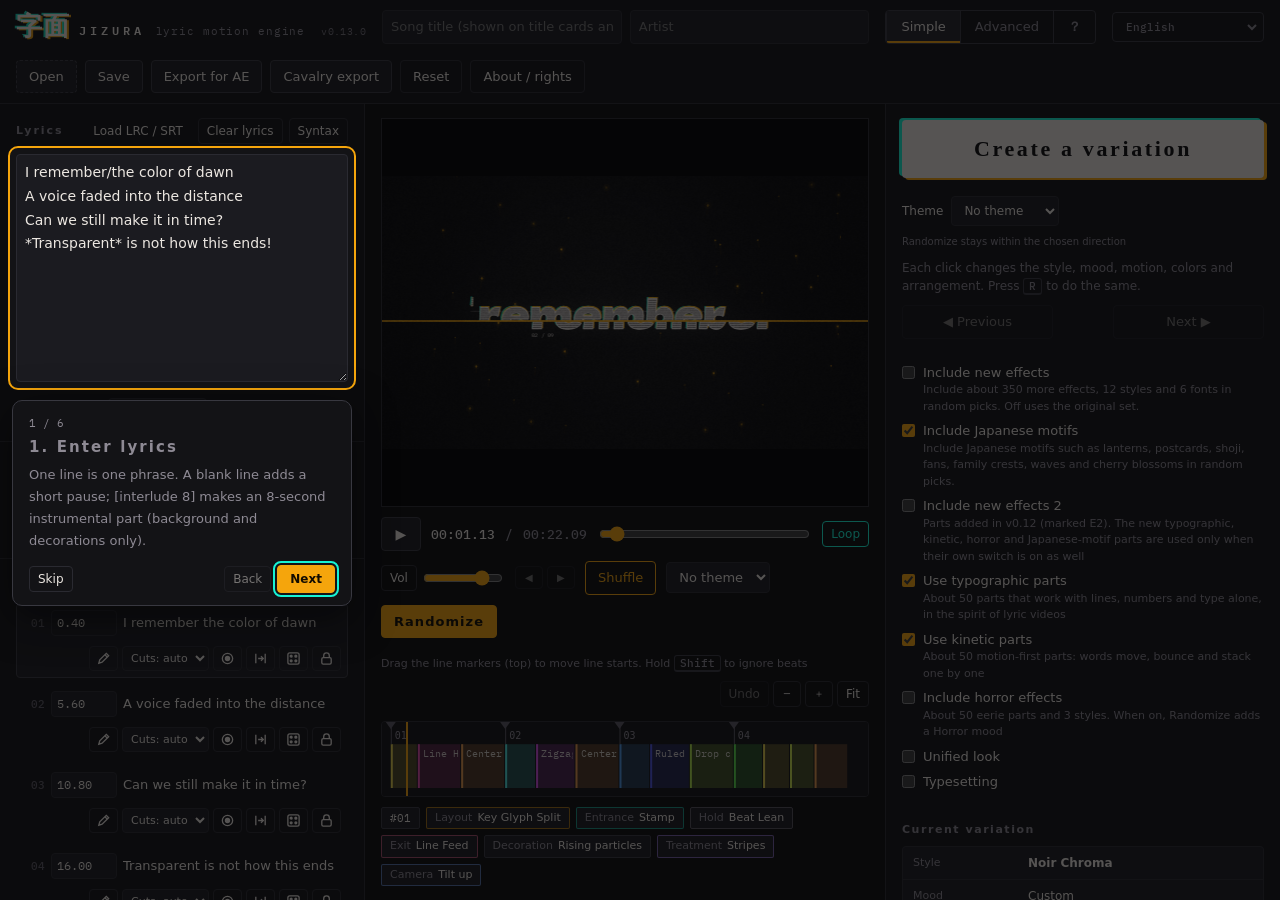
==== en/index.html @ 22287252 "no message" ====
<!doctype html>
<html lang="en">
<head>
<meta charset="utf-8">
<meta name="viewport" content="width=device-width, initial-scale=1, viewport-fit=cover">
<title>JIZURA — Lyric Motion Video Maker</title>
<meta name="description" content="Turn lyrics into animated lyric videos in your browser and export MP4.">
<link rel="canonical" href="https://852wa.github.io/JIZURA/en/">
<link rel="alternate" hreflang="ja" href="https://852wa.github.io/JIZURA/">
<link rel="alternate" hreflang="en" href="https://852wa.github.io/JIZURA/en/">
<link rel="alternate" hreflang="zh-Hant" href="https://852wa.github.io/JIZURA/zh-hant/">
<link rel="alternate" hreflang="zh-Hans" href="https://852wa.github.io/JIZURA/zh-hans/">
<link rel="alternate" hreflang="ko" href="https://852wa.github.io/JIZURA/ko/">
<link rel="alternate" hreflang="id-ID" href="https://852wa.github.io/JIZURA/id/">
<link rel="alternate" hreflang="vi" href="https://852wa.github.io/JIZURA/vi/">
<meta property="og:type" content="website">
<meta property="og:title" content="JIZURA — Lyric Motion Video Maker">
<meta property="og:description" content="Turn lyrics into animated lyric videos in your browser and export MP4.">
<meta property="og:url" content="https://852wa.github.io/JIZURA/en/">
<meta name="twitter:card" content="summary">
<link rel="preconnect" href="https://fonts.googleapis.com">
<link rel="preconnect" href="https://fonts.gstatic.com" crossorigin>
<style>
:root {
  color-scheme: dark;
  --ink: #0c0c0e;
  --panel: #131316;
  --raised: #1b1b20;
  --raised2: #232329;
  --line: #2a2a31;
  --line2: #383840;
  --text: #ece7e1;
  --muted: #8e8a94;
  --faint: #5d5a63;
  --amber: #f5a50c;
  --cyan: #16f4d4;
  --rose: #ff6f9c;
  --danger: #ff5a6a;
  --ui: "IBM Plex Sans JP", "Noto Sans JP", "Hiragino Sans", "Yu Gothic UI", "Meiryo", system-ui, sans-serif;
  --mono: "IBM Plex Mono", "SFMono-Regular", Consolas, monospace;
  --brand: "Zen Old Mincho", "Noto Serif JP", "Yu Mincho", serif;
  --r: 4px;
}
html, body { height: 100%; }
[hidden] { display: none !important; }
body { margin: 0; background: var(--ink); color: var(--text); font: 13px/1.5 var(--ui); -webkit-font-smoothing: antialiased; }
* { box-sizing: border-box; }
button, input, select, textarea { font: inherit; color: inherit; }
:focus-visible { outline: 2px solid var(--cyan); outline-offset: 2px; }
@media (prefers-reduced-motion: reduce) { * { transition: none !important; } }

#app { display: flex; flex-direction: column; min-height: 100%; }

/* ---------- top bar ---------- */
.bar { display: flex; align-items: center; gap: 16px; padding-block: 10px; padding-inline: 16px; border-bottom: 1px solid var(--line); background: var(--panel); flex-wrap: wrap; }
.brand { display: flex; align-items: baseline; gap: 10px; min-width: 0; }
.brand .mark { font: 900 26px/1 var(--brand); letter-spacing: 0.02em; color: var(--text); text-shadow: -2px -1px 0 rgba(22,244,212,0.85), 2px 1px 0 rgba(245,165,12,0.9); }
.brand .word { font: 600 12px/1 var(--mono); letter-spacing: 0.34em; color: var(--text); }
.brand .tag { font: 400 11px/1 var(--mono); color: var(--muted); letter-spacing: 0.08em; }
.brand .ver { font: 400 10px/1 var(--mono); color: var(--muted); opacity: 0.8; margin-left: 6px; letter-spacing: 0.04em; }
.proj { display: flex; gap: 8px; flex: 1 1 280px; min-width: 0; }
.proj input { flex: 1 1 0; min-width: 0; }
.acts { display: flex; gap: 8px; flex-wrap: wrap; }
.lang-switch { display: inline-flex; align-items: center; gap: 3px; flex: none; font: 500 11px var(--mono); border: 1px solid var(--line2); border-radius: var(--r); padding: 3px; }
.lang-switch a, .lang-switch span { display: inline-block; padding: 3px 7px; color: var(--muted); text-decoration: none; border-radius: 2px; }
.lang-switch a:hover { color: var(--text); background: var(--raised2); }
.lang-switch [aria-current=page] { color: var(--ink); background: var(--amber); }
html[lang=en] { --ui: system-ui, -apple-system, "Segoe UI", sans-serif; --brand: Georgia, "Times New Roman", serif; }
html[lang=zh-Hant] { --ui: "Noto Sans TC", "PingFang TC", "Microsoft JhengHei", system-ui, sans-serif; }
html[lang=ko] { --ui: "Noto Sans KR", "Apple SD Gothic Neo", "Malgun Gothic", system-ui, sans-serif; --brand: "Noto Serif KR", "AppleMyungjo", "Batang", serif; }
html[lang=en] .work { grid-template-columns: minmax(315px, 365px) minmax(0, 1fr) minmax(350px, 395px); }
html[lang=en] .slider { grid-template-columns: 124px minmax(0, 1fr) 36px 30px; }
html[lang=en] .now-row { grid-template-columns: 105px minmax(0, 1fr); }
html[lang=en] .font-row { grid-template-columns: 95px minmax(0, 1fr); }
html[lang=en] .ln .tools select { max-width: 130px; }
html[lang=en] .fields .field { overflow-wrap: anywhere; }
html[lang=en] .easy-grid button, html[lang=en] .tabs button { white-space: normal; line-height: 1.2; }

/* ---------- controls ---------- */
input[type=text], input[type=number], input:not([type]), select, textarea {
  background: var(--raised); border: 1px solid var(--line); border-radius: var(--r); padding: 6px 8px; min-width: 0;
}
input[type=number] { font-family: var(--mono); }
textarea { width: 100%; resize: vertical; line-height: 1.7; }
select { padding-right: 4px; }
button { background: var(--raised); border: 1px solid var(--line2); border-radius: var(--r); padding: 6px 12px; cursor: pointer; white-space: nowrap; }
button:hover { background: var(--raised2); border-color: #4a4a54; }
button:disabled { opacity: 0.45; cursor: not-allowed; }
button.small { padding: 3px 8px; font-size: 12px; }
button.ghost { background: transparent; border-color: var(--line); }
button.primary { background: var(--amber); color: #120c00; border-color: var(--amber); font-weight: 700; }
button.primary:hover { background: #ffb52a; }
button.accent { border-color: var(--amber); color: var(--amber); background: transparent; }
button.accent:hover { background: rgba(245,165,12,0.1); }
button[aria-pressed=true] { border-color: var(--cyan); color: var(--cyan); }
button.icon { padding: 4px 6px; line-height: 0; }
button.icon svg { width: 15px; height: 15px; }
label.file { position: relative; display: inline-flex; align-items: center; gap: 6px; background: var(--raised); border: 1px dashed var(--line2); border-radius: var(--r); padding: 6px 12px; cursor: pointer; }
label.file:hover { border-color: var(--amber); }
label.file input { position: absolute; inset: 0; opacity: 0; cursor: pointer; width: 100%; }
.muted { color: var(--muted); }
.mono { font-family: var(--mono); }
h2, h3 { margin: 0; font-weight: 600; }
h2 { font-size: 11px; letter-spacing: 0.18em; color: var(--muted); }
h3 { font-size: 11px; letter-spacing: 0.14em; color: var(--muted); margin-top: 18px; margin-bottom: 8px; }

/* ---------- workspace ---------- */
.work { flex: 1; display: grid; grid-template-columns: minmax(270px, 330px) minmax(0, 1fr) minmax(290px, 350px); min-height: 0; }
.col { min-width: 0; min-height: 0; }
.col-left, .col-right { background: var(--panel); overflow: auto; }
.col-left { border-right: 1px solid var(--line); }
.col-right { border-left: 1px solid var(--line); }
.sec { padding: 14px 16px; border-bottom: 1px solid var(--line); display: flex; flex-direction: column; gap: 10px; }
.sec-h { display: flex; align-items: center; justify-content: space-between; gap: 8px; }
#lyrics { min-height: 150px; font-size: 14px; }
.syntax { font-size: 12px; color: var(--muted); background: var(--raised); border: 1px solid var(--line); border-radius: var(--r); padding: 10px 12px; }
.syntax code { font-family: var(--mono); color: var(--amber); }
.syntax ul { margin: 0; padding-left: 16px; display: grid; gap: 3px; }
.row { display: flex; align-items: center; gap: 8px; flex-wrap: wrap; }
.audio-name { font-size: 12px; overflow-wrap: anywhere; }
.fields { display: grid; grid-template-columns: repeat(3, minmax(0, 1fr)); gap: 8px; }
.field { display: flex; flex-direction: column; gap: 4px; font-size: 11px; color: var(--muted); }
.field input, .field select { width: 100%; }
.tapbox { border: 1px solid var(--amber); border-radius: var(--r); padding: 10px; display: grid; gap: 8px; background: rgba(245,165,12,0.06); }
.tapbox .next { font-size: 15px; }
button.tap { font: 700 18px/1 var(--mono); letter-spacing: 0.2em; padding: 16px; background: var(--amber); color: #120c00; border-color: var(--amber); }
/* タップ同期中は行一覧の自動スクロールで押せなくなるので、左カラムの先頭に貼り付けて固定する */
.col-left > #tapPanel { position: sticky; top: 0; z-index: 20; margin: 10px 12px; background-color: var(--panel); background-image: linear-gradient(rgba(245,165,12,0.10), rgba(245,165,12,0.10)); box-shadow: 0 10px 24px rgba(0,0,0,0.5); }
.tapbox.compact .hint { display: none; }
.tapbox .tap-opts { display: flex; gap: 14px; align-items: center; flex-wrap: wrap; font-size: 12px; color: var(--muted); }
.tapbox .tap-opts label { display: inline-flex; gap: 6px; align-items: center; }
.tapbox .tap-count { margin-left: 10px; font: 700 22px/1 var(--mono); color: var(--amber); }
/* 固定レイアウトにならない広さ／高さのときは、左カラムがスクロールしないのでビューポートに重ねて固定する */
@media (max-width: 1180px), (max-height: 619px) {
  .col-left > #tapPanel { position: fixed; top: 8px; left: 8px; right: 8px; bottom: auto; margin: 0; max-height: 62vh; overflow: auto; box-shadow: 0 14px 40px rgba(0,0,0,0.6); }
}

/* line list */
#lineList { list-style: none; margin: 0; padding: 0; display: grid; gap: 6px; }
.ln { display: grid; grid-template-columns: 22px 66px minmax(0, 1fr); gap: 4px 6px; align-items: center; padding: 6px; border: 1px solid transparent; border-radius: var(--r); }
.ln:hover { background: var(--raised); }
.ln.cur { border-color: var(--line2); background: var(--raised); }
.ln .no { font: 500 11px var(--mono); color: var(--faint); text-align: right; }
.ln .time { width: 100%; padding: 3px 5px; font-size: 12px; }
.ln .txt { overflow: hidden; text-overflow: ellipsis; white-space: nowrap; cursor: pointer; }
.ln .meta { grid-column: 2 / 4; display: flex; justify-content: space-between; align-items: flex-start; gap: 6px; flex-wrap: wrap; }
.ln .tools { display: flex; gap: 4px; flex: 0 1 auto; flex-wrap: wrap; justify-content: flex-end; margin-left: auto; }
.ln .tools select { padding: 2px 4px; font-size: 11px; max-width: 92px; width: auto; }
.ln .cuts { display: flex; gap: 4px; flex-wrap: wrap; min-width: 0; flex: 1 1 140px; }
.ln .cuts span { font-size: 10px; padding: 1px 6px; border-radius: 2px; border: 1px solid var(--line2); color: var(--muted); cursor: pointer; }
.ln .cuts span:hover { color: var(--text); border-color: var(--amber); }
.ln .cuts select.cut-lay { font-size: 10px; padding: 1px 4px; max-width: 112px; border: 1px solid var(--line2); border-radius: 2px; background: var(--raised); color: var(--text); }
.ln .cuts select.cut-lay.is-forced { border-color: var(--amber); color: var(--text); }

/* ---------- stage ---------- */
.col-stage { display: flex; flex-direction: column; gap: 10px; padding: 14px 16px; min-width: 0; }
.viewport { position: relative; width: 100%; background: #000; border: 1px solid var(--line); display: grid; place-items: center; overflow: hidden; }
.viewport.is-transparent { background-color: #1c1c22; background-image: linear-gradient(45deg, #2b2b33 25%, transparent 25%), linear-gradient(-45deg, #2b2b33 25%, transparent 25%), linear-gradient(45deg, transparent 75%, #2b2b33 75%), linear-gradient(-45deg, transparent 75%, #2b2b33 75%); background-size: 20px 20px; background-position: 0 0, 0 10px, 10px -10px, -10px 0; }
.viewport canvas { display: block; width: 100%; height: auto; max-height: 68vh; object-fit: contain; }
.field-wide { grid-column: span 2; }
.lang-row { display: flex; align-items: center; flex-wrap: wrap; gap: 6px; margin-top: 6px; font-size: 11px; color: var(--muted); }
.lang-row select { width: auto; }
.key-badge { position: absolute; right: 10px; top: 10px; background: rgba(12,12,14,0.78); border: 1px solid var(--line2); color: #fff; padding: 3px 8px; border-radius: var(--r); font-size: 11px; pointer-events: none; letter-spacing: .04em; }
.key-badge i { display: inline-block; width: 9px; height: 9px; border-radius: 2px; margin-right: 6px; vertical-align: -1px; border: 1px solid rgba(255,255,255,.5); }
.key-badge i.alpha { background-color: #555; background-image: linear-gradient(45deg, #bbb 25%, transparent 25%), linear-gradient(-45deg, #bbb 25%, transparent 25%), linear-gradient(45deg, transparent 75%, #bbb 75%), linear-gradient(-45deg, transparent 75%, #bbb 75%); background-size: 6px 6px; background-position: 0 0, 0 3px, 3px -3px, -3px 0; }
.overlay-msg { position: absolute; left: 12px; bottom: 12px; background: rgba(12,12,14,0.85); border: 1px solid var(--line2); padding: 6px 10px; border-radius: var(--r); font-size: 12px; }
.transport { display: flex; align-items: center; gap: 10px; flex-wrap: wrap; }
.transport .vol { display: inline-flex; align-items: center; gap: 4px; }
.transport .vol input[type=range] { flex: 0 0 80px; width: 80px; }
#btnLoop[data-mode="line"], #btnLoop[data-mode="cut"] { color: var(--amber); }
#btnLoop[aria-pressed="false"] { opacity: 0.55; }
.transport .tc { font: 500 13px var(--mono); font-variant-numeric: tabular-nums; }
.transport input[type=range] { flex: 1 1 160px; accent-color: var(--amber); }
button.play { width: 40px; height: 34px; padding: 0; font-size: 14px; }
/* timeline controls, export range, line tools */
.tl-bar { display: flex; justify-content: space-between; align-items: center; gap: 8px; margin: 8px 0 4px; flex-wrap: wrap; }
.tl-hint { font-size: 11px; }
.tl-btns { display: flex; gap: 4px; margin-left: auto; }
.rng-row { display: flex; align-items: center; gap: 6px; flex-wrap: wrap; margin: 10px 0 2px; font-size: 12px; }
.rng-row select { width: auto; max-width: 150px; }
.rng-lab { color: var(--muted); font-size: 11px; }
.rngInfo { font-size: 11px; }
.ln.in-range { border-color: var(--amber); }
.ln.is-inter .txt { color: var(--muted); font-style: italic; }
.ln .txt-edit { width: 100%; padding: 3px 6px; font-size: 13px; }
.ln .tools .icon[aria-pressed=true] { color: var(--amber); }
#timeline { width: 100%; height: 76px; display: block; background: var(--panel); border: 1px solid var(--line); border-radius: var(--r); cursor: pointer; touch-action: none; }
.cutinfo { display: flex; gap: 6px; flex-wrap: wrap; align-items: center; min-height: 26px; flex: none; }
.cutinfo .cut-roll { margin-left: 2px; }
.chip { font-size: 11px; padding: 2px 8px; border-radius: 2px; border: 1px solid var(--line2); color: var(--text); background: var(--raised); }
.chip b { font-weight: 500; color: var(--muted); margin-right: 5px; }
button.chip { cursor: pointer; font: inherit; }
button.chip:hover { border-color: var(--amber); color: var(--text); }
button.chip.is-forced { border-color: var(--amber); }
button.chip[aria-pressed=true] { border-color: var(--cyan); color: var(--cyan); }
.cut-pick { border: 1px solid var(--line); border-radius: var(--r); background: var(--panel); padding: 8px; max-height: min(42vh, 420px); overflow: auto; }
.cut-pick-h { display: flex; align-items: center; gap: 8px; margin-bottom: 8px; position: sticky; top: 0; background: var(--panel); z-index: 1; padding-bottom: 4px; }
.cut-pick-h strong { font-size: 12px; }
.cut-pick-h .muted { flex: 1; font-size: 11px; }
.cut-pick .tech-grid { display: grid; grid-template-columns: repeat(auto-fill, minmax(112px, 1fr)); gap: 8px; padding: 0; min-height: 96px; }
.cut-pick .tcard { cursor: pointer; width: 100%; text-align: left; }
.cut-pick .tcard.is-on { border-color: var(--amber); box-shadow: 0 0 0 1px var(--amber); }
.cut-pick .tcard canvas { width: 100%; aspect-ratio: 16 / 9; display: block; background: #0c0c0e; }
.chip { font-size: 11px; padding: 2px 8px; border-radius: 2px; border: 1px solid var(--line2); color: var(--text); background: var(--raised); }
.chip b { font-weight: 500; color: var(--muted); margin-right: 5px; }
.chip.l { border-color: rgba(245,165,12,0.6); }
.chip.e { border-color: rgba(22,244,212,0.55); }
.chip.x { border-color: rgba(255,111,156,0.6); }
.chip.h { border-color: #55525c; }
.hint { font-size: 12px; color: var(--muted); }

/* ---------- right panel ---------- */
.tabs { display: grid; grid-template-columns: repeat(4, 1fr); border-bottom: 1px solid var(--line); position: sticky; top: 0; background: var(--panel); z-index: 2; }
.tabs button { border: 0; border-radius: 0; background: transparent; padding: 11px 4px; color: var(--muted); border-bottom: 2px solid transparent; }
.tabs button[aria-selected=true] { color: var(--text); border-bottom-color: var(--amber); }
.tabpane { padding: 14px 16px 24px; }
.style-grid { display: grid; grid-template-columns: repeat(3, minmax(0, 1fr)); gap: 8px; }
.stile { display: flex; flex-direction: column; gap: 5px; padding: 0; border: 1px solid var(--line); background: transparent; border-radius: var(--r); overflow: hidden; text-align: left; }
.stile canvas { width: 100%; aspect-ratio: 16 / 9; display: block; }
.stile span { font-size: 11px; padding: 0 7px 6px; white-space: nowrap; overflow: hidden; text-overflow: ellipsis; }
.stile[aria-pressed=true] { border-color: var(--amber); box-shadow: 0 0 0 1px var(--amber); color: var(--text); }
.slider { display: grid; grid-template-columns: 96px minmax(0, 1fr) 36px 30px; gap: 8px; align-items: center; margin-bottom: 8px; }
.slider input { width: 100%; accent-color: var(--amber); }
.slider output { font: 500 11px var(--mono); color: var(--muted); text-align: right; }
.checks { display: grid; grid-template-columns: repeat(2, minmax(0, 1fr)); gap: 3px 10px; }
.checks label { display: flex; align-items: center; gap: 6px; font-size: 12px; padding: 2px 0; }
.checks input { accent-color: var(--amber); }
.tgroup .checks.tech-grid { display: grid; grid-template-columns: repeat(auto-fill, minmax(128px, 1fr)); gap: 8px; padding: 0 10px 10px; }
.tcard { display: flex; flex-direction: column; gap: 4px; padding: 0; border: 1px solid var(--line); border-radius: var(--r); overflow: hidden; background: var(--panel); cursor: pointer; }
.tcard:hover { border-color: var(--line2); }
.tcard canvas { width: 100%; aspect-ratio: 16 / 9; display: block; background: #0c0c0e; }
.tcard .tcard-name { display: flex; align-items: center; gap: 5px; font-size: 11px; padding: 0 6px 6px; min-width: 0; }
.tcard .tcard-name span { white-space: nowrap; overflow: hidden; text-overflow: ellipsis; min-width: 0; }
.tcard.set-off { opacity: 0.5; }
.group-h { display: flex; justify-content: space-between; align-items: center; margin-top: 16px; margin-bottom: 6px; }
.tgroup { border: 1px solid var(--line); border-radius: var(--r); margin-bottom: 8px; background: var(--raised); }
.tgroup summary { display: flex; justify-content: space-between; align-items: center; padding: 8px 10px; cursor: pointer; list-style: none; font-size: 12px; }
.tgroup summary::-webkit-details-marker { display: none; }
.tgroup summary::before { content: '▸'; color: var(--muted); margin-right: 8px; transition: transform .15s; }
.tgroup[open] summary::before { transform: rotate(90deg); }
.tgroup .tg-name { flex: 1; font-weight: 600; }
.tgroup .tg-cnt { color: var(--muted); font-size: 11px; }
/* locks: same look as the per-line lock button (icon ghost + SVG, accent colour while pressed) */
.tgroup summary .lk { flex: none; margin-left: 6px; }
.lk[aria-pressed="true"] { color: var(--amber); }
.tgroup .tg-tools { display: flex; gap: 6px; padding: 0 10px 8px; }
.tgroup .checks { padding: 0 10px 10px; }
.chip.t { border-color: rgba(180,140,255,0.6); }
.chip.b { border-color: rgba(120,200,120,0.55); }
.chip.c { border-color: rgba(120,170,255,0.6); }
.group-h:first-child { margin-top: 0; }
.color-row { display: grid; grid-template-columns: repeat(3, minmax(0, 1fr)); gap: 8px; }
.color-row label { display: flex; flex-direction: column; gap: 3px; font-size: 11px; color: var(--muted); }
.color-row input[type=color] { width: 100%; height: 28px; padding: 0; border: 1px solid var(--line); background: transparent; border-radius: var(--r); }
.font-row { display: grid; grid-template-columns: 70px minmax(0, 1fr); gap: 8px; align-items: center; margin-bottom: 6px; font-size: 12px; }
.progress { height: 6px; background: var(--raised2); border-radius: 3px; overflow: hidden; }
.progress i { display: block; height: 100%; width: 0; background: linear-gradient(90deg, var(--cyan), var(--amber)); }
.outbtns { display: grid; gap: 8px; margin-top: 12px; }
.outbtns button { padding: 10px 12px; }
.note { font-size: 12px; color: var(--muted); border-left: 2px solid var(--line2); padding-left: 10px; margin-top: 12px; }
.kbd { font: 500 11px var(--mono); border: 1px solid var(--line2); border-bottom-width: 2px; padding: 0 5px; border-radius: 3px; }

label.check { display: flex; align-items: flex-start; gap: 8px; margin-bottom: 8px; cursor: pointer; }
label.check input { margin: 3px 0 0; flex: none; accent-color: var(--amber); }
label.check small { display: block; font-size: 11px; color: var(--muted); }

/* ---------- modes / おまかせ ---------- */
.modes { display: inline-flex; border: 1px solid var(--line2); border-radius: var(--r); overflow: hidden; }
.modes button { border: 0; border-radius: 0; background: transparent; padding: 6px 14px; color: var(--muted); }
.modes button + button { border-left: 1px solid var(--line2); }
.modes button[aria-pressed=true] { background: var(--raised2); color: var(--text); box-shadow: inset 0 -2px 0 var(--amber); }
#app.is-easy .tabs, #app.is-easy .tabpane, #app.is-easy .pro-only { display: none !important; }
.hist-btns { display: inline-flex; gap: 4px; }
button.icon-txt { font-size: 10px; min-width: 28px; }
.transport #btnOmakase { letter-spacing: 0.08em; }

.easy { padding: 16px 16px 28px; display: grid; gap: 18px; }
.easy h3 { margin: 0 0 8px; }
.easy-hero { display: grid; gap: 10px; }
button.omakase {
  position: relative; padding: 18px 14px; font: 900 22px/1 var(--brand); letter-spacing: 0.12em;
  background: var(--text); color: var(--ink); border: 0; border-radius: var(--r);
  box-shadow: -3px -2px 0 var(--cyan), 3px 2px 0 var(--amber);
  transition: transform .12s ease, box-shadow .12s ease;
}
button.omakase:hover { background: #fff; box-shadow: -5px -3px 0 var(--cyan), 5px 3px 0 var(--amber); }
button.omakase:active { transform: translateY(1px) scale(0.99); box-shadow: -1px -1px 0 var(--cyan), 1px 1px 0 var(--amber); }
button.omakase:disabled { box-shadow: none; }
.easy-hero .hint { margin: 0; }
.hist-row { display: grid; grid-template-columns: 1fr auto 1fr; gap: 8px; align-items: center; }
.hist-row #histPos { font-size: 11px; text-align: center; min-width: 44px; }
.now { display: grid; gap: 1px; background: var(--line); border: 1px solid var(--line); border-radius: var(--r); overflow: hidden; }
.now-row { display: grid; grid-template-columns: 84px minmax(0, 1fr); gap: 10px; align-items: center; padding: 7px 10px; background: var(--raised); font-size: 12px; }
.now-row .k { color: var(--muted); font-size: 11px; }
.now-row .v { display: flex; align-items: center; gap: 8px; min-width: 0; overflow: hidden; text-overflow: ellipsis; white-space: nowrap; }
.now-row b { font-weight: 700; }
.tagl { font: 500 10px var(--mono); color: var(--cyan); border: 1px solid rgba(22,244,212,0.5); padding: 0 5px; border-radius: 2px; }
.easy-grid { display: grid; grid-template-columns: repeat(2, minmax(0, 1fr)); gap: 8px; }
.easy-grid button { padding: 10px 8px; }
.easy .fields { display: grid; grid-template-columns: repeat(3, minmax(0, 1fr)); gap: 8px; }
.easy .exp-box { margin-top: 10px; }
.swatches { display: inline-flex; gap: 3px; vertical-align: middle; }
.swatches i { width: 16px; height: 16px; border-radius: 2px; border: 1px solid rgba(255,255,255,0.18); display: inline-block; }
#paletteSwatch i { width: 22px; height: 22px; }
.toast {
  position: absolute; top: 12px; left: 50%; transform: translate(-50%, -6px); opacity: 0;
  display: flex; align-items: center; gap: 10px; max-width: calc(100% - 24px);
  background: rgba(12,12,14,0.9); border: 1px solid var(--line2); border-left: 2px solid var(--amber);
  padding: 7px 12px; border-radius: var(--r); font-size: 12px; white-space: nowrap; overflow: hidden; text-overflow: ellipsis; pointer-events: none;
  transition: opacity .2s ease, transform .2s ease;
}
.toast.in { opacity: 1; transform: translate(-50%, 0); }
.toast.out { opacity: 0; transform: translate(-50%, -6px); }

/* ---------- 利用について ---------- */
button.linkish { background: none; border: 0; padding: 4px 0; color: var(--muted); font-size: 12px; text-decoration: underline; text-underline-offset: 3px; cursor: pointer; justify-self: start; }
button.linkish:hover { color: var(--text); background: none; }
dialog.terms { width: min(520px, calc(100vw - 32px)); max-height: calc(100vh - 48px); overflow: auto; padding: 22px 24px 18px; background: var(--panel); color: var(--text); border: 1px solid var(--line2); border-radius: 8px; box-shadow: 0 20px 60px rgba(0,0,0,0.55); }
dialog.terms .reset-list { margin: 0 0 12px; padding-left: 18px; display: grid; gap: 3px; font-size: 13px; }
#cavalryWarnings { max-height: min(40vh, 360px); overflow: auto; overflow-wrap: anywhere; }
#cavalryWarnings .cavalry-warn.host { color: var(--muted); }
#cavalryWarnings .cavalry-warn.approx { color: var(--amber); }
#cavalryWarnings .cavalry-warn.blocking { color: #e0645a; }
button.danger { background: #c9433a; border-color: #c9433a; color: #fff; font-weight: 700; }
button.danger:hover { background: #dd5146; }
.sec-btns { display: inline-flex; gap: 6px; }
.sec-btns label.file.small { padding: 3px 8px; font-size: 12px; border-style: solid; border-color: transparent; background: transparent; color: var(--fg, inherit); }
.sec-btns label.file.small:hover { border-color: var(--amber); }
dialog.terms::backdrop { background: rgba(6,6,8,0.66); }
dialog.terms h2 { font-size: 15px; letter-spacing: 0.08em; color: var(--text); margin: 0 0 14px; }
dialog.terms p { margin: 0 0 10px; line-height: 1.75; font-size: 13px; }
dialog.terms a { color: var(--cyan); word-break: break-all; }
.terms-main { border-left: 3px solid var(--amber); background: var(--raised); padding: 12px 14px 4px; border-radius: 0 var(--r) var(--r) 0; margin-bottom: 14px; }
.terms-main .terms-big { font-size: 15px; }
.terms-main strong { color: var(--amber); font-weight: 700; }
.terms-sub { color: var(--muted); font-size: 12px !important; }
.terms-note { font-size: 12px !important; }
.terms-oss { font-size: 12px; color: var(--muted); margin: 4px 0 14px; }
.terms-oss summary { cursor: pointer; }
.terms-oss p { font-size: 12px !important; margin-top: 6px; }
.terms-foot { display: flex; justify-content: space-between; align-items: center; gap: 12px; flex-wrap: wrap; border-top: 1px solid var(--line); padding-top: 12px; }

/* ---------- fixed workspace (wide & tall enough windows) ----------
   The page no longer scrolls as a whole: the header and the preview + timeline stay put, and the
   lyrics / line list (left) and settings (right) scroll inside their own columns. */
@media (min-width: 1181px) and (min-height: 620px) {
  html.fixed-ok body { overflow: hidden; }
  html.fixed-ok #app { height: 100vh; height: 100dvh; min-height: 0; }
  html.fixed-ok .work { overflow: hidden; }
  html.fixed-ok .col-left, html.fixed-ok .col-right { overscroll-behavior: contain; }
  html.fixed-ok .col-stage { overflow: hidden auto; }
  html.fixed-ok .viewport { flex: 1 1 0; min-height: 180px; }
  html.fixed-ok .viewport canvas { max-height: none; }
}

/* ---------- responsive ---------- */
@media (max-width: 1180px) {
  .work { grid-template-columns: minmax(0, 1fr) minmax(0, 1fr); }
  html[lang=en] .work { grid-template-columns: minmax(0, 1fr) minmax(0, 1fr); }
  .col-stage { grid-column: 1 / -1; order: -1; }
  .col-left { border-right: 1px solid var(--line); }
  .col-right { border-left: 0; }
}
@media (max-width: 760px) {
  .work { grid-template-columns: minmax(0, 1fr); }
  html[lang=en] .work { grid-template-columns: minmax(0, 1fr); }
  .col-left, .col-right { border: 0; border-top: 1px solid var(--line); }
  .bar { gap: 10px; }
  .brand .tag { display: none; }
  .fields { grid-template-columns: repeat(2, minmax(0, 1fr)); }
  .easy .fields { grid-template-columns: repeat(3, minmax(0, 1fr)); }
  #app.is-easy .col-right { order: 0; border-top: 1px solid var(--line); }
  #app.is-easy .col-left { order: 1; }
  .transport .hist-btns { display: none; }
}

/* 追加分 / 和風 switches + badges */
.pick-sets { margin: 12px 0 6px; text-align: left; }
.pick-sets label.check { margin-bottom: 6px; }
.easy-hero .pick-sets { margin-top: 14px; }
.set-badge { display: inline-block; margin-left: 4px; padding: 0 4px; border: 1px solid var(--amber); border-radius: 3px; color: var(--amber); font-size: 10px; line-height: 15px; vertical-align: 1px; }
.set-badge.ex { border-color: var(--cyan, #4cc9d9); color: var(--cyan, #4cc9d9); }
.set-badge.set-horror { border-color: #c0544a; color: #e0786e; }
.set-badge.set-typo { border-color: #9aa3ad; color: #c5ccd3; }
.set-badge.set-kinetic { border-color: #7fbf6a; color: #9fd98a; }
.set-badge.set-extra2 { border-color: #b08adf; color: #c9a8f0; }
.checks label.set-off { opacity: 0.45; }
.checks label.set-off .set-badge { border-color: var(--muted); color: var(--muted); }
.stile { position: relative; }
.stile .badges { position: absolute; top: 4px; left: 4px; padding: 0; display: flex; gap: 3px; }
.stile .set-badge { margin: 0; padding: 0 4px; font-size: 10px; line-height: 15px; background: rgba(0,0,0,0.55); }
.stile.set-off { opacity: 0.55; }

/* ---------- かんたんモードの案内ツアー ---------- */
.tour { position: fixed; inset: 0; z-index: 200; pointer-events: auto; }
.tour-spot { position: fixed; border-radius: 8px; box-shadow: 0 0 0 9999px rgba(8, 8, 10, 0.66); outline: 2px solid var(--amber); transition: all 0.22s ease; pointer-events: none; }
.tour-bub { position: fixed; width: min(340px, calc(100vw - 24px)); background: var(--panel); color: var(--text); border: 1px solid var(--line2); border-radius: 10px; padding: 14px 16px 12px; box-shadow: 0 12px 40px rgba(0,0,0,0.5); transition: top 0.22s ease, left 0.22s ease; }
.tour-step { font-size: 11px; }
.tour-title { margin: 4px 0 6px; font-size: 15px; }
.tour-text { margin: 0 0 12px; font-size: 13px; line-height: 1.7; color: var(--muted); }
.tour-nav { display: flex; gap: 6px; align-items: center; }
.tour-sp { flex: 1; }
.tour-btn { min-width: 30px; font-weight: 700; }
button.small.primary { padding: 4px 12px; }

.lang-switch select { font: 500 11px var(--mono); padding: 3px 6px; width: auto; background: transparent; color: var(--muted); border: none; }
.sr-only { position: absolute; width: 1px; height: 1px; overflow: hidden; clip: rect(0 0 0 0); white-space: nowrap; }
.unify-box { margin-bottom: 10px; padding-bottom: 6px; border-bottom: 1px solid var(--line); }
.center-dir { gap: 6px; margin: -2px 0 8px 26px; font-size: 12px; }
.center-dir select { width: auto; }

/* ================= スマホ mode (#app.is-mobile) =================
   one column: sticky header with おまかせ, the preview right under it, then folding sections */
.omk-top, .menu-btn { display: none; }
.mode-mobile { display: none; }
@media (max-width: 900px), (pointer: coarse) { .mode-mobile { display: inline-block; } }
#app.is-mobile .mode-mobile { display: inline-block; }
#app.is-mobile .bar { position: sticky; top: 0; z-index: 40; gap: 8px; padding: 8px 10px; }
#app.is-mobile .brand .tag, #app.is-mobile .brand .word, #app.is-mobile .tour-btn { display: none; }
#app.is-mobile .brand .mark { font-size: 22px; }
#app.is-mobile .omk-top, #app.is-mobile .menu-btn { display: inline-block; }
#app.is-mobile .omk-top { order: 2; margin-left: auto; padding: 9px 16px; font-size: 15px; }
#app.is-mobile .menu-btn { order: 3; padding: 9px 10px; }
#app.is-mobile .modes { order: 4; flex: 1 1 100%; }
#app.is-mobile .modes button { flex: 1 1 0; padding: 7px 4px; }
#app.is-mobile .proj, #app.is-mobile .acts, #app.is-mobile .lang-switch { display: none; order: 5; flex: 1 1 100%; }
#app.is-mobile.menu-open .proj, #app.is-mobile.menu-open .acts, #app.is-mobile.menu-open .lang-switch { display: flex; }
#app.is-mobile .acts > * { flex: 1 1 auto; }
#app.is-mobile .work { display: flex; flex-direction: column; overflow: visible; }
#app.is-mobile .col-left, #app.is-mobile .col-right { overflow: visible; border: 0; border-top: 1px solid var(--line); }
#app.is-mobile .col-stage { order: -1; position: sticky; top: var(--mbar, 96px); z-index: 30; background: var(--ink); padding: 8px 10px; gap: 6px; box-shadow: 0 8px 18px rgba(0,0,0,0.45); }
#app.is-mobile .viewport canvas { max-height: 34vh; }
#app.is-mobile .tl-bar, #app.is-mobile #timeline, #app.is-mobile .cutinfo, #app.is-mobile .transport .vol, #app.is-mobile #btnLoop, #app.is-mobile #btnShuffle, #app.is-mobile #btnOmakase { display: none; }
#app.is-mobile .transport { gap: 8px; flex-wrap: nowrap; }
#app.is-mobile .transport .hist-btns { display: inline-flex; }
#app.is-mobile .col-right { order: 0; }
#app.is-mobile .col-left { order: 1; }
#app.is-mobile .easy-hero .omakase { display: none; }
#app.is-mobile button, #app.is-mobile select, #app.is-mobile input[type=text], #app.is-mobile label.file { min-height: 40px; }
#app.is-mobile button.small, #app.is-mobile .ln button, #app.is-mobile .ln select { min-height: 34px; }
#app.is-mobile .easy .fields, #app.is-mobile .fields { grid-template-columns: repeat(2, minmax(0, 1fr)); }
/* folding sections: tap the heading */
#app.is-mobile .sec > .sec-h h2 { cursor: pointer; font-size: 13px; }
#app.is-mobile .sec > .sec-h h2::before { content: '▾'; display: inline-block; width: 1.2em; color: var(--amber); }
#app.is-mobile .sec.fold > .sec-h h2::before { content: '▸'; }
#app.is-mobile .sec.fold > :not(.sec-h) { display: none !important; }
/* lines: one compact row each, tap to open its tools */
#app.is-mobile .ln { grid-template-columns: 22px minmax(0, 1fr); padding: 8px 6px; }
#app.is-mobile .ln .time { display: none; }
#app.is-mobile .ln .meta { display: none; grid-column: 1 / -1; }
#app.is-mobile .ln.open .meta { display: block; }
#app.is-mobile .ln .txt { white-space: nowrap; overflow: hidden; text-overflow: ellipsis; }
#app.is-mobile .ln.open .txt { white-space: normal; }
.exp-share { width: 100%; margin-bottom: 8px; }
#app.is-mobile .transport .tc.muted, #app.is-mobile #timeDur { display: none; }
#app.is-mobile .transport input[type=range] { flex: 1 1 40px; min-width: 0; }
#app.is-mobile .transport .hist-btns button { min-width: 36px; padding: 4px 8px; }
#app.is-mobile button.play { flex: none; width: 44px; }

/* カットの開始時刻 (詳細モード) and the cut playing now */
.ln .cut-pair { display: inline-flex; min-width: 0; gap: 2px; align-items: center; }
.ln .cut-time { width: 64px; font-size: 11px; padding: 2px 4px; }
.ln .cut-time.is-forced { border-color: var(--amber); }
.ln .cut-lay.playing { box-shadow: 0 0 0 2px var(--amber); }
.theme-row { display: flex; align-items: center; gap: 8px; flex-wrap: wrap; font-size: 12px; margin-top: 8px; }
.theme-row select { min-width: 9em; }
#app.is-easy .ln .cut-pair { display: none; }
.outbtns.out-png { grid-template-columns: repeat(auto-fit, minmax(140px, 1fr)); margin-top: 8px; }
.outbtns.out-png button { padding: 8px 10px; font-size: 12px; }
/* layout menus are filled on first use: keep their width fixed so nothing jumps */
.ln .cuts select.cut-lay { width: 112px; }
.ln .tools select.lay { width: 112px; }

/* files dragged over the window */
.drop-hint { position: fixed; inset: 0; z-index: 90; display: flex; align-items: center; justify-content: center; background: rgba(8,8,10,0.72); pointer-events: none; }
.drop-hint[hidden] { display: none; }
.drop-hint > div { display: flex; flex-direction: column; gap: 6px; align-items: center; text-align: center; padding: 26px 34px; margin: 16px; border: 2px dashed var(--cyan); border-radius: 12px; background: rgba(12,12,14,0.9); }
.drop-hint strong { font-size: 18px; }
.drop-hint span { font-size: 12px; opacity: 0.8; }
.sec-btns { flex-wrap: wrap; justify-content: flex-end; }
.sec-btns > * { white-space: nowrap; }

</style>
</head>
<body>
<div id="tour" class="tour" hidden role="dialog" aria-modal="true" aria-labelledby="tourTitle">
  <div class="tour-spot"></div>
  <div class="tour-bub">
    <div class="tour-step mono muted"></div>
    <h3 id="tourTitle" class="tour-title"></h3>
    <p class="tour-text"></p>
    <div class="tour-nav"><button class="tour-skip ghost small">Skip</button><span class="tour-sp"></span><button class="tour-prev ghost small">Back</button><button class="tour-next primary small">Next</button></div>
  </div>
</div>
<div id="app">
  <header class="bar">
    <div class="brand"><span class="mark" aria-hidden="true">字面</span><span class="word">JIZURA</span><span class="tag">lyric motion engine</span><span class="ver">v0.13.0</span></div>
    <div class="proj">
      <input id="songTitle" type="text" placeholder="Song title (shown on title cards and HUD)" aria-label="Song title">
      <input id="songArtist" type="text" placeholder="Artist" aria-label="Artist">
    </div>
    <button id="btnOmakaseTop" class="primary omk-top" title="Randomize style, mood, effects and palette">Randomize</button>
    <button id="btnMenu" class="ghost menu-btn" aria-expanded="false" aria-controls="appMenu">Menu</button>
    <div class="modes" role="group" aria-label="Editor mode">
      <button id="modeMobile" class="mode-mobile" aria-pressed="false" title="Phone layout (Randomize pinned at the top, lines folded)">Phone</button>
      <button id="modeEasy" aria-pressed="false" title="A simple workspace focused on automatic creation">Simple</button>
      <button id="modePro" aria-pressed="true" title="Show all settings">Advanced</button>
      <button id="btnTour" class="ghost tour-btn" title="A short tour of the Simple mode" aria-label="Tour">？</button>
    </div>
    <label class="lang-switch"><span class="sr-only">Language</span><select aria-label="Language" onchange="if(this.value)location.href=this.value"><option value="../index.html" lang="ja">日本語</option><option value="../en/index.html" lang="en" selected>English</option><option value="../zh-hant/index.html" lang="zh-Hant">繁體中文</option><option value="../zh-hans/index.html" lang="zh-Hans">简体中文</option><option value="../ko/index.html" lang="ko">한국어</option><option value="../id/index.html" lang="id-ID">Bahasa Indonesia</option><option value="../vi/index.html" lang="vi">Tiếng Việt</option></select></label>
    <div class="acts">
      <label class="file" title="Open a saved project (.json)">Open<input id="fileProject" type="file" accept=".json,application/json"></label>
      <button id="btnSave" title="Save project as .json">Save</button>
      <button id="btnAE" title="Export project data for the After Effects panel">Export for AE</button>
      <button id="btnCavalry" title="Export an editable Cavalry script (experimental)">Cavalry export</button>
      <button id="btnReset" class="ghost" title="Clear lyrics, song, settings and history and start over">Reset</button>
      <button id="btnTerms" class="ghost terms-open" title="Rights and licenses for your exports">About / rights</button>
    </div>
  </header>

  <main class="work">
    <!-- ================= left: lyrics & timing ================= -->
    <section class="col col-left" aria-label="Lyrics and timing">
      <div id="tapPanel" class="tapbox" hidden>
          <div class="hint">Press <span class="kbd">Space</span> or the button as each line starts. A wrong tap? Press <span class="kbd">Backspace</span> or “Undo tap”. To redo from a line in the middle, press ◎ in the line list.If a line has several cuts, press <span class="kbd">Tab</span> the moment the cut should change to time the cuts of that line too.</div>
          <div class="tap-opts"><label>Speed <select id="tapRate" aria-label="Playback speed while tapping"><option value="1">1×</option><option value="0.75">0.75×</option><option value="0.5">0.5×</option></select></label><label><input type="checkbox" id="tapCount"> Count-in</label></div>
          <div class="next">Next: <b id="tapLine">—</b><b id="tapCountNum" class="tap-count" hidden></b></div>
          <button id="tapBtn" class="tap">TAP</button>
          <button id="tapBack" class="ghost">Undo tap</button>
          <button id="tapStop" class="ghost">Finish</button>
      </div>
      <div class="sec">
        <div class="sec-h"><h2>Lyrics</h2><span class="sec-btns"><label class="file ghost small" title="Load an LRC file (lyrics with time stamps) or subtitles (SRT / VTT) in place of the current lyrics (Undo brings them back). You can also drop the file on the window">Load LRC / SRT<input id="fileLrc" type="file" accept=".lrc,.srt,.vtt,.txt,text/plain"></label><button id="btnClearLyrics" class="ghost small" title="Clear the lyrics with their line timings, per-line settings and export range (Undo or Ctrl+Z brings them back)">Clear lyrics</button><button id="btnSyntax" class="ghost small" aria-expanded="false">Syntax</button></span></div>
        <textarea id="lyrics" rows="9" spellcheck="false" aria-label="Lyrics (one phrase per line)"></textarea>
        <label class="lang-row">Lyrics language<select id="lyricLang"><option value="auto">Auto-detect</option><option value="ja">日本語</option><option value="zh-Hant">繁體中文</option><option value="zh-Hans">简体中文</option><option value="ko">한국어</option><option value="en">English</option></select><span id="langNote" class="muted"></span></label>
        <div id="syntax" class="syntax" hidden>
          <ul>
            <li>One phrase per line. A blank line adds a short pause.</li>
            <li><code>I remember/the dawn</code> … <code>/</code> marks a cut boundary</li>
            <li><code>*transparent*</code> … emphasis (larger, stronger effects)</li>
            <li>A trailing <code>!</code> … adds a flash and shake</li>
            <li><code>lyrics|reading or note</code> … smaller text in annotation layouts</li>
            <li><code>[01:23.45]Lyrics</code> … uses an LRC timestamp</li>
            <li><code>[interlude 8]</code> … an 8-second instrumental part (no lyrics, background and decorations only). Without a number it lasts 4 seconds; tap sync or markers set its length</li>
            <li><code>#</code> starts a comment (ignored)</li>
          </ul>
        </div>
      </div>

      <div class="sec">
        <div class="sec-h"><h2>Audio and timing</h2></div>
        <div id="audioName" class="muted audio-name">No audio. Import a song to detect beats and align cuts.</div>
        <div class="row">
          <label class="file" title="MP3, WAV, M4A and more">Import audio<input id="audioFile" type="file" accept="audio/*,.mp3,.wav,.m4a,.aac,.ogg,.flac"></label>
          <button id="btnTap" title="Tap at the start of each line while the song plays">Tap to sync</button>
        </div>
        <div class="fields pro-only">
          <label class="field">BPM<input id="bpm" type="number" min="0" max="300" step="0.1" placeholder="Auto"></label>
          <label class="field">Start (s)<input id="offset" type="number" min="0" step="0.05"></label>
          <label class="field">Line duration<input id="lineScale" type="number" min="0.4" max="3" step="0.05"></label>
        </div>
        <div class="row pro-only">
          <label class="row" style="gap:6px"><input id="snap" type="checkbox"> Snap to beat</label>
          <button id="btnResetTimes" class="ghost small">Clear manual timing</button>
        </div>
      </div>

      <div class="sec">
        <div class="sec-h"><h2>Lines and cuts</h2><span id="linesInfo" class="muted mono"></span></div>
        <ol id="lineList"></ol>
      </div>
    </section>

    <!-- ================= center: stage ================= -->
    <section class="col col-stage" aria-label="Preview">
      <div class="viewport" id="viewport"><canvas id="view" width="1280" height="720"></canvas><div id="viewMsg" class="overlay-msg" hidden></div><div id="keyBadge" class="key-badge" hidden></div><div id="toast" class="toast" role="status" aria-live="polite" hidden></div></div>
      <div class="transport">
        <button id="btnPlay" class="play" aria-label="Play">▶</button>
        <span id="timeNow" class="tc">00:00.00</span><span class="tc muted">/</span><span id="timeDur" class="tc muted">00:00.00</span>
        <input id="scrub" type="range" min="0" max="10000" value="0" aria-label="Playback position">
        <button id="btnLoop" class="ghost small" aria-pressed="true" title="Loop the whole piece">Loop</button>
        <span class="vol"><button id="btnMute" class="ghost small" aria-pressed="false" title="Click to mute / unmute (preview only — exports keep the original level)">Vol</button><input id="vol" type="range" min="0" max="100" value="80" aria-label="Preview volume"></span>
        <span class="hist-btns">
          <button id="btnPrev" class="ghost small icon-txt" title="Previous variation" aria-label="Previous">◀</button>
          <button id="btnNext" class="ghost small icon-txt" title="Next variation" aria-label="Next">▶</button>
        </span>
        <button id="btnShuffle" class="accent" title="Shuffle the arrangement, keeping locked lines">Shuffle</button>
        <select class="themeSel" aria-label="Randomize theme" title="Randomize theme (when set, Randomize stays within that direction and turns on the part sets it needs)"><option value="">No theme</option><option value="lyricpv">Lyric video</option><option value="kinetic">Kinetic</option><option value="wa">Japanese</option><option value="horror">Horror</option><option value="pop">Pop</option><option value="ballad">Ballad</option></select>
        <button id="btnOmakase" class="primary" title="Randomize style, mood, effects and colors (R)">Randomize</button>
      </div>
      <div class="tl-bar">
        <span class="tl-hint muted">Drag the line markers (top) to move line starts. Hold <span class="kbd">Shift</span> to ignore beats</span>
        <span class="tl-btns">
          <button id="btnUndoEdit" class="ghost small" title="Undo lyric and timing changes (Ctrl+Z)" disabled>Undo</button>
          <button id="tlOut" class="ghost small icon-txt" title="Zoom out" aria-label="Zoom the timeline out">−</button>
          <button id="tlIn" class="ghost small icon-txt" title="Zoom in (or scroll on the timeline)" aria-label="Zoom the timeline in">＋</button>
          <button id="tlFit" class="ghost small" title="Show the whole song">Fit</button>
        </span>
      </div>
      <canvas id="timeline" aria-label="Timeline (click to seek, drag line markers to adjust)"></canvas>
      <div class="cutinfo" id="cutInfo"></div>
      <div id="cutPick" class="cut-pick pro-only" hidden>
        <div class="cut-pick-h">
          <strong id="cutPickTitle">Techniques</strong>
          <span class="muted" id="cutPickHint">Replace only this cut</span>
          <button type="button" id="cutPickAuto" class="ghost small">Auto</button>
          <button type="button" id="cutPickClose" class="ghost small" aria-label="Close">✕</button>
        </div>
        <div id="cutPickGrid" class="tech-grid checks"></div>
      </div>
    </section>

    <!-- ================= right: look & output ================= -->
    <section class="col col-right" aria-label="Style and export">
      <div id="easyPanel" class="easy" hidden>
        <div class="easy-hero">
          <button id="btnOmakaseBig" class="omakase">Create a variation</button>
          <label class="theme-row">Theme<select class="themeSel" aria-label="Randomize theme"><option value="">No theme</option><option value="lyricpv">Lyric video</option><option value="kinetic">Kinetic</option><option value="wa">Japanese</option><option value="horror">Horror</option><option value="pop">Pop</option><option value="ballad">Ballad</option></select><small class="muted">Randomize stays within the chosen direction</small></label>
          <p class="hint">Each click changes the style, mood, motion, colors and arrangement. Press <span class="kbd">R</span> to do the same.</p>
          <div class="hist-row">
            <button id="btnPrev2" class="ghost">◀ Previous</button>
            <span id="histPos" class="muted mono"></span>
            <button id="btnNext2" class="ghost">Next ▶</button>
          </div>
          <div class="pick-sets">
            <label class="check"><input id="eExtra" class="extra-toggle" type="checkbox"><span>Include new effects<small>Include about 350 more effects, 12 styles and 6 fonts in random picks. Off uses the original set.</small></span></label>
            <label class="check"><input id="eWa" class="wa-toggle" type="checkbox" checked><span>Include Japanese motifs<small>Include Japanese motifs such as lanterns, postcards, shoji, fans, family crests, waves and cherry blossoms in random picks.</small></span></label>
            <label class="check"><input class="extra2-toggle" type="checkbox"><span>Include new effects 2<small>Parts added in v0.12 (marked E2). The new typographic, kinetic, horror and Japanese-motif parts are used only when their own switch is on as well</small></span></label>
            <label class="check"><input class="typo-toggle" type="checkbox" checked><span>Use typographic parts<small>About 50 parts that work with lines, numbers and type alone, in the spirit of lyric videos</small></span></label>
            <label class="check"><input class="kinetic-toggle" type="checkbox" checked><span>Use kinetic parts<small>About 50 motion-first parts: words move, bounce and stack one by one</small></span></label>
            <label class="check"><input class="horror-toggle" type="checkbox"><span>Include horror effects<small>About 50 eerie parts and 3 styles. When on, Randomize adds a Horror mood</small></span></label>
            <label class="check"><input class="unify-toggle" type="checkbox"><span>Unified look</span></label>
            <label class="check"><input class="typeset-toggle" type="checkbox"><span>Typesetting</span></label>
          </div>
        </div>
        <div class="easy-sec">
          <h3>Current variation</h3>
          <div id="easyNow" class="now"></div>
        </div>
        <div class="easy-sec">
          <h3>Change one thing</h3>
          <div class="easy-grid">
            <button id="eStyle" title="Change the style only">Style</button>
            <button id="ePalette" title="Randomize accent and offset colors">Palette</button>
            <button id="eMood" title="Change motion, glitch and technique mood">Mood</button>
            <button id="eCut" title="Change the arrangement and motion only">Arrangement</button>
          </div>
        </div>
        <div class="easy-sec">
          <h3>Export</h3>
          <div class="fields">
            <label class="field">Aspect ratio<select id="eAspect"><option value="16:9">16:9</option><option value="9:16">9:16 portrait</option><option value="4:3">4:3</option><option value="3:4">3:4 portrait</option><option value="1:1">1:1</option><option value="4:5">4:5 portrait</option><option value="21:9">21:9</option></select></label>
            <label class="field">Resolution<select id="eRes"><option value="720">720p</option><option value="1080">1080p</option><option value="1440">1440p</option><option value="2160">4K</option></select></label>
            <label class="field">fps<select id="eFps"><option>24</option><option>30</option><option>60</option></select></label>
            <label class="field field-wide">Background<select id="eKey"><option value="off">Style background</option><option value="green">Green screen (compositing)</option><option value="black">Black background (compositing)</option><option value="transparent">Transparent (alpha)</option></select></label>
          </div>
          <label class="check center-free"><input id="eCenter" class="center-toggle" type="checkbox"><span>Keep the centre free (for a character)<small>For a character or other footage in the middle: lyrics and their effects go to the left / right on wide frames and top / bottom on tall ones, alternating line by line. Backgrounds and screen effects still cover the whole frame (the preview outlines the free area with a dotted line)</small></span></label>
          <label class="row center-dir" hidden>On tall frames<select class="centerDirSel" aria-label="Split on tall frames"><option value="tb">Top / bottom</option><option value="lr">Left / right</option></select></label>
          <div class="rng-row"><span class="rng-lab">Export range</span><select class="rngFrom" aria-label="First line to export"></select><span class="muted">〜</span><select class="rngTo" aria-label="Last line to export"></select><span class="rngInfo muted mono"></span></div>
          <div class="outbtns"><button id="eMP4" class="primary">Export MP4</button><button id="eMP4File" class="ghost mp4file" hidden title="Pick the file first; the video is written straight into it. Use this when long songs or 1080p and above fail because the browser runs out of memory (Chrome / Edge)">For large videos (save straight to a file)</button><button id="eLRC" class="ghost" title="Save the lyrics with each line’s start time (.lrc). With an export range, only those lines, timed from the start of the video">Save LRC</button></div>
          <div class="outbtns out-png"><button id="ePNG" class="ghost">PNG sequence (ZIP)</button><button id="ePNGA" class="ghost">Transparent PNG (ZIP)</button><button id="ePNGL" class="ghost" title="Transparent PNGs in two folders: back/ (background graphic and the decorations behind the lyrics) and front/ (lyrics, their decorations and ghosts). Screen effects are applied to both, so front over back matches the normal look.">Transparent PNG layers (ZIP)</button></div>
          <button class="terms-open linkish">Rights to exported videos</button>
          <div class="exp-box" hidden>
            <button class="exp-share primary" hidden>Share / save</button>
            <div class="progress"><i class="exp-bar"></i></div>
            <div class="row" style="justify-content:space-between;margin-top:6px"><span class="exp-text muted mono">—</span><button class="exp-cancel ghost small">Cancel</button></div>
          </div>
        </div>
      </div>
      <nav class="tabs" role="tablist">
        <button role="tab" data-tab="style" aria-selected="true">Style</button>
        <button role="tab" data-tab="fx" aria-selected="false">Effects</button>
        <button role="tab" data-tab="tech" aria-selected="false">Techniques</button>
        <button role="tab" data-tab="out" aria-selected="false">Export</button>
      </nav>

      <div class="tabpane" data-pane="style">
        <div id="styleGrid" class="style-grid"></div>
        <h3>Font roles</h3>
        <div id="fontRoles"></div>
        <div class="row" style="margin-top:8px">
          <input id="localFont" type="text" placeholder="Installed font name (e.g. Arial)" style="flex:1">
          <button id="btnAddFont">Add</button>
        </div>
        <div class="row" style="margin-top:8px"><label class="file">Font file (.ttf/.otf)<input id="fontFile" type="file" accept=".ttf,.otf,.woff,.woff2"></label></div>
        <h3>Accent and offset colors</h3>
        <label class="check"><input id="accentOn" type="checkbox"><span>Use custom colors<small>Applies to every scene. Brightness adapts to the background.</small></span></label>
        <label class="check"><input id="transparentBg" type="checkbox"><span>Transparent background<small>Skip the style background and make the background transparent (alpha)</small></span></label>
        <div class="color-row" id="colorRowAccent"></div>
        <div class="row" style="margin-top:10px">
          <button id="btnRandPalette" class="accent">Randomize palette</button>
          <div id="paletteSwatch" class="swatches" aria-hidden="true"></div>
        </div>
        <h3>Background and text colors</h3>
        <label class="check"><input id="colorOn" type="checkbox"><span>Use custom background and text colors</span></label>
        <div class="color-row" id="colorRow"></div>
      </div>

      <div class="tabpane" data-pane="fx" hidden>
        <div class="unify-box">
          <label class="check"><input class="unify-toggle" type="checkbox"><span>Unified look</span></label>
          <label class="check"><input class="typeset-toggle" type="checkbox"><span>Typesetting</span></label>
        </div>
        <div id="fxSliders"></div>
        <div class="row" style="margin-top:6px">
          <label class="row" style="gap:6px"><input id="fxFlash" type="checkbox"> Flash</label>
          <label class="row" style="gap:6px">Frame stepping <select id="fxKoma" title="Motion drawings per second (independent of export fps)"><option value="0">Full (export fps)</option><option value="12">On twos (12 drawings/s)</option><option value="8">On threes (8 drawings/s)</option></select></label>
        </div>
        <div class="row" style="margin-top:6px">
          <label class="row" style="gap:6px" title="Leave out the numbers layouts and decorations add, like “No.01” or “#03” (numbers in the lyrics stay)"><input id="fxHideNo" type="checkbox"> Hide decorative numbers</label>
          <label class="row" style="gap:6px" title="Leave out the times layouts and decorations add, like “00:12.34” (times in the lyrics stay)"><input id="fxHideTime" type="checkbox"> Hide decorative times</label>
          <label class="row" style="gap:6px" title="Hide the outer camera viewfinder HUD (corner frame, REC mark, timecode and progress bar)"><input id="fxHideHud" type="checkbox"> Hide camera HUD frame</label>
        </div>
        <div class="fields" style="margin-top:12px">
          <label class="field">HUD<select id="fxHud"><option value="auto">Auto (by style)</option><option value="on">Always show</option><option value="off">Hide</option></select></label>
          <label class="field">Seed<input id="seed" type="number" step="1"></label>
          <label class="field">&nbsp;<button id="btnSeed" class="ghost">New seed</button></label>
        </div>
        <p class="note">The same seed produces the same arrangement. Reroll or lock individual lines in the list on the left.</p>
      </div>

      <div class="tabpane" data-pane="tech" hidden>
        <div class="pick-sets">
          <label class="check"><input id="tExtra" class="extra-toggle" type="checkbox"><span>Include new effects<small>Include techniques, styles and fonts marked New in automatic picks.</small></span></label>
          <label class="check"><input id="tWa" class="wa-toggle" type="checkbox" checked><span>Include Japanese motifs<small>Include techniques and styles marked JP in automatic picks. Manual selections remain available.</small></span></label>
          <label class="check"><input class="extra2-toggle" type="checkbox"><span>Include new effects 2<small>Parts added in v0.12 (marked E2). The new typographic, kinetic, horror and Japanese-motif parts are used only when their own switch is on as well</small></span></label>
          <label class="check"><input class="typo-toggle" type="checkbox" checked><span>Use typographic parts<small>Techniques marked T. When off, Randomize and Shuffle skip them</small></span></label>
          <label class="check"><input class="kinetic-toggle" type="checkbox" checked><span>Use kinetic parts<small>Techniques marked K. When off, Randomize and Shuffle skip them</small></span></label>
          <label class="check"><input class="horror-toggle" type="checkbox"><span>Include horror effects<small>Techniques and styles marked H. Randomize uses them only in the Horror mood</small></span></label>
        </div>
        <div class="row" style="margin-bottom:10px"><input id="techFilter" type="text" placeholder="Filter techniques by name" style="flex:1" aria-label="Filter techniques by name"><span id="techTotal" class="muted mono"></span></div>
        <p class="note">Previews on screen loop automatically.</p>
        <div id="techLists"></div>
      </div>

      <div class="tabpane" data-pane="out" hidden>
        <div class="fields">
          <label class="field">Aspect ratio<select id="outAspect"><option value="16:9">16:9</option><option value="9:16">9:16 portrait</option><option value="4:3">4:3</option><option value="3:4">3:4 portrait</option><option value="1:1">1:1</option><option value="4:5">4:5 portrait</option><option value="21:9">21:9</option></select></label>
          <label class="field">Resolution<select id="outRes"><option value="720">720p</option><option value="1080">1080p</option><option value="1440">1440p</option><option value="2160">4K</option></select></label>
          <label class="field">fps<select id="outFps"><option>24</option><option>30</option><option>60</option></select></label>
          <label class="field">Quality<select id="outQuality"><option value="standard">Standard</option><option value="high">High</option><option value="max">Maximum</option></select></label>
          <label class="field field-wide">Background<select id="outKey"><option value="off">Style background</option><option value="green">Green screen (compositing)</option><option value="black">Black background (compositing)</option><option value="transparent">Transparent (alpha)</option></select></label>
        </div>
        <p class="note key-note">Non-default backgrounds keep your text and decoration colors and styles while omitting background patterns, paper texture, particles and vignette (reflected in the preview). Green screen and black background key out via chroma key or Screen blend, and Transparent exports a WebM with an alpha channel (or transparent PNG sequence).</p>
        <label class="check center-free"><input id="outCenter" class="center-toggle" type="checkbox"><span>Keep the centre free (for a character)<small>For a character or other footage in the middle: lyrics and their effects go to the left / right on wide frames and top / bottom on tall ones, alternating line by line. Backgrounds and screen effects still cover the whole frame (the preview outlines the free area with a dotted line)</small></span></label>
          <label class="row center-dir" hidden>On tall frames<select class="centerDirSel" aria-label="Split on tall frames"><option value="tb">Top / bottom</option><option value="lr">Left / right</option></select></label>
        <label class="row" style="gap:6px;margin-top:10px"><input id="outAudio" type="checkbox" checked> Include audio in video</label>
        <div class="rng-row"><span class="rng-lab">Export range</span><select class="rngFrom" aria-label="First line to export"></select><span class="muted">〜</span><select class="rngTo" aria-label="Last line to export"></select><span class="rngInfo muted mono"></span></div>
        <div class="outbtns">
          <button id="btnMP4" class="primary">Export MP4</button>
          <button id="btnMP4File" class="mp4file" hidden title="Pick the file first; the video is written straight into it. Use this when long songs or 1080p and above fail because the browser runs out of memory (Chrome / Edge)">MP4 (large videos, save straight to a file)</button>
          <button id="btnPNG">PNG sequence (ZIP)</button>
          <button id="btnPNGA">Transparent PNG (ZIP)</button>
          <button id="btnLRC" title="Save the lyrics with each line’s start time (.lrc). With an export range, only those lines, timed from the start of the video">Lyrics (LRC)</button>
          <button id="btnPNGL" title="Transparent PNGs in two folders: back/ (background graphic and the decorations behind the lyrics) and front/ (lyrics, their decorations and ghosts). Screen effects are applied to both, so front over back matches the normal look.">Transparent PNG layers (ZIP)</button>
        </div>
        <div class="exp-box" hidden style="margin-top:12px">
          <button class="exp-share primary" hidden>Share / save</button>
          <div class="progress"><i class="exp-bar"></i></div>
          <div class="row" style="justify-content:space-between;margin-top:6px"><span class="exp-text muted mono">—</span><button class="exp-cancel ghost small">Cancel</button></div>
        </div>
        <button class="terms-open linkish" style="margin-top:10px">Rights and licenses for exported videos and images</button>
        <p class="note" id="codecNote">Export runs in your browser (Chrome or Edge recommended).</p>
      </div>
    </section>
  </main>
</div>

<dialog id="cavalryDlg" class="terms" aria-labelledby="cavalryTitle">
  <form method="dialog">
    <h2 id="cavalryTitle">Export for Cavalry</h2>
    <p>Turn the current piece into data Cavalry can edit (.jizura.cavalry.json). Install the loader panel in Cavalry once, then pick the JSON to build the composition. Without the panel, use Script to write a .cavalry.js and run it in the JavaScript Editor. Set the frame rate and frame range in Composition Settings afterwards.</p>
    <p id="cavalrySummary" class="terms-sub"></p>
    <ul id="cavalryWarnings" class="reset-list" tabindex="0" aria-label="Export notes"></ul>
    <p><label><input id="cavalryStrict" type="checkbox"> Exact support only (stop if a feature is not supported)</label></p>
    <p class="terms-sub">Glyph shapes, spacing and leading follow the settings in Cavalry, so the result is not identical to the browser preview.</p>
    <div class="terms-foot"><span class="row"><button id="cavalryPanel" value="panel" class="ghost">Panel (once)</button><button id="cavalryLoader" value="loader" class="ghost">Loader</button><button id="cavalryScript" value="script" class="ghost">Script</button></span><span class="row"><button value="cancel" class="ghost" autofocus>Cancel</button><button id="cavalryDownload" value="json">Export JSON</button></span></div>
  </form>
</dialog>
<dialog id="resetDlg" class="terms" aria-labelledby="resetTitle">
  <form method="dialog">
    <h2 id="resetTitle">Reset</h2>
    <p>This clears everything below and starts over. <strong>It cannot be undone.</strong></p>
    <ul class="reset-list">
      <li>Lyrics, song title and artist</li>
      <li>The loaded song (including the copy kept in this browser)</li>
      <li>Timing, per-line settings and export range</li>
      <li>Style, motion, palette, fonts and other settings</li>
      <li>Variation history (◀ ▶) and the lyrics / timing undo history</li>
    </ul>
    <p class="terms-sub">Simple / Advanced mode, preview volume and the interface language stay as they are. Saved project files (.json) are not affected.</p>
    <div class="terms-foot"><span></span><span class="row"><button value="cancel" class="ghost">Cancel</button><button value="reset" class="danger">Reset</button></span></div>
  </form>
</dialog>
<dialog id="termsDlg" class="terms" aria-labelledby="termsTitle">
  <form method="dialog">
    <h2 id="termsTitle">About / rights</h2>
    <div class="terms-main">
      <p class="terms-big">You own the <strong>videos and images you create</strong>.</p>
      <p class="terms-sub">Lyrics and music remain the property of their respective rights holders.</p>
    </div>
    <p>The tool is released under the <strong>MIT license</strong>. See the license at:</p>
    <p><a href="https://github.com/852wa/JIZURA" target="_blank" rel="noopener">https://github.com/852wa/JIZURA</a></p>
    <p class="muted terms-note">Your lyrics and audio are processed in this browser and are not sent to a server.</p>
    <details class="terms-oss"><summary>Open source software</summary>
      <p>MP4 export: mp4-muxer（MIT License）<br>Fonts: Google Fonts typefaces（SIL Open Font License 1.1）</p>
    </details>
    <div class="terms-foot"><span class="muted mono">© 2026 hakoniwa · MIT</span><button value="close" class="primary" autofocus>Close</button></div>
  </form>
</dialog>
<div id="dropHint" class="drop-hint" hidden><div><strong>Drop to load</strong><span>A song (mp3, wav …), lyrics (LRC / SRT / text) or a project (.json)</span></div></div>

<script>
/*! mp4-muxer v5.2.2 | MIT License | (c) 2023 Vanilagy | see THIRD_PARTY_NOTICES.md */
"use strict";var Mp4Muxer=(()=>{var we=Object.defineProperty,at=Object.getOwnPropertyDescriptor,nt=Object.getOwnPropertyNames,ot=Object.prototype.hasOwnProperty,ht=(e,t)=>{for(var s in t)we(e,s,{get:t[s],enumerable:!0})},lt=(e,t,s,r)=>{if(t&&typeof t=="object"||typeof t=="function")for(let a of nt(t))!ot.call(e,a)&&a!==s&&we(e,a,{get:()=>t[a],enumerable:!(r=at(t,a))||r.enumerable});return e},ft=e=>lt(we({},"__esModule",{value:!0}),e),ve=(e,t,s)=>{if(!t.has(e))throw TypeError("Cannot "+s)},i=(e,t,s)=>(ve(e,t,"read from private field"),s?s.call(e):t.get(e)),d=(e,t,s)=>{if(t.has(e))throw TypeError("Cannot add the same private member more than once");t instanceof WeakSet?t.add(e):t.set(e,s)},C=(e,t,s,r)=>(ve(e,t,"write to private field"),r?r.call(e,s):t.set(e,s),s),ut=(e,t,s,r)=>({set _(a){C(e,t,a,s)},get _(){return i(e,t,r)}}),m=(e,t,s)=>(ve(e,t,"access private method"),s),Re={};ht(Re,{ArrayBufferTarget:()=>qe,FileSystemWritableFileStreamTarget:()=>Xe,Muxer:()=>vi,StreamTarget:()=>Te});var p=new Uint8Array(8),z=new DataView(p.buffer),y=e=>[(e%256+256)%256],c=e=>(z.setUint16(0,e,!1),[p[0],p[1]]),dt=e=>(z.setInt16(0,e,!1),[p[0],p[1]]),Pe=e=>(z.setUint32(0,e,!1),[p[1],p[2],p[3]]),n=e=>(z.setUint32(0,e,!1),[p[0],p[1],p[2],p[3]]),mt=e=>(z.setInt32(0,e,!1),[p[0],p[1],p[2],p[3]]),x=e=>(z.setUint32(0,Math.floor(e/2**32),!1),z.setUint32(4,e,!1),[p[0],p[1],p[2],p[3],p[4],p[5],p[6],p[7]]),ge=e=>(z.setInt16(0,2**8*e,!1),[p[0],p[1]]),A=e=>(z.setInt32(0,2**16*e,!1),[p[0],p[1],p[2],p[3]]),ye=e=>(z.setInt32(0,2**30*e,!1),[p[0],p[1],p[2],p[3]]),E=(e,t=!1)=>{let s=Array(e.length).fill(null).map((r,a)=>e.charCodeAt(a));return t&&s.push(0),s},se=e=>e&&e[e.length-1],Ce=e=>{let t;for(let s of e)(!t||s.presentationTimestamp>t.presentationTimestamp)&&(t=s);return t},O=(e,t,s=!0)=>{let r=e*t;return s?Math.round(r):r},Le=e=>{let t=e*(Math.PI/180),s=Math.cos(t),r=Math.sin(t);return[s,r,0,-r,s,0,0,0,1]},Ve=Le(0),je=e=>[A(e[0]),A(e[1]),ye(e[2]),A(e[3]),A(e[4]),ye(e[5]),A(e[6]),A(e[7]),ye(e[8])],X=e=>!e||typeof e!="object"?e:Array.isArray(e)?e.map(X):Object.fromEntries(Object.entries(e).map(([t,s])=>[t,X(s)])),V=e=>e>=0&&e<2**32,v=(e,t,s)=>({type:e,contents:t&&new Uint8Array(t.flat(10)),children:s}),w=(e,t,s,r,a)=>v(e,[y(t),Pe(s),r??[]],a),pt=e=>{let t=512;return e.fragmented?v("ftyp",[E("iso5"),n(t),E("iso5"),E("iso6"),E("mp41")]):v("ftyp",[E("isom"),n(t),E("isom"),e.holdsAvc?E("avc1"):[],E("mp41")])},Se=e=>({type:"mdat",largeSize:e}),ct=e=>({type:"free",size:e}),re=(e,t,s=!1)=>v("moov",null,[wt(t,e),...e.map(r=>vt(r,t)),s?Gt(e):null]),wt=(e,t)=>{let s=O(Math.max(0,...t.filter(l=>l.samples.length>0).map(l=>{const u=Ce(l.samples);return u.presentationTimestamp+u.duration})),Ae),r=Math.max(...t.map(l=>l.id))+1,a=!V(e)||!V(s),o=a?x:n;return w("mvhd",+a,0,[o(e),o(e),n(Ae),o(s),A(1),ge(1),Array(10).fill(0),je(Ve),Array(24).fill(0),n(r)])},vt=(e,t)=>v("trak",null,[gt(e,t),yt(e,t)]),gt=(e,t)=>{let s=Ce(e.samples),r=O(s?s.presentationTimestamp+s.duration:0,Ae),a=!V(t)||!V(r),o=a?x:n,l;return e.info.type==="video"?l=typeof e.info.rotation=="number"?Le(e.info.rotation):e.info.rotation:l=Ve,w("tkhd",+a,3,[o(t),o(t),n(e.id),n(0),o(r),Array(8).fill(0),c(0),c(0),ge(e.info.type==="audio"?1:0),c(0),je(l),A(e.info.type==="video"?e.info.width:0),A(e.info.type==="video"?e.info.height:0)])},yt=(e,t)=>v("mdia",null,[Ct(e,t),St(e.info.type==="video"?"vide":"soun"),Tt(e)]),Ct=(e,t)=>{let s=Ce(e.samples),r=O(s?s.presentationTimestamp+s.duration:0,e.timescale),a=!V(t)||!V(r),o=a?x:n;return w("mdhd",+a,0,[o(t),o(t),n(e.timescale),o(r),c(21956),c(0)])},St=e=>w("hdlr",0,0,[E("mhlr"),E(e),n(0),n(0),n(0),E("mp4-muxer-hdlr",!0)]),Tt=e=>v("minf",null,[e.info.type==="video"?bt():_t(),kt(),At(e)]),bt=()=>w("vmhd",0,1,[c(0),c(0),c(0),c(0)]),_t=()=>w("smhd",0,0,[c(0),c(0)]),kt=()=>v("dinf",null,[Et()]),Et=()=>w("dref",0,0,[n(1)],[zt()]),zt=()=>w("url ",0,1),At=e=>{const t=e.compositionTimeOffsetTable.length>1||e.compositionTimeOffsetTable.some(s=>s.sampleCompositionTimeOffset!==0);return v("stbl",null,[Ot(e),Vt(e),jt(e),$t(e),Ht(e),qt(e),t?Xt(e):null])},Ot=e=>w("stsd",0,0,[n(1)],[e.info.type==="video"?Mt(ri[e.info.codec],e):Rt(ni[e.info.codec],e)]),Mt=(e,t)=>v(e,[Array(6).fill(0),c(1),c(0),c(0),Array(12).fill(0),c(t.info.width),c(t.info.height),n(4718592),n(4718592),n(0),c(1),Array(32).fill(0),c(24),dt(65535)],[ai[t.info.codec](t),t.info.decoderConfig.colorSpace?Ut(t):null]),Bt={bt709:1,bt470bg:5,smpte170m:6},It={bt709:1,smpte170m:6,"iec61966-2-1":13},Dt={rgb:0,bt709:1,bt470bg:5,smpte170m:6},Ut=e=>v("colr",[E("nclx"),c(Bt[e.info.decoderConfig.colorSpace.primaries]),c(It[e.info.decoderConfig.colorSpace.transfer]),c(Dt[e.info.decoderConfig.colorSpace.matrix]),y((e.info.decoderConfig.colorSpace.fullRange?1:0)<<7)]),xt=e=>e.info.decoderConfig&&v("avcC",[...new Uint8Array(e.info.decoderConfig.description)]),Wt=e=>e.info.decoderConfig&&v("hvcC",[...new Uint8Array(e.info.decoderConfig.description)]),Ft=e=>{if(!e.info.decoderConfig)return null;let t=e.info.decoderConfig;if(!t.colorSpace)throw new Error("'colorSpace' is required in the decoder config for VP9.");let s=t.codec.split("."),r=Number(s[1]),a=Number(s[2]),u=(Number(s[3])<<4)+(0<<1)+Number(t.colorSpace.fullRange);return w("vpcC",1,0,[y(r),y(a),y(u),y(2),y(2),y(2),c(0)])},Nt=()=>{let s=(1<<7)+1;return v("av1C",[s,0,0,0])},Rt=(e,t)=>v(e,[Array(6).fill(0),c(1),c(0),c(0),n(0),c(t.info.numberOfChannels),c(16),c(0),c(0),A(t.info.sampleRate)],[oi[t.info.codec](t)]),Pt=e=>{let t=new Uint8Array(e.info.decoderConfig.description);return w("esds",0,0,[n(58753152),y(32+t.byteLength),c(1),y(0),n(75530368),y(18+t.byteLength),y(64),y(21),Pe(0),n(130071),n(130071),n(92307584),y(t.byteLength),...t,n(109084800),y(1),y(2)])},Lt=e=>{let t=3840,s=0;const r=e.info.decoderConfig?.description;if(r){if(r.byteLength<18)throw new TypeError("Invalid decoder description provided for Opus; must be at least 18 bytes long.");const a=ArrayBuffer.isView(r)?new DataView(r.buffer,r.byteOffset,r.byteLength):new DataView(r);t=a.getUint16(10,!0),s=a.getInt16(14,!0)}return v("dOps",[y(0),y(e.info.numberOfChannels),c(t),n(e.info.sampleRate),ge(s),y(0)])},Vt=e=>w("stts",0,0,[n(e.timeToSampleTable.length),e.timeToSampleTable.map(t=>[n(t.sampleCount),n(t.sampleDelta)])]),jt=e=>{if(e.samples.every(s=>s.type==="key"))return null;let t=[...e.samples.entries()].filter(([,s])=>s.type==="key");return w("stss",0,0,[n(t.length),t.map(([s])=>n(s+1))])},$t=e=>w("stsc",0,0,[n(e.compactlyCodedChunkTable.length),e.compactlyCodedChunkTable.map(t=>[n(t.firstChunk),n(t.samplesPerChunk),n(1)])]),Ht=e=>w("stsz",0,0,[n(0),n(e.samples.length),e.samples.map(t=>n(t.size))]),qt=e=>e.finalizedChunks.length>0&&se(e.finalizedChunks).offset>=2**32?w("co64",0,0,[n(e.finalizedChunks.length),e.finalizedChunks.map(t=>x(t.offset))]):w("stco",0,0,[n(e.finalizedChunks.length),e.finalizedChunks.map(t=>n(t.offset))]),Xt=e=>w("ctts",0,0,[n(e.compositionTimeOffsetTable.length),e.compositionTimeOffsetTable.map(t=>[n(t.sampleCount),n(t.sampleCompositionTimeOffset)])]),Gt=e=>v("mvex",null,e.map(Zt)),Zt=e=>w("trex",0,0,[n(e.id),n(1),n(0),n(0),n(0)]),$e=(e,t)=>v("moof",null,[Kt(e),...t.map(Qt)]),Kt=e=>w("mfhd",0,0,[n(e)]),He=e=>{let t=0,s=0,r=0,a=0,o=e.type==="delta";return s|=+o,o?t|=1:t|=2,t<<24|s<<16|r<<8|a},Qt=e=>v("traf",null,[Jt(e),Yt(e),ei(e)]),Jt=e=>{let t=0;t|=8,t|=16,t|=32,t|=131072;let s=e.currentChunk.samples[1]??e.currentChunk.samples[0],r={duration:s.timescaleUnitsToNextSample,size:s.size,flags:He(s)};return w("tfhd",0,t,[n(e.id),n(r.duration),n(r.size),n(r.flags)])},Yt=e=>w("tfdt",1,0,[x(O(e.currentChunk.startTimestamp,e.timescale))]),ei=e=>{let t=e.currentChunk.samples.map(D=>D.timescaleUnitsToNextSample),s=e.currentChunk.samples.map(D=>D.size),r=e.currentChunk.samples.map(He),a=e.currentChunk.samples.map(D=>O(D.presentationTimestamp-D.decodeTimestamp,e.timescale)),o=new Set(t),l=new Set(s),u=new Set(r),g=new Set(a),b=u.size===2&&r[0]!==r[1],U=o.size>1,ie=l.size>1,st=!b&&u.size>1,rt=g.size>1||[...g].some(D=>D!==0),L=0;return L|=1,L|=4*+b,L|=256*+U,L|=512*+ie,L|=1024*+st,L|=2048*+rt,w("trun",1,L,[n(e.currentChunk.samples.length),n(e.currentChunk.offset-e.currentChunk.moofOffset||0),b?n(r[0]):[],e.currentChunk.samples.map((D,ce)=>[U?n(t[ce]):[],ie?n(s[ce]):[],st?n(r[ce]):[],rt?mt(a[ce]):[]])])},ti=e=>v("mfra",null,[...e.map(ii),si()]),ii=(e,t)=>w("tfra",1,0,[n(e.id),n(63),n(e.finalizedChunks.length),e.finalizedChunks.map(r=>[x(O(r.startTimestamp,e.timescale)),x(r.moofOffset),n(t+1),n(1),n(1)])]),si=()=>w("mfro",0,0,[n(0)]),ri={avc:"avc1",hevc:"hvc1",vp9:"vp09",av1:"av01"},ai={avc:xt,hevc:Wt,vp9:Ft,av1:Nt},ni={aac:"mp4a",opus:"Opus"},oi={aac:Pt,opus:Lt},hi=Symbol("isTarget"),ae=class{},qe=class extends ae{constructor(){super(...arguments),this.buffer=null}},Te=class extends ae{constructor(e){if(super(),this.options=e,typeof e!="object")throw new TypeError("StreamTarget requires an options object to be passed to its constructor.");if(e.onData){if(typeof e.onData!="function")throw new TypeError("options.onData, when provided, must be a function.");if(e.onData.length<2)throw new TypeError("options.onData, when provided, must be a function that takes in at least two arguments (data and position). Ignoring the position argument, which specifies the byte offset at which the data is to be written, can lead to broken outputs.")}if(e.chunked!==void 0&&typeof e.chunked!="boolean")throw new TypeError("options.chunked, when provided, must be a boolean.");if(e.chunkSize!==void 0&&(!Number.isInteger(e.chunkSize)||e.chunkSize<1024))throw new TypeError("options.chunkSize, when provided, must be an integer and not smaller than 1024.")}},Xe=class extends ae{constructor(e,t){if(super(),this.stream=e,this.options=t,!(e instanceof FileSystemWritableFileStream))throw new TypeError("FileSystemWritableFileStreamTarget requires a FileSystemWritableFileStream instance.");if(t!==void 0&&typeof t!="object")throw new TypeError("FileSystemWritableFileStreamTarget's options, when provided, must be an object.");if(t&&t.chunkSize!==void 0&&(!Number.isInteger(t.chunkSize)||t.chunkSize<=0))throw new TypeError("options.chunkSize, when provided, must be a positive integer")}},W,j,Ge=class{constructor(){this.pos=0,d(this,W,new Uint8Array(8)),d(this,j,new DataView(i(this,W).buffer)),this.offsets=new WeakMap}seek(e){this.pos=e}writeU32(e){i(this,j).setUint32(0,e,!1),this.write(i(this,W).subarray(0,4))}writeU64(e){i(this,j).setUint32(0,Math.floor(e/2**32),!1),i(this,j).setUint32(4,e,!1),this.write(i(this,W).subarray(0,8))}writeAscii(e){for(let t=0;t<e.length;t++)i(this,j).setUint8(t%8,e.charCodeAt(t)),t%8===7&&this.write(i(this,W));e.length%8!==0&&this.write(i(this,W).subarray(0,e.length%8))}writeBox(e){if(this.offsets.set(e,this.pos),e.contents&&!e.children)this.writeBoxHeader(e,e.size??e.contents.byteLength+8),this.write(e.contents);else{let t=this.pos;if(this.writeBoxHeader(e,0),e.contents&&this.write(e.contents),e.children)for(let a of e.children)a&&this.writeBox(a);let s=this.pos,r=e.size??s-t;this.seek(t),this.writeBoxHeader(e,r),this.seek(s)}}writeBoxHeader(e,t){this.writeU32(e.largeSize?1:t),this.writeAscii(e.type),e.largeSize&&this.writeU64(t)}measureBoxHeader(e){return 8+(e.largeSize?8:0)}patchBox(e){let t=this.pos;this.seek(this.offsets.get(e)),this.writeBox(e),this.seek(t)}measureBox(e){if(e.contents&&!e.children)return this.measureBoxHeader(e)+e.contents.byteLength;{let t=this.measureBoxHeader(e);if(e.contents&&(t+=e.contents.byteLength),e.children)for(let s of e.children)s&&(t+=this.measureBox(s));return t}}};W=new WeakMap,j=new WeakMap;var ne,F,G,Z,oe,be,li=class extends Ge{constructor(e){super(),d(this,oe),d(this,ne,void 0),d(this,F,new ArrayBuffer(2**16)),d(this,G,new Uint8Array(i(this,F))),d(this,Z,0),C(this,ne,e)}write(e){m(this,oe,be).call(this,this.pos+e.byteLength),i(this,G).set(e,this.pos),this.pos+=e.byteLength,C(this,Z,Math.max(i(this,Z),this.pos))}finalize(){m(this,oe,be).call(this,this.pos),i(this,ne).buffer=i(this,F).slice(0,Math.max(i(this,Z),this.pos))}};ne=new WeakMap,F=new WeakMap,G=new WeakMap,Z=new WeakMap,oe=new WeakSet,be=function(e){let t=i(this,F).byteLength;for(;t<e;)t*=2;if(t===i(this,F).byteLength)return;let s=new ArrayBuffer(t),r=new Uint8Array(s);r.set(i(this,G),0),C(this,F,s),C(this,G,r)};var fi=2**24,ui=2,K,N,Q,B,_,he,_e,ke,Ze,Ee,Ke,J,le,ze=class extends Ge{constructor(e){super(),d(this,he),d(this,ke),d(this,Ee),d(this,J),d(this,K,void 0),d(this,N,[]),d(this,Q,void 0),d(this,B,void 0),d(this,_,[]),C(this,K,e),C(this,Q,e.options?.chunked??!1),C(this,B,e.options?.chunkSize??fi)}write(e){i(this,N).push({data:e.slice(),start:this.pos}),this.pos+=e.byteLength}flush(){if(i(this,N).length===0)return;let e=[],t=[...i(this,N)].sort((s,r)=>s.start-r.start);e.push({start:t[0].start,size:t[0].data.byteLength});for(let s=1;s<t.length;s++){let r=e[e.length-1],a=t[s];a.start<=r.start+r.size?r.size=Math.max(r.size,a.start+a.data.byteLength-r.start):e.push({start:a.start,size:a.data.byteLength})}for(let s of e){s.data=new Uint8Array(s.size);for(let r of i(this,N))s.start<=r.start&&r.start<s.start+s.size&&s.data.set(r.data,r.start-s.start);i(this,Q)?(m(this,he,_e).call(this,s.data,s.start),m(this,J,le).call(this)):i(this,K).options.onData?.(s.data,s.start)}i(this,N).length=0}finalize(){i(this,Q)&&m(this,J,le).call(this,!0)}};K=new WeakMap,N=new WeakMap,Q=new WeakMap,B=new WeakMap,_=new WeakMap,he=new WeakSet,_e=function(e,t){let s=i(this,_).findIndex(u=>u.start<=t&&t<u.start+i(this,B));s===-1&&(s=m(this,Ee,Ke).call(this,t));let r=i(this,_)[s],a=t-r.start,o=e.subarray(0,Math.min(i(this,B)-a,e.byteLength));r.data.set(o,a);let l={start:a,end:a+o.byteLength};if(m(this,ke,Ze).call(this,r,l),r.written[0].start===0&&r.written[0].end===i(this,B)&&(r.shouldFlush=!0),i(this,_).length>ui){for(let u=0;u<i(this,_).length-1;u++)i(this,_)[u].shouldFlush=!0;m(this,J,le).call(this)}o.byteLength<e.byteLength&&m(this,he,_e).call(this,e.subarray(o.byteLength),t+o.byteLength)},ke=new WeakSet,Ze=function(e,t){let s=0,r=e.written.length-1,a=-1;for(;s<=r;){let o=Math.floor(s+(r-s+1)/2);e.written[o].start<=t.start?(s=o+1,a=o):r=o-1}for(e.written.splice(a+1,0,t),(a===-1||e.written[a].end<t.start)&&a++;a<e.written.length-1&&e.written[a].end>=e.written[a+1].start;)e.written[a].end=Math.max(e.written[a].end,e.written[a+1].end),e.written.splice(a+1,1)},Ee=new WeakSet,Ke=function(e){let s={start:Math.floor(e/i(this,B))*i(this,B),data:new Uint8Array(i(this,B)),written:[],shouldFlush:!1};return i(this,_).push(s),i(this,_).sort((r,a)=>r.start-a.start),i(this,_).indexOf(s)},J=new WeakSet,le=function(e=!1){for(let t=0;t<i(this,_).length;t++){let s=i(this,_)[t];if(!(!s.shouldFlush&&!e)){for(let r of s.written)i(this,K).options.onData?.(s.data.subarray(r.start,r.end),s.start+r.start);i(this,_).splice(t--,1)}}};var di=class extends ze{constructor(e){super(new Te({onData:(t,s)=>e.stream.write({type:"write",data:t,position:s}),chunked:!0,chunkSize:e.options?.chunkSize}))}},Ae=1e3,mi=["avc","hevc","vp9","av1"],pi=["aac","opus"],ci=2082844800,wi=["strict","offset","cross-track-offset"],h,f,fe,k,T,S,$,H,Oe,R,P,Y,Me,Qe,Be,Je,Ie,Ye,De,et,Ue,tt,ue,xe,M,I,We,it,ee,de,me,Fe,q,te,pe,Ne,vi=class{constructor(e){if(d(this,Me),d(this,Be),d(this,Ie),d(this,De),d(this,Ue),d(this,ue),d(this,M),d(this,We),d(this,ee),d(this,me),d(this,q),d(this,pe),d(this,h,void 0),d(this,f,void 0),d(this,fe,void 0),d(this,k,void 0),d(this,T,null),d(this,S,null),d(this,$,Math.floor(Date.now()/1e3)+ci),d(this,H,[]),d(this,Oe,1),d(this,R,[]),d(this,P,[]),d(this,Y,!1),m(this,Me,Qe).call(this,e),e.video=X(e.video),e.audio=X(e.audio),e.fastStart=X(e.fastStart),this.target=e.target,C(this,h,{firstTimestampBehavior:"strict",...e}),e.target instanceof qe)C(this,f,new li(e.target));else if(e.target instanceof Te)C(this,f,new ze(e.target));else if(e.target instanceof Xe)C(this,f,new di(e.target));else throw new Error(`Invalid target: ${e.target}`);m(this,De,et).call(this),m(this,Be,Je).call(this)}addVideoChunk(e,t,s,r){if(!(e instanceof EncodedVideoChunk))throw new TypeError("addVideoChunk's first argument (sample) must be of type EncodedVideoChunk.");if(t&&typeof t!="object")throw new TypeError("addVideoChunk's second argument (meta), when provided, must be an object.");if(s!==void 0&&(!Number.isFinite(s)||s<0))throw new TypeError("addVideoChunk's third argument (timestamp), when provided, must be a non-negative real number.");if(r!==void 0&&!Number.isFinite(r))throw new TypeError("addVideoChunk's fourth argument (compositionTimeOffset), when provided, must be a real number.");let a=new Uint8Array(e.byteLength);e.copyTo(a),this.addVideoChunkRaw(a,e.type,s??e.timestamp,e.duration,t,r)}addVideoChunkRaw(e,t,s,r,a,o){if(!(e instanceof Uint8Array))throw new TypeError("addVideoChunkRaw's first argument (data) must be an instance of Uint8Array.");if(t!=="key"&&t!=="delta")throw new TypeError("addVideoChunkRaw's second argument (type) must be either 'key' or 'delta'.");if(!Number.isFinite(s)||s<0)throw new TypeError("addVideoChunkRaw's third argument (timestamp) must be a non-negative real number.");if(!Number.isFinite(r)||r<0)throw new TypeError("addVideoChunkRaw's fourth argument (duration) must be a non-negative real number.");if(a&&typeof a!="object")throw new TypeError("addVideoChunkRaw's fifth argument (meta), when provided, must be an object.");if(o!==void 0&&!Number.isFinite(o))throw new TypeError("addVideoChunkRaw's sixth argument (compositionTimeOffset), when provided, must be a real number.");if(m(this,pe,Ne).call(this),!i(this,h).video)throw new Error("No video track declared.");if(typeof i(this,h).fastStart=="object"&&i(this,T).samples.length===i(this,h).fastStart.expectedVideoChunks)throw new Error(`Cannot add more video chunks than specified in 'fastStart' (${i(this,h).fastStart.expectedVideoChunks}).`);let l=m(this,ue,xe).call(this,i(this,T),e,t,s,r,a,o);if(i(this,h).fastStart==="fragmented"&&i(this,S)){for(;i(this,P).length>0&&i(this,P)[0].decodeTimestamp<=l.decodeTimestamp;){let u=i(this,P).shift();m(this,M,I).call(this,i(this,S),u)}l.decodeTimestamp<=i(this,S).lastDecodeTimestamp?m(this,M,I).call(this,i(this,T),l):i(this,R).push(l)}else m(this,M,I).call(this,i(this,T),l)}addAudioChunk(e,t,s){if(!(e instanceof EncodedAudioChunk))throw new TypeError("addAudioChunk's first argument (sample) must be of type EncodedAudioChunk.");if(t&&typeof t!="object")throw new TypeError("addAudioChunk's second argument (meta), when provided, must be an object.");if(s!==void 0&&(!Number.isFinite(s)||s<0))throw new TypeError("addAudioChunk's third argument (timestamp), when provided, must be a non-negative real number.");let r=new Uint8Array(e.byteLength);e.copyTo(r),this.addAudioChunkRaw(r,e.type,s??e.timestamp,e.duration,t)}addAudioChunkRaw(e,t,s,r,a){if(!(e instanceof Uint8Array))throw new TypeError("addAudioChunkRaw's first argument (data) must be an instance of Uint8Array.");if(t!=="key"&&t!=="delta")throw new TypeError("addAudioChunkRaw's second argument (type) must be either 'key' or 'delta'.");if(!Number.isFinite(s)||s<0)throw new TypeError("addAudioChunkRaw's third argument (timestamp) must be a non-negative real number.");if(!Number.isFinite(r)||r<0)throw new TypeError("addAudioChunkRaw's fourth argument (duration) must be a non-negative real number.");if(a&&typeof a!="object")throw new TypeError("addAudioChunkRaw's fifth argument (meta), when provided, must be an object.");if(m(this,pe,Ne).call(this),!i(this,h).audio)throw new Error("No audio track declared.");if(typeof i(this,h).fastStart=="object"&&i(this,S).samples.length===i(this,h).fastStart.expectedAudioChunks)throw new Error(`Cannot add more audio chunks than specified in 'fastStart' (${i(this,h).fastStart.expectedAudioChunks}).`);let o=m(this,ue,xe).call(this,i(this,S),e,t,s,r,a);if(i(this,h).fastStart==="fragmented"&&i(this,T)){for(;i(this,R).length>0&&i(this,R)[0].decodeTimestamp<=o.decodeTimestamp;){let l=i(this,R).shift();m(this,M,I).call(this,i(this,T),l)}o.decodeTimestamp<=i(this,T).lastDecodeTimestamp?m(this,M,I).call(this,i(this,S),o):i(this,P).push(o)}else m(this,M,I).call(this,i(this,S),o)}finalize(){if(i(this,Y))throw new Error("Cannot finalize a muxer more than once.");if(i(this,h).fastStart==="fragmented"){for(let t of i(this,R))m(this,M,I).call(this,i(this,T),t);for(let t of i(this,P))m(this,M,I).call(this,i(this,S),t);m(this,me,Fe).call(this,!1)}else i(this,T)&&m(this,ee,de).call(this,i(this,T)),i(this,S)&&m(this,ee,de).call(this,i(this,S));let e=[i(this,T),i(this,S)].filter(Boolean);if(i(this,h).fastStart==="in-memory"){let t;for(let r=0;r<2;r++){let a=re(e,i(this,$)),o=i(this,f).measureBox(a);t=i(this,f).measureBox(i(this,k));let l=i(this,f).pos+o+t;for(let u of i(this,H)){u.offset=l;for(let{data:g}of u.samples)l+=g.byteLength,t+=g.byteLength}if(l<2**32)break;t>=2**32&&(i(this,k).largeSize=!0)}let s=re(e,i(this,$));i(this,f).writeBox(s),i(this,k).size=t,i(this,f).writeBox(i(this,k));for(let r of i(this,H))for(let a of r.samples)i(this,f).write(a.data),a.data=null}else if(i(this,h).fastStart==="fragmented"){let t=i(this,f).pos,s=ti(e);i(this,f).writeBox(s);let r=i(this,f).pos-t;i(this,f).seek(i(this,f).pos-4),i(this,f).writeU32(r)}else{let t=i(this,f).offsets.get(i(this,k)),s=i(this,f).pos-t;i(this,k).size=s,i(this,k).largeSize=s>=2**32,i(this,f).patchBox(i(this,k));let r=re(e,i(this,$));if(typeof i(this,h).fastStart=="object"){i(this,f).seek(i(this,fe)),i(this,f).writeBox(r);let a=t-i(this,f).pos;i(this,f).writeBox(ct(a))}else i(this,f).writeBox(r)}m(this,q,te).call(this),i(this,f).finalize(),C(this,Y,!0)}};return h=new WeakMap,f=new WeakMap,fe=new WeakMap,k=new WeakMap,T=new WeakMap,S=new WeakMap,$=new WeakMap,H=new WeakMap,Oe=new WeakMap,R=new WeakMap,P=new WeakMap,Y=new WeakMap,Me=new WeakSet,Qe=function(e){if(typeof e!="object")throw new TypeError("The muxer requires an options object to be passed to its constructor.");if(!(e.target instanceof ae))throw new TypeError("The target must be provided and an instance of Target.");if(e.video){if(!mi.includes(e.video.codec))throw new TypeError(`Unsupported video codec: ${e.video.codec}`);if(!Number.isInteger(e.video.width)||e.video.width<=0)throw new TypeError(`Invalid video width: ${e.video.width}. Must be a positive integer.`);if(!Number.isInteger(e.video.height)||e.video.height<=0)throw new TypeError(`Invalid video height: ${e.video.height}. Must be a positive integer.`);const t=e.video.rotation;if(typeof t=="number"&&![0,90,180,270].includes(t))throw new TypeError(`Invalid video rotation: ${t}. Has to be 0, 90, 180 or 270.`);if(Array.isArray(t)&&(t.length!==9||t.some(s=>typeof s!="number")))throw new TypeError(`Invalid video transformation matrix: ${t.join()}`);if(e.video.frameRate!==void 0&&(!Number.isInteger(e.video.frameRate)||e.video.frameRate<=0))throw new TypeError(`Invalid video frame rate: ${e.video.frameRate}. Must be a positive integer.`)}if(e.audio){if(!pi.includes(e.audio.codec))throw new TypeError(`Unsupported audio codec: ${e.audio.codec}`);if(!Number.isInteger(e.audio.numberOfChannels)||e.audio.numberOfChannels<=0)throw new TypeError(`Invalid number of audio channels: ${e.audio.numberOfChannels}. Must be a positive integer.`);if(!Number.isInteger(e.audio.sampleRate)||e.audio.sampleRate<=0)throw new TypeError(`Invalid audio sample rate: ${e.audio.sampleRate}. Must be a positive integer.`)}if(e.firstTimestampBehavior&&!wi.includes(e.firstTimestampBehavior))throw new TypeError(`Invalid first timestamp behavior: ${e.firstTimestampBehavior}`);if(typeof e.fastStart=="object"){if(e.video){if(e.fastStart.expectedVideoChunks===void 0)throw new TypeError("'fastStart' is an object but is missing property 'expectedVideoChunks'.");if(!Number.isInteger(e.fastStart.expectedVideoChunks)||e.fastStart.expectedVideoChunks<0)throw new TypeError("'expectedVideoChunks' must be a non-negative integer.")}if(e.audio){if(e.fastStart.expectedAudioChunks===void 0)throw new TypeError("'fastStart' is an object but is missing property 'expectedAudioChunks'.");if(!Number.isInteger(e.fastStart.expectedAudioChunks)||e.fastStart.expectedAudioChunks<0)throw new TypeError("'expectedAudioChunks' must be a non-negative integer.")}}else if(![!1,"in-memory","fragmented"].includes(e.fastStart))throw new TypeError("'fastStart' option must be false, 'in-memory', 'fragmented' or an object.");if(e.minFragmentDuration!==void 0&&(!Number.isFinite(e.minFragmentDuration)||e.minFragmentDuration<0))throw new TypeError("'minFragmentDuration' must be a non-negative number.")},Be=new WeakSet,Je=function(){if(i(this,f).writeBox(pt({holdsAvc:i(this,h).video?.codec==="avc",fragmented:i(this,h).fastStart==="fragmented"})),C(this,fe,i(this,f).pos),i(this,h).fastStart==="in-memory")C(this,k,Se(!1));else if(i(this,h).fastStart!=="fragmented"){if(typeof i(this,h).fastStart=="object"){let e=m(this,Ie,Ye).call(this);i(this,f).seek(i(this,f).pos+e)}C(this,k,Se(!0)),i(this,f).writeBox(i(this,k))}m(this,q,te).call(this)},Ie=new WeakSet,Ye=function(){if(typeof i(this,h).fastStart!="object")return;let e=0,t=[i(this,h).fastStart.expectedVideoChunks,i(this,h).fastStart.expectedAudioChunks];for(let s of t)s&&(e+=8*Math.ceil(.6666666666666666*s),e+=4*s,e+=12*Math.ceil(.6666666666666666*s),e+=4*s,e+=8*s);return e+=4096,e},De=new WeakSet,et=function(){if(i(this,h).video&&C(this,T,{id:1,info:{type:"video",codec:i(this,h).video.codec,width:i(this,h).video.width,height:i(this,h).video.height,rotation:i(this,h).video.rotation??0,decoderConfig:null},timescale:i(this,h).video.frameRate??57600,samples:[],finalizedChunks:[],currentChunk:null,firstDecodeTimestamp:void 0,lastDecodeTimestamp:-1,timeToSampleTable:[],compositionTimeOffsetTable:[],lastTimescaleUnits:null,lastSample:null,compactlyCodedChunkTable:[]}),i(this,h).audio&&(C(this,S,{id:i(this,h).video?2:1,info:{type:"audio",codec:i(this,h).audio.codec,numberOfChannels:i(this,h).audio.numberOfChannels,sampleRate:i(this,h).audio.sampleRate,decoderConfig:null},timescale:i(this,h).audio.sampleRate,samples:[],finalizedChunks:[],currentChunk:null,firstDecodeTimestamp:void 0,lastDecodeTimestamp:-1,timeToSampleTable:[],compositionTimeOffsetTable:[],lastTimescaleUnits:null,lastSample:null,compactlyCodedChunkTable:[]}),i(this,h).audio.codec==="aac")){let e=m(this,Ue,tt).call(this,2,i(this,h).audio.sampleRate,i(this,h).audio.numberOfChannels);i(this,S).info.decoderConfig={codec:i(this,h).audio.codec,description:e,numberOfChannels:i(this,h).audio.numberOfChannels,sampleRate:i(this,h).audio.sampleRate}}},Ue=new WeakSet,tt=function(e,t,s){let a=[96e3,88200,64e3,48e3,44100,32e3,24e3,22050,16e3,12e3,11025,8e3,7350].indexOf(t),o=s,l="";l+=e.toString(2).padStart(5,"0"),l+=a.toString(2).padStart(4,"0"),a===15&&(l+=t.toString(2).padStart(24,"0")),l+=o.toString(2).padStart(4,"0");let u=Math.ceil(l.length/8)*8;l=l.padEnd(u,"0");let g=new Uint8Array(l.length/8);for(let b=0;b<l.length;b+=8)g[b/8]=parseInt(l.slice(b,b+8),2);return g},ue=new WeakSet,xe=function(e,t,s,r,a,o,l){let u=r/1e6,g=(r-(l??0))/1e6,b=a/1e6,U=m(this,We,it).call(this,u,g,e);return u=U.presentationTimestamp,g=U.decodeTimestamp,o?.decoderConfig&&(e.info.decoderConfig===null?e.info.decoderConfig=o.decoderConfig:Object.assign(e.info.decoderConfig,o.decoderConfig)),{presentationTimestamp:u,decodeTimestamp:g,duration:b,data:t,size:t.byteLength,type:s,timescaleUnitsToNextSample:O(b,e.timescale)}},M=new WeakSet,I=function(e,t){i(this,h).fastStart!=="fragmented"&&e.samples.push(t);const s=O(t.presentationTimestamp-t.decodeTimestamp,e.timescale);if(e.lastTimescaleUnits!==null){let a=O(t.decodeTimestamp,e.timescale,!1),o=Math.round(a-e.lastTimescaleUnits);if(e.lastTimescaleUnits+=o,e.lastSample.timescaleUnitsToNextSample=o,i(this,h).fastStart!=="fragmented"){let l=se(e.timeToSampleTable);l.sampleCount===1?(l.sampleDelta=o,l.sampleCount++):l.sampleDelta===o?l.sampleCount++:(l.sampleCount--,e.timeToSampleTable.push({sampleCount:2,sampleDelta:o}));const u=se(e.compositionTimeOffsetTable);u.sampleCompositionTimeOffset===s?u.sampleCount++:e.compositionTimeOffsetTable.push({sampleCount:1,sampleCompositionTimeOffset:s})}}else e.lastTimescaleUnits=0,i(this,h).fastStart!=="fragmented"&&(e.timeToSampleTable.push({sampleCount:1,sampleDelta:O(t.duration,e.timescale)}),e.compositionTimeOffsetTable.push({sampleCount:1,sampleCompositionTimeOffset:s}));e.lastSample=t;let r=!1;if(!e.currentChunk)r=!0;else{let a=t.presentationTimestamp-e.currentChunk.startTimestamp;if(i(this,h).fastStart==="fragmented"){let o=i(this,T)??i(this,S);const l=i(this,h).minFragmentDuration??1;e===o&&t.type==="key"&&a>=l&&(r=!0,m(this,me,Fe).call(this))}else r=a>=.5}r&&(e.currentChunk&&m(this,ee,de).call(this,e),e.currentChunk={startTimestamp:t.presentationTimestamp,samples:[]}),e.currentChunk.samples.push(t)},We=new WeakSet,it=function(e,t,s){const r=i(this,h).firstTimestampBehavior==="strict",a=s.lastDecodeTimestamp===-1;if(r&&a&&t!==0)throw new Error(`The first chunk for your media track must have a timestamp of 0 (received DTS=${t}).Non-zero first timestamps are often caused by directly piping frames or audio data from a MediaStreamTrack into the encoder. Their timestamps are typically relative to the age of thedocument, which is probably what you want.

If you want to offset all timestamps of a track such that the first one is zero, set firstTimestampBehavior: 'offset' in the options.
`);if(i(this,h).firstTimestampBehavior==="offset"||i(this,h).firstTimestampBehavior==="cross-track-offset"){s.firstDecodeTimestamp===void 0&&(s.firstDecodeTimestamp=t);let l;i(this,h).firstTimestampBehavior==="offset"?l=s.firstDecodeTimestamp:l=Math.min(i(this,T)?.firstDecodeTimestamp??1/0,i(this,S)?.firstDecodeTimestamp??1/0),t-=l,e-=l}if(t<s.lastDecodeTimestamp)throw new Error(`Timestamps must be monotonically increasing (DTS went from ${s.lastDecodeTimestamp*1e6} to ${t*1e6}).`);return s.lastDecodeTimestamp=t,{presentationTimestamp:e,decodeTimestamp:t}},ee=new WeakSet,de=function(e){if(i(this,h).fastStart==="fragmented")throw new Error("Can't finalize individual chunks if 'fastStart' is set to 'fragmented'.");if(e.currentChunk){if(e.finalizedChunks.push(e.currentChunk),i(this,H).push(e.currentChunk),(e.compactlyCodedChunkTable.length===0||se(e.compactlyCodedChunkTable).samplesPerChunk!==e.currentChunk.samples.length)&&e.compactlyCodedChunkTable.push({firstChunk:e.finalizedChunks.length,samplesPerChunk:e.currentChunk.samples.length}),i(this,h).fastStart==="in-memory"){e.currentChunk.offset=0;return}e.currentChunk.offset=i(this,f).pos;for(let t of e.currentChunk.samples)i(this,f).write(t.data),t.data=null;m(this,q,te).call(this)}},me=new WeakSet,Fe=function(e=!0){if(i(this,h).fastStart!=="fragmented")throw new Error("Can't finalize a fragment unless 'fastStart' is set to 'fragmented'.");let t=[i(this,T),i(this,S)].filter(u=>u&&u.currentChunk);if(t.length===0)return;let s=ut(this,Oe)._++;if(s===1){let u=re(t,i(this,$),!0);i(this,f).writeBox(u)}let r=i(this,f).pos,a=$e(s,t);i(this,f).writeBox(a);{let u=Se(!1),g=0;for(let U of t)for(let ie of U.currentChunk.samples)g+=ie.size;let b=i(this,f).measureBox(u)+g;b>=4294967296&&(u.largeSize=!0,b=i(this,f).measureBox(u)+g),u.size=b,i(this,f).writeBox(u)}for(let u of t){u.currentChunk.offset=i(this,f).pos,u.currentChunk.moofOffset=r;for(let g of u.currentChunk.samples)i(this,f).write(g.data),g.data=null}let o=i(this,f).pos;i(this,f).seek(i(this,f).offsets.get(a));let l=$e(s,t);i(this,f).writeBox(l),i(this,f).seek(o);for(let u of t)u.finalizedChunks.push(u.currentChunk),i(this,H).push(u.currentChunk),u.currentChunk=null;e&&m(this,q,te).call(this)},q=new WeakSet,te=function(){i(this,f)instanceof ze&&i(this,f).flush()},pe=new WeakSet,Ne=function(){if(i(this,Y))throw new Error("Cannot add new video or audio chunks after the file has been finalized.")},ft(Re)})();typeof module=="object"&&typeof module.exports=="object"&&Object.assign(module.exports,Mp4Muxer);

</script>
<script>
/* ============================================================
   JIZURA — util: math, easing, deterministic randomness, colour
   ============================================================ */
'use strict';
const J = (window.J = window.J || {});

J.clamp = (x, a = 0, b = 1) => (x < a ? a : x > b ? b : x);
J.lerp = (a, b, t) => a + (b - a) * t;
J.inv = (a, b, x) => (b === a ? 0 : (x - a) / (b - a));
J.smooth = (a, b, x) => { const t = J.clamp(J.inv(a, b, x)); return t * t * (3 - 2 * t); };
J.TAU = Math.PI * 2;
J.DEG = Math.PI / 180;

J.E = {
  lin: x => J.clamp(x),
  inQuad: x => { x = J.clamp(x); return x * x; },
  outQuad: x => { x = J.clamp(x); return 1 - (1 - x) * (1 - x); },
  inCubic: x => { x = J.clamp(x); return x * x * x; },
  outCubic: x => { x = J.clamp(x); return 1 - Math.pow(1 - x, 3); },
  inOutCubic: x => { x = J.clamp(x); return x < 0.5 ? 4 * x * x * x : 1 - Math.pow(-2 * x + 2, 3) / 2; },
  outExpo: x => { x = J.clamp(x); return x >= 1 ? 1 : 1 - Math.pow(2, -10 * x); },
  inExpo: x => { x = J.clamp(x); return x <= 0 ? 0 : Math.pow(2, 10 * x - 10); },
  inOutExpo: x => { x = J.clamp(x); if (x <= 0 || x >= 1) return x; return x < 0.5 ? Math.pow(2, 20 * x - 10) / 2 : (2 - Math.pow(2, -20 * x + 10)) / 2; },
  outBack: (x, s = 1.9) => { x = J.clamp(x); const c = s + 1; return 1 + c * Math.pow(x - 1, 3) + s * Math.pow(x - 1, 2); },
  outElastic: x => { x = J.clamp(x); if (x === 0 || x === 1) return x; return Math.pow(2, -10 * x) * Math.sin((x * 10 - 0.75) * (J.TAU / 3)) + 1; },
  inOutSine: x => { x = J.clamp(x); return -(Math.cos(Math.PI * x) - 1) / 2; },
};

/* ---- deterministic hashing: numbers only on the hot path ---- */
const _sidCache = new Map();
J.sid = s => {                       // string -> uint32 (cached)
  let v = _sidCache.get(s);
  if (v !== undefined) return v;
  let h = 2166136261 >>> 0;
  for (let i = 0; i < s.length; i++) { h ^= s.charCodeAt(i); h = Math.imul(h, 16777619); }
  v = h >>> 0; _sidCache.set(s, v); return v;
};
J.h = function (a, b, c, d, e) {      // up to 5 numeric keys -> uint32
  let h = 0x9e3779b9 ^ (a | 0);
  h = Math.imul(h ^ (h >>> 16), 0x85ebca6b);
  h = (h + Math.imul((b | 0) + 0x632be5ab, 0xc2b2ae35)) | 0;
  h = Math.imul(h ^ (h >>> 13), 0xc2b2ae35);
  h = (h + Math.imul((c | 0) + 0x5bd1e995, 0x27d4eb2f)) | 0;
  h = Math.imul(h ^ (h >>> 15), 0x165667b1);
  h = (h + Math.imul((d | 0) + 0x1b873593, 0x85ebca6b)) | 0;
  h = Math.imul(h ^ (h >>> 16), 0x27d4eb2f);
  h = (h + Math.imul((e | 0) + 0x68e31da4, 0x9e3779b1)) | 0;
  h ^= h >>> 15; h = Math.imul(h, 0x2c1b3c6d); h ^= h >>> 12; h = Math.imul(h, 0x297a2d39); h ^= h >>> 15;
  return h >>> 0;
};
J.r = (a, b, c, d, e) => J.h(a, b, c, d, e) / 4294967296;          // 0..1
J.rs = (a, b, c, d, e) => J.r(a, b, c, d, e) * 2 - 1;               // -1..1
J.rr = (lo, hi, a, b, c, d, e) => lo + (hi - lo) * J.r(a, b, c, d, e);
J.pick = (arr, a, b, c, d) => arr[Math.floor(J.r(a, b, c, d) * arr.length) % arr.length];

J.rng = seed => {                    // mulberry32 stream
  let s = seed >>> 0;
  const f = () => { s = (s + 0x6d2b79f5) >>> 0; let t = s; t = Math.imul(t ^ (t >>> 15), t | 1); t ^= t + Math.imul(t ^ (t >>> 7), t | 61); return ((t ^ (t >>> 14)) >>> 0) / 4294967296; };
  f.range = (lo, hi) => lo + (hi - lo) * f();
  f.int = (lo, hi) => Math.floor(lo + (hi - lo + 1) * f());
  f.pick = arr => arr[Math.floor(f() * arr.length) % arr.length];
  f.chance = p => f() < p;
  f.wpick = list => {               // [{w, v}] or [[v,w]]
    let tot = 0; for (const it of list) tot += Array.isArray(it) ? it[1] : it.w;
    let x = f() * tot;
    for (const it of list) { const w = Array.isArray(it) ? it[1] : it.w; if ((x -= w) <= 0) return Array.isArray(it) ? it[0] : it.v; }
    const last = list[list.length - 1]; return Array.isArray(last) ? last[0] : last.v;
  };
  return f;
};

/* smooth 1D value noise (for drift / wiggle) */
J.noise1 = (x, seed = 0) => {
  const i = Math.floor(x), f = x - i, u = f * f * (3 - 2 * f);
  return J.lerp(J.rs(seed, i), J.rs(seed, i + 1), u);
};

/* ---- colour ---- */
J.hex = h => {
  h = String(h || '#000').replace('#', '');
  if (h.length === 3) h = h.split('').map(c => c + c).join('');
  const n = parseInt(h.slice(0, 6), 16);
  return [(n >> 16) & 255, (n >> 8) & 255, n & 255];
};
J.rgba = (h, a = 1) => { const [r, g, b] = J.hex(h); return `rgba(${r},${g},${b},${a})`; };
J.mix = (h1, h2, t) => {
  const a = J.hex(h1), b = J.hex(h2);
  const c = a.map((v, i) => Math.round(J.lerp(v, b[i], t)));
  return '#' + c.map(v => v.toString(16).padStart(2, '0')).join('');
};
J.lum = h => { const [r, g, b] = J.hex(h); return (0.2126 * r + 0.7152 * g + 0.0722 * b) / 255; };
J.toHex = (r, g, b) => '#' + [r, g, b].map(v => Math.round(J.clamp(v, 0, 255)).toString(16).padStart(2, '0')).join('').toUpperCase();
J.hsl = (h, s, l) => {                 // h 0..360, s/l 0..1 -> hex
  h = ((h % 360) + 360) % 360 / 360;
  const q = l < 0.5 ? l * (1 + s) : l + s - l * s, p = 2 * l - q;
  const f = t => { t = (t + 1) % 1; return t < 1 / 6 ? p + (q - p) * 6 * t : t < 1 / 2 ? q : t < 2 / 3 ? p + (q - p) * (2 / 3 - t) * 6 : p; };
  return J.toHex(f(h + 1 / 3) * 255, f(h) * 255, f(h - 1 / 3) * 255);
};
J.toHsl = hex => {
  const [r, g, b] = J.hex(hex).map(v => v / 255);
  const mx = Math.max(r, g, b), mn = Math.min(r, g, b), l = (mx + mn) / 2;
  if (mx === mn) return [0, 0, l];
  const d = mx - mn, s = l > 0.5 ? d / (2 - mx - mn) : d / (mx + mn);
  const h = mx === r ? (g - b) / d + (g < b ? 6 : 0) : mx === g ? (b - r) / d + 2 : (r - g) / d + 4;
  return [h * 60, s, l];
};
J.contrast = (a, b) => {               // WCAG contrast ratio
  const L = h => { const c = J.hex(h).map(v => { v /= 255; return v <= 0.03928 ? v / 12.92 : Math.pow((v + 0.055) / 1.055, 2.4); }); return 0.2126 * c[0] + 0.7152 * c[1] + 0.0722 * c[2]; };
  const x = L(a), y = L(b);
  return (Math.max(x, y) + 0.05) / (Math.min(x, y) + 0.05);
};
J.fitContrast = (hex, bg, min = 3) => {  // nudge lightness away from the background until it reads
  if (J.contrast(hex, bg) >= min) return hex.toUpperCase();
  let [h, s, l] = J.toHsl(hex);
  const dark = J.lum(bg) < 0.5;
  for (let i = 0; i < 24; i++) {
    l = dark ? Math.min(0.96, l + 0.035) : Math.max(0.04, l - 0.035);
    const c = J.hsl(h, s, l);
    if (J.contrast(c, bg) >= min) return c;
  }
  return dark ? '#FFFFFF' : '#111111';
};
/* random accent + chromatic ghost pair that works on the given background */
J.GHOST_PAIRS = [['#16F4D4', '#F5A50C'], ['#FF2A2A', '#2AA8FF'], ['#FF2BD6', '#2BFF88'], ['#FFE600', '#7B2BFF'], ['#FF6A00', '#00C2B8'],
  ['#FF6FAE', '#B6FF3B'], ['#00E0FF', '#FF3D6E'], ['#C8FF00', '#FF00A8'], ['#4D6BFF', '#FFB000'], ['#FF4B2B', '#2BD9FF']];
J.randomPalette = (bg, rnd = Math.random) => {
  const dark = J.lum(bg) < 0.5;
  let a, b, mode;
  if (rnd() < 0.4) {
    mode = 'curated';
    [a, b] = J.GHOST_PAIRS[Math.floor(rnd() * J.GHOST_PAIRS.length)];
    if (rnd() < 0.5) [a, b] = [b, a];
    if (!dark) { a = J.hsl(J.toHsl(a)[0], 0.95, 0.47); b = J.hsl(J.toHsl(b)[0], 0.95, 0.47); }
  } else {
    mode = 'harmony';
    const h = rnd() * 360, gap = [180, 165, 150, 135][Math.floor(rnd() * 4)] * (rnd() < 0.5 ? 1 : -1);
    const s = 0.82 + rnd() * 0.18, l = dark ? 0.52 + rnd() * 0.1 : 0.44 + rnd() * 0.08;
    a = J.hsl(h, s, l); b = J.hsl(h + gap, s, l);
  }
  // accent: one of the pair, or the hue between them, made readable on the background
  const r = rnd();
  const ha = J.toHsl(a)[0], hb = J.toHsl(b)[0];
  let acc = r < 0.35 ? a : r < 0.6 ? b : J.hsl((ha + hb) / 2 + (rnd() < 0.5 ? 0 : 180), 0.9, dark ? 0.6 : 0.45);
  acc = J.fitContrast(acc, bg, 3);
  return { accent: acc, ghostA: a, ghostB: b, mode };
};

/* ---- script classes for Japanese text ---- */
J.isKanji = c => /[㐀-鿿豈-﫿々〆ヶ]/.test(c);
J.isHira = c => /[ぁ-ゟ]/.test(c);
J.isKata = c => /[゠-ヿㇰ-ㇿｦ-ﾟ]/.test(c);
J.isSmallKana = c => 'ぁぃぅぇぉっゃゅょゎァィゥェォッャュョヮヵヶ'.includes(c);
J.isPunct = c => /[、。，．,.!?！？…‥・「」『』（）()【】〈〉《》〔〕［］\[\]'"“”‘’ー〜～:：;；\-—―]/.test(c);
J.isOpenPunct = c => /[「『（(\[【〈《〔［“‘]/.test(c);
J.isClosePunct = c => /[」』）)\]】〉》〕］”’]/.test(c);
J.isLatin = c => /[A-Za-z0-9]/.test(c);
/* the same, for the character at cs[i] in its text: a straight " or ' opens a quote when it comes at the start or after
   a space / an opening bracket and a non-space follows it (the apostrophe in “It's” does not). A line or a chunk never
   ends with an opening one, and a line never starts with a closing one or a comma / stop */
J.opensAt = (cs, i) => {
  const c = cs[i];
  if (J.isOpenPunct(c)) return true;
  if (c !== '"' && c !== "'") return false;
  const p = cs[i - 1], n = cs[i + 1];
  return (i === 0 || /\s/.test(p) || J.isOpenPunct(p)) && n != null && !/\s/.test(n);
};
J.noStartAt = (cs, i) => J.isClosePunct(cs[i]) || '、。，．,.!?！？…‥・:：;；'.includes(cs[i]) || ((cs[i] === '"' || cs[i] === "'") && !J.opensAt(cs, i));
J.VERT_ROTATE = 'ー〜～…‥―—-()（）「」『』【】〈〉《》〔〕[]［］→←:：;；=＝';

/* ---- kana → romaji (for annotation labels; kanji left out) ---- */
(() => {
  const base = { あ: 'a', い: 'i', う: 'u', え: 'e', お: 'o', か: 'ka', き: 'ki', く: 'ku', け: 'ke', こ: 'ko', さ: 'sa', し: 'shi', す: 'su', せ: 'se', そ: 'so', た: 'ta', ち: 'chi', つ: 'tsu', て: 'te', と: 'to', な: 'na', に: 'ni', ぬ: 'nu', ね: 'ne', の: 'no', は: 'ha', ひ: 'hi', ふ: 'fu', へ: 'he', ほ: 'ho', ま: 'ma', み: 'mi', む: 'mu', め: 'me', も: 'mo', や: 'ya', ゆ: 'yu', よ: 'yo', ら: 'ra', り: 'ri', る: 'ru', れ: 're', ろ: 'ro', わ: 'wa', を: 'wo', ん: 'n', が: 'ga', ぎ: 'gi', ぐ: 'gu', げ: 'ge', ご: 'go', ざ: 'za', じ: 'ji', ず: 'zu', ぜ: 'ze', ぞ: 'zo', だ: 'da', ぢ: 'ji', づ: 'zu', で: 'de', ど: 'do', ば: 'ba', び: 'bi', ぶ: 'bu', べ: 'be', ぼ: 'bo', ぱ: 'pa', ぴ: 'pi', ぷ: 'pu', ぺ: 'pe', ぽ: 'po', ぁ: 'a', ぃ: 'i', ぅ: 'u', ぇ: 'e', ぉ: 'o', ゔ: 'vu' };
  const yo = { ゃ: 'ya', ゅ: 'yu', ょ: 'yo' };
  J.romaji = s => {
    let out = '', i = 0;
    const toH = c => (J.isKata(c) && c !== 'ー' ? String.fromCharCode(c.charCodeAt(0) - 0x60) : c);
    const arr = [...s].map(toH);
    while (i < arr.length) {
      const c = arr[i], n = arr[i + 1];
      if (c === 'っ') { const nx = base[n] || ''; out += nx ? nx[0] : ''; i++; continue; }
      if (c === 'ー') { out += out.slice(-1); i++; continue; }
      if (n && yo[n] && base[c]) { const b = base[c]; out += (b.length > 1 && (b.endsWith('i')) ? b.slice(0, -1) : b) + (b === 'shi' || b === 'chi' || b === 'ji' ? yo[n].slice(1) : yo[n]); i += 2; continue; }
      if (base[c]) out += base[c]; else if (/[A-Za-z0-9 ]/.test(c)) out += c; else return null;
      i++;
    }
    return out;
  };
})();

J.fmtTime = (t, fps) => {
  t = Math.max(0, t);
  const m = Math.floor(t / 60), s = Math.floor(t % 60), f = Math.floor((t % 1) * (fps || 100));
  return `${String(m).padStart(2, '0')}:${String(s).padStart(2, '0')}${fps ? ':' + String(f).padStart(2, '0') : '.' + String(f).padStart(2, '0')}`;
};

/* ============================================================
   JIZURA — fonts: catalogue, loading, glyph decomposition
   ============================================================ */
(() => {
'use strict';

const JP_SANS_FB = '"Noto Sans JP","Noto Sans CJK JP","Hiragino Sans","Yu Gothic","Meiryo",sans-serif';
const JP_SERIF_FB = '"Noto Serif JP","Noto Serif CJK JP","Hiragino Mincho ProN","Yu Mincho",serif';

/* role catalogue: key -> {label, family, weight, kind} */
J.FONTS = {
  gothic_black:  { label: 'Noto Sans JP Black',        family: '"Noto Sans JP"', weight: 900, kind: 'gothic', fb: JP_SANS_FB, gf: 'Noto+Sans+JP:wght@300;500;700;900' },
  gothic_bold:   { label: 'Noto Sans JP Bold',         family: '"Noto Sans JP"', weight: 700, kind: 'gothic', fb: JP_SANS_FB, gf: 'Noto+Sans+JP:wght@300;500;700;900' },
  gothic_med:    { label: 'Noto Sans JP Medium',       family: '"Noto Sans JP"', weight: 500, kind: 'gothic', fb: JP_SANS_FB, gf: 'Noto+Sans+JP:wght@300;500;700;900' },
  gothic_light:  { label: 'Noto Sans JP Light',        family: '"Noto Sans JP"', weight: 300, kind: 'gothic', fb: JP_SANS_FB, gf: 'Noto+Sans+JP:wght@300;500;700;900' },
  dela:          { label: 'Dela Gothic One',           family: '"Dela Gothic One"', weight: 400, kind: 'display', fb: JP_SANS_FB, gf: 'Dela+Gothic+One' },
  zenkaku:       { label: 'Zen Kaku Gothic New Black', family: '"Zen Kaku Gothic New"', weight: 900, kind: 'gothic', fb: JP_SANS_FB, gf: 'Zen+Kaku+Gothic+New:wght@900' },
  mincho_black:  { label: 'Zen Old Mincho Black',      family: '"Zen Old Mincho"', weight: 900, kind: 'mincho', fb: JP_SERIF_FB, gf: 'Zen+Old+Mincho:wght@900' },
  mincho_bold:   { label: 'Noto Serif JP Bold',        family: '"Noto Serif JP"', weight: 700, kind: 'mincho', fb: JP_SERIF_FB, gf: 'Noto+Serif+JP:wght@300;500;700' },
  mincho:        { label: 'Noto Serif JP Medium',      family: '"Noto Serif JP"', weight: 500, kind: 'mincho', fb: JP_SERIF_FB, gf: 'Noto+Serif+JP:wght@300;500;700' },
  mincho_light:  { label: 'Noto Serif JP Light',       family: '"Noto Serif JP"', weight: 300, kind: 'mincho', fb: JP_SERIF_FB, gf: 'Noto+Serif+JP:wght@300;500;700' },
  tokumin:       { label: 'Kaisei Tokumin',            family: '"Kaisei Tokumin"', weight: 800, kind: 'mincho', fb: JP_SERIF_FB, gf: 'Kaisei+Tokumin:wght@800' },
  round:         { label: 'M PLUS Rounded 1c',         family: '"M PLUS Rounded 1c"', weight: 800, kind: 'round', fb: JP_SANS_FB, gf: 'M+PLUS+Rounded+1c:wght@800' },
  pop:           { label: 'Mochiy Pop One',            family: '"Mochiy Pop One"', weight: 400, kind: 'display', fb: JP_SANS_FB, gf: 'Mochiy+Pop+One' },
  dot:           { label: 'DotGothic16',               family: '"DotGothic16"', weight: 400, kind: 'pixel', fb: JP_SANS_FB, gf: 'DotGothic16' },
  brush:         { label: 'Yuji Syuku',                family: '"Yuji Syuku"', weight: 400, kind: 'brush', fb: JP_SERIF_FB, gf: 'Yuji+Syuku' },
  mono:          { label: 'IBM Plex Mono',             family: '"IBM Plex Mono"', weight: 500, kind: 'mono', fb: '"IBM Plex Sans JP",' + JP_SANS_FB, gf: 'IBM+Plex+Mono:wght@500;600' },
  reggae:        { label: 'Reggae One',                family: '"Reggae One"', weight: 400, kind: 'display', fb: JP_SANS_FB, gf: 'Reggae+One' },
  rampart:       { label: 'Rampart One',               family: '"Rampart One"', weight: 400, kind: 'display', fb: JP_SANS_FB, gf: 'Rampart+One' },
  potta:         { label: 'Potta One',                 family: '"Potta One"', weight: 400, kind: 'brush', fb: JP_SANS_FB, gf: 'Potta+One' },
  kiwi:          { label: 'Kiwi Maru',                 family: '"Kiwi Maru"', weight: 500, kind: 'round', fb: JP_SANS_FB, gf: 'Kiwi+Maru:wght@500' },
  klee:          { label: 'Klee One',                  family: '"Klee One"', weight: 600, kind: 'hand', fb: JP_SERIF_FB, gf: 'Klee+One:wght@600' },
  shippori:      { label: 'Shippori Mincho B1',        family: '"Shippori Mincho B1"', weight: 800, kind: 'mincho', fb: JP_SERIF_FB, gf: 'Shippori+Mincho+B1:wght@800' },
  sansui:        { label: 'IBM Plex Sans JP',          family: '"IBM Plex Sans JP"', weight: 500, kind: 'gothic', fb: JP_SANS_FB, gf: 'IBM+Plex+Sans+JP:wght@400;500;700' },
};
J.GOOGLE_FONTS_URL = 'https://fonts.googleapis.com/css2?family=Dela+Gothic+One&family=Noto+Sans+JP:wght@300;500;700;900&family=Noto+Serif+JP:wght@300;500;700&family=Zen+Kaku+Gothic+New:wght@900&family=Zen+Old+Mincho:wght@900&family=Kaisei+Tokumin:wght@800&family=M+PLUS+Rounded+1c:wght@800&family=Mochiy+Pop+One&family=DotGothic16&family=Yuji+Syuku&family=IBM+Plex+Mono:wght@500;600&family=IBM+Plex+Sans+JP:wght@400;500;700&display=swap';

/* user fonts (local family names or uploaded files) */
J.addUserFont = (key, label, family, weight = 400, kind = 'custom') => {
  J.FONTS[key] = { label, family: `"${family.replace(/"/g, '')}"`, weight, kind, fb: JP_SANS_FB, user: true };
  J.glyphs.clear();
};
/* only plain keys / family names ever reach the page (project files are untrusted input) */
J.SAFE_FONT_KEY = /^user_[A-Za-z0-9_-]{1,80}$/;
J.safeFamily = s => String(s || '').replace(/[^\w\- ]/g, '_').slice(0, 80);
J.loadFontFile = async (file) => {
  const buf = await file.arrayBuffer();
  const fam = 'UF_' + file.name.replace(/\.[^.]+$/, '').replace(/[^\w]/g, '_').slice(0, 60);
  const ff = new FontFace(fam, buf);
  await ff.load(); document.fonts.add(ff);
  const key = 'user_' + fam, label = file.name.replace(/\.[^.]+$/, '').slice(0, 80);
  J.addUserFont(key, label, fam, 400, 'custom');
  J.FONTS[key].loaded = true;
  if (J.saveFontData) J.saveFontData(key, buf);        // kept in this browser, so a reload keeps the face
  return { key, label, family: fam, weight: 400 };
};
/* uploaded faces of a project: register them from this browser's copy; returns the labels that are not available */
J.restoreUserFonts = async (list) => {
  const missing = [];
  for (const uf of list || []) {
    const f = J.FONTS[uf.key];
    if (f && f.loaded) continue;
    let ok = false;
    try {
      const buf = J.loadFontData ? await J.loadFontData(uf.key) : null;
      if (buf) { const ff = new FontFace(J.safeFamily(uf.family), buf); await ff.load(); document.fonts.add(ff); ok = true; }
    } catch (e) { ok = false; }
    if (ok && J.FONTS[uf.key]) { J.FONTS[uf.key].loaded = true; J.glyphs.clear(); J.metrics.clear(); }
    else missing.push(uf.label || uf.family || uf.key);
  }
  return missing;
};
/* uploaded faces the plan draws with but this page does not have */
J.missingUserFonts = (keys) => (keys || []).filter(k => J.FONTS[k] && J.FONTS[k].user && !J.FONTS[k].loaded).map(k => J.FONTS[k].label);

J.fontCSS = (key, px) => {
  const f = J.faceOf ? J.faceOf(key) : (J.FONTS[key] || J.FONTS.gothic_bold);   // per-language face (02b_lang.js)
  return `${f.weight} ${px.toFixed(2)}px ${f.family},${f.fb}`;
};

/* Google Fonts stylesheets are attached lazily, one family at a time, only for the faces a plan actually uses —
   adding faces to the catalogue therefore costs nothing until a style or setting picks them */
const cssJobs = new Map();
function attachFamily(spec) {
  if (!spec || typeof document === 'undefined' || !document.head) return Promise.resolve();
  if (cssJobs.has(spec)) return cssJobs.get(spec);
  const job = new Promise(res => {
    const l = document.createElement('link');
    l.rel = 'stylesheet'; l.href = 'https://fonts.googleapis.com/css2?family=' + spec + '&display=swap';
    const done = () => res(); l.onload = done; l.onerror = done; setTimeout(done, 5000);
    document.head.appendChild(l);
  });
  cssJobs.set(spec, job);
  return job;
}
/* font keys a plan draws with: style roles, per-cut font params, mono for HUD */
J.fontsOfPlan = (plan) => {
  const set = new Set(['mono']);
  if (!plan) return [...set];
  for (const r of Object.values(plan.style.fonts || {})) for (const k of r) set.add(k);
  for (const c of plan.cuts || []) for (const v of Object.values(c.params || {})) {
    if (typeof v === 'string' && J.FONTS[v]) set.add(v);
    else if (Array.isArray(v)) v.forEach(x => { if (typeof x === 'string' && J.FONTS[x]) set.add(x); });
  }
  const out = [...set].filter(k => J.FONTS[k]);
  if ((plan.cuts || []).some(c => c.weightGrow)) out.push('@var');     // 太さ: the variable Noto Sans / Serif JP
  return out;
};
/* make sure the glyphs we need are loaded (Google Fonts are unicode-range split). keys = null → every catalogue face */
J.ensureFonts = async (text, keys) => {
  if (!document.fonts || !document.fonts.load) return;
  const uniq = [...new Set([...text])].join('') || 'あ';
  if (keys && keys.includes('@var')) {
    await Promise.all(['Noto+Sans+JP:wght@100..900', 'Noto+Serif+JP:wght@200..900'].map(attachFamily));
    await Promise.all(['100 64px "Noto Sans JP"', '900 64px "Noto Sans JP"', '200 64px "Noto Serif JP"', '900 64px "Noto Serif JP"'].map(f => document.fonts.load(f, uniq).catch(() => null)));
  }
  const list = (keys || Object.keys(J.FONTS)).filter(k => J.FONTS[k]);
  // faces in the current lyric language (+ its fallback sans / serif), each with the weight it is drawn at
  const faces = list.map(k => (J.faceOf ? J.faceOf(k) : J.FONTS[k]));
  if (J.langBaseFaces) for (const b of J.langBaseFaces(list)) faces.push({ family: '"' + b.family + '"', weight: b.weight, gf: b.gf });
  await Promise.all([...new Set(faces.map(f => f.gf).filter(Boolean))].map(attachFamily));
  const jobs = [], seen = new Set();
  for (const f of faces) {
    const spec = `${f.weight} 64px ${f.family}`;
    if (seen.has(spec)) continue; seen.add(spec);
    jobs.push(document.fonts.load(spec, uniq).catch(() => null));
  }
  await Promise.all(jobs);
  if (document.fonts.ready) await document.fonts.ready;
  J.glyphs.clear();
  J.metrics.clear();
};

/* ---------- metrics (advance widths) ---------- */
const _mc = document.createElement('canvas').getContext('2d');
J.metrics = {
  m: new Map(),
  clear() { this.m.clear(); },
  adv(fontKey, ch) {               // advance in em
    const k = fontKey + '\u0000' + ch;
    let v = this.m.get(k);
    if (v === undefined) {
      _mc.font = J.fontCSS(fontKey, 100);
      v = _mc.measureText(ch).width / 100;
      if (!(v > 0)) v = ch === ' ' ? 0.3 : 1;
      this.m.set(k, v);
    }
    return v;
  },
};

/* ---------- glyph decomposition (raster connected components) ----------
   A glyph is rasterised once per (font, char, resolution bucket); its alpha
   mask is split into connected pieces (strokes / radicals / dots) so that
   each can be flown, shattered or dropped independently. Works with any
   font the browser can render, including local and uploaded ones.        */
class GlyphCache {
  constructor() { this.map = new Map(); this.tint = new Map(); this.count = 0; this.maxRes = 512; }
  clear() { this.map.clear(); this.tint.clear(); }
  bucket(px) { let r = 64; while (r < px && r < this.maxRes) r *= 2; return r; }
  get(fontKey, ch, px) {
    const res = this.bucket(px);
    const key = fontKey + '|' + ch + '|' + res;
    let g = this.map.get(key);
    if (!g) { g = decompose(fontKey, ch, res); this.map.set(key, g); if (this.map.size > 1800) this.evict(); }
    return g;
  }
  evict() { let n = 0; for (const k of this.map.keys()) { this.map.delete(k); if (++n > 600) break; } this.tint.clear(); }
  sprite(piece, color) {              // tinted copy of a white piece sprite
    if (color === '#ffffff' || color === '#fff') return piece.cv;
    let m = this.tint.get(piece.id);
    if (!m) { m = new Map(); this.tint.set(piece.id, m); }
    let c = m.get(color);
    if (!c) {
      c = document.createElement('canvas'); c.width = piece.cv.width; c.height = piece.cv.height;
      const x = c.getContext('2d'); x.drawImage(piece.cv, 0, 0); x.globalCompositeOperation = 'source-in'; x.fillStyle = color; x.fillRect(0, 0, c.width, c.height);
      m.set(color, c);
    }
    return c;
  }
}
J.glyphs = new GlyphCache();
let _pid = 0;

function decompose(fontKey, ch, res) {
  const S = Math.ceil(res * 1.45), half = S / 2;
  const cv = document.createElement('canvas'); cv.width = S; cv.height = S;
  const x = cv.getContext('2d', { willReadFrequently: true });
  x.font = J.fontCSS(fontKey, res); x.textAlign = 'center'; x.textBaseline = 'middle'; x.fillStyle = '#fff';
  x.fillText(ch, half, half);
  const img = x.getImageData(0, 0, S, S).data;
  const N = S * S, A = new Uint8Array(N);
  for (let i = 0; i < N; i++) A[i] = img[i * 4 + 3];
  const L = new Int32Array(N), TH = 60;
  const stack = new Int32Array(N);
  let nl = 0; const boxes = [];
  for (let i = 0; i < N; i++) {
    if (A[i] < TH || L[i]) continue;
    nl++; let sp = 0; stack[sp++] = i; L[i] = nl;
    let x0 = S, y0 = S, x1 = 0, y1 = 0, area = 0;
    while (sp) {
      const p = stack[--sp], px = p % S, py = (p / S) | 0; area++;
      if (px < x0) x0 = px; if (px > x1) x1 = px; if (py < y0) y0 = py; if (py > y1) y1 = py;
      for (let dy = -1; dy <= 1; dy++) {
        const yy = py + dy; if (yy < 0 || yy >= S) continue;
        for (let dx = -1; dx <= 1; dx++) {
          const xx = px + dx; if (xx < 0 || xx >= S) continue;
          const q = yy * S + xx;
          if (!L[q] && A[q] >= TH) { L[q] = nl; stack[sp++] = q; }
        }
      }
    }
    boxes[nl] = { x0, y0, x1, y1, area };
  }
  // attach anti-aliased fringe pixels to neighbouring labels (two dilation passes)
  for (let pass = 0; pass < 2; pass++) {
    const L2 = L.slice();
    for (let p = 0; p < N; p++) {
      if (L[p] || !A[p]) continue;
      const px = p % S, py = (p / S) | 0;
      let lab = 0;
      if (px > 0 && L[p - 1]) lab = L[p - 1]; else if (px < S - 1 && L[p + 1]) lab = L[p + 1];
      else if (py > 0 && L[p - S]) lab = L[p - S]; else if (py < S - 1 && L[p + S]) lab = L[p + S];
      if (lab) { L2[p] = lab; const b = boxes[lab]; if (px < b.x0) b.x0 = px; if (px > b.x1) b.x1 = px; if (py < b.y0) b.y0 = py; if (py > b.y1) b.y1 = py; }
    }
    L.set(L2);
  }
  // merge specks into nearest bigger piece
  const minA = res * res * 0.0012;
  const remap = new Int32Array(nl + 1);
  for (let l = 1; l <= nl; l++) remap[l] = l;
  for (let l = 1; l <= nl; l++) {
    const b = boxes[l]; if (b.area >= minA) continue;
    let best = 0, bd = 1e9; const cx = (b.x0 + b.x1) / 2, cy = (b.y0 + b.y1) / 2;
    for (let m = 1; m <= nl; m++) {
      if (m === l || boxes[m].area < minA) continue;
      const o = boxes[m]; const dx = Math.max(o.x0 - cx, 0, cx - o.x1), dy = Math.max(o.y0 - cy, 0, cy - o.y1);
      const d = dx * dx + dy * dy; if (d < bd) { bd = d; best = m; }
    }
    if (best) { remap[l] = best; const o = boxes[best]; o.x0 = Math.min(o.x0, b.x0); o.y0 = Math.min(o.y0, b.y0); o.x1 = Math.max(o.x1, b.x1); o.y1 = Math.max(o.y1, b.y1); }
  }
  const pieces = [];
  for (let l = 1; l <= nl; l++) {
    if (remap[l] !== l) continue;
    const b = boxes[l]; const w = b.x1 - b.x0 + 1, h = b.y1 - b.y0 + 1;
    const pc = document.createElement('canvas'); pc.width = w; pc.height = h;
    const px = pc.getContext('2d'); const id = px.createImageData(w, h); const d = id.data;
    for (let yy = 0; yy < h; yy++) for (let xx = 0; xx < w; xx++) {
      const p = (b.y0 + yy) * S + (b.x0 + xx);
      if (remap[L[p]] === l && L[p]) { const o = (yy * w + xx) * 4; d[o] = d[o + 1] = d[o + 2] = 255; d[o + 3] = A[p]; }
    }
    px.putImageData(id, 0, 0);
    pieces.push({
      id: ++_pid, cv: pc, res,
      // centre & size in em units, relative to glyph centre
      cx: ((b.x0 + b.x1 + 1) / 2 - half) / res, cy: ((b.y0 + b.y1 + 1) / 2 - half) / res,
      w: w / res, h: h / res, area: b.area / (res * res),
      frags: null,
    });
  }
  pieces.sort((a, b) => b.area - a.area);
  return { ch, res, pieces };
}

/* split a piece into up to 3 convex fragments (for shatter) — local em coords around piece centre */
J.fragments = (pc, seed) => {
  if (pc.frags) return pc.frags;
  const w = pc.w, h = pc.h;
  let polys = [[[-w / 2, -h / 2], [w / 2, -h / 2], [w / 2, h / 2], [-w / 2, h / 2]]];
  const cuts = Math.max(pc.w, pc.h) > 0.42 ? 2 : Math.max(pc.w, pc.h) > 0.2 ? 1 : 0;
  for (let c = 0; c < cuts; c++) {
    const next = [];
    for (const poly of polys) {
      const ang = (w > h ? Math.PI / 2 : 0) + J.rs(seed, pc.id, c) * 0.5;
      const nx = Math.cos(ang), ny = Math.sin(ang);
      const cx = poly.reduce((s, p) => s + p[0], 0) / poly.length, cy = poly.reduce((s, p) => s + p[1], 0) / poly.length;
      const off = J.rs(seed, pc.id, c, 7) * 0.12 * Math.max(w, h);
      const d0 = nx * cx + ny * cy + off;
      next.push(clipHalf(poly, nx, ny, d0, 1), clipHalf(poly, nx, ny, d0, -1));
    }
    polys = next.filter(p => p.length >= 3);
  }
  pc.frags = polys.map(p => {
    const cx = p.reduce((s, q) => s + q[0], 0) / p.length, cy = p.reduce((s, q) => s + q[1], 0) / p.length;
    return { poly: p, cx, cy };
  });
  return pc.frags;
};
function clipHalf(poly, nx, ny, d0, sgn) {
  const out = [];
  for (let i = 0; i < poly.length; i++) {
    const a = poly[i], b = poly[(i + 1) % poly.length];
    const da = sgn * (nx * a[0] + ny * a[1] - d0), db = sgn * (nx * b[0] + ny * b[1] - d0);
    if (da >= 0) out.push(a);
    if ((da >= 0) !== (db >= 0)) { const t = da / (da - db); out.push([a[0] + (b[0] - a[0]) * t, a[1] + (b[1] - a[1]) * t]); }
  }
  return out;
}
})();

/* ============================================================
   JIZURA — lyric language: auto-detection + per-language faces
   The styles are designed around Japanese fonts. For Chinese
   (Traditional / Simplified) and Korean lyrics every font key is
   drawn with a face that has the glyphs, chosen to keep the same
   character (gothic → sans, mincho → serif, pop → rounded, …).
   project.lang: 'auto' | 'ja' | 'zh-Hant' | 'zh-Hans' | 'ko'
   ============================================================ */
(() => {
'use strict';

J.LANGS = ['auto', 'ja', 'zh-Hant', 'zh-Hans', 'ko', 'en'];
J.LANG_LABEL = { auto: '自動判定', ja: '日本語', 'zh-Hant': '繁體中文', 'zh-Hans': '简体中文', ko: '한국어', en: 'English' };

/* characters that differ between Traditional and Simplified Chinese (same order in both strings) */
const TC = '們個說這會對時來還後過國開關與為從問間見長東車門愛聽學讓話號發點無現體經電實樣聲變離氣夢給覺當歡陽戀邊頭淚誰歲遠嗎萬難寫應讀憶樂麼麗傷將總結終紅綠線顏風飛鳥謝語請認識熱燈願獨夠紀帶滿靜輕別腦臉懷謊錯顆陣場讚淺溫記憑護壞歸媽隨銀聞態虛遙';
const SC = '们个说这会对时来还后过国开关与为从问间见长东车门爱听学让话号发点无现体经电实样声变离气梦给觉当欢阳恋边头泪谁岁远吗万难写应读忆乐么丽伤将总结终红绿线颜风飞鸟谢语请认识热灯愿独够纪带满静轻别脑脸怀谎错颗阵场赞浅温记凭护坏归妈随银闻态虚遥';
const TCSET = new Set([...TC]), SCSET = new Set([...SC]);
// a few of the "Simplified" forms are also Japanese shinjitai (会 対 来 …) — kana decides Japanese first, so that is harmless

/* which language are these lyrics in? (almost only Latin letters → en (English / romaji), kana → ja, hangul → ko,
   Han only → Traditional / Simplified by the distinctive forms, Traditional when there are none) */
J.detectLang = (text) => {
  let kana = 0, hangul = 0, han = 0, tc = 0, sc = 0, latin = 0;
  for (const c of String(text || '')) {
    const u = c.codePointAt(0);
    if ((u >= 0x41 && u <= 0x5a) || (u >= 0x61 && u <= 0x7a) || (u >= 0xc0 && u <= 0x24f && u !== 0xd7 && u !== 0xf7) || (u >= 0xff21 && u <= 0xff5a && (u <= 0xff3a || u >= 0xff41))) latin++;
    else if ((u >= 0x3041 && u <= 0x30ff && u !== 0x30fb && u !== 0x30fc) || (u >= 0xff66 && u <= 0xff9d)) kana++;
    else if ((u >= 0xac00 && u <= 0xd7a3) || (u >= 0x1100 && u <= 0x11ff) || (u >= 0x3130 && u <= 0x318f)) hangul++;
    else if ((u >= 0x4e00 && u <= 0x9fff) || (u >= 0x3400 && u <= 0x4dbf) || (u >= 0x20000 && u <= 0x2ffff)) {
      han++;
      if (TCSET.has(c)) tc++;
      if (SCSET.has(c)) sc++;
    }
  }
  // a CJK character carries about as much as a short word — weigh it ×3 against single Latin letters
  const cjk = kana + hangul + han;
  if (latin >= 6 && latin >= (latin + cjk * 3) * 0.9) return 'en';
  if (hangul >= 2 && hangul > kana) return 'ko';
  if (kana >= 2 || (kana > 0 && kana >= han * 0.03)) return 'ja';
  // Han without kana is Chinese even when no distinctive form appears (the shared forms render fine in the TC faces)
  if (han >= 2) return sc > tc ? 'zh-Hans' : 'zh-Hant';
  return 'ja';
};
/* project → the language actually used */
J.resolveLang = (project) => {
  const l = project && project.lang;
  if (l && l !== 'auto' && J.LANG_LABEL[l]) return l;
  return J.detectLang(((project && project.lyrics) || '') + ' ' + ((project && project.title) || ''));
};

/* per-language faces: key → [family, weight, Google Fonts spec]; keys left out keep their Japanese face
   (with the language's fallback in front of the Japanese one, so missing glyphs never land in a Japanese face) */
const F = (family, weight, gf) => ({ family, weight, gf });
const NSTC = 'Noto+Sans+TC:wght@300;500;700;900', NSRTC = 'Noto+Serif+TC:wght@300;500;700;800;900';
const NSSC = 'Noto+Sans+SC:wght@300;500;700;900', NSRSC = 'Noto+Serif+SC:wght@300;500;700;800;900';
const NSKR = 'Noto+Sans+KR:wght@300;500;700;900', NSRKR = 'Noto+Serif+KR:wght@300;500;700;800;900';
J.LANG_FACES = {
  'zh-Hant': {
    sans: F('Noto Sans TC', 500, NSTC), serif: F('Noto Serif TC', 500, NSRTC),
    fbSans: '"Noto Sans TC","Noto Sans CJK TC","PingFang TC","Microsoft JhengHei"', fbSerif: '"Noto Serif TC","Noto Serif CJK TC","PMingLiU"',
    map: {
      gothic_black: F('Noto Sans TC', 900, NSTC), gothic_bold: F('Noto Sans TC', 700, NSTC), gothic_med: F('Noto Sans TC', 500, NSTC),
      gothic_light: F('Noto Sans TC', 300, NSTC), zenkaku: F('Noto Sans TC', 900, NSTC), sansui: F('Noto Sans TC', 500, NSTC),
      mincho_black: F('Noto Serif TC', 900, NSRTC), mincho_bold: F('Noto Serif TC', 700, NSRTC), mincho: F('Noto Serif TC', 500, NSRTC),
      mincho_light: F('Noto Serif TC', 300, NSRTC), tokumin: F('Noto Serif TC', 800, NSRTC), shippori: F('Noto Serif TC', 800, NSRTC),
      dela: F('WDXL Lubrifont TC', 400, 'WDXL+Lubrifont+TC'), round: F('Chiron GoRound TC', 800, 'Chiron+GoRound+TC:wght@800'),
      pop: F('Huninn', 400, 'Huninn'), kiwi: F('Huninn', 400, 'Huninn'),
      klee: F('LXGW WenKai TC', 700, 'LXGW+WenKai+TC:wght@700'), brush: F('LXGW WenKai TC', 700, 'LXGW+WenKai+TC:wght@700'),
      reggae: F('LXGW Marker Gothic', 400, 'LXGW+Marker+Gothic'), rampart: F('LXGW Marker Gothic', 400, 'LXGW+Marker+Gothic'), potta: F('LXGW Marker Gothic', 400, 'LXGW+Marker+Gothic'),
    },
  },
  'zh-Hans': {
    sans: F('Noto Sans SC', 500, NSSC), serif: F('Noto Serif SC', 500, NSRSC),
    fbSans: '"Noto Sans SC","Noto Sans CJK SC","PingFang SC","Microsoft YaHei"', fbSerif: '"Noto Serif SC","Noto Serif CJK SC","SimSun"',
    map: {
      gothic_black: F('Noto Sans SC', 900, NSSC), gothic_bold: F('Noto Sans SC', 700, NSSC), gothic_med: F('Noto Sans SC', 500, NSSC),
      gothic_light: F('Noto Sans SC', 300, NSSC), zenkaku: F('Noto Sans SC', 900, NSSC), sansui: F('Noto Sans SC', 500, NSSC),
      mincho_black: F('Noto Serif SC', 900, NSRSC), mincho_bold: F('Noto Serif SC', 700, NSRSC), mincho: F('Noto Serif SC', 500, NSRSC),
      mincho_light: F('Noto Serif SC', 300, NSRSC), tokumin: F('Noto Serif SC', 800, NSRSC), shippori: F('Noto Serif SC', 800, NSRSC),
      dela: F('ZCOOL QingKe HuangYou', 400, 'ZCOOL+QingKe+HuangYou'), round: F('ZCOOL KuaiLe', 400, 'ZCOOL+KuaiLe'),
      pop: F('ZCOOL KuaiLe', 400, 'ZCOOL+KuaiLe'), kiwi: F('ZCOOL KuaiLe', 400, 'ZCOOL+KuaiLe'),
      klee: F('ZCOOL XiaoWei', 400, 'ZCOOL+XiaoWei'), brush: F('Ma Shan Zheng', 400, 'Ma+Shan+Zheng'),
      reggae: F('ZCOOL QingKe HuangYou', 400, 'ZCOOL+QingKe+HuangYou'), rampart: F('ZCOOL QingKe HuangYou', 400, 'ZCOOL+QingKe+HuangYou'), potta: F('Ma Shan Zheng', 400, 'Ma+Shan+Zheng'),
    },
  },
  ko: {
    sans: F('Noto Sans KR', 500, NSKR), serif: F('Noto Serif KR', 500, NSRKR),
    fbSans: '"Noto Sans KR","Noto Sans CJK KR","Apple SD Gothic Neo","Malgun Gothic"', fbSerif: '"Noto Serif KR","Noto Serif CJK KR","AppleMyungjo","Batang"',
    map: {
      gothic_black: F('Noto Sans KR', 900, NSKR), gothic_bold: F('Noto Sans KR', 700, NSKR), gothic_med: F('Noto Sans KR', 500, NSKR),
      gothic_light: F('Noto Sans KR', 300, NSKR), zenkaku: F('Noto Sans KR', 900, NSKR), sansui: F('IBM Plex Sans KR', 500, 'IBM+Plex+Sans+KR:wght@500'),
      mincho_black: F('Noto Serif KR', 900, NSRKR), mincho_bold: F('Noto Serif KR', 700, NSRKR), mincho: F('Noto Serif KR', 500, NSRKR),
      mincho_light: F('Noto Serif KR', 300, NSRKR), tokumin: F('Noto Serif KR', 800, NSRKR), shippori: F('Noto Serif KR', 800, NSRKR),
      dela: F('Black Han Sans', 400, 'Black+Han+Sans'), round: F('Jua', 400, 'Jua'),
      pop: F('Do Hyeon', 400, 'Do+Hyeon'), kiwi: F('Gowun Dodum', 400, 'Gowun+Dodum'),
      klee: F('Gowun Batang', 700, 'Gowun+Batang:wght@700'), brush: F('Nanum Brush Script', 400, 'Nanum+Brush+Script'),
      reggae: F('Black Han Sans', 400, 'Black+Han+Sans'), rampart: F('Black Han Sans', 400, 'Black+Han+Sans'), potta: F('Nanum Brush Script', 400, 'Nanum+Brush+Script'),
    },
  },
};

/* the language fonts are drawn in right now (set by the planner / renderer from plan.lang) */
J.lang = 'ja';
J.setLang = (l) => {
  l = J.LANG_FACES[l] || l === 'en' ? l : 'ja';               // en: the styles' own faces (they all have Latin glyphs)
  if (l === J.lang) return;
  J.lang = l;
  if (J.glyphs) J.glyphs.clear();
  if (J.metrics) J.metrics.clear();
};
/* random characters for scrambles, rain, slot reels, sign boards… — in the lyric's own writing system, so Chinese,
   Korean or English lyrics don't get Japanese katakana around them (issue #16). Japanese keeps the original sets. */
const ZH_T = '的一是不了人我在有他這中大來上國個到說們為子和你地出道也時年得就那要下以生會自著去之過家學對可她裡後小麼心多天而能好都然沒日於起還發成事只作當想看文無開手十用主行方又如前所本見經頭面公同三已老從動兩長知民樣現分將外但身些與高意進把法此實回二理美點月明其種聲全工己話兒者向情部正名定女問力機給等幾很最間新什打便位因重被走電四第門相次東海口使西再平真聽世氣信北少關愛夢光影空夜星雨淚戀花風';
const ZH_S = '的一是不了人我在有他这中大来上国个到说们为子和你地出道也时年得就那要下以生会自着去之过家学对可她里后小么心多天而能好都然没日于起还发成事只作当想看文无开手十用主行方又如前所本见经头面公同三已老从动两长知民样现分将外但身些与高意进把法此实回二理美点月明其种声全工己话儿者向情部正名定女问力机给等几很最间新什打便位因重被走电四第门相次东海口使西再平真听世气信北少关爱梦光影空夜星雨泪恋花风';
const KO = '가나다라마바사아자차카타파하거너더러머버서어저처커터퍼허고노도로모보소오조초코토포호구누두루무부수우주추쿠투푸후그느드르므브스으즈츠크트프흐기니디리미비시이지치키티피히사랑별빛마음노래하늘바람꿈눈물너나우리';
const EN_U = 'ABCDEFGHIJKLMNOPQRSTUVWXYZ', EN_L = 'abcdefghijklmnopqrstuvwxyz', DIG = '0123456789', SYM = '＃＊＋＝／＜＞※◇◆□△○';
J.POOLS = {
  ja: { kana: 'アイウエオカキクケコサシスセソタチツテトナニヌネノハヒフヘホマミムメモヤユヨラリルレロワヲン', hira: 'あいうえおかきくけこさしすせそたちつてとなにぬねのはひふへほまみむめもやゆよらりるれろわをん',
    half: 'ｱｲｳｴｵｶｷｸｹｺｻｼｽｾｿﾀﾁﾂﾃﾄﾅﾆﾇﾈﾉﾊﾋﾌﾍﾎﾏﾐﾑﾒﾓﾔﾕﾖﾗﾘﾙﾚﾛﾜﾝ0123456789', reel: '夢光影空夜星雨涙心恋声花月風愛嘘罪色音海アイウエオカキクケコサシスセソ0123456789',
    scramble: 'アイウエオカキクケコサシスセソタチツテトナニヌネノハヒフヘホマミムメモヤユヨラリルレロワヲン愛哀夢嘘声光影空夜星雨涙心恋罪神嘘壊叫虚★◆▲●■※＃＄％＆01234567ABCDEFGHJKLMNPQRSTUVWXYZ',
    signs: 'アイウエオカキクケコサシスセソタチツテトナニヌネノハヒフヘホマミムメモヤユヨラリルレロワヲン＃＊＋＝／＜＞※◇◆□△○01' },
  'zh-Hant': { kana: ZH_T, hira: ZH_T, half: ZH_T.slice(0, 60) + DIG, reel: ZH_T.slice(-40) + DIG, scramble: ZH_T + '★◆▲●■※＃＄％＆' + DIG, signs: ZH_T.slice(0, 60) + SYM + '01' },
  'zh-Hans': { kana: ZH_S, hira: ZH_S, half: ZH_S.slice(0, 60) + DIG, reel: ZH_S.slice(-40) + DIG, scramble: ZH_S + '★◆▲●■※＃＄％＆' + DIG, signs: ZH_S.slice(0, 60) + SYM + '01' },
  ko: { kana: KO, hira: KO, half: KO.slice(0, 60) + DIG, reel: KO.slice(-30) + DIG, scramble: KO + '★◆▲●■※＃＄％＆' + DIG, signs: KO.slice(0, 60) + SYM + '01' },
  en: { kana: EN_U, hira: EN_L, half: '0123456789ABCDEF', reel: EN_U + DIG, scramble: EN_U + EN_L + '★◆▲●■#$%&' + DIG, signs: EN_U + '#*+=/<>' + '01' },
};
J.pool = (kind) => { const P = J.POOLS[J.lang] || J.POOLS.ja; return P[kind] || J.POOLS.ja[kind]; };
const SERIF_KINDS = { mincho: 1, brush: 1, hand: 1 };
const faceCache = new Map();
/* the face a font key is drawn with in the current language: {family (quoted), weight, fb, gf, label, name (family, for captions)} */
J.faceOf = (key) => {
  const f = J.FONTS[key] || J.FONTS.gothic_bold;
  const L = J.LANG_FACES[J.lang];
  if (!L || f.user) return f;                               // Japanese: the catalogue face itself (fontCSS runs per draw — no allocation)
  const ck = J.lang + '|' + key; let r = faceCache.get(ck);
  if (r) return r;
  const m = L.map[key], fb = (SERIF_KINDS[f.kind] ? L.fbSerif : L.fbSans) + ',' + f.fb;
  r = !m ? { family: f.family, weight: f.weight, fb, gf: f.gf, label: f.label, name: f.label, kind: f.kind }
    : { family: '"' + m.family + '"', weight: m.weight, fb, gf: m.gf, label: m.family + (m.weight !== 400 ? ' ' + m.weight : ''), name: m.family, kind: f.kind };
  faceCache.set(ck, r);
  return r;
};
/* extra faces to load for the current language (the fallback sans / serif that covers glyphs the mapped faces lack) */
J.langBaseFaces = (keys) => {
  const L = J.LANG_FACES[J.lang]; if (!L) return [];
  const out = [L.sans];
  if ((keys || []).some(k => J.FONTS[k] && SERIF_KINDS[J.FONTS[k].kind])) out.push(L.serif);
  return out;
};
/* segmenter locale for chunking */
J.segLocale = () => (J.lang === 'zh-Hant' ? 'zh-Hant' : J.lang === 'zh-Hans' ? 'zh-Hans' : J.lang === 'ko' ? 'ko' : J.lang === 'en' ? 'en' : 'ja');
})();

/* ============================================================
   JIZURA — text items: layout + drawing (whole glyphs or pieces)
   ============================================================ */
(() => {
'use strict';

J.PID = Object.freeze({ dx: 0, dy: 0, rot: 0, s: 1, st: 1, sdir: 0, a: 1 });
J.PT = (dx = 0, dy = 0, rot = 0, s = 1, st = 1, sdir = 0, a = 1) => ({ dx, dy, rot, s, st, sdir, a });

/* ---------- 文字整列 (typeset): set per plan by the planner / renderer (J.setTypeset) ----------
   kana set a little tighter, particles smaller and the first character larger, Latin a little larger with a
   small gap to Japanese. Only the size / advance of each glyph changes, so every layout keeps working. */
J.TYPESET = false;
J.setTypeset = on => { J.TYPESET = !!on; };
const HIRA = /[ぁ-ゟ]/, KATA = /[゠-ヿㇰ-ㇿ]/, KANJI = /[㐀-鿿豈-﫿々〆]/, LATIN = /[A-Za-z0-9]/;
const PARTICLES = 'はがをにでとのへも';
const cls = ch => (!ch ? '' : LATIN.test(ch) ? 'L' : KANJI.test(ch) ? 'K' : KATA.test(ch) ? 'T' : HIRA.test(ch) ? 'H' : /\s/.test(ch) ? 'S' : 'P');
function isParticle(arr, i) {
  const ch = arr[i], prev = arr[i - 1], next = arr[i + 1];
  if (!prev || PARTICLES.indexOf(ch) < 0 || prev === 'っ' || prev === 'ッ' || prev === 'ー') return false;
  if (ch === 'を') return true;
  const cp = cls(prev), cn = cls(next);
  const nextOK = !next || cn === 'K' || cn === 'T' || cn === 'L' || cn === 'S' || cn === 'P';
  return nextOK && cp !== 'S' && cp !== 'P' && !(cp === 'H' && cn === 'H');
}
/* per character: f = size factor, gap = extra space before it (in em) */
J.typesetLine = (arr) => {
  const out = arr.map(() => ({ f: 1, gap: 0, adv: 1 }));
  if (!J.TYPESET) return out;
  const content = arr.filter(c => !/\s/.test(c)).length;
  let first = true;
  arr.forEach((ch, i) => {
    const c = cls(ch), o = out[i];
    if (c === 'S') return;
    if (c === 'H' || c === 'T') o.adv = J.isSmallKana(ch) ? 0.86 : ch === 'ー' ? 0.94 : 0.9;       // kana: set tighter
    if (c === 'L') o.f = 1.08;
    if ((c === 'H' || c === 'T') && content >= 3 && isParticle(arr, i)) o.f = 0.78;
    if (first && content >= 3 && (c === 'K' || c === 'H' || c === 'T')) o.f = 1.18;               // 頭の字を大きく
    first = false;
    const pc = i > 0 ? cls(arr[i - 1]) : '';
    if (i > 0 && pc !== 'S' && ((c === 'L') !== (pc === 'L')) && pc && pc !== 'P' && c !== 'P') o.gap = 0.2;   // 英字と日本語の間
  });
  return out;
};

/* layout: glyph centres relative to the item origin, in unscaled item space */
J.layoutText = (it) => {
  const text = String(it.text ?? '');
  const size = it.size, track = it.track || 0, sx = it.sx || 1, sy = it.sy || 1;
  const lines = text.split('\n');
  const out = [];
  const vertical = !!it.vertical;
  const lead = (it.lead || 1.3) * size;
  let gi = 0;
  if (!vertical) {
    const sets = lines.map(line => { const arr = [...line]; return { arr, ts: J.typesetLine(arr) }; });
    const widths = sets.map(({ arr, ts }) => {
      let w = 0;
      arr.forEach((ch, i) => { w += (J.metrics.adv(it.font, ch) * ts[i].adv * ts[i].f + ts[i].gap) * size + (i < arr.length - 1 ? track * size : 0); });
      return w;
    });
    const maxW = Math.max(1, ...widths);
    sets.forEach(({ arr, ts }, li) => {
      let x = it.align === 'left' ? 0 : it.align === 'right' ? -widths[li] : -widths[li] / 2;
      const y = (li - (lines.length - 1) / 2) * lead;
      arr.forEach((ch, ci) => {
        const t = ts[ci], a = J.metrics.adv(it.font, ch) * size * t.adv * t.f;
        x += t.gap * size;
        // smaller / larger glyphs keep the line's baseline
        out.push({ ch, i: gi++, li, ci, n: arr.length, x: x + a / 2, y: y + (1 - t.f) * size * 0.36, w: a, h: size * t.f, r90: false, vx: 0, vy: 0, fs: t.f });
        x += a + track * size;
      });
    });
    out.W = maxW; out.H = lines.length * lead - (lead - size);
  } else {
    const sets = lines.map(line => { const arr = [...line]; return { arr, ts: J.typesetLine(arr) }; });
    const heights = sets.map(({ arr, ts }) => arr.reduce((h, ch, i) => h + (vAdv(it.font, ch, size) * ts[i].adv * ts[i].f + ts[i].gap * size) + track * size, 0) - track * size);
    const maxH = Math.max(1, ...heights);
    sets.forEach(({ arr, ts }, li) => {
      let y = it.align === 'left' ? 0 : -heights[li] / 2;         // 'left' == top-aligned for vertical
      const x = -(li - (lines.length - 1) / 2) * lead;
      arr.forEach((ch, ci) => {
        const t = ts[ci], a = vAdv(it.font, ch, size) * t.adv * t.f;
        y += t.gap * size;
        const r90 = J.VERT_ROTATE.includes(ch) || /[A-Za-z0-9]/.test(ch);
        let vx = 0, vy = 0;
        if (J.isSmallKana(ch)) { vx = 0.11 * size; vy = -0.11 * size; }
        if ('、。，．'.includes(ch)) { vx = 0.3 * size; vy = -0.3 * size; }
        out.push({ ch, i: gi++, li, ci, n: arr.length, x, y: y + a / 2, w: size * t.f, h: a, r90, vx, vy, fs: t.f });
        y += a + track * size;
      });
    });
    out.W = lines.length * lead - (lead - size); out.H = maxH;
  }
  out.N = gi;
  return out;
};
function vAdv(font, ch, size) { return /[A-Za-z0-9]/.test(ch) ? J.metrics.adv(font, ch) * size : size; }

/* Blurred / glowing items are drawn ONCE into an offscreen layer and the blur / glow is applied to the whole
   layer — a filter or shadowBlur on every glyph (× 3 chromatic passes) is very slow on canvas. */
let layerCv = null;
function drawItemLayered(env, it) {
  const ctx = env.ctx;
  const lay = it._lay || (it._lay = J.layoutText(it));
  const size = it.size, sx = it.sx || 1, sy = it.sy || 1;
  // item-local bounds of every glyph including per-glyph offsets
  let x0 = 1e9, y0 = 1e9, x1 = -1e9, y1 = -1e9;
  for (const g of lay) {
    const c = it.charFn ? it.charFn(g.i, g, lay.N) : null;
    if (c && c.hide) continue;
    const s = c && c.s != null ? Math.abs(c.s) : 1, gw = g.w * sx * s * (c && c.sx ? Math.abs(c.sx) : 1), gh = g.h * sy * s * (c && c.sy ? Math.abs(c.sy) : 1);
    const r = Math.max(gw, gh) * (c && c.rot ? 0.75 : 0.55);
    const gx = g.x * sx + g.vx * sx + (c ? c.dx || 0 : 0), gy = g.y * sy + g.vy * sy + (c ? c.dy || 0 : 0);
    x0 = Math.min(x0, gx - r); x1 = Math.max(x1, gx + r); y0 = Math.min(y0, gy - r); y1 = Math.max(y1, gy + r);
  }
  if (x0 > x1) return null;
  const sh = it.shadow, ex = it.extrude;
  const pad = (it.blur || 0) * 2.6 + size * 0.12 + (it.stroke || 0) + (sh ? (sh.blur || 0) * 1.3 + Math.abs(sh.dx || 0) + Math.abs(sh.dy || 0) : 0) + (ex ? Math.abs(ex.dx || 0) + Math.abs(ex.dy || 0) : 0);
  x0 -= pad; y0 -= pad; x1 += pad; y1 += pad;
  const T = ctx.getTransform(), k = Math.max(0.05, Math.hypot(T.a, T.b));
  const ow = Math.ceil((x1 - x0) * k), oh = Math.ceil((y1 - y0) * k);
  if (ow < 2 || oh < 2 || ow * oh > ctx.canvas.width * ctx.canvas.height * 1.6) return undefined;   // fall back to the direct path
  if (!layerCv) layerCv = document.createElement('canvas');
  if (layerCv.width < ow || layerCv.height < oh) { layerCv.width = Math.max(ow, layerCv.width); layerCv.height = Math.max(oh, layerCv.height); }
  const L = layerCv.getContext('2d');
  L.setTransform(1, 0, 0, 1, 0, 0); L.globalAlpha = 1; L.globalCompositeOperation = 'source-over'; L.filter = 'none';
  L.clearRect(0, 0, ow, oh);
  L.setTransform(k, 0, 0, k, -x0 * k, -y0 * k);
  const inner = Object.assign({}, it, { x: 0, y: 0, rot: 0, skew: 0, blur: 0, shadow: null, blend: null });
  const bb = J.drawItem(Object.assign({}, env, { ctx: L, inLayer: true, scale: k }), inner);
  ctx.save();
  ctx.translate(it.x, it.y);
  if (it.rot) ctx.rotate(it.rot * J.DEG);
  if (it.skew) ctx.transform(1, 0, Math.tan(it.skew * J.DEG), 1, 0, 0);
  if (it.blend) ctx.globalCompositeOperation = it.blend;
  if (it.blur > 0.4) ctx.filter = `blur(${(it.blur * env.scale).toFixed(1)}px)`;
  if (sh && env.pass === 'main') {
    ctx.shadowColor = sh.color || 'rgba(0,0,0,0.6)'; ctx.shadowBlur = (sh.blur || 0) * env.scale;
    ctx.shadowOffsetX = (sh.dx || 0) * env.scale; ctx.shadowOffsetY = (sh.dy || 0) * env.scale;
  }
  ctx.drawImage(layerCv, 0, 0, ow, oh, x0, y0, ow / k, oh / k);
  ctx.restore();
  if (!bb) return null;
  return Object.assign({}, bb, { x0: bb.x0 + it.x, x1: bb.x1 + it.x, y0: bb.y0 + it.y, y1: bb.y1 + it.y, cx: it.x, cy: it.y });
}

/* draw one text item. env = {ctx, pass, passColor, scale}. Returns design-space bbox + glyph boxes. */
/* 飾りの数字・時刻を出さない: decorative copy that is only a number (No.01, #03, 128) or a time (00:12.34, REC 1:05).
   Anything that also appears in the lyric of the cut is lyric, and stays. */
const CJK = /[\u3040-\u30ff\u3400-\u9fff\uf900-\ufaff\uac00-\ud7af]/;
J.decoTextKind = (t) => {
  t = String(t || '').trim();
  if (!t || !/\d/.test(t) || CJK.test(t)) return null;
  if (/\d{1,2}[:：]\d{2}/.test(t) && /^[A-Za-z]{0,4}[\s.#]*[\d:：.;'"\s\/\-–—+]+[A-Za-z]{0,3}$/.test(t)) return 'time';
  if ((t.match(/[A-Za-z]/g) || []).length <= 5 && /^[A-Za-z#№.\s\d\/\-–—+×x%:,'°]+$/.test(t)) return 'no';
  return null;
};
J.hideDecoText = (env, text) => {
  const fx = env.fx || {};
  if (!fx.hideNo && !fx.hideTime) return false;
  const k = J.decoTextKind(text);
  if (!k || !(k === 'no' ? fx.hideNo : fx.hideTime)) return false;
  const lyr = env.cut ? String(env.cut.lineText || env.cut.text || '') : '';
  return !lyr.includes(String(text).trim());
};
J.drawItem = (env, it) => {
  const ctx = env.ctx;
  const ghostPass = env.pass !== 'main';
  if (ghostPass && it.ghost === false) return null;
  if (!it.text || it.size <= 0.5) return null;
  if (J.hideDecoText(env, it.text)) return null;
  if (!env.inLayer && !env.glyphLog && !env.hideText && env.allowFilter && !it.pieceFn && ((it.blur || 0) > 0.4 || (it.shadow && !ghostPass && (it.shadow.blur || 0) * (env.scale || 1) > 6))) {
    const r = drawItemLayered(env, it);
    if (r !== undefined) return r;
  }
  const lay = it._lay || J.layoutText(it);
  const size = it.size, sx = it.sx || 1, sy = it.sy || 1;
  const baseAlpha = (it.alpha ?? 1) * (ghostPass ? (it.ghostAlpha ?? 1) : 1);
  if (baseAlpha <= 0.002) return null;
  const col = ghostPass ? env.passColor : (it.color || '#fff');
  const sCol = ghostPass ? env.passColor : (it.strokeColor || it.color || '#fff');
  const fill = it.fill !== false;
  ctx.save();
  ctx.translate(it.x, it.y);
  if (it.rot) ctx.rotate(it.rot * J.DEG);
  if (it.skew) ctx.transform(1, 0, Math.tan(it.skew * J.DEG), 1, 0, 0);
  if (it.blend) ctx.globalCompositeOperation = it.blend;
  if (it.blur > 0.4 && env.allowFilter) ctx.filter = `blur(${(it.blur * env.scale).toFixed(1)}px)`;
  // 太さ (統一感): the lyric grows from a hairline to heavy on a variable face (Noto Sans / Serif JP)
  const wg = env.cut && env.cut.weightGrow && !it.noWeight ? J.weightNow(env) : 0;
  ctx.font = wg ? J.varFontCSS(it.font, size, wg) : J.fontCSS(it.font, size);
  ctx.textAlign = 'center'; ctx.textBaseline = 'middle';
  let grad = null;
  if (!ghostPass && it.gradient && fill) {
    // gradient coordinates live in each glyph's local space (the fill happens after the per-glyph translate)
    grad = ctx.createLinearGradient(0, -size * 0.5, 0, size * 0.5);
    if (it.gradient.length === 2) { grad.addColorStop(0, it.gradient[0]); grad.addColorStop(1, it.gradient[1]); }
    else it.gradient.forEach(([o, c]) => grad.addColorStop(o, c));      // [[offset, colour], ...] for hard splits
  }
  if (!ghostPass && it.pattern && fill && !grad) grad = J.textPattern(ctx, it.pattern, it.patternColor || it.color || '#fff', it.patternBg, size, env.scale || 1);
  const fillA = it.fillAlpha ?? 1;
  const shadow = !ghostPass && it.shadow;
  if (shadow) {
    const k = env.scale || 1;
    ctx.shadowColor = shadow.color || 'rgba(0,0,0,0.6)'; ctx.shadowBlur = env.allowFilter === false ? 0 : (shadow.blur || 0) * k;
    ctx.shadowOffsetX = (shadow.dx || 0) * k; ctx.shadowOffsetY = (shadow.dy || 0) * k;
  }
  const ext = !ghostPass && it.extrude && it.extrude.n > 0 ? it.extrude : null;
  const dash = it.dash != null && it.dash < 1 ? it.dash : null;
  const boxes = [];
  const pxScale = size * Math.max(sx, sy) * (env.scale || 1);
  for (const g of lay) {
    if (g.ch === ' ' || g.ch === '　') continue;
    const c = it.charFn ? it.charFn(g.i, g, lay.N) : null;
    if (c && c.hide) continue;
    const a = baseAlpha * (c && c.a != null ? c.a : 1);
    if (a <= 0.002) continue;
    const ch = (c && c.ch) || g.ch;
    const cs = (c && c.s != null ? c.s : 1) * (g.fs || 1);
    const gx = g.x * sx + g.vx * sx + (c ? c.dx || 0 : 0);
    const gy = g.y * sy + g.vy * sy + (c ? c.dy || 0 : 0);
    const crot = (c ? c.rot || 0 : 0) + (g.r90 ? 90 : 0);
    const csx = sx * cs * (c && c.sx ? c.sx : 1), csy = sy * cs * (c && c.sy ? c.sy : 1);
    const gcol = (!ghostPass && c && c.color) || col;
    boxes.push({ x: gx, y: gy, w: g.w * sx * cs / (g.fs || 1), h: g.h * sy * cs / (g.fs || 1) });
    // モーフ: record where each glyph ends up (device space) / leave the glyphs out while the morph draws them
    if (env.glyphLog && !ghostPass) {
      ctx.save(); ctx.translate(gx, gy); if (crot) ctx.rotate(crot * J.DEG); if (csx !== 1 || csy !== 1) ctx.scale(csx, csy);
      const T = ctx.getTransform(); ctx.restore();
      env.glyphLog.push({ ch, m: [T.a, T.b, T.c, T.d, T.e, T.f], font: ctx.font, px: size, color: typeof gcol === 'string' ? gcol : (it.color || '#fff'), a: a * (fill ? fillA : 1),
        stroke: it.stroke > 0 ? it.stroke : 0, strokeColor: typeof sCol === 'string' ? sCol : null, fill: fill && !(c && c.outline) });
    }
    if (env.hideText) continue;
    // ---- piece mode ----
    if (it.pieceFn && fill && !(c && c.ch) && !it.gradient && dash == null && !(c && (c.clipY || c.clipX || c.outline))) {
      if (drawPieces(env, it, g, ch, gx, gy, crot, csx, csy, gcol, a, pxScale * cs)) continue;
    }
    ctx.save();
    ctx.translate(gx, gy);
    if (crot) ctx.rotate(crot * J.DEG);
    if (c && c.skew) ctx.transform(1, 0, Math.tan(c.skew * J.DEG), 1, 0, 0);
    if (csx !== 1 || csy !== 1) ctx.scale(csx, csy);
    if (c && (c.clipY || c.clipX)) {           // per-glyph mask, in fractions of the glyph box (centre = 0)
      const cy = c.clipY || [-0.7, 0.7], cx = c.clipX || [-0.7, 0.7];
      ctx.beginPath(); ctx.rect(cx[0] * g.w, cy[0] * g.h, (cx[1] - cx[0]) * g.w, (cy[1] - cy[0]) * g.h); ctx.clip();
    }
    if (c && c.blur > 0.4 && env.allowFilter) ctx.filter = `blur(${(c.blur * env.scale).toFixed(1)}px)`;
    ctx.globalAlpha = a;
    const outlineOnly = c && c.outline;
    if (ext && !outlineOnly) {
      ctx.fillStyle = ext.color || '#000';
      const ea = ext.a ?? 1;
      for (let k = ext.n; k >= 1; k--) { ctx.globalAlpha = a * ea * (ext.fade ? 1 - (k - 1) / ext.n * 0.85 : 1); ctx.fillText(ch, ext.dx * k / ext.n / csx, ext.dy * k / ext.n / csy); }
      ctx.globalAlpha = a;
    }
    if (fill && !outlineOnly && fillA > 0.002 && dash == null) { ctx.globalAlpha = a * fillA; ctx.fillStyle = grad || gcol; ctx.fillText(ch, 0, 0); ctx.globalAlpha = a; }
    if (it.stroke > 0 || outlineOnly || dash != null) {
      if (shadow && fill) { ctx.shadowColor = 'rgba(0,0,0,0)'; }
      ctx.lineJoin = 'round'; ctx.miterLimit = 2;
      ctx.lineWidth = (it.stroke > 0 ? it.stroke : Math.max(1, size * 0.02)) / Math.sqrt(Math.abs(csx * csy));
      ctx.strokeStyle = (!ghostPass && c && c.color) || sCol;
      if (dash != null) { const L = size * 3.2; ctx.setLineDash([Math.max(0.01, L * dash), L]); ctx.lineDashOffset = 0; }
      else if (it.strokeDash) ctx.setLineDash(it.strokeDash);
      ctx.strokeText(ch, 0, 0);
      ctx.setLineDash([]);
      if (fill && !outlineOnly && (it.strokeUnder || (dash != null && fillA > 0.002))) { ctx.globalAlpha = a * (dash != null ? fillA : 1); ctx.fillStyle = grad || gcol; ctx.fillText(ch, 0, 0); }
    }
    ctx.restore();
  }
  ctx.restore();
  // bbox in design space (rotation ignored except translate)
  if (!boxes.length) return null;
  let x0 = 1e9, y0 = 1e9, x1 = -1e9, y1 = -1e9;
  for (const b of boxes) { x0 = Math.min(x0, b.x - b.w / 2); x1 = Math.max(x1, b.x + b.w / 2); y0 = Math.min(y0, b.y - b.h / 2); y1 = Math.max(y1, b.y + b.h / 2); }
  return { x0: it.x + x0, y0: it.y + y0, x1: it.x + x1, y1: it.y + y1, boxes, cx: it.x, cy: it.y };
};

/* 太さ: growth 0..1 of the current cut (never exactly 0, so it also means "on"); eased, over the first half of the cut */
J.weightNow = (env) => {
  const span = Math.max(0.5, Math.min(1.4, env.cut.dur * 0.5));
  const k = J.clamp(((env.ltb ?? env.lt) || 0) / span);
  return 1e-3 + (1 - Math.pow(1 - k, 3)) * (1 - 1e-3);
};
J.varFontCSS = (key, px, e) => {
  const f = J.FONTS[key] || {}, serif = f.kind === 'mincho';
  const w = Math.round(serif ? 200 + e * 700 : 100 + e * 800);
  return `${w} ${px.toFixed(2)}px ${serif ? '"Noto Serif JP"' : '"Noto Sans JP"'},${f.fb || 'sans-serif'}`;
};

/* returns true if pieces were drawn (i.e. not at rest) */
function drawPieces(env, it, g, ch, gx, gy, crot, sx, sy, col, alpha, px) {
  const glyph = J.glyphs.get(it.font, ch, px);
  const list = it.shatter ? fragList(glyph, it.seed || 1) : glyph.pieces;
  if (!list.length) return false;
  const size = it.size;
  const res = glyph.res;
  const pts = new Array(list.length);
  let moving = false;
  const cr = Math.cos(crot * J.DEG), sr = Math.sin(crot * J.DEG);
  for (let j = 0; j < list.length; j++) {
    const p = list[j];
    const ex = p.cx * size * sx, ey = p.cy * size * sy;          // piece centre offset (em->px, scaled)
    const ox = gx + ex * cr - ey * sr, oy = gy + ex * sr + ey * cr;
    const t = it.pieceFn(g.i, j, p, ox, oy, g);
    pts[j] = t;
    if (t !== J.PID && t !== null) moving = true;
    if (t === null) moving = true;
    pts[j] = { t, ox, oy };
  }
  if (!moving) return false;
  const ctx = env.ctx;
  for (let j = 0; j < list.length; j++) {
    const { t, ox, oy } = pts[j];
    if (!t || t.a <= 0.003) continue;
    const p = list[j];
    const spr = J.glyphs.sprite(p.src || p, col);
    ctx.save();
    ctx.translate(ox + t.dx, oy + t.dy);
    if (t.st !== 1) { const d = t.sdir * J.DEG; ctx.rotate(d); ctx.scale(t.st, 1 / Math.sqrt(t.st)); ctx.rotate(-d); }
    ctx.rotate((crot + t.rot) * J.DEG);
    const k = size / res * t.s;
    ctx.scale(sx * k, sy * k);
    ctx.globalAlpha = alpha * t.a;
    if (p.poly) {
      // fragment: clip to polygon (coords in em around fragment centre) then draw parent sprite
      const src = p.src;
      ctx.beginPath();
      p.poly.forEach((q, qi) => { const X = (q[0] - p.fx) * res, Y = (q[1] - p.fy) * res; qi ? ctx.lineTo(X, Y) : ctx.moveTo(X, Y); });
      ctx.closePath(); ctx.clip();
      ctx.drawImage(spr, -p.fx * res - src.w * res / 2, -p.fy * res - src.h * res / 2);
    } else {
      ctx.drawImage(spr, -spr.width / 2, -spr.height / 2);
    }
    ctx.restore();
  }
  return true;
}

function fragList(glyph, seed) {
  if (glyph.frags) return glyph.frags;
  const out = [];
  for (const p of glyph.pieces) {
    const fr = J.fragments(p, seed);
    if (fr.length <= 1) { out.push(p); continue; }
    for (const f of fr) out.push({ src: p, poly: f.poly, fx: f.cx, fy: f.cy, cx: p.cx + f.cx, cy: p.cy + f.cy, w: p.w, h: p.h, area: p.area / fr.length, id: p.id * 8 + out.length });
  }
  glyph.frags = out;
  return out;
}

/* fill patterns for text: 'dots' | 'stripes' | 'hatch' | 'grid' | 'lines' — cell size follows the text size */
const patCache = new Map();
J.textPattern = (ctx, kind, color, bg, size, scale) => {
  const cell = Math.max(3, Math.round(size * (kind === 'dots' ? 0.075 : 0.06))), px = Math.max(2, Math.round(cell * scale));
  const key = kind + color + (bg || '') + px;
  let cv = patCache.get(key);
  if (!cv) {
    cv = document.createElement('canvas'); cv.width = cv.height = px;
    const x = cv.getContext('2d');
    if (bg) { x.fillStyle = bg; x.fillRect(0, 0, px, px); }
    x.fillStyle = color; x.strokeStyle = color;
    if (kind === 'dots') { x.beginPath(); x.arc(px / 2, px / 2, px * 0.34, 0, J.TAU); x.fill(); }
    else if (kind === 'stripes') { x.lineWidth = px * 0.38; x.beginPath(); x.moveTo(-px, px * 2); x.lineTo(px * 2, -px); x.moveTo(-px, px); x.lineTo(px, -px); x.moveTo(0, px * 2); x.lineTo(px * 2, 0); x.stroke(); }
    else if (kind === 'hatch') { x.lineWidth = Math.max(1, px * 0.16); x.beginPath(); x.moveTo(0, 0); x.lineTo(px, px); x.moveTo(px, 0); x.lineTo(0, px); x.stroke(); }
    else if (kind === 'grid') { x.fillRect(0, 0, px, Math.max(1, px * 0.18)); x.fillRect(0, 0, Math.max(1, px * 0.18), px); }
    else { x.fillRect(0, 0, px, Math.max(1, px * 0.45)); }                          // 'lines'
    if (patCache.size > 80) patCache.clear();
    patCache.set(key, cv);
  }
  const pat = ctx.createPattern(cv, 'repeat');
  try { if (pat.setTransform && scale !== 1) pat.setTransform(new DOMMatrix().scale(1 / scale)); } catch (e) {}
  return pat;
};

/* measure an item's laid-out size in design px (after sx/sy) */
J.measure = (it) => { const l = J.layoutText(it); return { w: l.W * (it.sx || 1), h: l.H * (it.sy || 1), lay: l }; };

/* size that makes text fit a box */
J.fitSize = (text, font, maxW, maxH, opt = {}) => {
  const probe = Object.assign({ text, font, size: 100, track: 0 }, opt);
  const m = J.measure(probe);
  const k = Math.min(maxW / Math.max(1, m.w), maxH / Math.max(1, m.h));
  return 100 * k;
};
})();

/* ============================================================
   JIZURA — style packs (palettes, type roles, texture, tendencies)
   Each pack = a set of colour schemes the cuts can swap between,
   font roles, texture, ghost (chromatic) colours and recipe biases.
   ============================================================ */
(() => {
'use strict';

/* scheme: bg, fg, sub, accent, accent2, ink (sticker/box colour), dim (bg text), ghostA, ghostB, grad */
J.STYLES = {
  noir: {
    name: 'ノワール・クロマ', desc: '黒地・白文字・シアン/琥珀の色ズレ',
    schemes: [
      { bg: '#060607', fg: '#F5EEEA', sub: '#BDB6B2', accent: '#F5A50C', accent2: '#16F4D4', ink: '#F5EEEA', dim: '#2A2A2E', ghostA: '#F5A50C', ghostB: '#16F4D4' },
      { bg: '#F2EDE8', fg: '#0B0B0C', sub: '#4A4644', accent: '#E0600C', accent2: '#0FAE98', ink: '#0B0B0C', dim: '#D9D2CC', ghostA: '#F5A50C', ghostB: '#16C4B4', swap: true },
    ],
    fonts: { display: ['gothic_black', 'dela', 'zenkaku'], serif: ['mincho_light', 'mincho'], body: ['gothic_med'], mono: ['mono'] },
    texture: { grain: 0.9, paper: 0, scan: 0 }, ghost: 1.0,
    bias: { layout: { vcols: 2, condensed: 2, marquee: 1.6, tile: 1.4, center: 1.2 }, enter: { assemble: 2.2, slice: 1.8, stretch: 1.4 }, exit: { explode: 1.8, fall: 1.2, drift: 1.4 } },
    decor: { rings: 0.8, hud: 0.4, slash: 0.6 }, hud: false,
  },
  crimson: {
    name: 'クリムゾン・シグナル', desc: '深紅地・白と黒の二段組み・データ破損',
    schemes: [
      { bg: '#C8103F', fg: '#FFFFFF', sub: '#FFD9E2', accent: '#140509', accent2: '#39F2C8', ink: '#140509', dim: '#B00D37', ghostA: '#FFFFFF', ghostB: '#39F2C8' },
      { bg: '#FF6F98', fg: '#FFFFFF', sub: '#FFE3EB', accent: '#1A0710', accent2: '#39F2C8', ink: '#1A0710', dim: '#F25C87', ghostA: '#FFFFFF', ghostB: '#1A0710' },
      { bg: '#150509', fg: '#FF3D6E', sub: '#FF9DB6', accent: '#FFFFFF', accent2: '#39F2C8', ink: '#FF3D6E', dim: '#2A0B14', ghostA: '#FF3D6E', ghostB: '#39F2C8' },
    ],
    fonts: { display: ['gothic_black', 'zenkaku'], serif: ['mincho'], body: ['gothic_med', 'sansui'], mono: ['mono'] },
    texture: { grain: 0.6, paper: 0, scan: 0.4 }, ghost: 0.8,
    bias: { layout: { huge: 2, marquee: 1.6, scatter: 1.5, stack: 1.3, type: 1.3 }, enter: { scramble: 1.6, slice: 1.6, type: 1.3 }, exit: { glitch: 2, slice: 1.6 } },
    decor: { hud: 1, arrows: 0.8, rings: 0.8 }, hud: true, glitchBoost: 1.4,
  },
  caution: {
    name: 'コーション', desc: '黄色地・赤と青のアクセント・計器UI',
    schemes: [
      { bg: '#F4D21F', fg: '#141414', sub: '#3A3510', accent: '#E0231C', accent2: '#1F3FD8', ink: '#141414', dim: '#E6C413', ghostA: '#E0231C', ghostB: '#1F3FD8' },
      { bg: '#E0231C', fg: '#F4D21F', sub: '#FFE9A0', accent: '#141414', accent2: '#FFFFFF', ink: '#141414', dim: '#C81E17', ghostA: '#141414', ghostB: '#F4D21F' },
      { bg: '#18181A', fg: '#F4D21F', sub: '#DDD6B0', accent: '#E0231C', accent2: '#FFFFFF', ink: '#F4D21F', dim: '#26262A', ghostA: '#E0231C', ghostB: '#1F3FD8' },
    ],
    fonts: { display: ['mincho_black', 'gothic_black'], serif: ['mincho_black', 'mincho_bold'], body: ['gothic_bold'], mono: ['mono'] },
    texture: { grain: 0.5, paper: 0.25, scan: 0 }, ghost: 0.55,
    bias: { layout: { ring: 2.2, mixed: 2, circle: 1.4, gloss: 1.2 }, enter: { pop: 1.6, spin: 1.5, wipe: 1.2 }, exit: { scatter: 1.5, shrink: 1.2 } },
    decor: { hud: 1, rings: 1, arrows: 1, counter: 0.8, barcode: 0.8 }, hud: true,
  },
  magenta: {
    name: 'ポップ・マゼンタ', desc: 'ショッキングピンク×白・太丸ゴシック・引き出し線',
    schemes: [
      { bg: '#FF0A8C', fg: '#FFFFFF', sub: '#FFD2EA', accent: '#FFFFFF', accent2: '#2B2BD9', ink: '#FFFFFF', dim: '#F0077F', ghostA: '#FF8CC8', ghostB: '#2B2BD9' },
      { bg: '#FFFFFF', fg: '#FF0A8C', sub: '#FF6DB6', accent: '#2B2BD9', accent2: '#FF0A8C', ink: '#FF0A8C', dim: '#FFE4F2', ghostA: '#2B2BD9', ghostB: '#FF8CC8' },
      { bg: '#2B2BD9', fg: '#FFFFFF', sub: '#C9C9FF', accent: '#FF0A8C', accent2: '#FFFFFF', ink: '#FFFFFF', dim: '#2424C4', ghostA: '#FF0A8C', ghostB: '#FFFFFF' },
    ],
    fonts: { display: ['round', 'pop', 'gothic_black'], serif: ['mincho_bold'], body: ['round', 'gothic_bold'], mono: ['mono'] },
    texture: { grain: 0.3, paper: 0, scan: 0 }, ghost: 0.35,
    bias: { layout: { wave: 2.2, gloss: 1.6, huge: 1.6, pill: 1.4, scatter: 1.2 }, enter: { pop: 2, drop: 1.6, spin: 1.3, blur: 1.2 }, exit: { scatter: 1.6, shrink: 1.4, blur: 1.2 } },
    decor: { leaders: 1, counter: 1, sparks: 0.8, shapes: 0.6 }, hud: false,
  },
  paper: {
    name: 'ペーパー・インク', desc: '紙の質感・藍とマゼンタ・明朝の残像',
    schemes: [
      { bg: '#ECE9E3', fg: '#1B2350', sub: '#4D5270', accent: '#C2185B', accent2: '#111111', ink: '#111111', dim: '#DAD6CE', ghostA: '#C2185B', ghostB: '#1B2350', paper: true },
      { bg: '#151515', fg: '#F0EDE7', sub: '#B8B4AC', accent: '#C2185B', accent2: '#1B2350', ink: '#F0EDE7', dim: '#232323', ghostA: '#C2185B', ghostB: '#3A4690', paper: true },
      { bg: '#C2185B', fg: '#FFFFFF', sub: '#F6C6D8', accent: '#1B2350', accent2: '#111111', ink: '#1B2350', dim: '#B5154F', ghostA: '#1B2350', ghostB: '#FFFFFF', paper: true },
      { bg: '#1B2350', fg: '#F0EDE7', sub: '#AEB2CC', accent: '#C2185B', accent2: '#FFFFFF', ink: '#F0EDE7', dim: '#1F2858', ghostA: '#C2185B', ghostB: '#FFFFFF', paper: true },
    ],
    fonts: { display: ['mincho_black', 'tokumin'], serif: ['mincho_black', 'mincho_bold'], body: ['mincho'], mono: ['mono'] },
    texture: { grain: 0.7, paper: 1, scan: 0 }, ghost: 0.5,
    bias: { layout: { stack: 2.2, mixed: 1.8, huge: 1.6, vcols: 1.4, circle: 1.2 }, enter: { wipe: 1.6, stretch: 1.4, blur: 1.2, slice: 1.2 }, exit: { drift: 1.6, wipe: 1.4 } },
    decor: { bars: 1, blobs: 0.8, shapes: 0.6, waveform: 0.4 }, hud: false,
  },
  hud: {
    name: 'ダークHUD', desc: '炭色地・細線フレーム・橙の差し色・日食',
    schemes: [
      { bg: '#131315', fg: '#EFEDEA', sub: '#8E8B88', accent: '#F25A2B', accent2: '#FFFFFF', ink: '#EFEDEA', dim: '#1E1E21', ghostA: '#F25A2B', ghostB: '#7FD7FF' },
      { bg: '#0B0B0C', fg: '#FFFFFF', sub: '#9A9796', accent: '#F25A2B', accent2: '#FFFFFF', ink: '#F25A2B', dim: '#18181A', ghostA: '#F25A2B', ghostB: '#FFFFFF' },
    ],
    fonts: { display: ['gothic_black', 'zenkaku'], serif: ['mincho_bold', 'mincho_light'], body: ['gothic_med'], mono: ['mono'] },
    texture: { grain: 1, paper: 0, scan: 0.2 }, ghost: 0.6,
    bias: { layout: { circle: 2, ring: 1.6, vcols: 1.4, center: 1.2, gloss: 1 }, enter: { blur: 1.6, type: 1.4, assemble: 1.3 }, exit: { blur: 1.4, drift: 1.4, explode: 1.2 } },
    decor: { hud: 1, rings: 1, arrows: 1, grid: 0.8, slash: 0.6 }, hud: true, glow: 1.4,
  },
  mint: {
    name: 'ミント・ターミナル', desc: '黒×青緑×ライム・ラベル貼り・スリットスキャン',
    schemes: [
      { bg: '#0A0E0D', fg: '#E6FFF5', sub: '#7FB9A8', accent: '#9CFF3A', accent2: '#2E8C74', ink: '#E6FFF5', dim: '#142420', ghostA: '#FF3B6B', ghostB: '#2EE6C8' },
      { bg: '#3FAE93', fg: '#0A0E0D', sub: '#123A31', accent: '#FFFFFF', accent2: '#9CFF3A', ink: '#0A0E0D', dim: '#39A087', ghostA: '#FFFFFF', ghostB: '#0A0E0D' },
      { bg: '#F2F2EE', fg: '#0A0E0D', sub: '#40504B', accent: '#2E8C74', accent2: '#9CFF3A', ink: '#0A0E0D', dim: '#E2E4DE', ghostA: '#2E8C74', ghostB: '#9CFF3A' },
    ],
    fonts: { display: ['gothic_black', 'dela'], serif: ['mincho'], body: ['gothic_med', 'sansui'], mono: ['mono', 'dot'] },
    texture: { grain: 0.8, paper: 0, scan: 0.6 }, ghost: 0.9,
    bias: { layout: { labels: 2.4, tile: 1.6, marquee: 1.4, type: 1.4, diag: 1.2 }, enter: { scramble: 1.8, type: 1.6, flicker: 1.4 }, exit: { glitch: 1.6, slice: 1.4 } },
    decor: { hud: 1, grid: 0.8, barcode: 0.8, sparks: 0.5 }, hud: true,
  },
  specimen: {
    name: 'スペシメン', desc: '墨色地・明朝・辞書の注釈と引き出し線',
    schemes: [
      { bg: '#1B1A1C', fg: '#F2F0EC', sub: '#A19E99', accent: '#F2F0EC', accent2: '#C8B98C', ink: '#F2F0EC', dim: '#2A292C', ghostA: '#6E6A66', ghostB: '#C8B98C' },
      { bg: '#F2F0EC', fg: '#1B1A1C', sub: '#5E5B57', accent: '#1B1A1C', accent2: '#8A7A4E', ink: '#1B1A1C', dim: '#E3E0DA', ghostA: '#B9B4AD', ghostB: '#8A7A4E' },
    ],
    fonts: { display: ['mincho_bold', 'mincho_black'], serif: ['mincho', 'mincho_light'], body: ['mincho'], mono: ['mono'] },
    texture: { grain: 0.6, paper: 0.3, scan: 0 }, ghost: 0.25,
    bias: { layout: { gloss: 2.6, vcols: 1.8, mixed: 1.4, center: 1.2, tile: 1 }, enter: { type: 1.8, blur: 1.6, wipe: 1.2 }, exit: { blur: 1.6, drift: 1.2, wipe: 1.2 } },
    decor: { leaders: 1, slash: 0.8, rings: 0.4 }, hud: false,
  },
  transit: {
    name: 'トランジット', desc: 'オリーブ×黄色・矢印と標識・網点',
    schemes: [
      { bg: '#5B582B', fg: '#FFFFFF', sub: '#E6E2BC', accent: '#E8C21A', accent2: '#1A1A1A', ink: '#E8C21A', dim: '#67633A', ghostA: '#E8C21A', ghostB: '#1A1A1A' },
      { bg: '#1A1A1A', fg: '#FFFFFF', sub: '#B8B5A0', accent: '#E8C21A', accent2: '#FFFFFF', ink: '#E8C21A', dim: '#242424', ghostA: '#E8C21A', ghostB: '#7C7A55' },
      { bg: '#9C9A94', fg: '#FFFFFF', sub: '#F0EEE6', accent: '#E8C21A', accent2: '#1A1A1A', ink: '#1A1A1A', dim: '#A6A49E', ghostA: '#E8C21A', ghostB: '#1A1A1A' },
    ],
    fonts: { display: ['zenkaku', 'gothic_black'], serif: ['mincho_bold'], body: ['gothic_bold'], mono: ['mono'] },
    texture: { grain: 0.8, paper: 0.2, scan: 0 }, ghost: 0.5,
    bias: { layout: { mixed: 2, scatter: 1.6, diag: 1.4, huge: 1.2 }, enter: { spin: 1.6, drop: 1.4, pop: 1.2, stretch: 1.2 }, exit: { scatter: 1.4, stretch: 1.4 } },
    decor: { arrows: 1.4, shapes: 1, counter: 0.8, rings: 0.6 }, hud: false,
  },
  blueprint: {
    name: 'ブループリント', desc: '鮮青×白×黒・図形コラージュ・斜め帯',
    schemes: [
      { bg: '#1B1BE8', fg: '#FFFFFF', sub: '#C7C7FF', accent: '#000000', accent2: '#FFFFFF', ink: '#000000', dim: '#2323F0', ghostA: '#000000', ghostB: '#8C8CFF' },
      { bg: '#000000', fg: '#FFFFFF', sub: '#9A9AFF', accent: '#1B1BE8', accent2: '#FFFFFF', ink: '#1B1BE8', dim: '#0A0A30', ghostA: '#1B1BE8', ghostB: '#FFFFFF' },
      { bg: '#FFFFFF', fg: '#1B1BE8', sub: '#5A5AF0', accent: '#000000', accent2: '#1B1BE8', ink: '#1B1BE8', dim: '#EDEDFF', ghostA: '#000000', ghostB: '#8C8CFF' },
    ],
    fonts: { display: ['dela', 'gothic_black'], serif: ['mincho_bold'], body: ['gothic_bold'], mono: ['mono', 'dot'] },
    texture: { grain: 0.4, paper: 0, scan: 0 }, ghost: 0.6,
    bias: { layout: { diag: 2.2, labels: 1.4, huge: 1.4, condensed: 1.2 }, enter: { wipe: 1.6, slice: 1.6, stretch: 1.3 }, exit: { wipe: 1.6, slice: 1.4, glitch: 1.2 } },
    decor: { shapes: 1.4, stripes: 1, slash: 1, grid: 0.6 }, hud: false,
  },
  rouge: {
    name: 'ルージュ・グラデ', desc: '明るいグレー地・赤のグラデーション・カプセル',
    schemes: [
      { bg: '#E4E2E0', fg: '#141414', sub: '#6B6866', accent: '#D40F1C', accent2: '#141414', ink: '#141414', dim: '#D8D6D4', ghostA: '#D40F1C', ghostB: '#6B6866', grad: ['#E3141F', '#4A0005'] },
      { bg: '#140405', fg: '#FFFFFF', sub: '#C98A8E', accent: '#E3141F', accent2: '#FFFFFF', ink: '#E3141F', dim: '#220A0C', ghostA: '#E3141F', ghostB: '#FFFFFF', grad: ['#FF4A52', '#6A0008'] },
    ],
    fonts: { display: ['gothic_black', 'dela'], serif: ['mincho_black'], body: ['gothic_med'], mono: ['mono'] },
    texture: { grain: 0.4, paper: 0, scan: 0 }, ghost: 0.4,
    bias: { layout: { huge: 2.2, pill: 2, mixed: 1.4, labels: 1.2, center: 1.2 }, enter: { zoom: 1.6, wipe: 1.4, pop: 1.2 }, exit: { shrink: 1.6, wipe: 1.2 } },
    decor: { hud: 0.8, leaders: 0.8, stripes: 0.6 }, hud: true, useGrad: true,
  },
  mono: {
    name: 'モノ・RGB', desc: '灰色の空間・白い明朝・強いRGB分離・座標の円',
    schemes: [
      { bg: '#3B3D41', fg: '#FFFFFF', sub: '#B9BBBF', accent: '#FFFFFF', accent2: '#FFE34D', ink: '#1A1B1D', dim: '#45474C', ghostA: '#FF2A2A', ghostB: '#2AA8FF' },
      { bg: '#141517', fg: '#FFFFFF', sub: '#9EA0A4', accent: '#FFE34D', accent2: '#FFFFFF', ink: '#FFFFFF', dim: '#1E1F22', ghostA: '#FF2A2A', ghostB: '#2AFF7A' },
    ],
    fonts: { display: ['mincho_black', 'mincho_bold'], serif: ['mincho_bold'], body: ['mincho'], mono: ['mono'] },
    texture: { grain: 0.9, paper: 0, scan: 0.3 }, ghost: 1.3,
    bias: { layout: { circle: 1.8, ring: 1.6, pill: 1.4, tile: 1.4, vcols: 1.3 }, enter: { assemble: 1.4, blur: 1.4, zoom: 1.3 }, exit: { explode: 1.4, glitch: 1.4, blur: 1.2 } },
    decor: { rings: 1.4, hud: 0.6, dots: 1 }, hud: false,
  },
};
J.STYLE_ORDER = ['noir', 'crimson', 'caution', 'magenta', 'paper', 'hud', 'mint', 'specimen', 'transit', 'blueprint', 'rouge', 'mono'];

/* resolve style + user colour/font overrides into an effective style */
J.resolveStyle = (project) => {
  const base = J.STYLES[project.style] || J.STYLES.noir;
  const st = JSON.parse(JSON.stringify(base));
  const ov = project.colors || {};
  // base colours (background / text) replace the main scheme only
  if (ov.enabled) st.schemes[0] = Object.assign({}, st.schemes[0], pickDefined(ov, ['bg', 'fg', 'sub']));
  // accent + chromatic ghost colours apply to every scheme; accent is re-lit per background for contrast
  if (ov.accentOn) {
    st.schemes = st.schemes.map(s => {
      const o = Object.assign({}, s);
      if (ov.accent) { o.accent = J.fitContrast(ov.accent, s.bg, 2.4); if (s.ink === s.accent) o.ink = o.accent; }
      // ghosts only need to stay visible against this scheme's background
      if (ov.ghostA) o.ghostA = J.fitContrast(ov.ghostA, s.bg, 1.35);
      if (ov.ghostB) o.ghostB = J.fitContrast(ov.ghostB, s.bg, 1.35);
      if (ov.accent && s.grad) o.grad = [J.fitContrast(ov.accent, s.bg, 2.4), J.mix(ov.accent, '#000000', 0.7)];
      return o;
    });
  }
  const fo = project.fonts || {};
  for (const role of ['display', 'serif', 'body']) if (fo[role] && J.FONTS[fo[role]]) st.fonts[role] = [fo[role]];
  if (J.keyMode(project)) keyStyle(st);
  return st;
};
/* ---- 合成用の背景（グリーンバック / ブラックバック / 透明背景） ----
   Keep all style / user font and decoration colours intact; only strip textures and mark st.key = true
   so the renderer skips the style background and composites over green / black / transparent alpha. */
J.KEY_BG = { green: '#00FF00', black: '#000000', transparent: 'transparent' };
J.keyMode = project => (project && J.KEY_BG[project.keyBg] ? project.keyBg : null);
function keyStyle(st) {
  st.texture = { grain: 0, paper: 0, scan: 0 };
  st.key = true;
}
function pickDefined(o, keys) { const r = {}; for (const k of keys) if (o[k]) r[k] = o[k]; return r; }
})();

/* ============================================================
   JIZURA — motion recipes: entrances / holds / exits
   Each recipe mutates a text item: it.size/sx/alpha/blur/clip/bands,
   and pushes per-glyph (charFns) or per-piece (pieceFns) functions.
   ============================================================ */
(() => {
'use strict';
const E = J.E;


/* bands helper: horizontal slices covering the item's vertical extent */
J.itemBands = (env, it, n, dxFn) => {
  const m = it._m || (it._m = J.measure(it));
  const h = Math.max(m.h, it.size) * 1.25 + 20, y0 = it.y - h / 2;
  const cuts = [0];
  for (let i = 1; i < n; i++) cuts.push(J.r(it.seed | 0, n, i, 3));
  cuts.push(1); cuts.sort((a, b) => a - b);
  const out = [];
  for (let i = 0; i < cuts.length - 1; i++) out.push([y0 + cuts[i] * h, y0 + cuts[i + 1] * h, dxFn(i, cuts.length - 1)]);
  return out;
};

/* vertical slices covering the item's horizontal extent: [[x0, x1, dy], ...] */
J.itemVBands = (env, it, n, dyFn) => {
  const m = it._m || (it._m = J.measure(it));
  const w = Math.max(m.w, it.size) * 1.1 + 20;
  const x0 = it.align === 'left' ? it.x - 10 : it.align === 'right' ? it.x - w + 10 : it.x - w / 2;
  const out = [];
  for (let i = 0; i < n; i++) out.push([x0 + i * w / n, x0 + (i + 1) * w / n + 0.5, dyFn(i, n)]);
  return out;
};
/* the item's bounding box in design space (before rotation) */
J.itemBox = (it) => {
  const m = it._m || (it._m = J.measure(it));
  const x0 = it.vertical ? it.x - m.w / 2 : it.align === 'left' ? it.x : it.align === 'right' ? it.x - m.w : it.x - m.w / 2;
  const y0 = it.vertical && it.align === 'left' ? it.y : it.y - m.h / 2;
  return { x0, y0, x1: x0 + m.w, y1: y0 + m.h, w: m.w, h: m.h, cx: x0 + m.w / 2, cy: y0 + m.h / 2 };
};

/* ---------------- ENTRANCES ---------------- */
J.ENTER = {
  cut: { name: 'カット', apply() {} },

  assemble: {
    name: '分解→集合', pieces: true,
    apply(env, it, p, ctx) {
      const dur = ctx.inDur, lt = env.lt - (it.delay || 0);
      const spread = it.size * 3.2 * (0.6 + env.fx.motion * 0.7), seed = it.seed | 0;
      it.pieceFns.push((ci, pj, pc, ox, oy) => {
        const d = J.r(seed, ci, pj, 1) * dur * 0.45;
        const x = (lt - d) / (dur * 0.62);
        if (x < 0) return null;
        const e = E.outExpo(x), k = 1 - e;
        if (k <= 0.0005) return J.PID;
        const ang = J.r(seed, ci, pj, 2) * J.TAU;
        const dist = spread * (0.35 + 0.65 * J.r(seed, ci, pj, 3));
        const sp = (e - E.outExpo(x - 1 / (env.fps * dur * 0.62))) * dist;
        return J.PT(Math.cos(ang) * dist * k, Math.sin(ang) * dist * k, J.rs(seed, ci, pj, 4) * 190 * k,
          1 + (J.lerp(0.4, 2.1, J.r(seed, ci, pj, 5)) - 1) * k, 1 + Math.min(2.0, sp * 0.02), ang / J.DEG, 1);
      });
    },
  },

  slice: {
    name: 'スライス',
    apply(env, it, p) {
      const W = env.W;
      it.bands = J.itemBands(env, it, 7, (i) => (1 - E.outExpo(p * 1.2 - 0.05 * i)) * (i % 2 ? 1 : -1) * W * 0.9);
    },
  },

  type: {
    name: 'タイプ', cursor: true,
    apply(env, it, p, ctx) {
      const n = (it._m || (it._m = J.measure(it))).lay.N;
      const k = Math.floor(p * (n + 0.999));
      it.charFns.push((i) => (i >= k ? { hide: true } : null));
      it.cursorAt = p < 1 ? k : -1;
    },
  },

  pop: {
    name: 'ポップ',
    apply(env, it, p) {
      const seed = it.seed | 0;
      it.charFns.push((i, g, n) => {
        const d = n > 1 ? (i / (n - 1)) * 0.45 : 0;
        const q = J.clamp((p - d) / 0.55);
        if (q <= 0) return { hide: true };
        return { s: E.outBack(q, 2.6), rot: (1 - E.outCubic(q)) * J.rs(seed, i, 9) * 28 };
      });
    },
  },

  drop: {
    name: '落下',
    apply(env, it, p) {
      const size = it.size, seed = it.seed | 0;
      it.charFns.push((i, g, n) => {
        const d = n > 1 ? (J.r(seed, i, 4) * 0.5) : 0;
        const q = J.clamp((p - d) / 0.5);
        if (q <= 0) return { hide: true };
        const b = bounce(q);
        return { dy: -(1 - b) * size * 2.4, sy: 1 + (1 - q) * 0.5, sx: 1 - (1 - q) * 0.2 };
      });
    },
  },

  stretch: {
    name: '伸縮',
    apply(env, it, p) {
      const e = E.outExpo(p);
      it.sx = (it.sx || 1) * J.lerp(4.2, 1, e);
      it.streak = { n: 4, dx: it.size * 0.55 * (1 - e), a: 0.3 * (1 - e) };
    },
  },

  wipe: {
    name: 'ワイプ', bar: true,
    apply(env, it, p) {
      const e = E.inOutExpo(p);
      const m = it._m || (it._m = J.measure(it));
      const x0 = it.x - m.w / 2 - it.size * 0.2, x1 = it.x + m.w / 2 + it.size * 0.2;
      const dir = (it.seed | 0) % 2 ? 1 : -1;
      const edge = dir > 0 ? J.lerp(x0, x1, e) : J.lerp(x1, x0, e);
      it.clip = dir > 0 ? [x0 - 4000, edge] : [edge, x1 + 4000];
      it.wipeBar = p < 1 ? { x: edge, h: m.h * 1.3 + it.size * 0.2 } : null;
    },
  },

  blur: {
    name: 'ブラー',
    apply(env, it, p) {
      const e = E.outCubic(p);
      it.blur = (it.blur || 0) + (1 - e) * 26;
      it.alpha = (it.alpha ?? 1) * Math.pow(e, 0.7);
      it.size *= 1 + 0.18 * (1 - e);
      it.spacing = (1 - e);
      const tr = it.track || 0; it.track = tr + (1 - e) * 0.5;
    },
  },

  spin: {
    name: '回転',
    apply(env, it, p) {
      const seed = it.seed | 0;
      it.charFns.push((i, g, n) => {
        const d = n > 1 ? (i / (n - 1)) * 0.4 : 0;
        const q = J.clamp((p - d) / 0.6);
        if (q <= 0) return { hide: true };
        const e = E.outExpo(q);
        return { rot: (1 - e) * (J.r(seed, i) > 0.5 ? 1 : -1) * 200, s: J.lerp(0.15, 1, e), a: Math.min(1, q * 3) };
      });
    },
  },

  flicker: {
    name: '点滅',
    apply(env, it, p) {
      const seed = it.seed | 0, step = env.step;
      it.charFns.push((i) => (p >= 1 ? null : (J.r(seed, step, i) < p * 1.25 ? null : { hide: true })));
    },
  },

  scramble: {
    name: 'スクランブル',
    apply(env, it, p) {
      const seed = it.seed | 0, step = env.step;
      it.charFns.push((i, g, n) => {
        const settle = 0.25 + 0.75 * (n > 1 ? i / (n - 1) : 1);
        if (p >= settle) return null;
        if (p < settle * 0.25 && J.r(seed, i, step, 2) < 0.5) return { hide: true };
        const ch = J.pool('scramble')[Math.floor(J.r(seed, i, step) * J.pool('scramble').length)];
        return { ch, a: 0.85 };
      });
    },
  },

  zoom: {
    name: 'ズーム',
    apply(env, it, p) {
      const e = E.outExpo(p);
      it.size *= J.lerp(1.7, 1, e);
      it.blur = (it.blur || 0) + (1 - e) * 14;
      it.alpha = (it.alpha ?? 1) * Math.min(1, p * 4);
    },
  },
};
function bounce(x) {
  const n1 = 7.5625, d1 = 2.75;
  if (x < 1 / d1) return n1 * x * x;
  if (x < 2 / d1) return n1 * (x -= 1.5 / d1) * x + 0.75;
  if (x < 2.5 / d1) return n1 * (x -= 2.25 / d1) * x + 0.9375;
  return n1 * (x -= 2.625 / d1) * x + 0.984375;
}

/* ---------------- HOLDS (whole cut; amplitude eased in) ---------------- */
J.HOLD = {
  still: { name: '静止', apply() {} },
  jitter: {
    name: 'ジッター',
    apply(env, it, amt) {
      const seed = it.seed | 0, step = env.step, a = it.size * 0.025 * amt * env.fx.motion;
      if (a < 0.2) return;
      it.charFns.push((i) => ({ dx: J.rs(seed, step, i, 1) * a, dy: J.rs(seed, step, i, 2) * a, rot: J.rs(seed, step, i, 3) * 4 * amt }));
    },
  },
  drift: {
    name: 'ドリフト',
    apply(env, it, amt, ctx) {
      const u = env.lt / Math.max(0.3, ctx.dur);
      const dir = (it.seed | 0) % 2 ? 1 : -1;
      it.x += dir * (u - 0.5) * env.W * 0.035 * env.fx.motion;
      it.size *= 1 + 0.05 * u * env.fx.motion;
    },
  },
  breathe: {
    name: '呼吸',
    apply(env, it, amt) {
      it.size *= 1 + 0.035 * Math.sin(env.lt * J.TAU * 0.9) * amt;
      it.track = (it.track || 0) + 0.03 * Math.sin(env.lt * J.TAU * 0.6) * amt;
    },
  },
  wave: {
    name: 'ウェーブ',
    apply(env, it, amt) {
      const size = it.size, t = env.lt;
      it.charFns.push((i) => ({ dy: Math.sin(t * 7 + i * 0.75) * size * 0.07 * amt, rot: Math.cos(t * 7 + i * 0.75) * 5 * amt }));
    },
  },
  glitchtick: {
    name: 'グリッチ',
    apply(env, it, amt) {
      const seed = it.seed | 0, step = env.step;
      if (J.r(seed, step, 77) < 0.22 * env.fx.glitch * amt + 0.02) {
        it.bands = J.itemBands(env, it, 6, (i) => (J.r(seed, step, i, 5) < 0.6 ? J.rs(seed, step, i, 6) * it.size * 0.35 : 0));
      }
    },
  },
};

/* ---------------- EXITS ---------------- */
J.EXIT = {
  cut: { name: 'カット', apply() {} },

  explode: {
    name: '爆散', pieces: true, shatter: true,
    apply(env, it, p, ctx) {
      const seed = it.seed | 0, dur = ctx.outDur, lt = env.lt - (ctx.dur - ctx.outDur);
      const spread = Math.max(env.W, env.H) * 0.9 * (0.5 + env.fx.motion * 0.6);
      it.shatter = true;
      it.pieceFns.push((ci, pj, pc, ox, oy) => {
        const d = J.r(seed, ci, pj, 11) * dur * 0.3;
        const x = (lt - d) / (dur * 0.7);
        if (x <= 0) return J.PID;
        if (x >= 1) return null;
        const e = E.inCubic(x);
        const ang = Math.atan2(oy + 0.01, ox + 0.01) + J.rs(seed, ci, pj, 12) * 1.1;
        const dist = spread * (0.35 + 0.65 * J.r(seed, ci, pj, 13));
        const sp = (e - E.inCubic(x - 1 / (env.fps * dur * 0.7))) * dist;
        return J.PT(Math.cos(ang) * dist * e, Math.sin(ang) * dist * e, J.rs(seed, ci, pj, 14) * 260 * e, 1 + J.rs(seed, ci, pj, 15) * 0.6 * e,
          1 + Math.min(2.4, sp * 0.012), ang / J.DEG, 1 - x * x * x);
      });
    },
  },

  fall: {
    name: '崩落', pieces: true, shatter: true,
    apply(env, it, p, ctx) {
      const seed = it.seed | 0, lt = env.lt - (ctx.dur - ctx.outDur), g = env.H * 5.5;
      it.shatter = true;
      it.charFns.push(() => null);
      it.pieceFns.push((ci, pj) => {
        const x = lt - J.r(seed, ci, pj, 21) * ctx.outDur * 0.4;
        if (x <= 0) {
          const tr = lt > -0.25 ? 1 : 0;           // tremble just before collapse
          return tr ? J.PT(J.rs(seed, env.step, ci, pj) * it.size * 0.012, 0) : J.PID;
        }
        const v = g * x;
        return J.PT(J.rs(seed, ci, pj, 22) * env.W * 0.03 * x, 0.5 * g * x * x, J.rs(seed, ci, pj, 23) * 200 * x, 1, 1 + Math.min(2.2, v * 0.0012), 90, 1);
      });
    },
  },

  drift: {
    name: '霧散', pieces: true, shatter: true,
    apply(env, it, p, ctx) {
      const seed = it.seed | 0, dur = ctx.outDur, lt = env.lt - (ctx.dur - ctx.outDur), dist0 = it.size * 1.6;
      it.shatter = true;
      it.pieceFns.push((ci, pj) => {
        const x = (lt - J.r(seed, ci, pj, 31) * dur * 0.3) / (dur * 0.7);
        if (x <= 0) return J.PID;
        if (x >= 1) return null;
        const e = E.inQuad(x), ang = J.r(seed, ci, pj, 32) * J.TAU, dd = dist0 * (0.3 + 0.7 * J.r(seed, ci, pj, 33));
        return J.PT(Math.cos(ang) * dd * e, Math.sin(ang) * dd * e - it.size * 0.3 * e, J.rs(seed, ci, pj, 34) * 80 * e, 1 - 0.35 * e, 1 + e * 0.8, ang / J.DEG, 1 - e * e);
      });
    },
  },

  slice: {
    name: 'スライス退場',
    apply(env, it, p) {
      const e = E.inExpo(p);
      it.bands = J.itemBands(env, it, 7, (i) => e * (i % 2 ? -1 : 1) * env.W * 1.1 * (0.6 + 0.4 * J.r(it.seed | 0, i, 41)));
    },
  },

  wipe: {
    name: 'ワイプ退場', bar: true,
    apply(env, it, p) {
      const e = E.inOutExpo(p);
      const m = it._m || (it._m = J.measure(it));
      const x0 = it.x - m.w / 2 - it.size * 0.2, x1 = it.x + m.w / 2 + it.size * 0.2;
      const edge = J.lerp(x0, x1, e);
      it.clip = [edge, x1 + 4000];
      it.wipeBar = p > 0 && p < 1 ? { x: edge, h: m.h * 1.3 + it.size * 0.2 } : null;
    },
  },

  shrink: {
    name: '収縮',
    apply(env, it, p) {
      const e = E.inCubic(p);
      it.size *= 1 - e * 0.96;
      it.alpha = (it.alpha ?? 1) * (1 - e * e);
      it.track = (it.track || 0) - e * 0.2;
    },
  },

  blur: {
    name: 'ブラー退場',
    apply(env, it, p) {
      const e = E.inQuad(p);
      it.blur = (it.blur || 0) + e * 30;
      it.alpha = (it.alpha ?? 1) * (1 - e);
      it.size *= 1 + e * 0.2;
    },
  },

  stretch: {
    name: '伸縮退場',
    apply(env, it, p) {
      const e = E.inExpo(p);
      it.sx = (it.sx || 1) * J.lerp(1, 6, e);
      it.sy = (it.sy || 1) * J.lerp(1, 0.6, e);
      it.alpha = (it.alpha ?? 1) * (1 - J.smooth(0.7, 1, p));
      it.streak = { n: 3, dx: -it.size * 0.8 * e, a: 0.25 * e };
    },
  },

  scatter: {
    name: '飛散',
    apply(env, it, p) {
      const seed = it.seed | 0, W = env.W;
      it.charFns.push((i, g, n) => {
        const d = J.r(seed, i, 51) * 0.35;
        const q = J.clamp((p - d) / 0.65); if (q <= 0) return null;
        const e = E.inCubic(q), ang = J.r(seed, i, 52) * J.TAU;
        return { dx: Math.cos(ang) * W * 0.7 * e, dy: Math.sin(ang) * W * 0.45 * e, rot: J.rs(seed, i, 53) * 540 * e, s: 1 + e * 0.8, a: 1 - q * q };
      });
    },
  },

  glitch: {
    name: 'グリッチ退場',
    apply(env, it, p) {
      const seed = it.seed | 0, step = env.step;
      const amp = it.size * (0.3 + p * 2.2);
      it.bands = J.itemBands(env, it, 9, (i) => (J.r(seed, step, i, 61) < 0.75 ? J.rs(seed, step, i, 62) * amp : 0));
      if (p > 0.55) it.alpha = (it.alpha ?? 1) * (J.r(seed, step, 63) < 0.5 ? 0.15 : 1) * (1 - J.smooth(0.8, 1, p));
    },
  },
};

/* combine glyph / piece functions */
J.combineChar = (fns) => {
  if (!fns.length) return null;
  if (fns.length === 1) return fns[0];
  return (i, g, n) => {
    let o = null;
    for (const f of fns) {
      const r = f(i, g, n); if (!r) continue;
      if (r.hide) return r;
      if (!o) o = { dx: 0, dy: 0, rot: 0, s: 1, a: 1 };
      o.dx += r.dx || 0; o.dy += r.dy || 0; o.rot += r.rot || 0;
      if (r.s != null) o.s *= r.s; if (r.a != null) o.a *= r.a;
      if (r.sx) o.sx = (o.sx || 1) * r.sx; if (r.sy) o.sy = (o.sy || 1) * r.sy;
      if (r.ch) o.ch = r.ch; if (r.color) o.color = r.color;
      if (r.skew) o.skew = (o.skew || 0) + r.skew;
      if (r.blur) o.blur = (o.blur || 0) + r.blur;
      if (r.outline) o.outline = true;
      if (r.clipX) o.clipX = o.clipX ? [Math.max(o.clipX[0], r.clipX[0]), Math.min(o.clipX[1], r.clipX[1])] : r.clipX;
      if (r.clipY) o.clipY = o.clipY ? [Math.max(o.clipY[0], r.clipY[0]), Math.min(o.clipY[1], r.clipY[1])] : r.clipY;
    }
    return o;
  };
};
J.combinePiece = (fns) => {
  if (!fns.length) return null;
  if (fns.length === 1) return fns[0];
  return (ci, pj, pc, ox, oy, g) => {
    let o = null;
    for (const f of fns) {
      const r = f(ci, pj, pc, ox, oy, g);
      if (r === null) return null;
      if (r === J.PID) continue;
      if (!o) o = J.PT();
      o.dx += r.dx; o.dy += r.dy; o.rot += r.rot; o.s *= r.s; o.a *= r.a;
      if (r.st > o.st) { o.st = r.st; o.sdir = r.sdir; }
    }
    return o || J.PID;
  };
};
})();

/* ============================================================
   JIZURA — registries for the newer expression groups + a single
   registration helper used by every expression pack (src/11p_*.js)

   group    registry      order array          picked per
   layout   J.LAYOUTS     J.LAYOUT_ORDER       cut
   enter    J.ENTER       J.ENTER_ORDER        cut
   hold     J.HOLD        J.HOLD_ORDER         cut
   exit     J.EXIT        J.EXIT_ORDER         cut
   decor    J.DECOR       J.DECOR_ORDER        cut (0..n)
   treat    J.TREAT       J.TREAT_ORDER        cut   text treatment (outline, extrude, marker…)
   bg       J.BG          J.BG_ORDER           line  full-screen background graphic
   cam      J.CAMERA      J.CAMERA_ORDER       cut   camera move over the cut
   fx       J.FXE         J.FXE_ORDER          event post-processing / transition effect
   trans    J.TRANS       J.TRANS_ORDER        cut   how this cut takes over from the previous one (both frames composited)

   Common optional fields on every entry:
     name  (Japanese label, required)   tags  (mood keys it suits: glitch calm pop graphic editorial emotional)
     w     (base pick weight, default 1)  pack (set by J.register)
   ============================================================ */
(() => {
'use strict';

J.TREAT = { none: { name: 'なし', apply() {} } };
J.TREAT_ORDER = ['none'];
J.BG = { none: { name: '無地', draw() {} } };
J.BG_ORDER = ['none'];
J.CAMERA = {
  none: { name: 'なし', get: () => ({}) },
  push: { name: 'ゆっくり寄る', tags: ['calm', 'editorial', 'emotional', 'graphic', 'pop', 'glitch'], w: 5,
    get: (env) => ({ s: 1 + 0.03 * (env.fx.motion ?? 0.7) * J.clamp(env.lt / Math.max(0.3, env.cut.dur)) }) },
};
J.CAMERA_ORDER = ['push'];
// post / transition effects. Entries without draw() are handled by the renderer's built-in branch.
J.FXE = {
  slice:  { name: 'スライスグリッチ', builtin: true },
  block:  { name: 'ブロックグリッチ', builtin: true },
  invert: { name: '反転', builtin: true },
  flash:  { name: 'フラッシュ', builtin: true },
  zoom:   { name: 'ズームブラー', builtin: true },
  mosaic: { name: 'モザイク', builtin: true },
  shake:  { name: '揺れ', builtin: true },
  chroma: { name: '色ズレの跳ね', builtin: true },
};
J.FXE_ORDER = ['chroma', 'shake', 'slice', 'block', 'invert', 'flash', 'zoom', 'mosaic'];
// cut-to-cut transitions: draw(ctx, A, B, p, info) composites the previous cut (A) and this cut (B) in device pixels
J.TRANS = {};
J.TRANS_ORDER = [];

const GROUPS = {
  layout: ['LAYOUTS', 'LAYOUT_ORDER'], enter: ['ENTER', 'ENTER_ORDER'], hold: ['HOLD', 'HOLD_ORDER'], exit: ['EXIT', 'EXIT_ORDER'],
  decor: ['DECOR', 'DECOR_ORDER'], treat: ['TREAT', 'TREAT_ORDER'], bg: ['BG', 'BG_ORDER'], cam: ['CAMERA', 'CAMERA_ORDER'], fx: ['FXE', 'FXE_ORDER'], trans: ['TRANS', 'TRANS_ORDER'],
};
J.GROUP_KEYS = Object.keys(GROUPS);
J.registry = g => J[GROUPS[g][0]];
J.order = g => J[GROUPS[g][1]];

/* J.register('layout', 'myKey', { name: '…', … }, 'packName') */
J.register = (group, key, def, pack) => {
  const G = GROUPS[group];
  if (!G) throw new Error('unknown group ' + group);
  if (!def || !def.name) throw new Error(`${group}.${key}: name is required`);
  const reg = J[G[0]], order = J[G[1]];
  if (reg[key] && reg[key].pack !== pack) console.warn(`JIZURA: ${group}.${key} is being replaced`);
  def.pack = pack || def.pack || 'core';
  reg[key] = def;
  if (!def.special && !order.includes(key)) order.push(key);
  return def;
};
J.registerAll = (group, defs, pack) => { for (const k of Object.keys(defs)) J.register(group, k, defs[k], pack); };

/* items whose tags include a mood key (used by おまかせ) */
J.taggedWith = (group, mood) => J.order(group).filter(k => { const d = J.registry(group)[k]; return d && d.tags && d.tags.includes(mood); });
})();

/* ============================================================
   JIZURA — layouts (how a chunk of lyric is composed on screen)
   plan(rng, cut, st)  -> params stored in the cut (also exported to AE)
   render(env)         -> draws; returns bbox of the main text for decor
   ============================================================ */
(() => {
'use strict';
const E = J.E;

/* ---------- main-item pipeline: enter / hold / exit + draw ---------- */
J.mainDraw = (env, it) => {
  const cut = env.cut;
  it.seed = it.seed != null ? it.seed : J.h(cut.seed, (it.mi | 0) + 1, 7);
  it.charFns = []; it.pieceFns = [];
  const stagger = cut.stagger || 0;
  it.delay = (it.mi | 0) * stagger;
  const ctx = { dur: cut.dur, inDur: cut.inDur, outDur: cut.outDur };
  const lt0 = env.lt;
  const ltI = lt0 - it.delay;
  const pIn = J.clamp(ltI / Math.max(0.01, cut.inDur));
  const outStart = cut.dur - cut.outDur;
  const pOut = cut.outDur > 0 ? J.clamp((lt0 - outStart) / cut.outDur) : 0;
  const en = J.ENTER[it.enter || cut.enter] || J.ENTER.cut;
  const ex = J.EXIT[it.exit || cut.exit] || J.EXIT.cut;
  const ho = J.HOLD[it.hold || cut.hold] || J.HOLD.still;
  // text treatment (outline, extrude, marker...) — layouts that paint their own plates opt out with it.plain
  if (cut.treat && !it.plain && J.TREAT && J.TREAT[cut.treat]) { try { J.TREAT[cut.treat].apply(env, it, cut.treatP || {}); } catch (e) { console.warn('treat', cut.treat, e); } }
  if (ltI < 0 && en === J.ENTER.cut) return null;
  if (en !== J.ENTER.cut && (pIn < 1 || en.pieces)) { env.lt = ltI; en.apply(env, it, pIn, ctx); env.lt = lt0; }
  if (ltI < 0 && !en.pieces) return null;
  const amt = J.clamp((ltI - cut.inDur * 0.85) / 0.25) * (1 - pOut);
  if (amt > 0 && !it.noHold) ho.apply(env, it, amt, ctx);
  if (pOut > 0 && ex !== J.EXIT.cut) ex.apply(env, it, pOut, ctx);
  it.charFn = J.combineChar(it.charFns);
  it.pieceFn = J.combinePiece(it.pieceFns);
  return J.drawFx(env, it);
};

/* draw an item honouring bands / clip / streak / echo / wipe-bar / cursor / treatment hooks */
J.drawFx = (env, it) => {
  const ctx = env.ctx;
  let bb = null;
  const draw = () => {
    if (it.streak && it.streak.a > 0.01) {
      for (let k = it.streak.n; k >= 1; k--) {
        const c = Object.assign({}, it, { x: it.x + it.streak.dx * k, y: it.y + (it.streak.dy || 0) * k, alpha: (it.alpha ?? 1) * it.streak.a * (1 - k / (it.streak.n + 1)), pieceFn: null, streak: null, echo: null, pre: null, post: null, shadow: null, extrude: null });
        J.drawItem(env, c);
      }
    }
    if (it.echo && it.echo.n > 0) {            // stepped copies behind the item (outline or tinted)
      const E0 = it.echo;
      for (let k = E0.n; k >= 1; k--) {
        const c = Object.assign({}, it, { x: it.x + (E0.dx || 0) * k, y: it.y + (E0.dy || 0) * k, size: it.size * Math.pow(E0.scale || 1, k), rot: (it.rot || 0) + (E0.rot || 0) * k,
          alpha: (it.alpha ?? 1) * (E0.a ?? 0.5) * Math.pow(E0.decay ?? 0.7, k - 1), pieceFn: null, streak: null, echo: null, pre: null, post: null, shadow: null, extrude: null, pattern: null, gradient: null,
          color: E0.color || it.color, _lay: null, _m: null });
        if (E0.outline) Object.assign(c, { fill: false, stroke: Math.max(1, it.size * 0.012), strokeColor: E0.color || it.color });
        J.drawItem(env, c);
      }
    }
    const r = J.drawItem(env, it); if (r) bb = r;
  };
  if (it.pre) { try { it.pre(env, it); } catch (e) { console.warn(e); } }
  if (it.clip) { ctx.save(); ctx.beginPath(); ctx.rect(it.clip[0], -env.H, it.clip[1] - it.clip[0], env.H * 3); ctx.clip(); }
  if (it.clipY) { ctx.save(); ctx.beginPath(); ctx.rect(-env.W, it.clipY[0], env.W * 3, it.clipY[1] - it.clipY[0]); ctx.clip(); }
  if (it.clipFn) { ctx.save(); ctx.beginPath(); it.clipFn(ctx, env, it); ctx.clip(); }
  if (it.vbands) {
    for (const [x0, x1, dy] of it.vbands) {
      ctx.save(); ctx.beginPath(); ctx.rect(x0, -env.H * 2, x1 - x0, env.H * 5); ctx.clip(); ctx.translate(0, dy); draw(); ctx.restore();
    }
  } else if (it.bands) {
    for (const [y0, y1, dx] of it.bands) {
      ctx.save(); ctx.beginPath(); ctx.rect(-env.W * 2, y0, env.W * 5, y1 - y0); ctx.clip(); ctx.translate(dx, 0); draw(); ctx.restore();
    }
    // outside of the band range
    const lo = it.bands[0][0], hi = it.bands[it.bands.length - 1][1];
    ctx.save(); ctx.beginPath(); ctx.rect(-env.W * 2, -env.H * 3, env.W * 5, lo + env.H * 3); ctx.rect(-env.W * 2, hi, env.W * 5, env.H * 4); ctx.clip(); draw(); ctx.restore();
  } else draw();
  if (it.clipFn) ctx.restore();
  if (it.clipY) ctx.restore();
  if (it.clip) ctx.restore();
  if (it.post) { try { it.post(env, it, bb); } catch (e) { console.warn(e); } }
  if (it.wipeBar) env.rect(it.wipeBar.x - Math.max(4, it.size * 0.035), it.y - it.wipeBar.h / 2, Math.max(8, it.size * 0.07), it.wipeBar.h, env.sc.accent, 1, false);
  if (it.cursorAt != null && it.cursorAt >= 0) {
    const m = it._m || J.measure(it);
    const blink = it.cursorAt >= m.lay.N ? (env.step % 2 === 0) : true;
    if (blink) {
      let x;
      if (bb && bb.boxes.length) { const last = bb.boxes[bb.boxes.length - 1]; x = it.x + last.x + last.w / 2 + it.size * 0.08; }
      else x = it.align === 'left' ? it.x : it.x - m.w / 2;
      env.rect(x, it.y - it.size * 0.45, it.size * 0.5, it.size * 0.9, env.sc.accent, 1);
    }
  }
  return bb;
};

const unionBB = (a, b) => !a ? b : !b ? a : { x0: Math.min(a.x0, b.x0), y0: Math.min(a.y0, b.y0), x1: Math.max(a.x1, b.x1), y1: Math.max(a.y1, b.y1), boxes: [], cx: (Math.min(a.x0, b.x0) + Math.max(a.x1, b.x1)) / 2, cy: (Math.min(a.y0, b.y0) + Math.max(a.y1, b.y1)) / 2 };

/* Latin text: break between words only, into as few balanced lines as fit (never more lines than words) */
const splitWords = (text, maxPer) => {
  const ws = text.trim().split(/\s+/), n = ws.length;
  const total = ws.reduce((a, w) => a + [...w].length, 0) + n - 1;
  const nLines = Math.min(n, Math.ceil(total / maxPer));
  if (nLines <= 1) return ws.join(' ');
  // balanced split: minimise the squared difference to the ideal line length
  const len = (a, b) => ws.slice(a, b).reduce((s, w) => s + [...w].length, 0) + (b - a - 1);
  const ideal = total / nLines, memo = new Map();
  const best = (i, l) => {
    if (l === 1) { const d = len(i, n) - ideal; return { c: d * d, cuts: [] }; }
    const key = i + "," + l; if (memo.has(key)) return memo.get(key);
    let r = { c: Infinity, cuts: [] };
    for (let j = i + 1; j <= n - l + 1; j++) { const d = len(i, j) - ideal, sub = best(j, l - 1), c = d * d + sub.c; if (c < r.c) r = { c, cuts: [j, ...sub.cuts] }; }
    memo.set(key, r); return r;
  };
  const cuts = [0, ...best(0, nLines).cuts, n], out = [];
  for (let k = 0; k < cuts.length - 1; k++) out.push(ws.slice(cuts[k], cuts[k + 1]).join(' '));
  return out.join('\n');
};
const LATINCH = /[A-Za-zÀ-ɏ0-9가-힯]/;
/* split long text into balanced lines, preferring script boundaries */
J.splitLines = (text, maxPer) => {
  const arr = [...text];
  if (arr.length <= maxPer) return text;
  if (J.isLatinText && J.isLatinText(text)) return /\s/.test(text.trim()) ? splitWords(text, maxPer) : text;   // one word stays whole
  const nLines = Math.ceil(arr.length / maxPer);
  const per = arr.length / nLines;
  const out = []; let start = 0;
  for (let l = 1; l < nLines; l++) {
    let target = Math.round(per * l), best = target, bestScore = -Infinity;
    for (let k = Math.max(start + 1, target - 3); k <= Math.min(arr.length - 1, target + 3); k++) {
      const a = arr[k - 1], b = arr[k];
      let s = 3 - Math.abs(k - target);
      if (J.isHira(a) && !J.isHira(b)) s += 3;
      const opens = J.opensAt(arr, k - 1);
      if ((J.isPunct(a) && !opens) || a === ' ' || a === '　') s += 5;
      if (opens) s -= 8;                                     // never end a line with 「 『 （ “ or an opening "
      if (J.noStartAt(arr, k)) s -= 8;                       // never start one with 」 』 ） ” , . ! ? or a closing "
      if (LATINCH.test(a) && LATINCH.test(b)) s -= 4;        // nor cut inside a Latin / Hangul word
      if (J.isSmallKana(b) || 'ーっ、。'.includes(b)) s -= 6;
      if (s > bestScore) { bestScore = s; best = k; }
    }
    out.push(arr.slice(start, best).join('').trim()); start = best;
  }
  out.push(arr.slice(start).join('').trim());
  return out.join('\n');
};

const glyphCount = t => [...t.replace(/\s/g, '')].length;
const fontsOf = (st, roles) => { const f = roles.flatMap(r => st.fonts[r] || []).filter(k => J.FONTS[k]); return f.length ? f : (st.fonts.display || ['gothic_black']); };
J.glyphCount = glyphCount; J.fontsOf = fontsOf; J.unionBB = unionBB;
J.centerBB = (env, bb) => bb || { x0: env.W * 0.35, x1: env.W * 0.65, y0: env.H * 0.4, y1: env.H * 0.6, cx: env.W / 2, cy: env.H / 2, boxes: [] };

J.LAYOUTS = {
  /* ------------------------------------------------ */
  center: {
    name: '中央', fits: n => true,
    plan: (rng, cut, st) => ({ font: rng.pick(fontsOf(st, rng.chance(0.7) ? ['display'] : ['serif'])), sx: rng.pick([1, 1, 1, 1.25, 1.45, 0.78]), track: rng.range(0.02, 0.14), sub: rng.chance(0.45), under: rng.chance(0.3), accent: rng.chance(0.18), ox: rng.range(-0.05, 0.05), oy: rng.range(-0.06, 0.06) }),
    render(env) {
      const { W, H, sc } = env, P = env.cut.params, text = J.splitLines(env.cut.text, W < H ? 5 : 11);
      const size = Math.min(J.fitSize(text, P.font, W * 0.84, H * 0.5, { sx: P.sx, track: P.track, lead: 1.2 }), H * 0.33);
      const bb = J.mainDraw(env, { text, font: P.font, size, x: W / 2 + P.ox * W, y: H / 2 + P.oy * H, sx: P.sx, track: P.track, lead: 1.2, color: P.accent ? sc.accent : sc.fg });
      if (bb && P.sub && env.cut.lineText !== env.cut.text) {
        env.draw({ text: env.cut.lineText, font: env.st.fonts.body[0], size: J.clamp(H * 0.026, 16, 34), x: W / 2 + P.ox * W, y: bb.y1 + H * 0.07, track: 0.22, color: sc.sub, alpha: E.outCubic(env.pIn), ghost: false });
      }
      if (bb && P.under) {
        const e = E.outExpo(env.pIn * 1.2 - 0.2), o = E.inCubic(env.pOut);
        if (e > 0 && o < 1) env.line([[J.lerp(bb.x0, bb.x1, o), bb.y1 + size * 0.14], [J.lerp(bb.x0, bb.x1, e), bb.y1 + size * 0.14]], sc.accent, Math.max(2, size * 0.03), 1);
      }
      return bb;
    },
  },

  /* ------------------------------------------------ */
  mixed: {
    name: '大小ミックス', fits: n => n >= 2 && n <= 16,
    plan: (rng, cut, st) => ({ fontBig: rng.pick(fontsOf(st, ['display', 'serif'])), fontSmall: rng.pick(fontsOf(st, ['serif', 'body'])), mode: rng.pick(['line', 'stair', 'line', 'wave']), rotAmp: rng.range(2, 10), smallK: rng.range(0.42, 0.6), accentIdx: rng.int(0, 20) }),
    render(env) {
      const { W, H, sc } = env, P = env.cut.params;
      // Latin lyrics keep the spaces between words and break rows between words (a line picked by hand can be long)
      const src = env.cut.text.trim().replace(/\s+/g, ' '), latin = J.isLatinText(src) && src.includes(' ');
      let rowChars;
      if (latin) { const len = [...src].length; rowChars = (len > 9 ? J.splitLines(src, Math.ceil(len / (len > 30 ? 3 : 2))) : src).split('\n').map(r => [...r]); }
      else { const chars = [...src.replace(/\s+/g, '')], perRow = Math.ceil(chars.length / (chars.length > 9 ? 2 : 1)); rowChars = chars.length > 9 ? [chars.slice(0, perRow), chars.slice(perRow)] : [chars]; }
      const rows = rowChars.length, n = rowChars.reduce((s, r) => s + r.length, 0);
      const item = (ch, i) => {
        if (ch === ' ') return { ch, k: 0.8, font: P.fontBig, w: 0.26 };
        let k = J.isKanji(ch) ? 1 : J.isKata(ch) ? 0.88 : J.isLatin(ch) ? 0.8 : J.isPunct(ch) ? 0.42 : P.smallK + J.r(env.cut.seed, i, 3) * 0.14;
        if (J.isSmallKana(ch)) k *= 0.8;
        const font = (J.isKanji(ch) || J.isKata(ch)) ? P.fontBig : (J.r(env.cut.seed, i, 4) < 0.55 ? P.fontSmall : P.fontBig);
        return { ch, k, font, w: J.metrics.adv(font, ch) * k * 0.96 };
      };
      let bbAll = null, first = 0;
      for (let r = 0; r < rows; r++) {
        const at = first; first += rowChars[r].length;
        const row = rowChars[r].map((ch, j) => item(ch, at + j));
        const sumW = row.reduce((s, c) => s + c.w, 0);
        if (!sumW) continue;
        const base = Math.min(W * 0.86 / sumW, H * (rows > 2 ? 0.24 : rows > 1 ? 0.3 : 0.4));
        let x = W / 2 - sumW * base / 2;
        const baseline = H / 2 + base * 0.38 + (r - (rows - 1) / 2) * base * 1.05;
        row.forEach((c, j) => {
          const i = at + j;
          if (c.ch === ' ') { x += c.w * base; return; }
          const size = c.k * base;
          let y = baseline - size / 2 + J.rs(env.cut.seed, i, 5) * base * 0.06;
          if (P.mode === 'stair') y += (j - (row.length - 1) / 2) * base * 0.12;
          if (P.mode === 'wave') y += Math.sin(j * 1.1) * base * 0.1;
          const it = { text: c.ch, font: c.font, size, x: x + c.w * base / 2, y, rot: J.rs(env.cut.seed, i, 6) * P.rotAmp, color: (i === P.accentIdx % n && !J.isKanji(c.ch)) ? sc.accent : sc.fg, mi: i };
          bbAll = unionBB(bbAll, J.mainDraw(env, it));
          x += c.w * base;
        });
      }
      return bbAll;
    },
  },

  /* ------------------------------------------------ */
  vcols: {
    name: '縦書き', fits: n => n <= 18,
    plan: (rng, cut, st) => {
      const n = glyphCount(cut.text);
      const variant = n <= 5 ? rng.pick(['repeat', 'repeat', 'split']) : n <= 9 ? rng.pick(['split', 'repeat']) : 'split';
      return { variant, cols: n <= 4 ? rng.pick([3, 5, 5]) : 3, font: rng.pick(fontsOf(st, ['serif', 'serif', 'display'])), side: rng.pick(['same', 'outline', 'dim']), perCol: rng.int(3, 6) };
    },
    render(env) {
      const { W, H, sc } = env, P = env.cut.params, text = env.cut.text.replace(/\s+/g, '');
      const n = glyphCount(text);
      if (P.variant === 'repeat' && n <= 9) {
        const cols = P.cols;
        const size = Math.min(H * 0.8 / (n * 1.04), W * 0.86 / (cols * 1.75));
        let bb = null; const mid = (cols - 1) / 2;
        for (let i = 0; i < cols; i++) {
          const side = i !== Math.round(mid);
          const it = { text, font: P.font, size, x: W / 2 + (i - mid) * size * 1.75, y: H / 2, vertical: true, track: 0.04, color: sc.fg, mi: Math.abs(i - mid) * 2 };
          if (side && P.side === 'outline') { it.fill = false; it.stroke = Math.max(1.2, size * 0.012); }
          if (side && P.side === 'dim') it.alpha = 0.38;
          const r = J.mainDraw(env, it); if (!side) bb = r;
        }
        return bb;
      }
      const per = Math.max(2, Math.min(P.perCol + 1, Math.ceil(n / Math.ceil(n / 7))));
      const colsArr = []; const arr = [...text];
      for (let i = 0; i < arr.length; i += per) colsArr.push(arr.slice(i, i + per).join(''));
      const t2 = colsArr.join('\n');
      const size = Math.min(H * 0.78 / (per * 1.03), W * 0.8 / (colsArr.length * 1.4));
      const colH = per * size * 1.03;
      return J.mainDraw(env, { text: t2, font: P.font, size, x: W / 2, y: H / 2 - colH / 2, vertical: true, lead: 1.4, align: 'left', track: 0.03, color: sc.fg });
    },
  },

  /* ------------------------------------------------ */
  marquee: {
    name: '流れる帯', fits: n => n <= 12,
    plan: (rng, cut, st) => ({ rows: rng.pick([2, 4, 4, 2]), rowStyle: rng.pick(['outline', 'dim', 'box']), speed: rng.range(0.5, 1.2), font: rng.pick(fontsOf(st, ['display'])), sx: rng.pick([1.25, 1.45, 1.6]) }),
    render(env) {
      const { W, H, sc } = env, P = env.cut.params, text = env.cut.text;
      const size = Math.min(J.fitSize(text, P.font, W * 0.84, H * 0.3, { sx: P.sx, track: 0.05 }), H * 0.3);
      const rs = size * 0.42, lb = env.ltb;
      const unit = text + '　';
      const period = J.measure({ text: unit, font: P.font, size: rs, sx: P.sx, track: 0.05 }).w + rs * 0.05;
      const reps = Math.ceil((W * 2.4) / period) + 1;
      const ys = P.rows === 2 ? [-1, 1] : [-2, -1, 1, 2];
      ys.forEach((k, r) => {
        const y = H / 2 + Math.sign(k) * (size * 0.5 + rs * 0.95) + (Math.abs(k) - 1) * Math.sign(k) * rs * 1.25;
        const a = J.clamp((lb - Math.abs(k) * 0.05) / 0.12);
        if (a <= 0) return;
        const dir = r % 2 ? 1 : -1;
        const off = ((lb * P.speed * W * 0.22 * dir + r * period * 0.37) % period + period) % period - period / 2;
        const row = { text: unit.repeat(reps), font: P.font, size: rs, sx: P.sx, track: 0.05, x: W / 2 + off, y, ghost: false, alpha: a };
        if (P.rowStyle === 'outline') Object.assign(row, { fill: false, stroke: Math.max(1.2, rs * 0.02), strokeColor: sc.fg, alpha: a * 0.9 });
        else if (P.rowStyle === 'dim') Object.assign(row, { color: sc.sub, alpha: a * 0.35 });
        else { env.rect(-10, y - rs * 0.62, W + 20, rs * 1.24, sc.ink, a, false); Object.assign(row, { color: sc.bg }); }
        env.draw(row);
      });
      return J.mainDraw(env, { text, font: P.font, size, x: W / 2, y: H / 2, sx: P.sx, track: 0.05, color: sc.fg });
    },
  },

  /* ------------------------------------------------ */
  tile: {
    name: '敷き詰め', fits: n => n <= 12,
    plan: (rng, cut, st) => ({ unit: rng.pick(['chunk', 'line', 'chunk']), knock: rng.pick(['stroke', 'box']), flicker: rng.chance(0.6), font: rng.pick(fontsOf(st, ['display'])), tileFont: rng.pick(fontsOf(st, ['serif', 'body', 'display'])), rowsN: rng.pick([12, 14, 16, 18]) }),
    render(env) {
      const { W, H, sc } = env, P = env.cut.params, text = env.cut.text, lb = env.ltb;
      const unitText = (P.unit === 'line' ? env.cut.lineText : text) + '　';
      const rowH = H / P.rowsN, ts = rowH * 0.72;
      const period = J.measure({ text: unitText, font: P.tileFont, size: ts, track: 0.02 }).w;
      const reps = Math.ceil(W * 1.6 / period) + 2;
      for (let r = 0; r <= P.rowsN; r++) {
        const ap = J.r(env.cut.seed, r, 91) * env.cut.inDur * 1.6;
        if (lb < ap) continue;
        if (P.flicker && J.r(env.cut.seed, env.step, r, 92) < 0.16) continue;
        const dir = r % 2 ? 1 : -1;
        const off = (((r % 2) * period * 0.5 + lb * 26 * dir) % period + period) % period;
        env.draw({ text: unitText.repeat(reps), font: P.tileFont, size: ts, track: 0.02, align: 'left', x: -period + off - period * 0.5, y: (r + 0.5) * rowH, color: sc.sub, alpha: 0.42 * J.clamp((lb - ap) / 0.1), ghost: false });
      }
      const mt = W < H ? J.splitLines(text, 5) : text;
      const size = Math.min(J.fitSize(mt, P.font, W * 0.8, H * 0.34, { track: 0.04, lead: 1.15 }), H * 0.3);
      const it = { text: mt, font: P.font, size, x: W / 2, y: H / 2, track: 0.04, lead: 1.15, color: sc.fg };
      if (P.knock === 'box') {
        const m = J.measure(it); const e = E.outExpo(env.pIn * 1.4);
        env.rect(W / 2 - (m.w / 2 + size * 0.35) * e, H / 2 - m.h / 2 - size * 0.28, (m.w + size * 0.7) * e, m.h + size * 0.56, sc.bg, 1, false);
      } else {
        J.mainDraw(env, Object.assign({}, it, { fill: false, stroke: size * 0.16, strokeColor: sc.bg, ghost: false }));
      }
      return J.mainDraw(env, it);
    },
  },

  /* ------------------------------------------------ */
  scatter: {
    name: '散らし', fits: n => n >= 2 && n <= 14,
    plan: (rng, cut, st) => ({ font: rng.pick(fontsOf(st, ['display'])), fontB: rng.pick(fontsOf(st, ['serif', 'display'])), extras: rng.chance(0.65) }),
    render(env) {
      const { W, H, sc } = env, P = env.cut.params, s = env.cut.seed;
      const chars = [...env.cut.text.replace(/\s+/g, '')], n = chars.length;
      if (P.extras) {
        for (let k = 0; k < 9; k++) {
          const ap = J.r(s, k, 81) * env.cut.dur * 0.5;
          if (env.ltb < ap) continue;
          const top = J.r(s, k, 82) < 0.5;
          env.draw({ text: env.cut.text, font: env.st.fonts.body[0], size: J.rr(H * 0.022, H * 0.045, s, k, 83), x: J.rr(W * 0.08, W * 0.92, s, k, 84), y: top ? J.rr(H * 0.08, H * 0.26, s, k, 85) : J.rr(H * 0.74, H * 0.92, s, k, 85), rot: J.rs(s, k, 86) * 18, color: sc.sub, alpha: 0.75, ghost: false });
        }
      }
      const base = Math.min(H * 0.3, W * 0.9 / n * 1.15);
      let bb = null;
      chars.forEach((ch, i) => {
        const x = W * (0.1 + 0.8 * (i + 0.5) / n) + J.rs(s, i, 71) * W * 0.035;
        const y = H / 2 + J.rs(s, i, 72) * H * 0.18;
        const k = 0.62 + J.r(s, i, 73) * 0.85 * (J.isKanji(ch) ? 1 : 0.7);
        bb = unionBB(bb, J.mainDraw(env, { text: ch, font: i % 3 === 1 ? P.fontB : P.font, size: base * k, x, y, rot: J.rs(s, i, 74) * 24, color: J.r(s, i, 75) < 0.15 ? sc.accent : sc.fg, mi: i }));
      });
      return bb;
    },
  },

  /* ------------------------------------------------ */
  ring: {
    name: '円環', fits: n => n >= 2 && n <= 16,
    plan: (rng, cut, st) => ({ orient: rng.pick(['tangent', 'tangent', 'upright']), center: rng.pick(['word', 'disc', 'word', 'none']), speed: rng.range(4, 12) * rng.pick([1, -1]), R: rng.range(0.28, 0.35), font: rng.pick(fontsOf(st, ['display', 'serif'])), fontC: rng.pick(fontsOf(st, ['display', 'serif'])) }),
    render(env) {
      const { W, H, sc } = env, P = env.cut.params, text = env.cut.text.replace(/\s+/g, '');
      const R = Math.min(H * P.R, W * 0.4), cx = W / 2, cy = H / 2, lb = env.ltb;
      const n = glyphCount(text);
      const unit = [...(text + '・')];
      const sizeRing = Math.min(H * 0.07, J.TAU * R / ((n + 1) * 1.25));
      const cnt = Math.max(unit.length, Math.min(44, Math.floor(J.TAU * R / (sizeRing * 1.2))));
      env.circle(cx, cy, R * 0.86, null, sc.sub, 1.2, 0.55, false);
      env.circle(cx, cy, R * 1.15, null, sc.sub, 1.2, 0.35, false);
      let bb = null;
      if (P.center === 'disc') {
        const e = E.outBack(J.clamp(env.lt / (env.cut.inDur * 0.9)), 1.6) * (1 - E.inCubic(env.pOut));
        env.circle(cx, cy, R * 0.72 * e, sc.accent, null, 0, 1, true);
        const size = J.fitSize(text, P.fontC, R * 1.15, R * 0.8);
        bb = J.mainDraw(env, { text, font: P.fontC, size: Math.min(size, H * 0.2), x: cx, y: cy, color: sc.bg, mi: 0 });
      } else if (P.center === 'word') {
        const size = J.fitSize(text, P.fontC, R * 1.3, R * 0.85);
        bb = J.mainDraw(env, { text, font: P.fontC, size: Math.min(size, H * 0.22), x: cx, y: cy, color: sc.fg, mi: 0 });
      }
      for (let i = 0; i < cnt; i++) {
        const ch = unit[i % unit.length];
        const ang = i / cnt * 360 + lb * P.speed - 90;
        const r = ang * J.DEG;
        const it = { text: ch, font: P.font, size: sizeRing, x: cx + Math.cos(r) * R, y: cy + Math.sin(r) * R, rot: P.orient === 'tangent' ? ang + 90 : 0, color: ch === '・' ? sc.accent : sc.fg, mi: i * 0.25, noHold: true };
        const b = J.mainDraw(env, it);
        if (!bb) bb = unionBB(bb, b);
      }
      return bb || { x0: cx - R, x1: cx + R, y0: cy - R, y1: cy + R, cx, cy, boxes: [] };
    },
  },

  /* ------------------------------------------------ */
  wave: {
    name: '波の軌跡', fits: n => n >= 2 && n <= 16,
    plan: (rng, cut, st) => ({ amp: rng.range(0.08, 0.17), freq: rng.range(0.8, 1.6), trail: rng.pick([5, 7, 9]), font: rng.pick(fontsOf(st, ['display'])), travel: rng.range(0.25, 0.5) * rng.pick([1, -1]) }),
    render(env) {
      const { W, H, sc } = env, P = env.cut.params, text = env.cut.text.replace(/\s+/g, '');
      const chars = [...text], n = chars.length;
      const size = Math.min(H * 0.2, W * 0.72 / n);
      const du = size * 1.05 / W, lb = env.ltb, u0 = 0.5 - (env.lt / env.cut.dur - 0.5) * P.travel;
      const path = u => [W * u, H / 2 + H * P.amp * Math.sin(J.TAU * P.freq * u + lb * 1.3)];
      const angAt = u => { const a = path(u - 0.002), b = path(u + 0.002); return Math.atan2(b[1] - a[1], b[0] - a[0]) / J.DEG; };
      let bb = null;
      for (let k = P.trail; k >= 1; k--) {
        chars.forEach((ch, i) => {
          const u = u0 + (i - (n - 1) / 2) * du + k * du * 0.2 * Math.sign(P.travel);
          const [x, y] = path(u);
          env.draw({ text: ch, font: P.font, size: size * (1 - k * 0.035), x, y, rot: angAt(u), color: sc.sub, alpha: 0.5 * (1 - k / (P.trail + 1)) * E.outCubic(env.pIn), ghost: false });
        });
      }
      chars.forEach((ch, i) => {
        const u = u0 + (i - (n - 1) / 2) * du; const [x, y] = path(u);
        bb = unionBB(bb, J.mainDraw(env, { text: ch, font: P.font, size, x, y, rot: angAt(u), color: sc.fg, mi: i * 0.5 }));
      });
      return bb;
    },
  },

  /* ------------------------------------------------ */
  huge: {
    name: '画面突き抜け', fits: n => n <= 8,
    plan: (rng, cut, st) => ({ font: rng.pick(fontsOf(st, ['display'])), grad: !!st.useGrad && rng.chance(0.75), dir: rng.pick([1, -1]), label: rng.chance(0.8) }),
    render(env) {
      const { W, H, sc } = env, P = env.cut.params, text0 = env.cut.text.replace(/\s+/g, '');
      const n = glyphCount(text0);
      const text = n >= 5 ? J.splitLines(text0, Math.ceil(n / 2)) : text0;
      const lines = text.split('\n').length;
      const size = lines > 1 ? Math.min(H * 0.56, W * 1.2 / (Math.ceil(n / 2) * 0.98)) : Math.min(H * 0.98, W * 1.3 / (n * 0.96));
      const u = env.lt / env.cut.dur;
      const bb = J.mainDraw(env, { text, font: P.font, size, x: W / 2 + (0.5 - u) * W * 0.16 * P.dir, y: H / 2 + H * 0.02, lead: 0.98, track: -0.02, color: sc.fg, gradient: P.grad && sc.grad ? sc.grad : null });
      if (P.label) {
        const ls = J.clamp(H * 0.028, 16, 30);
        const a = E.outCubic(J.clamp((env.lt - env.cut.inDur * 0.5) / 0.2)) * (1 - env.pOut);
        const lt = J.measure({ text: env.cut.text, font: env.st.fonts.body[0], size: ls, track: 0.12 });
        env.rect(W * 0.05, H * 0.86 - ls, lt.w + ls * 1.4, ls * 2, sc.ink, a, false);
        env.draw({ text: env.cut.text, font: env.st.fonts.body[0], size: ls, track: 0.12, align: 'left', x: W * 0.05 + ls * 0.7, y: H * 0.86, color: sc.bg, alpha: a, ghost: false });
      }
      return bb;
    },
  },

  /* ------------------------------------------------ */
  labels: {
    name: 'ラベル貼り', fits: n => n >= 1 && n <= 16,
    plan: (rng, cut, st) => ({ variant: rng.pick(['radial', 'rows', 'scatter']), unit: glyphCount(cut.text) <= 6 ? 'char' : rng.pick(['char', 'word']), center: rng.pick(['orb', 'word', 'none']), font: rng.pick(fontsOf(st, ['display', 'body'])), fontC: rng.pick(fontsOf(st, ['display'])) }),
    render(env) {
      const { W, H, sc } = env, P = env.cut.params, s = env.cut.seed, lb = env.ltb;
      const text = env.cut.text.replace(/\s+/g, '');
      let units = P.unit === 'char' ? [...text].filter(c => !J.isPunct(c)) : (env.cut.words && env.cut.words.length ? env.cut.words : [text]);
      if (!units.length) units = [text];
      const out = 1 - E.inCubic(env.pOut);
      const drawLabel = (u, x, y, rot, fs, q, i) => {
        if (q <= 0) return;
        const m = J.measure({ text: u, font: P.font, size: fs, track: 0.04 });
        const w = m.w + fs * 0.7, h = fs * 1.36;
        const ctx = env.ctx; ctx.save(); ctx.translate(x, y); ctx.rotate(rot * J.DEG); ctx.scale(q, q);
        env.rect(-w / 2, -h / 2, w, h, sc.ink, 1);
        env.draw({ text: u, font: P.font, size: fs, track: 0.04, x: 0, y: 0, color: sc.bg, ghost: false });
        ctx.restore();
      };
      let bb = null;
      if (P.variant === 'radial') {
        const m = Math.max(units.length, 10), R = Math.min(H * 0.3, W * 0.36), fs = Math.min(H * 0.062, W * 0.052);
        if (P.center === 'orb') { const e = E.outBack(J.clamp(env.lt / 0.35), 1.4) * out; env.circle(W / 2, H / 2, R * 0.52 * e, sc.accent, null, 0, 1, true); }
        for (let i = 0; i < m; i++) {
          const ang = i / m * 360 + lb * 7 - 90;
          const q = E.outBack(J.clamp((env.lt - i * 0.025) / 0.22), 2) * out;
          drawLabel(units[i % units.length], W / 2 + Math.cos(ang * J.DEG) * R, H / 2 + Math.sin(ang * J.DEG) * R, ang, fs, q, i);
        }
        if (P.center === 'word') bb = J.mainDraw(env, { text, font: P.fontC, size: Math.min(J.fitSize(text, P.fontC, R * 1.1, R * 0.7), H * 0.18), x: W / 2, y: H / 2, color: sc.fg });
        return bb || { x0: W / 2 - R, x1: W / 2 + R, y0: H / 2 - R, y1: H / 2 + R, cx: W / 2, cy: H / 2, boxes: [] };
      }
      if (P.variant === 'rows') {
        const k = units.length, fs = Math.min(H * 0.1, H * 0.7 / (k * 1.5));
        units.forEach((u, i) => {
          const q = E.outBack(J.clamp((env.lt - i * 0.05) / 0.22), 2) * out;
          drawLabel(u, W / 2 + J.rs(s, i, 5) * W * 0.12, H / 2 + (i - (k - 1) / 2) * fs * 1.55, J.rs(s, i, 6) * 4, fs, q, i);
        });
        return { x0: W * 0.3, x1: W * 0.7, y0: H / 2 - k * fs * 0.8, y1: H / 2 + k * fs * 0.8, cx: W / 2, cy: H / 2, boxes: [] };
      }
      const fs = H * 0.085;
      units.forEach((u, i) => {
        const q = E.outBack(J.clamp((env.lt - i * 0.05) / 0.22), 2) * out;
        drawLabel(u, W * (0.15 + 0.7 * ((i + 0.5) / units.length)) + J.rs(s, i, 7) * W * 0.04, H / 2 + J.rs(s, i, 8) * H * 0.25, J.rs(s, i, 9) * 22, fs * (0.8 + J.r(s, i, 10) * 0.5), q, i);
      });
      return { x0: W * 0.15, x1: W * 0.85, y0: H * 0.3, y1: H * 0.7, cx: W / 2, cy: H / 2, boxes: [] };
    },
  },

  /* ------------------------------------------------ */
  condensed: {
    name: '縦長圧縮', fits: n => n <= 10,
    plan: (rng, cut, st) => { const n = glyphCount(cut.text); return { count: n <= 4 ? rng.pick([3, 2, 1]) : n <= 7 ? rng.pick([2, 1]) : 1, sx: rng.range(0.42, 0.58), sy: rng.range(1.1, 1.3), font: rng.pick(fontsOf(st, ['display', 'body'])) }; },
    render(env) {
      // Latin lyrics keep the spaces between words
      const { W, H, sc } = env, P = env.cut.params, text = J.isLatinText(env.cut.text) ? env.cut.text.trim().replace(/\s+/g, ' ') : env.cut.text.replace(/\s+/g, '');
      const slot = W * 0.92 / P.count;
      const size = Math.min(J.fitSize(text, P.font, slot * 0.94, H * 0.8, { sx: P.sx, sy: P.sy, track: 0.04 }), H * 0.62);
      let bb = null; const order = [1, 0, 2, 3];
      for (let i = 0; i < P.count; i++) {
        const r = J.mainDraw(env, { text, font: P.font, size, sx: P.sx, sy: P.sy, track: 0.04, x: W / 2 + (i - (P.count - 1) / 2) * slot, y: H / 2, color: sc.fg, mi: P.count > 1 ? order[i] * 2 : 0 });
        bb = unionBB(bb, r);
      }
      return bb;
    },
  },

  /* ------------------------------------------------ */
  gloss: {
    name: '注釈', fits: n => n <= 12,
    plan: (rng, cut, st) => ({ font: rng.pick(fontsOf(st, ['serif', 'display'])), side: rng.pick(['right', 'left']), bgText: rng.chance(0.6), vertNote: rng.chance(0.45) }),
    render(env) {
      const { W, H, sc } = env, P = env.cut.params, text = env.cut.text, lb = env.ltb;
      if (P.bgText) {
        for (let r = 0; r < 3; r++) {
          const bs = H * 0.3;
          env.draw({ text: (text.replace(/\s+/g, '') + '').repeat(6), font: P.font, size: bs, x: W / 2 + ((lb * 20 * (r % 2 ? 1 : -1)) % (bs * 2)), y: H * (0.18 + r * 0.32), color: sc.dim, alpha: 1, ghost: false });
        }
      }
      const right = P.side === 'right';
      const size = Math.min(J.fitSize(text, P.font, W * 0.5, H * 0.3, { track: 0.03 }), H * 0.24);
      const bb = J.mainDraw(env, { text, font: P.font, size, x: right ? W * 0.4 : W * 0.6, y: H * 0.54, track: 0.03, color: sc.fg });
      if (!bb) return bb;
      const e = E.outExpo(J.clamp((env.lt - env.cut.inDur * 0.4) / 0.45)) * (1 - E.inCubic(env.pOut));
      if (e <= 0) return bb;
      const ax = right ? bb.x1 + size * 0.1 : bb.x0 - size * 0.1, ay = bb.y0 + size * 0.2;
      const nx = right ? Math.min(W * 0.9, bb.x1 + W * 0.1) : Math.max(W * 0.1, bb.x0 - W * 0.1), ny = Math.max(H * 0.12, bb.y0 - H * 0.12);
      const mx = J.lerp(ax, nx, 0.45);
      const pts = [[ax, ay], [mx, ay], [nx, ny]];
      env.polyPartial(pts, e, sc.sub, 1.3, 1, false);
      env.circle(ax, ay, 4, sc.accent, null, 0, e, false);
      const note = env.cut.note || J.romaji(text.replace(/\s+/g, '')) || env.cut.lineText;
      const ns = J.clamp(H * 0.024, 14, 26), body = env.st.fonts.body[0], serif = env.st.fonts.serif[0];
      const al = right ? 'left' : 'right';
      env.draw({ text: '【' + text.replace(/\s+/g, '') + '】', font: serif, size: ns * 1.2, align: al, x: nx, y: ny - ns * 1.2, color: sc.fg, alpha: e, ghost: false });
      if (P.vertNote) env.draw({ text: env.cut.lineText, font: serif, size: ns, vertical: true, align: 'left', x: nx + (right ? ns : -ns), y: ny + ns * 0.8, color: sc.sub, alpha: e, ghost: false });
      else env.draw({ text: note, font: body, size: ns, align: al, x: nx, y: ny + ns * 0.4, track: 0.08, color: sc.sub, alpha: e, ghost: false });
      env.draw({ text: 'No.' + String((env.cut.line | 0) + 1).padStart(2, '0'), font: env.st.fonts.mono[0] || 'mono', size: ns * 0.8, align: al, x: nx, y: ny + ns * 2, color: sc.accent, alpha: e, ghost: false });
      return bb;
    },
  },

  /* ------------------------------------------------ */
  type: {
    name: 'タイプ', fits: n => n <= 28,
    plan: (rng, cut, st) => ({ font: rng.pick(fontsOf(st, ['body', 'serif', 'mono'])), align: rng.pick(['left', 'center']), prompt: rng.chance(0.6) }),
    render(env) {
      const { W, H, sc } = env, P = env.cut.params;
      const text = J.splitLines(env.cut.text, 14);
      const size = Math.min(H * 0.11, J.fitSize(text, P.font, W * 0.74, H * 0.36, { track: 0.06, lead: 1.35 }));
      const left = P.align === 'left';
      const x = left ? W * 0.13 : W / 2;
      if (P.prompt) env.draw({ text: '>', font: env.st.fonts.mono[0] || 'mono', size: size * 0.8, x: (left ? x : x - J.measure({ text, font: P.font, size, track: 0.06 }).w / 2) - size * 0.9, y: H / 2 - (text.split('\n').length - 1) * size * 0.67, color: sc.accent, ghost: false });
      const bb = J.mainDraw(env, { text, font: P.font, size, x, y: H / 2, align: left ? 'left' : 'center', track: 0.06, lead: 1.35, color: sc.fg, enter: env.cut.enter === 'cut' ? 'type' : undefined });
      const ms = J.clamp(H * 0.02, 12, 20);
      env.draw({ text: `LINE ${String((env.cut.line | 0) + 1).padStart(2, '0')} ─ ${J.fmtTime(env.t)}`, font: env.st.fonts.mono[0] || 'mono', size: ms, align: 'left', x: W * 0.13, y: H * 0.8, color: sc.sub, alpha: 0.8, ghost: false });
      return bb;
    },
  },

  /* ------------------------------------------------ */
  diag: {
    name: '斜め帯', fits: n => n <= 14,
    plan: (rng, cut, st) => ({ ang: rng.range(10, 22) * rng.pick([1, -1]), band: rng.pick(['accent', 'ink']), second: rng.chance(0.7), font: rng.pick(fontsOf(st, ['display'])) }),
    render(env) {
      const { W, H, sc } = env, P = env.cut.params, text = env.cut.text, lb = env.ltb, ctx = env.ctx;
      const bandCol = P.band === 'accent' ? sc.accent : sc.ink;
      const txtCol = J.lum(bandCol) > 0.5 ? (J.lum(sc.bg) < 0.5 ? sc.bg : '#111111') : (J.lum(sc.fg) > 0.5 ? sc.fg : '#FFFFFF');
      const size = Math.min(J.fitSize(text, P.font, W * 0.72, H * 0.24, { track: 0.05 }), H * 0.2);
      const bh = size * 1.6;
      const e = E.outExpo(J.clamp(env.lt / (env.cut.inDur * 0.8))) * (1 - E.inExpo(env.pOut));
      ctx.save(); ctx.translate(W / 2, H / 2); ctx.rotate(-P.ang * J.DEG);
      env.rect(-W * 1.2, -bh / 2 * e, W * 2.4, bh * e, bandCol, 1);
      if (P.second) {
        const y2 = bh * 0.95, h2 = bh * 0.32;
        env.rect(-W * 1.2, y2 - h2 / 2, W * 2.4 * e, h2, sc.fg, 0.9, false);
        const unit = env.cut.lineText + '　／　';
        const period = J.measure({ text: unit, font: env.st.fonts.body[0], size: h2 * 0.55, track: 0.1 }).w;
        env.draw({ text: unit.repeat(Math.ceil(W * 3 / period)), font: env.st.fonts.body[0], size: h2 * 0.55, track: 0.1, x: -((lb * 120) % period), y: y2, color: sc.bg, ghost: false, alpha: e });
      }
      ctx.restore();
      return J.mainDraw(env, { text, font: P.font, size, x: W / 2, y: H / 2, rot: -P.ang, track: 0.05, color: txtCol });
    },
  },

  /* ------------------------------------------------ */
  circle: {
    name: '円窓', fits: n => n <= 10,
    plan: (rng, cut, st) => ({ variant: rng.pick(['disc', 'eclipse', 'ring']), vertical: glyphCount(cut.text) <= 4 && rng.chance(0.5), font: rng.pick(fontsOf(st, ['display', 'serif'])), off: rng.range(-0.12, 0.12) }),
    render(env) {
      const { W, H, sc } = env, P = env.cut.params, text = env.cut.text.replace(/\s+/g, ''), ctx = env.ctx;
      const cx = W / 2 + P.off * W, cy = H / 2;
      const out = 1 - E.inCubic(env.pOut);
      if (P.variant === 'eclipse') {
        const size = Math.min(J.fitSize(text, P.font, W * 0.82, H * 0.46, { track: 0.02 }), H * 0.36);
        const bb = J.mainDraw(env, { text: J.splitLines(text, 6), font: P.font, size, x: W / 2, y: H / 2, lead: 1.05, color: sc.fg });
        const R = H * 0.19, u = env.lt / env.cut.dur;
        const ex = W / 2 + J.lerp(-0.08, 0.08, u) * W, ey = H / 2 + H * 0.12;
        if (env.pass === 'main') {
          ctx.save(); ctx.shadowColor = J.rgba(sc.fg, 0.9); ctx.shadowBlur = 38 * env.scale;
          env.circle(ex, ey, R * 1.01 * out, null, sc.fg, 3, 0.9, false); ctx.restore();
          env.circle(ex, ey, R * out, J.mix(sc.bg, '#000000', 0.35), null, 0, 1, false);
        }
        return bb;
      }
      const R = Math.min(H * 0.3, W * 0.4);
      const e = E.outBack(J.clamp(env.lt / (env.cut.inDur * 0.9)), 1.5) * out;
      if (P.variant === 'disc') env.circle(cx, cy, R * e, sc.accent, null, 0, 1, true);
      else env.arc(cx, cy, R, -90, -90 + 360 * E.outExpo(J.clamp(env.lt / (env.cut.inDur * 1.3))) * out, sc.fg, 3, 1);
      const size = P.vertical ? Math.min(J.fitSize(text, P.font, R * 1.1, R * 1.35, { vertical: true }), R * 0.9) : Math.min(J.fitSize(text, P.font, R * 1.45, R * 0.9), R * 0.8);
      return J.mainDraw(env, { text, font: P.font, size, x: cx, y: cy, vertical: P.vertical, color: P.variant === 'disc' ? sc.bg : sc.fg });
    },
  },

  /* ------------------------------------------------ */
  stack: {
    name: '残像スタック', fits: n => n <= 12,
    plan: (rng, cut, st) => ({ copies: rng.pick([3, 4, 5]), dir: rng.pick([1, -1]), style: rng.pick(['fade', 'outline', 'fade']), font: rng.pick(fontsOf(st, ['display', 'serif'])), gap: rng.range(0.82, 1.02), xs: rng.range(-0.04, 0.04) }),
    render(env) {
      const { W, H, sc } = env, P = env.cut.params, text = env.cut.text;
      const size = Math.min(J.fitSize(text, P.font, W * 0.8, H * 0.22, { track: 0.03 }), H * 0.19);
      const step = size * P.gap, n = P.copies;
      const y0 = H / 2 - P.dir * (n - 1) * step / 2;
      let bb = null;
      for (let k = n - 1; k >= 0; k--) {
        const it = { text, font: P.font, size, x: W / 2 + P.xs * W * k, y: y0 + P.dir * k * step, track: 0.03, color: sc.fg, mi: k * 1.2 };
        if (k > 0) { if (P.style === 'outline') Object.assign(it, { fill: false, stroke: Math.max(1.2, size * 0.014), alpha: 0.85 }); else it.alpha = 0.6 * Math.pow(0.58, k - 1); }
        const r = J.mainDraw(env, it); if (k === 0) bb = r;
      }
      return bb;
    },
  },

  /* ------------------------------------------------ */
  pill: {
    name: 'カプセル', fits: n => n <= 14,
    plan: (rng, cut, st) => ({ grad: !!st.useGrad || rng.chance(0.35), font: rng.pick(fontsOf(st, ['display', 'body'])), smalls: rng.chance(0.75) }),
    render(env) {
      const { W, H, sc } = env, P = env.cut.params, text = env.cut.text, ctx = env.ctx;
      const size = Math.min(J.fitSize(text, P.font, W * 0.62, H * 0.2, { track: 0.04 }), H * 0.17);
      const m = J.measure({ text, font: P.font, size, track: 0.04 });
      const w = m.w + size * 1.3, h = size * 1.6;
      const e = E.outExpo(J.clamp(env.lt / (env.cut.inDur * 0.9))) * (1 - E.inExpo(env.pOut));
      const fillC = P.grad && sc.grad ? sc.grad : [sc.accent, sc.accent];
      const ww = Math.max(h, w * e);
      if (env.pass === 'main') {
        const g = ctx.createLinearGradient(W / 2 - ww / 2, 0, W / 2 + ww / 2, 0); g.addColorStop(0, fillC[0]); g.addColorStop(1, fillC[1]);
        env.rrect(W / 2 - ww / 2, H / 2 - h / 2, ww, h, h / 2, g, 1, true);
      } else env.rrect(W / 2 - ww / 2, H / 2 - h / 2, ww, h, h / 2, sc.accent, 1, true);
      const tc = J.lum(fillC[0]) > 0.55 ? '#111111' : '#FFFFFF';
      ctx.save(); ctx.beginPath(); ctx.rect(W / 2 - ww / 2, 0, ww, H); ctx.clip();
      const bb = J.mainDraw(env, { text, font: P.font, size, x: W / 2, y: H / 2, track: 0.04, color: tc });
      ctx.restore();
      if (P.smalls) {
        const labs = [J.romaji(text.replace(/\s+/g, '')) || 'LYRIC', 'No.' + String((env.cut.line | 0) + 1).padStart(2, '0'), J.fmtTime(env.cut.start)];
        const fs = J.clamp(H * 0.022, 13, 24);
        labs.forEach((l, i) => {
          const q = E.outBack(J.clamp((env.lt - 0.15 - i * 0.06) / 0.25), 2) * (1 - env.pOut);
          if (q <= 0) return;
          const mm = J.measure({ text: l, font: env.st.fonts.body[0], size: fs, track: 0.1 });
          const px = W / 2 + (i === 0 ? -w * 0.3 : i === 1 ? w * 0.42 : w * 0.1), py = H / 2 + (i === 1 ? -h * 0.95 : h * 0.95);
          env.rrect(px - (mm.w / 2 + fs * 0.8) * q, py - fs * 0.85, (mm.w + fs * 1.6) * q, fs * 1.7, fs * 0.85, null, 1, false, sc.fg, 1.3);
          env.draw({ text: l, font: env.st.fonts.body[0], size: fs, track: 0.1, x: px, y: py, color: sc.fg, alpha: q, ghost: false });
        });
      }
      return bb;
    },
  },

  /* ------------------------------------------------ special: title card */
  title: {
    name: 'タイトル', special: true, fits: () => false,
    plan: (rng, cut, st) => ({ font: rng.pick(fontsOf(st, ['display', 'serif'])) }),
    render(env) {
      const { W, H, sc } = env, P = env.cut.params;
      const size = Math.min(J.fitSize(env.cut.text, P.font, W * 0.7, H * 0.2, { track: 0.08 }), H * 0.16);
      const bb = J.mainDraw(env, { text: env.cut.text, font: P.font, size, x: W / 2, y: H / 2, track: 0.08, color: sc.fg });
      if (env.cut.note) env.draw({ text: env.cut.note, font: env.st.fonts.body[0], size: J.clamp(H * 0.03, 16, 32), x: W / 2, y: H / 2 + size * 0.95, track: 0.3, color: sc.sub, alpha: E.outCubic(J.clamp((env.lt - 0.3) / 0.4)) * (1 - env.pOut), ghost: false });
      return bb;
    },
  },

  /* ------------------------------------------------ special: interlude */
  interlude: {
    name: '間奏', special: true, fits: () => false,
    plan: (rng) => ({ variant: rng.pick(['counter', 'rings']) }),
    render(env) {
      const { W, H, sc } = env, P = env.cut.params, lb = env.ltb;
      const fs = J.clamp(H * 0.022, 12, 22);
      if (P.variant === 'quiet') {                        // [間奏]: nothing but the song title on long interludes
        if (P.showTitle && P.titleText) {
          const a = J.clamp(env.lt / 0.8) * J.clamp((env.cut.dur - env.lt) / 0.8);
          env.draw({ text: P.titleText, font: env.st.fonts.body[0], size: fs * 1.1, x: W / 2, y: H * 0.88, track: 0.3, color: sc.sub, alpha: a, ghost: false });
        }
        return { x0: W * 0.3, x1: W * 0.7, y0: H * 0.3, y1: H * 0.7, cx: W / 2, cy: H / 2, boxes: [] };
      }
      if (P.variant === 'counter') {
        const remain = Math.max(0, env.cut.dur - env.lt);
        env.draw({ text: remain.toFixed(1), font: env.st.fonts.display[0], size: H * 0.36, x: W / 2, y: H / 2, color: sc.fg, alpha: 0.9 });
      }
      for (let k = 0; k < 3; k++) env.circle(W / 2, H / 2, H * (0.2 + k * 0.1) * (1 + 0.04 * Math.sin(lb * 2 + k)), null, sc.sub, 1.2, 0.5, false);
      env.draw({ text: env.cut.text || '— interlude —', font: env.st.fonts.body[0], size: fs, x: W / 2, y: H * 0.82, track: 0.4, color: sc.sub, ghost: false });
      return { x0: W * 0.35, x1: W * 0.65, y0: H * 0.3, y1: H * 0.7, cx: W / 2, cy: H / 2, boxes: [] };
    },
  },

  /* ------------------------------------------------ none: no lyric layout drawn */
  none: {
    name: 'なし', fits: () => false,
    plan: () => ({}),
    render() { return null; },
  },
};
J.LAYOUT_ORDER = ['center', 'mixed', 'vcols', 'marquee', 'tile', 'scatter', 'ring', 'wave', 'huge', 'labels', 'condensed', 'gloss', 'type', 'diag', 'circle', 'stack', 'pill'];
J.ENTER_ORDER = ['cut', 'assemble', 'slice', 'type', 'pop', 'drop', 'stretch', 'wipe', 'blur', 'spin', 'flicker', 'scramble', 'zoom'];
J.HOLD_ORDER = ['still', 'jitter', 'drift', 'breathe', 'wave', 'glitchtick'];
J.EXIT_ORDER = ['cut', 'explode', 'fall', 'drift', 'slice', 'wipe', 'shrink', 'blur', 'stretch', 'scatter', 'glitch'];
})();

/* ============================================================
   JIZURA — decor (graphic elements around / behind the lyric) + HUD
   ============================================================ */
(() => {
'use strict';
const E = J.E;
const center = (env, bb) => bb || { x0: env.W * 0.35, x1: env.W * 0.65, y0: env.H * 0.4, y1: env.H * 0.6, cx: env.W / 2, cy: env.H / 2 };
const monoF = env => (env.st.fonts.mono && env.st.fonts.mono[0]) || 'mono';
const inOut = env => E.outCubic(J.clamp(env.lt / 0.3)) * (1 - E.inCubic(env.pOut));

J.DECOR = {
  /* ---------------- back layer ---------------- */
  grid: {
    name: 'グリッド', layer: 'back',
    draw(env, bb, P) {
      const { W, H, sc } = env, g = H / (P.n || 8), a = 0.12 * inOut(env);
      if (a <= 0) return;
      const pts = [];
      for (let x = (W / 2) % g; x < W; x += g) env.line([[x, 0], [x, H]], sc.sub, 1, a, false);
      for (let y = (H / 2) % g; y < H; y += g) env.line([[0, y], [W, y]], sc.sub, 1, a, false);
    },
  },
  stripes: {
    name: 'ストライプ', layer: 'back',
    draw(env, bb, P) {
      const { W, H, sc, ctx } = env, e = inOut(env);
      if (e <= 0) return;
      ctx.save(); ctx.translate(P.corner ? W * 0.85 : W * 0.15, P.corner ? H * 0.15 : H * 0.85); ctx.rotate(-35 * J.DEG);
      const w = H * 0.04;
      for (let i = -6; i <= 6; i++) env.rect(i * w * 2 - w / 2 + (env.ltb * 40) % (w * 2), -H * 0.18 * e, w, H * 0.36 * e, P.accent ? sc.accent : sc.dim, 0.9, false);
      ctx.restore();
    },
  },
  blobs: {
    name: 'インクの染み', layer: 'back',
    draw(env, bb, P) {
      const { W, H, sc, ctx } = env, s = P.seed;
      const e = E.outBack(J.clamp(env.lt / 0.35), 1.2) * (1 - E.inCubic(env.pOut));
      if (e <= 0) return;
      for (let k = 0; k < (P.n || 2); k++) {
        const cx = J.rr(W * 0.12, W * 0.88, s, k, 1), cy = J.rr(H * 0.15, H * 0.85, s, k, 2), R = J.rr(H * 0.06, H * 0.16, s, k, 3) * e;
        const m = 14, pts = [];
        for (let i = 0; i < m; i++) {
          const a = i / m * J.TAU, r = R * (0.72 + 0.5 * J.r(s, k, i, 4) + 0.08 * Math.sin(env.ltb * 3 + i));
          pts.push([cx + Math.cos(a) * r, cy + Math.sin(a) * r]);
        }
        env.blob(pts, k % 2 ? sc.accent : (sc.accent2 || sc.accent), 0.95, true);
      }
    },
  },
  bars: {
    name: '荒い帯', layer: 'back',
    draw(env, bb, P) {
      const { W, H, sc } = env, s = P.seed, n = P.n || 3;
      for (let k = 0; k < n; k++) {
        const e = E.outExpo(J.clamp((env.lt - k * 0.05) / 0.3)) * (1 - E.inExpo(env.pOut));
        if (e <= 0) continue;
        const y = H * (J.r(s, k, 11) < 0.5 ? J.rr(0.1, 0.27, s, k, 1) : J.rr(0.73, 0.9, s, k, 1)), h = H * J.rr(0.03, 0.08, s, k, 2), fromL = J.r(s, k, 3) < 0.5;
        const w = W * J.rr(0.35, 0.75, s, k, 4) * e;
        const x0 = fromL ? -10 : W + 10 - w;
        const pts = [];
        const m = 10;
        for (let i = 0; i <= m; i++) pts.push([x0 + w * i / m, y - h / 2 + J.rs(s, k, i, 5) * h * 0.08]);
        pts.push([x0 + w + J.rs(s, k, 6) * h * 0.4, y + h * 0.1]);
        for (let i = m; i >= 0; i--) pts.push([x0 + w * i / m, y + h / 2 + J.rs(s, k, i, 7) * h * 0.08]);
        env.poly(pts, k === 0 ? sc.accent : sc.ink, 0.92, true);
      }
    },
  },
  shapes: {
    name: '図形', layer: 'back',
    draw(env, bb, P) {
      const { W, H, sc, ctx } = env, s = P.seed, n = P.n || 5;
      for (let k = 0; k < n; k++) {
        const q = E.outBack(J.clamp((env.lt - J.r(s, k, 9) * 0.3) / 0.25), 1.8) * (1 - E.inCubic(env.pOut));
        if (q <= 0) continue;
        const type = ['circle', 'square', 'tri', 'halftone', 'halftone', 'ring', 'ring'][Math.floor(J.r(s, k, 1) * 7)];
        const top = J.r(s, k, 4) < 0.5;
        const x = J.rr(W * 0.05, W * 0.95, s, k, 2) + env.ltb * J.rs(s, k, 3) * 30, y = (top ? J.rr(H * 0.06, H * 0.24, s, k, 10) : J.rr(H * 0.76, H * 0.94, s, k, 10)) + env.ltb * J.rs(s, k, 5) * 20;
        const r = J.rr(H * 0.018, H * 0.06, s, k, 6) * q, rot = (J.r(s, k, 7) * 360 + env.ltb * J.rs(s, k, 8) * 60) * J.DEG;
        const col = [sc.accent, sc.accent2 || sc.fg, sc.ink, sc.fg][k % 4];
        ctx.save(); ctx.translate(x, y); ctx.rotate(rot);
        if (type === 'circle') env.circle(0, 0, r, col, null, 0, 1, true);
        else if (type === 'ring') env.circle(0, 0, r, null, col, Math.max(2, r * 0.12), 1, true);
        else if (type === 'square') env.rect(-r, -r, r * 2, r * 2, col, 1, true);
        else if (type === 'tri') env.poly([[0, -r], [r * 0.9, r * 0.6], [-r * 0.9, r * 0.6]], col, 1, true);
        else if (type === 'cross') { env.rect(-r, -r * 0.18, r * 2, r * 0.36, col, 1, true); env.rect(-r * 0.18, -r, r * 0.36, r * 2, col, 1, true); }
        else { const d = r / 3.2; for (let i = -3; i <= 3; i++) for (let j = -3; j <= 3; j++) { const rr = d * 0.45 * (1 - (Math.abs(i) + Math.abs(j)) / 8); if (rr > 0.5) env.circle(i * d, j * d, rr, col, null, 0, 1, true); } }
        ctx.restore();
      }
    },
  },
  counter: {
    name: '大きな数字', layer: 'back',
    draw(env, bb, P) {
      const { W, H, sc } = env;
      const a = inOut(env); if (a <= 0) return;
      const num = P.mode === 'count' ? String(Math.floor(J.lerp(P.from, P.to, E.outCubic(J.clamp(env.lt / (env.cut.dur * 0.8)))))) : String((env.cut.index | 0) + 1).padStart(2, '0');
      env.draw({ text: num, font: env.st.fonts.display[0], size: H * 0.5, x: P.right ? W * 0.86 : W * 0.14, y: H * (P.low ? 0.72 : 0.3), color: P.accent ? sc.accent : sc.dim, alpha: a * (P.accent ? 0.9 : 1), ghost: false });
    },
  },

  /* ---------------- front layer ---------------- */
  brackets: {
    name: '枠マーク', layer: 'front',
    draw(env, bb, P) {
      bb = center(env, bb); const { sc } = env;
      const e = E.outExpo(J.clamp(env.lt / 0.35)) * (1 - E.inCubic(env.pOut)); if (e <= 0) return;
      const pad = 18 + (bb.y1 - bb.y0) * 0.12;
      const x0 = bb.x0 - pad, x1 = bb.x1 + pad, y0 = bb.y0 - pad, y1 = bb.y1 + pad;
      const cx = (x0 + x1) / 2, cy = (y0 + y1) / 2;
      const X0 = J.lerp(cx, x0, e), X1 = J.lerp(cx, x1, e), Y0 = J.lerp(cy, y0, e), Y1 = J.lerp(cy, y1, e);
      const L = Math.min(x1 - x0, y1 - y0) * 0.16 + 8, c = P.accent ? sc.accent : sc.fg, w = 2.2;
      env.line([[X0, Y0 + L], [X0, Y0], [X0 + L, Y0]], c, w, 1);
      env.line([[X1 - L, Y0], [X1, Y0], [X1, Y0 + L]], c, w, 1);
      env.line([[X0, Y1 - L], [X0, Y1], [X0 + L, Y1]], c, w, 1);
      env.line([[X1 - L, Y1], [X1, Y1], [X1, Y1 - L]], c, w, 1);
    },
  },
  rings: {
    name: '座標の円', layer: 'front',
    draw(env, bb, P) {
      bb = center(env, bb); const { W, H, sc } = env, s = P.seed;
      const e = E.outExpo(J.clamp(env.lt / 0.5)) * (1 - E.inCubic(env.pOut)); if (e <= 0) return;
      const cx = (bb.x0 + bb.x1) / 2, cy = (bb.y0 + bb.y1) / 2;
      const R0 = Math.max(bb.x1 - bb.x0, bb.y1 - bb.y0) * 0.55 + H * 0.05;
      for (let k = 0; k < (P.n || 2); k++) {
        const R = R0 * (1 + k * 0.28 + J.r(s, k, 1) * 0.1), a0 = J.r(s, k, 2) * 360 + env.ltb * (k % 2 ? -14 : 10);
        env.arc(cx, cy, R, a0, a0 + 360 * e * (0.55 + 0.45 * J.r(s, k, 3)), sc.fg, 1.2, 0.7, false);
        const pa = (a0 + 40) * J.DEG, px = cx + Math.cos(pa) * R, py = cy + Math.sin(pa) * R;
        env.circle(px, py, 4, sc.accent, null, 0, 1, false);
        env.draw({ text: `X${Math.round(px)} Y${Math.round(py)}`, font: monoF(env), size: J.clamp(H * 0.015, 10, 18), align: 'left', x: px + 10, y: py - 12, color: sc.sub, alpha: e, ghost: false });
      }
    },
  },
  dots: {
    name: 'ドットの輪', layer: 'front',
    draw(env, bb, P) {
      bb = center(env, bb); const { H, sc } = env;
      const e = inOut(env); if (e <= 0) return;
      const cx = (bb.x0 + bb.x1) / 2, cy = (bb.y0 + bb.y1) / 2, R = Math.max(bb.x1 - bb.x0, bb.y1 - bb.y0) * 0.62 + H * 0.04;
      const m = 36;
      for (let i = 0; i < m * e; i++) { const a = (i / m * 360 + env.ltb * 20) * J.DEG; env.circle(cx + Math.cos(a) * R, cy + Math.sin(a) * R, i % 6 === 0 ? 4 : 2.2, i % 6 === 0 ? sc.accent : sc.fg, null, 0, 0.85, false); }
    },
  },
  arrows: {
    name: '矢印', layer: 'front',
    draw(env, bb, P) {
      bb = center(env, bb); const { W, H, sc } = env;
      const e = E.outExpo(J.clamp(env.lt / 0.4)) * (1 - E.inCubic(env.pOut)); if (e <= 0) return;
      const cy = (bb.y0 + bb.y1) / 2, s = J.clamp(H * 0.03, 14, 40), gap = s * 0.9;
      for (const side of [-1, 1]) {
        const xEdge = side < 0 ? bb.x0 - s * 1.2 : bb.x1 + s * 1.2;
        for (let i = 0; i < 3; i++) {
          const on = (env.step + i) % 3 !== 0;
          const x = xEdge + side * (i * gap + (1 - e) * W * 0.2);
          const d = -side;                                   // chevrons point toward text
          env.line([[x - d * s * 0.35, cy - s * 0.5], [x + d * s * 0.35, cy], [x - d * s * 0.35, cy + s * 0.5]], i === 0 ? sc.accent : sc.fg, Math.max(2, s * 0.14), on ? 1 : 0.3, false);
        }
      }
      if (P.big) {
        const x = P.right ? W * 0.9 : W * 0.1, y = H * (P.low ? 0.82 : 0.2), L = H * 0.1 * e;
        const dx = P.right ? -1 : 1, dy = P.low ? -1 : 1;
        env.line([[x, y], [x + dx * L, y + dy * L]], sc.fg, Math.max(3, H * 0.008), 1, true);
        env.line([[x + dx * L * 0.45, y + dy * L], [x + dx * L, y + dy * L], [x + dx * L, y + dy * L * 0.55]], sc.fg, Math.max(3, H * 0.008), 1, true);
      }
    },
  },
  slash: {
    name: 'スラッシュ', layer: 'front',
    draw(env, bb, P) {
      const { W, H, sc } = env, s = P.seed;
      for (let k = 0; k < (P.n || 1); k++) {
        const e = E.outExpo(J.clamp((env.lt - k * 0.06) / 0.35)); if (e <= 0) continue;
        const ang = J.rr(-70, -20, s, k, 1) * J.DEG, cx = J.rr(W * 0.3, W * 0.7, s, k, 2), cy = J.rr(H * 0.3, H * 0.7, s, k, 3), L = Math.hypot(W, H);
        const x0 = cx - Math.cos(ang) * L / 2, y0 = cy - Math.sin(ang) * L / 2;
        const t0 = env.pOut > 0 ? E.inCubic(env.pOut) : 0;
        env.line([[x0 + Math.cos(ang) * L * t0, y0 + Math.sin(ang) * L * t0], [x0 + Math.cos(ang) * L * e, y0 + Math.sin(ang) * L * e]], k ? sc.accent : sc.fg, k ? 2 : 1.4, 0.9, true);
      }
    },
  },
  sparks: {
    name: 'スパーク', layer: 'front',
    draw(env, bb, P) {
      const { W, H, sc } = env, s = P.seed;
      for (let k = 0; k < (P.n || 6); k++) {
        const q = E.outBack(J.clamp((env.lt - J.r(s, k, 1) * 0.4) / 0.2), 2) * (1 - E.inCubic(env.pOut)); if (q <= 0) continue;
        const x = J.rr(W * 0.05, W * 0.95, s, k, 2), y = J.rr(H * 0.08, H * 0.92, s, k, 3), r = J.rr(H * 0.015, H * 0.04, s, k, 4) * q;
        const rot = env.ltb * J.rs(s, k, 5) * 3 + J.r(s, k, 6) * 3, arms = J.r(s, k, 7) < 0.5 ? 3 : 4;
        for (let a = 0; a < arms; a++) { const an = rot + a * Math.PI / arms; env.line([[x - Math.cos(an) * r, y - Math.sin(an) * r], [x + Math.cos(an) * r, y + Math.sin(an) * r]], k % 3 === 0 ? sc.accent : sc.fg, Math.max(1.5, r * 0.14), 1, true); }
      }
    },
  },
  leaders: {
    name: '引き出し線', layer: 'front',
    draw(env, bb, P) {
      bb = center(env, bb); const { W, H, sc } = env, s = P.seed;
      const e = E.outExpo(J.clamp((env.lt - 0.1) / 0.45)) * (1 - E.inCubic(env.pOut)); if (e <= 0) return;
      const labels = [J.romaji(env.cut.text.replace(/\s+/g, '')) || env.cut.lineText, 'No.' + String((env.cut.line | 0) + 1).padStart(2, '0') + ' / ' + J.fmtTime(env.cut.start), env.cut.note || '─'];
      const fs = J.clamp(H * 0.018, 11, 20);
      const anchors = [[bb.x1, bb.y0], [bb.x0, bb.y1], [bb.x1, bb.y1]];
      for (let k = 0; k < 2; k++) {
        const [ax, ay] = anchors[k];
        const tx = J.clamp(ax + (k === 1 ? -1 : 1) * W * J.rr(0.06, 0.14, s, k, 1), W * 0.06, W * 0.94), ty = J.clamp(ay + (k === 0 ? -1 : 1) * H * J.rr(0.08, 0.16, s, k, 2), H * 0.08, H * 0.92);
        env.polyPartial([[ax, ay], [tx, ty], [tx + (k === 1 ? -1 : 1) * W * 0.05, ty]], e, sc.sub, 1.2, 1, false);
        env.circle(ax, ay, 3.5, sc.accent, null, 0, e, false);
        env.draw({ text: labels[k], font: k === 0 ? env.st.fonts.body[0] : monoF(env), size: fs, align: k === 1 ? 'right' : 'left', x: tx + (k === 1 ? -1 : 1) * W * 0.055, y: ty - fs * 0.9, track: 0.06, color: sc.fg, alpha: e, ghost: false });
      }
    },
  },
  waveform: {
    name: '波形', layer: 'front',
    draw(env, bb, P) {
      const { W, H, sc } = env; const e = inOut(env); if (e <= 0) return;
      const y = H * (P.low ? 0.86 : 0.14), n = 120, pts = [];
      const en = env.energy != null ? env.energy : 0.5;
      for (let i = 0; i <= n; i++) {
        const u = i / n, x = J.lerp(W * 0.18, W * 0.82, u);
        const env2 = Math.sin(u * Math.PI);
        const amp = H * 0.035 * env2 * (0.35 + en) * (0.5 + 0.5 * J.noise1(u * 18 + env.t * 9, P.seed));
        pts.push([x, y + (i % 2 ? amp : -amp)]);
      }
      env.polyPartial(pts, e, sc.fg, 1.4, 0.9, false);
    },
  },
  barcode: {
    name: 'バーコード', layer: 'front',
    draw(env, bb, P) {
      const { W, H, sc } = env, s = P.seed; const e = inOut(env); if (e <= 0) return;
      const x0 = P.right ? W * 0.84 : W * 0.06, y0 = P.low ? H * 0.84 : H * 0.07, h = H * 0.05;
      let x = x0;
      for (let i = 0; i < 34; i++) { const w = 1 + Math.floor(J.r(s, i, 1) * 3.2); if (J.r(s, i, 2) < 0.62) env.rect(x, y0, w * e, h, sc.fg, 0.9, false); x += w + 1.5; }
      env.draw({ text: String(J.h(s, 5) % 1e9).padStart(9, '0'), font: monoF(env), size: J.clamp(H * 0.014, 9, 16), align: 'left', x: x0, y: y0 + h + 12, color: sc.fg, alpha: e * 0.9, ghost: false, track: 0.2 });
    },
  },
};
J.DECOR_ORDER = ['brackets', 'rings', 'dots', 'arrows', 'slash', 'sparks', 'leaders', 'waveform', 'barcode', 'grid', 'stripes', 'blobs', 'bars', 'shapes', 'counter'];

/* global HUD overlay (frame, title, timecode, rec, counter) */
J.drawHUD = (env, plan) => {
  if (plan.fx && plan.fx.hideHud) return;
  const { W, H, sc, ctx } = env;
  const m = Math.round(H * 0.045), L = H * 0.035, c = sc.sub, fs = J.clamp(H * 0.016, 10, 18), mono = monoF(env);
  const lw = 1.4;
  env.line([[m, m + L], [m, m], [m + L, m]], c, lw, 0.9, false);
  env.line([[W - m - L, m], [W - m, m], [W - m, m + L]], c, lw, 0.9, false);
  env.line([[m, H - m - L], [m, H - m], [m + L, H - m]], c, lw, 0.9, false);
  env.line([[W - m - L, H - m], [W - m, H - m], [W - m, H - m - L]], c, lw, 0.9, false);
  const title = (plan.title || 'UNTITLED') + (plan.artist ? ' / ' + plan.artist : '');
  env.draw({ text: title, font: env.st.fonts.body[0], size: fs, align: 'left', x: m + L * 0.6, y: m + L * 0.9, color: c, track: 0.12, ghost: false });
  const rec = env.step % 4 < 2;
  if (rec) env.circle(W - m - L * 2.6, m + L * 0.9, fs * 0.32, sc.accent, null, 0, 1, false);
  env.draw({ text: 'REC', font: mono, size: fs, align: 'left', x: W - m - L * 2.2, y: m + L * 0.9, color: c, ghost: false, track: 0.1 });
  env.draw({ text: J.fmtTime(env.t, plan.fps), font: mono, size: fs, align: 'left', x: m + L * 0.6, y: H - m - L * 0.9, color: c, ghost: false, track: 0.1 });
  const li = env.cut ? (env.cut.line | 0) + 1 : 0;
  env.draw({ text: `LYRIC ${String(li).padStart(2, '0')}/${String(plan.lines.length).padStart(2, '0')}`, font: mono, size: fs, align: 'right', x: W - m - L * 0.6, y: H - m - L * 0.9, color: c, ghost: false, track: 0.1 });
  const u = plan.duration > 0 ? J.clamp(env.t / plan.duration) : 0;
  env.line([[W * 0.3, H - m - L * 0.9], [W * 0.7, H - m - L * 0.9]], c, 1, 0.35, false);
  env.line([[W * 0.3, H - m - L * 0.9], [J.lerp(W * 0.3, W * 0.7, u), H - m - L * 0.9]], sc.accent, 2, 0.9, false);
};
})();

/* ============================================================
   JIZURA — planner: lyrics -> lines -> chunks -> timed cuts + events
   ============================================================ */
(() => {
'use strict';

J.SAMPLE_LYRICS = `夜明けの色を/覚えてる
ほどけた声が遠くで鳴った
ねえ、まだ間に合うかな
*透明*なままじゃ終われない!`;

J.defaultProject = () => ({
  version: 1,
  timingOrder: 2,                 // lyric lines keep their written order around LRC-tagged lines (v0.10)
  themeId: null,                  // おまかせのテーマ (J.THEMES key) — only おまかせ reads it
  title: '', artist: '',
  lyrics: J.SAMPLE_LYRICS,
  style: 'noir', mood: null,
  extra: false,                   // random picks may use the parts added after the first version (追加分)
  wa: true,                       // …and the 和風 motifs (提灯・障子・家紋…) — applied after 'extra'
  horror: false,                  // parts sets (independent of 'extra'): ホラー (also enables the ホラー mood)
  typo: true,                     // 文字PV系 typographic parts
  kinetic: true,                  // キネティック parts
  extra2: false,                  // 追加分2: the parts added in v0.12 (themed ones also need their own set's switch)
  lang: 'auto',                   // 歌詞の言語: 'auto' | 'ja' | 'zh-Hant' | 'zh-Hans' | 'ko' — picks the faces each font key is drawn with
  keyBg: 'off',                   // 合成用の背景: 'off' | 'green' (グリーンバック) | 'black' (ブラックバック) | 'transparent' (透明背景)
  unify: false,                   // 統一感: part palettes, repeats shown the same way, キメ, モーフ, 太さ
  typeset: false,                 // 文字整列: kana tracking, small particles / big first character, Latin sizing, 0.2 s lead, restraint
  centerDir: 'tb',                // 中央を空ける on tall frames: 'tb' = top / bottom, 'lr' = left / right
  centerFree: false,              // 中央を空ける: lay the cuts out in side bands (left / right or top / bottom) around a character
  seed: 20260922,
  aspect: '16:9', res: 1080, fps: 24,
  fx: { motion: 0.7, glitch: 0.55, chroma: 0.7, decor: 0.5, density: 0.55, texture: 0.6, flash: true, onTwos: true, koma: 12, hud: 'auto', bgSwitch: 0.35, hideNo: false, hideTime: false, hideHud: false },
  enabled: Object.fromEntries(J.GROUP_KEYS.map(g => [g, Object.fromEntries(J.order(g).map(k => [k, true]))])),
  timing: { bpm: 0, offset: 0.4, snap: true, tail: 0.9, lineTimes: {}, lineScale: 1 },
  overrides: {},
  locks: { tech: {}, params: {} },   // groups and values Randomize / Shuffle must not change (UI side only)
  colors: { enabled: false },
  fonts: {},
});

/* the original (After Effects-implemented) sets, captured before any expression pack registers */
J.CORE_ORDER = { layout: J.LAYOUT_ORDER.slice(), enter: J.ENTER_ORDER.slice(), exit: J.EXIT_ORDER.slice(), hold: J.HOLD_ORDER.slice(), decor: J.DECOR_ORDER.slice() };

/* animation step length: 'koma' = drawings per second on a 24fps timebase (12 = on twos, 8 = on threes, 0 = every output frame) */
J.komaOf = fx => (fx.koma != null ? +fx.koma : (fx.onTwos === false ? 0 : 12));
J.stepDur = (fx, fps) => { const k = J.komaOf(fx); return k > 0 ? 1 / k : 1 / (fps || 24); };

/* ---------------- lyric parsing ---------------- */
J.parseLyrics = (raw) => {
  const lines = []; const meta = {};
  let pendingGap = false;
  const rows = String(raw || '').replace(/\r/g, '').split('\n');
  for (let ri = 0; ri < rows.length; ri++) {
    const s0 = rows[ri].trim();
    if (!s0) { if (lines.length) pendingGap = true; continue; }
    if (s0.startsWith('#')) continue;
    const mm = s0.match(/^\[(ti|ar|al|by|offset):(.*)\]$/i);
    if (mm) { meta[mm[1].toLowerCase()] = mm[2].trim(); continue; }
    let s = s0; const times = [];
    let m;
    while ((m = s.match(/^\[(\d+):(\d+(?:[.:]\d+)?)\]/))) { times.push(+m[1] * 60 + parseFloat(m[2].replace(':', '.'))); s = s.slice(m[0].length); }
    s = s.trim();
    // 間奏: [間奏] / [間奏 8] (8 seconds) — also [interlude] [inst] [间奏] [간주]; no lyrics, only background and decorations
    const im = s.match(/^\[\s*(間奏|间奏|interlude|instrumental|inst|간주)(?:\s*[:：]?\s*(\d+(?:\.\d+)?)\s*(?:s|sec|秒|초)?)?\s*\]$/i);
    if (im) {
      const base = { text: '', interlude: true, secs: im[2] ? parseFloat(im[2]) : null, note: null, impact: false, emph: [], manual: null, gapBefore: pendingGap, src: ri };
      pendingGap = false;
      if (times.length) times.forEach(t => lines.push(Object.assign({}, base, { lrc: t })));
      else lines.push(Object.assign({}, base, { lrc: null }));
      continue;
    }
    let note = null;
    const bar = s.indexOf('|');
    if (bar >= 0) { note = s.slice(bar + 1).trim() || null; s = s.slice(0, bar).trim(); }
    let impact = false;
    if (/[!！]$/.test(s) && s.length > 1 && /!$/.test(s)) { impact = true; s = s.slice(0, -1).trim(); }
    const emph = [];
    s = s.replace(/\*([^*]+)\*/g, (_, w) => { emph.push(w); return w; });
    let manual = null;
    if (s.includes('/')) {
      manual = s.split('/').map(x => x.trim()).filter(Boolean);
      const latin = manual.some(x => /[A-Za-z]/.test(x));
      s = manual.join(latin ? ' ' : '');
    }
    if (!s) continue;
    const base = { text: s, note, impact, emph, manual, gapBefore: pendingGap, src: ri };
    pendingGap = false;
    if (times.length) times.forEach(t => lines.push(Object.assign({}, base, { lrc: t })));
    else lines.push(Object.assign({}, base, { lrc: null }));
  }
  // LRC: order by time. A line without a tag (an interlude, a line added by hand) stays right after the line it
  // follows in the text — it used to be moved to the very end.
  if (lines.some(l => l.lrc != null)) {
    let key = -1, k = 0;
    lines.forEach(l => { if (l.lrc != null) { key = l.lrc; k = 0; l._key = l.lrc; } else l._key = key + 1e-6 * ++k; });
    lines.sort((a, b) => a._key - b._key);
    lines.forEach(l => { delete l._key; });
  }
  return { lines, meta };
};
/* the order the lyric lines had before v0.10 (untagged lines last) — used once to move saved per-line settings of old projects */
J.parseOrderV1 = (raw) => {
  const p = J.parseLyrics(raw), lines = p.lines.slice();
  if (!lines.some(l => l.lrc != null) || lines.every(l => l.lrc != null)) return null;
  const byRow = lines.map((l, i) => ({ l, i }));
  const old = byRow.slice().sort((a, b) => ((a.l.lrc ?? 1e9) - (b.l.lrc ?? 1e9)) || (a.l.src - b.l.src));
  return old.map(x => x.i);          // old index -> new index
};

/* ---------------- chunking (bunsetsu-ish) ---------------- */
const segmenters = {};   // one per lyric language (J.segLocale: ja / zh-Hant / zh-Hans / ko)
const segmenterOf = () => {
  if (typeof Intl === 'undefined' || !Intl.Segmenter) return null;
  const loc = J.segLocale ? J.segLocale() : 'ja';
  if (!(loc in segmenters)) { try { segmenters[loc] = new Intl.Segmenter(loc, { granularity: 'word' }); } catch (e) { segmenters[loc] = null; } }
  return segmenters[loc];
};
const segType = s => {
  if (/^\s+$/.test(s)) return 'S';
  if ([...s].every(c => J.isPunct(c))) return 'P';
  if ([...s].some(c => J.isKanji(c))) return 'K';
  if ([...s].every(c => J.isHira(c) || c === 'ー')) return 'H';
  if ([...s].every(c => J.isKata(c) || c === 'ー')) return 'T';
  if (/[A-Za-z0-9]/.test(s)) return 'L';
  return 'O';
};
J.segments = (text) => {
  const segmenter = segmenterOf();
  if (segmenter) return [...segmenter.segment(text)].map(x => x.segment);
  const out = []; let cur = '', ct = '';
  for (const c of text) {
    const t = segType(c);
    if (cur && t !== ct && !(ct === 'K' && t === 'H')) { out.push(cur); cur = ''; }
    cur += c; ct = t;
  }
  if (cur) out.push(cur);
  return out;
};
/* Latin / Hangul helpers: words are joined with a space, except right after a dash (never- + ending → never-ending) */
const WORDCH = /[A-Za-z\u00c0-\u024f0-9\uac00-\ud7af\u1100-\u11ff\u3130-\u318f]/;
J.isWordLike = t => /^[A-Za-z\u00c0-\u024f0-9\uac00-\ud7af'’.,!?‐–—-]+$/.test(t) && WORDCH.test(t);
J.joinWords = arr => {
  const latin = /[A-Za-z]/.test(arr.join('')), HG = /[\uac00-\ud7af]/;
  return arr.reduce((acc, w, i) => {
    if (!i) return w;
    if (/[-‐–—]$/.test(acc)) return acc + w;
    return acc + (latin || (HG.test([...acc].pop()) && HG.test([...w][0])) ? ' ' : '') + w;
  }, '');
};
/* mostly Latin letters (English, Indonesian, Vietnamese … lyrics) */
J.isLatinText = t => { const s = String(t || '').replace(/\s/g, ''); if (!s) return false; const n = (s.match(/[A-Za-z\u00c0-\u024f\u1e00-\u1eff]/g) || []).length; return n / [...s].length >= 0.6; };

J.chunkText = (text) => {
  const segs = J.segments(text), cs = [...text];
  // each chunk remembers whether a space came before it (sp), so words split apart are joined back with that space
  const chunks = []; let cur = null, gap = false, pos = 0;
  const close = () => { if (cur && cur.s.trim()) { chunks.push({ s: cur.s.trim(), sp: cur.sp }); gap = false; } cur = null; };
  const start = (s, k) => { cur = { s, k, hasH: k === 'H', sp: gap, open: false }; };
  for (const sg of segs) {
    const at = pos; pos += [...sg].length;
    const t = segType(sg);
    if (t === 'S') { close(); gap = true; continue; }
    if (t === 'P') {
      [...sg].forEach((c, j) => {
        // an opening bracket / quote (「 『 （ “ and a " or ' that opens a quote) starts the next chunk — it never ends one
        if (J.opensAt(cs, at + j)) { if (!(cur && cur.open)) { close(); start(c, 'P'); cur.open = true; } else cur.s += c; }
        else if (cur) cur.s += c;
        else if (chunks.length) chunks[chunks.length - 1].s += c;
        else start(c, 'P');
      });
      continue;
    }
    if (!cur) { start(sg, t); continue; }
    if (cur.open) { cur.s += sg; cur.k = t; cur.hasH = t === 'H'; cur.open = false; continue; }
    if (t === 'H') {
      const len = [...sg].length;
      if (len <= 3 || (cur.k !== 'H' && !cur.hasH) || (cur.k === 'H' && [...cur.s].length + len <= 4)) { cur.s += sg; cur.hasH = true; continue; }
      close(); start(sg, 'H'); continue;
    }
    if (t === 'K' && cur.k === 'K' && !cur.hasH && [...(cur.s + sg)].length <= 6) { cur.s += sg; continue; }
    if (t === 'T' && cur.k === 'T') { cur.s += sg; continue; }
    if (t === 'L' && cur.k === 'L') { cur.s += sg; continue; }
    close(); start(sg, t);
  }
  close();
  // split very long chunks, merge lonely single kana
  const out = [];
  for (const c of chunks) {
    const n = [...c.s].length;
    if (n > 10 && J.isWordLike(c.s)) {
      // one long Latin / Hangul word: never cut inside it — only after its dashes (never-ending → never- / ending)
      const parts = c.s.split(/(?<=[-‐–—])(?=\S)/);
      parts.forEach((x, k) => out.push({ s: x, sp: k ? false : c.sp }));
    } else if (n > 10) { J.splitLines(c.s, Math.ceil(n / Math.ceil(n / 8))).split('\n').forEach((x, k) => out.push({ s: x, sp: k ? false : c.sp })); }
    else out.push(c);
  }
  for (let i = out.length - 1; i > 0; i--) {
    const a = out[i - 1].s, b = out[i].s;
    if ([...b].length !== 1 || J.isKanji(b)) continue;
    // a lone word after a sentence break (“exactly! I know,” / “But still, I wanted”) goes with the words after it
    if (out[i].sp && WORDCH.test(b) && /[.,!?;:…”’"')\]」』）]$/.test(a) && i + 1 < out.length) { out[i + 1] = { s: b + ' ' + out[i + 1].s, sp: true }; out.splice(i, 1); continue; }
    const space = WORDCH.test(b) && !/[-‐–—]$/.test(a) && (out[i].sp || WORDCH.test([...a].pop()));
    out[i - 1] = { s: a + (space ? ' ' : '') + b, sp: out[i - 1].sp }; out.splice(i, 1);
  }
  return out.length ? out.map(c => c.s) : [text];
};

/* English lyrics: cut by short phrases, not word by word (a Japanese chunk holds about as much as 2–3 English words) */
J.phraseChunks = (words) => {
  const out = []; let cur = [], letters = 0;
  const flush = () => { if (cur.length) out.push(J.joinWords(cur)); cur = []; letters = 0; };
  for (const w of words) {
    const n = (w.match(/[A-Za-z\u00c0-\u024f0-9]/g) || []).length;
    cur.push(w); letters += n;
    if (letters >= 9 || cur.length >= 3 || /[,.;:!?]["'”’)\]」』）]*$/.test(w)) flush();
  }
  flush();
  // a lone short word at the end joins the previous phrase (a Hangul / Han character counts as two letters)
  const weight = s => s.replace(/[^A-Za-z]/g, '').length + 2 * s.replace(/[^가-힯㐀-鿿]/g, '').length;
  if (out.length >= 2 && weight(out[out.length - 1]) <= 4) { const last = out.pop(); out[out.length - 1] = J.joinWords([out[out.length - 1], last]); }
  return out.length ? out : words;
};

/* ---------------- timing ---------------- */
J.computeTiming = (project, parsed, audio) => {
  const T = project.timing || {};
  const lines = parsed.lines;
  const beat = T.bpm > 0 ? 60 / T.bpm : 0;
  // fixed times: a hand-set time (typed, tapped, dragged) wins over the LRC tag; the rest is estimated
  const fixed = lines.map((l, i) => {
    const man = T.lineTimes && T.lineTimes[i] != null ? +T.lineTimes[i] : null;
    if (man != null && isFinite(man)) return Math.max(0, man);
    return l.lrc != null && isFinite(l.lrc) ? l.lrc : null;
  });
  // a fixed time may not go back past an earlier one (the saved value itself is left alone)
  let lastFix = -Infinity;
  for (let i = 0; i < fixed.length; i++) if (fixed[i] != null) { if (fixed[i] < lastFix + 0.05) fixed[i] = lastFix + 0.05; lastFix = fixed[i]; }
  const natural = i => {         // estimated length of line i
    const n = [...lines[i].text].length, L = lines[i];
    let d = L.interlude ? (L.secs > 0 ? L.secs : 4) : J.clamp(0.8 + n * 0.17, 1.3, 5.2) * (T.lineScale || 1);
    if (beat && !(L.interlude && L.secs > 0)) d = Math.max(2, Math.round(d / beat)) * beat;
    return d;
  };
  const gapOf = i => (i > 0 && i < lines.length && lines[i].gapBefore ? (beat ? beat * 2 : 0.8) : 0);
  const starts = new Array(lines.length);
  let i = 0, t = T.offset ?? 0.4;
  if (fixed.length && fixed[0] != null) t = fixed[0];
  while (i < lines.length) {
    if (fixed[i] != null) { starts[i] = fixed[i]; t = fixed[i]; i++; continue; }
    // a run of estimated lines [i, j) between the previous start and the next fixed time (if any)
    let j = i; while (j < lines.length && fixed[j] == null) j++;
    if (i === 0 && j < lines.length && t >= fixed[j]) t = 0;
    const from = i > 0 ? starts[i - 1] : t;
    // chained the same way as before (so plans without fixed times stay exactly the same)
    for (let k = i; k < j; k++) starts[k] = k > 0 ? starts[k - 1] + natural(k - 1) + gapOf(k) : t;
    if (j < lines.length) {
      // they must all start before the next fixed time: squeeze them into the room there is
      const room = fixed[j] - from, need = starts[j - 1] + natural(j - 1) + gapOf(j) - from;
      if (need > room) {
        const f = room > 0 ? room / need : 0;
        for (let k = i; k < j; k++) starts[k] = from + (starts[k] - from) * f;
      }
    }
    i = j;
  }
  const ends = starts.map((s, i) => {
    if (i < starts.length - 1) return Math.max(s + 0.35, starts[i + 1]);
    const n = [...lines[i].text].length, L = lines[i];
    let d = L.interlude ? (L.secs > 0 ? L.secs : 4) : J.clamp(0.8 + n * 0.17, 1.5, 5.2) * (T.lineScale || 1);
    if (beat && !(L.interlude && L.secs > 0)) d = Math.max(2, Math.round(d / beat)) * beat;
    return s + d;
  });
  let duration = (ends.length ? ends[ends.length - 1] : 3) + (T.tail ?? 0.9);
  if (audio && audio.duration && T.useAudioLength !== false) duration = Math.max(audio.duration, ends.length ? ends[ends.length - 1] + 0.2 : 1);
  return { starts, ends, duration };
};

/* ---------------- planning ---------------- */
const wkey = (obj, k, d = 1) => (obj && obj[k] != null ? obj[k] : d);

function cutTechOf(ov, k) {
  const t = (ov.cutTech && (ov.cutTech[k] || ov.cutTech[String(k)])) || {};
  const fromLay = ov.cutLayouts && (ov.cutLayouts[k] || ov.cutLayouts[String(k)]);
  return fromLay && !t.layout ? Object.assign({}, t, { layout: fromLay }) : t;
}

J.plan = (project, audio) => {
  const st = J.resolveStyle(project);
  const fx = Object.assign({}, J.defaultProject().fx, project.fx || {});
  const parsed = J.parseLyrics(project.lyrics);
  const title = project.title || parsed.meta.ti || '';
  const artist = project.artist || parsed.meta.ar || '';
  const tm = J.computeTiming(project, parsed, audio);
  // 文字整列: the lyrics appear 0.2 s before the voice (reading ahead feels in time)
  if (project.typeset) {
    const LEAD = 0.2;
    tm.starts = tm.starts.map(t => Math.max(0, t - LEAD));
    tm.ends = tm.ends.map((t, i) => Math.max(tm.starts[i] + 0.3, t - LEAD));
  }
  const [W, H] = J.designSize(project.aspect);
  // enabled map: anything not explicitly switched off is on (new pack entries appear enabled in old projects);
  // then the 追加分 / 和風 switches decide what random picks may use (a per-line override still works)
  const en = {};
  for (const g of J.GROUP_KEYS) { en[g] = {}; const src = (project.enabled || {})[g] || {}; for (const k of J.order(g)) en[g][k] = src[k] !== false && (!J.randomOk || J.randomOk(project, g, k)); }
  // 中央を空ける (キャラクター用): every cut is laid out in a side band — left / right on wide frames, top / bottom on tall
  // ones — alternating line by line; the centre keeps only the full-frame background and screen effects
  const zones = project.centerFree ? J.sideZones(W, H, project.centerDir) : null;
  // the lyric of every cut is split in two: the first half in band 0 (left / top), the second in band 1 (right / bottom)
  const zoneOf = () => (zones ? Object.assign({}, zones[0]) : null);
  if (zones && en.bg) en.bg.bigChar = false;               // the one background that draws the lyric itself (big, centred)
  const plan = {
    version: 1, generator: 'JIZURA', appVersion: '0.13.0', title, artist, W, H, fps: project.fps || 24,
    duration: tm.duration, styleKey: project.style, style: st, fx, seed: project.seed,
    lines: [], cuts: [], events: [], beats: audio && audio.beats ? audio.beats.slice() : [],
    hud: fx.hideHud ? false : (fx.hud === 'on' ? true : fx.hud === 'off' ? false : !!st.hud),
    keyBg: J.keyMode ? J.keyMode(project) : null,   // 'green' | 'black' | 'transparent' | null — 合成用の背景
    centerFree: !!zones, zones,
    typeset: !!project.typeset, unify: !!project.unify,
    lang: J.resolveLang ? J.resolveLang(project) : 'ja',   // 歌詞の言語 (auto → detected)
  };
  if (J.setLang) J.setLang(plan.lang);                     // chunking + measuring below use this language
  if (J.setTypeset) J.setTypeset(plan.typeset);
  const beats = plan.beats;
  const snap = (t) => {
    if (!beats.length || !(project.timing && project.timing.snap)) return t;
    let lo = 0, hi = beats.length - 1;
    while (lo < hi) { const mid = (lo + hi) >> 1; if (beats[mid] < t) lo = mid + 1; else hi = mid; }
    let best = t, bd = 0.13;
    for (const k of [lo - 1, lo]) if (k >= 0 && k < beats.length && Math.abs(beats[k] - t) < bd) { bd = Math.abs(beats[k] - t); best = beats[k]; }
    return best;
  };
  const history = [], bgHistory = [], fxHistory = [];
  let schemeIdx = 0;
  const nSchemes = st.schemes.length;
  const addEvent = (t, type, amp, dur) => plan.events.push({ t, type, amp, dur });
  const evOwner = new WeakMap(); Object.defineProperty(plan, 'evOwner', { value: evOwner });

  // title card
  const firstStart = tm.starts.length ? tm.starts[0] : 0;
  if (title && firstStart >= 1.1) {
    const rng = J.rng(J.h(project.seed, 999));
    plan.cuts.push(makeCut({ text: title, note: artist, lineText: title, line: -1, start: 0.1, end: firstStart - 0.04, layout: 'title', enter: rng.pick(['blur', 'type', 'wipe', 'assemble']), exit: rng.pick(['blur', 'drift', 'wipe']), hold: 'still', params: J.LAYOUTS.title.plan(rng, {}, st), decor: [], scheme: 0, seed: J.h(project.seed, 999, 1) }));
  }

  // 統一感: sections, repeated lines, キメ lines and the per-section palettes (see makeUnify below)
  const U = plan.unify ? makeUnify(parsed.lines, { st, en, fx, history, lang: plan.lang, seed: project.seed }) : null;
  parsed.lines.forEach((ln, li) => {
    const s = tm.starts[li], e = tm.ends[li];
    const ov = (project.overrides || {})[li] || {};
    const lineSeed = ov.lock && ov.lockedSeed != null ? ov.lockedSeed : J.h(project.seed, li + 1, ov.seed | 0);
    const rng = J.rng(lineSeed);
    if (ln.interlude) {                                    // [間奏]: background, decorations and screen effects only
      plan.lines.push({ index: li, src: ln.src, lrc: ln.lrc, text: '', interlude: true, secs: ln.secs, start: s, end: e, visEnd: e, note: null, impact: false, emph: [], chunks: [], seed: lineSeed });
      const bg = ov.bg && J.BG[ov.bg] ? ov.bg : pickBg(rng, st, en, fx, bgHistory); bgHistory.push(bg);
      const dur = e - s, showTitle = dur >= 6 && !!(title || artist);
      plan.cuts.push(makeCut({ text: '', lineText: '', line: li, start: s, end: e, layout: 'interlude', enter: 'blur', exit: 'blur', hold: 'still', inDur: 0.4, outDur: 0.4,
        params: { variant: 'quiet', showTitle, titleText: showTitle ? [title, artist].filter(Boolean).join('  /  ') : '' }, decor: Array.isArray(ov.decor) ? ov.decor.filter(id => J.DECOR[id]).map(id => decorParams(rng, id)) : pickDecor(rng, st, en, Object.assign({}, fx, { decor: Math.max(0.6, fx.decor) }), 'interlude', history),
        scheme: schemeIdx, seed: J.h(lineSeed, 405), bg, bgP: J.BG[bg] && J.BG[bg].plan ? J.BG[bg].plan(rng, st) : {}, cam: 'push', camP: {} }));
      if (en.fx == null || en.fx.chroma !== false) addEvent(s, 'chroma', 1 + fx.chroma, 0.25);
      for (let t = s + 1.2; t < e - 0.8; t += J.clamp(dur / 4, 1.6, 3.2)) {          // a few effect accents so a long interlude keeps moving
        const pick = pickFx(rng, st, en, fx, false, fxHistory, 'mid');
        if (pick) { const D2 = J.FXE[pick]; addEvent(t, pick, (D2.amp || 1) * 0.6, (D2.dur || 3) / 24); fxHistory.push(pick); }
      }
      return;
    }
    const n = [...ln.text.replace(/\s+/g, '')].length;
    const visEnd = Math.min(e, s + Math.max(3.6, n * 0.5 + 1.2));
    const D = visEnd - s;
    plan.lines.push({ index: li, src: ln.src, lrc: ln.lrc, text: ln.text, start: s, end: e, visEnd, note: ln.note, impact: ln.impact, emph: ln.emph, chunks: null, seed: lineSeed });
    const chunks = ln.manual || (plan.lang === 'en' ? J.phraseChunks(J.chunkText(ln.text)) : J.chunkText(ln.text));
    plan.lines[li].chunks = chunks;
    const L = J.lerp(1.3, 0.5, fx.density);
    let nC = Math.round(D / L);
    const maxC = chunks.length + (chunks.length >= 2 && D > 2.0 ? 1 : 0);
    nC = J.clamp(nC, 1, Math.max(1, maxC));
    const ovAny = Object.keys(ov).some(k2 => !['lock', 'lockedSeed', 'seed', 'cutTech', 'cutLayouts', 'cutQuiet', 'cutTime'].includes(k2));
    const kime = !!(U && U.kime.has(li) && !ov.cuts);
    if (ov.single || kime) nC = 1;
    if (zones) nC = Math.max(1, Math.min(nC, Math.floor(chunks.length / 2)));   // 中央を空ける: each cut is split in two, so keep ≥ 2 words per cut
    // カット数の指定 (per line): exactly that many cuts — chunks are split further when the line has fewer
    const fixedN = ov.cuts > 0 ? Math.min(12, ov.cuts | 0) : 0;
    let chunks2 = chunks;
    if (fixedN) { nC = fixedN; chunks2 = splitToCount(chunks, fixedN); }
    // groups of chunks
    let groups;
    const nG = Math.min(nC, chunks2.length);
    if (nG <= 1) groups = [ln.text];
    else groups = partition(chunks2, nG).map(g => J.joinWords(g));
    const recap = !fixedN && nC > groups.length && groups.length >= 2;
    let units = groups.map(g => ({ text: g, w: [...g].length + 1.6 }));
    if (recap) units.push({ text: ln.text, w: (units.reduce((a, u) => a + u.w, 0) / units.length) * 1.25, recap: true });
    // a locked line keeps its own cuts too (the cut count would otherwise follow the 細かさ slider or おまかせ)
    if (ov.lock && Array.isArray(ov.lockedCuts) && ov.lockedCuts.length && ov.lockedCuts.every(c => c && typeof c.utext === 'string' && ln.text.includes(c.utext.trim())))
      units = ov.lockedCuts.map(c => ({ text: c.utext, w: [...c.utext].length + 1.6, recap: !!c.recap }));
    const tot = units.reduce((a, u) => a + u.w, 0);
    // ロック: a locked line keeps exactly what it showed when it was locked (layouts, motion, decorations, colours,
    // accents) — rerolling other lines changes the shared "recently used" state, so the seed alone is not enough
    const lockSpecs = ov.lock && Array.isArray(ov.lockedCuts) && ov.lockedCuts.length === units.length
      && ov.lockedCuts.every((c, k2) => c && c.utext === units[k2].text && J.LAYOUTS[c.layout]) ? ov.lockedCuts : null;
    let acc = s; const bounds = [s];
    units.forEach((u, k) => { acc += D * u.w / tot; bounds.push(k === units.length - 1 ? visEnd : acc); });
    for (let k = 1; k < bounds.length - 1; k++) bounds[k] = J.clamp(snap(bounds[k]), bounds[k - 1] + 0.22, bounds[k + 1] - 0.22);
    // カットの開始時刻 (詳細モード): seconds from the line start, set by hand or by tapping — kept in order, 0.22 s apart
    if (ov.cutTime && typeof ov.cutTime === 'object') {
      const nb = bounds.length - 1;
      for (let k = 1; k < nb; k++) { const d = +ov.cutTime[k]; if (ov.cutTime[k] != null && isFinite(d)) bounds[k] = J.clamp(s + d, s + 0.22 * k, visEnd - 0.22 * (nb - k)); }
      for (let k = 1; k < nb; k++) if (bounds[k] < bounds[k - 1] + 0.22) bounds[k] = bounds[k - 1] + 0.22;
      for (let k = nb - 1; k >= 1; k--) if (bounds[k] > bounds[k + 1] - 0.22) bounds[k] = bounds[k + 1] - 0.22;
    }
    // scheme per line
    if (nSchemes > 1 && li > 0 && (U ? U.sectionStart(li) && rng.chance(0.25 + fx.bgSwitch) : rng.chance(fx.bgSwitch * (ln.impact ? 1.8 : 1)))) schemeIdx = (schemeIdx + 1 + rng.int(0, nSchemes - 2)) % nSchemes;
    const emphLine = ln.impact || ln.emph.length > 0;
    // background graphic: chosen per line, occasionally re-rolled per cut
    let lineBg = ov.bg && J.BG[ov.bg] ? ov.bg : pickBg(rng, st, en, fx, bgHistory);
    bgHistory.push(lineBg);
    let lineBgP = J.BG[lineBg] && J.BG[lineBg].plan ? J.BG[lineBg].plan(rng, st) : {};
    units.forEach((u, k) => {
      const cs = bounds[k], ce = bounds[k + 1], dur = ce - cs;
      const halves = zones ? splitHalf(u.text, plan.lang) : null;               // 中央を空ける: 「花が」｜「咲いた」
      const txt = halves ? halves[0] : u.text;
      const nn = Math.max(...(halves || [u.text]).map(t => [...t.replace(/\s+/g, '')].length));
      const emph = kime || ln.impact && (k === 0 || u.recap) || ln.emph.some(w => u.text.includes(w));
      const Z = zoneOf(li), LW = Z ? Z.w : W, LH = Z ? Z.h : H;       // the frame this cut is laid out in
      const UU = U && !ovAny ? U : null;                              // per-line settings always win over 統一感
      const tech = cutTechOf(ov, k);                                  // このカットだけの指定
      let layout = ov.layout && J.LAYOUTS[ov.layout] ? ov.layout : pickLayout(rng, st, en, nn, dur, history, emph, u.recap, LH > LW);
      if (UU) layout = UU.layout(li, layout, { nn, dur, emph, kime, rng, portrait: LH > LW, recap: u.recap });
      let enter = ov.enter && J.ENTER[ov.enter] ? ov.enter : pickEnter(rng, st, en, layout, dur, history, emph, nn);
      let exit = ov.exit && J.EXIT[ov.exit] ? ov.exit : pickExit(rng, st, en, layout, dur, k === units.length - 1, history);
      let hold = ov.hold && J.HOLD[ov.hold] ? ov.hold : pickHold(rng, en, fx, history);
      let weightGrow = false;
      if (UU) {
        enter = UU.enter(li, enter, { layout, dur, emph, kime, rng, nn });
        exit = UU.exit(li, exit, { layout, dur, kime, rng });
        hold = UU.hold(li, hold, { kime, rng });
        weightGrow = UU.weightGrow({ kime, nn, rng, dur });
        if (weightGrow) enter = UU.softEnter(enter, rng);
      }
      const durs = (en2, ex2) => {
        let a = J.clamp(dur * 0.36, 0.12, 0.6);
        if (en2 === 'type') a = J.clamp(nn * 0.055 + 0.1, 0.15, dur * 0.65);
        if (en2 === 'assemble') a = J.clamp(dur * 0.45, 0.22, 0.75);
        if (J.ENTER[en2] && J.ENTER[en2].inDur) a = J.ENTER[en2].inDur(dur, nn);
        if (en2 === 'cut') a = 0.12;
        let b = ex2 === 'cut' ? 0 : J.clamp(dur * 0.3, 0.14, 0.55);
        if (['explode', 'fall', 'drift'].includes(ex2)) b = J.clamp(dur * 0.38, 0.25, 0.7);
        if (J.EXIT[ex2] && J.EXIT[ex2].outDur) b = J.EXIT[ex2].outDur(dur, nn);
        if (a + b > dur * 0.92) { const f = dur * 0.92 / (a + b); a *= f; b *= f; }
        return [a, b];
      };
      let [inDur, outDur] = durs(enter, exit);
      let sch = schemeIdx;
      if (!U && nSchemes > 1 && k > 0 && rng.chance(0.12 * fx.bgSwitch)) sch = (schemeIdx + 1) % nSchemes;
      let LD = J.LAYOUTS[layout];
      let params = LD.plan(rng, { text: txt, n: nn, W: LW, H: LH, dur }, st);
      let decor = Array.isArray(ov.decor) ? ov.decor.filter(id => J.DECOR[id]).map(id => decorParams(rng, id)) : pickDecor(rng, st, en, fx, layout, history);
      let treat = ov.treat && J.TREAT[ov.treat] ? ov.treat : pickTreat(rng, st, en, fx, LD, emph, history);
      if (UU) { decor = UU.decor(li, decor, { layout, kime, rng }); treat = UU.treat(li, treat, { kime, rng, LD }); }
      let treatP = J.TREAT[treat].plan ? J.TREAT[treat].plan(rng, st) : {};
      if (!ov.bg && k > 0 && !U && rng.chance(0.18 * fx.bgSwitch + 0.04)) { lineBg = pickBg(rng, st, en, fx, bgHistory); lineBgP = J.BG[lineBg].plan ? J.BG[lineBg].plan(rng, st) : {}; }
      let bg = LD.busy && !(J.BG[lineBg] && J.BG[lineBg].subtle) ? 'none' : lineBg;
      let cam = ov.cam && J.CAMERA[ov.cam] ? ov.cam : pickCam(rng, st, en, fx, LD, emph, history);
      if (UU) cam = UU.cam(li, cam, { kime, emph, rng });
      let camP = J.CAMERA[cam].plan ? J.CAMERA[cam].plan(rng, st) : {};
      let cutSeed = J.h(lineSeed, k, 17);
      // 統一感: a line that comes back (サビ etc.) is shown exactly as the first time
      const again = UU ? UU.again(li, k, txt) : null;
      if (again) {
        ({ layout, enter, exit, hold, params, decor, treat, treatP, cam, camP, weightGrow } = again);
        sch = again.scheme; cutSeed = again.seed; LD = J.LAYOUTS[layout];
        if (again.bg && again.bg !== 'none') { bg = again.bg; lineBgP = again.bgP; lineBg = bg; }
        [inDur, outDur] = durs(enter, exit);
      }
      const LS = lockSpecs ? lockSpecs[k] : null;
      if (LS) {
        ({ layout, enter, exit, hold, params, decor, treat, treatP, cam, camP } = LS);
        if (!J.ENTER[enter]) enter = 'blur'; if (!J.EXIT[exit]) exit = 'blur'; if (!J.HOLD[hold]) hold = 'still';
        if (!J.TREAT[treat]) { treat = 'none'; treatP = {}; } if (!J.CAMERA[cam]) { cam = 'push'; camP = {}; }
        decor = (decor || []).filter(d => J.DECOR[d.id]);
        weightGrow = !!LS.weightGrow; sch = LS.scheme | 0; cutSeed = LS.seed; LD = J.LAYOUTS[layout];
        bg = LS.bg && J.BG[LS.bg] ? LS.bg : 'none'; if (bg !== 'none') { lineBg = bg; lineBgP = LS.bgP || {}; }
        inDur = LS.inDur; outDur = LS.outDur;
      }
      // このカットだけの指定: applied on top of the draw with its own random stream, so changing one cut never
      // shifts the other cuts (history below keeps what was drawn, as if nothing had been changed here)
      const drawn = { layout, enter, exit, hold, treat, cam, decor: decor.map(d => d.id) };
      let techBgP = null;
      if (tech.layout && J.LAYOUTS[tech.layout] && !J.LAYOUTS[tech.layout].special) {
        layout = tech.layout; LD = J.LAYOUTS[layout];
        try { params = LD.plan(J.rng(J.h(lineSeed, k, 91)), { text: txt, n: nn, W: LW, H: LH, dur }, st); } catch (e) {}
      }
      if (tech.enter && J.ENTER[tech.enter]) enter = tech.enter;
      if (tech.exit && J.EXIT[tech.exit]) exit = tech.exit;
      if (tech.hold && J.HOLD[tech.hold]) hold = tech.hold;
      if (tech.decor !== undefined) {
        if (!tech.decor || tech.decor === 'none' || !J.DECOR[tech.decor]) decor = [];
        else decor = [decorParams(J.rng(J.h(lineSeed, k, 92)), tech.decor)];
      }
      if (tech.treat && J.TREAT[tech.treat]) {
        treat = tech.treat;
        treatP = J.TREAT[treat].plan ? J.TREAT[treat].plan(J.rng(J.h(lineSeed, k, 93)), st) : {};
      }
      if (tech.bg && J.BG[tech.bg]) {
        bg = tech.bg;
        techBgP = J.BG[bg].plan ? J.BG[bg].plan(J.rng(J.h(lineSeed, k, 94)), st) : {};
      }
      if (tech.cam && J.CAMERA[tech.cam]) {
        cam = tech.cam;
        camP = J.CAMERA[cam].plan ? J.CAMERA[cam].plan(J.rng(J.h(lineSeed, k, 95)), st) : {};
      }
      if (tech.enter || tech.exit) {               // keep the (locked) durations unless the motions changed
        const [i2, o2] = durs(enter, exit);
        if (tech.enter && J.ENTER[tech.enter]) inDur = i2;
        if (tech.exit && J.EXIT[tech.exit]) outDur = o2;
      }
      // cut-to-cut transition (replaces the previous cut's exit and this cut's entrance)
      const prevCut = plan.cuts[plan.cuts.length - 1];
      let trans = null, transP = {}, transDur = 0, morph = null;
      const joinSaved = { enter, inDur, prevExit: prevCut && prevCut.exit, prevOut: prevCut && prevCut.outDur };
      // a locked line keeps its own exit: the next (unlocked) line may not replace it with a transition / morph
      const prevLockedOther = prevCut && prevCut.line !== li && !LS && ((project.overrides || {})[prevCut.line] || {}).lock;
      const canTrans = prevCut && Math.abs(prevCut.end - cs) < 0.06 && prevCut.layout !== 'interlude' && dur > 0.5 && !prevLockedOther;
      // 統一感: モーフ — the next part of the same line grows out of this one (shared characters glide, the rest melts)
      if (LS) {                                       // locked: the same join as before, when the cuts still touch
        if (canTrans && LS.morph && layout !== 'none' && prevCut.layout !== 'none') { morph = { dur: LS.morph.dur }; prevCut.exit = 'cut'; prevCut.outDur = 0; }
        else if (canTrans && LS.trans && J.TRANS[LS.trans]) { trans = LS.trans; transP = LS.transP || {}; transDur = LS.transDur; prevCut.exit = 'cut'; prevCut.outDur = 0; }
      } else if (canTrans && UU && k > 0 && !kime && layout !== 'none' && prevCut.layout !== 'none' && (again ? again.morph : rng.chance(u.recap ? 0.85 : 0.4))) {
        morph = { dur: J.clamp(dur * 0.45, 0.28, 0.6) };
        enter = 'cut'; inDur = 0.12; prevCut.exit = 'cut'; prevCut.outDur = 0;
      } else if (canTrans && again && !ov.trans) {    // 統一感: a repeated line joins its cuts the same way as the first time
        if (again.trans && J.TRANS[again.trans]) {
          trans = again.trans; transP = again.transP || {}; transDur = again.transDur;
          enter = 'cut'; inDur = 0.12; prevCut.exit = 'cut'; prevCut.outDur = 0;
        }
      } else if (canTrans) {
        trans = ov.trans && J.TRANS[ov.trans] ? ov.trans : pickTrans(rng, st, en, fx, emph, history);
        if (trans && UU) trans = UU.trans(li, trans, { rng });
        if (trans) {
          const TD = J.TRANS[trans];
          transDur = J.clamp(TD.dur || 0.35, 0.12, Math.min(0.6, dur * 0.45));
          transP = TD.plan ? TD.plan(rng, st) : {};
          enter = 'cut'; inDur = 0.12;
          prevCut.exit = 'cut'; prevCut.outDur = 0;
        }
      }
      drawn.trans = trans;
      if (tech.trans === 'none') {                  // このカットだけ「つなぎなし」: undo the join
        if (trans || morph) { enter = joinSaved.enter; inDur = joinSaved.inDur; if (prevCut) { prevCut.exit = joinSaved.prevExit; prevCut.outDur = joinSaved.prevOut; } }
        trans = null; transP = {}; transDur = 0; morph = null;
      } else if (tech.trans && J.TRANS[tech.trans] && canTrans) {
        morph = null;
        trans = tech.trans;
        const TD = J.TRANS[trans];
        transDur = J.clamp(TD.dur || 0.35, 0.12, Math.min(0.6, dur * 0.45));
        transP = TD.plan ? TD.plan(J.rng(J.h(lineSeed, k, 96)), st) : {};
      }
      if (layout === 'none') morph = null;
      if (trans && canTrans) {
        enter = 'cut'; inDur = 0.12;
        prevCut.exit = 'cut'; prevCut.outDur = 0;
      }
      const cut = makeCut({ text: txt, lineText: ln.text, note: ln.note, line: li, start: cs, end: ce, layout, enter, exit, hold, inDur, outDur, params, decor, scheme: sch, seed: cutSeed, emph, recap: !!u.recap, words: J.chunkText(txt), stagger: rng.range(0.025, 0.06),
        treat, treatP, bg, bgP: techBgP || (bg === lineBg ? lineBgP : {}), cam, camP, trans, transP, transDur, zone: Z, utext: u.text });
      if (kime || (LS && LS.kime)) cut.kime = true;
      if (weightGrow) cut.weightGrow = true;
      if (morph) cut.morph = morph;
      if (UU) UU.remember(li, k, txt, cut);
      if (zones) splitCut(cut, halves, zones, st, dur, LS);
      // 文字整列: effects don't pile up — one decoration, no text treatment on top of it
      if (plan.typeset) { cut.decor = cut.decor.slice(0, 1); if (cut.decor.length && cut.treat !== 'none') { cut.treat = 'none'; cut.treatP = {}; } }
      plan.cuts.push(cut);
      const evMark = plan.events.length;
      // history = what the draw gave (with the usual join), so a per-cut pick never shifts the later cuts
      const hist = { layout, enter, exit, hold, treat, cam, trans, decor: decor.map(d => d.id) };
      for (const g of Object.keys(hist)) if (tech[g] !== undefined && drawn[g] !== undefined) hist[g] = g === 'enter' && drawn.trans ? 'cut' : drawn[g];
      history.push(hist);
      // events at cut start
      // events at cut start — durations are on a 24fps timebase so every output rate looks the same
      const g = fx.glitch * (st.glitchBoost || 1);
      const fxOn = k2 => en.fx == null || en.fx[k2] !== false;
      const F = 1 / 24;
      if (fxOn('chroma')) addEvent(cs, 'chroma', 1.4 + rng.range(0, 2) * fx.chroma + (emph ? 2.5 : 0), 0.25);
      if (fxOn('slice') && rng.chance(g * 0.5 + (emph ? 0.3 : 0))) addEvent(cs, 'slice', 0.6 + rng.range(0, 0.8) * g + (emph ? 0.5 : 0), rng.pick([2, 3, 4]) * F);
      if (fxOn('block') && rng.chance(g * 0.22)) addEvent(cs + rng.range(0, 0.05), 'block', 0.5 + g, rng.pick([2, 4]) * F);
      if (fxOn('shake') && (emph || rng.chance(fx.motion * 0.18))) addEvent(cs, 'shake', (emph ? 1 : 0.5) * fx.motion, 0.3);
      if (fxOn('flash') && fx.flash && (ln.impact && k === 0 || kime)) addEvent(cs, 'flash', 1, 3 * F);
      if (kime) {                                  // キメ: a hard accent where the line lands
        if (fxOn('zoom')) addEvent(cs, 'zoom', 1.1, 0.25);
        if (fxOn('shake')) addEvent(cs + 0.04, 'shake', 1.1 * Math.max(0.5, fx.motion), 0.35);
      }
      if (fxOn('invert') && rng.chance(0.035 * g)) addEvent(cs, 'invert', 1, 2 * F);
      if (fxOn('zoom') && (emph && rng.chance(0.6) || rng.chance(0.06 * fx.motion))) addEvent(cs, 'zoom', 0.7 + 0.5 * fx.motion, 0.22);
      if (fxOn('mosaic') && rng.chance(0.04 * g)) addEvent(cs, 'mosaic', 1, 3 * F);
      if (fxOn('slice') && dur > 0.8 && rng.chance(g * 0.4)) addEvent(cs + rng.range(0.35, 0.8) * dur, 'slice', 0.4 + g * 0.4, 2 * F);
      // the newer effect library: at most one per cut boundary (plus rare mid-cut accents)
      if (plan.cuts.length > 1 || k > 0 || li > 0) {
        const pick = pickFx(rng, st, en, fx, emph, fxHistory, 'edge');
        if (pick) { const D2 = J.FXE[pick]; const d = (D2.dur || 4) * F; addEvent(cs - (D2.pre ? D2.pre * F : 0), pick, (D2.amp || 1) * (0.7 + 0.5 * g + (emph ? 0.3 : 0)), d); fxHistory.push(pick); }
      }
      if (dur > 1.1) { const pick = pickFx(rng, st, en, fx, emph, fxHistory, 'mid'); if (pick) { const D2 = J.FXE[pick]; addEvent(cs + rng.range(0.4, 0.75) * dur, pick, (D2.amp || 1) * (0.5 + 0.4 * g), (D2.dur || 3) * F); } }
      if (LS && Array.isArray(LS.events)) { plan.events.splice(evMark); for (const e of LS.events) plan.events.push({ t: cs + e.dt, type: e.type, amp: e.amp, dur: e.dur }); }
      // 文字整列: at most one screen effect per cut besides the colour split (the キメ line keeps its accents)
      if (plan.typeset && !cut.kime && !LS) {
        const mine = plan.events.splice(evMark);
        let extra = 0;
        for (const e of mine) if (e.type === 'chroma' || e.type === 'shake' && emph || extra++ < 1) plan.events.push(e);
      }
      for (let q = evMark; q < plan.events.length; q++) evOwner.set(plan.events[q], cut);   // which cut each accent came from (for ロック)
    });
    // interlude in long gaps
    const nextStart = li < parsed.lines.length - 1 ? tm.starts[li + 1] : null;
    if (nextStart != null && nextStart - visEnd > 1.3 && !parsed.lines[li + 1].interlude) {
      const r2 = J.rng(J.h(lineSeed, 404));
      plan.cuts.push(makeCut({ text: title || '', lineText: '', line: li, start: visEnd, end: nextStart, layout: 'interlude', enter: 'blur', exit: 'blur', hold: 'still', inDur: 0.3, outDur: 0.3, params: J.LAYOUTS.interlude.plan(r2), decor: pickDecor(r2, st, en, Object.assign({}, fx, { decor: 1 }), 'interlude'), scheme: schemeIdx, seed: J.h(lineSeed, 405) }));
    }
  });
  plan.cuts.sort((a, b) => a.start - b.start);
  plan.cuts.forEach((c, i) => {
    c.index = i;
    if (!zones || c.zone) return;
    if (c.layout === 'interlude') { c.params = Object.assign({}, c.params, { showTitle: false }); return; }   // no lyric: the whole frame
    c.zone = zoneOf(c.line);
  });
  plan.events.sort((a, b) => a.t - b.t);
  plan.energy = audio && audio.energy ? audio.energy : null;
  plan.energyRate = audio && audio.energyRate ? audio.energyRate : 0;
  return plan;
};

/* ---------- 統一感 (unify): the conventions of a hand-made lyric video ----------
   · each part (a block between blank lines) keeps a small palette of layouts / motions / camera / decorations,
     so the part reads as one idea; a new part may bring a new palette and colour scheme
   · a line that comes back (サビ) is shown exactly as it was the first time
   · directional moves alternate (left ↔ right, up ↔ down), strong moves are kept for the lines that matter
   · キメ: lines ending in ! — or, when none is marked, the first line of a part that repeats — get one big cut
   · モーフ between the parts of a line, and 太さ (thin → bold) now and then */
const DIR_PAIRS = { enter: [['slideL', 'slideR'], ['riseMask', 'dropMask'], ['trackIn', 'trackOut'], ['flipX', 'flipY']],
  exit: [['slideOutL', 'slideOutR'], ['sinkMask', 'riseOut'], ['flipOutX', 'flipOutY']],
  cam: [['panL', 'panR'], ['tiltUp', 'tiltDown'], ['dollyIn', 'pullOut']] };
const STRONG = { enter: ['bounceBig', 'whip', 'spin', 'slingshot', 'crumple', 'stamp', 'zoom', 'glitchIn', 'scramble', 'spiralIn', 'rollIn', 'shuffle', 'windBlown', 'matrixRain', 'stopMotion', 'splitFlap'],
  cam: ['earthquake', 'shakeHard', 'crashZoom', 'barrelRoll', 'whipIn', 'snapPan', 'vertigo', 'roll', 'spiralIn', 'jelly', 'bounce', 'beatPunch', 'stepZoom'] };
const KIME = { layout: ['huge', 'huge', 'huge', 'columnsBig', 'columnsBig', 'halftoneBig', 'center'], enter: ['stamp', 'zoom', 'bounceBig', 'overexpose', 'slingshot', 'blur'],
  exit: ['zoomThrough', 'blur', 'shrink', 'zoomFar'], hold: ['still', 'pulse', 'heartbeat'], cam: ['beatPunch', 'crashZoom', 'dollyIn', 'push'] };
const SOFT_ENTER = ['blur', 'fadeStagger', 'trackIn', 'blurStagger', 'cut'];
function makeUnify(lines, C) {
  const { st, en, fx, history } = C;
  const norm = t => String(t || '').replace(/[\s、。，．,.!！?？…・「」『』（）()"'“”‘’~〜ー―-]/g, '');
  // sections
  const sec = [], starts = new Set([0]);
  let si = 0;
  lines.forEach((ln, i) => { if (i > 0 && (ln.gapBefore || ln.interlude || lines[i - 1].interlude)) { si++; starts.add(i); } sec.push(si); });
  // repeats
  const first = new Map(), repeatOf = [], count = new Map();
  lines.forEach((ln, i) => { const k = norm(ln.text); if (ln.interlude || k.length < 2) { repeatOf.push(null); return; } count.set(k, (count.get(k) || 0) + 1); if (first.has(k)) repeatOf.push(first.get(k)); else { first.set(k, i); repeatOf.push(null); } });
  // キメ
  const kime = new Set();
  lines.forEach((ln, i) => { if (ln.impact && !ln.interlude) kime.add(i); });
  if (!kime.size) lines.forEach((ln, i) => { if (starts.has(i) && !ln.interlude && (count.get(norm(ln.text)) || 0) >= 2) kime.add(i); });
  const ok = (g, k) => !!(k && en[g] && en[g][k] !== false && (g === 'layout' ? J.LAYOUTS[k] : g === 'enter' ? J.ENTER[k] : g === 'exit' ? J.EXIT[k] : g === 'hold' ? J.HOLD[k] : g === 'cam' ? J.CAMERA[k] : g === 'treat' ? J.TREAT[k] : g === 'trans' ? J.TRANS[k] : null));
  const pals = new Map(), last = new Map();
  const pal = i => { const s2 = sec[i]; if (!pals.has(s2)) pals.set(s2, { layout: [], enter: [], exit: [], hold: [], cam: [], decor: [], treat: [], trans: [] }); return pals.get(s2); };
  // keep up to max distinct picks per part; once full, mostly reuse them
  const sticky = (i, g, v, max, rng, fits = () => true, reuse = 0.85) => {
    const P = pal(i)[g];
    if (P.length >= max && rng.chance(reuse)) { const pool = P.filter(k => ok(g, k) && fits(k)); if (pool.length) return rng.pick(pool); }
    if (!P.includes(v) && P.length < max) P.push(v);
    return v;
  };
  // alternate directions within a part
  const alternate = (i, g, v) => {
    const key = sec[i] + ':' + g, prev = last.get(key);
    for (const pr of DIR_PAIRS[g] || []) {
      const j = pr.indexOf(v);
      if (j >= 0 && prev && pr.includes(prev)) { const w = pr[1 - pr.indexOf(prev)]; if (ok(g, w)) v = w; }
    }
    last.set(key, v);
    return v;
  };
  const strongRun = new Map();                 // was the previous cut of this part strong?
  const calm = (i, g, v, emph, repick, rng) => {
    const key = sec[i] + ':' + g;
    if (!emph && STRONG[g] && STRONG[g].includes(v) && (strongRun.get(key) || rng.chance(0.55))) {
      for (let t = 0; t < 4; t++) { const w = repick(); if (!STRONG[g].includes(w)) { v = w; break; } }
    }
    strongRun.set(key, !!(STRONG[g] && STRONG[g].includes(v)));
    return v;
  };
  const kimePick = (g, v, rng, fits = () => true) => { const pool = KIME[g].filter(k => ok(g, k) && fits(k)); return pool.length ? rng.pick(pool) : v; };
  const specs = new Map();
  return {
    kime,
    sectionStart: i => starts.has(i),
    layout(i, v, o) {
      const fits = k => J.LAYOUTS[k] && J.LAYOUTS[k].fits(o.nn) && (!o.portrait || J.LAYOUTS[k].portrait !== 0);
      if (o.kime) return kimePick('layout', v, o.rng, k => J.LAYOUTS[k].fits(o.nn));
      return sticky(i, 'layout', v, 3, o.rng, fits, 0.9);
    },
    enter(i, v, o) {
      if (o.kime) return kimePick('enter', v, o.rng);
      v = sticky(i, 'enter', v, 2, o.rng);
      v = calm(i, 'enter', v, o.emph, () => pickEnter(o.rng, st, en, o.layout, o.dur, history, false, o.nn), o.rng);
      return alternate(i, 'enter', v);
    },
    exit(i, v, o) { if (o.kime) return kimePick('exit', v, o.rng); return alternate(i, 'exit', sticky(i, 'exit', v, 2, o.rng)); },
    hold(i, v, o) { if (o.kime) return kimePick('hold', v, o.rng); return sticky(i, 'hold', v, 1, o.rng); },
    cam(i, v, o) {
      if (o.kime) return kimePick('cam', v, o.rng);
      v = sticky(i, 'cam', v, 2, o.rng);
      v = calm(i, 'cam', v, o.emph, () => pickCam(o.rng, st, en, fx, J.LAYOUTS.center, false, history), o.rng);
      return alternate(i, 'cam', v);
    },
    decor(i, list, o) {
      if (o.kime) return [];
      const P = pal(i).decor;
      if (P.length >= 2 && o.rng.chance(0.8)) { const id = o.rng.pick(P); return J.DECOR[id] ? [decorParams(o.rng, id)] : list; }
      for (const d of list) if (!P.includes(d.id) && P.length < 2) P.push(d.id);
      return list;
    },
    treat(i, v, o) { if (o.kime) return 'none'; return sticky(i, 'treat', v, 1, o.rng, () => true, 0.75); },
    trans(i, v, o) { return sticky(i, 'trans', v, 2, o.rng); },
    weightGrow(o) { if (!/^(ja|en)$/.test(C.lang || 'ja') || o.nn > 16 || o.dur < 0.7) return false; return o.rng.chance(o.kime ? 0.45 : 0.14); },
    softEnter(v, rng) { const pool = SOFT_ENTER.filter(k => ok('enter', k)); return pool.length ? rng.pick(pool) : v; },
    again(i, k, txt) { const f = repeatOf[i]; if (f == null) return null; const sp = (specs.get(f) || [])[k]; return sp && sp.text === txt ? sp : null; },
    remember(i, k, txt, cut) {
      if (!specs.has(i)) specs.set(i, []);
      specs.get(i)[k] = { text: txt, layout: cut.layout, enter: cut.enter, exit: cut.exit, hold: cut.hold, params: cut.params, decor: cut.decor, treat: cut.treat, treatP: cut.treatP,
        cam: cut.cam, camP: cut.camP, scheme: cut.scheme, seed: cut.seed, bg: cut.bg, bgP: cut.bgP, weightGrow: !!cut.weightGrow, morph: !!cut.morph,
        trans: cut.trans || null, transP: cut.transP, transDur: cut.transDur };
    },
  };
}

/* 中央を空ける: one scene, the lyric split in two — 「花が」 in the left (top) band, 「咲いた」 in the right (bottom) one.
   Both halves use the same layout, motion, decorations and camera (the same random draws), so it reads as one picture
   with the centre left for the character; the second half follows a beat later. */
function splitHalf(text, lang) {
  const t = String(text || '').trim();
  const n = [...t.replace(/\s+/g, '')].length;
  // between words, as near the middle as possible (「花が」｜「咲いた」, "Good night," | "see you tomorrow")
  const words = (lang === 'en' ? J.phraseChunks(J.chunkText(t)) : J.chunkText(t)).map(w => String(w));
  if (words.length >= 2) {
    const L = w => [...w.replace(/\s+/g, '')].length, total = words.reduce((a2, w) => a2 + L(w), 0);
    let acc = 0, best = 1, bd = 1e9;
    for (let k = 1; k < words.length; k++) { acc += L(words[k - 1]); const d = Math.abs(acc - total / 2); if (d < bd) { bd = d; best = k; } }
    const sep = /[A-Za-z]/.test(t) ? ' ' : '';
    return [words.slice(0, best).join(sep).trim(), words.slice(best).join(sep).trim()];
  }
  // one word: short ones (and single English words) stand on both sides; longer ones split near the middle
  if (n <= 3 || /^[A-Za-z0-9'’-]+$/.test(t)) return [t, t];
  const two = splitToCount([t], 2);
  if (two.length < 2) return [t, t];
  let a = two[0].trim(), b = two.slice(1).join('').trim();
  // a half never starts with a particle, punctuation or a small kana: 「夜明けの色を」｜「覚えてる」, not 「…色」｜「を…」
  for (let g = 0; g < 3 && b.length > 1 && HEAD_BAD.test(b[0]); g++) { a += b[0]; b = b.slice(1); }
  return [a, b];
}
const HEAD_BAD = /[、。，．,.!?！？…・ーっッゃゅょャュョぁぃぅぇぉァィゥェォをがはにでとのへもやよね」』）)]/;
function splitCut(cut, halves, zones, st, dur, LS) {
  const LD = J.LAYOUTS[cut.layout], seed = J.h(cut.seed, 23);
  const planFor = (text, z) => LD.plan(J.rng(seed), { text, n: [...text.replace(/\s+/g, '')].length, W: z.w, H: z.h, dur }, st);
  cut.text = halves[0]; cut.lineText = halves[0]; cut.words = J.chunkText(halves[0]); cut.zone = Object.assign({}, zones[0]);
  cut.params = LS && LS.params && LS.twinParams ? LS.params : planFor(halves[0], zones[0]);   // a locked line keeps its own
  const delay = Math.min(0.12, dur * 0.08);
  const twin = Object.assign({}, cut, { text: halves[1], lineText: halves[1], words: J.chunkText(halves[1]), zone: Object.assign({}, zones[1]), params: LS && LS.twinParams ? LS.twinParams : planFor(halves[1], zones[1]),
    start: cut.start + delay, bg: 'none', bgP: {}, companion: true, trans: null, transP: {}, transDur: 0, morph: cut.morph });
  twin.dur = twin.end - twin.start;
  delete twin.companion_; cut.companion = twin;
}

/* ロック: what a line shows, so it can be kept as it is (stored in project.overrides[line].lockedCuts) */
J.lineSnapshot = (plan, li) => {
  const cuts = plan.cuts.filter(c => c.line === li && c.utext != null);
  if (!cuts.length) return null;
  const S = JSON.parse(JSON.stringify(cuts.map(c => ({ utext: c.utext, layout: c.layout, enter: c.enter, exit: c.exit, hold: c.hold, inDur: c.inDur, outDur: c.outDur,
    params: c.params, decor: c.decor, treat: c.treat, treatP: c.treatP, bg: c.bg, bgP: c.bgP, cam: c.cam, camP: c.camP, scheme: c.scheme, seed: c.seed,
    trans: c.trans, transP: c.transP, transDur: c.transDur, morph: c.morph || null, weightGrow: !!c.weightGrow, kime: !!c.kime, recap: !!c.recap, twinParams: c.companion ? c.companion.params : null, events: [] }))));
  // each accent belongs to the cut it plays in (the ones just before a cut start belong to that cut)
  for (const e of plan.events) {
    // an accent belongs to the cut that made it — also one that plays after the line ends (an exit accent)
    const own = plan.evOwner && plan.evOwner.get(e);
    if (own) { const k = cuts.indexOf(own); if (k >= 0) S[k].events.push({ dt: +(e.t - cuts[k].start).toFixed(4), type: e.type, amp: e.amp, dur: e.dur }); continue; }
    let k = -1;
    // [start − 0.25, next start − 0.25): an accent just before the following cut belongs to that cut
    for (let j = 0; j < cuts.length; j++) { const until = j < cuts.length - 1 ? cuts[j + 1].start - 0.25 : cuts[j].end - 0.3; if (e.t >= cuts[j].start - 0.25 && e.t < until) k = j; }
    if (k >= 0) S[k].events.push({ dt: +(e.t - cuts[k].start).toFixed(4), type: e.type, amp: e.amp, dur: e.dur });
  }
  return S;
};

/* side bands for 中央を空ける: [a, b] in design pixels. Wide frames: left / right thirds (a little narrower on 21:9);
   tall frames: top / bottom; square-ish frames count as wide. */
J.sideZones = (W, H, dir) => {
  if (H > W * 1.1 && dir === 'lr') { const w = Math.round(W * 0.34); return [{ x: 0, y: 0, w, h: H, side: 'left' }, { x: W - w, y: 0, w, h: H, side: 'right' }]; }   // 縦長で左右に分ける
  if (H > W * 1.1) { const h = Math.round(H * 0.33); return [{ x: 0, y: 0, w: W, h, side: 'top' }, { x: 0, y: H - h, w: W, h, side: 'bottom' }]; }
  const w = Math.round(W * (W / H > 2 ? 0.3 : 0.36));
  return [{ x: 0, y: 0, w, h: H, side: 'left' }, { x: W - w, y: 0, w, h: H, side: 'right' }];
};

function makeCut(o) {
  const c = Object.assign({ hold: 'still', inDur: 0.3, outDur: 0.25, stagger: 0.04, decor: [], params: {}, scheme: 0, emph: false, words: [], note: null, treat: 'none', treatP: {}, bg: 'none', bgP: {}, cam: 'push', camP: {} }, o);
  c.dur = c.end - c.start;
  return c;
}
/* split chunks until there are at least n pieces (longest first: words for Latin text, characters otherwise) */
function splitToCount(chunks, n) {
  const out = chunks.slice();
  let guard = 0;
  while (out.length < n && guard++ < 64) {
    let bi = -1, bl = 1;
    out.forEach((c, i) => { const l = /\s/.test(c.trim()) ? c.trim().split(/\s+/).length : [...c].length; if (l > bl) { bl = l; bi = i; } });
    if (bi < 0) break;
    const c = out[bi].trim();
    let a, b;
    if (/\s/.test(c)) { const w = c.split(/\s+/), h = Math.ceil(w.length / 2); a = w.slice(0, h).join(' '); b = w.slice(h).join(' '); }
    else {
      // at a word boundary nearest the middle when there is one (夜明け|の), else between characters
      const ch = [...c], segs = J.segments ? J.segments(c) : [];
      let cut = Math.ceil(ch.length / 2);
      if (segs.length > 1) { let acc = 0, best = -1, bd = 1e9; for (let k = 0; k < segs.length - 1; k++) { acc += [...segs[k]].length; const d = Math.abs(acc - ch.length / 2); if (d < bd) { bd = d; best = acc; } } if (best > 0) cut = best; }
      a = ch.slice(0, cut).join(''); b = ch.slice(cut).join('');
    }
    out.splice(bi, 1, a, b);
  }
  return out;
}
function partition(chunks, k) {
  const lens = chunks.map(c => [...c].length + 1);
  const tot = lens.reduce((a, b) => a + b, 0), target = tot / k;
  const groups = []; let cur = [], acc = 0, remainingGroups = k;
  chunks.forEach((c, i) => {
    const remainingChunks = chunks.length - i;
    if (cur.length && (acc + lens[i] / 2 > target || remainingChunks < remainingGroups) && groups.length < k - 1) { groups.push(cur); cur = []; acc = 0; remainingGroups--; }
    cur.push(c); acc += lens[i];
  });
  if (cur.length) groups.push(cur);
  return groups;
}
function novelty(history, key, val) {
  let w = 1;
  for (let i = history.length - 1, d = 0; i >= 0 && d < 6; i--, d++) if (history[i][key] === val) w *= d < 2 ? 0.2 : 0.6;
  return w;
}
const PORTRAIT_W = { vcols: 1.9, condensed: 1.3, huge: 1.3, center: 1.2, stack: 1.1, mixed: 0.7, marquee: 0.6, wave: 0.6, diag: 0.8, type: 0.8, gloss: 0.5 };
function pickLayout(rng, st, en, n, dur, history, emph, recap, portrait) {
  const cands = [];
  for (const k of J.LAYOUT_ORDER) {
    const L = J.LAYOUTS[k];
    if (!en.layout[k] || !L.fits(n)) continue;
    let w = wkey(st.bias.layout, k, L.w ?? 1) * novelty(history, 'layout', k);
    if (portrait) w *= L.portrait != null ? L.portrait : wkey(PORTRAIT_W, k, 1);
    if (emph && L.emph) w *= L.emph;
    if (emph && ['huge', 'center', 'tile', 'marquee', 'condensed'].includes(k)) w *= 2;
    if (recap && ['center', 'stack', 'marquee', 'tile', 'mixed', 'type', 'gloss'].includes(k)) w *= 1.8;
    if (dur < 0.5 && ['wave', 'ring', 'labels', 'gloss', 'type', 'tile'].includes(k)) w *= 0.3;
    if (dur < 0.5 && ['center', 'huge', 'condensed', 'vcols'].includes(k)) w *= 1.4;
    cands.push([k, w]);
  }
  if (!cands.length) return 'center';
  return rng.wpick(cands);
}
const LAYOUT_ENTER = {
  type: { type: 4, scramble: 1.5 }, ring: { pop: 2, spin: 2, cut: 1, assemble: 0.4, slice: 0.2, wipe: 0.2 }, labels: { cut: 3, pop: 1 },
  wave: { pop: 1.5, drop: 1.5, blur: 1, slice: 0.3 }, tile: { assemble: 1.3, slice: 1.4, zoom: 1.4 }, huge: { zoom: 1.5, wipe: 1.5, slice: 1.4, stretch: 1.3, type: 0.2 },
  mixed: { pop: 1.6, drop: 1.6, spin: 1.3 }, scatter: { pop: 1.5, spin: 1.5, drop: 1.2, assemble: 1.3 }, vcols: { assemble: 1.8, type: 1.2 }, pill: { wipe: 1.8, type: 1.2 },
};
function pickEnter(rng, st, en, layout, dur, history, emph, n) {
  const cands = [];
  for (const k of J.ENTER_ORDER) {
    if (!en.enter[k]) continue;
    const D = J.ENTER[k]; if (!D) continue;
    const LD = J.LAYOUTS[layout] || {};
    let w = wkey(st.bias.enter, k, D.w ?? 1) * novelty(history, 'enter', k) * wkey(LAYOUT_ENTER[layout] || LD.enterBias, k, 1);
    if (D.minDur && dur < D.minDur) w *= 0.15;
    if (D.maxChars && n > D.maxChars) w *= 0.2;
    if (k === 'cut') w *= 0.5;
    if (dur < 0.45 && ['type', 'assemble', 'drop', 'spin', 'pop', 'flicker'].includes(k)) w *= 0.25;
    if (dur < 0.45 && ['cut', 'slice', 'zoom', 'stretch'].includes(k)) w *= 1.8;
    if (k === 'type' && n > 18) w *= 0.3;
    if (emph && ['zoom', 'assemble', 'slice'].includes(k)) w *= 1.8;
    cands.push([k, w]);
  }
  return cands.length ? rng.wpick(cands) : 'cut';
}
function pickExit(rng, st, en, layout, dur, lastOfLine, history) {
  const cands = [];
  for (const k of J.EXIT_ORDER) {
    if (!en.exit[k]) continue;
    const D = J.EXIT[k]; if (!D) continue;
    let w = wkey(st.bias.exit, k, D.w ?? 1) * novelty(history, 'exit', k);
    if (D.minDur && dur < D.minDur) w *= 0.15;
    if (k === 'cut') w *= dur < 0.6 ? 4 : lastOfLine ? 1.2 : 2.2;
    if (dur < 0.6 && k !== 'cut') w *= 0.4;
    if (['labels', 'ring', 'tile'].includes(layout) && ['explode', 'fall', 'drift'].includes(k)) w *= 0.3;
    cands.push([k, w]);
  }
  return cands.length ? rng.wpick(cands) : 'cut';
}
const HOLD_W = { still: 1, jitter: 1.2, drift: 1, breathe: 0.7, wave: 0.4, glitchtick: 0.9 };
function pickHold(rng, en, fx, history) {
  const cands = J.HOLD_ORDER.filter(k => en.hold[k] !== false && J.HOLD[k]).map(k => {
    const D = J.HOLD[k];
    let w = HOLD_W[k] != null ? HOLD_W[k] : (D.w ?? 0.8);
    if (k === 'jitter' || (D.tags && D.tags.includes('glitch'))) w *= 0.4 + fx.motion;
    if (k === 'glitchtick') w *= fx.glitch;
    return [k, w * novelty(history, 'hold', k)];
  });
  return cands.length ? rng.wpick(cands) : 'still';
}
function decorParams(rng, k) {
  return { id: k, seed: rng.int(1, 1e9), n: rng.int(1, 3) + (k === 'shapes' ? 3 : 0) + (k === 'sparks' ? 4 : 0), right: rng.chance(0.5), low: rng.chance(0.5), accent: rng.chance(0.4), corner: rng.chance(0.5), big: rng.chance(0.4), mode: rng.pick(['count', 'index']), from: rng.int(0, 20), to: rng.int(30, 999), v: rng.int(0, 5), r: rng() };
}
function pickDecor(rng, st, en, fx, layout, history = []) {
  const count = Math.round(fx.decor * 2.8 * rng.range(0.45, 1.15));
  const recent = new Set(history.slice(-2).flatMap(h => h.decor || []));
  const LD = J.LAYOUTS[layout] || {};
  const cands = J.DECOR_ORDER.filter(k => en.decor[k] && J.DECOR[k] && !(LD.busy && J.DECOR[k].layer === 'back' && !J.DECOR[k].subtle))
    .map(k => [k, wkey(st.decor, k, J.DECOR[k].w != null ? J.DECOR[k].w * 0.5 : 0.35) * (recent.has(k) ? 0.35 : 1)]);
  const out = [];
  for (let i = 0; i < count && cands.length; i++) {
    const k = rng.wpick(cands);
    cands.splice(cands.findIndex(c => c[0] === k), 1);
    out.push(decorParams(rng, k));
  }
  return out;
}
// text treatment: plain most of the time; the "decor" slider raises how often a treatment is used
function pickTreat(rng, st, en, fx, LD, emph, history) {
  if (LD.treat === false) return 'none';
  if (!rng.chance(0.18 + 0.42 * (fx.decor ?? 0.5) + (emph ? 0.15 : 0))) return 'none';
  const cands = J.TREAT_ORDER.filter(k => k !== 'none' && en.treat && en.treat[k] !== false && J.TREAT[k] && (LD.treat !== 'safe' || J.TREAT[k].safe))
    .map(k => [k, wkey(st.bias && st.bias.treat, k, J.TREAT[k].w ?? 1) * novelty(history, 'treat', k)]);
  return cands.length ? rng.wpick(cands) : 'none';
}
function pickBg(rng, st, en, fx, bgHist) {
  if (!rng.chance(0.2 + 0.35 * (fx.decor ?? 0.5) + 0.2 * (fx.bgSwitch ?? 0.35))) return 'none';
  const last = bgHist.slice(-3);
  const cands = J.BG_ORDER.filter(k => k !== 'none' && en.bg && en.bg[k] !== false && J.BG[k])
    .map(k => [k, wkey(st.bias && st.bias.bg, k, J.BG[k].w ?? 1) * (last.includes(k) ? 0.25 : 1)]);
  return cands.length ? rng.wpick(cands) : 'none';
}
function pickCam(rng, st, en, fx, LD, emph, history) {
  const cands = J.CAMERA_ORDER.filter(k => en.cam && en.cam[k] !== false && J.CAMERA[k]).map(k => {
    const D = J.CAMERA[k];
    let w = wkey(st.bias && st.bias.cam, k, D.w ?? 1) * novelty(history, 'cam', k);
    if (D.strong) w *= 0.25 + 0.9 * (fx.motion ?? 0.7) + (emph ? 0.6 : 0);
    if (LD.cam === false && k !== 'push') w *= 0.05;
    return [k, w];
  });
  return cands.length ? rng.wpick(cands) : 'push';
}
function pickTrans(rng, st, en, fx, emph, history) {
  if (!J.TRANS_ORDER.length) return null;
  if (!rng.chance(0.1 + 0.22 * (fx.motion ?? 0.7) + (emph ? 0.08 : 0))) return null;
  const cands = J.TRANS_ORDER.filter(k => en.trans && en.trans[k] !== false && J.TRANS[k])
    .map(k => [k, wkey(st.bias && st.bias.trans, k, J.TRANS[k].w ?? 1) * novelty(history, 'trans', k)]);
  return cands.length ? rng.wpick(cands) : null;
}
// kind 'edge' = transition at a cut boundary, 'mid' = accent in the middle of a cut
function pickFx(rng, st, en, fx, emph, fxHist, kind) {
  const g = fx.glitch ?? 0.55;
  const p = kind === 'edge' ? 0.12 + 0.38 * g + 0.12 * (fx.motion ?? 0.7) + (emph ? 0.15 : 0) : 0.05 + 0.2 * g;
  if (!rng.chance(p)) return null;
  const last = fxHist.slice(-3);
  const cands = J.FXE_ORDER.filter(k => { const D = J.FXE[k]; return D && !D.builtin && en.fx && en.fx[k] !== false && (kind === 'edge' ? D.edge !== false : D.mid); })
    .map(k => { const D = J.FXE[k]; let w = wkey(st.bias && st.bias.fx, k, D.w ?? 1) * (last.includes(k) ? 0.2 : 1); if (D.glitchy) w *= 0.3 + g * 1.4; return [k, w]; });
  return cands.length ? rng.wpick(cands) : null;
}

/* one-cut (or two-cut, for transitions) plan used by the 手法 tab thumbnails */
J.previewPlan = (project, group, key) => {
  const enUI = typeof document !== 'undefined' && document.documentElement && document.documentElement.lang === 'en';
  const st = J.resolveStyle(project);
  const fx = Object.assign({}, J.defaultProject().fx, project.fx || {}, {
    glitch: group === 'fx' ? 0.85 : 0,
    chroma: group === 'fx' ? 0.9 : 0.22,
    flash: false, hud: 'off', texture: 0.3, bgSwitch: 0, motion: 0.75,
    decor: group === 'decor' ? 1 : 0,
  });
  const [W, H] = J.designSize(project.aspect || '16:9');
  const rng = J.rng(J.h(J.sid(String(group) + ':' + String(key)), 11, 22));
  let text = enUI ? 'Lyric' : '字面';
  if (group === 'layout') {
    const L0 = J.LAYOUTS[key];
    const n2 = [...text.replace(/\s+/g, '')].length;
    if (L0 && L0.fits && !L0.fits(n2)) text = enUI ? 'color of dawn' : '夜明けの色を';
    if (L0 && L0.fits && !L0.fits([...text.replace(/\s+/g, '')].length)) text = enUI ? 'I remember the color of dawn' : '夜明けの色を覚えてる';
  }
  const nn = [...text.replace(/\s+/g, '')].length;
  const dur = 2.4;
  let layout = group === 'layout' ? key : 'center';
  if (!J.LAYOUTS[layout] || J.LAYOUTS[layout].special) layout = 'center';
  let enter = group === 'enter' ? key : 'cut';
  let exit = group === 'exit' ? key : 'cut';
  let hold = group === 'hold' ? key : 'still';
  if (!J.ENTER[enter]) enter = 'cut';
  if (!J.EXIT[exit]) exit = 'cut';
  if (!J.HOLD[hold]) hold = 'still';
  if (group === 'layout' || group === 'decor' || group === 'treat' || group === 'bg') {
    if (enter === 'cut' && J.ENTER.pop) enter = 'pop';
    if (hold === 'still' && J.HOLD.breathe) hold = 'breathe';
    else if (hold === 'still' && J.HOLD.drift) hold = 'drift';
  }
  const LD = J.LAYOUTS[layout];
  let params = {};
  try { params = LD.plan(rng, { text, n: nn, W, H, dur }, st) || {}; } catch (e) { params = {}; }
  let inDur = enter === 'cut' ? 0.12 : 0.5;
  if (J.ENTER[enter] && J.ENTER[enter].inDur) try { inDur = J.ENTER[enter].inDur(dur, nn); } catch (e) {}
  let outDur = exit === 'cut' ? 0 : 0.5;
  if (J.EXIT[exit] && J.EXIT[exit].outDur) try { outDur = J.EXIT[exit].outDur(dur, nn); } catch (e) {}
  if (inDur + outDur > dur * 0.85) { const f = dur * 0.85 / Math.max(0.2, inDur + outDur); inDur *= f; outDur *= f; }
  const decor = (group === 'decor' && J.DECOR[key]) ? [decorParams(rng, key)] : [];
  let treat = group === 'treat' ? key : 'none';
  if (!J.TREAT[treat]) treat = 'none';
  const treatP = (J.TREAT[treat] && J.TREAT[treat].plan) ? (J.TREAT[treat].plan(rng, st) || {}) : {};
  let bg = group === 'bg' ? key : 'none';
  if (!J.BG[bg]) bg = 'none';
  const bgP = (J.BG[bg] && J.BG[bg].plan) ? (J.BG[bg].plan(rng, st) || {}) : {};
  let cam = group === 'cam' ? key : 'push';
  if (!J.CAMERA[cam]) cam = 'push';
  const camP = (J.CAMERA[cam] && J.CAMERA[cam].plan) ? (J.CAMERA[cam].plan(rng, st) || {}) : {};
  const events = [];
  if (group === 'fx' && J.FXE[key]) {
    const D2 = J.FXE[key];
    events.push({ t: 0.04, type: key, amp: (D2.amp || 1.15) * 1.2, dur: ((D2.dur || 6) / 24) });
  }
  const cuts = [];
  if (group === 'trans' && J.TRANS[key]) {
    const TD = J.TRANS[key];
    const transDur = J.clamp(TD.dur || 0.35, 0.18, 0.7);
    const transP = TD.plan ? (TD.plan(rng, st) || {}) : {};
    const tA = enUI ? 'BEFORE' : '前のカット';
    const tB = enUI ? 'AFTER' : '字面';
    let pA = {}, pB = {};
    try { pA = J.LAYOUTS.center.plan(rng, { text: tA, n: [...tA].length, W, H, dur: 1.2 }, st) || {}; } catch (e) {}
    try { pB = J.LAYOUTS.center.plan(rng, { text: tB, n: [...tB].length, W, H, dur: 1.2 }, st) || {}; } catch (e) {}
    cuts.push(makeCut({ text: tA, lineText: tA, line: 0, start: 0, end: 1.2, layout: 'center', enter: 'cut', exit: 'cut', hold: 'still', inDur: 0.12, outDur: 0, params: pA, decor: [], scheme: 0, seed: 1, words: J.chunkText(tA) }));
    cuts.push(makeCut({ text: tB, lineText: tB, line: 1, start: 1.2, end: 2.4, layout: 'center', enter: 'cut', exit: 'cut', hold: 'still', inDur: 0.12, outDur: 0, params: pB, decor: [], scheme: Math.min(1, st.schemes.length - 1), seed: 2, words: J.chunkText(tB), trans: key, transP, transDur }));
  } else {
    cuts.push(makeCut({
      text, lineText: text, line: 0, start: 0, end: dur, layout, enter, exit, hold, inDur, outDur,
      params, decor, scheme: 0, seed: J.h(J.sid(String(key)), 9), words: J.chunkText(text),
      treat, treatP, bg, bgP, cam, camP, stagger: 0.04,
    }));
  }
  cuts.forEach((c, i) => { c.index = i; });
  return {
    version: 1, generator: 'JIZURA-preview', title: '', artist: '', W, H, fps: 24,
    duration: cuts[cuts.length - 1].end, styleKey: project.style, style: st, fx,
    lines: [], cuts, events, beats: [], hud: false, keyBg: null,
  };
};

J.designSize = (aspect) => {
  if (aspect === '9:16') return [1080, 1920];
  if (aspect === '1:1') return [1440, 1440];
  if (aspect === '4:5') return [1440, 1800];
  if (aspect === '21:9') return [2520, 1080];
  if (aspect === '4:3') return [1440, 1080];
  if (aspect === '3:4') return [1080, 1440];
  return [1920, 1080];
};
J.outputSize = (project) => {
  const [W, H] = J.designSize(project.aspect);
  const k = (project.res || 1080) / Math.min(W, H);
  return [Math.round(W * k / 2) * 2, Math.round(H * k / 2) * 2];
};
})();

/* ============================================================
   JIZURA — おまかせ (randomise everything into a coherent mood)
   Each call rolls a mood, a style, effect strengths, a technique
   subset, fonts, colours and a new seed. Lyrics / timing / output
   settings and locked lines are left untouched.
   ============================================================ */
(() => {
'use strict';

J.MOODS = {
  glitch:    { name: 'グリッチ', fx: { motion: [0.6, 0.9], glitch: [0.75, 1], chroma: [0.75, 1], decor: [0.3, 0.6], density: [0.6, 0.9], texture: [0.5, 0.9], bgSwitch: [0.3, 0.6] },
    layout: ['center', 'condensed', 'huge', 'tile', 'marquee', 'vcols', 'scatter', 'stack'], enter: ['slice', 'scramble', 'assemble', 'flicker', 'zoom', 'stretch'], exit: ['glitch', 'slice', 'explode', 'fall'], styles: ['noir', 'crimson', 'mint', 'mono', 'hud'] },
  calm:      { name: 'しっとり', fx: { motion: [0.3, 0.55], glitch: [0.05, 0.25], chroma: [0.2, 0.5], decor: [0.2, 0.5], density: [0.25, 0.45], texture: [0.5, 0.85], bgSwitch: [0.1, 0.3] },
    layout: ['center', 'vcols', 'gloss', 'stack', 'circle', 'type', 'mixed'], enter: ['blur', 'type', 'wipe', 'assemble'], exit: ['blur', 'drift', 'wipe', 'shrink'], styles: ['specimen', 'paper', 'hud', 'noir'], noHold: ['glitchtick', 'jitter'] },
  pop:       { name: 'ポップ', fx: { motion: [0.7, 1], glitch: [0.1, 0.35], chroma: [0.3, 0.6], decor: [0.6, 1], density: [0.5, 0.8], texture: [0.2, 0.5], bgSwitch: [0.4, 0.8] },
    layout: ['mixed', 'scatter', 'wave', 'labels', 'pill', 'ring', 'huge', 'diag', 'center'], enter: ['pop', 'drop', 'spin', 'stretch', 'zoom'], exit: ['scatter', 'shrink', 'stretch', 'blur'], styles: ['magenta', 'caution', 'transit', 'blueprint', 'rouge'] },
  graphic:   { name: 'グラフィック', fx: { motion: [0.5, 0.8], glitch: [0.2, 0.5], chroma: [0.4, 0.7], decor: [0.7, 1], density: [0.5, 0.8], texture: [0.4, 0.7], bgSwitch: [0.3, 0.7] },
    layout: ['diag', 'labels', 'marquee', 'tile', 'condensed', 'huge', 'circle', 'pill'], enter: ['wipe', 'slice', 'stretch', 'zoom'], exit: ['wipe', 'slice', 'stretch'], styles: ['blueprint', 'caution', 'rouge', 'mint', 'transit'] },
  editorial: { name: 'エディトリアル', fx: { motion: [0.4, 0.65], glitch: [0.1, 0.3], chroma: [0.2, 0.45], decor: [0.4, 0.7], density: [0.35, 0.6], texture: [0.6, 0.9], bgSwitch: [0.2, 0.4] },
    layout: ['gloss', 'vcols', 'mixed', 'stack', 'type', 'center', 'circle'], enter: ['type', 'blur', 'wipe', 'assemble'], exit: ['blur', 'drift', 'wipe'], styles: ['specimen', 'paper', 'noir', 'mono', 'hud'] },
  emotional: { name: 'エモーショナル', fx: { motion: [0.55, 0.85], glitch: [0.3, 0.6], chroma: [0.5, 0.85], decor: [0.3, 0.6], density: [0.4, 0.7], texture: [0.6, 1], bgSwitch: [0.2, 0.5] },
    layout: ['huge', 'center', 'vcols', 'stack', 'condensed', 'mixed', 'circle'], enter: ['assemble', 'blur', 'zoom', 'wipe', 'slice'], exit: ['drift', 'explode', 'fall', 'blur'], styles: ['noir', 'paper', 'hud', 'mono', 'crimson'] },
  // ホラー: only offered when the project's ホラー switch is on (the horror set's parts come with it)
  horror:    { name: 'ホラー', set: 'horror', fx: { motion: [0.35, 0.65], glitch: [0.3, 0.7], chroma: [0.2, 0.5], decor: [0.3, 0.6], density: [0.3, 0.55], texture: [0.7, 1], bgSwitch: [0.1, 0.3] },
    layout: ['center', 'vcols', 'stack', 'huge', 'type'], enter: ['flicker', 'blur', 'type', 'scramble'], exit: ['blur', 'glitch', 'fall', 'drift'], styles: ['noir', 'mono', 'crimson'], noHold: ['wave'], sprinkle: 0.1 },
  chaos:     { name: '全部入り', fx: { motion: [0.5, 1], glitch: [0.3, 1], chroma: [0.4, 1], decor: [0.4, 1], density: [0.45, 0.9], texture: [0.3, 1], bgSwitch: [0.3, 0.9] },
    layout: null, enter: null, exit: null, styles: null },
};

/* mood tags for the core (pre-pack) items */
(() => {
  const add = (g, k, m) => { const d = J.registry(g)[k]; if (!d) return; d.tags = d.tags || []; if (!d.tags.includes(m)) d.tags.push(m); };
  for (const [m, M] of Object.entries(J.MOODS)) for (const g of ['layout', 'enter', 'exit']) for (const k of (M[g] || [])) add(g, k, m);
  const extra = {
    hold: { still: ['calm', 'editorial', 'emotional', 'graphic'], drift: ['calm', 'emotional', 'editorial'], breathe: ['calm', 'emotional'], wave: ['pop'], jitter: ['glitch', 'pop'], glitchtick: ['glitch'] },
    decor: { brackets: ['graphic', 'editorial'], rings: ['graphic', 'emotional'], dots: ['pop', 'graphic'], arrows: ['pop', 'graphic'], slash: ['glitch', 'graphic'], sparks: ['pop'], leaders: ['editorial', 'calm'],
      waveform: ['emotional', 'calm'], barcode: ['glitch', 'graphic'], grid: ['graphic', 'editorial'], stripes: ['graphic', 'pop'], blobs: ['pop', 'emotional'], bars: ['graphic', 'glitch'], shapes: ['pop', 'graphic'], counter: ['graphic', 'editorial'] },
    fx: { chroma: ['glitch', 'emotional', 'pop', 'graphic'], shake: ['pop', 'glitch', 'emotional'], slice: ['glitch'], block: ['glitch'], invert: ['glitch', 'graphic'], flash: ['pop', 'emotional', 'glitch'], zoom: ['pop', 'emotional'], mosaic: ['glitch'] },
  };
  for (const [g, map] of Object.entries(extra)) for (const [k, ms] of Object.entries(map)) ms.forEach(m => add(g, k, m));
})();

/* テーマ: おまかせ within one direction. A theme picks among its moods, turns on the part switches it needs
   (returned with the result) and always keeps the parts of its set / 和風 as candidates. No theme = the usual おまかせ. */
J.THEMES = {
  lyricpv: { name: '文字PV', moods: ['editorial', 'graphic', 'emotional'], set: 'typo' },
  kinetic: { name: 'キネティック', moods: ['pop', 'graphic', 'glitch'], set: 'kinetic' },
  wa:      { name: '和風', moods: ['calm', 'emotional', 'editorial'], wa: true },
  horror:  { name: 'ホラー', moods: ['horror'], set: 'horror' },
  pop:     { name: 'ポップ', moods: ['pop'] },
  ballad:  { name: 'バラード', moods: ['calm', 'emotional'], koma: [0, 0, 12] },
};
J.THEME_ORDER = Object.keys(J.THEMES);

J.omakase = (project, rnd = Math.random, themeId = null) => {
  const T = themeId && J.THEMES[themeId] ? J.THEMES[themeId] : null;
  const switches = {};
  if (T && T.set) switches[T.set] = true;
  if (T && T.wa) { switches.wa = true; switches.extra = true; }     // most 和風 parts belong to 追加分
  if (T) project = Object.assign({}, project, switches);
  const themePart = d => !!(T && d && ((T.set && d.set === T.set) || (T.wa && d.wa)));
  const pick = a => a[Math.floor(rnd() * a.length) % a.length];
  const range = r => +(r[0] + (r[1] - r[0]) * rnd()).toFixed(2);
  const moodOk = k => !J.MOODS[k].set || (J.setOn && J.setOn(project, J.MOODS[k].set));
  let moods = Object.keys(J.MOODS).filter(k => k !== project.mood && moodOk(k));
  if (T) { const tm = T.moods.filter(k => J.MOODS[k] && moodOk(k)); moods = tm.filter(k => k !== project.mood); if (!moods.length) moods = tm.length ? tm : Object.keys(J.MOODS).filter(moodOk); }
  // with the ホラー switch on, おまかせ leans to the ホラー mood (it may repeat)
  const mood = !T && moodOk('horror') && rnd() < 0.55 ? 'horror' : pick(moods), M = J.MOODS[mood];
  // a set tied to a mood (ホラー) is only used in that mood
  const moodSetOk = d => !(d && d.set) || !Object.values(J.MOODS).some(m => m.set === d.set) || M.set === d.set;
  // style: mostly one that suits the mood, sometimes anything; never the same twice in a row
  // (only styles the 追加分 / 和風 switches allow)
  const okStyle = k => J.STYLES[k] && (!J.randomOk || J.randomOk(project, 'style', k)) && moodSetOk(J.STYLES[k]);
  const moodStyles = [...new Set([...(M.styles || []), ...J.STYLE_ORDER.filter(k => (J.STYLES[k].moods || []).includes(mood))])].filter(okStyle);
  let pool = (moodStyles.length && rnd() < 0.72 ? moodStyles : J.STYLE_ORDER.filter(okStyle)).filter(k => k !== project.style);
  if (T) { const ts = J.STYLE_ORDER.filter(k => okStyle(k) && themePart(J.STYLES[k]) && k !== project.style); if (ts.length && rnd() < 0.8) pool = ts; }
  if (!pool.length) pool = J.STYLE_ORDER.filter(k => k !== project.style && okStyle(k));
  if (!pool.length) pool = J.STYLE_ORDER.filter(k => k !== project.style);
  const style = pick(pool);
  const fx = Object.assign({}, project.fx);
  for (const k of Object.keys(M.fx)) fx[k] = range(M.fx[k]);
  fx.koma = pick(T && T.koma ? T.koma : { horror: [12, 8, 0], glitch: [12, 12, 8], pop: [12, 12, 8, 0], calm: [0, 0, 12], editorial: [0, 12], emotional: [12, 0], graphic: [12, 12, 0] }[mood] || [12, 8, 0]);
  fx.onTwos = fx.koma > 0; fx.flash = rnd() < 0.65; fx.hud = pick(['auto', 'auto', 'on', 'off']);
  // technique subset per group: everything tagged with the mood (plus the mood's hand-picked core items),
  // a sprinkle of everything else, and a minimum count so the planner always has room to vary
  const enabled = {};
  const MIN = { layout: 6, enter: 5, exit: 5, hold: 3, decor: 6, treat: 4, bg: 4, cam: 3, fx: 4, trans: 3 };
  for (const g of J.GROUP_KEYS) {
    const order = J.order(g).filter(k => !(J.registry(g)[k] || {}).special && (!J.randomOk || J.randomOk(project, g, k)) && moodSetOk(J.registry(g)[k]));
    const hand = ['layout', 'enter', 'exit'].includes(g) && Array.isArray(M[g]) ? M[g] : [];   // (M.fx holds slider ranges, not a list)
    const prefer = mood === 'chaos' ? null : new Set([...hand, ...J.taggedWith(g, mood)]);
    if (prefer && T) for (const k of order) if (themePart(J.registry(g)[k])) prefer.add(k);   // the theme's own parts stay in
    const on = {};
    // entries of a set tied to another mood are switched off explicitly (a missing key would count as enabled)
    for (const k of J.order(g)) if (!moodSetOk(J.registry(g)[k])) on[k] = false;
    for (const k of order) on[k] = prefer ? (prefer.has(k) || rnd() < (M.sprinkle || 0.22)) : rnd() < 0.8;
    const offs = order.filter(k => !on[k]);
    let n = order.length - offs.length;
    while (n < Math.min(MIN[g] || 3, order.length) && offs.length) { const k = offs.splice(Math.floor(rnd() * offs.length), 1)[0]; on[k] = true; n++; }
    enabled[g] = on;
  }
  enabled.enter.cut = true; enabled.exit.cut = true;
  if (enabled.treat) enabled.treat.none = true;
  if (enabled.bg) enabled.bg.none = true;
  if (enabled.cam) enabled.cam.push = true;
  for (const k of (M.noHold || [])) if (enabled.hold[k] !== undefined) enabled.hold[k] = false;
  enabled.hold.still = true;
  // fonts: sometimes swap the headline / mincho faces for another catalogue face
  const fonts = {};
  const faces = Object.entries(J.FONTS).filter(([k, f]) => !f.user && !['mono', 'pixel'].includes(f.kind) && (!J.randomOk || J.randomOk(project, 'font', k)));
  if (rnd() < 0.4) fonts.display = pick(faces.filter(([k, f]) => f.weight >= 700 || f.kind === 'display' || f.kind === 'round'))[0];
  if (rnd() < 0.3) fonts.serif = pick(faces.filter(([k, f]) => f.kind === 'mincho' || f.kind === 'brush'))[0];
  if (mood === 'chaos' && rnd() < 0.2) fonts.display = 'dot';
  // colours: style palette most of the time, a fresh accent / ghost pair otherwise
  const colors = Object.assign({}, project.colors, { enabled: false, accentOn: false });
  if (rnd() < 0.38) {
    const bg = J.STYLES[style].schemes[0].bg;
    Object.assign(colors, J.randomPalette(bg, rnd), { accentOn: true });
    delete colors.mode;
  }
  // keep locked lines, drop other per-line picks
  const overrides = {};
  for (const [i, o] of Object.entries(project.overrides || {})) if (o.lock) overrides[i] = o; else if (o.cutTime) overrides[i] = { cutTime: o.cutTime };   // cut times are timing, not the look
  return Object.assign({ mood, style, fx, enabled, fonts, colors, overrides, seed: Math.floor(rnd() * 1e9) }, switches);
};
})();

/* ============================================================
   JIZURA — frame renderer: background, chroma passes, HUD, post FX
   ============================================================ */
(() => {
'use strict';
const E = J.E;

const mk = (w, h) => { const c = document.createElement('canvas'); c.width = Math.max(1, w | 0); c.height = Math.max(1, h | 0); return c; };

J.cutAt = (plan, t) => {
  const cs = plan.cuts; let lo = 0, hi = cs.length - 1, ans = -1;
  while (lo <= hi) { const m = (lo + hi) >> 1; if (cs[m].start <= t) { ans = m; lo = m + 1; } else hi = m - 1; }
  if (ans < 0) return null;
  const c = cs[ans];
  return t < c.end ? c : null;
};

class Renderer {
  constructor() {
    this.scratch = mk(2, 2); this.small = mk(2, 2); this.tiny = mk(2, 2);
    this.grain = [];
    for (let k = 0; k < 4; k++) {
      const g = mk(256, 256), x = g.getContext('2d'), id = x.createImageData(256, 256);
      for (let i = 0; i < id.data.length; i += 4) { const v = Math.random() * 255; id.data[i] = id.data[i + 1] = id.data[i + 2] = v; id.data[i + 3] = 255; }
      x.putImageData(id, 0, 0); this.grain.push(g);
    }
    const sl = mk(1, 4), sx = sl.getContext('2d'); sx.fillStyle = '#fff'; sx.fillRect(0, 0, 1, 4); sx.fillStyle = '#000'; sx.fillRect(0, 3, 1, 1);
    this.scan = sl;
    this.paperCache = new Map();
    this.filterOK = (() => { try { const c = mk(4, 4).getContext('2d'); c.filter = 'blur(2px)'; return c.filter === 'blur(2px)'; } catch (e) { return false; } })();
  }

  paper(W, H) {
    const key = W + 'x' + H;
    let p = this.paperCache.get(key);
    if (p) return p;
    const w = Math.round(W / 2), h = Math.round(H / 2);
    p = mk(w, h); const x = p.getContext('2d');
    x.fillStyle = '#fff'; x.fillRect(0, 0, w, h);
    const lo = mk(Math.ceil(w / 24), Math.ceil(h / 24)), lx = lo.getContext('2d'), ld = lx.createImageData(lo.width, lo.height);
    for (let i = 0; i < ld.data.length; i += 4) { const v = 225 + Math.random() * 30; ld.data[i] = v; ld.data[i + 1] = v - 2; ld.data[i + 2] = v - 6; ld.data[i + 3] = 255; }
    lx.putImageData(ld, 0, 0);
    x.imageSmoothingEnabled = true; x.globalAlpha = 0.9; x.drawImage(lo, 0, 0, w, h); x.globalAlpha = 1;
    const id = x.getImageData(0, 0, w, h);
    for (let i = 0; i < id.data.length; i += 4) { const n = (Math.random() - 0.5) * 22; id.data[i] += n; id.data[i + 1] += n; id.data[i + 2] += n; }
    x.putImageData(id, 0, 0);
    x.strokeStyle = 'rgba(120,110,100,0.18)'; x.lineWidth = 0.7;
    for (let i = 0; i < 900; i++) { const X = Math.random() * w, Y = Math.random() * h, a = Math.random() * J.TAU, L = 4 + Math.random() * 14; x.beginPath(); x.moveTo(X, Y); x.quadraticCurveTo(X + Math.cos(a + 0.5) * L / 2, Y + Math.sin(a + 0.5) * L / 2, X + Math.cos(a) * L, Y + Math.sin(a) * L); x.stroke(); }
    x.fillStyle = 'rgba(60,50,40,0.25)';
    for (let i = 0; i < 1400; i++) { x.fillRect(Math.random() * w, Math.random() * h, Math.random() * 1.6, Math.random() * 1.6); }
    this.paperCache.set(key, p);
    return p;
  }

  ensure(c, w, h) { if (c.width !== w || c.height !== h) { c.width = w; c.height = h; } return c; }

  /* main entry: draw frame at time t into ctx (canvas px = design * scale) */
  frame(ctx, plan, t, opt = {}) {
    const W = plan.W, H = plan.H, scale = opt.scale || 1;
    const cw = ctx.canvas.width, ch = ctx.canvas.height;
    const fx = plan.fx, st = plan.style, fps = plan.fps;
    // motion is quantised to 'koma' drawings per second (24fps timebase); random flicker runs on a <=24Hz clock
    const stepDur = J.stepDur(fx, fps);
    const clock = J.komaOf(fx) > 0 ? stepDur : 1 / 24;
    const tq = Math.floor(t / stepDur + 1e-6) * stepDur;
    const mainCut = J.cutAt(plan, tq);
    const sc = st.schemes[mainCut ? mainCut.scheme % st.schemes.length : 0] || st.schemes[0];
    const allowFilter = this.filterOK && !opt.fast;
    if (J.setLang) J.setLang(plan.lang || 'ja');           // faces follow the plan's lyric language
    if (J.setTypeset) J.setTypeset(plan.typeset);          // 文字整列
    ctx.save();
    ctx.setTransform(1, 0, 0, 1, 0, 0);
    ctx.globalCompositeOperation = 'source-over'; ctx.globalAlpha = 1; ctx.filter = 'none';
    ctx.clearRect(0, 0, cw, ch);
    ctx.setTransform(scale, 0, 0, scale, 0, 0);
    // ---------- background ----------
    const key = plan.keyBg && J.KEY_BG && J.KEY_BG[plan.keyBg] ? plan.keyBg : null;   // 合成用: keep style colours, finished in keyFinish()
    const transparent = !!opt.transparent || key === 'transparent';
    if (!key && !transparent) {
      ctx.fillStyle = sc.bg; ctx.fillRect(0, 0, W, H);
      const g = ctx.createRadialGradient(W / 2, H * 0.45, 0, W / 2, H / 2, Math.hypot(W, H) * 0.6);
      const lift = J.lum(sc.bg) < 0.5 ? 'rgba(255,255,255,0.045)' : 'rgba(255,255,255,0.10)';
      g.addColorStop(0, lift); g.addColorStop(1, 'rgba(0,0,0,0)');
      ctx.fillStyle = g; ctx.fillRect(0, 0, W, H);
      const paperAmt = (sc.paper ? 1 : st.texture.paper || 0) * (fx.texture ?? 0.6);
      if (paperAmt > 0.02) {
        ctx.globalCompositeOperation = J.lum(sc.bg) < 0.4 ? 'screen' : 'multiply';
        ctx.globalAlpha = J.lum(sc.bg) < 0.4 ? paperAmt * 0.06 : paperAmt * 0.85;
        if (J.lum(sc.bg) < 0.4) ctx.filter = 'invert(1)';
        ctx.drawImage(this.paper(W, H), 0, 0, W, H);
        ctx.filter = 'none'; ctx.globalAlpha = 1; ctx.globalCompositeOperation = 'source-over';
      }
    }
    // ---------- camera & chroma amounts ----------
    const u = H / 1080;
    const events = plan.events;
    let spike = 0, shake = 0, beatPulse = 0;
    for (let i = 0; i < events.length; i++) {
      const ev = events[i]; if (ev.t > t) break; const dt = (t - ev.t) * 24;
      if (dt > 14) continue;
      if (ev.type === 'chroma') spike += ev.amp * Math.pow(0.55, dt);
      else if (ev.type === 'shake') shake += ev.amp * Math.pow(0.62, dt);
    }
    if (plan.beats && plan.beats.length) {
      const b = prevBeat(plan.beats, t);
      if (b != null && t - b < 0.25) beatPulse = 0.9 * Math.exp(-(t - b) * 16);
    }
    const chroma = (fx.chroma ?? 0.7) * (st.ghost ?? 1) * (1 + spike + beatPulse);
    const step = Math.floor(tq / clock + 1e-6);
    const beatInfo = plan.beats && plan.beats.length ? beatAt(plan.beats, tq) : null;
    const energy = plan.energy ? plan.energy[Math.min(plan.energy.length - 1, Math.max(0, Math.floor(t * plan.energyRate)))] : null;
    // ---------- background graphic (per line) ----------
    // 透過PNG 前景／後景 (opt.layer): 'back' = background graphic + the decorations behind the lyrics, 'front' = the rest
    const layer = transparent ? opt.layer || null : null;
    if ((!transparent || layer === 'back') && !key && mainCut && mainCut.bg && mainCut.bg !== 'none' && J.BG[mainCut.bg]) {
      const env = this.makeEnv(ctx, plan, mainCut, sc, { pass: 'main', t: tq, lt: tq - mainCut.start, ltb: tq - mainCut.start, step, scale, allowFilter, energy, beat: beatInfo, bgOnly: true });
      ctx.save();
      try { J.BG[mainCut.bg].draw(env, mainCut.bgP || {}); } catch (e) { console.warn('bg', mainCut.bg, e); }
      ctx.restore();
      ctx.globalAlpha = 1; ctx.globalCompositeOperation = 'source-over'; ctx.filter = 'none';
    }
    const shx = J.rs(step, 71) * shake * 16 * u, shy = J.rs(step, 72) * shake * 11 * u;
    // ---------- content passes ----------
    const passes = [
      { pass: 'B', lag: 1.6 / 24, off: [-3.4 * chroma * u, -1.3 * chroma * u] },
      { pass: 'A', lag: 0.8 / 24, off: [3.2 * chroma * u, 1.9 * chroma * u] },
      { pass: 'main', lag: 0, off: [0, 0] },
    ];
    const ghostOn = (fx.chroma ?? 0.7) > 0.02 && (st.ghost ?? 1) > 0.02 && !opt.noGhost;
    // モーフ (統一感): during the first moments of a morph cut its lyric is drawn by drawMorph (glyphs glide / melt)
    const MC = !opt.noTrans && !opt.glyphLog && mainCut && mainCut.morph && mainCut.index > 0 ? mainCut : null;
    const mPrev = MC ? plan.cuts[MC.index - 1] : null, mlt = MC ? tq - MC.start : 0;
    const morphOn = !!(MC && mPrev && mainCut.layout !== 'none' && mPrev.layout !== 'none' && mlt < MC.morph.dur && Math.abs(mPrev.end - MC.start) < 0.06);
    let mainBB = null, mainEnv = null;
    // camera blur (focus pulls etc.) is applied ONCE to the whole content layer — a blur filter on every
    // individual draw call is extremely slow when a layout draws many text rows
    let layerBlur = 0, LX = null;
    if (allowFilter && mainCut && J.CAMERA[mainCut.cam] && mainCut.cam !== 'push' && mainCut.cam !== 'none') {
      try {
        const e0 = this.makeEnv(ctx, plan, mainCut, sc, { pass: 'main', t: tq, lt: tq - mainCut.start, ltb: tq - mainCut.start, step, scale, allowFilter, energy, beat: beatInfo });
        const c0 = J.CAMERA[mainCut.cam].get(e0, mainCut.camP || {});
        if (c0 && c0.blur > 0.4) layerBlur = c0.blur;
      } catch (e) {}
      if (layerBlur) {
        const L = this.ensure(this.camLayer || (this.camLayer = mk(2, 2)), cw, ch);
        LX = L.getContext('2d'); LX.setTransform(1, 0, 0, 1, 0, 0); LX.globalAlpha = 1; LX.globalCompositeOperation = 'source-over'; LX.filter = 'none';
        LX.clearRect(0, 0, cw, ch); LX.setTransform(scale, 0, 0, scale, 0, 0);
      }
    }
    for (const P of passes) {
      if (P.pass !== 'main' && !ghostOn) continue;
      const tp = Math.max(0, tq - P.lag);
      const cut0 = P.lag ? J.cutAt(plan, tp) : mainCut;
      if (!cut0) continue;
      if (morphOn && cut0 !== mainCut) continue;
      // 中央を空ける: the cut in its band, and its companion (echo / whole line / decorations) in the other band
      for (const cut of plan.centerFree && cut0.companion ? [cut0, cut0.companion] : [cut0]) {
      const csc = st.schemes[cut.scheme % st.schemes.length] || st.schemes[0];
      const lt = tp - cut.start;
      const X = LX || ctx;
      const Z = plan.centerFree && cut.zone ? cut.zone : null;
      const env = this.makeEnv(X, plan, cut, csc, {
        pass: P.pass, passColor: P.pass === 'A' ? csc.ghostA : P.pass === 'B' ? csc.ghostB : null,
        t: tp, lt, ltb: lt + P.lag, step: Math.floor(tp / clock + 1e-6), scale, allowFilter, energy, beat: beatInfo, layer, zone: Z,
        hideText: morphOn, glyphLog: P.pass === 'main' ? opt.glyphLog || null : null,
      });
      X.save();
      // 中央を空ける: the cut (text, decorations, its camera) is drawn in its band and clipped to it
      if (Z) { X.beginPath(); X.rect(Z.x, Z.y, Z.w, Z.h); X.clip(); X.translate(Z.x, Z.y); }
      const W = env.W, H = env.H;
      // camera move for this cut (default: slow push-in; 'none': completely static)
      let cam = null;
      const CD = cut.cam === 'none' ? null : (J.CAMERA[cut.cam] || J.CAMERA.push);
      try { cam = CD ? CD.get(env, cut.camP || {}) : null; } catch (e) { cam = null; }
      cam = cam || {};
      const cs = cam.s ?? 1;
      X.translate(W / 2 + shx + P.off[0] + (cam.x || 0), H / 2 + shy + P.off[1] + (cam.y || 0));
      if (cam.rot) X.rotate(cam.rot * J.DEG);
      if (cam.skx) X.transform(1, 0, Math.tan(cam.skx * J.DEG), 1, 0, 0);
      X.scale(cs * (cam.sx ?? 1), cs * (cam.sy ?? 1)); X.translate(-W / 2, -H / 2);
      if (P.pass !== 'main') X.globalCompositeOperation = !key && !transparent && J.lum(csc.bg) > 0.55 ? 'multiply' : 'source-over';
      this.drawCut(env);
      X.restore();
      if (P.pass === 'main' && cut === cut0) { mainEnv = env; }
      }
    }
    if (LX) {
      ctx.save(); ctx.setTransform(1, 0, 0, 1, 0, 0); ctx.globalAlpha = 1; ctx.globalCompositeOperation = 'source-over';
      ctx.filter = `blur(${(layerBlur * scale).toFixed(1)}px)`; ctx.drawImage(LX.canvas, 0, 0); ctx.restore();
    }
    if (morphOn && layer !== 'back') {
      const L = this.morphLogs(plan, mPrev, MC, cw, ch, scale, opt);
      const k = J.clamp(mlt / MC.morph.dur), e = k < 0.5 ? 4 * k * k * k : 1 - Math.pow(-2 * k + 2, 3) / 2;
      this.drawMorph(ctx, L, e, allowFilter);
    }
    // ---------- cut-to-cut transition: composite the previous cut's resting frame with this one ----------
    if (!opt.noTrans && mainCut && mainCut.trans && J.TRANS[mainCut.trans] && mainCut.index > 0) {
      const lt = tq - mainCut.start, dur = mainCut.transDur || 0.35;
      const prev = plan.cuts[mainCut.index - 1];
      if (lt < dur && prev && Math.abs(prev.end - mainCut.start) < 0.06) {
        const A = this.ensure(this.transA || (this.transA = mk(2, 2)), cw, ch), B = this.ensure(this.transB || (this.transB = mk(2, 2)), cw, ch);
        const bx = B.getContext('2d'); bx.setTransform(1, 0, 0, 1, 0, 0); bx.globalCompositeOperation = 'copy'; bx.drawImage(ctx.canvas, 0, 0); bx.globalCompositeOperation = 'source-over';
        this.frame(A.getContext('2d'), plan, Math.max(prev.start, prev.end - 1e-3), Object.assign({}, opt, { noTrans: true, noPost: true, noHud: true }));
        const psc = st.schemes[prev.scheme % st.schemes.length] || st.schemes[0];
        ctx.save(); ctx.setTransform(1, 0, 0, 1, 0, 0); ctx.globalAlpha = 1; ctx.globalCompositeOperation = 'source-over'; ctx.filter = 'none';
        const fenced = transparent || !!key;
        if (fenced) ctx.clearRect(0, 0, cw, ch);
        const tg = fenced ? this.alphaGuard(ctx, [A, B], sc, psc, () => this.transC) : null;
        if (tg) tg.begin();
        try { J.TRANS[mainCut.trans].draw(ctx, A, B, J.clamp(lt / dur), { cw, ch, sc, scPrev: psc, st, P: mainCut.transP || {}, step, t, scale, allowFilter, seed: mainCut.seed | 0, tmp: (w, h) => { const c = this.ensure(this.transC || (this.transC = mk(2, 2)), w, h); if (fenced) this.guardTmp(c, sc, psc); return c; } }); }
        catch (e) { console.warn('trans', mainCut.trans, e); }
        if (tg) tg.end();
        ctx.restore();
      }
    }
    // ---------- HUD ----------
    if (plan.hud && !opt.noHud && layer !== 'back') {
      const env = this.makeEnv(ctx, plan, mainCut, sc, { pass: 'main', t: tq, lt: 0, ltb: 0, step, scale, allowFilter, energy, beat: beatInfo });
      J.drawHUD(env, plan);
    }
    ctx.restore();
    // ---------- post ----------
    if (!opt.noPost) this.post(ctx, plan, t, tq, step, sc, scale, opt, allowFilter);
    if (key && !opt.noPost && !transparent) this.keyFinish(ctx, key);
  }

  /* 合成用の背景: composite the solid key colour (green / black) behind the full-colour frame without
     converting text or decorations to white / monochrome. */
  keyFinish(ctx, key) {
    if (!J.KEY_BG[key] || key === 'transparent') return;
    const cw = ctx.canvas.width, ch = ctx.canvas.height;
    ctx.save(); ctx.setTransform(1, 0, 0, 1, 0, 0); ctx.globalAlpha = 1; ctx.filter = 'none';
    ctx.globalCompositeOperation = 'destination-over';
    ctx.fillStyle = J.KEY_BG[key];
    ctx.fillRect(0, 0, cw, ch);
    ctx.restore();
  }

  /* モーフ: where every glyph of the previous cut rests at its end, and where this cut's glyphs land (cached) */
  morphLogs(plan, A, B, cw, ch, scale, opt) {
    if (!this.morphCache || this.morphCache.plan !== plan) this.morphCache = { plan, map: new Map() };
    const key = A.index + ':' + B.index + ':' + cw + 'x' + ch + ':' + scale.toFixed(4), M = this.morphCache.map;
    if (M.has(key)) return M.get(key);
    const cv = this.ensure(this.morphCv || (this.morphCv = mk(2, 2)), cw, ch), x = cv.getContext('2d');
    const o2 = { scale, noPost: true, noHud: true, noTrans: true, noGhost: true, transparent: opt.transparent, fast: true };
    const la = [], lb = [];
    this.frame(x, plan, Math.max(A.start, A.end - 1e-3), Object.assign({}, o2, { glyphLog: la }));
    this.frame(x, plan, B.start + B.morph.dur + 1e-3, Object.assign({}, o2, { glyphLog: lb }));
    const r = { A: la, B: lb };
    M.set(key, r); if (M.size > 24) M.delete(M.keys().next().value);
    return r;
  }
  drawMorph(ctx, L, e, allowFilter) {
    const used = new Array(L.A.length).fill(false), pairs = [];
    for (const g of L.B) {
      let j = -1;
      for (let q = 0; q < L.A.length; q++) if (!used[q] && L.A[q].ch === g.ch) { j = q; break; }
      if (j >= 0) used[j] = true;
      pairs.push([j >= 0 ? L.A[j] : null, g]);
    }
    const det = m => Math.sqrt(Math.abs(m[0] * m[3] - m[1] * m[2])) || 1;
    const put = (g, col, alpha, blur) => {
      if (alpha <= 0.01) return;
      ctx.globalAlpha = Math.min(1, alpha);
      ctx.filter = allowFilter && blur > 0.4 ? `blur(${blur.toFixed(1)}px)` : 'none';
      ctx.font = g.font; ctx.textAlign = 'center'; ctx.textBaseline = 'middle';
      if (g.fill) { ctx.fillStyle = col; ctx.fillText(g.ch, 0, 0); }
      if (g.stroke > 0) { ctx.lineJoin = 'round'; ctx.lineWidth = g.stroke; ctx.strokeStyle = g.strokeColor || col; ctx.strokeText(g.ch, 0, 0); }
    };
    ctx.save();
    // the rest of the old line melts away (drips, swells, blurs)…
    L.A.forEach((a, q) => {
      if (used[q]) return;
      ctx.setTransform(a.m[0], a.m[1], a.m[2], a.m[3], a.m[4], a.m[5]);
      ctx.translate(0, e * a.px * 0.45); ctx.scale(1 + e * 0.12, 1 + e * 0.6);
      put(a, a.color, a.a * Math.pow(1 - e, 1.4), e * a.px * 0.14 * det(a.m));
    });
    // …shared characters glide to their new place, new ones condense out of a blur
    for (const [a, b] of pairs) {
      if (a) {
        const m = a.m.map((v, i) => v + (b.m[i] - v) * e);
        ctx.setTransform(m[0], m[1], m[2], m[3], m[4], m[5]);
        const k = (a.px / b.px) + (1 - a.px / b.px) * e; ctx.scale(k, k);
        put(b, /^#[0-9a-f]{3,8}$/i.test(a.color) && /^#[0-9a-f]{3,8}$/i.test(b.color) ? J.mix(a.color, b.color, e) : (e < 0.5 ? a.color : b.color), a.a + (b.a - a.a) * e, 0);
      } else {
        const k = 1 - e;
        ctx.setTransform(b.m[0], b.m[1], b.m[2], b.m[3], b.m[4], b.m[5]);
        ctx.translate(0, -k * b.px * 0.3); ctx.scale(1 + k * 0.1, 1 + k * 0.4);
        put(b, b.color, b.a * e, k * b.px * 0.14 * det(b.m));
      }
    }
    ctx.restore();
  }
  makeEnv(ctx, plan, cut, sc, o) {
    const W = o.zone ? o.zone.w : plan.W, H = o.zone ? o.zone.h : plan.H;   // 中央を空ける: a cut lives in its side band
    const env = Object.assign({ ctx, W, H, sc, st: plan.style, fx: plan.fx, fps: plan.fps, cut, plan }, o);
    if (cut) {
      env.pIn = J.clamp(o.lt / Math.max(0.01, cut.inDur));
      env.pOut = cut.outDur > 0 ? J.clamp((o.lt - (cut.dur - cut.outDur)) / cut.outDur) : 0;
    } else { env.pIn = 1; env.pOut = 0; }
    const ghost = env.pass !== 'main';
    const colOf = (c, g) => (ghost ? (g === false ? null : env.passColor) : c);
    env.draw = it => J.drawItem(env, it);
    env.rect = (x, y, w, h, c, a = 1, g = true) => { const col = colOf(c, g); if (!col || a <= 0) return; ctx.globalAlpha = a; ctx.fillStyle = col; ctx.fillRect(x, y, w, h); ctx.globalAlpha = 1; };
    env.line = (pts, c, lw = 1, a = 1, g = true) => {
      const col = colOf(c, g); if (!col || a <= 0 || pts.length < 2) return;
      ctx.globalAlpha = a; ctx.strokeStyle = col; ctx.lineWidth = lw; ctx.lineJoin = 'miter'; ctx.lineCap = 'butt';
      ctx.beginPath(); ctx.moveTo(pts[0][0], pts[0][1]); for (let i = 1; i < pts.length; i++) ctx.lineTo(pts[i][0], pts[i][1]); ctx.stroke(); ctx.globalAlpha = 1;
    };
    env.polyPartial = (pts, e, c, lw = 1, a = 1, g = true) => {
      if (e <= 0) return;
      let L = 0; const seg = [];
      for (let i = 1; i < pts.length; i++) { const d = Math.hypot(pts[i][0] - pts[i - 1][0], pts[i][1] - pts[i - 1][1]); seg.push(d); L += d; }
      let rem = L * J.clamp(e); const out = [pts[0]];
      for (let i = 1; i < pts.length && rem > 0; i++) {
        const d = seg[i - 1];
        if (rem >= d) { out.push(pts[i]); rem -= d; }
        else { const k = rem / d; out.push([J.lerp(pts[i - 1][0], pts[i][0], k), J.lerp(pts[i - 1][1], pts[i][1], k)]); rem = 0; }
      }
      env.line(out, c, lw, a, g);
    };
    env.circle = (cx, cy, r, fill, stroke, lw = 1, a = 1, g = true) => {
      if (r <= 0 || a <= 0) return;
      const f = fill ? colOf(fill, g) : null, s = stroke ? colOf(stroke, g) : null;
      if (!f && !s) return;
      ctx.globalAlpha = a; ctx.beginPath(); ctx.arc(cx, cy, r, 0, J.TAU);
      if (f) { ctx.fillStyle = f; ctx.fill(); }
      if (s) { ctx.strokeStyle = s; ctx.lineWidth = lw; ctx.stroke(); }
      ctx.globalAlpha = 1;
    };
    env.arc = (cx, cy, r, a0, a1, c, lw = 1, a = 1, g = true) => {
      const col = colOf(c, g); if (!col || a <= 0 || r <= 0) return;
      ctx.globalAlpha = a; ctx.strokeStyle = col; ctx.lineWidth = lw; ctx.beginPath(); ctx.arc(cx, cy, r, a0 * J.DEG, a1 * J.DEG); ctx.stroke(); ctx.globalAlpha = 1;
    };
    env.rrect = (x, y, w, h, r, fill, a = 1, g = true, stroke, lw = 1) => {
      if (a <= 0 || w <= 0 || h <= 0) return;
      const f = fill ? (ghost ? colOf(fill, g) : fill) : null, s = stroke ? colOf(stroke, g) : null;
      if (!f && !s) return;
      r = Math.min(r, w / 2, h / 2);
      ctx.globalAlpha = a; ctx.beginPath();
      ctx.moveTo(x + r, y); ctx.arcTo(x + w, y, x + w, y + h, r); ctx.arcTo(x + w, y + h, x, y + h, r); ctx.arcTo(x, y + h, x, y, r); ctx.arcTo(x, y, x + w, y, r); ctx.closePath();
      if (f) { ctx.fillStyle = f; ctx.fill(); }
      if (s) { ctx.strokeStyle = s; ctx.lineWidth = lw; ctx.stroke(); }
      ctx.globalAlpha = 1;
    };
    env.poly = (pts, c, a = 1, g = true) => {
      const col = colOf(c, g); if (!col || a <= 0) return;
      ctx.globalAlpha = a; ctx.fillStyle = col; ctx.beginPath(); pts.forEach((p, i) => (i ? ctx.lineTo(p[0], p[1]) : ctx.moveTo(p[0], p[1]))); ctx.closePath(); ctx.fill(); ctx.globalAlpha = 1;
    };
    env.blob = (pts, c, a = 1, g = true) => {
      const col = colOf(c, g); if (!col || a <= 0) return;
      ctx.globalAlpha = a; ctx.fillStyle = col; ctx.beginPath();
      const n = pts.length, mid = (i) => [(pts[i % n][0] + pts[(i + 1) % n][0]) / 2, (pts[i % n][1] + pts[(i + 1) % n][1]) / 2];
      const m0 = mid(0); ctx.moveTo(m0[0], m0[1]);
      for (let i = 1; i <= n; i++) { const p = pts[i % n], m = mid(i); ctx.quadraticCurveTo(p[0], p[1], m[0], m[1]); }
      ctx.closePath(); ctx.fill(); ctx.globalAlpha = 1;
    };
    return env;
  }

  drawCut(env) {
    const cut = env.cut, L = J.LAYOUTS[cut.layout] || J.LAYOUTS.center;
    const decor = cut.decor || [];
    if (env.layer !== 'front') for (const d of decor) { const D = J.DECOR[d.id]; if (D && D.layer === 'back') try { D.draw(env, null, d); } catch (e) { console.warn(e); } }
    if (env.layer === 'back') return null;                // 後景だけ: the lyrics and the front decorations go to the other layer
    let bb = null;
    try { bb = L.render(env); } catch (e) { console.warn('layout', cut.layout, e); }
    for (const d of decor) { const D = J.DECOR[d.id]; if (D && D.layer === 'front') try { D.draw(env, bb, d); } catch (e) { console.warn(e); } }
    return bb;
  }

  /* 透過PNG: screen effects are written for an opaque frame (they paint the background colour, wash the whole frame,
     or redraw a shifted copy over it). In transparent mode each effect is fenced:
       - a full-frame opaque fill (background colour, black/white frame…) clears instead — it hid everything anyway
       - afterwards, alpha is limited to where content was (before the effect) plus where the effect drew the
         content again (shifted / scaled / mirrored copies of the scratch copy), so washes, flashes and strobes
         tint the lyrics and the graphics but never turn the empty background opaque                            */
  guardTmp(c, sc, psc) {
    const x = c.getContext('2d'), cw = c.width, ch = c.height, proto = Object.getPrototypeOf(x);
    if (x._jzGuarded) delete x.fillRect;
    const norm = col => { const fs0 = x.fillStyle; x.fillStyle = col; const r = x.fillStyle; x.fillStyle = fs0; return r; };
    const bgN = norm(sc.bg), bgP = psc ? norm(psc.bg) : bgN;
    x._jzGuarded = true;
    x.fillRect = function (rx, ry, rw, rh) {
      const T = this.getTransform(), full = this.globalCompositeOperation === 'source-over' && this.globalAlpha >= 0.999 && typeof this.fillStyle === 'string' &&
        /^#[0-9a-f]{6}$/i.test(this.fillStyle) && T.b === 0 && T.c === 0 && T.e + rx * T.a <= 1 && T.f + ry * T.d <= 1 && T.e + (rx + rw) * T.a >= cw - 1 && T.f + (ry + rh) * T.d >= ch - 1;
      if (full || (this.globalCompositeOperation === 'source-over' && typeof this.fillStyle === 'string' && this.globalAlpha >= 0.999 && (this.fillStyle === bgN || this.fillStyle === bgP))) {
        return proto.clearRect.call(this, rx, ry, rw, rh);
      }
      return proto.fillRect.call(this, rx, ry, rw, rh);
    };
    return c;
  }

  alphaGuard(ctx, S, sc, psc, extraFn) {
    const cw = ctx.canvas.width, ch = ctx.canvas.height;
    const P = this.ensure(this.guardP || (this.guardP = mk(2, 2)), cw, ch), px = P.getContext('2d');
    const M = this.ensure(this.guardM || (this.guardM = mk(2, 2)), cw, ch), mx = M.getContext('2d');
    let cleared = false, bgN = null, bgP = null;
    const list = Array.isArray(S) ? S : [S];
    const content = img => list.includes(img) || (extraFn && img === extraFn());
    const own = ['fillRect', 'drawImage'];
    return {
      begin() {
        cleared = false;
        const fs0 = ctx.fillStyle; ctx.fillStyle = sc.bg; bgN = ctx.fillStyle;
        if (psc) { ctx.fillStyle = psc.bg; bgP = ctx.fillStyle; } else bgP = bgN;
        ctx.fillStyle = fs0;   // the background colour, normalised
        px.setTransform(1, 0, 0, 1, 0, 0); px.globalAlpha = 1; px.globalCompositeOperation = 'copy'; px.filter = 'none'; px.drawImage(ctx.canvas, 0, 0);
        mx.setTransform(1, 0, 0, 1, 0, 0); mx.globalAlpha = 1; mx.globalCompositeOperation = 'source-over'; mx.filter = 'none'; mx.clearRect(0, 0, cw, ch);
        const proto = Object.getPrototypeOf(ctx);
        ctx.fillRect = function (x, y, w, h) {
          const T = this.getTransform(), full = this.globalCompositeOperation === 'source-over' && this.globalAlpha >= 0.999 && typeof this.fillStyle === 'string' &&
            /^#[0-9a-f]{6}$/i.test(this.fillStyle) && T.b === 0 && T.c === 0 && T.e + x * T.a <= 1 && T.f + y * T.d <= 1 && T.e + (x + w) * T.a >= cw - 1 && T.f + (y + h) * T.d >= ch - 1;
          if (full) { cleared = true; mx.clearRect(0, 0, cw, ch); return proto.clearRect.call(this, x, y, w, h); }
          if (this.globalCompositeOperation === 'source-over' && typeof this.fillStyle === 'string' && /^#[0-9a-f]{6}$/i.test(this.fillStyle) && this.globalAlpha >= 0.999 && (this.fillStyle === bgN || this.fillStyle === bgP)) return proto.clearRect.call(this, x, y, w, h);
          return proto.fillRect.call(this, x, y, w, h);
        };
        ctx.drawImage = function (img, ...a) {
          if (content(img)) { mx.setTransform(this.getTransform()); mx.globalAlpha = this.globalAlpha; proto.drawImage.call(mx, img, ...a); }
          return proto.drawImage.call(this, img, ...a);
        };
      },
      end() {
        for (const k of own) delete ctx[k];
        mx.setTransform(1, 0, 0, 1, 0, 0); mx.globalAlpha = 1;
        if (!cleared) { mx.globalCompositeOperation = 'source-over'; mx.drawImage(P, 0, 0); }
        ctx.save(); ctx.setTransform(1, 0, 0, 1, 0, 0); ctx.globalAlpha = 1; ctx.filter = 'none';
        ctx.globalCompositeOperation = 'destination-in'; ctx.drawImage(M, 0, 0);
        ctx.restore();
      },
    };
  }

  post(ctx, plan, t, tq, step, sc, scale, opt, allowFilter) {
    const cw = ctx.canvas.width, ch = ctx.canvas.height;
    const fx = plan.fx, st = plan.style;
    const key = plan.keyBg && J.KEY_BG && J.KEY_BG[plan.keyBg] ? plan.keyBg : null;
    const transparent = !!opt.transparent || key === 'transparent';
    const active = plan.events.filter(ev => t >= ev.t && t < ev.t + Math.max(ev.dur, 1 / plan.fps));
    const needScratch = active.some(ev => ['slice', 'block', 'zoom', 'mosaic'].includes(ev.type) || (J.FXE[ev.type] && J.FXE[ev.type].scratch)) || (!opt.fast && (st.glow || 0) > 0);
    const S = needScratch ? this.ensure(this.scratch, cw, ch) : null;
    ctx.save(); ctx.setTransform(1, 0, 0, 1, 0, 0);
    const copy = () => { const sx = S.getContext('2d'); sx.globalCompositeOperation = 'copy'; sx.drawImage(ctx.canvas, 0, 0); sx.globalCompositeOperation = 'source-over'; };
    const clock24 = Math.floor(t * 24);           // glitch randomness changes at most 24 times a second at any output fps
    const guard = (transparent || key) ? this.alphaGuard(ctx, S, sc) : null;   // 透過/合成: effects must not fill the empty background
    for (const ev of active) {
      // progress clamped to 0..1 (an event shorter than one output frame is still shown for that frame — k would pass 1)
      const k0 = (t - ev.t) / Math.max(ev.dur, 1e-3), k = Number.isFinite(k0) ? J.clamp(k0, 0, 1) : 0;
      const st2 = clock24;
      const D = J.FXE[ev.type];
      if (guard) guard.begin();
      if (D && D.draw) {
        if (D.scratch) copy();
        try {
          D.draw(ctx, ev, k, { cw, ch, S, sc, st: plan.style, step: st2, t, scale, renderer: this, allowFilter, opt, transparent: !!(transparent || key), tmp: (w, h) => this.ensure(this.tiny, w, h), tmp2: (w, h) => this.ensure(this.small2 || (this.small2 = mk(2, 2)), w, h) });
        } catch (e) { console.warn('fx', ev.type, e); }
        ctx.setTransform(1, 0, 0, 1, 0, 0); ctx.globalAlpha = 1; ctx.globalCompositeOperation = 'source-over'; ctx.filter = 'none'; ctx.imageSmoothingEnabled = true;
        if (guard) guard.end();
        continue;
      }
      if (ev.type === 'slice') {
        copy();
        const n = 6 + (J.h(st2, 3) % 7);
        let y = 0;
        for (let i = 0; i < n && y < ch; i++) {
          const h = Math.max(2, ch * J.rr(0.01, 0.12, st2, i, 1));
          const dx = (J.r(st2, i, 2) < 0.55 ? J.rs(st2, i, 3) * cw * 0.06 * ev.amp : 0);
          if (dx) ctx.drawImage(S, 0, y, cw, h, dx, y, cw, h);
          y += h + ch * J.rr(0, 0.08, st2, i, 4);
        }
      } else if (ev.type === 'block') {
        copy();
        for (let i = 0; i < 9; i++) {
          const w = cw * J.rr(0.05, 0.3, st2, i, 5), h = ch * J.rr(0.01, 0.07, st2, i, 6);
          const x = J.r(st2, i, 7) * (cw - w), y = J.r(st2, i, 8) * (ch - h);
          const sx = J.clamp(x + J.rs(st2, i, 9) * cw * 0.08, 0, cw - w), sy = J.clamp(y + J.rs(st2, i, 10) * ch * 0.04, 0, ch - h);
          ctx.drawImage(S, sx, sy, w, h, x, y, w, h);
          if (J.r(st2, i, 11) < 0.35) { ctx.globalCompositeOperation = 'difference'; ctx.fillStyle = J.r(st2, i, 12) < 0.5 ? sc.ghostA : sc.ghostB; ctx.fillRect(x, y, w, h); ctx.globalCompositeOperation = 'source-over'; }
        }
      } else if (ev.type === 'invert') {
        ctx.globalCompositeOperation = 'difference'; ctx.fillStyle = '#ffffff'; ctx.fillRect(0, 0, cw, ch); ctx.globalCompositeOperation = 'source-over';
      } else if (ev.type === 'flash') {
        ctx.globalAlpha = Math.pow(1 - k, 1.5) * 0.92; ctx.fillStyle = J.lum(sc.bg) < 0.5 ? sc.fg : '#ffffff'; ctx.fillRect(0, 0, cw, ch); ctx.globalAlpha = 1;
      } else if (ev.type === 'zoom') {
        copy();
        const a = ev.amp * (1 - k);
        for (let i = 1; i <= 6; i++) {
          const s = 1 + i * 0.022 * a; ctx.globalAlpha = 0.2 * (1 - i / 7) * Math.min(1, a * 1.3);
          ctx.drawImage(S, cw / 2 - cw * s / 2, ch / 2 - ch * s / 2, cw * s, ch * s);
        }
        ctx.globalAlpha = 1;
      } else if (ev.type === 'mosaic') {
        copy();
        const T = this.ensure(this.tiny, Math.max(8, Math.round(cw / 42)), Math.max(8, Math.round(ch / 42))), tx = T.getContext('2d');
        tx.imageSmoothingEnabled = true; tx.drawImage(S, 0, 0, T.width, T.height);
        ctx.imageSmoothingEnabled = false; ctx.globalAlpha = 0.85 * (1 - k); ctx.drawImage(T, 0, 0, cw, ch); ctx.globalAlpha = 1; ctx.imageSmoothingEnabled = true;
      }
      ctx.setTransform(1, 0, 0, 1, 0, 0); ctx.globalAlpha = 1; ctx.globalCompositeOperation = 'source-over';
      if (guard) guard.end();
    }
    // bloom
    const glow = (st.glow || 0.6) * 0.5 * (fx.texture ?? 0.6);
    if (!opt.fast && allowFilter && glow > 0.05 && !transparent) {
      const sw = Math.round(cw / 4), sh = Math.round(ch / 4);
      const Sm = this.ensure(this.small, sw, sh), sx = Sm.getContext('2d');
      sx.filter = `blur(${Math.max(2, Math.round(sw / 160))}px)`; sx.globalCompositeOperation = 'copy'; sx.drawImage(ctx.canvas, 0, 0, sw, sh); sx.filter = 'none'; sx.globalCompositeOperation = 'source-over';
      ctx.globalCompositeOperation = 'screen'; ctx.globalAlpha = glow * 0.55; ctx.drawImage(Sm, 0, 0, cw, ch); ctx.globalAlpha = 1; ctx.globalCompositeOperation = 'source-over';
    }
    if (!transparent && !plan.keyBg) {
      // scanlines
      const scan = (st.texture.scan || 0) * (fx.texture ?? 0.6);
      if (scan > 0.03) {
        const pat = ctx.createPattern(this.scan, 'repeat');
        const k = Math.max(1, Math.round(ch / 540));
        ctx.save(); ctx.scale(k, k); ctx.globalCompositeOperation = 'multiply'; ctx.globalAlpha = scan * 0.28; ctx.fillStyle = pat; ctx.fillRect(0, 0, cw / k, ch / k); ctx.restore();
      }
      // grain
      const gr = (st.texture.grain || 0) * (fx.texture ?? 0.6);
      if (gr > 0.02) {
        const img = this.grain[((step % 4) + 4) % 4];
        const pat = ctx.createPattern(img, 'repeat');
        const k = Math.max(1, ch / 1080);
        const ox = J.r(step, 1) * 256, oy = J.r(step, 2) * 256;
        ctx.save(); ctx.scale(k, k); ctx.translate(-ox, -oy);
        ctx.fillStyle = pat;
        ctx.globalCompositeOperation = 'overlay'; ctx.globalAlpha = gr * 0.2; ctx.fillRect(0, 0, cw / k + 256, ch / k + 256);
        ctx.globalCompositeOperation = 'source-over'; ctx.globalAlpha = gr * 0.035; ctx.fillRect(0, 0, cw / k + 256, ch / k + 256);
        ctx.restore();
      }
      // vignette
      const vg = ctx.createRadialGradient(cw / 2, ch / 2, Math.min(cw, ch) * 0.35, cw / 2, ch / 2, Math.hypot(cw, ch) * 0.62);
      vg.addColorStop(0, 'rgba(0,0,0,0)'); vg.addColorStop(1, `rgba(0,0,0,${0.28 * (fx.texture ?? 0.6)})`);
      ctx.fillStyle = vg; ctx.fillRect(0, 0, cw, ch);
    }
    ctx.restore();
  }
}
/* beat context at time t: time since the previous beat, beat length and index */
function beatAt(beats, t) {
  let lo = 0, hi = beats.length - 1, i = -1;
  while (lo <= hi) { const m = (lo + hi) >> 1; if (beats[m] <= t) { i = m; lo = m + 1; } else hi = m - 1; }
  if (i < 0) return null;
  const len = i + 1 < beats.length ? beats[i + 1] - beats[i] : (i > 0 ? beats[i] - beats[i - 1] : 0.5);
  return { since: t - beats[i], len: Math.max(0.2, len), index: i };
}
function prevBeat(beats, t) {
  let lo = 0, hi = beats.length - 1, ans = null;
  while (lo <= hi) { const m = (lo + hi) >> 1; if (beats[m] <= t) { ans = beats[m]; lo = m + 1; } else hi = m - 1; }
  return ans;
}
J.Renderer = Renderer;
})();

/* ============================================================
   JIZURA — audio: decode, energy envelope, onset, BPM & beat grid
   ============================================================ */
(() => {
'use strict';

J.analyzeAudio = async (file) => {
  const buf = await file.arrayBuffer();
  const AC = window.AudioContext || window.webkitAudioContext;
  const ac = new AC();
  let audioBuffer;
  try { audioBuffer = await ac.decodeAudioData(buf.slice(0)); } finally { try { ac.close(); } catch (e) {} }
  const sr = audioBuffer.sampleRate, len = audioBuffer.length, ch = audioBuffer.numberOfChannels;
  const mono = new Float32Array(len);
  for (let c = 0; c < ch; c++) { const d = audioBuffer.getChannelData(c); for (let i = 0; i < len; i++) mono[i] += d[i] / ch; }
  const rate = 50, hop = Math.round(sr / rate), n = Math.floor(len / hop);
  const energy = new Float32Array(n), flux = new Float32Array(n);
  let prevHP = 0, prevX = 0;
  for (let f = 0; f < n; f++) {
    let e = 0, eh = 0;
    for (let i = f * hop, end = Math.min(len, (f + 1) * hop); i < end; i++) {
      const x = mono[i]; e += x * x;
      const hp = 0.92 * (prevHP + x - prevX); prevHP = hp; prevX = x; eh += hp * hp;
    }
    energy[f] = Math.sqrt(e / hop);
    flux[f] = Math.sqrt(eh / hop);
  }
  // onset strength: positive change of log high-passed energy vs local mean
  const onset = new Float32Array(n);
  for (let f = 1; f < n; f++) {
    const cur = Math.log(1e-4 + flux[f]);
    let m = 0, k = 0; for (let j = Math.max(0, f - 4); j < f; j++) { m += Math.log(1e-4 + flux[j]); k++; }
    onset[f] = Math.max(0, cur - m / Math.max(1, k));
  }
  // tempo via autocorrelation (70..180 BPM)
  const minLag = Math.round(rate * 60 / 180), maxLag = Math.round(rate * 60 / 70);
  let best = 0, bestLag = Math.round(rate * 0.5);
  const scores = [];
  for (let lag = minLag; lag <= maxLag; lag++) {
    let s = 0; for (let f = lag; f < n; f++) s += onset[f] * onset[f - lag];
    const bpm = 60 * rate / lag;
    const w = Math.exp(-0.5 * Math.pow(Math.log2(bpm / 125) / 0.7, 2));
    s *= w; scores[lag] = s;
    if (s > best) { best = s; bestLag = lag; }
  }
  let lagF = bestLag;
  if (scores[bestLag - 1] != null && scores[bestLag + 1] != null) {
    const a = scores[bestLag - 1], b = scores[bestLag], c = scores[bestLag + 1];
    const d = (a - 2 * b + c); if (d !== 0) lagF = bestLag + 0.5 * (a - c) / d;
  }
  const period = lagF / rate;
  // phase
  let bestPh = 0, bestPS = -1;
  for (let ph = 0; ph < lagF; ph += 0.5) {
    let s = 0; for (let t = ph; t < n; t += lagF) s += onset[Math.round(t)] || 0;
    if (s > bestPS) { bestPS = s; bestPh = ph; }
  }
  const beats = [];
  for (let t = bestPh / rate; t < audioBuffer.duration; t += period) beats.push(+t.toFixed(4));
  // normalised energy (0..1, 95th percentile)
  const sorted = Array.from(energy).sort((a, b) => a - b);
  const p95 = sorted[Math.floor(sorted.length * 0.95)] || 1;
  const energyN = new Float32Array(n);
  for (let f = 0; f < n; f++) energyN[f] = Math.min(1, energy[f] / p95);
  // waveform peaks for the timeline
  const bins = 1600, peaks = new Float32Array(bins), per = Math.max(1, Math.floor(len / bins));
  for (let b = 0; b < bins; b++) { let m = 0; for (let i = b * per, e = Math.min(len, (b + 1) * per); i < e; i += 4) { const v = Math.abs(mono[i]); if (v > m) m = v; } peaks[b] = m; }
  return {
    name: file.name, duration: audioBuffer.duration, sampleRate: sr, buffer: audioBuffer,
    bpm: Math.round(60 / period * 10) / 10, beats, energy: energyN, energyRate: rate, peaks,
  };
};

/* 16-bit PCM WAV of an AudioBuffer, cut / padded to `duration` seconds (the soundtrack next to an MP4 whose
   audio track some players cannot play, or when the browser has no audio encoder) */
J.audioWav = (buffer, duration, offset = 0) => {
  const sr = buffer.sampleRate, chn = Math.min(2, buffer.numberOfChannels);
  const n = Math.max(1, Math.round((duration > 0 ? duration : buffer.duration) * sr));
  const bytes = n * chn * 2, ab = new ArrayBuffer(44 + bytes), v = new DataView(ab);
  const str = (o, s) => { for (let i = 0; i < s.length; i++) v.setUint8(o + i, s.charCodeAt(i)); };
  str(0, 'RIFF'); v.setUint32(4, 36 + bytes, true); str(8, 'WAVE'); str(12, 'fmt ');
  v.setUint32(16, 16, true); v.setUint16(20, 1, true); v.setUint16(22, chn, true); v.setUint32(24, sr, true);
  v.setUint32(28, sr * chn * 2, true); v.setUint16(32, chn * 2, true); v.setUint16(34, 16, true); str(36, 'data'); v.setUint32(40, bytes, true);
  const ch = []; for (let c = 0; c < chn; c++) ch.push(buffer.getChannelData(c));
  const L = buffer.length, i0 = Math.max(0, Math.round(offset * sr)); let o = 44;
  for (let i = 0; i < n; i++) for (let c = 0; c < chn; c++) {
    const j = i + i0, x = j < L ? Math.max(-1, Math.min(1, ch[c][j])) : 0;
    v.setInt16(o, x < 0 ? x * 0x8000 : x * 0x7fff, true); o += 2;
  }
  return new Blob([ab], { type: 'audio/wav' });
};

/* the last song, kept in this browser (IndexedDB) so a reload does not silently drop the audio from exports */
const IDB = { db: null };
IDB.open = () => IDB.db || (IDB.db = new Promise((res, rej) => {
  if (typeof indexedDB === 'undefined') return rej(new Error('no IndexedDB'));
  const r = indexedDB.open('jizura', 1);
  r.onupgradeneeded = () => { r.result.createObjectStore('files'); };
  r.onsuccess = () => res(r.result); r.onerror = () => rej(r.error);
}));
J.saveSong = async (file) => {
  try {
    const db = await IDB.open(), data = await file.arrayBuffer();
    await new Promise((res, rej) => { const tx = db.transaction('files', 'readwrite'); tx.objectStore('files').put({ name: file.name, type: file.type, data }, 'song'); tx.oncomplete = res; tx.onerror = () => rej(tx.error); });
    return true;
  } catch (e) { return false; }
};
J.loadSong = async () => {
  try {
    const db = await IDB.open();
    const rec = await new Promise((res, rej) => { const tx = db.transaction('files', 'readonly'); const q = tx.objectStore('files').get('song'); q.onsuccess = () => res(q.result); q.onerror = () => rej(q.error); });
    if (!rec || !rec.data) return null;
    return new File([rec.data], rec.name || 'song', { type: rec.type || '' });
  } catch (e) { return null; }
};
J.saveFontData = async (key, data) => {
  try { const db = await IDB.open(); await new Promise((res, rej) => { const tx = db.transaction('files', 'readwrite'); tx.objectStore('files').put({ data }, 'font:' + key); tx.oncomplete = res; tx.onerror = () => rej(tx.error); }); return true; } catch (e) { return false; }
};
J.loadFontData = async (key) => {
  try { const db = await IDB.open(); const rec = await new Promise((res, rej) => { const tx = db.transaction('files', 'readonly'); const q = tx.objectStore('files').get('font:' + key); q.onsuccess = () => res(q.result); q.onerror = () => rej(q.error); }); return rec && rec.data ? rec.data : null; } catch (e) { return null; }
};
J.forgetSong = async () => {
  try { const db = await IDB.open(); await new Promise(res => { const tx = db.transaction('files', 'readwrite'); tx.objectStore('files').delete('song'); tx.oncomplete = res; tx.onerror = res; }); } catch (e) {}
};

/* rebuild a beat grid from a user BPM + first-beat offset */
J.beatGrid = (bpm, offset, duration) => {
  const out = []; if (!(bpm > 0)) return out;
  const p = 60 / bpm;
  for (let t = offset; t < duration + 0.01; t += p) if (t >= 0) out.push(+t.toFixed(4));
  return out;
};
})();

/* ============================================================
   JIZURA — export: MP4 (WebCodecs + mp4-muxer), PNG sequence ZIP,
   file saving (artifact download capability or plain browser download)
   ============================================================ */
(() => {
'use strict';

/* ---------- saving ---------- */
J.saveFile = async (filename, data) => {
  const blob = data instanceof Blob ? data : new Blob([data]);
  try {
    if (window.claude && typeof window.claude.use === 'function') {
      const dl = await window.claude.use('downloads');
      if (dl) { await dl.save({ filename, data: blob }); return 'saved'; }
    }
  } catch (e) {
    if (e && e.code === 'declined') return 'declined';
    if (e && e.code && e.code !== 'unavailable' && e.code !== 'not_granted') throw e;
  }
  const url = URL.createObjectURL(blob);
  const a = document.createElement('a'); a.href = url; a.download = filename;
  document.body.appendChild(a); a.click(); a.remove();
  setTimeout(() => URL.revokeObjectURL(url), 30000);
  return 'saved';
};

/* ---------- codec negotiation ---------- */
const VIDEO_CANDS = [
  { codec: 'avc1.640034', mux: 'avc', label: 'H.264 High' },
  { codec: 'avc1.640033', mux: 'avc', label: 'H.264 High' },
  { codec: 'avc1.4d0033', mux: 'avc', label: 'H.264 Main' },
  { codec: 'avc1.42003e', mux: 'avc', label: 'H.264 Baseline' },
  { codec: 'vp09.00.51.08', mux: 'vp9', label: 'VP9' },
  { codec: 'av01.0.12M.08', mux: 'av1', label: 'AV1' },
];
// hardware encoders often refuse very high bitrates (52 Mbps+ for 1080p60 at 最高) — keep them in a range they accept
J.videoBitrate = (w, h, fps, quality) => {
  const want = w * h * fps * (quality === 'max' ? 0.42 : quality === 'high' ? 0.28 : 0.16);
  const px = w * h, cap = px <= 2.2e6 ? 40e6 : px <= 3.8e6 ? 60e6 : 90e6;
  return Math.round(Math.min(want, cap));
};
const vcfg = (c, w, h, fps, bitrate, hw) => {
  const cfg = { codec: c.codec, width: w, height: h, bitrate, framerate: fps };
  if (hw) cfg.hardwareAcceleration = hw;
  if (c.mux === 'avc') cfg.avc = { format: 'avc' };
  return cfg;
};
async function supported(cfg) { try { const s = await VideoEncoder.isConfigSupported(cfg); return !!(s && s.supported); } catch (e) { return false; } }
const codecMemo = new Map();   // the answer never changes for a page load; asking the browser again costs ~100 ms
J.pickVideoCodec = (w, h, fps, bitrate) => {
  const key = [w, h, fps, bitrate].join('/');
  if (!codecMemo.has(key)) codecMemo.set(key, (async () => {
    if (typeof VideoEncoder === 'undefined') return null;
    for (const c of VIDEO_CANDS) { const cfg = vcfg(c, w, h, fps, bitrate); if (await supported(cfg)) return Object.assign({}, c, { cfg }); }
    return null;
  })());
  return codecMemo.get(key).then(vc => vc && Object.assign({}, vc, { cfg: Object.assign({}, vc.cfg) }));
};
/* the encoders to try, best first: the browser's choice, then the same codec in software (GPU encoders are the usual
   reason an export fails every time on one PC), then a simpler profile / lower bitrate in software, then VP9 */
J.videoAttempts = async (w, h, fps, bitrate) => {
  if (typeof VideoEncoder === 'undefined') return [];
  const out = [], seen = new Set();
  const add = async (c, hw, br) => {
    const key = c.codec + '|' + (hw || '') + '|' + br;
    if (seen.has(key) || out.length >= 5) return;
    const cfg = vcfg(c, w, h, fps, br, hw);
    if (await supported(cfg)) { seen.add(key); out.push(Object.assign({}, c, { cfg, hw: hw || 'auto' })); }
  };
  let first = null;
  for (const c of VIDEO_CANDS) { const cfg = vcfg(c, w, h, fps, bitrate); if (await supported(cfg)) { first = c; break; } }
  if (first) { await add(first, null, bitrate); await add(first, 'prefer-software', bitrate); }
  const avc = VIDEO_CANDS.filter(c => c.mux === 'avc' && c !== first);
  for (const c of avc) { await add(c, 'prefer-software', Math.round(bitrate * 0.7)); if (out.length >= 3) break; }
  for (const c of VIDEO_CANDS.filter(c => c.mux !== 'avc')) await add(c, 'prefer-software', Math.round(bitrate * 0.7));
  return out;
};
J.pickAudioCodec = async (sr, chn) => {
  if (typeof AudioEncoder === 'undefined') return null;
  for (const c of [{ codec: 'mp4a.40.2', mux: 'aac', sr: 48000 }, { codec: 'opus', mux: 'opus', sr: 48000 }]) {
    try { const s = await AudioEncoder.isConfigSupported({ codec: c.codec, sampleRate: c.sr, numberOfChannels: chn, bitrate: 192000 }); if (s.supported) return c; } catch (e) {}
  }
  return null;
};
const ALPHA_VIDEO_CANDS = [
  { codec: 'vp09.00.51.08', webm: 'V_VP9', label: 'VP9' },
  { codec: 'vp09.00.41.08', webm: 'V_VP9', label: 'VP9' },
  { codec: 'vp09.00.31.08', webm: 'V_VP9', label: 'VP9' },
  { codec: 'vp8', webm: 'V_VP8', label: 'VP8' },
];
const alphaMemo = new Map();
J.pickAlphaVideoCodec = (w, h, fps, bitrate) => {
  const key = [w, h, fps, bitrate].join('/');
  if (!alphaMemo.has(key)) alphaMemo.set(key, (async () => {
    if (typeof VideoEncoder === 'undefined') return null;
    for (const c of ALPHA_VIDEO_CANDS) { const cfg = vcfg(c, w, h, fps, bitrate); if (await supported(cfg)) return Object.assign({}, c, { cfg }); }
    return null;
  })());
  return alphaMemo.get(key).then(vc => vc && Object.assign({}, vc, { cfg: Object.assign({}, vc.cfg) }));
};
J.alphaVideoAttempts = async (w, h, fps, bitrate) => {
  if (typeof VideoEncoder === 'undefined') return [];
  const out = [], seen = new Set();
  const add = async (c, hw, br) => {
    const key = c.codec + '|' + (hw || '') + '|' + br;
    if (seen.has(key) || out.length >= 5) return;
    const cfg = vcfg(c, w, h, fps, br, hw);
    if (await supported(cfg)) { seen.add(key); out.push(Object.assign({}, c, { cfg, hw: hw || 'auto' })); }
  };
  let first = null;
  for (const c of ALPHA_VIDEO_CANDS) { const cfg = vcfg(c, w, h, fps, bitrate); if (await supported(cfg)) { first = c; break; } }
  if (first) { await add(first, null, bitrate); await add(first, 'prefer-software', bitrate); }
  for (const c of ALPHA_VIDEO_CANDS.filter(x => x !== first)) await add(c, 'prefer-software', Math.round(bitrate * 0.75));
  return out;
};
J.pickAlphaAudioCodec = async (sr, chn) => {
  if (typeof AudioEncoder === 'undefined') return null;
  try { const s = await AudioEncoder.isConfigSupported({ codec: 'opus', sampleRate: 48000, numberOfChannels: chn, bitrate: 192000 }); if (s.supported) return { codec: 'opus', mux: 'opus', sr: 48000 }; } catch (e) {}
  return null;
};

async function resample(buffer, sr, duration, offset = 0) {
  const chn = Math.min(2, buffer.numberOfChannels);
  const len = Math.ceil(duration * sr);
  const oc = new OfflineAudioContext(chn, len, sr);
  const src = oc.createBufferSource(); src.buffer = buffer; src.connect(oc.destination); src.start(0, Math.max(0, offset));
  return oc.startRendering();
}
/* part of the song to export: range = { t0, t1 } in seconds (選んだ行だけ), default the whole plan */
J.exportSpan = (plan, range) => {
  const t0 = range ? Math.max(0, range.t0) : 0, t1 = range ? Math.min(plan.duration, range.t1) : plan.duration;
  return { t0, dur: Math.max(1 / plan.fps, t1 - t0) };
};

/* ---------- LRC (timed lyrics) ----------
   each line gets its start time (typed / tapped > LRC tag > estimate), the lyric row as written (/ * ! | and interlude rows kept).
   With a line range, only those lines, timed from the start of the exported video. */
J.lrcText = (project, lines, range) => {
  const parsed = J.parseLyrics(project.lyrics);
  const tm = J.computeTiming(project, parsed, null);
  const rows = String(project.lyrics || '').replace(/\r/g, '').split('\n');
  const stamp = t => { t = Math.max(0, t); const m = Math.floor(t / 60), s = t - m * 60; return `[${String(m).padStart(2, '0')}:${s.toFixed(2).padStart(5, '0')}]`; };
  const clean = r => String(r || '').trim().replace(/^(\[\d+:\d+(?:[.:]\d+)?\])+/, '').trim();
  const out = [];
  const ti = project.title || parsed.meta.ti, ar = project.artist || parsed.meta.ar;
  if (ti) out.push(`[ti:${ti}]`); if (ar) out.push(`[ar:${ar}]`); if (parsed.meta.al) out.push(`[al:${parsed.meta.al}]`);
  const from = range ? range.from : 0, to = range ? range.to : parsed.lines.length - 1, t0 = range ? range.t0 : 0;
  for (let i = from; i <= to && i < parsed.lines.length; i++) {
    const L = parsed.lines[i];
    let txt = clean(rows[L.src]);
    if (L.interlude && !/^\[/.test(txt)) txt = '[interlude]';
    out.push(stamp(tm.starts[i] - t0) + txt);
  }
  return out.join('\n') + '\n';
};

/* ---------- SRT / WebVTT (subtitles) → timed lyrics ----------
   one subtitle block = one lyric row, tagged with its start time. A block's end time is kept as an interlude row
   when the next block starts `gap` seconds or more later, so the line ends where the singing ends; the last
   block gets a short one. Returns null when the text holds no subtitle timing. */
J.isSubtitleText = text => /(?:^|\n)\s*(?:\d+:)?\d+:\d+[.,]\d+\s*-->\s*(?:\d+:)?\d+:\d+[.,]\d+/.test(String(text || ''));
J.srtToLyrics = (text, gap = 1) => {
  const sec = s => { const m = s.match(/(?:(\d+):)?(\d+):(\d+)[.,](\d+)/); return m ? (+(m[1] || 0)) * 3600 + (+m[2]) * 60 + (+m[3]) + parseFloat('0.' + m[4]) : NaN; };
  const stamp = t => { t = Math.max(0, t); const m = Math.floor(t / 60), s = t - m * 60; return `[${String(m).padStart(2, '0')}:${s.toFixed(2).padStart(5, '0')}]`; };
  const TIME = /^\s*((?:\d+:)?\d+:\d+[.,]\d+)\s*-->\s*((?:\d+:)?\d+:\d+[.,]\d+)/;
  const cues = [];
  let cur = null;
  for (const row of String(text || '').replace(/^﻿/, '').replace(/\r\n?/g, '\n').split('\n')) {
    const m = row.match(TIME);
    if (m) { cur = { start: sec(m[1]), end: sec(m[2]), rows: [] }; cues.push(cur); continue; }
    if (!row.trim()) { cur = null; continue; }
    if (cur) cur.rows.push(row);
  }
  const body = c => c.rows.map(r => r.replace(/<[^>]*>/g, '').replace(/\{\\[^}]*\}/g, '').trim()).filter(Boolean).join(' ')
    .replace(/^[♪♫\s]+|[♪♫\s]+$/g, '').replace(/^#/, '＃').replace(/^\[/, '［');     // a row may not read as a comment or a tag
  const list = cues.filter(c => isFinite(c.start) && isFinite(c.end)).map(c => ({ start: c.start, end: Math.max(c.start, c.end), text: body(c) })).filter(c => c.text).sort((a, b) => a.start - b.start);
  if (!list.length) return null;
  const out = [], IL = '[interlude]'; let gaps = 0;
  list.forEach((c, i) => {
    out.push(stamp(c.start) + c.text);
    const next = list[i + 1];
    if (next && next.start - c.end >= gap) { out.push(stamp(c.end) + IL); gaps++; }
    else if (!next && c.end - c.start >= 0.2) out.push(stamp(c.end) + IL.slice(0, -1) + ' 1]');
  });
  return { lyrics: out.join('\n'), lines: list.length, gaps };
};

/* ---------- MP4 ---------- */
/* The MP4 is written as it is encoded (mp4-muxer, moov at the end) instead of being assembled in one huge
   ArrayBuffer: into many small memory blocks (file: null), or straight into a file the user picked
   (file: a FileSystemWritableFileStream, the "large video" button). A long 1080p / 1440p song used to need one contiguous
   buffer of several hundred MB, doubled on finalize, which is what made those exports fail. */
class BlockStore {                    // positioned writes into a list of blocks → Blob (no single giant buffer)
  constructor() { this.blocks = []; this.end = 0; }
  write(data, pos) {
    let u = data instanceof Uint8Array ? data : new Uint8Array(data);
    if (pos > this.end) { this.blocks.push({ pos: this.end, u: new Uint8Array(pos - this.end) }); this.end = pos; }
    // overwrite what already exists (mp4-muxer patches the mdat size at finalize)
    for (const b of this.blocks) {
      if (pos >= this.end || !u.length) break;
      const s0 = Math.max(pos, b.pos), s1 = Math.min(pos + u.length, b.pos + b.u.length);
      if (s1 > s0) b.u.set(u.subarray(s0 - pos, s1 - pos), s0 - b.pos);
    }
    if (pos + u.length > this.end) { const from = Math.max(0, this.end - pos); this.blocks.push({ pos: this.end, u: u.slice(from) }); this.end = pos + u.length; }
  }
  blob(type) { return new Blob(this.blocks.map(b => b.u), { type }); }
}
J.exportMP4 = async (o) => {
  const { plan, project, audio, quality = 'high', onProgress, signal, range, file = null } = o;
  const [w, h] = J.outputSize(project);
  const fps = plan.fps, bitrate = J.videoBitrate(w, h, fps, quality);
  const attempts = await J.videoAttempts(w, h, fps, bitrate);
  if (!attempts.length) throw new Error('Video encoding (WebCodecs) is unavailable. Open in the latest Chrome or Edge.');
  const tried = [];
  for (let k = 0; k < attempts.length; k++) {
    const vc = attempts[k];
    try {
      if (file && k > 0) { await file.seek(0); await file.truncate(0); }
      const r = await encodeMP4(Object.assign({}, o, { w, h, vc, note: k > 0 ? ` (${vc.label}, retry in software ${k})` : '' }));
      r.tried = tried; return r;
    } catch (e) {
      if (signal && signal.aborted) throw new Error('Canceled');
      if (e && e.jzFatal) throw e;
      tried.push(`${vc.label}/${vc.hw}: ${e && e.message ? e.message : e}`);
      console.warn('MP4 export attempt failed', vc.codec, vc.hw, e);
    }
  }
  const err = new Error('Could not export the MP4: ' + (file ? '' : 'use “For large videos (save straight to a file)”, or ') + 'try a lower resolution, fps or quality. Details: ' + tried.join(' ／ '));
  err.detail = tried; throw err;
};
async function encodeMP4({ plan, project, audio, onProgress, signal, range, file, w, h, vc, note }) {
  const span = J.exportSpan(plan, range);
  const fps = plan.fps;
  let ac = null;
  if (audio && audio.buffer && project.includeAudio !== false) ac = await J.pickAudioCodec(48000, Math.min(2, audio.buffer.numberOfChannels));
  const store = file ? null : new BlockStore();
  const target = file ? new Mp4Muxer.FileSystemWritableFileStreamTarget(file, { chunkSize: 8 * 1048576 })
    : new Mp4Muxer.StreamTarget({ onData: (data, pos) => store.write(data, pos), chunked: true, chunkSize: 8 * 1048576 });
  const muxOpts = { target, video: { codec: vc.mux, width: w, height: h, frameRate: fps }, fastStart: false, firstTimestampBehavior: 'offset' };
  if (ac) muxOpts.audio = { codec: ac.mux, numberOfChannels: Math.min(2, audio.buffer.numberOfChannels), sampleRate: ac.sr };
  const muxer = new Mp4Muxer.Muxer(muxOpts);
  let err = null, outFrames = 0;
  const venc = new VideoEncoder({ output: (chunk, meta) => { outFrames++; try { muxer.addVideoChunk(chunk, meta); } catch (e) { err = e; } }, error: e => { err = e; } });
  venc.configure(Object.assign({}, vc.cfg, { latencyMode: 'quality' }));
  const canvas = document.createElement('canvas'); canvas.width = w; canvas.height = h;
  const ctx = canvas.getContext('2d', { alpha: false });
  const R = new J.Renderer();
  const total = Math.max(1, Math.round(span.dur * fps));
  const scale = w / plan.W;
  const prevRes = J.glyphs.maxRes; J.glyphs.maxRes = h >= 1000 ? 768 : 512;
  const closeEnc = () => { try { if (venc.state !== 'closed') venc.close(); } catch (e) {} };
  try {
    for (let i = 0; i < total; i++) {
      if (signal && signal.aborted) { closeEnc(); throw new Error('Canceled'); }
      if (err) throw err;
      if (venc.state === 'closed') throw new Error('The encoder stopped');
      R.frame(ctx, plan, span.t0 + i / fps, { scale });
      const vf = new VideoFrame(canvas, { timestamp: Math.round(i * 1e6 / fps), duration: Math.round(1e6 / fps) });
      try { venc.encode(vf, { keyFrame: i % (fps * 2) === 0 }); } finally { vf.close(); }
      let spins = 0;
      // (time in the background doesn't count: a phone pauses the encoder while the page is hidden)
      while (venc.encodeQueueSize > 4 && !err) { await new Promise(r => setTimeout(r, 2)); if (!document.hidden && ++spins > 15000) throw new Error('The encoder stopped responding'); }
      // an encoder that accepts frames but never returns any has failed silently (seen with some GPU drivers)
      if (i === Math.min(total - 1, fps * 3) && outFrames === 0) { await venc.flush(); if (!outFrames) throw new Error('The encoder returned no output'); }
      if (i % 3 === 0) { onProgress && onProgress(i / total, `Frame ${i + 1}/${total}${note || ''}`); await new Promise(r => setTimeout(r, 0)); }
    }
    await venc.flush();
    if (err) throw err;
  } catch (e) { closeEnc(); throw e; }
  finally { J.glyphs.maxRes = prevRes; }
  closeEnc();
  if (outFrames < total * 0.98) throw new Error(`Frames are missing (${outFrames}/${total})`);
  if (ac) {
    onProgress && onProgress(0.99, 'Encoding audio');
    const rs = await resample(audio.buffer, ac.sr, span.dur, span.t0);
    const chn = rs.numberOfChannels;
    let aChunks = 0, aEnd = 0, aErr = null;
    const aenc = new AudioEncoder({ output: (chunk, meta) => { aChunks++; aEnd = Math.max(aEnd, chunk.timestamp + (chunk.duration || 0)); muxer.addAudioChunk(chunk, meta); }, error: e => { aErr = e; } });
    aenc.configure({ codec: ac.codec, sampleRate: ac.sr, numberOfChannels: chn, bitrate: 192000 });
    const frames = rs.length, block = 4800;
    for (let off = 0; off < frames; off += block) {
      if (aErr) break;
      const n = Math.min(block, frames - off);
      const data = new Float32Array(n * chn);
      for (let c = 0; c < chn; c++) data.set(rs.getChannelData(c).subarray(off, off + n), c * n);
      const ad = new AudioData({ format: 'f32-planar', sampleRate: ac.sr, numberOfFrames: n, numberOfChannels: chn, timestamp: Math.round(off * 1e6 / ac.sr), data });
      aenc.encode(ad); ad.close();
      if (aenc.encodeQueueSize > 16) await new Promise(r => setTimeout(r, 1));
    }
    await aenc.flush(); aenc.close();
    const fatal = m => { const e = new Error(m); e.jzFatal = true; return e; };    // audio problems: another video encoder won't help
    if (aErr) throw fatal('Audio encoding failed: ' + (aErr.message || aErr));
    // the encoder must have produced the whole soundtrack — otherwise report it instead of writing a silent file
    if (!aChunks || aEnd < (Math.min(span.dur, audio.buffer.duration - span.t0) - 0.5) * 1e6) throw fatal('Audio encoding stopped partway (' + aChunks + '). Please export again');
  }
  onProgress && onProgress(0.995, 'Finishing the file');
  muxer.finalize();
  if (file) await file.close();
  onProgress && onProgress(1, 'Done');
  const size = file ? null : store.end;
  return { blob: file ? null : store.blob('video/mp4'), size, codec: vc.label + (vc.hw === 'prefer-software' ? ' (software)' : ''), audio: ac ? ac.mux : null, audioWanted: !!(audio && audio.buffer && project.includeAudio !== false), width: w, height: h, toFile: !!file };
}

/* ---------- WebM with alpha channel (VP9/VP8 color + VP9/VP8 alpha via BlockAdditions, optional Opus audio) ---------- */
function ebmlVint(n) {
  if (n < 0x7f) return new Uint8Array([0x80 | n]);
  if (n < 0x3fff) return new Uint8Array([0x40 | (n >>> 8), n & 0xff]);
  if (n < 0x1fffff) return new Uint8Array([0x20 | (n >>> 16), (n >>> 8) & 0xff, n & 0xff]);
  if (n < 0x0fffffff) return new Uint8Array([0x10 | (n >>> 24), (n >>> 16) & 0xff, (n >>> 8) & 0xff, n & 0xff]);
  return ebmlVint8(n);
}
function ebmlVint8(n) {
  const out = new Uint8Array(8);
  out[0] = 0x01;
  const hi = Math.floor(n / 0x100000000), lo = n >>> 0;
  out[1] = (hi >>> 16) & 0xff; out[2] = (hi >>> 8) & 0xff; out[3] = hi & 0xff;
  out[4] = (lo >>> 24) & 0xff; out[5] = (lo >>> 16) & 0xff; out[6] = (lo >>> 8) & 0xff; out[7] = lo & 0xff;
  return out;
}
function ebmlConcat(parts) {
  let len = 0; for (const p of parts) len += p.length;
  const out = new Uint8Array(len);
  let off = 0; for (const p of parts) { out.set(p, off); off += p.length; }
  return out;
}
function ebmlEl(id, payload) {
  const i = id instanceof Uint8Array ? id : new Uint8Array(id);
  const p = payload instanceof Uint8Array ? payload : new Uint8Array(payload);
  return ebmlConcat([i, ebmlVint(p.length), p]);
}
function ebmlUintBytes(v) {
  if (v === 0) return new Uint8Array([0]);
  const a = [];
  let x = v;
  while (x > 0) { a.unshift(x % 256); x = Math.floor(x / 256); }
  return new Uint8Array(a);
}
function ebmlIntBytes(v) {
  if (v >= -128 && v <= 127) return new Uint8Array([v & 0xff]);
  if (v >= -32768 && v <= 32767) return new Uint8Array([(v >> 8) & 0xff, v & 0xff]);
  return new Uint8Array([(v >> 24) & 0xff, (v >> 16) & 0xff, (v >> 8) & 0xff, v & 0xff]);
}
function ebmlFloat64(v) {
  const b = new Uint8Array(8); new DataView(b.buffer).setFloat64(0, v, false); return b;
}
function ebmlStr(s) { return new TextEncoder().encode(s); }
function opusHead(chn, sr = 48000) {
  const b = new Uint8Array(19), dv = new DataView(b.buffer);
  b.set([0x4f, 0x70, 0x75, 0x73, 0x48, 0x65, 0x61, 0x64], 0);
  b[8] = 1; b[9] = chn; dv.setUint16(10, 312, true); dv.setUint32(12, sr, true); dv.setInt16(16, 0, true); b[18] = 0;
  return b;
}
class WebMAlphaMuxer {
  constructor({ store, file, width, height, codecId, audio }) {
    this.store = store; this.file = file; this.pos = 0;
    this.cluster = []; this.clusterTs = -1; this.clusterStartPos = 0; this.clusterHasKey = false;
    this.prevVideoTs = 0; this.maxTs = 0; this.cues = [];
    this.width = width; this.height = height; this.codecId = codecId; this.audio = audio;
  }
  async writeSeq(u8) {
    if (this.file) await this.file.write(u8);
    else this.store.write(u8, this.pos);
    this.pos += u8.length;
  }
  async writeAt(pos, u8) {
    if (this.file) await this.file.write({ type: 'write', position: pos, data: u8 });
    else this.store.write(u8, pos);
  }
  async init() {
    const hdr = ebmlEl([0x1a, 0x45, 0xdf, 0xa3], ebmlConcat([
      ebmlEl([0x42, 0x86], [1]), ebmlEl([0x42, 0xf7], [1]), ebmlEl([0x42, 0xf2], [4]), ebmlEl([0x42, 0xf3], [8]),
      ebmlEl([0x42, 0x82], ebmlStr('webm')), ebmlEl([0x42, 0x87], [4]), ebmlEl([0x42, 0x85], [2]),
    ]));
    await this.writeSeq(hdr);
    await this.writeSeq(new Uint8Array([0x18, 0x53, 0x80, 0x67])); // Segment ID
    this.segSizePos = this.pos;
    await this.writeSeq(new Uint8Array([0x01, 0xff, 0xff, 0xff, 0xff, 0xff, 0xff, 0xff])); // patched on finalize
    this.segDataStart = this.pos;
    const info = ebmlEl([0x15, 0x49, 0xa9, 0x66], ebmlConcat([
      ebmlEl([0x2a, 0xd7, 0xb1], ebmlUintBytes(1000000)),
      ebmlEl([0x4d, 0x80], ebmlStr('JIZURA')),
      ebmlEl([0x57, 0x41], ebmlStr('JIZURA')),
      ebmlEl([0x44, 0x89], ebmlFloat64(0)),
    ]));
    this.durValPos = this.pos + info.length - 8;
    await this.writeSeq(info);
    const vTrack = ebmlEl([0xae], ebmlConcat([
      ebmlEl([0xd7], [1]), ebmlEl([0x73, 0xc5], [1]), ebmlEl([0x83], [1]), ebmlEl([0x9c], [0]),
      ebmlEl([0x86], ebmlStr(this.codecId)),
      ebmlEl([0xe0], ebmlConcat([
        ebmlEl([0xb0], ebmlUintBytes(this.width)),
        ebmlEl([0xba], ebmlUintBytes(this.height)),
        ebmlEl([0x53, 0xc0], [1]), // AlphaMode = 1
      ])),
    ]));
    const trackParts = [vTrack];
    if (this.audio) {
      const a = this.audio;
      trackParts.push(ebmlEl([0xae], ebmlConcat([
        ebmlEl([0xd7], [2]), ebmlEl([0x73, 0xc5], [2]), ebmlEl([0x83], [2]), ebmlEl([0x9c], [0]),
        ebmlEl([0x86], ebmlStr('A_OPUS')),
        ebmlEl([0x63, 0xa2], a.desc || opusHead(a.chn, a.sr)),
        ebmlEl([0x56, 0xaa], ebmlUintBytes(6500000)),
        ebmlEl([0x56, 0xbb], ebmlUintBytes(80000000)),
        ebmlEl([0xe1], ebmlConcat([ebmlEl([0xb5], ebmlFloat64(a.sr)), ebmlEl([0x9f], [a.chn])])),
      ])));
    }
    await this.writeSeq(ebmlEl([0x16, 0x54, 0xae, 0x6b], ebmlConcat(trackParts)));
  }
  async flushCluster() {
    if (!this.cluster.length) return;
    if (this.clusterHasKey) this.cues.push({ ts: this.clusterTs, pos: this.pos - this.segDataStart });
    await this.writeSeq(ebmlEl([0x1f, 0x43, 0xb6, 0x75], ebmlConcat(this.cluster)));
    this.cluster = [];
  }
  async ensureCluster(tsMs, forceNew) {
    if (this.clusterTs < 0 || forceNew || tsMs - this.clusterTs >= 30000) {
      await this.flushCluster();
      this.clusterTs = tsMs;
      this.clusterHasKey = false;
      this.cluster.push(ebmlEl([0xe7], ebmlUintBytes(tsMs)));
    }
  }
  async addVideo(tsMs, isKey, colorU8, alphaU8) {
    await this.ensureCluster(tsMs, isKey && this.clusterTs >= 0);
    if (isKey) this.clusterHasKey = true;
    const rel = Math.max(-32768, Math.min(32767, tsMs - this.clusterTs));
    const blk = ebmlEl([0xa1], ebmlConcat([new Uint8Array([0x81, (rel >> 8) & 0xff, rel & 0xff, 0x00]), colorU8]));
    const add = ebmlEl([0x75, 0xa1], ebmlEl([0xa6], ebmlConcat([ebmlEl([0xee], [1]), ebmlEl([0xa5], alphaU8)])));
    const kids = isKey ? [blk, add] : [blk, add, ebmlEl([0xfb], ebmlIntBytes(-(Math.max(1, tsMs - this.prevVideoTs))))];
    this.cluster.push(ebmlEl([0xa0], ebmlConcat(kids)));
    this.prevVideoTs = tsMs;
    if (tsMs > this.maxTs) this.maxTs = tsMs;
  }
  async addAudio(tsMs, opusU8) {
    await this.ensureCluster(tsMs, false);
    const rel = Math.max(-32768, Math.min(32767, tsMs - this.clusterTs));
    const hdr = new Uint8Array([0x82, (rel >> 8) & 0xff, rel & 0xff, 0x80]);
    this.cluster.push(ebmlEl([0xa3], ebmlConcat([hdr, opusU8])));
    if (tsMs > this.maxTs) this.maxTs = tsMs;
  }
  async finalize(durMs) {
    await this.flushCluster();
    if (this.cues.length) {
      const pts = this.cues.map(c => ebmlEl([0xbb], ebmlConcat([
        ebmlEl([0xb3], ebmlUintBytes(c.ts)),
        ebmlEl([0xb7], ebmlConcat([ebmlEl([0xf7], [1]), ebmlEl([0xf1], ebmlUintBytes(c.pos))])),
      ])));
      await this.writeSeq(ebmlEl([0x1c, 0x53, 0xbb, 0x6b], ebmlConcat(pts)));
    }
    const totalDur = Math.max(this.maxTs, durMs || 0);
    await this.writeAt(this.durValPos, ebmlFloat64(totalDur));
    await this.writeAt(this.segSizePos, ebmlVint8(this.pos - this.segDataStart));
  }
}

J.exportWebMAlpha = async (o) => {
  const { plan, project, audio, quality = 'high', onProgress, signal, range, file = null } = o;
  const [w, h] = J.outputSize(project);
  const fps = plan.fps, bitrate = J.videoBitrate(w, h, fps, quality);
  const attempts = await J.alphaVideoAttempts(w, h, fps, bitrate);
  if (!attempts.length) throw new Error('Video encoding (WebCodecs) is unavailable. Open in the latest Chrome or Edge.');
  const tried = [];
  for (let k = 0; k < attempts.length; k++) {
    const vc = attempts[k];
    try {
      if (file && k > 0) { await file.seek(0); await file.truncate(0); }
      const r = await encodeWebMAlpha(Object.assign({}, o, { w, h, vc, note: k > 0 ? ` (${vc.label}, retry in software ${k})` : '' }));
      r.tried = tried; return r;
    } catch (e) {
      if (signal && signal.aborted) throw new Error('Canceled');
      if (e && e.jzFatal) throw e;
      tried.push(`${vc.label}/${vc.hw}: ${e && e.message ? e.message : e}`);
      console.warn('WebM alpha export attempt failed', vc.codec, vc.hw, e);
    }
  }
  const err = new Error('Could not export the WebM: ' + (file ? '' : 'use “For large videos (save straight to a file)”, or ') + 'try a lower resolution, fps or quality. Details: ' + tried.join(' ／ '));
  err.detail = tried; throw err;
};

async function encodeWebMAlpha({ plan, project, audio, onProgress, signal, range, file, w, h, vc, note }) {
  const span = J.exportSpan(plan, range);
  const fps = plan.fps;
  let ac = null, audioPackets = [], opusDesc = null, audioChn = 0;
  if (audio && audio.buffer && project.includeAudio !== false) ac = await J.pickAlphaAudioCodec(48000, Math.min(2, audio.buffer.numberOfChannels));
  if (ac) {
    onProgress && onProgress(0.01, 'Encoding audio');
    const rs = await resample(audio.buffer, ac.sr, span.dur, span.t0);
    audioChn = rs.numberOfChannels;
    let aEnd = 0, aErr = null;
    const aenc = new AudioEncoder({
      output: (chunk, meta) => {
        if (!opusDesc && meta && meta.decoderConfig && meta.decoderConfig.description) {
          opusDesc = new Uint8Array(meta.decoderConfig.description);
        }
        const u8 = new Uint8Array(chunk.byteLength); chunk.copyTo(u8);
        audioPackets.push({ tsMs: Math.round(chunk.timestamp / 1000), u8 });
        aEnd = Math.max(aEnd, chunk.timestamp + (chunk.duration || 0));
      },
      error: e => { aErr = e; },
    });
    aenc.configure({ codec: ac.codec, sampleRate: ac.sr, numberOfChannels: audioChn, bitrate: 192000 });
    const frames = rs.length, block = 4800;
    for (let off = 0; off < frames; off += block) {
      if (aErr) break;
      const n = Math.min(block, frames - off);
      const data = new Float32Array(n * audioChn);
      for (let c = 0; c < audioChn; c++) data.set(rs.getChannelData(c).subarray(off, off + n), c * n);
      const ad = new AudioData({ format: 'f32-planar', sampleRate: ac.sr, numberOfFrames: n, numberOfChannels: audioChn, timestamp: Math.round(off * 1e6 / ac.sr), data });
      aenc.encode(ad); ad.close();
      if (aenc.encodeQueueSize > 16) await new Promise(r => setTimeout(r, 1));
    }
    await aenc.flush(); aenc.close();
    const fatal = m => { const e = new Error(m); e.jzFatal = true; return e; };
    if (aErr) throw fatal('Audio encoding failed: ' + (aErr.message || aErr));
    if (!audioPackets.length || aEnd < (Math.min(span.dur, audio.buffer.duration - span.t0) - 0.5) * 1e6) {
      const aChunks = audioPackets.length;
      throw fatal('Audio encoding stopped partway (' + aChunks + '). Please export again');
    }
  }
  const store = file ? null : new BlockStore();
  const muxer = new WebMAlphaMuxer({
    store, file, width: w, height: h, codecId: vc.webm,
    audio: ac ? { chn: audioChn, sr: ac.sr, desc: opusDesc } : null,
  });
  await muxer.init();
  let err = null, outColor = 0, outAlpha = 0, aIdx = 0;
  const cMap = new Map(), aMap = new Map(), tsQueue = [];
  const vencColor = new VideoEncoder({
    output: chunk => {
      outColor++;
      const u8 = new Uint8Array(chunk.byteLength); chunk.copyTo(u8);
      cMap.set(chunk.timestamp, { u8, key: chunk.type === 'key' });
    },
    error: e => { err = e; },
  });
  const vencAlpha = new VideoEncoder({
    output: chunk => {
      outAlpha++;
      const u8 = new Uint8Array(chunk.byteLength); chunk.copyTo(u8);
      aMap.set(chunk.timestamp, u8);
    },
    error: e => { err = e; },
  });
  const cfgColor = Object.assign({}, vc.cfg, { latencyMode: 'quality' });
  const cfgAlpha = Object.assign({}, vc.cfg, { bitrate: Math.max(500000, Math.round(vc.cfg.bitrate * 0.4)), latencyMode: 'quality' });
  vencColor.configure(cfgColor);
  vencAlpha.configure(cfgAlpha);
  const drain = async () => {
    while (tsQueue.length && cMap.has(tsQueue[0]) && aMap.has(tsQueue[0])) {
      const ts = tsQueue.shift();
      const c = cMap.get(ts), a = aMap.get(ts);
      cMap.delete(ts); aMap.delete(ts);
      const tsMs = Math.round(ts / 1000);
      while (aIdx < audioPackets.length && audioPackets[aIdx].tsMs <= tsMs) {
        await muxer.addAudio(audioPackets[aIdx].tsMs, audioPackets[aIdx].u8);
        aIdx++;
      }
      await muxer.addVideo(tsMs, c.key, c.u8, a);
    }
  };
  const canvas = document.createElement('canvas'); canvas.width = w; canvas.height = h;
  const ctx = canvas.getContext('2d', { alpha: true, willReadFrequently: true });
  const R = new J.Renderer();
  const total = Math.max(1, Math.round(span.dur * fps));
  const scale = w / plan.W;
  const ySize = w * h, uvSize = (w >> 1) * (h >> 1);
  const alphaI420 = new Uint8Array(ySize + 2 * uvSize);
  alphaI420.fill(128, ySize);
  const prevRes = J.glyphs.maxRes; J.glyphs.maxRes = h >= 1000 ? 768 : 512;
  const closeEnc = () => {
    try { if (vencColor.state !== 'closed') vencColor.close(); } catch (e) {}
    try { if (vencAlpha.state !== 'closed') vencAlpha.close(); } catch (e) {}
  };
  try {
    for (let i = 0; i < total; i++) {
      if (signal && signal.aborted) { closeEnc(); throw new Error('Canceled'); }
      if (err) throw err;
      if (vencColor.state === 'closed' || vencAlpha.state === 'closed') throw new Error('The encoder stopped');
      R.frame(ctx, plan, span.t0 + i / fps, { scale, transparent: true });
      const rgba = ctx.getImageData(0, 0, w, h).data;
      for (let p = 0; p < ySize; p++) alphaI420[p] = rgba[p * 4 + 3];
      const ts = Math.round(i * 1e6 / fps), dur = Math.round(1e6 / fps);
      const isKey = i % (fps * 2) === 0;
      tsQueue.push(ts);
      const vfC = new VideoFrame(rgba, { format: 'RGBA', codedWidth: w, codedHeight: h, timestamp: ts, duration: dur });
      const vfA = new VideoFrame(alphaI420, { format: 'I420', codedWidth: w, codedHeight: h, timestamp: ts, duration: dur });
      try { vencColor.encode(vfC, { keyFrame: isKey }); vencAlpha.encode(vfA, { keyFrame: isKey }); }
      finally { vfC.close(); vfA.close(); }
      await drain();
      let spins = 0;
      while ((vencColor.encodeQueueSize > 4 || vencAlpha.encodeQueueSize > 4) && !err) {
        await new Promise(r => setTimeout(r, 2));
        if (!document.hidden && ++spins > 15000) throw new Error('The encoder stopped responding');
      }
      if (i === Math.min(total - 1, fps * 3) && (outColor === 0 || outAlpha === 0)) {
        await Promise.all([vencColor.flush(), vencAlpha.flush()]);
        if (!outColor || !outAlpha) throw new Error('The encoder returned no output');
      }
      if (i % 3 === 0) { onProgress && onProgress(i / total, `Frame ${i + 1}/${total}${note || ''}`); await new Promise(r => setTimeout(r, 0)); }
    }
    await Promise.all([vencColor.flush(), vencAlpha.flush()]);
    if (err) throw err;
    await drain();
    while (aIdx < audioPackets.length) {
      await muxer.addAudio(audioPackets[aIdx].tsMs, audioPackets[aIdx].u8);
      aIdx++;
    }
  } catch (e) { closeEnc(); throw e; }
  finally { J.glyphs.maxRes = prevRes; }
  closeEnc();
  const outFrames = Math.min(outColor, outAlpha);
  if (outFrames < total * 0.98) throw new Error(`Frames are missing (${outFrames}/${total})`);
  onProgress && onProgress(0.995, 'Finishing the file');
  await muxer.finalize(Math.round(span.dur * 1000));
  if (file) await file.close();
  onProgress && onProgress(1, 'Done');
  const size = file ? null : store.end;
  return { blob: file ? null : store.blob('video/webm'), size, codec: vc.label + ' + Alpha' + (vc.hw === 'prefer-software' ? ' (software)' : ''), audio: ac ? ac.mux : null, audioWanted: !!(audio && audio.buffer && project.includeAudio !== false), width: w, height: h, toFile: !!file, format: 'webm' };
}

/* ---------- PNG sequence as ZIP (store, no compression) ---------- */
const CRC = (() => { const t = new Uint32Array(256); for (let n = 0; n < 256; n++) { let c = n; for (let k = 0; k < 8; k++) c = c & 1 ? 0xedb88320 ^ (c >>> 1) : c >>> 1; t[n] = c >>> 0; } return t; })();
const crc32 = (u8) => { let c = 0xffffffff; for (let i = 0; i < u8.length; i++) c = CRC[(c ^ u8[i]) & 255] ^ (c >>> 8); return (c ^ 0xffffffff) >>> 0; };
const ZIP_TOO_BIG = 'The ZIP would be too large (65,535 files / 4 GB at most). Choose a shorter export range or a lower resolution';
class ZipWriter {
  constructor() { this.parts = []; this.central = []; this.offset = 0; }
  add(name, u8) {
    const nb = new TextEncoder().encode(name);
    // plain ZIP (no ZIP64): at most 65,535 files and 4 GB
    if (this.central.length / 2 >= 0xffff) throw new Error(ZIP_TOO_BIG);
    if (this.offset + 30 + nb.length + u8.length > 0xffffffff) throw new Error(ZIP_TOO_BIG);
    const crc = crc32(u8);
    const lh = new DataView(new ArrayBuffer(30));
    lh.setUint32(0, 0x04034b50, true); lh.setUint16(4, 20, true); lh.setUint16(6, 0x0800, true); lh.setUint16(8, 0, true);
    lh.setUint16(10, 0, true); lh.setUint16(12, 0x21, true); lh.setUint32(14, crc, true); lh.setUint32(18, u8.length, true); lh.setUint32(22, u8.length, true);
    lh.setUint16(26, nb.length, true); lh.setUint16(28, 0, true);
    this.parts.push(lh.buffer, nb, u8);
    const ch = new DataView(new ArrayBuffer(46));
    ch.setUint32(0, 0x02014b50, true); ch.setUint16(4, 20, true); ch.setUint16(6, 20, true); ch.setUint16(8, 0x0800, true); ch.setUint16(10, 0, true);
    ch.setUint16(12, 0, true); ch.setUint16(14, 0x21, true); ch.setUint32(16, crc, true); ch.setUint32(20, u8.length, true); ch.setUint32(24, u8.length, true);
    ch.setUint16(28, nb.length, true); ch.setUint32(42, this.offset, true);
    this.central.push(ch.buffer, nb);
    this.offset += 30 + nb.length + u8.length;
  }
  finish() {
    const cdSize = this.central.reduce((s, p) => s + (p.byteLength ?? p.length), 0);
    const n = this.central.length / 2;
    if (this.offset + cdSize > 0xffffffff) throw new Error(ZIP_TOO_BIG);
    const end = new DataView(new ArrayBuffer(22));
    end.setUint32(0, 0x06054b50, true); end.setUint16(8, n, true); end.setUint16(10, n, true); end.setUint32(12, cdSize, true); end.setUint32(16, this.offset, true);
    return new Blob([...this.parts, ...this.central, end.buffer], { type: 'application/zip' });
  }
}
/* layers: transparent PNGs in two folders — back/ (background graphic + decorations behind the lyrics) and front/
   (lyrics, their decorations, ghosts, HUD). Screen effects are applied to both, so stacking front over back matches. */
J.exportPNGZip = async ({ plan, project, transparent, layers, onProgress, signal, every = 1, range }) => {
  const span = J.exportSpan(plan, range);
  const [w, h] = J.outputSize(project);
  const canvas = document.createElement('canvas'); canvas.width = w; canvas.height = h;
  const ctx = canvas.getContext('2d');
  const R = new J.Renderer();
  const fps = plan.fps, total = Math.max(1, Math.round(span.dur * fps));
  const nFiles = Math.ceil(total / every) * (layers ? 2 : 1);
  if (nFiles > 0xffff) throw new Error(ZIP_TOO_BIG);        // say so before rendering, not after an hour
  const zip = new ZipWriter();
  const scale = w / plan.W;
  for (let i = 0; i < total; i += every) {
    if (signal && signal.aborted) throw new Error('Canceled');
    const name = `jizura_${String(i).padStart(5, '0')}.png`;
    for (const layer of layers ? ['back', 'front'] : [null]) {
      R.frame(ctx, plan, span.t0 + i / fps, { scale, transparent: transparent || !!layers, layer });
      const blob = await new Promise(r => canvas.toBlob(r, 'image/png'));
      zip.add((layer ? layer + '/' : '') + name, new Uint8Array(await blob.arrayBuffer()));
    }
    onProgress && onProgress(i / total, `PNG ${i + 1}/${total}`);
  }
  onProgress && onProgress(1, 'Done');
  return zip.finish();
};

/* ---------- plan JSON for the After Effects panel ---------- */
/* The After Effects panel implements the original expression set. Newer pack entries are exported as their
   closest original counterpart (the browser key is kept in web* fields so nothing is lost). */
J.AE_MAP = {
  layout: { lowerThird: 'center', corners: 'mixed', staircase: 'mixed', zigzag: 'wave', arcTop: 'ring', spiral: 'ring', gridCells: 'labels', dropCap: 'mixed', justified: 'tile', frameBox: 'center', bubble: 'pill', subtitleBar: 'center', ticker: 'marquee', splitScreen: 'diag', mirror: 'stack', sideways: 'vcols', edgeFrame: 'marquee', perspective: 'stack', hanko: 'vcols', genkou: 'vcols', panels: 'diag', filmstrip: 'labels', quote: 'center', ruler: 'gloss', searchBar: 'type', chat: 'labels', notification: 'pill', ticket: 'pill',
    rain: 'tile', hanging: 'scatter', orbit: 'ring', tunnel: 'tile', wordCloud: 'scatter', bounceLine: 'mixed', elastic: 'condensed', crossBands: 'diag', stickerBomb: 'labels', neon: 'center', keycaps: 'labels', bubbles: 'scatter', slotMachine: 'labels', flipBoard: 'labels', credits: 'type', zoomRepeat: 'stack', splitHalves: 'stack', columnsBig: 'vcols', circleWords: 'ring', dotMatrix: 'type', depthStack: 'stack', typeSpecimen: 'stack', kanjiFocus: 'huge', halfVertical: 'vcols', curtain: 'center', equalizer: 'mixed', tape: 'diag' },
  enter: { riseMask: 'drop', dropMask: 'drop', slideL: 'wipe', slideR: 'wipe', slideWhole: 'stretch', flipX: 'spin', flipY: 'spin', domino: 'spin', fold: 'pop', unroll: 'wipe', strokeDraw: 'assemble', outlineFill: 'blur', splitJoin: 'slice', vSlice: 'slice', shutter: 'wipe', iris: 'zoom', diagWipe: 'wipe', blinds: 'slice', checker: 'flicker', randomOrder: 'flicker', bounceBig: 'drop', squashDrop: 'drop', rubber: 'stretch', glitchIn: 'scramble', echoIn: 'zoom', whip: 'stretch', skewIn: 'stretch', trackIn: 'blur', trackOut: 'blur', blurStagger: 'blur', fadeStagger: 'blur', waveIn: 'pop', spiralIn: 'spin', zoomOut: 'zoom', resolve: 'scramble', magnet: 'assemble', inkBleed: 'blur', neonOn: 'flicker', cursorSweep: 'type', stamp: 'zoom' },
  exit: { sinkMask: 'fall', riseOut: 'drift', slideOutL: 'stretch', slideOutR: 'stretch', flipOutX: 'shrink', flipOutY: 'fall', foldOut: 'shrink', squash: 'shrink', trackOutWide: 'blur', collapse: 'shrink', zoomThrough: 'blur', zoomFar: 'shrink', spinOut: 'scatter', twist: 'shrink', waveOut: 'scatter', blurOutStagger: 'blur', undraw: 'blur', outlineOut: 'blur', irisClose: 'shrink', diagWipeOut: 'wipe', blindsClose: 'slice', checkerOut: 'glitch', splitApart: 'slice', vSliceDrop: 'fall', melt: 'fall', dissolve: 'drift', backspace: 'wipe', scrambleOut: 'glitch', glitchDissolve: 'glitch', echoOut: 'blur', whipOut: 'stretch', gravity: 'fall', popOut: 'scatter', burn: 'drift', sweepCover: 'wipe', shatterLite: 'explode' },
  hold: { float: 'drift', sway: 'wave', pulse: 'breathe', shimmer: 'still', colorRun: 'still', rotateSlow: 'drift', trackBreathe: 'breathe', skewWobble: 'wave', beatHop: 'wave', hWave: 'wave', heartbeat: 'breathe', orbitSmall: 'jitter', jelly: 'breathe', scanBand: 'glitchtick', noiseDrift: 'drift', tilt: 'drift', zoomSlow: 'drift', stretchPulse: 'breathe', glitchJump: 'glitchtick', echoTrail: 'drift' },
  decor: { crosshair: 'brackets', cropMarks: 'brackets', reticle: 'rings', radar: 'rings', progressRing: 'rings', timecodeBar: 'barcode', rulerEdge: 'grid', dimension: 'leaders', indexNum: 'counter', dateStamp: 'barcode', qrBlock: 'barcode', glitchRects: 'bars', concentricSquares: 'shapes', triangleSpin: 'shapes', lineBurst: 'sparks', plusGrid: 'grid', guides: 'grid', waveLine: 'waveform', spiralLine: 'rings', halftonePatch: 'shapes', checkerStrip: 'stripes', beatRing: 'rings', orbitDots: 'dots', constellation: 'sparks', confetti: 'shapes', petals: 'shapes', rainStreaks: 'slash', snow: 'dots', lightLeak: 'blobs', bokeh: 'blobs', speedCorner: 'slash', risingParticles: 'sparks', twinkle: 'sparks', brushStroke: 'bars', tapePieces: 'bars', scribbleCircle: 'rings', scribbleUnder: 'slash', crossOut: 'slash', highlightMark: 'bars', heartsStars: 'shapes', watermarkKanji: 'counter', verticalStrip: 'leaders', romajiLine: 'leaders', bracketsJP: 'brackets', seal: 'shapes' },
  fx: { rgbSplit: 'chroma', smear: 'slice', vhsRoll: 'slice', trackingNoise: 'slice', waveWarp: 'slice', pixelDrift: 'slice', tileShift: 'block', gridRepeat: 'block', mirrorFlash: 'block', strobe: 'invert', blackFrame: 'invert', whiteFrame: 'flash', filmBurn: 'flash', lightSweep: 'flash', panelWipe: 'flash', zoomPunch: 'zoom', whipBlur: 'zoom', posterize: 'mosaic', hueShift: 'chroma', irisTrans: 'zoom', doors: 'slice', blindsTrans: 'slice', splitSlide: 'slice', crtOff: 'flash' },
};
// The plan goes to the After Effects panel as-is (version 2): the panel builds every key it implements and
// picks the closest counterpart itself (from the exported metadata / J.AE_MAP) for anything it lacks.
J.planForAE = (plan, project, range) => {
  const clean = JSON.parse(JSON.stringify(plan, (k, v) => (k === 'energy' || k === 'buffer' || k === 'peaks' ? undefined : v)));
  clean.version = 2;
  clean.width = J.outputSize(project)[0]; clean.height = J.outputSize(project)[1];
  clean.extra = project.extra === true; clean.wa = project.wa !== false;
  if (J.setOn) for (const s of J.SET_ORDER) clean[s] = J.setOn(project, s);
  clean.fonts = {};
  for (const [role, keys] of Object.entries(plan.style.fonts)) clean.fonts[role] = keys.map(k => J.FONTS[k] ? J.FONTS[k].label : k);
  clean.fontTable = Object.fromEntries(Object.entries(J.FONTS).map(([k, f]) => [k, { label: f.label, family: f.family.replace(/"/g, ''), weight: f.weight, kind: f.kind }]));
  // lyric language: the face each key is drawn with in the browser for this plan (the panel maps keys → AE fonts per language)
  clean.lang = plan.lang || 'ja';
  if (J.setLang && J.faceOf && clean.lang !== 'ja') {
    J.setLang(clean.lang);
    for (const k of Object.keys(clean.fontTable)) { const f = J.faceOf(k); clean.fontTable[k].langFamily = f.family.replace(/"/g, ''); clean.fontTable[k].langWeight = f.weight; }
  }
  // モーフ has no After Effects counterpart yet: build it as the closest transition (an ink-blob dissolve)
  for (const c of clean.cuts || []) if (c.morph && !c.trans) { c.trans = 'inkBlob'; c.transDur = c.morph.dur; c.transP = {}; c.webMorph = true; }
  // 行の範囲だけ: keep the cuts / events inside [t0, t1] and move them to start at 0.
  // audioOffset tells the AE panel to slide the song layer left by t0 so it stays in sync.
  if (range) {
    const sp = J.exportSpan(plan, range), t0 = sp.t0, t1 = t0 + sp.dur, eps = 1e-3;
    const sh = o => { o.start -= t0; o.end -= t0; return o; };
    clean.cuts = clean.cuts.filter(c => c.end > t0 + eps && c.start < t1 - eps).map(c => { if (c.companion) sh(c.companion); return sh(c); });
    clean.events = (clean.events || []).filter(e => e.t >= t0 - 1 && e.t < t1).map(e => Object.assign(e, { t: e.t - t0 }));
    for (const l of clean.lines || []) { sh(l); if (l.visEnd != null) l.visEnd -= t0; }   // all lines stay (cut.line indexes them)
    clean.duration = sp.dur; clean.audioOffset = t0; clean.range = { t0, t1 };
  }
  return clean;
};
})();

/* JIZURA pack: bgcamB — background graphics (gradients, wa / textile patterns, scenes, textures) + camera moves */
(() => {
'use strict';
const E = J.E;
const PK = 'bgcamB';
const reg = (g, k, d) => J.register(g, k, d, PK);
const DEG = J.DEG, TAU = J.TAU, clamp = J.clamp, lerp = J.lerp;

/* ================= shared helpers ================= */
const isDark = c => J.lum(c) < 0.45;
const layC = (sc, k) => J.mix(sc.bg, sc.fg, k);          // faint layer tone (k ≈ 0.04..0.15)
const tintC = (sc, k) => J.mix(sc.bg, sc.accent, k);     // faint accent tone
const Umin = env => Math.min(env.W, env.H);
const bs = rng => rng.int(1, 1e9);
const wrap = (v, m) => ((v % m) + m) % m;
const fract = v => v - Math.floor(v);
// colourful scheme colours that stand apart from the background (accent first, no duplicates)
const hues = sc => {
  const out = [];
  for (const c of [sc.accent, sc.accent2, sc.ghostA, sc.ghostB, sc.fg]) {
    if (!c || J.contrast(c, sc.bg) < 1.25) continue;
    const k = c.toLowerCase();
    if (!out.some(o => o.toLowerCase() === k)) out.push(c);
  }
  return out.length ? out : [sc.fg];
};
// a colour clearly lighter than a dark background (for light / glow effects)
const glowOf = sc => { const L = J.lum(sc.bg); for (const c of [sc.accent, sc.accent2, sc.ghostA, sc.ghostB, sc.fg]) if (c && J.lum(c) > L + 0.25) return c; return sc.fg; };
// light that still shows on light backgrounds: white on mid-light (yellow / pink), a tint on near-white paper
const lightOn = sc => (isDark(sc.bg) ? glowOf(sc) : J.lum(sc.bg) < 0.78 ? '#FFFFFF' : J.mix(sc.accent, '#FFFFFF', 0.2));

// time since this background started (consecutive cuts that share the same bg + seed count as one run)
const bgRun = new WeakMap();
const bgT = env => {
  const c = env.cut; if (!c) return env.t;
  let s = bgRun.get(c);
  if (s == null) {
    s = c.start;
    const cs = (env.plan && env.plan.cuts) || [], P0 = c.bgP || {};
    for (let i = (c.index | 0) - 1; i >= 0 && i < cs.length; i--) {
      const p = cs[i];
      if (p.bg === c.bg && (p.bgP || {}).seed === P0.seed && Math.abs(p.end - s) < 0.06) s = p.start; else break;
    }
    bgRun.set(c, s);
  }
  return env.t - s;
};
const fadeIn = (env, d = 0.6) => E.outCubic(clamp(bgT(env) / d));
const bgReg = (k, d) => reg('bg', k, Object.assign({}, d, { draw(env, P) { const ctx = env.ctx; ctx.save(); try { d.draw(env, P || {}, ctx); } finally { ctx.restore(); } } }));

/* pre-render cache (tiles, sprites, textures) — small LRU, keyed by params + size + colour */
const CV = new Map();
const mkCv = (w, h) => { const c = document.createElement('canvas'); c.width = Math.max(1, Math.ceil(w)); c.height = Math.max(1, Math.ceil(h)); return c; };
const cached = (key, make) => {
  let c = CV.get(key);
  if (c) { CV.delete(key); CV.set(key, c); return c; }
  while (CV.size >= 40) CV.delete(CV.keys().next().value);
  c = make(); CV.set(key, c); return c;
};
const resQ = env => Math.min(2, Math.max(0.1, env.scale || 1));
// a periodic tile (period pw × ph design px) rendered at output resolution
const tileCv = (key, env, pw, ph, paint) => {
  const q = resQ(env), w = Math.max(2, Math.round(pw * q)), h = Math.max(2, Math.round(ph * q));
  return cached(`${key}|${w}x${h}`, () => { const c = mkCv(w, h), x = c.getContext('2d'); x.scale(w / pw, h / ph); paint(x, pw, ph); return c; });
};
// fill rect (x0, y0, w, h) of the current space with the tile, pattern origin shifted by (ox, oy)
const fillTile = (ctx, cv, pw, ph, x0, y0, w, h, ox = 0, oy = 0) => {
  const pat = ctx.createPattern(cv, 'repeat'); if (!pat) return;
  const m = ctx.getTransform(), kx = m.a * pw / cv.width, ky = m.d * ph / cv.height;
  ctx.save(); ctx.fillStyle = pat;
  if (!m.b && !m.c && Math.abs(kx - 1) < 0.05 && Math.abs(ky - 1) < 0.05) {
    // tile pixels map ~1:1 to device pixels: fill in device space so every repeat lands on whole pixels (no resampling seams)
    const ex = Math.round(m.e + ox * m.a), fy = Math.round(m.f + oy * m.d);
    ctx.setTransform(1, 0, 0, 1, ex, fy);
    ctx.fillRect(m.e + x0 * m.a - ex, m.f + y0 * m.d - fy, w * m.a, h * m.d);
  } else {
    const sx = pw / cv.width, sy = ph / cv.height;
    ctx.translate(ox, oy); ctx.scale(sx, sy); ctx.fillRect((x0 - ox) / sx, (y0 - oy) / sy, w / sx, h / sy);
  }
  ctx.restore();
};
// fast 2D value noise (0..1) for pre-renders and per-frame fields
const hash2 = (x, y, s) => { let h = (Math.imul(x | 0, 374761393) + Math.imul(y | 0, 668265263) + Math.imul(s | 0, 144665)) | 0; h = Math.imul(h ^ (h >>> 13), 1274126177); h ^= h >>> 16; return (h >>> 0) / 4294967296; };
const noise2 = (x, y, s) => {
  const ix = Math.floor(x), iy = Math.floor(y), fx = x - ix, fy = y - iy, u = fx * fx * (3 - 2 * fx), v = fy * fy * (3 - 2 * fy);
  const a = hash2(ix, iy, s), b = hash2(ix + 1, iy, s), c = hash2(ix, iy + 1, s), d = hash2(ix + 1, iy + 1, s);
  return a + (b - a) * u + (c - a) * v + (a - b - c + d) * u * v;
};
const fbm2 = (x, y, s, oct = 3) => { let v = 0, a = 0.5, f = 1, n = 0; for (let i = 0; i < oct; i++) { v += noise2(x * f, y * f, s + i * 101) * a; n += a; a *= 0.5; f *= 2.03; } return v / n; };
const fbm1 = (x, s, oct = 3) => { let v = 0, a = 0.5, f = 1, n = 0; for (let i = 0; i < oct; i++) { v += J.noise1(x * f, s + i * 53) * a; n += a; a *= 0.5; f *= 2.1; } return v / n; };   // -1..1
const conic = (ctx, a, x, y) => (ctx.createConicGradient ? ctx.createConicGradient(a, x, y) : null);
const pathPoly = (ctx, pts) => { ctx.moveTo(pts[0][0], pts[0][1]); for (let i = 1; i < pts.length; i++) ctx.lineTo(pts[i][0], pts[i][1]); ctx.closePath(); };

/* frame-size plates: expensive fills (tiled patterns, ring sets, textures) are rendered ONCE at output resolution with one
   scroll period of margin, then blitted every frame at whole device pixels — the cheapest canvas path */
const PL = new Map();
const plate = (key, env, mx, my, paint) => {
  const q = resQ(env), w = Math.ceil((env.W + mx) * q) + 2, h = Math.ceil((env.H + my) * q) + 2, k = `${key}|${w}x${h}`;
  let c = PL.get(k);
  if (c) { PL.delete(k); PL.set(k, c); return c; }
  let px = w * h; for (const v of PL.values()) px += v.width * v.height;
  const budget = Math.max(30e6, w * h * 3.2);            // ≈120 MB, but always room for the 3 plates one background may use
  while (PL.size && (PL.size >= 12 || px > budget)) { const k0 = PL.keys().next().value, v = PL.get(k0); px -= v.width * v.height; PL.delete(k0); }
  c = mkCv(w, h); const x = c.getContext('2d'); x.scale(q, q); paint(x, w / q, h / q); PL.set(k, c); return c;
};
// draw a plate so that its point (ox, oy) (design px) lands on the frame's top-left corner, snapped to device pixels
const blit = (ctx, env, cv, ox, oy) => {
  const m = ctx.getTransform(), s = m.a / resQ(env);
  ctx.save(); ctx.setTransform(1, 0, 0, 1, m.e, m.f);
  const dx = -Math.round(ox * m.a), dy = -Math.round(oy * m.a);
  if (Math.abs(s - 1) < 1e-3) ctx.drawImage(cv, dx, dy); else ctx.drawImage(cv, dx, dy, cv.width * s, cv.height * s);
  ctx.restore();
};
// soft, large-area effects (gradients, glows) are drawn into a reused low-resolution canvas and scaled up once
const LOWC = new Map();
const drawLow = (ctx, env, div, fn) => {
  const q = env.scale || 1, w = Math.max(8, Math.ceil(env.W * q / div)), h = Math.max(8, Math.ceil(env.H * q / div)), k = w + 'x' + h;
  let c = LOWC.get(k);
  if (!c) { if (LOWC.size > 3) LOWC.clear(); c = mkCv(w, h); LOWC.set(k, c); }
  const x = c.getContext('2d');
  x.setTransform(1, 0, 0, 1, 0, 0); x.globalAlpha = 1; x.globalCompositeOperation = 'source-over'; x.clearRect(0, 0, w, h);
  x.setTransform(w / env.W, 0, 0, h / env.H, 0, 0);
  fn(x, w / env.W);
  x.setTransform(1, 0, 0, 1, 0, 0);
  ctx.imageSmoothingEnabled = true; ctx.drawImage(c, 0, 0, env.W, env.H);
};

/* ================= GRADIENT ================= */
// one vertical curtain strip per colour: transparent top → bright lower edge
const auroraStrip = col => cached('aurS|' + col, () => {
  const c = mkCv(4, 256), x = c.getContext('2d'), g = x.createLinearGradient(0, 0, 0, 256);
  g.addColorStop(0, J.rgba(col, 0)); g.addColorStop(0.5, J.rgba(col, 0.22)); g.addColorStop(0.88, J.rgba(col, 0.85)); g.addColorStop(0.94, J.rgba(col, 1)); g.addColorStop(1, J.rgba(col, 0));
  x.fillStyle = g; x.fillRect(0, 0, 4, 256); return c;
});
bgReg('auroraRibbons', { name: 'オーロラ', tags: ['emotional', 'calm'], w: 0.9,
  plan: rng => ({ seed: bs(rng), n: rng.int(2, 3), y: rng.range(0.36, 0.48), k: rng.range(0.2, 0.28), c0: rng.int(0, 3) }),
  draw(env, P, ctx) {
    const { W, H, sc } = env, s = P.seed || 1, t = env.t, dk = isDark(sc.bg), cols = hues(sc), e = fadeIn(env, 1.2);
    const N = clamp(Math.round(W / 18), 50, 120), cw = W / N, k = (P.k || 0.24) * e * (dk ? 1.25 : 0.8);
    const lite = cols.filter(c => J.lum(c) > J.lum(sc.bg) + 0.12), lc = dk ? (lite.length ? lite : [lightOn(sc)]) : [lightOn(sc), sc.accent];
    drawLow(ctx, env, 4, (x, q) => {
      x.imageSmoothingEnabled = true;
      for (let r = 0; r < (P.n || 2); r++) {
        const col = lc[((P.c0 || 0) + r) % lc.length], strip = auroraStrip(col);
        const base = H * ((P.y || 0.42) + r * 0.1 - 0.05), dir = r % 2 ? -1 : 1, ph = (s % 97) * 0.13 + r * 2.1;
        for (let i = 0; i <= N; i++) {
          const u = i / N, xx = i * cw - cw / 2;
          const y = base + H * 0.07 * Math.sin(u * TAU * 0.75 + t * 0.3 * dir + ph) + H * 0.045 * J.noise1(u * 3.5 + t * 0.22 * dir, s + r * 7);
          const h = Math.max(W, H) * (0.24 + 0.12 * J.noise1(u * 2.6 - t * 0.15, s + r * 13 + 5)) * (1 - 0.3 * r / 3) * (0.8 + 0.2 * e);
          const ray = Math.pow(0.5 + 0.5 * J.noise1(u * 34 + t * 0.9 * dir, s + r * 31), 1.4) * (0.7 + 0.3 * J.noise1(u * 13 - t * 0.4, s + r * 3));
          const a = k * (0.2 + 1.1 * ray) * J.smooth(0, 0.18, u) * J.smooth(1, 0.82, u) * (0.75 + 0.25 * J.noise1(u * 1.5 + t * 0.1, s + r));
          if (a <= 0.004) continue;
          // columns snapped to (low-res) pixels so neighbouring strips meet without seams
          const x0 = Math.round(xx * q) / q, x1 = Math.round((xx + cw) * q) / q;
          if (x1 <= x0) continue;
          x.globalAlpha = a;
          x.drawImage(strip, 0, 0, 4, 256, x0, y - h, x1 - x0, h * 1.07);
        }
      }
    });
  } });

bgReg('meshBlobs', { name: 'メッシュグラデ', tags: ['calm', 'emotional', 'pop'], w: 1, subtle: true,
  plan: rng => ({ seed: bs(rng), n: rng.int(3, 4), k: rng.range(0.2, 0.3) }),
  draw(env, P, ctx) {
    const { W, H, sc } = env, s = P.seed || 1, t = env.t, cols = hues(sc), dk = isDark(sc.bg), e = fadeIn(env, 1);
    const R0 = Math.max(W, H) * 0.5, n = P.n || 3;
    drawLow(ctx, env, 6, x => {
      for (let i = 0; i < n; i++) {
        const w1 = J.rr(0.16, 0.3, s, i, 1), w2 = J.rr(0.14, 0.26, s, i, 2);
        const cx = W * (0.5 + 0.42 * Math.sin(t * w1 + J.r(s, i, 3) * TAU)), cy = H * (0.5 + 0.4 * Math.cos(t * w2 + J.r(s, i, 4) * TAU));
        const R = R0 * J.rr(0.75, 1.1, s, i, 5) * (1 + 0.08 * Math.sin(t * 0.45 + i * 1.7));
        const c = J.mix(sc.bg, cols[i % cols.length], (P.k || 0.25) * (dk ? 1 : 0.75));
        const g = x.createRadialGradient(cx, cy, 0, cx, cy, R);
        g.addColorStop(0, J.rgba(c, 0.95 * e)); g.addColorStop(0.45, J.rgba(c, 0.5 * e)); g.addColorStop(1, J.rgba(c, 0));
        x.fillStyle = g;
        const x0 = Math.max(0, cx - R), y0 = Math.max(0, cy - R), x1 = Math.min(W, cx + R), y1 = Math.min(H, cy + R);
        if (x1 > x0 && y1 > y0) x.fillRect(x0, y0, x1 - x0, y1 - y0);
      }
    });
  } });

bgReg('duotoneSweep', { name: '二色スイープ', tags: ['calm', 'pop', 'graphic', 'emotional'], w: 0.9, subtle: true,
  plan: rng => ({ seed: bs(rng), pos: rng.pick([[0.5, 1.2], [-0.15, 1.1], [1.15, 1.1], [0.5, -0.2], [-0.1, -0.1]]), spd: rng.range(0.08, 0.14) * rng.pick([1, -1]), k: rng.range(0.14, 0.2), a0: rng.range(0, 6.28) }),
  draw(env, P, ctx) {
    const { W, H, sc } = env, cols = hues(sc), e = fadeIn(env, 0.8), k = P.k || 0.16;
    const cA = J.mix(sc.bg, cols[0], k), cB = J.mix(sc.bg, cols[1] || sc.fg, k);
    const pos = P.pos || [0.5, 1.2], cx = W * pos[0], cy = H * pos[1], a = (P.a0 || 0) + env.t * (P.spd || 0.1);
    drawLow(ctx, env, 6, x => {
      let g = conic(x, a, cx, cy);
      if (g) { g.addColorStop(0, cA); g.addColorStop(0.25, cB); g.addColorStop(0.5, cA); g.addColorStop(0.75, cB); g.addColorStop(1, cA); }
      else { g = x.createLinearGradient(0, 0, W, H); g.addColorStop(0, cA); g.addColorStop(1, cB); }
      x.globalAlpha = 0.9 * e; x.fillStyle = g; x.fillRect(0, 0, W, H);
      // soft sheen travelling around with the sweep
      const g2 = conic(x, a * 1.6 + 1, cx, cy);
      if (g2) {
        const hl = J.rgba(lightOn(sc), 0.07 * e), z = 'rgba(0,0,0,0)';
        g2.addColorStop(0, z); g2.addColorStop(0.06, hl); g2.addColorStop(0.12, z); g2.addColorStop(0.56, z); g2.addColorStop(0.62, hl); g2.addColorStop(0.68, z); g2.addColorStop(1, z);
        x.globalAlpha = 1; x.fillStyle = g2; x.fillRect(0, 0, W, H);
      }
    });
  } });

bgReg('horizonGlow', { name: '惑星の縁', tags: ['emotional', 'calm', 'editorial'], w: 0.8,
  plan: rng => ({ seed: bs(rng), cx: rng.range(0.3, 0.7), R: rng.range(1.3, 2.1), top: rng.range(0.7, 0.8), k: rng.range(0.28, 0.4) }),
  draw(env, P, ctx) {
    const { W, H, sc } = env, t = env.t, dk = isDark(sc.bg), e = fadeIn(env, 1.1), U = Umin(env);
    const R = Math.max(W, H) * (P.R || 1.6), cx = W * (P.cx || 0.5) + W * 0.03 * Math.sin(t * 0.08 + ((P.seed || 1) % 9));
    const cy = H * (P.top || 0.75) + R + (1 - e) * H * 0.25 + H * 0.008 * Math.sin(t * 0.25);
    const gc = dk ? glowOf(sc) : tintC(sc, 0.8), k = (P.k || 0.32) * (dk ? 1 : 0.55);
    ctx.fillStyle = dk ? J.mix(sc.bg, '#000000', 0.42) : J.mix(sc.bg, sc.fg, 0.05);
    ctx.globalAlpha = e; ctx.beginPath(); ctx.arc(cx, cy, R, 0, TAU); ctx.fill();
    const breathe = 0.85 + 0.15 * Math.sin(t * 0.7), top = Math.max(0, cy - R * 1.22);
    if (top < H) {
      const g = ctx.createRadialGradient(cx, cy, R * 0.97, cx, cy, R * 1.22);
      g.addColorStop(0, J.rgba(gc, 0)); g.addColorStop(0.1, J.rgba(gc, k * 0.25 * breathe)); g.addColorStop(0.123, J.rgba(gc, k * breathe));
      g.addColorStop(0.2, J.rgba(gc, k * 0.45 * breathe)); g.addColorStop(0.5, J.rgba(gc, k * 0.12)); g.addColorStop(1, J.rgba(gc, 0));
      ctx.fillStyle = g; ctx.beginPath(); ctx.rect(0, top, W, H - top); ctx.arc(cx, cy, R * 0.97, 0, TAU); ctx.fill('evenodd');
    }
    ctx.strokeStyle = J.rgba(gc, Math.min(0.8, k * 1.6)); ctx.lineWidth = Math.max(1, U * 0.0022);
    ctx.beginPath(); ctx.arc(cx, cy, R, Math.PI, TAU); ctx.stroke();
    // a bright flare sliding slowly along the limb
    const fa = -Math.PI / 2 + 0.22 * Math.sin(t * 0.12 + ((P.seed || 1) % 13)), fx = cx + Math.cos(fa) * R, fy = cy + Math.sin(fa) * R, fr = U * 0.3;
    const g2 = ctx.createRadialGradient(fx, fy, 0, fx, fy, fr);
    g2.addColorStop(0, J.rgba(dk ? gc : lightOn(sc), k * 0.9 * breathe)); g2.addColorStop(0.3, J.rgba(gc, k * 0.25)); g2.addColorStop(1, J.rgba(gc, 0));
    ctx.fillStyle = g2; ctx.fillRect(fx - fr, fy - fr, fr * 2, fr * 2);
  } });

/* ================= PATTERN ================= */
bgReg('seigaiha', { name: '青海波', tags: ['calm', 'editorial', 'graphic'], w: 0.8,
  plan: rng => ({ seed: bs(rng), R: rng.range(0.07, 0.1), rings: rng.int(3, 4), k: rng.range(0.075, 0.1), dir: rng.pick([1, -1]), acc: rng.chance(0.3) }),
  draw(env, P, ctx) {
    const { W, H, sc } = env, t = env.t, R = Umin(env) * (P.R || 0.08), rings = P.rings || 4, e = fadeIn(env, 0.7);
    const col = P.acc ? tintC(sc, (P.k || 0.09) * 1.6) : layC(sc, P.k || 0.09), fillCol = layC(sc, (P.k || 0.09) * 0.35), key = `sgh|${col}|${rings}|${R.toFixed(2)}`;
    const pl = plate(key, env, 2 * R, R, (x, w, h) => {
      const tile = tileCv(key, env, 2 * R, R, (y) => {
        const lw = R * 0.075;
        for (let j = -3; j <= 4; j++) for (let i = -1; i <= 2; i++) {
          const cx = i * 2 * R + (j & 1 ? R : 0), cy = j * R / 2;
          y.globalCompositeOperation = 'destination-out'; y.fillStyle = '#000'; y.beginPath(); y.arc(cx, cy, R, 0, TAU); y.fill();
          y.globalCompositeOperation = 'source-over';
          y.fillStyle = fillCol; y.beginPath(); y.arc(cx, cy, R / rings * 0.62, 0, TAU); y.fill();
          y.strokeStyle = col; y.lineWidth = lw; y.beginPath();
          for (let m = 0; m < rings; m++) { const r = R * (1 - m / rings) - lw * 0.6; if (r > lw) { y.moveTo(cx + r, cy); y.arc(cx, cy, r, 0, TAU); } }
          y.stroke();
        }
      });
      fillTile(x, tile, 2 * R, R, 0, 0, w, h);
    });
    ctx.globalAlpha = e;
    blit(ctx, env, pl, wrap(t * R * 0.22 * (P.dir || 1), 2 * R), wrap(R * 0.5 + Math.sin(t * 0.5) * R * 0.08 - (1 - e) * R * 0.5, R));
  } });

bgReg('asanoha', { name: '麻の葉', tags: ['calm', 'editorial', 'graphic', 'emotional'], w: 0.8,
  plan: rng => ({ seed: bs(rng), a: rng.range(0.1, 0.14), k: rng.range(0.09, 0.12), dx: rng.pick([1, -1]), sweep: rng.range(0.07, 0.12) }),
  draw(env, P, ctx) {
    const { W, H, sc } = env, t = env.t, a = Umin(env) * (P.a || 0.12), h = a * Math.sqrt(3) / 2, e = fadeIn(env, 0.8);
    const col = layC(sc, P.k || 0.09), key = `asa|${col}|${a.toFixed(2)}`;
    const pl = plate(key, env, a, 2 * h, (x, w, hh) => {
      const tile = tileCv(key, env, a, 2 * h, (y) => {
        const pt = (r, i) => [i * a + (r & 1 ? a / 2 : 0), r * h];
        y.strokeStyle = col; y.lineWidth = Math.max(0.8, a * 0.018); y.lineCap = 'round'; y.beginPath();
        const tri = (A, B, C) => {
          const gx = (A[0] + B[0] + C[0]) / 3, gy = (A[1] + B[1] + C[1]) / 3;
          y.moveTo(A[0], A[1]); y.lineTo(B[0], B[1]); y.lineTo(C[0], C[1]); y.closePath();
          for (const Q of [A, B, C]) { y.moveTo(gx, gy); y.lineTo(Q[0], Q[1]); }
        };
        for (let r = -2; r <= 3; r++) for (let i = -2; i <= 2; i++) {
          if (!(r & 1)) { tri(pt(r, i), pt(r, i + 1), pt(r + 1, i)); tri(pt(r + 1, i), pt(r + 1, i + 1), pt(r, i + 1)); }
          else { tri(pt(r, i), pt(r, i + 1), pt(r + 1, i + 1)); tri(pt(r + 1, i), pt(r + 1, i + 1), pt(r, i)); }
        }
        y.stroke();
      });
      fillTile(x, tile, a, 2 * h, 0, 0, w, hh);
    });
    const ox = wrap(t * a * 0.08 * (P.dx || 1), a), oy = wrap(t * h * 0.05 + (1 - e) * h, 2 * h);
    ctx.globalAlpha = e; blit(ctx, env, pl, ox, oy);
    // a slow diagonal band of light re-draws the pattern brighter (nested bands → soft edges)
    const D = W + H, c = (wrap(bgT(env) * (P.sweep || 0.09) + 0.4, 1.5) - 0.25) * D, bw = Umin(env) * 0.22;
    for (const [f, al] of [[1, 0.4], [0.6, 0.4], [0.3, 0.45]]) {
      ctx.save(); ctx.beginPath();
      ctx.moveTo(c - bw * f, 0); ctx.lineTo(c + bw * f, 0); ctx.lineTo(c + bw * f - H, H); ctx.lineTo(c - bw * f - H, H); ctx.closePath(); ctx.clip();
      ctx.globalAlpha = e * al; blit(ctx, env, pl, ox, oy); ctx.restore();
    }
  } });

bgReg('houndstooth', { name: '千鳥格子', tags: ['graphic', 'editorial', 'pop'], w: 0.6,
  plan: rng => ({ seed: bs(rng), c: rng.range(0.04, 0.055), k: rng.range(0.055, 0.075), dx: rng.pick([1, -1]), acc: rng.chance(0.25) }),
  draw(env, P, ctx) {
    const { W, H, sc } = env, t = env.t, c = Umin(env) * (P.c || 0.045), e = fadeIn(env, 0.6);
    const col = P.acc ? tintC(sc, (P.k || 0.065) * 1.7) : layC(sc, P.k || 0.065), key = `hnd|${col}|${c.toFixed(2)}`;
    const pl = plate(key, env, 2 * c, 2 * c, (x, w, h) => {
      const tile = tileCv(key, env, 2 * c, 2 * c, (y) => {
        y.fillStyle = col; y.beginPath();
        for (const [ox, oy] of [[0, 0], [2 * c, 0], [0, 2 * c], [2 * c, 2 * c], [-2 * c, 0], [0, -2 * c]]) {
          y.rect(ox, oy, c, c);
          for (const [bx, by] of [[ox + c, oy], [ox, oy + c]]) {
            pathPoly(y, [[bx, by], [bx + c / 2, by], [bx, by + c / 2]]);
            pathPoly(y, [[bx + c, by], [bx + c, by + c / 2], [bx + c / 2, by + c], [bx, by + c]]);
          }
        }
        y.fill();
      });
      fillTile(x, tile, 2 * c, 2 * c, 0, 0, w, h);
    });
    const d = t * c * 0.35;
    ctx.globalAlpha = e; blit(ctx, env, pl, wrap(d * (P.dx || 1), 2 * c), wrap(d * 0.6, 2 * c));
  } });

bgReg('herringbone', { name: 'ヘリンボーン', tags: ['editorial', 'calm', 'graphic'], w: 0.6,
  plan: rng => ({ seed: bs(rng), u: rng.range(0.032, 0.045), k: rng.range(0.07, 0.1), dir: rng.pick([1, -1]), rot: rng.pick([45, 45, -45]) }),
  draw(env, P, ctx) {
    const { W, H, sc } = env, t = env.t, u = Umin(env) * (P.u || 0.038), e = fadeIn(env, 0.7), k = P.k || 0.08, rot = P.rot || 45;
    const cA = layC(sc, k), cB = layC(sc, k * 0.45), key = `hrb|${cA}|${cB}|${u.toFixed(2)}`, Pd = 4 * u * Math.SQRT2;   // screen-space period of the 45° weave
    const pl = plate(key + '|' + rot, env, Pd, Pd, (x, w, h) => {
      const tile = tileCv(key, env, 4 * u, 4 * u, (y) => {
        const g = u * 0.1;
        const brick = (x0, y0, bw, bh, c) => { y.fillStyle = c; y.fillRect(x0 * u + g, y0 * u + g, bw * u - 2 * g, bh * u - 2 * g); };
        for (let kk = -8; kk <= 8; kk++) for (let m = -4; m <= 4; m++) {
          const bx = kk + 2 * m, by = kk - 2 * m;
          if (bx > 6 || bx < -3 || by > 6 || by < -3) continue;
          brick(bx, by, 2, 1, cA); brick(bx + 2, by - 1, 1, 2, cB);
        }
      });
      const D = Math.hypot(w, h) / 2 + 4 * u;
      x.translate(w / 2, h / 2); x.rotate(rot * DEG); fillTile(x, tile, 4 * u, 4 * u, -D, -D, 2 * D, 2 * D);
    });
    const sp = t * u * 0.6 * (P.dir || 1);          // travel along the zig-zag columns
    ctx.globalAlpha = e; blit(ctx, env, pl, rot > 0 ? Pd / 2 : wrap(sp, Pd), rot > 0 ? wrap(sp, Pd) : Pd / 2);
    // slow sheen band across the weave
    const L = W + H, bx = (wrap(t * 0.1, 1.6) - 0.3) * L, bw = Umin(env) * 0.35, hc = lightOn(sc);
    const gl = ctx.createLinearGradient(bx - bw, 0, bx + bw, 0);
    gl.addColorStop(0, J.rgba(hc, 0)); gl.addColorStop(0.5, J.rgba(hc, isDark(sc.bg) ? 0.035 : 0.08)); gl.addColorStop(1, J.rgba(hc, 0));
    ctx.globalAlpha = e; ctx.fillStyle = gl; ctx.save(); ctx.transform(1, 0, -0.6, 1, 0, 0); ctx.fillRect(bx - bw, 0, bw * 2, H); ctx.restore();
  } });

bgReg('argyle', { name: 'アーガイル', tags: ['pop', 'graphic', 'editorial'], w: 0.6,
  plan: rng => ({ seed: bs(rng), dw: rng.range(0.16, 0.22), asp: rng.range(1.3, 1.5), k: rng.range(0.06, 0.085), up: rng.pick([1, -1]) }),
  draw(env, P, ctx) {
    const { W, H, sc } = env, t = env.t, dw = Umin(env) * (P.dw || 0.18), dh = dw * (P.asp || 1.4), k = P.k || 0.07, e = fadeIn(env, 0.6);
    const cA = layC(sc, k), cB = tintC(sc, k * 1.6), cL = layC(sc, k * 3), kd = `arg|${cA}|${cB}|${dw.toFixed(2)}|${dh.toFixed(2)}`, kl = `argL|${cL}|${dw.toFixed(2)}|${dh.toFixed(2)}`;
    const dia = plate(kd, env, 2 * dw, 2 * dh, (x, w, h) => fillTile(x, tileCv(kd, env, 2 * dw, 2 * dh, (y) => {
      for (let j = -1; j <= 2; j++) for (let i = -1; i <= 2; i++) {
        y.fillStyle = (i + j) & 1 ? cB : cA; y.beginPath();
        const cx = i * dw, cy = j * dh;
        pathPoly(y, [[cx, cy - dh / 2], [cx + dw / 2, cy], [cx, cy + dh / 2], [cx - dw / 2, cy]]); y.fill();
      }
    }), 2 * dw, 2 * dh, 0, 0, w, h));
    const lines = plate(kl, env, dw, dh, (x, w, h) => fillTile(x, tileCv(kl, env, dw, dh, (y) => {
      const L = Math.hypot(dw, dh); y.strokeStyle = cL; y.lineWidth = Math.max(0.8, dw * 0.012); y.setLineDash([L / 12, L / 12]);
      for (const [ox, oy] of [[0, 0], [dw, 0], [0, dh], [-dw, 0], [0, -dh]]) {
        y.beginPath(); y.moveTo(ox - dw / 2, oy); y.lineTo(ox + dw / 2, oy + dh); y.stroke();
        y.beginPath(); y.moveTo(ox + dw / 2, oy); y.lineTo(ox - dw / 2, oy + dh); y.stroke();
      }
    }), dw, dh, 0, 0, w, h));
    const d = t * dh * 0.1 * (P.up || 1);
    ctx.globalAlpha = e; blit(ctx, env, dia, wrap(dw - W / 2, 2 * dw), wrap(d - (1 - e) * dh * 0.3, 2 * dh));
    ctx.globalAlpha = e * 0.9; blit(ctx, env, lines, wrap(dw / 2 - W / 2 - d * 0.6, dw), wrap(-d, dh));
  } });

bgReg('tartan', { name: 'タータン', tags: ['pop', 'calm', 'editorial'], w: 0.6,
  plan: rng => ({ seed: bs(rng), S: rng.range(0.34, 0.5), w1: rng.range(0.18, 0.28), w2: rng.range(0.08, 0.13), k: rng.range(0.085, 0.115), acc: rng.chance(0.6) }),
  draw(env, P, ctx) {
    const { W, H, sc } = env, t = env.t, S = Umin(env) * (P.S || 0.42), k = P.k || 0.1, e = fadeIn(env, 0.8);
    const cA = layC(sc, k), cB = P.acc ? tintC(sc, k * 1.5) : layC(sc, k * 0.6), cL = layC(sc, k * 1.6), cT = tintC(sc, k * 2.4);
    const w1 = P.w1 || 0.22, w2 = P.w2 || 0.1, key = `tart|${cA}|${cB}|${cL}|${cT}|${w1.toFixed(3)}|${w2.toFixed(3)}|${S.toFixed(1)}`;
    // one sett of stripes, mirrored: wide band / thin line / mid band / hairline
    const sett = [[0, w1, cA, 0.6], [w1 + 0.04, 0.012, cL, 0.9], [w1 + 0.1, w2, cB, 0.55], [0.72, 0.008, cT, 0.9], [0.84, 0.02, cL, 0.7]];
    const stripe = (x, len, span) => { for (const [p, w, c, a] of sett) { x.globalAlpha = a; x.fillStyle = c; for (let o = 0; o < len + S; o += S) { x.fillRect(o + p * S, 0, w * S, span); x.fillRect(o + S - (p + w) * S, 0, w * S, span); } } x.globalAlpha = 1; };
    const vert = plate(key + '|v', env, S, 0, (x, w, h) => stripe(x, w, h));
    const hor = plate(key + '|h', env, 0, S, (x, w, h) => { x.transform(0, 1, 1, 0, 0, 0); stripe(x, h, w); });
    ctx.globalAlpha = e; blit(ctx, env, vert, wrap(-t * S * 0.035, S), 0);
    blit(ctx, env, hor, 0, wrap(t * S * 0.025 + S * 0.37, S));
  } });

bgReg('chevron', { name: '山形', tags: ['pop', 'graphic'], w: 0.6,
  plan: rng => ({ seed: bs(rng), p: rng.range(0.13, 0.19), amp: rng.range(0.28, 0.42), k: rng.range(0.055, 0.075), dir: rng.pick([1, -1]), acc: rng.chance(0.3) }),
  draw(env, P, ctx) {
    const { W, H, sc } = env, t = env.t, p = Umin(env) * (P.p || 0.16), D = p * 0.5, A = p * (P.amp || 0.35), e = fadeIn(env, 0.6);
    const col = P.acc ? tintC(sc, (P.k || 0.065) * 1.7) : layC(sc, P.k || 0.065), key = `chev|${col}|${p.toFixed(2)}|${A.toFixed(2)}`;
    const pl = plate(key, env, p, D, (x, w, h) => fillTile(x, tileCv(key, env, p, D, (y) => {
      y.fillStyle = col; y.beginPath();
      for (let j = -2; j <= 3; j++) {
        const y0 = j * D + A / 2;
        pathPoly(y, [[-1, y0], [p / 2, y0 - A], [p + 1, y0], [p + 1, y0 + D / 2], [p / 2, y0 - A + D / 2], [-1, y0 + D / 2]]);
      }
      y.fill();
    }), p, D, 0, 0, w, h));
    ctx.globalAlpha = e;
    blit(ctx, env, pl, wrap(p / 2 - W / 2 + Math.sin(t * 0.3) * p * 0.1, p), wrap(-t * D * 0.4 * (P.dir || 1) + (1 - e) * D, D));
  } });

bgReg('isoCubes', { name: '立方体', tags: ['graphic', 'pop', 'calm'], w: 0.6,
  plan: rng => ({ seed: bs(rng), s: rng.range(0.055, 0.075), k: rng.range(0.08, 0.11), spd: rng.range(0.2, 0.35) * rng.pick([1, -1]), l0: rng.range(0, 6.28) }),
  draw(env, P, ctx) {
    const { W, H, sc } = env, t = env.t, s = Umin(env) * (P.s || 0.065), r3 = Math.sqrt(3), pw = r3 * s, ph = 3 * s, e = fadeIn(env, 0.6);
    const col = layC(sc, P.k || 0.09);
    const faces = ['top', 'left', 'right'].map((f, fi) => { const key = `iso|${f}|${col}|${s.toFixed(2)}`; return plate(key, env, pw, ph, (x, w, h) => fillTile(x, tileCv(key, env, pw, ph, (y) => {
      y.fillStyle = col; y.beginPath();
      for (let n2 = -2; n2 <= 3; n2++) for (let n1 = -3; n1 <= 3; n1++) {
        const cx = n1 * pw + n2 * pw / 2, cy = n2 * 1.5 * s;
        const T = [cx, cy - s], UR = [cx + pw / 2, cy - s / 2], LR = [cx + pw / 2, cy + s / 2], B = [cx, cy + s], LL = [cx - pw / 2, cy + s / 2], UL = [cx - pw / 2, cy - s / 2], C = [cx, cy];
        pathPoly(y, fi === 0 ? [T, UR, C, UL] : fi === 1 ? [UL, C, B, LL] : [UR, LR, B, C]);
      }
      y.fill();
    }), pw, ph, 0, 0, w, h)); });
    // the light direction turns slowly, so the three face sets trade brightness
    const L = (P.l0 || 0) + t * (P.spd || 0.25), dirs = [-Math.PI / 2, Math.PI * 5 / 6, Math.PI / 6];
    const ox = wrap(t * s * 0.25, pw), oy = wrap(t * s * 0.25 / r3 * 1.5, ph);
    faces.forEach((cv, fi) => { ctx.globalAlpha = e * (0.25 + 0.75 * (0.5 + 0.5 * Math.cos(L - dirs[fi]))); blit(ctx, env, cv, ox, oy); });
  } });

bgReg('hexGrid', { name: '六角格子', tags: ['graphic', 'glitch', 'calm'], w: 0.8,
  plan: rng => ({ seed: bs(rng), s: rng.range(0.05, 0.07), k: rng.range(0.09, 0.12), mode: rng.pick(['ring', 'ring', 'sparkle']) }),
  draw(env, P, ctx) {
    const { W, H, sc } = env, t = env.t, sd = P.seed || 1, U = Umin(env), s = U * (P.s || 0.06), r3 = Math.sqrt(3), e = fadeIn(env, 0.7);
    const cols = Math.ceil(W / (r3 * s)) + 2, rows = Math.ceil(H / (1.5 * s)) + 2, rr = s * 0.9, cx0 = W / 2, cy0 = H / 2;
    const lines = new Path2D(), lit = [new Path2D(), new Path2D(), new Path2D()], R = Math.hypot(W, H) / 2;
    const hex = (p, x, y, r) => { for (let m = 0; m < 6; m++) { const a = (m * 60 - 30) * DEG, px = x + Math.cos(a) * r, py = y + Math.sin(a) * r; if (m) p.lineTo(px, py); else p.moveTo(px, py); } p.closePath(); };
    const tw = Math.floor(t * 3);
    for (let j = -1; j < rows; j++) for (let i = -1; i < cols; i++) {
      const x = (i + (j & 1 ? 0.5 : 0)) * r3 * s, y = j * 1.5 * s, d = Math.hypot(x - cx0, y - cy0) / R;
      if (d > e * 1.2) continue;
      hex(lines, x, y, rr);
      let v;
      if (P.mode === 'sparkle') v = J.r(sd, i, j, tw) < 0.05 ? 1 - fract(t * 3) * 0.6 : 0;
      else v = Math.pow(0.5 + 0.5 * Math.cos((d * 3.2 - t * 0.55) * TAU), 6) * (0.6 + 0.4 * J.r(sd, i, j));
      if (v > 0.2) hex(lit[v > 0.75 ? 2 : v > 0.45 ? 1 : 0], x, y, rr * 0.86);
    }
    const k = P.k || 0.1;
    ctx.strokeStyle = layC(sc, k); ctx.lineWidth = Math.max(1, U * 0.0022); ctx.stroke(lines);
    [0.5, 1, 1.6].forEach((m, l) => { ctx.fillStyle = tintC(sc, k * m); ctx.fill(lit[l]); });
  } });

bgReg('triTess', { name: '三角モザイク', tags: ['graphic', 'calm', 'emotional'], w: 0.7,
  plan: rng => ({ seed: bs(rng), a: rng.range(0.1, 0.15), k: rng.range(0.07, 0.1), acc: rng.chance(0.35) }),
  draw(env, P, ctx) {
    const { W, H, sc } = env, t = env.t, sd = P.seed || 1, U = Umin(env), a = U * (P.a || 0.12), h = a * Math.sqrt(3) / 2, e = fadeIn(env, 0.8);
    const paths = [new Path2D(), new Path2D(), new Path2D(), new Path2D()], cols = Math.ceil(W / a) + 2, rows = Math.ceil(H / h) + 1;
    const sweep = (wrap(t * 0.07, 1.6) - 0.3) * (W + H);
    for (let r = 0; r < rows; r++) for (let i = -1; i < cols; i++) {
      const y0 = r * h, y1 = y0 + h, off = r & 1 ? a / 2 : 0;
      for (let up = 0; up < 2; up++) {
        const x0 = i * a + off + (up ? a / 2 : 0);
        const tri = up ? [[x0, y1], [x0 + a, y1], [x0 + a / 2, y0]] : [[x0, y0], [x0 + a, y0], [x0 + a / 2, y1]];
        const gx = x0 + a / 2, gy = up ? y0 + h * 0.66 : y0 + h * 0.33;
        let v = fbm2(gx / U * 1.6 + t * 0.12, gy / U * 1.6 - t * 0.07, sd, 2);
        v += 0.35 * Math.exp(-Math.pow((gx + gy - sweep) / (U * 0.35), 2));
        v = v * e + (J.r(sd, r, i, up) - 0.5) * 0.12;
        const lv = v > 0.78 ? 3 : v > 0.62 ? 2 : v > 0.46 ? 1 : v > 0.3 ? 0 : -1;
        if (lv < 0) continue;
        const p = paths[lv]; p.moveTo(tri[0][0], tri[0][1]); p.lineTo(tri[1][0], tri[1][1]); p.lineTo(tri[2][0], tri[2][1]); p.closePath();
      }
    }
    const k = P.k || 0.085, cf = P.acc ? tintC : layC;
    [0.35, 0.65, 1, 1.45].forEach((m, l) => { ctx.fillStyle = l === 3 && P.acc ? tintC(sc, k * m * 1.4) : cf(sc, k * m); ctx.fill(paths[l]); });
  } });

bgReg('moire', { name: 'モアレ', tags: ['glitch', 'graphic', 'calm'], w: 0.6,
  plan: rng => ({ seed: bs(rng), gap: rng.range(0.016, 0.022), k: rng.range(0.08, 0.11), amp: rng.range(0.05, 0.09) }),
  draw(env, P, ctx) {
    const { W, H, sc } = env, t = env.t, U = Umin(env), gap = U * (P.gap || 0.018), amp = U * (P.amp || 0.07), e = fadeIn(env, 0.8), s = (P.seed || 1) % 17;
    const col = layC(sc, P.k || 0.1), M = amp * 2.2;
    // one ring set, rendered once with a margin; the two interfering copies are blits of the same plate
    const pl = plate(`moi|${col}|${gap.toFixed(2)}|${M.toFixed(1)}`, env, M * 2, M * 2, (x, w, h) => {
      const cx = w / 2, cy = h / 2, Rm = Math.hypot(w, h) / 2;
      x.lineWidth = gap * 0.42; x.strokeStyle = col; x.beginPath();
      for (let r = gap; r < Rm; r += gap) { x.moveTo(cx + r, cy); x.arc(cx, cy, r, 0, TAU); }
      x.stroke();
    });
    const cs = [[amp * Math.sin(t * 0.33 + s), amp * 0.7 * Math.cos(t * 0.27 + s)], [-amp * Math.sin(t * 0.29 + s + 1), -amp * 0.7 * Math.cos(t * 0.37 + s + 2)]];
    ctx.globalAlpha = e;
    for (const [dx, dy] of cs) blit(ctx, env, pl, M - dx, M - dy);
  } });

bgReg('squareTunnel', { name: '四角トンネル', tags: ['glitch', 'graphic', 'pop'], w: 0.6,
  plan: rng => ({ seed: bs(rng), r: rng.range(1.22, 1.32), twist: rng.range(3, 7) * rng.pick([1, -1]), spd: rng.range(0.35, 0.6), k: rng.range(0.05, 0.07) }),
  draw(env, P, ctx) {
    const { W, H, sc } = env, t = env.t, U = Umin(env), r = P.r || 1.26, lr = Math.log(r), e = fadeIn(env, 0.5);
    const z = t * (P.spd || 0.45) + (1 - e) * 1.5, S0 = U * 0.08, maxS = Math.hypot(W, H) * 1.05;
    // square n has half-size S0 * r^(z - n): it grows as z advances (flying forward)
    let nLo = Math.floor(z - Math.log(maxS / S0) / lr) - 2; nLo -= ((nLo % 2) + 2) % 2;    // keep the parity of the outermost square fixed
    const nHi = Math.ceil(z - Math.log((U * 0.035) / S0) / lr);
    ctx.translate(W / 2, H / 2); ctx.beginPath();
    for (let n = nLo; n <= nHi && n - nLo < 60; n++) {
      const hs = S0 * Math.pow(r, z - n), a = ((z - n) * (P.twist || 5) + t * 4) * DEG, c = Math.cos(a) * hs, s = Math.sin(a) * hs;
      ctx.moveTo(c - s, s + c); ctx.lineTo(-c - s, -s + c); ctx.lineTo(-c + s, -s - c); ctx.lineTo(c + s, s - c); ctx.closePath();
    }
    ctx.fillStyle = layC(sc, P.k || 0.06); ctx.fill('evenodd');
  } });

bgReg('spiralArms', { name: '渦巻き', tags: ['glitch', 'pop', 'graphic'], w: 0.6,
  plan: rng => ({ seed: bs(rng), n: rng.int(3, 6), b: rng.range(0.26, 0.38), spd: rng.range(0.14, 0.24) * rng.pick([1, -1]), k: rng.range(0.055, 0.075), cy: rng.pick([0.5, 0.5, 0.56]) }),
  draw(env, P, ctx) {
    const { W, H, sc } = env, t = env.t, U = Umin(env), n = P.n || 4, b = P.b || 0.32, e = fadeIn(env, 0.7);
    const cx = W / 2, cy = H * (P.cy || 0.5), r0 = U * 0.09, Rm = Math.hypot(W, H) * 0.62, thMax = Math.log(Rm / r0) / b, w = Math.PI / n, steps = 72;
    const rot = t * (P.spd || 0.18) + (1 - e) * 1.2 * Math.sign(P.spd || 1);
    ctx.fillStyle = layC(sc, P.k || 0.065); ctx.beginPath();
    for (let k = 0; k < n; k++) {
      const base = rot + k * TAU / n;
      for (let i = 0; i <= steps; i++) { const th = thMax * i / steps, r = r0 * Math.exp(b * th) * (0.4 + 0.6 * e), a = base + th; i ? ctx.lineTo(cx + Math.cos(a) * r, cy + Math.sin(a) * r) : ctx.moveTo(cx + Math.cos(a) * r, cy + Math.sin(a) * r); }
      for (let i = steps; i >= 0; i--) { const th = thMax * i / steps, r = r0 * Math.exp(b * th) * (0.4 + 0.6 * e), a = base + th + w; ctx.lineTo(cx + Math.cos(a) * r, cy + Math.sin(a) * r); }
      ctx.closePath();
    }
    ctx.fill();
    const g = ctx.createRadialGradient(cx, cy, 0, cx, cy, U * 0.42);
    g.addColorStop(0, J.rgba(sc.bg, 0.8)); g.addColorStop(1, J.rgba(sc.bg, 0));
    ctx.fillStyle = g; ctx.fillRect(cx - U * 0.42, cy - U * 0.42, U * 0.84, U * 0.84);
  } });

// marching squares: segment end points for each of the 16 corner cases (edges: 0 top, 1 right, 2 bottom, 3 left)
const MS = [[], [[3, 2]], [[2, 1]], [[3, 1]], [[0, 1]], [[0, 1], [3, 2]], [[0, 2]], [[3, 0]], [[3, 0]], [[0, 2]], [[3, 0], [2, 1]], [[0, 1]], [[3, 1]], [[2, 1]], [[3, 2]], []];
bgReg('topoLines', { name: '等高線', tags: ['calm', 'editorial', 'graphic'], w: 0.8,
  plan: rng => ({ seed: bs(rng), n: rng.int(10, 14), fs: rng.range(1.2, 1.7), k: rng.range(0.11, 0.15), acc: rng.chance(0.3) }),
  draw(env, P, ctx) {
    const { W, H, sc } = env, t = env.t, sd = P.seed || 1, U = Umin(env), cell = U / 24, e = fadeIn(env, 0.9);
    const nx = Math.ceil(W / cell) + 1, ny = Math.ceil(H / cell) + 1, fs = (P.fs || 1.4) / U, f = new Float32Array(nx * ny);
    for (let j = 0; j < ny; j++) for (let i = 0; i < nx; i++) {
      const X = i * cell * fs, Y = j * cell * fs, rx = X * 0.8 - Y * 0.6, ry = X * 0.6 + Y * 0.8;
      const v = fbm2(rx + t * 0.035 + 0.35 * noise2(ry * 0.7, rx * 0.7, sd + 5), ry - t * 0.025, sd, 3);
      f[j * nx + i] = clamp((v - 0.5) * 2.1 + 0.5, -0.2, 1.2);
    }
    const n = P.n || 12, d = 1 / n, z = t * 0.06 + (1 - e) * 2, lines = new Path2D(), major = new Path2D();
    for (let m = -1; m <= n + 1; m++) {
      const L = (m + fract(z)) * d, g = m - Math.floor(z), p = ((g % 4) + 4) % 4 === 0 ? major : lines;
      for (let j = 0; j < ny - 1; j++) for (let i = 0; i < nx - 1; i++) {
        const a = f[j * nx + i], b = f[j * nx + i + 1], c = f[(j + 1) * nx + i + 1], dd = f[(j + 1) * nx + i];
        const idx = (a > L ? 8 : 0) | (b > L ? 4 : 0) | (c > L ? 2 : 0) | (dd > L ? 1 : 0);
        if (idx === 0 || idx === 15) continue;
        const pt = ed => (ed === 0 ? [i + (L - a) / (b - a), j] : ed === 1 ? [i + 1, j + (L - b) / (c - b)] : ed === 2 ? [i + (L - dd) / (c - dd), j + 1] : [i, j + (L - a) / (dd - a)]);
        for (const [e0, e1] of MS[idx]) { const p0 = pt(e0), p1 = pt(e1); p.moveTo(p0[0] * cell, p0[1] * cell); p.lineTo(p1[0] * cell, p1[1] * cell); }
      }
    }
    const k = P.k || 0.13;
    ctx.lineCap = 'round'; ctx.lineJoin = 'round';
    ctx.globalAlpha = e;
    ctx.strokeStyle = layC(sc, k); ctx.lineWidth = Math.max(1, U * 0.0018); ctx.stroke(lines);
    ctx.strokeStyle = P.acc ? tintC(sc, k * 2.2) : layC(sc, k * 1.6); ctx.lineWidth = Math.max(1.5, U * 0.0036); ctx.stroke(major);
  } });

bgReg('ridgePlot', { name: '稜線グラフ', tags: ['editorial', 'emotional', 'calm'], w: 0.7,
  plan: rng => ({ seed: bs(rng), n: rng.int(18, 26), k: rng.range(0.15, 0.2), amp: rng.range(0.07, 0.1), mode: rng.pick(['center', 'center', 'wide']), spd: rng.range(0.18, 0.3) }),
  draw(env, P, ctx) {
    const { W, H, sc } = env, t = env.t, sd = P.seed || 1, U = Umin(env), n = P.n || 22, e = fadeIn(env, 1);
    const x0 = W * 0.06, x1 = W * 0.94, y0 = H * 0.2, y1 = H * 0.94, gap = (y1 - y0) / (n - 1), m = clamp(Math.round((x1 - x0) / (U * 0.012)), 60, 170);
    const amp = H * (P.amp || 0.085) * (W < H ? 0.6 : 1), lc = layC(sc, P.k || 0.17), fillC = J.rgba(sc.bg, sc.paper || (env.st.texture && env.st.texture.paper > 0.5) ? 0.72 : 0.9);
    ctx.lineWidth = Math.max(1, U * 0.0022); ctx.lineJoin = 'round'; ctx.strokeStyle = lc;
    for (let i = 0; i < n; i++) {
      const base = y0 + i * gap, grow = E.outCubic(clamp(e * 1.6 - i / n * 0.6)), pts = [];
      for (let j = 0; j <= m; j++) {
        const u = j / m, x = lerp(x0, x1, u);
        const env1 = P.mode === 'wide' ? 0.3 + 0.7 * Math.pow(Math.sin(Math.PI * u), 2) : 0.08 + 0.92 * Math.exp(-Math.pow((u - 0.5) / 0.16, 2));
        const v = Math.pow(0.5 + 0.5 * fbm1(u * 7 + t * (P.spd || 0.24) + i * 0.41, sd + i * 7, 3), 2.4);
        pts.push([x, base - amp * env1 * v * 2.2 * grow - H * 0.002 * J.noise1(u * 40 + i, sd)]);
      }
      ctx.fillStyle = fillC; ctx.beginPath(); ctx.moveTo(x0, base + 1);
      for (const p of pts) ctx.lineTo(p[0], p[1]);
      ctx.lineTo(x1, base + 1); ctx.closePath(); ctx.fill();
      ctx.beginPath(); pts.forEach((p, q) => (q ? ctx.lineTo(p[0], p[1]) : ctx.moveTo(p[0], p[1]))); ctx.stroke();
    }
  } });

/* ================= SCENE ================= */
bgReg('starfield', { name: '星空', tags: ['emotional', 'calm'], w: 0.9,
  plan: rng => ({ seed: bs(rng), ang: rng.range(-0.3, 0.3) + (rng.chance(0.5) ? Math.PI : 0), spd: rng.range(0.8, 1.3), shoot: rng.chance(0.75) }),
  draw(env, P, ctx) {
    const { W, H, sc } = env, t = env.t, sd = P.seed || 1, U = Umin(env), dk = isDark(sc.bg), e = fadeIn(env, 0.9);
    const col = dk ? J.mix(sc.bg, sc.fg, 0.92) : J.lum(sc.bg) < 0.78 ? '#FFFFFF' : layC(sc, 0.5), area = Math.sqrt(W * H / (1920 * 1080));
    const vx = Math.cos(P.ang || 0), vy = Math.sin(P.ang || 0), spd = P.spd || 1;
    const layers = [[90, 0.0013, 0.006, 0.45], [46, 0.002, 0.018, 0.65], [18, 0.0032, 0.045, 0.85]];
    ctx.fillStyle = col;
    layers.forEach(([cnt, rad, sp, aB], l) => {
      const n = Math.round(cnt * area), v = U * sp * spd;
      for (let i = 0; i < n; i++) {
        const x = wrap(J.r(sd, l, i, 1) * W * 1.1 + t * v * vx, W * 1.1) - W * 0.05, y = wrap(J.r(sd, l, i, 2) * H * 1.1 + t * v * vy, H * 1.1) - H * 0.05;
        const r = U * rad * (0.6 + 0.8 * J.r(sd, l, i, 3)), tw = 0.5 + 0.5 * Math.sin(t * (1.1 + 2.6 * J.r(sd, l, i, 4)) + i * 1.7);
        const a = aB * (0.45 + 0.55 * tw) * e * (dk ? 1 : 0.65);
        ctx.globalAlpha = a;
        if (l < 2) ctx.fillRect(x - r, y - r, r * 2, r * 2);
        else {
          ctx.beginPath(); ctx.arc(x, y, r, 0, TAU); ctx.fill();
          if (J.r(sd, l, i, 5) < 0.5) { ctx.globalAlpha = a * 0.5; const L = r * (4 + 3 * tw), th = Math.max(0.6, r * 0.25); ctx.fillRect(x - L, y - th / 2, L * 2, th); ctx.fillRect(x - th / 2, y - L, th, L * 2); }
        }
      }
    });
    if (P.shoot !== false) {
      const per = 3.4, idx = Math.floor(t / per), age = t - idx * per - J.r(sd, idx, 8) * 1.5;
      if (age > 0 && age < 0.75 && J.r(sd, idx, 9) < 0.85) {
        const q = age / 0.75, sx = W * J.rr(0.15, 0.7, sd, idx, 1), sy = H * J.rr(0.05, 0.35, sd, idx, 2), ang = J.rr(20, 38, sd, idx, 3) * DEG * (J.r(sd, idx, 4) < 0.5 ? 1 : -1);
        const dx = Math.cos(ang) * (ang < 0 ? -1 : 1), dy = Math.abs(Math.sin(ang)), L = U * 0.55;
        const hx = sx + dx * L * E.outQuad(q), hy = sy + dy * L * E.outQuad(q), tl = U * 0.16 * Math.sin(Math.PI * q);
        const g = ctx.createLinearGradient(hx, hy, hx - dx * tl, hy - dy * tl);
        g.addColorStop(0, J.rgba(col, 0.8 * e * (1 - q * 0.6))); g.addColorStop(1, J.rgba(col, 0));
        ctx.globalAlpha = 1; ctx.strokeStyle = g; ctx.lineWidth = Math.max(1, U * 0.002); ctx.lineCap = 'round';
        ctx.beginPath(); ctx.moveTo(hx, hy); ctx.lineTo(hx - dx * tl, hy - dy * tl); ctx.stroke();
      }
    }
  } });

bgReg('nightMoon', { name: '月夜', tags: ['emotional', 'calm', 'editorial'], w: 0.8,
  plan: rng => ({ seed: bs(rng), side: rng.pick([1, -1]), R: rng.range(0.11, 0.15), phase: rng.pick(['full', 'crescent', 'crescent']), k: rng.range(0.18, 0.26) }),
  draw(env, P, ctx) {
    const { W, H, sc } = env, t = env.t, sd = P.seed || 1, U = Umin(env), dk = isDark(sc.bg), e = fadeIn(env, 1.2), side = P.side || 1, port = H > W;
    const R = U * (P.R || 0.13), mx = W * (0.5 + side * (port ? 0.2 : 0.3)), my = H * (port ? 0.2 : 0.27) + (1 - e) * H * 0.06;
    const moonC = dk ? J.mix(sc.bg, glowOf(sc) === sc.fg ? sc.fg : J.mix(sc.fg, glowOf(sc), 0.3), P.k || 0.22) : J.mix(sc.bg, '#FFFFFF', 0.55);
    const haloC = dk ? moonC : J.mix(sc.bg, '#FFFFFF', 0.7);
    // stars (sparse, twinkling)
    const nS = Math.round(28 * Math.sqrt(W * H / (1920 * 1080)));
    ctx.fillStyle = dk ? layC(sc, 0.55) : layC(sc, 0.2);
    for (let i = 0; i < nS; i++) {
      const x = J.r(sd, i, 1) * W, y = J.r(sd, i, 2) * H * 0.62, r = U * J.rr(0.001, 0.0024, sd, i, 3);
      if (Math.hypot(x - mx, y - my) < R * 2.2) continue;
      ctx.globalAlpha = e * (0.2 + 0.4 * (0.5 + 0.5 * Math.sin(t * J.rr(0.8, 2.4, sd, i, 4) + i))); ctx.fillRect(x - r, y - r, r * 2, r * 2);
    }
    ctx.globalAlpha = e;
    const br = 0.9 + 0.1 * Math.sin(t * 0.7), g = ctx.createRadialGradient(mx, my, R * 0.9, mx, my, R * 3.4);
    g.addColorStop(0, J.rgba(haloC, (dk ? 0.35 : 0.5) * br)); g.addColorStop(0.3, J.rgba(haloC, (dk ? 0.1 : 0.18) * br)); g.addColorStop(1, J.rgba(haloC, 0));
    ctx.fillStyle = g; ctx.fillRect(mx - R * 3.4, my - R * 3.4, R * 6.8, R * 6.8);
    ctx.save();
    if (P.phase === 'crescent') { ctx.beginPath(); ctx.rect(mx - R * 2, my - R * 2, R * 4, R * 4); ctx.arc(mx + side * R * 0.42, my - R * 0.22, R * 0.9, 0, TAU); ctx.clip('evenodd'); }
    ctx.fillStyle = moonC; ctx.beginPath(); ctx.arc(mx, my, R, 0, TAU); ctx.fill();
    if (P.phase !== 'crescent') {
      ctx.fillStyle = J.mix(moonC, sc.bg, 0.22); ctx.beginPath();
      for (let i = 0; i < 6; i++) { const a = J.r(sd, i, 11) * TAU, d = R * Math.sqrt(J.r(sd, i, 12)) * 0.7, cr = R * J.rr(0.08, 0.2, sd, i, 13); ctx.moveTo(mx + Math.cos(a) * d + cr, my + Math.sin(a) * d); ctx.arc(mx + Math.cos(a) * d, my + Math.sin(a) * d, cr, 0, TAU); }
      ctx.fill();
    }
    ctx.restore();
    // thin cloud streaks drifting across the moon
    const cloudC = dk ? J.mix(sc.bg, sc.fg, 0.07) : J.mix(sc.bg, sc.fg, 0.05);
    const cap = (x, y, w, h) => { ctx.moveTo(x + h / 2, y); ctx.lineTo(x + w - h / 2, y); ctx.arc(x + w - h / 2, y + h / 2, h / 2, -Math.PI / 2, Math.PI / 2); ctx.lineTo(x + h / 2, y + h); ctx.arc(x + h / 2, y + h / 2, h / 2, Math.PI / 2, Math.PI * 1.5); ctx.closePath(); };
    ctx.fillStyle = cloudC;
    for (let i = 0; i < 3; i++) {
      const w = U * J.rr(0.4, 0.7, sd, i, 21), h = U * J.rr(0.02, 0.03, sd, i, 22), L = W + w * 2;
      const x = wrap((i + J.r(sd, i, 23) * 0.5) / 3 * L + t * U * J.rr(0.025, 0.045, sd, i, 24), L) - w, y = my + R * (i - 1) * 0.8 + R * J.rr(-0.2, 0.3, sd, i, 25);
      ctx.globalAlpha = e * 0.7; ctx.beginPath();
      cap(x, y, w, h); cap(x + w * J.rr(0.15, 0.4, sd, i, 26), y - h * 0.75, w * 0.45, h * 0.9); cap(x + w * J.rr(0.35, 0.6, sd, i, 27), y + h * 0.7, w * 0.5, h * 0.8);
      ctx.fill();
    }
  } });

bgReg('skyline', { name: '街並み', tags: ['emotional', 'editorial', 'pop'], w: 0.8,
  plan: rng => ({ seed: bs(rng), k: rng.range(0.08, 0.11), dir: rng.pick([1, -1]), win: rng.range(0.22, 0.34) }),
  draw(env, P, ctx) {
    const { W, H, sc } = env, t = env.t, sd = P.seed || 1, U = Umin(env), dk = isDark(sc.bg), e = fadeIn(env, 0.9), k = P.k || 0.09;
    const Lp = Math.max(W, H) * 1.5, rise = (1 - e) * H * 0.25;
    // horizon glow behind the city
    const gc = dk ? glowOf(sc) : sc.accent, g = ctx.createLinearGradient(0, H * 0.5, 0, H);
    g.addColorStop(0, J.rgba(gc, 0)); g.addColorStop(1, J.rgba(gc, (dk ? 0.1 : 0.08) * e));
    ctx.fillStyle = g; ctx.fillRect(0, H * 0.5, W, H * 0.5);
    const winLit = dk ? J.mix(sc.bg, glowOf(sc), 0.4) : J.mix(layC(sc, k * 1.1), '#FFFFFF', 0.55);
    [[0.6, 0.12, 0.34, 0.012], [1.1, 0.06, 0.2, 0.03]].forEach(([km, h0, h1, v], l) => {
      const col = layC(sc, k * km), off = wrap(t * U * v * (P.dir || 1), Lp), body = new Path2D(), wins = new Path2D();
      let x = 0, b = 0;
      while (x < Lp && b < 80) {
        const w = U * J.rr(0.05, 0.12, sd, l, b, 1), gapW = U * J.rr(0, 0.012, sd, l, b, 2);
        const h = H * J.rr(h0, h1, sd, l, b, 3) * (W < H ? 0.75 : 1), tier = J.r(sd, l, b, 4) < 0.35, ant = J.r(sd, l, b, 5) < 0.25;
        for (const X0 of [x - off, x - off + Lp]) {
          if (X0 > W || X0 + w < 0) continue;
          const top = H - h + rise;
          body.rect(X0, top, w, h + 2);
          if (tier) body.rect(X0 + w * 0.2, top - h * 0.12, w * 0.6, h * 0.12 + 1);
          if (ant) body.rect(X0 + w * 0.5 - 1, top - h * (tier ? 0.32 : 0.2), Math.max(1.5, U * 0.002), h * 0.2);
          const cw = U * 0.022, ch = U * 0.03, nx = Math.floor((w - cw * 0.4) / cw), ny = Math.floor((h - ch) / ch);
          for (let wy = 0; wy < ny && wy < 30; wy++) for (let wx = 0; wx < nx; wx++) {
            const ph = Math.floor(t * 0.25 + J.r(sd, l, b, wx, wy) * 7);
            if (J.r(sd + ph, l * 97 + b, wx, wy) > (P.win || 0.28)) continue;
            wins.rect(X0 + (w - nx * cw) / 2 + wx * cw + cw * 0.3, top + ch * 0.7 + wy * ch, cw * 0.4, ch * 0.45);
          }
        }
        x += w + gapW; b++;
      }
      ctx.globalAlpha = 1; ctx.fillStyle = col; ctx.fill(body);
      ctx.globalAlpha = l ? 0.8 : 0.5; ctx.fillStyle = winLit; ctx.fill(wins);
    });
  } });

bgReg('sunsetSun', { name: '夕日', tags: ['emotional', 'calm', 'pop'], w: 0.8,
  plan: rng => ({ seed: bs(rng), hz: rng.range(0.7, 0.76), R: rng.range(0.12, 0.16), cx: rng.pick([rng.range(0.22, 0.34), rng.range(0.66, 0.78)]), k: rng.range(0.28, 0.36) }),
  draw(env, P, ctx) {
    const { W, H, sc } = env, t = env.t, sd = P.seed || 1, U = Umin(env), dk = isDark(sc.bg), e = fadeIn(env, 1.2), k = P.k || 0.35;
    const hz = H * (P.hz || 0.72) * (W < H ? 0.97 : 1), R = U * (P.R || 0.14), cx = W * (W < H ? 0.5 + ((P.cx || 0.3) - 0.5) * 0.6 : (P.cx || 0.3)), bt = bgT(env);
    const cy = hz - R * 0.5 + R * 0.35 * clamp(bt / 14) + (1 - e) * R * 0.9;
    const sunBase = dk ? glowOf(sc) : sc.accent, sunC = J.mix(sc.bg, sunBase, k * (dk ? 1 : 0.7));
    const sky = ctx.createLinearGradient(0, hz - H * 0.5, 0, hz);
    sky.addColorStop(0, J.rgba(sunBase, 0)); sky.addColorStop(1, J.rgba(sunBase, (dk ? 0.12 : 0.1) * e));
    ctx.fillStyle = sky; ctx.fillRect(0, hz - H * 0.5, W, H * 0.5);
    ctx.save(); ctx.beginPath(); ctx.rect(0, 0, W, hz); ctx.clip();
    const halo = ctx.createRadialGradient(cx, cy, R, cx, cy, R * 3);
    halo.addColorStop(0, J.rgba(sunC, 0.45 * e)); halo.addColorStop(1, J.rgba(sunC, 0));
    ctx.fillStyle = halo; ctx.fillRect(cx - R * 3, cy - R * 3, R * 6, R * 6);
    ctx.globalAlpha = e; ctx.fillStyle = sunC; ctx.beginPath(); ctx.arc(cx, cy, R, 0, TAU); ctx.fill();
    ctx.restore();
    ctx.globalAlpha = e; ctx.fillStyle = layC(sc, 0.14); ctx.fillRect(0, hz - 0.5, W, Math.max(1, U * 0.0016));
    // water: shimmering reflection strokes under the sun + faint swell lines
    ctx.fillStyle = sunC;
    for (let j = 0; j < 18; j++) {
      const y = hz + U * 0.012 * Math.pow(j + 1, 1.3); if (y > H) break;
      const q = j / 18, hh = Math.max(1.2, U * 0.0035 * (1 + j * 0.1));
      const wv = R * (1.25 - q * 0.6) * (0.55 + 0.45 * J.noise1(t * 1.3 + j * 1.9, sd)), xo = R * 0.18 * J.noise1(t * 0.9 + j * 2.7, sd + 3);
      ctx.globalAlpha = e * 0.75 * (1 - q) * (0.6 + 0.4 * J.noise1(t * 2 + j, sd + 5));
      const split = 0.2 + 0.15 * J.noise1(t * 1.7 + j * 3.3, sd + 9);
      ctx.fillRect(cx + xo - wv, y, wv * (1 - split), hh); ctx.fillRect(cx + xo - wv + wv * (1 + split) , y, wv * (1 - split), hh);
    }
    ctx.fillStyle = layC(sc, 0.08);
    for (let j = 0; j < 7; j++) {
      const y = hz + (H - hz) * (0.12 + j * 0.13), x = wrap(t * U * 0.03 * (j % 2 ? 1 : -1) + J.r(sd, j, 31) * W, W * 1.4) - W * 0.2;
      ctx.globalAlpha = e * 0.8; ctx.fillRect(x, y, U * J.rr(0.15, 0.4, sd, j, 32), Math.max(1, U * 0.0018));
    }
  } });

bgReg('oceanWaves', { name: '海の波', tags: ['calm', 'emotional', 'editorial'], w: 0.8,
  plan: rng => ({ seed: bs(rng), n: rng.int(9, 13), hz: rng.range(0.48, 0.58), k: rng.range(0.12, 0.17), dir: rng.pick([1, -1]) }),
  draw(env, P, ctx) {
    const { W, H, sc } = env, t = env.t, sd = P.seed || 1, U = Umin(env), n = P.n || 11, hz = P.hz || 0.52, e = fadeIn(env, 0.9), dir = P.dir || 1;
    const m = clamp(Math.round(W / (U * 0.012)), 60, 200);
    ctx.lineJoin = 'round'; ctx.lineCap = 'round';
    for (let i = 0; i < n; i++) {
      const q = (i + 1) / n, y0 = H * (hz + (1 - hz) * Math.pow(q, 1.55)) + (1 - e) * H * 0.15 * q;
      const A = U * (0.004 + 0.028 * Math.pow(q, 1.4)), lam = W * (0.07 + 0.3 * q), w = 0.9 + 0.5 * J.r(sd, i, 1), ph = J.r(sd, i, 2) * TAU;
      ctx.beginPath();
      for (let j = 0; j <= m; j++) {
        const x = W * j / m, u = x / lam * TAU;
        const y = y0 + A * (Math.sin(u - t * w * dir + ph) + 0.35 * Math.sin(u * 2.3 + t * w * 1.3 * dir + ph * 2) + 0.2 * J.noise1(x / U * 3 + t * 0.4, sd + i));
        j ? ctx.lineTo(x, y) : ctx.moveTo(x, y);
      }
      ctx.globalAlpha = e; ctx.strokeStyle = layC(sc, (P.k || 0.14) * (0.45 + 0.75 * q)); ctx.lineWidth = Math.max(1, U * (0.0014 + 0.0035 * q)); ctx.stroke();
    }
  } });

bgReg('rainWindow', { name: '雨の窓', tags: ['emotional', 'calm', 'editorial'], w: 0.8,
  plan: rng => ({ seed: bs(rng), ang: rng.range(4, 13) * rng.pick([1, -1]), n: rng.int(100, 140), k: rng.range(0.15, 0.2), drops: rng.int(16, 24) }),
  draw(env, P, ctx) {
    const { W, H, sc } = env, t = env.t, sd = P.seed || 1, U = Umin(env), e = fadeIn(env, 0.6), k = P.k || 0.15, dk = isDark(sc.bg);
    const area = Math.sqrt(W * H / (1920 * 1080)), n = Math.round((P.n || 70) * area), tn = Math.tan((P.ang || 8) * DEG), span = W + H * Math.abs(tn);
    ctx.strokeStyle = layC(sc, k); ctx.lineWidth = Math.max(1, U * 0.0016); ctx.lineCap = 'round'; ctx.globalAlpha = e * 0.85; ctx.beginPath();
    for (let i = 0; i < n; i++) {
      const v = H * J.rr(1.3, 2.1, sd, i, 1), L = H * J.rr(0.03, 0.09, sd, i, 2);
      const y = wrap(J.r(sd, i, 4) * (H + L) + t * v, H + L) - L, x = J.r(sd, i, 3) * span - (tn > 0 ? H * tn : 0) + y * tn;
      ctx.moveTo(x, y); ctx.lineTo(x + L * tn, y + L);
    }
    ctx.stroke();
    const fog = ctx.createLinearGradient(0, H * 0.62, 0, H);
    fog.addColorStop(0, J.rgba(sc.fg, 0)); fog.addColorStop(1, J.rgba(sc.fg, 0.05 * e));
    ctx.globalAlpha = 1; ctx.fillStyle = fog; ctx.fillRect(0, H * 0.62, W, H * 0.38);
    // drops on the glass: sit, grow, then slide down leaving a trail
    const dc = layC(sc, k * 1.5), hc = dk ? layC(sc, k * 3.5) : J.mix(sc.bg, '#FFFFFF', 0.7);
    for (let i = 0; i < (P.drops || 12); i++) {
      const per = J.rr(3.5, 6.5, sd, i, 11), u = wrap(t + J.r(sd, i, 12) * per, per) / per, u0 = 0.6;
      const cyc = Math.floor((t + J.r(sd, i, 12) * per) / per), x0 = J.rr(0.03, 0.97, sd, i, cyc, 13) * W, y0 = J.rr(0.04, 0.7, sd, i, cyc, 14) * H;
      let r = U * J.rr(0.008, 0.019, sd, i, 15), x = x0, y = y0, a = e * clamp(u / 0.08);
      if (u < u0) r *= 0.65 + 0.35 * u / u0;
      else {
        const q = (u - u0) / (1 - u0);
        y = y0 + E.inQuad(q) * H * 1.15; x = x0 + U * 0.006 * Math.sin(q * 18 + i);
        ctx.globalAlpha = e * 0.55 * (1 - q * 0.5); ctx.strokeStyle = dc; ctx.lineWidth = r * 0.45;
        ctx.beginPath(); ctx.moveTo(x0, y0); ctx.quadraticCurveTo(x0 + U * 0.004 * Math.sin(i), (y0 + y) / 2, x, y - r * 0.8); ctx.stroke();
      }
      if (y - r > H) continue;
      ctx.globalAlpha = a * 0.9; ctx.fillStyle = dc; ctx.beginPath(); ctx.ellipse(x, y, r * 0.9, r, 0, 0, TAU); ctx.fill();
      ctx.globalAlpha = a * 0.7; ctx.fillStyle = hc; ctx.beginPath(); ctx.arc(x - r * 0.3, y - r * 0.35, r * 0.28, 0, TAU); ctx.fill();
    }
  } });

const softDot = col => cached('dot|' + col, () => {
  const c = mkCv(64, 64), x = c.getContext('2d'), g = x.createRadialGradient(32, 32, 0, 32, 32, 32);
  g.addColorStop(0, J.rgba(col, 1)); g.addColorStop(0.45, J.rgba(col, 0.75)); g.addColorStop(1, J.rgba(col, 0));
  x.fillStyle = g; x.fillRect(0, 0, 64, 64); return c;
});
bgReg('snowLayers', { name: '雪', tags: ['calm', 'emotional'], w: 0.9,
  plan: rng => ({ seed: bs(rng), wind: rng.range(-0.45, 0.45), dens: rng.range(0.85, 1.2) }),
  draw(env, P, ctx) {
    const { W, H, sc } = env, t = env.t, sd = P.seed || 1, U = Umin(env), e = fadeIn(env, 1);
    const col = J.lum(sc.bg) < 0.88 ? J.mix(sc.bg, '#FFFFFF', 0.92) : layC(sc, 0.35), spr = softDot(col), area = Math.sqrt(W * H / (1920 * 1080)) * (P.dens || 1);
    const layers = [[70, 0.0045, 0.05, 0.012, 0.5], [36, 0.009, 0.09, 0.02, 0.6], [11, 0.02, 0.16, 0.035, 0.32]];
    layers.forEach(([cnt, sz, v, sw, aB], l) => {
      const n = Math.round(cnt * area), vy = H * v, vx = vy * (P.wind || 0);
      for (let i = 0; i < n; i++) {
        const s = U * sz * (0.7 + 0.6 * J.r(sd, l, i, 1)), f = J.rr(0.5, 1.3, sd, l, i, 2);
        const y = wrap(J.r(sd, l, i, 3) * H * 1.2 + t * vy * (0.8 + 0.4 * J.r(sd, l, i, 4)), H * 1.2) - H * 0.1;
        const x = wrap(J.r(sd, l, i, 5) * W * 1.1 + t * vx + Math.sin(t * f + i) * U * sw, W * 1.1) - W * 0.05;
        ctx.globalAlpha = aB * e * (0.6 + 0.4 * J.r(sd, l, i, 6));
        ctx.drawImage(spr, x - s, y - s, s * 2, s * 2);
      }
    });
  } });

bgReg('fireworks', { name: '花火', tags: ['pop', 'emotional'], w: 0.7,
  plan: rng => ({ seed: bs(rng), per: rng.range(0.55, 0.8), k: rng.range(0.42, 0.55) }),
  draw(env, P, ctx) {
    const { W, H, sc } = env, t = env.t, sd = P.seed || 1, U = Umin(env), dk = isDark(sc.bg), e = fadeIn(env, 0.3), cols = hues(sc);
    const per = P.per || 0.65, idx = Math.floor(t / per), launch = 0.45, life = 2, K = (P.k || 0.48) * e * (dk ? 1 : 0.6), g = U * 0.11;
    if (dk) ctx.globalCompositeOperation = 'screen';
    ctx.lineCap = 'round';
    for (let b = idx - 5; b <= idx; b++) {
      const t0 = b * per + J.r(sd, b, 1) * per * 0.5, age = t - t0;
      if (age < 0 || age > launch + life) continue;
      const ox = W * J.rr(0.1, 0.9, sd, b, 2), oy = H * J.rr(0.1, 0.48, sd, b, 3), base = cols[J.h(sd, b, 4) % cols.length], c = dk ? base : J.mix(base, sc.bg, 0.2);
      if (age < launch) {
        const q = E.outQuad(age / launch), y = lerp(H * 1.02, oy, q), y2 = lerp(H * 1.02, oy, E.outQuad(Math.max(0, age - 0.12) / launch));
        ctx.globalAlpha = K * 0.6; ctx.strokeStyle = c; ctx.lineWidth = Math.max(1, U * 0.0022);
        ctx.beginPath(); ctx.moveTo(ox + Math.sin(age * 30) * U * 0.002, y); ctx.lineTo(ox, y2); ctx.stroke();
        continue;
      }
      const a = age - launch, n0 = 28 + (J.h(sd, b, 5) % 14), n = n0 * 2, V = U * J.rr(0.7, 1.05, sd, b, 6), fade = Math.pow(1 - a / life, 1.6);
      const pos = (j, tt, sp, th) => { const d = sp * (1 - Math.exp(-2.6 * tt)) / 2.6; return [ox + Math.cos(th) * d, oy + Math.sin(th) * d + 0.5 * g * tt * tt]; };
      ctx.strokeStyle = c; ctx.lineWidth = Math.max(1, U * 0.0024); ctx.globalAlpha = K * fade; ctx.beginPath();
      const heads = [];
      for (let j = 0; j < n; j++) {
        const ring = j >= n0, th = (j % n0) / n0 * TAU + (ring ? Math.PI / n0 : 0) + J.rs(sd, b, j) * 0.1, sp = V * (ring ? 0.55 : 1) * (0.85 + 0.15 * J.r(sd, b, j, 7));
        const p1 = pos(j, a, sp, th), p0 = pos(j, Math.max(0, a - 0.16), sp, th);
        ctx.moveTo(p0[0], p0[1]); ctx.lineTo(p1[0], p1[1]); heads.push(p1);
      }
      ctx.stroke();
      ctx.fillStyle = dk ? J.mix(c, '#FFFFFF', 0.5) : c;
      for (let j = 0; j < heads.length; j++) {
        if (a > 0.9 && J.r(sd, b, j, env.step) < 0.35) continue;         // crackle at the end
        ctx.globalAlpha = K * fade; const r = U * 0.0028; ctx.fillRect(heads[j][0] - r, heads[j][1] - r, r * 2, r * 2);
      }
      if (a < 0.25) {
        const fr = U * 0.12, gg = ctx.createRadialGradient(ox, oy, 0, ox, oy, fr);
        gg.addColorStop(0, J.rgba(c, K * 0.6 * (1 - a / 0.25))); gg.addColorStop(1, J.rgba(c, 0));
        ctx.globalAlpha = 1; ctx.fillStyle = gg; ctx.fillRect(ox - fr, oy - fr, fr * 2, fr * 2);
      }
    }
  } });

bgReg('cloudLayers', { name: '雲', tags: ['calm', 'emotional', 'pop'], w: 0.8,
  plan: rng => ({ seed: bs(rng), dir: rng.pick([1, -1]), k: rng.range(0.06, 0.09) }),
  draw(env, P, ctx) {
    const { W, H, sc } = env, t = env.t, sd = P.seed || 1, U = Umin(env), e = fadeIn(env, 1), k = P.k || 0.075, dir = P.dir || 1;
    const layers = [[0.1, 0.3, 0.55, 0.012, 0.55], [0.3, 0.55, 0.8, 0.026, 0.8], [0.72, 0.98, 1.15, 0.05, 1.1]];
    layers.forEach(([ya, yb, scl, v, km], l) => {
      const cw0 = U * 0.5 * scl, Lp = W + cw0 * 2.4, path = new Path2D();
      for (let c = 0; c < 4; c++) {
        const cw = cw0 * J.rr(0.75, 1.2, sd, l, c, 1), x = wrap((c + J.r(sd, l, c, 2) * 0.6) / 4 * Lp + t * U * v * dir, Lp) - cw * 1.2;
        const y = H * J.rr(ya, yb, sd, l, c, 3) + (1 - e) * H * 0.05 * (l + 1), np = 5 + (J.h(sd, l, c) % 3);
        let rmin = 1e9;
        for (let p = 0; p < np; p++) {
          const f = (p + 0.5) / np, pr = cw / np * (0.75 + 1.05 * Math.sin(Math.PI * f)) * (0.85 + 0.3 * J.r(sd, l, c, p, 4)) * (1 + 0.04 * Math.sin(t * 0.6 + p + c));
          const px = x + cw * f + J.rs(sd, l, c, p, 5) * cw * 0.03;
          path.moveTo(px + pr, y - pr); path.arc(px, y - pr, pr, 0, TAU); rmin = Math.min(rmin, pr);
        }
        path.rect(x + cw * 0.5 / np, y - rmin, cw * (1 - 1 / np), rmin);
      }
      ctx.globalAlpha = 1; ctx.fillStyle = layC(sc, k * km); ctx.fill(path);
    });
  } });

bgReg('mountains', { name: '山並み', tags: ['calm', 'emotional', 'editorial'], w: 0.8,
  plan: rng => ({ seed: bs(rng), n: rng.int(3, 4), k: rng.range(0.07, 0.1), dir: rng.pick([1, -1]), mist: rng.chance(0.7) }),
  draw(env, P, ctx) {
    const { W, H, sc } = env, t = env.t, sd = P.seed || 1, U = Umin(env), e = fadeIn(env, 1.1), n = P.n || 3, k = P.k || 0.085;
    const m = clamp(Math.round(W / (U * 0.01)), 60, 220), port = H > W;
    for (let l = 0; l < n; l++) {
      const q = n > 1 ? l / (n - 1) : 1, base = H * ((port ? 0.68 : 0.64) + 0.14 * q) + (1 - e) * H * 0.3 * (1 - q * 0.4), A = H * (port ? 0.17 : 0.3) * (1 - 0.35 * q);
      const off = t * 0.012 * (l + 1) * (P.dir || 1) + l * 7.3, sc2 = U * (0.42 + 0.2 * (1 - q));
      ctx.beginPath(); ctx.moveTo(-2, H + 2);
      for (let j = 0; j <= m; j++) {
        const x = W * j / m, X = x / sc2 + off;
        let v = 0, amp = 1, f = 1, nrm = 0;
        for (let o = 0; o < 4; o++) { v += (1 - Math.abs(J.noise1(X * f, sd + l * 31 + o * 7))) * amp; nrm += amp; amp *= 0.48; f *= 2.2; }
        v = clamp((v / nrm - 0.4) * 1.8);
        ctx.lineTo(x, base - A * Math.pow(v, 2));
      }
      ctx.lineTo(W + 2, H + 2); ctx.closePath();
      ctx.fillStyle = layC(sc, k * (0.45 + 0.75 * q)); ctx.globalAlpha = 1; ctx.fill();
      if (P.mist !== false && l < n - 1) {
        const g = ctx.createLinearGradient(0, base - A * 0.25, 0, base + H * 0.06);
        g.addColorStop(0, J.rgba(sc.bg, 0)); g.addColorStop(1, J.rgba(sc.bg, 0.55));
        ctx.fillStyle = g; ctx.fillRect(0, base - A * 0.25, W, A * 0.25 + H * 0.06);
        ctx.fillStyle = J.rgba(sc.bg, 0.55); ctx.fillRect(0, base + H * 0.06, W, H);
      }
    }
  } });

/* ================= TEXTURE / EFFECT ================= */
bgReg('filmStrip', { name: 'フィルム', tags: ['editorial', 'emotional', 'glitch'], w: 0.7,
  plan: rng => ({ seed: bs(rng), dir: rng.pick([1, -1]), spd: rng.range(0.6, 1.2), scratch: rng.chance(0.7) }),
  draw(env, P, ctx) {
    const { W, H, sc } = env, t = env.t, sd = P.seed || 1, U = Umin(env), dk = isDark(sc.bg), e = E.outExpo(clamp(bgT(env) / 0.55)), vert = H > W;
    const b = U * 0.085, L = vert ? H : W, slide = (1 - e) * b * 1.3;
    const band = dk ? layC(sc, 0.05) : layC(sc, 0.13), hole = dk ? layC(sc, 0.17) : J.mix(sc.bg, '#FFFFFF', 0.55), edge = dk ? layC(sc, 0.12) : layC(sc, 0.22);
    const p = b * 0.62, hw = b * 0.3, hh = b * 0.38, off = wrap(t * p * (P.spd || 0.9) * (P.dir || 1), p);
    const R = (a, c, w, h) => (vert ? ctx.rect(c, a, h, w) : ctx.rect(a, c, w, h));     // a: along, c: across
    for (const side of [0, 1]) {
      const c0 = side ? (vert ? W : H) - b + slide : -slide;
      ctx.fillStyle = band; ctx.beginPath(); R(0, c0, L, b); ctx.fill();
      ctx.fillStyle = edge; ctx.beginPath(); R(0, side ? c0 : c0 + b - Math.max(1, U * 0.002), L, Math.max(1, U * 0.002)); ctx.fill();
      ctx.fillStyle = hole; ctx.beginPath();
      for (let a = off - p; a < L + p; a += p) {
        const x = a + (p - hw) / 2, y = c0 + (b - hh) / 2 + (side ? b * 0.12 : -b * 0.12), r = b * 0.06;
        if (vert) ctx.roundRect ? ctx.roundRect(y, x, hh, hw, r) : ctx.rect(y, x, hh, hw); else ctx.roundRect ? ctx.roundRect(x, y, hw, hh, r) : ctx.rect(x, y, hw, hh);
      }
      ctx.fill();
      // frame dividers every 4 perforations
      ctx.fillStyle = edge; ctx.beginPath();
      for (let a = wrap(off, p * 4) - p * 4; a < L + p; a += p * 4) R(a, c0 + b * (side ? 0.72 : 0.08), Math.max(1, U * 0.002), b * 0.2);
      ctx.fill();
    }
    if (P.scratch !== false) {        // flickering scratches + dust (change on the drawing clock)
      const st = env.step;
      ctx.fillStyle = dk ? layC(sc, 0.35) : layC(sc, 0.3);
      for (let i = 0; i < 3; i++) {
        if (J.r(sd, st, i, 1) > 0.55) continue;
        const x = J.r(sd, st >> 2, i, 2) * (vert ? H : W) + J.rs(sd, st, i, 3) * U * 0.004, w = Math.max(1, U * J.rr(0.0008, 0.002, sd, st, i, 4));
        ctx.globalAlpha = e * J.rr(0.1, 0.22, sd, st, i, 5);
        if (vert) ctx.fillRect(0, x, W, w); else ctx.fillRect(x, 0, w, H);
      }
      for (let i = 0; i < 6; i++) {
        if (J.r(sd, st, i, 6) > 0.5) continue;
        const r = U * J.rr(0.001, 0.003, sd, st, i, 7);
        ctx.globalAlpha = e * 0.25; ctx.fillRect(J.r(sd, st, i, 8) * W, J.r(sd, st, i, 9) * H, r * 2, r * 1.4);
      }
    }
  } });

// VHS speckle noise, pre-rendered once per colour / size (3 variants swapped on the drawing clock)
const vhsNoise = (col, w, h, v) => cached(`vhs|${col}|${w}x${h}|${v}`, () => {
  const c = mkCv(w, h), x = c.getContext('2d'), id = x.createImageData(w, h), d = id.data, [r, g, b] = J.hex(col);
  for (let y = 0; y < h; y++) {
    const row = 0.35 + 0.65 * hash2(3, y, v * 13 + 1);
    for (let i = 0; i < w; i++) {
      let n = hash2(i >> 1, y, v * 7 + 2); n = n * n * n;
      if (hash2(i >> 4, y, v * 5 + 3) > 0.94) n = Math.max(n, 0.55 + 0.45 * hash2(i, y, v + 9));
      const o = (y * w + i) * 4; d[o] = r; d[o + 1] = g; d[o + 2] = b; d[o + 3] = Math.round(255 * clamp(n * row));
    }
  }
  x.putImageData(id, 0, 0); return c;
});
bgReg('vhsBand', { name: 'VHSノイズ', tags: ['glitch', 'emotional'], w: 0.6,
  plan: rng => ({ seed: bs(rng), h: rng.range(0.07, 0.12), spd: rng.range(0.08, 0.16) * rng.pick([1, -1]), k: rng.range(0.22, 0.32) }),
  draw(env, P, ctx) {
    const { W, H, sc } = env, t = env.t, sd = P.seed || 1, U = Umin(env), dk = isDark(sc.bg), e = fadeIn(env, 0.3), st = env.step;
    const q = Math.min(1, env.scale || 1) * 0.5, nw = Math.max(64, Math.ceil(W * q)), nh = Math.max(32, Math.ceil(H * 0.2 * q));
    const col = dk ? sc.fg : J.mix(sc.fg, sc.bg, 0.2), k = (P.k || 0.26) * e * (dk ? 1 : 0.75), nz = vhsNoise(col, nw, nh, ((st % 3) + 3) % 3);
    const bh = H * (P.h || 0.09), y = wrap(t * H * (P.spd || 0.12) + J.r(sd, 1) * H, H * 1.3) - H * 0.15;
    ctx.imageSmoothingEnabled = false;
    // rolling band: noise, soft smear and a couple of tracking lines
    const sh = Math.min(nh, Math.ceil(bh * q)), sy = Math.floor(J.r(sd, st, 2) * Math.max(1, nh - sh));
    ctx.globalAlpha = k; ctx.drawImage(nz, 0, sy, nw, sh, J.rs(sd, st, 3) * U * 0.01, y, W, bh);
    const g = ctx.createLinearGradient(0, y - bh * 0.6, 0, y + bh * 1.4), lc = lightOn(sc);
    g.addColorStop(0, J.rgba(lc, 0)); g.addColorStop(0.4, J.rgba(lc, dk ? 0.05 : 0.1)); g.addColorStop(1, J.rgba(lc, 0));
    ctx.globalAlpha = e; ctx.fillStyle = g; ctx.fillRect(0, y - bh * 0.6, W, bh * 2);
    ctx.fillStyle = layC(sc, dk ? 0.3 : 0.2);
    for (let i = 0; i < 3; i++) {
      const ly = y + bh * J.r(sd, st >> 1, i, 4), lx = J.r(sd, st, i, 5) * W * 0.6;
      ctx.globalAlpha = e * 0.5; ctx.fillRect(lx, ly, W * J.rr(0.2, 0.6, sd, st, i, 6), Math.max(1, U * 0.0016));
    }
    // head-switching strip at the bottom: torn, horizontally displaced noise
    const hb = H * 0.028, rows = 4;
    for (let r = 0; r < rows; r++) {
      const ry = H - hb + hb * r / rows, dx = J.rs(sd, st, r, 7) * U * 0.03 + U * 0.02 * (rows - r) / rows;
      ctx.globalAlpha = k * 0.9; ctx.drawImage(nz, 0, (sy + r * 3) % Math.max(1, nh - 2), nw, 2, dx, ry, W, hb / rows + 0.5);
    }
  } });

bgReg('tornPaper', { name: '破れ紙', tags: ['editorial', 'emotional', 'pop'], w: 0.7,
  plan: rng => ({ seed: bs(rng), v: rng.pick(['tb', 'tb', 'diag', 'side']), k: rng.range(0.05, 0.08) }),
  draw(env, P, ctx) {
    const { W, H, sc } = env, t = env.t, sd = P.seed || 1, U = Umin(env), dk = isDark(sc.bg), bt = bgT(env), k = P.k || 0.065;
    let v = P.v || 'tb'; if (v === 'side' && H > W) v = 'tb';
    // [A, B, n] = edge from A to B, the sheet covers the side of the normal n
    const S = v === 'diag' ? [[[-W * 0.05, H * 0.58], [W * 0.5, H * 1.05], [-0.7, 0.7]], [[W * 0.55, -H * 0.05], [W * 1.05, H * 0.48], [0.7, -0.7]]]
      : v === 'side' ? [[[W * 0.13, -H * 0.05], [W * 0.1, H * 1.05], [-1, 0]], [[W * 0.9, -H * 0.05], [W * 0.87, H * 1.05], [1, 0]]]
        : [[[-W * 0.05, H * 0.83], [W * 1.05, H * 0.79], [0, 1]], [[-W * 0.05, H * 0.13], [W * 1.05, H * 0.17], [0, -1]]];
    const tones = dk ? [layC(sc, k), J.mix(sc.bg, sc.accent, k * 1.6)] : [J.mix(sc.bg, '#FFFFFF', 0.5), layC(sc, k)];
    S.forEach(([A, B, nrm], i) => {
      const inP = E.outCubic(clamp((bt - i * 0.12) / 0.6)), push = (1 - inP) * U * 0.35 + Math.sin(t * 0.5 + i * 2) * U * 0.004;
      const ox = nrm[0] * push, oy = nrm[1] * push, len = Math.hypot(B[0] - A[0], B[1] - A[1]), N = Math.min(260, Math.ceil(len / (U * 0.009)));
      const tx = (B[0] - A[0]) / len, ty = (B[1] - A[1]) / len, pts = [];
      for (let j = 0; j <= N; j++) {
        const u = j / N, o = U * (0.018 * J.noise1(u * 9, sd + i * 17) + 0.007 * J.noise1(u * 45, sd + i * 5) + 0.0035 * J.rs(sd, i, j));
        pts.push([A[0] + (B[0] - A[0]) * u + nrm[0] * o + ox, A[1] + (B[1] - A[1]) * u + nrm[1] * o + oy]);
      }
      const far = Math.hypot(W, H);
      const poly = pts.concat([[B[0] + nrm[0] * far + ox + tx * far * 0.2, B[1] + nrm[1] * far + oy + ty * far * 0.2], [A[0] + nrm[0] * far + ox - tx * far * 0.2, A[1] + nrm[1] * far + oy - ty * far * 0.2]]);
      const sd2 = U * 0.008;
      ctx.save(); ctx.translate(-nrm[0] * sd2 * 0.5, -nrm[1] * sd2 * 0.5 + sd2 * 0.6);
      ctx.fillStyle = `rgba(0,0,0,${dk ? 0.35 : 0.1})`; ctx.beginPath(); pathPoly(ctx, poly); ctx.fill(); ctx.restore();
      ctx.fillStyle = tones[i % 2]; ctx.beginPath(); pathPoly(ctx, poly); ctx.fill();
      // fibrous torn rim (the paper core shows lighter along the tear)
      ctx.strokeStyle = dk ? layC(sc, k * 2.4) : J.mix(tones[i % 2], '#FFFFFF', 0.75); ctx.lineWidth = Math.max(1, U * 0.004); ctx.lineJoin = 'round';
      ctx.beginPath(); pts.forEach((p, q) => (q ? ctx.lineTo(p[0] - nrm[0] * U * 0.002, p[1] - nrm[1] * U * 0.002) : ctx.moveTo(p[0], p[1]))); ctx.stroke();
    });
  } });

bgReg('godRays', { name: '光芒', tags: ['emotional', 'calm', 'editorial'], w: 0.8,
  plan: rng => ({ seed: bs(rng), x: rng.pick([rng.range(0.12, 0.35), rng.range(0.65, 0.88), 0.5]), n: rng.int(7, 11), spread: rng.range(45, 75), k: rng.range(0.11, 0.16), dust: rng.chance(0.75) }),
  draw(env, P, ctx) {
    const { W, H, sc } = env, t = env.t, sd = P.seed || 1, U = Umin(env), dk = isDark(sc.bg), e = fadeIn(env, 1);
    const rc = dk ? lightOn(sc) : J.lum(sc.bg) < 0.8 ? '#FFFFFF' : J.mix(sc.accent, sc.bg, 0.3), k = (P.k || 0.13) * e * (dk ? 1.35 : 1.4);
    const sx = W * (P.x ?? 0.5) + W * 0.04 * Math.sin(t * 0.1 + (sd % 7)), sy = -H * 0.12, L = Math.hypot(W, H) * 1.25, n = P.n || 9;
    const base = Math.atan2(H * 0.55 - sy, W * 0.5 - sx);
    drawLow(ctx, env, 4, x => {
      const paths = [new Path2D(), new Path2D(), new Path2D()];
      for (let i = 0; i < n; i++) {
        const a = base + ((P.spread || 60) * (i / (n - 1) - 0.5) + J.rs(sd, i, 1) * 4 + 3 * J.noise1(t * 0.15 + i * 1.3, sd)) * DEG;
        const w = (1.2 + 3.6 * J.r(sd, i, 2)) * DEG * (0.75 + 0.25 * J.noise1(t * 0.4 + i, sd + 7));
        const lv = 0.5 + 0.5 * J.noise1(t * 0.35 + i * 2.1, sd + 3), dim = lv > 0.66 ? 0 : lv > 0.33 ? 1 : 2;
        [0.45, 1, 1.8].forEach((f, q) => {          // nested wedges → soft falloff across the beam
          const p = paths[Math.min(2, q + dim)], ww = w * f;
          p.moveTo(sx, sy); p.lineTo(sx + Math.cos(a - ww / 2) * L, sy + Math.sin(a - ww / 2) * L); p.lineTo(sx + Math.cos(a + ww / 2) * L, sy + Math.sin(a + ww / 2) * L); p.closePath();
        });
      }
      const g = x.createRadialGradient(sx, sy, 0, sx, sy, L);
      g.addColorStop(0, J.rgba(rc, Math.min(1, k * 1.3))); g.addColorStop(0.3, J.rgba(rc, k * 0.6)); g.addColorStop(0.7, J.rgba(rc, k * 0.12)); g.addColorStop(1, J.rgba(rc, 0));
      x.fillStyle = g;
      [0.55, 0.3, 0.16].forEach((m, l) => { x.globalAlpha = m; x.fill(paths[l]); });
    });
    if (P.dust !== false) {        // dust motes drifting through the light
      ctx.fillStyle = rc;
      for (let i = 0; i < 26; i++) {
        const x = wrap(J.r(sd, i, 11) * W + t * U * J.rs(sd, i, 12) * 0.02 + Math.sin(t * 0.5 + i) * U * 0.01, W), y = wrap(J.r(sd, i, 13) * H + t * U * J.rr(-0.02, 0.01, sd, i, 14), H);
        const r = U * J.rr(0.0012, 0.003, sd, i, 15), near = clamp(1 - Math.hypot(x - sx, y - sy) / L);
        ctx.globalAlpha = e * (0.15 + 0.35 * near) * (0.5 + 0.5 * Math.sin(t * J.rr(0.8, 2, sd, i, 16) + i)); ctx.fillRect(x - r, y - r, r * 2, r * 2);
      }
    }
  } });

bgReg('vignettePulse', { name: '色の周辺光', tags: ['emotional', 'calm', 'pop'], w: 0.9, subtle: true,
  plan: rng => ({ seed: bs(rng), k: rng.range(0.3, 0.42), two: rng.chance(0.6), rate: rng.range(0.35, 0.55) }),
  draw(env, P, ctx) {
    const { W, H, sc } = env, t = env.t, U = Umin(env), dk = isDark(sc.bg), e = fadeIn(env, 0.8), cols = hues(sc);
    const pulse = env.beat ? 0.62 + 0.38 * Math.exp(-env.beat.since * 4) : 0.75 + 0.25 * Math.sin(t * TAU * (P.rate || 0.45));
    const k = (P.k || 0.35) * e * pulse * (dk ? 1 : 0.8), cA = J.mix(sc.bg, cols[0], 0.7), cB = J.mix(sc.bg, cols[1] || cols[0], 0.7), R = Math.hypot(W, H) / 2;
    drawLow(ctx, env, 6, x => {
      if (P.two !== false) {
        for (const [cx, cy, c, ph] of [[0, 0, cA, 0], [W, H, cB, 1.7]]) {
          const rr = R * (1.25 + 0.08 * Math.sin(t * 0.6 + ph)), g = x.createRadialGradient(cx, cy, 0, cx, cy, rr);
          g.addColorStop(0, J.rgba(c, k)); g.addColorStop(0.45, J.rgba(c, k * 0.35)); g.addColorStop(1, J.rgba(c, 0));
          x.fillStyle = g; x.fillRect(0, 0, W, H);
        }
      } else {
        const g = x.createRadialGradient(W / 2, H / 2, U * 0.32 * (1.08 - 0.12 * pulse), W / 2, H / 2, R * 1.05);
        g.addColorStop(0, J.rgba(cA, 0)); g.addColorStop(0.6, J.rgba(cA, k * 0.45)); g.addColorStop(1, J.rgba(cA, k * 1.1));
        x.fillStyle = g; x.fillRect(0, 0, W, H);
      }
    });
  } });

bgReg('kaleidoscope', { name: '万華鏡', tags: ['pop', 'glitch', 'emotional'], w: 0.6,
  plan: rng => ({ seed: bs(rng), n: rng.pick([6, 8, 8, 10]), m: rng.int(6, 9), k: rng.range(0.075, 0.1), spd: rng.range(0.05, 0.1) * rng.pick([1, -1]) }),
  draw(env, P, ctx) {
    const { W, H, sc } = env, t = env.t, sd = P.seed || 1, U = Umin(env), e = fadeIn(env, 0.8), n = P.n || 8, m = P.m || 7, k = P.k || 0.085;
    const cx = W / 2, cy = H / 2, R = Math.hypot(W, H) * 0.58, seg = Math.PI / n, r0 = U * 0.13, rot = t * (P.spd || 0.07);
    const fillP = new Path2D(), lineP = new Path2D();
    const put = (p, type, x, y, s, a, flip) => {
      const c = Math.cos(a), si = Math.sin(a), T = (px, py) => [x + px * c - py * flip * si, y + px * si + py * flip * c];
      if (type === 2) { p.moveTo(x + s * 0.55, y); p.arc(x, y, s * 0.55, 0, TAU); return; }
      const pts = type === 0 ? [[s, 0], [-s / 2, s * 0.8], [-s / 2, -s * 0.3]] : [[s, 0], [0, s * 0.42], [-s * 0.7, 0], [0, -s * 0.42]];
      const q = pts.map(([u, v]) => T(u, v)); p.moveTo(q[0][0], q[0][1]); for (let i = 1; i < q.length; i++) p.lineTo(q[i][0], q[i][1]); p.closePath();
    };
    for (let j = 0; j < m; j++) {
      const type = J.h(sd, j) % 3, v = 0.6 + 0.8 * J.r(sd, j, 2);
      const r = r0 + wrap(J.r(sd, j, 1) * (R - r0) + t * U * 0.05 * v, R - r0), fade = clamp((r - r0) / (U * 0.15)) * clamp((R - r) / (U * 0.2)) * e;
      if (fade <= 0.02) continue;
      const phi = seg * (0.15 + 0.7 * (0.5 + 0.5 * Math.sin(t * 0.35 * v + j * 1.9))), s = r * (0.09 + 0.1 * J.r(sd, j, 3)) * fade, own = t * J.rs(sd, j, 4) * 1.2 + j;
      const p = J.r(sd, j, 5) < 0.35 ? lineP : fillP;
      for (let q = 0; q < n; q++) {
        const b = rot + q * 2 * seg;
        put(p, type, cx + Math.cos(b + phi) * r, cy + Math.sin(b + phi) * r, s, b + phi + own, 1);
        put(p, type, cx + Math.cos(b - phi) * r, cy + Math.sin(b - phi) * r, s, b - phi - own, -1);
      }
    }
    ctx.fillStyle = layC(sc, k); ctx.fill(fillP);
    ctx.strokeStyle = tintC(sc, k * 2.4); ctx.lineWidth = Math.max(1, U * 0.0028); ctx.stroke(lineP);
    // faint polygon rings anchoring the symmetry
    ctx.strokeStyle = layC(sc, k * 0.9); ctx.lineWidth = Math.max(1, U * 0.002); ctx.globalAlpha = e; ctx.beginPath();
    for (const [rr, dir] of [[U * 0.46, -1], [U * 0.82, 1]]) for (let q = 0; q <= 2 * n; q++) { const a = -rot * dir * 1.5 + q * seg, x = cx + Math.cos(a) * rr, y = cy + Math.sin(a) * rr; q ? ctx.lineTo(x, y) : ctx.moveTo(x, y); }
    ctx.stroke();
  } });

// marble veins: computed once per seed / size / colour at low resolution, then slowly turned
const marbleCv = (P, px, c1, c2) => cached(`marb|${P.seed}|${px}|${c1}|${c2}|${P.acc ? 1 : 0}`, () => {
  const c = mkCv(px, px), x = c.getContext('2d'), id = x.createImageData(px, px), d = id.data, sd = P.seed || 1;
  const a = P.ang || 0.7, ca = Math.cos(a), sa = Math.sin(a), cb = Math.cos(a + 1.1), sb = Math.sin(a + 1.1), fq = (P.freq || 3) * TAU, tb = P.turb || 5;
  const A = J.hex(c1), B = J.hex(c2);
  for (let j = 0; j < px; j++) for (let i = 0; i < px; i++) {
    const u = i / px, v = j / px, X = u * 3, Y = v * 3;
    const s1 = Math.sin((u * ca + v * sa) * fq + fbm2(X, Y, sd, 4) * tb), w1 = 1 - Math.abs(s1);
    const cloud = clamp((fbm2(X * 0.9 + 11, Y * 0.9, sd + 21, 2) - 0.42) * 1.6);
    let a1 = Math.pow(w1, 14) * (0.45 + 0.55 * noise2(X * 2.2 + 3, Y * 2.2, sd + 3)) + Math.pow(w1, 4) * 0.08 + cloud * 0.22, a2 = 0;
    if (P.acc) { const s2 = Math.sin((u * cb + v * sb) * fq * 1.6 + fbm2(X * 1.4 + 5, Y * 1.4, sd + 9, 3) * tb * 1.3); a2 = Math.pow(1 - Math.abs(s2), 12) * 0.5; }
    const al = a1 + a2 * (1 - a1), o = (j * px + i) * 4;
    if (al <= 0.003) { d[o + 3] = 0; continue; }
    const f = a2 * (1 - a1) / al;
    d[o] = A[0] + (B[0] - A[0]) * f; d[o + 1] = A[1] + (B[1] - A[1]) * f; d[o + 2] = A[2] + (B[2] - A[2]) * f; d[o + 3] = Math.round(255 * clamp(al));
  }
  x.putImageData(id, 0, 0); return c;
});
bgReg('marble', { name: '大理石', tags: ['calm', 'editorial', 'emotional'], w: 0.7,
  plan: rng => ({ seed: bs(rng), ang: rng.range(0, 3.14), freq: rng.range(1.4, 2.2), turb: rng.range(7, 10), k: rng.range(0.17, 0.22), acc: rng.chance(0.5), dir: rng.pick([1, -1]) }),
  draw(env, P, ctx) {
    const { W, H, sc } = env, t = env.t, e = fadeIn(env, 1), U = Umin(env), M = U * 0.12, s = (P.seed || 1) % 13;
    const c2 = J.contrast(sc.accent, sc.bg) > 1.3 ? sc.accent : sc.accent2 || sc.fg;
    // low-res vein texture → upscaled once into a frame plate with drift margin → whole-pixel blits per frame
    const key = `marbP|${P.seed}|${(P.ang || 0).toFixed(3)}|${(P.freq || 0).toFixed(3)}|${(P.turb || 0).toFixed(3)}|${P.acc ? 1 : 0}|${sc.fg}|${c2}`;
    const pl = plate(key, env, M * 2, M * 2, (x, w, h) => {
      const D = Math.max(w, h), px = clamp(Math.round(D * Math.min(0.2, resQ(env) * 0.28)), 96, 440);
      x.imageSmoothingEnabled = true; x.imageSmoothingQuality = 'high';
      x.drawImage(marbleCv(P, px, sc.fg, c2), (w - D) / 2, (h - D) / 2, D, D);
    });
    ctx.globalAlpha = (P.k || 0.23) * e * (isDark(sc.bg) ? 1 : 0.8);
    blit(ctx, env, pl, M + M * 0.9 * Math.sin(t * 0.06 * (P.dir || 1) + s), M + M * 0.9 * Math.cos(t * 0.045 + s * 2));
  } });

bgReg('paperCut', { name: '切り絵', tags: ['pop', 'emotional', 'calm'], w: 0.7,
  plan: rng => ({ seed: bs(rng), L: rng.int(3, 4), lobes: rng.int(5, 9), k: rng.range(0.06, 0.09), acc: rng.chance(0.5), p: rng.range(2.4, 3.2) }),
  draw(env, P, ctx) {
    const { W, H, sc } = env, t = env.t, sd = P.seed || 1, U = Umin(env), dk = isDark(sc.bg), bt = bgT(env), L = P.L || 3, k = P.k || 0.075, pe = 2 / (P.p || 2.8);
    const cx = W / 2, cy = H / 2, N = 144, lobes = P.lobes || 6;
    for (let i = 0; i < L; i++) {
      const d = L > 1 ? (L - 1 - i) / (L - 1) : 0;                   // 1 = back layer (smallest opening)
      const inP = E.outCubic(clamp((bt - i * 0.1) / 0.8)), grow = 1 + (1 - inP) * 0.7;
      const rx = W * (0.41 + 0.17 * (1 - d)) * grow, ry = H * (0.38 + 0.17 * (1 - d)) * grow, ph = J.r(sd, i, 1) * TAU, sw = t * 0.25 * (i % 2 ? 1 : -1);
      const ox = Math.sin(t * 0.35 + i) * U * 0.006 * (i + 1), oy = Math.cos(t * 0.3 + i) * U * 0.004 * (i + 1);
      const path = new Path2D(); path.rect(-W, -H, W * 3, H * 3);
      for (let j = 0; j < N; j++) {
        const th = j / N * TAU, c = Math.cos(th), s = Math.sin(th);
        const wv = 1 + 0.035 * Math.sin((lobes + i) * th + ph + sw) + 0.014 * Math.sin((lobes * 2 + 3) * th - ph * 1.3 - sw * 0.7);
        const x = cx + ox + rx * Math.sign(c) * Math.pow(Math.abs(c), pe) * wv, y = cy + oy + ry * Math.sign(s) * Math.pow(Math.abs(s), pe) * wv;
        j ? path.lineTo(x, y) : path.moveTo(x, y);
      }
      path.closePath();
      const sh = U * 0.009;
      ctx.save(); ctx.translate(sh * 0.4, sh); ctx.fillStyle = `rgba(0,0,0,${dk ? 0.32 : 0.12})`; ctx.fill(path, 'evenodd'); ctx.restore();
      const hue = P.acc && i % 2 ? sc.accent : sc.fg;
      ctx.fillStyle = dk ? J.mix(sc.bg, hue, k * (0.5 + 0.7 * (i + 1) / L)) : J.mix(sc.bg, i % 2 ? hue : '#FFFFFF', (i % 2 ? k : 0.35) * (0.6 + 0.5 * (i + 1) / L));
      ctx.fill(path, 'evenodd');
    }
  } });

/* ================= CAMERA ================= */
const KM = env => clamp((env.fx.motion ?? 0.7) * 1.25, 0, 1.25);
const cuOf = env => clamp(env.lt / Math.max(0.3, env.cut.dur));
const lagOf = env => Math.max(0, (env.ltb ?? env.lt) - env.lt);
const seedOf = env => (env.cut.seed | 0);
// time since the last beat for this (time-lagged) pass; without beats a fixed period on the cut clock
const beatSince = (env, per) => {
  if (env.beat && env.beat.len > 0.15) { let s = env.beat.since - lagOf(env); if (s < 0) s += env.beat.len; return s; }
  return wrap(env.lt, per);
};

reg('cam', 'orbitDrift', { name: '周回', tags: ['calm', 'emotional', 'graphic'], w: 0.8,
  plan: rng => ({ dir: rng.pick([1, -1]), a0: rng.range(0, 6.28), sp: rng.range(1.1, 1.6) }),
  get: (env, P) => {
    const K = KM(env), d = P.dir || 1, th = (P.a0 || 0) + d * env.lt * (P.sp || 1.3), r = E.outCubic(clamp(env.lt / 0.7));
    return { x: Math.cos(th) * env.W * 0.016 * K * r, y: Math.sin(th) * env.H * 0.02 * K * r, rot: Math.sin(th) * 0.9 * K * r * d, s: 1.02 };
  } });

reg('cam', 'barrelRoll', { name: 'バレルロール', tags: ['pop', 'glitch', 'graphic'], w: 0.5, strong: true,
  plan: rng => ({ dir: rng.pick([1, -1]), a: rng.range(70, 110), d: rng.range(0.42, 0.55) }),
  get: (env, P) => {
    const K = Math.min(1, KM(env)), q = clamp(env.lt / (P.d || 0.5));
    if (q >= 1) return {};
    const r = 1 - E.outBack(q, 1.3);            // quick roll that overshoots a touch and settles level
    return { rot: (P.dir || 1) * (P.a || 90) * K * r, s: 1 - 0.12 * K * Math.sin(Math.PI * Math.min(1, q * 1.25)), blur: 9 * K * clamp(1 - q * 2.2) };
  } });

reg('cam', 'pendulumSway', { name: '振り子', tags: ['emotional', 'pop', 'calm'], w: 0.7,
  plan: rng => ({ a: rng.range(1.8, 2.6), per: rng.range(2, 3), side: rng.pick([1, -1]) }),
  get: (env, P) => {
    // the frame hangs from a pivot above the screen: rotation and sideways travel are coupled
    const K = KM(env), damp = 0.75 + 0.25 * Math.exp(-env.lt * 0.6), L = env.W * 0.62;   // sideways travel ≈ 3% of the width in any aspect
    const phi = (P.a || 2.2) * K * (P.side || 1) * Math.cos(env.lt / (P.per || 2.4) * TAU) * damp * DEG;
    return { x: -L * Math.sin(phi), y: -L * (1 - Math.cos(phi)), rot: phi / DEG, s: 1.02 };
  } });

reg('cam', 'focusIn', { name: 'ピント合わせ', tags: ['emotional', 'calm', 'editorial'], w: 0.9,
  plan: rng => ({ d: rng.range(0.5, 0.8), b: rng.range(10, 15) }),
  get: (env, P) => {
    const K = KM(env), q = E.outCubic(clamp(env.lt / (P.d || 0.65)));
    return { blur: (1 - q) * (P.b || 12) * Math.min(1, K), s: 1 + 0.03 * (1 - q) + 0.012 * K * cuOf(env) };     // lens breathing while focusing
  } });

reg('cam', 'rackFocus', { name: 'ピンぼけ', tags: ['emotional', 'calm', 'editorial'], w: 0.6,
  plan: rng => ({ b: rng.range(5, 8), at: rng.range(0.6, 0.7) }),
  get: (env, P) => {
    const K = KM(env), dur = env.cut.dur, st = Math.max(dur * (P.at || 0.65), dur - 0.9), q = E.inOutSine(clamp((env.lt - st) / Math.max(0.2, dur - st)));
    return { blur: q * (P.b || 6.5) * Math.min(1, K), s: 1.01 - 0.02 * q * K, y: env.H * 0.004 * q };
  } });

reg('cam', 'earthquake', { name: '地震', tags: ['glitch', 'pop', 'emotional'], w: 0.5, strong: true,
  plan: rng => ({ per: rng.range(0.55, 0.8), a: rng.range(0.85, 1.1) }),
  get: (env, P) => {
    // a low rumble all the time, a jolt on every beat (vertical-heavy, on the ≤24 Hz random clock)
    const K = KM(env) * (P.a || 1), hit = Math.exp(-beatSince(env, P.per || 0.65) * 7), amp = K * (0.14 + hit), sd = seedOf(env), st = env.step;
    return { x: J.rs(sd, st, 11) * env.W * 0.005 * amp, y: J.rs(sd, st, 12) * env.H * 0.014 * amp, rot: J.rs(sd, st, 13) * 0.45 * amp, s: 1.02 + 0.012 * hit * K, blur: 1.5 * hit * K };
  } });

reg('cam', 'floatNoise', { name: '浮遊', tags: ['calm', 'emotional'], w: 0.9,
  plan: rng => ({ f: rng.range(0.8, 1.2) }),
  get: (env, P) => {
    const K = KM(env), t = env.lt * (P.f || 1), sd = seedOf(env) + 7;
    return { x: J.noise1(t * 0.6, sd) * env.W * 0.02 * K, y: (J.noise1(t * 0.5 + 5, sd + 1) * 0.7 + 0.3 * Math.sin(t * 1.3)) * env.H * 0.024 * K,
      rot: J.noise1(t * 0.3 + 9, sd + 2) * 1.3 * K, s: 1.025 + 0.012 * Math.sin(t * 0.8) };
  } });

reg('cam', 'vertigo', { name: 'めまい', tags: ['emotional', 'glitch'], w: 0.6,
  plan: rng => ({ dir: rng.pick([1, -1]), a: rng.range(0.05, 0.07) }),
  get: (env, P) => {
    // a creeping dolly-in whose perspective keeps warping: stretch / shear waver grows with the zoom
    const K = KM(env), z = E.inOutSine(cuOf(env)), w = Math.sin(env.lt * 2.3), d = P.dir || 1;
    return { s: 1 + (P.a || 0.06) * K * z, sx: 1 + 0.03 * K * z * w, sy: 1 - 0.026 * K * z * w, skx: 2.2 * K * z * Math.sin(env.lt * 1.7) * d, rot: 0.8 * K * z * Math.sin(env.lt * 1.1 + 1) * d };
  } });

reg('cam', 'tiltDown', { name: 'ティルトダウン', tags: ['calm', 'editorial', 'emotional'], w: 0.8,
  plan: rng => ({ a: rng.range(0.024, 0.032) }),
  get: (env, P) => {
    // camera tilts down onto the line: it rises into frame from below and settles, easing out of a slight zoom
    const K = KM(env), q = E.outCubic(cuOf(env)), a = env.H * (P.a || 0.028) * K;
    return { y: a * (1.2 - 1.6 * q), s: 1.035 - 0.02 * q };
  } });

reg('cam', 'spiralIn', { name: '渦ズーム', tags: ['pop', 'graphic', 'emotional'], w: 0.6,
  plan: rng => ({ dir: rng.pick([1, -1]), a0: rng.range(0, 6.28), d: rng.range(0.9, 1.3) }),
  get: (env, P) => {
    const K = KM(env), d = P.dir || 1, e = E.outCubic(clamp(env.lt / (P.d || 1.1))), r = 1 - e, th = (P.a0 || 0) + d * e * TAU * 0.8;
    return { x: Math.cos(th) * env.W * 0.03 * K * r, y: Math.sin(th) * env.H * 0.035 * K * r, rot: -d * 7 * K * r, s: 1 - 0.08 * K * r + 0.015 * K * cuOf(env) };
  } });

const snapCache = new WeakMap();
const snapTime = (env, at) => {
  const c = env.cut; let v = snapCache.get(c);
  if (v != null) return v;
  v = c.dur * at;
  for (const b of (env.plan && env.plan.beats) || []) { const r = b - c.start; if (r >= c.dur * 0.38 && r <= c.dur * 0.72) { v = r; break; } }
  snapCache.set(c, v); return v;
};
reg('cam', 'snapPan', { name: 'スナップパン', tags: ['pop', 'glitch', 'graphic'], w: 0.7,
  plan: rng => ({ dir: rng.pick([1, -1]), a: rng.range(0.024, 0.032), at: rng.range(0.45, 0.6) }),
  get: (env, P) => {
    // holds one framing, then whips to the opposite framing mid-cut (on a beat when there is one) and holds again
    const K = KM(env), dur = env.cut.dur, d = P.dir || 1, A = env.W * (P.a || 0.028) * K * d, drift = env.W * 0.005 * K * d * (cuOf(env) - 0.5);
    if (dur < 1.1) return { x: A * 0.5 * (1 - 2 * cuOf(env)), s: 1.02 };
    const dt = env.lt - snapTime(env, P.at || 0.5), q = E.inOutCubic(clamp(dt / 0.16)), bell = dt > 0 && dt < 0.16 ? Math.sin(Math.PI * dt / 0.16) : 0;
    return { x: A * (1 - 2 * q) - drift, s: 1.02 + 0.015 * bell, skx: -d * 5 * K * bell, blur: 14 * K * bell };
  } });

reg('cam', 'jelly', { name: 'ぷるん', tags: ['pop', 'graphic'], w: 0.7,
  plan: rng => ({ a: rng.range(0.045, 0.065), f: rng.range(18, 24) }),
  get: (env, P) => {
    // squash-and-stretch wobble: lands squashed at the cut start, re-wobbles on beats
    const K = KM(env), t = env.lt, f = P.f || 21;
    let w = Math.exp(-t * 5) * Math.cos(t * f);
    if (env.beat && env.beat.len > 0.2 && t > 0.6) { const s = beatSince(env, 0.6); w += 0.45 * Math.exp(-s * 7) * Math.cos(s * f); }
    const A = (P.a || 0.055) * K;
    return { sx: 1 + A * w, sy: 1 - A * w * 0.9, y: env.H * 0.008 * K * w, s: 1.01 };
  } });
})();

/* JIZURA pack: decor — 45 refined graphic accents: HUD / measuring marks, geometry, particles & light, hand-drawn marks, type ornaments */
(() => {
'use strict';
const E = J.E;
const PK = 'decor';
const DEG = J.DEG, TAU = J.TAU;

/* ============================================================
   shared helpers
   ============================================================ */
const U = env => Math.min(env.W, env.H) / 1080;                    // 1 at 1080p short side
const MG = env => Math.round(Math.min(env.W, env.H) * 0.05);        // safe margin
const monoF = env => (env.st.fonts.mono && env.st.fonts.mono[0]) || 'mono';
const bodyF = env => (env.st.fonts.body && env.st.fonts.body[0]) || 'gothic_med';
const serifF = env => (env.st.fonts.serif && env.st.fonts.serif[0]) || 'mincho';
const dark = env => J.lum(env.sc.bg) < 0.5;
const inE = (env, d = 0.4, delay = 0, ease = E.outExpo) => ease(J.clamp((env.lt - delay) / d));
const outE = env => 1 - E.inCubic(env.pOut);
const L2 = (a, b, t) => [a[0] + (b[0] - a[0]) * t, a[1] + (b[1] - a[1]) * t];
const colOf = (env, c, g) => (env.pass === 'main' ? c : g ? env.passColor : null);
const FS = env => Math.max(12, 16 * U(env));                         // small label size

/* lyric bbox: remember the last real one per cut so decor never jumps to the centre while the text is hidden */
const BBC = new WeakMap();
const getBB = (env, bb) => {
  if (bb && isFinite(bb.x0 + bb.x1 + bb.y0 + bb.y1) && bb.x1 > bb.x0 && bb.y1 > bb.y0) {
    const b = { x0: Math.max(bb.x0, -env.W * 0.1), x1: Math.min(bb.x1, env.W * 1.1), y0: Math.max(bb.y0, -env.H * 0.1), y1: Math.min(bb.y1, env.H * 1.1), boxes: bb.boxes || [], cx: bb.cx, cy: bb.cy };
    if (b.x1 <= b.x0) { b.x0 = bb.x0; b.x1 = bb.x1; }
    if (b.y1 <= b.y0) { b.y0 = bb.y0; b.y1 = bb.y1; }
    if (env.cut) BBC.set(env.cut, b);
    return b;
  }
  const c = env.cut && BBC.get(env.cut);
  return c || Object.assign({ boxes: [] }, J.centerBB(env, null));
};
const bw = bb => bb.x1 - bb.x0, bh = bb => bb.y1 - bb.y0;
const hitBB = (x0, y0, x1, y1, bb, pad = 0) => !(x1 < bb.x0 - pad || x0 > bb.x1 + pad || y1 < bb.y0 - pad || y0 > bb.y1 + pad);

/* place a w×h box next to the lyric (outside it, inside the safe margin). returns {x, y, cx, cy, ok, sx, sy} (top-left + centre) */
function nearBB(env, bb, w, h, P, gap) {
  const { W, H } = env, m = MG(env) * 0.8;
  const sx0 = P.right ? 1 : -1, sy0 = P.low ? 1 : -1;
  const order = P.corner ? [[sx0, sy0], [-sx0, sy0], [sx0, -sy0], [-sx0, -sy0]] : [[sx0, sy0], [sx0, -sy0], [-sx0, sy0], [-sx0, -sy0]];
  const tries = [];
  for (const [sx, sy] of order) {
    const ax = sx > 0 ? bb.x1 - w : bb.x0, ox = sx > 0 ? bb.x1 + gap : bb.x0 - gap - w;
    const ay = sy > 0 ? bb.y1 + gap : bb.y0 - gap - h, iy = sy > 0 ? bb.y1 - h : bb.y0;
    if ((P.v | 0) % 2) tries.push([ox, iy, sx, sy], [ax, ay, sx, sy], [ox, ay, sx, sy]);
    else tries.push([ax, ay, sx, sy], [ox, iy, sx, sy], [ox, ay, sx, sy]);
  }
  for (const [x, y, sx, sy] of tries) {
    const X = J.clamp(x, m, Math.max(m, W - m - w)), Y = J.clamp(y, m, Math.max(m, H - m - h));
    if (!hitBB(X, Y, X + w, Y + h, bb, gap * 0.4)) return { x: X, y: Y, cx: X + w / 2, cy: Y + h / 2, ok: true, sx, sy };
  }
  return cornerSpot(env, bb, w, h, P);
}
/* a screen corner (inside the margin) that keeps clear of the lyric */
function cornerSpot(env, bb, w, h, P, mk = 1) {
  const { W, H } = env, m = MG(env) * mk;
  const sx0 = P.right ? 1 : -1, sy0 = P.low ? 1 : -1;
  const order = [[sx0, sy0], [-sx0, sy0], [sx0, -sy0], [-sx0, -sy0]];
  let best = null, bestA = 1e18;
  for (const [sx, sy] of order) {
    const X = sx > 0 ? W - m - w : m, Y = sy > 0 ? H - m - h : m;
    if (!hitBB(X, Y, X + w, Y + h, bb, 8)) return { x: X, y: Y, cx: X + w / 2, cy: Y + h / 2, ok: true, sx, sy };
    const ov = Math.max(0, Math.min(X + w, bb.x1) - Math.max(X, bb.x0)) * Math.max(0, Math.min(Y + h, bb.y1) - Math.max(Y, bb.y0));
    if (ov < bestA) { bestA = ov; best = { x: X, y: Y, cx: X + w / 2, cy: Y + h / 2, ok: false, sx, sy }; }
  }
  return best;
}

/* stroke a polyline (round caps optional); ghost=false → main pass only */
function stroke(env, pts, c, lw, a = 1, g = false, o) {
  const k = colOf(env, c, g); if (!k || a <= 0.003 || !pts || pts.length < 2) return;
  const ctx = env.ctx;
  ctx.globalAlpha = Math.min(1, a); ctx.strokeStyle = k; ctx.lineWidth = lw;
  ctx.lineCap = (o && o.cap) || 'butt'; ctx.lineJoin = (o && o.join) || 'miter';
  ctx.beginPath(); ctx.moveTo(pts[0][0], pts[0][1]);
  for (let i = 1; i < pts.length; i++) ctx.lineTo(pts[i][0], pts[i][1]);
  if (o && o.close) ctx.closePath();
  ctx.stroke(); ctx.globalAlpha = 1; ctx.lineCap = 'butt'; ctx.lineJoin = 'miter';
}
/* many straight segments [[x0,y0,x1,y1],…] in one path */
function segs(env, list, c, lw, a = 1, g = false, cap) {
  const k = colOf(env, c, g); if (!k || a <= 0.003 || !list.length) return;
  const ctx = env.ctx;
  ctx.globalAlpha = Math.min(1, a); ctx.strokeStyle = k; ctx.lineWidth = lw; ctx.lineCap = cap || 'butt';
  ctx.beginPath();
  for (const s of list) { ctx.moveTo(s[0], s[1]); ctx.lineTo(s[2], s[3]); }
  ctx.stroke(); ctx.globalAlpha = 1; ctx.lineCap = 'butt';
}
/* many filled circles [[x,y,r],…] in one path */
function dots(env, list, c, a = 1, g = false) {
  const k = colOf(env, c, g); if (!k || a <= 0.003 || !list.length) return;
  const ctx = env.ctx;
  ctx.globalAlpha = Math.min(1, a); ctx.fillStyle = k; ctx.beginPath();
  for (const d of list) { if (d[2] <= 0.05) continue; ctx.moveTo(d[0] + d[2], d[1]); ctx.arc(d[0], d[1], d[2], 0, TAU); }
  ctx.fill(); ctx.globalAlpha = 1;
}
/* many filled rects [[x,y,w,h],…] */
function rects(env, list, c, a = 1, g = false) {
  const k = colOf(env, c, g); if (!k || a <= 0.003 || !list.length) return;
  const ctx = env.ctx;
  ctx.globalAlpha = Math.min(1, a); ctx.fillStyle = k; ctx.beginPath();
  for (const r of list) if (r[2] > 0 && r[3] > 0) ctx.rect(r[0], r[1], r[2], r[3]);
  ctx.fill(); ctx.globalAlpha = 1;
}
/* filled polygons [[pts],…] in one path */
function polys(env, list, c, a = 1, g = false) {
  const k = colOf(env, c, g); if (!k || a <= 0.003 || !list.length) return;
  const ctx = env.ctx;
  ctx.globalAlpha = Math.min(1, a); ctx.fillStyle = k; ctx.beginPath();
  for (const pts of list) { if (pts.length < 3) continue; ctx.moveTo(pts[0][0], pts[0][1]); for (let i = 1; i < pts.length; i++) ctx.lineTo(pts[i][0], pts[i][1]); ctx.closePath(); }
  ctx.fill(); ctx.globalAlpha = 1;
}
/* dashed straight line (main pass only) */
function dash(env, x0, y0, x1, y1, on, off, c, lw, a = 1, phase = 0) {
  if (env.pass !== 'main' || a <= 0.003) return;
  const L = Math.hypot(x1 - x0, y1 - y0); if (L < 1) return;
  const dx = (x1 - x0) / L, dy = (y1 - y0) / L, per = on + off, list = [];
  let s = -(((phase % per) + per) % per);
  for (let i = 0; i < 600 && s < L; i++, s += per) {
    const a0 = Math.max(0, s), a1 = Math.min(L, s + on);
    if (a1 > a0) list.push([x0 + dx * a0, y0 + dy * a0, x0 + dx * a1, y0 + dy * a1]);
  }
  segs(env, list, c, lw, a, false);
}
/* sub-polyline between length fractions e0..e1 */
function part(pts, e0, e1) {
  e0 = J.clamp(e0); e1 = J.clamp(e1);
  if (e1 <= e0 || pts.length < 2) return [];
  const d = [0];
  for (let i = 1; i < pts.length; i++) d.push(d[i - 1] + Math.hypot(pts[i][0] - pts[i - 1][0], pts[i][1] - pts[i - 1][1]));
  const L = d[d.length - 1]; if (L <= 0) return [];
  const A = e0 * L, B = e1 * L;
  const at = s => { let i = 1; while (i < d.length - 1 && d[i] < s) i++; const k = (s - d[i - 1]) / Math.max(1e-6, d[i] - d[i - 1]); return L2(pts[i - 1], pts[i], J.clamp(k)); };
  const out = [at(A)];
  for (let i = 1; i < pts.length - 1; i++) if (d[i] > A && d[i] < B) out.push(pts[i]);
  out.push(at(B));
  return out;
}
/* small secondary text (never ghosted) */
const label = (env, text, x, y, o) => env.draw(Object.assign({ text: String(text), font: monoF(env), size: FS(env), x, y, color: env.sc.sub, align: 'left', track: 0.08, ghost: false }, o || {}));
const textW = (text, font, size, track = 0.08) => J.measure({ text: String(text), font, size, track }).w;
const pad2 = (n, k = 2) => String(Math.max(0, Math.floor(n))).padStart(k, '0');
/* a character from the lyric: prefer kanji, then kana */
function lyricChar(env, salt) {
  const arr = [...String(env.cut.text || env.cut.lineText || '')].filter(c => c.trim() && !J.isPunct(c));
  if (!arr.length) return '';
  const kan = arr.filter(c => J.isKanji(c));
  const pool = kan.length ? kan : arr.filter(c => J.isKata(c) || J.isHira(c) || J.isLatin(c));
  const p = pool.length ? pool : arr;
  return p[J.h(env.cut.seed, salt | 0, 5) % p.length];
}
const star5 = (cx, cy, R, r, rot = -90) => { const o = []; for (let i = 0; i < 10; i++) { const a = (rot + i * 36) * DEG, q = i % 2 ? r : R; o.push([cx + Math.cos(a) * q, cy + Math.sin(a) * q]); } return o; };
const glint = (cx, cy, R, w, rot = 0) => {        // 4-point concave star
  const o = []; const n = 4;
  for (let i = 0; i < n * 2; i++) { const a = rot * DEG + i * Math.PI / n, q = i % 2 ? w : R; o.push([cx + Math.cos(a) * q, cy + Math.sin(a) * q]); }
  // add concave in-between control points
  const out = [];                                   // pull each edge midpoint inward → concave sides
  for (let i = 0; i < o.length; i++) { out.push(o[i]); out.push(L2(L2(o[i], o[(i + 1) % o.length], 0.5), [cx, cy], 0.35)); }
  return out;
};
const heart = (cx, cy, s) => {
  const o = [];
  for (let i = 0; i < 28; i++) { const t = i / 28 * TAU; const x = 16 * Math.pow(Math.sin(t), 3), y = 13 * Math.cos(t) - 5 * Math.cos(2 * t) - 2 * Math.cos(3 * t) - Math.cos(4 * t); o.push([cx + x * s / 17, cy - y * s / 17]); }
  return o;
};

const DEF = {};

/* ============================================================
   HUD / technical
   ============================================================ */

/* 照準線 — hairlines through the lyric centre, broken around it, graduated near the gap */
DEF.crosshair = {
  name: '照準線', tags: ['graphic', 'editorial', 'glitch'], w: 1, layer: 'front',
  draw(env, bb0, P) {
    if (env.pass !== 'main') return;
    const bb = getBB(env, bb0), { W, H, sc } = env, u = U(env), m = MG(env);
    const o = outE(env); if (o <= 0.003 || env.lt < 0) return;
    const cx = (bb.x0 + bb.x1) / 2, cy = (bb.y0 + bb.y1) / 2;
    const gx = 26 * u + bw(bb) * 0.02, gy = 22 * u + bh(bb) * 0.1;
    const v = (P.v | 0) % 3, lw = Math.max(1, 1.3 * u);
    // vertical arms always; horizontal arms only where there is room beside the lyric
    const arms = [[[cx, bb.y0 - gy], [cx, m * 0.5]], [[cx, bb.y1 + gy], [cx, H - m * 0.5]], [[bb.x0 - gx, cy], [m * 0.5, cy]], [[bb.x1 + gx, cy], [W - m * 0.5, cy]]];
    const pOut = E.inCubic(env.pOut);
    arms.forEach(([a, b], i) => {
      const len = Math.hypot(b[0] - a[0], b[1] - a[1]); if (len < 40 * u) return;
      const ee = E.outExpo(J.clamp((env.lt - i * 0.06) / 0.6));
      if (ee <= pOut) return;
      stroke(env, [L2(a, b, pOut), L2(a, b, ee)], sc.sub, lw, 0.75);
      const dx = (b[0] - a[0]) / len, dy = (b[1] - a[1]) / len, nx = -dy, ny = dx;
      if (v !== 2 || i < 2) {        // graduation near the gap
        const st = 10 * u, nt = Math.min(20, Math.floor(len * 0.5 / st)), list = [];
        for (let t = 1; t <= nt; t++) {
          const d = t * st; if (d > len * ee || d < len * pOut) continue;
          const tl = (t % 5 === 0 ? 8 : 3.5) * u * J.clamp((ee * len - d) / (40 * u));
          list.push([a[0] + dx * d - nx * tl, a[1] + dy * d - ny * tl, a[0] + dx * d + nx * tl, a[1] + dy * d + ny * tl]);
        }
        segs(env, list, sc.fg, lw, 0.8 * o);
      }
      const cap = 9 * u * ee;          // accent cap at the inner end
      if (pOut < 0.02) stroke(env, [[a[0] - nx * cap, a[1] - ny * cap], [a[0] + nx * cap, a[1] + ny * cap]], i < 2 || P.accent ? sc.accent : sc.fg, 2.4 * u, ee * o);
      if (v === 1) env.circle(b[0], b[1], 3 * u * ee, null, sc.fg, lw, o * ee, false);
    });
    if (v !== 2) {
      const e = inE(env, 0.3, 0.35) * o, fs = FS(env) * 0.85;
      label(env, `Y ${pad2(bb.y0, 4)}`, cx + 12 * u, bb.y0 - gy - fs * 0.9, { size: fs, alpha: e });
      label(env, `Y ${pad2(bb.y1, 4)}`, cx + 12 * u, bb.y1 + gy + fs * 0.9, { size: fs, alpha: e });
      label(env, `X ${pad2(cx, 4)}`, cx - 12 * u, H - m * 0.5 - fs * 0.6, { size: fs, align: 'right', alpha: e, color: sc.fg });
    }
  },
};

/* トンボ — printer's crop / registration marks around the lyric */
DEF.cropMarks = {
  name: 'トンボ', tags: ['editorial', 'graphic', 'calm'], w: 1.1, layer: 'front',
  draw(env, bb0, P) {
    if (env.pass !== 'main') return;
    const bb = getBB(env, bb0), { sc } = env, u = U(env);
    const o = outE(env); if (o <= 0.003) return;
    const pad = 14 * u + Math.min(bw(bb), bh(bb)) * 0.08 + P.r * 10 * u;
    const cm = 12 * u;
    const X0 = Math.max(cm, bb.x0 - pad), X1 = Math.min(env.W - cm, bb.x1 + pad), Y0 = Math.max(cm, bb.y0 - pad), Y1 = Math.min(env.H - cm, bb.y1 + pad);
    const g = 8 * u, Lm = 26 * u + Math.min(bw(bb), bh(bb)) * 0.05, b = 9 * u, lw = Math.max(1, 1 * u);
    const col = sc.fg;
    [[-1, -1], [1, -1], [1, 1], [-1, 1]].forEach(([sx, sy], k) => {
      const e = E.outExpo(J.clamp((env.lt - k * 0.05) / 0.45)); if (e <= 0) return;
      const X = sx < 0 ? X0 : X1, Y = sy < 0 ? Y0 : Y1;
      const hl = (y) => [[X + sx * g, y], [X + sx * (g + Lm * e), y]];
      const vl = (x) => [[x, Y + sy * g], [x, Y + sy * (g + Lm * e)]];
      segs(env, [[...hl(Y)[0], ...hl(Y)[1]], [...vl(X)[0], ...vl(X)[1]]], col, lw, 0.9 * o);
      segs(env, [[...hl(Y + sy * b)[0], ...hl(Y + sy * b)[1]], [...vl(X + sx * b)[0], ...vl(X + sx * b)[1]]], col, lw, 0.55 * o);
    });
    // centre marks (十) + register circles
    const e2 = inE(env, 0.45, 0.15); if (e2 <= 0) return;
    const cx = (X0 + X1) / 2, cy = (Y0 + Y1) / 2, cl = 20 * u * e2, rr = 6 * u;
    const rc = P.accent ? sc.accent : sc.fg;
    const marks = [[cx, Y0 - g, 0, -1], [cx, Y1 + g, 0, 1]];
    if (P.big || bh(bb) > bw(bb)) marks.push([X0 - g, cy, -1, 0], [X1 + g, cy, 1, 0]);
    for (const [x, y, dx, dy] of marks) {
      const ex = x + dx * cl, ey = y + dy * cl, mx = x + dx * cl * 0.55, my = y + dy * cl * 0.55;
      segs(env, [[x, y, ex, ey], [mx - dy * cl * 0.45, my - dx * cl * 0.45, mx + dy * cl * 0.45, my + dx * cl * 0.45]], rc, lw, 0.85 * o);
      if (P.big) env.circle(mx, my, rr * e2, null, rc, lw, 0.85 * o, false);
    }
  },
};

/* ロックオン — a targeting reticle that shrinks, spins and locks beside the lyric */
DEF.reticle = {
  name: 'ロックオン', tags: ['glitch', 'graphic'], w: 0.9, layer: 'front',
  draw(env, bb0, P) {
    if (env.pass !== 'main') return;
    const bb = getBB(env, bb0), { sc } = env, u = U(env);
    const o = outE(env); if (o <= 0.003 || env.lt < 0) return;
    const R = J.clamp(Math.min(bw(bb), bh(bb)) * 0.3, 40 * u, 72 * u), LW = FS(env) * 3.6;
    const sp = nearBB(env, bb, R * 2.8 + LW, R * 2.6, P, 18 * u);
    const lLeft = sp.cx > env.W / 2, cx = lLeft ? sp.x + LW + R * 1.4 : sp.x + R * 1.4, cy = sp.cy;
    const lock = E.outExpo(J.clamp(env.lt / 0.6)), r = R * (2.1 - 1.1 * lock) * (1 + 0.25 * E.inCubic(env.pOut));
    const rot = (1 - lock) * 140 + env.ltb * 16 + P.r * 90, lw = Math.max(1.2, 1.6 * u), a = Math.min(1, env.lt / 0.12) * o;
    const on = lock > 0.97 || env.step % 2 === 0;
    for (let k = 0; k < 4; k++) env.arc(cx, cy, r, rot + k * 90 - 28, rot + k * 90 + 28, sc.fg, lw, a * (on ? 1 : 0.5), false);
    env.arc(cx, cy, r * 0.62, -90, -90 + 360 * lock, sc.sub, Math.max(1, u), a * 0.6, false);
    const tk = [];
    for (let k = 0; k < 4; k++) { const an = k * 90 * DEG; tk.push([cx + Math.cos(an) * r * 0.74, cy + Math.sin(an) * r * 0.74, cx + Math.cos(an) * r * 1.16, cy + Math.sin(an) * r * 1.16]); }
    segs(env, tk, sc.fg, Math.max(1, u), a * 0.9);
    const tri = [], r2 = r * 1.32;
    for (let k = 0; k < 3; k++) {
      const an = (-env.ltb * 30 + k * 120 + P.r * 60) * DEG, px = cx + Math.cos(an) * r2, py = cy + Math.sin(an) * r2, s = 5 * u;
      const ix = -Math.cos(an), iy = -Math.sin(an), nx = -iy, ny = ix;
      tri.push([[px + ix * s, py + iy * s], [px - ix * s * 0.6 + nx * s * 0.8, py - iy * s * 0.6 + ny * s * 0.8], [px - ix * s * 0.6 - nx * s * 0.8, py - iy * s * 0.6 - ny * s * 0.8]]);
    }
    polys(env, tri, sc.accent, a);
    env.circle(cx, cy, 2.6 * u, sc.accent, null, 0, a * (lock > 0.97 ? 1 : (env.step % 2 ? 1 : 0.2)), false);
    const fs = FS(env) * 0.9, lx = lLeft ? cx - R * 1.5 : cx + R * 1.5, al = lLeft ? 'right' : 'left';
    label(env, lock > 0.97 ? 'LOCK' : 'SCAN', lx, cy - R * 0.9, { size: fs, align: al, color: lock > 0.97 ? sc.accent : sc.sub, alpha: a });
    label(env, (lock * 100).toFixed(1).padStart(5, '0'), lx, cy - R * 0.9 + fs * 1.3, { size: fs, align: al, alpha: a * 0.8 });
  },
};

/* レーダー — a small scope with a sweeping beam and blips in a free corner */
DEF.radar = {
  name: 'レーダー', tags: ['glitch', 'graphic'], w: 0.7, layer: 'front',
  draw(env, bb0, P) {
    if (env.pass !== 'main') return;
    const bb = getBB(env, bb0), { sc } = env, u = U(env);
    const o = outE(env); if (o <= 0.003 || env.lt < 0) return;
    const R = J.clamp(Math.min(env.W, env.H) * 0.07, 40 * u, 96 * u), fs = FS(env) * 0.85;
    const sp = cornerSpot(env, bb, R * 2 + 8 * u, R * 2 + fs * 2.2, P);
    const cx = sp.cx, cy = sp.y + R + 4 * u;
    const e = E.outExpo(J.clamp(env.lt / 0.5)), s = e * (1 - 0.15 * E.inCubic(env.pOut)), rr = R * s, lw = Math.max(1, u);
    const a = o * (sp.ok ? 1 : 0.35);
    [1, 0.66, 0.33].forEach((k, i) => env.arc(cx, cy, rr * k, -90, -90 + 360 * J.clamp(e * 1.4 - i * 0.15), sc.sub, lw, 0.55 * a, false));
    segs(env, [[cx - rr, cy, cx + rr, cy], [cx, cy - rr, cx, cy + rr]], sc.sub, lw, 0.3 * a);
    const tk = [];
    for (let i = 0; i < 36; i++) { const an = i * 10 * DEG, l = i % 3 === 0 ? 5 * u : 2.5 * u; tk.push([cx + Math.cos(an) * rr, cy + Math.sin(an) * rr, cx + Math.cos(an) * (rr + l), cy + Math.sin(an) * (rr + l)]); }
    segs(env, tk, sc.fg, lw, 0.6 * a);
    const sw = (env.ltb * 150 + P.r * 360) % 360;
    for (let k = 14; k >= 0; k--) {
      const an = (sw - k * 3.2) * DEG;
      stroke(env, [[cx, cy], [cx + Math.cos(an) * rr, cy + Math.sin(an) * rr]], sc.accent, k ? lw : 1.6 * lw, a * (k ? 0.3 * (1 - k / 15) : 0.95));
    }
    const bl = [];
    for (let i = 0; i < 3 + (P.n | 0); i++) {
      const ang = J.r(P.seed, i, 1) * 360, rad = J.rr(0.2, 0.9, P.seed, i, 2);
      const since = (((sw - ang) % 360) + 360) % 360, glow = Math.exp(-since / 70);
      if (glow > 0.03) bl.push([cx + Math.cos(ang * DEG) * rr * rad, cy + Math.sin(ang * DEG) * rr * rad, (2 + 2.2 * glow) * u, glow]);
    }
    for (const b of bl) env.circle(b[0], b[1], b[2], sc.fg, null, 0, a * b[3], false);
    const ea = inE(env, 0.3, 0.3) * a;
    label(env, `RDR-${pad2((env.cut.line | 0) + 1)}`, cx - R, sp.y + R * 2 + fs * 1.4, { size: fs, alpha: ea });
    label(env, `${pad2(sw, 3)}°`, cx + R, sp.y + R * 2 + fs * 1.4, { size: fs, align: 'right', alpha: ea, color: sc.fg });
  },
};

/* 進行リング — a thin gauge that fills with the cut's progress */
DEF.progressRing = {
  name: '進行リング', tags: ['graphic', 'editorial', 'calm'], w: 0.9, layer: 'front',
  draw(env, bb0, P) {
    if (env.pass !== 'main') return;
    const bb = getBB(env, bb0), { sc } = env, u = U(env);
    const o = outE(env); if (o <= 0.003 || env.lt < 0) return;
    const R = J.clamp(Math.min(env.W, env.H) * 0.05, 34 * u, 64 * u);
    const sp = nearBB(env, bb, R * 2 + 24 * u, R * 2 + 24 * u, P, 22 * u);
    const cx = sp.cx, cy = sp.cy, lw = Math.max(1, u);
    const e = E.outExpo(J.clamp(env.lt / 0.5)), a = o * (sp.ok ? 1 : 0.4);
    const prog = J.clamp(env.lt / Math.max(0.1, env.cut.dur));
    const tk = [], nT = 60;
    for (let i = 0; i < nT * e; i++) { const an = (-90 + i * 6) * DEG, l = i % 5 === 0 ? 6 * u : 3 * u, r0 = R + 6 * u; tk.push([cx + Math.cos(an) * r0, cy + Math.sin(an) * r0, cx + Math.cos(an) * (r0 + l), cy + Math.sin(an) * (r0 + l)]); }
    segs(env, tk, sc.sub, lw, 0.55 * a);
    if ((P.v | 0) % 2) {
      const nS = 24;
      for (let i = 0; i < nS; i++) {
        const a0 = -90 + i * 360 / nS + 2, a1 = a0 + 360 / nS - 4, lit = (i + 1) / nS <= prog + 1e-3;
        if (i / nS > e) break;
        env.arc(cx, cy, R, a0, a1, lit ? sc.accent : sc.sub, lit ? 3 * u : lw, a * (lit ? 1 : 0.35), false);
      }
    } else {
      env.arc(cx, cy, R, -90, -90 + 360 * e, sc.sub, lw, 0.35 * a, false);
      env.arc(cx, cy, R, -90, -90 + 360 * prog * e, sc.accent, 2.6 * u, a, false);
      const ha = (-90 + 360 * prog * e) * DEG;
      env.circle(cx + Math.cos(ha) * R, cy + Math.sin(ha) * R, 3.2 * u, sc.accent, null, 0, a, false);
    }
    const fs = R * 0.52;
    label(env, pad2(prog * 100), cx - fs * 0.12, cy, { size: fs, align: 'center', color: sc.fg, alpha: a * e, track: 0.02 });
    label(env, '%', cx + fs * 0.72, cy + fs * 0.12, { size: fs * 0.42, align: 'left', alpha: a * e });
  },
};

/* タイムコード — rolling SMPTE readout + a mini scrub bar with in/out points */
DEF.timecodeBar = {
  name: 'タイムコード', tags: ['editorial', 'glitch', 'graphic'], w: 0.9, layer: 'front',
  draw(env, bb0, P) {
    if (env.pass !== 'main') return;
    const bb = getBB(env, bb0), { W, H, sc } = env, u = U(env), m = MG(env);
    const o = outE(env); if (o <= 0.003 || env.lt < 0) return;
    const fs = FS(env), w = Math.min(W * 0.38, 460 * u), h = fs * 3.4;
    let low = !!P.low, x0 = P.right ? W - m - w : m;
    let y0 = low ? H - m - h : m;
    if (hitBB(x0, y0, x0 + w, y0 + h, bb, 10 * u)) { low = !low; y0 = low ? H - m - h : m; }
    const a = o * (hitBB(x0, y0, x0 + w, y0 + h, bb, 0) ? 0.3 : 1);
    const e = E.outExpo(J.clamp(env.lt / 0.5));
    const t = Math.max(0, env.t || 0), fr = Math.floor(t * 24);
    const tc = `${pad2(t / 3600)}:${pad2((t / 60) % 60)}:${pad2(t % 60)}:${pad2(fr % 24)}`;
    const n = Math.ceil(tc.length * J.clamp(env.lt / 0.35));
    const ty = y0 + fs * 0.8;
    const tcW = textW('TC ', monoF(env), fs * 0.8, 0.1);
    label(env, 'TC', x0, ty + fs * 0.12, { size: fs * 0.8, color: sc.accent, alpha: a });
    label(env, tc.slice(0, n), x0 + tcW, ty, { size: fs * 1.25, color: sc.fg, alpha: a, track: 0.06 });
    label(env, `F ${pad2(Math.floor(env.lt * 24), 4)}`, x0 + w, ty + fs * 0.12, { size: fs * 0.8, align: 'right', alpha: a * e });
    // scrub bar
    const by = y0 + h - fs * 0.6, lw = Math.max(1, u), prog = J.clamp(env.lt / Math.max(0.1, env.cut.dur));
    stroke(env, [[x0, by], [x0 + w * e, by]], sc.sub, lw, 0.6 * a);
    const tk = [];
    for (let i = 0; i <= 48; i++) { const x = x0 + w * i / 48; if (x > x0 + w * e) break; const l = i % 12 === 0 ? 7 * u : i % 4 === 0 ? 4 * u : 2 * u; tk.push([x, by, x, by - l]); }
    segs(env, tk, sc.sub, lw, 0.6 * a);
    const px = x0 + w * prog * e;
    stroke(env, [[x0, by], [px, by]], sc.fg, 2.2 * u, a);
    polys(env, [[[px - 5 * u, by - 12 * u], [px + 5 * u, by - 12 * u], [px, by - 4 * u]]], sc.accent, a);
    const ib = [[x0, by + 4 * u, x0, by + 10 * u], [x0 + w * e, by + 4 * u, x0 + w * e, by + 10 * u]];
    segs(env, ib, sc.fg, lw, a * e);
    label(env, 'IN', x0 + 4 * u, by + 9 * u + fs * 0.35, { size: fs * 0.6, alpha: a * e * 0.8 });
    label(env, 'OUT', x0 + w * e - 4 * u, by + 9 * u + fs * 0.35, { size: fs * 0.6, align: 'right', alpha: a * e * 0.8 });
  },
};

/* 端の定規 — a graduated ruler on one screen edge whose markers track the lyric */
DEF.rulerEdge = {
  name: '端の定規', tags: ['editorial', 'graphic', 'calm'], w: 1, layer: 'front',
  draw(env, bb0, P) {
    if (env.pass !== 'main') return;
    const bb = getBB(env, bb0), { W, H, sc } = env, u = U(env), m = MG(env);
    const o = outE(env); if (o <= 0.003 || env.lt < 0) return;
    const vert = P.corner ? true : false, fs = FS(env) * 0.72, lw = Math.max(1, u);
    const st = 10 * u, e = E.outCubic(J.clamp(env.lt / 0.55));
    const len = vert ? H : W, a0 = m, a1 = len - m;
    const side = vert ? (P.right ? 1 : -1) : (P.low ? 1 : -1);
    const base = vert ? (side > 0 ? W - m * 0.55 : m * 0.55) : (side > 0 ? H - m * 0.55 : m * 0.55);
    const inward = -side;
    const P2 = (along, off) => (vert ? [base + inward * off, along] : [along, base + inward * off]);
    const n = Math.floor((a1 - a0) / st), list = [];
    const head = a0 + (a1 - a0) * e;
    for (let i = 0; i <= n; i++) {
      const s = a0 + i * st; if (s > head) break;
      const l = (i % 10 === 0 ? 14 : i % 5 === 0 ? 9 : 4.5) * u * J.clamp((head - s) / (60 * u));
      const p = P2(s, 0), q = P2(s, l);
      list.push([p[0], p[1], q[0], q[1]]);
    }
    const a = o;
    segs(env, list, sc.sub, lw, 0.7 * a);
    const bl0 = P2(a0, 0), bl1 = P2(head, 0);
    stroke(env, [bl0, bl1], sc.sub, lw, 0.5 * a);
    for (let i = 0; i <= n; i += 10) {
      const s = a0 + i * st; if (s > head - 20 * u) break;
      const q = P2(s + (vert ? 0 : 3 * u), 20 * u + fs * 0.4);
      label(env, pad2(i, 3), vert ? q[0] : q[0], vert ? q[1] + 0 : q[1], { size: fs, align: vert ? (inward > 0 ? 'left' : 'right') : 'left', alpha: 0.7 * a });
    }
    // lyric markers
    const em = inE(env, 0.5, 0.2, E.outCubic) * o;
    if (em <= 0) return;
    const lo = vert ? bb.y0 : bb.x0, hi = vert ? bb.y1 : bb.x1, mid = (lo + hi) / 2;
    const from = vert ? H / 2 : W / 2;
    const Lo = J.lerp(from, J.clamp(lo, a0, a1), em), Hi = J.lerp(from, J.clamp(hi, a0, a1), em), Mid = J.lerp(from, J.clamp(mid, a0, a1), em);
    const off = 26 * u;
    stroke(env, [P2(Lo, off), P2(Hi, off)], sc.accent, 2 * u, 0.9 * em);
    segs(env, [[...P2(Lo, off - 5 * u), ...P2(Lo, off + 5 * u)], [...P2(Hi, off - 5 * u), ...P2(Hi, off + 5 * u)]], sc.accent, 2 * u, 0.9 * em);
    const tp = P2(Mid, 3 * u), s5 = 5 * u;
    const tri = vert ? [[tp[0], tp[1]], [tp[0] + inward * s5 * 1.6, tp[1] - s5], [tp[0] + inward * s5 * 1.6, tp[1] + s5]] : [[tp[0], tp[1]], [tp[0] - s5, tp[1] + inward * s5 * 1.6], [tp[0] + s5, tp[1] + inward * s5 * 1.6]];
    polys(env, [tri], sc.fg, em);
    const lp = P2(Mid, off + 8 * u + fs);
    label(env, `${pad2(hi - lo, 4)}`, lp[0] + (vert ? 0 : 6 * u), lp[1], { size: fs, color: sc.fg, align: vert ? (inward > 0 ? 'left' : 'right') : 'left', alpha: em });
  },
};

/* 寸法線 — drafting dimension lines measuring the lyric (width / height) */
DEF.dimension = {
  name: '寸法線', tags: ['editorial', 'graphic'], w: 1, layer: 'front',
  draw(env, bb0, P) {
    if (env.pass !== 'main') return;
    const bb = getBB(env, bb0), { W, H, sc } = env, u = U(env), m = MG(env);
    const o = outE(env); if (o <= 0.003 || env.lt < 0) return;
    const lw = Math.max(1, u), fs = FS(env) * 0.85, arch = (P.v | 0) % 2 === 1;
    const gap = 20 * u + bh(bb) * 0.1;
    let below = !!P.low;
    let y = below ? bb.y1 + gap : bb.y0 - gap;
    if (y < m * 0.6 || y > H - m * 0.6) { below = !below; y = below ? bb.y1 + gap : bb.y0 - gap; }
    const e = E.outExpo(J.clamp(env.lt / 0.55)), e2 = inE(env, 0.35, 0.05);
    const x0 = bb.x0, x1 = bb.x1, cx = (x0 + x1) / 2, sy = below ? 1 : -1;
    const lab = `${Math.round(x1 - x0)}`;
    const lwid = textW(lab, monoF(env), fs, 0.08) + 14 * u;
    const X0 = J.lerp(cx, x0, e), X1 = J.lerp(cx, x1, e);
    // extension lines
    const ext = [[x0, (below ? bb.y1 : bb.y0) + sy * 6 * u, x0, y + sy * 8 * u], [x1, (below ? bb.y1 : bb.y0) + sy * 6 * u, x1, y + sy * 8 * u]];
    segs(env, ext.map(s => [s[0], s[1], s[2], J.lerp(s[1], s[3], e2)]), sc.sub, lw, 0.7 * o);
    // dimension line with a gap for the value
    if (X1 - X0 > lwid) {
      segs(env, [[X0, y, cx - lwid / 2, y], [cx + lwid / 2, y, X1, y]], sc.fg, lw, 0.9 * o);
    }
    const ea = J.clamp((e - 0.7) / 0.3) * o;
    if (arch) segs(env, [[x0 - 5 * u, y + 5 * u, x0 + 5 * u, y - 5 * u], [x1 - 5 * u, y + 5 * u, x1 + 5 * u, y - 5 * u]], sc.fg, 1.6 * u, ea);
    else polys(env, [[[x0, y], [x0 + 10 * u, y - 3.5 * u], [x0 + 10 * u, y + 3.5 * u]], [[x1, y], [x1 - 10 * u, y - 3.5 * u], [x1 - 10 * u, y + 3.5 * u]]], sc.fg, ea);
    label(env, lab, cx, y, { size: fs, align: 'center', color: P.accent ? sc.accent : sc.fg, alpha: e2 * o });
    // height dimension on one side
    if (P.big || (P.v | 0) % 3 === 0) {
      const gx = 20 * u + bw(bb) * 0.02;
      let right = !!P.right, x = right ? bb.x1 + gx : bb.x0 - gx;
      if (x < m || x > W - m) { right = !right; x = right ? bb.x1 + gx : bb.x0 - gx; }
      const sx = right ? 1 : -1, cy = (bb.y0 + bb.y1) / 2;
      const Y0 = J.lerp(cy, bb.y0, e), Y1 = J.lerp(cy, bb.y1, e);
      const labH = `${Math.round(bh(bb))}`, lh = textW(labH, monoF(env), fs, 0.08) + 14 * u;
      const ex2 = [[(right ? bb.x1 : bb.x0) + sx * 6 * u, bb.y0, x + sx * 8 * u, bb.y0], [(right ? bb.x1 : bb.x0) + sx * 6 * u, bb.y1, x + sx * 8 * u, bb.y1]];
      segs(env, ex2.map(s => [s[0], s[1], J.lerp(s[0], s[2], e2), s[3]]), sc.sub, lw, 0.7 * o);
      if (Y1 - Y0 > lh) segs(env, [[x, Y0, x, cy - lh / 2], [x, cy + lh / 2, x, Y1]], sc.fg, lw, 0.9 * o);
      if (arch) segs(env, [[x - 5 * u, bb.y0 + 5 * u, x + 5 * u, bb.y0 - 5 * u], [x - 5 * u, bb.y1 + 5 * u, x + 5 * u, bb.y1 - 5 * u]], sc.fg, 1.6 * u, ea);
      else polys(env, [[[x, bb.y0], [x - 3.5 * u, bb.y0 + 10 * u], [x + 3.5 * u, bb.y0 + 10 * u]], [[x, bb.y1], [x - 3.5 * u, bb.y1 - 10 * u], [x + 3.5 * u, bb.y1 - 10 * u]]], sc.fg, ea);
      label(env, labH, x, cy, { size: fs, align: 'center', rot: -90, color: sc.fg, alpha: e2 * o });
    }
  },
};

/* 通し番号 — a thin numeral "03 / 12" with rolling digits in a free corner */
DEF.indexNum = {
  name: '通し番号', tags: ['editorial', 'graphic', 'calm'], w: 1, layer: 'front',
  draw(env, bb0, P) {
    if (env.pass !== 'main') return;
    const bb = getBB(env, bb0), { sc } = env, u = U(env);
    const o = outE(env); if (o <= 0.003 || env.lt < 0) return;
    const lines = env.plan && env.plan.lines ? env.plan.lines.length : 0;
    const idx = env.cut.line >= 0 ? (env.cut.line | 0) + 1 : (env.cut.index | 0) + 1;
    const num = pad2(idx), tot = '/' + pad2(Math.max(lines, idx));
    const font = (P.v | 0) % 2 ? 'mincho_light' : 'gothic_light';
    const S = J.clamp(Math.min(env.W, env.H) * 0.1, 64 * u, 132 * u), ts = S * 0.3;
    const nw = textW(num, font, S, 0.02), tw = textW(tot, font, ts, 0.06);
    const w = nw + tw + S * 0.12, h = S * 1.25;
    const sp = cornerSpot(env, bb, w, h, P, 1.1);
    const a = o * (sp.ok ? 1 : 0.35) * E.outCubic(J.clamp(env.lt / 0.2)), x0 = sp.x, base = sp.y + S * 0.8;
    const ctx = env.ctx, digits = [...num];
    let x = x0;
    // rolling digits (clipped window, main pass only)
    if (env.pass === 'main') {
      digits.forEach((d, i) => {
        const dw = textW(d, font, S, 0.02);
        const p = E.outExpo(J.clamp((env.lt - 0.04 - i * 0.08) / 0.55));
        const steps = P.mode === 'count' ? 6 + i * 3 : 3;
        const off = (1 - p) * steps;                   // how many digits still to roll
        ctx.save(); ctx.beginPath(); ctx.rect(x - 2, base - S * 0.5, dw + 4, S * 0.98); ctx.clip();
        const fl = Math.floor(off), frac = off - fl;
        for (let k = 0; k <= (frac > 0.001 ? 1 : 0); k++) {
          const val = ((+d - (fl + k)) % 10 + 10) % 10, dy = (k - frac) * S * 1.25;
          env.draw({ text: String(val), font, size: S, x: x + dw / 2, y: base + dy, color: sc.fg, align: 'center', track: 0.02, alpha: a * (1 - Math.abs(k - frac) * 0.6), ghost: false });
        }
        ctx.restore();
        x += dw;
      });
    } else x += nw;
    const e2 = inE(env, 0.4, 0.25);
    label(env, tot, x + S * 0.1, base + S * 0.26, { font, size: ts, color: sc.sub, alpha: a * e2, track: 0.06 });
    const ry = base + S * 0.52;
    stroke(env, [[x0, ry], [x0 + w * E.outExpo(J.clamp((env.lt - 0.1) / 0.5)), ry]], sc.sub, Math.max(1, u), 0.8 * a);
    env.rect(x0, ry - 1.5 * u, S * 0.22 * e2, 3 * u, sc.accent, a, false);
    label(env, env.cut.line >= 0 ? 'LYRIC' : 'INTRO', x0, ry + FS(env) * 0.9, { size: FS(env) * 0.72, alpha: a * e2, track: 0.3 });
  },
};

/* 日付写真 — orange seven-segment date imprint like an old film camera */
const SEG = { 0: 'abcdef', 1: 'bc', 2: 'abged', 3: 'abgcd', 4: 'fgbc', 5: 'afgcd', 6: 'afgedc', 7: 'abc', 8: 'abcdefg', 9: 'abcdfg' };
function segDigit(x, y, dw, dh, t, d, sk) {
  const out = [], h2 = dh / 2, k = t / 2;
  const hs = (x0, x1, yy) => [[x0 + k, yy], [x0 + 2 * k, yy - k], [x1 - 2 * k, yy - k], [x1 - k, yy], [x1 - 2 * k, yy + k], [x0 + 2 * k, yy + k]];
  const vs = (xx, y0, y1) => [[xx, y0 + k], [xx + k, y0 + 2 * k], [xx + k, y1 - 2 * k], [xx, y1 - k], [xx - k, y1 - 2 * k], [xx - k, y0 + 2 * k]];
  const S2 = { a: hs(x, x + dw, y), g: hs(x, x + dw, y + h2), d: hs(x, x + dw, y + dh), f: vs(x, y, y + h2), b: vs(x + dw, y, y + h2), e: vs(x, y + h2, y + dh), c: vs(x + dw, y + h2, y + dh) };
  for (const s of SEG[d] || '') out.push([s, S2[s].map(p => [p[0] + (y + dh / 2 - p[1]) * sk, p[1]])]);
  return out;
}
DEF.dateStamp = {
  name: '日付写真', tags: ['emotional', 'pop', 'calm'], w: 0.7, layer: 'front',
  draw(env, bb0, P) {
    if (env.pass !== 'main') return;
    const bb = getBB(env, bb0), { sc } = env, u = U(env);
    const o = outE(env); if (o <= 0.003 || env.lt < 0) return;
    const yy = J.h(P.seed, 1) % 2 ? 90 + J.h(P.seed, 2) % 10 : J.h(P.seed, 3) % 27, mm = 1 + J.h(P.seed, 4) % 12, dd = 1 + J.h(P.seed, 5) % 28;
    const groups = [pad2(yy), String(mm), pad2(dd)];
    const dh = J.clamp(Math.min(env.W, env.H) * 0.034, 24 * u, 46 * u), dw = dh * 0.52, t = dh * 0.12, gapD = dw * 0.42, gapG = dw * 1.35;
    const width = groups.reduce((s, g) => s + g.length * (dw + gapD), 0) + gapG * 2 + dw * 0.5;
    const sp = cornerSpot(env, bb, width, dh * 1.4, { right: (P.v | 0) % 3 === 2 ? !P.right : true, low: true }, 1.2);
    let x = sp.x + dw * 0.5; const y = sp.y + dh * 0.2;
    const pieces = [];
    pieces.push(['q', [[x - dw * 0.1, y - t * 0.2], [x + t * 0.9, y - t * 0.2], [x + t * 0.2, y + dh * 0.32], [x - dw * 0.1 - t * 0.6, y + dh * 0.32]]]);
    x += dw * 0.35;
    groups.forEach(g => { for (const ch of g) { segDigit(x, y, dw, dh, t, +ch, 0.1).forEach(s => pieces.push(s)); x += dw + gapD; } x += gapG - gapD; });
    const ctx = env.ctx, col = sc.accent;
    if (env.pass !== 'main') return;
    const on = [];
    pieces.forEach((pc, i) => {
      const t0 = 0.05 + J.r(P.seed, i, 7) * 0.35;
      if (env.lt < t0) return;
      const fl = env.lt - t0 < 0.12 ? (J.r(P.seed, i, env.step) < 0.5 ? 0.3 : 1) : 1;
      on.push([pc[1], fl]);
    });
    ctx.save();
    if (env.allowFilter) { ctx.shadowColor = J.rgba(col, 0.8); ctx.shadowBlur = 10 * u * (env.scale || 1); }
    polys(env, on.filter(p => p[1] === 1).map(p => p[0]), col, 0.92 * o * (sp.ok ? 1 : 0.4));
    polys(env, on.filter(p => p[1] !== 1).map(p => p[0]), col, 0.3 * o);
    ctx.restore();
  },
};

/* QR風 — a QR-like module block that scans in, with finder squares */
DEF.qrBlock = {
  name: 'QR風ブロック', tags: ['graphic', 'glitch', 'pop'], w: 0.7, layer: 'front',
  draw(env, bb0, P) {
    if (env.pass !== 'main') return;
    const bb = getBB(env, bb0), { sc } = env, u = U(env);
    const o = outE(env); if (o <= 0.003 || env.lt < 0) return;
    const N = 21, S = J.clamp(Math.min(env.W, env.H) * 0.1, 76 * u, 140 * u), c = S / N, fs = FS(env) * 0.72;
    const sp = cornerSpot(env, bb, S, S + fs * 2, P, 1.1);
    const x0 = sp.x, y0 = sp.y, a = o * (sp.ok ? 1 : 0.35);
    const e = J.clamp(env.lt / 0.55), pOut = env.pOut;
    const fg = [], acc = [];
    const finder = (i, j) => { for (const [fi, fj] of [[0, 0], [N - 7, 0], [0, N - 7]]) { const di = i - fi, dj = j - fj; if (di >= 0 && di < 7 && dj >= 0 && dj < 7) { const r = Math.max(Math.abs(di - 3), Math.abs(dj - 3)); return r === 3 || r <= 1 ? (r <= 1 ? 2 : 1) : 0; } } return -1; };
    for (let j = 0; j < N; j++) for (let i = 0; i < N; i++) {
      let f = finder(i, j);
      if (f === -1) {
        if ((i === 7 || j === 7) && (i < 8 && j < 8 || i > N - 9 && j < 8 || i < 8 && j > N - 9)) f = 0;
        else if (i === 6 || j === 6) f = (i + j) % 2 === 0 ? 1 : 0;
        else f = J.r(P.seed, i, j, 3) < 0.48 ? 1 : 0;
      }
      if (!f) continue;
      const d = (i + j) / (2 * N - 2);
      if (d > e * 1.25 - 0.1 + (J.r(P.seed, i, j, 9) - 0.5) * 0.1) continue;
      if (pOut > 0 && J.r(P.seed, i, j, 11) < pOut * 1.1) continue;
      (f === 2 && P.accent ? acc : fg).push([x0 + i * c, y0 + j * c, c + 0.35, c + 0.35]);
    }
    rects(env, fg, sc.fg, a);
    rects(env, acc, sc.accent, a);
    // scan line during the build
    if (e < 1) { const sy = y0 + S * e * 1.1; if (sy < y0 + S) stroke(env, [[x0 - 6 * u, sy], [x0 + S + 6 * u, sy]], sc.accent, 1.5 * u, a); }
    label(env, `ID ${(J.h(P.seed, 12) % 0xffffff).toString(16).toUpperCase().padStart(6, '0')}`, x0, y0 + S + fs * 1.2, { size: fs, alpha: a * inE(env, 0.3, 0.4), track: 0.14 });
  },
};

/* グリッチ片 — flickering data slivers and hollow frames hugging the lyric's sides */
DEF.glitchRects = {
  name: 'グリッチ片', tags: ['glitch'], w: 0.9, layer: 'front',
  draw(env, bb0, P) {
    const bb = getBB(env, bb0), { W, H, sc } = env, u = U(env);
    const o = outE(env); if (o <= 0.003 || env.lt < 0) return;
    const burst = Math.max(1 - J.clamp(env.lt / 0.45), env.pOut > 0 ? 1 - env.pOut * 0.6 : 0);
    const st = env.step, idle = (J.h(P.seed, st, 1) % 5) === 0;
    const n = Math.round((burst > 0 ? 7 + 6 * burst : idle ? 3 : 1) * (0.7 + 0.2 * (P.n | 0)));
    const gap = 10 * u + bh(bb) * 0.06;
    const cols = [sc.fg, sc.accent, sc.ghostA || sc.accent, sc.ghostB || sc.sub];
    const solid = [[], [], [], []], hollow = [];
    for (let i = 0; i < n; i++) {
      const r = k => J.r(P.seed, st, i, k);
      const right = r(1) < 0.5, h = (1.5 + r(3) * 9) * u, room = right ? W - bb.x1 - gap : bb.x0 - gap;
      let w = (18 + r(4) * r(4) * 220) * u, x, y;
      if (room > 60 * u && r(8) < 0.75) {
        y = J.lerp(bb.y0, bb.y1, r(2)); w = Math.min(w, room - 8 * u);
        x = right ? bb.x1 + gap + r(5) * Math.max(0, room - w - 8 * u) * 0.5 : bb.x0 - gap - w - r(5) * Math.max(0, room - w - 8 * u) * 0.5;
      } else {                                   // cramped sides: hug the top / bottom edge instead
        const top = r(9) < 0.5; y = top ? bb.y0 - gap - r(2) * 40 * u : bb.y1 + gap + r(2) * 40 * u;
        x = J.lerp(bb.x0, bb.x1 - w, r(5));
      }
      x = J.clamp(x, 4 * u, W - w - 4 * u);
      if (hitBB(x, y, x + w, y + h, bb, 2)) continue;
      if (r(6) < 0.25) hollow.push([x, y - h * 1.5, w * 0.7, h * 3.5]);
      else solid[Math.floor(r(7) * 4)].push([x, y, w, h]);
    }
    solid.forEach((l, k) => rects(env, l, cols[k], 0.9 * o, k < 2));
    for (const hr of hollow) stroke(env, [[hr[0], hr[1]], [hr[0] + hr[2], hr[1]], [hr[0] + hr[2], hr[1] + hr[3]], [hr[0], hr[1] + hr[3]]], sc.fg, Math.max(1, u), 0.8 * o, false, { close: true });
    if (burst > 0.2 || idle) {
      const r = k => J.r(P.seed, st, 99, k), right = r(1) < 0.5;
      const x = right ? bb.x1 + gap : bb.x0 - gap, y = J.lerp(bb.y0, bb.y1, r(2));
      label(env, `0x${(J.h(P.seed, st, 5) % 0xffff).toString(16).toUpperCase().padStart(4, '0')}`, x, y - 10 * u, { size: FS(env) * 0.75, align: right ? 'left' : 'right', color: sc.accent, alpha: o });
    }
  },
};

/* ============================================================
   geometry
   ============================================================ */

/* 同心四角 — nested hairline squares: a slow twist or an endless tunnel */
DEF.concentricSquares = {
  name: '同心四角', tags: ['graphic', 'calm', 'editorial'], w: 1, layer: 'front',
  draw(env, bb0, P) {
    if (env.pass !== 'main') return;
    const bb = getBB(env, bb0), { sc } = env, u = U(env);
    const o = outE(env); if (o <= 0.003 || env.lt < 0) return;
    const S = J.clamp(Math.min(env.W, env.H) * 0.17, 100 * u, 220 * u);
    const sp = P.corner ? cornerSpot(env, bb, S * 1.2, S * 1.2, P) : nearBB(env, bb, S * 1.2, S * 1.2, P, 24 * u);
    const cx = sp.cx, cy = sp.cy, n = 5 + (P.n | 0), lw = Math.max(1, 1.2 * u), tunnel = (P.v | 0) % 2 === 1;
    const a = o * (sp.ok ? 1 : 0.35);
    for (let i = 0; i < n; i++) {
      let s, rot, al = 1;
      if (tunnel) { const f = ((i / n + env.ltb * 0.18) % 1); s = S * 0.5 * (0.08 + 0.92 * f); rot = 45 * (P.r > 0.5 ? 1 : 0); al = Math.sin(Math.PI * f); }
      else { s = S * 0.5 * (1 - i / n * 0.86); rot = i * (6 + P.r * 8) + env.ltb * 7 * (P.right ? 1 : -1); }
      const e = E.outExpo(J.clamp((env.lt - i * 0.045) / 0.5));
      if (e <= 0) continue;
      const pts = [];
      for (let k = 0; k <= 4; k++) { const an = (rot + 45 + k * 90) * DEG; pts.push([cx + Math.cos(an) * s * Math.SQRT2, cy + Math.sin(an) * s * Math.SQRT2]); }
      stroke(env, part(pts, 0, e), i === (P.n | 0) ? sc.accent : sc.fg, i === (P.n | 0) ? lw * 1.6 : lw, a * al * (0.45 + 0.55 * (1 - i / n)));
    }
    env.circle(cx, cy, 2.4 * u, sc.accent, null, 0, a * inE(env, 0.3, 0.3), false);
  },
};

/* 回転三角 — a huge hairline triangle whose edges circle clear of the lyric, or a counter-rotating pair with an orbiting solid */
DEF.triangleSpin = {
  name: '回転三角', tags: ['graphic', 'pop', 'glitch'], w: 0.9, layer: 'front',
  draw(env, bb0, P) {
    const bb = getBB(env, bb0), { W, H, sc } = env, u = U(env);
    const o = outE(env); if (o <= 0.003 || env.lt < 0) return;
    const e = E.outExpo(J.clamp(env.lt / 0.6)), lw = Math.max(1, 1.4 * u);
    const tri = (cx, cy, R, rot) => { const p = []; for (let k = 0; k <= 3; k++) { const an = (rot - 90 + k * 120) * DEG; p.push([cx + Math.cos(an) * R, cy + Math.sin(an) * R]); } return p; };
    const dir = P.right ? 1 : -1;
    const rin = Math.hypot(bw(bb) / 2, bh(bb) / 2) + 18 * u;
    if (P.big && rin * 2 < Math.max(W, H) * 0.62) {          // one big triangle whose edges stay clear of the lyric
      const cx = (bb.x0 + bb.x1) / 2, cy = (bb.y0 + bb.y1) / 2, R = rin * 2 * (1 + 0.08 * E.inCubic(env.pOut));
      const rot = dir * ((1 - e) * -70 + env.ltb * 5) + P.r * 120;
      if (env.pass !== 'main') return;
      stroke(env, part(tri(cx, cy, R, rot), 0, e), sc.fg, lw, 0.75 * o);
      stroke(env, part(tri(cx, cy, R * 1.07, -rot * 0.6 + 60), 0, E.outExpo(J.clamp((env.lt - 0.12) / 0.6))), P.accent ? sc.accent : sc.sub, lw, 0.45 * o);
      return;
    }
    // counter-rotating concentric pair + a small solid triangle orbiting them
    const S = J.clamp(Math.min(W, H) * 0.19, 110 * u, 230 * u);
    const sp = P.corner ? cornerSpot(env, bb, S, S, P) : nearBB(env, bb, S, S, P, 24 * u), a = o * (sp.ok ? 1 : 0.35);
    const cx = sp.cx, cy = sp.cy + S * 0.06, R = S * 0.42;
    const r1 = dir * (env.ltb * 16 + (1 - e) * -90) + P.r * 120, r2 = -dir * (env.ltb * 24 + (1 - e) * -140) + 60;
    stroke(env, part(tri(cx, cy, R, r1), 0, e), sc.fg, lw * 1.1, a);
    stroke(env, part(tri(cx, cy, R * 0.62, r2), 0, E.outExpo(J.clamp((env.lt - 0.1) / 0.6))), sc.sub, lw, 0.8 * a);
    const q = E.outBack(J.clamp((env.lt - 0.25) / 0.35), 1.8);
    if (q > 0) {
      const an = (env.ltb * 50 * dir + P.r * 360) * DEG, rr = R * 1.18;
      polys(env, [tri(cx + Math.cos(an) * rr, cy + Math.sin(an) * rr, R * 0.13 * q, env.ltb * 90 * dir)], sc.accent, a, true);
    }
    env.circle(cx, cy, 2.2 * u, sc.accent, null, 0, a * e, false);
  },
};

/* 放射線 — short emphasis dashes radiating from the lyric's outline */
const superR = (a, b, p, th) => { const c = Math.abs(Math.cos(th)), s = Math.abs(Math.sin(th)); return 1 / Math.pow(Math.pow(c / a, p) + Math.pow(s / b, p), 1 / p); };
DEF.lineBurst = {
  name: '放射線', tags: ['pop', 'graphic', 'emotional'], w: 1.1, layer: 'front',
  draw(env, bb0, P) {
    const bb = getBB(env, bb0), { sc } = env, u = U(env);
    const o = outE(env); if (o <= 0.003 || env.lt < 0 || env.pass !== 'main') return;
    const cx = (bb.x0 + bb.x1) / 2, cy = (bb.y0 + bb.y1) / 2, pad = 18 * u + bh(bb) * 0.14;
    const A = bw(bb) / 2 * 1.08 + pad, B = bh(bb) / 2 * 1.12 + pad;
    // sample the outline and space the dashes evenly along its length
    const M = 180, pts = [], cum = [0];
    for (let i = 0; i <= M; i++) { const th = i / M * TAU, r = superR(A, B, 4, th); pts.push([cx + Math.cos(th) * r, cy + Math.sin(th) * r]); if (i) cum.push(cum[i - 1] + Math.hypot(pts[i][0] - pts[i - 1][0], pts[i][1] - pts[i - 1][1])); }
    const L = cum[M], N = Math.round(J.clamp(L / (34 * u), 24, 76) * (0.8 + 0.1 * (P.n | 0)));
    const beat = env.beat ? Math.exp(-env.beat.since * 7) : 0.5 + 0.5 * Math.sin(env.ltb * 5);
    const main = [], acc = [], pOut = E.inCubic(env.pOut);
    let j = 1;
    for (let i = 0; i < N; i++) {
      const s = ((i + 0.5 + J.rs(P.seed, i, 1) * 0.3) / N) * L;
      while (j < M && cum[j] < s) j++;
      const k = (s - cum[j - 1]) / Math.max(1e-6, cum[j] - cum[j - 1]), p = L2(pts[j - 1], pts[j], k);
      let tx = pts[j][0] - pts[j - 1][0], ty = pts[j][1] - pts[j - 1][1]; const tl = Math.hypot(tx, ty) || 1; tx /= tl; ty /= tl;
      let nx = ty, ny = -tx; if (nx * (p[0] - cx) + ny * (p[1] - cy) < 0) { nx = -nx; ny = -ny; }
      const len = J.rr(10, 30, P.seed, i, 3) * u * (P.big ? 1.5 : 1) * (1 + 0.2 * beat * J.r(P.seed, i, 4));
      const sE = E.outExpo(J.clamp((env.lt - J.r(P.seed, i, 5) * 0.18) / 0.35));
      if (sE <= 0) continue;
      const d0 = J.r(P.seed, i, 2) * 8 * u + pOut * 60 * u, d1 = d0 + len * sE;
      (i % 6 === 0 ? acc : main).push([p[0] + nx * d0, p[1] + ny * d0, p[0] + nx * d1, p[1] + ny * d1]);
    }
    segs(env, main, sc.fg, 1.6 * u, 0.85 * o, false, 'round');
    segs(env, acc, sc.accent, 2.4 * u, o, false, 'round');
  },
};

/* プラス格子 — a precise grid of + marks with a scanning highlight */
DEF.plusGrid = {
  name: 'プラス格子', tags: ['graphic', 'editorial', 'calm'], w: 1, layer: 'front',
  draw(env, bb0, P) {
    if (env.pass !== 'main') return;
    const bb = getBB(env, bb0), { sc } = env, u = U(env);
    const o = outE(env); if (o <= 0.003 || env.lt < 0) return;
    const cols = 4 + (P.n | 0) + ((P.v | 0) % 3), rows = 2 + ((P.v | 0) % 2) + (P.big ? 1 : 0);
    const s = J.clamp(Math.min(env.W, env.H) * 0.034, 24 * u, 44 * u), ps = s * 0.22;
    const w = (cols - 1) * s + ps * 2, h = (rows - 1) * s + ps * 2;
    const sp = P.corner ? cornerSpot(env, bb, w, h, P) : nearBB(env, bb, w, h, P, 26 * u);
    const a = o * (sp.ok ? 1 : 0.35), list = [], hl = Math.floor(env.ltb * 7 + P.r * 50) % (cols * rows);
    let hx = 0, hy = 0;
    for (let j = 0; j < rows; j++) for (let i = 0; i < cols; i++) {
      const q = E.outBack(J.clamp((env.lt - (i + j) * 0.03) / 0.3), 2);
      if (q <= 0) continue;
      const x = sp.x + ps + i * s, y = sp.y + ps + j * s, k = ps * q;
      if (j * cols + i === hl && env.lt > 0.5) { hx = x; hy = y; continue; }
      list.push([x - k, y, x + k, y], [x, y - k, x, y + k]);
    }
    segs(env, list, sc.sub, Math.max(1, 1.3 * u), a);
    if (hx) { const k = ps * 1.5; segs(env, [[hx - k, hy - k, hx + k, hy + k], [hx - k, hy + k, hx + k, hy - k]], sc.accent, 1.8 * u, a); }
  },
};

/* ガイド線 — dashed layout guides along the lyric's edges, with handles and readouts */
DEF.guides = {
  name: 'ガイド線', tags: ['editorial', 'graphic', 'calm'], w: 1, layer: 'front',
  draw(env, bb0, P) {
    if (env.pass !== 'main') return;
    const bb = getBB(env, bb0), { W, H, sc } = env, u = U(env);
    const o = outE(env); if (o <= 0.003 || env.lt < 0) return;
    const pad = 10 * u + bh(bb) * 0.05, e = E.outExpo(J.clamp(env.lt / 0.6)), lw = Math.max(1, 1.1 * u);
    const X0 = bb.x0 - pad, X1 = bb.x1 + pad, Y0 = bb.y0 - pad, Y1 = bb.y1 + pad, cx = (X0 + X1) / 2, cy = (Y0 + Y1) / 2;
    const col = P.accent ? sc.accent : (sc.accent2 && J.contrast(sc.accent2, sc.bg) > 2 ? sc.accent2 : sc.accent);
    const hw = W * 0.55 * e, hh = H * 0.55 * e, a = 0.75 * o;
    const vert = P.big || (P.v | 0) % 2 === 1 || bh(bb) > bw(bb);
    for (const y of [Y0, Y1]) if (y > 0 && y < H) dash(env, cx - hw, y, cx + hw, y, 7 * u, 5 * u, col, lw, a);
    if (vert) for (const x of [X0, X1]) if (x > 0 && x < W) dash(env, x, cy - hh, x, cy + hh, 7 * u, 5 * u, col, lw, a);
    const ea = inE(env, 0.3, 0.3) * o, hs = 3.5 * u;
    for (const [x, y] of [[X0, Y0], [X1, Y0], [X0, Y1], [X1, Y1]]) {
      stroke(env, [[x - hs, y - hs], [x + hs, y - hs], [x + hs, y + hs], [x - hs, y + hs]], sc.fg, lw, ea, false, { close: true });
    }
    const fs = FS(env) * 0.75, m = MG(env) * 0.5;
    label(env, `Y ${pad2(Y0, 4)}`, m, Y0 - fs * 0.8, { size: fs, color: col, alpha: ea });
    label(env, `Y ${pad2(Y1, 4)}`, m, Y1 + fs * 0.9, { size: fs, color: col, alpha: ea });
    if (vert) label(env, `X ${pad2(X1, 4)}`, X1 + 6 * u, m + fs * 0.6, { size: fs, color: col, alpha: ea });
  },
};

/* 波線 — a long, precise sine hairline pair drifting across the free band */
function freeBand(env, bb, low) {
  const { H } = env, m = MG(env);
  const above = bb.y0 - m * 0.5, below = H - m * 0.5 - bb.y1;
  let lo = low;
  if ((lo ? below : above) < 60 * U(env) && (lo ? above : below) > (lo ? below : above)) lo = !lo;
  const room = lo ? below : above;
  const d = Math.min(room * 0.5, 40 * U(env) + room * 0.22);
  return { low: lo, room, y: lo ? bb.y1 + d : bb.y0 - d };
}
DEF.waveLine = {
  name: '波線', tags: ['calm', 'emotional', 'graphic'], w: 1, layer: 'front',
  draw(env, bb0, P) {
    if (env.pass !== 'main') return;
    const bb = getBB(env, bb0), { W, sc } = env, u = U(env), m = MG(env);
    const o = outE(env); if (o <= 0.003 || env.lt < 0) return;
    const fb = freeBand(env, bb, !!P.low); if (fb.room < 30 * u) return;
    const A = J.clamp(fb.room * 0.1, 5 * u, 14 * u), lam = J.clamp(Math.min(W, env.H) * 0.07, 44 * u, 96 * u);
    const dir = P.right ? 1 : -1, ph = env.ltb * 2.4 * dir, x0 = m, x1 = W - m;
    const e = E.inOutCubic(J.clamp(env.lt / 0.7)), pOut = E.inCubic(env.pOut);
    const mk = (amp, off) => { const p = []; for (let x = x0; x <= x1 + 0.1; x += 6 * u) { const env2 = Math.min(1, (x - x0) / (lam * 1.5), (x1 - x) / (lam * 1.5)); p.push([x, fb.y + Math.sin((x - x0) / lam * TAU + ph + off) * amp * env2]); } return p; };
    if ((P.v | 0) % 3 === 2) {
      const pts = mk(A, 0), d = [];
      for (let i = 0; i < pts.length; i += 2) { const f = i / pts.length; if (f <= e && f >= pOut) d.push([pts[i][0], pts[i][1], 1.8 * u]); }
      dots(env, d, sc.fg, 0.85 * o);
    } else {
      stroke(env, part(mk(A, 0), pOut, e), sc.fg, 1.4 * u, 0.85 * o);
      stroke(env, part(mk(A * 0.55, Math.PI * 0.6), pOut, E.inOutCubic(J.clamp((env.lt - 0.12) / 0.7))), P.accent ? sc.accent : sc.sub, Math.max(1, u), 0.6 * o);
    }
  },
};

/* 渦巻き — an Archimedean or square spiral drawn on from its centre */
DEF.spiralLine = {
  name: '渦巻き', tags: ['graphic', 'pop', 'calm'], w: 0.8, layer: 'front',
  draw(env, bb0, P) {
    if (env.pass !== 'main') return;
    const bb = getBB(env, bb0), { sc } = env, u = U(env);
    const o = outE(env); if (o <= 0.003 || env.lt < 0) return;
    const R = J.clamp(Math.min(env.W, env.H) * 0.085, 54 * u, 104 * u);
    const sp = nearBB(env, bb, R * 2.3, R * 2.3, P, 20 * u), cx = sp.cx, cy = sp.cy, a = o * (sp.ok ? 1 : 0.35);
    const turns = 3 + (P.n | 0) * 0.5, pts = [], sq = (P.v | 0) % 2 === 1;
    const rot = env.ltb * 18 * (P.right ? 1 : -1) * DEG + P.r * TAU;
    if (sq) {
      const n = Math.round(turns * 4), d = R / (n / 2);
      let x = 0, y = 0; pts.push([0, 0]);
      for (let k = 0; k < n; k++) { const L = d * (Math.floor(k / 2) + 1), dirs = [[1, 0], [0, 1], [-1, 0], [0, -1]][k % 4]; x += dirs[0] * L; y += dirs[1] * L; pts.push([x, y]); }
    } else {
      const M = Math.round(turns * 40);
      for (let k = 0; k <= M; k++) { const th = k / M * turns * TAU, r = R * k / M; pts.push([Math.cos(th) * r, Math.sin(th) * r]); }
    }
    const tp = pts.map(([x, y]) => [cx + x * Math.cos(rot) - y * Math.sin(rot), cy + x * Math.sin(rot) + y * Math.cos(rot)]);
    const e = E.inOutCubic(J.clamp(env.lt / 0.7)), pOut = E.inCubic(env.pOut);
    const seg = part(tp, pOut, e);
    stroke(env, seg, sc.fg, 1.4 * u, 0.85 * a, false, { cap: 'round', join: 'round' });
    if (seg.length) { const q = seg[seg.length - 1]; env.circle(q[0], q[1], 3.2 * u, sc.accent, null, 0, a, false); }
  },
};

/* 網点 — a halftone (dot or line screen) gradient bleeding from a screen corner, under the lyric */
DEF.halftonePatch = {
  name: '網点', tags: ['graphic', 'pop', 'editorial'], w: 1, layer: 'back', subtle: true,
  draw(env, bb, P) {
    const { W, H, sc } = env, u = U(env);
    const o = outE(env); if (o <= 0.003 || env.lt < 0 || env.pass !== 'main') return;
    const sx = P.right ? 1 : -1, sy = P.low ? 1 : -1, ox = sx > 0 ? W : 0, oy = sy > 0 ? H : 0;
    const pw = W * J.rr(0.38, 0.58, P.seed, 1), ph = H * J.rr(0.38, 0.6, P.seed, 2);
    let g = J.clamp(Math.min(W, H) * 0.018, 12 * u, 22 * u);
    while ((pw / g) * (ph / g) > 1100) g *= 1.15;
    const col = P.accent ? sc.accent : sc.sub, al = (P.accent ? 0.3 : 0.2) * (dark(env) ? 1 : 0.8) * o;
    const lines = (P.v | 0) % 2 === 1;
    const grow = J.clamp(env.lt / 0.7) * 1.3;
    const f = (x, y) => { const d = Math.hypot((x - ox) / pw, (y - oy) / ph); return J.clamp(1 - d) * J.clamp((grow - d) * 3); };
    if (lines) {
      const list = [];
      for (let y = oy - sy * g * 0.5; Math.abs(y - oy) < ph; y -= sy * g) {
        const top = [], bot = [];
        for (let x = ox; Math.abs(x - ox) <= pw; x -= sx * g * 0.5) { const t = g * 0.46 * Math.pow(f(x, y), 1.1); top.push([x, y - t]); bot.push([x, y + t]); }
        list.push(top.concat(bot.reverse()));
      }
      polys(env, list, col, al);
    } else {
      const list = []; let row = 0;
      for (let y = oy - sy * g * 0.5; Math.abs(y - oy) < ph; y -= sy * g, row++) {
        for (let x = ox - sx * (row % 2 ? g : g * 0.5); Math.abs(x - ox) <= pw; x -= sx * g) { const r = g * 0.5 * Math.pow(f(x, y), 1.2); if (r > 0.4) list.push([x, y, r]); }
      }
      dots(env, list, col, al);
    }
  },
};

/* 市松 — a small checkerboard band that wipes open and scrolls */
DEF.checkerStrip = {
  name: '市松の帯', tags: ['pop', 'graphic'], w: 0.8, layer: 'front',
  draw(env, bb0, P) {
    if (env.pass !== 'main') return;
    const bb = getBB(env, bb0), { W, sc } = env, u = U(env);
    const o = outE(env); if (o <= 0.003 || env.lt < 0) return;
    const v = (P.v | 0) % 3, rows = v === 1 ? 3 : v === 2 ? 1 : 2;
    const c = J.clamp(Math.min(W, env.H) * 0.016, 10 * u, 18 * u), L = Math.min(W * 0.32, 400 * u), h = rows * c;
    const sp = cornerSpot(env, bb, L, h + (v === 2 ? 10 * u : 0), P, 1);
    const a = o * (sp.ok ? 1 : 0.35), x0 = sp.x, y0 = sp.y + (v === 2 ? 5 * u : 0);
    const e = E.outExpo(J.clamp(env.lt / 0.55)), vis = L * e, off = (env.ltb * c * 1.6 * (P.right ? -1 : 1)) % (2 * c);
    const list = [];
    for (let j = 0; j < rows; j++) for (let i = -2; i * c < L + 2 * c; i++) {
      if ((i + j) % 2 !== 0) continue;
      let x = x0 + i * c + off, w = c;
      const k = v === 1 ? J.clamp(1 - (i * c) / L * 0.95) : 1;
      const cw = w * k, ch = c * k, cx0 = x + (w - cw) / 2;
      const xa = Math.max(cx0, x0), xb = Math.min(cx0 + cw, x0 + vis);
      if (xb <= xa) continue;
      list.push([xa, y0 + j * c + (c - ch) / 2, xb - xa, ch]);
    }
    rects(env, list, P.accent ? sc.accent : sc.fg, 0.9 * a);
    if (v === 2) { const lw = Math.max(1, u); segs(env, [[x0, y0 - 5 * u, x0 + vis, y0 - 5 * u], [x0, y0 + h + 5 * u, x0 + vis, y0 + h + 5 * u]], sc.fg, lw, 0.8 * a); }
  },
};

/* 拍の輪 — thin rings that ripple outward from the centre on every beat (under the lyric) */
DEF.beatRing = {
  name: '拍の輪', tags: ['pop', 'emotional', 'calm'], w: 1, layer: 'back', subtle: true,
  draw(env, bb, P) {
    if (env.pass !== 'main') return;
    const { W, H, sc } = env, u = U(env);
    const o = outE(env) * inE(env, 0.4, 0, E.outCubic); if (o <= 0.003 || env.lt < 0) return;
    let since, len;
    if (env.beat) { since = env.beat.since; len = env.beat.len; } else { len = 0.5; since = ((env.ltb % len) + len) % len; }
    const cx = W / 2, cy = H / 2, r0 = Math.min(W, H) * 0.2, r1 = Math.hypot(W, H) * 0.55;
    const col = P.accent ? sc.accent : sc.sub, base = (P.accent ? 0.45 : 0.4) * o, dashed = (P.v | 0) % 2 === 1;
    for (let k = 0; k < 3; k++) {
      const p = (since + k * len) / (len * 3); if (p >= 1) continue;
      const r = J.lerp(r0, r1, E.outCubic(p)), al = base * Math.pow(1 - p, 1.6);
      if (dashed) { for (let s = 0; s < 48; s++) env.arc(cx, cy, r, s * 7.5, s * 7.5 + 4, col, 1.4 * u, al, false); }
      else env.circle(cx, cy, r, null, col, (1 + 1.5 * (1 - p)) * u, al, false);
    }
    const pulse = Math.exp(-since * 9);
    env.circle(cx, cy, r0 * (1 + 0.03 * pulse), null, col, (1 + 2.2 * pulse) * u, base * 0.6, false);
  },
};

/* 周回する点 — a tilted orbit around the lyric; dots and trails pass "behind" the text */
DEF.orbitDots = {
  name: '周回する点', tags: ['calm', 'emotional', 'graphic'], w: 1, layer: 'front',
  draw(env, bb0, P) {
    if (env.pass !== 'main') return;
    const bb = getBB(env, bb0), { W, sc } = env, u = U(env);
    const o = outE(env); if (o <= 0.003 || env.lt < 0) return;
    const cx = (bb.x0 + bb.x1) / 2, cy = (bb.y0 + bb.y1) / 2;
    const tall = bh(bb) > bw(bb) * 1.2;
    const rx = tall ? Math.max(bw(bb) * 0.9, 50 * u) : Math.min(bw(bb) / 2 + 50 * u + bw(bb) * 0.08, W * 0.47);
    const ry = tall ? Math.min(bh(bb) / 2 + 50 * u + bh(bb) * 0.08, env.H * 0.47) : Math.max(bh(bb) * 0.9, 50 * u);
    const tilt = (P.r - 0.5) * 22 * DEG, ct = Math.cos(tilt), st = Math.sin(tilt);
    const pt = th => { const x = Math.cos(th) * rx, y = Math.sin(th) * ry; return [cx + x * ct - y * st, cy + x * st + y * ct]; };
    const pad = 8 * u, inside = p => p[0] > bb.x0 - pad && p[0] < bb.x1 + pad && p[1] > bb.y0 - pad && p[1] < bb.y1 + pad;
    const e = E.inOutCubic(J.clamp(env.lt / 0.7)), th0 = P.r * TAU;
    // orbit path, skipping the parts hidden by the lyric
    const M = 160, segsL = [];
    let prev = null;
    for (let k = 0; k <= M * e; k++) { const p = pt(th0 + k / M * TAU); if (prev && !inside(p) && !inside(prev)) segsL.push([prev[0], prev[1], p[0], p[1]]); prev = p; }
    segs(env, segsL, sc.sub, Math.max(1, u), 0.55 * o);
    const nd = 2 + (P.n | 0) % 3, dir = P.right ? 1 : -1;
    for (let d = 0; d < nd; d++) {
      const w = (0.35 + d * 0.22) * dir * (1 + 2 * E.inCubic(env.pOut));
      const th = th0 + d * TAU / nd + env.ltb * w, sz = (d === 0 ? 5 : 3.2) * u;
      const trail = [];
      for (let k = 0; k < 10; k++) { const a1 = th - k * 0.045 * Math.sign(w), a2 = th - (k + 1) * 0.045 * Math.sign(w); const p1 = pt(a1), p2 = pt(a2); if (!inside(p1) && !inside(p2)) trail.push([p1, p2, 1 - k / 10]); }
      for (const [p1, p2, f] of trail) stroke(env, [p1, p2], d === 0 ? sc.accent : sc.fg, sz * 0.8 * f, 0.6 * f * o * e);
      const p = pt(th);
      if (!inside(p)) env.circle(p[0], p[1], sz * e, d === 0 ? sc.accent : sc.fg, null, 0, o, false);
    }
  },
};

/* 星座 — a small constellation: stars joined by hairlines, drawn in sequence */
DEF.constellation = {
  name: '星座', tags: ['calm', 'emotional', 'editorial'], w: 0.9, layer: 'front',
  draw(env, bb0, P) {
    if (env.pass !== 'main') return;
    const bb = getBB(env, bb0), { sc } = env, u = U(env);
    const o = outE(env); if (o <= 0.003 || env.lt < 0) return;
    const w = J.clamp(Math.min(env.W, env.H) * 0.3, 190 * u, 340 * u), h = w * 0.62;
    const sp = P.corner ? cornerSpot(env, bb, w, h, P) : nearBB(env, bb, w, h, P, 30 * u), a = o * (sp.ok ? 1 : 0.35);
    const n = 5 + (P.n | 0), cells = [];
    for (let i = 0; i < 12; i++) cells.push([i % 4, Math.floor(i / 4), J.r(P.seed, i, 1)]);
    cells.sort((a, b) => a[2] - b[2]);
    const raw = cells.slice(0, n).map(([cx, cy], i) => [sp.x + w * (cx + 0.5 + J.rs(P.seed, i, 2) * 0.35) / 4, sp.y + h * (cy + 0.5 + J.rs(P.seed, i, 3) * 0.35) / 3]);
    raw.sort((a, b) => a[0] - b[0]);
    const pts = [raw.shift()];
    while (raw.length) { const q = pts[pts.length - 1]; let bi = 0, bd = 1e18; raw.forEach((r, i) => { const d = (r[0] - q[0]) ** 2 + (r[1] - q[1]) ** 2; if (d < bd) { bd = d; bi = i; } }); pts.push(raw.splice(bi, 1)[0]); }
    const path = pts.slice();
    const branch = [pts[Math.floor(n / 2)], [sp.x + w * J.rr(0.3, 0.7, P.seed, 9), sp.y + h * (pts[Math.floor(n / 2)][1] - sp.y > h / 2 ? 0.08 : 0.92)]];
    const e = E.inOutCubic(J.clamp((env.lt - 0.1) / 0.8));
    stroke(env, part(path, 0, e), sc.sub, Math.max(1, u), 0.7 * a);
    stroke(env, part(branch, 0, J.clamp((env.lt - 0.6) / 0.4)), sc.sub, Math.max(1, u), 0.7 * a);
    const all = pts.concat([branch[1]]), stars = [], big = [];
    all.forEach((p, i) => {
      const q = E.outBack(J.clamp((env.lt - i * 0.06) / 0.3), 2);
      if (q <= 0) return;
      const tw = 0.65 + 0.35 * J.noise1(env.ltb * 2.5 + i * 3, P.seed);
      const r = (J.r(P.seed, i, 4) < 0.3 ? 3.6 : 2.2) * u * q;
      stars.push([p[0], p[1], r]);
      if (r > 3 * u * q && i % 2 === 0) big.push([p, tw]);
    });
    dots(env, stars, sc.fg, a);
    for (const [p, tw] of big) { const L = 11 * u * tw; segs(env, [[p[0] - L, p[1], p[0] + L, p[1]], [p[0], p[1] - L, p[0], p[1] + L]], sc.accent, Math.max(1, u), a * tw); }
    label(env, `C-${pad2((env.cut.line | 0) + 1)}`, all[0][0] + 8 * u, all[0][1] - 12 * u, { size: FS(env) * 0.72, alpha: a * inE(env, 0.3, 0.5) });
  },
};

/* ============================================================
   organic / atmosphere
   ============================================================ */
/* alpha that fades a particle out near the lyric (front particles never cover it) */
const clearOf = (bb, x, y, pad, soft) => { const dx = Math.max(bb.x0 - pad - x, 0, x - bb.x1 - pad), dy = Math.max(bb.y0 - pad - y, 0, y - bb.y1 - pad); return J.clamp(Math.hypot(dx, dy) / soft); };
const wrap = (v, lo, span) => lo + (((v - lo) % span) + span) % span;

/* 紙吹雪 — tumbling confetti drifting down around (never over) the lyric */
DEF.confetti = {
  name: '紙吹雪', tags: ['pop', 'emotional'], w: 0.9, layer: 'front',
  draw(env, bb0, P) {
    if (env.pass !== 'main') return;
    const bb = getBB(env, bb0), { W, H, sc } = env, u = U(env);
    const o = outE(env); if (o <= 0.003 || env.lt < 0) return;
    const N = Math.min(56, 26 + (P.n | 0) * 9), cols = [sc.accent, sc.accent2 || sc.fg, sc.fg, sc.sub], buckets = [[], [], [], []];
    const pad = 10 * u, soft = 24 * u;
    for (let i = 0; i < N; i++) {
      const r = k => J.r(P.seed, i, k);
      const q = E.outBack(J.clamp((env.lt - r(1) * 0.35) / 0.3), 1.8);
      if (q <= 0) continue;
      const vy = (70 + r(2) * 110) * u * (1 + E.inCubic(env.pOut)), span = H + 80 * u;
      const y = wrap(r(3) * H + vy * env.ltb, -40 * u, span);
      const x = r(4) * W + Math.sin(env.ltb * (1 + r(5) * 1.8) + r(6) * 6) * (10 + r(7) * 30) * u;
      const al = clearOf(bb, x, y, pad, soft); if (al <= 0.02) continue;
      const w = (11 + r(8) * 11) * u * q, h = w * (0.4 + r(9) * 0.3), rot = r(10) * TAU + env.ltb * (r(11) - 0.5) * 8;
      const flip = Math.max(0.15, Math.abs(Math.cos(env.ltb * (2 + r(12) * 4) + r(13) * 6)));
      const c = Math.cos(rot), s = Math.sin(rot), hw = w / 2 * flip, hh = h / 2;
      const pts = [[-hw, -hh], [hw, -hh], [hw, hh], [-hw, hh]].map(([px, py]) => [x + px * c - py * s, y + px * s + py * c]);
      if (al < 1) { if (al > 0.5) buckets[i % 4].push(pts); }
      else buckets[i % 4].push(pts);
    }
    buckets.forEach((l, k) => polys(env, l, cols[k], 0.95 * o));
  },
};

/* 花びら — cherry petals tumbling diagonally on the wind, clear of the lyric */
const PETAL = (() => { const h = [[0, -0.5], [0.16, -0.38], [0.3, -0.18], [0.36, 0.04], [0.32, 0.24], [0.22, 0.42], [0.1, 0.5], [0, 0.4]]; return h.concat(h.slice(1, -1).reverse().map(([x, y]) => [-x, y])); })();
DEF.petals = {
  name: '花びら', tags: ['emotional', 'calm', 'pop'], w: 0.9, layer: 'front',
  draw(env, bb0, P) {
    if (env.pass !== 'main') return;
    const bb = getBB(env, bb0), { W, H, sc } = env, u = U(env);
    const o = outE(env); if (o <= 0.003 || env.lt < 0) return;
    const N = Math.min(26, 10 + (P.n | 0) * 5), dir = P.right ? 1 : -1;
    const cA = [], cB = [];
    for (let i = 0; i < N; i++) {
      const r = k => J.r(P.seed, i, k);
      const q = E.outCubic(J.clamp((env.lt - r(1) * 0.4) / 0.35));
      if (q <= 0) continue;
      const vy = (40 + r(2) * 60) * u, vx = dir * (30 + r(3) * 50) * u;
      const x = wrap(r(4) * W + vx * env.ltb + Math.sin(env.ltb * (0.8 + r(5)) + r(6) * 6) * 30 * u, -60 * u, W + 120 * u);
      const y = wrap(r(7) * H + vy * env.ltb, -60 * u, H + 120 * u);
      const al = clearOf(bb, x, y, 12 * u, 28 * u); if (al <= 0.5) continue;
      const L = (24 + r(8) * 20) * u * q, rot = r(9) * TAU + env.ltb * (r(10) - 0.5) * 3;
      const fx = Math.max(0.2, Math.abs(Math.cos(env.ltb * (1.2 + r(11) * 2) + r(12) * 6)));
      const c = Math.cos(rot), s = Math.sin(rot);
      const pts = PETAL.map(([px, py]) => { const X = px * L * fx, Y = py * L; return [x + X * c - Y * s, y + X * s + Y * c]; });
      (r(13) < 0.7 ? cA : cB).push(pts);
    }
    polys(env, cA, sc.accent, 0.9 * o);
    polys(env, cB, dark(env) ? sc.fg : sc.sub, 0.85 * o);
  },
};

/* 雨の筋 — fine slanted rain streaks falling behind the lyric */
DEF.rainStreaks = {
  name: '雨の筋', tags: ['emotional', 'calm', 'glitch'], w: 0.9, layer: 'back', subtle: true,
  draw(env, bb, P) {
    const { W, H, sc } = env, u = U(env);
    const o = outE(env) * inE(env, 0.45, 0, E.outCubic); if (o <= 0.003 || env.lt < 0 || env.pass !== 'main') return;
    const N = Math.min(110, 60 + (P.n | 0) * 16), sl = (P.right ? 1 : -1) * (8 + P.r * 10) * DEG, tn = Math.tan(sl);
    const b = [[], [], []];
    for (let i = 0; i < N; i++) {
      const r = k => J.r(P.seed, i, k), z = r(1);
      const v = (1200 + z * 1300) * u, len = (36 + z * 80) * u, span = H + len + 80 * u;
      const y = wrap(r(2) * span + v * env.ltb, -len - 40 * u, span);
      const x = r(3) * (W + H * Math.abs(tn)) - (tn > 0 ? H * tn : 0) + y * tn;
      b[z < 0.4 ? 0 : z < 0.8 ? 1 : 2].push([x, y, x + len * tn, y + len]);
    }
    const col = dark(env) ? sc.sub : sc.fg;
    const k = dark(env) ? 1 : 0.75;
    segs(env, b[0], col, Math.max(1, 0.9 * u), 0.18 * o * k);
    segs(env, b[1], col, Math.max(1, 1.2 * u), 0.3 * o * k);
    segs(env, b[2], col, 1.6 * u, 0.46 * o * k);
  },
};

/* 雪 — soft snow in three depth layers, gently swaying (under the lyric) */
DEF.snow = {
  name: '雪', tags: ['calm', 'emotional'], w: 0.8, layer: 'back', subtle: true,
  draw(env, bb, P) {
    const { W, H, sc } = env, u = U(env);
    const o = outE(env) * inE(env, 0.5, 0, E.outCubic); if (o <= 0.003 || env.lt < 0 || env.pass !== 'main') return;
    const N = Math.min(90, 46 + (P.n | 0) * 14), L = [[], [], []], halo = [];
    for (let i = 0; i < N; i++) {
      const r = k => J.r(P.seed, i, k), z = r(1), lay = z < 0.5 ? 0 : z < 0.85 ? 1 : 2;
      const rad = [2, 3.4, 5.6][lay] * u * (0.8 + r(2) * 0.4), vy = (22 + lay * 22 + r(3) * 14) * u;
      const y = wrap(r(4) * H + vy * env.ltb, -10 * u, H + 20 * u);
      const x = wrap(r(5) * W + Math.sin(env.ltb * (0.6 + r(6)) + r(7) * 6) * (8 + lay * 10) * u + (P.right ? 1 : -1) * env.ltb * 8 * u, -10 * u, W + 20 * u);
      L[lay].push([x, y, rad]);
      if (lay) halo.push([x, y, rad * 2.2]);
    }
    const col = dark(env) ? sc.fg : sc.sub, k = dark(env) ? 1 : 0.55;
    dots(env, halo, col, 0.08 * o * k);
    dots(env, L[0], col, 0.35 * o * k);
    dots(env, L[1], col, 0.55 * o * k);
    dots(env, L[2], col, 0.75 * o * k);
  },
};

/* 光漏れ — a soft warm light leak breathing in from a screen edge (main pass only) */
DEF.lightLeak = {
  name: '光漏れ', tags: ['emotional', 'calm', 'pop'], w: 1, layer: 'back', subtle: true,
  draw(env, bb, P) {
    const { W, H, sc, ctx } = env;
    if (env.pass !== 'main' || env.lt < 0) return;
    const o = outE(env) * inE(env, 0.6, 0, E.outCubic); if (o <= 0.003) return;
    const dk = dark(env), pick = c => c && (dk ? J.lum(c) > 0.2 : J.lum(c) < 0.85) ? c : null;
    const c1 = pick(sc.accent) || pick(sc.accent2) || sc.sub, c2 = pick(sc.accent2) || c1;
    const breathe = 0.85 + 0.15 * Math.sin(env.ltb * 1.4 + P.r * 6);
    const sx = P.right ? 1 : -1, sy = P.low ? 1 : -1;
    const blob = (x, y, R, c, a) => {
      const g = ctx.createRadialGradient(x, y, 0, x, y, R);
      g.addColorStop(0, J.rgba(c, a)); g.addColorStop(0.35, J.rgba(c, a * 0.5)); g.addColorStop(1, J.rgba(c, 0));
      ctx.fillStyle = g; ctx.fillRect(x - R, y - R, R * 2, R * 2);
    };
    ctx.save();
    ctx.globalCompositeOperation = dk ? 'screen' : 'multiply';
    const A = (dk ? 0.5 : 0.28) * o * breathe, M = Math.max(W, H);
    const drift = env.ltb * 18 * (P.corner ? 1 : -1);
    blob((sx > 0 ? W : 0) + sx * M * 0.05, (sy > 0 ? H : 0) * 0.9 + H * 0.05 + drift, M * J.rr(0.42, 0.6, P.seed, 1), c1, A);
    blob((sx > 0 ? W : 0) - sx * M * 0.02, H * J.rr(0.3, 0.7, P.seed, 2) - drift, M * J.rr(0.22, 0.32, P.seed, 3), c2, A * 0.8);
    if ((P.v | 0) % 2) {
      ctx.translate(sx > 0 ? W * 0.82 : W * 0.18, H / 2); ctx.rotate(sx * 14 * DEG);
      const w = W * 0.12, g = ctx.createLinearGradient(-w, 0, w, 0);
      g.addColorStop(0, J.rgba(c1, 0)); g.addColorStop(0.5, J.rgba(c1, A * 0.5)); g.addColorStop(1, J.rgba(c1, 0));
      ctx.fillStyle = g; ctx.fillRect(-w + drift * 0.5, -H, w * 2, H * 2);
    }
    ctx.restore();
  },
};

/* ボケ玉 — out-of-focus light discs (or aperture hexagons) that pull into focus */
DEF.bokeh = {
  name: 'ボケ玉', tags: ['emotional', 'calm', 'pop'], w: 1, layer: 'back', subtle: true,
  draw(env, bb, P) {
    const { W, H, sc } = env, u = U(env);
    const o = outE(env); if (o <= 0.003 || env.lt < 0 || env.pass !== 'main') return;
    const N = Math.min(18, 8 + (P.n | 0) * 3), hex = (P.v | 0) % 2 === 1, M = Math.min(W, H);
    const cols = [sc.accent, sc.accent2 || sc.fg, sc.fg];
    const dk = dark(env);
    for (let i = 0; i < N; i++) {
      const r = k => J.r(P.seed, i, k);
      const f = E.outCubic(J.clamp((env.lt - r(1) * 0.4) / 0.6));
      if (f <= 0) continue;
      const R0 = M * (0.025 + r(2) * r(2) * 0.075), R = R0 * (1.5 - 0.5 * f);
      const x = r(3) * W + Math.sin(env.ltb * 0.5 + r(4) * 6) * 14 * u, y = wrap(r(5) * H - env.ltb * (6 + r(6) * 12) * u, -R0, H + R0 * 2);
      const c = cols[i % 3], al = (dk ? 0.06 + r(7) * 0.1 : 0.05 + r(7) * 0.07) * f * o;
      if (hex) {
        const pts = []; for (let k = 0; k < 6; k++) { const an = (k * 60 + 15) * DEG; pts.push([x + Math.cos(an) * R, y + Math.sin(an) * R]); }
        polys(env, [pts], c, al);
        stroke(env, pts, c, 1.4 * u, al * 1.4, false, { close: true });
      } else {
        env.circle(x, y, R, c, null, 0, al, false);
        env.circle(x, y, R * 0.97, null, c, 1.6 * u, al * 1.3, false);
      }
    }
  },
};

/* 集中線 — manga speed lines rushing in from the edges, stopping short of the lyric */
DEF.speedCorner = {
  name: '集中線', tags: ['pop', 'emotional', 'glitch'], w: 0.9, layer: 'front',
  draw(env, bb0, P) {
    const bb = getBB(env, bb0), { W, H, sc } = env, u = U(env);
    const o = outE(env); if (o <= 0.003 || env.lt < 0 || env.pass !== 'main') return;
    const cx = (bb.x0 + bb.x1) / 2, cy = (bb.y0 + bb.y1) / 2, pad = 30 * u + bh(bb) * 0.2;
    const A = bw(bb) / 2 * 1.1 + pad, B = bh(bb) / 2 * 1.15 + pad;
    const N = Math.min(150, 80 + (P.n | 0) * 22), corners = !!P.corner;
    const pOut = E.inCubic(env.pOut), list = [];
    for (let i = 0; i < N; i++) {
      const r = k => J.r(P.seed, i, k);
      let th = r(1) * TAU;
      if (corners) { const q = Math.floor(r(2) * 4), base = Math.atan2((q < 2 ? -1 : 1) * H, (q % 2 ? 1 : -1) * W); th = base + (r(3) - 0.5) * 0.7; }
      const c = Math.cos(th), s = Math.sin(th);
      const tx = c > 0 ? (W + 4 - cx) / c : c < 0 ? (-4 - cx) / c : 1e9, ty = s > 0 ? (H + 4 - cy) / s : s < 0 ? (-4 - cy) / s : 1e9;
      const dEdge = Math.min(tx, ty), dIn = superR(A, B, 4, th) + (20 + r(4) * 0.35 * Math.max(0, dEdge - superR(A, B, 4, th))) * u / u;
      if (dEdge - dIn < 30 * u) continue;
      const jit = 0.85 + 0.15 * J.r(P.seed, i, env.step);
      const e = E.outExpo(J.clamp((env.lt - r(5) * 0.15) / 0.3));
      const tip = J.lerp(dEdge, J.lerp(dEdge, dIn, jit), e) , tipO = J.lerp(tip, dEdge, pOut);
      if (dEdge - tipO < 4 * u) continue;
      const wd = (1.2 + r(6) * 4.5) * u, nx = -s * wd, ny = c * wd;
      const ex = cx + c * dEdge, ey = cy + s * dEdge;
      list.push([[ex + nx, ey + ny], [ex - nx, ey - ny], [cx + c * tipO, cy + s * tipO]]);
    }
    polys(env, list, dark(env) ? sc.fg : sc.ink || sc.fg, 0.8 * o);
  },
};

/* 立ち上る粒 — small embers / light motes rising and fading (under the lyric) */
DEF.risingParticles = {
  name: '立ち上る粒', tags: ['emotional', 'calm', 'glitch'], w: 0.9, layer: 'back', subtle: true,
  draw(env, bb, P) {
    const { W, H, sc } = env, u = U(env);
    const o = outE(env) * inE(env, 0.45, 0, E.outCubic); if (o <= 0.003 || env.lt < 0 || env.pass !== 'main') return;
    const N = Math.min(54, 24 + (P.n | 0) * 10), shape = (P.v | 0) % 3;
    const col = P.accent || shape === 1 ? sc.accent : (dark(env) ? sc.fg : sc.sub);
    const heads = [[], [], []], trails = [[], [], []], glow = [];
    for (let i = 0; i < N; i++) {
      const r = k => J.r(P.seed, i, k);
      const vy = (40 + r(1) * 90) * u, span = H + 120 * u;
      const y = H + 60 * u - wrap(r(2) * span + vy * env.ltb, 0, span);
      const p = J.clamp(1 - y / H), fade = Math.pow(Math.sin(Math.PI * J.clamp(p)), 0.7);
      if (fade <= 0.05) continue;
      const ph = r(5) * 6, f = 0.7 + r(4), sw = 14 * u;
      const x = r(3) * W + Math.sin(env.ltb * f + ph) * sw, dx = Math.cos(env.ltb * f + ph) * f * sw;   // dx: sway velocity
      const s = (1.6 + r(6) * 2.6) * u, b = fade > 0.66 ? 2 : fade > 0.33 ? 1 : 0, tl = vy * 0.28;
      if (shape === 2) heads[b].push([[x, y - s * 1.6], [x + s, y], [x, y + s * 1.6], [x - s, y]]);
      else heads[b].push([x, y, s]);
      trails[b].push([x, y + s * 1.5, x - dx * tl / vy, y + s * 1.5 + tl]);
      if (s > 3 * u) glow.push([x, y, s * 3.2]);
    }
    dots(env, glow, col, 0.06 * o);
    const lw = Math.max(1, u);
    for (let b = 0; b < 3; b++) {
      segs(env, trails[b], col, lw, [0.08, 0.16, 0.26][b] * o, false, 'round');
      (shape === 2 ? polys : dots)(env, heads[b], col, [0.25, 0.5, 0.85][b] * o);
    }
  },
};

/* きらめき — four-point glints twinkling just outside the lyric's corners */
DEF.twinkle = {
  name: 'きらめき', tags: ['pop', 'emotional', 'calm'], w: 1, layer: 'front',
  draw(env, bb0, P) {
    if (env.pass !== 'main') return;
    const bb = getBB(env, bb0), { W, H, sc } = env, u = U(env);
    const o = outE(env); if (o <= 0.003 || env.lt < 0) return;
    const K = Math.min(7, 3 + (P.n | 0) + (P.big ? 1 : 0)), pad = 16 * u + bh(bb) * 0.12;
    const X0 = bb.x0 - pad, X1 = bb.x1 + pad, Y0 = bb.y0 - pad, Y1 = bb.y1 + pad, per = 2 * (X1 - X0 + Y1 - Y0);
    const fills = [[], []], lines = [];
    for (let i = 0; i < K; i++) {
      const r = k => J.r(P.seed, i, k);
      let t = (i + r(1) * 0.6) / K * per, x, y;
      if (t < X1 - X0) { x = X0 + t; y = Y0; } else if ((t -= X1 - X0) < Y1 - Y0) { x = X1; y = Y0 + t; } else if ((t -= Y1 - Y0) < X1 - X0) { x = X1 - t; y = Y1; } else { t -= X1 - X0; x = X0; y = Y1 - t; }
      x += J.rs(P.seed, i, 2) * 14 * u; y += J.rs(P.seed, i, 3) * 14 * u;
      x = J.clamp(x, 16 * u, W - 16 * u); y = J.clamp(y, 16 * u, H - 16 * u);
      if (clearOf(bb, x, y, 4 * u, 1) < 1) continue;
      const R = (i === 0 ? 30 : 13 + r(4) * 12) * u;
      const cyc = 1.3 + r(5) * 0.8, ph = ((env.ltb - r(6) * 0.3) / cyc + r(7)) % 1;
      const intro = E.outBack(J.clamp((env.lt - r(6) * 0.3) / 0.3), 2);
      const s = Math.min(intro, env.lt > 0.6 ? 0.25 + 0.75 * Math.pow(Math.sin(Math.PI * ph), 2) : intro) * o;
      if (s <= 0.02) continue;
      fills[i % 3 === 0 ? 1 : 0].push(glint(x, y, R * s, R * s * 0.2, 0));
      const L = R * 1.9 * s; lines.push([x - L, y, x + L, y], [x, y - L, x, y + L]);
    }
    segs(env, lines, sc.fg, Math.max(1, 0.9 * u), 0.5 * o);
    polys(env, fills[0], sc.fg, o);
    polys(env, fills[1], sc.accent, o);
  },
};

/* ============================================================
   hand-drawn
   ============================================================ */

/* 筆の払い — a dry-brush sweep with bristle streaks and a tapering flick (under the lyric) */
DEF.brushStroke = {
  name: '筆の払い', tags: ['emotional', 'editorial', 'pop'], w: 1, layer: 'back',
  draw(env, bb, P) {
    const { W, H, sc, ctx } = env, u = U(env);
    if (env.pass !== 'main' || env.lt < 0) return;
    const o = outE(env); if (o <= 0.003) return;
    const v = (P.v | 0) % 3;
    // colour + opacity chosen so the lyric (sc.fg) keeps >= 3:1 contrast on top of the stroke
    const cands = v === 1 ? [sc.dim, sc.accent2, sc.sub] : [sc.accent, sc.accent2, sc.ghostA, sc.ghostB, sc.sub, sc.dim];
    let col = null, al = 0;
    for (const c of cands.filter(Boolean)) {
      if (J.contrast(c, sc.bg) < 1.15) continue;
      for (let a = v === 1 ? 0.9 : 0.55; a >= 0.2; a -= 0.07) if (J.contrast(J.mix(sc.bg, c, a), sc.fg) >= 3) { col = c; al = a; break; }
      if (col) break;
    }
    if (!col) return;
    al *= o;
    const T = Math.min(W, H) * J.rr(0.11, 0.16, P.seed, 1);
    const yc = H * 0.5 + (P.low ? 1 : -1) * H * J.rr(0.0, 0.05, P.seed, 2) + (W < H ? 0 : T * 0.1);
    const ltr = !!P.right, xa = W * J.rr(0.06, 0.16, P.seed, 3), xb = W * J.rr(0.84, 0.95, P.seed, 4);
    const tilt = J.rs(P.seed, 5) * T * 0.35, bow = J.rs(P.seed, 6) * T * 0.25;
    const head = E.outCubic(J.clamp(env.lt / 0.5)), K = 22, S = 26;
    ctx.save(); ctx.lineCap = 'round'; ctx.lineJoin = 'round';
    ctx.globalAlpha = al; ctx.strokeStyle = col;
    // bristles: all in one path per width band, so overlaps never darken (no alpha build-up)
    const bands = [[], []];
    for (let j = 0; j < K; j++) {
      const f = j / (K - 1) - 0.5, r = k => J.r(P.seed, j, k);
      const edge = Math.abs(f) * 2;
      const t0 = r(1) * 0.05 + edge * edge * 0.06, t1 = 1 - edge * J.rr(0.12, 0.4, P.seed, j, 2) - r(3) * 0.06;
      const te = Math.min(t1, head);
      if (te <= t0) continue;
      const gapAt = r(4) < 0.45 ? J.rr(0.55, 0.9, P.seed, j, 5) : 2, gapL = 0.03 + r(6) * 0.05;
      const pl = []; let cur = null;
      for (let k = 0; k <= S; k++) {
        const t = t0 + (te - t0) * k / S;
        if (t > gapAt && t < gapAt + gapL) { cur = null; continue; }
        const tt = ltr ? t : 1 - t, x = J.lerp(xa, xb, tt);
        const taper = 1 - Math.pow(t, 3) * 0.55;
        const y = yc + tilt * (tt - 0.5) + bow * Math.sin(tt * Math.PI) + f * T * taper + J.rs(P.seed, j, k, 8) * 0.8 * u;
        if (!cur) { cur = []; pl.push(cur); }
        cur.push([x, y]);
      }
      bands[edge > 0.6 || r(7) < 0.3 ? 1 : 0].push(...pl);
    }
    bands.forEach((list, bi) => {
      ctx.lineWidth = T / K * (bi ? 1.3 : 2.2);
      ctx.beginPath();
      for (const pts of list) { if (pts.length < 2) continue; ctx.moveTo(pts[0][0], pts[0][1]); for (let i = 1; i < pts.length; i++) ctx.lineTo(pts[i][0], pts[i][1]); }
      ctx.stroke();
    });
    ctx.restore();
  },
};

/* マスキングテープ — translucent tape pieces pinning the lyric's corners */
DEF.tapePieces = {
  name: 'マスキングテープ', tags: ['pop', 'emotional', 'editorial'], w: 0.9, layer: 'front',
  draw(env, bb0, P) {
    const bb = getBB(env, bb0), { sc, ctx } = env, u = U(env);
    if (env.pass !== 'main' || env.lt < 0) return;
    const o = outE(env); if (o <= 0.003) return;
    const Lt = J.clamp(Math.min(env.W, env.H) * 0.115, 90 * u, 150 * u) * (0.9 + P.r * 0.2), Ht = Lt * 0.4, v = (P.v | 0) % 3;
    const cs = P.big ? [[-1, -1], [1, -1], [1, 1], [-1, 1]] : P.right ? [[1, -1], [-1, 1]] : [[-1, -1], [1, 1]];
    const col = [sc.accent2 && J.contrast(sc.accent2, sc.bg) > 1.6 ? sc.accent2 : sc.sub, sc.accent, sc.sub][v];
    cs.forEach(([sx, sy], k) => {
      const q = J.clamp((env.lt - 0.08 - k * 0.1) / 0.25); if (q <= 0) return;
      const eq = E.outCubic(q), X = sx < 0 ? bb.x0 : bb.x1, Y = sy < 0 ? bb.y0 : bb.y1;
      const cx = X + sx * Ht * 0.55, cy = Y + sy * Ht * 0.55;
      const ang = (-sx * sy * 40 + J.rs(P.seed, k, 1) * 10 + (1 - eq) * 10 * sx) * DEG, s = 1 + 0.2 * (1 - eq);
      ctx.save(); ctx.translate(cx, cy); ctx.rotate(ang); ctx.scale(s, s);
      const hl = Lt / 2, hh = Ht / 2, teeth = 5, pts = [];
      for (let i = 0; i <= teeth; i++) pts.push([-hl + (i % 2 ? 3 : 0) * u + J.rs(P.seed, k, i, 2) * 2 * u, -hh + i / teeth * Ht]);
      for (let i = teeth; i >= 0; i--) pts.push([hl - (i % 2 ? 3 : 0) * u + J.rs(P.seed, k, i, 3) * 2 * u, -hh + i / teeth * Ht]);
      polys(env, [pts], col, 0.62 * eq * o);
      if (v !== 1) {                                     // printed stripes on the tape
        ctx.save(); ctx.beginPath(); ctx.rect(-hl + 3 * u, -hh, Lt - 6 * u, Ht); ctx.clip();
        const list = []; for (let x = -hl - Ht; x < hl + Ht; x += 9 * u) list.push([x, hh, x + Ht, -hh]);
        segs(env, list, dark(env) ? sc.bg : sc.fg, 2 * u, 0.14 * eq * o);
        ctx.restore();
      }
      ctx.restore();
    });
  },
};

/* 手描きの囲み — a loose hand-drawn loop around the lyric */
function handLoop(env, bb, P, turns) {
  const u = U(env), { W, H } = env, pad = 14 * u + Math.min(bw(bb), bh(bb)) * 0.08;
  const hw = bw(bb) / 2, hh = bh(bb) / 2, cx = (bb.x0 + bb.x1) / 2, cy = (bb.y0 + bb.y1) / 2;
  const lx = Math.max(hw * 0.9, Math.min(cx, W - cx) - 10 * u), ly = Math.max(hh * 0.9, Math.min(cy, H - cy) - 10 * u);
  let A = Math.min(hw * 1.22 + pad, lx), B = Math.min(hh * 1.22 + pad, ly);
  // keep the lyric's corners inside the loop (a loose ring may graze them when the screen is tight)
  if ((hw / A) ** 2 + (hh / B) ** 2 > 1) {
    if (A < hw * 1.22 + pad) B = Math.min(ly, hh / Math.sqrt(Math.max(0.06, 1 - (hw / A) ** 2)) * 0.96 + pad * 0.3);
    else A = Math.min(lx, hw / Math.sqrt(Math.max(0.06, 1 - (hh / B) ** 2)) * 0.96 + pad * 0.3);
  }
  const th0 = (P.right ? -0.3 : 0.3) * Math.PI - Math.PI / 2, dir = P.right ? 1 : -1, M = 140, pts = [], tilt = J.rs(P.seed, 1) * 2 * DEG;
  for (let i = 0; i <= M; i++) {
    const t = i / M, th = th0 + dir * t * turns * TAU;
    const k = 1 + 0.03 * J.noise1(t * 6 + (P.seed % 97), P.seed) + 0.05 * Math.max(0, t * turns - 0.85);
    const x = Math.cos(th) * A * k, y = Math.sin(th) * B * k;
    pts.push([cx + x * Math.cos(tilt) - y * Math.sin(tilt), cy + x * Math.sin(tilt) + y * Math.cos(tilt)]);
  }
  return pts;
}
DEF.scribbleCircle = {
  name: '手描きの囲み', tags: ['pop', 'emotional', 'editorial'], w: 1, layer: 'front',
  draw(env, bb0, P) {
    if (env.pass !== 'main') return;
    const bb = getBB(env, bb0), { sc } = env, u = U(env);
    const o = outE(env); if (o <= 0.003 || env.lt < 0) return;
    const pts = handLoop(env, bb, P, (P.v | 0) % 2 ? 1.85 : 1.12);
    const e = E.inOutCubic(J.clamp((env.lt - 0.05) / 0.6));
    stroke(env, part(pts, 0, e), P.accent || !dark(env) ? sc.accent : sc.fg, 3 * u, 0.95 * o, false, { cap: 'round', join: 'round' });
  },
};

/* 手描き下線 — a hand-drawn underline: a double swipe, a wavy line or a zig-zag scribble */
DEF.scribbleUnder = {
  name: '手描き下線', tags: ['pop', 'emotional', 'editorial'], w: 1.1, layer: 'front',
  draw(env, bb0, P) {
    if (env.pass !== 'main') return;
    const bb = getBB(env, bb0), { sc } = env, u = U(env);
    const o = outE(env); if (o <= 0.003 || env.lt < 0) return;
    const vert = bh(bb) > bw(bb) * 1.3, v = (P.v | 0) % 3;
    const L0 = vert ? bb.y0 : bb.x0, L1 = vert ? bb.y1 : bb.x1, len = L1 - L0;
    const base = vert ? bb.x1 + 14 * u + bw(bb) * 0.1 : bb.y1 + 14 * u + bh(bb) * 0.14;
    const map = ([a, c]) => (vert ? [base + c, a] : [a, base + c]);
    const n = (t, k) => J.noise1(t * 3 + k * 7, P.seed) * 3 * u;
    const strokes = [];
    if (v === 0) {
      const s1 = [], s2 = [];
      for (let i = 0; i <= 24; i++) { const t = i / 24; s1.push([L0 - 8 * u + (len + 16 * u) * t, Math.sin(t * Math.PI) * 5 * u + n(t, 1) - t * 4 * u]); }
      for (let i = 0; i <= 16; i++) { const t = i / 16; s2.push([L0 + len * 0.18 + len * 0.78 * t, 11 * u + Math.sin(t * Math.PI) * 4 * u + n(t, 2)]); }
      strokes.push(s1, s2);
    } else if (v === 1) {
      const s = [], lam = J.clamp(len / 22, 30 * u, 64 * u);
      for (let x = 0; x <= len + 0.1; x += 5 * u) s.push([L0 + x, Math.sin(x / lam * TAU) * 5 * u + n(x / len, 3)]);
      strokes.push(s);
    } else {
      const s = [], passes = 5;
      for (let i = 0; i <= passes; i++) { const t = i / passes; s.push([L0 + (i % 2 ? len * 0.96 : len * 0.04) + J.rs(P.seed, i, 4) * 8 * u, t * 14 * u + n(t, 5)]); }
      strokes.push(s);
    }
    const col = P.accent || !dark(env) ? sc.accent : sc.fg;
    strokes.forEach((s, k) => {
      const e = E.inOutCubic(J.clamp((env.lt - 0.05 - k * 0.28) / (v === 2 ? 0.55 : 0.35)));
      stroke(env, part(s.map(map), 0, e), col, (k ? 2.6 : 3.4) * u, 0.95 * o, false, { cap: 'round', join: 'round' });
    });
  },
};

/* 取り消し線 — a small "draft" word beside the lyric, struck out by hand */
DEF.crossOut = {
  name: '推敲の走り書き', tags: ['editorial', 'emotional'], w: 0.4, layer: 'front',
  draw(env, bb0, P) {
    if (env.pass !== 'main') return;
    const bb = getBB(env, bb0), { sc } = env, u = U(env);
    const o = outE(env); if (o <= 0.003 || env.lt < 0) return;
    const txt = String(env.cut.text || '').replace(/\s+/g, '');
    const arr = [...txt]; if (arr.length < 1) return;
    const w0 = ((env.cut.words && env.cut.words[0]) || '').replace(/\s+/g, '');
    const word = [...w0].length >= 2 && [...w0].length <= 4 ? w0 : arr.slice(0, Math.min(arr.length, 2 + (P.v | 0) % 3)).join('');
    const font = serifF(env), fs = J.clamp(bh(bb) * 0.3, 22 * u, 46 * u);
    const tw = textW(word, font, fs, 0.1);
    const sp = nearBB(env, bb, tw + 24 * u, fs * 1.8, Object.assign({}, P, { low: false }), 16 * u);
    const cx = sp.cx, cy = sp.cy, a = o * (sp.ok ? 1 : 0.4);
    label(env, word, cx, cy, { font, size: fs, align: 'center', color: sc.sub, alpha: a * inE(env, 0.2), track: 0.1 });
    const col = sc.accent, x0 = cx - tw / 2 - 6 * u, x1 = cx + tw / 2 + 6 * u;
    const strikes = (P.v | 0) % 2 ? [[[x0, cy - fs * 0.05], [x1, cy - fs * 0.12]], [[x0 + 4 * u, cy + fs * 0.1], [x1 - 2 * u, cy + fs * 0.02]]]
      : [(() => { const s = []; for (let i = 0; i <= 6; i++) s.push([J.lerp(x0, x1, i / 6), cy + (i % 2 ? -1 : 1) * fs * 0.28]); return s; })()];
    strikes.forEach((s, k) => stroke(env, part(s, 0, E.inOutCubic(J.clamp((env.lt - 0.3 - k * 0.14) / 0.25))), col, 2.4 * u, 0.95 * a, false, { cap: 'round', join: 'round' }));
    // a little hand-drawn arrow to the nearest edge of the lyric
    const e3 = E.outCubic(J.clamp((env.lt - 0.6) / 0.3)); if (e3 <= 0) return;
    let c1, c3;
    if (cy + fs * 0.6 < bb.y0) { c1 = [cx + tw * 0.25, cy + fs * 0.75]; c3 = [J.clamp(cx + tw * 0.35, bb.x0 + 10 * u, bb.x1 - 10 * u), bb.y0 - 6 * u]; }
    else if (cy - fs * 0.6 > bb.y1) { c1 = [cx + tw * 0.25, cy - fs * 0.75]; c3 = [J.clamp(cx + tw * 0.35, bb.x0 + 10 * u, bb.x1 - 10 * u), bb.y1 + 6 * u]; }
    else if (cx < bb.x0) { c1 = [cx + tw / 2 + 8 * u, cy + fs * 0.3]; c3 = [bb.x0 - 6 * u, J.clamp(cy + fs, bb.y0 + 10 * u, bb.y1 - 10 * u)]; }
    else { c1 = [cx - tw / 2 - 8 * u, cy + fs * 0.3]; c3 = [bb.x1 + 6 * u, J.clamp(cy + fs, bb.y0 + 10 * u, bb.y1 - 10 * u)]; }
    const dd = Math.hypot(c3[0] - c1[0], c3[1] - c1[1]);
    if (dd > 14 * u && dd < 260 * u) {
      const nx = -(c3[1] - c1[1]) / dd, ny = (c3[0] - c1[0]) / dd, bend = dd * 0.25;
      const c2 = [(c1[0] + c3[0]) / 2 + nx * bend, (c1[1] + c3[1]) / 2 + ny * bend];
      const pts = []; for (let i = 0; i <= 12; i++) { const t = i / 12; pts.push([(1 - t) * (1 - t) * c1[0] + 2 * t * (1 - t) * c2[0] + t * t * c3[0], (1 - t) * (1 - t) * c1[1] + 2 * t * (1 - t) * c2[1] + t * t * c3[1]]); }
      stroke(env, part(pts, 0, e3), col, 2 * u, 0.9 * a, false, { cap: 'round', join: 'round' });
      if (e3 > 0.95) { const p = pts[pts.length - 1], q = pts[pts.length - 3], an = Math.atan2(p[1] - q[1], p[0] - q[0]), L = 9 * u; stroke(env, [[p[0] - Math.cos(an - 0.5) * L, p[1] - Math.sin(an - 0.5) * L], p, [p[0] - Math.cos(an + 0.5) * L, p[1] - Math.sin(an + 0.5) * L]], col, 2 * u, 0.9 * a, false, { cap: 'round', join: 'round' }); }
    }
  },
};

/* 蛍光マーカー — a highlighter swipe under the lower half of each lyric line (screen / multiply, so glyphs stay crisp) */
DEF.highlightMark = {
  name: '蛍光マーカー', tags: ['pop', 'editorial', 'emotional'], w: 1, layer: 'front',
  draw(env, bb0, P) {
    const bb = getBB(env, bb0), { sc, ctx } = env, u = U(env);
    if (env.pass !== 'main' || env.lt < 0) return;
    const o = outE(env); if (o <= 0.003) return;
    const dk = dark(env);
    // marker colour: visible on the background AND clearly different from the text colour
    const cands = [sc.accent, sc.accent2, sc.ghostA, sc.ghostB, sc.sub].filter(Boolean);
    // light text → screen a lighter colour; dark text → multiply a darker one (the glyphs themselves stay untouched)
    const lighten = J.lum(sc.fg) > J.lum(sc.bg), lb = J.lum(sc.bg);
    const side = c => (lighten ? J.lum(c) > lb + 0.06 : J.lum(c) < lb - 0.06);
    const pool = cands.filter(side);
    let col = pool.find(c => J.contrast(c, sc.fg) >= 1.6), weak = 1;
    if (!col) { if (!pool.length) return; col = pool.sort((x, y) => J.contrast(y, sc.fg) - J.contrast(x, sc.fg))[0]; weak = 0.7; }
    const vert = bh(bb) > bw(bb) * 1.25;
    // group glyph boxes into lines (or columns)
    let lines = [];
    if (bb.boxes && bb.boxes.length && bb.cx != null) {
      const bx = bb.boxes.map(b => ({ x0: bb.cx + b.x - b.w / 2, x1: bb.cx + b.x + b.w / 2, y0: bb.cy + b.y - b.h / 2, y1: bb.cy + b.y + b.h / 2 }));
      for (const b of bx) {
        const key = vert ? (b.x0 + b.x1) / 2 : (b.y0 + b.y1) / 2, sz = vert ? b.x1 - b.x0 : b.y1 - b.y0;
        let L = lines.find(l => Math.abs(l.k - key) < sz * 0.4);
        if (!L) { L = { k: key, x0: b.x0, x1: b.x1, y0: b.y0, y1: b.y1 }; lines.push(L); }
        else { L.x0 = Math.min(L.x0, b.x0); L.x1 = Math.max(L.x1, b.x1); L.y0 = Math.min(L.y0, b.y0); L.y1 = Math.max(L.y1, b.y1); }
      }
      lines.sort((a, b) => (vert ? b.k - a.k : a.k - b.k));
    }
    if (!lines.length) lines = [{ x0: bb.x0, x1: bb.x1, y0: bb.y0, y1: bb.y1 }];
    ctx.save();
    ctx.globalCompositeOperation = lighten ? 'screen' : 'multiply';
    lines.slice(0, 4).forEach((L, k) => {
      const e = E.inOutCubic(J.clamp((env.lt - 0.1 - k * 0.22) / 0.4)); if (e <= 0) return;
      const pts = [], s = vert ? L.x1 - L.x0 : L.y1 - L.y0, M = 14;
      const a0 = (vert ? L.y0 : L.x0) - s * 0.12, a1 = (vert ? L.y1 : L.x1) + s * 0.12, aE = J.lerp(a0, a1, e);
      const c0 = vert ? L.x0 + s * 0.52 : L.y0 + s * 0.46, c1 = vert ? L.x1 + s * 0.06 : L.y1 + s * 0.06;
      const sl = s * 0.18;
      for (let i = 0; i <= M; i++) { const t = i / M, a = J.lerp(a0 + sl, aE, t); pts.push(vert ? [c1 + J.noise1(t * 4, P.seed) * 1.5 * u, a] : [a, c0 + J.noise1(t * 4, P.seed) * 1.5 * u]); }
      for (let i = M; i >= 0; i--) { const t = i / M, a = J.lerp(a0, aE - (e < 1 ? 0 : sl), t); pts.push(vert ? [c0 + J.noise1(t * 4 + 9, P.seed) * 1.5 * u, a] : [a, c1 + J.noise1(t * 4 + 9, P.seed) * 1.5 * u]); }
      polys(env, [pts], col, (dk ? 0.6 : 0.62) * o * weak);
    });
    ctx.restore();
  },
};

/* ハートと星 — little hearts / stars popping around the lyric */
DEF.heartsStars = {
  name: 'ハートと星', tags: ['pop', 'emotional'], w: 0.9, layer: 'front',
  draw(env, bb0, P) {
    const bb = getBB(env, bb0), { W, H, sc } = env, u = U(env);
    const o = outE(env); if (o <= 0.003 || env.lt < 0) return;
    const K = Math.min(7, 3 + (P.n | 0) + (P.big ? 1 : 0)), v = (P.v | 0) % 3, pad = 26 * u + bh(bb) * 0.15;
    const X0 = bb.x0 - pad, X1 = bb.x1 + pad, Y0 = bb.y0 - pad, Y1 = bb.y1 + pad, per = 2 * (X1 - X0 + Y1 - Y0);
    const cols = [sc.accent, sc.fg, sc.accent2 && J.contrast(sc.accent2, sc.bg) > 1.8 ? sc.accent2 : sc.accent];
    for (let i = 0; i < K; i++) {
      const r = k => J.r(P.seed, i, k);
      let t = ((i + 0.3 + r(1) * 0.4) / K) * per, x, y;
      if (t < X1 - X0) { x = X0 + t; y = Y0; } else if ((t -= X1 - X0) < Y1 - Y0) { x = X1; y = Y0 + t; } else if ((t -= Y1 - Y0) < X1 - X0) { x = X1 - t; y = Y1; } else { t -= X1 - X0; x = X0; y = Y1 - t; }
      x = J.clamp(x, 24 * u, W - 24 * u); y = J.clamp(y, 24 * u, H - 24 * u);
      if (clearOf(bb, x, y, 6 * u, 1) < 1) continue;
      const q = E.outBack(J.clamp((env.lt - 0.05 - i * 0.07) / 0.3), 2.4) * (1 - E.inCubic(env.pOut));
      if (q <= 0.01) continue;
      const s = (i === 0 ? 36 : 18 + r(2) * 14) * u * q;
      const yy = y + Math.sin(env.ltb * 3 + i * 1.7) * 3 * u, rot = Math.sin(env.ltb * 2 + i) * 10 + J.rs(P.seed, i, 3) * 15;
      const isHeart = v === 0 || (v === 2 && i % 2 === 0);
      let pts = isHeart ? heart(0, 0, s) : star5(0, 0, s, s * 0.45);
      const c = Math.cos(rot * DEG), sn = Math.sin(rot * DEG);
      pts = pts.map(([px, py]) => [x + px * c - py * sn, yy + px * sn + py * c]);
      const col = cols[i % 3];
      if (r(4) < 0.35) stroke(env, pts, col, 2.2 * u, o, false, { close: true, join: 'round' });
      else polys(env, [pts], col, o, true);
    }
  },
};

/* ============================================================
   type ornaments
   ============================================================ */

/* 透かし大漢字 — one character of the lyric, huge and dim, cropped by the screen edge */
DEF.watermarkKanji = {
  name: '透かし大漢字', tags: ['editorial', 'emotional', 'calm'], w: 1, layer: 'back',
  draw(env, bb, P) {
    if (env.pass !== 'main') return;
    const { W, H, sc } = env, u = U(env);
    const o = outE(env); if (o <= 0.003 || env.lt < 0) return;
    const ch = lyricChar(env, P.v); if (!ch) return;
    const e = E.outCubic(J.clamp(env.lt / 0.6));
    const S = Math.min(H * 0.86, W * 0.92) * (1.06 - 0.06 * e);
    const x = P.right ? W - S * 0.3 : S * 0.3, y = H * 0.5 + (P.low ? 1 : -1) * H * 0.06 - env.ltb * 5 * u;
    const outline = (P.v | 0) % 2 === 1;
    const font = (P.v | 0) % 3 === 0 ? env.st.fonts.display[0] : serifF(env);
    if (outline) env.draw({ text: ch, font, size: S, x, y, color: sc.sub, fill: false, stroke: 1.6 * u, alpha: 0.32 * e * o, ghost: false });
    else env.draw({ text: ch, font, size: S, x, y, color: sc.dim, alpha: e * o, ghost: false });
  },
};

/* 縦書き帯 — the whole lyric line set small and vertical at a screen edge, with a hairline rule */
DEF.verticalStrip = {
  name: '縦書き帯', tags: ['editorial', 'calm', 'emotional'], w: 1, layer: 'front',
  draw(env, bb0, P) {
    if (env.pass !== 'main') return;
    const bb = getBB(env, bb0), { W, H, sc } = env, u = U(env), m = MG(env);
    const o = outE(env); if (o <= 0.003 || env.lt < 0) return;
    const all = [...String(env.cut.lineText || env.cut.text || '').replace(/\s+/g, '　')].slice(0, 26);
    if (!all.join('').trim()) return;
    const fs = J.clamp(Math.min(W, H) * 0.022, 15 * u, 24 * u), track = 0.28, step = fs * (1 + track), clear = 44 * u;
    const font = (P.v | 0) % 2 ? serifF(env) : bodyF(env);
    // pick the edge / end with the most room (the strip never approaches the lyric)
    let best = null;
    for (const right of [!!P.right, !P.right]) for (const top of [!P.low, !!P.low]) {
      const x = right ? W - m * 0.95 : m * 0.95, hClear = x + fs * 1.8 < bb.x0 - clear || x - fs * 1.8 > bb.x1 + clear;
      const y0 = top ? m * 1.6 + fs : null, yEnd = top ? null : H - m * 1.3;
      const avail = hClear ? H - m * 2.9 - fs : top ? bb.y0 - clear - y0 : yEnd - (bb.y1 + clear);
      const n = Math.min(all.length, Math.floor(avail / step));
      if (n >= 4 && (!best || n > best.n + 1)) best = { right, top, x, y0, yEnd, n };
    }
    if (!best) return;
    const chars = all.slice(0, best.n), text = chars.join(''), th = best.n * step - fs * track;
    const y0 = best.top ? best.y0 : best.yEnd - th, x = best.x;
    const shown = Math.ceil(best.n * J.clamp((env.lt - 0.08) / 0.55));
    if (shown > 0) env.draw({ text: chars.slice(0, shown).join(''), font, size: fs, x, y: y0, vertical: true, align: 'left', track, color: sc.fg, alpha: 0.9 * o, ghost: false });
    const rx = x + (best.right ? -1 : 1) * fs * 1.1, e = E.outExpo(J.clamp(env.lt / 0.6));
    stroke(env, [[rx, y0 - fs * 0.2], [rx, y0 - fs * 0.2 + (th + fs * 0.4) * e]], sc.sub, Math.max(1, u), 0.7 * o);
    env.rect(rx - 2 * u, y0 - fs * 0.2 - 12 * u, 4 * u, 8 * u, sc.accent, o * e, false);
    label(env, pad2((env.cut.line | 0) + 1), x, y0 - fs * 1.6, { size: FS(env) * 0.75, align: 'center', alpha: o * e });
  },
};

/* ローマ字 — a thin, widely-tracked latin line under the lyric that decodes letter by letter */
const AZ = 'ABCDEFGHIJKLMNOPQRSTUVWXYZ';
DEF.romajiLine = {
  name: 'ローマ字', tags: ['editorial', 'calm', 'graphic'], w: 1, layer: 'front',
  draw(env, bb0, P) {
    if (env.pass !== 'main') return;
    const bb = getBB(env, bb0), { W, H, sc } = env, u = U(env), m = MG(env);
    const o = outE(env); if (o <= 0.003 || env.lt < 0) return;
    const raw = String(env.cut.text || '').replace(/\s+/g, ' ').trim(); if (!raw) return;
    let str = env.cut.note ? String(env.cut.note) : null;
    if (!str) { const rj = J.romaji(raw.replace(/[、。！？!?,.・「」]/g, ' ')); str = rj ? rj.toUpperCase().replace(/\s+/g, ' ').trim() : [...raw].filter(c => c.trim()).slice(0, 6).map(c => 'U+' + c.codePointAt(0).toString(16).toUpperCase()).join(' '); }
    const font = (P.v | 0) % 2 ? bodyF(env) : monoF(env), track = 0.34;
    let fs = J.clamp(Math.min(W, H) * 0.018, 12 * u, 20 * u);
    const maxW = Math.min(W - m * 2.4, Math.max(bw(bb) * 1.15, W * 0.4));
    let tw = textW(str, font, fs, track);
    if (tw > maxW) { fs = Math.max(10 * u, fs * maxW / tw); tw = textW(str, font, fs, track); }
    while (tw > maxW && str.length > 4) { str = str.slice(0, -2); tw = textW(str + '...', font, fs, track); if (tw <= maxW) { str += '...'; break; } }
    const gap = 18 * u + bh(bb) * 0.1;
    let below = !!P.low, y = below ? bb.y1 + gap + fs * 0.5 : bb.y0 - gap - fs * 0.5;
    if (y < m * 0.6 || y > H - m * 0.6) { below = !below; y = below ? bb.y1 + gap + fs * 0.5 : bb.y0 - gap - fs * 0.5; }
    const cx = J.clamp((bb.x0 + bb.x1) / 2, m + tw / 2, W - m - tw / 2);
    const chars = [...str], n = chars.length;
    const out = chars.map((c, i) => {
      if (c === ' ') return ' ';
      const ti = 0.06 + i / Math.max(1, n) * 0.5;
      if (env.lt >= ti) return c;
      if (env.lt < ti - 0.22) return ' ';
      return AZ[J.h(P.seed, i, env.step) % 26];
    }).join('');
    // keep glyph positions stable: draw with left alignment from the final string's start
    label(env, out, cx - tw / 2, y, { font, size: fs, color: sc.sub, alpha: o * E.outCubic(J.clamp(env.lt / 0.2)), track });
    const e = E.outExpo(J.clamp((env.lt - 0.1) / 0.5)), hl = 36 * u * e, g = 14 * u;
    segs(env, [[cx - tw / 2 - g - hl, y, cx - tw / 2 - g, y], [cx + tw / 2 + g, y, cx + tw / 2 + g + hl, y]], P.accent ? sc.accent : sc.sub, Math.max(1, u), 0.8 * o);
  },
};

/* 隅付き括弧 — bold 【 】 lenticular brackets clasping the lyric (︻ ︼ for vertical text) */
function lentil(xo, yT, yB, aw, tb, side) {           // xo = outer straight edge; side -1 = 【 (tips to the right), 1 = 】
  const pts = [[xo, yT], [xo - side * aw, yT]], M = 16, h = yB - yT;
  for (let i = 1; i < M; i++) { const t = i / M, b = Math.pow(Math.sin(t * Math.PI), 0.7); pts.push([xo - side * (aw - (aw - tb) * b), yT + h * t]); }
  pts.push([xo - side * aw, yB], [xo, yB]);
  return pts;
}
DEF.bracketsJP = {
  name: '隅付き括弧', tags: ['pop', 'graphic', 'editorial'], w: 1, layer: 'front',
  draw(env, bb0, P) {
    const bb = getBB(env, bb0), { W, H, sc } = env, u = U(env);
    const o = outE(env); if (o <= 0.003 || env.lt < 0) return;
    const e = E.outExpo(J.clamp(env.lt / 0.45)), pOut = E.inCubic(env.pOut), sl = (1 - e + pOut * 0.6) * 60 * u;
    const vert = bh(bb) > bw(bb) * 1.25, col = P.accent ? sc.accent : sc.fg, a = o * J.clamp(env.lt / 0.12);
    if (!vert) {
      const h = J.clamp(bh(bb) * 1.08 + 16 * u, 40 * u, H * 0.6) * (0.5 + 0.5 * e), aw = Math.min(h * 0.24, 26 * u + Math.min(W, H) * 0.028), tb = aw * 0.3, gap = 12 * u + bh(bb) * 0.05;
      const yc = (bb.y0 + bb.y1) / 2;
      const xl = Math.max(bb.x0 - gap, aw + 6 * u), xr = Math.min(bb.x1 + gap, W - aw - 6 * u);
      polys(env, [lentil(xl - aw - sl, yc - h / 2, yc + h / 2, aw, tb, -1), lentil(xr + aw + sl, yc - h / 2, yc + h / 2, aw, tb, 1)], col, a, true);
    } else {
      const wv = J.clamp(bw(bb) * 1.05 + 16 * u, 40 * u, W * 0.6) * (0.5 + 0.5 * e), aw = Math.min(wv * 0.24, 26 * u + Math.min(W, H) * 0.028), tb = aw * 0.3, gap = 12 * u + bw(bb) * 0.05;
      const xc = (bb.x0 + bb.x1) / 2, xL = xc - wv / 2, M = 16;
      const yt = Math.max(bb.y0 - gap, aw + 6 * u) - sl, yb = Math.min(bb.y1 + gap, H - aw - 6 * u) + sl;
      const mk = (yi, dir) => { const p = [[xL, yi + dir * aw], [xL, yi]]; for (let i = 1; i < M; i++) { const t = i / M, b = Math.pow(Math.sin(t * Math.PI), 0.7); p.push([xL + wv * t, yi + dir * (aw - tb) * b]); } p.push([xL + wv, yi], [xL + wv, yi + dir * aw]); return p; };
      polys(env, [mk(yt, -1), mk(yb, 1)], col, a, true);
    }
  },
};

/* 落款 — a red seal stamp with one character of the lyric, pressed beside it */
DEF.seal = {
  name: '落款', tags: ['editorial', 'emotional', 'calm'], w: 0.9, layer: 'front',
  draw(env, bb0, P) {
    if (env.pass !== 'main') return;
    const bb = getBB(env, bb0), { sc, ctx } = env, u = U(env);
    const o = outE(env); if (o <= 0.003 || env.lt < 0.08) return;
    const ch = lyricChar(env, 3 + (P.v | 0)); if (!ch) return;
    const S = J.clamp(Math.min(env.W, env.H) * 0.074, 48 * u, 92 * u);
    const sp = nearBB(env, bb, S * 1.3, S * 1.3, Object.assign({}, P, { right: P.v % 3 !== 2, low: true }), 14 * u);
    const p = J.clamp((env.lt - 0.08) / 0.3), q = E.outCubic(p), a = J.clamp(p * 4) * o * (sp.ok ? 1 : 0.4);
    const s = J.lerp(1.5, 1, q), rot = (J.rs(P.seed, 1) * 5 - (1 - q) * 12) * DEG, round = (P.v | 0) % 2 === 1;
    ctx.save(); ctx.translate(sp.cx, sp.cy); ctx.rotate(rot); ctx.scale(s, s);
    const h = S / 2, pts = [];
    if (round) { for (let i = 0; i < 28; i++) { const an = i / 28 * TAU, r = h * (1 + J.rs(P.seed, i, 2) * 0.025); pts.push([Math.cos(an) * r, Math.sin(an) * r]); } }
    else { const c = [[-h, -h], [h, -h], [h, h], [-h, h]]; for (let k = 0; k < 4; k++) { const p0 = c[k], p1 = c[(k + 1) % 4]; for (let i = 0; i < 4; i++) { const t = i / 4, j = J.rs(P.seed, k, i, 3) * 1.3 * u; pts.push([J.lerp(p0[0], p1[0], t) + (k % 2 ? j : 0), J.lerp(p0[1], p1[1], t) + (k % 2 ? 0 : j)]); } } }
    polys(env, [pts], sc.accent, a * 0.95, false);
    if (env.pass === 'main') {
      const inner = (P.v | 0) % 3 === 2;
      if (inner) { if (round) env.circle(0, 0, h * 0.84, null, sc.bg, 1.6 * u, a, false); else stroke(env, [[-h * 0.84, -h * 0.84], [h * 0.84, -h * 0.84], [h * 0.84, h * 0.84], [-h * 0.84, h * 0.84]], sc.bg, 1.6 * u, a, false, { close: true }); }
      env.draw({ text: ch, font: serifF(env) === 'mincho_light' ? 'mincho_bold' : serifF(env), size: S * 0.62, x: 0, y: S * 0.02, color: sc.bg, alpha: a, ghost: false });
      const sp2 = []; for (let i = 0; i < 9; i++) sp2.push([J.rs(P.seed, i, 5) * h * 0.9, J.rs(P.seed, i, 6) * h * 0.9, (0.6 + J.r(P.seed, i, 7) * 1.6) * u]);
      dots(env, sp2, sc.bg, a * 0.7);
    }
    ctx.restore();
  },
};

/* ============================================================ registration */
for (const k of Object.keys(DEF)) J.register('decor', k, DEF[k], PK);
})();

/* JIZURA pack: decorB — 55 more graphic accents: Japanese motifs, sci-fi HUD, print & stationery, nature / atmosphere, graphic shapes, UI widgets */
(() => {
'use strict';
const E = J.E;
const PK = 'decorB';
const DEG = J.DEG, TAU = J.TAU;

/* ============================================================
   shared helpers
   ============================================================ */
const U = env => Math.min(env.W, env.H) / 1080;                    // 1 at 1080p short side
const MG = env => Math.round(Math.min(env.W, env.H) * 0.05);        // safe margin
const monoF = env => (env.st.fonts.mono && env.st.fonts.mono[0]) || 'mono';
const bodyF = env => (env.st.fonts.body && env.st.fonts.body[0]) || 'gothic_med';
const serifF = env => (env.st.fonts.serif && env.st.fonts.serif[0]) || 'mincho';
const dispF = env => (env.st.fonts.display && env.st.fonts.display[0]) || 'gothic_black';
const dark = env => J.lum(env.sc.bg) < 0.5;
const inE = (env, d = 0.4, delay = 0, ease = E.outExpo) => ease(J.clamp((env.lt - delay) / d));
const outE = env => 1 - E.inCubic(env.pOut);
const L2 = (a, b, t) => [a[0] + (b[0] - a[0]) * t, a[1] + (b[1] - a[1]) * t];
const colOf = (env, c, g) => (env.pass === 'main' ? c : g ? env.passColor : null);
const FS = env => Math.max(12, 16 * U(env));                         // small label size
/* a scheme colour that is actually visible on the background (falls back to fg) */
const vis = (env, c, min = 1.5) => (c && J.contrast(c, env.sc.bg) >= min ? c : env.sc.fg);
const ACC = env => vis(env, env.sc.accent);
const ACC2 = env => vis(env, env.sc.accent2 || env.sc.accent);

/* lyric bbox: remember the last real one per cut so decor never jumps to the centre while the text is hidden */
const BBC = new WeakMap();
const getBB = (env, bb) => {
  if (env.pOut > 0 && env.cut && BBC.has(env.cut)) return BBC.get(env.cut);     // hold the resting bbox during the exit (text may grow / fly away)
  if (bb && isFinite(bb.x0 + bb.x1 + bb.y0 + bb.y1) && bb.x1 > bb.x0 && bb.y1 > bb.y0) {
    const b = { x0: Math.max(bb.x0, -env.W * 0.1), x1: Math.min(bb.x1, env.W * 1.1), y0: Math.max(bb.y0, -env.H * 0.1), y1: Math.min(bb.y1, env.H * 1.1), boxes: bb.boxes || [], cx: bb.cx, cy: bb.cy };
    if (b.x1 <= b.x0) { b.x0 = bb.x0; b.x1 = bb.x1; }
    if (b.y1 <= b.y0) { b.y0 = bb.y0; b.y1 = bb.y1; }
    if (env.cut) BBC.set(env.cut, b);
    return b;
  }
  const c = env.cut && BBC.get(env.cut);
  return c || Object.assign({ boxes: [] }, J.centerBB(env, null));
};
const bw = bb => bb.x1 - bb.x0, bh = bb => bb.y1 - bb.y0;
const hitBB = (x0, y0, x1, y1, bb, pad = 0) => !(x1 < bb.x0 - pad || x0 > bb.x1 + pad || y1 < bb.y0 - pad || y0 > bb.y1 + pad);
const isVert = bb => bh(bb) > bw(bb) * 1.25;

/* place a w×h box next to the lyric (outside it, inside the safe margin). returns {x, y, cx, cy, ok, sx, sy} */
function nearBB(env, bb, w, h, P, gap) {
  const { W, H } = env, m = MG(env) * 0.8;
  const sx0 = P.right ? 1 : -1, sy0 = P.low ? 1 : -1;
  const order = P.corner ? [[sx0, sy0], [-sx0, sy0], [sx0, -sy0], [-sx0, -sy0]] : [[sx0, sy0], [sx0, -sy0], [-sx0, sy0], [-sx0, -sy0]];
  const tries = [];
  for (const [sx, sy] of order) {
    const ax = sx > 0 ? bb.x1 - w : bb.x0, ox = sx > 0 ? bb.x1 + gap : bb.x0 - gap - w;
    const ay = sy > 0 ? bb.y1 + gap : bb.y0 - gap - h, iy = sy > 0 ? bb.y1 - h : bb.y0;
    if ((P.v | 0) % 2) tries.push([ox, iy, sx, sy], [ax, ay, sx, sy], [ox, ay, sx, sy]);
    else tries.push([ax, ay, sx, sy], [ox, iy, sx, sy], [ox, ay, sx, sy]);
  }
  for (const [x, y, sx, sy] of tries) {
    const X = J.clamp(x, m, Math.max(m, W - m - w)), Y = J.clamp(y, m, Math.max(m, H - m - h));
    if (!hitBB(X, Y, X + w, Y + h, bb, gap * 0.4)) return { x: X, y: Y, cx: X + w / 2, cy: Y + h / 2, ok: true, sx, sy };
  }
  return cornerSpot(env, bb, w, h, P);
}
/* a screen corner (inside the margin) that keeps clear of the lyric */
function cornerSpot(env, bb, w, h, P, mk = 1) {
  const { W, H } = env, m = MG(env) * mk;
  const sx0 = P.right ? 1 : -1, sy0 = P.low ? 1 : -1;
  const order = [[sx0, sy0], [-sx0, sy0], [sx0, -sy0], [-sx0, -sy0]];
  let best = null, bestA = 1e18;
  for (const [sx, sy] of order) {
    const X = sx > 0 ? W - m - w : m, Y = sy > 0 ? H - m - h : m;
    if (!hitBB(X, Y, X + w, Y + h, bb, 8)) return { x: X, y: Y, cx: X + w / 2, cy: Y + h / 2, ok: true, sx, sy };
    const ov = Math.max(0, Math.min(X + w, bb.x1) - Math.max(X, bb.x0)) * Math.max(0, Math.min(Y + h, bb.y1) - Math.max(Y, bb.y0));
    if (ov < bestA) { bestA = ov; best = { x: X, y: Y, cx: X + w / 2, cy: Y + h / 2, ok: false, sx, sy }; }
  }
  return best;
}
const spot = (env, bb, w, h, P, gap) => (P.corner ? cornerSpot(env, bb, w, h, P) : nearBB(env, bb, w, h, P, gap));
/* free rectangles around the lyric (top / bottom / left / right), biggest usable first */
function freeRects(env, bb, gap) {
  const { W, H } = env, m = MG(env) * 0.8;
  const out = [
    { x: m, y: m, w: W - 2 * m, h: bb.y0 - gap - m, side: 't' },
    { x: m, y: bb.y1 + gap, w: W - 2 * m, h: H - m - bb.y1 - gap, side: 'b' },
    { x: m, y: m, w: bb.x0 - gap - m, h: H - 2 * m, side: 'l' },
    { x: bb.x1 + gap, y: m, w: W - m - bb.x1 - gap, h: H - 2 * m, side: 'r' },
  ].filter(r => r.w > 30 && r.h > 30);
  out.sort((a, b) => Math.min(b.w, b.h * 1.5) - Math.min(a.w, a.h * 1.5));
  return out;
}

/* stroke a polyline (round caps optional); ghost=false → main pass only */
function stroke(env, pts, c, lw, a = 1, g = false, o) {
  const k = colOf(env, c, g); if (!k || a <= 0.003 || !pts || pts.length < 2) return;
  const ctx = env.ctx;
  ctx.globalAlpha = Math.min(1, a); ctx.strokeStyle = k; ctx.lineWidth = lw;
  ctx.lineCap = (o && o.cap) || 'butt'; ctx.lineJoin = (o && o.join) || 'miter';
  ctx.beginPath(); ctx.moveTo(pts[0][0], pts[0][1]);
  for (let i = 1; i < pts.length; i++) ctx.lineTo(pts[i][0], pts[i][1]);
  if (o && o.close) ctx.closePath();
  ctx.stroke(); ctx.globalAlpha = 1; ctx.lineCap = 'butt'; ctx.lineJoin = 'miter';
}
/* several polylines in one path */
function strokes(env, list, c, lw, a = 1, g = false, o) {
  const k = colOf(env, c, g); if (!k || a <= 0.003 || !list.length) return;
  const ctx = env.ctx;
  ctx.globalAlpha = Math.min(1, a); ctx.strokeStyle = k; ctx.lineWidth = lw;
  ctx.lineCap = (o && o.cap) || 'butt'; ctx.lineJoin = (o && o.join) || 'miter';
  ctx.beginPath();
  for (const pts of list) { if (!pts || pts.length < 2) continue; ctx.moveTo(pts[0][0], pts[0][1]); for (let i = 1; i < pts.length; i++) ctx.lineTo(pts[i][0], pts[i][1]); if (o && o.close) ctx.closePath(); }
  ctx.stroke(); ctx.globalAlpha = 1; ctx.lineCap = 'butt'; ctx.lineJoin = 'miter';
}
/* many straight segments [[x0,y0,x1,y1],…] in one path */
function segs(env, list, c, lw, a = 1, g = false, cap) {
  const k = colOf(env, c, g); if (!k || a <= 0.003 || !list.length) return;
  const ctx = env.ctx;
  ctx.globalAlpha = Math.min(1, a); ctx.strokeStyle = k; ctx.lineWidth = lw; ctx.lineCap = cap || 'butt';
  ctx.beginPath();
  for (const s of list) { ctx.moveTo(s[0], s[1]); ctx.lineTo(s[2], s[3]); }
  ctx.stroke(); ctx.globalAlpha = 1; ctx.lineCap = 'butt';
}
/* many circular arcs [[cx,cy,r,a0,a1],…] (radians) in one path */
function arcs(env, list, c, lw, a = 1, g = false, cap) {
  const k = colOf(env, c, g); if (!k || a <= 0.003 || !list.length) return;
  const ctx = env.ctx;
  ctx.globalAlpha = Math.min(1, a); ctx.strokeStyle = k; ctx.lineWidth = lw; ctx.lineCap = cap || 'butt';
  ctx.beginPath();
  for (const s of list) { if (s[2] <= 0) continue; ctx.moveTo(s[0] + Math.cos(s[3]) * s[2], s[1] + Math.sin(s[3]) * s[2]); ctx.arc(s[0], s[1], s[2], s[3], s[4]); }
  ctx.stroke(); ctx.globalAlpha = 1; ctx.lineCap = 'butt';
}
/* many filled circles [[x,y,r],…] in one path */
function dots(env, list, c, a = 1, g = false) {
  const k = colOf(env, c, g); if (!k || a <= 0.003 || !list.length) return;
  const ctx = env.ctx;
  ctx.globalAlpha = Math.min(1, a); ctx.fillStyle = k; ctx.beginPath();
  for (const d of list) { if (d[2] <= 0.05) continue; ctx.moveTo(d[0] + d[2], d[1]); ctx.arc(d[0], d[1], d[2], 0, TAU); }
  ctx.fill(); ctx.globalAlpha = 1;
}
/* many stroked circles [[x,y,r],…] */
function rings(env, list, c, lw, a = 1, g = false) {
  const k = colOf(env, c, g); if (!k || a <= 0.003 || !list.length) return;
  const ctx = env.ctx;
  ctx.globalAlpha = Math.min(1, a); ctx.strokeStyle = k; ctx.lineWidth = lw; ctx.beginPath();
  for (const d of list) { if (d[2] <= 0.05) continue; ctx.moveTo(d[0] + d[2], d[1]); ctx.arc(d[0], d[1], d[2], 0, TAU); }
  ctx.stroke(); ctx.globalAlpha = 1;
}
/* many filled rects [[x,y,w,h],…] */
function rects(env, list, c, a = 1, g = false) {
  const k = colOf(env, c, g); if (!k || a <= 0.003 || !list.length) return;
  const ctx = env.ctx;
  ctx.globalAlpha = Math.min(1, a); ctx.fillStyle = k; ctx.beginPath();
  for (const r of list) if (r[2] > 0 && r[3] > 0) ctx.rect(r[0], r[1], r[2], r[3]);
  ctx.fill(); ctx.globalAlpha = 1;
}
/* filled polygons [[pts],…] in one path (nonzero → overlapping parts never double up) */
function polys(env, list, c, a = 1, g = false) {
  const k = colOf(env, c, g); if (!k || a <= 0.003 || !list.length) return;
  const ctx = env.ctx;
  ctx.globalAlpha = Math.min(1, a); ctx.fillStyle = k; ctx.beginPath();
  for (const pts of list) { if (!pts || pts.length < 3) continue; ctx.moveTo(pts[0][0], pts[0][1]); for (let i = 1; i < pts.length; i++) ctx.lineTo(pts[i][0], pts[i][1]); ctx.closePath(); }
  ctx.fill(); ctx.globalAlpha = 1;
}
/* rounded rect path helper (main pass drawing with ctx) */
function rrPath(ctx, x, y, w, h, r) {
  r = Math.max(0, Math.min(r, w / 2, h / 2));
  ctx.moveTo(x + r, y); ctx.arcTo(x + w, y, x + w, y + h, r); ctx.arcTo(x + w, y + h, x, y + h, r); ctx.arcTo(x, y + h, x, y, r); ctx.arcTo(x, y, x + w, y, r); ctx.closePath();
}
function rrStroke(env, x, y, w, h, r, c, lw, a) {
  if (env.pass !== 'main' || a <= 0.003 || w <= 0 || h <= 0) return;
  const ctx = env.ctx; ctx.globalAlpha = Math.min(1, a); ctx.strokeStyle = c; ctx.lineWidth = lw; ctx.beginPath(); rrPath(ctx, x, y, w, h, r); ctx.stroke(); ctx.globalAlpha = 1;
}
function rrFill(env, x, y, w, h, r, c, a) {
  if (env.pass !== 'main' || a <= 0.003 || w <= 0 || h <= 0) return;
  const ctx = env.ctx; ctx.globalAlpha = Math.min(1, a); ctx.fillStyle = c; ctx.beginPath(); rrPath(ctx, x, y, w, h, r); ctx.fill(); ctx.globalAlpha = 1;
}
/* dashed straight line (main pass only) */
function dash(env, x0, y0, x1, y1, on, off, c, lw, a = 1, phase = 0) {
  if (env.pass !== 'main' || a <= 0.003) return;
  const L = Math.hypot(x1 - x0, y1 - y0); if (L < 1) return;
  const dx = (x1 - x0) / L, dy = (y1 - y0) / L, per = on + off, list = [];
  let s = -(((phase % per) + per) % per);
  for (let i = 0; i < 600 && s < L; i++, s += per) {
    const a0 = Math.max(0, s), a1 = Math.min(L, s + on);
    if (a1 > a0) list.push([x0 + dx * a0, y0 + dy * a0, x0 + dx * a1, y0 + dy * a1]);
  }
  segs(env, list, c, lw, a, false);
}
/* sub-polyline between length fractions e0..e1 */
function part(pts, e0, e1) {
  e0 = J.clamp(e0); e1 = J.clamp(e1);
  if (e1 <= e0 || pts.length < 2) return [];
  const d = [0];
  for (let i = 1; i < pts.length; i++) d.push(d[i - 1] + Math.hypot(pts[i][0] - pts[i - 1][0], pts[i][1] - pts[i - 1][1]));
  const L = d[d.length - 1]; if (L <= 0) return [];
  const A = e0 * L, B = e1 * L;
  const at = s => { let i = 1; while (i < d.length - 1 && d[i] < s) i++; const k = (s - d[i - 1]) / Math.max(1e-6, d[i] - d[i - 1]); return L2(pts[i - 1], pts[i], J.clamp(k)); };
  const out = [at(A)];
  for (let i = 1; i < pts.length - 1; i++) if (d[i] > A && d[i] < B) out.push(pts[i]);
  out.push(at(B));
  return out;
}
/* point + tangent angle at length fraction t */
function along(pts, t) {
  const p = part(pts, 0, J.clamp(t, 0.0005, 1));
  const a = p[p.length - 1], b = p.length > 1 ? p[p.length - 2] : pts[0];
  return { x: a[0], y: a[1], ang: Math.atan2(a[1] - b[1], a[0] - b[0]) };
}
const arcP = (cx, cy, r, a0, a1, n = 48) => { const o = []; for (let i = 0; i <= n; i++) { const a = (a0 + (a1 - a0) * i / n) * DEG; o.push([cx + Math.cos(a) * r, cy + Math.sin(a) * r]); } return o; };
const ellP = (cx, cy, rx, ry, rot, a0, a1, n = 48) => { const o = [], c = Math.cos(rot), s = Math.sin(rot); for (let i = 0; i <= n; i++) { const a = (a0 + (a1 - a0) * i / n) * DEG, x = Math.cos(a) * rx, y = Math.sin(a) * ry; o.push([cx + x * c - y * s, cy + x * s + y * c]); } return o; };
const xf = (pts, cx, cy, ang = 0, s = 1) => { const c = Math.cos(ang), sn = Math.sin(ang); return pts.map(([x, y]) => [cx + (x * c - y * sn) * s, cy + (x * sn + y * c) * s]); };
const bez = (p0, p1, p2, p3, n = 20) => { const o = []; for (let i = 0; i <= n; i++) { const t = i / n, mt = 1 - t; o.push([mt * mt * mt * p0[0] + 3 * mt * mt * t * p1[0] + 3 * mt * t * t * p2[0] + t * t * t * p3[0], mt * mt * mt * p0[1] + 3 * mt * mt * t * p1[1] + 3 * mt * t * t * p2[1] + t * t * t * p3[1]]); } return o; };
/* small secondary text (never ghosted) */
const label = (env, text, x, y, o) => env.draw(Object.assign({ text: String(text), font: monoF(env), size: FS(env), x, y, color: env.sc.sub, align: 'left', track: 0.08, ghost: false }, o || {}));
const textW = (text, font, size, track = 0.08) => J.measure({ text: String(text), font, size, track }).w;
const pad2 = (n, k = 2) => String(Math.max(0, Math.floor(n))).padStart(k, '0');
/* a character from the lyric: prefer kanji, then kana */
function lyricChar(env, salt) {
  const arr = [...String(env.cut.text || env.cut.lineText || '')].filter(c => c.trim() && !J.isPunct(c));
  if (!arr.length) return '';
  const kan = arr.filter(c => J.isKanji(c));
  const pool = kan.length ? kan : arr.filter(c => J.isKata(c) || J.isHira(c) || J.isLatin(c));
  const p = pool.length ? pool : arr;
  return p[J.h(env.cut.seed, salt | 0, 5) % p.length];
}
/* 0 (touching the lyric) … 1 (clear by `soft`) */
const clearOf = (bb, x, y, pad, soft) => { const dx = Math.max(bb.x0 - pad - x, 0, x - bb.x1 - pad), dy = Math.max(bb.y0 - pad - y, 0, y - bb.y1 - pad); return J.clamp(Math.hypot(dx, dy) / soft); };
const wrap = (v, lo, span) => lo + (((v - lo) % span) + span) % span;
/* glyph boxes of the lyric in screen space, grouped into lines (or columns for vertical text) */
function glyphLines(bb) {
  const vert = isVert(bb);
  const lines = [];
  if (bb.boxes && bb.boxes.length && bb.cx != null) {
    for (const b of bb.boxes) {
      const g = { x0: bb.cx + b.x - b.w / 2, x1: bb.cx + b.x + b.w / 2, y0: bb.cy + b.y - b.h / 2, y1: bb.cy + b.y + b.h / 2 };
      const key = vert ? (g.x0 + g.x1) / 2 : (g.y0 + g.y1) / 2, sz = vert ? g.x1 - g.x0 : g.y1 - g.y0;
      let L = lines.find(l => Math.abs(l.k - key) < sz * 0.4);
      if (!L) { L = { k: key, g: [] }; lines.push(L); }
      L.g.push(g);
    }
    lines.sort((a, b) => (vert ? b.k - a.k : a.k - b.k));
    for (const L of lines) L.g.sort((a, b) => (vert ? a.y0 - b.y0 : a.x0 - b.x0));
  }
  return { vert, lines };
}

const DEF = {};
/* decor placed relative to the lyric wait until the entrance has (mostly) settled, so they never jump while the bbox changes */
const settleT = env => J.clamp(((env.cut && env.cut.inDur) || 0) * 0.6, 0, 0.35);
function withSettle(draw) {
  return function (env, bb, P) {
    const s = settleT(env);
    if (s <= 0.001) return draw.call(this, env, bb, P);
    if (env.lt < s) return;
    const ev = Object.create(env); ev.lt = env.lt - s; ev.ltb = env.ltb - s;
    return draw.call(this, ev, bb, P);
  };
}

/* ============================================================
   Japanese motifs
   ============================================================ */

/* 家紋 — a family crest (circles & arcs only) drawn on inside a double ring, with its name set small beneath */
const KAMON = ['丸に三つ巴', '丸に七宝', '丸に梅鉢', '丸に輪違い', '丸に三つ輪'];
function kamonPaths(kind) {            // unit-radius motif paths (closed polylines), local coordinates
  const out = [];
  if (kind === 0) {                    // mitsudomoe: three swirling commas
    for (let k = 0; k < 3; k++) {
      const th0 = (-90 + k * 120) * DEG, sw = 150 * DEG, h0 = 0.27, M = 30, outer = [], inner = [];
      for (let i = 0; i <= M; i++) {
        const t = i / M, th = th0 + t * sw, rc = 0.38 + 0.46 * t, w = h0 * Math.pow(1 - t, 0.85);
        outer.push([Math.cos(th) * (rc + w), Math.sin(th) * (rc + w)]);
        inner.push([Math.cos(th) * (rc - w), Math.sin(th) * (rc - w)]);
      }
      const hc = [Math.cos(th0) * 0.38, Math.sin(th0) * 0.38], rh = [Math.cos(th0), Math.sin(th0)], th = [-Math.sin(th0), Math.cos(th0)], cap = [];
      for (let i = 1; i < 16; i++) { const f = i / 16 * Math.PI; cap.push([hc[0] + h0 * (-rh[0] * Math.cos(f) - th[0] * Math.sin(f)), hc[1] + h0 * (-rh[1] * Math.cos(f) - th[1] * Math.sin(f))]); }
      out.push(outer.concat(inner.reverse(), cap, [outer[0]]));
    }
  } else if (kind === 1) {             // shippō: four circles through the centre
    for (let k = 0; k < 4; k++) { const a = k * 90; out.push(arcP(Math.cos(a * DEG) * 0.5, Math.sin(a * DEG) * 0.5, 0.5, a + 180, a + 540, 40)); }
    out.push(arcP(0, 0, 0.13, -90, 270, 20));
  } else if (kind === 2) {             // umebachi: five round petals round a small centre
    for (let k = 0; k < 5; k++) { const a = -90 + k * 72; out.push(arcP(Math.cos(a * DEG) * 0.6, Math.sin(a * DEG) * 0.6, 0.3, a + 180, a + 540, 32)); }
    out.push(arcP(0, 0, 0.17, -90, 270, 20));
  } else if (kind === 3) {             // wachigai: two interlocked rings
    out.push(arcP(-0.3, 0, 0.55, 0, 360, 48), arcP(0.3, 0, 0.55, 180, 540, 48));
  } else {                             // mitsuwa: three interlocked rings
    for (let k = 0; k < 3; k++) { const a = -90 + k * 120; out.push(arcP(Math.cos(a * DEG) * 0.4, Math.sin(a * DEG) * 0.4, 0.46, a + 180, a + 540, 40)); }
  }
  return out;
}
DEF.kamon = {
  name: '家紋', tags: ['editorial', 'calm', 'emotional'], w: 0.8, layer: 'front', ae: 'shapes',
  draw(env, bb0, P) {
    if (env.pass !== 'main') return;
    const bb = getBB(env, bb0), { sc } = env, u = U(env);
    const o = outE(env); if (o <= 0.003 || env.lt < 0) return;
    const R = J.clamp(Math.min(env.W, env.H) * 0.075, 48 * u, 96 * u), fs = FS(env) * 0.85;
    const sp = spot(env, bb, R * 2.3, R * 2.3 + fs * 2.2, P, 24 * u);
    const cx = sp.cx, cy = sp.y + R * 1.15, a = o * (sp.ok ? 1 : 0.35);
    const kind = (P.v | 0) % 5, lw = Math.max(1, 1.5 * u);
    const e0 = E.inOutCubic(J.clamp(env.lt / 0.6));
    stroke(env, arcP(cx, cy, R, -90, -90 + 360 * e0, 90), sc.fg, lw, a);
    stroke(env, arcP(cx, cy, R * 0.9, 90, 90 + 360 * e0, 90), sc.fg, Math.max(1, 0.8 * u), a * 0.55);
    const spin = kind === 0 || kind === 4 ? env.ltb * 8 * (P.right ? 1 : -1) : 0;
    const ang = ((1 - E.outExpo(J.clamp(env.lt / 0.9))) * -70 + spin + (kind === 0 ? P.r * 120 : 0)) * DEG;
    const paths = kamonPaths(kind), col = P.accent ? ACC(env) : sc.fg, s = R * 0.8;
    paths.forEach((p, i) => {
      const e = E.inOutCubic(J.clamp((env.lt - 0.12 - i * 0.07) / 0.55)); if (e <= 0) return;
      stroke(env, part(xf(p, cx, cy, ang, s), 0, e), col, lw * 1.1, a, false, { join: 'round' });
    });
    env.circle(cx, cy, 2.2 * u, ACC(env), null, 0, a * inE(env, 0.3, 0.5), false);
    const le = inE(env, 0.4, 0.45, E.outCubic);
    label(env, KAMON[kind], cx, cy + R + fs * 1.35, { font: serifF(env), size: fs, align: 'center', track: 0.32, color: sc.sub, alpha: a * le });
  },
};

/* 青海波 — overlapping concentric-arc waves spreading from a screen corner, under the lyric */
DEF.seigaiha = {
  name: '青海波', tags: ['calm', 'emotional', 'editorial'], w: 0.8, layer: 'back', subtle: true, ae: 'grid',
  draw(env, bb, P) {
    if (env.pass !== 'main' || env.lt < 0) return;
    const { W, H, sc } = env, u = U(env);
    const o = outE(env); if (o <= 0.003) return;
    const r = J.clamp(Math.min(W, H) * 0.05, 34 * u, 60 * u);
    const sx = P.right ? 1 : -1, sy = P.low ? 1 : -1, ox = sx > 0 ? W : 0, oy = sy > 0 ? H : 0;
    const pw = W * J.rr(0.42, 0.62, P.seed, 1), ph = H * J.rr(0.45, 0.65, P.seed, 2);
    const grow = E.outCubic(J.clamp(env.lt / 1.0)) * 1.3;
    const drift = ((env.ltb * 7 * u) % (2 * r)) * -sx;
    const NR = 4, gam = [];                               // visible arc range per ring (clipped by the row below)
    for (let k = 0; k < NR; k++) { const rho = r * (1 - k / NR), ca = (rho * rho + 1.25 * r * r - r * r) / (2 * rho * 1.118 * r); gam.push(Math.max(0, Math.acos(J.clamp(ca, -1, 1)) - 26.565 * DEG)); }
    const buckets = [[], [], [], []];
    const rows = Math.ceil(ph / (r / 2)) + 2, cols = Math.ceil(pw / (2 * r)) + 2;
    const y0 = sy > 0 ? H - ph : -r, x0 = sx > 0 ? W - pw - 2 * r : -2 * r;
    for (let j = 0; j < rows && j < 80; j++) {
      const y = y0 + j * r / 2;
      for (let i = 0; i < cols && i < 60; i++) {
        const x = x0 + i * 2 * r + (j % 2) * r + drift;
        const d = Math.hypot((x - ox) / pw, (y - oy) / ph);
        const f = Math.pow(J.clamp(1 - d), 0.6) * J.clamp((grow - d) * 3);
        if (f <= 0.04) continue;
        const b = Math.min(3, Math.floor(f * 4));
        for (let k = 0; k < NR; k++) buckets[b].push([x, y, r * (1 - k / NR), Math.PI + gam[k], TAU - gam[k]]);
      }
    }
    const col = P.accent ? ACC(env) : sc.sub, base = (P.accent ? 0.5 : 0.46) * (dark(env) ? 1 : 0.8) * o;
    const lw = Math.max(1, 1.3 * u);
    buckets.forEach((l, b) => arcs(env, l, col, lw, base * (b + 1) / 4));
  },
};

/* 麻の葉 — the hemp-leaf lattice seen through a round (or square) window that irises open behind the lyric */
DEF.asanoha = {
  name: '麻の葉', tags: ['calm', 'editorial', 'emotional'], w: 0.8, layer: 'back', subtle: true, ae: 'grid',
  draw(env, bb, P) {
    if (env.pass !== 'main' || env.lt < 0) return;
    const { W, H, sc, ctx } = env, u = U(env);
    const o = outE(env); if (o <= 0.003) return;
    const M = Math.min(W, H), R0 = M * J.rr(0.27, 0.36, P.seed, 1), portrait = H > W * 1.1;
    const cx = portrait ? W * (0.5 + (P.right ? 0.14 : -0.14)) : W * (0.5 + (P.right ? 0.22 : -0.22)) + J.rs(P.seed, 2) * W * 0.04;
    const cy = portrait ? H * (P.low ? 0.66 : 0.34) : H * (0.5 + (P.low ? 0.07 : -0.07));
    const e = E.outCubic(J.clamp(env.lt / 0.8)), R = R0 * e * (1 + 0.06 * E.inCubic(env.pOut));
    if (R < 2) return;
    const sq = !!P.corner, s = R0 / 3.2, h3 = s * Math.sqrt(3) / 2, rot = (P.r * 60 + env.ltb * 2.5) * DEG;
    const c = Math.cos(rot), sn = Math.sin(rot), T = (x, y) => [cx + x * c - y * sn, cy + x * sn + y * c];
    const col = P.accent ? ACC(env) : sc.sub, al = (dark(env) ? 0.3 : 0.34) * o, lw = Math.max(1, 1.1 * u);
    ctx.save(); ctx.beginPath();
    if (sq) rrPath(ctx, cx - R, cy - R, R * 2, R * 2, 6 * u); else ctx.arc(cx, cy, R, 0, TAU);
    ctx.clip();
    const n = Math.ceil(R0 * 1.5 / s) + 1, grid = [], star = [];
    const bloom = E.outCubic(J.clamp((env.lt - 0.15) / 0.8));
    for (let j = -n; j <= n; j++) for (let i = -n; i <= n; i++) {
      const px = i * s + j * s / 2, py = j * h3;
      if (Math.hypot(px, py) > R0 * 1.45) continue;
      const A = T(px, py), B = T(px + s, py), C = T(px + s / 2, py + h3), D = T(px + s * 1.5, py + h3);
      grid.push([A[0], A[1], B[0], B[1]], [A[0], A[1], C[0], C[1]], [B[0], B[1], C[0], C[1]]);
      for (const tri of [[A, B, C], [B, D, C]]) {
        const g = [(tri[0][0] + tri[1][0] + tri[2][0]) / 3, (tri[0][1] + tri[1][1] + tri[2][1]) / 3];
        for (const v of tri) star.push([g[0], g[1], J.lerp(g[0], v[0], bloom), J.lerp(g[1], v[1], bloom)]);
      }
    }
    segs(env, grid, col, lw, al * 0.8);
    if (bloom > 0) segs(env, star, col, lw, al);
    ctx.restore();
    const e2 = E.inOutCubic(J.clamp(env.lt / 0.9));
    if (sq) stroke(env, part([[cx - R, cy - R], [cx + R, cy - R], [cx + R, cy + R], [cx - R, cy + R], [cx - R, cy - R]], 0, e2), col, lw * 1.3, al * 1.6);
    else stroke(env, arcP(cx, cy, R, -90, -90 + 360 * e2, 96), col, lw * 1.3, al * 1.6);
    const R2 = R + 7 * u;
    if (!sq) stroke(env, arcP(cx, cy, R2, 90, 90 + 300 * e2, 90), col, Math.max(1, 0.8 * u), al * 0.9);
  },
};

/* 花火 — firework shells bursting in the free space around the lyric (chrysanthemum trails, peony stars or drooping willow) */
DEF.hanabi = {
  name: '花火', tags: ['emotional', 'pop', 'calm'], w: 0.8, layer: 'front', ae: 'sparks',
  draw(env, bb0, P) {
    if (env.pass !== 'main') return;
    const bb = getBB(env, bb0), { sc } = env, u = U(env);
    const o = outE(env); if (o <= 0.003 || env.lt < 0) return;
    const fr = freeRects(env, bb, 26 * u); if (!fr.length) return;
    const nB = 2 + ((P.n | 0) % 2), T = 2.2, style = (P.v | 0) % 3;
    const cols = [ACC(env), ACC2(env), sc.fg];
    const pad = 8 * u, soft = 30 * u;
    for (let k = 0; k < nB; k++) {
      const all = env.ltb - 0.02 - k * 0.6; if (all < 0) continue;
      const cyc = Math.floor(all / T), tau = all - cyc * T;
      const rr = i => J.r(P.seed, k, cyc, i);
      const reg = fr[(k + cyc) % Math.min(2, fr.length)];
      const R = J.clamp(Math.min(reg.w * 0.5, reg.h) * 0.5, 44 * u, 190 * u) * (0.75 + 0.3 * rr(3));
      const x = reg.x + R * 0.9 + Math.max(0, reg.w - R * 1.8) * rr(1), y = reg.y + R * 0.8 + Math.max(0, reg.h - R * 1.7) * rr(2);
      const c1 = cols[(k + cyc) % 3], c2 = cols[(k + cyc + 1) % 3];
      const rise = 0.3;
      if (tau < rise) {                                   // rising shell with a short tail
        const q = E.outCubic(tau / rise), yy = y + R * 1.1 * (1 - q);
        const al = clearOf(bb, x, yy, pad, soft);
        segs(env, [[x, yy, x, yy + 34 * u * (1 - q * 0.7)]], c1, 1.4 * u, 0.7 * o * al, false, 'round');
        dots(env, [[x, yy, 2.2 * u]], c1, o * al);
        continue;
      }
      const tb = tau - rise, life = style === 2 ? 1.75 : 1.4;
      if (tb > life) continue;
      const fade = 1 - J.clamp((tb - life * 0.4) / (life * 0.6));
      const g = R * (style === 2 ? 0.75 : 0.28);
      if (tb < 0.16) dots(env, [[x, y, R * 0.16 * (1 - tb / 0.16) + 2 * u]], sc.fg, 0.6 * o * clearOf(bb, x, y, pad, soft));
      for (const [M, rk, col, lw] of [[style === 1 ? 32 : 28, 1, c1, 1.4 * u], [style === 2 ? 0 : 16, 0.52, c2, 1.2 * u]]) {
        if (!M) continue;
        const segL = [], segT = [], hd = [];
        for (let i = 0; i < M; i++) {
          const th = (i + J.r(P.seed, k, cyc, i, rk * 10) * 0.35) / M * TAU + rk, sp = rk * (0.86 + 0.18 * J.r(P.seed, k, cyc, i, 3));
          const pos = style === 2
            ? t => { const rad = R * sp * (1 - Math.exp(-t * 2.6)); return [x + Math.cos(th) * rad, y + Math.sin(th) * rad + g * 0.55 * t * t]; }
            : t => { const rad = R * sp * E.outCubic(J.clamp(t / 0.85)); return [x + Math.cos(th) * rad, y + Math.sin(th) * rad + g * t * t]; };
          const p = pos(tb);
          const al = clearOf(bb, p[0], p[1], pad, soft); if (al <= 0.3) continue;
          const tw = tb > life * 0.5 && J.r(P.seed, k, i, env.step) < 0.4 ? 0.2 : 1;
          if (style === 1) { hd.push([p[0], p[1], 2.6 * u * (0.5 + 0.5 * fade) * tw]); const q = pos(Math.max(0, tb - 0.05)); segL.push([q[0], q[1], p[0], p[1]]); }
          else if (style === 2) { const q = []; for (let j = 0; j <= 7; j++) q.push(pos(Math.max(0, tb - 0.9 + j * 0.9 / 7))); for (let j = 3; j <= 7; j++) segL.push([q[j - 1][0], q[j - 1][1], q[j][0], q[j][1]]); for (let j = 1; j < 3; j++) segT.push([q[j - 1][0], q[j - 1][1], q[j][0], q[j][1]]); hd.push([p[0], p[1], 1.6 * u * tw]); }
          else { const q = pos(Math.max(0, tb - 0.2)); segL.push([q[0], q[1], p[0], p[1]]); hd.push([p[0], p[1], 2 * u * tw]); }
        }
        segs(env, segT, col, lw, 0.3 * o * fade, false, 'round');
        segs(env, segL, col, lw, (style === 1 ? 0.35 : 0.8) * o * fade, false, 'round');
        dots(env, hd, col, o * fade);
      }
    }
  },
};

/* 提灯 — paper lanterns dropping in on strings from the top edge, swinging, each bearing a character of the lyric */
DEF.chochin = {
  name: '提灯', tags: ['emotional', 'pop', 'calm'], w: 0.7, layer: 'front', ae: 'shapes',
  draw(env, bb0, P) {
    if (env.pass !== 'main') return;
    const bb = getBB(env, bb0), { W, H, sc, ctx } = env, u = U(env), m = MG(env);
    const o = outE(env); if (o <= 0.003 || env.lt < 0) return;
    const lw0 = J.clamp(Math.min(W, H) * 0.066, 42 * u, 86 * u), lh = lw0 * 1.32, gap = 24 * u;
    const K = Math.max(5, Math.floor((W - 2 * m) / (lw0 * 1.9))), cands = [];
    for (let i = 0; i < K; i++) {
      const x = m + lw0 * 0.7 + (W - 2 * m - lw0 * 1.4) * i / Math.max(1, K - 1);
      const over = x + lw0 * 0.75 > bb.x0 - gap && x - lw0 * 0.75 < bb.x1 + gap;
      const floor = over ? bb.y0 - gap : H * 0.62;
      const room = floor - lh * 1.3 - 10 * u;
      if (room >= 16 * u) cands.push({ x, room, i });
    }
    // an even, symmetric-ish spread: every other slot starting from a seed-dependent phase
    const want = Math.min(K, 3 + (P.n | 0) % 3), pick = [];
    for (let j = 0; j < want; j++) {
      const ideal = Math.round((j + 0.5) * K / want - 0.5 + J.rs(P.seed, j, 4) * 0.4);
      const c = cands.filter(c => pick.every(p => Math.abs(p.x - c.x) > lw0 * 1.6)).sort((a, b) => Math.abs(a.i - ideal) - Math.abs(b.i - ideal))[0];
      if (c && Math.abs(c.i - ideal) <= Math.max(1, K / want / 2)) pick.push(c);
    }
    pick.sort((a, b) => a.x - b.x);
    const body = ACC(env), rib = J.mix(body, sc.bg, 0.45), cap = dark(env) ? sc.fg : (sc.ink || sc.fg);
    const txtC = J.lum(body) > 0.55 ? '#000000' : sc.bg;
    pick.forEach((p, j) => {
      const q = J.clamp((env.lt - 0.03 - j * 0.08) / 0.6); if (q <= 0) return;
      const Lf = Math.min(p.room, p.room * (0.25 + 0.6 * J.r(P.seed, p.i, 2)) + 20 * u);
      const drop = E.outBack(q, 1.4), L = J.lerp(-lh * 1.6, Lf, drop);
      const amp = (2.5 + 8 * Math.exp(-env.lt * 1.5)) * (J.r(P.seed, j, 3) < 0.5 ? 1 : -1), ang = amp * Math.sin(env.ltb * (1.7 + j * 0.23) + j * 1.3) * DEG;
      ctx.save(); ctx.translate(p.x, 0); ctx.rotate(ang);
      const top = L, cy = top + lh / 2;
      if (top > 0) segs(env, [[0, 0, 0, top]], sc.sub, Math.max(1, u), 0.8 * o);
      if (dark(env)) { dots(env, [[0, cy, lw0 * 1.05]], body, 0.06 * o); dots(env, [[0, cy, lw0 * 0.78]], body, 0.08 * o); }
      const shape = [];
      for (let i = 0; i <= 32; i++) { const t = i / 32 * TAU, cs = Math.cos(t), sn = Math.sin(t); shape.push([Math.sign(cs) * Math.pow(Math.abs(cs), 0.8) * lw0 / 2, Math.sign(sn) * Math.pow(Math.abs(sn), 0.9) * lh * 0.42 + cy]); }
      polys(env, [shape], body, 0.94 * o);
      const rl = [];
      for (let k = 1; k < 8; k++) { const yy = -lh * 0.42 + lh * 0.84 * k / 8, sn = Math.pow(Math.abs(yy) / (lh * 0.42), 1 / 0.9), f = Math.pow(Math.sqrt(Math.max(0, 1 - sn * sn)), 0.8) * lw0 / 2 - 1.5 * u; if (f > 2 * u) rl.push([-f, cy + yy, f, cy + yy]); }
      segs(env, rl, rib, Math.max(1, 1.1 * u), 0.7 * o);
      rects(env, [[-lw0 * 0.27, cy - lh * 0.5, lw0 * 0.54, lh * 0.1], [-lw0 * 0.27, cy + lh * 0.4, lw0 * 0.54, lh * 0.1]], cap, o);
      const ch = lyricChar(env, p.i * 7 + 1);
      if (ch) env.draw({ text: ch, font: serifF(env) === 'mincho_light' ? 'mincho_bold' : serifF(env), size: lw0 * 0.5, x: 0, y: cy + lw0 * 0.02, color: txtC, alpha: o * J.clamp((q - 0.35) / 0.4), ghost: false });
      const ts = [];
      for (let k = -2; k <= 2; k++) ts.push([k * 2.4 * u, cy + lh * 0.5, k * 3.2 * u, cy + lh * 0.5 + lh * 0.24]);
      segs(env, ts, body, Math.max(1, u), 0.85 * o);
      ctx.restore();
    });
  },
};

/* 注連縄 — a twisted sacred rope sagging across the free band, with zigzag shide papers and straw tassels */
DEF.shimenawa = {
  name: '注連縄', tags: ['editorial', 'emotional', 'calm'], w: 0.6, layer: 'front', ae: 'leaders',
  draw(env, bb0, P) {
    if (env.pass !== 'main') return;
    const bb = getBB(env, bb0), { W, H, sc, ctx } = env, u = U(env), m = MG(env);
    const o = outE(env); if (o <= 0.003 || env.lt < 0) return;
    const gap = 30 * u, need0 = 210 * u;
    const topRoom = bb.y0 - gap - m * 0.3, botRoom = H - m * 0.4 - bb.y1 - gap;
    const top = P.low ? !(botRoom >= need0 * 0.7 || botRoom > topRoom) : (topRoom >= need0 * 0.7 || topRoom >= botRoom);
    const room = top ? topRoom : botRoom; if (room < 60 * u) return;
    const k = J.clamp(room / need0, 0.4, 1.15);
    const T0 = 17 * u * k, sag = 46 * u * k, shL = 112 * u * k, shW = shL * 0.17;
    const ya = top ? m * 0.3 + T0 * 0.6 : bb.y1 + gap + T0 * 0.6;
    const Y = x => ya + sag * 4 * (x / W) * (1 - x / W), TK = x => T0 * (0.45 + 0.55 * Math.sin(Math.PI * J.clamp(x / W)));
    const e = E.inOutCubic(J.clamp(env.lt / 0.8)), half = (W / 2 + 12) * e;
    const xa = W / 2 - half, xb = W / 2 + half;
    const col = dark(env) ? sc.fg : (sc.ink || sc.fg), lw = Math.max(1, 1.1 * u);
    // rope: slanted twisted bundles separated by hairline gaps
    const step = T0 * 1.05, ph = (env.ltb * 5 * u) % step, twist = [];
    for (let x = -2 * step + ph; x < W + step; x += step) {
      if (x < xa - step * 0.5 || x > xb) continue;
      const x0 = Math.max(xa, x), x1 = Math.min(xb, x + step * 0.82), sl = TK(x) * 0.7;
      if (x1 - x0 < 1) continue;
      twist.push([[x0, Y(x0) - TK(x0) / 2], [x1, Y(x1) - TK(x1) / 2], [x1 + sl, Y(x1) + TK(x1) / 2], [x0 + sl, Y(x0) + TK(x0) / 2]]);
    }
    polys(env, twist, col, 0.82 * o);
    const tp = [], bt = [];
    for (let x = xa; x <= xb + 0.1; x += 8 * u) { tp.push([x, Y(x) - TK(x) / 2 - 1.5 * u]); bt.push([x, Y(x) + TK(x) / 2 + 1.5 * u]); }
    strokes(env, [tp, bt], col, lw, 0.45 * o);
    const ns = 3 + ((P.n | 0) % 2 ? 1 : 0), paperC = dark(env) ? sc.fg : sc.bg;
    for (let i = 0; i < ns; i++) {
      const x = W * (i + 1) / (ns + 1), ex = Math.abs(x - W / 2) / (W / 2 + 12);
      if (e < ex) continue;
      const qy = E.outBack(J.clamp((env.lt - 0.2 - ex * 0.5) / 0.45), 1.6); if (qy <= 0) continue;
      const y = Y(x) + TK(x) / 2, sw = Math.sin(env.ltb * 1.4 + i * 1.7) * 3 * DEG;
      ctx.save(); ctx.translate(x, y); ctx.rotate(sw); ctx.scale(1, qy);
      const h = shL / 4, rs = [];
      for (let s = 0; s < 4; s++) {
        const dx = (s % 2 ? shW * 0.62 : 0) - shW / 2, sk = (s % 2 ? -1 : 1) * shW * 0.18;
        rs.push([[dx, s * h], [dx + shW, s * h + sk * 0.3], [dx + shW + sk, (s + 1) * h + 0.5], [dx + sk, (s + 1) * h + 0.5 - sk * 0.3]]);
      }
      polys(env, rs, paperC, 0.94 * o);
      if (!dark(env)) strokes(env, rs, sc.fg, Math.max(1, u), 0.85 * o, false, { close: true });
      ctx.restore();
      if (i < ns - 1) {                                    // straw tassels between the papers
        const tx = W * (i + 1.5) / (ns + 1), ty = Y(tx) + TK(tx) / 2, tl = shL * 0.36 * E.outCubic(J.clamp((env.lt - 0.4) / 0.4)), t = [];
        for (let s = -4; s <= 4; s++) t.push([tx + s * 1.4 * u, ty, tx + s * 2 * u + Math.sin(env.ltb * 1.2 + i) * 2 * u, ty + tl * (1 - Math.abs(s) * 0.05)]);
        if (tl > 1) segs(env, t, sc.sub, Math.max(1, u), 0.85 * o);
      }
    }
  },
};

/* 扇 — a folding fan that opens with pleated ribs (plain, with a red sun, or with painted wave bands) and folds shut on exit */
DEF.sensu = {
  name: '扇', tags: ['emotional', 'editorial', 'calm'], w: 0.8, layer: 'front', ae: 'shapes',
  draw(env, bb0, P) {
    if (env.pass !== 'main') return;
    const bb = getBB(env, bb0), { sc } = env, u = U(env);
    const o = outE(env); if (o <= 0.003 || env.lt < 0) return;
    const R = J.clamp(Math.min(env.W, env.H) * 0.105, 62 * u, 124 * u), r0 = R * 0.36;
    const sp = spot(env, bb, R * 2.05, R * 1.2, P, 22 * u), a = o * (sp.ok ? 1 : 0.35);
    const tilt = (P.right ? 1 : -1) * (5 + P.r * 9);
    const px = sp.cx, py = sp.y + R * 1.12;
    const open = E.outBack(J.clamp((env.lt - 0.05) / 0.65), 1.1) * (1 - 0.9 * E.inCubic(env.pOut));
    const spread = 12 + 140 * open, N = 14, v = (P.v | 0) % 3;
    const ang = i => (-90 + tilt - spread / 2 + spread * i / N) * DEG;
    const outer = [], inner = [], ribs = [], folds = [];
    for (let i = 0; i <= N; i++) {
      const an = ang(i), c = Math.cos(an), s = Math.sin(an), rr = R * (i % 2 ? 0.965 : 1);
      outer.push([px + c * rr, py + s * rr]); inner.push([px + c * r0, py + s * r0]);
      ribs.push([px + c * R * 0.06, py + s * R * 0.06, px + c * r0, py + s * r0]);
      if (i > 0 && i < N) folds.push([px + c * r0, py + s * r0, px + c * rr, py + s * rr]);
    }
    const leaf = outer.concat(inner.slice().reverse());
    const ac = ACC(env);
    polys(env, [leaf], ac, 0.13 * a);
    if (v === 1 && open > 0.6) {                          // hinomaru painted on the leaf
      const an = (-90 + tilt) * DEG, rc = (r0 + R) / 2;
      dots(env, [[px + Math.cos(an) * rc, py + Math.sin(an) * rc, (R - r0) * 0.28 * J.clamp((open - 0.6) / 0.4)]], ac, 0.9 * a);
    } else if (v === 2) {                                 // painted wave bands following the leaf
      for (const f of [0.55, 0.72]) { const pts = []; for (let i = 0; i <= 40; i++) { const an = ang(i * N / 40), rr = J.lerp(r0, R, f) + Math.sin(i / 40 * TAU * 2 + env.ltb) * 3 * u; pts.push([px + Math.cos(an) * rr, py + Math.sin(an) * rr]); } stroke(env, pts, ac, 2 * u, 0.8 * a); }
    }
    segs(env, folds, sc.fg, Math.max(1, 0.8 * u), 0.45 * a);
    segs(env, ribs, sc.fg, Math.max(1, 1.1 * u), 0.8 * a);
    stroke(env, outer, sc.fg, Math.max(1, 1.3 * u), 0.95 * a, false, { join: 'round' });
    stroke(env, inner, sc.fg, Math.max(1, 1.1 * u), 0.8 * a);
    segs(env, [[px, py, outer[0][0], outer[0][1]], [px, py, outer[N][0], outer[N][1]]], sc.fg, Math.max(1, 1.6 * u), a);
    env.circle(px, py, 4 * u, null, sc.fg, Math.max(1, u), a, false);
    env.circle(px, py, 1.6 * u, ac, null, 0, a, false);
  },
};

/* 月に雲 — a moon (full or crescent) with a haloed ring, crossed by a curling Japanese cloud that drifts past */
function kumo(x0, yb, L, hc) {             // stylised cloud outline: bumpy top, flat base, spiral curl on the left
  const bumps = [[0.22, 0.5], [0.48, 0.78], [0.74, 0.55], [0.9, 0.32]];
  const top = [];
  for (let i = 0; i <= 44; i++) {
    const x = x0 + L * i / 44; let y = yb;
    for (const [bx, br] of bumps) { const dx = x - (x0 + L * bx), R = br * hc; if (Math.abs(dx) < R) y = Math.min(y, yb - Math.sqrt(R * R - dx * dx)); }
    top.push([x, y]);
  }
  const curl = [], c = [x0 - hc * 0.05, yb - hc * 0.3];
  for (let i = 0; i <= 30; i++) { const t = i / 30, an = (90 + t * 400) * DEG, r = hc * 0.3 * (1 - t * 0.78); curl.push([c[0] - Math.cos(an) * r * 1.1, c[1] + Math.sin(an) * r]); }
  return { outline: top.concat([[x0 + L, yb], [x0, yb]]), curl };
}
DEF.tsukiKumo = {
  name: '月に雲', tags: ['emotional', 'calm', 'editorial'], w: 0.8, layer: 'front', ae: 'shapes',
  draw(env, bb0, P) {
    if (env.pass !== 'main') return;
    const bb = getBB(env, bb0), { sc } = env, u = U(env);
    const o = outE(env); if (o <= 0.003 || env.lt < 0) return;
    const Rm = J.clamp(Math.min(env.W, env.H) * 0.064, 40 * u, 84 * u);
    const bw0 = Rm * 4.6, bh0 = Rm * 2.9;
    const sp = spot(env, bb, bw0, bh0, P, 24 * u), a = o * (sp.ok ? 1 : 0.35);
    const flip = sp.cx < env.W / 2 ? -1 : 1;
    const mx = sp.cx + flip * Rm * 0.9, my = sp.y + Rm * 1.3;
    const e = E.outCubic(J.clamp(env.lt / 0.6));
    const moonC = dark(env) ? sc.fg : ACC(env), cres = (P.v | 0) % 2 === 1;
    const rr = Rm * (0.85 + 0.15 * e);
    if (cres) {
      const pts = arcP(mx, my, rr, 60, 300, 40), k = 0.62;
      const inner = []; for (let i = 0; i <= 40; i++) { const an = (300 - 240 * i / 40) * DEG; inner.push([mx + rr * 0.42 + Math.cos(an) * rr * k * 1.12, my + Math.sin(an) * rr * 0.93]); }
      polys(env, [pts.concat(inner)], moonC, 0.95 * a * e);
    } else dots(env, [[mx, my, rr]], moonC, 0.95 * a * e);
    const e2 = E.inOutCubic(J.clamp((env.lt - 0.1) / 0.7));
    stroke(env, arcP(mx, my, Rm * 1.28, -90, -90 + 360 * e2, 80), sc.sub, Math.max(1, u), 0.5 * a);
    stroke(env, arcP(mx, my, Rm * 1.5, 90, 90 + 200 * e2, 60), sc.sub, Math.max(1, 0.8 * u), 0.3 * a);
    // cloud drifting across the lower half of the moon (fills with the background so it passes in front)
    const L = Rm * 3.3, hc = Rm * 0.7, drift = Math.sin(env.ltb * 0.5 + P.r * 6) * Rm * 0.35 - flip * (1 - e) * Rm * 1.4;
    const x0 = mx - L * 0.55 + drift, yb = my + Rm * 0.62;
    const cl = kumo(x0, yb, L, hc), ce = E.inOutCubic(J.clamp((env.lt - 0.2) / 0.7));
    polys(env, [cl.outline], sc.bg, a * J.clamp(ce * 2));
    stroke(env, part(cl.outline.slice(0, -1), 0, ce), sc.fg, Math.max(1, 1.4 * u), 0.9 * a, false, { join: 'round' });
    stroke(env, part(cl.curl, 0, ce), sc.fg, Math.max(1, 1.4 * u), 0.9 * a, false, { cap: 'round', join: 'round' });
    const inner = cl.outline.slice(6, 40).map(([x, y]) => [x, y + hc * 0.28]);
    stroke(env, part(inner, 0, ce), sc.sub, Math.max(1, u), 0.5 * a);
    const ce2 = E.inOutCubic(J.clamp((env.lt - 0.35) / 0.7));
    const L2c = L * 0.55, x2 = mx + flip * Rm * 0.2 - L2c / 2 - drift * 0.6, y2 = my - Rm * 0.9;
    const c2 = kumo(x2, y2, L2c, hc * 0.55);
    stroke(env, part(c2.outline.slice(0, -1), 0, ce2), sc.sub, Math.max(1, 1.1 * u), 0.7 * a, false, { join: 'round' });
    stroke(env, part(c2.curl, 0, ce2), sc.sub, Math.max(1, 1.1 * u), 0.7 * a, false, { cap: 'round' });
  },
};

/* 紅葉 — a few maple leaves falling in a pendulum sway (tilting with each swing), clear of the lyric */
const MAPLE = (() => {
  const lobes = [[-125, 0.36], [-82, 0.66], [-42, 0.9], [0, 1], [42, 0.9], [82, 0.66], [125, 0.36]], pts = [];
  const P2 = (a, r) => [Math.sin(a * DEG) * r, -Math.cos(a * DEG) * r];
  pts.push(P2(180, 0.1));
  lobes.forEach(([a, l], i) => {
    pts.push(P2(a - 17, l * 0.6), P2(a - 11, l * 0.64), P2(a - 6, l * 0.84), P2(a, l), P2(a + 6, l * 0.84), P2(a + 11, l * 0.64), P2(a + 17, l * 0.6));
    const nx = i < lobes.length - 1 ? lobes[i + 1][0] : 180;
    pts.push(P2((a + nx) / 2, i < lobes.length - 1 ? 0.3 : 0.1));
  });
  return pts;
})();
DEF.momiji = {
  name: '紅葉', tags: ['emotional', 'calm'], w: 0.8, layer: 'front', ae: 'shapes',
  draw(env, bb0, P) {
    if (env.pass !== 'main') return;
    const bb = getBB(env, bb0), { W, H, sc } = env, u = U(env);
    const o = outE(env); if (o <= 0.003 || env.lt < 0) return;
    const N = 4 + (P.n | 0) + (P.big ? 1 : 0), ac = ACC(env), cols = [ac, J.mix(ac, sc.fg, 0.3), J.mix(ac, sc.bg, 0.3)];
    const vein = dark(env) ? sc.bg : sc.bg;
    for (let i = 0; i < N; i++) {
      const r = k => J.r(P.seed, i, k);
      const q = E.outCubic(J.clamp((env.lt - r(1) * 0.35) / 0.45)); if (q <= 0) continue;
      const L = (40 + r(2) * 26) * u * (i === 0 ? 1.35 : 1), v = (38 + r(3) * 30) * u, om = 1.3 + r(4) * 0.9, ph = r(5) * TAU;
      const span = H + L * 4, y = wrap(r(6) * span + v * env.ltb, -L * 2, span);
      const x0 = W * (i + 0.5) / N + J.rs(P.seed, i, 7) * W * 0.4 / N, A = (26 + r(8) * 34) * u;
      const s = Math.sin(env.ltb * om + ph), x = x0 + A * s, yy = y - Math.abs(Math.cos(env.ltb * om + ph)) * A * 0.25;
      const al = clearOf(bb, x, yy, 12 * u + L * 0.5, 30 * u); if (al <= 0.02) continue;
      const rot = (J.rs(P.seed, i, 9) * 40 + s * 38) * DEG, fx = 0.55 + 0.45 * Math.abs(Math.cos(env.ltb * om * 0.5 + ph));
      const c = Math.cos(rot), sn = Math.sin(rot), T = ([px, py]) => { const X = px * L * fx * q, Y = py * L * q; return [x + X * c - Y * sn, yy + X * sn + Y * c]; };
      const col = cols[i % 3], a = 0.92 * o * al;
      polys(env, [MAPLE.map(T)], col, a);
      const vs = [];
      for (const [ang, l] of [[0, 0.82], [-42, 0.7], [42, 0.7], [-82, 0.5], [82, 0.5]]) { const p0 = T([0, 0]), p1 = T([Math.sin(ang * DEG) * l, -Math.cos(ang * DEG) * l]); vs.push([p0[0], p0[1], p1[0], p1[1]]); }
      segs(env, vs, vein, Math.max(1, 0.9 * u), 0.45 * a);
      const s0 = T([0, 0.05]), s1 = T([0.06, 0.42]);
      segs(env, [[s0[0], s0[1], s1[0], s1[1]]], col, Math.max(1, 1.4 * u), a, false, 'round');
    }
  },
};

/* 波頭 — a row of curling wave crests (line art with water lines and spray) rising along the bottom band */
function waveCrest(x, yb, w, h) {
  const back = bez([x - w / 2, yb], [x - w * 0.18, yb], [x - w * 0.28, yb - h], [x, yb - h], 16);
  const r0 = h * 0.4, cx = x, cy = yb - h + r0, curl = [];
  for (let i = 1; i <= 30; i++) { const deg = i / 30 * 430, an = (-90 + deg) * DEG, rr = r0 * (deg < 90 ? 1 : 1 - 0.8 * (deg - 90) / 340); curl.push([cx + Math.cos(an) * rr, cy + Math.sin(an) * rr]); }
  const face = bez([cx + r0, cy], [cx + r0 * 1.05, cy + h * 0.35], [x + w * 0.3, yb], [x + w / 2, yb], 12);
  const inner = [0.7, 0.44].map(k => bez([x - w / 2 + w * 0.12 * (1 - k), yb], [x - w * 0.2, yb], [x - w * 0.24, yb - h * k], [x - w * 0.02, yb - h * k + h * 0.08], 12));
  return { crest: back.concat(curl), face, inner, top: [x + r0 * 0.9, yb - h] };
}
DEF.namiGashira = {
  name: '波頭', tags: ['emotional', 'editorial', 'graphic'], w: 0.8, layer: 'front', ae: 'waveform',
  draw(env, bb0, P) {
    if (env.pass !== 'main') return;
    const bb = getBB(env, bb0), { W, H, sc } = env, u = U(env), m = MG(env);
    const o = outE(env); if (o <= 0.003 || env.lt < 0) return;
    const room = H - m * 0.6 - (bb.y1 + 26 * u); if (room < 34 * u) return;
    const h = Math.min(Math.min(W, H) * 0.085, room * 0.72), w = h * 2.3;
    const e = E.outCubic(J.clamp(env.lt / 0.6)), sink = (1 - e) * h * 1.2 + E.inCubic(env.pOut) * h * 0.8;
    const yb = H - m * 0.6 + sink;
    const dir = P.right ? 1 : -1, off = wrap(env.ltb * 16 * u * dir, 0, w);
    const n = Math.ceil(W / w) + 2, col = sc.fg, lw = Math.max(1, 1.5 * u);
    const crest = [], faces = [], inner = [], spray = [];
    const de = E.inOutCubic(J.clamp((env.lt - 0.05) / 0.8));
    for (let i = -1; i < n; i++) {
      const x = i * w + off - w * 0.5, hh = h * (0.82 + 0.18 * Math.sin(i * 1.7 + P.r * 6)), bob = Math.sin(env.ltb * 1.6 + i * 0.9) * h * 0.04;
      const wc = waveCrest(x, yb + bob, w, hh);
      crest.push(part(wc.crest, 0, de)); faces.push(part(wc.face, 0, de)); inner.push(...wc.inner.map(p => part(p, 0, de)));
      if (de > 0.8) for (let k = 0; k < 4; k++) { const tw = 0.5 + 0.5 * Math.sin(env.ltb * 5 + i * 3 + k * 2); spray.push([wc.top[0] + (k * 0.12 + 0.06) * w * 0.45, wc.top[1] - (k % 2 ? 0.1 : 0.2) * hh - k * 1.5 * u, (1.2 + 1.2 * tw) * u]); }
    }
    strokes(env, crest, col, lw, 0.9 * o, false, { cap: 'round', join: 'round' });
    strokes(env, faces, col, lw, 0.9 * o, false, { cap: 'round' });
    strokes(env, inner, sc.sub, Math.max(1, u), 0.6 * o, false, { cap: 'round' });
    dots(env, spray, ACC(env), 0.9 * o * J.clamp((de - 0.8) / 0.2));
    segs(env, [[m * 0.5, yb + 3 * u, W - m * 0.5, yb + 3 * u]], sc.sub, Math.max(1, 0.8 * u), 0.5 * o * de);
  },
};

/* 霞 — layered suyari-gasumi mist bands (rounded stepped bars) drifting behind the lyric, edged with a gold hairline */
DEF.kasumi = {
  name: '霞', tags: ['calm', 'emotional', 'editorial'], w: 0.8, layer: 'back', subtle: true, ae: 'bars',
  draw(env, bb, P) {
    if (env.pass !== 'main' || env.lt < 0) return;
    const { W, H, sc, ctx } = env, u = U(env);
    const o = outE(env); if (o <= 0.003) return;
    const n = 2 + ((P.n | 0) % 2), hb = J.clamp(Math.min(W, H) * 0.046, 28 * u, 58 * u);
    const fill = sc.dim, line = ACC(env), dk = dark(env);
    const fa = (dk ? 0.9 : 0.75) * o;
    for (let k = 0; k < n; k++) {
      const r = i => J.r(P.seed, k, i);
      const dir = (k + (P.right ? 1 : 0)) % 2 ? 1 : -1;
      const e = E.outCubic(J.clamp((env.lt - k * 0.12) / 0.8));
      const Lm = W * (0.34 + r(1) * 0.22), yc = H * ((k + 0.5) / n) + (r(2) - 0.5) * H * 0.16;
      const xc = W * (0.5 + dir * (0.2 + r(3) * 0.18)) + dir * (1 - e) * W * 0.25 + dir * env.ltb * 7 * u;
      const Lu = Lm * (0.45 + r(4) * 0.2), xu = xc + (r(5) < 0.5 ? -1 : 1) * Lm * 0.22, hu = hb * 0.8;
      const Ld = Lm * (0.3 + r(6) * 0.2), xd = xc - (xu - xc) * 0.8;
      ctx.save(); ctx.globalAlpha = fa * e; ctx.fillStyle = fill; ctx.beginPath();
      rrPath(ctx, xc - Lm / 2, yc - hb / 2, Lm, hb, hb / 2);
      rrPath(ctx, xu - Lu / 2, yc - hb / 2 - hu + 1, Lu, hu + 2, hu / 2);
      if (r(7) < 0.6) rrPath(ctx, xd - Ld / 2, yc + hb / 2 - 1, Ld, hu * 0.85 + 2, hu * 0.42);
      ctx.fill(); ctx.restore();
      const lw = Math.max(1, 1.2 * u), la = 0.75 * o * e;
      const tl = [[xu - Lu / 2 + hu / 2, yc - hb / 2 - hu + 1], [xu + Lu / 2 - hu / 2, yc - hb / 2 - hu + 1]];
      stroke(env, part(tl, 0, E.inOutCubic(J.clamp((env.lt - 0.3 - k * 0.12) / 0.6))), line, lw, la);
      stroke(env, part([[xc + Lm / 2 - hb / 2, yc + hb / 2], [xc - Lm / 2 + hb / 2, yc + hb / 2]], 0, E.inOutCubic(J.clamp((env.lt - 0.4 - k * 0.12) / 0.6))), line, lw, la * 0.7);
    }
  },
};

/* ============================================================
   sci-fi / HUD
   ============================================================ */

/* 六角格子 — a honeycomb patch whose cells ripple in, with a scan band and a few lit cells */
DEF.hexGrid = {
  name: '六角格子', tags: ['glitch', 'graphic'], w: 0.9, layer: 'front', ae: 'grid',
  draw(env, bb0, P) {
    if (env.pass !== 'main') return;
    const bb = getBB(env, bb0), { sc } = env, u = U(env);
    const o = outE(env); if (o <= 0.003 || env.lt < 0) return;
    const rc = J.clamp(Math.min(env.W, env.H) * 0.021, 13 * u, 24 * u), cols = 5 + (P.n | 0) + (P.big ? 1 : 0), rows = 3 + ((P.v | 0) % 2);
    const dx = rc * 1.5, dy = rc * Math.sqrt(3), fs = FS(env) * 0.72;
    const w = (cols - 1) * dx + rc * 2, h = rows * dy + dy / 2 + fs * 1.8;
    const sp = spot(env, bb, w, h, P, 24 * u), a = o * (sp.ok ? 1 : 0.35);
    const x0 = sp.x + rc, y0 = sp.y + fs * 1.8 + dy / 2;
    const seedC = [Math.floor(P.r * cols), Math.floor(J.r(P.seed, 2) * rows)];
    const scan = ((env.ltb * 0.45 + P.r) % 1.4) * (w + 40 * u) - 20 * u;
    const outl = [], hot = [], lit = [], litA = [];
    const nl = 3 + (P.n | 0), tick = Math.floor(env.ltb * 2.5);
    const litSet = new Set(); for (let k = 0; k < nl; k++) litSet.add(J.h(P.seed, tick, k) % (cols * rows));
    for (let i = 0; i < cols; i++) for (let j = 0; j < rows; j++) {
      const cx = x0 + i * dx, cy = y0 + j * dy + (i % 2 ? dy / 2 : 0);
      const d = Math.hypot(i - seedC[0], j - seedC[1]);
      const q = E.outBack(J.clamp((env.lt - d * 0.045) / 0.3), 1.6); if (q <= 0) continue;
      const rr = rc * 0.88 * q, hx = [];
      for (let k = 0; k <= 6; k++) { const an = k * 60 * DEG; hx.push([cx + Math.cos(an) * rr, cy + Math.sin(an) * rr]); }
      const near = Math.abs(cx - sp.x - scan) < rc * 1.2;
      (near ? hot : outl).push(hx);
      if (litSet.has(i * rows + j) && env.lt > 0.5) (J.r(P.seed, i, j, 4) < 0.5 ? lit : litA).push(hx.map(([px, py]) => [cx + (px - cx) * 0.62, cy + (py - cy) * 0.62]));
    }
    const lw = Math.max(1, u);
    strokes(env, outl, sc.sub, lw, 0.6 * a);
    strokes(env, hot, sc.fg, lw * 1.3, 0.95 * a);
    polys(env, lit, sc.fg, 0.5 * a);
    polys(env, litA, ACC(env), 0.9 * a);
    const le = inE(env, 0.3, 0.35);
    label(env, `SECTOR ${pad2((env.cut.line | 0) + 1)}`, sp.x, sp.y + fs * 0.5, { size: fs, alpha: a * le, track: 0.2 });
    label(env, `${pad2(litSet.size)}/${cols * rows}`, sp.x + w, sp.y + fs * 0.5, { size: fs, align: 'right', color: sc.fg, alpha: a * le });
    segs(env, [[sp.x, sp.y + fs * 1.15, sp.x + w * le, sp.y + fs * 1.15]], sc.sub, lw, 0.5 * a);
  },
};

/* 円形スペクトラム — a radial spectrum analyser: mirrored bars around a small ring, with falling peak dots */
DEF.spectrumRing = {
  name: '円形スペクトラム', tags: ['glitch', 'pop', 'graphic'], w: 0.9, layer: 'front', ae: 'waveform',
  draw(env, bb0, P) {
    if (env.pass !== 'main') return;
    const bb = getBB(env, bb0), { sc } = env, u = U(env);
    const o = outE(env); if (o <= 0.003 || env.lt < 0) return;
    const R0 = J.clamp(Math.min(env.W, env.H) * 0.052, 34 * u, 66 * u), Lm = R0 * 0.95;
    const sp = spot(env, bb, (R0 + Lm) * 2.1, (R0 + Lm) * 2.1, P, 18 * u), a = o * (sp.ok ? 1 : 0.35);
    const cx = sp.cx, cy = sp.cy, N = 60, e = E.outExpo(J.clamp(env.lt / 0.5));
    const en = env.energy != null ? 0.35 + env.energy * 1.1 : 1;
    const beat = env.beat ? Math.exp(-env.beat.since * 6) : 0.5 + 0.5 * Math.sin(env.ltb * 7);
    const rot = (P.r * 360 + env.ltb * 6) * DEG, bars = [], hot = [], peaks = [];
    for (let i = 0; i < N; i++) {
      if (i / N > e) break;
      const k = i < N / 2 ? i : N - 1 - i;                 // mirrored
      const f = k / (N / 2);
      const v = J.clamp((0.55 + 0.45 * J.noise1(k * 0.5 + env.ltb * 5.5, P.seed)) * (1 - f * 0.55) * en * (0.75 + 0.35 * beat));
      const an = rot + i / N * TAU, c = Math.cos(an), s = Math.sin(an), L = Lm * v * e;
      const r1 = R0 + 3 * u + L;
      (v > 0.78 ? hot : bars).push([cx + c * (R0 + 3 * u), cy + s * (R0 + 3 * u), cx + c * r1, cy + s * r1]);
      const pk = R0 + 3 * u + Lm * J.clamp(0.25 + 0.7 * (0.55 + 0.45 * J.noise1(k * 0.5 + (env.ltb - 0.25) * 5.5, P.seed)) * (1 - f * 0.55) * en) * e + 5 * u;
      if (i % 2 === 0) peaks.push([cx + c * Math.max(pk, r1 + 4 * u), cy + s * Math.max(pk, r1 + 4 * u), 1.3 * u]);
    }
    const bl = Math.max(1.4, Math.min(3.2 * u, TAU * R0 / N * 0.55));
    segs(env, bars, sc.fg, bl, 0.85 * a);
    segs(env, hot, ACC(env), bl, a);
    dots(env, peaks, sc.sub, 0.8 * a);
    env.arc(cx, cy, R0, -90, -90 + 360 * e, sc.sub, Math.max(1, u), 0.7 * a, false);
    env.arc(cx, cy, R0 * 0.72, 90, 90 + 360 * inE(env, 0.5, 0.15), sc.sub, Math.max(1, 0.8 * u), 0.4 * a, false);
    const fs = R0 * 0.42;
    label(env, pad2((env.cut.line | 0) + 1), cx, cy - fs * 0.1, { size: fs, align: 'center', color: sc.fg, alpha: a * inE(env, 0.3, 0.3), track: 0.04 });
    label(env, 'Hz', cx, cy + fs * 0.75, { size: fs * 0.42, align: 'center', alpha: a * inE(env, 0.3, 0.4), track: 0.2 });
  },
};

/* データ列 — a small memory-dump panel: address / bytes / code-point rows scrolling up, newest row flagged */
DEF.dataColumns = {
  name: 'データ列', tags: ['glitch', 'editorial', 'graphic'], w: 0.9, layer: 'front', ae: 'barcode',
  draw(env, bb0, P) {
    if (env.pass !== 'main') return;
    const bb = getBB(env, bb0), { sc, ctx } = env, u = U(env);
    const o = outE(env); if (o <= 0.003 || env.lt < 0) return;
    const fs = FS(env) * 0.9, rh = fs * 1.55, nR = 6 + (P.n | 0), font = monoF(env);
    const chars = [...String(env.cut.text || '')].filter(c => c.trim());
    const sample = '0x0000  00 00 00 00  U+0000';
    const w = textW(sample, font, fs, 0.06) + 22 * u, hwin = nR * rh, h = hwin + fs * 2.2;
    const sp = spot(env, bb, w, h, P, 24 * u), a = o * (sp.ok ? 1 : 0.35);
    const x0 = sp.x + 14 * u, yTop = sp.y + fs * 2.2;
    const e = E.outExpo(J.clamp(env.lt / 0.5)), vis = hwin * e;
    const hex = (n, k) => (n >>> 0).toString(16).toUpperCase().padStart(k, '0').slice(-k);
    // header
    label(env, 'MEM', sp.x, sp.y + fs * 0.6, { size: fs, color: ACC(env), alpha: a * e, track: 0.2 });
    label(env, `LYRIC_${pad2((env.cut.line | 0) + 1)}`, sp.x + w, sp.y + fs * 0.6, { size: fs, align: 'right', alpha: a * e, track: 0.1 });
    segs(env, [[sp.x, sp.y + fs * 1.4, sp.x + w * e, sp.y + fs * 1.4]], sc.sub, Math.max(1, u), 0.7 * a);
    segs(env, [[sp.x, yTop, sp.x, yTop + vis]], sc.sub, Math.max(1, u), 0.5 * a);
    // rows
    const speed = 2.6, off = env.ltb * speed, base = Math.floor(off), frac = E.inOutCubic(J.clamp((off - base) * 2.5));
    ctx.save(); ctx.beginPath(); ctx.rect(sp.x - 2 * u, yTop, w + 4 * u, vis); ctx.clip();
    for (let k = -1; k <= nR; k++) {
      const n = base + k, y = yTop + (k + 1 - frac) * rh - rh * 0.5;
      if (y < yTop - rh || y > yTop + vis + rh) continue;
      const bytes = [0, 1, 2, 3].map(j => hex(J.h(P.seed, n, j), 2)).join(' ');
      const ch = chars.length ? chars[((n % chars.length) + chars.length) % chars.length] : 'A';
      const txt = `0x${hex(((J.h(P.seed, 7) & 0xff) << 8) + n * 16, 4)}  ${bytes}  U+${hex(ch.codePointAt(0), 4)}`;
      const newest = k === nR - 1, age = (nR - 1 - k) / nR;
      label(env, txt, x0, y, { size: fs, font, color: newest ? sc.fg : sc.sub, alpha: a * (newest ? 1 : 0.3 + 0.6 * (1 - age)), track: 0.06 });
      if (newest) polys(env, [[[sp.x + 3 * u, y - 4 * u], [sp.x + 9 * u, y], [sp.x + 3 * u, y + 4 * u]]], ACC(env), a);
    }
    ctx.restore();
  },
};

/* 読み込み — a loading spinner (segments, twin arcs or orbiting dots) that resolves into a check mark */
DEF.spinner = {
  name: '読み込み', tags: ['glitch', 'pop', 'graphic'], w: 0.8, layer: 'front', ae: 'rings',
  draw(env, bb0, P) {
    if (env.pass !== 'main') return;
    const bb = getBB(env, bb0), { sc } = env, u = U(env);
    const o = outE(env); if (o <= 0.003 || env.lt < 0) return;
    const R = J.clamp(Math.min(env.W, env.H) * 0.036, 22 * u, 44 * u), fs = FS(env) * 0.95, font = monoF(env);
    const tw = textW('LOADING...', font, fs, 0.16);
    const w = R * 2 + 14 * u + tw, h = R * 2 + 4 * u;
    const sp = spot(env, bb, w, h, P, 22 * u), a = o * (sp.ok ? 1 : 0.35);
    const left = sp.cx < env.W / 2 || !sp.ok;
    const cx = left ? sp.x + R : sp.x + w - R, cy = sp.cy;
    const tDone = J.clamp(env.cut.dur * 0.55, 0.9, 2.4), done = J.clamp((env.lt - tDone) / 0.35);
    const e = E.outBack(J.clamp(env.lt / 0.35), 1.6), v = (P.v | 0) % 3, lw = Math.max(1.4, 2.2 * u), ac = ACC(env);
    const sa = a * (1 - done);
    if (sa > 0.01) {
      if (v === 0) {                                     // 12 fading segments stepping round
        const st = Math.floor(env.ltb * 12), list = [[], [], []];
        for (let i = 0; i < 12; i++) { const k = ((st - i) % 12 + 12) % 12, an = i * 30 * DEG; list[k < 2 ? 0 : k < 6 ? 1 : 2].push([cx + Math.cos(an) * R * 0.5 * e, cy + Math.sin(an) * R * 0.5 * e, cx + Math.cos(an) * R * e, cy + Math.sin(an) * R * e]); }
        segs(env, list[0], sc.fg, lw, sa, false, 'round'); segs(env, list[1], sc.fg, lw, 0.5 * sa, false, 'round'); segs(env, list[2], sc.fg, lw, 0.18 * sa, false, 'round');
      } else if (v === 1) {                              // twin counter-rotating arcs
        const a1 = env.ltb * 300, a2 = -env.ltb * 200, sw = 90 + 60 * Math.sin(env.ltb * 4);
        env.arc(cx, cy, R * e, a1, a1 + sw, sc.fg, lw, sa, false);
        env.arc(cx, cy, R * 0.62 * e, a2, a2 + sw * 0.8, ac, lw, sa, false);
        env.circle(cx, cy, R * e, null, sc.sub, Math.max(1, 0.8 * u), 0.25 * sa, false);
      } else {                                           // dots chasing with size falloff
        const d = [];
        for (let i = 0; i < 8; i++) { const an = (env.ltb * 280 - i * 26) * DEG; d.push([cx + Math.cos(an) * R * 0.8 * e, cy + Math.sin(an) * R * 0.8 * e, (3.4 - i * 0.35) * u * e]); }
        dots(env, d.slice(0, 1), ac, sa); dots(env, d.slice(1), sc.fg, 0.7 * sa);
      }
    }
    if (done > 0) {
      const de = E.outCubic(done);
      env.arc(cx, cy, R, -90, -90 + 360 * de, ac, lw, a, false);
      const ck = [[cx - R * 0.42, cy + R * 0.02], [cx - R * 0.1, cy + R * 0.32], [cx + R * 0.45, cy - R * 0.3]];
      stroke(env, part(ck, 0, E.inOutCubic(J.clamp((env.lt - tDone - 0.15) / 0.3))), ac, lw, a, false, { cap: 'round', join: 'round' });
    }
    const dotsN = Math.floor(env.ltb * 3) % 4;
    const txt = done > 0.5 ? 'COMPLETE' : 'LOADING' + '.'.repeat(dotsN);
    const lx = left ? cx + R + 12 * u : cx - R - 12 * u - tw;
    label(env, txt, lx, cy - fs * 0.35, { size: fs, font, color: done > 0.5 ? ac : sc.fg, alpha: a * inE(env, 0.3, 0.1), track: 0.16 });
    const pr = done > 0 ? 100 : Math.min(99, Math.floor(100 * (1 - Math.exp(-env.lt / tDone * 2.2))));
    label(env, `${pad2(pr, 3)}%  ${(env.lt * 1000 | 0).toString().padStart(5, '0')}ms`, lx, cy + fs * 0.75, { size: fs * 0.72, font, alpha: a * 0.8 * inE(env, 0.3, 0.2), track: 0.1 });
  },
};

/* 方位テープ — a scrolling compass heading tape with a fixed pointer and a boxed readout */
DEF.headingTape = {
  name: '方位テープ', tags: ['glitch', 'graphic', 'editorial'], w: 0.9, layer: 'front', ae: 'grid',
  draw(env, bb0, P) {
    if (env.pass !== 'main') return;
    const bb = getBB(env, bb0), { W, H, sc } = env, u = U(env), m = MG(env);
    const o = outE(env); if (o <= 0.003 || env.lt < 0) return;
    const fs = FS(env) * 0.85, font = monoF(env), gap = 22 * u;
    let ht = fs * 1.4 + 16 * u + fs * 2.2;
    const aboveRoom = bb.y0 - gap - m * 0.6, belowRoom = H - m * 0.6 - bb.y1 - gap;
    let above = !P.low; if ((above ? aboveRoom : belowRoom) < ht && (above ? belowRoom : aboveRoom) > (above ? aboveRoom : belowRoom)) above = !above;
    const room = above ? aboveRoom : belowRoom;
    const compact = room < ht; if (compact) ht = fs * 1.4 + 18 * u;
    const yT = above ? Math.max(m * 0.6, bb.y0 - gap - ht - Math.max(0, (room - ht) * 0.35)) : bb.y1 + gap + Math.max(0, (room - ht) * 0.35);
    const a = o * (room >= ht * 0.8 ? 1 : 0.35);
    const Wt = Math.min(W * 0.56, 620 * u, W - 2 * m), cx = J.clamp((bb.x0 + bb.x1) / 2, m + Wt / 2, W - m - Wt / 2);
    const e = E.outExpo(J.clamp(env.lt / 0.55)) * (1 - 0.7 * E.inCubic(env.pOut)), half = Wt / 2 * e;
    const hdg = ((P.r * 360 + env.ltb * 7 * (P.right ? 1 : -1) + 18 * Math.sin(env.ltb * 0.6 + P.r * 5)) % 360 + 360) % 360;
    const k = Wt / 100, base = yT + fs * 1.4 + 14 * u, lw = Math.max(1, u);
    const buckets = [[], [], []];
    const d0 = Math.ceil((hdg - 50) / 5) * 5;
    for (let d = d0; d <= hdg + 50; d += 5) {
      const x = cx + (d - hdg) * k; if (Math.abs(x - cx) > half) continue;
      const f = Math.abs(x - cx) / (Wt / 2), b = f < 0.5 ? 0 : f < 0.8 ? 1 : 2;
      const L = (d % 15 === 0 ? 12 : 6) * u;
      buckets[b].push([x, base, x, base - L]);
      if (d % 15 === 0 && f < 0.92) {
        const dd = ((d % 360) + 360) % 360, lab = { 0: 'N', 90: 'E', 180: 'S', 270: 'W' }[dd] || pad2(dd, 3);
        label(env, lab, x, base - 12 * u - fs * 0.75, { size: fs, font, align: 'center', color: lab.length === 1 ? ACC(env) : sc.sub, alpha: a * (1 - f) * 1.2, track: 0.04 });
      }
    }
    buckets.forEach((l, b) => segs(env, l, sc.fg, lw, a * [0.9, 0.55, 0.22][b]));
    segs(env, [[cx - half, base, cx + half, base]], sc.sub, lw, 0.6 * a);
    const pw = 6 * u, py = base + 3 * u;
    polys(env, [[[cx, py], [cx - pw, py + pw * 1.3], [cx + pw, py + pw * 1.3]]], ACC(env), a);
    const txt = `${pad2(hdg, 3)}°`, tw = textW(txt, font, fs * 1.1, 0.08) + 14 * u, bh0 = fs * 1.6;
    const bx = compact ? cx + half + 12 * u : cx - tw / 2, by = compact ? base - 6 * u - bh0 / 2 : py + pw * 1.3 + 4 * u;
    const be = inE(env, 0.3, 0.25);
    rrStroke(env, bx, by, tw, bh0 * be, 2 * u, sc.fg, lw, a);
    if (be > 0.6) label(env, txt, bx + tw / 2, by + bh0 / 2, { size: fs * 1.1, font, align: 'center', color: sc.fg, alpha: a * J.clamp((be - 0.6) / 0.4), track: 0.08 });
    label(env, 'HDG', compact ? cx - half - 10 * u : bx - 8 * u, by + bh0 / 2, { size: fs * 0.72, font, align: 'right', alpha: a * be, track: 0.2 });
  },
};

/* 文字ロック — HUD lock-on corners that hop from glyph to glyph along the lyric's outer edge, leaving index ticks */
DEF.glyphLock = {
  name: '文字ロック', tags: ['glitch', 'graphic', 'editorial'], w: 0.9, layer: 'front', ae: 'brackets',
  draw(env, bb0, P) {
    if (env.pass !== 'main') return;
    const bb = getBB(env, bb0), { W, H, sc } = env, u = U(env), m = MG(env);
    const o = outE(env); if (o <= 0.003 || env.lt < 0) return;
    const gl = glyphLines(bb), vert = gl.vert;
    let A, B;                                            // glyph boxes along the two outer edges
    if (gl.lines.length) { A = gl.lines[0].g; B = gl.lines[gl.lines.length - 1].g; }
    else {
      const n = Math.max(1, Math.min(12, J.glyphCount(String(env.cut.text || '').replace(/\s+/g, '')) || 1)), list = [];
      for (let i = 0; i < n; i++) list.push(vert ? { x0: bb.x0, x1: bb.x1, y0: J.lerp(bb.y0, bb.y1, i / n), y1: J.lerp(bb.y0, bb.y1, (i + 1) / n) } : { x0: J.lerp(bb.x0, bb.x1, i / n), x1: J.lerp(bb.x0, bb.x1, (i + 1) / n), y0: bb.y0, y1: bb.y1 });
      A = B = list;
    }
    const pad = 12 * u + (vert ? bw(bb) : bh(bb)) * 0.07, lw = Math.max(1.2, 1.9 * u), ac = ACC(env);
    const hop = 0.34, t = Math.max(0, env.lt - 0.15), k = Math.floor(t / hop), f = E.outExpo(J.clamp((t - k * hop) / 0.16));
    const idx = (i, L) => ((i + (J.h(P.seed, 1) % 3)) % L.length + L.length) % L.length;
    const lerpBox = (L, i) => { const a = L[idx(i - 1, L)], b = L[idx(i, L)]; return k === 0 ? b : { x0: J.lerp(a.x0, b.x0, f), x1: J.lerp(a.x1, b.x1, f), y0: J.lerp(a.y0, b.y0, f), y1: J.lerp(a.y1, b.y1, f) }; };
    const e = E.outExpo(J.clamp(env.lt / 0.3));
    // visited ticks
    const tk = [];
    const nVis = Math.min(A.length, k + 1);
    for (let j = 0; j < nVis; j++) { const g = A[idx(j, A)]; if (vert) tk.push([bb.x1 + pad * 0.45, (g.y0 + g.y1) / 2, bb.x1 + pad * 0.45 + 5 * u, (g.y0 + g.y1) / 2]); else tk.push([(g.x0 + g.x1) / 2, bb.y0 - pad * 0.45, (g.x0 + g.x1) / 2, bb.y0 - pad * 0.45 - 5 * u]); }
    segs(env, tk, sc.sub, Math.max(1, u), 0.6 * o);
    const corners = (g, side) => {                        // side: -1 = top/right edge, 1 = bottom/left edge
      const s = (1 - e) * 10 * u, list = [];
      if (!vert) {
        const y = side < 0 ? bb.y0 - pad - s : bb.y1 + pad + s, dy = side < 0 ? 1 : -1, Lh = Math.min((g.x1 - g.x0) * 0.36, 22 * u), Lv = pad * 0.8;
        const x0 = g.x0 - 3 * u - s, x1 = g.x1 + 3 * u + s;
        list.push([[x0, y + dy * Lv], [x0, y], [x0 + Lh, y]], [[x1 - Lh, y], [x1, y], [x1, y + dy * Lv]]);
      } else {
        const x = side < 0 ? bb.x1 + pad + s : bb.x0 - pad - s, dx = side < 0 ? -1 : 1, Lh = Math.min((g.y1 - g.y0) * 0.36, 22 * u), Lv = pad * 0.8;
        const y0 = g.y0 - 3 * u - s, y1 = g.y1 + 3 * u + s;
        list.push([[x + dx * Lv, y0], [x, y0], [x, y0 + Lh]], [[x, y1 - Lh], [x, y1], [x + dx * Lv, y1]]);
      }
      return list;
    };
    const ga = lerpBox(A, k), gb = lerpBox(B, k + 2);
    strokes(env, corners(ga, -1), ac, lw, o * e);
    strokes(env, corners(gb, 1), sc.fg, lw, 0.8 * o * e);
    // label on the active target
    const fs = FS(env) * 0.9, ch = [...String(env.cut.text || '').replace(/\s+/g, '')][idx(k, A)] || '';
    const txt = `TGT ${pad2(idx(k, A) + 1)}/${pad2(A.length)}`;
    const le = inE(env, 0.25, 0.2);
    if (!vert) {
      const lx = J.clamp((ga.x0 + ga.x1) / 2, m, W - m), up = bb.y0 - pad - 14 * u - fs > m * 0.4;
      const ly = up ? bb.y0 - pad - 10 * u - fs * 0.6 : bb.y1 + pad + 14 * u + fs * 0.6;
      segs(env, [[lx, up ? bb.y0 - pad - 2 * u : bb.y1 + pad + 2 * u, lx, up ? ly + fs * 0.6 : ly - fs * 0.6]], ac, Math.max(1, u), o * le);
      label(env, txt, lx + 6 * u, ly, { size: fs, color: sc.fg, alpha: o * le, track: 0.12 });
      if (ch) label(env, ch, lx - 6 * u, ly, { size: fs * 1.1, font: bodyF(env), align: 'right', color: ac, alpha: o * le });
    } else {
      const ly = J.clamp((ga.y0 + ga.y1) / 2, m, H - m), right = bb.x1 + pad + 16 * u + textW(txt, monoF(env), fs, 0.12) < W - m * 0.4;
      const lx = right ? bb.x1 + pad + 12 * u : bb.x0 - pad - 12 * u;
      label(env, txt, lx, ly, { size: fs, color: sc.fg, align: right ? 'left' : 'right', alpha: o * le, track: 0.12 });
    }
  },
};

/* 原子軌道 — three tilted orbit ellipses round a small nucleus, electrons passing in front of / behind it */
DEF.atomOrbit = {
  name: '原子軌道', tags: ['graphic', 'glitch', 'calm'], w: 0.8, layer: 'front', ae: 'rings',
  draw(env, bb0, P) {
    if (env.pass !== 'main') return;
    const bb = getBB(env, bb0), { sc } = env, u = U(env);
    const o = outE(env); if (o <= 0.003 || env.lt < 0) return;
    const R = J.clamp(Math.min(env.W, env.H) * 0.072, 46 * u, 92 * u), fs = FS(env) * 0.75;
    const sp = spot(env, bb, R * 2.3, R * 2.3 + fs * 1.6, P, 22 * u), a = o * (sp.ok ? 1 : 0.35);
    const cx = sp.cx, cy = sp.y + R * 1.15, ac = ACC(env), lw = Math.max(1, 1.1 * u);
    const base = P.r * 180 + env.ltb * 5 * (P.right ? 1 : -1), ry = R * 0.34, n = 3;
    const back = [], front = [];
    for (let k = 0; k < n; k++) {
      const rot = (base + k * 180 / n) * DEG, e = E.inOutCubic(J.clamp((env.lt - k * 0.07) / 0.45));
      stroke(env, ellP(cx, cy, R, ry, rot, 0, 360 * e, 80), sc.fg, lw, 0.55 * a);
      const w = (1.4 + k * 0.35) * (k % 2 ? -1 : 1), ph = J.r(P.seed, k) * 360;
      const pos = t => { const an = (ph + t * w * 90) * DEG, x = Math.cos(an) * R, y = Math.sin(an) * ry; return [cx + x * Math.cos(rot) - y * Math.sin(rot), cy + x * Math.sin(rot) + y * Math.cos(rot), Math.sin(an)]; };
      if (e < 0.9) continue;
      const p = pos(env.ltb), tr = [];
      for (let j = 0; j < 8; j++) { const q0 = pos(env.ltb - j * 0.035), q1 = pos(env.ltb - (j + 1) * 0.035); tr.push([q0[0], q0[1], q1[0], q1[1], 1 - j / 8]); }
      (p[2] < 0 ? back : front).push([p, tr, k]);
    }
    const drawE = ([p, tr, k]) => {
      const dim = p[2] < 0 ? 0.45 : 1;
      for (const s of tr) segs(env, [[s[0], s[1], s[2], s[3]]], k === 0 ? ac : sc.fg, 2.2 * u * s[4], 0.5 * s[4] * a * dim, false, 'round');
      env.circle(p[0], p[1], (p[2] < 0 ? 2.6 : 3.8) * u, k === 0 ? ac : sc.fg, null, 0, a * dim, false);
    };
    back.forEach(drawE);
    const q = E.outBack(J.clamp((env.lt - 0.1) / 0.35), 2), pulse = 1 + 0.06 * Math.sin(env.ltb * 6);
    const nr = 5 * u * q * pulse;
    dots(env, [[cx - nr * 0.6, cy - nr * 0.3, nr], [cx + nr * 0.6, cy + nr * 0.35, nr]], ac, a);
    dots(env, [[cx + nr * 0.5, cy - nr * 0.55, nr], [cx - nr * 0.5, cy + nr * 0.5, nr]], sc.fg, a);
    env.circle(cx, cy, nr * 2.6, null, sc.sub, Math.max(1, 0.8 * u), 0.5 * a * q, false);
    front.forEach(drawE);
    label(env, `ORB-${n}  e⁻${n}`, cx, cy + R * 1.15 + fs * 0.4, { size: fs, align: 'center', alpha: a * inE(env, 0.3, 0.5), track: 0.2 });
  },
};

/* 音波 — sound-wave arcs radiating outward from both sides of the lyric (above / below for vertical text), on the beat */
DEF.sonarArcs = {
  name: '音波', tags: ['pop', 'emotional', 'graphic'], w: 0.9, layer: 'front', ae: 'rings',
  draw(env, bb0, P) {
    if (env.pass !== 'main') return;
    const bb = getBB(env, bb0), { W, H, sc } = env, u = U(env), m = MG(env);
    const o = outE(env); if (o <= 0.003 || env.lt < 0) return;
    const cx = (bb.x0 + bb.x1) / 2, cy = (bb.y0 + bb.y1) / 2;
    const roomH = Math.min(bb.x0, W - bb.x1) - m * 0.5, roomV = Math.min(bb.y0, H - bb.y1) - m * 0.5;
    let vert = isVert(bb);
    if ((vert ? bh(bb) / H : bw(bb) / W) > 0.66 && (vert ? roomH : roomV) > 60 * u) vert = !vert;
    const g0 = 16 * u + (vert ? bw(bb) : bh(bb)) * 0.04;
    const sides = vert ? [[cx, bb.y0 - g0, -90, bb.y0 - g0 - m * 0.5], [cx, bb.y1 + g0, 90, H - m * 0.5 - bb.y1 - g0]]
      : [[bb.x0 - g0, cy, 180, bb.x0 - g0 - m * 0.5], [bb.x1 + g0, cy, 0, W - m * 0.5 - bb.x1 - g0]];
    const len = env.beat ? env.beat.len : 0.62, since = env.beat ? env.beat.since : ((env.ltb % len) + len) % len;
    const span = vert ? 40 : 34, e = E.outCubic(J.clamp(env.lt / 0.4)), ac = ACC(env);
    for (const [ex, ey, dir, room] of sides) {
      if (room < 30 * u) continue;
      const rMax = Math.min(room, 190 * u), r0 = 8 * u;
      const lists = [[], [], []];
      for (let k = 0; k < 4; k++) {
        const p = (since + k * len) / (len * 4); if (p >= 1) continue;
        const r = J.lerp(r0, rMax, E.outCubic(p)) * e, al = Math.pow(1 - p, 1.3);
        lists[al > 0.66 ? 0 : al > 0.33 ? 1 : 2].push([ex, ey, r, (dir - span) * DEG, (dir + span) * DEG]);
      }
      arcs(env, lists[0], ac, 2.4 * u, 0.95 * o, false, 'round');
      arcs(env, lists[1], sc.fg, 1.6 * u, 0.6 * o, false, 'round');
      arcs(env, lists[2], sc.fg, 1.1 * u, 0.3 * o, false, 'round');
      const st = [];                                     // static inner "speaker" arcs
      for (let j = 1; j <= 2; j++) st.push([ex, ey, j * 7 * u * e, (dir - span * 1.2) * DEG, (dir + span * 1.2) * DEG]);
      arcs(env, st, sc.sub, Math.max(1, 1.2 * u), 0.8 * o, false, 'round');
      env.circle(ex, ey, 2.2 * u * e, ac, null, 0, o, false);
    }
  },
};

/* 回路 — circuit-board traces routed with 45° bends from a screen edge toward the lyric, pads, vias and travelling pulses */
DEF.circuit = {
  name: '回路', tags: ['glitch', 'graphic'], w: 0.9, layer: 'front', ae: 'leaders',
  draw(env, bb0, P) {
    if (env.pass !== 'main') return;
    const bb = getBB(env, bb0), { W, H, sc } = env, u = U(env);
    const o = outE(env); if (o <= 0.003 || env.lt < 0) return;
    const gap = 18 * u + Math.min(bw(bb), bh(bb)) * 0.05;
    const rooms = { l: bb.x0 - gap, r: W - bb.x1 - gap, t: bb.y0 - gap, b: H - bb.y1 - gap };
    let order = Object.keys(rooms).sort((a, b) => rooms[b] - rooms[a]);
    const pref = P.right ? 'r' : 'l';
    if (rooms[pref] > 140 * u) order = [pref].concat(order.filter(s => s !== pref));
    const sides = [order[0]]; if (P.big && rooms[order[1]] > 140 * u) sides.push(order[1]);
    const ac = ACC(env), lw = Math.max(1, 1.3 * u);
    sides.forEach((side, si) => {
      const sEnd = rooms[side]; if (sEnd < 70 * u) return;
      const horiz = side === 'l' || side === 'r';
      const tc = horiz ? J.clamp((bb.y0 + bb.y1) / 2, 60 * u, H - 60 * u) : J.clamp((bb.x0 + bb.x1) / 2, 60 * u, W - 60 * u);
      const across = horiz ? bh(bb) : bw(bb), n = 4 + ((P.n | 0) % 3);
      const pe = J.clamp(across / n, 10 * u, 22 * u), ps = pe * (1.6 + P.r * 0.8);
      const M = (s, t) => side === 'l' ? [s, t] : side === 'r' ? [W - s, t] : side === 't' ? [t, s] : [t, H - s];
      const paths = [], pads = [], vias = [];
      for (let i = 0; i < n; i++) {
        const c = i - (n - 1) / 2, t0 = tc + c * ps + J.rs(P.seed, i, 1) * 3 * u, t1 = tc + c * pe;
        const d = Math.abs(t1 - t0), sm = sEnd * (0.45 + 0.15 * J.rs(P.seed, si, 2)), sa = Math.max(10 * u, sm - d / 2);
        const pts = [M(-6 * u, t0), M(sa, t0), M(sa + d, t1), M(sEnd - (i % 2 ? 14 * u : 0), t1)];
        paths.push(pts); pads.push(pts[3]); if (d > 3 * u) vias.push(pts[1]);
      }
      const drawn = [];
      paths.forEach((p, i) => { const e = E.inOutCubic(J.clamp((env.lt - i * 0.06 - si * 0.1) / 0.6)); drawn.push(part(p, 0, e)); });
      strokes(env, drawn, sc.sub, lw, 0.85 * o, false, { join: 'miter' });
      const ea = inE(env, 0.3, 0.55);
      rings(env, pads.map(p => [p[0], p[1], 4 * u * ea]), sc.fg, Math.max(1, 1.2 * u), o);
      dots(env, pads.map(p => [p[0], p[1], 1.6 * u * ea]), ac, o);
      rings(env, vias.map(p => [p[0], p[1], 2.6 * u * ea]), sc.sub, Math.max(1, u), 0.8 * o);
      // pulses
      const pl = [];
      paths.forEach((p, i) => {
        const T = 1.3 + J.r(P.seed, i, 5) * 0.8, ph = ((env.ltb - 0.7 - J.r(P.seed, i, 6) * T) / T) % 1;
        if (env.lt < 0.7 || ph < 0) return;
        pl.push(part(p, Math.max(0, ph - 0.1), ph));
      });
      strokes(env, pl, ac, 2.4 * u, o, false, { cap: 'round' });
    });
  },
};

/* ============================================================
   print & stationery
   ============================================================ */

/* 色見本 — a printer's colour-control strip built from the scheme: solids over 50 % tints, with codes and a register mark */
DEF.swatches = {
  name: '色見本', tags: ['editorial', 'graphic'], w: 0.9, layer: 'front', ae: 'bars',
  draw(env, bb0, P) {
    if (env.pass !== 'main') return;
    const bb = getBB(env, bb0), { sc } = env, u = U(env);
    const o = outE(env); if (o <= 0.003 || env.lt < 0) return;
    const seen = new Set(), cols = [];
    for (const [c, k] of [[sc.accent, 'ACC'], [sc.accent2, 'AC2'], [sc.fg, 'FG'], [sc.sub, 'SUB'], [sc.ink, 'INK'], [sc.dim, 'DIM']]) { if (!c) continue; const h = String(c).toUpperCase(); if (seen.has(h)) continue; seen.add(h); cols.push([c, k]); }
    const sq = J.clamp(Math.min(env.W, env.H) * 0.037, 24 * u, 44 * u), g = 2 * u, fs = FS(env) * 0.7;
    const n = Math.min(6, cols.length), w = n * (sq + g) + sq * 1.4, h = sq * 1.7 + fs * 3.4;
    const sp = spot(env, bb, w, h, Object.assign({}, P, { low: P.low || P.corner }), 24 * u), a = o * (sp.ok ? 1 : 0.35);
    const x0 = sp.x, y0 = sp.y + fs * 1.6, lw = Math.max(1, u);
    label(env, `COLOR BAR  ${pad2(n)}`, x0, sp.y + fs * 0.6, { size: fs, alpha: a * inE(env, 0.3), track: 0.2 });
    for (let i = 0; i < n; i++) {
      const [c, k] = cols[i], q = E.outExpo(J.clamp((env.lt - 0.05 - i * 0.06) / 0.35)); if (q <= 0) continue;
      const x = x0 + i * (sq + g);
      rects(env, [[x, y0, sq, sq * q]], c, a);
      const q2 = E.outExpo(J.clamp((env.lt - 0.25 - i * 0.06) / 0.35));
      rects(env, [[x, y0 + sq + g, sq, sq * 0.7 * q2]], J.mix(sc.bg, c, 0.5), a);
      if (J.contrast(c, sc.bg) < 1.3) rrStroke(env, x, y0, sq, sq * q, 0, sc.sub, lw, 0.6 * a);
      label(env, k, x + sq / 2, y0 + sq * 1.7 + g + fs * 0.9, { size: fs, align: 'center', alpha: a * q2, track: 0.05 });
      label(env, String(c).replace('#', '').toUpperCase().slice(0, 6), x + sq / 2, y0 + sq * 1.7 + g + fs * 2.1, { size: fs * 0.8, align: 'center', color: sc.fg, alpha: 0.8 * a * q2, track: 0 });
    }
    // register target at the end of the strip
    const e = inE(env, 0.4, 0.3), rx = x0 + n * (sq + g) + sq * 0.7, ry = y0 + sq * 0.85, rr = sq * 0.42;
    env.arc(rx, ry, rr, -90, -90 + 360 * e, sc.fg, lw, a, false);
    segs(env, [[rx - rr * 1.5 * e, ry, rx + rr * 1.5 * e, ry], [rx, ry - rr * 1.5 * e, rx, ry + rr * 1.5 * e]], sc.fg, lw, a);
  },
};

/* 罫線ノート — faint notebook rules drawn on across the screen behind the lyric, with a red margin line and a date header */
DEF.ruledLines = {
  name: '罫線ノート', tags: ['editorial', 'calm', 'emotional'], w: 0.8, layer: 'back', subtle: true, ae: 'grid',
  draw(env, bb, P) {
    if (env.pass !== 'main' || env.lt < 0) return;
    const { W, H, sc } = env, u = U(env);
    const o = outE(env); if (o <= 0.003) return;
    const s = J.clamp(Math.min(W, H) * 0.078, 44 * u, 96 * u), dk = dark(env), lw = Math.max(1, 1.2 * u);
    const col = sc.sub, al = (dk ? 0.36 : 0.42) * o, dotted = (P.v | 0) % 2 === 1;
    const y0 = s * 1.6 + (J.r(P.seed, 1) - 0.5) * s * 0.4, rows = Math.floor((H - y0) / s);
    const list = [];
    for (let i = 0; i <= rows && i < 40; i++) {
      const y = y0 + i * s, e = E.inOutCubic(J.clamp((env.lt - i * 0.025) / 0.6)); if (e <= 0) continue;
      if (dotted) dash(env, 0, y, W * e, y, 2 * u, 7 * u, col, lw * 1.4, al);
      else list.push([0, y, W * e, y]);
    }
    segs(env, list, col, lw, al);
    const mx = P.right ? W - W * 0.09 : W * 0.09, me = E.inOutCubic(J.clamp((env.lt - 0.1) / 0.7));
    const mc = ACC(env), ma = (dk ? 0.55 : 0.6) * o;
    segs(env, [[mx, 0, mx, H * me]], mc, lw, ma);
    if ((P.v | 0) % 3 === 2) segs(env, [[mx + (P.right ? -5 : 5) * u, 0, mx + (P.right ? -5 : 5) * u, H * me]], mc, lw, ma * 0.7);
    const fs = FS(env) * 0.95, he = inE(env, 0.4, 0.4), hy = y0 - s * 0.35;
    const hx = P.right ? W * 0.06 : W - W * 0.06, al2 = P.right ? 'left' : 'right';
    const dd = 1 + J.h(P.seed, 3) % 28, mm = 1 + J.h(P.seed, 4) % 12;
    label(env, `No.  ${pad2((env.cut.line | 0) + 1)}      Date   ${pad2(mm)} . ${pad2(dd)}`, hx, hy, { size: fs, align: al2, alpha: 0.6 * o * he, track: 0.1 });
  },
};

/* 見当合わせ — a registration target printed in three offset colours that slide into perfect register */
DEF.registration = {
  name: '見当合わせ', tags: ['editorial', 'graphic', 'glitch'], w: 0.8, layer: 'front', ae: 'brackets',
  draw(env, bb0, P) {
    if (env.pass !== 'main') return;
    const bb = getBB(env, bb0), { sc, ctx } = env, u = U(env);
    const o = outE(env); if (o <= 0.003 || env.lt < 0) return;
    const R = J.clamp(Math.min(env.W, env.H) * 0.045, 28 * u, 56 * u), fs = FS(env) * 0.72;
    const sp = spot(env, bb, R * 3.2, R * 3.2 + fs * 2, P, 22 * u), a = o * (sp.ok ? 1 : 0.35);
    const cx = sp.cx, cy = sp.y + R * 1.6;
    const lock = E.outExpo(J.clamp((env.lt - 0.05) / 0.9));
    const jit = env.lt > 1.2 && (Math.floor(env.ltb / 1.7) !== Math.floor((env.ltb - 0.08) / 1.7)) ? 2.5 * u : 0;
    const D = 18 * u * (1 - lock) + jit;
    const cols = [ACC(env), ACC2(env), sc.fg], dirs = [[-1, -0.6], [0.9, -0.5], [0.1, 1]], lw = Math.max(1, 1.3 * u);
    const e = E.outBack(J.clamp(env.lt / 0.35), 1.4);
    ctx.save();
    ctx.globalCompositeOperation = dark(env) ? 'screen' : 'multiply';
    cols.forEach((c, k) => {
      const x = cx + dirs[k][0] * D, y = cy + dirs[k][1] * D, r = R * e;
      env.circle(x, y, r * 0.98, null, c, lw, 0.9 * a, false);
      env.circle(x, y, r * 0.62, null, c, lw, 0.9 * a, false);
      segs(env, [[x - r * 1.45, y, x + r * 1.45, y], [x, y - r * 1.45, x, y + r * 1.45]], c, lw, 0.9 * a);
      const pie = (a0) => { const p = [[x, y]]; for (let i = 0; i <= 8; i++) { const an = (a0 + i * 90 / 8) * DEG; p.push([x + Math.cos(an) * r * 0.32, y + Math.sin(an) * r * 0.32]); } return p; };
      polys(env, [pie(-90), pie(90)], c, 0.9 * a);
    });
    ctx.restore();
    const ok = lock > 0.985 && !jit, dx = D * 0.1, t = `ΔX ${(dirs[0][0] * dx).toFixed(2)}  ΔY ${(dirs[0][1] * dx).toFixed(2)}`;
    const ly = cy + R * 1.6 + fs * 0.5;
    label(env, ok ? 'REG  OK' : 'REG', cx - R * 1.5, ly, { size: fs, color: ok ? ACC(env) : sc.sub, alpha: a * inE(env, 0.3, 0.1), track: 0.2 });
    label(env, ok ? '±0.00mm' : t, cx + R * 1.5, ly, { size: fs, align: 'right', color: sc.fg, alpha: a * inE(env, 0.3, 0.1), track: 0.06 });
  },
};

/* パンチ穴 — binder punch holes along a free screen edge, punched in one by one, with reinforcement rings and a dimension */
DEF.punchHoles = {
  name: 'パンチ穴', tags: ['editorial', 'calm', 'graphic'], w: 0.7, layer: 'front', ae: 'dots',
  draw(env, bb0, P) {
    if (env.pass !== 'main') return;
    const bb = getBB(env, bb0), { W, H, sc } = env, u = U(env), m = MG(env);
    const o = outE(env); if (o <= 0.003 || env.lt < 0) return;
    const r = J.clamp(Math.min(W, H) * 0.016, 10 * u, 19 * u), n = (P.v | 0) % 3 === 2 ? 3 : 2;
    // candidate edges: [side, vertical?]; holes run along the edge, centred on it
    const edges = (P.right ? ['r', 'l'] : ['l', 'r']).concat(P.low ? ['b', 't'] : ['t', 'b']);
    let pick = null;
    for (const ed of edges) {
      const vertE = ed === 'l' || ed === 'r', L = vertE ? H : W, spc = Math.min(L * 0.3, 260 * u) * (n === 3 ? 0.8 : 1);
      const c = ed === 'l' ? m * 0.9 + r : ed === 'r' ? W - m * 0.9 - r : ed === 't' ? m * 0.9 + r : H - m * 0.9 - r;
      const span = spc * (n - 1) / 2 + r * 3, mid = vertE ? H / 2 : W / 2;
      const box = vertE ? [c - r * 5, mid - span, c + r * 5, mid + span] : [mid - span, c - r * 5, mid + span, c + r * 5];
      if (!hitBB(box[0], box[1], box[2], box[3], bb, 6 * u)) { pick = { ed, vertE, spc, c, mid }; break; }
    }
    if (!pick) return;
    const { ed, vertE, spc, c, mid } = pick, lw = Math.max(1, 1.2 * u), inward = ed === 'r' || ed === 'b' ? -1 : 1;
    const Pt = (along, off) => (vertE ? [c + inward * off, along] : [along, c + inward * off]);
    const pos = []; for (let i = 0; i < n; i++) pos.push(mid + (i - (n - 1) / 2) * spc);
    const t0 = Math.min(env.cut.inDur || 0, 0.6) * 0.9, lt = env.lt - t0;           // start once the lyric has settled
    if (lt <= 0) return;
    const ge = E.inOutCubic(J.clamp(lt / 0.7)), Lh = (vertE ? H : W) * 0.5 * ge;
    const g0 = Pt(mid - Lh, r * 3.4), g1 = Pt(mid + Lh, r * 3.4);
    dash(env, g0[0], g0[1], g1[0], g1[1], 6 * u, 6 * u, sc.sub, lw, 0.5 * o);
    pos.forEach((al, i) => {
      const q = J.clamp((lt - 0.08 - i * 0.14) / 0.22); if (q <= 0) return;
      const [x, y] = Pt(al, 0), s = 1 + 0.35 * (1 - E.outCubic(q));
      if ((P.v | 0) % 2 === 0) env.circle(x, y, r * 1.85 * s, null, sc.sub, r * 0.75, 0.18 * o * q, false);
      env.circle(x, y, r * s, sc.dim, null, 0, 0.95 * o * q, false);
      env.circle(x, y, r * s, null, sc.fg, lw, 0.9 * o * q, false);
      env.arc(x, y, r * s * 0.76, 200, 290, sc.sub, 2 * u, 0.6 * o * q, false);
      if (q < 1) { const b = []; for (let k = 0; k < 6; k++) { const an = k * 60 * DEG + 0.3, d0 = r * 1.3 + q * 8 * u; b.push([x + Math.cos(an) * d0, y + Math.sin(an) * d0, x + Math.cos(an) * (d0 + 5 * u), y + Math.sin(an) * (d0 + 5 * u)]); } segs(env, b, ACC(env), lw, o * (1 - q)); }
    });
    const de = E.outExpo(J.clamp((lt - 0.4) / 0.4)), fs = FS(env) * 0.72;
    if (de > 0) {
      const a0 = pos[0], a1 = pos[n - 1], am = (a0 + a1) / 2, hl = (a1 - a0) / 2 * de, gp = fs * 2.4, off = r * 2.3;
      const S = (al, d) => Pt(al, off + d);
      const l1 = [S(am - hl, 0), S(am - gp, 0)], l2 = [S(am + gp, 0), S(am + hl, 0)];
      segs(env, [[...l1[0], ...l1[1]], [...l2[0], ...l2[1]], [...S(a0, -3 * u), ...S(a0, 3 * u)], [...S(a1, -3 * u), ...S(a1, 3 * u)]], sc.sub, lw, 0.85 * o);
      const lp = S(am, 0);
      label(env, `${n === 2 ? 80 : 108}mm`, lp[0], lp[1], { size: fs, align: 'center', rot: vertE ? -90 : 0, alpha: o * de, track: 0.1 });
    }
  },
};

/* virtual "sheet" around the lyric: its corner lines (two offset sheets) — used by staple / paper clip */
function sheetCorner(env, X, Y, sx, sy, L, e, a) {
  const u = U(env), lw = Math.max(1, u);
  const c1 = part([[X + sx * L, Y], [X, Y], [X, Y + sy * L]], 0.5 - 0.5 * e, 0.5 + 0.5 * e);
  const o = 5 * u, c2 = part([[X + sx * L * 0.8 + sx * o, Y + sy * o], [X + sx * o, Y + sy * o], [X + sx * o, Y + sy * L * 0.8 + sy * o]], 0.5 - 0.5 * e, 0.5 + 0.5 * e);
  stroke(env, c2, env.sc.sub, lw, 0.35 * a);
  stroke(env, c1, env.sc.sub, lw, 0.8 * a);
}

/* ホチキス — the lyric treated as a stapled sheet: paper-corner lines, a dog-ear, and a staple that snaps in diagonally */
DEF.staple = {
  name: 'ホチキス', tags: ['editorial', 'pop', 'emotional'], w: 0.7, layer: 'front', ae: 'shapes',
  draw(env, bb0, P) {
    if (env.pass !== 'main') return;
    const bb = getBB(env, bb0), { W, H, sc, ctx } = env, u = U(env), m = MG(env);
    const o = outE(env); if (o <= 0.003 || env.lt < 0) return;
    const Ls = J.clamp(Math.min(W, H) * 0.058, 38 * u, 70 * u), padP = Ls * 0.7 + 14 * u + bh(bb) * 0.04;
    const sx = P.right ? 1 : -1, sy = P.low ? 1 : -1;
    const X = J.clamp(sx < 0 ? bb.x0 - padP : bb.x1 + padP, m * 0.5, W - m * 0.5), Y = J.clamp(sy < 0 ? bb.y0 - padP : bb.y1 + padP, m * 0.5, H - m * 0.5);
    const e = E.inOutCubic(J.clamp(env.lt / 0.5)), L = Math.min(Ls * 3.4, Math.max(bw(bb), bh(bb)) * 0.45);
    sheetCorner(env, X, Y, -sx, -sy, L, e, o);
    if ((P.v | 0) % 2 === 1) {                           // dog-eared opposite corner
      const X2 = sx < 0 ? bb.x1 + padP * 0.6 : bb.x0 - padP * 0.6, Y2 = sy < 0 ? bb.y1 + padP * 0.6 : bb.y0 - padP * 0.6, f = Ls * 0.7 * inE(env, 0.4, 0.3);
      if (X2 > m * 0.5 && X2 < W - m * 0.5 && Y2 > m * 0.5 && Y2 < H - m * 0.5 && f > 1) {
        stroke(env, [[X2 + sx * L * 0.7 * e, Y2], [X2 + sx * f, Y2], [X2, Y2 + sy * f], [X2, Y2 + sy * L * 0.7 * e]], sc.sub, Math.max(1, u), 0.8 * o);
        stroke(env, [[X2 + sx * f, Y2], [X2 + sx * f, Y2 + sy * f], [X2, Y2 + sy * f]], sc.sub, Math.max(1, u), 0.55 * o);
      }
    }
    const d = Ls * 0.3, cx = X - sx * d, cy = Y - sy * d, ang = sx * sy > 0 ? -45 : 45;
    const q = J.clamp((env.lt - 0.3) / 0.18); if (q <= 0) return;
    const s = 1 + 0.6 * (1 - E.outCubic(q)), al = o * J.clamp(q * 3);
    ctx.save(); ctx.translate(cx, cy); ctx.rotate((ang + (1 - q) * 14) * DEG); ctx.scale(s, s);
    const hl = Ls / 2, t = 2.6 * u;
    rrFill(env, -hl + 2 * u, -t + 2.5 * u, Ls, t * 2, t, sc.sub, 0.3 * al);           // soft shadow
    rrFill(env, -hl, -t, Ls, t * 2, t, sc.fg, 0.95 * al);
    segs(env, [[-hl + t * 1.5, -t * 0.3, hl - t * 1.5, -t * 0.3]], sc.bg, Math.max(1, 0.8 * u), 0.45 * al);
    rects(env, [[-hl - 1.5 * u, -t * 1.6, 3 * u, t * 3.2], [hl - 1.5 * u, -t * 1.6, 3 * u, t * 3.2]], sc.fg, 0.8 * al);
    ctx.restore();
    if (q < 1) {                                         // impact ticks
      const b = []; for (let i = 0; i < 4; i++) { const an = (ang + 90 + (i < 2 ? 0 : 180) + (i % 2 ? 28 : -28)) * DEG, d0 = 9 * u + q * 12 * u; b.push([cx + Math.cos(an) * d0, cy + Math.sin(an) * d0, cx + Math.cos(an) * (d0 + 7 * u), cy + Math.sin(an) * (d0 + 7 * u)]); }
      segs(env, b, ACC(env), Math.max(1, 1.4 * u), o * (1 - q), false, 'round');
    }
  },
};

/* クリップ — a gem paper clip drawn on in one wire stroke, clipping the top edge of the lyric's "sheet" */
const CLIP = (() => {
  const p = [], seg = (a, b) => { for (let i = 0; i <= 6; i++) p.push(L2(a, b, i / 6)); };
  const arc = (cx, cy, r, a0, a1) => { for (let i = 0; i <= 14; i++) { const an = (a0 + (a1 - a0) * i / 14) * DEG; p.push([cx + Math.cos(an) * r, cy + Math.sin(an) * r]); } };
  seg([-0.2, 0.95], [-0.2, 2.45]); arc(0.05, 2.45, 0.25, 180, 0);
  seg([0.3, 2.45], [0.3, 0.42]); arc(-0.02, 0.42, 0.32, 0, -180);
  seg([-0.34, 0.42], [-0.34, 2.62]); arc(0.06, 2.62, 0.4, 180, 0);
  seg([0.46, 2.62], [0.46, 0.85]);
  return p.map(([x, y]) => [x, y - 1.5]);                // centred vertically
})();
DEF.paperClip = {
  name: 'クリップ', tags: ['editorial', 'pop', 'emotional'], w: 0.7, layer: 'front', ae: 'shapes',
  draw(env, bb0, P) {
    if (env.pass !== 'main') return;
    const bb = getBB(env, bb0), { W, H, sc } = env, u = U(env), m = MG(env);
    const o = outE(env); if (o <= 0.003 || env.lt < 0) return;
    const S = J.clamp(Math.min(W, H) * 0.035, 22 * u, 40 * u), hc = S * 3.3;       // wire unit & clip height
    const low = !!P.low && H - bb.y1 > hc * 1.2 + m;
    const padP = hc * 0.42 + 10 * u + bh(bb) * 0.03;
    const Y = low ? bb.y1 + padP : Math.max(m * 0.5 + hc * 0.55, bb.y0 - padP), sy = low ? 1 : -1;
    const sx = P.right ? 1 : -1, Xc = J.clamp(sx < 0 ? bb.x0 - 26 * u - bw(bb) * 0.02 : bb.x1 + 26 * u + bw(bb) * 0.02, m * 0.5, W - m * 0.5);
    const e = E.inOutCubic(J.clamp(env.lt / 0.45)), L = Math.min(S * 7, Math.max(bw(bb) * 0.45, S * 4));
    sheetCorner(env, Xc, Y, -sx, -sy, L, e, o);
    const cx = J.clamp(Xc - sx * L * 0.42, m, W - m), tilt = (sx * 7 + J.rs(P.seed, 1) * 5) * DEG;
    const slide = (1 - E.outCubic(J.clamp((env.lt - 0.1) / 0.45))) * 24 * u;
    const cy = Y + sy * (hc * 0.12) - sy * slide;
    const pts = xf(low ? CLIP.map(([x, y]) => [x, -y]) : CLIP, cx, cy, tilt, S);
    const de = E.inOutCubic(J.clamp((env.lt - 0.1) / 0.6));
    const wire = part(pts, 0, de);
    stroke(env, wire, sc.fg, Math.max(1.4, 2.1 * u), 0.95 * o, false, { cap: 'round', join: 'round' });
    stroke(env, wire.map(([x, y]) => [x - 0.8 * u, y - 0.8 * u]), sc.bg, Math.max(1, 0.7 * u), 0.35 * o, false, { cap: 'round', join: 'round' });
  },
};

/* 見出しタブ — binder index tabs sliding out of a free screen edge; the current line's tab sticks out in the accent */
DEF.indexTabs = {
  name: '見出しタブ', tags: ['editorial', 'pop', 'graphic'], w: 0.8, layer: 'front', ae: 'bars',
  draw(env, bb0, P) {
    if (env.pass !== 'main') return;
    const bb = getBB(env, bb0), { W, H, sc, ctx } = env, u = U(env);
    const o = outE(env); if (o <= 0.003 || env.lt < 0) return;
    const t0 = Math.min(env.cut.inDur || 0, 0.6) * 0.9, lt = env.lt - t0; if (lt <= 0) return;   // wait for the lyric to settle
    const n = 5, th = J.clamp(Math.min(W, H) * 0.066, 42 * u, 76 * u), tw = th * 0.8, g = 6 * u, fs = FS(env) * 1.05;
    const edges = (P.right ? ['r', 'l'] : ['l', 'r']).concat(['t', 'b']);
    const span = n * th + (n - 1) * g;
    let pick = null;
    for (const ed of edges) {
      const vertE = ed === 'l' || ed === 'r', mid = vertE ? H * (P.low ? 0.58 : 0.42) : W / 2, depth = tw + 22 * u;
      const box = ed === 'l' ? [0, mid - span / 2, depth, mid + span / 2] : ed === 'r' ? [W - depth, mid - span / 2, W, mid + span / 2] : ed === 't' ? [mid - span / 2, 0, mid + span / 2, depth] : [mid - span / 2, H - depth, mid + span / 2, H];
      if ((vertE ? H : W) > span + 40 * u && !hitBB(box[0], box[1], box[2], box[3], bb, 26 * u)) { pick = { ed, vertE, mid }; break; }
    }
    if (!pick) return;
    const { ed, vertE, mid } = pick, cur = ((env.cut.line | 0) % n + n) % n;
    const labs = [['01', '02', '03', '04', '05'], ['あ', 'か', 'さ', 'た', 'な'], ['A', 'B', 'C', 'D', 'E']][(P.v | 0) % 3];
    for (let i = 0; i < n; i++) {
      const q = E.outBack(J.clamp((lt - i * 0.06) / 0.35), 1.3); if (q <= 0) continue;
      const isC = i === cur, d = (tw + (isC ? 16 * u : 0)) * q, along = mid - span / 2 + i * (th + g);
      let x, y, w, h;
      if (ed === 'l') { x = -12 * u; y = along; w = d + 12 * u; h = th; }
      else if (ed === 'r') { x = W - d; y = along; w = d + 12 * u; h = th; }
      else if (ed === 't') { x = along; y = -12 * u; w = th; h = d + 12 * u; }
      else { x = along; y = H - d; w = th; h = d + 12 * u; }
      const col = isC ? ACC(env) : sc.dim;
      rrFill(env, x, y, w, h, 6 * u, col, (isC ? 0.95 : 0.9) * o);
      if (!isC) rrStroke(env, x, y, w, h, 6 * u, sc.sub, Math.max(1, u), 0.7 * o);
      const tx = ed === 'l' ? d - tw * 0.5 : ed === 'r' ? W - d + tw * 0.5 : x + th / 2;
      const ty = ed === 't' ? d - tw * 0.5 : ed === 'b' ? H - d + tw * 0.5 : y + th / 2;
      const tc = isC ? (J.lum(col) > 0.55 ? '#000000' : sc.bg) : sc.fg;
      label(env, labs[i], tx, ty, { size: fs * (labs[i].length > 1 ? 1 : 1.15), font: labs[i].length > 1 ? monoF(env) : bodyF(env), align: 'center', color: tc, alpha: o * J.clamp((q - 0.5) * 2), track: 0.04 });
    }
    // hairline "page edge" along the tabs
    const ge = E.outExpo(J.clamp((lt - 0.1) / 0.5)), L = (vertE ? H : W) * 0.5 * ge;
    const pe = ed === 'l' ? [[1.5 * u, mid - L], [1.5 * u, mid + L]] : ed === 'r' ? [[W - 1.5 * u, mid - L], [W - 1.5 * u, mid + L]] : ed === 't' ? [[mid - L, 1.5 * u], [mid + L, 1.5 * u]] : [[mid - L, H - 1.5 * u], [mid + L, H - 1.5 * u]];
    stroke(env, pe, sc.sub, Math.max(1, u), 0.5 * o);
  },
};

/* ============================================================
   nature / atmosphere
   ============================================================ */

/* 蔓 — a tendril growing in from a screen corner, sprouting leaves and curls, stopping short of the lyric */
DEF.vines = {
  name: '蔓', tags: ['emotional', 'calm', 'pop'], w: 0.8, layer: 'front', ae: 'leaders',
  draw(env, bb0, P) {
    if (env.pass !== 'main') return;
    const bb = getBB(env, bb0), { W, H, sc } = env, u = U(env);
    const o = outE(env); if (o <= 0.003 || env.lt < 0) return;
    const nV = P.big ? 2 : 1, ac = ACC(env), leafC = J.mix(ac, sc.fg, 0.15);
    for (let v = 0; v < nV; v++) {
      const sx = (P.right ? 1 : -1) * (v ? -1 : 1), sy = (P.low ? 1 : -1) * (v ? -1 : 1);
      const x0 = sx > 0 ? W - W * 0.08 : W * 0.08, y0 = sy > 0 ? H + 4 * u : -4 * u;
      let th = Math.atan2(-sy, -sx * 0.55), x = x0, y = y0;
      const step = 7 * u, Lmax = Math.min(W, H) * 0.62, pts = [[x, y]], seed = P.seed + v * 17;
      for (let s = 0; s < Lmax && pts.length < 200; s += step) {
        th += Math.sin(s / (90 * u) + seed % 7) * 0.05 + J.noise1(s / (60 * u), seed) * 0.03;
        x += Math.cos(th) * step; y += Math.sin(th) * step;
        if (clearOf(bb, x, y, 22 * u, 1) < 1 || x < 4 || x > W - 4 || y < -8 || y > H + 8) break;
        pts.push([x, y]);
      }
      if (pts.length < 6) continue;
      const e = E.outCubic(J.clamp((env.lt - v * 0.12) / 1.0)), sway = Math.sin(env.ltb * 0.9 + v) * 1.2 * DEG;
      const T = xf(pts.map(([px, py]) => [px - x0, py - y0]), x0, y0, sway);
      const stem = part(T, 0, e);
      stroke(env, stem, sc.fg, Math.max(1.2, 1.7 * u), 0.9 * o, false, { cap: 'round', join: 'round' });
      const Ltot = T.length, leaves = [], curls = [];
      for (let k = 1; k < 12; k++) {
        const f = k / 12 + J.rs(seed, k, 1) * 0.02; if (f > e) break;
        const p = along(T, f), side = k % 2 ? 1 : -1, grow = E.outBack(J.clamp((e - f) / 0.12), 1.8);
        if (k % 4 === 3) {                                // a curling tendril
          const cp = []; const an0 = p.ang + side * 1.2, R0 = 12 * u, cx = p.x + Math.cos(an0) * R0, cy = p.y + Math.sin(an0) * R0;
          for (let i = 0; i <= 20; i++) { const t = i / 20, an = an0 + Math.PI + side * t * 8, r = R0 * (1 - t * 0.85); cp.push([cx + Math.cos(an) * r, cy + Math.sin(an) * r]); }
          curls.push(part(cp, 0, grow));
          continue;
        }
        const Ll = (17 + J.r(seed, k, 2) * 12) * u * grow, an = p.ang + side * 0.95, c = Math.cos(an), s = Math.sin(an), leaf = [];
        for (let i = 0; i <= 10; i++) { const t = i / 10; leaf.push([t * Ll, Math.sin(t * Math.PI) * Ll * 0.3]); }
        for (let i = 10; i >= 0; i--) { const t = i / 10; leaf.push([t * Ll, -Math.sin(t * Math.PI) * Ll * 0.3]); }
        leaves.push(leaf.map(([lx, ly]) => [p.x + lx * c - ly * s, p.y + lx * s + ly * c]));
      }
      polys(env, leaves, leafC, 0.9 * o);
      strokes(env, curls, sc.fg, Math.max(1, 1.2 * u), 0.85 * o, false, { cap: 'round', join: 'round' });
      if (stem.length && e < 1) { const q = stem[stem.length - 1]; env.circle(q[0], q[1], 2.4 * u, ac, null, 0, o, false); }
    }
  },
};

/* 雲 — puffy line-art cumulus clouds (union of circles) drifting slowly through the free band */
function cloudOutline(cx, by, Wc, seed) {
  const cs = [[-0.38, 0.15, 0.3], [-0.21, 0.22, 0.5], [0.02, 0.26, 0.75], [0.23, 0.2, 0.5], [0.39, 0.13, 0.3], [-0.07, 0.19, 1.35]].map(([fx, fr, fy], i) => { const r = fr * Wc * (0.9 + 0.2 * J.r(seed, i, 1)); return [cx + fx * Wc, by - r * fy, r]; });
  const runs = [];
  for (const [x, y, r] of cs) {
    let cur = null;
    for (let i = 0; i <= 40; i++) {
      const an = Math.PI + i / 40 * Math.PI, px = x + Math.cos(an) * r, py = y + Math.sin(an) * r;
      const hidden = py > by || cs.some(c => c !== undefined && (c[0] !== x || c[1] !== y) && Math.hypot(px - c[0], py - c[1]) < c[2] - 0.5);
      if (hidden) { cur = null; continue; }
      if (!cur) { cur = []; runs.push(cur); }
      cur.push([px, py]);
    }
    // lower half of the circle, above the base line
    cur = null;
    for (let i = 0; i <= 20; i++) {
      const an = i / 20 * Math.PI, px = x + Math.cos(an) * r, py = y + Math.sin(an) * r;
      const hidden = py > by || cs.some(c => (c[0] !== x || c[1] !== y) && Math.hypot(px - c[0], py - c[1]) < c[2] - 0.5);
      if (hidden) { cur = null; continue; }
      if (!cur) { cur = []; runs.push(cur); }
      cur.push([px, py]);
    }
  }
  let xl = 1e9, xr = -1e9;
  for (const [x, y, r] of cs) { if (by - y < r) { const d = Math.sqrt(r * r - (by - y) * (by - y)); xl = Math.min(xl, x - d); xr = Math.max(xr, x + d); } }
  return { runs, base: [[xl, by], [xr, by]], circles: cs };
}
DEF.cloudPuffs = {
  name: '雲', tags: ['calm', 'pop', 'emotional'], w: 0.8, layer: 'front', ae: 'blobs',
  draw(env, bb0, P) {
    if (env.pass !== 'main') return;
    const bb = getBB(env, bb0), { W, sc, ctx } = env, u = U(env);
    const o = outE(env); if (o <= 0.003 || env.lt < 0) return;
    const fr = freeRects(env, bb, 20 * u).filter(r => r.side === 't' || r.side === 'b' || r.h > r.w); if (!fr.length) return;
    const reg = fr[0], n = 2 + ((P.n | 0) % 2);
    for (let i = 0; i < n; i++) {
      const r = k => J.r(P.seed, i, k);
      const Wc = Math.min(J.clamp(reg.w * 0.42 * (0.6 + 0.4 * r(1)), 90 * u, 260 * u), reg.h / 0.56);
      if (Wc < 50 * u) continue;
      const q = E.outBack(J.clamp((env.lt - i * 0.12) / 0.45), 1.5); if (q <= 0) continue;
      const Wq = Wc * (0.6 + 0.4 * q);
      const lane = (i + 0.5) / n, dir = (P.right ? 1 : -1) * (i % 2 ? -1 : 1);
      const cx = wrap(reg.x + reg.w * (lane + (r(2) - 0.5) * 0.25) + dir * env.ltb * (6 + r(3) * 8) * u, reg.x - Wc * 0.2, reg.w + Wc * 0.4);
      const by = reg.y + Wc * 0.52 + Math.max(0, reg.h - Wc * 0.56) * r(4) + Math.sin(env.ltb * 0.8 + i) * 2 * u;
      if (cx - Wc * 0.6 < reg.x - Wc * 0.1 || cx + Wc * 0.6 > reg.x + reg.w + Wc * 0.1) continue;
      const cl = cloudOutline(cx, by, Wq, P.seed + i);
      // soft body fill (single path, no alpha build-up)
      ctx.save(); ctx.beginPath(); ctx.rect(cx - Wq * 2, by - Wq * 2, Wq * 4, Wq * 2); ctx.clip();
      ctx.globalAlpha = 0.5 * o; ctx.fillStyle = sc.dim; ctx.beginPath();
      for (const [x, y, rr] of cl.circles) { ctx.moveTo(x + rr, y); ctx.arc(x, y, rr, 0, TAU); }
      ctx.fill(); ctx.restore();
      strokes(env, cl.runs, sc.fg, Math.max(1.2, 1.6 * u), 0.9 * o, false, { cap: 'round', join: 'round' });
      if (cl.base[0][0] < 1e8) stroke(env, cl.base, sc.fg, Math.max(1.2, 1.6 * u), 0.9 * o, false, { cap: 'round' });
      const c0 = cl.circles[2];                           // an inner shading curl
      stroke(env, arcP(c0[0] - c0[2] * 0.1, c0[1] + c0[2] * 0.12, c0[2] * 0.55, 200, 290, 16), sc.sub, Math.max(1, u), 0.6 * o, false, { cap: 'round' });
    }
  },
};

/* 星空 — a fine twinkling star field behind the lyric with an occasional shooting star */
DEF.starField = {
  name: '星空', tags: ['calm', 'emotional'], w: 0.8, layer: 'back', subtle: true, ae: 'dots',
  draw(env, bb, P) {
    if (env.pass !== 'main' || env.lt < 0) return;
    const { W, H, sc } = env, u = U(env);
    const o = outE(env); if (o <= 0.003) return;
    const dk = dark(env), col = dk ? sc.fg : sc.sub, k = dk ? 1 : 0.7;
    const N = Math.min(160, 90 + (P.n | 0) * 25), b = [[], [], []], bright = [];
    for (let i = 0; i < N; i++) {
      const r = j => J.r(P.seed, i, j);
      const f = J.clamp((env.lt - r(1) * 0.5) / 0.3); if (f <= 0) continue;
      const x = r(2) * W, y = r(3) * H, tw = 0.5 + 0.5 * Math.sin(env.ltb * (1.5 + r(4) * 3) + r(5) * 6);
      const lvl = r(6) < 0.6 ? 0 : r(6) < 0.9 ? 1 : 2;
      b[lvl].push([x, y, [1.2, 1.9, 2.8][lvl] * u * (0.6 + 0.4 * tw) * f]);
      if (lvl === 2 && r(7) < 0.5) bright.push([x, y, tw * f]);
    }
    dots(env, b[0], col, 0.45 * o * k); dots(env, b[1], col, 0.65 * o * k); dots(env, b[2], col, 0.9 * o * k);
    for (const [x, y, tw] of bright) { const L = (7 + 7 * tw) * u; segs(env, [[x - L, y, x + L, y], [x, y - L, x, y + L]], col, Math.max(1, 0.8 * u), 0.5 * tw * o * k); }
    // shooting star
    const T = 2.4, ph = env.ltb - 0.6 - P.r * 0.8; if (ph < 0) return;
    const cyc = Math.floor(ph / T), t = (ph - cyc * T) / 0.55; if (t > 1) return;
    const sx0 = W * J.rr(0.15, 0.85, P.seed, cyc, 1), sy0 = H * J.rr(0.05, 0.4, P.seed, cyc, 2), ang = (J.r(P.seed, cyc, 3) < 0.5 ? 25 : 155) * DEG, Ls = Math.min(W, H) * 0.35;
    const hx = sx0 + Math.cos(ang) * Ls * E.outCubic(t), hy = sy0 + Math.sin(ang) * Ls * E.outCubic(t), tail = Ls * 0.35 * Math.sin(Math.PI * t);
    for (let s = 0; s < 6; s++) { const a0 = s / 6, a1 = (s + 1) / 6; segs(env, [[hx - Math.cos(ang) * tail * a0, hy - Math.sin(ang) * tail * a0, hx - Math.cos(ang) * tail * a1, hy - Math.sin(ang) * tail * a1]], col, 1.4 * u * (1 - a0), 0.8 * (1 - a0) * o * k, false, 'round'); }
  },
};

/* 月齢 — a row of moon-phase icons (new → full → new) with the evening's phase ringed and named */
const MOON_NAMES = ['新月', '三日月', '上弦', '十三夜', '満月', '居待月', '下弦', '有明'];
DEF.moonPhases = {
  name: '月齢', tags: ['calm', 'emotional', 'editorial'], w: 0.8, layer: 'front', ae: 'dots',
  draw(env, bb0, P) {
    if (env.pass !== 'main') return;
    const bb = getBB(env, bb0), { W, H, sc } = env, u = U(env), m = MG(env);
    const o = outE(env); if (o <= 0.003 || env.lt < 0) return;
    const n = 8, fs = FS(env) * 0.95;
    let r = J.clamp(Math.min(W, H) * 0.025, 14 * u, 27 * u), dx = r * 2.8;
    if (dx * (n - 1) + r * 2 > W - 2 * m) { dx = (W - 2 * m - r * 2) / (n - 1); r = Math.min(r, dx / 2.6); }
    const w = dx * (n - 1) + r * 2, h = r * 2 + fs * 2.6;
    const gap = 26 * u, above = P.low ? false : true;
    let y0 = above ? bb.y0 - gap - h : bb.y1 + gap;
    if (y0 < m * 0.6 || y0 + h > H - m * 0.6) y0 = above ? bb.y1 + gap : bb.y0 - gap - h;
    let sp = { x: J.clamp((bb.x0 + bb.x1) / 2 - w / 2, m, W - m - w), y: y0, ok: true };
    if (y0 < m * 0.4 || y0 + h > H - m * 0.4) sp = spot(env, bb, w, h, P, gap);
    const a = o * (sp.ok ? 1 : 0.35), cy = sp.y + r, ac = ACC(env);
    const target = J.h(env.cut.seed, 3) % n, sel = E.inOutCubic(J.clamp((env.lt - 0.25) / 0.7)) * target;
    const outl = [], lit = [];
    for (let k = 0; k < n; k++) {
      const q = E.outBack(J.clamp((env.lt - k * 0.05) / 0.3), 1.8); if (q <= 0) continue;
      const cx = sp.x + r + k * dx, rr = r * q, p = k / n, f = (1 - Math.cos(p * TAU)) / 2, wax = p <= 0.5;
      outl.push([cx, cy, rr]);
      if (f > 0.02) {
        const kx = 1 - 2 * f, pts = [];
        for (let i = 0; i <= 16; i++) { const t = (-90 + 180 * i / 16) * DEG; pts.push([cx + (wax ? 1 : -1) * Math.cos(t) * rr, cy + Math.sin(t) * rr]); }
        for (let i = 16; i >= 0; i--) { const t = (-90 + 180 * i / 16) * DEG; pts.push([cx + (wax ? 1 : -1) * kx * Math.cos(t) * rr, cy + Math.sin(t) * rr]); }
        lit.push(pts);
      }
    }
    rings(env, outl, sc.sub, Math.max(1, u), 0.8 * a);
    polys(env, lit, sc.fg, 0.92 * a);
    const hx = sp.x + r + sel * dx;
    env.circle(hx, cy, r * 1.45, null, ac, Math.max(1.2, 1.6 * u), a * inE(env, 0.3, 0.2), false);
    segs(env, [[sp.x, cy + r * 1.8, sp.x + w * inE(env, 0.5, 0.1), cy + r * 1.8]], sc.sub, Math.max(1, u), 0.5 * a);
    segs(env, [[hx, cy + r * 1.8 - 3 * u, hx, cy + r * 1.8 + 3 * u]], ac, Math.max(1, 1.4 * u), a);
    const done = J.clamp((env.lt - 0.9) / 0.3);
    label(env, MOON_NAMES[Math.round(sel)], hx, cy + r * 1.8 + fs * 1.1, { font: serifF(env), size: fs, align: 'center', color: sc.fg, alpha: a * (0.5 + 0.5 * done), track: 0.2 });
  },
};

/* 陽射し — faint sunburst wedges slowly turning out of a corner (or the bottom edge), behind the lyric */
DEF.sunRays = {
  name: '陽射し', tags: ['emotional', 'pop', 'calm'], w: 0.8, layer: 'back', subtle: true, ae: 'stripes',
  draw(env, bb, P) {
    if (env.pass !== 'main' || env.lt < 0) return;
    const { W, H, sc } = env, u = U(env);
    const o = outE(env); if (o <= 0.003) return;
    const bottom = (P.v | 0) % 3 === 2;
    const cx = bottom ? W / 2 : P.right ? W + W * 0.02 : -W * 0.02, cy = bottom ? H + H * 0.08 : P.low ? H + H * 0.03 : -H * 0.03;
    const N = 16 + (P.n | 0) * 4, R = Math.hypot(W, H) * 1.05, e = E.outCubic(J.clamp(env.lt / 0.8));
    const rot = (P.r * 30 + env.ltb * 2.2 * (P.right ? -1 : 1)) * DEG, list = [];
    for (let i = 0; i < N; i++) {
      const a0 = rot + i / N * TAU, a1 = a0 + TAU / N * 0.5;
      list.push([[cx, cy], [cx + Math.cos(a0) * R * e, cy + Math.sin(a0) * R * e], [cx + Math.cos(a1) * R * e, cy + Math.sin(a1) * R * e]]);
    }
    const dk = dark(env);
    polys(env, list, P.accent ? ACC(env) : sc.dim, (P.accent ? (dk ? 0.07 : 0.09) : (dk ? 0.45 : 0.6)) * o);
    const R0 = Math.min(W, H) * 0.13 * E.outBack(J.clamp(env.lt / 0.5), 1.4), ac = ACC(env);
    env.circle(cx, cy, R0, null, ac, Math.max(1, 1.4 * u), 0.5 * o, false);
    env.circle(cx, cy, R0 * 1.18, null, ac, Math.max(1, u), 0.25 * o, false);
    dots(env, [[cx, cy, R0 * 0.8]], ac, 0.12 * o);
  },
};

/* 雨の波紋 — raindrops landing on a still "ground plane" in the lower screen: perspective ripple rings (under the lyric) */
DEF.rainRipples = {
  name: '雨の波紋', tags: ['calm', 'emotional'], w: 0.8, layer: 'back', subtle: true, ae: 'rings',
  draw(env, bb, P) {
    if (env.pass !== 'main' || env.lt < 0) return;
    const { W, H, sc } = env, u = U(env);
    const o = outE(env) * inE(env, 0.4, 0, E.outCubic); if (o <= 0.003) return;
    const dk = dark(env), col = dk ? sc.fg : sc.sub, k = dk ? 0.55 : 0.6;
    const N = 9 + (P.n | 0) * 3, y0 = H * 0.6, y1 = H * 0.97;
    const b = [[], [], []], drops = [];
    for (let i = 0; i < N; i++) {
      const T = 1.5 + J.r(P.seed, i, 1) * 0.9, t = env.ltb + J.r(P.seed, i, 2) * T, cyc = Math.floor(t / T), tau = t - cyc * T - 0.22;
      const x = W * J.rr(0.03, 0.97, P.seed, i, cyc, 3), f = J.r(P.seed, i, cyc, 4), y = J.lerp(y0, y1, f * f * 0.3 + f * 0.7);
      const depth = 0.45 + 0.55 * (y - y0) / (y1 - y0), Rm = (70 + J.r(P.seed, i, cyc, 5) * 90) * u * depth;
      if (tau < 0) { const q = 1 + tau / 0.22, L = 26 * u * depth; drops.push([x, y - (1 - q) * H * 0.18 - L, x, y - (1 - q) * H * 0.18]); continue; }
      for (let j = 0; j < 3; j++) {
        const tj = (tau - j * 0.14) / 1.1; if (tj <= 0 || tj >= 1) continue;
        const r = Rm * E.outCubic(tj) * (1 - j * 0.18), al = Math.pow(1 - tj, 1.4);
        b[al > 0.6 ? 0 : al > 0.3 ? 1 : 2].push(ellP(x, y, r, r * 0.26 * (0.8 + 0.4 * depth), 0, 0, 360, 36));
      }
    }
    const lw = Math.max(1, 1.1 * u);
    strokes(env, b[0], col, lw, 0.8 * o * k); strokes(env, b[1], col, lw, 0.5 * o * k); strokes(env, b[2], col, lw, 0.22 * o * k);
    segs(env, drops, col, lw, 0.6 * o * k, false, 'round');
  },
};

/* シャボン玉 — soap bubbles rising and wobbling; bubbles that drift up under the lyric pop just before touching it */
DEF.bubbles = {
  name: 'シャボン玉', tags: ['pop', 'emotional', 'calm'], w: 0.8, layer: 'front', ae: 'dots',
  draw(env, bb0, P) {
    if (env.pass !== 'main') return;
    const bb = getBB(env, bb0), { W, H, sc } = env, u = U(env), m = MG(env);
    const o = outE(env); if (o <= 0.003 || env.lt < 0) return;
    const N = Math.min(14, 7 + (P.n | 0) * 2), iri = ACC2(env), pad = 10 * u;
    const outl = [], hi = [], irid = [], glints = [], pops = [];
    for (let i = 0; i < N; i++) {
      const r = k => J.r(P.seed, i, k);
      const born = r(9) < 0.4 && bb.y0 - pad - 30 * u > m;          // blown from the lyric's top edge instead of rising from below
      const Tc = born ? 2.2 + r(1) * 1.2 : 3.4 + r(1) * 1.6, t = born ? env.ltb - 0.1 - r(2) * 1.4 : env.ltb + r(2) * Tc;
      if (t < 0) continue;
      const cyc = Math.floor(t / Tc), tau = t - cyc * Tc;
      const rc = k => J.r(P.seed, i, cyc, k);
      const R = (14 + rc(3) * rc(3) * 30) * u * (born ? 0.8 : 1), v = (born ? 45 + rc(4) * 40 : 60 + rc(4) * 60) * u;
      const x0 = born ? J.lerp(bb.x0 + R, bb.x1 - R, rc(5)) : m + (W - 2 * m) * rc(5);
      let y0 = born ? bb.y0 - pad - R : H + R + 10 * u, life = born ? Math.min(Tc - 0.3, (y0 + R) / v) : 2.2 + rc(6) * (Tc - 2.6);
      const x = x0 + Math.sin(tau * 1.4 + rc(7) * 6) * 16 * u * (born ? Math.min(1, tau) : 1);
      const over = x0 + R + 16 * u > bb.x0 - pad && x0 - R - 16 * u < bb.x1 + pad;
      if (!born && over && y0 > bb.y1) life = Math.min(life, (y0 - (bb.y1 + pad + R)) / v);
      const y = y0 - v * Math.min(tau, life);
      const inflate = born ? E.outBack(J.clamp(tau / 0.45), 1.6) : E.outBack(J.clamp(env.lt / 0.35 + (cyc > 0 || r(2) * Tc > 0.4 ? 1 : 0)), 1.6);
      if (tau < life) {
        if (clearOf(bb, x, y, pad * 0.5 + R, 1) < 1) continue;
        const wob = Math.sin(tau * 5 + i) * 0.05, rx = R * (1 + wob) * inflate, ry = R * (1 - wob) * inflate;
        outl.push(ellP(x, y, rx, ry, 0, 0, 360, 32));
        irid.push(ellP(x, y, rx * 0.8, ry * 0.8, 0, 200, 262, 10));
        hi.push(ellP(x, y, rx * 0.8, ry * 0.8, 0, 292, 330, 8));
        glints.push([x - rx * 0.36, y - ry * 0.44, 1.6 * u * inflate]);
      } else if (tau < life + 0.24) {
        const q = (tau - life) / 0.24, d0 = R * (1 + q * 0.6);
        for (let k = 0; k < 8; k++) { const an = k * 45 * DEG + i; pops.push([x + Math.cos(an) * d0, y + Math.sin(an) * d0, x + Math.cos(an) * (d0 + 5 * u * (1 - q)), y + Math.sin(an) * (d0 + 5 * u * (1 - q)), 1 - q]); }
      }
    }
    const lw = Math.max(1, 1.2 * u);
    strokes(env, outl, sc.fg, lw, 0.7 * o);
    strokes(env, irid, iri, 1.8 * u, 0.8 * o, false, { cap: 'round' });
    strokes(env, hi, sc.fg, 1.6 * u, 0.7 * o, false, { cap: 'round' });
    dots(env, glints, sc.fg, 0.9 * o);
    for (const p of pops) segs(env, [p.slice(0, 4)], sc.fg, lw, p[4] * 0.9 * o, false, 'round');
  },
};

/* 煙 — thin wisps of smoke curling upward (optionally from a stick of incense with a glowing tip), under the lyric */
DEF.smoke = {
  name: '煙', tags: ['calm', 'emotional', 'editorial'], w: 0.8, layer: 'back', subtle: true, ae: 'blobs',
  draw(env, bb, P) {
    if (env.pass !== 'main' || env.lt < 0) return;
    const { W, H, sc } = env, u = U(env), m = MG(env);
    const o = outE(env); if (o <= 0.003) return;
    const incense = (P.v | 0) % 2 === 1, dk = dark(env), col = dk ? sc.fg : sc.sub, k = dk ? 0.5 : 0.6;
    const nW = incense ? 1 : 2 + ((P.n | 0) % 2), Hs = H * 0.72 * E.outCubic(J.clamp(env.lt / 1.0));
    for (let w = 0; w < nW; w++) {
      const xb = incense ? (P.right ? W - W * 0.12 : W * 0.12) : W * J.rr(0.15, 0.85, P.seed, w, 1);
      const yb = incense ? H - m - 90 * u : H + 10 * u, seed = P.seed + w * 31;
      if (incense && w === 0) {
        segs(env, [[xb, yb, xb + 1.5 * u, H - m * 0.4]], sc.sub, 2 * u, 0.8 * o);
        const gl = 0.7 + 0.3 * Math.sin(env.ltb * 7);
        dots(env, [[xb, yb, 6 * u]], ACC(env), 0.15 * o * gl); dots(env, [[xb, yb, 2.4 * u]], ACC(env), o);
      }
      for (let s = 0; s < 4; s++) {
        const pts = [], sp = (s - 1.5);
        for (let d = 0; d <= Hs; d += 8 * u) {
          const A = 6 * u + d * 0.17, x = xb + sp * d * 0.035 + J.noise1(d / (130 * u) - env.ltb * 0.8 + s * 0.45, seed) * A + Math.sin(d / (75 * u) - env.ltb * 1.5 + s * 0.8) * A * 0.4;
          pts.push([x, yb - d]);
        }
        const n = pts.length; if (n < 3) continue;
        for (let q = 0; q < 4; q++) {
          const seg = pts.slice(Math.floor(n * q / 4), Math.floor(n * (q + 1) / 4) + 1);
          stroke(env, seg, col, (1.7 - s * 0.25) * u, (0.6 - q * 0.13) * (1 - s * 0.18) * o * k, false, { cap: 'round', join: 'round' });
        }
      }
    }
  },
};

/* 綿毛 — dandelion seeds (stalk + umbrella of filaments) drifting on the wind, optionally shed from a puffball */
DEF.dandelion = {
  name: '綿毛', tags: ['calm', 'emotional'], w: 0.8, layer: 'front', ae: 'sparks',
  draw(env, bb0, P) {
    if (env.pass !== 'main') return;
    const bb = getBB(env, bb0), { W, H, sc } = env, u = U(env), m = MG(env);
    const o = outE(env); if (o <= 0.003 || env.lt < 0) return;
    const dir = P.right ? 1 : -1, N = 6 + (P.n | 0) * 2 + (P.big ? 3 : 0), lw = Math.max(1, 0.9 * u);
    const lines = [], tips = [], bodies = [];
    const seedShape = (x, y, s, rot) => {
      const c = Math.cos(rot), sn = Math.sin(rot), T = (px, py) => [x + (px * c - py * sn) * s, y + (px * sn + py * c) * s];
      const top = T(0, -24 * u), bot = T(0, 2 * u);
      lines.push([bot[0], bot[1], top[0], top[1]]);
      for (let k = 0; k < 13; k++) { const an = (-90 + (k - 6) * 14) * DEG, L = 17 * u; const p = T(Math.cos(an) * L, -24 * u + Math.sin(an) * L * 0.75); lines.push([top[0], top[1], p[0], p[1]]); tips.push([p[0], p[1], 1.1 * u * s]); }
      const b0 = T(0, 2 * u), b1 = T(0, 10 * u); bodies.push([b0[0], b0[1], b1[0], b1[1]]);
    };
    const puff = !!P.big, px = P.right ? W * 0.1 : W * 0.9, py = H - m - H * 0.16;
    for (let i = 0; i < N; i++) {
      const r = k => J.r(P.seed, i, k);
      const q = E.outCubic(J.clamp((env.lt - r(1) * 0.35) / 0.4)); if (q <= 0) continue;
      const v = (40 + r(2) * 50) * u, span = W + 120 * u, t = env.ltb;
      let x, y;
      if (puff) {                                      // released one after another, strung out along the wind from the puffball
        const T = (W * 0.9) / v, age = wrap(t + r(4) * T, 0, T);
        x = px + dir * v * age; y = py - v * 0.38 * age + Math.sin(t * (1 + r(7)) + r(8) * 6) * 14 * u * Math.min(1, age);
        if (age < 0.15) continue;
      } else {
        x = wrap(r(3) * W + dir * v * (t + r(4) * 8), -60 * u, span); y = wrap(H * (0.12 + 0.76 * r(5)) - (18 + r(6) * 20) * u * t + Math.sin(t * (1 + r(7)) + r(8) * 6) * 18 * u, -40 * u, H + 80 * u);
      }
      const al = clearOf(bb, x, y, 14 * u, 26 * u); if (al < 0.6) continue;
      seedShape(x, y, (0.8 + r(9) * 0.5) * q, (dir * 12 + Math.sin(t * 1.2 + i) * 18) * DEG);
    }
    if (puff) {                                        // the puffball the seeds come from
      const e = E.outCubic(J.clamp(env.lt / 0.5)), R = 30 * u * e, st = [];
      for (let k = 0; k <= 12; k++) { const f = k / 12; st.push([px + Math.sin(f * 2) * 8 * u * (P.right ? -1 : 1), H + 4 * u - (H + 4 * u - py) * f * e]); }
      stroke(env, st, sc.sub, 1.6 * u, 0.9 * o, false, { cap: 'round' });
      for (let k = 0; k < 30; k++) { if (J.r(P.seed, k, 44) < 0.25) continue; const an = k / 30 * TAU; const x1 = px + Math.cos(an) * R, y1 = py + Math.sin(an) * R; lines.push([px, py, x1, y1]); tips.push([x1, y1, 1.3 * u]); }
      dots(env, [[px, py, 4 * u * e]], sc.sub, o);
    }
    segs(env, lines, sc.fg, lw, 0.7 * o);
    dots(env, tips, sc.fg, 0.8 * o);
    segs(env, bodies, ACC(env), 2.2 * u, 0.9 * o, false, 'round');
  },
};

/* 蛍 — fireflies wandering around the lyric, glowing on and off with soft halos and faint trails */
DEF.fireflies = {
  name: '蛍', tags: ['emotional', 'calm'], w: 0.8, layer: 'front', ae: 'dots',
  draw(env, bb0, P) {
    if (env.pass !== 'main') return;
    const bb = getBB(env, bb0), { W, H, sc } = env, u = U(env), m = MG(env);
    const o = outE(env); if (o <= 0.003 || env.lt < 0) return;
    const col = dark(env) ? [ACC2(env), ACC(env)].sort((a, b) => J.lum(b) - J.lum(a))[0] : ACC(env);
    const N = Math.min(16, 9 + (P.n | 0) * 2), halo = [[], []], core = [], trails = [];
    const cx = (bb.x0 + bb.x1) / 2, cy = (bb.y0 + bb.y1) / 2;
    for (let i = 0; i < N; i++) {
      const r = k => J.r(P.seed, i, k);
      const f = J.clamp((env.lt - r(1) * 0.4) / 0.4); if (f <= 0) continue;
      const pos = t => {
        const th = r(2) * TAU + J.noise1(t * 0.18 + i * 3.1, P.seed) * 1.6;
        const rad = 0.55 + 0.45 * r(3) + 0.12 * J.noise1(t * 0.3 + i * 5.3, P.seed + 1);
        return [J.clamp(cx + Math.cos(th) * (W * 0.5 - m) * rad, m * 0.5, W - m * 0.5), J.clamp(cy + Math.sin(th) * (H * 0.5 - m) * rad, m * 0.5, H - m * 0.5)];
      };
      const p = pos(env.ltb), al = clearOf(bb, p[0], p[1], 10 * u, 34 * u); if (al <= 0.02) continue;
      const b = Math.pow(Math.max(0, Math.sin(env.ltb * (1.6 + r(4) * 1.4) + r(5) * 6)), 2) * 0.85 + 0.15, a = f * al * b;
      halo[0].push([p[0], p[1], 20 * u, a]); halo[1].push([p[0], p[1], 8.5 * u, a]);
      core.push([p[0], p[1], 3 * u, a]);
      const q = pos(env.ltb - 0.25);
      trails.push([q[0], q[1], p[0], p[1], a]);
    }
    for (const h of halo[0]) dots(env, [h], col, 0.1 * h[3] * o);
    for (const h of halo[1]) dots(env, [h], col, 0.26 * h[3] * o);
    for (const t of trails) segs(env, [t.slice(0, 4)], col, 1.2 * u, 0.2 * t[4] * o, false, 'round');
    for (const c of core) dots(env, [c], col, (0.35 + 0.65 * c[3]) * o * Math.min(1, c[3] * 3));
  },
};

/* ============================================================
   graphic shapes
   ============================================================ */

/* メンフィス — Memphis-style squiggles, zigzags, outlined triangles, dot grids and hatch strokes placed round the lyric */
DEF.memphis = {
  name: 'メンフィス', tags: ['pop', 'graphic'], w: 0.9, layer: 'front', ae: 'shapes',
  draw(env, bb0, P) {
    if (env.pass !== 'main') return;
    const bb = getBB(env, bb0), { W, H, sc, ctx } = env, u = U(env);
    const o = outE(env); if (o <= 0.003 || env.lt < 0) return;
    const K = Math.min(8, 5 + (P.n | 0)), pad = 34 * u + bh(bb) * 0.22;
    const X0 = bb.x0 - pad, X1 = bb.x1 + pad, Y0 = bb.y0 - pad, Y1 = bb.y1 + pad, per = 2 * (X1 - X0 + Y1 - Y0);
    const cols = [ACC(env), ACC2(env), sc.fg], S = J.clamp(Math.min(W, H) * 0.036, 24 * u, 44 * u), lw = 3.4 * u;
    const types = ['squig', 'zig', 'tri', 'dots', 'half', 'hatch'];
    for (let i = 0; i < K; i++) {
      const r = k => J.r(P.seed, i, k);
      let t = ((i + 0.2 + r(1) * 0.6) / K) * per, x, y;
      if (t < X1 - X0) { x = X0 + t; y = Y0; } else if ((t -= X1 - X0) < Y1 - Y0) { x = X1; y = Y0 + t; } else if ((t -= Y1 - Y0) < X1 - X0) { x = X1 - t; y = Y1; } else { t -= X1 - X0; x = X0; y = Y1 - t; }
      x = J.clamp(x, S * 1.6, W - S * 1.6); y = J.clamp(y, S * 1.6, H - S * 1.6);
      if (clearOf(bb, x, y, S * 1.3, 1) < 1) continue;
      const q = J.clamp((env.lt - 0.04 - i * 0.06) / 0.4); if (q <= 0) continue;
      const sc2 = E.outBack(q, 2), de = E.inOutCubic(q), type = types[(i + (P.v | 0)) % types.length], col = cols[i % 3];
      const rot = (r(3) * 360 + Math.sin(env.ltb * 1.3 + i) * 6) * DEG;
      ctx.save(); ctx.translate(x, y); ctx.rotate(rot);
      if (type === 'squig') { const p = []; for (let k = 0; k <= 24; k++) { const f = k / 24; p.push([(f - 0.5) * S * 2.6, Math.sin(f * TAU * 1.5) * S * 0.28]); } stroke(env, part(p, 0, de), col, lw, o, false, { cap: 'round', join: 'round' }); }
      else if (type === 'zig') { const p = []; for (let k = 0; k <= 6; k++) p.push([(k / 6 - 0.5) * S * 2.4, (k % 2 ? -1 : 1) * S * 0.3]); stroke(env, part(p, 0, de), col, lw, o, false, { cap: 'round', join: 'round' }); }
      else if (type === 'tri') { const p = []; for (let k = 0; k <= 3; k++) { const an = (-90 + k * 120) * DEG; p.push([Math.cos(an) * S * 0.8 * sc2, Math.sin(an) * S * 0.8 * sc2]); } stroke(env, p, col, lw * 0.8, o, false, { join: 'round' }); }
      else if (type === 'dots') { const d = []; for (let a = -1; a <= 1; a++) for (let b = -1; b <= 1; b++) d.push([a * S * 0.5, b * S * 0.5, 2.6 * u * sc2]); dots(env, d, col, o); }
      else if (type === 'half') { const p = arcP(0, 0, S * 0.7 * sc2, 180, 360, 20); polys(env, [p], col, o); }
      else { const l = []; for (let k = -1; k <= 1; k++) l.push([k * S * 0.45 - S * 0.3 * de, S * 0.5 * de, k * S * 0.45 + S * 0.3 * de, -S * 0.5 * de]); segs(env, l, col, lw * 0.9, o, false, 'round'); }
      ctx.restore();
    }
  },
};

/* ジグザグリボン — an accordion-folded two-tone ribbon unfurling in from a screen corner */
DEF.zigzagRibbon = {
  name: 'ジグザグリボン', tags: ['pop', 'graphic'], w: 0.8, layer: 'front', ae: 'bars',
  draw(env, bb0, P) {
    if (env.pass !== 'main') return;
    const bb = getBB(env, bb0), { W, H, sc } = env, u = U(env);
    const o = outE(env); if (o <= 0.003 || env.lt < 0) return;
    const rw = J.clamp(Math.min(W, H) * 0.3, 200 * u, 420 * u), rh = rw * 0.42;
    const sp = cornerSpot(env, bb, rw, rh, P, 0.6), a = o * (sp.ok ? 1 : 0.3);
    const sx = sp.sx, sy = sp.sy, ox = sx > 0 ? W + 20 * u : -20 * u, oy = sy > 0 ? sp.y + rh * 0.75 : sp.y + rh * 0.25;
    const ix = sx > 0 ? sp.x : sp.x + rw, iy = sy > 0 ? sp.y + rh * 0.2 : sp.y + rh * 0.8;
    const L = Math.hypot(ix - ox, iy - oy), dx = (ix - ox) / L, dy = (iy - oy) / L, nx = -dy, ny = dx;
    const seg = 7, Z = rh * 0.22, wv = rh * 0.3, vx = nx * 0.35 + dx * 0.0 + 0, vy = 1;       // ribbon "thickness" runs mostly vertical
    const vl = Math.hypot(vx, vy), VX = vx / vl * wv, VY = vy / vl * wv;
    const e = E.outCubic(J.clamp(env.lt / 0.6)) * seg;
    const C = k => { const s = L * k / seg; return [ox + dx * s + nx * (k % 2 ? Z : -Z), oy + dy * s + ny * (k % 2 ? Z : -Z)]; };
    const front = [], back = [], edges = [];
    for (let k = 0; k < seg; k++) {
      if (k >= e) break;
      const f = Math.min(1, e - k), p0 = C(k), p1f = C(k + 1), p1 = L2(p0, p1f, f);
      const quad = [p0, p1, [p1[0] + VX, p1[1] + VY], [p0[0] + VX, p0[1] + VY]];
      (k % 2 ? back : front).push(quad);
      edges.push([p0, p1], [[p0[0] + VX, p0[1] + VY], [p1[0] + VX, p1[1] + VY]]);
    }
    const c1 = ACC(env), c2 = J.contrast(ACC2(env), sc.bg) > 1.6 && ACC2(env) !== c1 ? ACC2(env) : J.mix(c1, sc.bg, 0.4);
    polys(env, back, c2, 0.95 * a, true);
    polys(env, front, c1, 0.95 * a, true);
    strokes(env, edges, sc.bg, Math.max(1, 0.8 * u), 0.25 * a);
  },
};

/* 水玉 — a patch of polka dots whose sizes breathe in a travelling diagonal wave */
DEF.polkaPatch = {
  name: '水玉', tags: ['pop', 'graphic', 'calm'], w: 0.9, layer: 'front', ae: 'dots',
  draw(env, bb0, P) {
    if (env.pass !== 'main') return;
    const bb = getBB(env, bb0), { sc } = env, u = U(env);
    const o = outE(env); if (o <= 0.003 || env.lt < 0) return;
    const cols = 6 + (P.n | 0), rows = 3 + ((P.v | 0) % 2), s = J.clamp(Math.min(env.W, env.H) * 0.03, 20 * u, 36 * u);
    const w = (cols - 0.5) * s, h = (rows - 1) * s * 0.87 + s;
    const sp = spot(env, bb, w, h, P, 24 * u), a = o * (sp.ok ? 1 : 0.35);
    const round = (P.v | 0) % 3 === 2, ac = ACC(env), main = [], hot = [];
    const dir = P.right ? 1 : -1;
    for (let j = 0; j < rows; j++) for (let i = 0; i < cols; i++) {
      const x = sp.x + s * 0.5 + i * s + (j % 2 ? s * 0.5 : 0), y = sp.y + s * 0.5 + j * s * 0.87;
      if (x > sp.x + w) continue;
      if (round) { const fx = (x - sp.x - w / 2) / (w / 2), fy = (y - sp.y - h / 2) / (h / 2); if (fx * fx + fy * fy > 1.05) continue; }
      const d = (dir > 0 ? i : cols - i) + j;
      const q = E.outBack(J.clamp((env.lt - d * 0.03) / 0.3), 2); if (q <= 0) continue;
      const wv = 0.5 + 0.5 * Math.sin(env.ltb * 3.2 - d * 0.7);
      const rr = s * 0.42 * (0.35 + 0.65 * wv) * q;
      (wv > 0.93 && (i + j) % 3 === 0 ? hot : main).push([x, y, rr]);
    }
    dots(env, main, P.accent ? ac : sc.fg, 0.9 * a);
    dots(env, hot, P.accent ? sc.fg : ac, a);
  },
};

/* 縞の円 — a disc filled with fine rotating stripes, ringed, with an off-register outline "shadow" */
DEF.stripeCircle = {
  name: '縞の円', tags: ['graphic', 'pop'], w: 0.9, layer: 'front', ae: 'stripes',
  draw(env, bb0, P) {
    if (env.pass !== 'main') return;
    const bb = getBB(env, bb0), { sc, ctx } = env, u = U(env);
    const o = outE(env); if (o <= 0.003 || env.lt < 0) return;
    const R = J.clamp(Math.min(env.W, env.H) * 0.062, 40 * u, 80 * u);
    const sp = spot(env, bb, R * 2.4, R * 2.4, P, 22 * u), a = o * (sp.ok ? 1 : 0.35);
    const cx = sp.cx - 3 * u, cy = sp.cy - 3 * u, e = E.outBack(J.clamp(env.lt / 0.45), 1.5), r = R * e, v = (P.v | 0) % 2;
    if (r <= 1) return;
    const ac = ACC(env), half = v === 1;
    env.circle(cx + 7 * u, cy + 7 * u, r, null, sc.sub, Math.max(1, u), 0.7 * a * J.clamp((env.lt - 0.2) / 0.3), false);
    ctx.save(); ctx.beginPath();
    if (half) ctx.arc(cx, cy, r, 0, Math.PI); else ctx.arc(cx, cy, r, 0, TAU);
    ctx.clip();
    const th = (45 + env.ltb * (half ? 0 : 18) * (P.right ? 1 : -1)) * DEG, sp2 = 8 * u, shift = half ? (env.ltb * 14 * u) % sp2 : 0;
    const c = Math.cos(th), s = Math.sin(th), list = [];
    for (let k = -Math.ceil(R / sp2) - 1; k <= Math.ceil(R / sp2) + 1; k++) { const d = k * sp2 + shift; list.push([cx + c * d - s * R * 1.2, cy + s * d + c * R * 1.2, cx + c * d + s * R * 1.2, cy + s * d - c * R * 1.2]); }
    segs(env, list, ac, 3.2 * u, a);
    ctx.restore();
    if (half) {                                          // upper half: fine concentric arcs drawing on
      const he = E.inOutCubic(J.clamp((env.lt - 0.2) / 0.5)), ar = [];
      for (let k = 1; k <= 3; k++) ar.push([cx, cy, r * k / 4, Math.PI, Math.PI + Math.PI * he]);
      arcs(env, ar, sc.fg, Math.max(1, 1.1 * u), 0.8 * a);
      segs(env, [[cx - r, cy, cx + r, cy]], sc.fg, Math.max(1, 1.2 * u), a);
    }
    env.circle(cx, cy, r, null, sc.fg, Math.max(1, 1.5 * u), a, false);
  },
};

/* 装飾コーナー — art-deco corner ornaments (stepped double L, quarter arc, diamonds) drawn out from two screen corners */
DEF.decoCorners = {
  name: '装飾コーナー', tags: ['editorial', 'graphic', 'calm'], w: 0.9, layer: 'front', ae: 'brackets',
  draw(env, bb0, P) {
    if (env.pass !== 'main') return;
    const bb = getBB(env, bb0), { W, H, sc } = env, u = U(env), m = MG(env);
    const o = outE(env); if (o <= 0.003 || env.lt < 0) return;
    const Lc = J.clamp(Math.min(W, H) * 0.15, 90 * u, 190 * u), g = 9 * u, lw = Math.max(1, 1.3 * u), ac = ACC(env);
    const cs = P.big ? [[-1, -1], [1, -1], [1, 1], [-1, 1]] : P.corner ? [[-1, -1], [1, 1]] : [[1, -1], [-1, 1]];
    cs.forEach(([sx, sy], k) => {
      const X = sx < 0 ? m * 0.7 : W - m * 0.7, Y = sy < 0 ? m * 0.7 : H - m * 0.7;
      if (hitBB(Math.min(X, X - sx * Lc), Math.min(Y, Y - sy * Lc), Math.max(X, X - sx * Lc), Math.max(Y, Y - sy * Lc), bb, 6 * u)) return;
      const e = E.outCubic(J.clamp((env.lt - k * 0.06) / 0.55)); if (e <= 0) return;
      const ix = -sx, iy = -sy, P2 = (dx, dy) => [X + ix * dx, Y + iy * dy];
      const outer = [P2(Lc, 0), P2(0, 0), P2(0, Lc)];
      const inner = [P2(Lc * 0.62, g), P2(g * 2, g), P2(g * 2, g * 2), P2(g, g * 2), P2(g, Lc * 0.62)];
      stroke(env, part(outer, 0.5 - 0.5 * e, 0.5 + 0.5 * e), sc.fg, lw, 0.85 * o);
      stroke(env, part(inner, 0.5 - 0.5 * e, 0.5 + 0.5 * e), sc.fg, lw, 0.6 * o);
      const e2 = E.outCubic(J.clamp((env.lt - 0.15 - k * 0.06) / 0.5));
      const a0 = Math.atan2(iy, 0) / DEG, a1 = Math.atan2(0, ix) / DEG;
      let s0 = a0, s1 = a1; if (Math.abs(s1 - s0) > 180) { if (s1 < s0) s1 += 360; else s0 += 360; }
      const mid = (s0 + s1) / 2, hs = (s1 - s0) / 2 * e2;
      stroke(env, arcP(X, Y, Lc * 0.42, mid - hs, mid + hs, 30), sc.fg, lw, 0.5 * o);
      stroke(env, arcP(X, Y, Lc * 0.42 + 5 * u, mid - hs * 0.6, mid + hs * 0.6, 20), sc.sub, Math.max(1, 0.8 * u), 0.5 * o);
      const q = E.outBack(J.clamp((env.lt - 0.35 - k * 0.06) / 0.3), 2); if (q <= 0) return;
      const dia = (x, y, r) => [[x, y - r], [x + r, y], [x, y + r], [x - r, y]];
      const d1 = P2(Lc, 0), d2 = P2(0, Lc), dm = P2(Lc * 0.42 * 0.7071, Lc * 0.42 * 0.7071);
      polys(env, [dia(d1[0], d1[1], 4 * u * q), dia(d2[0], d2[1], 4 * u * q)], ac, o);
      polys(env, [dia(dm[0], dm[1], 5.5 * u * q)], sc.fg, 0.9 * o);
      dots(env, [[...P2(g * 3.4, g * 3.4), 1.8 * u * q]], ac, o);
    });
  },
};

/* 半円の積層 — Bauhaus half-circles: a stacked tower of domes, a scalloped row, or nested rainbow arches */
DEF.halfCircles = {
  name: '半円の積層', tags: ['graphic', 'pop', 'calm'], w: 0.9, layer: 'front', ae: 'shapes',
  draw(env, bb0, P) {
    if (env.pass !== 'main') return;
    const bb = getBB(env, bb0), { sc } = env, u = U(env);
    const o = outE(env); if (o <= 0.003 || env.lt < 0) return;
    const v = (P.v | 0) % 3, R = J.clamp(Math.min(env.W, env.H) * 0.058, 38 * u, 74 * u), lw = Math.max(1.2, 1.6 * u);
    const bw0 = v === 1 ? R * 7.4 : R * 2.2, bh0 = v === 0 ? R * 2.5 : v === 1 ? R * 1.3 : R * 1.2;
    const sp = spot(env, bb, bw0, bh0, P, 24 * u), a = o * (sp.ok ? 1 : 0.35), ac = ACC(env), a2 = ACC2(env);
    const grow = k => E.outBack(J.clamp((env.lt - k * 0.08) / 0.35), 1.6);
    if (v === 0) {                                     // tower of domes
      let yb = sp.y + bh0;
      for (let k = 0; k < 4; k++) {
        const r = R * (1 - k * 0.2), q = grow(k); if (q <= 0) break;
        const cx = sp.cx + Math.sin(env.ltb * 1.2 + k) * 2 * u * k, pts = arcP(cx, yb, r * q, 180, 360, 28);
        if (k % 2 === 0) polys(env, [pts], k === 0 ? ac : sc.fg, 0.95 * a); else stroke(env, pts.concat([pts[0]]), sc.fg, lw, a, false, { join: 'round' });
        yb -= r * q * 0.62;
      }
    } else if (v === 1) {                              // scalloped row, alternating up / down
      const r = R * 0.6, y = sp.cy;
      for (let k = 0; k < 6; k++) {
        const q = grow(k); if (q <= 0) break;
        const cx = sp.x + r + k * r * 2, up = k % 2 === 0, bob = Math.sin(env.ltb * 2 + k) * 2 * u;
        const pts = arcP(cx, y + bob, r * q, up ? 180 : 0, up ? 360 : 180, 20);
        if (k % 3 === 0) polys(env, [pts], ac, 0.95 * a); else if (k % 3 === 1) polys(env, [pts], a2, 0.9 * a); else stroke(env, pts.concat([pts[0]]), sc.fg, lw, a);
      }
      segs(env, [[sp.x, y, sp.x + bw0 * inE(env, 0.5), y]], sc.fg, Math.max(1, u), 0.6 * a);
    } else {                                           // nested arches
      const yb = sp.y + bh0, rot = Math.sin(env.ltb * 0.8) * 3;
      for (let k = 0; k < 5; k++) {
        const r = R * (1 - k * 0.18), q = grow(4 - k); if (q <= 0) continue;
        const pts = arcP(sp.cx, yb, r, 180 + rot, 180 + rot + 180 * E.outCubic(J.clamp(q)), 36);
        if (k === 4) polys(env, [arcP(sp.cx, yb, r * q, 180, 360, 20)], ac, a);
        else stroke(env, pts, k % 2 ? ac : sc.fg, 3 * u, a, false, { cap: 'butt' });
      }
      segs(env, [[sp.cx - R * 1.1, yb, sp.cx + R * 1.1, yb]], sc.fg, Math.max(1, u), 0.7 * a * inE(env, 0.4));
    }
  },
};

/* 循環矢印 — circular chasing arrows (2 or 3) rotating round a small readout, like a repeat / refresh glyph */
DEF.loopArrows = {
  name: '循環矢印', tags: ['graphic', 'pop', 'editorial'], w: 0.8, layer: 'front', ae: 'arrows',
  draw(env, bb0, P) {
    if (env.pass !== 'main') return;
    const bb = getBB(env, bb0), { sc } = env, u = U(env);
    const o = outE(env); if (o <= 0.003 || env.lt < 0) return;
    const R = J.clamp(Math.min(env.W, env.H) * 0.055, 36 * u, 70 * u);
    const sp = spot(env, bb, R * 2.8, R * 2.8, P, 22 * u), a = o * (sp.ok ? 1 : 0.35);
    const cx = sp.cx, cy = sp.cy, n = 2 + ((P.n | 0) % 2), dir = P.right ? 1 : -1, ac = ACC(env), lw = Math.max(1.4, 2.4 * u);
    const e = E.outCubic(J.clamp(env.lt / 0.5)), rot = dir * (env.ltb * 70 + (1 - e) * -120) + P.r * 360;
    const seg = 360 / n, sw = (seg - 38) * e;
    for (let k = 0; k < n; k++) {
      const a0 = rot + k * seg, a1 = a0 + dir * sw;
      stroke(env, arcP(cx, cy, R, a0, a1, 30), sc.fg, lw, a, false, { cap: 'round' });
      const an = a1 * DEG, tx = -Math.sin(an) * dir, ty = Math.cos(an) * dir, px = cx + Math.cos(an) * R, py = cy + Math.sin(an) * R, hs = 7 * u * e;
      polys(env, [[[px + tx * hs * 1.3, py + ty * hs * 1.3], [px - tx * hs * 0.4 + Math.cos(an) * hs, py - ty * hs * 0.4 + Math.sin(an) * hs], [px - tx * hs * 0.4 - Math.cos(an) * hs, py - ty * hs * 0.4 - Math.sin(an) * hs]]], ac, a);
    }
    env.circle(cx, cy, R * 1.32, null, sc.sub, Math.max(1, 0.8 * u), 0.35 * a * e, false);
    const fs = R * 0.5, loops = 1 + Math.floor(env.lt / 1.1);
    label(env, `×${loops}`, cx, cy, { size: fs, align: 'center', color: sc.fg, alpha: a * inE(env, 0.3, 0.2), track: 0.02 });
  },
};

/* スターバースト — a zig-zag "sale sticker" badge that spins in beside the lyric, with a word / number inside */
DEF.starburst = {
  name: 'スターバースト', tags: ['pop', 'graphic'], w: 0.8, layer: 'front', ae: 'shapes',
  draw(env, bb0, P) {
    if (env.pass !== 'main') return;
    const bb = getBB(env, bb0), { sc, ctx } = env, u = U(env);
    const o = outE(env); if (o <= 0.003 || env.lt < 0) return;
    const R = J.clamp(Math.min(env.W, env.H) * 0.068, 44 * u, 88 * u);
    const sp = nearBB(env, bb, R * 2.2, R * 2.2, P, 14 * u), a = o * (sp.ok ? 1 : 0.35);
    const q = E.outBack(J.clamp((env.lt - 0.05) / 0.4), 2.2); if (q <= 0) return;
    const rot = (env.ltb * 9 + (1 - q) * -120 + P.r * 30) * DEG, N = 22, ac = ACC(env);
    const pts = []; for (let i = 0; i < N * 2; i++) { const an = i / (N * 2) * TAU, r = i % 2 ? R * 0.83 : R; pts.push([Math.cos(an) * r, Math.sin(an) * r]); }
    const txtC = J.lum(ac) > 0.55 ? '#000000' : sc.bg;
    ctx.save(); ctx.translate(sp.cx, sp.cy); ctx.rotate(rot); ctx.scale(q, q);
    polys(env, [pts], ac, 0.97 * a);
    env.circle(0, 0, R * 0.7, null, txtC, Math.max(1, 1.2 * u), 0.55 * a, false);
    const v = (P.v | 0) % 5, ch = lyricChar(env, 9);
    const txt = [`No.${pad2((env.cut.line | 0) + 1)}`, 'NEW', 'HIT!', ch || '♪', 'LOVE'][v];
    const font = v === 3 ? serifF(env) : dispF(env);
    let fs = R * (v === 3 ? 0.7 : 0.42); const tw = textW(txt, font, fs, 0.02); if (tw > R * 1.15) fs *= R * 1.15 / tw;
    ctx.rotate(-rot * 0.85);
    env.draw({ text: txt, font, size: fs, x: 0, y: 0, color: txtC, alpha: a, track: 0.02, ghost: false });
    ctx.restore();
  },
};

/* 正の字 — hand-drawn tally marks (正) counting up stroke by stroke through the cut */
const SEI = [[[0.1, 0.12], [0.9, 0.12]], [[0.5, 0.12], [0.5, 0.9]], [[0.5, 0.5], [0.84, 0.5]], [[0.22, 0.46], [0.22, 0.9]], [[0.02, 0.9], [0.98, 0.9]]];
DEF.tally = {
  name: '正の字', tags: ['editorial', 'pop', 'emotional'], w: 0.8, layer: 'front', ae: 'counter',
  draw(env, bb0, P) {
    if (env.pass !== 'main') return;
    const bb = getBB(env, bb0), { sc } = env, u = U(env);
    const o = outE(env); if (o <= 0.003 || env.lt < 0) return;
    const nC = 2 + ((P.n | 0) % 2), S = J.clamp(Math.min(env.W, env.H) * 0.064, 40 * u, 76 * u), gp = S * 0.3, fs = FS(env) * 1.05;
    const w = nC * S + (nC - 1) * gp + fs * 3.2, h = S * 1.1;
    const sp = spot(env, bb, w, h, P, 24 * u), a = o * (sp.ok ? 1 : 0.35);
    const total = nC * 5, dt = J.clamp((env.cut.dur * 0.75 - 0.2) / total, 0.09, 0.26);
    const col = P.accent ? ACC(env) : sc.fg, lw = Math.max(1.6, 3 * u);
    let count = 0;
    for (let c = 0; c < nC; c++) {
      const x0 = sp.x + c * (S + gp), y0 = sp.y + (h - S) / 2, tilt = J.rs(P.seed, c, 1) * 4 * DEG;
      for (let k = 0; k < 5; k++) {
        const idx = c * 5 + k, t0 = 0.1 + idx * dt, e = E.outCubic(J.clamp((env.lt - t0) / Math.min(0.14, dt * 0.9))); if (e <= 0) continue;
        if (e >= 1) count++;
        const j = i => J.rs(P.seed, idx, i) * 0.035;
        const p = SEI[k].map(([x, y], i) => [x + j(i * 2), y + j(i * 2 + 1)]).map(([x, y]) => { const X = (x - 0.5) * S, Y = (y - 0.5) * S; return [x0 + S / 2 + X * Math.cos(tilt) - Y * Math.sin(tilt), y0 + S / 2 + X * Math.sin(tilt) + Y * Math.cos(tilt)]; });
        stroke(env, part(p, 0, e), col, lw, 0.95 * a, false, { cap: 'round' });
      }
    }
    const lx = sp.x + nC * (S + gp) - gp + fs * 0.8;
    label(env, '×', lx, sp.y + h / 2, { size: fs, alpha: a * inE(env, 0.3, 0.1) });
    label(env, pad2(count), lx + fs * 0.9, sp.y + h / 2, { size: fs * 1.3, color: count >= total ? ACC(env) : sc.fg, alpha: a * inE(env, 0.3, 0.1), track: 0.04 });
  },
};

/* ============================================================
   UI widgets
   ============================================================ */

/* カーソル — a mouse pointer glides in and clicks beside the lyric (ripple + tooltip), or drags a marching-ants selection round it */
const CURSOR = [[0, 0], [0, 1], [0.27, 0.76], [0.45, 1.13], [0.6, 1.06], [0.42, 0.7], [0.74, 0.7]];
DEF.cursorClick = {
  name: 'カーソル', tags: ['pop', 'graphic', 'glitch'], w: 0.8, layer: 'front', ae: 'arrows',
  draw(env, bb0, P) {
    if (env.pass !== 'main') return;
    const bb = getBB(env, bb0), { W, H, sc, ctx } = env, u = U(env), m = MG(env);
    const o = outE(env); if (o <= 0.003 || env.lt < 0) return;
    const Sc = J.clamp(Math.min(W, H) * 0.034, 24 * u, 42 * u), ac = ACC(env), marquee = (P.v | 0) % 2 === 1;
    const pad = 14 * u + bh(bb) * 0.06, lw = Math.max(1, 1.2 * u);
    let tip;
    if (marquee) {
      const A = [J.clamp(bb.x0 - pad, m * 0.4, W), J.clamp(bb.y0 - pad, m * 0.4, H)], B = [J.clamp(bb.x1 + pad, 0, W - m * 0.4), J.clamp(bb.y1 + pad, 0, H - m * 0.4)];
      const enter = E.outCubic(J.clamp(env.lt / 0.3)), drag = E.inOutCubic(J.clamp((env.lt - 0.3) / 0.6));
      const start = [A[0] - 60 * u, A[1] - 90 * u];
      tip = drag <= 0 ? L2(start, A, enter) : L2(A, B, drag);
      if (env.lt > 0.95) tip = [B[0] + 18 * u * E.outCubic(J.clamp((env.lt - 0.95) / 0.4)), B[1] + 12 * u * E.outCubic(J.clamp((env.lt - 0.95) / 0.4))];
      if (drag > 0) {
        const C = drag < 1 ? tip : B, x0 = Math.min(A[0], C[0]), y0 = Math.min(A[1], C[1]), x1 = Math.max(A[0], C[0]), y1 = Math.max(A[1], C[1]);
        const ph = env.ltb * 30 * u;
        dash(env, x0, y0, x1, y0, 6 * u, 4 * u, sc.fg, lw, 0.9 * o, ph); dash(env, x1, y0, x1, y1, 6 * u, 4 * u, sc.fg, lw, 0.9 * o, ph);
        dash(env, x1, y1, x0, y1, 6 * u, 4 * u, sc.fg, lw, 0.9 * o, ph); dash(env, x0, y1, x0, y0, 6 * u, 4 * u, sc.fg, lw, 0.9 * o, ph);
        if (drag >= 1) {
          const hs = 3.5 * u, hq = E.outBack(J.clamp((env.lt - 0.9) / 0.25), 2) * hs, hl = [];
          for (const [x, y] of [[x0, y0], [x1, y0], [x1, y1], [x0, y1], [(x0 + x1) / 2, y0], [(x0 + x1) / 2, y1], [x0, (y0 + y1) / 2], [x1, (y0 + y1) / 2]]) hl.push([x - hq, y - hq, hq * 2, hq * 2]);
          rects(env, hl, ac, o);
          label(env, `${Math.round(x1 - x0)} × ${Math.round(y1 - y0)}`, x1, y1 + FS(env) * 1.1, { size: FS(env) * 0.8, align: 'right', color: sc.fg, alpha: o * J.clamp((env.lt - 1) / 0.3) });
        }
      }
    } else {
      const sx = P.right ? 1 : -1, target = [sx > 0 ? bb.x1 + 10 * u : bb.x0 - 10 * u - Sc * 0.7, (P.low ? bb.y1 : bb.y0) + (P.low ? 8 * u : -Sc * 1.2)];
      target[0] = J.clamp(target[0], m * 0.5, W - m * 0.5 - Sc); target[1] = J.clamp(target[1], m * 0.5, H - m * 0.5 - Sc * 1.2);
      const from = [target[0] + sx * W * 0.22, target[1] + H * 0.18], mv = E.outCubic(J.clamp(env.lt / 0.55));
      tip = [J.lerp(from[0], target[0], mv) + Math.sin(mv * Math.PI) * 30 * u, J.lerp(from[1], target[1], mv)];
      const away = E.inCubic(env.pOut); tip = [tip[0] + sx * away * 60 * u, tip[1] + away * 40 * u];
      for (const tc of [0.62, 0.84, 1.9]) {                 // double click, then another
        const q = (env.lt - tc) / 0.5; if (q <= 0 || q >= 1) continue;
        env.circle(target[0], target[1], (6 + 26 * E.outCubic(q)) * u, null, ac, 2 * u * (1 - q), o * (1 - q), false);
      }
      const tq = J.clamp((env.lt - 0.9) / 0.25);
      if (tq > 0) {
        const txt = `LYRIC ${pad2((env.cut.line | 0) + 1)}`, fs = FS(env) * 0.85, tw = textW(txt, monoF(env), fs, 0.1) + 16 * u, th = fs * 1.9;
        const bx = J.clamp(target[0] + Sc * 0.9, m * 0.4, W - m * 0.4 - tw), by = J.clamp(target[1] + Sc * 1.25, m * 0.4, H - m * 0.4 - th);
        if (!hitBB(bx, by, bx + tw, by + th, bb, 2)) {
          rrFill(env, bx, by, tw, th * E.outBack(tq, 1.5), 4 * u, sc.fg, 0.92 * o);
          label(env, txt, bx + tw / 2, by + th / 2, { size: fs, align: 'center', color: sc.bg, alpha: o * tq, track: 0.1 });
        }
      }
    }
    const click = !marquee && [0.62, 0.84, 1.9].some(tc => env.lt > tc && env.lt < tc + 0.1);
    const s = Sc * (click ? 0.86 : 1), pts = CURSOR.map(([x, y]) => [tip[0] + x * s, tip[1] + y * s]);
    polys(env, [pts.map(([x, y]) => [x + 3 * u, y + 4 * u])], sc.sub, 0.3 * o);
    polys(env, [pts], sc.fg, o);
    strokes(env, [pts], sc.bg, Math.max(1, 1.4 * u), o, false, { close: true, join: 'round' });
  },
};

/* ウィンドウ — an OS window frame opening round the lyric: title bar with buttons, file name, scrollbar and status line */
DEF.windowChrome = {
  name: 'ウィンドウ', tags: ['pop', 'graphic', 'glitch'], w: 0.8, layer: 'front', ae: 'brackets',
  draw(env, bb0, P) {
    if (env.pass !== 'main') return;
    const bb = getBB(env, bb0), { W, H, sc } = env, u = U(env), m = MG(env);
    const o = outE(env); if (o <= 0.003 || env.lt < 0) return;
    const bar = J.clamp(Math.min(W, H) * 0.036, 26 * u, 44 * u), px = 30 * u + bw(bb) * 0.03, py = 20 * u + bh(bb) * 0.08;
    let X0 = bb.x0 - px, X1 = bb.x1 + px, Y0 = bb.y0 - py - bar, Y1 = bb.y1 + py + bar * 0.6;
    X0 = Math.max(X0, m * 0.35); X1 = Math.min(X1, W - m * 0.35); Y0 = Math.max(Y0, m * 0.35); Y1 = Math.min(Y1, H - m * 0.35);
    if (Y0 + bar > bb.y0 - 4 * u) Y0 = bb.y0 - 4 * u - bar;
    const e = E.outExpo(J.clamp(env.lt / 0.45)) * (1 - 0.06 * E.inCubic(env.pOut)), s = 0.94 + 0.06 * e;
    const cx = (X0 + X1) / 2, cy = (Y0 + Y1) / 2, T = (x, y) => [cx + (x - cx) * s, cy + (y - cy) * s];
    const [x0, y0] = T(X0, Y0), [x1, y1] = T(X1, Y1), lw = Math.max(1, 1.4 * u), a = o * J.clamp(env.lt / 0.15);
    const r = 8 * u, ac = ACC(env), mac = (P.v | 0) % 2 === 0;
    rrStroke(env, x0, y0, x1 - x0, y1 - y0, r, sc.fg, lw, 0.9 * a);
    rrFill(env, x0, y0, x1 - x0, bar * s, r, sc.fg, 0.1 * a);
    segs(env, [[x0, y0 + bar * s, x1, y0 + bar * s]], sc.fg, lw, 0.8 * a);
    const be = inE(env, 0.3, 0.2), by = y0 + bar * s / 2, br = bar * 0.17;
    if (mac) { const cs2 = [ac, ACC2(env), sc.sub]; cs2.forEach((c, k) => env.circle(x0 + bar * 0.55 + k * br * 3, by, br * be, c, null, 0, a, false)); }
    else {
      const bx = x1 - bar * 0.6, k = br * be;
      segs(env, [[bx - k, by - k, bx + k, by + k], [bx - k, by + k, bx + k, by - k]], sc.fg, lw, a);
      rrStroke(env, bx - bar * 0.95 - k, by - k, k * 2, k * 2, 0, sc.fg, lw, a);
      segs(env, [[bx - bar * 1.9 - k, by, bx - bar * 1.9 + k, by]], sc.fg, lw, a);
    }
    const fs = FS(env) * 0.92, title = `lyric_${pad2((env.cut.line | 0) + 1)}.txt`;
    label(env, title, (x0 + x1) / 2, by, { size: fs, align: 'center', color: sc.fg, alpha: a * be, track: 0.08 });
    // scrollbar + status line
    const sbx = x1 - 9 * u, st = y0 + bar * s + 8 * u, sbH = (y1 - 8 * u) - st;
    if (sbH > 30 * u && sbx > bb.x1 + 12 * u) {
      segs(env, [[sbx, st, sbx, st + sbH * be]], sc.sub, Math.max(1, u), 0.4 * a);
      const th = sbH * 0.35, ty = st + (sbH - th) * J.clamp(env.lt / Math.max(1, env.cut.dur));
      rrFill(env, sbx - 2 * u, ty, 4 * u, th * be, 2 * u, sc.sub, 0.8 * a);
    }
    if (y1 - bb.y1 > fs * 1.4) label(env, `Ln ${pad2((env.cut.line | 0) + 1)}, Col ${[...String(env.cut.text || '')].length}   UTF-8`, x1 - 14 * u, y1 - fs * 0.8, { size: fs * 0.8, align: 'right', alpha: a * be * 0.8, track: 0.08 });
  },
};

/* a w×h block in the free band under (or over) the lyric, centred on it; falls back to spot() */
function bandSpot(env, bb, w, h, P, gap) {
  const { W, H } = env, m = MG(env) * 0.8;
  for (const below of P.low ? [false, true] : [true, false]) {
    const y = below ? bb.y1 + gap : bb.y0 - gap - h;
    if (y < m || y + h > H - m) continue;
    const x = J.clamp((bb.x0 + bb.x1) / 2 - w / 2, m, W - m - w);
    return { x, y, cx: x + w / 2, cy: y + h / 2, ok: true };
  }
  return spot(env, bb, w, h, P, gap);
}

/* 読み込みバー — a UI progress bar: pill track, barber-pole fill that loads in uneven bursts, file-size readout */
DEF.progressBar = {
  name: '読み込みバー', tags: ['pop', 'graphic', 'glitch'], w: 0.8, layer: 'front', ae: 'bars',
  draw(env, bb0, P) {
    if (env.pass !== 'main') return;
    const bb = getBB(env, bb0), { W, sc, ctx } = env, u = U(env);
    const o = outE(env); if (o <= 0.003 || env.lt < 0) return;
    const fs = FS(env) * 0.9, th = J.clamp(Math.min(W, env.H) * 0.014, 10 * u, 18 * u);
    const w = Math.min(W * 0.4, 460 * u, Math.max(bw(bb) * 0.65, 260 * u)), h = th + fs * 3.2;
    const sp = bandSpot(env, bb, w, h, P, 26 * u), a = o * (sp.ok ? 1 : 0.35), ac = ACC(env);
    const x0 = sp.x, ty = sp.y + fs * 1.5;
    const e = E.outExpo(J.clamp(env.lt / 0.45)), tw = w * e, tx = x0 + (w - tw) / 2;
    // uneven progress: 5 bursts with stalls, reaching 100 % at ~85 % of the cut
    const T = Math.max(0.8, env.cut.dur * 0.85 - 0.3); let p = 0;
    for (let k = 0; k < 5; k++) { const t0 = 0.25 + T * k / 5 + J.r(P.seed, k, 1) * T * 0.08, d = T / 5 * (0.35 + J.r(P.seed, k, 2) * 0.4); p += 0.2 * E.inOutCubic(J.clamp((env.lt - t0) / d)); }
    p = J.clamp(p);
    rrStroke(env, tx, ty, tw, th, th / 2, sc.fg, Math.max(1, 1.2 * u), 0.8 * a);
    const fw = Math.max(0, (tw - 4 * u) * p);
    if (fw > 1) {
      ctx.save(); ctx.beginPath(); rrPath(ctx, tx + 2 * u, ty + 2 * u, fw, th - 4 * u, (th - 4 * u) / 2); ctx.clip();
      rects(env, [[tx, ty, tw, th]], ac, a);
      const st = [], gap = 12 * u, off = (env.ltb * 26 * u) % gap;
      for (let x = tx - th + off; x < tx + fw + th; x += gap) st.push([x, ty + th, x + th, ty]);
      segs(env, st, J.lum(ac) > 0.5 ? '#000000' : '#ffffff', 4 * u, 0.16 * a);
      ctx.restore();
    }
    const done = p >= 0.999, le = inE(env, 0.3, 0.15);
    const dots3 = '.'.repeat(Math.floor(env.ltb * 3) % 4);
    label(env, done ? 'Complete' : 'Loading' + dots3, tx, sp.y + fs * 0.6, { size: fs, font: bodyF(env), color: sc.fg, alpha: a * le, track: 0.04 });
    label(env, `${Math.floor(p * 100)}%`, tx + tw, sp.y + fs * 0.6, { size: fs, align: 'right', color: done ? ac : sc.fg, alpha: a * le });
    const tot = 8 + (J.h(P.seed, 3) % 400) / 10;
    label(env, `${(tot * p).toFixed(1)} MB / ${tot.toFixed(1)} MB`, tx + tw, ty + th + fs * 1.1, { size: fs * 0.78, align: 'right', alpha: a * le * 0.85 });
    if (done) { const ck = [[tx + 2 * u, ty + th + fs * 1.1], [tx + 6 * u, ty + th + fs * 1.1 + 4 * u], [tx + 13 * u, ty + th + fs * 1.1 - 5 * u]]; stroke(env, part(ck, 0, J.clamp((env.lt - T - 0.3) * 4)), ac, 2 * u, a, false, { cap: 'round', join: 'round' }); }
  },
};

/* トグル — a small settings panel: two or three iOS-style switches flicking on one after another */
const TOGGLE_LABELS = [['SHUFFLE', 'REPEAT', 'LYRICS'], ['想い', '記憶', '未練'], ['LOVE', 'MEMORY', 'REPLAY'], ['声', '光', '夜']];
DEF.toggleSwitch = {
  name: 'トグル', tags: ['pop', 'graphic'], w: 0.7, layer: 'front', ae: 'shapes',
  draw(env, bb0, P) {
    if (env.pass !== 'main') return;
    const bb = getBB(env, bb0), { sc } = env, u = U(env);
    const o = outE(env); if (o <= 0.003 || env.lt < 0) return;
    const n = 2 + ((P.n | 0) % 2), th = J.clamp(Math.min(env.W, env.H) * 0.034, 24 * u, 44 * u), tw = th * 1.8, rowH = th * 1.7, fs = th * 0.58;
    const labs = TOGGLE_LABELS[(P.v | 0) % TOGGLE_LABELS.length], lw0 = Math.max(...labs.slice(0, n).map(l => textW(l, bodyF(env), fs, 0.12)));
    const w = lw0 + 16 * u + tw, h = n * rowH;
    const sp = spot(env, bb, w, h, P, 24 * u), a = o * (sp.ok ? 1 : 0.35), ac = ACC(env), knobC = J.lum(ac) > 0.6 ? '#000000' : sc.bg;
    for (let i = 0; i < n; i++) {
      const q = E.outCubic(J.clamp((env.lt - i * 0.08) / 0.3)); if (q <= 0) continue;
      const y = sp.y + i * rowH + (rowH - th) / 2, x = sp.x + w - tw, on = E.outBack(J.clamp((env.lt - 0.45 - i * 0.32) / 0.25), 1.6);
      label(env, labs[i], sp.x, y + th / 2, { size: fs, font: bodyF(env), color: sc.fg, alpha: a * q, track: 0.12 });
      rrFill(env, x, y, tw, th, th / 2, ac, a * J.clamp(on) * q);
      rrStroke(env, x, y, tw, th, th / 2, J.clamp(on) > 0.5 ? ac : sc.sub, Math.max(1, 1.2 * u), a * q);
      const kx = x + th / 2 + (tw - th) * on;
      env.circle(kx, y + th / 2, th * 0.38 * q, J.clamp(on) > 0.5 ? knobC : sc.fg, null, 0, a, false);
      if (i < n - 1) segs(env, [[sp.x, sp.y + (i + 1) * rowH, sp.x + w * q, sp.y + (i + 1) * rowH]], sc.sub, Math.max(1, 0.8 * u), 0.3 * a);
    }
  },
};

/* 通知 — a line-art bell that rings each time its red badge counts up */
DEF.notifBell = {
  name: '通知', tags: ['pop', 'emotional'], w: 0.7, layer: 'front', ae: 'counter',
  draw(env, bb0, P) {
    if (env.pass !== 'main') return;
    const bb = getBB(env, bb0), { sc, ctx } = env, u = U(env);
    const o = outE(env); if (o <= 0.003 || env.lt < 0) return;
    const S = J.clamp(Math.min(env.W, env.H) * 0.075, 48 * u, 92 * u), fs = FS(env) * 0.95;
    const sp = spot(env, bb, S * 1.9, S * 1.7 + fs * 1.8, P, 22 * u), a = o * (sp.ok ? 1 : 0.35), ac = ACC(env);
    const cx = sp.cx - S * 0.15, cy = sp.y + S * 0.95;
    const step = 0.5, k = Math.max(0, Math.floor((env.lt - 0.35) / step) + 1), maxN = 3 + (J.h(P.seed, 2) % 7), cnt = Math.min(maxN, k);
    const since = env.lt - (0.35 + (Math.min(k, maxN) - 1) * step), ring = cnt > 0 ? Math.exp(-since * 5) * Math.sin(since * 30) * 16 : 0;
    const e = E.outBack(J.clamp(env.lt / 0.4), 1.6);
    const body = [[-0.44, 0.36]].concat(bez([-0.34, 0.26], [-0.38, -0.12], [-0.3, -0.45], [0, -0.47], 12), bez([0, -0.47], [0.3, -0.45], [0.38, -0.12], [0.34, 0.26], 12), [[0.44, 0.36]]);
    ctx.save(); ctx.translate(cx, cy - S * 0.5); ctx.rotate(ring * DEG); ctx.translate(0, S * 0.5); ctx.scale(e, e);
    const pts = body.map(([x, y]) => [x * S, y * S]);
    stroke(env, pts.concat([pts[0]]), sc.fg, Math.max(1.4, 2 * u), a, false, { join: 'round', cap: 'round' });
    env.circle(0, -0.52 * S, 0.06 * S, null, sc.fg, Math.max(1.2, 1.6 * u), a, false);
    env.arc(Math.sin(ring * DEG * 2) * S * 0.08, 0.44 * S, 0.1 * S, 0, 180, sc.fg, Math.max(1.4, 2 * u), a, false);
    ctx.restore();
    if (cnt > 0) {
      const bump = 1 + 0.35 * Math.exp(-since * 9), br = S * 0.26 * bump, bx = cx + S * 0.36, by = cy - S * 0.42;
      env.circle(bx, by, br, ac, null, 0, a, false);
      env.circle(bx, by, br + 2 * u, null, sc.bg, 2 * u, a, false);
      label(env, cnt >= 9 ? '9+' : String(cnt), bx, by, { size: br * 1.15, font: dispF(env), align: 'center', color: J.lum(ac) > 0.6 ? '#000000' : sc.bg, alpha: a, track: 0 });
    }
    label(env, `通知 ${pad2(cnt)}件`, cx, cy + S * 0.72 + fs * 0.8, { size: fs, font: bodyF(env), align: 'center', alpha: a * inE(env, 0.3, 0.3), track: 0.1 });
  },
};

/* いいね — a heart button that fills with a burst when "liked", beside a rolling like counter */
const heartPts = (cx, cy, s) => { const o = []; for (let i = 0; i < 36; i++) { const t = i / 36 * TAU; const x = 16 * Math.pow(Math.sin(t), 3), y = 13 * Math.cos(t) - 5 * Math.cos(2 * t) - 2 * Math.cos(3 * t) - Math.cos(4 * t); o.push([cx + x * s / 17, cy - y * s / 17]); } return o; };
DEF.likeCounter = {
  name: 'いいね', tags: ['pop', 'emotional'], w: 0.8, layer: 'front', ae: 'counter',
  draw(env, bb0, P) {
    if (env.pass !== 'main') return;
    const bb = getBB(env, bb0), { sc, ctx } = env, u = U(env);
    const o = outE(env); if (o <= 0.003 || env.lt < 0) return;
    const S = J.clamp(Math.min(env.W, env.H) * 0.042, 28 * u, 52 * u), fs = S * 0.85, font = monoF(env);
    const base = 1000 + J.h(P.seed, 5) % 90000, tLike = 0.45;
    const inc = t => t < tLike ? 0 : 1 + Math.floor(Math.max(0, t - tLike - 0.4) / 0.38) * (1 + J.h(P.seed, 6) % 3);
    const fmt = n => n.toLocaleString('en-US');
    const txtMax = fmt(base + inc(env.cut.dur)), w = S * 2.4 + textW(txtMax, font, fs, 0.04) + 10 * u, h = S * 2.4;
    const sp = spot(env, bb, w, h, P, 20 * u), a = o * (sp.ok ? 1 : 0.35), ac = ACC(env);
    const hx = sp.x + S * 1.2, hy = sp.cy;
    const liked = J.clamp((env.lt - tLike) / 0.3), pop = liked > 0 ? 1 + 0.35 * Math.sin(Math.PI * J.clamp(liked * 1.4)) : E.outBack(J.clamp(env.lt / 0.3), 1.6);
    const hp = heartPts(hx, hy + S * 0.05, S * pop);
    if (liked > 0) polys(env, [hp], ac, a);
    stroke(env, hp.concat([hp[0]]), liked > 0 ? ac : sc.fg, Math.max(1.4, 2 * u), a, false, { join: 'round' });
    if (liked > 0 && liked < 1) {
      env.circle(hx, hy, S * (0.6 + 0.8 * liked), null, ac, 2 * u * (1 - liked), a * (1 - liked), false);
      const b = []; for (let k = 0; k < 7; k++) { const an = (-90 + k * 360 / 7) * DEG, d0 = S * (0.9 + 0.7 * E.outCubic(liked)); b.push([hx + Math.cos(an) * d0, hy + Math.sin(an) * d0, 2.4 * u * (1 - liked)]); }
      dots(env, b, ac, a);
    }
    // rolling counter: the old value slides up and out as the new one slides in
    const t = env.lt, cur = base + inc(t), prev = base + inc(Math.max(0, t - 0.16));
    const lx = hx + S * 1.25, ly = hy;
    ctx.save(); ctx.beginPath(); ctx.rect(lx - 2 * u, ly - fs * 0.75, w, fs * 1.5); ctx.clip();
    if (cur !== prev) {
      const f = E.outCubic(J.clamp(((t - tLike - 0.4) % 0.38 + 0.38) % 0.38 / 0.16));
      label(env, fmt(prev), lx, ly - fs * 1.2 * f, { size: fs, font, color: sc.fg, alpha: a * (1 - f), track: 0.04 });
      label(env, fmt(cur), lx, ly + fs * 1.2 * (1 - f), { size: fs, font, color: liked > 0 ? ac : sc.fg, alpha: a * f, track: 0.04 });
    } else label(env, fmt(cur), lx, ly, { size: fs, font, color: liked > 0 ? ac : sc.fg, alpha: a * inE(env, 0.3, 0.1), track: 0.04 });
    ctx.restore();
  },
};

/* 再生ボタン — transport controls (prev / play / next); play morphs into pause on a click, with a running time readout */
DEF.mediaControls = {
  name: '再生ボタン', tags: ['pop', 'graphic', 'emotional'], w: 0.8, layer: 'front', ae: 'shapes',
  draw(env, bb0, P) {
    if (env.pass !== 'main') return;
    const bb = getBB(env, bb0), { sc } = env, u = U(env);
    const o = outE(env); if (o <= 0.003 || env.lt < 0) return;
    const R = J.clamp(Math.min(env.W, env.H) * 0.04, 28 * u, 52 * u), fs = FS(env) * 0.9, w = R * 6.4, h = R * 2.2 + fs * 1.8;
    const sp = bandSpot(env, bb, w, h, P, 34 * u), a = o * (sp.ok ? 1 : 0.35), ac = ACC(env);
    const cx = sp.cx, cy = sp.y + R * 1.1, e = E.outBack(J.clamp(env.lt / 0.35), 1.6), lw = Math.max(1.2, 1.6 * u);
    const tc = 0.55, m = E.inOutCubic(J.clamp((env.lt - tc) / 0.22));
    env.circle(cx, cy, R * e, null, sc.fg, lw, a, false);
    if (env.lt > tc) { const q = J.clamp((env.lt - tc) / 0.45); env.circle(cx, cy, R * (1 + 0.5 * E.outCubic(q)), null, ac, 2 * u * (1 - q), a * (1 - q), false); }
    const s = R * 0.42 * e;
    const A0 = [[-0.35, -0.5], [0.075, -0.25], [0.075, 0.25], [-0.35, 0.5]], B0 = [[0.075, -0.25], [0.5, 0], [0.5, 0], [0.075, 0.25]];
    const A1 = [[-0.4, -0.5], [-0.12, -0.5], [-0.12, 0.5], [-0.4, 0.5]], B1 = [[0.12, -0.5], [0.4, -0.5], [0.4, 0.5], [0.12, 0.5]];
    const mix = (P0, P1) => P0.map((p, i) => [cx + J.lerp(p[0], P1[i][0], m) * s * 2 + (1 - m) * s * 0.12, cy + J.lerp(p[1], P1[i][1], m) * s * 2]);
    polys(env, [mix(A0, A1), mix(B0, B1)], sc.fg, a);
    const side = (dir, k) => {                              // prev / next glyphs
      const q = E.outBack(J.clamp((env.lt - 0.1 - k * 0.06) / 0.3), 1.6); if (q <= 0) return;
      const x = cx + dir * R * 2.3, ss = R * 0.36 * q;
      polys(env, [[[x - dir * ss * 0.6, cy - ss], [x + dir * ss * 0.9, cy], [x - dir * ss * 0.6, cy + ss]]], sc.fg, a);
      rects(env, [[x + dir * ss * 0.9 - (dir > 0 ? 0 : 2.4 * u), cy - ss, 2.4 * u, ss * 2]], sc.fg, a);
    };
    side(-1, 0); side(1, 1);
    const tot = env.plan && env.plan.duration ? env.plan.duration : 200, t = Math.max(0, env.t || 0);
    const mmss = x => `${Math.floor(x / 60)}:${pad2(x % 60)}`;
    label(env, `${mmss(t)} / ${mmss(tot)}`, cx, cy + R * 1.1 + fs * 1.1, { size: fs, align: 'center', color: sc.sub, alpha: a * inE(env, 0.3, 0.2), track: 0.1 });
  },
};

/* 音量 — a speaker glyph with an ascending stepped volume meter that follows the music */
DEF.volumeBars = {
  name: '音量', tags: ['pop', 'glitch', 'graphic'], w: 0.8, layer: 'front', ae: 'waveform',
  draw(env, bb0, P) {
    if (env.pass !== 'main') return;
    const bb = getBB(env, bb0), { sc } = env, u = U(env);
    const o = outE(env); if (o <= 0.003 || env.lt < 0) return;
    const S = J.clamp(Math.min(env.W, env.H) * 0.042, 28 * u, 52 * u), nB = 8, bwid = S * 0.3, gap = S * 0.18, fs = FS(env) * 0.9;
    const w = S * 1.9 + nB * (bwid + gap), h = S * 1.8 + fs * 1.6;
    const sp = spot(env, bb, w, h, P, 22 * u), a = o * (sp.ok ? 1 : 0.35), ac = ACC(env);
    const x0 = sp.x, yb = sp.y + S * 1.6, lw = Math.max(1.2, 1.6 * u);
    const e = E.outBack(J.clamp(env.lt / 0.3), 1.6), cy = yb - S * 0.55;
    // speaker
    polys(env, [[[x0, cy - S * 0.2 * e], [x0 + S * 0.25, cy - S * 0.2 * e], [x0 + S * 0.6, cy - S * 0.48 * e], [x0 + S * 0.6, cy + S * 0.48 * e], [x0 + S * 0.25, cy + S * 0.2 * e], [x0, cy + S * 0.2 * e]]], sc.fg, a);
    const en = env.energy != null ? J.clamp(env.energy * 1.4) : 0.55 + 0.4 * J.noise1(env.ltb * 3, P.seed);
    const lvl = Math.round(J.clamp(en) * nB * E.outCubic(J.clamp((env.lt - 0.15) / 0.5)));
    arcs(env, [[x0 + S * 0.62, cy, S * 0.35, -45 * DEG, 45 * DEG], [x0 + S * 0.62, cy, S * 0.62, -45 * DEG, 45 * DEG]].slice(0, lvl > nB / 2 ? 2 : lvl > 0 ? 1 : 0), sc.fg, lw, a, false, 'round');
    const lit = [], hot = [], off = [];
    for (let i = 0; i < nB; i++) {
      const q = E.outBack(J.clamp((env.lt - 0.05 - i * 0.03) / 0.25), 1.6); if (q <= 0) continue;
      const bh0 = S * (0.3 + 1.3 * (i + 1) / nB) * q, x = x0 + S * 1.5 + i * (bwid + gap);
      (i < lvl ? (i === lvl - 1 ? hot : lit) : off).push([x, yb - bh0, bwid, bh0]);
    }
    rects(env, off, sc.sub, 0.3 * a); rects(env, lit, sc.fg, 0.9 * a); rects(env, hot, ac, a);
    label(env, `VOL ${pad2(lvl)}`, x0, yb + fs * 1.0, { size: fs, alpha: a * inE(env, 0.3, 0.2), track: 0.16 });
  },
};

/* 音符 — eighth / beamed / quarter notes floating up and swaying out of the free space beside the lyric */
DEF.musicNotes = {
  name: '音符', tags: ['pop', 'emotional', 'calm'], w: 0.8, layer: 'front', ae: 'sparks',
  draw(env, bb0, P) {
    if (env.pass !== 'main') return;
    const bb = getBB(env, bb0), { W, H, sc, ctx } = env, u = U(env);
    const o = outE(env); if (o <= 0.003 || env.lt < 0) return;
    const N = Math.min(10, 5 + (P.n | 0) * 2), S = J.clamp(Math.min(W, H) * 0.036, 24 * u, 44 * u), pad = 26 * u + bh(bb) * 0.15;
    const X0 = bb.x0 - pad, X1 = bb.x1 + pad, Y0 = bb.y0 - pad, Y1 = bb.y1 + pad, per = 2 * (X1 - X0 + Y1 - Y0);
    const cols = [sc.fg, ACC(env), ACC2(env)];
    for (let i = 0; i < N; i++) {
      const r = k => J.r(P.seed, i, k);
      const T = 2.2 + r(1) * 1.2, t = env.ltb - r(2) * 0.8; if (t < 0) continue;
      const cyc = Math.floor(t / T), tau = (t - cyc * T) / T;
      let pt = ((i + J.r(P.seed, i, cyc, 3)) / N) * per, x, y;
      if (pt < X1 - X0) { x = X0 + pt; y = Y0; } else if ((pt -= X1 - X0) < Y1 - Y0) { x = X1; y = Y0 + pt; } else if ((pt -= Y1 - Y0) < X1 - X0) { x = X1 - pt; y = Y1; } else { pt -= X1 - X0; x = X0; y = Y1 - pt; }
      const out = [Math.sign(x - (bb.x0 + bb.x1) / 2) || 1, -1];
      x += out[0] * tau * 40 * u + Math.sin(tau * TAU + i) * 12 * u; y += -tau * 90 * u;
      x = J.clamp(x, S, W - S); y = J.clamp(y, S * 1.5, H - S);
      const al = clearOf(bb, x, y, S * 1.1, 20 * u) * Math.sin(Math.PI * tau) * 1.4; if (al <= 0.02) continue;
      const q = E.outBack(J.clamp(tau * 5), 1.8), s = S * (0.75 + 0.4 * J.r(P.seed, i, cyc, 4)) * q, col = cols[i % 3];
      ctx.save(); ctx.translate(x, y); ctx.rotate((Math.sin(tau * 5 + i) * 14 - 6) * DEG);
      const type = (i + J.h(P.seed, cyc)) % 3, a = o * Math.min(1, al), lw = Math.max(1.2, s * 0.07);
      const head = hx => ellP(hx, 0, s * 0.3, s * 0.21, -22 * DEG, 0, 360, 16);
      if (type === 2) {                                   // beamed pair
        polys(env, [head(-s * 0.35), head(s * 0.45)], col, a);
        segs(env, [[-s * 0.35 + s * 0.26, -s * 0.05, -s * 0.35 + s * 0.26, -s * 1.05], [s * 0.45 + s * 0.26, -s * 0.05, s * 0.45 + s * 0.26, -s * 1.15]], col, lw, a);
        polys(env, [[[-s * 0.09 - lw / 2, -s * 1.05], [s * 0.71 + lw / 2, -s * 1.15], [s * 0.71 + lw / 2, -s * 0.97], [-s * 0.09 - lw / 2, -s * 0.87]]], col, a);
      } else {
        polys(env, [head(0)], col, a);
        segs(env, [[s * 0.26, -s * 0.05, s * 0.26, -s * 1.05]], col, lw, a);
        if (type === 0) stroke(env, bez([s * 0.26, -s * 1.05], [s * 0.3, -s * 0.8], [s * 0.72, -s * 0.72], [s * 0.55, -s * 0.35], 10), col, lw * 1.3, a, false, { cap: 'round' });
      }
      ctx.restore();
    }
  },
};

/* ============================================================ registration */
const SETTLE = ['kamon', 'hanabi', 'chochin', 'shimenawa', 'sensu', 'tsukiKumo', 'namiGashira', 'hexGrid', 'spectrumRing', 'dataColumns', 'spinner', 'headingTape', 'atomOrbit', 'circuit',
  'swatches', 'registration', 'staple', 'paperClip', 'vines', 'cloudPuffs', 'moonPhases', 'zigzagRibbon', 'polkaPatch', 'stripeCircle', 'halfCircles', 'loopArrows', 'starburst', 'tally',
  'progressBar', 'toggleSwitch', 'notifBell', 'likeCounter', 'mediaControls', 'volumeBars', 'musicNotes', 'glyphLock', 'sonarArcs', 'memphis', 'windowChrome'];
for (const k of SETTLE) if (DEF[k]) DEF[k].draw = withSettle(DEF[k].draw);
for (const k of Object.keys(DEF)) J.register('decor', k, DEF[k], PK);
})();

/* JIZURA pack: enter — 40 extra entrances (glyph masks, flips, squash & stretch, graphic wipes, glitch, neon, stamps) */
(() => {
'use strict';
const E = J.E;
const P = 'enter';
const DEG = J.DEG, TAU = J.TAU, PI = Math.PI;
const clamp = J.clamp, lerp = J.lerp;
const HIDE = Object.freeze({ hide: true });

/* ---------------- easing ---------------- */
const oQuart = x => 1 - Math.pow(1 - clamp(x), 4);
const oQuint = x => 1 - Math.pow(1 - clamp(x), 5);
const ioQuart = x => { x = clamp(x); return x < 0.5 ? 8 * x * x * x * x : 1 - Math.pow(-2 * x + 2, 4) / 2; };
const oBack = (x, s) => E.outBack(clamp(x), s);

/* ---------------- stagger ---------------- */
// k = 0..1 order fraction of a glyph, spread = share of the entrance used for staggering
const stg = (p, k, spread) => clamp((p - spread * k) / (1 - spread));
const ordLR = (i, n) => (n > 1 ? i / (n - 1) : 0);
const ordC = (i, n) => (n > 1 ? Math.abs(i - (n - 1) / 2) / ((n - 1) / 2) : 0);

const isHex = c => typeof c === 'string' && c[0] === '#' && (c.length === 7 || c.length === 4);
const colOf = it => (isHex(it.color) ? it.color : '#ffffff');
const pick = (...cs) => cs.find(isHex) || '#ffffff';
const dirOf = (env, salt) => (J.r(env.cut.seed | 0, salt, 5) < 0.5 ? -1 : 1);
const glyphN = it => [...String(it.text || '').replace(/\s/g, '')].length;

/* ---------------- per-glyph functions ----------------
   J.combineChar only merges dx/dy/rot/s/a/sx/sy/ch/color. When a hold (jitter, wave…) or a treatment
   adds its own charFn during the entrance, the extended fields (clipX/clipY/skew/blur/outline) would be
   dropped, so every item we touch re-merges its glyph functions right before drawing. */
function mergeChar(fns) {
  if (fns.length === 1) return fns[0];
  return (i, g, n) => {
    let o = null;
    for (let k = 0; k < fns.length; k++) {
      const r = fns[k](i, g, n); if (!r) continue;
      if (r.hide) return r;
      if (!o) o = { dx: 0, dy: 0, rot: 0, s: 1, a: 1 };
      o.dx += r.dx || 0; o.dy += r.dy || 0; o.rot += r.rot || 0;
      if (r.s != null) o.s *= r.s;
      if (r.a != null) o.a *= r.a;
      if (r.sx) o.sx = (o.sx || 1) * r.sx;
      if (r.sy) o.sy = (o.sy || 1) * r.sy;
      if (r.ch) o.ch = r.ch;
      if (r.color) o.color = r.color;
      if (r.skew) o.skew = (o.skew || 0) + r.skew;
      if (r.blur) o.blur = (o.blur || 0) + r.blur;
      if (r.outline) o.outline = true;
      if (r.clipX) o.clipX = o.clipX ? [Math.max(o.clipX[0], r.clipX[0]), Math.min(o.clipX[1], r.clipX[1])] : r.clipX;
      if (r.clipY) o.clipY = o.clipY ? [Math.max(o.clipY[0], r.clipY[0]), Math.min(o.clipY[1], r.clipY[1])] : r.clipY;
    }
    return o;
  };
}
function addPre(it, fn) {
  const prev = it.pre;
  it.pre = prev ? (env, x) => { prev(env, x); fn(env, x); } : fn;
}
function addPost(it, fn) {
  const prev = it.post;
  it.post = prev ? (env, x, bb) => { prev(env, x, bb); fn(env, x, bb); } : fn;
}
function glyphs(it, fn) {
  if (!it.charFns) it.charFns = [];
  it.charFns.push(fn);
  if (!it._enterFix) {
    it._enterFix = true;
    addPre(it, (env, x) => { if (x.charFns && x.charFns.length > 1) x.charFn = mergeChar(x.charFns); });
  }
  return fn;
}

/* ---------------- geometry (item-local space: origin at it.x/it.y, before rotation) ---------------- */
function box(it) {
  const m = J.measure(it);
  const x0 = it.vertical ? -m.w / 2 : it.align === 'left' ? 0 : it.align === 'right' ? -m.w : -m.w / 2;
  const y0 = it.vertical && it.align === 'left' ? 0 : -m.h / 2;
  return { x0, y0, x1: x0 + m.w, y1: y0 + m.h, w: m.w, h: m.h, cx: x0 + m.w / 2, cy: y0 + m.h / 2, lay: m.lay };
}
function toLocal(ctx, it) {
  ctx.translate(it.x, it.y);
  if (it.rot) ctx.rotate(it.rot * DEG);
  if (it.skew) ctx.transform(1, 0, Math.tan(it.skew * DEG), 1, 0, 0);
}
/* clip path built in item-local coords: fn(ctx, box, item, env) */
function clipLocal(it, fn) {
  it.clipFn = (ctx, env, x) => { const b = box(x); ctx.save(); toLocal(ctx, x); fn(ctx, b, x, env); ctx.restore(); };
}
/* graphics drawn after the item, in item-local coords: fn(env, box, item, itemAlpha) */
function postLocal(it, fn) {
  addPost(it, (env, x) => {
    const A = clamp(x.alpha ?? 1); if (A <= 0.01) return;
    const b = box(x), ctx = env.ctx; ctx.save(); toLocal(ctx, x);
    try { fn(env, b, x, A); } finally { ctx.restore(); ctx.globalAlpha = 1; }
  });
}
/* design-space AABB of the local box (rotation aware) */
function dRange(it, b) {
  const r = (it.rot || 0) * DEG, c = Math.cos(r), s = Math.sin(r);
  let x0 = 1e9, x1 = -1e9, y0 = 1e9, y1 = -1e9;
  for (const [u, v] of [[b.x0, b.y0], [b.x1, b.y0], [b.x0, b.y1], [b.x1, b.y1]]) {
    const X = it.x + c * u - s * v, Y = it.y + s * u + c * v;
    x0 = Math.min(x0, X); x1 = Math.max(x1, X); y0 = Math.min(y0, Y); y1 = Math.max(y1, Y);
  }
  return { x0, x1, y0, y1 };
}
/* scale the item about its own box centre (layouts anchor some items at the left / top) */
function scaleAbout(it, k, b) {
  if (k === 1) return;
  b = b || box(it);
  it.size *= k;
  const cx = b.cx * (k - 1), cy = b.cy * (k - 1);
  if (cx || cy) { const r = (it.rot || 0) * DEG, c = Math.cos(r), s = Math.sin(r); it.x -= c * cx - s * cy; it.y -= s * cx + c * cy; }
}
/* change tracking but keep the box centred where it rests */
function setTrack(it, tr) {
  const b0 = box(it);
  it.track = tr;
  const b1 = box(it);
  const cx = b1.cx - b0.cx, cy = b1.cy - b0.cy;
  if (cx || cy) { const r = (it.rot || 0) * DEG, c = Math.cos(r), s = Math.sin(r); it.x -= c * cx - s * cy; it.y -= s * cx + c * cy; }
}
/* horizontal glitch bands over the item (design space) */
function hBands(it, n, dxFn) {
  const R = dRange(it, box(it)), pad = it.size * 0.3, y0 = R.y0 - pad, h = R.y1 - R.y0 + pad * 2;
  const cuts = [0];
  for (let i = 1; i < n; i++) cuts.push(J.r(it.seed | 0, n, i, 3));
  cuts.push(1); cuts.sort((a, b) => a - b);
  const out = [];
  for (let i = 0; i < cuts.length - 1; i++) out.push([y0 + cuts[i] * h, y0 + cuts[i + 1] * h, dxFn(i)]);
  return out;
}
/* per-glyph mask that stays at the glyph's resting box while the glyph is moved by (fx, fy) glyph-boxes */
function masked(g, fx, fy, isx, isy) {
  const o = { dx: fx * g.w * isx, dy: fy * g.h * isy };
  if (g.r90) { o.a = clamp(1 - Math.max(Math.abs(fx), Math.abs(fy)) * 1.4); return o; }
  o.clipX = [-2 - fx, 2 - fx]; o.clipY = [-0.66 - fy, 0.66 - fy];
  if (fx) o.clipX = [-0.62 - fx, 0.62 - fx];
  if (!fy) o.clipY = [-2, 2];
  return o;
}
const glyphPos = (g, isx, isy) => [(g.x + g.vx) * isx, (g.y + g.vy) * isy];


/* ================================================================ */
const DEFS = {

  /* ---------- glyph masks ---------- */
  riseMask: {
    name: '下から出現', tags: ['editorial', 'graphic', 'calm', 'emotional'], w: 1.4,
    apply(env, it, p) {
      const isx = it.sx || 1, isy = it.sy || 1;
      glyphs(it, (i, g, n) => {
        const q = stg(p, ordLR(i, n), 0.45);
        if (q <= 0) return HIDE; if (q >= 1) return null;
        return masked(g, 0, 1.15 * (1 - oQuint(q)), isx, isy);
      });
    },
  },

  dropMask: {
    name: '上から出現', tags: ['editorial', 'graphic', 'pop'], w: 1.2,
    apply(env, it, p) {
      const isx = it.sx || 1, isy = it.sy || 1;
      glyphs(it, (i, g, n) => {
        const q = stg(p, ordLR(i, n), 0.45);
        if (q <= 0) return HIDE; if (q >= 1) return null;
        return masked(g, 0, -1.15 * (1 - oBack(q, 1.35)), isx, isy);
      });
    },
  },

  /* ---------- slides ---------- */
  slideL: {
    name: '左からスライド', tags: ['editorial', 'calm', 'pop'], w: 1,
    apply(env, it, p) {
      const size = it.size;
      glyphs(it, (i, g, n) => {
        const q = stg(p, ordLR(i, n), 0.5);
        if (q <= 0) return HIDE; if (q >= 1) return null;
        const e = oQuint(q);
        return { dx: -(1 - e) * size * 0.85, a: Math.pow(clamp(q * 1.6), 1.6) };
      });
    },
  },

  slideR: {
    // each glyph slides in from the right inside its own box
    name: '右からスライド', tags: ['editorial', 'graphic', 'pop'], w: 1,
    apply(env, it, p) {
      const isx = it.sx || 1, isy = it.sy || 1;
      glyphs(it, (i, g, n) => {
        const q = stg(p, ordLR(i, n), 0.45);
        if (q <= 0) return HIDE; if (q >= 1) return null;
        return masked(g, 1.2 * (1 - oQuint(q)), 0, isx, isy);
      });
    },
  },

  slideWhole: {
    name: '全体スライド', tags: ['pop', 'graphic'], w: 0.9,
    apply(env, it, p) {
      const dir = dirOf(env, 11), e = oBack(p, 1.7);
      const D = it.size * (glyphN(it) <= 1 ? 1.3 : 3.2) * (0.7 + 0.6 * env.fx.motion);
      if (it.vertical) it.y += dir * D * (1 - e); else it.x += dir * D * (1 - e);
      it.alpha = (it.alpha ?? 1) * clamp(p * 4);
    },
  },

  /* ---------- flips & folds ---------- */
  flipX: {
    // card flip around the vertical axis: an accent tile turns over to reveal each glyph
    name: '縦軸フリップ', tags: ['pop', 'graphic', 'editorial'], w: 1,
    apply(env, it, p) {
      const col = colOf(it), bg = pick(env.sc.bg), back = it.color === env.sc.accent ? pick(env.sc.accent2, env.sc.fg) : pick(env.sc.accent, env.sc.fg);
      glyphs(it, (i, g, n) => {
        const q = stg(p, ordLR(i, n), 0.45);
        if (q <= 0) return HIDE; if (q >= 1) return null;
        const pop = oBack(q / 0.22, 1.6), th = (1 - oBack((q - 0.22) / 0.78, 1.25)) * 180 * DEG, c = Math.cos(th), sh = Math.abs(Math.sin(th));
        if (c < 0) return { ch: '■', sx: Math.max(0.04, -c), s: 1.02 * pop, color: J.mix(back, bg, sh * 0.35), a: clamp(q * 8) };
        return { sx: Math.max(0.04, c), color: J.mix(col, bg, Math.min(0.5, sh * 0.5)) };
      });
    },
  },

  flipY: {
    // three-quarter tumble around the horizontal axis (shows the mirrored back once)
    name: '横軸フリップ', tags: ['pop', 'graphic'], w: 0.9,
    apply(env, it, p) {
      const col = colOf(it), bg = pick(env.sc.bg);
      glyphs(it, (i, g, n) => {
        const q = stg(p, ordC(i, n), 0.4);
        if (q <= 0) return HIDE; if (q >= 1) return null;
        const th = (1 - oQuart(q)) * 270 * DEG;
        let c = Math.cos(th); if (Math.abs(c) < 0.04) c = c < 0 ? -0.04 : 0.04;
        return { sy: c, a: clamp(q * 3), color: J.mix(col, bg, Math.min(0.75, Math.abs(Math.sin(th)) * 0.6 + (c < 0 ? 0.2 : 0))) };
      });
    },
  },

  domino: {
    name: 'ドミノ', tags: ['pop'], w: 0.7, minDur: 0.5,
    inDur: dur => clamp(dur * 0.42, 0.15, 0.75),
    apply(env, it, p) {
      const isx = it.sx || 1, isy = it.sy || 1;
      glyphs(it, (i, g, n) => {
        const q = stg(p, ordLR(i, n), 0.55);
        if (q <= 0) return HIDE; if (q >= 1) return null;
        const th = (1 - oBack(q, 1.5)) * 90 * DEG;           // lying on its right side → upright, pivot = bottom-right corner
        const hw = g.w * isx / 2, hh = g.h * isy / 2, vx = -hw, vy = -hh;
        const c = Math.cos(th), s = Math.sin(th);
        return { dx: c * vx - s * vy - vx, dy: s * vx + c * vy - vy, rot: th / DEG, a: clamp(q * 4) };
      });
    },
  },

  fold: {
    // accordion: glyphs unfold alternately from their top and bottom edge
    name: '折り開き', tags: ['graphic', 'editorial'], w: 0.9,
    apply(env, it, p) {
      const isy = it.sy || 1, col = colOf(it), bg = pick(env.sc.bg);
      glyphs(it, (i, g, n) => {
        const q = stg(p, ordLR(i, n), 0.5);
        if (q <= 0) return HIDE; if (q >= 1) return null;
        const sy = Math.max(0.02, oBack(q, 1.6));
        const dy = (i % 2 ? 1 : -1) * (1 - sy) * g.h * isy / 2;
        return { sy, dy, a: clamp(q * 4), color: J.mix(col, bg, clamp(1 - sy) * 0.6) };
      });
    },
  },

  unroll: {
    name: '巻き開き', tags: ['calm', 'editorial', 'emotional'], w: 0.9,
    apply(env, it, p) {
      const vert = !!it.vertical, isx = it.sx || 1, isy = it.sy || 1, size = it.size;
      const q = (i, n) => stg(p, ordLR(i, n), 0.5);
      glyphs(it, (i, g, n) => {
        const u = q(i, n);
        if (u <= 0) return HIDE; if (u >= 1) return null;
        const e = E.outCubic(u), k = lerp(0.3, 1, e), r = lerp(-0.62, 0.62, e);
        return vert ? { sy: k, dy: -(1 - k) * g.h * isy / 2, clipY: [-2, r], clipX: [-2, 2] }
                    : { sx: k, dx: -(1 - k) * g.w * isx / 2, clipX: [-2, r], clipY: [-2, 2] };
      });
      postLocal(it, (env2, b, x, A) => {
        const lay = J.layoutText(x), n = lay.N, t = Math.max(1.5, size * 0.028);
        for (const g of lay) {
          if (g.ch === ' ' || g.ch === '　') continue;
          const u = q(g.i, n); if (u <= 0 || u >= 1) continue;
          const e = E.outCubic(u), k = lerp(0.3, 1, e), r = lerp(-0.62, 0.62, e), a = Math.pow(1 - e, 0.6) * A;
          const [gx, gy] = glyphPos(g, isx, isy);
          if (vert) { const y = gy - (1 - k) * g.h * isy / 2 + r * g.h * isy * k; env2.rect(gx - g.w * isx * 0.56, y - t / 2, g.w * isx * 1.12, t, env2.sc.accent, a, false); }
          else { const X = gx - (1 - k) * g.w * isx / 2 + r * g.w * isx * k; env2.rect(X - t / 2, gy - g.h * isy * 0.56, t, g.h * isy * 1.12, env2.sc.accent, a, false); }
        }
      });
    },
  },

  /* ---------- line work ---------- */
  strokeDraw: {
    name: '線画から塗り', tags: ['calm', 'emotional', 'editorial'], w: 1, minDur: 0.8,
    inDur: dur => clamp(dur * 0.5, 0.2, 0.95),
    apply(env, it, p) {
      it.dash = E.outQuad(clamp(p / 0.86));
      it.fillAlpha = (it.fillAlpha ?? 1) * J.smooth(0.42, 0.9, p);
      if (!(it.stroke > 0)) it.stroke = Math.max(0.6, it.size * 0.032 * (1 - J.smooth(0.55, 0.86, p)));
    },
  },

  outlineFill: {
    name: '輪郭→塗り', tags: ['graphic', 'pop', 'editorial'], w: 1, minDur: 0.7,
    inDur: dur => clamp(dur * 0.5, 0.2, 0.9),
    apply(env, it, p) {
      const sw = it.stroke > 0 ? it.stroke : Math.max(1.2, it.size * 0.028);
      const hasFill = it.fill !== false;
      const q = (i, n) => stg(p, ordLR(i, n), 0.4);
      const fnOut = (i, g, n) => {
        const u = q(i, n);
        if (u <= 0 || (hasFill && u >= 0.9)) return HIDE;
        const e = oQuint(u / 0.35);
        return { outline: true, s: lerp(1.3, 1, e), a: clamp(u * 5) * (1 - J.smooth(0.68, 0.9, u)) };
      };
      if (!hasFill) {
        glyphs(it, (i, g, n) => { const u = q(i, n); if (u <= 0) return HIDE; if (u >= 1) return null; return { s: lerp(1.3, 1, oQuint(u / 0.35)), a: clamp(u * 5) }; });
        return;
      }
      const main = glyphs(it, (i, g, n) => {
        const u = q(i, n);
        if (u <= 0.3) return HIDE; if (u >= 1) return null;
        if (g.r90) return { a: clamp((u - 0.3) / 0.55) };
        const f = ioQuart((u - 0.3) / 0.55);
        if (f >= 1) return null;
        return { clipY: [lerp(0.66, -0.68, f), 0.72], clipX: [-2, 2] };
      });
      addPre(it, (env2, x) => {
        const others = (x.charFns || []).filter(f => f !== main);
        const c = Object.assign({}, x, { charFn: others.length ? mergeChar(others.concat([fnOut])) : fnOut, stroke: sw, strokeColor: x.strokeColor || x.color,
          shadow: null, extrude: null, dash: null, pattern: null, gradient: null, pieceFn: null, blur: 0 });
        J.drawItem(env2, c);
      });
    },
  },

  splitJoin: {
    // top and bottom halves of every glyph slide in from opposite sides, each inside the glyph's own box
    name: '上下合体', tags: ['graphic', 'editorial'], w: 0.9,
    apply(env, it, p) {
      const vert = !!it.vertical, isx = it.sx || 1, isy = it.sy || 1, dir = dirOf(env, 13);
      const q = (i, n) => stg(p, ordLR(i, n), 0.4);
      const half = (g, u, sgn) => {
        const f = sgn * dir * 1.1 * (1 - oQuint(u));
        if (g.r90) return { a: clamp(u * 2) };
        return vert ? { dy: f * g.h * isy, clipY: [-0.62 - f, 0.62 - f], clipX: sgn < 0 ? [0, 2] : [-2, 0.004] }
                    : { dx: f * g.w * isx, clipX: [-0.62 - f, 0.62 - f], clipY: sgn < 0 ? [-2, 0.004] : [0, 2] };
      };
      glyphs(it, (i, g, n) => { const u = q(i, n); if (u <= 0) return HIDE; if (u >= 1) return null; return half(g, u, -1); });
      const fnB = (i, g, n) => { const u = q(i, n); if (u <= 0 || u >= 1 || g.r90) return HIDE; return half(g, u, 1); };
      addPre(it, (env2, x) => { J.drawItem(env2, Object.assign({}, x, { charFn: fnB, shadow: null, pieceFn: null })); });
    },
  },

  /* ---------- graphic masks ---------- */
  vSlice: {
    name: '縦スライス', tags: ['graphic', 'glitch'], w: 1,
    apply(env, it, p) {
      const b = box(it), R = dRange(it, b), size = it.size;
      const pad = size * 0.3, X0 = R.x0 - pad, X1 = R.x1 + pad;
      const n = clamp(Math.round((X1 - X0) / (size * 0.55)), 4, 8);
      const w = (X1 - X0) / n, dist = (R.y1 - R.y0) * 0.9 + size * 1.4;
      it.vbands = [];
      for (let k = 0; k < n; k++) {
        const e = oQuint(stg(p, ordC(k, n), 0.5));
        it.vbands.push([X0 + k * w, X0 + (k + 1) * w + 0.6, (k % 2 ? 1 : -1) * dist * (1 - e)]);
      }
      it.alpha = (it.alpha ?? 1) * clamp(p * 3);
    },
  },

  shutter: {
    name: 'シャッター', tags: ['graphic', 'editorial'], w: 1,
    apply(env, it, p) {
      const vert = !!it.vertical, size = it.size;
      const grow = oQuint(p / 0.32), open = ioQuart((p - 0.18) / 0.82);
      const m = size * 0.2;
      clipLocal(it, (ctx, b) => {
        if (open <= 0) { ctx.rect(0, 0, 0, 0); return; }
        if (vert) { const hw = (b.w / 2 + m) * open; ctx.rect(b.cx - hw, b.y0 - m, hw * 2, b.h + m * 2); }
        else { const hh = (b.h / 2 + m) * open; ctx.rect(b.x0 - m, b.cy - hh, b.w + m * 2, hh * 2); }
      });
      postLocal(it, (env2, b, x, A) => {
        const a = (1 - J.smooth(0.6, 0.9, p)) * A; if (a <= 0) return;
        const t = Math.max(2, size * 0.03), col = env2.sc.accent;
        if (vert) {
          const L = (b.h + m * 2) * grow, y = b.cy - L / 2, hw = (b.w / 2 + m) * open;
          env2.rect(b.cx - hw - t / 2, y, t, L, col, a, false);
          if (open > 0) env2.rect(b.cx + hw - t / 2, y, t, L, col, a, false);
        } else {
          const L = (b.w + m * 2) * grow, x = b.cx - L / 2, hh = (b.h / 2 + m) * open;
          env2.rect(x, b.cy - hh - t / 2, L, t, col, a, false);
          if (open > 0) env2.rect(x, b.cy + hh - t / 2, L, t, col, a, false);
        }
      });
    },
  },

  iris: {
    name: 'アイリス', tags: ['pop', 'emotional', 'graphic'], w: 0.8,
    apply(env, it, p) {
      const e = oQuart(p);
      scaleAbout(it, lerp(1.14, 1, e));
      const radius = b => (Math.hypot(b.w, b.h) / 2 + it.size * 0.25) * e;
      clipLocal(it, (ctx, b) => { const r = Math.max(0.01, radius(b)); ctx.moveTo(b.cx + r, b.cy); ctx.arc(b.cx, b.cy, r, 0, TAU); });
      postLocal(it, (env2, b, x, A) => {
        const a = (1 - J.smooth(0.3, 0.8, p)) * A; if (a <= 0) return;
        env2.circle(b.cx, b.cy, radius(b), null, env2.sc.accent, Math.max(2, it.size * 0.03), a, false);
      });
    },
  },

  diagWipe: {
    // a slanted accent block sweeps in, covers the line, then retracts and leaves the text behind it
    name: '斜めワイプ', tags: ['graphic', 'editorial', 'pop'], w: 1,
    apply(env, it, p) {
      const vert = !!it.vertical, size = it.size, dir = dirOf(env, 17), k = 0.5;
      const eL = oQuart(p / 0.5), eT = E.inOutCubic((p - 0.18) / 0.74);
      // (u, v): u along the reading direction, v across it
      const geo = b => {
        const U0 = vert ? b.y0 : b.x0, U1 = vert ? b.y1 : b.x1, V0 = vert ? b.x0 : b.y0, V1 = vert ? b.x1 : b.y1;
        const m = size * 0.16, hv = (V1 - V0) / 2 + m, half = (U1 - U0) / 2 + m + k * hv;
        return { uc: (U0 + U1) / 2, vc: (V0 + V1) / 2, hv, L: lerp(-half, half, eL), T: lerp(-half, half, eT), big: (U1 - U0) + size * 4 };
      };
      const pt = (G, du, dv) => { const u = G.uc + dir * du, v = G.vc + dv; return vert ? [v, u] : [u, v]; };
      const para = (G, a0, a1) => [pt(G, a0 - k * G.hv, -G.hv), pt(G, a1 - k * G.hv, -G.hv), pt(G, a1 + k * G.hv, G.hv), pt(G, a0 + k * G.hv, G.hv)];
      clipLocal(it, (ctx, b) => {
        const G = geo(b);
        para(G, -G.big, G.T).forEach((q, i) => (i ? ctx.lineTo(q[0], q[1]) : ctx.moveTo(q[0], q[1]))); ctx.closePath();
      });
      postLocal(it, (env2, b, x, A) => {
        const G = geo(b); if (G.L - G.T < 0.5) return;
        env2.poly(para(G, G.T, G.L), env2.sc.accent, A, false);
      });
    },
  },

  blinds: {
    name: 'ブラインド', tags: ['graphic', 'editorial'], w: 0.8,
    apply(env, it, p) {
      const vert = !!it.vertical, size = it.size;
      clipLocal(it, (ctx, b) => {
        const m = size * 0.2;
        const V0 = (vert ? b.x0 : b.y0) - m, V1 = (vert ? b.x1 : b.y1) + m, U0 = (vert ? b.y0 : b.x0) - m, U1 = (vert ? b.y1 : b.x1) + m;
        const pitch = Math.max(size * 0.2, (V1 - V0) / 40), N = Math.max(1, Math.ceil((V1 - V0) / pitch));
        let any = false;
        for (let k = 0; k < N; k++) {
          const e = oQuart(stg(p, ordLR(vert ? N - 1 - k : k, N), 0.55)); if (e <= 0) continue;
          const c = V0 + (k + 0.5) * pitch, hw = pitch * 0.5 * e + 0.4;
          if (vert) ctx.rect(c - hw, U0, hw * 2, U1 - U0); else ctx.rect(U0, c - hw, U1 - U0, hw * 2);
          any = true;
        }
        if (!any) ctx.rect(0, 0, 0, 0);
      });
    },
  },

  checker: {
    name: '市松', tags: ['graphic', 'glitch', 'pop'], w: 0.7,
    apply(env, it, p) {
      const size = it.size, seed = env.cut.seed | 0;
      const tiles = (b, fn) => {
        const m = size * 0.15, W = b.w + m * 2, H = b.h + m * 2;
        let cell = size * 0.34;
        while ((W / cell) * (H / cell) > 320) cell *= 1.25;
        const nx = Math.ceil(W / cell), ny = Math.ceil(H / cell), ox = b.cx - nx * cell / 2, oy = b.cy - ny * cell / 2;
        for (let iy = 0; iy < ny; iy++) for (let ix = 0; ix < nx; ix++) {
          const d = ((ix + iy) & 1) * 0.25 + ordLR(ix, nx) * 0.3 + J.r(seed, ix, iy, 7) * 0.08;
          const u = clamp((p - d) / 0.22);
          if (u > 0) fn(ox + (ix + 0.5) * cell, oy + (iy + 0.5) * cell, cell, u);
        }
      };
      clipLocal(it, (ctx, b) => {
        let any = false;
        tiles(b, (cx, cy, cell, u) => { const hs = cell * 0.5 * oQuart(u) + 0.5; ctx.rect(cx - hs, cy - hs, hs * 2, hs * 2); any = true; });
        if (!any) ctx.rect(0, 0, 0, 0);
      });
      postLocal(it, (env2, b, x, A) => {
        tiles(b, (cx, cy, cell, u) => {
          if (u >= 0.75) return;
          const hs = cell * 0.5 * (1 - E.inCubic(u / 0.75)) * Math.min(1, u * 6);
          if (hs > 0.5) env2.rect(cx - hs, cy - hs, hs * 2, hs * 2, env2.sc.accent, 0.9 * A, false);
        });
      });
    },
  },

  randomOrder: {
    name: 'ランダム順', tags: ['pop', 'glitch'], w: 1,
    apply(env, it, p) {
      const seed = it.seed | 0, fl = it.color === env.sc.accent ? pick(env.sc.accent2, env.sc.fg) : pick(env.sc.accent, env.sc.fg);
      glyphs(it, (i, g, n) => {
        const d = J.r(seed, i, 61) * 0.62;
        const u = clamp((p - d) / 0.38);
        if (u <= 0) return HIDE; if (u >= 1) return null;
        const o = { s: lerp(1.45, 1, oQuint(u)), a: clamp(u * 6) };
        if (u < 0.42) o.color = fl;
        return o;
      });
    },
  },

  /* ---------- squash & stretch ---------- */
  bounceBig: {
    name: '大ジャンプ', tags: ['pop'], w: 0.7, minDur: 0.7,
    inDur: dur => clamp(dur * 0.5, 0.2, 0.95),
    apply(env, it, p) {
      const isy = it.sy || 1, seed = it.seed | 0;
      glyphs(it, (i, g, n) => {
        const q = stg(p, ordLR(i, n), 0.35);
        if (q <= 0) return HIDE; if (q >= 1) return null;
        let y, rot = 0;
        if (q < 0.5) { const s = q / 0.5; y = 7.666 * s * s - 9.266 * s + 1.6; rot = J.rs(seed, i, 21) * 28 * Math.sin(PI * s); }
        else if (q < 0.76) { const s = (q - 0.5) / 0.26; y = -0.24 * 4 * s * (1 - s); }
        else if (q < 0.9) { const s = (q - 0.76) / 0.14; y = -0.06 * 4 * s * (1 - s); }
        else y = 0;
        const imp = Math.exp(-Math.pow((q - 0.5) / 0.035, 2)) + 0.6 * Math.exp(-Math.pow((q - 0.76) / 0.03, 2));
        const sy = 1 - 0.3 * imp, sx = 1 + 0.24 * imp, h = g.h * isy;
        return { dy: y * h + (1 - sy) * h / 2, sy, sx, rot, a: clamp(q * 7) };
      });
    },
  },

  squashDrop: {
    name: '潰れて着地', tags: ['pop'], w: 0.8, minDur: 0.5,
    inDur: dur => clamp(dur * 0.42, 0.15, 0.75),
    apply(env, it, p) {
      const isy = it.sy || 1;
      glyphs(it, (i, g, n) => {
        const q = stg(p, ordLR(i, n), 0.4);
        if (q <= 0) return HIDE; if (q >= 1) return null;
        const h = g.h * isy, tA = 0.22;
        let dy = 0, sy;
        if (q < tA) { const t = q / tA; dy = -(1 - t * t) * h * 1.7; sy = 1 + 0.4 * t; }
        else { const t = (q - tA) / (1 - tA); sy = 1 - 0.58 * Math.exp(-3 * t) * Math.cos(t * 6.2) * (1 - t); }
        const sx = 1 / Math.pow(sy, 0.8);
        return { dy: dy + (1 - sy) * h / 2, sy, sx, a: clamp(q * 10) };
      });
    },
  },

  rubber: {
    name: 'ゴム伸び', tags: ['pop'], w: 0.8, minDur: 0.45,
    inDur: dur => clamp(dur * 0.42, 0.15, 0.75),
    apply(env, it, p) {
      glyphs(it, (i, g, n) => {
        const q = stg(p, ordLR(i, n), 0.4);
        if (q <= 0) return HIDE; if (q >= 1) return null;
        const f = Math.pow(1 - q, 2) * Math.cos(q * 3.5 * PI);
        const sx = Math.max(0.03, 1 - f);
        return { sx, sy: clamp(1 + (1 - sx) * 0.45, 0.72, 1.45), a: clamp(q * 6) };
      });
    },
  },

  /* ---------- digital ---------- */
  glitchIn: {
    name: 'グリッチ出現', tags: ['glitch'], w: 1.2,
    apply(env, it, p) {
      const seed = it.seed | 0, step = env.step, size = it.size, sc = env.sc;
      const cols = [sc.accent, sc.ghostA, sc.ghostB, sc.accent2].filter(isHex);
      glyphs(it, (i, g, n) => {
        const settle = 0.38 + 0.52 * J.r(seed, i, 71);
        if (p >= settle) return null;
        const u = p / settle;
        if (J.r(seed, i, step, 72) > 0.25 * clamp(p * 12) + 0.75 * u) return HIDE;
        const k = 1 - u;
        const o = { dx: J.rs(seed, i, step, 73) * size * 0.5 * k, dy: J.rs(seed, i, step, 74) * size * 0.14 * k };
        if (cols.length && J.r(seed, i, step, 75) < 0.55) o.color = cols[J.h(seed, i, step, 76) % cols.length];
        if (J.r(seed, i, step, 77) < 0.35) o.sx = lerp(0.55, 1.9, J.r(seed, i, step, 78));
        return o;
      });
      const k = Math.pow(1 - p, 1.2);
      if (p < 0.85 && J.r(seed, step, 79) < 0.6) it.bands = hBands(it, 5, b => (J.r(seed, step, b, 80) < 0.7 ? J.rs(seed, step, b, 81) * size * 0.6 * k : 0));
    },
  },

  echoIn: {
    // concentric accent outlines of every glyph collapse onto it while the glyph fades in
    name: '残像集束', tags: ['graphic', 'emotional', 'pop'], w: 1,
    apply(env, it, p) {
      const col = pick(env.sc.accent, env.sc.fg);
      const qf = (i, n) => stg(p, ordLR(i, n), 0.35);
      glyphs(it, (i, g, n) => {
        const q = qf(i, n);
        if (q <= 0) return HIDE; if (q >= 1) return null;
        return { a: clamp(q * 2.2), s: lerp(0.88, 1, oQuart(q)) };
      });
      addPre(it, (env2, x) => {
        for (let m = 3; m >= 1; m--) {
          const fn = (i, g, n) => {
            const q = qf(i, n); if (q <= 0 || q >= 1) return HIDE;
            const k = 1 - oQuart(q);
            return { outline: true, s: 1 + m * 0.3 * k, a: (0.95 - m * 0.2) * Math.min(1, k * 1.8) * clamp(q * 6) };
          };
          J.drawItem(env2, Object.assign({}, x, { charFn: fn, fill: false, stroke: Math.max(1.4, x.size * 0.02), strokeColor: col, color: col,
            shadow: null, extrude: null, pattern: null, gradient: null, dash: null, pieceFn: null, blur: 0 }));
        }
      });
    },
  },

  /* ---------- motion ---------- */
  whip: {
    name: 'ホイップ', tags: ['pop', 'graphic'], w: 1,
    inDur: dur => clamp(dur * 0.3, 0.12, 0.45),
    apply(env, it, p) {
      const dir = dirOf(env, 19), b = box(it);
      const D = Math.max(it.size * 4.5, b.w * 0.9);
      const e = E.outExpo(p);
      it.x += dir * D * (1 - e);
      const lean = dir * 34 * Math.pow(1 - e, 0.7), follow = -dir * 14 * Math.sin(PI * clamp((p - 0.3) / 0.7)) * (1 - J.smooth(0.6, 1, p));
      it.skew = (it.skew || 0) + lean + follow;
      it.streak = { n: 6, dx: dir * it.size * 0.42 * (1 - e), dy: 0, a: 0.5 * (1 - e) };
      it.alpha = (it.alpha ?? 1) * clamp(p * 8);
    },
  },

  skewIn: {
    name: 'スキュー', tags: ['editorial', 'graphic'], w: 0.9,
    apply(env, it, p) {
      const dir = dirOf(env, 23), isy = it.sy || 1, size = it.size;
      glyphs(it, (i, g, n) => {
        const q = stg(p, ordLR(i, n), 0.45);
        if (q <= 0) return HIDE; if (q >= 1) return null;
        const sk = clamp(dir * 60 * (1 - oBack(q, 1.6)), -66, 66);
        return { skew: sk, dx: -Math.tan(sk * DEG) * g.h * isy / 2 + dir * (1 - oQuint(q)) * size * 0.7, a: clamp(q * 3) };
      });
    },
  },

  trackIn: {
    name: '字間収束', tags: ['calm', 'editorial', 'emotional'], w: 1.2,
    apply(env, it, p) {
      const e = oQuint(p);
      if (glyphN(it) <= 1) it.x = env.W / 2 + (it.x - env.W / 2) * (1 + 0.9 * (1 - e));
      else setTrack(it, (it.track || 0) + 1.6 * (1 - e));
      it.alpha = (it.alpha ?? 1) * E.outCubic(clamp(p * 1.7));
    },
  },

  trackOut: {
    name: '字間拡張', tags: ['calm', 'editorial', 'pop'], w: 1,
    apply(env, it, p) {
      const e = oQuint(p);
      if (glyphN(it) <= 1) { it.x = lerp(env.W / 2, it.x, e); it.y = lerp(env.H / 2, it.y, e); }
      else setTrack(it, (it.track || 0) - 0.72 * (1 - e));
      it.alpha = (it.alpha ?? 1) * clamp(p * 2.5);
      glyphs(it, () => ({ a: lerp(0.55, 1, e) }));
    },
  },

  /* ---------- soft ---------- */
  blurStagger: {
    name: 'ブラー段差', tags: ['calm', 'emotional'], w: 1.2,
    apply(env, it, p) {
      const size = it.size, bl = Math.min(42, size * 0.14);
      glyphs(it, (i, g, n) => {
        const q = stg(p, ordLR(i, n), 0.55);
        if (q <= 0) return HIDE; if (q >= 1) return null;
        const e = E.outCubic(q);
        return { blur: bl * (1 - e), a: Math.pow(e, 0.6), s: lerp(1.35, 1, e), dy: -(1 - e) * size * 0.16 };
      });
    },
  },

  fadeStagger: {
    name: '字ごとフェード', tags: ['calm', 'emotional'], w: 1.2,
    inDur: dur => clamp(dur * 0.45, 0.15, 0.85),
    apply(env, it, p) {
      const size = it.size;
      glyphs(it, (i, g, n) => {
        const q = stg(p, ordLR(i, n), 0.62);
        if (q <= 0) return HIDE; if (q >= 1) return null;
        return { a: E.inOutSine(q), dy: (1 - E.outCubic(q)) * size * 0.07 };
      });
    },
  },

  waveIn: {
    name: '波立ち', tags: ['pop', 'emotional'], w: 0.9, minDur: 0.5,
    inDur: dur => clamp(dur * 0.45, 0.15, 0.85),
    apply(env, it, p) {
      const size = it.size, damp = Math.pow(1 - p, 1.6);
      glyphs(it, (i, g, n) => {
        const a = clamp(p * 2.4 - ordLR(i, n) * 1.3);
        if (a <= 0) return HIDE;
        const ph = p * 3.6 * PI - i * 0.8;
        return { dy: -Math.sin(ph) * size * 0.66 * damp, rot: Math.cos(ph) * 13 * damp, a };
      });
    },
  },

  spiralIn: {
    name: '螺旋集合', tags: ['pop', 'emotional'], w: 0.7, minDur: 0.5,
    inDur: dur => clamp(dur * 0.42, 0.15, 0.75),
    apply(env, it, p) {
      const b = box(it), isx = it.sx || 1, isy = it.sy || 1, size = it.size, dir = dirOf(env, 29), seed = env.cut.seed | 0;
      glyphs(it, (i, g, n) => {
        const q = stg(p, ordLR(i, n), 0.15);
        if (q <= 0) return HIDE; if (q >= 1) return null;
        const e = E.outCubic(q), k = 1 - e;
        const [gx, gy] = glyphPos(g, isx, isy), px = gx - b.cx, py = gy - b.cy;
        const ang = dir * k * 200 * DEG, c = Math.cos(ang), s = Math.sin(ang), r = 1 + 0.7 * k;
        const th = J.r(seed, i, 31) * TAU + ang, orb = size * 1.0 * k;
        const nx = (c * px - s * py) * r + Math.cos(th) * orb, ny = (s * px + c * py) * r + Math.sin(th) * orb;
        return { dx: nx - px, dy: ny - py, rot: dir * k * 320, s: lerp(0.45, 1, e), a: clamp(q * 5) };
      });
    },
  },

  zoomOut: {
    name: '巨大→等倍', tags: ['pop', 'graphic', 'glitch'], w: 1,
    apply(env, it, p) {
      const e = E.outExpo(p);
      const dip = 0.035 * Math.sin(PI * clamp((p - 0.22) / 0.58));
      scaleAbout(it, 1 + 3.4 * (1 - e) - dip);
      it.alpha = (it.alpha ?? 1) * clamp(p * 6);
    },
  },

  /* ---------- reveal devices ---------- */
  resolve: {
    name: '解読', tags: ['glitch', 'editorial'], w: 0.9, minDur: 0.6,
    inDur: (dur, n) => clamp(0.2 + n * 0.045, 0.3, Math.max(0.3, Math.min(0.95, dur * 0.55))),
    apply(env, it, p) {
      const seed = it.seed | 0, step = env.step, sc = env.sc, isx = it.sx || 1, isy = it.sy || 1;
      const lay = J.layoutText(it), N = lay.N;
      const f = p * (N + 1.8), front = Math.floor(f);
      const hi = pick(sc.accent, sc.fg), dim = pick(sc.sub, sc.fg);
      if (p < 0.03) { glyphs(it, () => HIDE); return; }
      glyphs(it, (i) => {
        if (i < front) return f - i - 1 < 0.6 ? { color: hi } : null;
        if (i === front) return HIDE;
        if (i <= front + 4) return { ch: J.pool('signs')[J.h(seed, i, step, 51) % J.pool('signs').length], a: 0.5, color: dim };
        return HIDE;
      });
      if (front < N) {
        const g = lay[front];
        postLocal(it, (env2, b, x, A) => {
          const [gx, gy] = glyphPos(g, isx, isy), w = g.w * isx * 0.9, h = g.h * isy * 0.98;
          env2.rect(gx - w / 2, gy - h / 2, w, h, sc.accent, A, false);
        });
      }
    },
  },

  magnet: {
    name: '磁石', tags: ['pop', 'graphic'], w: 0.8, minDur: 0.6,
    inDur: dur => clamp(dur * 0.48, 0.2, 0.85),
    apply(env, it, p) {
      const seed = it.seed | 0, size = it.size;
      glyphs(it, (i, g, n) => {
        const d = n > 1 ? J.r(seed, i, 81) * 0.3 : 0;
        const u = clamp((p - d) / 0.7);
        if (u <= 0) return HIDE; if (u >= 1) return null;
        const ang = J.r(seed, i, 82) * TAU, dist = size * (1.3 + 1.5 * J.r(seed, i, 83)), rot0 = J.rs(seed, i, 84) * 55;
        let f, a;
        if (u < 0.36) { f = 1 - 0.16 * E.outCubic(u / 0.36); a = 0.5 * clamp(u * 8); }
        else if (u < 0.6) { const t = (u - 0.36) / 0.24; f = 0.84 * (1 - E.inCubic(t)); a = lerp(0.5, 1, clamp(t * 3)); }
        else { const t = (u - 0.6) / 0.4; f = -0.1 * Math.sin(t * TAU) * (1 - t); a = 1; }
        const s = 1 + 0.14 * Math.exp(-Math.pow((u - 0.6) / 0.05, 2));
        return { dx: Math.cos(ang) * dist * f, dy: Math.sin(ang) * dist * f, rot: rot0 * f, s, a };
      });
    },
  },

  inkBleed: {
    name: 'にじみ', tags: ['calm', 'emotional'], w: 1,
    inDur: dur => clamp(dur * 0.45, 0.15, 0.8),
    apply(env, it, p) {
      const seed = it.seed | 0, size = it.size, bl = Math.min(36, size * 0.16);
      glyphs(it, (i, g, n) => {
        const d = n > 1 ? J.r(seed, i, 91) * 0.45 : 0;
        const u = clamp((p - d) / 0.55);
        if (u <= 0) return HIDE; if (u >= 1) return null;
        const e = E.outCubic(u);
        return { s: lerp(0.5, 1, oBack(u, 1.1)), blur: bl * Math.pow(1 - e, 1.3), a: clamp(u * 3.2) };
      });
      const h = 1 - J.smooth(0.2, 0.88, p);
      if (!it.shadow && h > 0.02) it.shadow = { color: J.rgba(colOf(it), 0.55 * h), blur: size * 0.3 * h, dx: 0, dy: 0 };
    },
  },

  neonOn: {
    name: 'ネオン点灯', tags: ['glitch', 'emotional', 'pop'], w: 0.8, minDur: 0.6,
    inDur: dur => clamp(dur * 0.5, 0.2, 0.9),
    apply(env, it, p) {
      const seed = it.seed | 0, step = env.step;
      glyphs(it, (i) => {
        const ig = 0.3 + 0.45 * J.r(seed, i, 101);
        if (p >= ig + 0.12) return null;
        if (p < ig - 0.22) return { a: 0.1 * clamp(p * 8) };
        const on = J.r(seed, i, step, 102) < 0.25 + 0.75 * clamp((p - ig + 0.22) / 0.34);
        return on ? null : { a: 0.1 };
      });
      const glow = J.smooth(0.1, 0.4, p) * (1 - J.smooth(0.62, 0.92, p));
      const gc = J.lum(colOf(it)) > 0.35 ? colOf(it) : pick(env.sc.accent, colOf(it));
      if (glow > 0.01 && !it.shadow) it.shadow = { color: J.rgba(gc, 0.95), blur: Math.min(80, it.size * 0.32) * glow, dx: 0, dy: 0 };
    },
  },

  cursorSweep: {
    name: 'カーソル掃引', tags: ['editorial', 'graphic'], w: 1,
    inDur: dur => clamp(dur * 0.4, 0.14, 0.7),
    apply(env, it, p) {
      const vert = !!it.vertical, size = it.size, isx = it.sx || 1, isy = it.sy || 1;
      const b0 = box(it), bw = size * 0.28 * (vert ? isy : isx);
      const U0 = (vert ? b0.y0 : b0.x0) - bw, U1 = (vert ? b0.y1 : b0.x1) + bw * 1.5;
      const pos = lerp(U0, U1, E.outQuad(clamp(p / 0.85)));
      glyphs(it, (i, g) => {
        const [gx, gy] = glyphPos(g, isx, isy);
        const gu = vert ? gy : gx, hs = (vert ? g.h * isy : g.w * isx) / 2;
        const u = clamp((pos - bw / 2 - (gu - hs)) / (hs * 2 + size * 0.2));
        if (u <= 0) return HIDE; if (u >= 1) return null;
        const e = oQuint(u), o = { a: clamp(u * 3), s: lerp(0.7, 1, e) };
        if (vert) o.dy = (1 - e) * size * 0.3; else o.dx = (1 - e) * size * 0.3;
        return o;
      });
      postLocal(it, (env2, b, x, A) => {
        const t = bw * (1 - J.smooth(0.78, 0.94, p)); if (t < 0.5) return;
        const m = size * 0.15;
        if (vert) env2.rect(b.x0 - m, pos - t / 2, b.w + m * 2, t, env2.sc.accent, A, false);
        else env2.rect(pos - t / 2, b.y0 - m, t, b.h + m * 2, env2.sc.accent, A, false);
      });
    },
  },

  stamp: {
    name: 'スタンプ', tags: ['pop', 'graphic'], w: 0.9,
    inDur: dur => clamp(dur * 0.4, 0.14, 0.7),
    apply(env, it, p) {
      const tI = 0.42, dir = dirOf(env, 37), b = box(it), size = it.size;
      if (p < tI) {
        const t = E.inQuad(p / tI);
        scaleAbout(it, lerp(2.3, 1, t), b);
        it.rot = (it.rot || 0) + dir * -22 * (1 - t);
        it.alpha = (it.alpha ?? 1) * clamp(p / tI * 3);
      } else {
        const t = (p - tI) / (1 - tI), dec = Math.pow(1 - t, 2);
        it.x += J.rs(env.cut.seed | 0, env.step, 1) * size * 0.05 * dec;
        it.y += J.rs(env.cut.seed | 0, env.step, 2) * size * 0.03 * dec;
        scaleAbout(it, 1 - 0.05 * Math.exp(-t * 9) * (1 - t), b);
        const lt = clamp(t / 0.7);
        if (lt < 1) postLocal(it, (env2, bb, x, A) => {
          const m = size * 0.28, rx = bb.w / 2 + m, ry = bb.h / 2 + m, e = oQuart(lt), a = (1 - lt) * A;
          const L = size * 0.42, lw = Math.max(2, size * 0.05);
          const N = glyphN(x) <= 1 ? 6 : 12;
          for (let k = 0; k < N; k++) {
            const an = (k / N) * TAU + 0.26, c = Math.cos(an), s = Math.sin(an), r0 = 1 + 0.08 * e;
            const x0 = bb.cx + c * rx * r0 + c * L * 0.6 * e, y0 = bb.cy + s * ry * r0 + s * L * 0.6 * e;
            env2.line([[x0, y0], [x0 + c * L * (1 - e * 0.6), y0 + s * L * (1 - e * 0.6)]], env2.sc.accent, lw, a, false);
          }
        });
      }
    },
  },
};

for (const k of Object.keys(DEFS)) J.register('enter', k, DEFS[k], P);
})();

/* JIZURA pack: enterB — 47 more entrances (physics, paper, light, digital devices, graphic masks) */
(() => {
'use strict';
const E = J.E;
const P = 'enterB';
const DEG = J.DEG, TAU = J.TAU, PI = Math.PI;
const clamp = J.clamp, lerp = J.lerp;
const HIDE = Object.freeze({ hide: true });

/* ---------------- easing ---------------- */
const oCubic = x => 1 - Math.pow(1 - clamp(x), 3);
const oQuart = x => 1 - Math.pow(1 - clamp(x), 4);
const oQuint = x => 1 - Math.pow(1 - clamp(x), 5);
const ioCubic = x => { x = clamp(x); return x < 0.5 ? 4 * x * x * x : 1 - Math.pow(-2 * x + 2, 3) / 2; };
const ioQuart = x => { x = clamp(x); return x < 0.5 ? 8 * x * x * x * x : 1 - Math.pow(-2 * x + 2, 4) / 2; };
const oBack = (x, s) => E.outBack(clamp(x), s);
const sstep = (a, b, x) => J.smooth(a, b, x);
// damped spring: 1 at t=0 → exactly 0 at t=1 (overshoots through 0)
const spring = (t, k, f) => { t = clamp(t); return Math.exp(-k * t) * Math.cos(f * PI * t) * (1 - t * t * t); };

/* ---------------- stagger ---------------- */
const stg = (p, k, spread) => clamp((p - spread * k) / (1 - spread));
const ordLR = (i, n) => (n > 1 ? i / (n - 1) : 0);
const ordRL = (i, n) => (n > 1 ? 1 - i / (n - 1) : 0);

const isHex = c => typeof c === 'string' && c[0] === '#' && (c.length === 7 || c.length === 4);
const colOf = it => (isHex(it.color) ? it.color : '#ffffff');
const pick = (...cs) => cs.find(isHex) || '#ffffff';
const dirOf = (env, salt) => (J.r(env.cut.seed | 0, salt, 5) < 0.5 ? -1 : 1);
const glyphN = it => [...String(it.text || '').replace(/\s/g, '')].length;
const hotOf = (env, it) => { const bg = pick(env.sc.bg); return J.lum(bg) < 0.5 ? '#ffffff' : pick(env.sc.accent, env.sc.fg); };
const isBlank = ch => ch === ' ' || ch === '　';
// the lyric's primary item (not a faded / outline copy, not one glyph of a multi-item layout): helper graphics only go here
const isPrimary = it => (it.alpha ?? 1) >= 0.85 && it.fill !== false && glyphN(it) > 1;
const isMain = it => (it.alpha ?? 1) >= 0.85 && it.fill !== false;

/* ---------------- hooks & glyph functions ---------------- */
function addPre(it, fn) { const prev = it.pre; it.pre = prev ? (env, x) => { prev(env, x); fn(env, x); } : fn; }
function addPost(it, fn) { const prev = it.post; it.post = prev ? (env, x, bb) => { prev(env, x, bb); fn(env, x, bb); } : fn; }
function glyphs(it, fn) { if (!it.charFns) it.charFns = []; it.charFns.push(fn); return fn; }
/* draw an extra copy of the item (all passes); `fn` replaces `main` among the item's glyph functions */
const STRIP = { pieceFn: null, streak: null, echo: null, pre: null, post: null, clipFn: null, bands: null, vbands: null, wipeBar: null, cursorAt: null };
function copyDraw(env, x, main, fn, extra) {
  const others = (x.charFns || []).filter(f => f !== main);
  const c = Object.assign({}, x, STRIP, { charFn: fn ? J.combineChar(others.concat([fn])) : (others.length ? J.combineChar(others) : null) }, extra || {});
  return J.drawItem(env, c);
}

/* ---------------- geometry (item-local space: origin at it.x/it.y, before rotation) ---------------- */
function box(it) {
  const m = J.measure(it);
  const x0 = it.vertical ? -m.w / 2 : it.align === 'left' ? 0 : it.align === 'right' ? -m.w : -m.w / 2;
  const y0 = it.vertical && it.align === 'left' ? 0 : -m.h / 2;
  return { x0, y0, x1: x0 + m.w, y1: y0 + m.h, w: m.w, h: m.h, cx: x0 + m.w / 2, cy: y0 + m.h / 2, lay: m.lay };
}
function toLocal(ctx, it) {
  ctx.translate(it.x, it.y);
  if (it.rot) ctx.rotate(it.rot * DEG);
  if (it.skew) ctx.transform(1, 0, Math.tan(it.skew * DEG), 1, 0, 0);
}
function clipLocal(it, fn) {
  it.clipFn = (ctx, env, x) => { const b = box(x); ctx.save(); toLocal(ctx, x); fn(ctx, b, x, env); ctx.restore(); };
}
function postLocal(it, fn) {
  addPost(it, (env, x) => {
    const A = clamp(x.alpha ?? 1); if (A <= 0.01) return;
    const b = box(x), ctx = env.ctx; ctx.save(); toLocal(ctx, x);
    try { fn(env, b, x, A); } finally { ctx.restore(); ctx.globalAlpha = 1; }
  });
}
function preLocal(it, fn) {
  addPre(it, (env, x) => {
    const A = clamp(x.alpha ?? 1); if (A <= 0.01) return;
    const b = box(x), ctx = env.ctx; ctx.save(); toLocal(ctx, x);
    try { fn(env, b, x, A); } finally { ctx.restore(); ctx.globalAlpha = 1; }
  });
}
/* move the item by a vector given in its local (rotated) frame */
function moveLocal(it, dx, dy) {
  const r = (it.rot || 0) * DEG, c = Math.cos(r), s = Math.sin(r);
  it.x += c * dx - s * dy; it.y += s * dx + c * dy;
}
/* scale x / y about the item's own box centre */
function scaleXY(it, kx, ky, b) {
  b = b || box(it);
  it.sx = (it.sx || 1) * kx; it.sy = (it.sy || 1) * ky;
  it._m = null; it._lay = null;
  moveLocal(it, -b.cx * (kx - 1), -b.cy * (ky - 1));
}
function scaleAbout(it, k, b) {
  if (k === 1) return;
  b = b || box(it);
  it.size *= k; it._m = null; it._lay = null;
  moveLocal(it, -b.cx * (k - 1), -b.cy * (k - 1));
}
const glyphPos = (g, isx, isy) => [(g.x + g.vx) * isx, (g.y + g.vy) * isy];
/* per-line extents in local coords: [{li, u0, u1, v, n}] where u = reading axis, v = line centre across it */
function lines(it, b) {
  const vert = !!it.vertical, isx = it.sx || 1, isy = it.sy || 1, map = new Map();
  for (const g of b.lay) {
    if (isBlank(g.ch)) continue;
    const [gx, gy] = glyphPos(g, isx, isy), hu = (vert ? g.h * isy : g.w * isx) / 2;
    const u = vert ? gy : gx, v = vert ? g.x * isx : g.y * isy;
    let L = map.get(g.li);
    if (!L) { L = { li: g.li, u0: 1e9, u1: -1e9, v, n: 0, first: g.i, last: g.i }; map.set(g.li, L); }
    L.u0 = Math.min(L.u0, u - hu); L.u1 = Math.max(L.u1, u + hu); L.n++; L.last = g.i;
  }
  return [...map.values()];
}
const pt = (vert, u, v) => (vert ? [v, u] : [u, v]);

const BAYER = [0, 8, 2, 10, 12, 4, 14, 6, 3, 11, 1, 9, 15, 7, 13, 5];

/* ================================================================ */
const DEFS = {

  /* ================= PHYSICS ================= */

  springIn: {
    // every glyph is fired up from below on a loose spring: overshoots the line, dips back, settles
    name: 'バネ', tags: ['pop'], w: 0.9, ae: 'drop', minDur: 0.5,
    inDur: dur => clamp(dur * 0.45, 0.2, 0.8),
    apply(env, it, p) {
      const vert = !!it.vertical, size = it.size, D = size * 1.7;
      glyphs(it, (i, g, n) => {
        const q = stg(p, ordLR(i, n), 0.45);
        if (q <= 0) return HIDE; if (q >= 1) return null;
        const f = spring(q, 4.2, 3), v = (spring(q + 0.01, 4.2, 3) - f) / 0.01;
        const st = 1 + Math.min(0.5, Math.abs(v) * 0.075), cp = 1 / Math.sqrt(st);
        return vert ? { dx: -f * D, sx: st, sy: cp, a: clamp(q * 6) } : { dy: f * D, sy: st, sx: cp, a: clamp(q * 6) };
      });
    },
  },

  pendulum: {
    // glyphs hang from a pin above them and swing into place like hanging tags
    name: '振り子', tags: ['pop', 'emotional', 'calm'], w: 0.9, ae: 'spin', minDur: 0.5,
    inDur: dur => clamp(dur * 0.5, 0.22, 0.9),
    apply(env, it, p) {
      const isx = it.sx || 1, isy = it.sy || 1, dir = dirOf(env, 41), size = it.size;
      const qf = (i, n) => stg(p, ordLR(i, n), 0.45);
      const ang = q => dir * 62 * spring(q, 3.1, 2.4);
      const len = g => g.h * isy * 0.5 + size * 0.45;
      glyphs(it, (i, g, n) => {
        const q = qf(i, n);
        if (q <= 0) return HIDE; if (q >= 1) return null;
        const th = ang(q), r = th * DEG, L = len(g);
        return { dx: -L * Math.sin(r), dy: L * Math.cos(r) - L, rot: th, a: clamp(q * 5) };
      });
      if (!isMain(it)) return;
      postLocal(it, (env2, b, x, A) => {
        const lw = Math.max(1.2, size * 0.012), n = b.lay.N;
        for (const g of b.lay) {
          if (isBlank(g.ch)) continue;
          const q = qf(g.i, n); if (q <= 0 || q >= 1) continue;
          const a = A * (1 - sstep(0.45, 0.9, q)) * clamp(q * 5); if (a <= 0.01) continue;
          const [gx, gy] = glyphPos(g, isx, isy), L = len(g), r = ang(q) * DEG;
          const px = gx, py = gy - L, tx = px - Math.sin(r) * (L - g.h * isy * 0.5), ty = py + Math.cos(r) * (L - g.h * isy * 0.5);
          env2.line([[px, py], [tx, ty]], env2.sc.sub, lw, a * 0.8, false);
          env2.circle(px, py, Math.max(2, size * 0.035), env2.sc.accent, null, 1, a, false);
        }
      });
    },
  },

  rollIn: {
    // glyphs roll in along the line like wheels (rotation coupled to distance travelled)
    name: '転がり', tags: ['pop', 'graphic'], w: 0.9, ae: 'spin',
    apply(env, it, p) {
      const vert = !!it.vertical, isx = it.sx || 1, isy = it.sy || 1, size = it.size, dir = dirOf(env, 43);
      const D = size * 2.3 * (0.75 + 0.4 * env.fx.motion);
      glyphs(it, (i, g, n) => {
        // the glyph at the front of the train starts first, so the wheels never roll through each other
        const q = stg(p, dir < 0 ? ordRL(i, n) : ordLR(i, n), 0.22);
        if (q <= 0) return HIDE; if (q >= 1) return null;
        const off = dir * D * (1 - oBack(q, 1.25)), r = Math.max(4, Math.min(g.w * isx, g.h * isy) * 0.5);
        const rot = -off / r / DEG, k = lerp(0.72, 1, oCubic(q));
        return vert ? { dy: off, rot: -rot, s: k, a: clamp(q * 5) } : { dx: off, rot, s: k, a: clamp(q * 5) };
      });
    },
  },

  slingshot: {
    // the line is drawn back on two elastic bands, released, overshoots and settles
    name: 'パチンコ', tags: ['pop', 'graphic'], w: 0.7, ae: 'stretch', minDur: 0.55,
    inDur: dur => clamp(dur * 0.5, 0.25, 0.9),
    apply(env, it, p) {
      const vert = !!it.vertical, b = box(it), size = it.size, tA = 0.36;
      const pull = size * 0.7 + (vert ? b.w : b.h) * 0.35;
      let f, along = 1, across = 1, a = 1, band = 1;
      if (p < tA) {
        const t = p / tA; f = lerp(0.2, 1, E.outCubic(t)); a = clamp(t * 3);
        along = 1 - 0.14 * E.outCubic(t); across = 1 + 0.07 * E.outCubic(t);
      } else {
        const t = (p - tA) / (1 - tA), v = (spring(t + 0.01, 4.6, 2.6) - spring(t, 4.6, 2.6)) / 0.01;
        f = spring(t, 4.6, 2.6);
        along = 1 + Math.min(0.4, Math.abs(v) * 0.05); across = 1 / Math.sqrt(along);
        band = 1 - sstep(0.03, 0.2, t);
        if (t > 0.9 && Math.abs(f) < 0.002) return;
      }
      const R0 = dRange(it, b), prim = isPrimary(it);
      if (vert) scaleXY(it, along, across, b); else scaleXY(it, across, along, b);
      if (vert) it.x += f * pull; else it.y += f * pull;
      it.alpha = (it.alpha ?? 1) * a;
      if (band <= 0.01 || !prim) return;
      addPost(it, (env2, x) => {
        const R = dRange(x, box(x)), m = size * 0.35, lw = Math.max(1.5, size * 0.03), col = env2.sc.accent, A = band * clamp(x.alpha ?? 1);
        const posts = vert ? [[(R0.x0 + R0.x1) / 2, R0.y0 - m], [(R0.x0 + R0.x1) / 2, R0.y1 + m]] : [[R0.x0 - m, (R0.y0 + R0.y1) / 2], [R0.x1 + m, (R0.y0 + R0.y1) / 2]];
        const ends = vert ? [[R.x1, R.y0 + (R.y1 - R.y0) * 0.15], [R.x1, R.y1 - (R.y1 - R.y0) * 0.15]] : [[R.x0 + (R.x1 - R.x0) * 0.12, R.y1], [R.x1 - (R.x1 - R.x0) * 0.12, R.y1]];
        for (let k = 0; k < 2; k++) {
          env2.line([posts[k], ends[k]], col, lw, A, false);
          env2.circle(posts[k][0], posts[k][1], lw * 1.6, col, null, 1, A, false);
        }
      });
    },
  },

  rockSettle: {
    // glyphs drop in tilted, land on a corner and rock side to side until they sit flat
    name: 'ぐらぐら着地', tags: ['pop'], w: 0.8, ae: 'drop', minDur: 0.55,
    inDur: dur => clamp(dur * 0.5, 0.22, 0.9),
    apply(env, it, p) {
      const isx = it.sx || 1, isy = it.sy || 1, seed = it.seed | 0, tL = 0.3;
      glyphs(it, (i, g, n) => {
        const q = stg(p, ordLR(i, n), 0.4);
        if (q <= 0) return HIDE; if (q >= 1) return null;
        const hw = g.w * isx / 2, hh = g.h * isy / 2, th0 = (J.r(seed, i, 45) < 0.5 ? -1 : 1) * (16 + 10 * J.r(seed, i, 46));
        let th, dy = 0;
        if (q < tL) { const t = q / tL; th = th0; dy = -(1 - t * t) * hh * 4; }
        else { const t = (q - tL) / (1 - tL); th = th0 * Math.pow(1 - t, 1.5) * Math.cos(PI * (1.4 * t + 1.9 * t * t)); }
        const r = th * DEG, c = Math.cos(r), s = Math.sin(r), cx = th >= 0 ? hw : -hw, cy = hh;
        return { dx: cx - (cx * c - cy * s), dy: dy + cy - (cx * s + cy * c), rot: th, a: clamp(q * 8) };
      });
    },
  },

  bounceBall: {
    // karaoke ball: an accent ball hops from glyph to glyph, each landing kicks its glyph into place
    name: 'バウンドボール', tags: ['pop', 'emotional'], w: 0.8, ae: 'pop', minDur: 0.8, maxChars: 20,
    inDur: (dur, n) => clamp(0.3 + n * 0.06, 0.45, Math.max(0.45, Math.min(1.25, dur * 0.6))),
    apply(env, it, p) {
      const vert = !!it.vertical, isx = it.sx || 1, isy = it.sy || 1, size = it.size;
      const lay = J.layoutText(it), gl = lay.filter(g => !isBlank(g.ch)), n = gl.length;
      if (!n) return;
      const hit = k => (n > 1 ? lerp(0.16, 0.76, k / (n - 1)) : 0.45);
      const hitOf = new Map(gl.map((g, k) => [g.i, hit(k)]));
      glyphs(it, (i, g) => {
        const h = hitOf.get(i); if (h == null) return null;
        if (p < h) return HIDE;
        const u = (p - h) / 0.2; if (u >= 1) return null;
        const sq = lerp(0.55, 1, oBack(u, 2.4)), gs = vert ? g.w * isx : g.h * isy;
        return vert ? { sx: sq, sy: 1 + 0.3 * (1 - oQuint(u)), dx: (1 - sq) * gs / 2 } : { sy: sq, sx: 1 + 0.3 * (1 - oQuint(u)), dy: (1 - sq) * gs / 2 };
      });
      const R = Math.max(3, size * 0.13), solo = n === 1;
      // contact point on each glyph (top edge; right edge for vertical text) and "up" direction
      const contact = g => { const [gx, gy] = glyphPos(g, isx, isy); return vert ? [gx + g.w * isx * 0.5 + R, gy] : [gx, gy - g.h * isy * 0.5 - R]; };
      const up = vert ? [1, 0] : [0, -1], fw = vert ? [0, 1] : [1, 0];
      const H = size * 0.6;
      let P0, P1, s, alpha = 1;
      const c0 = contact(gl[0]), cl = contact(gl[n - 1]);
      if (p < hit(0)) {
        const back = solo ? 0 : 1.3, t0 = solo ? hit(0) * 0.2 : 0;
        P0 = solo ? c0 : [c0[0] - fw[0] * size * back + up[0] * size * 0.5, c0[1] - fw[1] * size * back + up[1] * size * 0.5]; P1 = c0;
        s = (p - t0) / (hit(0) - t0); alpha = clamp(s * 6); if (s <= 0) return;
      }
      else if (p >= hit(n - 1)) { P0 = cl; P1 = [cl[0] + fw[0] * size * 1.4 - up[0] * size * 0.2, cl[1] + fw[1] * size * 1.4 - up[1] * size * 0.2]; s = (p - hit(n - 1)) / 0.2; alpha = 1 - sstep(0.4, 1, s); }
      else { let k = 1; while (k < n - 1 && p >= hit(k)) k++; P0 = contact(gl[k - 1]); P1 = contact(gl[k]); s = (p - hit(k - 1)) / (hit(k) - hit(k - 1)); }
      if (alpha <= 0.01 || s > 1 || !isMain(it)) return;
      const arc = solo && p < hit(0) ? size * 0.85 * (1 - s * s) : 4 * H * s * (1 - s);
      const bx = lerp(P0[0], P1[0], s) + up[0] * arc, by = lerp(P0[1], P1[1], s) + up[1] * arc;
      postLocal(it, (env2, b, x, A) => env2.circle(bx, by, R, env2.sc.accent, null, 1, A * alpha, false));
    },
  },

  snapRail: {
    // glyphs float off the line at random heights; an accent rail draws in and they all snap onto it
    name: 'スナップ整列', tags: ['graphic', 'pop', 'editorial'], w: 0.9, ae: 'assemble', minDur: 0.55,
    inDur: dur => clamp(dur * 0.5, 0.25, 0.9),
    apply(env, it, p) {
      const vert = !!it.vertical, size = it.size, seed = it.seed | 0;
      glyphs(it, (i, g, n) => {
        const d = J.r(seed, i, 53) * 0.2, a = clamp((p - d) / 0.2);
        if (a <= 0) return HIDE;
        const ts = 0.46 + J.r(seed, i, 54) * 0.06, sgn = J.r(seed, i, 51) < 0.5 ? -1 : 1;
        const off0 = sgn * size * (0.3 + 0.6 * J.r(seed, i, 52)), rot0 = J.rs(seed, i, 55) * 16;
        let off, rot, sq = 1;
        if (p < ts) { const k = 1 - 0.14 * (p / ts); off = off0 * k; rot = rot0 * k; }
        else {
          const t = (p - ts) / 0.13;
          if (t < 1) { const e = E.inCubic(t); off = off0 * 0.86 * (1 - e); rot = rot0 * 0.86 * (1 - e); }
          else { const u = clamp((t - 1) / 1.6); if (u >= 1) return null; off = -sgn * size * 0.06 * Math.sin(PI * u) * (1 - u); rot = 0; sq = 1 - 0.16 * Math.sin(PI * clamp(u * 2)) * (1 - u); }
        }
        const o = { a, rot };
        if (vert) { o.dx = off; o.sx = sq; o.sy = 1 / Math.sqrt(sq); } else { o.dy = off; o.sy = sq; o.sx = 1 / Math.sqrt(sq); }
        return o;
      });
      if (!isPrimary(it)) return;
      postLocal(it, (env2, b, x, A) => {
        const grow = oQuart(p / 0.4), flash = Math.exp(-Math.pow((p - 0.6) / 0.05, 2)), gone = sstep(0.68, 0.95, p);
        if (grow <= 0 || gone >= 1) return;
        const t = Math.max(2, size * 0.028) * (1 + flash * 1.2), isx = x.sx || 1, isy = x.sy || 1;
        for (const L of lines(x, b)) {
          const half = (L.u1 - L.u0) / 2 + size * 0.15, c = (L.u0 + L.u1) / 2, len = half * grow * (1 - gone);
          const v = L.v + (vert ? -1 : 1) * size * 0.62 * (vert ? isx : isy);
          if (vert) env2.rect(v - t / 2, c - len, t, len * 2, env2.sc.accent, A, false);
          else env2.rect(c - len, v - t / 2, len * 2, t, env2.sc.accent, A, false);
        }
      });
    },
  },

  fanOpen: {
    // glyphs start stacked like the ribs of a closed folding fan and sweep open around a pivot
    name: '扇開き', tags: ['emotional', 'graphic', 'calm'], w: 0.9, ae: 'spin',
    inDur: dur => clamp(dur * 0.45, 0.2, 0.8),
    apply(env, it, p) {
      const vert = !!it.vertical, isx = it.sx || 1, isy = it.sy || 1, size = it.size, b = box(it);
      // pivot under the start of the line (left of the top of a vertical column): the closed fan reads in order along one rib
      const R0 = size * 0.8 + (vert ? b.w : b.h) / 2;
      const pv = vert ? [b.x0 - R0, b.y0 + size * 0.5] : [b.x0 + size * 0.5, b.y1 + R0];
      let aMin = 1e9;
      for (const g of b.lay) { const [gx, gy] = glyphPos(g, isx, isy); aMin = Math.min(aMin, Math.atan2(gy - pv[1], gx - pv[0])); }
      const a0 = aMin - 0.45;
      const e = oBack(p, 1.15);
      glyphs(it, (i, g) => {
        const [gx, gy] = glyphPos(g, isx, isy), vx = gx - pv[0], vy = gy - pv[1];
        const d = (a0 - Math.atan2(vy, vx)) * (1 - e), c = Math.cos(d), s = Math.sin(d);
        const nx = c * vx - s * vy, ny = s * vx + c * vy;
        return { dx: nx - vx, dy: ny - vy, rot: d / DEG, a: clamp(p * 3.5) };
      });
    },
  },
  cylinder: {
    // the line is printed on a turning drum: glyphs wrap round from the back, then the drum unrolls flat
    name: '円筒回転', tags: ['graphic', 'pop', 'editorial'], w: 0.9, ae: 'spin',
    apply(env, it, p) {
      const vert = !!it.vertical, isx = it.sx || 1, isy = it.sy || 1, size = it.size, b = box(it);
      const U0 = vert ? b.y0 : b.x0, U1 = vert ? b.y1 : b.x1, uc = (U0 + U1) / 2;
      const R = Math.max(size * 0.6, (U1 - U0) / 2) / 1.2, dir = dirOf(env, 61);
      const phi = dir * (1 - oQuart(p)) * 2.4, flat = sstep(0.5, 1, p), bg = pick(env.sc.bg), col = colOf(it);
      const A = clamp(p * 6);
      glyphs(it, (i, g) => {
        const [gx, gy] = glyphPos(g, isx, isy), u = (vert ? gy : gx) - uc;
        const th = u / R + phi, cu = Math.cos(th);
        if (cu <= 0.04 && flat < 0.5) return HIDE;
        const nu = lerp(R * Math.sin(th), u, flat), k = lerp(Math.max(0.04, cu), 1, flat);
        const o = { a: A * lerp(clamp(cu * 1.6), 1, flat), color: J.mix(col, bg, (1 - lerp(clamp(cu), 1, flat)) * 0.6) };
        if (vert) { o.dy = nu - u; o.sy = k; } else { o.dx = nu - u; o.sx = k; }
        return o;
      });
    },
  },

  shuffle: {
    // the glyphs appear in shuffled slots, then trade places along over/under arcs like a shell game
    name: 'シャッフル', tags: ['pop', 'glitch', 'graphic'], w: 0.9, ae: 'scramble', minDur: 0.55,
    inDur: dur => clamp(dur * 0.5, 0.25, 0.9),
    apply(env, it, p) {
      const vert = !!it.vertical, size = it.size, seed = it.seed | 0;
      const S = { lay: null, perm: null };
      addPre(it, (env2, x) => {
        const lay = J.layoutText(x), ids = lay.filter(g => !isBlank(g.ch)).map(g => g.i), n = ids.length, arr = ids.slice();
        for (let k = n - 1; k > 0; k--) { const j = Math.floor(J.r(seed, k, 71) * (k + 1)); const t = arr[k]; arr[k] = arr[j]; arr[j] = t; }
        if (n > 1 && arr.every((v, k) => v === ids[k])) arr.push(arr.shift());
        const perm = new Map(); ids.forEach((id, k) => perm.set(id, arr[k]));
        S.lay = lay; S.perm = perm;
      });
      const A = clamp(p / 0.12), isx = it.sx || 1, isy = it.sy || 1;
      glyphs(it, (i, g, n) => {
        if (!S.lay) return null;
        const src = S.lay[S.perm.get(i) ?? i];
        const q = stg(clamp((p - 0.16) / 0.84), J.r(seed, i, 72), 0.3);
        if (q >= 1) return null;
        const [sx0, sy0] = glyphPos(src, isx, isy), [tx, ty] = glyphPos(g, isx, isy);
        const ex = sx0 - tx, ey = sy0 - ty, d = Math.hypot(ex, ey), e = ioCubic(q);
        if (d < 0.5) return { a: A, s: lerp(0.8, 1, oBack(q, 2)) };
        const sgn = (vert ? ey : ex) > 0 ? 1 : -1, h = Math.min(size * 0.85, d * 0.4) * Math.sin(PI * e);
        const nx = -ey / d * sgn, ny = ex / d * sgn;                         // perpendicular: moving forward arcs "over"
        return { dx: ex * (1 - e) + nx * h * (vert ? -1 : 1), dy: ey * (1 - e) + ny * h * (vert ? -1 : 1), s: 1 + sgn * 0.14 * Math.sin(PI * e), a: A };
      });
    },
  },

  stopMotion: {
    // stop-motion: glyphs jump toward their place in a handful of held key poses, each slightly off
    name: 'コマ撮り', tags: ['pop', 'emotional'], w: 0.8, ae: 'pop', minDur: 0.5,
    inDur: dur => clamp(dur * 0.45, 0.25, 0.8),
    apply(env, it, p) {
      const size = it.size, seed = it.seed | 0, K = 5;
      glyphs(it, (i, g, n) => {
        const q = stg(p, J.r(seed, i, 81) * 0.5 + ordLR(i, n) * 0.5, 0.45);
        if (q <= 0) return HIDE;
        const k = Math.min(K - 1, Math.floor(q * K));
        if (k >= K - 1) return null;
        const f = 1 - oCubic(k / (K - 1)), ang = J.r(seed, i, 82) * TAU, D = size * (0.7 + 0.5 * J.r(seed, i, 83));
        return { dx: Math.cos(ang) * D * f + J.rs(seed, i, k, 84) * size * 0.05, dy: Math.sin(ang) * D * f + J.rs(seed, i, k, 85) * size * 0.05,
          rot: J.rs(seed, i, k, 86) * 22 * f + J.rs(seed, i, 87) * 6 * f, s: 1 + J.rs(seed, i, k, 88) * 0.14 * f };
      });
    },
  },

  ripple: {
    // a ring wave spreads from the middle; each glyph surfaces as the crest passes and bobs once
    name: '波紋', tags: ['emotional', 'calm', 'graphic'], w: 1, ae: 'pop',
    apply(env, it, p) {
      const isx = it.sx || 1, isy = it.sy || 1, size = it.size, b0 = box(it);
      const Rmax = Math.hypot(b0.w, b0.h) / 2 + size * 0.3;
      glyphs(it, (i, g) => {
        const [gx, gy] = glyphPos(g, isx, isy), vx = gx - b0.cx, vy = gy - b0.cy, d = Math.hypot(vx, vy);
        const pd = 0.68 * d / Rmax, q = clamp((p - pd) / 0.32);
        if (q <= 0) return HIDE; if (q >= 1) return null;
        const w = Math.sin(q * PI * 2) * Math.pow(1 - q, 2), push = size * 0.28 * w;
        const o = { s: 1 + 0.4 * Math.sin(q * PI) * (1 - q), a: clamp(q * 5) };
        if (d > 1) { o.dx = vx / d * push; o.dy = vy / d * push; }
        return o;
      });
      if (!isMain(it)) return;
      postLocal(it, (env2, b, x, A) => {
        const lw = Math.max(1.5, size * 0.022);
        for (let k = 0; k < 2; k++) {
          const f = clamp(p / 0.68 - k * 0.12); if (f <= 0) continue;
          const r = Rmax * f * 1.05, a = A * (1 - f) * (k ? 0.5 : 0.85);
          if (a > 0.01 && r > 1) env2.circle(b.cx, b.cy, r, null, env2.sc.accent, lw * (1 - f * 0.5), a, false);
        }
      });
    },
  },

  zipper: {
    // a zip slider runs along the line; ahead of it the glyphs are split up/down like open teeth
    name: 'ジッパー', tags: ['graphic', 'pop'], w: 0.8, ae: 'slice',
    inDur: dur => clamp(dur * 0.42, 0.18, 0.75),
    apply(env, it, p) {
      const vert = !!it.vertical, isx = it.sx || 1, isy = it.sy || 1, size = it.size, b = box(it);
      const U0 = vert ? b.y0 : b.x0, U1 = vert ? b.y1 : b.x1, Lv = size * 2.4, A = size * 0.8;
      const s = lerp(U0 - size * 0.3, U1 + size * 0.4, E.inOutSine(clamp(p / 0.92)));
      const fade = clamp(p * 5), solo = glyphN(it) <= 1;
      glyphs(it, (i, g) => {
        const [gx, gy] = glyphPos(g, isx, isy), u = vert ? gy : gx;
        const o = clamp((u - s) / Lv + 0.25);
        if (o <= 0) return null;
        const sgn = ((g.ci + (solo ? it.mi | 0 : 0)) % 2 ? 1 : -1), e = Math.pow(o, 0.8) * A;
        return vert ? { dx: sgn * e, rot: -sgn * 14 * o, a: fade } : { dy: sgn * e, rot: sgn * 14 * o, a: fade };
      });
      if (!isPrimary(it)) return;
      postLocal(it, (env2, bb, x, A2) => {
        const a = A2 * fade * (1 - sstep(0.82, 0.98, p)); if (a <= 0.01) return;
        const w = size * 0.3, h = size * 0.46, col = env2.sc.accent;
        for (const L of lines(x, bb)) {
          const [px, py] = pt(vert, s, L.v);
          if (vert) env2.rrect(px - h / 2, py - w / 2, h, w, w * 0.2, col, a, false); else env2.rrect(px - w / 2, py - h / 2, w, h, w * 0.2, col, a, false);
          const tab = size * 0.2;
          if (vert) env2.rect(px + h / 2, py - tab * 0.25, tab, tab * 0.5, col, a, false); else env2.rect(px - tab * 0.25, py + h / 2, tab * 0.5, tab, col, a, false);
        }
      });
    },
  },

  zoomAlt: {
    // depth alternates: odd glyphs dive in from in front of the lens, even ones grow from far away
    name: '交互ズーム', tags: ['pop', 'graphic', 'glitch'], w: 0.9, ae: 'zoom',
    apply(env, it, p) {
      const size = it.size, bl = Math.min(30, size * 0.1);
      glyphs(it, (i, g, n) => {
        const q = stg(p, ordLR(i, n), 0.35);
        if (q <= 0) return HIDE; if (q >= 1) return null;
        if ((g.ci + (glyphN(it) <= 1 ? it.mi | 0 : 0)) % 2 === 0) { const e = oQuint(q); return { s: lerp(2.4, 1, e), blur: bl * (1 - e), a: clamp(q * 2.5) }; }
        return { s: Math.max(0.02, oBack(q, 2.2)), a: clamp(q * 4) };
      });
    },
  },

  tiltUp: {
    // the line lies flat on the floor and swings up on a hinge along its bottom edge
    name: '起立', tags: ['graphic', 'editorial', 'pop'], w: 0.9, ae: 'stretch',
    apply(env, it, p) {
      const th = 86 * spring(p, 3.2, 1.25), k = Math.max(0.03, Math.cos(th * DEG)), b = box(it), size = it.size;
      const bg = pick(env.sc.bg), col = colOf(it), main = isMain(it);
      it.sy = (it.sy || 1) * k; it._m = null; it._lay = null;
      moveLocal(it, 0, b.y1 * (1 - k));
      it.alpha = (it.alpha ?? 1) * clamp(p * 6);
      if (isHex(it.color)) it.color = J.mix(col, bg, (1 - k) * 0.55);
      if (!main) return;
      postLocal(it, (env2, bb, x, A) => {
        const a = A * (1 - sstep(0.35, 0.8, p)); if (a <= 0.01) return;
        const m = size * 0.2, t = Math.max(1.5, size * 0.025);
        env2.rect(bb.x0 - m, bb.y1 + t, bb.w + m * 2, t, env2.sc.accent, a, false);
      });
    },
  },

  stickerPeel: {
    // every glyph is pressed on like a die-cut sticker: the stuck part grows from one corner while
    // the rest is still folded back as a mirrored flap
    name: 'シール貼り', tags: ['pop', 'graphic', 'editorial'], w: 0.9, ae: 'wipe', minDur: 0.5,
    inDur: dur => clamp(dur * 0.45, 0.2, 0.85),
    apply(env, it, p) {
      const isx = it.sx || 1, isy = it.sy || 1, size = it.size, pad = size * 0.12, bg = pick(env.sc.bg), col = colOf(it);
      const qf = (i, n) => stg(p, ordLR(i, n), 0.5);
      // glyph box and fold offset along the 45° diagonal (bottom-left → top-right)
      const geo = (g, u) => {
        const [gx, gy] = glyphPos(g, isx, isy), hw = g.w * isx / 2 + pad, hh = g.h * isy / 2 + pad;
        const L = gx - hw, B = gy + hh, Sd = hw * 2 + hh * 2;
        return { gx, gy, L, R: gx + hw, T: gy - hh, B, c: lerp(-0.02, 1.02, ioCubic(u)) * Sd };
      };
      const quad = G => [[G.L, G.T], [G.R, G.T], [G.R, G.B], [G.L, G.B]];
      const side = G => v => G.c - ((v[0] - G.L) + (G.B - v[1]));        // ≥ 0 on the stuck side
      clipLocal(it, (ctx, b, x) => {
        const n = b.lay.N; let any = false;
        for (const g of b.lay) {
          if (isBlank(g.ch)) continue;
          const u = qf(g.i, n); if (u <= 0) continue;
          const G = geo(g, u), poly = u >= 1 ? quad(G) : clipHalf(quad(G), side(G));
          if (poly.length < 3) continue;
          poly.forEach((v, k) => (k ? ctx.lineTo(v[0], v[1]) : ctx.moveTo(v[0], v[1]))); ctx.closePath(); any = true;
        }
        if (!any) ctx.rect(0, 0, 0, 0);
      });
      // the free part of each sticker is still lifted ~62° off the surface: seen from the front it is the
      // glyph foreshortened toward the fold line (drawn in every pass so the chromatic ghosts stay consistent)
      addPost(it, (env2, x) => {
        const A = clamp(x.alpha ?? 1); if (A <= 0.01) return;
        const lay = J.layoutText(x), n = lay.N, ctx = env2.ctx, lift = J.mix(col, bg, 0.3);
        for (const g of lay) {
          if (isBlank(g.ch)) continue;
          const u = qf(g.i, n); if (u <= 0 || u >= 1) continue;
          const G = geo(g, u), sd = side(G), poly = clipHalf(quad(G), v => -sd(v));
          if (poly.length < 3) continue;
          const px = G.L + G.c / 2, py = G.B - G.c / 2, kk = 1 - Math.cos(62 * DEG), m11 = 1 - kk / 2, m12 = kk / 2;
          ctx.save(); toLocal(ctx, x);
          ctx.translate(px, py); ctx.transform(m11, m12, m12, m11, 0, 0); ctx.translate(-px, -py);
          ctx.beginPath(); poly.forEach((v, k) => (k ? ctx.lineTo(v[0], v[1]) : ctx.moveTo(v[0], v[1]))); ctx.closePath(); ctx.clip();
          const gi = g.i;
          J.drawItem(env2, Object.assign({}, x, STRIP, { x: 0, y: 0, rot: 0, skew: 0, charFn: j => (j === gi ? null : HIDE), shadow: null, extrude: null,
            gradient: null, pattern: null, color: lift, strokeColor: lift, alpha: A * clamp(u * 6) }));
          ctx.restore();
        }
      });
    },
  },

  /* ================= PAPER ================= */

  crumple: {
    // each glyph arrives as a crumpled ball of its own strokes and springs open flat
    name: 'くしゃ戻り', tags: ['pop', 'graphic', 'emotional'], w: 0.7, ae: 'assemble', pieces: true, minDur: 0.5,
    inDur: dur => clamp(dur * 0.45, 0.22, 0.8),
    apply(env, it, p) {
      if (p >= 1) return;
      const seed = it.seed | 0, isx = it.sx || 1, isy = it.sy || 1, N = Math.max(1, J.layoutText(it).N);
      if (it.fill === false || it.gradient) {
        glyphs(it, (i, g, n) => { const q = stg(p, ordLR(i, n), 0.45); if (q <= 0) return HIDE; if (q >= 1) return null;
          const e = oBack(q, 1.6); return { s: lerp(0.35, 1, e), rot: J.rs(seed, i, 92) * 120 * (1 - e), a: clamp(q * 4) }; });
        return;
      }
      it.pieceFns.push((ci, pj, pc, ox, oy, g) => {
        const q = stg(p, N > 1 ? ci / (N - 1) : 0, 0.45);
        if (q <= 0) return null; if (q >= 1) return J.PID;
        const gx = g ? (g.x + g.vx) * isx : ox, gy = g ? (g.y + g.vy) * isy : oy, vx = ox - gx, vy = oy - gy;
        const tB = 0.3;
        let k, beta, s, a = 1, rot;
        const rot0 = J.rs(seed, ci, pj, 91) * 160, beta0 = J.rs(seed, ci, 92) * 2.4;
        if (q < tB) { const t = q / tB; k = 0.78; beta = beta0 * (1.3 - 0.3 * t); s = 0.72 * oBack(t, 2); a = clamp(t * 4); rot = rot0; }
        else { const t = (q - tB) / (1 - tB); if (t > 0.95) return J.PID; const e = oBack(t, 1.5); k = 0.78 * (1 - e); beta = beta0 * (1 - e); s = lerp(0.72, 1, e); rot = rot0 * (1 - e); }
        const c = Math.cos(beta), sn = Math.sin(beta), fx = vx * (1 - k), fy = vy * (1 - k);
        const nx = c * fx - sn * fy, ny = sn * fx + c * fy;
        return J.PT(nx - vx, ny - vy, rot + beta / DEG, s, 1, 0, a);
      });
    },
  },

  noteUnfold: {
    // every glyph is a note folded in four: the top-left quarter shows, the right half swings open on the
    // vertical crease, then the bottom half swings down on the horizontal crease
    name: '手紙開き', tags: ['emotional', 'calm', 'graphic'], w: 0.8, ae: 'pop', minDur: 0.6,
    inDur: dur => clamp(dur * 0.5, 0.25, 0.9),
    apply(env, it, p) {
      const col = colOf(it), bg = pick(env.sc.bg), size = it.size, isx = it.sx || 1, isy = it.sy || 1;
      const qf = (i, n) => stg(p, ordLR(i, n), 0.45);
      const T1 = [0.14, 0.52], T2 = [0.5, 0.94];
      const op = (q, T) => oCubic(clamp((q - T[0]) / (T[1] - T[0])));
      const shade = e => J.mix(col, bg, (1 - e) * 0.55);
      const main = glyphs(it, (i, g, n) => {
        const q = qf(i, n);
        if (q <= 0) return HIDE; if (q >= 1) return null;
        if (g.r90) return { a: clamp(q * 2) };
        if (q < T1[1]) return { a: clamp(q / T1[0]), s: lerp(0.9, 1, oBack(q / T1[0], 2)), clipX: [-0.64, 0.004], clipY: [-0.66, 0.004] };
        return { clipX: [-0.7, 0.7], clipY: [-0.66, 0.004] };
      });
      addPost(it, (env2, x) => {
        copyDraw(env2, x, main, (i, g, n) => {
          const q = qf(i, n); if (q <= T1[0] || q >= T1[1] || g.r90) return HIDE;
          const e = op(q, T1);
          return { sx: Math.max(0.03, e), clipX: [0, 0.64], clipY: [-0.66, 0.004], color: shade(e) };
        }, { shadow: null, extrude: null });
        copyDraw(env2, x, main, (i, g, n) => {
          const q = qf(i, n); if (q <= T2[0] || q >= 1 || g.r90) return HIDE;
          const e = op(q, T2);
          return { sy: Math.max(0.03, e), clipY: [0, 0.66], clipX: [-0.7, 0.7], color: shade(e) };
        }, { shadow: null, extrude: null });
        if (env2.pass !== 'main' || !isMain(x)) return;
        const A = clamp(x.alpha ?? 1), lay = J.layoutText(x), n = lay.N, ctx = env2.ctx, lw = Math.max(1, size * 0.012), cc = env2.sc.sub;
        ctx.save(); toLocal(ctx, x);
        for (const g of lay) {                                                // faint creases while the note is still folded
          if (isBlank(g.ch) || g.r90) continue;
          const q = qf(g.i, n); if (q <= 0 || q >= 1) continue;
          const [gx, gy] = glyphPos(g, isx, isy), hw = g.w * isx * 0.55, hh = g.h * isy * 0.58, a = A * 0.6 * (1 - sstep(0.85, 1, q)) * clamp(q * 6);
          env2.line([[gx, gy - hh], [gx, q < T1[1] ? gy : gy + hh]], cc, lw, a, false);
          env2.line([[gx - hw, gy], [q < T1[0] ? gx : gx + hw, gy]], cc, lw, a, false);
        }
        ctx.restore();
      });
    },
  },

  tornJoin: {
    // the line is torn in two along a ragged seam; the halves slide in from opposite sides and butt together
    name: '破れ合わせ', tags: ['graphic', 'emotional', 'pop'], w: 0.8, ae: 'slice',
    inDur: dur => clamp(dur * 0.42, 0.18, 0.75),
    apply(env, it, p) {
      const vert = !!it.vertical, size = it.size, seed = it.seed | 0, b0 = box(it);
      const D = size * 2 + (vert ? b0.h : b0.w) * 0.25, e = oQuart(p / 0.72), k = 1 - e;
      const hit = sstep(0.62, 0.72, p) * (1 - sstep(0.72, 1, p));
      const seam = b => {                                                   // ragged seam across the reading axis (local coords)
        const U = vert ? b.cy : b.cx, V0 = (vert ? b.x0 : b.y0) - size * 0.15, V1 = (vert ? b.x1 : b.y1) + size * 0.15, K = 11, out = [];
        for (let j = 0; j <= K; j++) out.push([U + J.rs(seed, j, 95) * size * 0.1 + (j % 2 ? 1 : -1) * size * 0.03, lerp(V0, V1, j / K)]);
        return out;
      };
      const half = (b, side, ov = 0) => {                                   // polygon of one half in local coords (ov: overlap into the other half)
        const s = seam(b), far = (vert ? b.h : b.w) + size * 6, U = vert ? b.cy : b.cx;
        const pts = s.map(([u, v]) => pt(vert, u - side * ov, v));
        const cap = [pt(vert, U + side * far, s[s.length - 1][1]), pt(vert, U + side * far, s[0][1])];
        return pts.concat(cap);
      };
      const path = (ctx, poly) => { poly.forEach((q, j) => (j ? ctx.lineTo(q[0], q[1]) : ctx.moveTo(q[0], q[1]))); ctx.closePath(); };
      const shift = (x, side) => { const o = Object.assign({}, x); const d = side * D * k; if (vert) o.y += d; else o.x += d; o.rot = (x.rot || 0) + side * 5 * k; return o; };
      const fib = pick(env.sc.fg), fa = 1 - sstep(0.7, 0.95, p), prim = isPrimary(it);
      it.alpha = (it.alpha ?? 1) * clamp(p * 5);
      const jolt = hit * size * 0.035 * Math.sin(p * 90);
      if (vert) it.x += jolt; else it.y += jolt;
      const fibres = (env2, q) => {                                         // paper fibres along a torn edge
        const ctx = env2.ctx; ctx.save(); toLocal(ctx, q);
        env2.line(seam(box(q)).map(([u, v]) => pt(vert, u, v)), J.mix(fib, pick(env2.sc.bg), 0.35), Math.max(1, size * 0.018), fa * 0.8 * clamp(q.alpha ?? 1), false);
        ctx.restore();
      };
      if (k <= 1e-4) {                                                      // the halves have met: draw the line whole, only the fibres linger
        if (fa > 0.01 && prim) addPost(it, (env2, x) => { if (env2.pass === 'main') fibres(env2, x); });
        return;
      }
      const dX = -(vert ? 0 : D * k), dY = -(vert ? D * k : 0), dR = -5 * k;
      it.x += dX; it.y += dY; it.rot = (it.rot || 0) + dR;
      clipLocal(it, (ctx, b) => path(ctx, half(b, -1)));
      addPre(it, (env2, x) => {
        const o = Object.assign({}, x, { x: x.x - 2 * dX, y: x.y - 2 * dY, rot: (x.rot || 0) - 2 * dR });
        const ctx = env2.ctx; ctx.save(); ctx.beginPath(); ctx.save(); toLocal(ctx, o); path(ctx, half(box(o), 1, 1.2 / (env2.scale || 1))); ctx.restore(); ctx.clip();
        copyDraw(env2, o, null, null);
        ctx.restore();
        if (fa > 0.01 && env2.pass === 'main' && prim) { fibres(env2, x); fibres(env2, o); }
      });
    },
  },

  splitFlap: {
    // split-flap display (パタパタ): each glyph flaps through a few random characters before landing on its own
    name: 'パタパタ', tags: ['glitch', 'editorial', 'graphic'], w: 0.9, ae: 'scramble', minDur: 0.75,
    inDur: (dur, n) => clamp(0.35 + n * 0.03, 0.45, Math.max(0.45, Math.min(1.0, dur * 0.55))),
    apply(env, it, p) {
      const seed = it.seed | 0, col = colOf(it), bg = pick(env.sc.bg), size = it.size, isx = it.sx || 1, isy = it.sy || 1;
      const st = (i, n) => {
        const q = stg(p, ordLR(i, n), 0.4), F = 3 + (i % 2);
        if (q <= 0 || q >= 1) return { q, F };
        const x = q * F, j = Math.min(F - 1, Math.floor(x)), f = x - j;
        const chOf = k => (k <= 0 ? null : k >= F ? '' : J.pool('signs')[J.h(seed, i, k, 97) % J.pool('signs').length]);
        return { q, F, j, f, oldCh: chOf(j), newCh: chOf(j + 1) };
      };
      const ch = c => (c ? { ch: c } : {});
      const main = glyphs(it, (i, g, n) => {
        const S = st(i, n);
        if (S.q <= 0) return HIDE; if (S.q >= 1) return null;
        if (g.r90) return { a: S.q };
        const c1 = S.f < 0.5 ? Math.cos(S.f * PI) : 0;
        return Object.assign({ clipY: [-0.64, -0.64 * c1], clipX: [-0.7, 0.7] }, ch(S.newCh));
      });
      addPre(it, (env2, x) => {
        copyDraw(env2, x, main, (i, g, n) => {                               // old character's bottom half, until the new leaf covers it
          const S = st(i, n); if (S.q <= 0 || S.q >= 1 || g.r90 || S.oldCh === null) return HIDE;
          const c2 = S.f >= 0.5 ? -Math.cos(S.f * PI) : 0;
          return Object.assign({ clipY: [0.64 * c2, 0.66], clipX: [-0.7, 0.7] }, ch(S.oldCh));
        }, { shadow: null });
      });
      addPost(it, (env2, x) => {
        copyDraw(env2, x, main, (i, g, n) => {                               // the falling leaf
          const S = st(i, n); if (S.q <= 0 || S.q >= 1 || g.r90) return HIDE;
          if (S.f < 0.5) {
            if (S.oldCh === null) return HIDE;
            const c = Math.max(0.03, Math.cos(S.f * PI));
            return Object.assign({ sy: c, clipY: [-0.64, 0], clipX: [-0.7, 0.7], color: J.mix(col, bg, (1 - c) * 0.5) }, ch(S.oldCh));
          }
          const c = Math.max(0.03, -Math.cos(S.f * PI));
          return Object.assign({ sy: c, clipY: [0, 0.66], clipX: [-0.7, 0.7], color: J.mix(col, bg, (1 - c) * 0.5) }, ch(S.newCh));
        }, { shadow: null });
        if (env2.pass !== 'main') return;
        const A = clamp(x.alpha ?? 1), lay = J.layoutText(x), n = lay.N, ctx = env2.ctx;
        ctx.save(); toLocal(ctx, x);
        for (const g of lay) {                                              // the hairline gap between the two flaps
          if (isBlank(g.ch) || g.r90) continue;
          const S = st(g.i, n); if (S.q <= 0 || S.q >= 1) continue;
          const [gx, gy] = glyphPos(g, isx, isy), w = g.w * isx * 1.04, t = Math.max(1, size * 0.018);
          env2.rect(gx - w / 2, gy - t / 2, w, t, bg, A, false);
        }
        ctx.restore();
      });
    },
  },

  /* ================= LIGHT ================= */

  overexpose: {
    // the line flashes in blown-out white (bloom + glow) and the exposure is pulled down to its real colour
    name: '露出オーバー', tags: ['emotional', 'pop', 'glitch'], w: 1, ae: 'blur',
    inDur: dur => clamp(dur * 0.42, 0.18, 0.75),
    apply(env, it, p) {
      const hot = hotOf(env, it), size = it.size, tF = 0.12;
      const ex = p < tF ? 1 : 1 - E.inOutSine(clamp((p - tF) / (1 - tF)));
      if (p < tF) it.alpha = (it.alpha ?? 1) * E.outCubic(p / tF);
      if (isHex(it.color)) it.color = J.mix(it.color, hot, ex * 0.96);
      const sc0 = isHex(it.strokeColor) ? it.strokeColor : colOf(it);
      if (it.stroke > 0 || it.fill === false) it.strokeColor = J.mix(sc0, hot, ex * 0.96);
      if (it.fill !== false && ex > 0.02) { it.stroke = (it.stroke || 0) + size * 0.045 * ex; it.strokeColor = it.stroke > size * 0.045 * ex + 0.01 ? it.strokeColor : J.mix(colOf(it), hot, 1); it.strokeUnder = false; }
      it.blur = (it.blur || 0) + Math.min(14, size * 0.04) * ex * ex;
      if (!it.shadow && ex > 0.02) it.shadow = { color: J.rgba(hot, 0.9 * ex), blur: Math.min(90, size * 0.5) * ex, dx: 0, dy: 0 };
      scaleAbout(it, 1 + 0.06 * ex);
    },
  },

  glint: {
    // the line waits as a faint ghost; a slanted glint sweeps across and leaves it lit behind the highlight
    name: 'グリント', tags: ['editorial', 'emotional', 'graphic'], w: 1, ae: 'wipe',
    inDur: dur => clamp(dur * 0.45, 0.2, 0.8),
    apply(env, it, p) {
      const vert = !!it.vertical, size = it.size, kS = 0.45, hot = J.lum(colOf(it)) > 0.7 || J.lum(pick(env.sc.bg)) > 0.5 ? pick(env.sc.accent, env.sc.fg) : '#ffffff';
      const geo = b => {
        const U0 = vert ? b.y0 : b.x0, U1 = vert ? b.y1 : b.x1, V0 = (vert ? b.x0 : b.y0) - size * 0.3, V1 = (vert ? b.x1 : b.y1) + size * 0.3, vc = (V0 + V1) / 2;
        const bw = size * 0.55, sl = kS * (V1 - V0) / 2;
        return { U0, U1, V0, V1, vc, bw, B: lerp(U0 - bw - sl, U1 + bw + sl, E.inOutSine(clamp(p / 0.9))), big: (U1 - U0) + size * 8 };
      };
      // region where u + kS·(v - vc) is between a and b
      const band = (ctx, G, a, b) => {
        const q = [[a - kS * (G.V0 - G.vc), G.V0], [b - kS * (G.V0 - G.vc), G.V0], [b - kS * (G.V1 - G.vc), G.V1], [a - kS * (G.V1 - G.vc), G.V1]];
        q.forEach(([u, v], j) => { const P2 = pt(vert, u, v); j ? ctx.lineTo(P2[0], P2[1]) : ctx.moveTo(P2[0], P2[1]); }); ctx.closePath();
      };
      clipLocal(it, (ctx, b) => { const G = geo(b); band(ctx, G, G.U0 - G.big, G.B); });
      const ghostA = 0.2 * clamp(p * 6);
      addPre(it, (env2, x) => {
        const ctx = env2.ctx, G = geo(box(x));
        ctx.save(); ctx.beginPath(); ctx.save(); toLocal(ctx, x); band(ctx, G, G.B, G.U1 + G.big); ctx.restore(); ctx.clip();
        copyDraw(env2, x, null, null, { alpha: (x.alpha ?? 1) * ghostA, shadow: null });
        ctx.restore();
      });
      addPost(it, (env2, x) => {
        if (env2.pass !== 'main') return;
        const ctx = env2.ctx, G = geo(box(x)), A = clamp(x.alpha ?? 1) * (1 - sstep(0.85, 1, p));
        for (const [a, b, al] of [[G.B - G.bw, G.B + G.bw * 0.15, 0.45], [G.B - G.bw * 0.45, G.B, 1]]) {
          ctx.save(); ctx.beginPath(); ctx.save(); toLocal(ctx, x); band(ctx, G, a, b); ctx.restore(); ctx.clip();
          copyDraw(env2, x, null, null, { color: hot, strokeColor: hot, alpha: A * al, shadow: null, gradient: null, pattern: null });
          ctx.restore();
        }
      });
    },
  },

  loupe: {
    // a magnifying glass slides along the line; glyphs swell under the lens and are left sharp behind it
    name: 'ルーペ', tags: ['editorial', 'pop', 'calm'], w: 0.8, ae: 'zoom', minDur: 0.6,
    inDur: dur => clamp(dur * 0.5, 0.25, 0.9),
    apply(env, it, p) {
      const vert = !!it.vertical, isx = it.sx || 1, isy = it.sy || 1, size = it.size, b = box(it);
      const U0 = vert ? b.y0 : b.x0, U1 = vert ? b.y1 : b.x1, V0 = vert ? b.x0 : b.y0, V1 = vert ? b.x1 : b.y1, vc = (V0 + V1) / 2;
      const r = Math.max(size * 0.95, (V1 - V0) * 0.62);
      const Lc = lerp(U0 - r * 0.7, U1 + r * 1.4, E.inOutSine(clamp(p / 0.9)));
      const pre = 0.14 * clamp(p * 5), fin = clamp(p * 6);
      glyphs(it, (i, g) => {
        const [gx, gy] = glyphPos(g, isx, isy), u = vert ? gy : gx, v = vert ? gx : gy;
        const du = u - Lc, dv = v - vc, d = Math.hypot(du, dv) / r;
        if (d >= 1) return du > 0 ? { a: pre } : null;
        const m = 1 - d * d, o = { s: 1 + 0.6 * m, a: fin * (du > 0 ? lerp(pre, 1, Math.min(1, m * 3)) : 1) };
        const push = 0.35 * m;
        if (vert) { o.dy = du * push; o.dx = dv * push; } else { o.dx = du * push; o.dy = dv * push; }
        return o;
      });
      if (!isPrimary(it)) return;
      postLocal(it, (env2, bb, x, A) => {
        const a = A * clamp(p * 8) * (1 - sstep(0.8, 0.97, p)); if (a <= 0.01) return;
        const [cx, cy] = pt(vert, Lc, vc), lw = Math.max(2, size * 0.05), col = env2.sc.accent;
        env2.circle(cx, cy, r, null, col, lw, a, false);
        env2.arc(cx, cy, r * 0.8, 200, 250, env2.sc.fg, lw * 0.5, a * 0.5, false);
        const hx = cx + Math.cos(PI / 4) * r, hy = cy + Math.sin(PI / 4) * r;
        env2.line([[hx, hy], [hx + r * 0.55, hy + r * 0.55]], col, lw * 2, a, false);
      });
    },
  },

  filmFeed: {
    // projector losing its loop: the frame rolls through the gate with a frame line, the lamp flickers, then it locks
    name: 'フィルム送り', tags: ['emotional', 'glitch', 'editorial'], w: 0.8, ae: 'flicker', minDur: 0.55,
    inDur: dur => clamp(dur * 0.48, 0.22, 0.85),
    apply(env, it, p) {
      const size = it.size, seed = env.cut.seed | 0, b = box(it), R0 = dRange(it, b);
      const FH = (R0.y1 - R0.y0) + size * 0.7, e = oCubic(p / 0.82);
      const off = ((FH * 2.35 * (1 - e)) % FH + FH) % FH;
      const gate = [(R0.y0 + R0.y1) / 2 - FH / 2, (R0.y0 + R0.y1) / 2 + FH / 2];
      const fl = 1 - sstep(0.55, 0.95, p);
      it.alpha = (it.alpha ?? 1) * clamp(p * 7) * (1 - 0.45 * fl * J.r(seed, env.step, 99));
      it.x += J.rs(seed, env.step, 98) * size * 0.02 * fl;
      if (off < 0.5) return;
      it.y += off;
      it.clipY = [gate[0], gate[1]];
      addPre(it, (env2, x) => {
        const ctx = env2.ctx; ctx.save(); ctx.beginPath(); ctx.rect(-env2.W, gate[0], env2.W * 3, FH); ctx.clip();
        copyDraw(env2, Object.assign({}, x, { y: x.y - FH }), null, null);
        ctx.restore();
        const yb = gate[0] + off - size * 0.06, w = (R0.x1 - R0.x0) + size * 1.2;
        env2.rect((R0.x0 + R0.x1) / 2 - w / 2, yb, w, size * 0.12, J.mix(pick(env2.sc.bg), pick(env2.sc.fg), 0.18), clamp(x.alpha ?? 1), false);
      });
    },
  },

  backlight: {
    // a halo of light rises behind the line first, the glyphs read as dark silhouettes against it, then light up
    name: '逆光', tags: ['emotional', 'calm'], w: 0.9, ae: 'blur', minDur: 0.5,
    inDur: dur => clamp(dur * 0.48, 0.22, 0.85),
    apply(env, it, p) {
      const size = it.size, bg = pick(env.sc.bg), col = colOf(it), glow = pick(env.sc.accent, env.sc.fg);
      const rise = oCubic(p / 0.4), lit = E.inOutSine(clamp((p - 0.3) / 0.6)), halo = rise * (1 - sstep(0.45, 1, p)), main = isMain(it);
      if (isHex(it.color)) it.color = J.mix(J.mix(bg, col, 0.12), col, lit);
      if (it.fill === false && isHex(it.strokeColor || it.color)) it.strokeColor = J.mix(bg, it.strokeColor || col, Math.max(0.25, lit));
      it.alpha = (it.alpha ?? 1) * clamp(p * 5);
      if (!it.shadow && halo > 0.01) it.shadow = { color: J.rgba(glow, 0.95 * halo), blur: Math.min(110, size * 0.55) * (0.5 + 0.5 * rise), dx: 0, dy: 0 };
      scaleAbout(it, 1 + 0.035 * (1 - lit));
      if (!main) return;
      preLocal(it, (env2, b, x, A) => {
        if (env2.pass !== 'main' || halo <= 0.01) return;
        const ctx = env2.ctx, r = Math.hypot(b.w, b.h) / 2 + size * 0.8;
        const g = ctx.createRadialGradient(b.cx, b.cy, 0, b.cx, b.cy, r);
        g.addColorStop(0, J.rgba(glow, 0.3 * halo * A)); g.addColorStop(1, J.rgba(glow, 0));
        ctx.fillStyle = g; ctx.fillRect(b.cx - r, b.cy - r, r * 2, r * 2);
      });
    },
  },

  lightLeak: {
    // a warm light leak drifts along the line; each glyph burns in hot where it passes and cools to its colour
    name: '光漏れ', tags: ['emotional', 'calm', 'pop'], w: 0.9, ae: 'blur',
    inDur: dur => clamp(dur * 0.5, 0.25, 0.9),
    apply(env, it, p) {
      const vert = !!it.vertical, isx = it.sx || 1, isy = it.sy || 1, size = it.size, b = box(it);
      const warm = pick(env.sc.accent, env.sc.fg), dark = J.lum(pick(env.sc.bg)) < 0.5, core = J.mix(warm, '#ffffff', dark ? 0.45 : 0.2), col = colOf(it);
      const U0 = vert ? b.y0 : b.x0, U1 = vert ? b.y1 : b.x1, span = Math.max(1, U1 - U0), bl = Math.min(20, size * 0.06);
      glyphs(it, (i, g) => {
        const [gx, gy] = glyphPos(g, isx, isy), f = ((vert ? gy : gx) - U0) / span;
        const q = clamp((p - 0.55 * f) / 0.45);
        if (q <= 0) return HIDE; if (q >= 1) return null;
        const e = oCubic(q), heat = 1 - e;
        return { a: clamp(q * 4), color: J.mix(col, heat > 0.6 ? J.mix(warm, core, (heat - 0.6) / 0.4) : warm, Math.min(1, heat * 1.5)), s: 1 + 0.07 * heat, blur: bl * heat * heat };
      });
      if (!isPrimary(it)) return;
      postLocal(it, (env2, bb, x, A) => {
        if (env2.pass !== 'main') return;
        const a = A * clamp(p * 6) * (1 - sstep(0.55, 0.95, p)); if (a <= 0.01) return;
        const ctx = env2.ctx, H = lerp(U0 - size * 0.5, U1 + size * 0.5, clamp(p / 0.62));
        const [cx, cy] = pt(vert, H, vert ? bb.cx : bb.cy), r = Math.max(size * 1.4, (vert ? bb.w : bb.h) * 1.1);
        const g = ctx.createRadialGradient(cx, cy, 0, cx, cy, r);
        const tint = dark ? warm : J.mix(warm, '#ffffff', 0.55), k = dark ? 0.55 : 0.4;
        g.addColorStop(0, J.rgba(dark ? core : tint, k * a)); g.addColorStop(0.45, J.rgba(tint, k * 0.4 * a)); g.addColorStop(1, J.rgba(tint, 0));
        ctx.globalCompositeOperation = dark ? 'screen' : 'multiply';
        ctx.fillStyle = g; ctx.fillRect(cx - r, cy - r, r * 2, r * 2);
      });
    },
  },

  heatHaze: {
    // the line shimmers in through heat haze: thin slices wobble sideways and calm down
    name: '陽炎', tags: ['emotional', 'calm', 'glitch'], w: 0.9, ae: 'slice',
    inDur: dur => clamp(dur * 0.45, 0.2, 0.8),
    apply(env, it, p) {
      const vert = !!it.vertical, size = it.size, R = dRange(it, box(it)), t = env.lt;
      const amp = size * 0.36 * (1 - E.inOutSine(p));
      it.alpha = (it.alpha ?? 1) * E.outCubic(clamp(p * 2.4));
      if (env.pass !== 'main' || amp < 0.5) return;                        // the lagged ghost copies stay undistorted (cost)
      const pad = size * 0.3;
      if (!vert) {
        const y0 = R.y0 - pad, h = R.y1 - R.y0 + pad * 2, n = clamp(Math.round(h / (size * 0.085)), 8, 14);
        it.bands = [];
        for (let k = 0; k < n; k++) it.bands.push([y0 + h * k / n, y0 + h * (k + 1) / n + 0.5, amp * Math.sin(k * 0.9 + t * 17) * (0.55 + 0.45 * Math.sin(k * 0.37 + t * 6))]);
      } else {
        const x0 = R.x0 - pad, w = R.x1 - R.x0 + pad * 2, n = clamp(Math.round(w / (size * 0.085)), 8, 14);
        it.vbands = [];
        for (let k = 0; k < n; k++) it.vbands.push([x0 + w * k / n, x0 + w * (k + 1) / n + 0.5, amp * Math.sin(k * 0.9 + t * 17) * (0.55 + 0.45 * Math.sin(k * 0.37 + t * 6))]);
      }
    },
  },

  /* ================= DIGITAL ================= */

  crtOn: {
    // CRT power-on: a bright dot stretches into a scan line, which opens vertically into the text
    name: 'CRT電源', tags: ['glitch', 'pop', 'graphic'], w: 0.9, ae: 'stretch',
    apply(env, it, p) {
      const size = it.size, b = box(it), hot = hotOf(env, it), col = colOf(it), prim = isPrimary(it);
      const e1 = oQuart(p / 0.3), e2 = oBack(clamp((p - 0.24) / 0.5), 1.6), cool = sstep(0.3, 0.95, p);
      const ky = Math.max(0.012, e2), kx = lerp(1.18, 1, oCubic((p - 0.24) / 0.5));
      scaleXY(it, kx, ky, b);
      if (isHex(it.color)) it.color = J.mix(col, hot, 1 - cool);
      it.alpha = (it.alpha ?? 1) * (p < 0.24 ? 0 : 1);
      if (!prim) return;
      addPost(it, (env2, x) => {
        const la = (1 - sstep(0.3, 0.55, p)) * clamp(p * 12);
        if (la <= 0.01) return;
        const ctx = env2.ctx, bb = box(x); ctx.save(); toLocal(ctx, x);
        const w = (b.w + size * 0.6) * e1, th = Math.max(2, size * 0.045) * (1 + 2 * sstep(0.2, 0.3, p));
        env2.rect(bb.cx - w / 2, bb.cy - th * 2, w, th * 4, hot, la * 0.25, false);
        env2.rect(bb.cx - w / 2, bb.cy - th / 2, w, th, hot, la, false);
        ctx.restore();
      });
    },
  },

  interlace: {
    // interlaced scan: the even scanlines are drawn top to bottom, then a second field fills the odd ones
    name: 'インターレース', tags: ['glitch', 'graphic', 'editorial'], w: 0.9, ae: 'slice',
    apply(env, it, p) {
      const size = it.size, hr = Math.max(2.5, size * 0.065);
      const geo = b => { const pad = size * 0.25, V0 = b.y0 - pad, V1 = b.y1 + pad; return { V0, V1, n: Math.min(260, Math.ceil((V1 - V0) / hr)) }; };
      const f1 = clamp(p / 0.52), f2 = clamp((p - 0.48) / 0.52);
      clipLocal(it, (ctx, b, x, env2) => {
        const G = geo(b), x0 = b.x0 - size, w = b.w + size * 2, ov = 1.2 / (env2.scale || 1); let any = false;
        for (let k = 0; k < G.n; k++) {
          const y = G.V0 + k * hr, f = k % 2 ? f2 : f1;
          if ((y - G.V0) / (G.V1 - G.V0) < f) { ctx.rect(x0, y - ov / 2, w, hr + ov); any = true; }
        }
        if (!any) ctx.rect(0, 0, 0, 0);
      });
      if (!isPrimary(it)) return;
      postLocal(it, (env2, b, x, A) => {
        const G = geo(b), f = p < 0.5 ? f1 : f2; if (f <= 0 || f >= 1) return;
        const y = lerp(G.V0, G.V1, f), m = size * 0.3, fade = p < 0.5 ? 1 : 1 - sstep(0.85, 0.99, f);
        env2.rect(b.x0 - m, y - 1, b.w + m * 2, Math.max(1.5, size * 0.02), hotOf(env2, x), A * 0.9 * fade, false);
      });
    },
  },

  loadingBar: {
    // a progress bar fills in uneven bursts (with a % counter); glyphs pop up as the bar passes under them
    name: 'ローディング', tags: ['graphic', 'editorial', 'glitch'], w: 0.8, ae: 'wipe', minDur: 0.7,
    inDur: dur => clamp(dur * 0.55, 0.3, 1.0),
    apply(env, it, p) {
      const vert = !!it.vertical, isx = it.sx || 1, isy = it.sy || 1, size = it.size, seed = env.cut.seed | 0;
      const keys = [[0.06, 0], [0.2, 0.16 + 0.08 * J.r(seed, 1)], [0.3, 0.24 + 0.08 * J.r(seed, 2)], [0.42, 0.52 + 0.1 * J.r(seed, 3)], [0.52, 0.6 + 0.08 * J.r(seed, 4)], [0.7, 1]];
      let pr = 0;
      for (let k = 1; k < keys.length; k++) if (p >= keys[k - 1][0]) pr = lerp(keys[k - 1][1], keys[k][1], oCubic((p - keys[k - 1][0]) / (keys[k][0] - keys[k - 1][0])));
      const b0 = box(it), U0 = vert ? b0.y0 : b0.x0, U1 = vert ? b0.y1 : b0.x1, span = Math.max(1, U1 - U0);
      glyphs(it, (i, g) => {
        const [gx, gy] = glyphPos(g, isx, isy), f = ((vert ? gy : gx) - U0) / span;
        const q = clamp((pr - f) / 0.12 + 0.35);
        if (q <= 0) return HIDE; if (q >= 1) return null;
        const e = oBack(q, 2);
        return vert ? { a: clamp(q * 3), dx: -(1 - e) * size * 0.25 } : { a: clamp(q * 3), dy: (1 - e) * size * 0.25 };
      });
      if (!isPrimary(it)) return;
      const out = sstep(0.74, 0.96, p), barA = clamp(p / 0.08) * (1 - sstep(0.88, 1, p));
      const font = (env.st.fonts.mono && env.st.fonts.mono[0]) || 'mono';
      postLocal(it, (env2, b, x, A) => {
        const a = A * barA; if (a <= 0.01) return;
        const th = Math.max(3, size * 0.07), gap = size * 0.24, L = vert ? b.h : b.w, fs = Math.max(14, size * 0.26);
        const lo = L * out, hi = L * pr;
        if (!vert) {
          const y = b.y1 + gap;
          env2.rect(b.x0 + lo, y, L - lo, th, env2.sc.sub, a * 0.3, false);
          if (hi > lo) env2.rect(b.x0 + lo, y, hi - lo, th, env2.sc.accent, a, false);
          env2.draw({ text: Math.round(pr * 100) + '%', font, size: fs, x: b.x1 + fs * 0.4, y: y + th / 2, align: 'left', color: env2.sc.sub, alpha: a * (1 - out), ghost: false });
        } else {
          const x0 = b.x0 - gap - th;
          env2.rect(x0, b.y0 + lo, th, L - lo, env2.sc.sub, a * 0.3, false);
          if (hi > lo) env2.rect(x0, b.y0 + lo, th, hi - lo, env2.sc.accent, a, false);
          env2.draw({ text: Math.round(pr * 100) + '%', font, size: fs, x: x0 + th / 2, y: b.y1 + fs * 0.9, color: env2.sc.sub, alpha: a * (1 - out), ghost: false });
        }
      });
    },
  },

  dither: {
    // ordered (Bayer 4×4) dither dissolve: the line fills in through a regular crosshatch of pixels
    name: 'ディザ', tags: ['glitch', 'graphic'], w: 0.9, ae: 'flicker',
    apply(env, it, p) {
      const size = it.size, dir = dirOf(env, 101);
      clipLocal(it, (ctx, b, x, env2) => {
        const pad = size * 0.2, W = b.w + pad * 2, H = b.h + pad * 2, ov = 1.2 / (env2.scale || 1);
        let cs = Math.max(3, size * 0.075);
        while ((W / cs) * (H / cs) > 1400) cs *= 1.2;
        const nx = Math.ceil(W / cs), ny = Math.ceil(H / cs), ox = b.cx - nx * cs / 2, oy = b.cy - ny * cs / 2;
        let any = false;
        for (let iy = 0; iy < ny; iy++) {
          let run = -1;
          for (let ix = 0; ix <= nx; ix++) {
            let on = false;
            if (ix < nx) {
              const th = (BAYER[(iy & 3) * 4 + (ix & 3)] + 0.5) / 16, u = nx > 1 ? ix / (nx - 1) : 0;
              on = p * 1.35 - 0.3 * (dir > 0 ? u : 1 - u) > th;
            }
            if (on && run < 0) run = ix;
            if (!on && run >= 0) { ctx.rect(ox + run * cs - ov / 2, oy + iy * cs - ov / 2, (ix - run) * cs + ov, cs + ov); run = -1; any = true; }
          }
        }
        if (!any) ctx.rect(0, 0, 0, 0);
      });
    },
  },

  odometer: {
    // odometer reels: each glyph rolls up through a few characters inside its own window and clicks to a stop
    name: 'ドラム回転', tags: ['glitch', 'editorial', 'pop'], w: 0.9, ae: 'scramble', minDur: 0.55,
    inDur: dur => clamp(dur * 0.5, 0.25, 0.9),
    apply(env, it, p) {
      const seed = it.seed | 0, isy = it.sy || 1, digits = /^[0-9\s]+$/.test(String(it.text || ''));
      const pool = digits ? '0123456789' : J.pool('signs');
      const reel = (i, n) => { const q = stg(p, ordLR(i, n), 0.45), R = 3 + (J.h(seed, i, 111) % 3); return { q, R, s: R * (1 - oBack(q, 1.15)) }; };
      const cell = (g, j, s, chs) => {                              // character j of the reel (0 = the real glyph), masked to the window
        const f = (s - j) * 1.02;
        if (Math.abs(f) >= 1) return HIDE;
        const o = { dy: f * g.h * isy, clipY: [-0.58 - f, 0.58 - f], clipX: [-2, 2], a: 1 - 0.35 * Math.abs(f) };
        if (chs) o.ch = chs;
        return o;
      };
      const main = glyphs(it, (i, g, n) => {
        const r = reel(i, n);
        if (r.q <= 0) return HIDE; if (r.q >= 1) return null;
        if (g.r90) return { a: r.q };
        return cell(g, 0, r.s);
      });
      addPre(it, (env2, x) => {
        for (const side of [0, 1]) {
          copyDraw(env2, x, main, (i, g, n) => {
            const r = reel(i, n); if (r.q <= 0 || r.q >= 1 || g.r90) return HIDE;
            const j = side ? Math.ceil(r.s) : Math.floor(r.s); if (j < 1 || j > r.R || (side && j === Math.floor(r.s))) return HIDE;
            return cell(g, j, r.s, pool[J.h(seed, i, j, 112) % pool.length]);
          }, { shadow: null });
        }
      });
    },
  },

  matrixRain: {
    // data rain: each glyph falls in as the bright head of a short stream of flickering characters
    name: 'データ降下', tags: ['glitch', 'graphic'], w: 0.8, ae: 'scramble', minDur: 0.55,
    inDur: dur => clamp(dur * 0.5, 0.25, 0.9),
    apply(env, it, p) {
      const vert = !!it.vertical, isy = it.sy || 1, size = it.size, seed = it.seed | 0, step = env.step;
      const hot = hotOf(env, it), acc = pick(env.sc.accent, env.sc.fg), col = colOf(it), K = 4, land = 0.62;
      const lay0 = J.layoutText(it), nL = lay0.reduce((m, g) => Math.max(m, g.li + 1), 1);
      // lower glyphs land first so no stream ever runs over a glyph that has already landed
      const key = g => 0.35 * J.r(seed, g.i, 121) + 0.65 * (vert ? (g.n > 1 ? 1 - g.ci / (g.n - 1) : 0) : (nL > 1 ? (nL - 1 - g.li) / (nL - 1) : 0));
      const st = g => { const q = stg(p, key(g), 0.45), D = size * (2.2 + J.r(seed, g.i, 122)); return { q, y: -D * (1 - oCubic(q / land)) }; };
      const rnd = (i, k) => J.pool('signs')[J.h(seed, i, k, step, 123) % J.pool('signs').length];
      const main = glyphs(it, (i, g) => {
        const S = st(g);
        if (S.q <= 0) return HIDE; if (S.q >= 1) return null;
        if (S.q < land) return { dy: S.y, ch: rnd(i, 0), color: hot };
        return { color: J.mix(col, hot, 1 - oCubic((S.q - land) / (1 - land))) };
      });
      addPre(it, (env2, x) => {
        for (let k = 1; k <= K; k++) {
          copyDraw(env2, x, main, (i, g) => {
            const S = st(g); if (S.q <= 0 || S.q >= 1) return HIDE;
            const a = (1 - k / (K + 1)) * 0.75 * (1 - sstep(land * 0.9, 1, S.q)) * clamp(S.q * 6);
            if (a <= 0.01) return HIDE;
            return { dy: S.y - k * g.h * isy * 0.92, ch: rnd(i, k), color: acc, a, s: 0.9 };
          }, { shadow: null, extrude: null, gradient: null, pattern: null });
        }
      });
    },
  },

  /* ================= GRAPHIC ================= */

  hatchFill: {
    // each glyph is first printed as a hatch / halftone pattern with a hairline outline, then the solid ink fills in
    name: 'ハッチ→ベタ', tags: ['graphic', 'editorial'], w: 0.9, ae: 'blur',
    inDur: dur => clamp(dur * 0.45, 0.2, 0.8),
    apply(env, it, p) {
      const size = it.size, col = colOf(it), pat = ['stripes', 'hatch', 'dots'][J.h(env.cut.seed | 0, 131) % 3];
      const qf = (i, n) => stg(p, ordLR(i, n), 0.45);
      const main = glyphs(it, (i, g, n) => {
        const q = qf(i, n);
        if (q <= 0.35) return HIDE; if (q >= 1) return null;
        return { a: E.inOutSine((q - 0.35) / 0.55) };
      });
      if (it.fill === false) return;
      addPre(it, (env2, x) => {
        if (env2.pass !== 'main') return;
        copyDraw(env2, x, main, (i, g, n) => {
          const q = qf(i, n); if (q <= 0 || q >= 1) return HIDE;
          return { a: clamp(q * 5) * (1 - sstep(0.75, 1, q)), s: lerp(1.1, 1, oCubic(q / 0.4)) };
        }, { pattern: pat, patternColor: x.color || col, patternBg: null, gradient: null, stroke: Math.max(1, size * 0.014), strokeColor: x.color || col, strokeUnder: false, shadow: null, extrude: null });
      });
    },
  },

  brushReveal: {
    // dry-brush stroke: a ragged-edged brush pass (its bristle tips in the accent colour) paints each line in, line after line
    name: '筆払い', tags: ['emotional', 'editorial', 'calm'], w: 1, ae: 'wipe',
    inDur: dur => clamp(dur * 0.45, 0.2, 0.85),
    apply(env, it, p) {
      const vert = !!it.vertical, size = it.size, seed = it.seed | 0, K = 14, tail = size * 1.1, pad = size * 0.2;
      // every bristle strip of every line: fn(line, v, thickness, u-start, u-end, q)
      const strips = (x, b, fn) => {
        const Ls = lines(x, b), nL = Ls.length;
        for (const L of Ls) {
          const q = stg(p, nL > 1 ? L.li / (nL - 1) : 0, nL > 1 ? 0.4 : 0); if (q <= 0) continue;
          const F = lerp(L.u0 - pad, L.u1 + pad + tail, E.inOutSine(q)), hv = size * 0.66 * (vert ? (x.sx || 1) : (x.sy || 1)), th = hv * 2 / K;
          for (let k = 0; k < K; k++) {
            const lag = tail * Math.pow(J.r(seed, L.li, k, 141), 1.6), end = F - lag;
            if (end > L.u0 - pad) fn(L, L.v - hv + k * th, th, L.u0 - pad, end, q);
          }
        }
      };
      const rect = (ctx, v, th, u0, u1) => (vert ? ctx.rect(v, u0, th + 0.6, u1 - u0) : ctx.rect(u0, v, u1 - u0, th + 0.6));
      clipLocal(it, (ctx, b, x, env2) => { const ov = 1.2 / (env2.scale || 1); let any = false; strips(x, b, (L, v, th, u0, u1) => { rect(ctx, v - ov / 2, th + ov, u0, u1); any = true; }); if (!any) ctx.rect(0, 0, 0, 0); });
      if (!isMain(it)) return;
      postLocal(it, (env2, b, x, A) => {
        const tip = size * 0.32;
        strips(x, b, (L, v, th, u0, u1, q) => {
          const a = A * 0.9 * (1 - sstep(0.7, 0.95, q)); if (a <= 0.01 || u1 > L.u1 + pad + tip) return;
          const s0 = Math.max(u0, u1 - tip);
          if (vert) env2.rect(v, s0, th * 0.92, u1 - s0, env2.sc.accent, a, false); else env2.rect(s0, v, u1 - s0, th * 0.92, env2.sc.accent, a, false);
        });
      });
    },
  },

  inkDrop: {
    // an ink drop lands inside every glyph and spreads outwards in an irregular blot that reveals it
    name: 'インク滴', tags: ['calm', 'emotional', 'graphic'], w: 1, ae: 'blur',
    inDur: dur => clamp(dur * 0.45, 0.2, 0.85),
    apply(env, it, p) {
      const isx = it.sx || 1, isy = it.sy || 1, size = it.size, seed = it.seed | 0;
      const qf = i => stg(p, J.r(seed, i, 151), 0.5);
      const drop = g => {
        const [gx, gy] = glyphPos(g, isx, isy), hw = g.w * isx / 2, hh = g.h * isy / 2;
        const px = gx + J.rs(seed, g.i, 152) * hw * 0.4, py = gy + J.rs(seed, g.i, 153) * hh * 0.4;
        return { px, py, R: Math.hypot(hw + Math.abs(px - gx), hh + Math.abs(py - gy)) + size * 0.08 };
      };
      clipLocal(it, (ctx, b) => {
        const n = b.lay.N; let any = false;
        for (const g of b.lay) {
          if (isBlank(g.ch)) continue;
          const q = qf(g.i); if (q <= 0.12) continue;
          const D = drop(g), r = D.R * oCubic((q - 0.12) / 0.88), ph1 = J.r(seed, g.i, 154) * TAU, ph2 = J.r(seed, g.i, 155) * TAU;
          if (q >= 1) { ctx.rect(D.px - D.R * 1.2, D.py - D.R * 1.2, D.R * 2.4, D.R * 2.4); any = true; continue; }
          for (let k = 0; k <= 20; k++) {
            const a = k / 20 * TAU, rr = r * (1 + 0.1 * Math.sin(3 * a + ph1) + 0.07 * Math.sin(5 * a + ph2));
            k ? ctx.lineTo(D.px + Math.cos(a) * rr, D.py + Math.sin(a) * rr) : ctx.moveTo(D.px + rr, D.py);
          }
          ctx.closePath(); any = true;
        }
        if (!any) ctx.rect(0, 0, 0, 0);
      });
      if (!isMain(it)) return;
      postLocal(it, (env2, b, x, A) => {
        for (const g of b.lay) {
          if (isBlank(g.ch)) continue;
          const q = qf(g.i); if (q <= 0 || q >= 0.4) continue;
          const D = drop(g), t = q / 0.12, r = size * 0.07 * (q < 0.12 ? oBack(t, 2) : 1 + (q - 0.12) * 4);
          env2.circle(D.px, D.py, r, env2.sc.accent, null, 1, A * (q < 0.12 ? 1 : 1 - (q - 0.12) / 0.28), false);
        }
      });
    },
  },

  quarters: {
    // the line is cut into four quadrants that fly in from the four corners and lock together
    name: '四方集結', tags: ['graphic', 'pop'], w: 0.9, ae: 'assemble',
    apply(env, it, p) {
      const size = it.size, b0 = box(it), D = size * (glyphN(it) > 1 ? 1.1 : 0.5) + Math.max(b0.w, b0.h) * 0.12, big = size * 30, dir = dirOf(env, 161);
      const Q = [[-1, -1, 0], [1, 1, 1], [1, -1, 2], [-1, 1, 3]];                  // diagonal pairs arrive together
      const ek = k => oQuint(stg(p, k < 2 ? 0 : 1, 0.2));
      const place = (x, k) => { const [sx, sy] = Q[k], e = ek(k), o = Object.assign({}, x); moveLocal(o, sx * D * (1 - e), sy * D * (1 - e)); o.rot = (x.rot || 0) + dir * sx * sy * 9 * (1 - e); return o; };
      const quad = (ctx, b, k, ov = 0) => { const [sx, sy] = Q[k]; ctx.rect(sx < 0 ? b.cx - big : b.cx - ov, sy < 0 ? b.cy - big : b.cy - ov, big + ov, big + ov); };
      it.alpha = (it.alpha ?? 1) * clamp(p * 5);
      if (ek(0) > 0.9995 && ek(2) > 0.9995) return;                         // locked together: draw the line whole
      const m = place(it, 0), dX = m.x - it.x, dY = m.y - it.y, dR = (m.rot || 0) - (it.rot || 0);
      it.x = m.x; it.y = m.y; it.rot = m.rot;
      clipLocal(it, (ctx, b) => quad(ctx, b, 0));
      addPre(it, (env2, x) => {
        const rest = Object.assign({}, x, { x: x.x - dX, y: x.y - dY, rot: (x.rot || 0) - dR });
        for (let k = 1; k < 4; k++) {
          const o = place(rest, k), ctx = env2.ctx;
          ctx.save(); ctx.beginPath(); ctx.save(); toLocal(ctx, o); quad(ctx, box(o), k, 1.2 / (env2.scale || 1)); ctx.restore(); ctx.clip();
          copyDraw(env2, o, null, null);
          ctx.restore();
        }
      });
    },
  },

  invertBox: {
    // a solid block wipes on with the lyric knocked out of it, then drops away and leaves the plain text
    name: '反転抜け', tags: ['graphic', 'editorial', 'pop'], w: 0.9, ae: 'wipe',
    inDur: dur => clamp(dur * 0.45, 0.2, 0.8),
    apply(env, it, p) {
      const size = it.size, m = size * 0.16, bg = pick(env.sc.bg);
      const e1 = oQuart(p / 0.34), e2 = ioQuart((p - 0.42) / 0.55);
      const blk = b => ({ x0: b.x0 - m, y0: lerp(b.y0 - m, b.y1 + m, e2), x1: lerp(b.x0 - m, b.x1 + m, e1), y1: b.y1 + m });
      clipLocal(it, (ctx, b) => { const B = blk(b); if (e2 <= 0) { ctx.rect(0, 0, 0, 0); return; } ctx.rect(b.x0 - size * 20, b.y0 - size * 20, b.w + size * 40, B.y0 - (b.y0 - size * 20)); });
      postLocal(it, (env2, b, x, A) => {
        const B = blk(b); if (B.x1 - B.x0 < 0.5 || B.y1 - B.y0 < 0.5) return;
        const fill = isHex(x.color) ? x.color : pick(env2.sc.fg);
        env2.rect(B.x0, B.y0, B.x1 - B.x0, B.y1 - B.y0, fill, A, false);
        if (env2.pass !== 'main') return;
        const ctx = env2.ctx; ctx.save(); ctx.beginPath(); ctx.rect(B.x0, B.y0, B.x1 - B.x0, B.y1 - B.y0); ctx.clip();
        copyDraw(env2, Object.assign({}, x, { x: 0, y: 0, rot: 0, skew: 0 }), null, null, { color: bg, strokeColor: bg, gradient: null, pattern: null, shadow: null, extrude: null });
        ctx.restore();
      });
    },
  },

  printRegister: {
    // misregistered riso print: two halftone colour plates sit offset and jolt into register in a few hard steps
    name: '版ズレ', tags: ['graphic', 'pop', 'editorial'], w: 0.9, ae: 'slice',
    inDur: dur => clamp(dur * 0.45, 0.2, 0.8),
    apply(env, it, p) {
      const size = it.size, seed = env.cut.seed | 0;
      const plates = [pick(env.sc.accent), pick(env.sc.accent2, env.sc.ghostA, env.sc.accent)];
      const x4 = clamp(p / 0.8) * 4, k = Math.min(3, Math.floor(x4)), e = p >= 0.8 ? 1 : (k + oBack(clamp((x4 - k) / 0.3), 2.2)) / 4;
      const a0 = J.r(seed, 171) * TAU, D = size * 0.42 * (1 - e);
      const off = j => [Math.cos(a0 + j * TAU / 3) * D, Math.sin(a0 + j * TAU / 3) * D];
      const [mx, my] = off(0);
      it.x += mx; it.y += my;
      it.alpha = (it.alpha ?? 1) * clamp(p * 4);
      if (D < 0.3) return;
      const pa = 1 - sstep(0.8, 1, p);
      addPre(it, (env2, x) => {
        if (env2.pass !== 'main') return;
        for (let j = 1; j <= 2; j++) {
          const [ox, oy] = off(j);
          copyDraw(env2, Object.assign({}, x, { x: x.x - mx + ox, y: x.y - my + oy }), null, null,
            { color: plates[j - 1], strokeColor: plates[j - 1], alpha: clamp(x.alpha ?? 1) * pa, pattern: j === 1 ? 'dots' : 'lines', patternColor: plates[j - 1], patternBg: null, gradient: null, shadow: null, extrude: null });
        }
      });
    },
  },

  echoCount: {
    // count-in: three stepped copies trail behind the line and drop off one per beat (3, 2, 1, on)
    name: 'カウントイン', tags: ['pop', 'graphic', 'glitch'], w: 0.8, ae: 'zoom', minDur: 0.55,
    inDur: dur => clamp(dur * 0.5, 0.25, 0.9),
    apply(env, it, p) {
      const size = it.size, dir = dirOf(env, 181), x4 = clamp(p / 0.88) * 4, b = Math.min(3, Math.floor(x4)), f = x4 - b;
      const n = p >= 0.88 ? 0 : 3 - b, punch = p >= 1 ? 0 : 0.14 * Math.exp(-f * 7) * (p < 0.88 ? 1 : 0) + (p >= 0.88 ? 0.1 * Math.exp(-(p - 0.88) * 40) * (1 - sstep(0.9, 0.99, p)) : 0);
      scaleAbout(it, 1 + punch);
      it.alpha = (it.alpha ?? 1) * clamp(p * 10);
      if (n > 0) it.echo = { n, dx: dir * size * 0.16, dy: size * 0.11, a: 0.75, decay: 0.72, color: pick(env.sc.accent, env.sc.sub) };
    },
  },

  liquidFill: {
    // the glyphs fill up like glasses: a wavy liquid level rises through hairline outlines
    name: '水位上昇', tags: ['emotional', 'calm', 'pop'], w: 0.9, ae: 'wipe', minDur: 0.5,
    inDur: dur => clamp(dur * 0.5, 0.25, 0.9),
    apply(env, it, p) {
      const size = it.size, t = env.ltb, ph = J.r(env.cut.seed | 0, 201) * TAU, col = colOf(it);
      const e = E.inOutSine(clamp(p / 0.94)), amp = size * 0.08 * (1 - sstep(0.75, 1, p)), kx = TAU / (size * 1.7);
      const surface = (b, fn) => {
        const m = size * 0.3, lvl = lerp(b.y1 + m, b.y0 - m - amp * 2, e), n = clamp(Math.ceil((b.w + m * 2) / (size * 0.12)), 8, 90);
        for (let k = 0; k <= n; k++) {
          const x = b.x0 - m + (b.w + m * 2) * k / n;
          fn(x, lvl + amp * Math.sin(x * kx + t * 7 + ph) + amp * 0.45 * Math.sin(x * kx * 2.3 - t * 5), k);
        }
        return m;
      };
      clipLocal(it, (ctx, b) => {
        let x1 = 0; const m = surface(b, (x, y, k) => { k ? ctx.lineTo(x, y) : ctx.moveTo(x, y); x1 = x; });
        ctx.lineTo(x1, b.y1 + m + size * 20); ctx.lineTo(b.x0 - m, b.y1 + m + size * 20); ctx.closePath();
      });
      const oa = clamp(p * 6) * (1 - sstep(0.8, 1, p));
      if (it.fill === false || oa <= 0.01) return;
      addPre(it, (env2, x) => {
        if (env2.pass !== 'main') return;
        copyDraw(env2, x, null, null, { fill: false, stroke: Math.max(1, size * 0.014), strokeColor: isHex(x.color) ? x.color : col, alpha: clamp(x.alpha ?? 1) * 0.45 * oa, shadow: null, extrude: null, gradient: null, pattern: null });
      });
      if (!isPrimary(it)) return;
      postLocal(it, (env2, b, x, A) => {
        const pts = []; surface(b, (xx, y) => pts.push([xx, y]));
        env2.line(pts, env2.sc.accent, Math.max(1.5, size * 0.025), A * oa * (e > 0.02 ? 1 : 0), false);
      });
    },
  },

  windBlown: {
    // the strokes of every glyph are blown in from one side on a gust, fluttering like leaves before they settle
    name: '風に乗って', tags: ['emotional', 'calm'], w: 0.8, ae: 'assemble', pieces: true, minDur: 0.55,
    inDur: dur => clamp(dur * 0.5, 0.25, 0.9),
    apply(env, it, p) {
      if (p >= 1) return;
      const dir = dirOf(env, 191), seed = it.seed | 0, size = it.size, N = Math.max(1, J.layoutText(it).N);
      const D = env.W * 0.3 + size * 2;
      if (it.fill === false || it.gradient) {
        glyphs(it, (i, g, n) => { const q = stg(p, dir > 0 ? ordRL(i, n) : ordLR(i, n), 0.5); if (q <= 0) return HIDE; if (q >= 1) return null;
          const k = 1 - oCubic(q), ph = J.r(seed, i, 193) * TAU; return { dx: -dir * D * k, dy: Math.sin(ph + k * 6) * 0.5 * size * k, rot: Math.sin(ph * 2 + k * 7) * 120 * k, a: clamp(q * 4) }; });
        return;
      }
      it.pieceFns.push((ci, pj) => {
        const o = N > 1 ? (dir > 0 ? 1 - ci / (N - 1) : ci / (N - 1)) : 0;
        const q = stg(p, 0.55 * o + 0.45 * J.r(seed, ci, pj, 192), 0.55);
        if (q <= 0) return null; if (q >= 1) return J.PID;
        const e = oCubic(q), k = 1 - e, ph = J.r(seed, ci, pj, 193) * TAU;
        const dx = -dir * D * k * (0.8 + 0.4 * J.r(seed, ci, pj, 194));
        const dy = (Math.sin(ph + k * 6) * 0.55 - 0.5 * J.rs(seed, ci, pj, 195)) * size * k;
        return J.PT(dx, dy, Math.sin(ph * 2 + k * 7) * 170 * k, 1 - 0.3 * k, 1, 0, clamp(q * 4));
      });
    },
  },

  strokeOrder: {
    // each glyph is built up stroke by stroke, top-left to bottom-right, as if written by hand
    name: '一画ずつ', tags: ['calm', 'emotional', 'editorial'], w: 0.9, ae: 'assemble', pieces: true, minDur: 0.6,
    inDur: (dur, n) => clamp(0.3 + n * 0.06, 0.4, Math.max(0.4, Math.min(1.2, dur * 0.6))),
    apply(env, it, p) {
      if (p >= 1) return;
      const N = Math.max(1, J.layoutText(it).N), size = it.size;
      if (it.fill === false || it.gradient) {
        glyphs(it, (i, g, n) => { const q = stg(p, ordLR(i, n), 0.6); if (q <= 0) return HIDE; if (q >= 1) return null; return { a: E.inOutSine(q), s: lerp(1.15, 1, oCubic(q)) }; });
        return;
      }
      it.pieceFns.push((ci, pj, pc) => {
        const gq = stg(p, N > 1 ? ci / (N - 1) : 0, N > 1 ? 0.6 : 0);
        const kp = clamp((pc.cy + 0.5) * 0.62 + (pc.cx + 0.5) * 0.38);
        const u = clamp((gq - kp * 0.72) / 0.28);
        if (u <= 0) return null; if (u >= 1) return J.PID;
        return J.PT(0, -(1 - oCubic(u)) * size * 0.04, 0, lerp(1.3, 1, oBack(u, 1.8)), 1, 0, clamp(u * 3));
      });
    },
  },

  clockWipe: {
    // every glyph is uncovered by a clock hand sweeping once around its centre
    name: '時計回り', tags: ['graphic', 'pop', 'editorial'], w: 0.9, ae: 'wipe',
    apply(env, it, p) {
      const isx = it.sx || 1, isy = it.sy || 1, size = it.size, seed = it.seed | 0;
      const qf = (i, n) => stg(p, ordLR(i, n), 0.5);
      const geo = (g, q) => { const [gx, gy] = glyphPos(g, isx, isy); return { gx, gy, R: Math.hypot(g.w * isx, g.h * isy) * 0.55 + size * 0.05, a0: -PI / 2, sw: E.inOutSine(q) * TAU, cw: J.r(seed, g.i, 211) < 0.5 }; };
      clipLocal(it, (ctx, b) => {
        const n = b.lay.N; let any = false;
        for (const g of b.lay) {
          if (isBlank(g.ch)) continue;
          const q = qf(g.i, n); if (q <= 0) continue;
          const G = geo(g, q);
          if (q >= 1) { ctx.rect(G.gx - G.R, G.gy - G.R, G.R * 2, G.R * 2); any = true; continue; }
          ctx.moveTo(G.gx, G.gy);
          if (G.cw) ctx.arc(G.gx, G.gy, G.R, G.a0, G.a0 + G.sw); else ctx.arc(G.gx, G.gy, G.R, G.a0 - G.sw, G.a0);
          ctx.closePath(); any = true;
        }
        if (!any) ctx.rect(0, 0, 0, 0);
      });
      if (!isMain(it)) return;
      postLocal(it, (env2, b, x, A) => {
        const n = b.lay.N, lw = Math.max(1.5, size * 0.028);
        for (const g of b.lay) {
          if (isBlank(g.ch)) continue;
          const q = qf(g.i, n); if (q <= 0 || q >= 1) continue;
          const G = geo(g, q), an = G.a0 + (G.cw ? G.sw : -G.sw), a = A * (1 - sstep(0.8, 1, q)) * clamp(q * 8);
          env2.line([[G.gx, G.gy], [G.gx + Math.cos(an) * G.R * 0.9, G.gy + Math.sin(an) * G.R * 0.9]], env2.sc.accent, lw, a, false);
          env2.circle(G.gx, G.gy, lw * 1.3, env2.sc.accent, null, 1, a, false);
        }
      });
    },
  },

  shadowFirst: {
    // each glyph's shadow lands first; the glyph drops from above the lens straight onto it
    name: '影落とし', tags: ['pop', 'graphic', 'emotional'], w: 0.9, ae: 'drop', minDur: 0.5,
    inDur: dur => clamp(dur * 0.48, 0.22, 0.85),
    apply(env, it, p) {
      const size = it.size, bg = pick(env.sc.bg), sh = J.mix(bg, J.lum(bg) < 0.5 ? pick(env.sc.fg) : '#000000', 0.28), tL = 0.72;
      const qf = (i, n) => stg(p, ordLR(i, n), 0.45);
      const main = glyphs(it, (i, g, n) => {
        const q = qf(i, n);
        if (q <= 0.12) return HIDE; if (q >= 1) return null;
        if (q < tL) { const e = E.inQuad((q - 0.12) / (tL - 0.12)); return { s: lerp(1.75, 1, e), dx: -size * 0.22 * (1 - e), dy: -size * 0.34 * (1 - e), a: clamp((q - 0.12) * 4) }; }
        const u = (q - tL) / (1 - tL);
        return { s: 1 - 0.07 * Math.sin(PI * u) * (1 - u) };
      });
      addPre(it, (env2, x) => {
        copyDraw(env2, x, main, (i, g, n) => {
          const q = qf(i, n); if (q <= 0 || q >= tL + 0.05) return HIDE;
          const e = clamp(q / tL);
          return { color: sh, s: lerp(0.55, 1, E.inQuad(e)), a: clamp(q * 5) * 0.85, blur: size * 0.05 * (1 - e) };
        }, { color: sh, strokeColor: sh, gradient: null, pattern: null, shadow: null, extrude: null });
      });
    },
  },

  bubbles: {
    // glyphs float up inside soap bubbles, wobbling, and pop out full size when the bubbles burst
    name: '泡', tags: ['pop', 'emotional', 'calm'], w: 0.8, ae: 'pop', minDur: 0.55,
    inDur: dur => clamp(dur * 0.5, 0.25, 0.9),
    apply(env, it, p) {
      const vert = !!it.vertical, isx = it.sx || 1, isy = it.sy || 1, size = it.size, seed = it.seed | 0, tP = 0.68;
      const st = (i, n) => {
        const q = stg(p, 0.5 * J.r(seed, i, 221) + 0.5 * ordLR(i, n), 0.45), f = clamp(q / tP), ph = J.r(seed, i, 222) * TAU;
        return { q, dx: Math.sin(ph + f * 9) * size * 0.1 * (1 - f), dy: size * 1.7 * (1 - oCubic(f)) };
      };
      glyphs(it, (i, g, n) => {
        const S = st(i, n);
        if (S.q <= 0) return HIDE; if (S.q >= 1) return null;
        if (S.q < tP) return { dx: S.dx, dy: S.dy, s: 0.68, a: clamp(S.q * 6) };
        return { s: lerp(0.68, 1, oBack((S.q - tP) / (1 - tP), 2.6)) };
      });
      if (!isMain(it)) return;
      postLocal(it, (env2, b, x, A) => {
        const n = b.lay.N, lw = Math.max(1.2, size * 0.018);
        for (const g of b.lay) {
          if (isBlank(g.ch)) continue;
          const S = st(g.i, n); if (S.q <= 0 || S.q >= 1) continue;
          const [gx, gy] = glyphPos(g, isx, isy), r = Math.max(g.w * isx, g.h * isy) * 0.5;
          if (S.q < tP) {
            const cx = gx + S.dx, cy = gy + S.dy, a = A * clamp(S.q * 6);
            env2.circle(cx, cy, r, null, env2.sc.accent, lw, a * 0.85, false);
            env2.arc(cx, cy, r * 0.72, 200, 245, env2.sc.fg, lw * 1.2, a * 0.6, false);
          } else {
            const u = (S.q - tP) / (1 - tP);
            if (u < 0.5) env2.circle(gx, gy, r * (1 + 0.6 * oCubic(u / 0.5)), null, env2.sc.accent, lw * (1 - u), A * (1 - u / 0.5), false);
          }
        }
      });
    },
  },

  tokoroten: {
    // ところてん: the line is pushed out through a slit, glyphs squeezed thin at the slit and relaxing as they emerge
    name: 'ところてん', tags: ['pop', 'graphic'], w: 0.7, ae: 'stretch', minDur: 0.5,
    inDur: dur => clamp(dur * 0.48, 0.22, 0.85),
    apply(env, it, p) {
      const vert = !!it.vertical, isx = it.sx || 1, isy = it.sy || 1, size = it.size, b0 = box(it);
      const U0 = vert ? b0.y0 : b0.x0, U1 = vert ? b0.y1 : b0.x1, slit = U0 - size * 0.12, L = U1 - U0 + size * 0.3;
      const off = -(1 - E.inOutSine(clamp(p / 0.9))) * L, rel = size * 2, km = 0.18, c = 1 - sstep(0.55, 1, p);
      // squeeze factor ramps from km at the slit to 1 at `rel` past it; d() = compressed distance travelled past the slit
      const kAt = e => 1 - c * (1 - (km + (1 - km) * clamp(e / rel)));
      const d = e => { if (e <= 0) return e * (1 - c * (1 - km)); const r = Math.min(e, rel), k0 = 1 - c * (1 - km); return k0 * r + (1 - k0) * r * r / (2 * rel) + Math.max(0, e - rel); };
      glyphs(it, (i, g) => {
        const [gx, gy] = glyphPos(g, isx, isy), u = vert ? gy : gx, hu = (vert ? g.h * isy : g.w * isx) / 2, e = u + off - slit;
        if (e + hu < 0) return HIDE;
        if (off >= -0.5 && c <= 0) return null;
        const k = Math.max(0.05, kAt(e)), du = slit + d(e) - u, st = 1 + 0.3 * (1 - k);
        return vert ? { dy: du, sy: k, sx: st } : { dx: du, sx: k, sy: st };
      });
      const m = size * 0.3;
      clipLocal(it, (ctx, b) => { if (vert) ctx.rect(b.x0 - m * 4, slit, b.w + m * 8, b.h + size * 20); else ctx.rect(slit, b.y0 - m * 4, b.w + size * 20, b.h + m * 8); });
      if (!isPrimary(it)) return;
      postLocal(it, (env2, b, x, A) => {
        const a = A * clamp(p * 8) * (1 - sstep(0.85, 1, p)); if (a <= 0.01) return;
        const t = Math.max(3, size * 0.07), ext = size * 0.25;
        if (vert) env2.rect(b.x0 - ext, slit - t, b.w + ext * 2, t, env2.sc.accent, a, false);
        else env2.rect(slit - t, b.y0 - ext, t, b.h + ext * 2, env2.sc.accent, a, false);
      });
    },
  },

};

/* Sutherland–Hodgman: keep the part of a polygon where f(v) >= 0 (f linear) */
function clipHalf(poly, f) {
  const out = [];
  for (let k = 0; k < poly.length; k++) {
    const a = poly[k], b = poly[(k + 1) % poly.length], fa = f(a), fb = f(b);
    if (fa >= 0) out.push(a);
    if ((fa >= 0) !== (fb >= 0)) { const t = fa / (fa - fb); out.push([a[0] + (b[0] - a[0]) * t, a[1] + (b[1] - a[1]) * t]); }
  }
  return out;
}
/* design-space AABB of a local box (rotation aware) */
function dRange(it, b) {
  const r = (it.rot || 0) * DEG, c = Math.cos(r), s = Math.sin(r);
  let x0 = 1e9, x1 = -1e9, y0 = 1e9, y1 = -1e9;
  for (const [u, v] of [[b.x0, b.y0], [b.x1, b.y0], [b.x0, b.y1], [b.x1, b.y1]]) {
    const X = it.x + c * u - s * v, Y = it.y + s * u + c * v;
    x0 = Math.min(x0, X); x1 = Math.max(x1, X); y0 = Math.min(y0, Y); y1 = Math.max(y1, Y);
  }
  return { x0, x1, y0, y1 };
}

for (const k of Object.keys(DEFS)) J.register('enter', k, DEFS[k], P);
})();

/* JIZURA pack: exitHold — 36 exits (退場) + 20 holds (待機中の動き)
   Exits:  p 0 (rest) → 1 (fully gone).   Holds: amt 0..1 × fx.motion, subtle idle motion.
   Everything is relative to it.size / the item box and deterministic (it.seed, glyph index, env.step). */
(() => {
'use strict';
const E = J.E;
const P = 'exitHold';
const DEG = J.DEG, TAU = J.TAU;
const HIDE = Object.freeze({ hide: true });

/* ============================== helpers ============================== */
const isHex = c => typeof c === 'string' && /^#([0-9a-f]{3}|[0-9a-f]{6})$/i.test(c);
const mixC = (a, b, t) => { t = J.clamp(t); if (t <= 0.002) return a; if (t >= 0.998) return b; return isHex(a) && isHex(b) ? J.mix(a, b, t) : (t < 0.5 ? a : b); };
const colOf = it => it.color || '#ffffff';
const inBack = (x, s = 1.7) => { x = J.clamp(x); return x * x * ((s + 1) * x - s); };
const motionK = env => J.clamp((env.fx && env.fx.motion != null ? env.fx.motion : 0.7) / 0.7, 0, 1.6);
const isSp = ch => ch === ' ' || ch === '　';
const layOf = it => (it._m || (it._m = J.measure(it))).lay;
const box = it => { it._m = J.measure(it); return J.itemBox(it); };       // fresh (sx/sy/size may have changed)
const cutN = env => Math.max(1, J.glyphCount(String(env.cut && env.cut.text || '')));
const cutBit = (env, k) => (J.h(env.cut && env.cut.seed | 0, k, 991) & 1) === 1;   // same choice for every item of a cut
const win = (p, o, spread) => J.clamp((p - o * spread) / (1 - spread));
const rot2 = (x, y, r) => { const c = Math.cos(r), s = Math.sin(r); return [x * c - y * s, x * s + y * c]; };
const toD = (it, lx, ly) => { const [x, y] = rot2(lx, ly, (it.rot || 0) * DEG); return [it.x + x, it.y + y]; };
/* design-space direction vectors expressed in item space (so charFn offsets move along screen axes) */
const downI = it => { const r = (it.rot || 0) * DEG; return [Math.sin(r), Math.cos(r)]; };

/* sequential order 0..1 of glyph i; single-glyph items (mixed / scatter layouts) use their mi within the cut */
function orderOf(env, it) {
  const N = cutN(env), mi = +it.mi || 0;
  return (i, n) => (n > 1 ? i / (n - 1) : N > 1 ? J.clamp(mi / (N - 1)) : 0);
}

/* merge per-glyph functions keeping every field drawItem understands (core combineChar drops clip/skew/blur/outline) */
function merged(fns) {
  return (i, g, n) => {
    let o = null;
    for (let k = 0; k < fns.length; k++) {
      const r = fns[k](i, g, n);
      if (!r) continue;
      if (r.hide) return HIDE;
      if (!o) o = { dx: 0, dy: 0, rot: 0, s: 1, a: 1 };
      if (r.dx) o.dx += r.dx; if (r.dy) o.dy += r.dy; if (r.rot) o.rot += r.rot;
      if (r.s != null) o.s *= r.s; if (r.a != null) o.a *= r.a;
      if (r.sx != null) o.sx = (o.sx == null ? 1 : o.sx) * r.sx;
      if (r.sy != null) o.sy = (o.sy == null ? 1 : o.sy) * r.sy;
      if (r.skew) o.skew = (o.skew || 0) + r.skew;
      if (r.blur) o.blur = (o.blur || 0) + r.blur;
      if (r.outline) o.outline = true;
      if (r.ch) o.ch = r.ch;
      if (r.color) o.color = r.color;
      if (r.clipX) o.clipX = o.clipX ? [Math.max(o.clipX[0], r.clipX[0]), Math.min(o.clipX[1], r.clipX[1])] : r.clipX;
      if (r.clipY) o.clipY = o.clipY ? [Math.max(o.clipY[0], r.clipY[0]), Math.min(o.clipY[1], r.clipY[1])] : r.clipY;
    }
    if (!o) return null;
    if (o.a <= 0.003 || Math.abs(o.s) < 0.004) return HIDE;
    if (o.sx != null && Math.abs(o.sx) < 0.004) return HIDE;
    if (o.sy != null && Math.abs(o.sy) < 0.004) return HIDE;
    if ((o.clipX && o.clipX[1] <= o.clipX[0]) || (o.clipY && o.clipY[1] <= o.clipY[0])) return HIDE;
    return o;
  };
}
/* push a glyph fn, folding the item's earlier fns into one full-field function */
function addC(it, fn) {
  if (!it.charFns) it.charFns = [];
  const prev = it.charFns.splice(0); prev.push(fn);
  it.charFns.push(merged(prev));
}
function chainPost(it, fn) { const p0 = it.post; it.post = (env, it2, bb) => { if (p0) p0(env, it2, bb); fn(env, it2, bb); }; }
function chainPre(it, fn) { const p0 = it.pre; it.pre = (env, it2) => { if (p0) p0(env, it2); fn(env, it2); }; }
/* main draw uses mainFn; each copyFn draws an extra copy of the item (after the main one) */
function withCopies(it, mainFn, copyFns, extra) {
  if (!it.charFns) it.charFns = [];
  const prev = it.charFns.slice();
  const cfs = copyFns.map(f => merged(prev.concat([f])));
  addC(it, mainFn);
  chainPost(it, (env, it2) => {
    for (const cf of cfs) {
      const c = Object.assign({}, it2, { charFn: cf, pieceFn: null, pre: null, post: null, streak: null, echo: null }, extra || null);
      J.drawItem(env, c);
    }
  });
}
/* draw in the item's own (rotated) space */
function inItem(env, it, fn) {
  const ctx = env.ctx; ctx.save(); ctx.translate(it.x, it.y); if (it.rot) ctx.rotate(it.rot * DEG);
  try { fn(ctx); } finally { ctx.restore(); }
}
/* per-line (per-column when vertical) extents in item space */
function lineExt(it) {
  const lay = J.layoutText(it), sx = it.sx || 1, sy = it.sy || 1, out = [];
  for (const g of lay) {
    if (isSp(g.ch)) continue;
    const L = out[g.li] || (out[g.li] = { li: g.li, x0: 1e9, x1: -1e9, y0: 1e9, y1: -1e9 });
    const hw = (it.vertical ? it.size : g.w) / 2, hh = (it.vertical ? g.h : it.size) / 2;
    L.x0 = Math.min(L.x0, (g.x - hw) * sx); L.x1 = Math.max(L.x1, (g.x + hw) * sx);
    L.y0 = Math.min(L.y0, (g.y - hh) * sy); L.y1 = Math.max(L.y1, (g.y + hh) * sy);
  }
  return out.filter(Boolean);
}
/* rotated item box → design-space AABB (+pad) */
function dBox(it, pad = 0) {
  const b = box(it);
  let x0 = 1e9, y0 = 1e9, x1 = -1e9, y1 = -1e9;
  for (const [px, py] of [[b.x0, b.y0], [b.x1, b.y0], [b.x0, b.y1], [b.x1, b.y1]]) {
    const [X, Y] = toD(it, px - it.x, py - it.y);
    x0 = Math.min(x0, X); x1 = Math.max(x1, X); y0 = Math.min(y0, Y); y1 = Math.max(y1, Y);
  }
  const sk = Math.abs(Math.tan((it.skew || 0) * DEG)) * b.h * 0.5;
  return { x0: x0 - pad - sk, y0: y0 - pad, x1: x1 + pad + sk, y1: y1 + pad, cx: (x0 + x1) / 2, cy: (y0 + y1) / 2 };
}
/* scale sx/sy about an anchor given in item space (default: box centre) */
function scaleAbout(it, kx, ky, ax, ay) {
  if (ax == null) { const b = box(it); ax = b.cx - it.x; ay = b.cy - it.y; }
  const [dx, dy] = rot2(ax * (1 - kx), ay * (1 - ky), (it.rot || 0) * DEG);
  it.x += dx; it.y += dy; it.sx = (it.sx || 1) * kx; it.sy = (it.sy || 1) * ky; it._m = null;
}
/* scale font size about the box centre (positions, tracking and glyphs all follow) */
function sizeAbout(it, k) {
  const b = box(it), ax = b.cx - it.x, ay = b.cy - it.y;
  const [dx, dy] = rot2(ax * (1 - k), ay * (1 - k), (it.rot || 0) * DEG);
  it.x += dx; it.y += dy; it.size *= k; it._m = null;
}
function rotateAbout(it, deg, ax, ay) {
  const r0 = (it.rot || 0) * DEG, r1 = r0 + deg * DEG;
  const [x0, y0] = rot2(ax, ay, r0), [x1, y1] = rot2(ax, ay, r1);
  it.x += x0 - x1; it.y += y0 - y1; it.rot = (it.rot || 0) + deg;
}
/* per-glyph clip window that stays fixed in item space while the glyph is offset by (dx, dy) item px
   (kx, ky: extra glyph scale applied by the same charFn) */
function winShift(g, it, dx, dy, kx = 1, ky = 1) {
  const sx = it.sx || 1, sy = it.sy || 1, mx = dx ? 0.66 : 1.6, my = dy ? 0.66 : 1.6;
  if (!g.r90) {
    const fx = dx / (g.w * sx), fy = dy / (g.h * sy);
    return { clipX: [(-mx - fx) / kx, (mx - fx) / kx], clipY: [(-my - fy) / ky, (my - fy) / ky] };
  }
  // glyph rotated 90° (vertical text): local x runs along item +y (scaled by sx), local y along item −x (scaled by sy)
  const My = my * g.h * sx, Mx = mx * g.w * sy;
  return { clipX: [(-My - dy) / (sx * kx * g.w), (My - dy) / (sx * kx * g.w)], clipY: [(-Mx + dx) / (sy * ky * g.h), (Mx + dx) / (sy * ky * g.h)] };
}
const beatLen = (env, fb) => (env.beat && env.beat.len ? env.beat.len : fb);
const beatSince = (env, fb) => (env.beat ? env.beat.since : ((env.ltb % fb) + fb) % fb);
const beatIdx = (env, fb) => (env.beat ? env.beat.index : Math.floor(env.ltb / fb));

const POOL = '※◆◇■□▲△▼●○◎＃＊＋×÷＝≠∞§†01／＼＜＞';

/* ============================== EXITS ============================== */
const X = {};

/* ---- masks ---- */
X.sinkMask = {
  name: '沈む', tags: ['calm', 'editorial', 'graphic'], w: 1,
  apply(env, it, p) {
    const ord = orderOf(env, it), sy = it.sy || 1;
    addC(it, (i, g, n) => {
      const q = win(p, ord(i, n), 0.5);
      if (q <= 0) return null;
      if (q >= 1) return HIDE;
      const d = (E.inOutCubic(q) - 0.06 * Math.sin(Math.PI * J.clamp(q / 0.3))) * g.h * sy * 1.4;   // tiny lift, then sinks below its own baseline
      return Object.assign({ dy: d }, winShift(g, it, 0, d));
    });
  },
};

X.riseOut = {
  name: '上へ抜ける', tags: ['calm', 'emotional', 'editorial'], w: 1,
  apply(env, it, p) {
    const seed = it.seed | 0, sy = it.sy || 1;
    addC(it, (i, g) => {
      const q = win(p, J.r(seed, i, 201), 0.5);
      if (q <= 0) return null;
      if (q >= 1) return HIDE;
      const d = -Math.pow(q, 2.2) * g.h * sy * 1.5;
      const st = 1 + 0.5 * Math.sin(Math.PI * q) * q;       // speed stretch while leaving
      return Object.assign({ dy: d, sy: st, sx: 1 - 0.1 * (st - 1) }, winShift(g, it, 0, d, 1, st));
    });
  },
};

/* ---- slides ---- */
function slideOut(dir, name) {
  return {
    name, tags: ['pop', 'graphic'], w: 0.8,
    apply(env, it, p) {
      const ord = orderOf(env, it), b = box(it), dist = env.W + b.w + it.size * 1.5, sz = it.size;
      addC(it, (i, g, n) => {
        const o = dir < 0 ? ord(i, n) : 1 - ord(i, n);     // the leading edge leaves first
        const q = win(p, o, 0.5);
        if (q <= 0) return null;
        const wind = q < 0.24 ? Math.sin(q / 0.24 * Math.PI) * sz * 0.07 : 0;
        const u = J.clamp((q - 0.1) / 0.9), v = 3 * u * u;
        return { dx: dir * (dist * u * u * u - wind), sx: 1 + Math.min(1.3, v * 0.45), sy: 1 - Math.min(0.28, v * 0.09), skew: -dir * Math.min(22, v * 8), a: 1 - J.smooth(0.82, 1, q) };
      });
    },
  };
}
X.slideOutL = slideOut(-1, '左へ流れる');
X.slideOutR = slideOut(1, '右へ流れる');

/* ---- flips / folds ---- */
X.flipOutX = {
  name: '扉が閉まる', tags: ['graphic', 'pop', 'editorial'], w: 1,
  apply(env, it, p) {
    const ord = orderOf(env, it), sx0 = it.sx || 1, c0 = colOf(it), bg = env.sc.bg;
    const dir = cutBit(env, 1) ? 1 : -1;                      // hinge side
    addC(it, (i, g, n) => {
      const q = win(p, ord(i, n), 0.5);
      if (q <= 0) return null;
      if (q >= 1) return HIDE;
      const th = E.inQuad(q) * Math.PI / 2, c = Math.cos(th), s = Math.sin(th);
      return { sx: c, sy: 1 + 0.14 * s, dx: dir * (1 - c) * g.w * sx0 * 0.5, color: mixC(c0, bg, s * 0.55), a: 1 - J.smooth(0.8, 1, q) };
    });
  },
};

X.flipOutY = {
  name: 'パタン倒れ', tags: ['pop', 'graphic'], w: 0.9,
  apply(env, it, p) {
    const seed = it.seed | 0, sy0 = it.sy || 1, c0 = colOf(it), bg = env.sc.bg;
    addC(it, (i, g) => {
      const q = win(p, J.r(seed, i, 211), 0.5);
      if (q <= 0) return null;
      if (q >= 1) return HIDE;
      const th = E.inQuad(q) * Math.PI / 2, c = Math.cos(th), s = Math.sin(th);
      // hinge on the bottom edge: falls backwards flat onto its baseline
      return { sy: c, sx: 1 - 0.12 * s, dy: (1 - c) * g.h * sy0 * 0.5, color: mixC(c0, bg, s * 0.6) };
    });
  },
};

X.foldOut = {
  name: '折り畳み', tags: ['graphic', 'editorial'], w: 0.9,
  outDur: dur => J.clamp(dur * 0.34, 0.28, 0.65),
  apply(env, it, p) {
    const ord = orderOf(env, it), back = mixC(colOf(it), env.sc.accent, 0.75);
    const Q = (i, n) => win(p, ord(i, n), 0.3);
    const bottom = (i, g, n) => {
      const q = Q(i, n);
      if (q >= 1) return HIDE;
      const b = J.clamp((q - 0.5) / 0.5);
      return { clipY: [0, 1.2], sy: Math.cos(E.inQuad(b) * Math.PI / 2), a: 1 - J.smooth(0.85, 1, q) };
    };
    const top = (i, g, n) => {
      const q = Q(i, n);
      if (q >= 1) return HIDE;
      const a = E.inOutSine(J.clamp(q / 0.5)), b = J.clamp((q - 0.5) / 0.5);
      const sy = Math.cos(a * Math.PI) * Math.cos(E.inQuad(b) * Math.PI / 2);   // 1 → −1 (folded down) → 0
      return { clipY: [-1.2, 0.012], sy, color: sy < 0 ? back : undefined, a: 1 - J.smooth(0.85, 1, q) };
    };
    withCopies(it, bottom, [top]);
  },
};

X.squash = {
  name: '潰れる', tags: ['glitch', 'pop', 'graphic'], w: 0.9,
  apply(env, it, p) {
    const b0 = box(it), sz = it.size, col = colOf(it);
    const N = cutN(env), single = layOf(it).N === 1 && N > 1;
    const a1 = J.clamp(p / 0.42), a2 = J.clamp((p - 0.4) / 0.45);
    const ky = 1 - 0.97 * E.inCubic(a1);
    const kx = (1 + 0.08 * E.outCubic(a1)) * (1 - E.inOutCubic(a2));
    if (single) {                                             // one glyph per item: the whole line collapses to the centre
      it.x = J.lerp(it.x, env.W / 2, E.inOutCubic(a2));
      scaleAbout(it, 1 + 0.08 * E.outCubic(a1), ky);
      it.alpha = (it.alpha ?? 1) * (1 - J.smooth(0.7, 0.9, p));
    } else if (kx > 0.01) scaleAbout(it, kx, ky);
    else it.alpha = 0;
    // CRT-off: the collapsed line leaves a bright dot that fades
    const c = single ? [env.W / 2, it.y] : toD(it, b0.cx - it.x, b0.cy - it.y);
    const dotA = J.smooth(0.6, 0.8, p) * (1 - J.smooth(0.88, 1, p));
    if (dotA > 0.01 && (!single || Math.round(+it.mi || 0) === Math.floor((N - 1) / 2))) {
      const r = sz * 0.08;
      chainPost(it, (env2) => {
        env2.circle(c[0], c[1], r, col, null, 0, dotA, true);
        env2.rect(c[0] - r * 5 * (1 - a2 * 0.5), c[1] - r * 0.12, r * 10 * (1 - a2 * 0.5), r * 0.24, col, dotA * 0.8, false);
      });
    }
  },
};

X.trackOutWide = {
  name: '字間が開く', tags: ['calm', 'emotional', 'editorial'], w: 1,
  apply(env, it, p) {
    const b = box(it), ox = b.cx - it.x, oy = b.cy - it.y, sx = it.sx || 1, sy = it.sy || 1, vert = !!it.vertical;
    const k = E.inQuad(p) * 1.6 + p * 0.3, thin = 1 - 0.6 * E.inQuad(p);
    addC(it, (i, g) => (vert ? { dy: (g.y * sy - oy) * k, sy: thin } : { dx: (g.x * sx - ox) * k, sx: thin }));
    if (layOf(it).N === 1 && cutN(env) > 1) {                // single-glyph items drift apart from the screen centre
      it.x += (it.x - env.W / 2) * k * 0.7; it.y += (it.y - env.H / 2) * k * 0.4;
    }
    it.alpha = (it.alpha ?? 1) * (1 - J.smooth(0.2, 1, p));
    if (env.pass === 'main') it.blur = (it.blur || 0) + Math.min(E.inQuad(p) * it.size * 0.035, Math.min(env.W, env.H) * 0.012);
  },
};

X.collapse = {
  name: '吸い込み', tags: ['pop', 'graphic'], w: 0.9,
  apply(env, it, p) {
    const dir = cutBit(env, 2) ? 1 : -1;
    const r = 1 - E.inQuad(p), turn = dir * E.inQuad(p) * DEG, sc = Math.max(0.02, 1 - E.inQuad(p) * 0.94);
    // differential rotation (inner parts turn faster) draws a spiral into the centre
    const spiral = (px, py, R) => { const phi = turn * (140 + 220 * (1 - J.clamp(Math.hypot(px, py) / R))), c = Math.cos(phi), s = Math.sin(phi); return [(px * c - py * s) * r, (px * s + py * c) * r, phi]; };
    if (layOf(it).N === 1 && cutN(env) > 1) {                // spiral whole single-glyph items into the screen centre
      const px = it.x - env.W / 2, py = it.y - env.H / 2, [nx, ny, phi] = spiral(px, py, Math.max(env.W, env.H) * 0.5);
      it.x = env.W / 2 + nx; it.y = env.H / 2 + ny; it.rot = (it.rot || 0) + phi / DEG;
      it.size *= sc; it._m = null;
    } else {
      const b = box(it), ox = b.cx - it.x, oy = b.cy - it.y, sx = it.sx || 1, sy = it.sy || 1, R = Math.max(1, Math.hypot(b.w, b.h) * 0.5);
      addC(it, (i, g) => {
        const px = g.x * sx - ox, py = g.y * sy - oy, [nx, ny, phi] = spiral(px, py, R);
        return { dx: nx - px, dy: ny - py, rot: phi / DEG, s: sc };
      });
    }
    it.alpha = (it.alpha ?? 1) * (1 - J.smooth(0.8, 1, p));
  },
};

X.zoomThrough = {
  name: '手前へ抜ける', tags: ['emotional', 'pop'], w: 1,
  apply(env, it, p) {
    const sz0 = it.size, single = layOf(it).N === 1 && cutN(env) > 1;
    const maxK = Math.max(1.3, Math.max(env.W, env.H) * (single ? 0.8 : 1.6) / Math.max(1, sz0));
    const k = Math.min(maxK, 1 + 4.5 * E.inCubic(p) + 0.25 * p);
    if (single) { const kk = 1 + 4.5 * E.inCubic(p) + 0.25 * p; it.x = env.W / 2 + (it.x - env.W / 2) * kk; it.y = env.H / 2 + (it.y - env.H / 2) * kk; }
    sizeAbout(it, k);
    const a = 1 - J.smooth(0.3, 0.88, p);
    it.alpha = (it.alpha ?? 1) * a;
    if (a > 0.01) it.echo = { n: 3, dx: 0, dy: 0, scale: 0.84, a: 0.45 * J.smooth(0, 0.25, p), decay: 0.62 };
  },
};

X.zoomFar = {
  name: '奥へ遠ざかる', tags: ['emotional', 'calm'], w: 1,
  apply(env, it, p) {
    const sz0 = it.size, e = 1 - Math.pow(1 - p, 2.6);      // fast recede, slow settle
    sizeAbout(it, 1 - 0.9 * e);
    if (layOf(it).N === 1 && cutN(env) > 1) { it.x = J.lerp(it.x, env.W / 2, e * 0.85); it.y = J.lerp(it.y, env.H / 2, e * 0.85); }
    it.y -= sz0 * 0.35 * e;                                   // towards a vanishing point above
    it.alpha = (it.alpha ?? 1) * (1 - J.smooth(0.5, 1, p));
    it.echo = { n: 3, dx: 0, dy: sz0 * 0.06 * e, scale: 1.2, a: 0.6 * J.smooth(0, 0.2, p), decay: 0.62, outline: true };
  },
};

X.spinOut = {
  name: '回って消える', tags: ['pop'], w: 0.9,
  apply(env, it, p) {
    const ord = orderOf(env, it), dir = cutBit(env, 3) ? 1 : -1, sy = it.sy || 1;
    addC(it, (i, g, n) => {
      const q = win(p, ord(i, n), 0.45);
      if (q <= 0) return null;
      if (q >= 1) return HIDE;
      const e = E.inCubic(q);
      return { rot: dir * (i % 2 ? 1 : 0.8) * 250 * E.inQuad(q), s: Math.max(0.01, 1 - e), dy: -Math.sin(Math.PI * q) * g.h * sy * 0.18, a: 1 - J.smooth(0.8, 1, q) };
    });
  },
};

X.twist = {
  name: 'ねじれ', tags: ['pop', 'graphic'], w: 0.8,
  apply(env, it, p) {
    const ord = orderOf(env, it), vert = !!it.vertical, back = mixC(colOf(it), env.sc.bg, 0.5);
    const flat = 1 - E.inQuad(J.clamp((p - 0.55) / 0.45));  // the ribbon finally goes edge-on
    const e = Math.pow(p, 1.3);
    addC(it, (i, g, n) => {
      const th = e * (0.5 + 2 * ord(i, n)) * Math.PI;       // phase gradient along the reading axis = ribbon twist
      const c = Math.cos(th) * flat, r = { color: c < 0 ? back : undefined, skew: vert ? 0 : Math.sin(th) * 12 * flat };
      if (vert) r.sx = c; else r.sy = c;
      return r;
    });
    it.alpha = (it.alpha ?? 1) * (1 - J.smooth(0.9, 1, p));
  },
};

X.waveOut = {
  name: '波で崩れる', tags: ['pop', 'emotional'], w: 0.9,
  apply(env, it, p) {
    const ord = orderOf(env, it), sz = it.size;
    addC(it, (i, g, n) => {
      const q = win(p, ord(i, n), 0.55);
      if (q <= 0) return null;
      if (q >= 1) return HIDE;
      const A = sz * 0.42;
      return { dy: -Math.sin(q * Math.PI) * A + q * q * A * 2.6, dx: q * A * 0.6, rot: Math.sin(q * Math.PI * 1.5) * 28 + q * 30, a: 1 - J.smooth(0.45, 1, q) };
    });
  },
};

X.blurOutStagger = {
  name: '字ごとボケ', tags: ['calm', 'emotional'], w: 1,
  apply(env, it, p) {
    const ord = orderOf(env, it), sz = it.size, bmax = env.pass === 'main' ? Math.min(sz * 0.09, Math.min(env.W, env.H) * 0.02) : 0;   // blur only on the main pass (ghosts just fade)
    addC(it, (i, g, n) => {
      const q = win(p, ord(i, n), 0.55);
      if (q <= 0) return null;
      if (q >= 1) return HIDE;
      const e = E.inOutSine(q);
      return { blur: e * bmax, a: 1 - q, dy: -e * sz * 0.12, s: 1 + e * 0.22 };
    });
  },
};

/* ---- line work ---- */
X.undraw = {
  name: '線に戻る', tags: ['editorial', 'calm', 'graphic'], w: 1,
  outDur: dur => J.clamp(dur * 0.36, 0.25, 0.7),
  apply(env, it, p) {
    const a = J.clamp(p / 0.3), b = J.clamp((p - 0.24) / 0.76);
    it.stroke = Math.max(it.stroke || 0, it.size * 0.022);
    if (!it.strokeColor) it.strokeColor = colOf(it);
    it.fillAlpha = (it.fillAlpha ?? 1) * (1 - E.inOutSine(a));
    if (b > 0) it.dash = Math.max(0.002, 1 - E.inOutSine(b));
    it.alpha = (it.alpha ?? 1) * (1 - J.smooth(0.9, 1, p));
  },
};

X.outlineOut = {
  name: '塗りが抜ける', tags: ['graphic', 'emotional'], w: 0.9,
  apply(env, it, p) {
    const ord = orderOf(env, it), lw = Math.max(1, it.size * 0.024), acc = env.sc.accent;
    const Q = (i, n) => win(p, ord(i, n), 0.35);
    const fill = (i, g, n) => {
      const q = Q(i, n);
      if (q <= 0) return null;
      const k = E.inOutSine(J.clamp(q / 0.7));
      if (k >= 0.999) return HIDE;
      return { clipY: [-0.72 + 1.44 * k, 1.2] };             // the fill drains away, level falling from the top
    };
    const line = (i, g, n) => {
      const q = Q(i, n);
      if (q <= 0 || q >= 1) return HIDE;
      const u = J.clamp((q - 0.68) / 0.32);
      return { outline: true, s: 1 + 0.3 * E.outCubic(u), a: Math.min(1, q * 8) * (1 - u) };
    };
    withCopies(it, fill, [line], { stroke: lw, strokeColor: acc, fill: true });
  },
};

/* ---- clip shapes ---- */
X.irisClose = {
  name: 'アイリス', tags: ['graphic', 'pop', 'editorial'], w: 1,
  apply(env, it, p) {
    const b = box(it), c = toD(it, b.cx - it.x, b.cy - it.y);
    const R0 = Math.hypot(b.w, b.h) * 0.5 + it.size * 0.12;
    const r = R0 * (1 - E.inOutCubic(p));
    if (r < 0.5) { it.alpha = 0; return; }
    it.clipFn = (ctx) => { ctx.moveTo(c[0] + r, c[1]); ctx.arc(c[0], c[1], r, 0, TAU); };
    const lw = Math.max(1.5, it.size * 0.035), acc = env.sc.accent, a = Math.min(1, p * 6) * (1 - J.smooth(0.9, 1, p));
    chainPost(it, (env2) => env2.circle(c[0], c[1], r + lw * 0.5, null, acc, lw, a, false));
  },
};

X.diagWipeOut = {
  name: '斜めワイプ', tags: ['graphic', 'editorial'], w: 1,
  apply(env, it, p) {
    // one screen-wide diagonal edge per cut (direction from the cut seed), so every item of the cut is wiped by the same line
    const bb = dBox(it, it.size * 0.15), v = (J.h(env.cut.seed | 0, 77) >>> 3) & 3, W = env.W, H = env.H;
    const ang = [22, -22, 158, 202][v] * DEG, d = [Math.cos(ang), Math.sin(ang)], t = [-d[1], d[0]];
    const cs = [[bb.x0, bb.y0], [bb.x1, bb.y0], [bb.x0, bb.y1], [bb.x1, bb.y1], [0, 0], [W, 0], [0, H], [W, H]];
    const us = cs.map(q => q[0] * d[0] + q[1] * d[1]), ws = cs.slice(4).map(q => q[0] * t[0] + q[1] * t[1]);
    const u0 = Math.min(...us), u1 = Math.max(...us), w0 = Math.min(...ws), w1 = Math.max(...ws);
    const th = Math.max(2, Math.min(W, H) * 0.011);
    const s = J.lerp(u0 - th, u1 + th, E.inOutCubic(p));
    if (p >= 0.999) { it.alpha = 0; return; }
    const L = (W + H) * 3;
    const pt = (u, w) => [d[0] * u + t[0] * w, d[1] * u + t[1] * w];
    it.clipFn = (ctx) => { const a = pt(s, w0 - L), b2 = pt(s, w1 + L), c = pt(s + L, w1 + L), e = pt(s + L, w0 - L); ctx.moveTo(a[0], a[1]); ctx.lineTo(b2[0], b2[1]); ctx.lineTo(c[0], c[1]); ctx.lineTo(e[0], e[1]); ctx.closePath(); };
    if (Math.abs(+it.mi || 0) < 1e-6) {                        // the bar is drawn once (by the first item)
      const acc = env.sc.accent, pad = Math.max(W, H) * 0.1;
      chainPost(it, (env2) => env2.poly([pt(s - th, w0 - pad), pt(s, w0 - pad), pt(s, w1 + pad), pt(s - th, w1 + pad)], acc, 1, false));
    }
  },
};

X.blindsClose = {
  name: 'ブラインド', tags: ['graphic', 'editorial'], w: 0.9,
  apply(env, it, p) {
    const bb = dBox(it, it.size * 0.2), vert = !!it.vertical;
    const span = vert ? bb.x1 - bb.x0 : bb.y1 - bb.y0;
    const cnt = J.clamp(Math.ceil(span / Math.max(4, it.size * 0.26)), 2, 90), pitch = span / cnt;
    const hs = [];
    let any = false;
    for (let j = 0; j < cnt; j++) { const h = pitch * (1 - Math.pow(win(p, cnt > 1 ? j / (cnt - 1) : 0, 0.4), 0.85)); hs.push(h); if (h > 0.05) any = true; }
    if (!any) { it.alpha = 0; return; }
    it.clipFn = (ctx) => {
      for (let j = 0; j < cnt; j++) {
        const h = hs[j]; if (h <= 0.05) continue;
        if (vert) ctx.rect(bb.x0 + j * pitch + (pitch - h) / 2, bb.y0, h, bb.y1 - bb.y0);
        else ctx.rect(bb.x0, bb.y0 + j * pitch + (pitch - h) / 2, bb.x1 - bb.x0, h);
      }
    };
  },
};

X.checkerOut = {
  name: '市松', tags: ['graphic', 'glitch'], w: 0.8,
  apply(env, it, p) {
    const bb = dBox(it, it.size * 0.15), w = bb.x1 - bb.x0, h = bb.y1 - bb.y0;
    let cell = Math.max(4, it.size * 0.26);
    while ((w / cell) * (h / cell) > 420) cell *= 1.25;
    const nx = Math.ceil(w / cell), ny = Math.ceil(h / cell), dg = Math.max(1, nx + ny - 2);
    const rs = [];
    let any = false;
    for (let y = 0; y < ny; y++) for (let x = 0; x < nx; x++) {
      const st = ((x + y) & 1) * 0.42 + (x + y) / dg * 0.3;
      const k = 1 - E.inQuad(J.clamp((p - st) / 0.28));
      if (k > 0.02) { any = true; rs.push([bb.x0 + (x + 0.5) * cell, bb.y0 + (y + 0.5) * cell, cell * k + (k > 0.98 ? 0.8 : 0)]); }
    }
    if (!any) { it.alpha = 0; return; }
    it.clipFn = (ctx) => { for (const [cx, cy, s] of rs) ctx.rect(cx - s / 2, cy - s / 2, s, s); };
  },
};

/* ---- splits / slices ---- */
X.splitApart = {
  name: '上下に割れる', tags: ['graphic', 'pop'], w: 1,
  apply(env, it, p) {
    const vert = !!it.vertical, sz = it.size;
    const crack = J.clamp(p / 0.2), u = J.clamp((p - 0.16) / 0.84), e = E.outCubic(u);
    const off = crack * sz * 0.03 + sz * 0.75 * e;          // hairline crack, then the halves spring apart
    const a = 1 - J.smooth(0.35, 1, u), sq = 1 - 0.35 * e;
    const half = sgn => () => (vert
      ? { clipX: sgn < 0 ? [-1.6, 0.012] : [0, 1.6], dx: sgn * off, dy: sgn * off * 0.3, sx: sq, a }
      : { clipY: sgn < 0 ? [-1.6, 0.012] : [0, 1.6], dy: sgn * off, dx: sgn * off * 0.3, sy: sq, a });
    withCopies(it, half(-1), [half(1)]);
    const fl = J.clamp(p / 0.2) * (1 - J.smooth(0.55, 1, p));
    if (fl > 0.02) {
      const lines = lineExt(it), acc = env.sc.accent, lw = Math.max(1.5, sz * (0.02 + 0.05 * e)), pad = sz * (0.15 + 0.5 * e);
      chainPost(it, (env2, it2) => inItem(env2, it2, () => {
        for (const L of lines) {
          if (vert) { const x = (L.x0 + L.x1) / 2; env2.rect(x - lw / 2, L.y0 - pad, lw, L.y1 - L.y0 + pad * 2, acc, fl, false); }
          else { const y = (L.y0 + L.y1) / 2; env2.rect(L.x0 - pad, y - lw / 2, L.x1 - L.x0 + pad * 2, lw, acc, fl, false); }
        }
      }));
    }
  },
};

X.vSliceDrop = {
  name: '縦スライス落下', tags: ['graphic', 'glitch'], w: 0.9,
  outDur: dur => J.clamp(dur * 0.34, 0.25, 0.62),
  apply(env, it, p) {
    const bb = dBox(it, it.size * 0.35), seed = it.seed | 0, w = bb.x1 - bb.x0;
    const n = J.clamp(Math.round(w / (it.size * 0.24)), 4, 14);
    const D = env.H - bb.y0 + it.size;
    const out = [];
    for (let k = 0; k < n; k++) {
      const d0 = J.r(seed, k, 301) * 0.45, q = J.clamp((p - d0) / 0.55);
      const dy = (q * q * 1.05 - Math.sin(Math.PI * J.clamp(q / 0.25)) * 0.012) * D;
      out.push([bb.x0 + k * w / n, bb.x0 + (k + 1) * w / n + 0.6, dy]);
    }
    it.vbands = out;
    it.alpha = (it.alpha ?? 1) * (1 - J.smooth(0.95, 1, p));
  },
};

X.melt = {
  name: '溶ける', tags: ['emotional', 'glitch'], w: 0.8,
  outDur: dur => J.clamp(dur * 0.4, 0.3, 0.8), minDur: 0.9,
  apply(env, it, p) {
    const b0 = box(it), seed = it.seed | 0, sz = it.size;
    scaleAbout(it, 1 - 0.05 * p, 1 + 0.8 * E.inQuad(p), b0.cx - it.x, b0.y0 - it.y);   // stretch down, anchored at the top
    const bb = dBox(it, sz * 0.35), w = bb.x1 - bb.x0;
    const n = J.clamp(Math.round(w / (sz * (layOf(it).N === 1 ? 0.3 : 0.15))), 4, 16), e = E.inQuad(p);
    const out = [];
    for (let k = 0; k < n; k++) {
      const drip = 0.5 + 0.5 * J.noise1(k * 0.6, seed), spike = J.r(seed, k, 311) < 0.3 ? J.r(seed, k, 312) : 0;
      out.push([bb.x0 + k * w / n, bb.x0 + (k + 1) * w / n + 0.6, e * sz * (0.1 + 1.3 * drip + 1.1 * spike)]);
    }
    it.vbands = out;
    it.color = mixC(colOf(it), env.sc.accent, J.smooth(0.3, 0.9, p) * 0.45);
    it.alpha = (it.alpha ?? 1) * (1 - J.smooth(0.55, 1, p));
  },
};

/* ---- dissolves ---- */
X.dissolve = {
  name: 'ほろほろ', tags: ['calm', 'emotional'], w: 0.9, pieces: true,
  apply(env, it, p) {
    const seed = it.seed | 0, sz = it.size, b = dBox(it, 0), bw = Math.max(1, b.x1 - b.x0);
    it.shatter = true;
    it.pieceFns.push((ci, pj, pc, ox) => {
      const t0 = J.r(seed, ci, pj, 71) * 0.5 + J.clamp((ox + it.x - b.x0) / bw) * 0.25;   // random + a soft left→right sweep
      const x = (p - t0) / 0.25;
      if (x <= 0) return J.PID;
      if (x >= 1) return null;
      return J.PT(0, -x * sz * 0.05, 0, 1 + 0.3 * x, 1, 0, 1 - x);
    });
    if (it.gradient || it.fill === false || it.dash != null || it.pattern) {   // no pieces possible: glyph-level fallback
      const step = env.step;
      addC(it, (i) => { const t0 = J.r(seed, i, 72) * 0.7; return p > t0 + 0.3 ? HIDE : p > t0 && J.r(seed, step, i, 73) < (p - t0) / 0.3 ? HIDE : null; });
    }
  },
};

X.backspace = {
  name: 'バックスペース', tags: ['editorial', 'glitch'], w: 0.8, cursor: true, minDur: 0.9,
  outDur: (dur, n) => J.clamp(0.2 + n * 0.035, 0.3, Math.max(0.3, Math.min(0.9, dur * 0.45))),
  apply(env, it, p) {
    const lay = layOf(it), n = lay.N; if (!n) return;
    const N = cutN(env), single = n === 1 && N > 1;
    const sel = !single && (J.h(env.cut.seed | 0, 601) & 1) === 1;
    const acc = env.sc.accent, bg = env.sc.bg, sz = it.size, sx = it.sx || 1, sy = it.sy || 1, vert = !!it.vertical;
    const blink = Math.floor(env.ltb * 5) % 2 === 0;
    const cw = Math.max(2, sz * 0.07);
    const cursorAfter = (g) => (vert ? [g.x * sx - sz * sx * 0.48, (g.y + g.h / 2) * sy + sz * 0.05, sz * sx * 0.96, cw]
      : [(g.x + g.w / 2) * sx + sz * 0.05, g.y * sy - sz * sy * 0.5, cw, sz * sy]);
    const cursorBefore = (g) => (vert ? [g.x * sx - sz * sx * 0.48, (g.y - g.h / 2) * sy - sz * 0.05 - cw, sz * sx * 0.96, cw]
      : [(g.x - g.w / 2) * sx - sz * 0.05 - cw, g.y * sy - sz * sy * 0.5, cw, sz * sy]);
    const drawCur = r => chainPost(it, (env2, it2) => inItem(env2, it2, () => env2.rect(r[0], r[1], r[2], r[3], acc, 1, false)));
    if (single) {
      const j = J.clamp(Math.round(+it.mi || 0), 0, N - 1), del = Math.pow(J.clamp((p - 0.1) / 0.8), 1.3);
      const tj = (N - 1 - j) / N, g = lay[0];
      if (del > tj) addC(it, () => HIDE);
      let cur = null;
      if (p < 0.94) {
        if (j === N - 1 && del <= 0) cur = blink ? cursorAfter(g) : null;
        else if (del > tj && (j === 0 || del <= tj + 1 / N)) cur = (j === 0 && del >= 1 && !blink) ? null : cursorBefore(g);
      }
      if (cur) drawCur(cur);
      return;
    }
    const vis = lay.filter(g => !isSp(g.ch));
    if (!vis.length) return;
    if (sel) {
      // select-all from the end (shift+←), then delete in one stroke
      const s = Math.ceil(vis.length * E.outQuad(J.clamp(p / 0.42)));
      const from = vis.length - s;
      if (p >= 0.55) addC(it, () => HIDE);
      else if (s > 0) {
        const selIdx = new Set(vis.slice(from).map(g => g.i));
        chainPre(it, (env2, it2) => inItem(env2, it2, () => {
          for (const g of vis.slice(from)) {
            if (vert) env2.rect(g.x * sx - sz * sx * 0.6, (g.y - g.h / 2) * sy - 0.5, sz * sx * 1.2, g.h * sy + sz * (it.track || 0) * sy + 1, acc, 1, true);
            else env2.rect((g.x - g.w / 2) * sx - 0.5, g.y * sy - sz * sy * 0.6, g.w * sx + sz * (it.track || 0) * sx + 1, sz * sy * 1.2, acc, 1, true);
          }
        }));
        addC(it, (i) => (selIdx.has(i) ? { color: bg } : null));
      }
      if (p < 0.94) {
        const g0 = vis[Math.min(vis.length - 1, from)];
        if (p >= 0.55) { if (blink) drawCur(cursorBefore(vis[0])); }
        else if (s === 0) { if (blink) drawCur(cursorAfter(vis[vis.length - 1])); }
        else drawCur(cursorBefore(g0));
      }
      return;
    }
    // character-by-character, accelerating like key repeat
    const del = Math.pow(J.clamp((p - 0.1) / 0.8), 1.3);
    const k = vis.length - Math.min(vis.length, Math.floor(del * (vis.length + 0.999)));
    const keep = k > 0 ? vis[k - 1].i : -1;
    if (k < vis.length) addC(it, (i) => (i > keep ? HIDE : null));
    if (p < 0.94) {
      const idle = p < 0.1 || k === 0;
      if (!idle || blink) drawCur(k > 0 ? cursorAfter(vis[k - 1]) : cursorBefore(vis[0]));
    }
  },
};

X.scrambleOut = {
  name: '記号化', tags: ['glitch'], w: 0.9,
  apply(env, it, p) {
    const ord = orderOf(env, it), seed = it.seed | 0, step = env.step, acc = env.sc.accent;
    addC(it, (i, g, n) => {
      const q = win(p, 0.65 * ord(i, n) + 0.35 * J.r(seed, i, 701), 0.55);
      if (q <= 0) return null;
      if (q >= 1) return HIDE;
      if (q > 0.55 && J.r(seed, i, step, 703) < (q - 0.55) * 2.4) return HIDE;
      return { ch: POOL[J.h(seed, i, step, 702) % POOL.length], color: J.r(seed, i, step, 704) < 0.3 ? acc : undefined, s: 1 - 0.35 * J.smooth(0.4, 1, q) };
    });
  },
};

X.glitchDissolve = {
  name: 'ブロック化', tags: ['glitch'], w: 0.8,
  apply(env, it, p) {
    const seed = it.seed | 0, step = env.step, sz = it.size, lay = layOf(it), sx = it.sx || 1, sy = it.sy || 1;
    const acc = env.sc.accent, c0 = colOf(it), cols = [c0, acc, env.sc.ghostA || acc, env.sc.ghostB || c0];
    const T = i => J.r(seed, i, 801) * 0.55;
    addC(it, (i) => {
      const q = (p - T(i)) / 0.45;
      if (q <= 0) return null;
      if (q >= 0.3) return HIDE;
      const r = J.r(seed, i, step, 802), cut = J.rs(seed, i, step, 804) * 0.35;
      return { dx: J.rs(seed, i, step, 803) * sz * 0.12, clipY: r < 0.5 ? [-1.2, cut] : [cut, 1.2], color: r < 0.25 ? acc : undefined };
    });
    chainPost(it, (env2, it2) => inItem(env2, it2, () => {
      for (const g of lay) {
        if (isSp(g.ch)) continue;
        const q = (p - T(g.i)) / 0.45;
        if (q <= 0 || q >= 1) continue;
        const cnt = Math.ceil(5 * (1 - q * 0.8));
        for (let b = 0; b < cnt; b++) {
          const hk = g.i * 8 + b;
          if (J.r(seed, hk, step, 805) < q * 0.55) continue;
          const w = sz * J.rr(0.12, 0.6, seed, hk, step, 806) * (1 - q * 0.5), h = sz * J.rr(0.06, 0.3, seed, hk, step, 807);
          const x = g.x * sx + J.rs(seed, hk, step, 808) * sz * 0.34 - w / 2, y = g.y * sy + J.rs(seed, hk, step, 809) * sz * 0.34 - h / 2;
          env2.rect(x, y, w, h, cols[J.h(seed, hk, step, 810) % cols.length], 1, false);
        }
      }
    }));
  },
};

X.echoOut = {
  name: '残響', tags: ['emotional', 'calm'], w: 0.9,
  apply(env, it, p) {
    const b = box(it), ax = b.cx - it.x, ay = b.cy - it.y, a0 = it.alpha ?? 1, sz = it.size;
    const lw = Math.max(1, sz * 0.016), col = colOf(it), acc = env.sc.accent;
    it.alpha = a0 * (1 - E.inOutSine(J.clamp(p / 0.45)));
    chainPost(it, (env2, it2) => {
      for (let k = 0; k < 3; k++) {
        const q = J.clamp((p - k * 0.15) / 0.55);
        if (q <= 0 || q >= 1) continue;
        const s = 1 + 0.5 * E.outCubic(q) * (1 + k * 0.2);
        const [dx, dy] = rot2(ax * (1 - s), ay * (1 - s), (it2.rot || 0) * DEG);
        J.drawItem(env2, Object.assign({}, it2, {
          x: it2.x + dx, y: it2.y + dy, size: it2.size * s, alpha: a0 * 0.8 * (1 - q), fill: false, stroke: lw / s, strokeColor: k === 1 ? acc : col,
          pieceFn: null, pre: null, post: null, echo: null, streak: null, extrude: null, shadow: null, gradient: null, pattern: null, dash: null, fillAlpha: 1, _lay: null, _m: null,
        }));
      }
    });
  },
};

X.whipOut = {
  name: 'ホイップ', tags: ['pop', 'graphic'], w: 1,
  apply(env, it, p) {
    const b = box(it), vert = !!it.vertical, sz = it.size;
    const dir = cutBit(env, 4) ? 1 : -1;
    const dist = (vert ? env.H + b.h : env.W + b.w) + sz * 2;
    const pb = sz * 0.14 * E.outCubic(J.clamp(p / 0.28));
    const u = J.clamp((p - 0.26) / 0.74), e = Math.pow(u, 2), v = Math.min(1.6, 2 * u);
    const off = dir * (dist * e - pb * (1 - u));
    const r = (it.rot || 0) * DEG;
    if (vert) { it.x += -off * Math.sin(r); it.y += off * Math.cos(r); scaleAbout(it, 1, 1 + v * 0.45); }
    else { it.x += off * Math.cos(r); it.y += off * Math.sin(r); scaleAbout(it, 1 + v * 0.55, 1 - v * 0.08); it.skew = (it.skew || 0) - dir * Math.min(28, v * 16); }
    if (v > 0.05) {
      const m = Math.min(1, v);
      it.streak = vert ? { n: 4, dx: 0, dy: -dir * sz * 0.45 * m, a: 0.4 * m } : { n: 4, dx: -dir * sz * 0.45 * m, dy: 0, a: 0.4 * m };
    }
    it.alpha = (it.alpha ?? 1) * (1 - J.smooth(0.9, 1, p));
  },
};

X.gravity = {
  name: '重力落下', tags: ['pop', 'emotional'], w: 1,
  outDur: dur => J.clamp(dur * 0.38, 0.3, 0.75),
  apply(env, it, p) {
    const seed = it.seed | 0, sz = it.size, bb = dBox(it, 0), [dsx, dsy] = downI(it);
    const D = Math.max(sz * 2, env.H - bb.y0 + sz * 1.2);
    addC(it, (i) => {
      const d0 = J.r(seed, i, 901) * 0.4, q = J.clamp((p - d0) / 0.6);
      if (q <= 0) return null;
      if (q >= 1) return HIDE;
      const h = sz * (0.12 + 0.22 * J.r(seed, i, 902));
      const v0 = 2 * h + Math.sqrt(4 * h * h + 4 * h * D), G = D + v0;
      const down = -v0 * q + G * q * q, side = J.rs(seed, i, 903) * sz * 0.9 * q;
      return { dx: down * dsx + side * dsy, dy: down * dsy - side * dsx, rot: J.rs(seed, i, 904) * 240 * q * q, a: 1 - J.smooth(0.92, 1, q) };
    });
  },
};

X.popOut = {
  name: '弾ける', tags: ['pop'], w: 1,
  apply(env, it, p) {
    const ord = orderOf(env, it), seed = it.seed | 0, acc = env.sc.accent, c0 = colOf(it);
    const lay = layOf(it), sz = it.size, sx = it.sx || 1, sy = it.sy || 1;
    const Q = (i, n) => win(p, 0.6 * ord(i, n) + 0.4 * J.r(seed, i, 1001), 0.5);
    addC(it, (i, g, n) => {
      const q = Q(i, n);
      if (q <= 0) return null;
      if (q >= 0.55) return HIDE;
      const u = q / 0.55;
      return { s: 1 + 0.5 * u * u, sx: 1 + 0.07 * Math.sin(u * 26) * u, sy: 1 - 0.07 * Math.sin(u * 26) * u, color: mixC(c0, acc, u * 0.7) };
    });
    chainPost(it, (env2, it2) => inItem(env2, it2, () => {
      for (const g of lay) {
        if (isSp(g.ch)) continue;
        const q = Q(g.i, lay.N);
        if (q < 0.55 || q >= 1) continue;
        const u = (q - 0.55) / 0.45, e = E.outCubic(u), cx = g.x * sx, cy = g.y * sy, lw = Math.max(1, sz * 0.08 * (1 - u));
        env2.circle(cx, cy, sz * (0.35 + 0.45 * e), null, acc, lw, 1 - u, false);
        const a0 = J.r(seed, g.i, 1002) * TAU;
        for (let k = 0; k < 8; k++) {
          const a = a0 + k / 8 * TAU, r0 = sz * (0.5 + 0.55 * e), r1 = r0 + sz * 0.16 * (1 - u);
          env2.line([[cx + Math.cos(a) * r0, cy + Math.sin(a) * r0], [cx + Math.cos(a) * r1, cy + Math.sin(a) * r1]], acc, lw, 1 - u, false);
        }
      }
    }));
  },
};

X.burn = {
  name: '焼失', tags: ['emotional', 'glitch'], w: 0.8,
  outDur: dur => J.clamp(dur * 0.36, 0.28, 0.7),
  apply(env, it, p) {
    const ord0 = orderOf(env, it), seed = it.seed | 0, rev = cutBit(env, 5);
    const ord = (i, n) => (rev ? 1 - ord0(i, n) : ord0(i, n));
    const c0 = colOf(it), acc = env.sc.accent, bg = env.sc.bg, sz = it.size, lay = layOf(it), sx = it.sx || 1, sy = it.sy || 1, step = env.step;
    const Q = (i, n) => win(p, 0.6 * ord(i, n) + 0.4 * J.r(seed, i, 1101), 0.45);
    const K = q => Math.pow(J.clamp((q - 0.12) / 0.88), 1.15);   // burnt-away fraction, from the bottom up
    addC(it, (i, g, n) => {
      const q = Q(i, n);
      if (q <= 0) return null;
      if (q >= 1) return HIDE;
      const heat = J.smooth(0, 0.2, q), char = J.smooth(0.35, 0.95, q), k = K(q);
      return { color: char > 0 ? mixC(acc, bg, char * 0.75) : mixC(c0, acc, heat), clipY: [-1.2, 0.72 - 1.44 * k], dy: -k * sz * 0.1, dx: J.rs(seed, i, step, 1102) * sz * 0.012 * heat };
    });
    chainPost(it, (env2, it2) => inItem(env2, it2, () => {
      for (const g of lay) {
        if (isSp(g.ch)) continue;
        const q = Q(g.i, lay.N);
        if (q <= 0.15 || q >= 1) continue;
        for (let j = 0; j < 5; j++) {
          const b0 = 0.15 + J.r(seed, g.i, j, 1103) * 0.6, age = (q - b0) / 0.35;
          if (age <= 0 || age >= 1) continue;
          const ey = g.y * sy + (0.72 - 1.44 * K(b0)) * g.h * sy - K(b0) * sz * 0.1 - age * sz * 0.55;
          const ex = g.x * sx + J.rs(seed, g.i, j, 1104) * g.w * sx * 0.4 + Math.sin(age * 6 + j) * sz * 0.05;
          env2.circle(ex, ey, Math.max(1, sz * 0.04 * (1 - age)), acc, null, 0, 1 - age, false);
        }
      }
    }));
  },
};

X.sweepCover = {
  name: 'バーで隠す', tags: ['graphic', 'editorial', 'pop'], w: 1,
  outDur: dur => J.clamp(dur * 0.34, 0.26, 0.6),
  apply(env, it, p) {
    const lines = lineExt(it), vert = !!it.vertical, sz = it.size, acc = env.sc.accent;
    const L = lines.length; if (!L) return;
    const st = L > 1 ? Math.min(0.12, 0.3 / (L - 1)) : 0, span = 1 - (L - 1) * st;
    const N = cutN(env), single = layOf(it).N === 1 && N > 1;
    const U = single ? [win(p, orderOf(env, it)(0, 1), 0.45)] : lines.map((ln, k) => J.clamp((p - k * st) / span));
    const hidden = new Set(lines.filter((ln, k) => U[k] >= 0.5).map(ln => ln.li));
    if (hidden.size) addC(it, (i, g) => (hidden.has(g.li) ? HIDE : null));
    const pa = sz * 0.14, pc = sz * 0.1;
    chainPost(it, (env2, it2) => inItem(env2, it2, () => {
      lines.forEach((ln, k) => {
        const u = U[k]; if (u <= 0 || u >= 1) return;
        const c1 = E.inOutCubic(J.clamp(u / 0.5)), c2 = E.inOutCubic(J.clamp((u - 0.5) / 0.5));
        if (vert) {
          const a0 = ln.y0 - pa, a1 = ln.y1 + pa, y0 = J.lerp(a0, a1, c2), y1 = J.lerp(a0, a1, c1);
          if (y1 - y0 > 0.3) env2.rect(ln.x0 - pc, y0, ln.x1 - ln.x0 + pc * 2, y1 - y0, acc, 1, false);
        } else {
          const a0 = ln.x0 - pa, a1 = ln.x1 + pa, x0 = J.lerp(a0, a1, c2), x1 = J.lerp(a0, a1, c1);
          if (x1 - x0 > 0.3) env2.rect(x0, ln.y0 - pc, x1 - x0, ln.y1 - ln.y0 + pc * 2, acc, 1, false);
        }
      });
    }));
  },
};

X.shatterLite = {
  name: '四分割飛散', tags: ['pop', 'glitch'], w: 0.8,
  apply(env, it, p) {
    const seed = it.seed | 0, sz = it.size, dist = sz * 1.7;
    const quad = (qx, qy, id) => (i) => {
      const clipX = qx < 0 ? [-1.6, 0.012] : [0, 1.6], clipY = qy < 0 ? [-1.6, 0.012] : [0, 1.6];
      const d0 = J.r(seed, i, 1201) * 0.35, q = J.clamp((p - d0) / 0.65);
      if (q <= 0) return { clipX, clipY };
      if (q >= 1) return HIDE;
      const e = E.outCubic(q), dd = dist * (0.7 + 0.6 * J.r(seed, i, id, 1203));
      return { clipX, clipY, dx: (qx + J.rs(seed, i, id, 1202) * 0.5) * dd * e, dy: (qy + J.rs(seed, i, id, 1205) * 0.5) * dd * e + sz * 0.9 * q * q,
        rot: J.rs(seed, i, id, 1204) * 110 * e, s: 1 - 0.45 * q, a: 1 - J.smooth(0.45, 1, q) };
    };
    withCopies(it, quad(-1, -1, 0), [quad(1, -1, 1), quad(-1, 1, 2), quad(1, 1, 3)]);
  },
};

/* safety net: whatever a recipe leaves at the very end (thin strokes, compensated outlines…), p≈1 is always fully gone */
for (const k of Object.keys(X)) {
  const f = X[k].apply;
  X[k].apply = (env, it, p, ctx) => { if (p >= 0.998) { it.alpha = 0; return; } f(env, it, p, ctx); };
  J.register('exit', k, X[k], P);
}

/* ============================== HOLDS ============================== */
const H = {};

H.float = {
  name: 'ふわふわ', tags: ['calm', 'emotional'], w: 0.8,
  apply(env, it, amt) {
    const k = amt * motionK(env); if (k < 0.01) return;
    const t = env.ltb, seed = it.seed | 0, A = it.size * 0.075 * k, ph = (seed % 97) * 0.13;
    addC(it, (i) => ({ dy: (0.55 * Math.sin(t * 2.1 + i * 1.3 + ph) + 0.6 * J.noise1(t * 0.9 + i * 0.43, seed)) * A, dx: J.noise1(t * 0.6 + i * 0.31, seed + 7) * A * 0.35 }));
  },
};

H.sway = {
  name: 'ゆらぎ', tags: ['calm', 'emotional'], w: 0.6,
  apply(env, it, amt) {
    const k = amt * motionK(env); if (k < 0.01) return;
    const b = box(it), ang = Math.sin(env.ltb * TAU / 3.2 + ((it.seed | 0) % 7)) * 2.6 * k;
    rotateAbout(it, ang, b.cx - it.x, b.y0 - it.y - it.size * 0.6);   // pendulum hanging just above the text
  },
};

H.pulse = {
  name: '脈動', tags: ['pop', 'graphic'], w: 0.6,
  apply(env, it, amt) {
    const k = amt * motionK(env); if (k < 0.01) return;
    const f = 1 + 0.055 * Math.exp(-beatSince(env, 0.5) * 9) * k;
    scaleAbout(it, f, f);
  },
};

H.shimmer = {
  name: 'きらめき', tags: ['emotional', 'calm'], w: 0.5,
  apply(env, it, amt) {
    const k = amt * motionK(env); if (k < 0.01) return;
    const t = env.ltb, seed = it.seed | 0, step = env.step, acc = env.sc.accent, c0 = colOf(it);
    addC(it, (i) => {
      const tw = 0.5 + 0.5 * J.noise1(t * 3.2 + i * 1.7, seed);
      const sp = J.r(seed, step, i, 401) < 0.03 * k;
      return { a: 1 - 0.42 * Math.min(1, k) * tw * tw, color: sp ? mixC(c0, acc, 0.85) : undefined, s: sp ? 1.05 : 1 };
    });
  },
};

H.colorRun = {
  name: '色が走る', tags: ['pop', 'graphic'], w: 0.5,
  apply(env, it, amt) {
    const k = amt * Math.min(1, motionK(env)); if (k < 0.01) return;
    const c0 = colOf(it), acc = env.sc.accent; if (!isHex(c0) || !isHex(acc)) return;
    const N = cutN(env), mi = +it.mi || 0, sz = it.size, per = N + 5;
    const pos = ((env.ltb * 7) % per + per) % per - 2.5;
    addC(it, (i, g, n) => {
      const d = (n > 1 ? i : mi) - pos, w = Math.exp(-d * d / 1.6);
      if (w < 0.02) return null;
      return { color: mixC(c0, acc, w * 0.9 * k), dy: -w * sz * 0.035 * k };
    });
  },
};

H.rotateSlow = {
  name: 'ゆっくり回転', tags: ['calm', 'editorial'], w: 0.4,
  apply(env, it, amt) {
    const k = amt * motionK(env); if (k < 0.01) return;
    const dir = ((it.seed | 0) >>> 1) & 1 ? 1 : -1, b = box(it);
    rotateAbout(it, dir * Math.min(10, env.ltb * 2.6) * k, b.cx - it.x, b.cy - it.y);
  },
};

H.trackBreathe = {
  name: '字間の呼吸', tags: ['calm', 'editorial'], w: 0.5,
  apply(env, it, amt) {
    const k = amt * motionK(env); if (k < 0.01) return;
    const b = box(it), ox = b.cx - it.x, oy = b.cy - it.y, sx = it.sx || 1, sy = it.sy || 1, vert = !!it.vertical;
    const f = Math.sin(env.ltb * TAU / 2.8) * 0.075 * k;
    addC(it, (i, g) => (vert ? { dy: (g.y * sy - oy) * f } : { dx: (g.x * sx - ox) * f }));
  },
};

H.skewWobble = {
  name: '斜め揺れ', tags: ['pop', 'glitch'], w: 0.4,
  apply(env, it, amt) {
    const k = amt * motionK(env); if (k < 0.01) return;
    const b = box(it), oy = b.cy - it.y, s0 = it.skew || 0, s1 = s0 + Math.sin(env.ltb * TAU / 1.9) * 12 * k;
    const [dx, dy] = rot2(-(Math.tan(s1 * DEG) - Math.tan(s0 * DEG)) * oy, 0, (it.rot || 0) * DEG);   // keep the box centre put
    it.skew = s1; it.x += dx; it.y += dy;
  },
};

H.beatHop = {
  name: '拍で跳ねる', tags: ['pop'], w: 0.5,
  apply(env, it, amt) {
    const k = amt * motionK(env); if (k < 0.01) return;
    const len = beatLen(env, 0.45), u = beatSince(env, 0.45) / (len * 0.85); if (u >= 1) return;
    const N = cutN(env), idx = beatIdx(env, 0.45), cur = ((idx % N) + N) % N, mi = +it.mi || 0, sz = it.size;
    const h = Math.pow(Math.sin(Math.PI * u), 0.7);
    addC(it, (i, g, n) => {
      const d = Math.abs((n > 1 ? i : mi) - cur), w = d === 0 ? 1 : d === 1 ? 0.3 : 0;   // the neighbours ripple a little
      return w ? { dy: -h * w * sz * 0.2 * k, sy: 1 + 0.08 * h * w * k, sx: 1 - 0.05 * h * w * k } : null;
    });
  },
};

H.hWave = {
  name: '横波', tags: ['pop', 'emotional'], w: 0.4,
  apply(env, it, amt) {
    const k = amt * motionK(env); if (k < 0.01) return;
    const t = env.ltb, sz = it.size;
    addC(it, (i) => { const a = t * TAU * 0.55 - i * 0.9; return { dx: Math.sin(a) * sz * 0.085 * k, skew: -Math.cos(a) * 9 * k }; });
  },
};

H.heartbeat = {
  name: '鼓動', tags: ['emotional', 'pop'], w: 0.4,
  apply(env, it, amt) {
    const k = amt * motionK(env); if (k < 0.01) return;
    const u = env.beat ? (env.beat.index % 2) * env.beat.len + env.beat.since : ((env.ltb % 1.05) + 1.05) % 1.05;
    const v = Math.exp(-u * 9) + (u > 0.2 ? 0.75 * Math.exp(-(u - 0.2) * 9) : 0);
    const f = 1 + 0.055 * v * k;
    scaleAbout(it, f, f);
    it.color = mixC(colOf(it), env.sc.accent, Math.min(0.85, 0.6 * v * Math.min(1, k)));
  },
};

H.orbitSmall = {
  name: '小さな円運動', tags: ['calm', 'pop'], w: 0.5,
  apply(env, it, amt) {
    const k = amt * motionK(env); if (k < 0.01) return;
    const t = env.ltb * TAU / 1.7, r = it.size * 0.05 * k, dir = ((it.seed | 0) >>> 2) & 1 ? 1 : -1;
    addC(it, (i) => ({ dx: Math.cos(t * dir + i * 0.9) * r, dy: Math.sin(t * dir + i * 0.9) * r }));
  },
};

H.jelly = {
  name: 'ゼリー', tags: ['pop'], w: 0.4,
  apply(env, it, amt) {
    const k = amt * motionK(env); if (k < 0.01) return;
    const sy0 = it.sy || 1, t = env.ltb, bs = env.beat ? env.beat.since : null;
    addC(it, (i, g) => {
      const w = bs != null ? Math.exp(-(bs - i * 0.03) * 4.5) * Math.sin(Math.max(0, bs - i * 0.03) * 21) : Math.sin(t * TAU * 1.1 - i * 0.55);
      const a = 0.1 * w * k, syk = 1 - a;
      return { sx: 1 + a, sy: syk, dy: (1 - syk) * g.h * sy0 * 0.5 };   // bottom-anchored squash & stretch
    });
  },
};

H.scanBand = {
  name: '走査帯', tags: ['glitch', 'graphic'], w: 0.4,
  apply(env, it, amt) {
    const k = amt * motionK(env); if (k < 0.01) return;
    if (it.bands || it.vbands) return;                        // an entrance is already slicing this item
    const per = 2.2, cyc = Math.floor(env.ltb / per), v = ((env.ltb % per) + per) % per / (per * 0.7);
    if (v >= 1) return;
    const bb = dBox(it, it.size * 0.1), h = bb.y1 - bb.y0, bh = Math.max(it.size * 0.24, h * 0.12);
    const y = bb.y0 - bh + (h + bh) * v, dx = it.size * 0.075 * k * (J.r(it.seed | 0, cyc, 451) < 0.5 ? 1 : -1);
    it.bands = [[y, y + bh, dx]];
    const acc = env.sc.accent, lw = Math.max(1, it.size * 0.012);
    chainPost(it, (env2) => env2.rect(bb.x0, y + bh - lw, bb.x1 - bb.x0, lw, acc, 0.55 * Math.min(1, k), false));
  },
};

H.noiseDrift = {
  name: 'ノイズ漂流', tags: ['calm', 'emotional'], w: 0.6,
  apply(env, it, amt) {
    const k = amt * motionK(env); if (k < 0.01) return;
    const t = env.ltb * 0.35, seed = it.seed | 0, A = it.size * 0.075 * k;
    addC(it, (i) => ({ dx: J.noise1(t + i * 1.7, seed + 11) * A, dy: J.noise1(t + i * 2.3, seed + 23) * A, rot: J.noise1(t * 1.3 + i * 0.9, seed + 37) * 7 * k }));
  },
};

H.tilt = {
  name: 'シーソー', tags: ['calm', 'editorial'], w: 0.4,
  apply(env, it, amt) {
    const k = amt * motionK(env); if (k < 0.01) return;
    const b = box(it), ox = b.cx - it.x, oy = b.cy - it.y, sx = it.sx || 1, sy = it.sy || 1, vert = !!it.vertical;
    const tn = Math.tan(Math.sin(env.ltb * TAU / 4.2 + ((it.seed | 0) % 5)) * 4 * k * DEG);   // baseline tilts, glyphs stay upright
    addC(it, (i, g) => (vert ? { dx: -(g.y * sy - oy) * tn } : { dy: (g.x * sx - ox) * tn }));
  },
};

H.zoomSlow = {
  name: 'じわ寄り', tags: ['calm', 'emotional', 'editorial'], w: 0.8,
  apply(env, it, amt, ctx) {
    const k = amt * motionK(env); if (k < 0.01) return;
    const u = J.clamp(env.ltb / Math.max(0.3, (ctx && ctx.dur) || env.cut.dur || 1));
    const f = 1 + 0.07 * E.outQuad(u) * k;
    scaleAbout(it, f, f);
  },
};

H.stretchPulse = {
  name: '横伸び拍', tags: ['pop', 'graphic'], w: 0.4,
  apply(env, it, amt) {
    const k = amt * motionK(env); if (k < 0.01) return;
    const kick = Math.exp(-beatSince(env, 0.5) * 8) * k;
    scaleAbout(it, 1 + 0.12 * kick, 1 - 0.045 * kick);
  },
};

H.glitchJump = {
  name: '時々ずれる', tags: ['glitch'], w: 0.4,
  apply(env, it, amt) {
    const k = amt * motionK(env); if (k < 0.01) return;
    const seed = it.seed | 0, step = env.step, slot = Math.floor(step / 8), ph = step - slot * 8;
    const gl = env.fx.glitch != null ? env.fx.glitch : 0.5;
    if (ph > 2 || J.r(seed, slot, 501) > 0.4 + 0.3 * gl) return;
    const sz = it.size;
    it.x += J.rs(seed, slot, 502) * sz * 0.2 * k; it.y += J.rs(seed, slot, 503) * sz * 0.04 * k;
    if (ph === 0 && !it.bands && !it.vbands) {
      it.bands = J.itemBands(env, it, 5, (b) => (J.r(seed, slot, b, 504) < 0.6 ? J.rs(seed, slot, b, 505) * sz * 0.12 * k : 0));
      if (J.r(seed, slot, 506) < 0.5) it.color = env.sc.ghostA || env.sc.accent;
    }
  },
};

H.echoTrail = {
  name: '残像を引く', tags: ['emotional', 'glitch'], w: 0.4,
  apply(env, it, amt) {
    const k = amt * motionK(env); if (k < 0.01) return;
    const t = env.ltb, sz = it.size, w = TAU / 3.4, ph = ((it.seed | 0) % 100) * 0.1;
    const Ax = sz * 0.09 * k, Ay = sz * 0.05 * k;
    it.x += Math.sin(w * t + ph) * Ax; it.y += Math.sin(w * 1.37 * t + ph * 1.3) * Ay;
    const vx = Math.cos(w * t + ph) * w * Ax, vy = Math.cos(w * 1.37 * t + ph * 1.3) * w * 1.37 * Ay;
    if (!it.echo) it.echo = { n: 3, dx: -vx * 0.3, dy: -vy * 0.3, a: 0.34 * Math.min(1, k), decay: 0.62, color: env.sc.sub || it.color };
  },
};

for (const k of Object.keys(H)) J.register('hold', k, H[k], P);
})();

/* JIZURA pack: exitB — 39 more exits (退場) + 12 more holds (待機中の動き)
   Exits:  p 0 (rest) → 1 (fully gone).   Holds: amt 0..1 × fx.motion, subtle idle motion.
   Motion principles here are new to the engine: paper physics (peel / crumple / tear / shred / flutter), rigid-body
   mechanics (hinge / domino / roll / bounce / rocket), masks with character (scorch edge / flood line / halftone / stripes /
   clock / eraser lanes), path-following (snake / fan / tornado / vacuum) and signal effects (scan / mosaic / RGB split / rain).
   Everything is relative to it.size / the item box and deterministic (it.seed, cut seed, glyph index, env.step). */
(() => {
'use strict';
const E = J.E;
const P = 'exitB';
const DEG = J.DEG, TAU = J.TAU;
const HIDE = Object.freeze({ hide: true });

/* ============================== helpers ============================== */
const isHex = c => typeof c === 'string' && /^#([0-9a-f]{3}|[0-9a-f]{6})$/i.test(c);
const mixC = (a, b, t) => { t = J.clamp(t); if (t <= 0.002) return a; if (t >= 0.998) return b; return isHex(a) && isHex(b) ? J.mix(a, b, t) : (t < 0.5 ? a : b); };
const colOf = it => (isHex(it.color) ? it.color : '#ffffff');
const motionK = env => J.clamp((env.fx && env.fx.motion != null ? env.fx.motion : 0.7) / 0.7, 0, 1.6);
const isSp = ch => ch === ' ' || ch === '　';
const layOf = it => (it._m || (it._m = J.measure(it))).lay;
const box = it => { it._m = J.measure(it); return J.itemBox(it); };       // fresh (sx/sy/size may have changed)
const cutN = env => Math.max(1, J.glyphCount(String(env.cut && env.cut.text || '')));
const cutBit = (env, k) => (J.h(env.cut && env.cut.seed | 0, k, 1991) & 1) === 1;   // same choice for every item of a cut
const cutR = (env, k) => J.r(env.cut && env.cut.seed | 0, k, 1993);
const isSingle = (env, it) => layOf(it).N === 1 && cutN(env) > 1;         // one glyph per item (mixed / scatter layouts)
const win = (p, o, spread) => J.clamp((p - o * spread) / (1 - spread));
const rot2 = (x, y, r) => { const c = Math.cos(r), s = Math.sin(r); return [x * c - y * s, x * s + y * c]; };
const toD = (it, lx, ly) => { const [x, y] = rot2(lx, ly, (it.rot || 0) * DEG); return [it.x + x, it.y + y]; };
const toL = (it, X, Y) => rot2(X - it.x, Y - it.y, -(it.rot || 0) * DEG);
/* design-space directions expressed in item space (so charFn offsets move along screen axes) */
const downI = it => { const r = (it.rot || 0) * DEG; return [Math.sin(r), Math.cos(r)]; };
const rightI = it => { const r = (it.rot || 0) * DEG; return [Math.cos(r), -Math.sin(r)]; };
const dirI = (it, X, Y) => { const [a, b] = rightI(it), [c, d] = downI(it); return [a * X + c * Y, b * X + d * Y]; };
const fadeEnd = (p, a = 0.85) => 1 - J.smooth(a, 1, p);
const easeInPow = (x, k) => Math.pow(J.clamp(x), k);

/* sequential order 0..1 of glyph i; single-glyph items use their mi within the cut */
function orderOf(env, it) {
  const N = cutN(env), mi = +it.mi || 0;
  return (i, n) => (n > 1 ? i / (n - 1) : N > 1 ? J.clamp(mi / (N - 1)) : 0);
}
/* merge per-glyph functions keeping every field drawItem understands */
function merged(fns) {
  return (i, g, n) => {
    let o = null;
    for (let k = 0; k < fns.length; k++) {
      const r = fns[k](i, g, n);
      if (!r) continue;
      if (r.hide) return HIDE;
      if (!o) o = { dx: 0, dy: 0, rot: 0, s: 1, a: 1 };
      if (r.dx) o.dx += r.dx; if (r.dy) o.dy += r.dy; if (r.rot) o.rot += r.rot;
      if (r.s != null) o.s *= r.s; if (r.a != null) o.a *= r.a;
      if (r.sx != null) o.sx = (o.sx == null ? 1 : o.sx) * r.sx;
      if (r.sy != null) o.sy = (o.sy == null ? 1 : o.sy) * r.sy;
      if (r.skew) o.skew = (o.skew || 0) + r.skew;
      if (r.blur) o.blur = (o.blur || 0) + r.blur;
      if (r.outline) o.outline = true;
      if (r.ch) o.ch = r.ch;
      if (r.color) o.color = r.color;
      if (r.clipX) o.clipX = o.clipX ? [Math.max(o.clipX[0], r.clipX[0]), Math.min(o.clipX[1], r.clipX[1])] : r.clipX;
      if (r.clipY) o.clipY = o.clipY ? [Math.max(o.clipY[0], r.clipY[0]), Math.min(o.clipY[1], r.clipY[1])] : r.clipY;
    }
    if (!o) return null;
    if (o.a <= 0.003 || Math.abs(o.s) < 0.004) return HIDE;
    if (o.sx != null && Math.abs(o.sx) < 0.004) return HIDE;
    if (o.sy != null && Math.abs(o.sy) < 0.004) return HIDE;
    if ((o.clipX && o.clipX[1] <= o.clipX[0]) || (o.clipY && o.clipY[1] <= o.clipY[0])) return HIDE;
    return o;
  };
}
function addC(it, fn) {
  if (!it.charFns) it.charFns = [];
  const prev = it.charFns.splice(0); prev.push(fn);
  it.charFns.push(merged(prev));
}
function chainPost(it, fn) { const p0 = it.post; it.post = (env, it2, bb) => { if (p0) p0(env, it2, bb); fn(env, it2, bb); }; }
function chainPre(it, fn) { const p0 = it.pre; it.pre = (env, it2) => { if (p0) p0(env, it2); fn(env, it2); }; }
/* main draw uses mainFn; each copyFn draws an extra copy of the item (after the main one) */
function withCopies(it, mainFn, copyFns, extra) {
  if (!it.charFns) it.charFns = [];
  const prev = it.charFns.slice();
  const cfs = copyFns.map(f => merged(prev.concat([f])));
  addC(it, mainFn);
  chainPost(it, (env, it2) => {
    for (let k = 0; k < cfs.length; k++) {
      const ex = typeof extra === 'function' ? extra(k, env) : extra;
      const c = Object.assign({}, it2, { charFn: cfs[k], pieceFn: null, pre: null, post: null, streak: null, echo: null }, ex || null);
      J.drawItem(env, c);
    }
  });
}
/* a plain copy of a (post-hook) item that J.drawFx can draw with its own clip / bands / transform */
const COPY_RESET = { pre: null, post: null, streak: null, echo: null, wipeBar: null, cursorAt: -1, clip: null, clipY: null, clipFn: null, bands: null, vbands: null, pieceFn: null };
const copyOf = (it2, over) => Object.assign({}, it2, COPY_RESET, over || null);
/* draw in the item's own (rotated) space */
function inItem(env, it, fn) {
  const ctx = env.ctx; ctx.save(); ctx.translate(it.x, it.y); if (it.rot) ctx.rotate(it.rot * DEG);
  try { fn(ctx); } finally { ctx.restore(); }
}
/* per-line (per-column when vertical) extents in item space */
function lineExt(it) {
  const lay = J.layoutText(it), sx = it.sx || 1, sy = it.sy || 1, out = [];
  for (const g of lay) {
    if (isSp(g.ch)) continue;
    const L = out[g.li] || (out[g.li] = { li: g.li, x0: 1e9, x1: -1e9, y0: 1e9, y1: -1e9 });
    const hw = (it.vertical ? it.size : g.w) / 2, hh = (it.vertical ? g.h : it.size) / 2;
    L.x0 = Math.min(L.x0, (g.x - hw) * sx); L.x1 = Math.max(L.x1, (g.x + hw) * sx);
    L.y0 = Math.min(L.y0, (g.y - hh) * sy); L.y1 = Math.max(L.y1, (g.y + hh) * sy);
  }
  return out.filter(Boolean);
}
/* item box in item space (relative to it.x/it.y, unrotated) */
function lBox(it, pad = 0) {
  const b = box(it);
  return { x0: b.x0 - it.x - pad, y0: b.y0 - it.y - pad, x1: b.x1 - it.x + pad, y1: b.y1 - it.y + pad, cx: b.cx - it.x, cy: b.cy - it.y, w: b.w + pad * 2, h: b.h + pad * 2 };
}
/* rotated item box → design-space AABB (+pad) */
function dBox(it, pad = 0) {
  const b = box(it);
  let x0 = 1e9, y0 = 1e9, x1 = -1e9, y1 = -1e9;
  for (const [px, py] of [[b.x0, b.y0], [b.x1, b.y0], [b.x0, b.y1], [b.x1, b.y1]]) {
    const [X, Y] = toD(it, px - it.x, py - it.y);
    x0 = Math.min(x0, X); x1 = Math.max(x1, X); y0 = Math.min(y0, Y); y1 = Math.max(y1, Y);
  }
  const sk = Math.abs(Math.tan((it.skew || 0) * DEG)) * b.h * 0.5;
  return { x0: x0 - pad - sk, y0: y0 - pad, x1: x1 + pad + sk, y1: y1 + pad, cx: (x0 + x1) / 2, cy: (y0 + y1) / 2, w: x1 - x0 + 2 * pad + 2 * sk, h: y1 - y0 + 2 * pad };
}
function scaleAbout(it, kx, ky, ax, ay) {
  if (ax == null) { const b = box(it); ax = b.cx - it.x; ay = b.cy - it.y; }
  const [dx, dy] = rot2(ax * (1 - kx), ay * (1 - ky), (it.rot || 0) * DEG);
  it.x += dx; it.y += dy; it.sx = (it.sx || 1) * kx; it.sy = (it.sy || 1) * ky; it._m = null;
}
function sizeAbout(it, k) {
  const b = box(it), ax = b.cx - it.x, ay = b.cy - it.y;
  const [dx, dy] = rot2(ax * (1 - k), ay * (1 - k), (it.rot || 0) * DEG);
  it.x += dx; it.y += dy; it.size *= k; it._m = null;
}
/* rotate an item-like {x, y, rot} about a point given in its own item space */
function rotateAbout(it, deg, ax, ay) {
  const r0 = (it.rot || 0) * DEG, r1 = r0 + deg * DEG;
  const [x0, y0] = rot2(ax, ay, r0), [x1, y1] = rot2(ax, ay, r1);
  it.x += x0 - x1; it.y += y0 - y1; it.rot = (it.rot || 0) + deg;
}
/* item-space intervals → per-glyph clip fractions. gx, gy = the glyph's drawn centre (item space, incl. dx/dy),
   kx, ky = extra glyph scale of the same charFn (s·sx, s·sy). xr / yr = [lo, hi] in item space or null. */
function gclip(g, it, gx, gy, kx, ky, xr, yr) {
  const sx = (it.sx || 1) * kx, sy = (it.sy || 1) * ky, o = {};
  if (!g.r90) {
    if (xr) o.clipX = [(xr[0] - gx) / (g.w * sx), (xr[1] - gx) / (g.w * sx)];
    if (yr) o.clipY = [(yr[0] - gy) / (g.h * sy), (yr[1] - gy) / (g.h * sy)];
  } else {        // glyph drawn rotated 90°: local x runs along item +y, local y along item −x
    if (yr) o.clipX = [(yr[0] - gy) / (sx * g.w), (yr[1] - gy) / (sx * g.w)];
    if (xr) o.clipY = [-(xr[1] - gx) / (sy * g.h), -(xr[0] - gx) / (sy * g.h)];
  }
  return o;
}
const gCX = (g, it) => (g.x + g.vx) * (it.sx || 1);       // glyph centre in item space (at rest)
const gCY = (g, it) => (g.y + g.vy) * (it.sy || 1);
/* half-plane {u > s} (sign +1) or {u < s} (sign −1) along unit direction (dx, dy), as a big quad path */
function halfPlane(ctx, dx, dy, s, sign, L = 1e5) {
  const tx = -dy, ty = dx, a = sign > 0 ? s : s - L, b = sign > 0 ? s + L : s;
  ctx.moveTo(dx * a + tx * L, dy * a + ty * L); ctx.lineTo(dx * b + tx * L, dy * b + ty * L);
  ctx.lineTo(dx * b - tx * L, dy * b - ty * L); ctx.lineTo(dx * a - tx * L, dy * a - ty * L); ctx.closePath();
}
/* polygon given in item-local coords, drawn through the item's current transform */
function polyL(ctx, it, pts) {
  for (let k = 0; k < pts.length; k++) { const [X, Y] = toD(it, pts[k][0], pts[k][1]); k ? ctx.lineTo(X, Y) : ctx.moveTo(X, Y); }
  ctx.closePath();
}
/* does any glyph currently get a per-glyph blur (e.g. a focus treatment)? shadows on top of a glyph filter are very costly */
function glyphBlur(it) {
  if (!it.charFns || !it.charFns.length) return false;
  const lay = layOf(it);
  for (const g of lay) for (const f of it.charFns) { const r = f(g.i, g, lay.N); if (r && r.blur > 0.4) return true; }
  return false;
}
/* scale every per-glyph blur of the item by k (folds the earlier fns into one) */
function scaleGlyphBlur(it, k) {
  if (!it.charFns || !it.charFns.length) return;
  const m = merged(it.charFns.splice(0));
  it.charFns.push((i, g, n) => { const r = m(i, g, n); return r && r.blur ? Object.assign({}, r, { blur: r.blur * k }) : r; });
}
const beatLen = (env, fb) => (env.beat && env.beat.len ? env.beat.len : fb);
const beatSince = (env, fb) => (env.beat ? env.beat.since : ((env.ltb % fb) + fb) % fb);
const beatIdx = (env, fb) => (env.beat ? env.beat.index : Math.floor(env.ltb / fb));
const darkBg = env => J.lum(env.sc.bg) < 0.5;
const primary = it => (it.alpha ?? 1) > 0.9 && it.fill !== false;      // decorations only once per cut, not on faded / outline copies


/* ============================== EXITS ============================== */
const X = {};

/* ---------------- paper ---------------- */

/* sticker peel: a fold line crosses the text diagonally; the peeled part is drawn mirrored (the back of the sticker) */
X.peelOff = {
  name: 'ステッカー剥がし', tags: ['pop', 'graphic'], w: 1, ae: 'wipe',
  outDur: dur => J.clamp(dur * 0.36, 0.3, 0.7),
  apply(env, it, p) {
    const q = isSingle(env, it) ? win(p, orderOf(env, it)(0, 1), 0.4) : p;
    if (q <= 0) return;
    const v = (J.h(env.cut.seed | 0, 311) >>> 5) & 3;
    const dx = [0.83, -0.83, 0.83, -0.83][v], dy = [0.56, 0.56, -0.56, -0.56][v];
    const sz = it.size, bb = dBox(it, sz * 0.06);
    const us = [[bb.x0, bb.y0], [bb.x1, bb.y0], [bb.x0, bb.y1], [bb.x1, bb.y1]].map(c => c[0] * dx + c[1] * dy);
    const u0 = Math.min(...us), u1 = Math.max(...us);
    const PE = 0.74, f = J.clamp(q / PE), fly = J.clamp((q - PE) / (1 - PE));
    const s = J.lerp(u0, u1, 0.1 * f + 0.9 * f * f * (3 - 2 * f));
    const a0 = it.alpha ?? 1, c0 = colOf(it), bg = env.sc.bg;
    const back = mixC(mixC(c0, bg, 0.5), env.sc.accent, 0.18);
    if (f < 1) it.clipFn = (ctx) => halfPlane(ctx, dx, dy, s, 1);
    else it.alpha = 0;
    chainPost(it, (env2, it2) => {
      const ctx = env2.ctx;
      const fa = a0 * (1 - E.inQuad(fly));
      if (fa <= 0.01) return;
      const lift = sz * (0.05 + 0.1 * f);
      const flap = copyOf(it2, {
        alpha: fa, color: back, gradient: null, pattern: null, extrude: null, blur: 0, ghost: false,
        shadow: env2.pass === 'main' ? { color: J.rgba('#000000', darkBg(env2) ? 0.5 : 0.28), blur: sz * 0.12, dx: dx * lift, dy: dy * lift + lift } : null,
      });
      ctx.save();
      if (fly <= 0) { ctx.beginPath(); halfPlane(ctx, dx, dy, s, 1); ctx.clip(); }
      else { const m = sz * 2.2 * fly * fly; ctx.translate(dx * m, dy * m - sz * 1.2 * fly); }
      ctx.transform(1 - 2 * dx * dx, -2 * dx * dy, -2 * dx * dy, 1 - 2 * dy * dy, 2 * s * dx, 2 * s * dy);
      J.drawItem(env2, flap);
      ctx.restore();
    });
  },
};

/* crumple into a ball in three quick squeezes, then toss it away */
X.crumpleOut = {
  name: '丸めて捨てる', tags: ['pop', 'emotional'], w: 0.9, ae: 'shrink', minDur: 0.8,
  outDur: dur => J.clamp(dur * 0.42, 0.36, 0.85),
  apply(env, it, p) {
    const seed = it.seed | 0, W = env.W, H = env.H, bg = env.sc.bg, c0 = colOf(it);
    const g1 = E.outBack(J.clamp(p / 0.15), 1.6), g2 = E.outBack(J.clamp((p - 0.17) / 0.15), 1.6), g3 = E.outBack(J.clamp((p - 0.34) / 0.15), 1.6);
    const cr = J.clamp(0.45 * g1 + 0.3 * g2 + 0.25 * g3, 0, 1.08);
    const k = 1 - 0.93 * Math.min(1, cr);
    const v = J.clamp((p - 0.5) / 0.5);
    const dir = cutBit(env, 21) ? 1 : -1;
    const spin = dir * (cr * 25 + 620 * v * v);
    const tx = dir * W * 0.42 * v, ty = -H * 0.8 * v + H * 1.75 * v * v;
    const alpha = fadeEnd(p, 0.88);
    if (isSingle(env, it)) {
      const mi = +it.mi || 0, jx = J.rs(env.cut.seed | 0, mi, 23) * it.size * 0.25, jy = J.rs(env.cut.seed | 0, mi, 24) * it.size * 0.25;
      const [nx, ny] = rot2((it.x - W / 2) * k + jx * cr, (it.y - H / 2) * k + jy * cr, spin * DEG);
      it.x = W / 2 + nx + tx; it.y = H / 2 + ny + ty;
      it.rot = (it.rot || 0) + spin + J.rs(seed, 22) * 150 * cr;
      it.size *= 1 - 0.5 * Math.min(1, cr); it._m = null;
      it.skew = (it.skew || 0) + J.rs(seed, 25) * 22 * cr;
      it.alpha = (it.alpha ?? 1) * alpha;
      return;
    }
    const b = lBox(it), ox = b.cx, oy = b.cy, sz = it.size;
    const [tix, tiy] = dirI(it, tx, ty);
    addC(it, (i, g) => {
      const px = gCX(g, it) - ox, py = gCY(g, it) - oy;
      const jx = J.rs(seed, i, 26) * sz * 0.22, jy = J.rs(seed, i, 27) * sz * 0.22;
      const [nx, ny] = rot2(px * k + jx * cr, py * k + jy * cr, spin * DEG);
      const r1 = J.r(seed, i, 28), r2 = J.r(seed, i, 29);
      return {
        dx: nx - px + tix, dy: ny - py + tiy, rot: spin + J.rs(seed, i, 30) * 170 * cr, s: 1 - 0.55 * Math.min(1, cr),
        sx: 1 - 0.35 * r1 * cr, sy: 1 - 0.35 * r2 * cr, skew: J.rs(seed, i, 31) * 26 * cr,
        color: r1 < 0.45 ? mixC(c0, bg, 0.3 * Math.min(1, cr)) : undefined, a: alpha,
      };
    });
  },
};

/* torn in two along a jagged line; the halves rotate apart and fall away */
X.tearOut = {
  name: '破り捨て', tags: ['emotional', 'graphic'], w: 0.9, ae: 'slice',
  outDur: dur => J.clamp(dur * 0.38, 0.3, 0.75),
  apply(env, it, p) {
    const vert = !!it.vertical, seed = it.seed | 0, sz = it.size;
    let polyA, polyB, piv;
    if (isSingle(env, it) && !vert) {                        // one glyph per item: a single tear through the screen centre
      const cs = env.cut.seed | 0, bb = dBox(it, sz * 0.3), W = env.W;
      const K = J.clamp(Math.ceil((bb.y1 - bb.y0) / (sz * 0.08)), 4, 40), jD = [];
      for (let k = 0; k <= K; k++) {
        const Y = J.lerp(bb.y0, bb.y1, k / K);
        jD.push([W / 2 + J.noise1(Y / (env.H * 0.035), cs + 5) * env.H * 0.02 + J.rs(cs, Math.round(Y / (env.H * 0.008)), 331) * env.H * 0.006, Y]);
      }
      const L = pts => pts.map(([X2, Y2]) => toL(it, X2, Y2));
      polyA = L([[-W, bb.y0], ...jD, [-W, bb.y1]]); polyB = L([[2 * W, bb.y0], ...jD, [2 * W, bb.y1]]);
      piv = toL(it, W / 2, env.H * 0.62);
    } else {
      const b = lBox(it, sz * 0.3);
      const mid = vert ? b.cy : b.cx, a0 = vert ? b.x0 : b.y0, a1 = vert ? b.x1 : b.y1;
      const K = J.clamp(Math.ceil((a1 - a0) / (sz * 0.08)), 6, 48), jag = [];
      for (let k = 0; k <= K; k++) {
        const t = J.lerp(a0, a1, k / K);
        const off = J.rs(seed, k, 331) * sz * 0.05 + J.noise1(k * 0.35, seed + 5) * sz * 0.16;
        jag.push(vert ? [t, mid + off] : [mid + off, t]);
      }
      // half A = left (top when vertical), half B = right (bottom)
      polyA = vert ? [[b.x0, b.y0 - sz], ...jag, [b.x1, b.y0 - sz]] : [[b.x0 - sz, b.y0], ...jag, [b.x0 - sz, b.y1]];
      polyB = vert ? [[b.x0, b.y1 + sz], ...jag, [b.x1, b.y1 + sz]] : [[b.x1 + sz, b.y0], ...jag, [b.x1 + sz, b.y1]];
      piv = jag[jag.length - 1];                             // the tear starts at the far end and opens from the near one
    }
    const o = E.outCubic(J.clamp(p / 0.32)), v = J.clamp((p - 0.26) / 0.74);
    const th = 7 * o + 40 * v * v;
    const fall = env.H * 1.1 * v * v, side = sz * 1.6 * v;
    const place = (h, sgn) => {
      rotateAbout(h, (vert ? -sgn : sgn) * th, piv[0], piv[1]);
      if (vert) { h.x += sgn * side * 0.35 - side * 0.4; h.y += fall + sgn * sz * 0.3 * v; }
      else { h.x += sgn * side; h.y += fall * (sgn < 0 ? 1 : 0.85); }
    };
    const A = { x: it.x, y: it.y, rot: it.rot || 0 }, B = { x: it.x, y: it.y, rot: it.rot || 0 };
    place(A, -1); place(B, 1);
    const alpha = (it.alpha ?? 1) * fadeEnd(p, 0.82);
    it.x = A.x; it.y = A.y; it.rot = A.rot; it.alpha = alpha;
    it.clipFn = (ctx, e2, it3) => polyL(ctx, it3, polyA);
    chainPost(it, (env2, it2) => {
      J.drawFx(env2, copyOf(it2, { x: B.x, y: B.y, rot: B.rot, clipFn: (ctx, e3, it3) => polyL(ctx, it3, polyB) }));
    });
  },
};

/* a burning front with a rough, flickering edge eats across the text: heated band, glowing rim, soot, embers */
X.scorchOut = {
  name: '焦げて消える', tags: ['emotional', 'glitch'], w: 0.8, ae: 'wipe',
  outDur: dur => J.clamp(dur * 0.4, 0.32, 0.8),
  apply(env, it, p) {
    const single = isSingle(env, it), q = p;          // single-glyph items share one screen-wide front
    const vert = !!it.vertical, sz = it.size, t = env.ltb, acc = env.sc.accent, c0 = colOf(it), bg = env.sc.bg;
    const seed = single ? env.cut.seed | 0 : it.seed | 0, U = single ? Math.min(env.W, env.H) * 0.16 : sz;
    const bb = dBox(it, sz * 0.2);
    let d = vert ? [0.22, 1] : [1, 0.22];
    const dl = Math.hypot(d[0], d[1]); d = [d[0] / dl, d[1] / dl];
    if (cutBit(env, 31)) d = [-d[0], -d[1]];
    const tn = [-d[1], d[0]];
    const cs = [[bb.x0, bb.y0], [bb.x1, bb.y0], [bb.x0, bb.y1], [bb.x1, bb.y1]];
    const us = cs.map(c => c[0] * d[0] + c[1] * d[1]), ws = cs.map(c => c[0] * tn[0] + c[1] * tn[1]);
    const w0 = Math.min(...ws), w1 = Math.max(...ws);
    const ux = single ? [[0, 0], [env.W, 0], [0, env.H], [env.W, env.H]].map(c => c[0] * d[0] + c[1] * d[1]) : us;
    const u0 = Math.min(...ux), u1 = Math.max(...ux);
    const rough = U * 0.2, band = U * 0.4;
    const S = x => J.lerp(u0 - rough * 1.3, u1 + rough * 1.3 + band, E.inOutSine(x));
    const s = S(q);
    const K = J.clamp(Math.ceil((w1 - w0) / (U * 0.07)), 6, 60);
    const pt = (u, w) => [d[0] * u + tn[0] * w, d[1] * u + tn[1] * w];
    const edgeU = w => s + rough * (0.75 * J.noise1(w / U * 2.4, seed) + 0.3 * J.noise1(w / U * 8 + t * 6, seed + 3));
    const edge = [];
    for (let k = 0; k <= K; k++) { const w = J.lerp(w0, w1, k / K); edge.push([edgeU(w), w]); }
    const uMax = Math.max(...us);
    if (edge.every(e => e[0] > uMax + rough)) { it.alpha = 0; return; }
    const far = Math.max(u1, uMax) + U * 4;
    const path = (ctx, off0, off1) => {           // region between edge+off0 and edge+off1 (off1 = null → to far side)
      edge.forEach(([u, w], k) => { const P2 = pt(u + off0, w); k ? ctx.lineTo(P2[0], P2[1]) : ctx.moveTo(P2[0], P2[1]); });
      if (off1 == null) { const A2 = pt(far, w1), B2 = pt(far, w0); ctx.lineTo(A2[0], A2[1]); ctx.lineTo(B2[0], B2[1]); }
      else for (let k = edge.length - 1; k >= 0; k--) { const P2 = pt(edge[k][0] + off1, edge[k][1]); ctx.lineTo(P2[0], P2[1]); }
      ctx.closePath();
    };
    it.clipFn = ctx => path(ctx, 0, null);
    const heat = mixC(c0, acc, 0.85), soot = darkBg(env) ? mixC(bg, acc, 0.25) : mixC(bg, '#000000', 0.45);
    const lw = Math.max(1.5, U * 0.03), a0 = it.alpha ?? 1, rimA = a0 * (1 - J.smooth(0.86, 1, q));
    chainPost(it, (env2, it2) => {
      J.drawFx(env2, copyOf(it2, { color: heat, gradient: null, pattern: null, alpha: a0 * 0.9, clipFn: ctx => path(ctx, 0, band) }));
      if (env2.pass !== 'main') return;
      const ep = edge.map(([u, w]) => pt(u, w)), sp = edge.map(([u, w]) => pt(u - lw * 1.6, w));
      env2.line(sp, soot, lw * 2.2, 0.8 * rimA, false);
      env2.line(ep, acc, lw * 4, 0.22 * rimA, false);
      env2.line(ep, acc, lw, rimA, false);
      for (let j = 0; j < (single ? 6 : 22); j++) {                // embers: spawned at the edge, drifting back and up
        const t0 = J.r(seed, j, 341) * 0.85, age = (q - t0) / 0.28;
        if (age <= 0 || age >= 1) continue;
        const w = J.lerp(w0, w1, J.r(seed, j, 342));
        const [X0, Y0] = pt(edgeU(w) - (s - S(t0)) - U * 0.05, w);
        const X1 = X0 - d[0] * U * 0.3 * age + Math.sin(age * 7 + j) * U * 0.06, Y1 = Y0 - d[1] * U * 0.3 * age - U * 0.9 * age;
        env2.circle(X1, Y1, Math.max(0.8, U * 0.028 * (1 - age)), acc, null, 0, a0 * (1 - age), false);
      }
    });
  },
};

/* ---------------- light ---------------- */

/* overexposure: the text blows out to white (bleaches to the paper on light schemes) with a bloom and a lens streak */
X.overexposeOut = {
  name: '白飛び', tags: ['emotional', 'calm', 'pop'], w: 1, ae: 'blur',
  apply(env, it, p) {
    const dark = darkBg(env), c0 = colOf(it), sz = it.size, acc = env.sc.accent;
    const hot = dark ? '#ffffff' : env.sc.bg;
    const glow = dark ? mixC(acc, '#ffffff', 0.45) : acc;
    const a = E.inQuad(J.clamp(p / 0.5)), e = E.outCubic(J.clamp(p / 0.7));
    it.color = mixC(c0, hot, a);
    if (it.gradient) it.gradient = null;
    if (it.pattern) it.pattern = null;
    scaleGlyphBlur(it, 1 - J.smooth(0, 0.12, p));             // focus blur gives way to the bloom (a glyph filter under a shadow is very costly)
    if (p > 0.08) {                                             // the blow-out swallows depth effects (and keeps the bloom cheap);
      it.extrude = null; chainPre(it, (e2, i2) => { i2.extrude = null; });   // treatments may re-apply theirs in a pre hook
    }
    sizeAbout(it, 1 + 0.07 * e);
    it.track = (it.track || 0) + 0.06 * e;
    const fade = 1 - E.inOutSine(J.clamp((p - 0.38) / 0.62));
    if (env.pass === 'main') it.shadow = { color: J.rgba(glow, 0.95), blur: sz * (0.05 + 0.4 * e), dx: 0, dy: 0 };
    it.alpha = (it.alpha ?? 1) * fade;
    if (env.pass === 'main' && e > 0.02 && p > 0.12) {    // second, wider bloom underneath
      const ga = it.alpha;
      chainPre(it, (env2, it2) => J.drawItem(env2, copyOf(it2, { color: glow, gradient: null, pattern: null, extrude: null, stroke: 0, alpha: ga * 0.8, blur: 0, charFn: it2.charFn, shadow: { color: J.rgba(glow, 1), blur: sz * 0.9 * e, dx: 0, dy: 0 } })));
    }
    const st = Math.sin(Math.PI * J.clamp((p - 0.12) / 0.88));
    if (st > 0.02 && primary(it) && (!isSingle(env, it) || Math.round(+it.mi || 0) === 0)) {
      chainPost(it, (env2, it2, bb) => {
        const B = isSingle(env2, it2) ? { cx: env2.W / 2, cy: it2.y } : dBox(it2, 0);
        const w = (isSingle(env2, it2) ? env2.W * 0.5 : B.w) * (0.8 + 0.9 * e), cy = B.cy, cx = B.cx;
        env2.rect(cx - w / 2, cy - sz * 0.09, w, sz * 0.18, glow, 0.14 * st, false);
        env2.rect(cx - w * 0.75, cy - sz * 0.03, w * 1.5, sz * 0.06, glow, 0.35 * st, false);
        env2.rect(cx - w * 0.9, cy - sz * 0.009, w * 1.8, sz * 0.018, glow, 0.95 * st, false);
      });
    }
  },
};

/* ---------------- signal ---------------- */

/* a bright scan line runs down; behind it the raster breaks into interlaced lines that shear sideways and thin out */
X.scanOut = {
  name: '走査線消去', tags: ['glitch', 'graphic'], w: 0.9, ae: 'slice',
  apply(env, it, p) {
    const sz = it.size, seed = it.seed | 0, bb = dBox(it, sz * 0.3), h = bb.y1 - bb.y0;
    let pitch = Math.max(2.5, sz * 0.065); if (h / pitch > 64) pitch = h / 64;
    const n = Math.ceil(h / pitch), ph = h / n, single = isSingle(env, it);
    const L = single ? env.H * 0.14 : Math.max(sz * 0.9, h * 0.3);
    const ys = single ? J.lerp(env.H * 0.2, env.H * 0.8 + L, p) : J.lerp(bb.y0 - sz * 0.02, bb.y1 + L, p);   // singles: one screen-wide scan
    const rects = []; let lastScan = -1;
    for (let j = 0; j < n; j++) {
      const y0 = bb.y0 + j * ph, yc = y0 + ph / 2, a = J.clamp((ys - yc) / L);
      if (a <= 0) break;
      lastScan = j;
      const keep = (j & 1) ? 1 - J.clamp(a / 0.4) : 1 - E.inQuad(a);
      const hh = ph * keep * 0.8;
      if (hh > 0.08) rects.push([yc - hh / 2, hh]);
    }
    const yU = bb.y0 + (lastScan + 1) * ph;      // unscanned region starts here
    if (!rects.length && yU >= bb.y1 - 0.5) { it.alpha = 0; return; }
    it.clipFn = (ctx) => {
      for (const [y, hh] of rects) ctx.rect(bb.x0 - sz * 3, y, bb.w + sz * 6, hh);
      if (yU < bb.y1) ctx.rect(bb.x0 - sz * 3, yU, bb.w + sz * 6, bb.y1 - yU + 1);
    };
    const G = 7, gh = (yU - bb.y0) / G, bands = [];
    if (yU > bb.y0 + 0.5 && env.pass === 'main') {
      for (let k = 0; k < G; k++) {
        const y0 = bb.y0 + k * gh, a = J.clamp((ys - (y0 + gh / 2)) / L);
        bands.push([y0, y0 + gh + 0.3, (k & 1 ? -1 : 1) * sz * (0.04 + 1.1 * a * a) * (0.5 + 0.5 * J.r(seed, k, 351))]);
      }
    }
    if (bands.length) { bands.push([yU, bb.y1, 0]); it.bands = bands; }
    if (ys < bb.y1 + sz * 0.1 && ys > bb.y0 - sz * 0.1) {
      const acc = env.sc.accent, lw = Math.max(1.5, sz * 0.025), a0 = (it.alpha ?? 1) * (1 - J.smooth(0.8, 1, p));
      chainPost(it, (env2) => {
        env2.rect(bb.x0 - sz * 0.2, ys - lw * 3, bb.w + sz * 0.4, lw * 6, acc, 0.18 * a0, false);
        env2.rect(bb.x0 - sz * 0.2, ys - lw / 2, bb.w + sz * 0.4, lw, acc, a0, false);
      });
    }
  },
};

/* ---------------- graphic masks ---------------- */

/* slanted stripes, each wiped along its own length, alternating direction and staggered across the text */
X.stripesOut = {
  name: 'ストライプ消去', tags: ['graphic', 'pop'], w: 0.9, ae: 'wipe',
  apply(env, it, p) {
    const sz = it.size, bb = dBox(it, sz * 0.12), acc = env.sc.accent;
    const ang = (cutBit(env, 41) ? 64 : 116) * DEG;
    const Ld = [Math.cos(ang), Math.sin(ang)], Ad = [-Ld[1], Ld[0]];
    const cs = [[bb.x0, bb.y0], [bb.x1, bb.y0], [bb.x0, bb.y1], [bb.x1, bb.y1]];
    const as = cs.map(c => c[0] * Ad[0] + c[1] * Ad[1]), ls = cs.map(c => c[0] * Ld[0] + c[1] * Ld[1]);
    const a0 = Math.min(...as), a1 = Math.max(...as), l0 = Math.min(...ls), l1 = Math.max(...ls);
    let n = Math.max(2, Math.ceil((a1 - a0) / Math.max(6, sz * 0.38))); if (n > 48) n = 48;
    const sw = (a1 - a0) / n, rem = [], caps = [];
    const rev = cutBit(env, 42);
    for (let k = 0; k < n; k++) {
      const o = (n > 1 ? k / (n - 1) : 0), st = (rev ? 1 - o : o) * 0.42;
      const q = E.inOutCubic(J.clamp((p - st) / 0.58));
      if (q >= 1) continue;
      const fromStart = (k & 1) === 1;
      const la = fromStart ? J.lerp(l0, l1, q) : l0, lb = fromStart ? l1 : J.lerp(l1, l0, q);
      rem.push([a0 + k * sw, a0 + (k + 1) * sw + 0.6, la, lb]);
      if (q > 0) caps.push([a0 + k * sw, a0 + (k + 1) * sw, fromStart ? la : lb, fromStart ? 1 : -1, 1 - J.smooth(0.8, 1, q)]);
    }
    if (!rem.length) { it.alpha = 0; return; }
    const pt = (a, l) => [Ad[0] * a + Ld[0] * l, Ad[1] * a + Ld[1] * l];
    it.clipFn = (ctx) => {
      for (const [aa, ab, la, lb] of rem) {
        const A2 = pt(aa, la), B2 = pt(ab, la), C2 = pt(ab, lb), D2 = pt(aa, lb);
        ctx.moveTo(A2[0], A2[1]); ctx.lineTo(B2[0], B2[1]); ctx.lineTo(C2[0], C2[1]); ctx.lineTo(D2[0], D2[1]); ctx.closePath();
      }
    };
    const th = Math.max(2, sz * 0.045), al = (it.alpha ?? 1);
    const tb = dBox(it, sz * 0.02);
    if (caps.length) chainPost(it, (env2) => {
      if (env2.pass !== 'main') return;
      const ctx = env2.ctx; ctx.save(); ctx.beginPath(); ctx.rect(tb.x0, tb.y0, tb.w, tb.h); ctx.clip();      // ticks only where the text is
      for (const [aa, ab, l, sg, ca] of caps) env2.poly([pt(aa + 0.5, l - sg * th), pt(ab - 0.5, l - sg * th), pt(ab - 0.5, l), pt(aa + 0.5, l)], acc, al * ca, false);
      ctx.restore();
    });
  },
};

/* the fill breaks into a halftone screen whose dots shrink away in a sweep */
X.halftoneOut = {
  name: '網点に消える', tags: ['graphic', 'calm'], w: 0.9, ae: 'shrink',
  apply(env, it, p) {
    const sz = it.size, bb = dBox(it, sz * 0.1), w = bb.x1 - bb.x0, h = bb.y1 - bb.y0, vert = !!it.vertical;
    let c = Math.max(3, sz * 0.15);
    while ((w / c + 2) * (h / (c * 0.866) + 2) > 220) c *= 1.1;
    const rows = Math.ceil(h / (c * 0.866)) + 1, cols = Math.ceil(w / c) + 2, R0 = c * 0.64;
    const rev = cutBit(env, 51), dots = [];
    for (let r = 0; r < rows; r++) for (let q = 0; q < cols; q++) {
      const cx = bb.x0 + (q + (r & 1) * 0.5 - 0.5) * c, cy = bb.y0 + r * c * 0.866;
      let pos = vert ? (cy - bb.y0) / h * 0.8 + (cx - bb.x0) / w * 0.2 : (cx - bb.x0) / w * 0.8 + (cy - bb.y0) / h * 0.2;
      if (rev) pos = 1 - pos;
      const k = J.clamp(p * 1.55 - pos * 0.55);
      const rr = R0 * (1 - E.inOutSine(k));
      if (rr > 0.3) dots.push(cx, cy, rr);
    }
    if (!dots.length) { it.alpha = 0; return; }
    it.clipFn = (ctx) => { for (let j = 0; j < dots.length; j += 3) { ctx.moveTo(dots[j] + dots[j + 2], dots[j + 1]); ctx.arc(dots[j], dots[j + 1], dots[j + 2], 0, TAU); } };
    it.color = mixC(colOf(it), env.sc.accent, 0.4 * J.smooth(0.05, 0.5, p));
  },
};

/* blackboard eraser: a felt block zig-zags lane by lane, leaving a faint chalky smear that fades */
X.eraserOut = {
  name: '黒板消し', tags: ['editorial', 'calm'], w: 0.9, ae: 'wipe', minDur: 0.9,
  outDur: dur => J.clamp(dur * 0.42, 0.36, 0.85),
  apply(env, it, p) {
    const sz = it.size, vert = !!it.vertical, single = isSingle(env, it), W = env.W, H = env.H;
    const bb = single ? { x0: W * 0.03, x1: W * 0.97, y0: H * 0.3, y1: H * 0.7 } : dBox(it, sz * 0.12);
    bb.w = bb.x1 - bb.x0; bb.h = bb.y1 - bb.y0;
    const U = single ? H * 0.13 : sz;
    const span = vert ? bb.w : bb.h, len = vert ? bb.h : bb.w;
    const K = single ? 3 : J.clamp(Math.round(span / (U * 0.7)), 2, 10), lh = span / K, ew = U * 0.8;
    const leg = len + ew, pos = J.clamp(p / 0.9) * K * leg;
    const lane = Math.min(K - 1, Math.floor(pos / leg)), along = pos - lane * leg - ew / 2;   // eraser centre from the lane start
    const fwd = j => (j & 1) === 0;
    // lane j rectangle as [a0, a1] (across) and the stroke axis [s0, s1]
    const laneR = (j, s0, s1) => {                // s measured from the lane start in stroke direction
      const a0 = vert ? bb.x1 - (j + 1) * lh : bb.y0 + j * lh;
      const L0 = vert ? bb.y0 : bb.x0;
      const t0 = fwd(j) ? L0 + s0 : L0 + len - s1, t1 = fwd(j) ? L0 + s1 : L0 + len - s0;
      return vert ? [a0, t0, lh, t1 - t0] : [t0, a0, t1 - t0, lh];
    };
    const cut = J.clamp(along + ew * 0.3, 0, len);
    const keep = [], gone = [];
    if (along + ew * 0.3 < len + 0.5) keep.push(laneR(lane, cut, len));
    for (let j = lane + 1; j < K; j++) keep.push(laneR(j, 0, len));
    for (let j = 0; j < lane; j++) gone.push(laneR(j, 0, len));
    if (cut > 0) gone.push(laneR(lane, 0, cut));
    if (!keep.length && p > 0.9) it.alpha = 0;
    const pad = (a, e2) => { for (const r of a) e2.rect(r[0], r[1], r[2] + 0.4, r[3] + 0.4); };
    const a0 = it.alpha ?? 1;
    it.clipFn = ctx => pad(keep, ctx);
    const smear = a0 * 0.26 * (1 - J.smooth(0.35, 0.95, p));
    const eA = 1 - J.smooth(0.9, 1, p), acc = env.sc.accent, felt = mixC(acc, env.sc.bg, 0.45);
    const drawEraser = !single || Math.round(+it.mi || 0) === 0;
    chainPost(it, (env2, it2) => {
      if (smear > 0.01 && gone.length && env2.pass === 'main') {       // chalk smear: blurred, dragged along the stroke
        const sm = copyOf(it2, { alpha: smear, blur: Math.min(sz * 0.1, 28), clipFn: ctx => pad(gone, ctx), gradient: null, pattern: null, shadow: null, extrude: null, color: mixC(colOf(it2), env2.sc.bg, 0.25) });
        if (vert) sm.sy = (sm.sy || 1) * 1.12; else sm.sx = (sm.sx || 1) * 1.1;
        J.drawFx(env2, sm);
      }
      if (!drawEraser || eA <= 0.01) return;
      const c = J.clamp(along, -ew / 2, len + ew / 2), r = laneR(lane, c - ew / 2, c + ew / 2);
      const x = r[0] - (vert ? lh * 0.03 : 0), y = r[1] - (vert ? 0 : lh * 0.03), w = r[2] + (vert ? lh * 0.06 : 0), h = r[3] + (vert ? 0 : lh * 0.06);
      env2.rrect(x, y, w, h, Math.min(w, h) * 0.18, acc, eA, false);
      const k = 0.3;                          // felt strip on the trailing side
      if (vert) { const fy = fwd(lane) ? y : y + h * (1 - k); env2.rrect(x, fy, w, h * k, Math.min(w, h) * 0.12, felt, eA, false); }
      else { const fx = fwd(lane) ? x : x + w * (1 - k); env2.rrect(fx, y, w * k, h, Math.min(w, h) * 0.12, felt, eA, false); }
    });
  },
};

/* sucked into a single point beyond the end of the line, nearest glyph first, stretching as it goes */
X.vacuumOut = {
  name: '一点に吸われる', tags: ['pop', 'graphic'], w: 0.9, ae: 'shrink',
  apply(env, it, p) {
    const vert = !!it.vertical, sz = it.size, acc = env.sc.accent, rev = cutBit(env, 61), seed = it.seed | 0;
    const single = isSingle(env, it);
    const dot = (T, fr, drawIt) => {
      if (!drawIt) return;
      const pulse = 1 + 0.25 * Math.sin(p * 40) * (1 - p), R = sz * (0.05 + 0.09 * fr) * pulse * (1 - J.smooth(0.9, 1, p));
      const ring = J.clamp((p - 0.86) / 0.14);
      chainPost(it, (env2) => {
        if (R > 0.3) env2.circle(T[0], T[1], R, acc, null, 0, 1, true);
        if (ring > 0 && ring < 1) env2.circle(T[0], T[1], sz * (0.15 + 0.5 * E.outCubic(ring)), null, acc, Math.max(1, sz * 0.03 * (1 - ring)), 1 - ring, false);
      });
    };
    if (single) {                                   // whole items travel to one screen point
      const T = [rev ? env.W * 0.08 : env.W * 0.92, env.H / 2];
      const d0 = Math.hypot(T[0] - it.x, T[1] - it.y), dm = env.W * 0.85;
      const q = win(p, J.clamp(d0 / dm), 0.6);
      if (q >= 1) it.alpha = 0;
      else if (q > 0) {
        const e = E.inCubic(q), bend = (J.r(env.cut.seed | 0, +it.mi || 0, 62) - 0.5) * d0 * 0.5;
        const nx = -(T[1] - it.y) / Math.max(1, d0), ny = (T[0] - it.x) / Math.max(1, d0);
        const bx = it.x + (T[0] - it.x) * e + nx * bend * Math.sin(Math.PI * e), by = it.y + (T[1] - it.y) * e + ny * bend * Math.sin(Math.PI * e);
        it.x = bx; it.y = by; it.size *= 1 - 0.85 * e; it.sx = (it.sx || 1) * (1 + 1.3 * q * q); it.sy = (it.sy || 1) * (1 - 0.4 * q * q); it._m = null;
      }
      dot(T, J.clamp(p * 1.2), Math.round(+it.mi || 0) === 0);
      return;
    }
    const b = lBox(it), lay = layOf(it);
    const Tl = vert ? [b.cx, rev ? b.y0 - sz * 0.8 : b.y1 + sz * 0.8] : [rev ? b.x0 - sz * 0.8 : b.x1 + sz * 0.8, b.cy];
    let dm = 1;
    for (const g of lay) dm = Math.max(dm, Math.hypot(Tl[0] - gCX(g, it), Tl[1] - gCY(g, it)));
    const alongX = !vert;
    addC(it, (i, g) => {
      const gx = gCX(g, it), gy = gCY(g, it), vx = Tl[0] - gx, vy = Tl[1] - gy, dd = Math.hypot(vx, vy);
      const q = win(p, J.clamp((dd - sz * 0.8) / Math.max(1, dm - sz * 0.8)), 0.5);
      if (q <= 0) return null;
      if (q >= 0.94) return HIDE;
      const e = Math.min(1, E.inQuad(q / 0.94)), bend = J.rs(seed, i, 63) * dd * 0.1 * Math.sin(Math.PI * e);
      const nx = -vy / Math.max(1, dd), ny = vx / Math.max(1, dd);
      const st = Math.min(1.8, 3 * q * q);
      const along = alongX !== !!g.r90;            // stretch the glyph's local axis that lies along the travel
      return { dx: vx * e + nx * bend, dy: vy * e + ny * bend, s: 1 - 0.8 * e, sx: along ? 1 + st : 1 - 0.3 * st / 1.8, sy: along ? 1 - 0.3 * st / 1.8 : 1 + st };
    });
    let fr = 0; for (const g of lay) { const dd = Math.hypot(Tl[0] - gCX(g, it), Tl[1] - gCY(g, it)); if (win(p, J.clamp((dd - sz * 0.8) / Math.max(1, dm - sz * 0.8)), 0.5) >= 0.94) fr++; }
    dot(toD(it, Tl[0], Tl[1]), fr / Math.max(1, lay.N), true);
  },
};

/* ---------------- particles ---------------- */

/* weathered into sand: grains lift off from the upwind side and stream away on the wind */
X.sandOut = {
  name: '砂になって飛ぶ', tags: ['emotional', 'calm'], w: 1, ae: 'drift',
  outDur: dur => J.clamp(dur * 0.44, 0.36, 0.9), minDur: 0.8,
  apply(env, it, p) {
    const seed = it.seed | 0, sz = it.size, vert = !!it.vertical, W = env.W;
    const dir = cutBit(env, 71) ? 1 : -1;
    const [wx, wy] = dirI(it, dir, 0), [ux, uy] = dirI(it, 0, -1), sdir = Math.atan2(wy, wx) / DEG;
    const b = lBox(it), single = isSingle(env, it), og = orderOf(env, it)(0, 1);
    const posOf = (ox, oy) => {
      let pos = vert ? (oy - b.y0) / Math.max(1, b.h) : (ox - b.x0) / Math.max(1, b.w);
      if (!vert && dir > 0) pos = 1 - pos;
      if (single) pos = 0.8 * (dir > 0 ? 1 - og : og) + 0.2 * pos;
      return J.clamp(pos);
    };
    const D = sz * 3 + W * 0.18;
    const move = (x, k1, k2) => {
      const along = D * x * x, lift = sz * 0.55 * x + Math.sin(x * 5 + k1 * 6) * sz * 0.07 * x;
      return [wx * along + ux * lift, wy * along + uy * lift, k2];
    };
    if (it.gradient || it.fill === false || it.dash != null || it.pattern) {     // no pieces possible: glyph-level fallback
      addC(it, (i, g) => {
        const x = (p - posOf(gCX(g, it), gCY(g, it)) * 0.5) / 0.5;
        if (x <= 0) return null;
        if (x >= 1) return HIDE;
        const [dx, dy] = move(x, J.r(seed, i, 82), 0);
        return { dx, dy, a: 1 - x, s: 1 - 0.4 * x, sx: 1 + x, blur: env.pass === 'main' ? sz * 0.05 * x : 0 };
      });
      return;
    }
    it.shatter = true;
    it.pieceFns.push((ci, pj, pc, ox, oy) => {
      const t0 = posOf(ox, oy) * 0.5 + J.r(seed, ci, pj, 81) * 0.18;
      const x = (p - t0) / 0.32;
      if (x <= 0) return J.PID;
      if (x >= 1) return null;
      const [dx, dy] = move(x, J.r(seed, ci, pj, 82), 0);
      return J.PT(dx, dy, J.rs(seed, ci, pj, 83) * 140 * x, 1 - 0.55 * x, 1 + 2.4 * x, sdir, 1 - x * x);
    });
  },
};

/* fed down into a shredder slot: above it the text is intact, below it comes out as curling strips */
X.shredOut = {
  name: 'シュレッダー', tags: ['graphic', 'pop'], w: 0.8, ae: 'fall', minDur: 0.9,
  outDur: dur => J.clamp(dur * 0.44, 0.38, 0.9),
  apply(env, it, p) {
    const sz = it.size, seed = it.seed | 0, single = isSingle(env, it), H = env.H;
    const bb = dBox(it, sz * 0.06);
    const ySlot = single ? Math.max(bb.y1 + sz * 0.1, H * 0.66) : bb.y1 + sz * 0.12;
    const travel = ySlot - bb.y0 + sz * 0.1;
    const f = J.clamp((p - 0.08) / 0.72), D = travel * (0.2 * f * f + 0.8 * f);
    const v = J.clamp((p - 0.72) / 0.28), drop = H * 0.9 * v * v;
    it.y += D;
    it.clipY = [-1e5, ySlot];
    const n = J.clamp(Math.round(bb.w / (sz * 0.2)), 5, 20), sw = bb.w / n;
    const below = Math.max(0, bb.y1 + D - ySlot);
    const curl = J.clamp(below / (sz * 1.5));
    const ink = env.sc.ink || env.sc.fg, lw = Math.max(2, sz * 0.05);
    const barA = J.smooth(0, 0.1, p) * (1 - J.smooth(0.82, 0.98, p)), a0 = (it.alpha ?? 1) * (1 - J.smooth(0.8, 0.97, p));
    chainPost(it, (env2, it2) => {
      const ctx = env2.ctx;
      if (below > 0.5 && env2.pass === 'main') {
        for (let k = 0; k < n; k++) {
          const xs0 = bb.x0 + k * sw, xs1 = xs0 + sw * 0.74, xc = (xs0 + xs1) / 2;
          const ang = ((k - (n - 1) / 2) / Math.max(1, n) * 0.5 + J.rs(seed, k, 131) * 0.12) * curl + Math.sin(p * 9 + k) * 0.03 * curl;
          const lx0 = xs0 - it2.x - sz * 0.6, lx1 = xs1 - it2.x + sz * 0.6;
          const cf = merged([it2.charFn || (() => null), (i, g) => { const gx = gCX(g, it2); return gx + g.w * (it2.sx || 1) / 2 < lx0 || gx - g.w * (it2.sx || 1) / 2 > lx1 ? HIDE : null; }]);
          ctx.save();
          ctx.translate(xc, ySlot); ctx.rotate(ang); ctx.translate(-xc, -ySlot + drop * (0.7 + 0.6 * J.r(seed, k, 132)));
          ctx.beginPath(); ctx.rect(xs0, ySlot, xs1 - xs0, H * 3); ctx.clip();
          J.drawItem(env2, copyOf(it2, { charFn: cf, alpha: a0 }));
          ctx.restore();
        }
      }
      if (barA > 0.01) {
        const w = (bb.w + sz * 0.5) * E.outCubic(J.smooth(0, 0.12, p));
        env2.rect(bb.cx - w / 2, ySlot - lw / 2, w, lw, ink, barA, false);
      }
    });
  },
};

/* ---------------- mechanics ---------------- */

/* dominoes: each glyph topples over its bottom corner onto the next, in a chain */
X.dominoOut = {
  name: 'ドミノ倒し', tags: ['pop', 'graphic'], w: 0.9, ae: 'fall', minDur: 0.8,
  outDur: (dur, n) => J.clamp(dur * 0.42, 0.36, 0.85),
  apply(env, it, p) {
    const ord0 = orderOf(env, it), rev = cutBit(env, 91), sgn = rev ? -1 : 1, sx0 = it.sx || 1, sy0 = it.sy || 1, sz = it.size;
    const ord = (i, n) => (rev ? 1 - ord0(i, n) : ord0(i, n));
    const fade = 1 - J.smooth(0.74, 0.98, p), sink = sz * 0.9 * E.inQuad(J.clamp((p - 0.7) / 0.3));
    const [dnx, dny] = downI(it);
    addC(it, (i, g, n) => {
      const q = win(p, ord(i, n), 0.55);
      if (q <= 0) return null;
      const tf = 0.62;
      let th;
      if (q < tf) th = 90 * E.inCubic(q / tf);
      else { const u = (q - tf) / (1 - tf); th = 90 - 10 * Math.sin(Math.PI * Math.min(1, u * 1.6)) * (1 - u); }
      const px = sgn * g.w * sx0 / 2, py = sz * sy0 * 0.5;   // bottom corner on the falling side (item space)
      const [rx, ry] = rot2(-px, -py, sgn * th * DEG);
      return { dx: px + rx + dnx * sink, dy: py + ry + dny * sink, rot: sgn * th, a: fade };
    });
  },
};

/* one pin pops: the text swings down on the other one, settles, then drops away */
X.hingeOut = {
  name: '片留めが外れる', tags: ['pop', 'editorial'], w: 0.9, ae: 'fall', minDur: 0.9,
  outDur: dur => J.clamp(dur * 0.46, 0.42, 0.95),
  apply(env, it, p) {
    const single = isSingle(env, it);
    const q = single ? win(p, J.r(env.cut.seed | 0, +it.mi || 0, 101), 0.3) : p;
    if (q <= 0) return;
    const sz = it.size, b = lBox(it, sz * 0.02), vert = !!it.vertical, left = !cutBit(env, 102), H = env.H, acc = env.sc.accent;
    const sg = left ? 1 : -1;
    const ax = (left ? b.x0 : b.x1) + sg * Math.min(sz * 0.14, b.w * 0.2), ay = b.y0 + Math.min(sz * 0.12, b.h * 0.2);
    const reach = Math.max(1, b.w - sz * 0.14);
    const hang = vert ? 24 : Math.min(58, Math.max(14, Math.asin(J.clamp(H * 0.3 / reach, 0, 1)) / DEG));
    const t1 = 0.64, u = J.clamp(q / t1), v = J.clamp((q - t1) / (1 - t1));
    const th = hang * (1 - Math.exp(-u * 4.5) * Math.cos(u * 12)) + 30 * v * v;
    const pin0 = toD(it, ax, ay), bx = left ? b.x1 - sz * 0.14 : b.x0 + sz * 0.14, pin1 = toD(it, bx, ay);
    rotateAbout(it, sg * th, ax, ay);
    it.y += H * 1.25 * v * v; it.x += sg * sz * 0.4 * v;
    it.alpha = (it.alpha ?? 1) * (1 - J.smooth(0.9, 1, q));
    const r = Math.max(2, sz * 0.045), pa = 1 - J.smooth(0.05, 0.25, v), fl = J.clamp(q / 0.16);
    chainPost(it, (env2) => {
      if (pa > 0.01) env2.circle(pin0[0], pin0[1], r, acc, null, 0, pa, false);
      if (fl < 1) env2.circle(pin1[0] + sg * sz * 0.5 * fl, pin1[1] - sz * 0.6 * fl + sz * 1.6 * fl * fl, r, acc, null, 0, 1 - fl, false);
    });
  },
};

/* launch: every glyph squats, shakes, then blasts upward off the screen on an exhaust trail */
X.rocketOff = {
  name: '打ち上げ', tags: ['pop'], w: 0.9, ae: 'drift', minDur: 0.8,
  outDur: dur => J.clamp(dur * 0.44, 0.36, 0.9),
  apply(env, it, p) {
    const seed = it.seed | 0, sz = it.size, acc = env.sc.accent, sub = env.sc.sub, sy0 = it.sy || 1, lay = layOf(it);
    const [dnx, dny] = downI(it), bb = dBox(it, 0), D = bb.y1 + sz * 1.6, step = env.step;
    const Q = i => win(p, J.r(seed, i, 111) * 0.85, 0.55);
    const lift = u => D * Math.pow(u, 2.3);
    addC(it, (i, g) => {
      const q = Q(i);
      if (q <= 0) return null;
      if (q >= 1) return HIDE;
      const hh = g.h * sy0 / 2, r90 = !!g.r90;
      if (q < 0.3) {
        const u = q / 0.3, sq = Math.sin(u * Math.PI / 2), k = 1 - 0.22 * sq, w = 1 + 0.12 * sq;
        const sh = J.rs(seed, i, step, 112) * sz * 0.02 * u;
        return { dx: dnx * (1 - k) * hh + sh, dy: dny * (1 - k) * hh, sx: r90 ? k : w, sy: r90 ? w : k };
      }
      const u = (q - 0.3) / 0.7, L = lift(u), st = 1 + Math.min(0.8, 3 * u * u);
      return { dx: -dnx * L, dy: -dny * L, sx: r90 ? st : 1 - 0.12 * (st - 1), sy: r90 ? 1 - 0.12 * (st - 1) : st };
    });
    chainPost(it, (env2, it2) => {
      if (env2.pass !== 'main') return;
      inItem(env2, it2, () => {
        for (const g of lay) {
          if (isSp(g.ch)) continue;
          const q = Q(g.i);
          if (q < 0.3 || q >= 1) continue;
          const u = (q - 0.3) / 0.7, L = lift(u), hh = g.h * sy0 / 2;
          const gx = gCX(g, it2), gy = gCY(g, it2);
          const bx = gx - dnx * L + dnx * hh, by = gy - dny * L + dny * hh;       // glyph bottom now
          const tl = Math.min(L, sz * 2.6), a = 1 - u * 0.8;
          env2.line([[bx, by], [bx + dnx * tl, by + dny * tl]], acc, Math.max(1.5, sz * 0.2 * (1 - u * 0.5)), 0.28 * a, false);
          env2.line([[bx, by], [bx + dnx * tl * 0.75, by + dny * tl * 0.75]], acc, Math.max(1, sz * 0.08), 0.95 * a, false);
          env2.poly([[bx - dny * sz * 0.1, by + dnx * sz * 0.1], [bx + dny * sz * 0.1, by - dnx * sz * 0.1], [bx + dnx * sz * 0.45, by + dny * sz * 0.45]], acc, a, false);
          const ox = gx + dnx * hh, oy = gy + dny * hh;                          // launch pad smoke
          for (let k = 0; k < 3; k++) env2.circle(ox + (k - 1) * sz * 0.25 * (0.4 + u), oy - sz * 0.05, sz * (0.08 + 0.22 * u) * (1 - Math.abs(k - 1) * 0.3), sub, null, 0, 0.35 * (1 - u), false);
        }
      });
    });
  },
};

/* bouncing out: glyphs hop away sideways in shrinking bounces, squashing on every landing */
function hops(q) {
  const R = 0.64, NH = 4;
  let S = 0; for (let j = 0; j < NH; j++) S += Math.pow(R, j);
  let t = q * S;
  for (let j = 0; j < NH; j++) {
    const d = Math.pow(R, j);
    if (t <= d || j === NH - 1) {
      const u = J.clamp(t / d), hk = d * d;
      return { h: hk * 4 * u * (1 - u), land: Math.max(0, 1 - Math.min(u, 1 - u) / 0.09) * Math.sqrt(hk) };
    }
    t -= d;
  }
  return { h: 0, land: 0 };
}
X.bounceOff = {
  name: '弾んで去る', tags: ['pop'], w: 0.9, ae: 'scatter', minDur: 0.8,
  outDur: dur => J.clamp(dur * 0.45, 0.38, 0.9),
  apply(env, it, p) {
    const dir = cutBit(env, 121) ? 1 : -1, sz = it.size, ord = orderOf(env, it), sy0 = it.sy || 1;
    const [rx, ry] = rightI(it), [dnx, dny] = downI(it);
    addC(it, (i, g, n) => {
      const o = dir > 0 ? 1 - ord(i, n) : ord(i, n);
      const q = win(p, o, 0.42);
      if (q <= 0) return null;
      if (q >= 1) return HIDE;
      const [gxD] = toD(it, gCX(g, it), gCY(g, it));
      const dist = dir > 0 ? env.W - gxD + sz * 1.2 : gxD + sz * 1.2;
      const along = dist * Math.pow(q, 1.25), hp = hops(q), h = hp.h * sz * 1.4;
      const sq = 0.3 * hp.land, hh = g.h * sy0 / 2, r90 = !!g.r90;
      const k = 1 - sq, w = 1 + sq * 0.7;
      return { dx: rx * dir * along - dnx * h + dnx * (1 - k) * hh, dy: ry * dir * along - dny * h + dny * (1 - k) * hh,
        rot: dir * 14 * Math.sin(Math.PI * Math.min(1, hp.h * 4)) , sx: r90 ? k : w, sy: r90 ? w : k };
    });
  },
};

/* balloons: each glyph floats up on a string, swaying like a pendulum below its balloon */
X.balloonOff = {
  name: '風船で飛ぶ', tags: ['emotional', 'calm', 'pop'], w: 0.9, ae: 'drift', minDur: 0.9,
  outDur: dur => J.clamp(dur * 0.48, 0.42, 1.0),
  apply(env, it, p) {
    const seed = it.seed | 0, sz = it.size, sub = env.sc.sub, sy0 = it.sy || 1, lay = layOf(it);
    const bb = dBox(it, 0), D = bb.y1 + sz * 1.8;
    const Q = i => win(p, J.r(seed, i, 141), 0.45);
    const st = (i, q) => {
      const L = D * Math.pow(q, 1.7), ph = J.r(seed, i, 142) * TAU, w = 7 + 3 * J.r(seed, i, 143), amp = Math.min(1, q * 3);
      return { L, sw: Math.sin(q * w + ph) * sz * 0.22 * amp, rot: -Math.cos(q * w + ph) * 11 * amp, inf: 1 + 0.07 * Math.sin(Math.PI * Math.min(1, q * 2.5)) };
    };
    addC(it, (i, g) => {
      const q = Q(i);
      if (q <= 0) return null;
      if (q >= 1) return HIDE;
      const s = st(i, q), [dx, dy] = dirI(it, s.sw, -s.L);
      return { dx, dy, rot: s.rot, s: s.inf };
    });
    chainPost(it, (env2, it2) => {
      if (env2.pass !== 'main') return;
      inItem(env2, it2, () => {
        const [dnx, dny] = downI(it2), [rx, ry] = rightI(it2);
        for (const g of lay) {
          if (isSp(g.ch)) continue;
          const q = Q(g.i);
          if (q <= 0 || q >= 1) continue;
          const s = st(g.i, q), [dx, dy] = dirI(it2, s.sw, -s.L), r = s.rot * DEG, hh = g.h * sy0 / 2 * s.inf;
          const bx = gCX(g, it2) + dx - Math.sin(r) * hh, by = gCY(g, it2) + dy + Math.cos(r) * hh;
          const pts = [];
          for (let k = 0; k <= 6; k++) {                       // the string trails and lags the sway
            const u = k / 6, lag = Math.sin(q * 8 + J.r(seed, g.i, 142) * TAU - u * 1.6) * sz * 0.1 * u;
            pts.push([bx + dnx * sz * 0.95 * u + rx * lag, by + dny * sz * 0.95 * u + ry * lag]);
          }
          env2.line(pts, sub, Math.max(1, sz * 0.014), 0.85 * Math.min(1, q * 8), false);
        }
      });
    });
  },
};

/* a let-go balloon: each glyph puffs up, then zips around erratically while it shrinks to nothing */
X.deflateOut = {
  name: 'しぼんで飛ぶ', tags: ['pop'], w: 0.8, ae: 'scatter',
  outDur: dur => J.clamp(dur * 0.42, 0.36, 0.85),
  apply(env, it, p) {
    const seed = it.seed | 0, sz = it.size;
    addC(it, (i) => {
      const q = win(p, J.r(seed, i, 151) * 0.8, 0.4);
      if (q <= 0) return null;
      if (q >= 0.97) return HIDE;
      if (q < 0.16) {                                       // puff up and strain
        const u = q / 0.16;
        return { s: 1 + 0.16 * E.outCubic(u), sx: 1 + 0.05 * Math.sin(u * 25), sy: 1 - 0.05 * Math.sin(u * 25), rot: J.rs(seed, i, 152) * 4 * u };
      }
      const u = (q - 0.16) / 0.81, th0 = J.r(seed, i, 153) * TAU;
      let x = 0, y = 0, th = th0;
      const NS = 14, uu = u;
      for (let k = 0; k < NS; k++) {                         // integrate an erratic heading
        const t = (k + 0.5) / NS * uu;
        th = th0 + 7 * J.noise1(t * 5, seed + i * 7) + 3 * t;
        const v = sz * 7.5 * (0.5 + t) * (uu / NS);
        x += Math.cos(th) * v; y += Math.sin(th) * v;
      }
      const wob = Math.sin(u * 70) * 0.14 * (1 - u);
      return { dx: x, dy: y, rot: (th - th0) / DEG * 0.5, s: 1.16 * (1 - Math.pow(u, 1.3)), sx: 1 + wob, sy: 1 - wob };
    });
  },
};

/* heat haze: the text wobbles in rippling slices, stretches upward and thins into the air */
X.hazeOut = {
  name: '陽炎に消える', tags: ['emotional', 'calm'], w: 0.9, ae: 'blur',
  apply(env, it, p) {
    const sz = it.size, t = env.ltb, vert = !!it.vertical, e = E.inQuad(p);
    const b0 = box(it);
    scaleAbout(it, 1 - 0.05 * e, 1 + 0.3 * e, b0.cx - it.x, b0.y1 - it.y);
    it.y -= sz * 0.3 * e;
    it.color = mixC(colOf(it), env.sc.accent, 0.3 * J.smooth(0.1, 0.7, p));
    it.alpha = (it.alpha ?? 1) * (1 - J.smooth(0.3, 0.94, p));
    const bb = dBox(it, sz * 0.3), A = sz * (0.02 + 0.26 * E.inOutSine(p));
    if (A < 0.4 || env.pass !== 'main') return;
    if (!vert) {
      const n = J.clamp(Math.ceil(bb.h / (sz * 0.09)), 6, isSingle(env, it) ? 7 : 14), bh = bb.h / n, out = [];
      for (let j = 0; j < n; j++) { const y = bb.y0 + j * bh, c = (y + bh / 2) / sz; out.push([y, y + bh + 0.4, A * Math.sin(c * 6.5 - t * 12) * (0.6 + 0.4 * Math.sin(c * 2.3 + t * 5))]); }
      it.bands = out;
    } else {
      const n = J.clamp(Math.ceil(bb.w / (sz * 0.08)), 6, 16), bw = bb.w / n, out = [];
      for (let j = 0; j < n; j++) { const x = bb.x0 + j * bw, c = (x + bw / 2) / sz; out.push([x, x + bw + 0.4, A * Math.sin(c * 6.5 - t * 12) * (0.6 + 0.4 * Math.sin(c * 2.3 + t * 5))]); }
      it.vbands = out;
    }
  },
};

/* a pane of glass: an impact cracks it radially, then the shards drop away */
X.glassBreak = {
  name: 'ガラス割れ', tags: ['graphic', 'pop', 'glitch'], w: 0.8, ae: 'explode',
  outDur: dur => J.clamp(dur * 0.42, 0.36, 0.85),
  apply(env, it, p) {
    const single = isSingle(env, it);
    const q = single ? win(p, orderOf(env, it)(0, 1), 0.4) : p;
    if (q <= 0) return;
    const sz = it.size, seed = it.seed | 0, H = env.H, b = lBox(it, sz * 0.12);
    const ix = b.cx + J.rs(seed, 151) * b.w * 0.2, iy = b.cy + J.rs(seed, 152) * b.h * 0.12;
    const K = single ? 4 : J.clamp(Math.round(5 + b.w / Math.max(1, b.h) * 0.8), 6, 10);
    const B = [], R = [];
    for (let k = 0; k < K; k++) {
      const a = (k + 0.35 * J.rs(seed, k, 153)) / K * TAU, c = Math.cos(a), s = Math.sin(a);
      const tx = c > 0 ? (b.x1 - ix) / c : c < 0 ? (b.x0 - ix) / c : 1e9, ty = s > 0 ? (b.y1 - iy) / s : s < 0 ? (b.y0 - iy) / s : 1e9;
      const tt = Math.min(tx, ty), f = 0.3 + 0.25 * J.r(seed, k, 154);
      B.push([ix + c * tt, iy + s * tt]); R.push([ix + c * tt * f, iy + s * tt * f]);
    }
    const shards = [];
    for (let k = 0; k < K; k++) {
      const k2 = (k + 1) % K;
      shards.push([[ix, iy], R[k], R[k2]]);
      shards.push([R[k], B[k], B[k2], R[k2]]);
    }
    // corners of the box between two spokes belong to the outer shard
    for (let k = 0; k < K; k++) {
      const k2 = (k + 1) % K, poly = shards[k * 2 + 1];
      const a1 = Math.atan2(B[k][1] - iy, B[k][0] - ix), a2 = Math.atan2(B[k2][1] - iy, B[k2][0] - ix);
      const corners = [[b.x1, b.y1], [b.x0, b.y1], [b.x0, b.y0], [b.x1, b.y0]].filter(([cx, cy]) => {
        let da = Math.atan2(cy - iy, cx - ix) - a1, dd = a2 - a1;
        da = ((da % TAU) + TAU) % TAU; dd = ((dd % TAU) + TAU) % TAU;
        return da > 0 && da < dd;
      }).sort((m, n2) => (((Math.atan2(m[1] - iy, m[0] - ix) - a1) % TAU + TAU) % TAU) - (((Math.atan2(n2[1] - iy, n2[0] - ix) - a1) % TAU + TAU) % TAU));
      if (corners.length) shards[k * 2 + 1] = [R[k], B[k], ...corners, B[k2], R[k2]];
    }
    const crack = J.clamp(q / 0.2), v = J.clamp((q - 0.18) / 0.82);
    const a0 = it.alpha ?? 1, bg = env.sc.bg, lw = Math.max(1.5, sz * 0.032);
    if (v <= 0) {
      chainPost(it, (env2, it2) => {
        if (env2.pass !== 'main') return;
        inItem(env2, it2, () => {
          for (let k = 0; k < K; k++) env2.polyPartial([[ix, iy], B[k]], crack, bg, lw, 1, false);
          if (crack > 0.5) for (let k = 0; k < K; k++) env2.polyPartial([R[k], R[(k + 1) % K]], (crack - 0.5) * 2, bg, lw * 0.8, 1, false);
          env2.circle(ix, iy, sz * (0.06 + 0.2 * crack), env2.sc.accent, null, 0, 0.5 * (1 - crack), false);
        });
      });
      return;
    }
    it.alpha = 0;
    chainPost(it, (env2, it2) => {
      if (env2.pass !== 'main') return;              // shards are drawn once (the chroma ghosts drop out while it breaks)
      shards.forEach((poly, j) => {
        let cx = 0, cy = 0; for (const [x, y] of poly) { cx += x; cy += y; } cx /= poly.length; cy /= poly.length;
        const d = J.r(seed, j, 155) * 0.3 + (j & 1 ? 0 : 0.12), u = J.clamp((v - d) / (1 - d));
        const h = { x: it2.x, y: it2.y, rot: it2.rot || 0 };
        if (u > 0) {
          rotateAbout(h, J.rs(seed, j, 156) * 120 * u * u, cx, cy);
          const ox = (cx - ix) / Math.max(1, b.w) * sz * 1.2 * u, oy = (cy - iy) / Math.max(1, b.h) * sz * 0.5 * u;
          const [Ox, Oy] = rot2(ox, oy, (it2.rot || 0) * DEG);
          h.x += Ox; h.y += Oy + H * 1.1 * u * u;
        }
        let x0 = 1e9, x1 = -1e9, y0 = 1e9, y1 = -1e9;
        for (const [x, y] of poly) { x0 = Math.min(x0, x); x1 = Math.max(x1, x); y0 = Math.min(y0, y); y1 = Math.max(y1, y); }
        const sx2 = it2.sx || 1, sy2 = it2.sy || 1, vt = !!it2.vertical;
        const cf = merged([it2.charFn || (() => null), (i, g) => {           // only the glyphs this shard can show
          const gx = gCX(g, it2), gy = gCY(g, it2), hw = (vt ? it2.size : g.w) * sx2 * 0.6, hh = (vt ? g.h : it2.size) * sy2 * 0.6;
          return gx + hw < x0 || gx - hw > x1 || gy + hh < y0 || gy - hh > y1 ? HIDE : null;
        }]);
        J.drawFx(env2, copyOf(it2, { x: h.x, y: h.y, rot: h.rot, charFn: cf, alpha: a0 * (1 - J.smooth(0.75, 1, u)), clipFn: (ctx, e3, it3) => polyL(ctx, it3, poly) }));
      });
      if (env2.pass === 'main' && v < 0.25) inItem(env2, it2, () => { for (let k = 0; k < K; k++) env2.line([[ix, iy], B[k]], bg, lw * (1 - v * 4), 1, false); });
    });
  },
};

/* zipper: a slider runs along each line; behind it the glyphs are pinched shut onto a line of teeth */
X.zipOut = {
  name: 'ジッパー', tags: ['graphic', 'pop'], w: 0.8, ae: 'wipe',
  apply(env, it, p) {
    const vert = !!it.vertical, sz = it.size, acc = env.sc.accent, rev = cutBit(env, 161), sub = env.sc.sub;
    const single = isSingle(env, it), N = cutN(env);
    const pos = J.lerp(-0.12, 1.12, E.inOutSine(J.clamp(p / 0.8)));
    const lines = lineExt(it), sx0 = it.sx || 1, sy0 = it.sy || 1;
    const band = single ? 1.2 / Math.max(1, N - 1) : 0.22;
    const og = orderOf(env, it)(0, 1);
    const along = (L, g) => { const a0 = vert ? L.y0 : L.x0, a1 = vert ? L.y1 : L.x1, v = vert ? gCY(g, it) : gCX(g, it); const o = (v - a0) / Math.max(1, a1 - a0); return rev ? 1 - o : o; };
    const byLi = {}; for (const L of lines) byLi[L.li] = L;
    addC(it, (i, g) => {
      const L = byLi[g.li]; if (!L) return null;
      const o = single ? (rev ? 1 - og : og) : along(L, g);
      const c = E.inOutSine(J.clamp((pos - o) / band + 0.15));
      if (c <= 0) return null;
      if (c >= 0.99) return HIDE;
      const k = 1 - c, acrossX = vert !== !!g.r90;
      return acrossX ? { sx: k } : { sy: k };
    });
    const fa = (it.alpha ?? 1) * (1 - J.smooth(0.76, 0.96, p));
    chainPost(it, (env2, it2) => {
      if (env2.pass !== 'main' || fa <= 0.01) return;
      inItem(env2, it2, () => {
        for (const L of lines) {
          const a0 = vert ? L.y0 : L.x0, a1 = vert ? L.y1 : L.x1, mid = vert ? (L.x0 + L.x1) / 2 : (L.y0 + L.y1) / 2, len = a1 - a0;
          let sp = single ? a0 + len * ((pos - (rev ? 1 - og : og)) * Math.max(1, N - 1) + 0.5) : a0 + len * pos;
          if (rev) sp = a0 + a1 - sp;
          const z0 = rev ? Math.max(sp, a0 - sz * 0.1) : a0 - sz * 0.1, z1 = rev ? a1 + sz * 0.1 : Math.min(sp, a1 + sz * 0.1);
          const tp = Math.max(3, sz * 0.09), th = sz * 0.05;
          for (let a = z0, k = 0; a < z1; a += tp, k++) {           // teeth
            const o = (k & 1 ? 1 : -1) * th * 0.5;
            if (vert) env2.rect(mid - th * 0.5 + o, a, th, tp * 0.6, sub, fa, false); else env2.rect(a, mid - th * 0.5 + o, tp * 0.6, th, sub, fa, false);
          }
          if (sp > a0 - sz * 0.5 && sp < a1 + sz * 0.5) {           // slider + pull tab
            const w = sz * 0.3, h = sz * 0.46;
            if (vert) { env2.rrect(mid - h / 2, sp - w / 2, h, w, w * 0.3, acc, fa, false); env2.rrect(mid + h / 2 - sz * 0.02, sp - w * 0.2, sz * 0.36, w * 0.4, w * 0.2, acc, fa, false); }
            else { env2.rrect(sp - w / 2, mid - h / 2, w, h, w * 0.3, acc, fa, false); env2.rrect(sp - w * 0.2, mid + h / 2 - sz * 0.02, w * 0.4, sz * 0.36, w * 0.2, acc, fa, false); }
          }
        }
      });
    });
  },
};

/* both halves slam into a seam at the centre and vanish into it, with an impact flash */
X.clapShut = {
  name: '中央で閉じる', tags: ['graphic', 'pop'], w: 0.9, ae: 'wipe',
  apply(env, it, p) {
    const vert = !!it.vertical, sz = it.size, acc = env.sc.accent, W = env.W;
    const e = E.inCubic(J.clamp(p / 0.62)), hit = J.clamp((p - 0.6) / 0.4);
    if (isSingle(env, it)) {
      const left = it.x < W / 2, D = W * 0.47 * e;
      it.x += left ? D : -D;
      it.clipFn = (ctx) => (left ? ctx.rect(-W, -env.H, W * 1.5, env.H * 3) : ctx.rect(W / 2, -env.H, W * 1.5, env.H * 3));
      if (e >= 0.999) it.alpha = 0;
      if (hit > 0 && hit < 1 && Math.round(+it.mi || 0) === 0) {
        const h = env.H * 0.3 * (1 + 0.6 * E.outCubic(hit)), lw = sz * 0.12 * (1 - hit);
        chainPost(it, (env2) => env2.rect(W / 2 - lw / 2, env.H / 2 - h / 2, lw, h, acc, 1 - hit, false));
      }
      return;
    }
    const b = lBox(it, sz * 0.04);
    const seam = vert ? b.cy : b.cx, half = (vert ? b.h : b.w) / 2 + sz * 0.05, D = half * e;
    const side = sgn => (i, g) => {
      const gx = gCX(g, it), gy = gCY(g, it), c = vert ? gy : gx, hw = (vert ? g.h * (it.sy || 1) : g.w * (it.sx || 1)) / 2;
      if (sgn < 0 ? c - hw >= seam : c + hw <= seam) return HIDE;
      const k = 1 - 0.12 * e;
      const nx = vert ? gx : gx - sgn * D, ny = vert ? gy - sgn * D : gy;
      const r = vert ? gclip(g, it, nx, ny, 1, k, null, sgn < 0 ? [-1e5, seam] : [seam, 1e5]) : gclip(g, it, nx, ny, k, 1, sgn < 0 ? [-1e5, seam] : [seam, 1e5], null);
      return Object.assign({ dx: nx - gx, dy: ny - gy }, vert ? (g.r90 ? { sx: k } : { sy: k }) : (g.r90 ? { sy: k } : { sx: k }), r);
    };
    withCopies(it, side(-1), [side(1)]);
    const sa = J.smooth(0, 0.15, p) * (1 - J.smooth(0.6, 0.7, p));
    if (sa > 0.01) chainPost(it, (env2, it2) => {
      if (env2.pass !== 'main') return;
      const lw = Math.max(1.5, sz * 0.025), ext = (vert ? b.w : b.h) * 1.1 * E.outCubic(J.smooth(0, 0.15, p)), mc = vert ? b.cx : b.cy;
      inItem(env2, it2, () => { if (vert) env2.rect(mc - ext / 2, seam - lw / 2, ext, lw, acc, sa, false); else env2.rect(seam - lw / 2, mc - ext / 2, lw, ext, acc, sa, false); });
    });
    if (hit > 0 && hit < 1) {
      const lw = sz * 0.14 * (1 - E.outCubic(hit)), ext = (vert ? b.w : b.h) * (1 + 0.7 * E.outCubic(hit)), fa = 1 - hit;
      chainPost(it, (env2, it2) => {
        if (env2.pass !== 'main') return;
        inItem(env2, it2, () => {
          const mc = vert ? b.cx : b.cy;
          if (vert) env2.rect(mc - ext / 2, seam - lw / 2, ext, lw, acc, fa, false); else env2.rect(seam - lw / 2, mc - ext / 2, lw, ext, acc, fa, false);
          for (let k = 0; k < 4; k++) {                   // impact sparks
            const a = (k + 0.5) / 4 * TAU + 0.3, r0 = sz * (0.2 + 0.6 * hit), r1 = r0 + sz * 0.25 * (1 - hit);
            const cx = vert ? mc : seam, cy = vert ? seam : mc;
            env2.line([[cx + Math.cos(a) * r0, cy + Math.sin(a) * r0], [cx + Math.cos(a) * r1, cy + Math.sin(a) * r1]], acc, Math.max(1, sz * 0.03), fa, false);
          }
        });
      });
    }
  },
};

/* the sign loses power: glyphs flicker on a failing supply and die one by one, leaving dark tubes that fade */
X.lampOff = {
  name: '消灯', tags: ['glitch', 'emotional'], w: 0.8, ae: 'glitch',
  apply(env, it, p) {
    const seed = it.seed | 0, step = env.step, c0 = colOf(it), bg = env.sc.bg, dark = darkBg(env), sz = it.size;
    const dimC = mixC(c0, bg, 0.78), hot = dark ? mixC(c0, '#ffffff', 0.5) : c0;
    const N = layOf(it).N;
    const T = i => J.r(seed, i, 171) * 0.46;
    let lit = 0;
    for (let i = 0; i < N; i++) { const q = (p - T(i)) / 0.36; lit += q <= 0 ? 1 : q < 0.5 ? 0.5 : 0; }
    addC(it, (i) => {
      const q = (p - T(i)) / 0.36;
      if (q <= 0) return null;
      if (q >= 1) return HIDE;
      if (q > 0.55) return { color: dimC, a: 1 - (q - 0.55) / 0.45 };
      const off = J.r(seed, i, step, 172) < 0.3 + 0.7 * (q / 0.55);
      return off ? { color: dimC } : { color: hot };
    });
    if (dark && env.pass === 'main' && !it.shadow) it.shadow = { color: J.rgba(mixC(c0, env.sc.accent, 0.4), 0.85), blur: sz * 0.22 * lit / Math.max(1, N), dx: 0, dy: 0 };
  },
};

/* slot reels: every glyph spins up like a reel, faster and faster, and stops on an empty cell */
X.slotOut = {
  name: 'スロット回転', tags: ['glitch', 'pop'], w: 0.8, ae: 'glitch',
  outDur: dur => J.clamp(dur * 0.38, 0.3, 0.7),
  apply(env, it, p) {
    const seed = it.seed | 0, ord = orderOf(env, it), sy0 = it.sy || 1, acc = env.sc.accent;
    const M = i => 3 + (J.h(seed, i, 182) % 4);
    const chOf = (i, m) => J.pool('reel')[J.h(seed, i, m, 181) % J.pool('reel').length];
    const state = (i, n) => {
      const q = win(p, ord(i, n), 0.35);
      if (q <= 0) return null;
      const ph = (M(i) + 1) * E.inOutCubic(q), m = Math.floor(ph);
      return { q, ph, m, fr: ph - m, sp: Math.min(0.6, 6 * Math.sin(Math.PI * q) * 0.12) };
    };
    const reel = (next) => (i, g, n) => {
      const s = state(i, n);
      if (!s) return next ? HIDE : null;
      const m = s.m + (next ? 1 : 0);
      if (m > M(i)) return HIDE;
      const pitch = g.h * sy0 * 1.12, dy = next ? (1 - s.fr) * pitch : -s.fr * pitch;
      const gx = gCX(g, it), gy = gCY(g, it), hh = g.h * sy0 * 0.55, ky = 1 + s.sp;
      const r = gclip(g, it, gx, gy + dy, 1, ky, null, [gy - hh, gy + hh]);
      const o = Object.assign({ dy }, r, g.r90 ? { sx: ky } : { sy: ky });
      if (m > 0) { o.ch = chOf(i, m); if (J.r(seed, i, m, 183) < 0.3) o.color = acc; }
      return o;
    };
    withCopies(it, reel(false), [reel(true)]);
  },
};

/* clock wipe: every glyph is swept away by its own little clock hand (a square "cooldown" wipe), one after another */
X.clockOut = {
  name: '時計ワイプ', tags: ['graphic', 'editorial'], w: 0.9, ae: 'wipe',
  apply(env, it, p) {
    const sz = it.size, acc = env.sc.accent, cw = !cutBit(env, 191), sg = cw ? 1 : -1, a0 = -Math.PI / 2;
    const ord = orderOf(env, it), lay = layOf(it), vert = !!it.vertical, sx0 = it.sx || 1, sy0 = it.sy || 1;
    const cells = [];
    for (const g of lay) {
      if (isSp(g.ch)) continue;
      const q = win(p, ord(g.i, lay.N), 0.55);
      if (q >= 1) continue;
      const e = E.inOutSine(q);
      cells.push({ cx: gCX(g, it), cy: gCY(g, it), hw: (vert ? sz * sx0 : g.w * sx0) * 0.56, hh: (vert ? g.h * sy0 : sz * sy0) * 0.56, e });
    }
    if (!cells.length) { it.alpha = 0; return; }
    const P2 = (c, a) => { const ca = Math.cos(a), sa = Math.sin(a), t = Math.min(Math.abs(ca) > 1e-6 ? c.hw / Math.abs(ca) : 1e9, Math.abs(sa) > 1e-6 ? c.hh / Math.abs(sa) : 1e9); return [c.cx + ca * t, c.cy + sa * t]; };
    const region = c => {                          // centre → hand → corners (in sweep order) → 12 o'clock
      const ah = a0 + sg * c.e * TAU, span = (1 - c.e) * TAU, pts = [[c.cx, c.cy], P2(c, ah)];
      const cor = [[c.hw, -c.hh], [c.hw, c.hh], [-c.hw, c.hh], [-c.hw, -c.hh]].map(([x, y]) => {
        const rel = (((Math.atan2(y, x) - ah) * sg) % TAU + TAU) % TAU;
        return [rel, c.cx + x, c.cy + y];
      }).filter(k => k[0] > 1e-6 && k[0] < span).sort((m, n2) => m[0] - n2[0]);
      for (const k of cor) pts.push([k[1], k[2]]);
      pts.push([c.cx, c.cy - c.hh]);
      return pts;
    };
    it.clipFn = (ctx, e2, it3) => { for (const c of cells) polyL(ctx, it3, c.e <= 0.001 ? [[c.cx - c.hw, c.cy - c.hh], [c.cx + c.hw, c.cy - c.hh], [c.cx + c.hw, c.cy + c.hh], [c.cx - c.hw, c.cy + c.hh]] : region(c)); };
    const fa = it.alpha ?? 1;
    chainPost(it, (env2, it2) => {
      if (env2.pass !== 'main') return;
      inItem(env2, it2, () => {
        for (const c of cells) {
          if (c.e <= 0.001) continue;
          const ah = a0 + sg * c.e * TAU, glow = [[c.cx, c.cy]], a = fa * Math.min(1, (1 - c.e) * 6);
          for (let k = 0; k <= 5; k++) glow.push(P2(c, ah - sg * Math.min(c.e * TAU, 0.6) * k / 5));
          env2.poly(glow, acc, 0.22 * a, false);
          env2.line([[c.cx, c.cy], P2(c, ah)], acc, Math.max(1.5, sz * 0.03), a, false);
          env2.circle(c.cx, c.cy, Math.max(1.5, sz * 0.04), acc, null, 0, a, false);
        }
      });
    });
  },
};

/* digital rain: glyphs decode into falling columns of characters that pour off the bottom */
X.matrixOut = {
  name: 'デジタル雨', tags: ['glitch'], w: 0.8, ae: 'glitch',
  outDur: dur => J.clamp(dur * 0.42, 0.34, 0.85),
  apply(env, it, p) {
    const seed = it.seed | 0, step = env.step, sz = it.size, sy0 = it.sy || 1, acc = env.sc.accent, c0 = colOf(it);
    const bb = dBox(it, 0), D = env.H - bb.y0 + sz * 1.2, head = darkBg(env) ? mixC(c0, '#ffffff', 0.4) : c0;
    const Q = i => win(p, J.r(seed, i, 201) * 0.9, 0.5);
    const rch = (i, k) => J.pool('half')[J.h(seed, i, k, Math.floor(step / 2), 202) % J.pool('half').length];
    const fall = (i, g) => {
      const q = Q(i);
      if (q <= 0) return null;
      const u = J.clamp((q - 0.22) / 0.78);
      return { q, u, L: D * Math.pow(u, 1.7), pitch: g.h * sy0 * 0.92 };
    };
    const headFn = (i, g) => {
      const f = fall(i, g);
      if (!f) return null;
      if (f.q >= 1) return HIDE;
      const [dx, dy] = dirI(it, 0, f.L);
      if (f.q < 0.22) return J.r(seed, i, step, 203) < f.q / 0.22 + 0.2 ? { ch: rch(i, 0), color: acc } : null;
      return { dx, dy, ch: rch(i, 0), color: head };
    };
    const trail = k => (i, g) => {
      const f = fall(i, g);
      if (!f || f.q < 0.22 || f.q >= 1 || f.L < k * f.pitch * 0.6) return HIDE;
      const [dx, dy] = dirI(it, 0, f.L - k * f.pitch);
      return { dx, dy, ch: rch(i, k), color: acc, a: (1 - k / 6) * (1 - 0.5 * f.u) };
    };
    withCopies(it, headFn, [trail(1), trail(2), trail(3), trail(4), trail(5)]);
  },
};

/* tornado: the glyphs are caught in a vortex, orbiting a vertical axis (front / back depth) while they are lifted away */
X.tornadoOut = {
  name: '竜巻', tags: ['pop'], w: 0.8, ae: 'scatter', minDur: 0.8,
  outDur: dur => J.clamp(dur * 0.45, 0.38, 0.9),
  apply(env, it, p) {
    const seed = it.seed | 0, sz = it.size, dir = cutBit(env, 211) ? 1 : -1, single = isSingle(env, it), W = env.W;
    const bb = dBox(it, 0), up = bb.y1 + sz * 1.8;
    const lay = layOf(it);
    let cx = bb.cx, R0 = 1;
    if (single) { cx = W / 2; R0 = W * 0.45; }
    else for (const g of lay) R0 = Math.max(R0, Math.abs(toD(it, gCX(g, it), gCY(g, it))[0] - cx));
    R0 += sz * 0.3;
    const orbit = (X0, i, q, hx) => {              // X0 = glyph design x → new design x offset, lift, depth; hx = helix step 0..1
      const ox = X0 - cx, th0 = Math.asin(J.clamp(ox / R0, -1, 1)), r = J.r(seed, i, 212);
      const th = th0 + dir * Math.PI * (3.2 + r) * q * q;
      const lift = up * Math.pow(q, 2.2) * (0.8 + 0.3 * r) + sz * 1.4 * hx * E.outCubic(q);
      const R = R0 * (1 - 0.35 * E.outCubic(q)) + lift * 0.25 + sz * 0.6 * q;
      return { dx: R * Math.sin(th) - ox, dy: -lift, z: Math.cos(th), tilt: -Math.sin(th) * 14 * q };
    };
    const alpha = 1 - J.smooth(0.8, 0.98, p);
    if (single) {
      const q = win(p, J.r(env.cut.seed | 0, +it.mi || 0, 213) * 0.5, 0.25);
      if (q <= 0) return;
      const o = orbit(it.x, +it.mi || 0, q, orderOf(env, it)(0, 1));
      it.x += o.dx; it.y += o.dy; it.rot = (it.rot || 0) + o.tilt; it.size *= 0.72 + 0.28 * o.z; it._m = null;
      it.alpha = (it.alpha ?? 1) * (0.3 + 0.7 * (o.z + 1) / 2) * alpha;
      return;
    }
    addC(it, (i, g) => {
      const q = win(p, J.r(seed, i, 214) * 0.5, 0.25);
      if (q <= 0) return null;
      const [X0] = toD(it, gCX(g, it), gCY(g, it)), o = orbit(X0, i, q, lay.N > 1 ? i / (lay.N - 1) : 0), [dx, dy] = dirI(it, o.dx, o.dy);
      return { dx, dy, rot: o.tilt, s: 0.72 + 0.28 * o.z, a: (0.3 + 0.7 * (o.z + 1) / 2) * alpha };
    });
  },
};

/* rolled up like a poster: a paper roll travels along the line, swallowing the text as it goes */
X.rollUpOut = {
  name: '巻き取る', tags: ['graphic', 'editorial'], w: 0.8, ae: 'wipe',
  outDur: dur => J.clamp(dur * 0.4, 0.32, 0.8),
  apply(env, it, p) {
    const sz = it.size, vert = !!it.vertical, rev = cutBit(env, 221), single = isSingle(env, it), c0 = colOf(it), bg = env.sc.bg;
    const b = lBox(it, sz * 0.08), sx0 = it.sx || 1, sy0 = it.sy || 1;
    let a0 = vert ? b.y0 : b.x0, a1 = vert ? b.y1 : b.x1;
    const c0x = vert ? b.x0 : b.y0, c1x = vert ? b.x1 : b.y1;
    let Xr, r0 = sz * 0.26;
    const e = E.inOutSine(J.clamp(p / 0.86));
    if (single) {                                  // one roll across the whole screen
      const X0 = env.W * 0.03 - it.x, X1 = env.W * 0.97 - it.x;
      Xr = rev ? J.lerp(X1, X0, e) : J.lerp(X0, X1, e);
    } else Xr = rev ? J.lerp(a1 + r0, a0 - r0 * 3, e) : J.lerp(a0 - r0, a1 + r0 * 3, e);
    const rolled = rev ? Math.max(0, (single ? env.W * 0.97 - it.x : a1) - Xr) : Math.max(0, Xr - (single ? env.W * 0.03 - it.x : a0));
    const r = r0 * Math.sqrt(1 + rolled / (sz * 2));
    const sg = rev ? -1 : 1;                        // roll moves in +sg along the axis
    const edge = Xr + sg * r;                      // the flat paper starts here
    addC(it, (i, g) => {
      const c = vert ? gCY(g, it) : gCX(g, it), hw = (vert ? g.h * sy0 : g.w * sx0) / 2;
      const d = (c - edge) * sg;                   // distance ahead of the roll
      if (d + hw <= 0) return HIDE;
      const near = J.clamp(1 - (d - hw) / (r * 2.6));
      if (near <= 0) return null;
      const k = 1 - 0.55 * Math.pow(near, 1.6), nc = c - sg * (1 - k) * hw;   // the paper bunches up as it curls onto the roll
      const alongLocalX = vert ? !!g.r90 : !g.r90, kx = alongLocalX ? k : 1, ky = alongLocalX ? 1 : k;
      const o = Object.assign({ color: mixC(c0, bg, 0.45 * near), sx: kx, sy: ky }, vert ? { dy: nc - c } : { dx: nc - c });
      if ((nc - edge) * sg - k * hw < 0) Object.assign(o, vert ? gclip(g, it, gCX(g, it), nc, kx, ky, null, sg > 0 ? [edge, 1e5] : [-1e5, edge]) : gclip(g, it, nc, gCY(g, it), kx, ky, sg > 0 ? [edge, 1e5] : [-1e5, edge], null));
      return o;
    });
    const fa = (it.alpha ?? 1) * (1 - J.smooth(0.82, 0.98, p)), back = mixC(c0, bg, 0.55), hi = mixC(c0, bg, 0.25), lo = mixC(c0, bg, 0.8);
    if (fa <= 0.01) return;
    chainPost(it, (env2, it2) => {
      inItem(env2, it2, () => {
        const lift = E.inCubic(J.clamp((p - 0.8) / 0.18)), cm = (c0x + c1x) / 2;       // finally the roll is lifted away (shrinks to its middle)
        const ext0 = J.lerp(c0x - sz * 0.06, cm, lift), ext1 = J.lerp(c1x + sz * 0.06, cm, lift), x0 = Xr - r * (1 - lift), w = 2 * r * (1 - lift);
        if (w < 0.3 || ext1 - ext0 < 0.3) return;
        const R = (s0, s1, col, a) => (vert ? env2.rect(ext0, x0 + s0 * w, ext1 - ext0, (s1 - s0) * w, col, a, false) : env2.rect(x0 + s0 * w, ext0, (s1 - s0) * w, ext1 - ext0, col, a, false));
        R(0, 1, back, fa); R(0.18, 0.38, hi, fa); R(0.72, 1, lo, fa);
      });
    });
  },
};

/* train: the line runs along itself, bends round a curve and leaves the screen, every glyph following the one before */
X.snakeOut = {
  name: '列になって去る', tags: ['calm', 'pop'], w: 0.9, ae: 'stretch', minDur: 0.8,
  outDur: dur => J.clamp(dur * 0.45, 0.38, 0.9),
  apply(env, it, p) {
    const sz = it.size, rev = cutBit(env, 231), n = cutBit(env, 232) ? 1 : -1, W = env.W, H = env.H;
    const d = (a2, o, aEnd, R) => {                 // path point for along-coordinate a2 and offset o → [a, o, rotDeg]
      if (a2 <= aEnd) return [a2, o, 0];
      const s = a2 - aEnd, arc = R * Math.PI / 2;
      if (s <= arc) { const f = s / R, ca = Math.cos(f), sa = Math.sin(f); return [aEnd + R * sa - n * sa * o, n * R * (1 - ca) + ca * o, n * f / DEG]; }
      return [aEnd + R - n * o, n * (R + s - arc), n * 90];
    };
    const ease = x => 0.35 * x * x + 0.65 * Math.pow(x, 2.4);
    if (isSingle(env, it)) {
      const ux = rev ? -1 : 1, aEnd = rev ? -W * 0.1 : W * 0.9, R = Math.min(W, H) * 0.2;
      const a = it.x * ux, o = (it.y - H / 2) * ux;   // v = rot90(u) = (0, ux)
      const Dt = W * 1.2 + R * 2 + H * 0.8, [na, no, rd] = d(a + Dt * ease(p), o, aEnd, R);
      it.x = na * ux; it.y = H / 2 + no * ux; it.rot = (it.rot || 0) + rd;
      return;
    }
    const vert = !!it.vertical, b = lBox(it);
    let u = vert ? [0, 1] : [1, 0]; if (rev) u = [-u[0], -u[1]];
    const v = [-u[1], u[0]];
    const lay = layOf(it);
    let aMin = 1e9, aMax = -1e9;
    for (const g of lay) { const a = gCX(g, it) * u[0] + gCY(g, it) * u[1]; aMin = Math.min(aMin, a); aMax = Math.max(aMax, a); }
    const aEnd = aMax + sz * 0.5, R = sz * 1.3, oc = b.cx * v[0] + b.cy * v[1];
    const Dt = (aEnd - aMin) + R * 2 + Math.max(W, H) * 0.75;
    const trav = Dt * ease(p);
    addC(it, (i, g) => {
      const gx = gCX(g, it), gy = gCY(g, it), a = gx * u[0] + gy * u[1], o = gx * v[0] + gy * v[1] - oc;
      const [na, no, rd] = d(a + trav, o, aEnd, R);
      const X2 = u[0] * na + v[0] * (no + oc), Y2 = u[1] * na + v[1] * (no + oc);
      return { dx: X2 - gx, dy: Y2 - gy, rot: rd };
    });
    it.alpha = (it.alpha ?? 1) * (1 - J.smooth(0.9, 1, p));
  },
};

/* paper leaves: glyphs detach one by one and flutter down, swaying, tilting and flipping over */
X.flutterOut = {
  name: 'ひらひら落ちる', tags: ['emotional', 'calm'], w: 1, ae: 'fall', minDur: 0.8,
  outDur: dur => J.clamp(dur * 0.48, 0.42, 1.0),
  apply(env, it, p) {
    const seed = it.seed | 0, sz = it.size, bb = dBox(it, 0), D = env.H - bb.y0 + sz * 1.2, c0 = colOf(it), back = mixC(c0, env.sc.bg, 0.45);
    addC(it, (i) => {
      const q = win(p, J.r(seed, i, 241), 0.5);
      if (q <= 0) return null;
      if (q >= 1) return HIDE;
      const ph = J.r(seed, i, 242) * TAU, w = 7 + 4 * J.r(seed, i, 243), amp = Math.min(1, q * 4);
      const sway = Math.sin(q * w + ph) * sz * 0.55 * amp, L = D * (0.25 * q + 0.75 * Math.pow(q, 1.6));
      const flip = Math.cos(q * (9 + 5 * J.r(seed, i, 244)) + ph * 0.5);
      const [dx, dy] = dirI(it, sway, L);
      const shiver = q < 0.08 ? Math.sin(q * 300) * 6 * (1 - q / 0.08) : 0;
      return { dx, dy, rot: Math.cos(q * w + ph) * 28 * amp + shiver, sx: J.lerp(1, flip, amp), color: flip < 0 && amp > 0.5 ? back : undefined };
    });
  },
};

/* rolling boxes: each glyph tips over its corner and rolls away like a die, leading edge first */
X.rollOff = {
  name: '転がって去る', tags: ['pop'], w: 0.8, ae: 'scatter', minDur: 0.8,
  outDur: dur => J.clamp(dur * 0.45, 0.38, 0.9),
  apply(env, it, p) {
    const dir = cutBit(env, 251) ? 1 : -1, sz = it.size, ord = orderOf(env, it), sx0 = it.sx || 1, sy0 = it.sy || 1;
    const [rx, ry] = rightI(it), [dnx, dny] = downI(it);
    addC(it, (i, g, n) => {
      const o = dir > 0 ? 1 - ord(i, n) : ord(i, n);
      const q = win(p, o, 0.45);
      if (q <= 0) return null;
      if (q >= 1) return HIDE;
      const [gxD] = toD(it, gCX(g, it), gCY(g, it));
      const dist = dir > 0 ? env.W - gxD + sz * 1.3 : gxD + sz * 1.3;
      const r = Math.max(g.w * sx0, sz * sy0 * 0.8) / 2;
      const along = dist * Math.pow(q, 1.7), th = along / r;                 // rolling without slipping
      const ph = ((th % (Math.PI / 2)) + Math.PI / 2) % (Math.PI / 2);
      const rise = r * (Math.SQRT2 * Math.cos(ph - Math.PI / 4) - 1);        // the centre rides up over each corner
      return { dx: rx * dir * along - dnx * rise, dy: ry * dir * along - dny * rise, rot: dir * th / DEG };
    });
  },
};

/* folding fan: the line bends into an arc round a pivot, then the ribs close onto one edge and the fan shrinks away */
X.fanClose = {
  name: '扇を閉じる', tags: ['graphic', 'editorial', 'emotional'], w: 0.9, ae: 'shrink', minDur: 0.8,
  outDur: dur => J.clamp(dur * 0.44, 0.36, 0.85),
  apply(env, it, p) {
    const sz = it.size, rev = cutBit(env, 261), bend = E.inOutSine(J.clamp(p / 0.3)), close = E.inOutCubic(J.clamp((p - 0.24) / 0.5));
    const fin = J.clamp((p - 0.72) / 0.28), fs = 1 - 0.75 * E.inQuad(fin), alpha = 1 - J.smooth(0.8, 0.99, p);
    const spin = (rev ? 1 : -1) * 0.5 * E.inQuad(fin);
    /* a = along the line from the centre, w = offset towards the pivot (which sits R away on that side) */
    const place = (a, w, R, aLim) => {
      const alT = J.lerp(a / R, aLim, close) + spin, rr = (R - w);
      return [J.lerp(a, Math.sin(alT) * rr, bend), J.lerp(w, R - Math.cos(alT) * rr, bend), alT * bend / DEG];
    };
    if (isSingle(env, it)) {
      const W = env.W, H = env.H, R = W * 0.55, aLim = (rev ? 1 : -1) * W * 0.45 / R;
      const [na, nw, rd] = place(it.x - W / 2, it.y - H / 2, R, aLim);
      const N = cutN(env), lead = Math.round(+it.mi || 0) === (rev ? N - 1 : 0);
      it.x = W / 2 + na; it.y = H / 2 + nw; it.rot = (it.rot || 0) + rd;
      it.size *= fs; it._m = null; it.alpha = (it.alpha ?? 1) * alpha * (lead ? 1 : 1 - J.smooth(0.55, 0.95, close));
      return;
    }
    const vert = !!it.vertical, b = lBox(it), lay = layOf(it);
    const u = vert ? [0, 1] : [1, 0], v = [-u[1], u[0]];          // pivot on the +v side: below horizontal text, left of vertical
    const ac = b.cx * u[0] + b.cy * u[1], oc = b.cx * v[0] + b.cy * v[1];
    let aMin = 1e9, aMax = -1e9;
    for (const g of lay) { const a = gCX(g, it) * u[0] + gCY(g, it) * u[1] - ac; aMin = Math.min(aMin, a); aMax = Math.max(aMax, a); }
    const half = Math.max(sz, (aMax - aMin) / 2), R = Math.max(sz * 2, half * 1.15);
    const aLim = (rev ? aMax : aMin) / R;
    addC(it, (i, g) => {
      const gx = gCX(g, it), gy = gCY(g, it);
      const a = gx * u[0] + gy * u[1] - ac, [na, nw, rd] = place(a, gx * v[0] + gy * v[1] - oc, R, aLim);
      const lead = Math.abs(a / R - aLim) < 1e-3;
      return { dx: u[0] * (na + ac) + v[0] * (nw + oc) - gx, dy: u[1] * (na + ac) + v[1] * (nw + oc) - gy, rot: rd, s: fs, a: alpha * (lead ? 1 : 1 - J.smooth(0.55, 0.95, close)) };
    });
  },
};

/* colour separation: the text splits into its ghost / accent channels which drift apart with a jitter and fade */
X.rgbSplitOut = {
  name: '色分解', tags: ['glitch', 'pop'], w: 0.9, ae: 'glitch',
  apply(env, it, p) {
    const sc = env.sc, sz = it.size, seed = it.seed | 0, step = env.step, dark = darkBg(env);
    const cols = [sc.ghostA || sc.accent, sc.ghostB || sc.fg, sc.accent];
    const e = E.inCubic(p), sp = sz * (0.05 + 1.5 * e);
    const dirs = [[-1, -0.3], [1, 0.25], [0.15, 0.9]];
    const a0 = it.alpha ?? 1, ca = a0 * J.smooth(0, 0.1, p) * (1 - J.smooth(0.55, 0.96, p));
    it.alpha = a0 * (1 - J.smooth(0.05, 0.35, p));
    chainPost(it, (env2, it2) => {
      if (env2.pass !== 'main' || ca <= 0.01) return;
      for (let k = 0; k < 3; k++) {
        const jx = J.rs(seed, step, k, 271) * sz * 0.06 * (0.3 + e), jy = J.rs(seed, step, k, 272) * sz * 0.015;
        const [ox, oy] = [dirs[k][0] * sp + jx, dirs[k][1] * sp * 0.5 + jy];
        J.drawItem(env2, copyOf(it2, { x: it2.x + ox, y: it2.y + oy, size: it2.size * (1 + 0.08 * k * e), _m: null, _lay: null, color: cols[k], gradient: null, pattern: null, shadow: null, extrude: null,
          alpha: ca * (k === 2 ? 0.8 : 0.9), blend: dark ? 'screen' : 'multiply', fill: true }));
      }
    });
  },
};

/* shockwave: an implosion, then a ring bursts outward and every glyph is blown away as the ring passes it */
X.shockOut = {
  name: '衝撃波', tags: ['pop', 'graphic'], w: 0.9, ae: 'explode',
  apply(env, it, p) {
    const sz = it.size, seed = it.seed | 0, acc = env.sc.accent, single = isSingle(env, it);
    const pre = Math.sin(Math.PI * J.clamp(p / 0.16)) * (p < 0.16 ? 1 : 0);
    const push = (dd, i) => {                      // → [radial displacement, scale, alpha, rot]
      const passed = r - dd;
      if (passed <= 0) return [-pre * sz * 0.08, 1 - 0.05 * pre, 1, 0];
      const k = 1 - Math.exp(-passed / (sz * 0.7));
      return [sz * 1.6 * k, 1 + 0.2 * Math.exp(-passed / (sz * 0.25)) - 0.45 * J.smooth(0, sz * 2, passed), 1 - J.smooth(sz * 0.15, sz * 1.5, passed), J.rs(seed, i, 281) * 50 * k];
    };
    let r, Rmax, C;
    if (single) {
      C = [env.W / 2, env.H / 2]; Rmax = Math.hypot(env.W, env.H) * 0.55;
      r = Rmax * E.outCubic(J.clamp((p - 0.12) / 0.88));
      const dx = it.x - C[0], dy = it.y - C[1], dd = Math.hypot(dx, dy) || 1, [m, s, a, rt] = push(dd, +it.mi || 0);
      it.x += dx / dd * m; it.y += dy / dd * m; it.size *= Math.max(0.05, s); it._m = null; it.rot = (it.rot || 0) + rt; it.alpha = (it.alpha ?? 1) * a;
      if (Math.round(+it.mi || 0) !== 0) return;
    } else {
      const b = lBox(it);
      C = toD(it, b.cx, b.cy); Rmax = Math.hypot(b.w, b.h) / 2 + sz * 1.8;
      r = Rmax * E.outCubic(J.clamp((p - 0.12) / 0.88));
      addC(it, (i, g) => {
        const dx = gCX(g, it) - b.cx, dy = gCY(g, it) - b.cy, dd = Math.hypot(dx, dy) || 1, [m, s, a, rt] = push(dd, i);
        return { dx: dx / dd * m, dy: dy / dd * m, s: Math.max(0.05, s), a, rot: rt };
      });
    }
    if (r <= 0.5 || !primary(it)) return;
    const fa = 1 - J.smooth(0.3, 1, p);
    chainPost(it, (env2) => {
      env2.circle(C[0], C[1], r, null, acc, Math.max(1.5, sz * 0.09 * fa), fa, false);
      env2.circle(C[0], C[1], r * 0.82, null, acc, Math.max(1, sz * 0.025 * fa), fa * 0.6, false);
    });
  },
};

/* flood: a wavy water line rises through the text; what is under water wobbles, tints and sinks out of sight */
X.floodOut = {
  name: '水没', tags: ['emotional', 'calm'], w: 0.9, ae: 'wipe',
  outDur: dur => J.clamp(dur * 0.4, 0.32, 0.8),
  apply(env, it, p) {
    const sz = it.size, t = env.ltb, acc = env.sc.accent, c0 = colOf(it), single = isSingle(env, it), H = env.H;
    const bb = dBox(it, sz * 0.15), U = single ? H * 0.12 : sz, A = U * 0.07;
    const e = E.inOutSine(J.clamp(p / 0.9));
    const Y = single ? J.lerp(H * 0.74, H * 0.24, e) : J.lerp(bb.y1 + A * 2, bb.y0 - A * 3, e);
    const K = J.clamp(Math.ceil(bb.w / (U * 0.12)), 8, 80), x0 = bb.x0 - sz * 0.2, x1 = bb.x1 + sz * 0.2;
    const surf = [];
    for (let k = 0; k <= K; k++) { const x = J.lerp(x0, x1, k / K); surf.push([x, Y + A * Math.sin(x / U * 4.2 + t * 5) + A * 0.5 * Math.sin(x / U * 9.5 - t * 7.3)]); }
    if (Y < bb.y0 - A * 2) { it.alpha = 0; }
    const above = ctx => { surf.forEach(([x, y], k) => (k ? ctx.lineTo(x, y) : ctx.moveTo(x, y))); ctx.lineTo(x1, -H * 2); ctx.lineTo(x0, -H * 2); ctx.closePath(); };
    const below = ctx => { surf.forEach(([x, y], k) => (k ? ctx.lineTo(x, y) : ctx.moveTo(x, y))); ctx.lineTo(x1, H * 3); ctx.lineTo(x0, H * 3); ctx.closePath(); };
    it.clipFn = above;
    const a0 = it.alpha ?? 1, uw = (1 - J.smooth(0.3, 0.95, p)) * 0.5, fa = 1 - J.smooth(0.82, 0.98, p);
    chainPost(it, (env2, it2) => {
      if (uw > 0.01 && env2.pass === 'main') {    // under the surface: refracted, tinted, fading
        const n = 6, h = bb.h + sz, out = [];
        for (let j = 0; j < n; j++) { const y = bb.y0 - sz * 0.5 + j * h / n; out.push([y, y + h / n + 0.4, Math.sin(y / sz * 7 + t * 6) * sz * 0.04]); }
        J.drawFx(env2, copyOf(it2, { y: it2.y + sz * 0.05, alpha: a0 * uw, color: mixC(c0, acc, 0.55), gradient: null, pattern: null, shadow: null, clipFn: below, bands: out }));
      }
      if (env2.pass !== 'main' || fa <= 0.01) return;
      env2.line(surf, acc, Math.max(4, U * 0.1), 0.15 * fa, false);
      env2.line(surf, acc, Math.max(1.5, U * 0.028), fa, false);
      for (let j = 0; j < 7; j++) {                 // bubbles rising to the surface
        const x = J.lerp(x0, x1, J.r(it2.seed | 0, j, 291)), ph = ((p * 2.2 + J.r(it2.seed | 0, j, 292)) % 1);
        const y = Y + A + (1 - ph) * sz * 0.9;
        if (y > bb.y1 + sz * 0.3) continue;
        env2.circle(x + Math.sin(ph * 9 + j) * sz * 0.03, y, Math.max(1, sz * 0.03 * (0.5 + ph)), null, acc, Math.max(1, sz * 0.01), 0.7 * fa * (1 - ph * 0.5), false);
      }
    });
  },
};

/* one clean sword stroke: a flash along the line, a beat, then the upper half slides off along the cut */
X.slashOut = {
  name: '一刀両断', tags: ['graphic', 'emotional', 'pop'], w: 1, ae: 'slice',
  outDur: dur => J.clamp(dur * 0.4, 0.32, 0.8),
  apply(env, it, p) {
    const sz = it.size, vert = !!it.vertical, acc = env.sc.accent, b = lBox(it, sz * 0.2), seed = it.seed | 0;
    const tilt = (cutBit(env, 301) ? 1 : -1) * (vert ? 16 + 8 * cutR(env, 302) : 7 + 5 * cutR(env, 302));
    const th = ((vert ? 90 : 0) + tilt) * DEG, d = [Math.cos(th), Math.sin(th)], n = [-d[1], d[0]];
    const c = [b.cx, b.cy], L = Math.hypot(b.w, b.h) + sz * 4;
    const halfL = sign => { const o = [c[0] + n[0] * sign * L, c[1] + n[1] * sign * L]; return [[c[0] - d[0] * L, c[1] - d[1] * L], [c[0] + d[0] * L, c[1] + d[1] * L], [o[0] + d[0] * L, o[1] + d[1] * L], [o[0] - d[0] * L, o[1] - d[1] * L]]; };
    const lower = halfL(1), upper = halfL(-1);    // +n = the side below the cut for horizontal text
    const down = d[1] > 0 ? d : [-d[0], -d[1]];   // downhill along the cut
    const fl = J.clamp(p / 0.12), gap = J.smooth(0.12, 0.3, p), v = J.clamp((p - 0.3) / 0.7);
    const slide = sz * 0.06 * gap + sz * 2.2 * E.inQuad(v), a0 = it.alpha ?? 1;
    const [ux, uy] = rot2(down[0] * slide - n[0] * sz * 0.05 * gap, down[1] * slide - n[1] * sz * 0.05 * gap, (it.rot || 0) * DEG);
    const [lx, ly] = rot2(-down[0] * sz * 0.35 * E.inQuad(v) + n[0] * sz * 0.03 * gap, -down[1] * sz * 0.35 * E.inQuad(v) + n[1] * (sz * 0.03 * gap + sz * 0.5 * E.inQuad(v)), (it.rot || 0) * DEG);
    const X0 = it.x, Y0 = it.y;
    it.x = X0 + lx; it.y = Y0 + ly;
    it.alpha = a0 * (1 - J.smooth(0.5, 0.95, p));
    it.clipFn = (ctx, e2, it3) => polyL(ctx, it3, lower);
    const ua = a0 * (1 - J.smooth(0.62, 0.98, p));
    chainPost(it, (env2, it2) => {
      J.drawFx(env2, copyOf(it2, { x: X0 + ux, y: Y0 + uy, alpha: ua, clipFn: (ctx, e3, it3) => polyL(ctx, it3, upper) }));
      if (env2.pass !== 'main') return;
      const fa = 1 - J.smooth(0.12, 0.34, p);
      if (fa <= 0.01) return;
      const ext = (vert ? b.h : b.w) / 2 + sz * 0.9, P0 = [c[0] - d[0] * ext, c[1] - d[1] * ext], P1 = [c[0] + d[0] * ext, c[1] + d[1] * ext];
      const st = cutBit(env2, 303), A = st ? P1 : P0, B = st ? P0 : P1, e = E.outExpo(fl);
      const tail = J.smooth(0.08, 0.3, p);
      const S = [J.lerp(A[0], B[0], tail), J.lerp(A[1], B[1], tail)], T = [J.lerp(A[0], B[0], e), J.lerp(A[1], B[1], e)];
      inItem(env2, { x: X0, y: Y0, rot: it2.rot }, () => {
        env2.line([S, T], acc, Math.max(2, sz * 0.09 * fa), 0.35 * fa, false);
        env2.line([S, T], acc, Math.max(1.5, sz * 0.03 * fa), fa, false);
      });
    });
  },
};

/* mosaic: the text is pixelated into ever larger blocks (an off-screen low-res copy scaled up without smoothing) */
let MOS = null;
X.mosaicOut = {
  name: 'モザイク', tags: ['glitch', 'graphic'], w: 0.9, ae: 'glitch',
  apply(env, it, p) {
    const sz = it.size, blk = sz * (0.01 + 0.34 * Math.pow(p, 1.5));
    if (blk * (env.scale || 1) < 1.6) return;
    const a0 = it.alpha ?? 1, fade = 1 - J.smooth(0.55, 0.97, p), bb = dBox(it, sz * 0.15);
    it.alpha = 0;
    chainPost(it, (env2, it2) => {
      if (env2.pass !== 'main' || typeof document === 'undefined') return;      // one off-screen pass per frame; the chroma ghosts drop out
      let b = blk, ow = Math.ceil(bb.w / b), oh = Math.ceil(bb.h / b);
      if (ow > 360 || oh > 360) { b *= Math.max(ow, oh) / 360; ow = Math.ceil(bb.w / b); oh = Math.ceil(bb.h / b); }
      const cv = MOS || (MOS = document.createElement('canvas'));
      if (cv.width < ow + 2 || cv.height < oh + 2) { cv.width = Math.max(cv.width, ow + 2, 64); cv.height = Math.max(cv.height, oh + 2, 64); }
      const c2 = cv.getContext('2d');
      c2.setTransform(1, 0, 0, 1, 0, 0); c2.globalAlpha = 1; c2.globalCompositeOperation = 'source-over'; c2.filter = 'none'; c2.clearRect(0, 0, ow + 2, oh + 2);
      c2.setTransform(1 / b, 0, 0, 1 / b, -bb.x0 / b, -bb.y0 / b);
      J.drawItem(Object.assign({}, env2, { ctx: c2, scale: 1 / b, allowFilter: false }), copyOf(it2, { alpha: a0 * fade, blur: 0, shadow: null, blend: null }));
      const ctx = env2.ctx;
      ctx.save(); ctx.imageSmoothingEnabled = false;
      ctx.drawImage(cv, 0, 0, ow, oh, bb.x0, bb.y0, ow * b, oh * b);
      ctx.restore();
    });
  },
};

/* scribbled out: a thick marker scrawls back and forth over each line, then text and scribble fade together */
X.scribbleOut = {
  name: 'ぐしゃぐしゃ消し', tags: ['editorial', 'emotional', 'pop'], w: 0.8, ae: 'wipe',
  outDur: dur => J.clamp(dur * 0.4, 0.32, 0.8),
  apply(env, it, p) {
    const sz = it.size, seed = it.seed | 0, vert = !!it.vertical, acc = env.sc.accent, lines = lineExt(it);
    if (!lines.length) return;
    const paths = lines.map((L, li) => {
      const a0 = (vert ? L.y0 : L.x0) - sz * 0.15, a1 = (vert ? L.y1 : L.x1) + sz * 0.15, mid = vert ? (L.x0 + L.x1) / 2 : (L.y0 + L.y1) / 2;
      const half = (vert ? L.x1 - L.x0 : L.y1 - L.y0) / 2, len = a1 - a0, pts = [];
      const P = (a, o) => (vert ? [mid + o, a] : [a, mid + o]);
      let a = a0, k = 0;
      while (a < a1 && k < 200) {                  // forward: uneven strokes, the hand drifts up and down
        const drift = Math.sin(a / sz * 1.3 + li) * half * 0.18;
        pts.push(P(a, drift + (k & 1 ? 1 : -1) * half * (0.8 + 0.45 * J.r(seed, li, k, 312))));
        a += sz * (0.14 + 0.2 * J.r(seed, li, k, 311)); k++;
      }
      a = a1;
      while (a > a0 && k < 400) {                   // back again, flatter and faster, filling the gaps
        const drift = Math.sin(a / sz * 2.1 + li * 3) * half * 0.25;
        pts.push(P(a, drift + (k & 1 ? 1 : -1) * half * (0.45 + 0.4 * J.r(seed, li, k, 314))));
        a -= sz * (0.2 + 0.25 * J.r(seed, li, k, 313)); k++;
      }
      return pts;
    });
    const dr = E.inOutSine(J.clamp(p / 0.58));
    const lw = sz * 0.15 * (1 - 0.7 * J.smooth(0.62, 0.95, p)), sa = 1 - J.smooth(0.66, 0.97, p);
    it.alpha = (it.alpha ?? 1) * (1 - J.smooth(0.45, 0.75, p));
    chainPost(it, (env2, it2) => {
      if (env2.pass !== 'main' || sa <= 0.01) return;
      inItem(env2, it2, (ctx) => {
        ctx.save(); ctx.lineJoin = 'round'; ctx.lineCap = 'round'; ctx.strokeStyle = acc; ctx.lineWidth = Math.max(1, lw); ctx.globalAlpha = sa;
        for (const pts of paths) {
          let tot = 0; const seg = [];
          for (let k = 1; k < pts.length; k++) { const s2 = Math.hypot(pts[k][0] - pts[k - 1][0], pts[k][1] - pts[k - 1][1]); seg.push(s2); tot += s2; }
          let rem = tot * dr;
          ctx.beginPath(); ctx.moveTo(pts[0][0], pts[0][1]);
          for (let k = 1; k < pts.length && rem > 0; k++) {
            const s2 = seg[k - 1];
            if (rem >= s2) ctx.lineTo(pts[k][0], pts[k][1]);
            else { const f = rem / s2; ctx.lineTo(J.lerp(pts[k - 1][0], pts[k][0], f), J.lerp(pts[k - 1][1], pts[k][1], f)); }
            rem -= s2;
          }
          ctx.stroke();
        }
        ctx.restore();
      });
    });
  },
};

/* blown out like candles: a breath travels along the line, each glyph leans, flickers, goes out and leaves a curl of smoke */
X.candleOut = {
  name: '吹き消す', tags: ['emotional', 'calm'], w: 0.9, ae: 'drift',
  outDur: dur => J.clamp(dur * 0.45, 0.38, 0.9),
  apply(env, it, p) {
    const seed = it.seed | 0, sz = it.size, step = env.step, ord0 = orderOf(env, it), dir = cutBit(env, 321) ? 1 : -1;
    const ord = (i, n) => (dir > 0 ? ord0(i, n) : 1 - ord0(i, n));
    const warm = mixC(colOf(it), env.sc.accent, 0.5), sub = env.sc.sub, lay = layOf(it), sy0 = it.sy || 1;
    const U = (i, n) => (p - ord(i, n) * 0.42) / 0.5;
    addC(it, (i, g, n) => {
      const u = U(i, n);
      if (u <= 0) return null;
      if (u >= 0.45) return HIDE;
      const lean = Math.sin(Math.PI * Math.min(1, u / 0.45)), fl = J.r(seed, i, step, 322);
      return { skew: -dir * 22 * lean, dx: dir * sz * 0.06 * lean, color: warm, a: u > 0.3 ? (1 - (u - 0.3) / 0.15) * (fl < 0.5 ? 1 : 0.6) : 0.65 + 0.35 * fl, s: 1 + 0.04 * lean };
    });
    chainPost(it, (env2, it2) => {
      if (env2.pass !== 'main') return;
      inItem(env2, it2, () => {
        const [ux, uy] = dirI(it2, 0, -1), [rx, ry] = dirI(it2, 1, 0);
        for (const g of lay) {
          if (isSp(g.ch)) continue;
          const u = U(g.i, lay.N);
          if (u < 0.36 || u >= 1) continue;
          const age = (u - 0.36) / 0.64, tx = gCX(g, it2) + ux * g.h * sy0 * 0.4, ty = gCY(g, it2) + uy * g.h * sy0 * 0.4, pts = [];
          for (let k = 0; k <= 9; k++) {
            const f = k / 9, h = sz * (0.25 + 1.3 * age) * f, w = Math.sin(f * 5 + age * 7 + g.i) * sz * 0.09 * f + dir * sz * 0.4 * age * f;
            pts.push([tx + ux * h + rx * w, ty + uy * h + ry * w]);
          }
          env2.line(pts, sub, Math.max(1.2, sz * 0.03 * (1 - age * 0.5)), 0.9 * (1 - age), false);
        }
      });
    });
  },
};

/* ============================== registration ============================== */
/* safety net: whatever a recipe leaves at the very end, p≈1 is always fully gone */
for (const k of Object.keys(X)) {
  const f = X[k].apply;
  X[k].apply = (env, it, p, ctx) => { if (p >= 0.998) { it.alpha = 0; return; } f(env, it, p, ctx); };
  J.register('exit', k, X[k], P);
}

/* ============================== HOLDS ============================== */
const H = {};

/* candle glow: a warm halo that breathes and gutters irregularly, with a tiny upward lick of the glyphs */
H.glowFlicker = {
  name: '灯火のゆらぎ', tags: ['calm', 'emotional'], w: 0.5, ae: 'breathe',
  apply(env, it, amt) {
    const k = amt * motionK(env); if (k < 0.01) return;
    const t = env.ltb, seed = it.seed | 0, sz = it.size, kk = Math.min(1, k), sy0 = it.sy || 1;
    const f = 0.6 + 0.28 * J.noise1(t * 3.3, seed) + 0.12 * J.noise1(t * 11, seed + 5);
    const lvl = J.clamp(f * (1 - 0.45 * J.smooth(0.35, 0.8, J.noise1(t * 1.1, seed + 9))));
    const glow = darkBg(env) ? mixC(env.sc.accent, '#ffffff', 0.3) : env.sc.accent;
    if (env.pass === 'main' && !it.shadow && !it.extrude && !glyphBlur(it)) it.shadow = { color: J.rgba(glow, darkBg(env) ? 0.9 : 0.6), blur: sz * (0.06 + 0.3 * lvl) * kk, dx: 0, dy: -sz * 0.02 * lvl * kk };
    it.alpha = (it.alpha ?? 1) * (1 - 0.16 * (1 - lvl) * kk);
    it.color = mixC(colOf(it), env.sc.accent, 0.1 * lvl * kk);
    addC(it, (i, g) => {
      const st = 1 + 0.025 * k * (0.5 + 0.5 * J.noise1(t * 6 + i * 2.3, seed + i));
      return g.r90 ? { sx: st } : { sy: st, dy: -(st - 1) * sz * sy0 * 0.5 };
    });
  },
};

/* gusts: every couple of seconds a gust sweeps along the line, the glyphs lean and are pushed, then spring back */
H.windGust = {
  name: '突風', tags: ['pop', 'emotional'], w: 0.5, ae: 'wave',
  apply(env, it, amt) {
    const k = amt * motionK(env); if (k < 0.01) return;
    const cs = env.cut.seed | 0, sz = it.size, ord = orderOf(env, it);
    let cyc, since;
    if (env.beat && env.beat.len) { const L = env.beat.len, bi = env.beat.index - 1; cyc = Math.floor(bi / 4); since = (((bi % 4) + 4) % 4) * L + env.beat.since; }
    else { const per = 2.2, T = env.ltb - 0.5 - (cs % 5) * 0.06; cyc = Math.floor(T / per); since = T - cyc * per; }   // first gust ~0.5 s into the cut
    const dir = J.r(cs, cyc, 601) < 0.5 ? 1 : -1, str = 0.7 + 0.3 * J.r(cs, cyc, 602);
    addC(it, (i, g, n) => {
      const tau = since - (dir > 0 ? ord(i, n) : 1 - ord(i, n)) * 0.4;
      if (tau <= 0 || tau > 1.7) return null;
      const r = tau < 0.25 ? J.smooth(0, 0.25, tau) : tau < 0.6 ? 1 + 0.08 * Math.sin((tau - 0.25) * 30) : Math.cos((tau - 0.6) * 9) * Math.exp(-(tau - 0.6) * 4);
      return { dx: dir * sz * 0.12 * r * k * str, skew: -dir * 18 * r * k * str, rot: dir * 3 * r * k * str };
    });
  },
};

/* dangling: every glyph hangs from its own top edge and swings like a small pendulum, each at its own tempo */
H.dangle = {
  name: 'ぶら下がり', tags: ['calm', 'emotional'], w: 0.5, ae: 'wave',
  apply(env, it, amt) {
    const k = amt * motionK(env); if (k < 0.01) return;
    const t = env.ltb, seed = it.seed | 0, sz = it.size, sy0 = it.sy || 1, vert = !!it.vertical;
    addC(it, (i, g) => {
      const w = TAU * (0.5 + 0.28 * J.r(seed, i, 611)), ph = J.r(seed, i, 612) * TAU;
      const th = (6.5 * Math.sin(w * t + ph) + 1.6 * Math.sin(w * 2.7 * t + ph * 2)) * k * DEG;
      const hh = (vert ? g.h : sz) * sy0 / 2;      // pivot on the glyph's top edge
      return { dx: -hh * Math.sin(th), dy: hh * (Math.cos(th) - 1), rot: th / DEG };
    });
  },
};

/* equaliser: glyphs stretch up from their baseline like level-meter bars, driven by the song's loudness */
H.eqBounce = {
  name: '音圧で伸びる', tags: ['pop', 'graphic'], w: 0.5, ae: 'breathe',
  apply(env, it, amt) {
    const k = amt * motionK(env); if (k < 0.01) return;
    const t = env.ltb, seed = it.seed | 0, sz = it.size, sy0 = it.sy || 1, acc = env.sc.accent, c0 = colOf(it), vert = !!it.vertical;
    const base = env.energy != null ? J.clamp(env.energy * 1.2) : env.beat ? 0.25 + 0.75 * Math.exp(-env.beat.since * 7) : 0.45 + 0.4 * J.noise1(t * 2.6, seed);
    const mi = +it.mi || 0;
    addC(it, (i, g) => {
      const band = J.clamp(base * (0.3 + 0.7 * (0.5 + 0.5 * J.noise1(t * 6.5 + (i + mi) * 1.9, seed + 3))) * 1.15);
      const st = 1 + 0.32 * band * k, col = band > 0.72 ? mixC(c0, acc, (band - 0.72) / 0.28 * 0.7 * Math.min(1, k)) : undefined;
      if (vert) return g.r90 ? { sy: st, color: col } : { sx: st, color: col };
      return { sy: st, dy: -(st - 1) * sz * sy0 * 0.5, color: col };
    });
  },
};

/* beat flash: on every beat one glyph is punched out in inverse video — an accent block with the glyph knocked out */
H.flashBox = {
  name: '拍で反転', tags: ['pop', 'graphic', 'glitch'], w: 0.4, ae: 'glitchtick',
  apply(env, it, amt) {
    const k = amt * motionK(env); if (k < 0.35) return;
    const len = beatLen(env, 0.62), since = beatSince(env, 0.62), idx = beatIdx(env, 0.62);
    const u = since / (len * 0.6); if (u >= 1) return;
    const N = cutN(env), lay = layOf(it), vis = lay.filter(g => !isSp(g.ch));
    if (!vis.length) return;
    const pick = J.h(env.cut.seed | 0, idx, 621) % N;
    let g;
    if (isSingle(env, it)) { if (Math.round(+it.mi || 0) !== pick) return; g = vis[0]; }
    else g = vis[pick % vis.length];
    const pop = E.outBack(J.clamp(u / 0.18), 2.2), sz = it.size, sx0 = it.sx || 1, sy0 = it.sy || 1, acc = env.sc.accent, vert = !!it.vertical;
    const bg = J.fitContrast ? J.fitContrast(env.sc.bg, acc, 2.5) : env.sc.bg;
    addC(it, (i) => (i === g.i ? { color: bg, s: 1 + 0.05 * (1 - u) } : null));
    chainPre(it, (env2, it2) => {
      if (env2.pass !== 'main') return;
      inItem(env2, it2, () => {
        const w = (vert ? sz * sx0 : g.w * sx0) * 1.06 * pop, h = (vert ? g.h * sy0 : sz * sy0) * 1.06 * pop;
        env2.rect(gCX(g, it2) - w / 2, gCY(g, it2) - h / 2, w, h, acc, 1, false);
      });
    });
  },
};

/* glint: now and then a slanted band of light slides across the letters */
H.glintSweep = {
  name: '光沢', tags: ['graphic', 'calm'], w: 0.5, ae: 'still',
  apply(env, it, amt) {
    const k = amt * motionK(env); if (k < 0.05 || env.pass !== 'main') return;
    const per = 2.4, T = env.ltb - 0.5 - (+it.mi || 0) * 0.04, u = ((T % per) + per) % per / 0.75;   // first sweep ~0.5 s into the cut
    if (u >= 1) return;
    const sz = it.size, bb = dBox(it, sz * 0.2), c0 = colOf(it);
    const gc = J.lum(c0) > 0.72 ? env.sc.accent : mixC(c0, '#ffffff', 0.85);
    const bw = sz * 0.34, sl = bb.h * 0.45, x = J.lerp(bb.x0 - bw - sl, bb.x1 + bw + sl, E.inOutSine(u)), a = Math.min(1, k) * 0.9;
    chainPost(it, (env2, it2) => {
      const ctx = env2.ctx;
      ctx.save(); ctx.beginPath();
      const band = (x0, w) => { ctx.moveTo(x0 + sl, bb.y0); ctx.lineTo(x0 + sl + w, bb.y0); ctx.lineTo(x0 - sl + w, bb.y1); ctx.lineTo(x0 - sl, bb.y1); ctx.closePath(); };
      band(x - bw / 2, bw); band(x + bw * 0.75, bw * 0.28);
      ctx.clip();
      J.drawItem(env2, copyOf(it2, { color: gc, gradient: null, pattern: null, shadow: null, extrude: null, alpha: (it2.alpha ?? 1) * a }));
      ctx.restore();
    });
  },
};

/* flip swap: now and then one glyph flips over like a card, shows a stray katakana on its back, and flips home */
H.flipSwap = {
  name: '時々裏返る', tags: ['glitch', 'pop'], w: 0.4, ae: 'glitchtick',
  apply(env, it, amt) {
    const k = amt * motionK(env); if (k < 0.5) return;
    const cs = env.cut.seed | 0, per = 1.6, T = env.ltb - 0.45, cyc = Math.floor(T / per), u = (T - cyc * per) / 0.95;
    if (u >= 1) return;
    const N = cutN(env), lay = layOf(it), vis = lay.filter(g => !isSp(g.ch));
    if (!vis.length) return;
    const pick = J.h(cs, cyc, 631) % N;
    let gi;
    if (isSingle(env, it)) { if (Math.round(+it.mi || 0) !== pick) return; gi = vis[0].i; }
    else gi = vis[pick % vis.length].i;
    const ch = J.pool('kana')[J.h(cs, cyc, 632) % J.pool('kana').length], acc = env.sc.accent;
    let sx, alt;
    if (u < 0.18) { sx = Math.cos(u / 0.18 * Math.PI / 2); alt = false; }
    else if (u < 0.36) { sx = Math.sin((u - 0.18) / 0.18 * Math.PI / 2); alt = true; }
    else if (u < 0.64) { sx = 1; alt = true; }
    else if (u < 0.82) { sx = Math.cos((u - 0.64) / 0.18 * Math.PI / 2); alt = true; }
    else { sx = Math.sin((u - 0.82) / 0.18 * Math.PI / 2); alt = false; }
    sx = Math.max(0.02, sx);
    addC(it, (i, g) => (i === gi ? Object.assign(g.r90 ? { sy: sx } : { sx }, alt ? { ch, color: acc } : null) : null));
  },
};

/* swaying shadow: a long soft shadow that swings slowly as if the light source were moving */
H.shadowSway = {
  name: '影が揺れる', tags: ['calm', 'emotional'], w: 0.5, ae: 'drift',
  apply(env, it, amt) {
    const k = amt * motionK(env); if (k < 0.01 || it.extrude || env.pass !== 'main') return;
    const t = env.ltb, seed = it.seed | 0, sz = it.size;
    const ang = (60 + 45 * Math.sin(t * TAU / 5.5 + (seed % 10))) * DEG, L = sz * (0.12 + 0.05 * Math.sin(t * TAU / 3.3 + 1)) * Math.min(1.3, k);
    const col = darkBg(env) ? mixC(env.sc.bg, env.sc.accent, 0.42) : mixC(env.sc.bg, colOf(it), 0.3);
    it.extrude = { n: 12, dx: Math.cos(ang) * L, dy: Math.sin(ang) * L, color: col, fade: true, a: 0.9 };
  },
};

/* magnetism: an invisible magnet wanders round the text; nearby glyphs lean and buzz towards it */
H.magnetJiggle = {
  name: '磁力', tags: ['pop', 'glitch'], w: 0.4, ae: 'jitter',
  apply(env, it, amt) {
    const k = amt * motionK(env); if (k < 0.01) return;
    const t = env.ltb, seed = it.seed | 0, sz = it.size, step = env.step;
    let Mx, My, toItem = null;
    if (isSingle(env, it)) {
      const W = env.W, H = env.H;
      const [X2, Y2] = [W / 2 + Math.sin(t * 0.9 + (env.cut.seed % 9)) * W * 0.36, H / 2 + Math.sin(t * 1.7 + 1) * H * 0.12];
      [Mx, My] = toL(it, X2, Y2); toItem = true;
    } else {
      const b = lBox(it);
      Mx = b.cx + Math.sin(t * 0.9 + (seed % 9)) * b.w * 0.5; My = b.cy + Math.sin(t * 1.7 + 1) * b.h * 0.9;
    }
    addC(it, (i, g) => {
      const gx = toItem ? 0 : gCX(g, it), gy = toItem ? 0 : gCY(g, it), vx = Mx - gx, vy = My - gy, d = Math.hypot(vx, vy) || 1;
      const f = 1 / (1 + Math.pow(d / (sz * 1.1), 2)), pull = sz * 0.2 * f * k;
      const buzz = f > 0.35 ? J.rs(seed, step, i, 641) * sz * 0.014 * k * f : 0;
      return { dx: vx / d * pull + buzz, dy: vy / d * pull, rot: (vx / d) * 7 * f * k };
    });
  },
};

/* typewriter: an uneven, hand-struck baseline; on each beat a few keys are struck again — a dip, then a new resting place */
H.typeRattle = {
  name: 'タイプの震え', tags: ['editorial', 'glitch'], w: 0.5, ae: 'jitter',
  apply(env, it, amt) {
    const k = amt * motionK(env); if (k < 0.01) return;
    const idx = beatIdx(env, 0.45), since = beatSince(env, 0.45), seed = it.seed | 0, sz = it.size, kk = Math.min(1, k);
    addC(it, (i) => {
      let ep = -1;
      for (let b = idx; b > idx - 7; b--) if (J.r(seed, b, i, 651) < 0.3) { ep = b; break; }
      const hit = ep === idx && since < 0.1 ? 1 - since / 0.1 : 0;
      return { dy: J.rs(seed, ep, i, 652) * sz * 0.045 * k + hit * sz * 0.04 * k, dx: J.rs(seed, ep, i, 655) * sz * 0.01 * k, rot: J.rs(seed, ep, i, 653) * 3.2 * k, a: 1 - 0.2 * J.r(seed, ep, i, 654) * kk - 0.15 * hit * kk };
    });
  },
};

/* rack focus: a plane of focus drifts along the line; glyphs away from it soften and grow slightly */
H.focusRack = {
  name: 'ピント送り', tags: ['calm', 'emotional'], w: 0.5, ae: 'breathe',
  apply(env, it, amt) {
    const k = amt * motionK(env); if (k < 0.01) return;
    const ord = orderOf(env, it), t = env.ltb, seed = it.seed | 0, sz = it.size, kk = Math.min(1, k);
    const fpos = 0.5 + 0.62 * Math.sin(t * TAU / 4.6 + ((env.cut.seed | 0) % 7));
    const maxB = env.pass === 'main' && env.allowFilter && !it.extrude ? Math.min(sz * 0.065, 18) * kk : 0;   // no per-glyph blur on extruded text (too costly)
    addC(it, (i, g, n) => {
      const df = J.clamp((Math.abs(ord(i, n) - fpos) - 0.1) / 0.5);
      if (df <= 0) return null;
      return { blur: maxB * df * df, a: 1 - 0.28 * df * kk, s: 1 + 0.035 * df * k };
    });
  },
};

/* plucked string: the line vibrates as a standing wave between its ends, plucked again every few beats and ringing down */
H.pluckString = {
  name: '弦の振動', tags: ['pop', 'emotional'], w: 0.4, ae: 'wave',
  apply(env, it, amt) {
    const k = amt * motionK(env); if (k < 0.01) return;
    let tau;
    if (env.beat && env.beat.len) tau = (((env.beat.index % 4) + 4) % 4) * env.beat.len + env.beat.since;
    else { const per = 2.4; tau = (((env.ltb - 0.45) % per) + per) % per; }
    const sz = it.size, A = sz * 0.18 * k * Math.exp(-tau * 1.7) * Math.min(1, tau / 0.04);
    if (A < 0.3) return;
    const vert = !!it.vertical, single = isSingle(env, it), N = cutN(env), mi = +it.mi || 0;
    const w1 = Math.cos(tau * TAU * 3.2), w2 = Math.cos(tau * TAU * 6.6 + 1);
    addC(it, (i, g) => {
      const x = single ? (mi + 1) / (N + 1) : (g.ci + 1) / (g.n + 1);
      const y = A * (Math.sin(Math.PI * x) * w1 + 0.3 * Math.sin(TAU * x) * w2);
      return vert ? { dx: y } : { dy: y };
    });
  },
};

for (const k of Object.keys(H)) J.register('hold', k, H[k], P);
})();

/* JIZURA pack: fxB — more post-processing / accent effects: lens, print, film, glitch and manga-style overlays */
(() => {
'use strict';
const E = J.E;
const PK = 'fxB';
const DEG = J.DEG, TAU = J.TAU, clamp = J.clamp;

/* ================= helpers ================= */
const isDark = c => J.lum(c) < 0.45;
const bell = k => Math.sin(Math.PI * clamp(k));
const evS = ev => J.h(Math.round(ev.t * 1000), 9127);
const ampOf = ev => clamp(ev.amp ?? 1, 0.3, 1.6);
// attack (0..a) → hold → release (b..1)
const ahr = (k, a, b, inE = E.outCubic, outE = E.inCubic) => (k < a ? inE(k / a) : k > b ? 1 - outE((k - b) / Math.max(1e-3, 1 - b)) : 1);
const hueD = (a, b) => { const d = Math.abs(a - b) % 360; return d > 180 ? 360 - d : d; };
const lightest = list => list.filter(Boolean).reduce((a, b) => (J.lum(b) > J.lum(a) ? b : a));
const darkest = list => list.filter(Boolean).reduce((a, b) => (J.lum(b) < J.lum(a) ? b : a));
// the most colourful scheme colour (falls back to a cool blue for monochrome schemes)
const vivid = (sc, fb = '#4FB8FF') => {
  let best = null, bv = 0.18;
  for (const c of [sc.accent, sc.accent2, sc.ghostA, sc.ghostB, sc.fg]) {
    if (!c) continue; const [, s, l] = J.toHsl(c), v = s * (1 - Math.abs(l - 0.55) * 1.1);
    if (v > bv) { bv = v; best = c; }
  }
  return best || fb;
};
// two hues for a duotone: the scheme's most colourful hue + a clearly different second one
const huePair = sc => {
  const cs = [sc.accent, sc.accent2, sc.ghostA, sc.ghostB, sc.fg, sc.bg].filter(Boolean)
    .map(c => { const [h, s, l] = J.toHsl(c); return { h, v: s * (1 - Math.abs(l - 0.5) * 1.2) }; }).sort((p, q) => q.v - p.v);
  if (!cs.length || cs[0].v < 0.15) return [330, 195];
  const B = cs.find(p => p.v > 0.15 && hueD(p.h, cs[0].h) > 50);
  return [cs[0].h, B ? B.h : cs[0].h + 170];
};

// module-level offscreen buffers (created once, resized only when the output size changes)
const BUF = [];
const buf = (i, w, h) => {
  w = Math.max(1, w | 0); h = Math.max(1, h | 0);
  let c = BUF[i];
  if (!c) { c = document.createElement('canvas'); BUF[i] = c; }
  if (c.width !== w || c.height !== h) { c.width = w; c.height = h; }
  return c;
};
const cx2 = c => { const x = c.getContext('2d'); x.setTransform(1, 0, 0, 1, 0, 0); x.globalAlpha = 1; x.globalCompositeOperation = 'source-over'; x.filter = 'none'; x.imageSmoothingEnabled = true; return x; };
// |frame - bg| as a grey mask: ink bright on black (dark schemes) or ink dark on white (light schemes)
const greyMask = (T, S, sc, w, h, dk) => {
  const x = cx2(T);
  x.globalCompositeOperation = 'copy'; x.drawImage(S, 0, 0, w, h);
  x.globalCompositeOperation = 'difference'; x.fillStyle = sc.bg; x.fillRect(0, 0, w, h);
  x.globalCompositeOperation = 'saturation'; x.fillStyle = '#808080'; x.fillRect(0, 0, w, h);
  if (!dk) { x.globalCompositeOperation = 'difference'; x.fillStyle = '#ffffff'; x.fillRect(0, 0, w, h); }
  return T;
};
// the grey mask tinted `col` (add it with 'screen' on dark schemes, 'multiply' on light ones)
const tintMask = (T, M, col, dk) => {
  const x = cx2(T), w = T.width, h = T.height;
  x.globalCompositeOperation = 'copy'; x.drawImage(M, 0, 0);
  x.globalCompositeOperation = dk ? 'multiply' : 'screen'; x.fillStyle = col; x.fillRect(0, 0, w, h);
  return T;
};
// draw `img` scaled by s around (cx, cy)
const drawScaled = (ctx, img, s, cx, cy, cw, ch) => ctx.drawImage(img, 0, 0, img.width, img.height, cx - cx * s, cy - cy * s, cw * s, ch * s);

const fx = (k, d) => J.register('fx', k, Object.assign({}, d, {
  draw(ctx, ev, k2, I) { ctx.save(); try { d.draw(ctx, ev, clamp(k2), I); } finally { ctx.restore(); } },
}), PK);

/* ================= lens / optics ================= */
fx('radialChroma', { name: '放射色収差', tags: ['glitch', 'emotional', 'pop'], w: 0.9, dur: 4, amp: 1, mid: true, scratch: true, ae: 'chroma',
  draw(ctx, ev, k, I) {
    const { cw, ch, S, sc } = I; if (!S) return;
    const dk = isDark(sc.bg), s = evS(ev);
    const d = (0.03 + 0.016 * J.r(s, 1)) * ampOf(ev) * (0.4 + 0.6 * E.outQuad(k)) * (k > 0.8 ? 1 - (k - 0.8) * 2.5 : 1);
    const w = Math.max(2, Math.round(cw / 3)), h = Math.max(2, Math.round(ch / 3));
    const M = greyMask(buf(0, w, h), S, sc, w, h, dk), R = tintMask(buf(1, w, h), M, '#FF3020', dk), C = tintMask(buf(2, w, h), M, '#18E0FF', dk);
    const cx = cw / 2, cy = ch / 2;
    ctx.globalCompositeOperation = dk ? 'screen' : 'multiply';
    ctx.globalAlpha = 0.95; drawScaled(ctx, R, 1 + d, cx, cy, cw, ch); drawScaled(ctx, C, 1 - d * 0.7, cx, cy, cw, ch);
    ctx.globalAlpha = 0.45; drawScaled(ctx, R, 1 + d * 2.2, cx, cy, cw, ch);
  } });

fx('bloomFlash', { name: 'ブルーム', tags: ['pop', 'emotional', 'calm'], w: 1, dur: 6, amp: 1, mid: true, scratch: true, ae: 'flash',
  draw(ctx, ev, k, I) {
    const { cw, ch, S, sc } = I; if (!S) return;
    const a = clamp(ampOf(ev), 0.5, 1.3) * (k < 0.12 ? E.outCubic(k / 0.12) : Math.pow(1 - (k - 0.12) / 0.88, 1.5));
    if (a < 0.02) return;
    const dk = isDark(sc.bg);
    const w1 = Math.max(4, Math.round(cw / 6)), h1 = Math.max(4, Math.round(ch / 6)), w2 = Math.max(2, Math.round(cw / 24)), h2 = Math.max(2, Math.round(ch / 24));
    const T1 = buf(0, w1, h1), x1 = cx2(T1);
    x1.globalCompositeOperation = 'copy'; if (I.allowFilter) x1.filter = `blur(${Math.max(1, w1 / 220).toFixed(1)}px)`; x1.drawImage(S, 0, 0, w1, h1); x1.filter = 'none';
    const T2 = buf(1, w2, h2), x2 = cx2(T2);
    x2.globalCompositeOperation = 'copy'; if (I.allowFilter) x2.filter = 'blur(1.5px)'; x2.drawImage(T1, 0, 0, w2, h2); x2.filter = 'none';
    const cx = cw / 2, cy = ch / 2;
    if (dk) {
      ctx.globalCompositeOperation = 'screen';
      ctx.globalAlpha = a; ctx.drawImage(T1, 0, 0, cw, ch);
      ctx.globalAlpha = Math.min(1, a * 1.25); drawScaled(ctx, T2, 1.05, cx, cy, cw, ch);
      ctx.globalAlpha = 1; ctx.fillStyle = J.rgba(sc.fg, (0.1 * a).toFixed(3)); ctx.fillRect(0, 0, cw, ch);
    } else {
      // light schemes: over-exposure — the bright paper blooms over the ink, everything lifts towards white
      ctx.globalCompositeOperation = 'screen';
      ctx.globalAlpha = 0.75 * a; ctx.drawImage(T1, 0, 0, cw, ch);
      ctx.globalAlpha = 0.5 * a; drawScaled(ctx, T2, 1.04, cx, cy, cw, ch);
    }
  } });

// separable lens warp: columns then rows, piecewise-linear strips (no seams)
fx('bulge', { name: '魚眼', tags: ['pop', 'graphic', 'glitch'], w: 0.8, dur: 5, amp: 1, mid: true, scratch: true, ae: 'zoom',
  draw(ctx, ev, k, I) {
    const { cw, ch, S } = I; if (!S) return;
    const s = evS(ev), pinch = J.r(s, 1) < 0.25;
    const amt = k < 0.3 ? E.outCubic(k / 0.3) : 1 - E.inOutCubic((k - 0.3) / 0.7);
    const A = clamp((pinch ? -0.26 : 0.27) * clamp(ampOf(ev), 0.5, 1.35) * amt, -0.36, 0.38);
    if (Math.abs(A) < 0.004) return;
    const cx = cw * (0.5 + J.rs(s, 2) * 0.05), cy = ch * (0.5 + J.rs(s, 3) * 0.04);
    const g = u => u * (1 - A * (1 - u * u));
    const map = (u, c, L) => c + u * (u < 0 ? c : L - c);
    const N = 40, T = buf(0, cw, ch), x = cx2(T);
    x.clearRect(0, 0, cw, ch);
    let p = 0, ps = 0;
    for (let i = 1; i <= N; i++) {
      const u = -1 + 2 * i / N, d = i === N ? cw : Math.round(map(u, cx, cw)), sx = i === N ? cw : map(g(u), cx, cw);
      if (d > p && sx > ps) x.drawImage(S, ps, 0, sx - ps, ch, p, 0, d - p, ch);
      p = d; ps = sx;
    }
    ctx.clearRect(0, 0, cw, ch);
    p = 0; ps = 0;
    for (let i = 1; i <= N; i++) {
      const u = -1 + 2 * i / N, d = i === N ? ch : Math.round(map(u, cy, ch)), sy = i === N ? ch : map(g(u), cy, ch);
      if (d > p && sy > ps) ctx.drawImage(T, 0, ps, cw, sy - ps, 0, p, cw, d - p);
      p = d; ps = sy;
    }
  } });

/* ================= glitch ================= */
// vertical "melt": runs of columns whose window is stretched down (or up), coherent via smooth noise
fx('pixelSort', { name: 'ピクセルソート', tags: ['glitch'], w: 0.8, dur: 3, amp: 1, glitchy: true, mid: true, scratch: true, ae: 'slice',
  draw(ctx, ev, k, I) {
    const { cw, ch, S } = I; if (!S) return;
    const a = ampOf(ev), s = evS(ev), st = I.step * 19 + s, up = J.r(s, 1) < 0.3;
    const xa = cw * J.rr(0.02, 0.35, st, 1), xb = Math.min(cw, xa + cw * J.rr(0.4, 0.7, st, 2));
    let x = Math.round(xa), i = 0;
    while (x < xb && i < 200) {
      const wr = Math.max(1, Math.round(cw * J.rr(0.002, 0.009, st, i, 3)));
      const on = J.noise1(x / cw * 9, st + 5) > -0.25 && J.r(st, i, 4) < 0.85;
      if (on) {
        const n1 = J.noise1(x / cw * 7, st + 9) * 0.5 + 0.5, n2 = J.noise1(x / cw * 23, st + 13) * 0.5 + 0.5;
        const win = ch * (0.08 + 0.12 * n1), str = 1 + (0.5 + 2 * n2) * a;
        if (!up) { const y0 = ch * (0.36 + 0.12 * n2), dh = Math.min(ch - y0, win * str); ctx.drawImage(S, x, y0, wr, win, x, y0, wr, dh); }
        else { const y1 = ch * (0.64 - 0.12 * n2), dh = Math.min(y1, win * str); ctx.drawImage(S, x, y1 - win, wr, win, x, y1 - dh, wr, dh); }
      }
      x += wr; i++;
    }
  } });

const ROWS = new Map();
const rowTile = L => {
  let t = ROWS.get(L); if (t) return t;
  t = document.createElement('canvas'); t.width = 1; t.height = 2 * L;
  const x = t.getContext('2d'); x.fillStyle = '#000'; x.fillRect(0, 0, 1, L);
  ROWS.set(L, t); return t;
};
fx('interlace', { name: 'インターレース', tags: ['glitch', 'emotional'], w: 0.7, dur: 3, amp: 1, glitchy: true, mid: true, scratch: true, ae: 'slice',
  draw(ctx, ev, k, I) {
    const { cw, ch, S, sc } = I; if (!S) return;
    const a = ampOf(ev), st = I.step * 7 + evS(ev), L = Math.max(1, Math.round(ch / 200));
    const dx = (J.r(st, 1) < 0.5 ? 1 : -1) * cw * (0.012 + 0.02 * J.r(st, 2)) * a * (1 - 0.45 * k);
    ctx.fillStyle = sc.bg; ctx.fillRect(0, 0, cw, ch);
    ctx.drawImage(S, Math.round(-dx * 0.35), 0);
    const T = buf(0, cw, ch), x = cx2(T);
    x.clearRect(0, 0, cw, ch); x.drawImage(S, Math.round(dx), 0);
    x.globalCompositeOperation = 'destination-in';
    const pat = x.createPattern(rowTile(L), 'repeat');
    try { pat.setTransform(new DOMMatrix([1, 0, 0, 1, 0, (I.step % 2) * L])); } catch (e) { /* older engines: no phase */ }
    x.fillStyle = pat; x.fillRect(0, 0, cw, ch);
    ctx.drawImage(T, 0, 0);
  } });

// compression artefacts: grid-aligned blocks go flat, smear down from their top row, quantise or slip
fx('macroBlock', { name: 'ブロックノイズ', tags: ['glitch'], w: 0.8, dur: 3, amp: 1, glitchy: true, mid: true, scratch: true, ae: 'block',
  draw(ctx, ev, k, I) {
    const { cw, ch, S, sc } = I; if (!S) return;
    const a = ampOf(ev), st = I.step * 23 + evS(ev), B = Math.max(6, Math.round(Math.min(cw, ch) / 18));
    const nx = Math.ceil(cw / B), ny = Math.ceil(ch / B), T = buf(3, 3, 3), tx = cx2(T);
    tx.globalCompositeOperation = 'copy';
    const nC = 2 + (J.h(st, 1) % 3);
    for (let c = 0; c < nC; c++) {
      const gw = Math.min(nx, 3 + (J.h(st, c, 2) % 7)), gh = 1 + (J.h(st, c, 3) % 3);
      const i0 = Math.floor(J.r(st, c, 4) * (nx - gw + 1)), j0 = Math.round(ny * (0.38 + 0.24 * J.r(st, c, 5)) - gh / 2);
      for (let j = 0; j < gh; j++) for (let i = 0; i < gw; i++) {
        const id = i * 16 + j;
        if (J.r(st, c, id, 6) < 0.12) continue;
        const bx = (i0 + i) * B, by = clamp(j0 + j, 0, ny - 1) * B, bw = Math.min(B, cw - bx), bh = Math.min(B, ch - by), m = J.r(st, c, id, 7);
        if (bw < 1 || bh < 1) continue;
        if (m < 0.42) {           // datamosh bleed: the block's top row smeared down 1..3 blocks
          const n = 1 + (J.h(st, c, id, 9) % 3);
          ctx.drawImage(S, bx, by, bw, 1, bx, by, bw, Math.min(ch - by, B * n));
        } else if (m < 0.7) {     // quantised to 3×3 flat cells
          tx.drawImage(S, bx, by, bw, bh, 0, 0, 3, 3);
          ctx.imageSmoothingEnabled = false; ctx.drawImage(T, 0, 0, 3, 3, bx, by, bw, bh); ctx.imageSmoothingEnabled = true;
        } else if (m < 0.9) {     // slipped: copied from a neighbouring block
          const sx = clamp(bx + (J.r(st, c, id, 10) < 0.5 ? -1 : 1) * (1 + (J.h(st, c, id, 12) % 2)) * B, 0, cw - bw);
          ctx.drawImage(S, sx, by, bw, bh, bx, by, bw, bh);
        } else {                  // flat block
          ctx.drawImage(S, Math.min(cw - 1, bx + bw / 2), Math.min(ch - 1, by + bh / 2), 1, 1, bx, by, bw, bh);
        }
        if (m >= 0.42 && J.r(st, c, id, 8) < 0.06 * a) {
          ctx.globalCompositeOperation = 'difference'; ctx.globalAlpha = 0.3;
          ctx.fillStyle = J.r(st, c, id, 11) < 0.5 ? sc.ghostA : sc.ghostB; ctx.fillRect(bx, by, bw, bh);
          ctx.globalCompositeOperation = 'source-over'; ctx.globalAlpha = 1;
        }
      }
    }
  } });

/* ================= print / stylise ================= */
const DOT = new Map();
const dotTile = (c, r) => {
  const key = c + '|' + r; let t = DOT.get(key); if (t) return t;
  t = document.createElement('canvas'); t.width = t.height = c;
  const x = t.getContext('2d'); x.fillStyle = '#000'; x.beginPath();
  for (let j = -1; j <= 1; j++) for (let i = -1; i <= 1; i++) { x.moveTo(c / 2 + i * c + r, c / 2 + j * c); x.arc(c / 2 + i * c, c / 2 + j * c, r, 0, TAU); }
  x.fill();
  if (DOT.size > 64) DOT.clear();
  DOT.set(key, t); return t;
};
fx('halftone', { name: '網点', tags: ['pop', 'graphic', 'editorial'], w: 0.9, dur: 5, amp: 1, mid: true, ae: 'mosaic',
  draw(ctx, ev, k, I) {
    const { cw, ch, sc } = I;
    const c = Math.max(5, Math.round(Math.min(cw, ch) / 44)), amt = ahr(k, 0.3, 0.72);
    const r = Math.round(c * J.lerp(0.72, 0.42, amt) * 4) / 4;
    if (r >= c * 0.71) return;
    const pat = ctx.createPattern(dotTile(c, r), 'repeat');
    try { const q = 45 * DEG; pat.setTransform(new DOMMatrix([Math.cos(q), Math.sin(q), -Math.sin(q), Math.cos(q), cw / 2, ch / 2])); } catch (e) { /* unrotated screen */ }
    ctx.globalCompositeOperation = 'destination-in'; ctx.fillStyle = pat; ctx.fillRect(0, 0, cw, ch);
    if (I.transparent || (I.opt && I.opt.transparent)) return;
    ctx.globalCompositeOperation = 'destination-over'; ctx.fillStyle = J.mix(sc.bg, sc.fg, 0.16); ctx.fillRect(0, 0, cw, ch);
  } });

fx('duotone', { name: 'ダブルトーン', tags: ['pop', 'emotional', 'graphic'], w: 0.8, dur: 4, amp: 1, mid: true, ae: 'chroma',
  draw(ctx, ev, k, I) {
    const { cw, ch, sc } = I, s = evS(ev);
    const a = clamp(ampOf(ev), 0.6, 1) * ahr(k, 0.12, 0.7);
    if (a < 0.02) return;
    let [h1, h2] = huePair(sc); if (J.r(s, 1) < 0.4) [h1, h2] = [h2, h1];
    const dark = J.hsl(h1, 0.8, 0.15), light = J.hsl(h2, 1, 0.76);
    ctx.globalAlpha = a;
    ctx.globalCompositeOperation = 'saturation'; ctx.fillStyle = '#808080'; ctx.fillRect(0, 0, cw, ch);
    ctx.globalCompositeOperation = 'multiply'; ctx.fillStyle = light; ctx.fillRect(0, 0, cw, ch);
    ctx.globalCompositeOperation = 'screen'; ctx.fillStyle = dark; ctx.fillRect(0, 0, cw, ch);
  } });

let BAYER = null;
const bayerTile = () => {
  if (BAYER) return BAYER;
  let M = [[0]];
  while (M.length < 8) { const n = M.length, N = []; for (let y = 0; y < 2 * n; y++) { N.push([]); for (let x = 0; x < 2 * n; x++) { const v = 4 * M[y % n][x % n]; N[y].push(v + [[0, 2], [3, 1]][y < n ? 0 : 1][x < n ? 0 : 1]); } } M = N; }
  const c = document.createElement('canvas'); c.width = c.height = 8;
  const x = c.getContext('2d');
  for (let y = 0; y < 8; y++) for (let i = 0; i < 8; i++) { const g = Math.round((M[y][i] + 0.5) / 64 * 127.5); x.fillStyle = `rgb(${g},${g},${g})`; x.fillRect(i, y, 1, 1); }
  BAYER = c; return c;
};
// ordered dither → hard threshold (contrast filter) → mapped to the scheme's darkest / lightest colour
fx('ditherBit', { name: '1bitディザ', tags: ['glitch', 'graphic', 'pop'], w: 0.7, dur: 3, amp: 1, mid: true, scratch: true, ae: 'mosaic',
  draw(ctx, ev, k, I) {
    const { cw, ch, S, sc } = I; if (!S) return;
    const p = Math.max(2, Math.round(ch / 200) * (k < 0.34 ? 2 : 1)), w = Math.ceil(cw / p), h = Math.ceil(ch / p);
    const T = buf(2, w, h), x = cx2(T);
    x.globalCompositeOperation = 'copy'; x.fillStyle = x.createPattern(bayerTile(), 'repeat'); x.fillRect(0, 0, w, h);
    x.globalCompositeOperation = 'lighter'; x.globalAlpha = 0.5; x.drawImage(S, 0, 0, w, h);
    x.globalAlpha = 1; x.globalCompositeOperation = 'saturation'; x.fillStyle = '#808080'; x.fillRect(0, 0, w, h);
    const T2 = buf(3, w, h), y = cx2(T2);
    y.globalCompositeOperation = 'copy'; if (I.allowFilter) y.filter = 'contrast(60)'; y.drawImage(T, 0, 0); y.filter = 'none';
    const c0 = darkest([sc.bg, sc.fg, sc.ink]), c1 = lightest([sc.bg, sc.fg, sc.ink]);
    y.globalCompositeOperation = 'multiply'; y.fillStyle = c1; y.fillRect(0, 0, w, h);
    y.globalCompositeOperation = 'screen'; y.fillStyle = c0; y.fillRect(0, 0, w, h);
    ctx.imageSmoothingEnabled = false; ctx.drawImage(T2, 0, 0, w, h, 0, 0, w * p, h * p); ctx.imageSmoothingEnabled = true;
  } });

/* ================= frame motion ================= */
fx('rotateSnap', { name: '傾きスナップ', tags: ['pop', 'graphic', 'glitch'], w: 0.9, dur: 5, amp: 1, mid: true, scratch: true, ae: 'shake',
  draw(ctx, ev, k, I) {
    const { cw, ch, S, sc } = I; if (!S) return;
    const s = evS(ev), dir = J.r(s, 1) < 0.5 ? 1 : -1;
    // snaps in on the first frame, then a damped spring back to level
    const e = k < 0.12 ? 1 : Math.exp(-4.5 * (k - 0.12)) * Math.cos((k - 0.12) * Math.PI * 2.4);
    const th = dir * (3 + 2 * J.r(s, 2)) * clamp(ampOf(ev), 0.5, 1.3) * e * DEG;
    if (Math.abs(th) < 0.0006) return;
    const c = Math.abs(Math.cos(th)), sn = Math.abs(Math.sin(th));
    const z = Math.max((cw * c + ch * sn) / cw, (cw * sn + ch * c) / ch) * (1 + 0.025 * Math.abs(e));
    ctx.fillStyle = sc.bg; ctx.fillRect(0, 0, cw, ch);
    ctx.translate(cw / 2, ch / 2); ctx.rotate(th); ctx.scale(z, z);
    ctx.drawImage(S, -cw / 2, -ch / 2);
    if (k < 0.12) { ctx.globalAlpha = 0.35; ctx.rotate(-th * 0.45); ctx.drawImage(S, -cw / 2, -ch / 2); }
  } });

// stepped after-images of the frame ('lighten' on dark schemes / 'darken' on light ones keeps the background untouched)
fx('echoFrames', { name: '残像エコー', tags: ['emotional', 'pop', 'glitch'], w: 0.9, dur: 6, amp: 1, mid: true, scratch: true, ae: 'zoom',
  draw(ctx, ev, k, I) {
    const { cw, ch, S, sc } = I; if (!S) return;
    const s = evS(ev), dk = isDark(sc.bg), a = clamp(ampOf(ev), 0.5, 1.3);
    const ang = J.r(s, 1) < 0.65 ? (J.r(s, 2) < 0.5 ? 0 : Math.PI) : (J.r(s, 3) < 0.5 ? 0.25 : 0.75) * Math.PI + (J.r(s, 2) < 0.5 ? 0 : Math.PI);
    const d = Math.min(cw, ch) * (0.02 + 0.035 * E.outCubic(k)) * a, fade = k < 0.1 ? 1 : 1 - E.inQuad((k - 0.1) / 0.9);
    if (fade < 0.02) return;
    ctx.globalCompositeOperation = dk ? 'lighten' : 'darken';
    for (let i = 4; i >= 1; i--) { ctx.globalAlpha = fade * (0.64 - i * 0.12); ctx.drawImage(S, Math.round(Math.cos(ang) * d * i), Math.round(Math.sin(ang) * d * i)); }
  } });

// n mirrored wedges around the centre (true kaleidoscope, not an axis mirror)
fx('kaleido', { name: '万華鏡', tags: ['pop', 'graphic', 'emotional'], w: 0.6, dur: 4, amp: 1, mid: true, scratch: true, ae: 'block',
  draw(ctx, ev, k, I) {
    const { cw, ch, S } = I; if (!S) return;
    const s = evS(ev), n = J.r(s, 1) < 0.5 ? 6 : 8, th = TAU / n, R = Math.hypot(cw, ch);
    const cx = cw / 2, cy = ch / 2, rot = J.r(s, 2) * TAU + k * 0.5 * (J.r(s, 3) < 0.5 ? 1 : -1), src = J.r(s, 4) < 0.5 ? 0 : Math.PI;
    const z = 1.05 + 0.12 * k;
    ctx.globalAlpha = k > 0.75 ? 1 - (k - 0.75) / 0.25 * 0.5 : 1;
    for (let i = 0; i < n; i++) {
      ctx.save(); ctx.translate(cx, cy); ctx.rotate(rot + i * th); if (i % 2) ctx.scale(1, -1);
      ctx.beginPath(); ctx.moveTo(0, 0); ctx.arc(0, 0, R, -th / 2 - 0.006, th / 2 + 0.006); ctx.closePath(); ctx.clip();
      ctx.rotate(-src); ctx.scale(z, z); ctx.drawImage(S, -cx, -cy);
      ctx.restore();
    }
  } });

/* ================= inversion / light ================= */
fx('bandInvert', { name: '帯反転', tags: ['glitch', 'graphic'], w: 0.7, dur: 3, amp: 1, glitchy: true, mid: true, ae: 'invert',
  draw(ctx, ev, k, I) {
    const { cw, ch } = I, s = evS(ev), st = I.step * 13 + s, n = 2 + (J.h(st, 1) % 4), vert = J.r(s, 2) < 0.22;
    const L = vert ? cw : ch, M = vert ? ch : cw, a = clamp(ampOf(ev), 0.6, 1.3);
    ctx.globalCompositeOperation = 'difference'; ctx.fillStyle = '#ffffff';
    for (let i = 0; i < n; i++) {
      const h = Math.max(2, L * J.rr(0.012, 0.12, st, i, 3) * a), y = Math.round(L * J.rr(0.12, 0.88, st, i, 4) - h / 2);
      const part = J.r(st, i, 5) < 0.35, x0 = part ? M * J.rr(0, 0.5, st, i, 6) : 0, w = part ? M * J.rr(0.25, 0.6, st, i, 7) : M;
      if (vert) ctx.fillRect(y, x0, h, w); else ctx.fillRect(x0, y, w, h);
    }
  } });

fx('lightRays', { name: '光芒', tags: ['emotional', 'pop', 'calm'], w: 0.9, dur: 8, amp: 1, mid: true, ae: 'flash',
  draw(ctx, ev, k, I) {
    const { cw, ch, sc } = I, s = evS(ev), dk = isDark(sc.bg);
    const a = clamp(ampOf(ev), 0.5, 1.2) * Math.pow(bell(k), 0.6) * (0.9 + 0.1 * J.r(I.step, 5));
    if (a < 0.02) return;
    const cx = cw * (0.5 + J.rs(s, 1) * 0.12), cy = ch * (0.42 + J.rs(s, 2) * 0.1), M = Math.min(cw, ch);
    const R = Math.hypot(cw, ch) * (0.4 + 0.6 * E.outCubic(k));
    const n = 12 + (J.h(s, 3) % 8), rot = J.r(s, 4) * TAU + k * 0.22 * (J.r(s, 7) < 0.5 ? 1 : -1);
    const col = dk ? J.mix(sc.fg, '#ffffff', 0.3) : J.mix(vivid(sc), '#ffffff', 0.35);
    const g = ctx.createRadialGradient(cx, cy, 0, cx, cy, R);
    g.addColorStop(0, J.rgba(col, (0.55 * a).toFixed(3))); g.addColorStop(0.3, J.rgba(col, (0.24 * a).toFixed(3))); g.addColorStop(1, J.rgba(col, 0));
    ctx.globalCompositeOperation = dk ? 'screen' : 'multiply';
    ctx.fillStyle = g; ctx.beginPath();
    for (let i = 0; i < n; i++) {
      const an = rot + i / n * TAU + J.rs(s, i, 5) * 0.12, w = TAU / n * J.rr(0.14, 0.45, s, i, 6);
      ctx.moveTo(cx, cy); ctx.lineTo(cx + Math.cos(an - w / 2) * R, cy + Math.sin(an - w / 2) * R); ctx.lineTo(cx + Math.cos(an + w / 2) * R, cy + Math.sin(an + w / 2) * R); ctx.closePath();
    }
    ctx.fill();
    const g2 = ctx.createRadialGradient(cx, cy, 0, cx, cy, M * 0.3);
    g2.addColorStop(0, J.rgba(col, (0.4 * a).toFixed(3))); g2.addColorStop(1, J.rgba(col, 0));
    ctx.fillStyle = g2; ctx.fillRect(cx - M * 0.3, cy - M * 0.3, M * 0.6, M * 0.6);
  } });

fx('anamorphic', { name: 'アナモフレア', tags: ['emotional', 'pop', 'calm'], w: 0.8, dur: 7, amp: 1, mid: true, ae: 'flash',
  draw(ctx, ev, k, I) {
    const { cw, ch, sc } = I, s = evS(ev), dk = isDark(sc.bg);
    const a = clamp(ampOf(ev), 0.5, 1.2) * Math.pow(bell(k), 0.5) * (0.88 + 0.12 * J.r(I.step, 7));
    if (a < 0.02) return;
    const col = vivid(sc), M = Math.min(cw, ch), dir = J.r(s, 3) < 0.5 ? 1 : -1;
    const y = ch * (0.5 + J.rs(s, 1) * 0.1), x = cw * (0.5 + J.rs(s, 2) * 0.22) + (k - 0.5) * cw * 0.14 * dir;
    const ell = (sx, sy, stops) => {
      ctx.save(); ctx.translate(x, y); ctx.scale(sx, sy);
      const g = ctx.createRadialGradient(0, 0, 0, 0, 0, 1); for (const [o, c] of stops) g.addColorStop(o, c);
      ctx.fillStyle = g; ctx.beginPath(); ctx.arc(0, 0, 1, 0, TAU); ctx.fill(); ctx.restore();
    };
    if (dk) {
      ctx.globalCompositeOperation = 'screen';
      ell(cw * 0.8, M * 0.05, [[0, J.rgba(col, (0.55 * a).toFixed(3))], [0.4, J.rgba(col, (0.18 * a).toFixed(3))], [1, J.rgba(col, 0)]]);
      ell(cw * 0.62, M * 0.0065, [[0, `rgba(255,255,255,${(0.95 * a).toFixed(3)})`], [0.5, J.rgba(J.mix(col, '#ffffff', 0.5), (0.6 * a).toFixed(3))], [1, J.rgba(col, 0)]]);
      ell(M * 0.07, M * 0.07, [[0, `rgba(255,255,255,${(0.8 * a).toFixed(3)})`], [1, 'rgba(255,255,255,0)']]);
      // lens ghosts along the line through the frame centre
      for (let j = 0; j < 3; j++) {
        const f = [0.55, 1.1, 1.7][j], gx = cw / 2 + (cw / 2 - x) * f, gy = ch / 2 + (ch / 2 - y) * f, r = M * [0.03, 0.06, 0.02][j];
        ctx.fillStyle = J.rgba(col, (0.14 * a).toFixed(3)); ctx.beginPath(); ctx.arc(gx, gy, r, 0, TAU); ctx.fill();
      }
    } else {
      const c2 = J.mix(col, '#ffffff', 0.2);
      ctx.globalCompositeOperation = 'multiply';
      ell(cw * 0.85, M * 0.06, [[0, J.rgba(c2, (0.7 * a).toFixed(3))], [0.45, J.rgba(c2, (0.25 * a).toFixed(3))], [1, J.rgba(c2, 0)]]);
      ell(cw * 0.65, M * 0.008, [[0, J.rgba(col, a.toFixed(3))], [0.6, J.rgba(col, (0.6 * a).toFixed(3))], [1, J.rgba(col, 0)]]);
      ell(M * 0.05, M * 0.05, [[0, J.rgba(col, (0.5 * a).toFixed(3))], [1, J.rgba(col, 0)]]);
    }
  } });

// double heartbeat: a coloured vignette closes in twice with a slight push
fx('heartbeat', { name: '鼓動', tags: ['emotional', 'calm'], w: 0.8, dur: 10, amp: 1, mid: true, scratch: true, ae: 'zoom',
  draw(ctx, ev, k, I) {
    const { cw, ch, S, sc } = I; if (!S) return;
    const pulse = (x, c, w) => { const u = (x - c) / w; return u < 0 || u > 1 ? 0 : u < 0.22 ? E.outCubic(u / 0.22) : 1 - E.inOutCubic((u - 0.22) / 0.78); };
    const p = Math.max(pulse(k, 0, 0.36), 0.8 * pulse(k, 0.44, 0.56)) * clamp(ampOf(ev), 0.5, 1.2);
    if (p < 0.01) return;
    const dk = isDark(sc.bg), M = Math.min(cw, ch), R = Math.hypot(cw, ch) / 2;
    drawScaled(ctx, S, 1 + 0.03 * p, cw / 2, ch / 2, cw, ch);
    const col = dk ? J.mix(vivid(sc), '#000000', 0.1) : J.mix(vivid(sc), '#000000', 0.25);
    const g = ctx.createRadialGradient(cw / 2, ch / 2, M * (0.52 - 0.2 * p), cw / 2, ch / 2, R);
    const pk = dk ? 0.55 : 0.8;
    g.addColorStop(0, J.rgba(col, 0)); g.addColorStop(0.6, J.rgba(col, (0.4 * pk * p).toFixed(3))); g.addColorStop(1, J.rgba(col, (pk * p).toFixed(3)));
    ctx.globalCompositeOperation = dk ? 'screen' : 'multiply';
    ctx.fillStyle = g; ctx.fillRect(0, 0, cw, ch);
  } });

/* ================= film / TV ================= */
let STATIC = null;
const staticTex = () => {
  if (STATIC) return STATIC;
  const n = 256, c = document.createElement('canvas'); c.width = c.height = n;
  const x = c.getContext('2d'), id = x.createImageData(n, n);
  for (let y = 0; y < n; y++) for (let i = 0; i < n; i++) { const v = Math.pow(J.r(i, y, 77), 1.3) * 255, q = (y * n + i) * 4; id.data[q] = id.data[q + 1] = id.data[q + 2] = v; id.data[q + 3] = 255; }
  x.putImageData(id, 0, 0);
  STATIC = c; return c;
};
fx('tvStatic', { name: '砂嵐', tags: ['glitch', 'emotional'], w: 0.6, dur: 5, pre: 2, amp: 1, glitchy: true, ae: 'block',
  draw(ctx, ev, k, I) {
    const { cw, ch } = I, st = I.step * 3 + evS(ev), b = 0.4;
    const cov = (k < b ? 0.5 + 0.5 * E.outQuad(k / b) : 1 - E.outQuad((k - b) / (1 - b))) * clamp(ampOf(ev), 0.7, 1.1);
    if (cov < 0.02) return;
    const N = staticTex(), sz = Math.max(1, Math.round(ch / 540));
    const pat = ctx.createPattern(N, 'repeat');
    try { pat.setTransform(new DOMMatrix([sz * 2, 0, 0, sz, -Math.floor(J.r(st, 1) * 256) * sz * 2, -Math.floor(J.r(st, 2) * 256) * sz])); } catch (e) { /* static pattern */ }
    ctx.imageSmoothingEnabled = false;
    ctx.globalAlpha = Math.min(1, cov); ctx.fillStyle = pat; ctx.fillRect(0, 0, cw, ch);
    ctx.globalAlpha = 0.3 * cov; ctx.fillStyle = '#000000';
    const by = (J.r(st, 3) * 1.2 - 0.1) * ch; ctx.fillRect(0, by, cw, ch * 0.16);
    ctx.fillStyle = '#ffffff'; ctx.globalAlpha = 0.5 * cov;
    for (let i = 0; i < 4; i++) ctx.fillRect(0, J.r(st, i, 4) * ch, cw, Math.max(1, ch * 0.003));
  } });

fx('dustScratches', { name: 'フィルム傷', tags: ['emotional', 'calm', 'editorial'], w: 0.8, dur: 8, amp: 1, mid: true,
  draw(ctx, ev, k, I) {
    const { cw, ch, sc } = I, s = evS(ev), st = I.step * 31 + s, dk = isDark(sc.bg);
    const a = ahr(k, 0.08, 0.7) * clamp(ampOf(ev), 0.6, 1.2);
    if (a < 0.02) return;
    const M = Math.min(cw, ch), lw = Math.max(1, M * 0.0017), LT = 'rgba(255,253,245,', DK = 'rgba(24,16,8,';
    ctx.fillStyle = (J.r(st, 1) < 0.5 ? LT : DK) + (0.06 * a * J.r(st, 2)).toFixed(3) + ')'; ctx.fillRect(0, 0, cw, ch);
    ctx.lineCap = 'round';
    const nS = 1 + (J.h(s, 3) % 3);
    for (let i = 0; i < nS; i++) {
      if (J.r(st, i, 4) < 0.18) continue;
      const x = cw * (0.1 + 0.8 * J.r(s, i, 5)) + J.rs(st, i, 6) * M * 0.012;
      const y0 = J.r(s, i, 7) < 0.5 ? -2 : ch * 0.5 * J.r(st, i, 8), y1 = J.r(s, i, 9) < 0.5 ? ch + 2 : y0 + ch * J.rr(0.3, 0.7, st, i, 10);
      ctx.strokeStyle = (dk ? LT : DK) + (0.55 * a).toFixed(3) + ')'; ctx.lineWidth = lw * J.rr(0.7, 1.7, s, i, 11);
      ctx.beginPath(); ctx.moveTo(x, y0); ctx.quadraticCurveTo(x + J.rs(st, i, 12) * M * 0.008, (y0 + y1) / 2, x + J.rs(s, i, 13) * M * 0.006, y1); ctx.stroke();
    }
    const nD = 7 + (J.h(st, 14) % 9);
    for (let i = 0; i < nD; i++) {
      const x = J.r(st, i, 15) * cw, y = J.r(st, i, 16) * ch, r = M * J.rr(0.0018, 0.007, st, i, 17);
      const c = (J.r(st, i, 18) < (dk ? 0.7 : 0.25) ? LT : DK) + (J.rr(0.45, 0.9, st, i, 19) * a).toFixed(3) + ')';
      if (J.r(st, i, 20) < 0.72) { ctx.fillStyle = c; ctx.beginPath(); ctx.ellipse(x, y, r, r * J.rr(0.45, 1, st, i, 21), J.r(st, i, 22) * TAU, 0, TAU); ctx.fill(); }
      else {
        const L = M * J.rr(0.02, 0.06, st, i, 23), an = J.r(st, i, 24) * TAU;
        ctx.strokeStyle = c; ctx.lineWidth = lw * 0.8; ctx.beginPath(); ctx.moveTo(x, y);
        ctx.bezierCurveTo(x + Math.cos(an) * L * 0.4 + J.rs(st, i, 25) * L * 0.4, y + Math.sin(an) * L * 0.4, x + Math.cos(an + 0.8) * L * 0.8, y + Math.sin(an + 0.8) * L * 0.8, x + Math.cos(an + 0.3) * L, y + Math.sin(an + 0.3) * L);
        ctx.stroke();
      }
    }
  } });

/* ================= film strip / 3D / water ================= */
const rrect = (ctx, x, y, w, h, r) => { r = Math.min(r, w / 2, h / 2); ctx.moveTo(x + r, y); ctx.arcTo(x + w, y, x + w, y + h, r); ctx.arcTo(x + w, y + h, x, y + h, r); ctx.arcTo(x, y + h, x, y, r); ctx.arcTo(x, y, x + w, y, r); ctx.closePath(); };
// the picture shrinks onto a strip of film with sprocket holes and the strip is pulled on by one frame
fx('filmAdvance', { name: 'フィルム送り', tags: ['emotional', 'editorial', 'calm'], w: 0.6, dur: 9, pre: 4, amp: 1, scratch: true, ae: 'slice',
  draw(ctx, ev, k, I) {
    const { cw, ch, S } = I; if (!S) return;
    const s = evS(ev), dir = J.r(s, 1) < 0.7 ? 1 : -1, env = ahr(k, 0.22, 0.78, E.inOutCubic, E.inOutCubic);
    if (env < 0.002) return;
    const z = 1 - 0.17 * env, fw = cw * z, fh = ch * z, x0 = (cw - fw) / 2, gap = Math.max(2, ch * 0.03), pitch = fh + gap;
    const off = E.inOutCubic(clamp((k - 0.2) / 0.6)) * pitch * dir, yc = (ch - fh) / 2 - off;
    ctx.fillStyle = '#0d0b09'; ctx.fillRect(0, 0, cw, ch);
    for (let j = -2; j <= 2; j++) { const y = yc + j * pitch; if (y > ch || y + fh < 0) continue; ctx.drawImage(S, x0, y, fw, fh); }
    if (x0 > 3) {
      const hp = pitch / 4, hw = x0 * 0.42, hh = hp * 0.46;
      ctx.fillStyle = `rgba(236,230,218,${(0.9 * env).toFixed(3)})`; ctx.beginPath();
      for (let y = (((yc % hp) + hp) % hp) - hp; y < ch; y += hp) {
        rrect(ctx, x0 * 0.29, y + (hp - hh) / 2, hw, hh, hw * 0.2);
        rrect(ctx, cw - x0 * 0.29 - hw, y + (hp - hh) / 2, hw, hh, hw * 0.2);
      }
      ctx.fill();
    }
  } });

// the frame swings in 3D around its vertical (or horizontal) axis: projected strips form a perspective trapezoid
fx('perspectiveTilt', { name: 'パース揺れ', tags: ['pop', 'graphic', 'emotional'], w: 0.8, dur: 8, amp: 1, mid: true, scratch: true, ae: 'shake',
  draw(ctx, ev, k, I) {
    const { cw, ch, S, sc } = I; if (!S) return;
    const s = evS(ev), cols = J.r(s, 1) < (cw >= ch ? 0.7 : 0.35), dir = J.r(s, 2) < 0.5 ? 1 : -1;
    const e = k < 0.25 ? E.outCubic(k / 0.25) : Math.cos((k - 0.25) / 0.75 * Math.PI * 1.5) * Math.exp(-2.6 * (k - 0.25) / 0.75);
    const phi = dir * (30 + 10 * J.r(s, 3)) * clamp(ampOf(ev), 0.5, 1.2) * e * DEG;
    if (Math.abs(phi) < 0.002) return;
    const L = cols ? cw : ch, Mx = cols ? ch : cw, hl = L / 2, D = 1.15 * Math.max(cw, ch), co = Math.cos(phi), si = Math.sin(phi);
    ctx.fillStyle = isDark(sc.bg) ? sc.bg : J.mix(sc.bg, sc.fg, 0.1); ctx.fillRect(0, 0, cw, ch);
    const N = 48, sw = L / N;
    let pd = null;
    for (let i = 0; i <= N; i++) {
      const u = -1 + 2 * i / N, p = D / (D + u * hl * si), d = hl + u * hl * co * p;
      if (pd) {
        const h = Mx * (pd[1] + p) / 2, x = pd[0], w = d - pd[0] + 0.7, s0 = (i - 1) * sw;
        if (cols) ctx.drawImage(S, s0, 0, sw, ch, x, (ch - h) / 2, w, h); else ctx.drawImage(S, 0, s0, cw, sw, (cw - h) / 2, x, h, w);
      }
      pd = [d, p];
    }
  } });

// water ripple: annuli around the drop point are each re-drawn slightly scaled (radial displacement)
fx('ripple', { name: '波紋', tags: ['emotional', 'calm', 'pop'], w: 0.8, dur: 10, amp: 1, mid: true, scratch: true, ae: 'zoom',
  draw(ctx, ev, k, I) {
    const { cw, ch, S, sc } = I; if (!S) return;
    const s = evS(ev), cx = cw * (0.5 + J.rs(s, 1) * 0.1), cy = ch * (0.5 + J.rs(s, 2) * 0.08), M = Math.min(cw, ch), dk = isDark(sc.bg);
    const Rmax = Math.hypot(Math.max(cx, cw - cx), Math.max(cy, ch - cy));
    const lam = M * 0.1, front = (0.05 + 0.95 * E.outQuad(k)) * Rmax * 1.05, A = M * 0.022 * clamp(ampOf(ev), 0.5, 1.3) * (1 - 0.7 * k);
    const dr = lam / 5, r0 = Math.max(0, front - 2.6 * lam);
    for (let r = r0, n = 0; r < front + dr && n < 40; r += dr, n++) {
      const rm = r + dr / 2, ph = (front - rm) / lam, env = Math.exp(-ph * 0.8) * clamp(ph * 4 + 1);
      const disp = A * Math.sin(ph * TAU) * env;
      if (Math.abs(disp) < 0.3 || rm < 2) continue;
      const m = clamp(rm / Math.max(1, rm - disp), 0.7, 1.4);
      ctx.save(); ctx.beginPath(); ctx.arc(cx, cy, r + dr + 0.6, 0, TAU); ctx.arc(cx, cy, Math.max(0, r - 0.6), 0, TAU, true); ctx.clip();
      ctx.drawImage(S, cx - cx * m, cy - cy * m, cw * m, ch * m); ctx.restore();
    }
    // crest highlights
    ctx.globalCompositeOperation = dk ? 'screen' : 'multiply'; ctx.lineWidth = Math.max(1, dr * 0.9);
    for (let j = 0; j < 3; j++) {
      const rc = front - lam * (j + 0.25); if (rc <= 2) continue;
      const al = 0.16 * Math.exp(-j * 0.9) * (1 - 0.6 * k);
      ctx.strokeStyle = dk ? `rgba(255,255,255,${al.toFixed(3)})` : J.rgba(J.mix(sc.fg, sc.bg, 0.4), al.toFixed(3));
      ctx.beginPath(); ctx.arc(cx, cy, rc, 0, TAU); ctx.stroke();
    }
  } });

/* ================= manga / graphic overlays ================= */
const inkCol = sc => (isDark(sc.bg) ? lightest([sc.fg, sc.ink, '#FFFFFF']) : darkest([sc.fg, sc.ink, '#111111']));
// 集中線: thin wedges converging on the centre, redrawn every frame like hand-drawn animation
fx('focusLines', { name: '集中線', tags: ['pop', 'graphic', 'emotional'], w: 0.9, dur: 6, amp: 1, mid: true, ae: 'zoom',
  draw(ctx, ev, k, I) {
    const { cw, ch, sc } = I, s = evS(ev), st = I.step * 5 + s, a = ahr(k, 0.1, 0.72);
    if (a < 0.02) return;
    const cx = cw / 2 + J.rs(s, 1) * cw * 0.03, cy = ch / 2 + J.rs(s, 2) * ch * 0.03, M = Math.min(cw, ch);
    const rx = cw * (0.4 + 0.06 * (1 - a)), ry = ch * (0.34 + 0.06 * (1 - a)), R = Math.hypot(cw, ch) * 0.75;
    const n = 90 + (J.h(s, 3) % 50);
    ctx.fillStyle = inkCol(sc); ctx.globalAlpha = 0.85 * a; ctx.beginPath();
    for (let i = 0; i < n; i++) {
      const an = (i + J.r(st, i, 4) * 0.8) / n * TAU, w = M * J.rr(0.002, 0.011, st, i, 5), tip = J.rr(1.0, 1.45, st, i, 6);
      const tx = cx + Math.cos(an) * rx * tip, ty = cy + Math.sin(an) * ry * tip, nx = -Math.sin(an), ny = Math.cos(an);
      const ox = cx + Math.cos(an) * R, oy = cy + Math.sin(an) * R;
      ctx.moveTo(tx, ty); ctx.lineTo(ox + nx * w, oy + ny * w); ctx.lineTo(ox - nx * w, oy - ny * w); ctx.closePath();
    }
    ctx.fill();
  } });

// 流線: tapered streaks racing across the frame (clear of the centre band)
fx('speedLines', { name: '流線', tags: ['pop', 'graphic'], w: 0.8, dur: 6, amp: 1, mid: true,
  draw(ctx, ev, k, I) {
    const { cw, ch, sc } = I, s = evS(ev), a = ahr(k, 0.12, 0.7);
    if (a < 0.02) return;
    const vert = cw < ch ? J.r(s, 1) < 0.5 : J.r(s, 1) < 0.15, dir = J.r(s, 2) < 0.5 ? 1 : -1;
    const L = vert ? ch : cw, M = vert ? cw : ch, n = 22 + (J.h(s, 3) % 12), c1 = inkCol(sc), c2 = vivid(sc);
    for (let i = 0; i < n; i++) {
      let q = J.r(s, i, 4);
      if (Math.abs(q - 0.5) < 0.12 && J.r(s, i, 9) < 0.8) q = q < 0.5 ? 0.38 - J.r(s, i, 10) * 0.33 : 0.62 + J.r(s, i, 10) * 0.33;
      const p = q * M, len = L * J.rr(0.15, 0.55, s, i, 5), th = Math.max(1, M * J.rr(0.002, 0.008, s, i, 6)), sp = J.rr(1.3, 2.6, s, i, 7);
      const f = (J.r(s, i, 8) + k * sp) % 1, head = -len * 0.2 + f * (L + len * 1.2), tail = head - len;
      const H = dir > 0 ? head : L - head, Tl = dir > 0 ? tail : L - tail;
      ctx.globalAlpha = a * J.rr(0.4, 0.9, s, i, 11); ctx.fillStyle = J.r(s, i, 12) < 0.22 ? c2 : c1;
      ctx.beginPath();
      if (!vert) { ctx.moveTo(Tl, p); ctx.lineTo(H, p - th / 2); ctx.lineTo(H, p + th / 2); }
      else { ctx.moveTo(p, Tl); ctx.lineTo(p - th / 2, H); ctx.lineTo(p + th / 2, H); }
      ctx.closePath(); ctx.fill();
    }
  } });

// キラッ: 8-point glints popping in sequence around the lyric band
fx('starGlint', { name: 'キラッ', tags: ['pop', 'emotional'], w: 0.8, dur: 9, amp: 1, mid: true, ae: 'flash',
  draw(ctx, ev, k, I) {
    const { cw, ch, sc } = I, s = evS(ev), dk = isDark(sc.bg), M = Math.min(cw, ch), col = vivid(sc), n = 2 + (J.h(s, 1) % 3);
    const port = ch > cw;
    for (let i = 0; i < n; i++) {
      const t0 = i * 0.16 + J.r(s, i, 4) * 0.06, u = (k - t0) / 0.55;
      if (u <= 0 || u >= 1) continue;
      const g = Math.pow(Math.sin(Math.PI * u), 0.8), R = M * (0.1 + 0.07 * J.r(s, i, 5)) * g * clamp(ampOf(ev), 0.6, 1.3);
      const x = cw * (0.5 + J.rs(s, i, 2) * (port ? 0.3 : 0.34)), y = ch * (0.5 + J.rs(s, i, 3) * (port ? 0.14 : 0.1)), rot = (J.rs(s, i, 6) * 12 + u * 30) * DEG;
      if (R < 0.5) continue;
      const glow = ctx.createRadialGradient(x, y, 0, x, y, R * 0.6);
      glow.addColorStop(0, J.rgba(col, (0.55 * g).toFixed(3))); glow.addColorStop(1, J.rgba(col, 0));
      ctx.globalCompositeOperation = dk ? 'screen' : 'source-over'; ctx.fillStyle = glow; ctx.fillRect(x - R, y - R, 2 * R, 2 * R);
      ctx.beginPath();
      for (let j = 0; j < 16; j++) {
        const an = rot + j * Math.PI / 8, rr = j % 2 ? R * 0.07 : (j % 4 === 0 ? R : R * 0.42);
        if (j) ctx.lineTo(x + Math.cos(an) * rr, y + Math.sin(an) * rr); else ctx.moveTo(x + Math.cos(an) * rr, y + Math.sin(an) * rr);
      }
      ctx.closePath();
      ctx.globalCompositeOperation = 'source-over'; ctx.fillStyle = dk ? '#FFFFFF' : col; ctx.fill();
      ctx.fillStyle = '#FFFFFF'; ctx.beginPath(); ctx.arc(x, y, R * 0.08, 0, TAU); ctx.fill();
    }
  } });

// thin scheme-coloured bars sweeping across the frame at different speeds
fx('colorBars', { name: 'カラーバー', tags: ['pop', 'graphic', 'glitch'], w: 0.8, dur: 6, amp: 1, mid: true, ae: 'slice',
  draw(ctx, ev, k, I) {
    const { cw, ch, sc } = I, s = evS(ev), vert = J.r(s, 1) < (cw >= ch ? 0.35 : 0.15), dir = J.r(s, 2) < 0.5 ? 1 : -1;
    let cols = [sc.accent, sc.accent2, sc.ghostA, sc.ghostB, sc.fg].filter(c => c && J.contrast(c, sc.bg) > 1.35);
    if (!cols.length) cols = [inkCol(sc)];
    const L = vert ? cw : ch, M = vert ? ch : cw, n = 4 + (J.h(s, 3) % 4);
    for (let i = 0; i < n; i++) {
      const th = Math.max(2, L * J.rr(0.008, 0.045, s, i, 4)), d = J.r(s, i, 5) * 0.4, sp = J.rr(0.9, 1.5, s, i, 6);
      const u = clamp((k - d) / (1 - d) * sp);
      if (u <= 0 || u >= 1) continue;
      let pos = J.lerp(-th, L + th, u); if (dir < 0) pos = L - pos;
      const part = J.r(s, i, 7) < 0.4, m0 = part ? M * J.rr(0, 0.5, s, i, 8) : 0, mw = part ? M * J.rr(0.3, 0.6, s, i, 9) : M;
      ctx.globalAlpha = 0.92; ctx.fillStyle = cols[(i + (J.h(s, 10) % cols.length)) % cols.length];
      if (vert) ctx.fillRect(pos - th / 2, m0, th, mw); else ctx.fillRect(m0, pos - th / 2, mw, th);
    }
  } });

// three hard zoom steps (ダダダン), each with its own slight focus shift, then snap back
fx('zoomStutter', { name: 'ズーム連打', tags: ['pop', 'graphic', 'glitch'], w: 0.8, dur: 6, amp: 1, mid: true, scratch: true, ae: 'zoom',
  draw(ctx, ev, k, I) {
    const { cw, ch, S } = I; if (!S) return;
    const s = evS(ev), j = Math.min(2, Math.floor(k * 3)), a = clamp(ampOf(ev), 0.5, 1.3);
    const z = 1 + (j + 1) * (0.035 + 0.012 * J.r(s, 1)) * a;
    drawScaled(ctx, S, z, cw * (0.5 + J.rs(s, 2, j) * 0.04), ch * (0.5 + J.rs(s, 3, j) * 0.04), cw, ch);
  } });

/* ================= graphic inversions / stylise ================= */
// an inverted ring (circle or diamond) bursts out from the centre, a thinner echo ring follows
fx('negativeRing', { name: '反転リング', tags: ['graphic', 'pop', 'glitch'], w: 0.8, dur: 6, amp: 1, mid: true, ae: 'invert',
  draw(ctx, ev, k, I) {
    const { cw, ch } = I, s = evS(ev), M = Math.min(cw, ch), dia = J.r(s, 1) < 0.35;
    const cx = cw / 2 + J.rs(s, 2) * cw * 0.05, cy = ch / 2 + J.rs(s, 3) * ch * 0.05, Rm = Math.hypot(cw, ch) * (dia ? 0.75 : 0.56);
    const shape = r => { if (dia) { ctx.moveTo(cx, cy - r); ctx.lineTo(cx + r, cy); ctx.lineTo(cx, cy + r); ctx.lineTo(cx - r, cy); ctx.closePath(); } else { ctx.moveTo(cx + r, cy); ctx.arc(cx, cy, r, 0, TAU); } };
    const ring = (p, th) => {
      if (p <= 0 || p >= 1) return;
      const r = E.outCubic(p) * Rm, r0 = Math.max(0, r - th * (1 - 0.55 * p));
      ctx.beginPath(); shape(r); if (r0 > 0.5) shape(r0); ctx.fill('evenodd');
    };
    ctx.globalCompositeOperation = 'difference'; ctx.fillStyle = '#ffffff';
    const a = clamp(ampOf(ev), 0.6, 1.3);
    ring(k * 1.05 + 0.04, M * 0.16 * a); ring((k - 0.22) * 1.35, M * 0.05 * a);
  } });

// edge detection: |frame - shifted frame| → neon outlines on dark schemes, ink line drawing on light ones
const invHex = h => { const [r, g, b] = J.hex(h); return J.toHex(255 - r, 255 - g, 255 - b); };
fx('edgeDetect', { name: '輪郭抽出', tags: ['graphic', 'glitch', 'editorial'], w: 0.7, dur: 4, amp: 1, mid: true, scratch: true, ae: 'invert',
  draw(ctx, ev, k, I) {
    const { cw, ch, S, sc } = I; if (!S) return;
    const dk = isDark(sc.bg), a = ahr(k, 0.1, 0.72);
    if (a < 0.02) return;
    const w = Math.max(2, Math.round(cw / 2)), h = Math.max(2, Math.round(ch / 2)), o = Math.max(1, Math.round(h / 320));
    const T = buf(0, w, h), x = cx2(T);
    x.globalCompositeOperation = 'copy'; x.drawImage(S, 0, 0, w, h);
    x.globalCompositeOperation = 'difference'; x.drawImage(S, 0, 0, cw, ch, o, o, w, h);
    x.globalCompositeOperation = 'saturation'; x.fillStyle = '#808080'; x.fillRect(0, 0, w, h);
    const T2 = buf(1, w, h), y = cx2(T2);
    // noise floor: color-burn with a light grey = max(0, (v - 0.07) / 0.93) removes dithered-gradient steps; then gain ×4
    y.globalCompositeOperation = 'copy'; y.drawImage(T, 0, 0);
    y.globalCompositeOperation = 'color-burn'; y.fillStyle = '#EDEDED'; y.fillRect(0, 0, w, h);
    y.globalCompositeOperation = 'lighter'; y.drawImage(T2, 0, 0); y.drawImage(T2, 0, 0);
    const edge = dk ? J.mix(vivid(sc), '#ffffff', 0.45) : darkest([sc.fg, sc.ink, '#111111']);
    // colour the edge map at half resolution, then one upscale: neon lines on a darkened ground / ink lines on the paper colour
    y.globalCompositeOperation = 'multiply'; y.fillStyle = dk ? edge : invHex(edge); y.fillRect(0, 0, w, h);
    if (dk) { y.globalCompositeOperation = 'screen'; y.fillStyle = J.mix(sc.bg, '#000000', 0.6); y.fillRect(0, 0, w, h); }
    else { y.globalCompositeOperation = 'difference'; y.fillStyle = '#ffffff'; y.fillRect(0, 0, w, h); y.globalCompositeOperation = 'multiply'; y.fillStyle = sc.bg; y.fillRect(0, 0, w, h); }
    ctx.globalAlpha = a; ctx.drawImage(T2, 0, 0, w, h, 0, 0, cw, ch);
  } });

// glass shatter: cracks appear on the old frame, the new frame arrives in shards that drift apart and knit back together
fx('shatter', { name: 'ガラス割れ', tags: ['glitch', 'pop', 'emotional'], w: 0.5, dur: 8, pre: 1, amp: 1, scratch: true, ae: 'block',
  draw(ctx, ev, k, I) {
    const { cw, ch, S, sc } = I; if (!S) return;
    const s = evS(ev), M = Math.min(cw, ch), dk = isDark(sc.bg), a = clamp(ampOf(ev), 0.6, 1.3);
    const px = cw * (0.5 + J.rs(s, 1) * 0.15), py = ch * (0.5 + J.rs(s, 2) * 0.12), n = 9 + (J.h(s, 3) % 4);
    const radii = [0, M * J.rr(0.1, 0.17, s, 4), M * J.rr(0.32, 0.45, s, 5), Math.hypot(cw, ch) * 1.1];
    const ang = []; for (let i = 0; i < n; i++) ang.push((i + J.rs(s, i, 6) * 0.35) / n * TAU);
    const V = (i, j) => { if (!j) return [px, py]; const q = ang[i % n] + J.rs(s, i % n, j, 7) * 0.12, r = radii[j] * (j < 3 ? 1 + J.rs(s, i % n, j, 8) * 0.18 : 1); return [px + Math.cos(q) * r, py + Math.sin(q) * r]; };
    const b = 1 / 8, u = (k - b) / (1 - b);
    const sep = u <= 0 ? 0 : u < 0.28 ? E.outCubic(u / 0.28) : 1 - E.inOutCubic((u - 0.28) / 0.72);
    const crack = u <= 0 ? 1 : Math.max(0, 1 - u * 1.4);
    const shards = [];
    for (let i = 0; i < n; i++) for (let j = 0; j < 3; j++) {
      const pts = j ? [V(i, j), V(i + 1, j), V(i + 1, j + 1), V(i, j + 1)] : [V(i, 0), V(i, 1), V(i + 1, 1)];
      const cxm = pts.reduce((t, p) => t + p[0], 0) / pts.length, cym = pts.reduce((t, p) => t + p[1], 0) / pts.length;
      const dx = cxm - px, dy = cym - py, dl = Math.hypot(dx, dy) || 1, d = sep * M * (dk ? 0.04 : 0.028) * a * (0.5 + 0.3 * j + 0.5 * J.r(s, i, j, 9));
      shards.push({ pts, cxm, cym, ox: dx / dl * d, oy: dy / dl * d, rot: sep * J.rs(s, i, j, 10) * 4 * DEG });
    }
    if (sep > 0.002) {
      ctx.fillStyle = dk ? '#000000' : J.mix(sc.bg, '#000000', 0.55); ctx.fillRect(0, 0, cw, ch);
      for (const sh of shards) {
        ctx.save(); ctx.translate(sh.cxm + sh.ox, sh.cym + sh.oy); ctx.rotate(sh.rot); ctx.translate(-sh.cxm, -sh.cym);
        ctx.beginPath(); sh.pts.forEach((p, i) => (i ? ctx.lineTo(p[0], p[1]) : ctx.moveTo(p[0], p[1]))); ctx.closePath(); ctx.clip();
        ctx.drawImage(S, 0, 0); ctx.restore();
      }
    }
    const la = Math.max(crack, sep * 0.6);
    if (la > 0.02) {
      ctx.strokeStyle = dk ? `rgba(255,255,255,${(0.75 * la).toFixed(3)})` : J.rgba(darkest([sc.fg, sc.ink]), (0.6 * la).toFixed(3));
      ctx.lineWidth = Math.max(1, M * 0.0022); ctx.lineJoin = 'round'; ctx.beginPath();
      for (const sh of shards) { const c = Math.cos(sh.rot), si = Math.sin(sh.rot); sh.pts.forEach((p, i) => { const X = sh.cxm + sh.ox + (p[0] - sh.cxm) * c - (p[1] - sh.cym) * si, Y = sh.cym + sh.oy + (p[0] - sh.cxm) * si + (p[1] - sh.cym) * c; if (i) ctx.lineTo(X, Y); else ctx.moveTo(X, Y); }); ctx.closePath(); }
      ctx.stroke();
    }
    if (k < b * 1.5) {   // impact flash
      const f = 1 - k / (b * 1.5), g = ctx.createRadialGradient(px, py, 0, px, py, M * 0.25);
      g.addColorStop(0, `rgba(255,255,255,${(0.85 * f).toFixed(3)})`); g.addColorStop(1, 'rgba(255,255,255,0)');
      ctx.globalCompositeOperation = dk ? 'screen' : 'source-over'; ctx.fillStyle = g; ctx.fillRect(px - M * 0.25, py - M * 0.25, M * 0.5, M * 0.5);
    }
  } });

// rack focus: the picture drops out of focus (peak at the cut) and snaps back
fx('defocus', { name: 'ピンぼけ', tags: ['emotional', 'calm', 'editorial'], w: 0.9, dur: 8, pre: 4, amp: 1, mid: true, scratch: true, ae: 'zoom',
  draw(ctx, ev, k, I) {
    const { cw, ch, S } = I; if (!S) return;
    const amt = (k < 0.5 ? E.inOutCubic(k / 0.5) : 1 - E.inOutCubic((k - 0.5) / 0.5)) * clamp(ampOf(ev), 0.6, 1.2);
    if (amt < 0.01) return;
    const w = Math.max(2, Math.ceil(cw / 4)), h = Math.max(2, Math.ceil(ch / 4)), T = buf(0, w, h), x = cx2(T);
    x.globalCompositeOperation = 'copy';
    if (I.allowFilter) { x.filter = `blur(${(amt * h / 55).toFixed(2)}px)`; x.drawImage(S, 0, 0, w, h); x.filter = 'none'; }
    else {
      const w2 = Math.max(2, Math.ceil(w / (1 + 3 * amt))), h2 = Math.max(2, Math.ceil(h / (1 + 3 * amt))), T2 = buf(1, w2, h2), y = cx2(T2);
      y.globalCompositeOperation = 'copy'; y.drawImage(S, 0, 0, w2, h2); x.drawImage(T2, 0, 0, w, h);
    }
    ctx.globalAlpha = Math.min(1, amt * 1.8);
    drawScaled(ctx, T, 1 + 0.025 * amt, cw / 2, ch / 2, cw, ch);
  } });

// camera shutter: white flash, the frame becomes a tilted instant photo on a dimmed backdrop, then zooms back
fx('snapshot', { name: 'シャッター', tags: ['pop', 'emotional', 'editorial'], w: 0.6, dur: 10, amp: 1, mid: true, scratch: true, ae: 'flash',
  draw(ctx, ev, k, I) {
    const { cw, ch, S, sc } = I; if (!S) return;
    const s = evS(ev), M = Math.min(cw, ch);
    const env = k < 0.16 ? E.outBack(k / 0.16, 1.4) : k > 0.8 ? 1 - E.inOutCubic((k - 0.8) / 0.2) : 1;
    if (env > 0.002) {
      const z = 1 - 0.15 * env, rot = (J.r(s, 1) < 0.5 ? -1 : 1) * (2 + 2.5 * J.r(s, 2)) * env * DEG;
      const bw = M * 0.024 * clamp(env, 0, 1), fw = cw * z, fh = ch * z, bb = bw * 3.2;
      ctx.globalAlpha = clamp(env * 1.2); ctx.fillStyle = J.mix(sc.bg, '#000000', isDark(sc.bg) ? 0.5 : 0.45); ctx.fillRect(0, 0, cw, ch);
      ctx.globalAlpha = 1;
      ctx.translate(cw / 2, ch / 2); ctx.rotate(rot);
      ctx.fillStyle = `rgba(0,0,0,${(0.3 * env).toFixed(3)})`; ctx.fillRect(-fw / 2 - bw + M * 0.012, -fh / 2 - bw + M * 0.02, fw + 2 * bw, fh + bw + bb);
      ctx.fillStyle = '#F7F5F0'; ctx.fillRect(-fw / 2 - bw, -fh / 2 - bw, fw + 2 * bw, fh + bw + bb);
      ctx.drawImage(S, -fw / 2, -fh / 2, fw, fh);
      ctx.setTransform(1, 0, 0, 1, 0, 0);
    }
    if (k < 0.22) { ctx.fillStyle = `rgba(255,255,255,${(0.9 * (1 - k / 0.22)).toFixed(3)})`; ctx.fillRect(0, 0, cw, ch); }
  } });

// elastic squash & stretch of the whole frame (damped spring)
fx('squash', { name: '伸縮', tags: ['pop', 'graphic'], w: 0.8, dur: 6, amp: 1, mid: true, scratch: true, ae: 'zoom',
  draw(ctx, ev, k, I) {
    const { cw, ch, S, sc } = I; if (!S) return;
    const s = evS(ev), hor = J.r(s, 1) < 0.6;
    const e = Math.cos(k * Math.PI * 2.5) * Math.exp(-1.8 * k) * (1 - Math.pow(k, 6)), a = 0.17 * clamp(ampOf(ev), 0.5, 1.3) * e;
    if (Math.abs(a) < 0.002) return;
    const sx = hor ? 1 + a : 1 - a * 0.6, sy = hor ? 1 - a * 0.6 : 1 + a;
    ctx.fillStyle = sc.bg; ctx.fillRect(0, 0, cw, ch);
    ctx.drawImage(S, cw / 2 - cw * sx / 2, ch / 2 - ch * sy / 2, cw * sx, ch * sy);
  } });

// scanner: a glowing bar sweeps the frame; what it has not reached yet is dimmed, rows just behind it jitter
fx('scanBar', { name: 'スキャン', tags: ['graphic', 'editorial', 'glitch'], w: 0.7, dur: 8, amp: 1, mid: true, scratch: true, ae: 'flash',
  draw(ctx, ev, k, I) {
    const { cw, ch, S, sc } = I; if (!S) return;
    const s = evS(ev), dk = isDark(sc.bg), down = J.r(s, 1) < 0.7, st = I.step * 3 + s;
    const bh = ch * 0.05, yy = -bh + k * (ch + 2 * bh), y = down ? yy : ch - yy;
    const y0 = down ? Math.max(0, y) : 0, y1 = down ? ch : Math.min(ch, y);
    if (y1 > y0) { ctx.fillStyle = dk ? 'rgba(0,0,0,0.6)' : J.rgba(sc.bg, 0.7); ctx.fillRect(0, y0, cw, y1 - y0); }
    const band = ch * 0.035, sy = clamp(down ? y - band : y, 0, ch - 1), sh = Math.min(band, ch - sy);
    if (sh > 1) for (let i = 0; i < 3; i++) {
      const hh = sh / 3, yy2 = sy + i * hh;
      ctx.drawImage(S, 0, yy2, cw, hh, J.rs(st, i, 2) * cw * 0.012, yy2, cw, hh);
    }
    const col = dk ? J.mix(vivid(sc), '#ffffff', 0.4) : vivid(sc);
    const g = ctx.createLinearGradient(0, y - bh, 0, y + bh);
    g.addColorStop(0, J.rgba(col, 0)); g.addColorStop(0.5, J.rgba(col, dk ? 0.5 : 0.35)); g.addColorStop(1, J.rgba(col, 0));
    ctx.globalCompositeOperation = dk ? 'screen' : 'multiply'; ctx.fillStyle = g; ctx.fillRect(0, y - bh, cw, bh * 2);
    ctx.globalCompositeOperation = 'source-over'; ctx.fillStyle = dk ? '#FFFFFF' : col; ctx.globalAlpha = 0.9;
    ctx.fillRect(0, y - Math.max(1, ch * 0.0015), cw, Math.max(2, ch * 0.003));
  } });

// the whole frame scrolls one full width (wrapping round) with motion blur — ends exactly where it started
fx('loopScroll', { name: '横ループ', tags: ['pop', 'graphic', 'glitch'], w: 0.7, dur: 6, pre: 3, amp: 1, scratch: true, ae: 'slice',
  draw(ctx, ev, k, I) {
    const { cw, ch, S, sc } = I; if (!S) return;
    const s = evS(ev), vert = cw < ch ? J.r(s, 1) < 0.6 : J.r(s, 1) < 0.2, dir = J.r(s, 2) < 0.5 ? 1 : -1;
    const L = vert ? ch : cw, q = E.inOutCubic(k), o = ((q * L * dir) % L + L) % L;
    const v = k < 0.5 ? 12 * k * k : 12 * (1 - k) * (1 - k);   // d(inOutCubic)/dk, 0..3
    const blur = L * 0.05 * v / 3;
    const wrap = (c, img, off, W, H) => { if (vert) { c.drawImage(img, 0, off - H, W, H); c.drawImage(img, 0, off, W, H); } else { c.drawImage(img, off - W, 0, W, H); c.drawImage(img, off, 0, W, H); } };
    if (blur < 2) { wrap(ctx, S, o, cw, ch); return; }
    const w = Math.max(2, Math.round(cw / 2)), h = Math.max(2, Math.round(ch / 2)), T = buf(0, w, h), x = cx2(T);
    x.globalCompositeOperation = 'copy'; x.fillStyle = sc.bg; x.fillRect(0, 0, w, h); x.globalCompositeOperation = 'source-over';
    wrap(x, S, o / 2, w, h);
    const T2 = buf(1, w, h), y = cx2(T2);
    y.globalCompositeOperation = 'copy'; y.drawImage(T, 0, 0); y.globalCompositeOperation = 'source-over';
    const n = 6;
    for (let i = 1; i < n; i++) {
      const d = (i / (n - 1) - 0.5) * blur / 2 * dir;
      y.globalAlpha = 1 / (i + 1);
      if (vert) { y.drawImage(T, 0, d); y.drawImage(T, 0, d - Math.sign(d || 1) * h); } else { y.drawImage(T, d, 0); y.drawImage(T, d - Math.sign(d || 1) * w, 0); }
    }
    ctx.drawImage(T2, 0, 0, w, h, 0, 0, cw, ch);
  } });

})();

/* JIZURA pack: horror (1/3) — uneasy / found-footage layouts: flashlight, door gap, obsessive wall writing, CCTV, spirit board,
   missing poster, the one wrong glyph, rising from the dark, redacted file, static TV, spirit photo, the wrong shadow */
(() => {
'use strict';
const E = J.E;
const P = 'horror';
const TAGS = ['horror'];
const reg = (key, def) => J.register('layout', key, Object.assign({ set: 'horror' }, def), P);

/* ------------------------------------------------------------------ helpers */
const U = env => Math.min(env.W, env.H);
const isPort = env => env.H > env.W * 1.08;
const strip = t => String(t || '').replace(/\s+/g, '');
const hasLatin = t => /[A-Za-z]/.test(t);
const flat = t => (hasLatin(t) ? String(t || '').trim().replace(/\s+/g, ' ') : strip(t));
const fontsOf = (st, roles) => J.fontsOf(st, roles);
const bodyF = env => (env.st.fonts.body && env.st.fonts.body[0]) || 'gothic_med';
const monoF = env => (env.st.fonts.mono && env.st.fonts.mono[0]) || 'mono';
const handOf = (rng, st) => (J.FONTS.klee && rng.chance(0.75) ? 'klee' : rng.pick(fontsOf(st, ['body', 'serif'])));
const tin = (env, d = 0, len = 0.4, ease = E.outCubic) => ease(J.clamp((env.lt - d) / Math.max(0.01, len)));
const tout = env => 1 - E.inCubic(env.pOut);
const box = (x0, y0, x1, y1) => ({ x0, y0, x1, y1, cx: (x0 + x1) / 2, cy: (y0 + y1) / 2, boxes: [] });
const UB = J.unionBB;
const pad2 = n => String(n).padStart(2, '0');
const miAt = (env, t) => Math.max(0, t) / Math.max(0.005, env.cut.stagger || 0.04);
const isDark = c => J.lum(c) < 0.45;
const lightOf = sc => (J.lum(sc.fg) > J.lum(sc.bg) ? sc.fg : sc.bg);
const darkOf = sc => (J.lum(sc.fg) > J.lum(sc.bg) ? sc.bg : sc.fg);
/* the colour of darkness over this scheme */
const nightC = sc => J.mix(sc.bg, '#000000', isDark(sc.bg) ? 0.72 : 0.9);
/* best readable scheme colour on a plate */
const onCol = (sc, fill) => {
  let best = null, bv = 0;
  for (const c of [sc.bg, sc.fg, sc.ink, sc.sub, sc.accent]) { if (!c || c === fill) continue; const k = J.contrast(c, fill); if (k > bv) { bv = k; best = c; } }
  return bv >= 2.6 ? best : (J.lum(fill) > 0.5 ? '#111111' : '#FFFFFF');
};
const redOn = (sc, fill) => J.fitContrast(sc.accent, fill, 2.4);
/* date / time strings from the cut seed (ASCII only) */
const fakeDate = (seed, sep = '/') => {
  const y = 1987 + (J.h(seed, 1) % 19), m = 1 + (J.h(seed, 2) % 12), d = 1 + (J.h(seed, 3) % 28);
  return `${y}${sep}${pad2(m)}${sep}${pad2(d)}`;
};
const fakeTime = (seed, t) => {
  const s0 = 2 * 3600 + (J.h(seed, 4) % 7200) + Math.floor(Math.max(0, t));
  return `${pad2(Math.floor(s0 / 3600) % 24)}:${pad2(Math.floor(s0 / 60) % 60)}:${pad2(s0 % 60)}`;
};
/* glyph centres of a laid-out text item (spaces left out) */
const slots = (it) => {
  const lay = J.layoutText(it), sx = it.sx || 1, sy = it.sy || 1, out = [];
  for (const g of lay) { if (g.ch === ' ' || g.ch === '　') continue; out.push({ ch: g.ch, x: it.x + g.x * sx, y: it.y + g.y * sy, w: g.w * sx, h: g.h * sy, li: g.li }); }
  return out;
};
/* a full-screen veil with a soft hole: main pass only (it also hides the ghost passes' text) */
const veilHole = (env, cx, cy, R, a, col, inner = 0.35, ry = 1) => {
  if (env.pass !== 'main' || a <= 0.002) return;
  const ctx = env.ctx, W = env.W, H = env.H;
  ctx.save();
  ctx.translate(cx, cy); ctx.scale(1, ry);
  const g = ctx.createRadialGradient(0, 0, Math.max(0.1, R * inner), 0, 0, Math.max(1, R));
  g.addColorStop(0, J.rgba(col, 0)); g.addColorStop(0.55, J.rgba(col, (0.3 * a).toFixed(3))); g.addColorStop(1, J.rgba(col, a.toFixed(3)));
  ctx.fillStyle = g; ctx.fillRect(-W * 2 - cx, -(H * 2 + cy) / ry, W * 5, H * 5 / ry);
  ctx.restore();
};
/* static noise tiles (built once, small, deterministic) */
const NOISE = [];
const noiseCv = (k) => {
  k = ((k % 4) + 4) % 4;
  if (NOISE[k]) return NOISE[k];
  const w = 96, h = 72, c = document.createElement('canvas'); c.width = w; c.height = h;
  const x = c.getContext('2d'), id = x.createImageData(w, h);
  for (let i = 0; i < w * h; i++) { const v = Math.pow(J.r(i, k, 4411), 1.4) * 255; id.data[i * 4] = id.data[i * 4 + 1] = id.data[i * 4 + 2] = v; id.data[i * 4 + 3] = 255; }
  x.putImageData(id, 0, 0);
  NOISE[k] = c; return c;
};
const drawNoise = (env, x, y, w, h, a, step, seed) => {
  if (env.pass !== 'main' || a <= 0.003 || w < 1 || h < 1) return;
  const ctx = env.ctx, N = noiseCv(step + seed);
  ctx.save(); ctx.globalAlpha = a; ctx.imageSmoothingEnabled = false;
  const sx = Math.floor(J.r(seed, step, 1) * 32), sy = Math.floor(J.r(seed, step, 2) * 24);
  ctx.drawImage(N, sx, sy, N.width - sx, N.height - sy, x, y, w, h);
  ctx.restore();
};
/* shaky hand line (stroke) */
const shaky = (env, pts, col, lw, a, seed, amp) => {
  const out = pts.map((p, i) => [p[0] + J.rs(seed, i, 1) * amp, p[1] + J.rs(seed, i, 2) * amp]);
  env.line(out, col, lw, a, false);
};

/* ================================================================== 1. flashlight */
reg('hrFlashlight', {
  name: '懐中電灯', tags: TAGS.concat(['emotional']), w: 1, busy: true, ae: 'circle', fits: n => n >= 1 && n <= 18,
  plan(rng, cut, st) {
    return { font: rng.pick(fontsOf(st, rng.chance(0.6) ? ['serif', 'display'] : ['display'])), path: rng.pick(['read', 'read', 'search']), rk: rng.range(0.85, 1.1), dark: rng.range(0.9, 0.96), dust: rng.chance(0.7), sx: rng.range(-0.3, 0.3), sy: rng.range(-0.3, 0.3) };
  },
  render(env) {
    const { W, H, sc } = env, cut = env.cut, Pm = cut.params, lt = env.lt, s = cut.seed | 0;
    const text = J.splitLines(flat(cut.text), isPort(env) ? 5 : 10);
    const size = Math.min(J.fitSize(text, Pm.font, W * 0.8, H * 0.42, { track: 0.06, lead: 1.25 }), H * 0.24);
    const it = { text, font: Pm.font, size, x: W / 2, y: H / 2, track: 0.06, lead: 1.25, color: sc.fg };
    const bb = J.mainDraw(env, it);
    // the beam visits the glyphs in reading order, then opens up on the whole line
    const sl = slots(Object.assign({}, it));
    const m = J.measure(it);
    const R0 = Math.max(size * 0.9 * Pm.rk, U(env) * 0.1), Rall = Math.hypot(m.w, m.h) * 0.55 + size * 0.5;
    const dur = cut.dur, t0 = Pm.path === 'search' ? dur * 0.22 : 0.1, t1 = dur * 0.72;
    const u = J.clamp((lt - t0) / Math.max(0.2, t1 - t0));
    let bx, by;
    if (!sl.length) { bx = W / 2; by = H / 2; }
    else {
      const f = u * (sl.length - 1), i = Math.min(sl.length - 2, Math.floor(f)), k = E.inOutSine(f - Math.max(0, i));
      const a = sl[Math.max(0, i)], b = sl[Math.min(sl.length - 1, i + 1)];
      bx = sl.length === 1 ? a.x : J.lerp(a.x, b.x, k); by = sl.length === 1 ? a.y : J.lerp(a.y, b.y, k);
    }
    if (Pm.path === 'search' && lt < t0) {
      // hunting around the dark before it finds the words
      const q = E.inOutSine(J.clamp(lt / t0)), sx = W * (0.5 + Pm.sx) + J.noise1(lt * 1.3, s) * W * 0.25, sy = H * (0.5 + Pm.sy) + J.noise1(lt * 1.1, s + 3) * H * 0.2;
      bx = J.lerp(sx, bx, q * q); by = J.lerp(sy, by, q * q);
    }
    const tr = env.ltb;
    bx += (J.noise1(tr * 2.2, s + 5) * 0.7 + J.noise1(tr * 7, s + 6) * 0.3) * size * 0.18;
    by += (J.noise1(tr * 1.9, s + 7) * 0.7 + J.noise1(tr * 6.3, s + 8) * 0.3) * size * 0.14;
    const open = E.inOutCubic(J.clamp((lt - t1) / 0.7));
    bx = J.lerp(bx, W / 2, open); by = J.lerp(by, H / 2, open);
    let R = J.lerp(R0, Math.max(R0, Rall), open) * (0.3 + 0.7 * tin(env, 0, 0.35));
    // a weak battery: rare dips
    const dip = J.r(s, env.step, 31) < 0.05 ? 0.55 : 1;
    const dark = Pm.dark * tin(env, 0, 0.25) * (1 - E.inCubic(env.pOut) * 0.6);
    veilHole(env, bx, by, R * dip, dark, nightC(sc), 0.32, 0.86);
    if (Pm.dust && env.pass === 'main') {
      for (let k = 0; k < 14; k++) {
        const ph = J.r(s, k, 41) * 10, px = bx + J.noise1(tr * 0.3 + ph, s + k) * R * 0.8, py = by + J.noise1(tr * 0.25 + ph + 4, s + k + 50) * R * 0.7;
        const r = U(env) * J.rr(0.0012, 0.003, s, k, 42);
        env.circle(px, py, r, sc.fg, null, 0, 0.35 * dark * (0.5 + 0.5 * Math.sin(tr * 2 + ph)), false);
      }
    }
    return bb;
  },
});

/* ================================================================== 2. door gap */
reg('hrDoorGap', {
  name: '扉の隙間', tags: TAGS.concat(['editorial']), w: 0.9, busy: true, ae: 'vcols', fits: n => n >= 1 && n <= 16,
  plan(rng, cut, st) {
    const n = J.glyphCount(cut.text);
    return { font: rng.pick(fontsOf(st, ['serif', 'display'])), vert: n <= 7 && !hasLatin(cut.text) && rng.chance(0.75), side: rng.pick([-1, 1]), pause: rng.range(0.16, 0.26), wedge: rng.chance(0.8) };
  },
  render(env) {
    const { W, H, sc } = env, cut = env.cut, Pm = cut.params, lt = env.lt, s = cut.seed | 0, ctx = env.ctx;
    const vert = !!Pm.vert;
    const text = vert ? strip(cut.text) : J.splitLines(flat(cut.text), isPort(env) ? 5 : 11);
    const o = { track: 0.08, lead: 1.2, vertical: vert };
    const size = vert ? Math.min(J.fitSize(text, Pm.font, W * 0.3, H * 0.74, o), W * 0.2, H * 0.2) : Math.min(J.fitSize(text, Pm.font, W * 0.78, H * 0.36, o), H * 0.2);
    const it = Object.assign({ text, font: Pm.font, size, x: W / 2, y: H / 2, color: sc.fg }, o);
    const m = J.measure(it);
    // opening: a first crack, an uneasy pause, then wide enough to read; slams shut on the exit
    const full = (vert ? m.w : m.h) + size * 0.9;
    const d = cut.dur, a1 = J.clamp(lt / 0.5), a2 = J.clamp((lt - Math.max(0.35, d * Pm.pause)) / 0.6);
    let open = 0.18 * E.outCubic(a1) + 0.82 * E.inOutCubic(a2);
    open += J.rs(s, env.step, 11) * 0.015 * (a2 > 0 && a2 < 1 ? 1 : 0);
    open *= 1 - E.inExpo(env.pOut);
    const g = Math.max(0, full * open);
    const bb = J.mainDraw(env, it);
    if (env.pass !== 'main') return bb;
    const dk = nightC(sc), L = lightOf(sc);
    const cx = W / 2, cy = H / 2;
    ctx.save();
    ctx.globalAlpha = 0.97 * tin(env, 0, 0.2);
    ctx.fillStyle = dk; ctx.beginPath();
    ctx.rect(-W, -H, W * 3, H * 3);
    if (vert) { const h = m.h + size * 1.6; ctx.rect(cx - g / 2, cy - h / 2, g, h); }
    else { const w = m.w + size * 1.6; ctx.rect(cx - w / 2, cy - g / 2, w, g); }
    ctx.fill('evenodd');
    ctx.restore();
    if (g > 1) {
      // light rim on the gap edges + light spilling onto the floor
      const rimA = 0.55 * Math.min(1, g / (size * 0.3));
      if (vert) {
        const h = m.h + size * 1.6, y0 = cy - h / 2, y1 = cy + h / 2;
        env.line([[cx - g / 2, y0], [cx - g / 2, y1]], L, Math.max(1, size * 0.02), rimA, false);
        env.line([[cx + g / 2, y0], [cx + g / 2, y1]], L, Math.max(1, size * 0.02), rimA * 0.6, false);
        if (Pm.wedge) env.poly([[cx - g / 2, y1], [cx + g / 2, y1], [cx + g * 2.4 + W * 0.08 * Pm.side, H * 1.05], [cx - g * 1.6 + W * 0.08 * Pm.side, H * 1.05]], L, 0.07 * Math.min(1, g / size), false);
      } else {
        const w = m.w + size * 1.6, x0 = cx - w / 2, x1 = cx + w / 2;
        env.line([[x0, cy - g / 2], [x1, cy - g / 2]], L, Math.max(1, size * 0.02), rimA * 0.6, false);
        env.line([[x0, cy + g / 2], [x1, cy + g / 2]], L, Math.max(1, size * 0.02), rimA, false);
        
      }
    }
    return bb;
  },
});

/* ================================================================== 3. obsessive wall writing */
reg('hrWallScrawl', {
  name: '壁の落書き', tags: TAGS.concat(['glitch']), w: 0.9, busy: true, ae: 'tile', fits: n => n >= 1 && n <= 14,
  plan(rng, cut, st) {
    return { font: rng.pick(fontsOf(st, ['display', 'serif'])), hand: handOf(rng, st), rows: rng.int(7, 10), mainHand: rng.chance(0.4), red: rng.range(0.06, 0.16), rise: rng.range(0.55, 0.8) };
  },
  render(env) {
    const { W, H, sc } = env, cut = env.cut, Pm = cut.params, s = cut.seed | 0, lt = env.lt;
    const unit = flat(cut.text);
    const mainFont = Pm.mainHand ? Pm.hand : Pm.font;
    const mt = J.splitLines(unit, isPort(env) ? 5 : 10);
    const size = Math.min(J.fitSize(mt, mainFont, W * 0.8, H * 0.3, { track: 0.04, lead: 1.1 }), H * 0.2);
    const mm = J.measure({ text: mt, font: mainFont, size, track: 0.04, lead: 1.1 });
    const clear = { x0: W / 2 - mm.w / 2 - size * 0.4, x1: W / 2 + mm.w / 2 + size * 0.4, y0: H / 2 - mm.h / 2 - size * 0.35, y1: H / 2 + mm.h / 2 + size * 0.35 };
    // copies written line after line, faster and faster
    const rows = Pm.rows, rh = H / rows, fs = rh * 0.58;
    const cw = J.measure({ text: unit, font: Pm.hand, size: fs, track: 0.02 }).w;
    let slotsL = [];
    const gN = Math.max(1, J.glyphCount(unit));
    for (let r = 0; r < rows && slotsL.length < 240; r++) {
      const y = (r + 0.5) * rh + J.rs(s, r, 1) * rh * 0.12;
      let x = W * 0.03 + J.r(s, r, 2) * fs * 2;
      for (let k = 0; k < 16 && x < W * 0.97; k++) {
        const sz = fs * J.rr(0.75, 1.3, s, r, k, 3), w = cw * sz / fs;
        const cxk = x + w / 2;
        if (!(y + sz * 0.6 > clear.y0 && y - sz * 0.6 < clear.y1 && x + w > clear.x0 && x < clear.x1) && x + w < W * 1.02) slotsL.push({ x: cxk, y, sz, r, k });
        x += w + fs * J.rr(0.4, 1.4, s, r, k, 4);
      }
    }
    const lim = Math.max(8, Math.min(64, Math.floor(420 / gN)));
    if (slotsL.length > lim) { const st2 = slotsL.length / lim; slotsL = Array.from({ length: lim }, (_, i) => slotsL[Math.floor(i * st2)]); }
    const K = slotsL.length, T = Math.max(0.6, cut.dur * Pm.rise), out = tout(env);
    let glyphBudget = 420;
    for (let q = 0; q < K; q++) {
      const S = slotsL[q], ta = T * Math.pow(q / Math.max(1, K), 0.62);
      const e = J.clamp((env.ltb - ta) / 0.3);
      if (e <= 0) break;
      if ((glyphBudget -= gN) < 0) break;
      const shown = Math.ceil(e * gN), seed = J.h(s, q, 9);
      const red = J.r(seed, 5) < Pm.red;
      env.draw({ text: unit, font: Pm.hand, size: S.sz, x: S.x, y: S.y, track: 0.02, rot: J.rs(seed, 6) * 5, color: red ? sc.accent : sc.sub, alpha: (red ? 0.7 : 0.42) * out, ghost: false,
        charFn: (i) => (i >= shown ? { hide: true } : { dy: J.rs(seed, i, 7) * S.sz * 0.12, rot: J.rs(seed, i, 8) * 9, s: 1 + J.rs(seed, i, 10) * 0.12 }) });
    }
    return J.mainDraw(env, { text: mt, font: mainFont, size, x: W / 2, y: H / 2, track: 0.04, lead: 1.1, color: sc.fg });
  },
});

/* ================================================================== 4. CCTV monitor */
reg('hrCctv', {
  name: '監視モニター', tags: TAGS.concat(['glitch', 'editorial']), w: 1, busy: true, treat: 'safe', ae: 'type', fits: n => n >= 1 && n <= 18,
  plan(rng, cut, st) {
    return { font: rng.pick(fontsOf(st, ['display', 'body'])), v: rng.pick(['quad', 'quad', 'single']), act: rng.int(0, 3), cam0: rng.int(1, 12), box: rng.chance(0.7) };
  },
  render(env) {
    const { W, H, sc } = env, cut = env.cut, Pm = cut.params, s = cut.seed | 0, lt = env.lt, st = env.step;
    const mono = monoF(env), port = isPort(env), out = tout(env), inA = tin(env, 0, 0.2);
    const fs = J.clamp(U(env) * 0.022, 11, 28), m = U(env) * 0.03, lw = Math.max(1, U(env) * 0.0016);
    const feedBg = J.mix(darkOf(sc), '#000000', 0.35), LC = lightOf(sc), frameC = J.mix(feedBg, LC, 0.5);
    const date = fakeDate(s), time = fakeTime(s, lt);
    const osd = (x0, y0, x1, y1, n, live, bigFs) => {
      const f = bigFs || fs;
      env.draw({ text: 'CAM ' + pad2(n), font: mono, size: f, align: 'left', x: x0 + f * 0.8, y: y0 + f * 1.2, color: LC, alpha: 0.85 * out * inA, ghost: false, track: 0.1 });
      env.draw({ text: date + ' ' + time, font: mono, size: f * 0.9, align: 'right', x: x1 - f * 0.8, y: y1 - f * 1.1, color: LC, alpha: 0.75 * out * inA, ghost: false, track: 0.06 });
      if (live) {
        if (st % 4 < 2) env.circle(x1 - f * 3.9, y0 + f * 1.2, f * 0.32, J.fitContrast(sc.accent, feedBg, 3), null, 0, out * inA, false);
        env.draw({ text: 'REC', font: mono, size: f, align: 'left', x: x1 - f * 3.3, y: y0 + f * 1.2, color: LC, alpha: 0.85 * out * inA, ghost: false });
      }
    };
    const emptyFeed = (x0, y0, x1, y1, k) => {
      env.rect(x0, y0, x1 - x0, y1 - y0, feedBg, inA, false);
      const cx = (x0 + x1) / 2 + J.rs(s, k, 3) * (x1 - x0) * 0.12, cy = (y0 + y1) / 2 + J.rs(s, k, 4) * (y1 - y0) * 0.08, w = (x1 - x0) * 0.16, h = (y1 - y0) * 0.2;
      // a corridor seen from above a doorway
      const c = J.mix(feedBg, LC, 0.25), a = 0.8 * inA * out;
      env.line([[x0, y0], [cx - w, cy - h]], c, lw, a, false); env.line([[x1, y0], [cx + w, cy - h]], c, lw, a, false);
      env.line([[x0, y1], [cx - w, cy + h]], c, lw, a, false); env.line([[x1, y1], [cx + w, cy + h]], c, lw, a, false);
      env.line([[cx - w, cy - h], [cx + w, cy - h], [cx + w, cy + h], [cx - w, cy + h], [cx - w, cy - h]], c, lw, a, false);
      drawNoise(env, x0, y0, x1 - x0, y1 - y0, 0.07 * inA * out, st, s + k);
      if (J.r(s, k, 5) < 0.35) env.draw({ text: 'NO SIGNAL', font: mono, size: fs * 1.1, x: (x0 + x1) / 2, y: (y0 + y1) / 2, color: J.mix(feedBg, LC, 0.6), alpha: (st % 6 < 4 ? 0.8 : 0.3) * inA * out, ghost: false, track: 0.2 });
    };
    let bb = null, fx0 = m, fy0 = m, fx1 = W - m, fy1 = H - m;
    if (Pm.v === 'quad') {
      const g = lw * 3, cols = 2, rows = 2, cw = (W - m * 2 - g) / cols, chh = (H - m * 2 - g) / rows;
      for (let k = 0; k < 4; k++) {
        const c = k % 2, r = Math.floor(k / 2), x0 = m + c * (cw + g), y0 = m + r * (chh + g);
        if (k === Pm.act % 4) { fx0 = x0; fy0 = y0; fx1 = x0 + cw; fy1 = y0 + chh; env.rect(x0, y0, cw, chh, feedBg, inA, false); continue; }
        emptyFeed(x0, y0, x0 + cw, y0 + chh, k);
        osd(x0, y0, x0 + cw, y0 + chh, Pm.cam0 + k, false, fs * 0.8);
      }
    } else env.rect(fx0, fy0, fx1 - fx0, fy1 - fy0, feedBg, inA, false);
    // the live feed with the lyric
    const fw = fx1 - fx0, fh = fy1 - fy0;
    const text = J.splitLines(flat(cut.text), Pm.v === 'quad' ? (port ? 4 : 7) : (port ? 5 : 11));
    const size = Math.min(J.fitSize(text, Pm.font, fw * 0.82, fh * 0.46, { track: 0.05, lead: 1.2 }), fh * 0.3);
    drawNoise(env, fx0, fy0, fw, fh, 0.05 * inA * out, st, s + 7);
    bb = J.mainDraw(env, { text, font: Pm.font, size, x: fx0 + fw / 2, y: fy0 + fh / 2, track: 0.05, lead: 1.2, color: LC });
    // scanlines over the live feed
    if (env.pass === 'main') {
      const sp = Math.max(3, fh / 90);
      for (let y = fy0; y < fy1; y += sp * 2) env.rect(fx0, y, fw, sp * 0.6, '#000000', 0.12 * inA, false);
      const ry = fy0 + ((env.t * 0.13 + J.r(s, 9)) % 1) * fh;
      env.rect(fx0, ry, fw, fh * 0.05, LC, 0.03 * inA * out, false);
    }
    if (Pm.box && bb) {
      // motion detection box hunting the words
      const e = tin(env, cut.inDur * 0.6, 0.25) * out, jx = J.rs(s, st >> 1, 21) * size * 0.08, jy = J.rs(s, st >> 1, 22) * size * 0.08, pd = size * 0.25;
      if (e > 0) {
        const x0 = bb.x0 - pd + jx, y0 = bb.y0 - pd + jy, x1 = bb.x1 + pd + jx, y1 = bb.y1 + pd + jy, L = size * 0.3;
        const c = J.fitContrast(sc.accent, feedBg, 3), lw2 = Math.max(1.2, lw * 1.4);
        env.line([[x0, y0 + L], [x0, y0], [x0 + L, y0]], c, lw2, e, false); env.line([[x1 - L, y0], [x1, y0], [x1, y0 + L]], c, lw2, e, false);
        env.line([[x0, y1 - L], [x0, y1], [x0 + L, y1]], c, lw2, e, false); env.line([[x1 - L, y1], [x1, y1], [x1, y1 - L]], c, lw2, e, false);
        env.draw({ text: 'MOTION ' + pad2(1 + (J.h(s, 23) % 9)), font: mono, size: fs * 0.75, align: 'left', x: x0, y: y0 - fs * 0.7, color: c, alpha: e * (st % 3 ? 1 : 0.4), ghost: false, track: 0.1 });
      }
    }
    osd(fx0, fy0, fx1, fy1, Pm.cam0 + (Pm.act % 4), true);
    env.line([[fx0, fy0], [fx1, fy0], [fx1, fy1], [fx0, fy1], [fx0, fy0]], Pm.v === 'quad' ? J.fitContrast(sc.accent, feedBg, 3) : frameC, lw * (Pm.v === 'quad' ? 1.6 : 1), (Pm.v === 'quad' ? 0.85 : 0.5) * inA * out, false);
    return bb;
  },
});

/* ================================================================== 5. spirit board */
const KANA = 'あいうえおかきくけこさしすせそたちつてとなにぬねのはひふへほまみむめもやゆよらりるれろわをん';
const ABC = 'ABCDEFGHIJKLMNOPQRSTUVWXYZ';
reg('hrOuija', {
  name: '降霊盤', tags: TAGS, w: 0.7, portrait: 0.8, ae: 'type', fits: n => n >= 1 && n <= 14,
  plan(rng, cut, st) {
    return { font: rng.pick(fontsOf(st, ['serif', 'display'])), fontB: rng.pick(fontsOf(st, ['serif'])), jit: rng.range(0.45, 0.9), latin: hasLatin(cut.text) };
  },
  render(env) {
    const { W, H, sc } = env, cut = env.cut, Pm = cut.params, s = cut.seed | 0, lt = env.lt, port = isPort(env);
    const out = tout(env), inA = tin(env, 0, 0.35), u = U(env), lw = Math.max(1, u * 0.0018);
    // board
    const bw = Math.min(W * 0.88, H * (port ? 0.62 : 1.2)), bh = bw * (port ? 0.72 : 0.52), bx = W / 2, by = port ? H * 0.34 : H * 0.36;
    const plate = J.mix(sc.bg, sc.fg, isDark(sc.bg) ? 0.07 : 0.06);
    env.rrect(bx - bw / 2, by - bh / 2, bw, bh, bh * 0.14, plate, inA * out, false, J.mix(sc.bg, sc.sub, 0.6), lw);
    const rowsSrc = Pm.latin ? [ABC.slice(0, 13), ABC.slice(13), '1234567890'] : [KANA.slice(0, 16), KANA.slice(16, 32), KANA.slice(32)];
    const cells = [], bf = bh * (Pm.latin ? 0.1 : 0.085);
    rowsSrc.forEach((row, r) => {
      const arr = [...row], n = arr.length, R = bw * (0.64 - r * 0.17), cy = by + bh * (0.52 + r * 0.04), span = (r ? 96 : 112) * (port ? 0.95 : 1);
      if (r === 2) { arr.forEach((ch, i) => cells.push({ ch, x: bx + (i - (n - 1) / 2) * bw * 0.6 / Math.max(1, n - 1), y: by + bh * 0.3, rot: 0 })); return; }
      arr.forEach((ch, i) => {
        const a = (-90 - span / 2 + span * (n > 1 ? i / (n - 1) : 0.5)) * J.DEG;
        const x = bx + Math.cos(a) * R * 0.78, y = cy + Math.sin(a) * R * 0.62;
        cells.push({ ch, x, y, rot: (a / J.DEG + 90) * 0.7 });
      });
    });
    const col = J.mix(plate, sc.fg, 0.55);
    for (const c of cells) env.draw({ text: c.ch, font: Pm.fontB, size: bf, x: c.x, y: c.y, rot: c.rot, color: col, alpha: inA * out, ghost: false });
    const mono = Pm.fontB, cs = bf * 0.9;
    env.draw({ text: 'YES', font: mono, size: cs, x: bx - bw * 0.36, y: by - bh * 0.36, color: col, alpha: inA * out, ghost: false, track: 0.2 });
    env.draw({ text: 'NO', font: mono, size: cs, x: bx + bw * 0.36, y: by - bh * 0.36, color: col, alpha: inA * out, ghost: false, track: 0.2 });
    env.draw({ text: 'GOOD BYE', font: mono, size: cs, x: bx, y: by + bh * 0.42, color: col, alpha: inA * out, ghost: false, track: 0.3 });
    // lyric row + when each glyph is spelled out
    const text = flat(cut.text), chars = [...text].filter(c => c !== ' ');
    const n = chars.length;
    const rowY = port ? H * 0.74 : H * 0.8;
    const lines = n > (port ? 6 : 12) ? J.splitLines(text, Math.ceil(n / 2)) : text;
    const size = Math.min(J.fitSize(lines, Pm.font, W * 0.86, H * (port ? 0.26 : 0.2), { track: 0.18, lead: 1.2 }), H * 0.13);
    const sl = slots({ text: lines, font: Pm.font, size, x: W / 2, y: rowY, track: 0.18, lead: 1.2 });
    const span = cut.dur * 0.5, times = [];
    let acc = 0; const ws = [];
    for (let i = 0; i < n; i++) { const w = 0.35 + Pm.jit * J.r(s, i, 51) * 2; ws.push(w); acc += w; }
    let c0 = 0.25;
    for (let i = 0; i < n; i++) { c0 += ws[i] / acc * (span - 0.25); times.push(c0); }
    const target = (i) => {
      let ch = chars[i] || '';
      if (/[ァ-ヶ]/.test(ch)) ch = String.fromCharCode(ch.charCodeAt(0) - 0x60);
      ch = ch.toUpperCase();
      let c = cells.find(q => q.ch === ch);
      if (!c) c = cells[J.h(s, i, 52) % cells.length];
      return c;
    };
    // planchette position
    let px = bx, py = by + bh * 0.1, cur = -1;
    for (let i = 0; i < n; i++) if (env.ltb >= times[i] - Math.min(0.4, (times[i] - (i ? times[i - 1] : 0)) * 0.75)) cur = i;
    if (cur >= 0) {
      const tA = cur ? times[cur - 1] : 0, tB = times[cur], mv = Math.min(0.4, (tB - tA) * 0.75);
      const A = cur ? target(cur - 1) : { x: px, y: py }, B = target(cur);
      const k = E.inOutCubic(J.clamp((env.ltb - (tB - mv)) / mv));
      px = J.lerp(A.x, B.x, k) + Math.sin(k * Math.PI) * bh * 0.06; py = J.lerp(A.y, B.y, k) + bf * 1.2;
    } else py += bf * 1.2;
    // idle circling
    px += Math.sin(env.ltb * 2.1 + s) * bf * 0.12; py += Math.cos(env.ltb * 1.7 + s) * bf * 0.1;
    const pr = bf * 1.2, pc = sc.fg, pa = inA * out;
    env.poly([[px, py - pr * 2.3], [px + pr * 1.5, py + pr * 0.4], [px + pr * 0.9, py + pr * 1.3], [px - pr * 0.9, py + pr * 1.3], [px - pr * 1.5, py + pr * 0.4]], J.mix(plate, sc.fg, 0.12), pa * 0.85, false);
    env.line([[px, py - pr * 2.3], [px + pr * 1.5, py + pr * 0.4], [px + pr * 0.9, py + pr * 1.3], [px - pr * 0.9, py + pr * 1.3], [px - pr * 1.5, py + pr * 0.4], [px, py - pr * 2.3]], pc, lw * 1.4, pa, false);
    env.circle(px, py - pr * 0.75, pr * 0.62, null, pc, lw * 1.4, pa, false);
    if (cur >= 0) { const B = target(cur); if (Math.hypot(B.x - px, B.y - (py - bf * 1.2)) < bf * 0.8) env.draw({ text: B.ch, font: Pm.fontB, size: bf * 1.25, x: B.x, y: B.y, rot: B.rot, color: sc.accent, alpha: pa, ghost: false }); }
    let bb = null;
    sl.forEach((g, i) => { bb = UB(bb, J.mainDraw(env, { text: g.ch, font: Pm.font, size, x: g.x, y: g.y, color: sc.fg, mi: miAt(env, times[i] || 0) })); });
    return bb || box(W * 0.2, rowY - size, W * 0.8, rowY + size);
  },
});

/* ================================================================== 6. missing poster */
reg('hrMissing', {
  name: '尋ね人', tags: TAGS.concat(['editorial']), w: 0.8, treat: 'safe', ae: 'labels', fits: n => n >= 1 && n <= 16,
  plan(rng, cut, st) {
    return { font: rng.pick(fontsOf(st, ['display', 'serif'])), fontH: rng.pick(fontsOf(st, ['display'])), ang: rng.range(-3.5, 3.5), off: rng.range(-0.06, 0.06), torn: rng.int(1, 3), stains: rng.int(1, 3) };
  },
  render(env) {
    const { W, H, sc, ctx } = env, cut = env.cut, Pm = cut.params, s = cut.seed | 0, port = isPort(env), u = U(env);
    const out = tout(env), q = E.outBack(J.clamp(env.lt / 0.3), 1.3);
    if (q <= 0) return null;
    const ph = H * 0.9, pw = Math.min(W * (port ? 0.86 : 0.5), ph * 0.72);
    const cx = W / 2 + Pm.off * W * (port ? 0.3 : 1), cy = H / 2;
    const paper = isDark(sc.bg) ? J.mix(lightOf(sc), sc.sub, 0.12) : J.mix(sc.bg, '#FFFFFF', 0.62), ink = onCol(sc, paper), red = redOn(sc, paper);
    const ang = Pm.ang, rad = ang * J.DEG, cs = Math.cos(rad), sn = Math.sin(rad);
    const P2 = (lx, ly) => [cx + lx * cs - ly * sn, cy + lx * sn + ly * cs];
    const sq = 1.06 - 0.06 * q;
    ctx.save(); ctx.translate(cx, cy); ctx.rotate(rad); ctx.scale(sq, sq);
    const x0 = -pw / 2, y0 = -ph / 2;
    env.rect(x0 + u * 0.012, y0 + u * 0.016, pw, ph, '#000000', 0.25 * out, false);
    env.rect(x0, y0, pw, ph, paper, out, false);
    // stains
    for (let k = 0; k < Pm.stains; k++) {
      const sx = x0 + pw * J.rr(0.22, 0.78, s, k, 1), sy = y0 + ph * J.rr(0.2, 0.8, s, k, 2), R = pw * J.rr(0.05, 0.12, s, k, 3), pts = [];
      for (let i = 0; i < 12; i++) { const a = i / 12 * J.TAU, r = R * (0.7 + 0.5 * J.r(s, k, i, 4)); pts.push([sx + Math.cos(a) * r, sy + Math.sin(a) * r * 0.8]); }
      env.blob(pts, J.mix(paper, sc.sub, 0.35), 0.35 * out, false);
    }
    const hs = pw * 0.15;
    env.draw({ text: 'MISSING', font: Pm.fontH, size: hs, x: 0, y: y0 + ph * 0.09, track: 0.08, color: red, alpha: out, ghost: false, sx: 0.92 });
    // photo with a faceless head-and-shoulders silhouette
    const fw = pw * 0.52, fh = fw * 1.18, fx = -fw / 2, fy = y0 + ph * 0.17;
    const photo = J.mix(ink, paper, 0.25);
    env.rect(fx, fy, fw, fh, photo, out, false);
    const sil = J.mix(ink, paper, 0.05);
    env.circle(0, fy + fh * 0.42, fw * 0.2, sil, null, 0, out, false);
    env.blob([[-fw * 0.42, fy + fh], [-fw * 0.36, fy + fh * 0.76], [-fw * 0.12, fy + fh * 0.66], [fw * 0.12, fy + fh * 0.66], [fw * 0.36, fy + fh * 0.76], [fw * 0.42, fy + fh]], sil, out, false);
    if (env.pass === 'main') {
      const g = ctx.createLinearGradient(0, fy, 0, fy + fh);
      g.addColorStop(0, J.rgba(paper, 0.28)); g.addColorStop(0.5, J.rgba(paper, 0)); g.addColorStop(1, J.rgba(paper, 0.18));
      ctx.globalAlpha = out; ctx.fillStyle = g; ctx.fillRect(fx, fy, fw, fh); ctx.globalAlpha = 1;
    }
    // tape
    for (const sgn of [-1, 1]) {
      ctx.save(); ctx.translate(sgn * pw * 0.4, y0 + ph * 0.005); ctx.rotate(sgn * 28 * J.DEG);
      env.rect(-pw * 0.1, -pw * 0.03, pw * 0.2, pw * 0.06, J.mix(paper, sc.sub, 0.25), 0.7 * out, false);
      ctx.restore();
    }
    // info lines
    const mono = monoF(env), fs = pw * 0.034, ly = fy + fh + ph * 0.24;
    env.draw({ text: 'LAST SEEN ' + fakeDate(s, '.') + '  ' + fakeTime(s, 0).slice(0, 5), font: mono, size: fs, x: 0, y: ly, color: ink, alpha: out * 0.85, ghost: false, track: 0.06 });
    const sub = flat(cut.lineText || cut.text);
    env.draw({ text: sub.length > 22 ? sub.slice(0, 21) + '…' : sub, font: bodyF(env), size: fs * 1.05, x: 0, y: ly + fs * 1.7, color: ink, alpha: out * 0.7, ghost: false, track: 0.05 });
    // tear-off tabs
    const tabs = 7, tw = pw / tabs, ty = y0 + ph * 0.86, th = ph * 0.14;
    for (let k = 0; k < tabs; k++) {
      if (J.h(s, k, 61) % 7 < Pm.torn) continue;
      const tx = x0 + k * tw;
      env.line([[tx, ty], [tx, ty + th]], J.mix(paper, ink, 0.4), Math.max(1, u * 0.001), out, false);
      ctx.save(); ctx.translate(tx + tw / 2, ty + th / 2); ctx.rotate(-Math.PI / 2);
      env.draw({ text: 'TEL 0' + (J.h(s, 7) % 90 + 10) + '-' + (J.h(s, 8) % 9000 + 1000), font: mono, size: Math.min(tw * 0.42, th * 0.1), x: 0, y: 0, color: ink, alpha: out * 0.8, ghost: false });
      ctx.restore();
    }
    env.line([[x0, ty], [x0 + pw, ty]], J.mix(paper, ink, 0.4), Math.max(1, u * 0.001), out, false);
    ctx.restore();
    // the lyric as the name
    const text = J.splitLines(flat(cut.text), port ? 6 : 7);
    const lyY = fy + fh + ph * 0.1;
    const size = Math.min(J.fitSize(text, Pm.font, pw * 0.86, ph * 0.13, { track: 0.04, lead: 1.1 }), pw * 0.16);
    const [lx, lyy] = P2(0, lyY * sq);
    const bb = J.mainDraw(env, { text, font: Pm.font, size: size * sq, x: lx, y: lyy, rot: ang, track: 0.04, lead: 1.1, color: ink, plain: false });
    return bb || box(cx - pw / 2, cy - ph / 2, cx + pw / 2, cy + ph / 2);
  },
});

/* ================================================================== 7. the one wrong glyph */
reg('hrWrongOne', {
  name: '一字だけ違う', tags: TAGS.concat(['editorial', 'calm']), w: 1, ae: 'mixed', fits: n => n >= 2 && n <= 16,
  plan(rng, cut, st) {
    const cs = [...flat(cut.text)].map((c, i) => [c, i]).filter(([c]) => c !== ' ' && !J.isPunct(c));
    const kan = cs.filter(([c]) => J.isKanji(c) || J.isKata(c) || /[A-Za-z]/.test(c));
    const pool = kan.length ? kan : cs;
    const pick = pool.length ? pool[rng.int(0, pool.length - 1)][1] : 0;
    return { font: rng.pick(fontsOf(st, ['serif', 'display'])), wrong: pick, ang: rng.pick([28, 90, 180, -90, -35]), red: rng.chance(0.35), nums: rng.chance(0.7), sink: rng.range(0.06, 0.2) };
  },
  render(env) {
    const { W, H, sc } = env, cut = env.cut, Pm = cut.params, s = cut.seed | 0, lt = env.lt, port = isPort(env);
    const text = J.splitLines(flat(cut.text), port ? 5 : 9);
    const o = { track: 0.22, lead: 1.5 };
    const size = Math.min(J.fitSize(text, Pm.font, W * 0.82, H * 0.46, o), H * 0.2);
    const all = slots(Object.assign({ text, font: Pm.font, size, x: W / 2, y: H / 2 }, o));
    // index into the flat text (spaces kept) → slot index
    const flatArr = [...flat(cut.text)];
    let wi = 0; for (let i = 0, k = 0; i < flatArr.length; i++) { if (flatArr[i] === ' ') continue; if (i === Pm.wrong) { wi = k; break; } k++; }
    wi = Math.min(wi, all.length - 1);
    const d = cut.dur, turnAt = d * 0.35;
    let bb = null;
    all.forEach((g, i) => {
      const it = { text: g.ch, font: Pm.font, size, x: g.x, y: g.y, color: sc.fg, mi: i };
      if (i === wi) {
        // it turns slowly while the rest never move — with a sudden twitch now and then
        const q = E.inOutSine(J.clamp((lt - turnAt) / Math.max(0.5, d * 0.45)));
        const twitch = J.r(s, env.step >> 1, 71) < 0.07 && lt > turnAt ? J.rs(s, env.step, 72) * 14 : 0;
        it.rot = Pm.ang * q + twitch;
        it.y += size * Pm.sink * q;
        it.x += J.rs(s, env.step >> 2, 73) * size * 0.015 * q;
        if (Pm.red) it.color = J.mix(sc.fg, sc.accent, q);
        it.noHold = true;
      }
      bb = UB(bb, J.mainDraw(env, it));
    });
    if (Pm.nums && all.length) {
      const e = tin(env, cut.inDur * 0.8, 0.3) * tout(env), fs = J.clamp(size * 0.14, 9, 22), mono = monoF(env);
      if (e > 0) all.forEach((g, i) => {
        const wrong = i === wi && lt > turnAt + 0.3;
        env.draw({ text: wrong ? '??' : pad2(i + 1), font: mono, size: fs, x: g.x, y: g.y + size * 0.72, color: wrong ? sc.accent : sc.sub, alpha: e * (wrong ? 1 : 0.7), ghost: false, track: 0.1 });
      });
    }
    return bb;
  },
});

/* ================================================================== 8. rising out of the dark */
reg('hrRisingDark', {
  name: '闇から這い出る', tags: TAGS.concat(['emotional']), w: 0.8, ae: 'wave', fits: n => n >= 1 && n <= 14,
  plan(rng, cut, st) {
    return { font: rng.pick(fontsOf(st, ['display', 'serif'])), pulls: rng.int(3, 5), span: rng.range(0.45, 0.6), rim: rng.chance(0.8) };
  },
  render(env) {
    const { W, H, sc, ctx } = env, cut = env.cut, Pm = cut.params, s = cut.seed | 0, lt = env.lt, port = isPort(env);
    const text = J.splitLines(flat(cut.text), port ? 5 : 9);
    const o = { track: 0.06, lead: 1.2 };
    const size = Math.min(J.fitSize(text, Pm.font, W * 0.82, H * 0.34, o), H * 0.2);
    const cy = H * 0.44;
    const all = slots(Object.assign({ text, font: Pm.font, size, x: W / 2, y: cy }, o));
    const nl = text.split('\n').length, bottom = cy + (nl * size * 1.2) / 2;
    const surf = bottom + size * 0.3;
    const T = cut.dur * Pm.span;
    let bb = null;
    all.forEach((g, i) => {
      // hand over hand: a few sudden pulls at uneasy moments
      let prog = 0;
      for (let k = 0; k < Pm.pulls; k++) {
        const tk = J.clamp(J.r(s, i, k, 81) * 0.8 + k * 0.2 / Pm.pulls * 1.0) * T * (k + 1) / Pm.pulls;
        prog += E.outCubic(J.clamp((env.ltb - tk) / 0.14)) / Pm.pulls;
      }
      const rest = surf - g.y + size * 0.62, dy = (1 - prog) * rest;
      const shake = prog < 1 ? J.rs(s, i, env.step, 82) * size * 0.02 : 0;
      bb = UB(bb, J.mainDraw(env, { text: g.ch, font: Pm.font, size, x: g.x + shake, y: g.y + dy, rot: (1 - prog) * J.rs(s, i, 83) * 16, color: sc.fg, mi: 0 }));
    });
    // the dark pool (drawn over the glyphs still under it)
    if (env.pass === 'main') {
      const pc = nightC(sc), pts = [], n = 48, a = tout(env), t = env.ltb;
      for (let j = 0; j <= n; j++) { const x = -W * 0.1 + W * 1.2 * j / n; pts.push([x, surf + (J.noise1(j * 0.35 + t * 0.6, s) * 0.6 + Math.sin(j * 0.9 + t * 1.4) * 0.15) * size * 0.12]); }
      ctx.save(); ctx.globalAlpha = a;
      const g = ctx.createLinearGradient(0, surf - size * 0.1, 0, H);
      g.addColorStop(0, J.rgba(pc, 0.96)); g.addColorStop(1, J.rgba(J.mix(pc, '#000000', 0.5), 1));
      ctx.fillStyle = g; ctx.beginPath(); ctx.moveTo(-W * 0.2, H * 1.2);
      for (const p of pts) ctx.lineTo(p[0], p[1]);
      ctx.lineTo(W * 1.2, H * 1.2); ctx.closePath(); ctx.fill();
      ctx.restore();
      if (Pm.rim) env.line(pts, sc.sub, Math.max(1, size * 0.012), 0.35 * a, false);
    }
    return bb ? Object.assign(bb, { y1: Math.min(bb.y1, surf) }) : null;
  },
});

/* ================================================================== 9. redacted file */
reg('hrRedacted', {
  name: '黒塗り文書', tags: TAGS.concat(['editorial']), w: 0.8, busy: true, ae: 'type', fits: n => n >= 1 && n <= 20,
  plan(rng, cut, st) {
    return { font: rng.pick(fontsOf(st, ['serif', 'body', 'mono'])), row: rng.range(0.42, 0.58), stamp: rng.chance(0.75), stampAng: rng.range(-14, -6), leak: rng.range(0.1, 0.25) };
  },
  render(env) {
    const { W, H, sc, ctx } = env, cut = env.cut, Pm = cut.params, s = cut.seed | 0, lt = env.lt, port = isPort(env), u = U(env);
    const out = tout(env), inA = tin(env, 0, 0.25);
    const mx = W * (port ? 0.08 : 0.12), mw = W - mx * 2, mono = monoF(env);
    const fs = J.clamp(u * 0.028, 12, 34), rh = fs * 2.1;
    const barC = J.mix(sc.fg, sc.bg, 0.08), txtC = sc.sub;
    // header
    env.draw({ text: 'FILE No. ' + (J.h(s, 1) % 9000 + 1000) + '   ' + fakeDate(s, '.'), font: mono, size: fs * 0.8, align: 'left', x: mx, y: H * 0.08, color: txtC, alpha: inA * out, ghost: false, track: 0.08 });
    env.line([[mx, H * 0.08 + fs], [mx + mw * inA, H * 0.08 + fs]], txtC, Math.max(1, u * 0.0012), 0.6 * out, false);
    // the lyric line
    const text = J.splitLines(flat(cut.text), port ? 7 : 16);
    const nl = text.split('\n').length;
    const size = Math.min(J.fitSize(text, Pm.font, mw, H * 0.24, { track: 0.06, lead: 1.3 }), H * 0.1, fs * 3.4);
    const ly = H * Pm.row, lh = nl * size * 1.3;
    // filler rows: body text blacked out
    const body = flat(cut.lineText || cut.text) + '　';
    const rowsN = Math.floor((H * 0.84 - H * 0.14) / rh);
    for (let r = 0; r < rowsN; r++) {
      const y = H * 0.15 + r * rh;
      if (Math.abs(y - ly) < lh / 2 + rh * 0.7) continue;
      const e = J.clamp((env.ltb - r * 0.025) / 0.2) * out; if (e <= 0) continue;
      const len = r % 5 === 4 ? J.rr(0.3, 0.6, s, r, 2) : J.rr(0.85, 1, s, r, 2);
      if (env.pass === 'main') {
        ctx.save(); ctx.beginPath(); ctx.rect(mx, y - rh / 2, mw * len, rh); ctx.clip();
        env.draw({ text: body.repeat(6), font: bodyF(env), size: fs, align: 'left', x: mx, y, color: txtC, alpha: 0.6 * e, ghost: false, track: 0.05 });
        ctx.restore();
      }
      // bars
      let x = mx;
      while (x < mx + mw * len) {
        const w = mw * J.rr(0.08, 0.35, s, r, Math.round(x), 3), gap = fs * J.rr(0.4, 2.4, s, r, Math.round(x), 4);
        if (J.r(s, r, Math.round(x), 5) > Pm.leak) env.rect(x, y - fs * 0.62, Math.min(w, mx + mw * len - x) * e, fs * 1.24, barC, out, false);
        x += w + gap;
      }
    }
    const bb = J.mainDraw(env, { text, font: Pm.font, size, x: mx, y: ly, align: 'left', track: 0.06, lead: 1.3, color: sc.fg });
    // the bar over the lyric slides off, sticks, then goes
    if (env.pass === 'main') {
      const m = J.measure({ text, font: Pm.font, size, align: 'left', track: 0.06, lead: 1.3 });
      const d0 = cut.inDur * 0.3, k1 = E.inOutCubic(J.clamp((lt - d0) / 0.25)) * 0.35, k2 = E.inOutCubic(J.clamp((lt - d0 - 0.25 - cut.dur * 0.08) / 0.3)) * 0.65;
      const k = k1 + k2, bw = (m.w + size * 0.4) * (1 - k);
      if (bw > 0.5) env.rect(mx - size * 0.2 + (m.w + size * 0.4) * k, ly - m.h / 2 - size * 0.12, bw, m.h + size * 0.24, barC, inA, false);
    }
    if (Pm.stamp) {
      const at = cut.dur * 0.45, q = J.clamp((lt - at) / 0.12);
      if (q > 0) {
        const sc2 = 1.6 - 0.6 * E.outCubic(q), a = Math.min(1, q * 2) * out * 0.85, ss = fs * 1.6, word = 'CLASSIFIED';
        const tw = J.measure({ text: word, font: mono, size: ss, track: 0.2 }).w;
        ctx.save(); ctx.translate(W - mx - tw * 0.55, H * 0.8); ctx.rotate(Pm.stampAng * J.DEG); ctx.scale(sc2, sc2);
        env.rrect(-tw / 2 - ss * 0.5, -ss * 0.9, tw + ss, ss * 1.8, ss * 0.2, null, a, false, sc.accent, Math.max(2, ss * 0.1));
        env.draw({ text: word, font: mono, size: ss, x: 0, y: 0, color: sc.accent, alpha: a, ghost: false, track: 0.2 });
        ctx.restore();
      }
    }
    return bb;
  },
});

/* ================================================================== 10. static TV */
reg('hrStaticTv', {
  name: '砂嵐のテレビ', tags: TAGS.concat(['glitch']), w: 0.8, treat: 'safe', ae: 'circle', fits: n => n >= 1 && n <= 14,
  plan(rng, cut, st) {
    return { font: rng.pick(fontsOf(st, ['display', 'body'])), off: rng.range(-0.06, 0.06), tune: rng.range(0.3, 0.5), ant: rng.range(18, 34) };
  },
  render(env) {
    const { W, H, sc, ctx } = env, cut = env.cut, Pm = cut.params, s = cut.seed | 0, lt = env.lt, port = isPort(env), u = U(env);
    const out = tout(env), inA = tin(env, 0, 0.3);
    const tw = Math.min(W * (port ? 0.86 : 0.62), H * (port ? 0.5 : 0.8) * 1.3), th = tw / 1.3;
    const cx = W / 2 + Pm.off * W, cy = H / 2 + th * 0.06;
    const body = J.mix(sc.bg, sc.fg, isDark(sc.bg) ? 0.13 : 0.22), edge = J.mix(body, sc.fg, 0.3), lw = Math.max(1, u * 0.0018);
    // glow of the screen into the room
    if (env.pass === 'main') {
      const g = ctx.createRadialGradient(cx, cy, th * 0.3, cx, cy, Math.max(W, H) * 0.7);
      g.addColorStop(0, J.rgba(lightOf(sc), (0.1 * inA * out).toFixed(3))); g.addColorStop(1, J.rgba(lightOf(sc), 0));
      ctx.fillStyle = g; ctx.fillRect(0, 0, W, H);
    }
    // antenna, body, knobs
    const top = cy - th / 2;
    for (const sg of [-1, 1]) {
      const a = (90 + sg * Pm.ant + Math.sin(env.ltb * 0.7 + sg) * 1.5) * J.DEG;
      env.line([[cx, top], [cx - Math.cos(a) * th * 0.45, top - Math.sin(a) * th * 0.45]], edge, lw * 2, inA * out, false);
    }
    env.rrect(cx - tw / 2, top, tw, th, th * 0.08, body, inA * out, false, edge, lw * 1.5);
    const sw = tw * 0.72, sh = th * 0.78, sx0 = cx - tw / 2 + tw * 0.05, sy0 = top + th * 0.11;
    const kx = sx0 + sw + (tw - sw - tw * 0.05) / 2;
    for (let k = 0; k < 2; k++) env.circle(kx, top + th * (0.25 + k * 0.2), tw * 0.035, J.mix(body, sc.bg, 0.4), edge, lw, inA * out, false);
    for (let k = 0; k < 5; k++) env.line([[kx - tw * 0.04, top + th * (0.62 + k * 0.05)], [kx + tw * 0.04, top + th * (0.62 + k * 0.05)]], edge, lw, inA * out * 0.8, false);
    env.rect(cx - tw * 0.36, top + th, tw * 0.05, th * 0.06, body, inA * out, false);
    env.rect(cx + tw * 0.31, top + th, tw * 0.05, th * 0.06, body, inA * out, false);
    // screen: static that slowly gives way to the words
    const scr = J.mix(sc.bg, '#000000', 0.6);
    env.rrect(sx0, sy0, sw, sh, sh * 0.1, scr, inA, false);
    const tune = E.inOutCubic(J.clamp((lt - 0.15) / (cut.dur * Pm.tune)));
    const burst = J.r(s, env.step, 91) < 0.06 ? 0.35 : 0;
    if (env.pass === 'main') {
      ctx.save(); ctx.beginPath(); ctx.rect(sx0 + sh * 0.03, sy0 + sh * 0.03, sw - sh * 0.06, sh - sh * 0.06); ctx.clip();
      drawNoise(env, sx0, sy0, sw, sh, (0.85 - 0.6 * tune + burst) * inA, env.step, s);
      ctx.restore();
    }
    const tc = J.lum(sc.fg) > 0.5 ? sc.fg : '#FFFFFF';
    const text = J.splitLines(flat(cut.text), port ? 5 : 7);
    const size = Math.min(J.fitSize(text, Pm.font, sw * 0.82, sh * 0.6, { track: 0.04, lead: 1.15 }), sh * 0.36);
    const roll = (1 - tune) * sh * 0.08 * Math.sin(env.ltb * 23);
    ctx.save();
    ctx.beginPath(); ctx.rect(sx0, sy0, sw, sh); ctx.clip();
    const bb = J.mainDraw(env, { text, font: Pm.font, size, x: sx0 + sw / 2, y: sy0 + sh / 2 + roll, track: 0.04, lead: 1.15, color: tc, alpha: 0.55 + 0.45 * tune });
    ctx.restore();
    if (env.pass === 'main') {
      // curvature highlight + scanlines
      const sp = Math.max(3, sh / 70);
      for (let y = sy0; y < sy0 + sh; y += sp * 2) env.rect(sx0, y, sw, sp * 0.5, '#000000', 0.18 * inA, false);
      env.rrect(sx0 + sw * 0.06, sy0 + sh * 0.05, sw * 0.4, sh * 0.12, sh * 0.06, J.rgba('#FFFFFF', 0.05), inA * out, false);
    }
    return bb ? bb : box(sx0, sy0, sx0 + sw, sy0 + sh);
  },
});

/* ================================================================== 11. spirit photo */
reg('hrSpiritPhoto', {
  name: '心霊写真', tags: TAGS.concat(['emotional']), w: 0.8, ae: 'gloss', fits: n => n >= 1 && n <= 16,
  plan(rng, cut, st) {
    return { hand: handOf(rng, st), ang: rng.range(-5, 5), spot: [rng.range(0.25, 0.75), rng.range(0.3, 0.6)], win: rng.chance(0.6), side: rng.pick([1, -1]) };
  },
  render(env) {
    const { W, H, sc, ctx } = env, cut = env.cut, Pm = cut.params, s = cut.seed | 0, lt = env.lt, port = isPort(env), u = U(env);
    const out = tout(env), inA = tin(env, 0, 0.3);
    // photo placement: left (landscape) or top (portrait); the note on the other side
    const pw = port ? W * 0.78 : Math.min(W * 0.46, H * 0.86 * 1.25), ph = pw / 1.25;
    const pcx = port ? W / 2 : (Pm.side > 0 ? W * 0.3 : W * 0.7), pcy = port ? H * 0.33 : H * 0.5;
    const rad = Pm.ang * J.DEG, cs = Math.cos(rad), sn = Math.sin(rad);
    const T = (lx, ly) => [pcx + lx * cs - ly * sn, pcy + lx * sn + ly * cs];
    const border = J.mix(lightOf(sc), sc.sub, 0.1), dark = J.mix(darkOf(sc), '#000000', 0.35);
    const develop = E.inOutSine(J.clamp(lt / Math.max(0.6, cut.dur * 0.35)));
    ctx.save(); ctx.translate(pcx, pcy); ctx.rotate(rad);
    const bw = u * 0.018;
    env.rect(-pw / 2 - bw + u * 0.01, -ph / 2 - bw + u * 0.012, pw + bw * 2, ph + bw * 3, '#000000', 0.25 * inA * out, false);
    env.rect(-pw / 2 - bw, -ph / 2 - bw, pw + bw * 2, ph + bw * 3.2, border, inA * out, false);
    env.rect(-pw / 2, -ph / 2, pw, ph, dark, inA * out, false);
    const mid = J.mix(dark, border, 0.22 * develop);
    if (Pm.win) {
      const wx = -pw * 0.3, wy = -ph * 0.32, ww = pw * 0.3, wh = ph * 0.45, lw = Math.max(1, u * 0.004);
      env.rect(wx, wy, ww, wh, J.mix(dark, border, 0.12 * develop), inA * out, false);
      env.line([[wx + ww / 2, wy], [wx + ww / 2, wy + wh]], dark, lw, inA * out, false);
      env.line([[wx, wy + wh / 2], [wx + ww, wy + wh / 2]], dark, lw, inA * out, false);
    }
    env.rect(-pw / 2, ph * 0.18, pw, ph * 0.32, mid, 0.6 * inA * out, false);
    const spx = -pw / 2 + pw * Pm.spot[0], spy = -ph / 2 + ph * Pm.spot[1], sr = pw * 0.09;
    if (env.pass === 'main') {
      const g = ctx.createRadialGradient(spx, spy, 0, spx, spy, sr * 1.6);
      g.addColorStop(0, J.rgba(border, (0.55 * develop).toFixed(3))); g.addColorStop(1, J.rgba(border, 0));
      ctx.globalAlpha = inA * out; ctx.fillStyle = g;
      ctx.save(); ctx.translate(spx, spy); ctx.scale(0.75, 1.25); ctx.translate(-spx, -spy); ctx.fillRect(spx - sr * 2, spy - sr * 2, sr * 4, sr * 4); ctx.restore();
      ctx.globalAlpha = 1;
    }
    env.draw({ text: "'" + fakeDate(s, ' ').slice(2), font: monoF(env), size: ph * 0.055, align: 'right', x: pw / 2 - ph * 0.05, y: ph / 2 - ph * 0.06, color: J.fitContrast(sc.accent, dark, 3), alpha: 0.9 * develop * out, ghost: false, track: 0.1 });
    // red marker ring around the smudge
    const ringE = E.outCubic(J.clamp((lt - cut.dur * 0.3) / 0.5)) * out;
    if (ringE > 0) {
      const pts = [], n = 40, rr = sr * 1.5;
      for (let i = 0; i <= n * 1.15; i++) { const a = i / n * J.TAU - 1.2, w = 1 + 0.12 * J.noise1(i * 0.3, s) + i / n * 0.08; pts.push([spx + Math.cos(a) * rr * w * 0.8, spy + Math.sin(a) * rr * w]); }
      env.polyPartial(pts, ringE, sc.accent, Math.max(2, u * 0.005), 0.95, false);
    }
    ctx.restore();
    // arrow to the note and the note itself (the lyric, handwritten)
    const text = J.splitLines(flat(cut.text), port ? 7 : 6);
    const nx = port ? W / 2 : (Pm.side > 0 ? W * 0.76 : W * 0.24), ny = port ? H * 0.75 : H * 0.5;
    const size = Math.min(J.fitSize(text, Pm.hand, port ? W * 0.84 : W * 0.38, H * (port ? 0.26 : 0.46), { track: 0.02, lead: 1.2 }), H * 0.14);
    const [ax, ay] = T(spx + sr * 1.4 * (port ? 0.3 : Pm.side), spy + sr * (port ? 1.6 : 0.3));
    const nm = J.measure({ text, font: Pm.hand, size, track: 0.02, lead: 1.2 });
    const tx = port ? nx : nx - Pm.side * (nm.w / 2 + size * 0.35), ty = port ? ny - nm.h / 2 - size * 0.35 : ny;
    const ae = E.outCubic(J.clamp((lt - cut.dur * 0.3 - 0.35) / 0.35)) * out;
    if (ae > 0) {
      const mx = (ax + tx) / 2 + (port ? W * 0.1 : 0), my = (ay + ty) / 2 - (port ? 0 : H * 0.1);
      const pts = []; for (let i = 0; i <= 16; i++) { const k = i / 16; pts.push([(1 - k) * (1 - k) * ax + 2 * k * (1 - k) * mx + k * k * tx, (1 - k) * (1 - k) * ay + 2 * k * (1 - k) * my + k * k * ty]); }
      env.polyPartial(pts.slice().reverse(), ae, sc.accent, Math.max(2, u * 0.004), 0.9, false);
      if (ae > 0.95) { const [x1, y1] = pts[0], [x2, y2] = pts[2], an = Math.atan2(y1 - y2, x1 - x2), L = u * 0.03; env.line([[x1 + Math.cos(an + 2.6) * L, y1 + Math.sin(an + 2.6) * L], [x1, y1], [x1 + Math.cos(an - 2.6) * L, y1 + Math.sin(an - 2.6) * L]], sc.accent, Math.max(2, u * 0.004), 0.9, false); }
    }
    return J.mainDraw(env, { text, font: Pm.hand, size, x: nx, y: ny, track: 0.02, lead: 1.2, rot: -Pm.ang * 0.4, color: sc.fg });
  },
});

/* ================================================================== 12. the shadow that does not match */
reg('hrWrongShadow', {
  name: '影が違う', tags: TAGS.concat(['emotional', 'graphic']), w: 0.9, ae: 'stack', fits: n => n >= 1 && n <= 12,
  plan(rng, cut, st) {
    return { font: rng.pick(fontsOf(st, ['display', 'serif'])), k: rng.range(1.5, 1.9), turn: rng.range(0.45, 0.65), dir: rng.pick([1, -1]), lean: rng.range(4, 9) };
  },
  render(env) {
    const { W, H, sc, ctx } = env, cut = env.cut, Pm = cut.params, s = cut.seed | 0, lt = env.lt, port = isPort(env);
    const text = J.splitLines(flat(cut.text), port ? 4 : 7);
    const o = { track: 0.05, lead: 1.1 };
    const size = Math.min(J.fitSize(text, Pm.font, W * 0.66, H * 0.26, o), H * 0.16);
    const m = J.measure(Object.assign({ text, font: Pm.font, size }, o));
    const cy = H * 0.66 - m.h * 0.2;
    const out = tout(env);
    // the lamp comes on with a stutter
    const on = lt < 0.08 ? 0 : lt < 0.16 ? 1 : lt < 0.24 ? 0.25 : 1;
    const flick = J.r(s, env.step, 101) < 0.04 ? 0.5 : 1;
    const L = on * flick * out;
    const shS = Math.min(size * Pm.k, J.fitSize(text, Pm.font, W * 0.92, H * 0.42, o));
    const shM = J.measure(Object.assign({ text, font: Pm.font, size: shS }, o));
    const sy = Math.max(H * 0.06 + shM.h / 2, cy - m.h * 0.5 - shM.h * 0.42);
    if (env.pass === 'main' && L > 0) {
      const pool = isDark(sc.bg) ? J.mix(sc.bg, sc.fg, 0.16) : J.mix(sc.bg, '#FFFFFF', 0.5);
      const R = Math.max(shM.w, shS * 2.2) * 0.75;
      ctx.save(); ctx.translate(W / 2, sy); ctx.scale(1, 0.72);
      const g = ctx.createRadialGradient(0, 0, 0, 0, 0, R);
      g.addColorStop(0, J.rgba(pool, L)); g.addColorStop(1, J.rgba(pool, 0));
      ctx.fillStyle = g; ctx.fillRect(-R, -R, R * 2, R * 2); ctx.restore();
      // the shadow: bigger, soft, and it moves on its own
      const t = env.ltb, d = cut.dur;
      const turn = E.inOutCubic(J.clamp((lt - d * Pm.turn) / 0.5));
      const sxk = 1 - 2 * turn;
      const twitch = J.r(s, env.step >> 1, 102) < 0.05 ? J.rs(s, env.step, 103) * 8 : 0;
      const shC = isDark(sc.bg) ? J.mix(sc.bg, '#000000', 0.55) : J.mix(sc.bg, sc.fg, 0.28);
      env.draw({ text, font: Pm.font, size: shS, x: W / 2 + J.noise1(t * 0.35, s) * size * 0.5, y: sy + J.noise1(t * 0.3, s + 2) * size * 0.1, track: 0.05, lead: 1.1,
        sx: Math.abs(sxk) < 0.04 ? 0.04 : sxk, rot: Pm.dir * Pm.lean * J.noise1(t * 0.25 + 3, s + 4) + twitch, skew: J.noise1(t * 0.2, s + 5) * 10,
        color: shC, alpha: 0.85 * L, blur: env.allowFilter ? shS * 0.03 : 0, ghost: false });
    }
    const bb = J.mainDraw(env, Object.assign({ text, font: Pm.font, size, x: W / 2, y: cy, color: sc.fg }, o));
    // floor line
    const fe = tin(env, 0.1, 0.5) * out;
    if (fe > 0) env.line([[W / 2 - m.w * 0.8 * fe, cy + m.h / 2 + size * 0.2], [W / 2 + m.w * 0.8 * fe, cy + m.h / 2 + size * 0.2]], sc.sub, Math.max(1, size * 0.012), 0.5, false);
    return bb;
  },
});
})();

/* JIZURA pack: horror (2/3) — entrances, exits, holds and text treatments with an uneasy, J-horror / found-footage feel */
(() => {
'use strict';
const E = J.E;
const P = 'horror';
const TAGS = ['horror'];
const reg = (g, key, def) => J.register(g, key, Object.assign({ set: 'horror' }, def), P);
const HIDE = Object.freeze({ hide: true });

/* ------------------------------------------------------------------ helpers */
const isHex = c => typeof c === 'string' && /^#([0-9a-f]{3}|[0-9a-f]{6})$/i.test(c);
const colOf = it => (isHex(it.color) ? it.color : '#ffffff');
const mixC = (a, b, t) => (isHex(a) && isHex(b) ? J.mix(a, b, J.clamp(t)) : (t < 0.5 ? a : b));
const motionK = env => J.clamp((env.fx && env.fx.motion != null ? env.fx.motion : 0.7) / 0.7, 0, 1.6);
const layOf = it => (it._m || (it._m = J.measure(it))).lay;
const cutN = env => Math.max(1, J.glyphCount(String((env.cut && env.cut.text) || '')));
const cseed = env => (env.cut && env.cut.seed) | 0;
/* position of glyph i along the whole lyric (0..1): within the item, or by motion index for one-glyph items */
const orderOf = (env, it) => {
  const N = cutN(env), mi = +it.mi || 0;
  return (i, n) => (n > 1 ? i / (n - 1) : N > 1 ? J.clamp(mi / (N - 1)) : 0);
};
/* integer index of glyph i within the whole lyric */
const indexOf = (env, it) => {
  const N = cutN(env), mi = Math.round(+it.mi || 0);
  return (i, n) => (n > 1 ? i : N > 1 ? Math.min(N - 1, mi) : 0);
};
const isDarkBg = env => J.lum(env.sc.bg) < 0.45;
const nightC = sc => J.mix(sc.bg, '#000000', J.lum(sc.bg) < 0.45 ? 0.72 : 0.9);
/* item-space centre of the laid-out text */
const layCenter = it => {
  const lay = layOf(it); let x0 = 1e9, x1 = -1e9, y0 = 1e9, y1 = -1e9;
  for (const g of lay) { x0 = Math.min(x0, g.x - g.w / 2); x1 = Math.max(x1, g.x + g.w / 2); y0 = Math.min(y0, g.y - g.h / 2); y1 = Math.max(y1, g.y + g.h / 2); }
  return lay.length ? [(x0 + x1) / 2, (y0 + y1) / 2, x1 - x0, y1 - y0] : [0, 0, 0, 0];
};
/* irregular (uneasy) timeline: cumulative random gaps, some long, normalised to 0..span */
const uneasyTimes = (seed, N, span) => {
  const gaps = []; let tot = 0;
  for (let k = 0; k < N; k++) { const r = J.r(seed, k, 901); const g = 0.25 + (r < 0.25 ? 2.2 : r * 1.1); gaps.push(g); tot += g; }
  const out = []; let acc = 0;
  for (let k = 0; k < N; k++) { out.push(acc / tot * span); acc += gaps[k]; }
  return out;
};
const addPre = (it, f) => { const p = it.pre; it.pre = p ? (e, i) => { p(e, i); f(e, i); } : f; };
const addPost = (it, f) => { const p = it.post; it.post = p ? (e, i, b) => { p(e, i, b); f(e, i, b); } : f; };
const bare = (i, extra) => Object.assign({}, i, { pre: null, post: null, echo: null, streak: null, shadow: null, extrude: null, pattern: null, patternBg: null, gradient: null,
  pieceFn: null, strokeDash: null, strokeUnder: false, wipeBar: null, cursorAt: null, bands: null, vbands: null, clip: null, clipY: null, clipFn: null, blend: null, _lay: null }, extra || {});
/* visible glyphs in item space following the per-glyph motion */
const glyphList = (it) => {
  const lay = J.layoutText(it), sx = it.sx || 1, sy = it.sy || 1, out = [];
  for (const g of lay) {
    if (g.ch === ' ' || g.ch === '　') continue;
    const c = it.charFn ? it.charFn(g.i, g, lay.N) : null;
    if (c && c.hide) continue;
    const s = c && c.s != null ? c.s : 1;
    out.push({ g, x: g.x * sx + g.vx * sx + ((c && c.dx) || 0), y: g.y * sy + g.vy * sy + ((c && c.dy) || 0), w: g.w * sx * s, h: g.h * sy * s, a: c && c.a != null ? c.a : 1, rot: (c && c.rot) || 0 });
  }
  return out;
};
/* run fn in item space (translate / rotate / skew of the item) */
const inItem = (env, it, fn) => {
  const ctx = env.ctx; ctx.save(); ctx.translate(it.x, it.y);
  if (it.rot) ctx.rotate(it.rot * J.DEG);
  if (it.skew) ctx.transform(1, 0, Math.tan(it.skew * J.DEG), 1, 0, 0);
  try { fn(); } finally { ctx.restore(); }
};
const alive = (it, amin = 0.9) => it.fill !== false && (it.alpha ?? 1) >= amin && !!it.text && it.size > 1;

/* ================================================================== ENTRANCES */

/* between blinks: every time the screen blinks, the glyphs are closer */
reg('enter', 'hrBlinkCreep', {
  name: '瞬きの間に', tags: TAGS.concat(['emotional']), w: 0.9, ae: 'flicker', minDur: 1,
  inDur: dur => J.clamp(dur * 0.5, 0.6, 1.3),
  apply(env, it, p) {
    const seed = it.seed | 0, sz = it.size, cs = cseed(env), ord = orderOf(env, it);
    const B = [0.26, 0.52, 0.78], bw = 0.05;
    for (const b of B) if (p >= b && p < b + bw) { it.charFns.push(() => HIDE); return; }
    const stage = B.filter(b => p >= b + bw).length;
    const f = stage / B.length;
    it.charFns.push((i, g, n) => {
      const k = J.h(cs, Math.round(ord(i, n) * 97), 11);
      const ang = J.r(k, 1) * J.TAU, dist = sz * (0.9 + J.r(k, 2) * 1.1);
      const r = 1 - f;
      if (r <= 0) return null;
      return { dx: Math.cos(ang) * dist * r, dy: Math.sin(ang) * dist * r * 0.6, s: 1 - 0.45 * r, rot: J.rs(k, 3) * 25 * r, a: 0.3 + 0.7 * (1 - r) };
    });
  },
});

/* jump scare: faint and tiny, then it snaps at you and settles */
reg('enter', 'hrJumpScare', {
  name: '飛び出し', tags: TAGS.concat(['glitch', 'pop']), w: 0.7, ae: 'zoom', minDur: 0.9,
  inDur: dur => J.clamp(dur * 0.42, 0.45, 1),
  apply(env, it, p) {
    const at = 0.62, seed = it.seed | 0;
    if (p < at) {
      const q = p / at;
      it.size *= 0.42 + 0.08 * q;
      it.alpha = (it.alpha ?? 1) * (0.1 + 0.12 * q) * (J.r(seed, env.step, 3) < 0.15 ? 0.3 : 1);
      it.x += J.rs(seed, env.step, 1) * it.size * 0.02; it.y += J.rs(seed, env.step, 2) * it.size * 0.02;
      return;
    }
    const q = (p - at) / (1 - at), e = E.outExpo(q), k = 1 - e;
    it.size *= 1 + 0.95 * k;
    it.x += J.rs(seed, env.step, 4) * it.size * 0.12 * k; it.y += J.rs(seed, env.step, 5) * it.size * 0.12 * k;
    it.rot = (it.rot || 0) + J.rs(seed, env.step, 6) * 7 * k;
  },
});

/* uneasy timing: glyphs arrive one by one after irregular, too-long pauses, each with a twitch */
reg('enter', 'hrUneasy', {
  name: '間の悪い出現', tags: TAGS.concat(['editorial']), w: 1, ae: 'type', minDur: 0.9,
  inDur: (dur, n) => J.clamp(dur * 0.55, 0.5, 1.6),
  apply(env, it, p) {
    const cs = cseed(env), N = cutN(env), idx = indexOf(env, it), times = uneasyTimes(cs, N, 0.86), sz = it.size, acc = env.sc.accent;
    it.charFns.push((i, g, n) => {
      const t0 = times[Math.min(N - 1, idx(i, n))] || 0, q = (p - t0) / 0.1;
      if (q < 0) return HIDE;
      if (q >= 1) return null;
      const k = J.h(cs, idx(i, n), 21);
      return { dx: J.rs(k, 1) * sz * 0.18 * (1 - q), dy: J.rs(k, 2) * sz * 0.1 * (1 - q), rot: J.rs(k, 3) * 18 * (1 - q), color: q < 0.5 ? acc : null };
    });
  },
});

/* vertical hold: the line rolls through the frame like a TV losing sync, then locks */
reg('enter', 'hrVhold', {
  name: '垂直同期', tags: TAGS.concat(['glitch']), w: 0.8, ae: 'slice',
  inDur: dur => J.clamp(dur * 0.4, 0.35, 0.8),
  apply(env, it, p) {
    const bx = J.itemBox(it), pad = it.size * 0.25, y0 = bx.y0 - pad, y1 = bx.y1 + pad, Hh = y1 - y0;
    if (Hh <= 1) return;
    const e = E.outCubic(p), rolls = 2.6, m = (((1 - e) * rolls * Hh) % Hh + Hh) % Hh;
    it.clipY = [y0, y1];
    it.y += m;
    it.echo = { n: 1, dx: 0, dy: -Hh, a: 1, decay: 1 };
    it.x += J.rs(it.seed | 0, env.step, 1) * it.size * 0.05 * (1 - e);
    it.alpha = (it.alpha ?? 1) * Math.min(1, 0.4 + p * 2);
    const bar = J.mix(env.sc.bg, '#000000', 0.6), single = layOf(it).N === 1 && cutN(env) > 1;
    addPost(it, (en) => {
      if (en.pass !== 'main' || m < 1 || single) return;
      const yb = y0 + m, fa = 1 - J.smooth(0.75, 1, p);
      en.rect(bx.x0 - pad * 2, yb - Hh * 0.05, bx.x1 - bx.x0 + pad * 4, Hh * 0.07, bar, 0.85 * fa, false);
      en.rect(bx.x0 - pad * 2, yb + Hh * 0.03, bx.x1 - bx.x0 + pad * 4, Math.max(1, Hh * 0.008), en.sc.fg, 0.35 * fa, false);
    });
  },
});

/* mirror writing: it appears reversed, shudders, and snaps the right way round */
reg('enter', 'hrMirrorSnap', {
  name: '鏡文字', tags: TAGS.concat(['glitch']), w: 0.8, ae: 'flicker', minDur: 0.8,
  inDur: dur => J.clamp(dur * 0.45, 0.5, 1.1),
  apply(env, it, p) {
    const seed = it.seed | 0, [cx] = layCenter(it), sx = it.sx || 1, st = env.step;
    let s = -1;
    if (p >= 0.55 && p < 0.72) s = J.r(seed, st, 7) < 0.5 ? -1 : 0.25;
    else if (p >= 0.72) s = J.lerp(-0.2, 1, E.outBack((p - 0.72) / 0.28, 2.2));
    it.alpha = (it.alpha ?? 1) * Math.min(1, p / 0.18);
    if (p < 0.55) it.rot = (it.rot || 0) + Math.sin(p * 30) * 1.5;
    if (s === 1) return;
    it.charFns.push((i, g) => ({ sx: Math.abs(s) < 0.04 ? 0.04 : s, dx: (cx - g.x) * sx * (1 - s) }));
  },
});

/* manifesting: it wavers in and out, each glyph on its own breath, and finally holds */
reg('enter', 'hrManifest', {
  name: '浮かび上がる', tags: TAGS.concat(['emotional', 'calm']), w: 1, ae: 'blur', minDur: 0.8,
  inDur: dur => J.clamp(dur * 0.5, 0.5, 1.4),
  apply(env, it, p) {
    const cs = cseed(env), idx = indexOf(env, it), sz = it.size, N = cutN(env);
    const fin = J.smooth(0.72, 1, p);
    it.charFns.push((i, g, n) => {
      const k = J.h(cs, idx(i, n), 31), ph = J.r(k, 1) * J.TAU, f = 7 + J.r(k, 2) * 6;
      const wav = J.clamp(p * 1.3) * (0.45 + 0.55 * Math.max(0, Math.sin(p * f + ph)));
      const a = J.lerp(wav, 1, fin);
      if (a >= 0.999) return null;
      return { a, dx: J.noise1(p * 4 + ph, k) * sz * 0.12 * (1 - fin), dy: J.noise1(p * 3 + ph, k + 1) * sz * 0.08 * (1 - fin) };
    });
  },
});

/* claw marks: four slanted tears open across the line and widen until it is all there */
reg('enter', 'hrClawReveal', {
  name: '爪痕から', tags: TAGS.concat(['graphic']), w: 0.8, ae: 'wipe',
  inDur: dur => J.clamp(dur * 0.36, 0.3, 0.7),
  apply(env, it, p) {
    const seed = it.seed | 0, bx = J.itemBox(it), pad = it.size * 0.3;
    const x0 = bx.x0 - pad, x1 = bx.x1 + pad, y0 = bx.y0 - pad, y1 = bx.y1 + pad, W = x1 - x0, Hh = y1 - y0;
    const n = 4, sp = W / n, slope = Math.min(0.55 * Hh, sp * 1.4), dir = (J.h(seed, 3) & 1) ? 1 : -1;
    if (p > 0.97) return;
    it.clipFn = (ctx) => {
      for (let k = -2; k < n + 2; k++) {
        const q = J.clamp((p - J.clamp(k, 0, n - 1) * 0.08) / 0.7) * (k < 0 || k >= n ? J.smooth(0.5, 0.9, p) : 1); if (q <= 0) continue;
        const e = E.inOutCubic(q), cx = x0 + (k + 0.5) * sp, w = sp * 0.08 + sp * 1.1 * e * e;
        // a slanted band, drawn in the swipe from one end to the other
        const reach = E.outCubic(J.clamp(q * 3)), ya = dir > 0 ? y0 : y1, yb = J.lerp(ya, dir > 0 ? y1 : y0, reach);
        const off = (y) => (y - y0) / Hh * slope - slope / 2;
        const j = (a, b) => J.rs(seed, k, a, b) * sp * 0.06;
        ctx.moveTo(cx - w / 2 + off(ya) + j(1, 1), ya); ctx.lineTo(cx + w / 2 + off(ya) + j(1, 2), ya);
        ctx.lineTo(cx + w / 2 + off((ya + yb) / 2) + j(2, 1), (ya + yb) / 2);
        ctx.lineTo(cx + w / 2 * 0.3 + off(yb), yb); ctx.lineTo(cx - w / 2 * 0.3 + off(yb), yb);
        ctx.lineTo(cx - w / 2 + off((ya + yb) / 2) + j(2, 2), (ya + yb) / 2); ctx.closePath();
      }
    };
  },
});

/* ================================================================== EXITS */

/* pulled under: glyphs are yanked down one by one; the last one clings and trembles first */
reg('exit', 'hrPulledDown', {
  name: '引きずり込み', tags: TAGS.concat(['glitch', 'emotional']), w: 1, ae: 'fall',
  outDur: dur => J.clamp(dur * 0.4, 0.4, 0.9),
  apply(env, it, p) {
    const cs = cseed(env), N = cutN(env), idx = indexOf(env, it), H = env.H, sz = it.size, st = env.step;
    const last = J.h(cs, 41) % N;
    it.charFns.push((i, g, n) => {
      const ix = idx(i, n);
      const t0 = ix === last ? 0.7 : J.r(cs, ix, 42) * 0.5;
      const q = (p - t0) / 0.28;
      if (q < 0) {
        const tr = J.clamp(1 + q * 1.5) * (ix === last ? 1.6 : 0.6);
        return tr > 0 ? { dx: J.rs(cs, ix, st, 43) * sz * 0.03 * tr, dy: J.rs(cs, ix, st, 44) * sz * 0.02 * tr, rot: J.rs(cs, ix, st, 45) * 6 * tr } : null;
      }
      if (q >= 1) return HIDE;
      const e = q * q;
      return { dy: e * H * 1.1, sy: 1 + q * 1.8, sx: 1 - q * 0.3, rot: J.rs(cs, ix, 46) * 12 * q, a: 1 - E.inCubic(q) };
    });
  },
});

/* one stays behind: the line vanishes at once except one glyph, which turns to look, then is gone */
reg('exit', 'hrLookBack', {
  name: '一字残る', tags: TAGS.concat(['emotional']), w: 0.9, ae: 'cut', minDur: 1,
  outDur: dur => J.clamp(dur * 0.45, 0.55, 1.2),
  apply(env, it, p) {
    const cs = cseed(env), N = cutN(env), idx = indexOf(env, it), sz = it.size, st = env.step;
    const txt = [...String(env.cut.text || '').replace(/\s+/g, '')];
    let pick = J.h(cs, 51) % N;
    for (let k = 0; k < N; k++) { const j = (pick + k) % N; if (J.isKanji(txt[j] || '') || /[A-Za-z]/.test(txt[j] || '')) { pick = j; break; } }
    const dir = (J.h(cs, 52) & 1) ? 1 : -1, acc = env.sc.accent;
    it.charFns.push((i, g, n) => {
      if (idx(i, n) !== pick) return p < 0.06 ? { a: 0.4 } : HIDE;
      if (p >= 0.86) return HIDE;
      const q = E.inOutSine(J.clamp((p - 0.12) / 0.55));
      const tw = J.r(cs, st, 53) < 0.12 ? J.rs(cs, st, 54) * 6 : 0;
      return { rot: dir * 24 * q + tw, s: 1 + 0.16 * q, dx: J.rs(cs, st, 55) * sz * 0.01 * q, color: q > 0.3 ? acc : null };
    });
  },
});

/* turning away: each glyph turns its back (edge-on, then reversed and darkened) and fades */
reg('exit', 'hrTurnAway', {
  name: '背を向ける', tags: TAGS.concat(['calm', 'emotional']), w: 0.9, ae: 'stretch',
  outDur: dur => J.clamp(dur * 0.4, 0.4, 0.9),
  apply(env, it, p) {
    const ord = orderOf(env, it), c0 = colOf(it), dk = nightC(env.sc), sz = it.size;
    it.charFns.push((i, g, n) => {
      const q = J.clamp((p - ord(i, n) * 0.4) / 0.6);
      if (q <= 0) return null;
      if (q >= 1) return HIDE;
      const sx = Math.cos(q * Math.PI * 0.95);
      return { sx: Math.abs(sx) < 0.04 ? 0.04 : sx, color: q > 0.5 ? mixC(c0, dk, 0.35 + q * 0.5) : null, a: 1 - J.smooth(0.6, 1, q), dy: q * sz * 0.08 };
    });
  },
});

/* shiver: a tremor that keeps growing, and glyphs drop out of existence between frames */
reg('exit', 'hrShiver', {
  name: '震えて消える', tags: TAGS.concat(['glitch']), w: 0.9, ae: 'glitch',
  outDur: dur => J.clamp(dur * 0.35, 0.35, 0.8),
  apply(env, it, p) {
    const cs = cseed(env), idx = indexOf(env, it), sz = it.size, st = env.step;
    it.charFns.push((i, g, n) => {
      const ix = idx(i, n), t0 = 0.3 + J.r(cs, ix, 61) * 0.62;
      if (p >= t0) return HIDE;
      const a = sz * (0.025 + 0.13 * p);
      return { dx: J.rs(cs, ix, st, 62) * a, dy: J.rs(cs, ix, st, 63) * a, rot: J.rs(cs, ix, st, 64) * 14 * p };
    });
  },
});

/* swallowed: a stain of darkness spreads from one point and eats the line */
reg('exit', 'hrSwallow', {
  name: '闇に呑まれる', tags: TAGS.concat(['emotional', 'graphic']), w: 0.9, ae: 'wipe',
  outDur: dur => J.clamp(dur * 0.4, 0.4, 0.9),
  apply(env, it, p) {
    const seed = it.seed | 0, bx = J.itemBox(it), sz = it.size;
    const cx = J.lerp(bx.x0, bx.x1, J.rr(0.15, 0.85, seed, 71)), cy = J.lerp(bx.y0, bx.y1, J.rr(0.3, 0.7, seed, 72));
    const Rmax = Math.hypot(Math.max(cx - bx.x0, bx.x1 - cx), Math.max(cy - bx.y0, bx.y1 - cy)) + sz * 0.2;
    const R = Rmax * E.inCubic(J.clamp(p / 0.75)) * 1.08;
    const pts = [], m = 22;
    for (let k = 0; k < m; k++) { const a = k / m * J.TAU, r = R * (0.72 + 0.4 * J.r(seed, k, 73) + 0.08 * Math.sin(p * 9 + k)); pts.push([cx + Math.cos(a) * r, cy + Math.sin(a) * r]); }
    it.clipFn = (ctx, en) => {
      ctx.rect(-en.W * 2, -en.H * 2, en.W * 5, en.H * 5);
      if (R > 0.5) { ctx.moveTo(pts[0][0], pts[0][1]); for (let k = m - 1; k >= 0; k--) ctx.lineTo(pts[k][0], pts[k][1]); ctx.closePath(); }
    };
    const dk = nightC(env.sc), fade = 1 - J.smooth(0.62, 0.95, p);
    addPost(it, (en) => { if (en.pass === 'main' && R > 0.5) en.blob(pts, dk, 0.85 * fade, false); });
    if (p > 0.97) it.alpha = 0;
  },
});

/* dying light: the words strobe out, with single frames where they come back wrong */
reg('exit', 'hrFlickerDie', {
  name: '明滅して消える', tags: TAGS.concat(['glitch']), w: 0.9, ae: 'glitch',
  outDur: dur => J.clamp(dur * 0.38, 0.35, 0.8),
  apply(env, it, p) {
    const seed = it.seed | 0, st = env.step, r = J.r(seed, st, 81);
    if (p > 0.92 || r > Math.pow(1 - p, 1.3) * 0.95) { it.charFns.push(() => HIDE); return; }
    if (J.r(seed, st, 82) < 0.22 && p > 0.15) {
      const [cx] = layCenter(it), sx = it.sx || 1, acc = env.sc.accent;
      it.charFns.push((i, g) => ({ sx: -1, dx: (cx - g.x) * sx * 2, color: acc }));
      it.y += J.rs(seed, st, 83) * it.size * 0.1;
    } else it.alpha = (it.alpha ?? 1) * (0.55 + 0.45 * J.r(seed, st, 84));
  },
});

/* draining: the ink level sinks inside each glyph while drips run out of the bottom */
reg('exit', 'hrDrain', {
  name: '滴り落ちる', tags: TAGS.concat(['emotional']), w: 0.8, ae: 'wipe', minDur: 0.8,
  outDur: dur => J.clamp(dur * 0.45, 0.5, 1.1),
  apply(env, it, p) {
    const cs = cseed(env), idx = indexOf(env, it), ord = orderOf(env, it), sz = it.size;
    const lev = (i, n) => E.inOutSine(J.clamp((p - ord(i, n) * 0.25) / 0.72));
    it.charFns.push((i, g, n) => {
      const q = lev(i, n); if (q <= 0) return null; if (q >= 0.995) return HIDE;
      return { clipY: [-0.7 + q * 1.4, 0.7] };
    });
    const c = colOf(it);
    addPost(it, (en) => {
      if (en.pass !== 'main') return;
      inItem(en, it, () => {
        const lay = layOf(it), sx = it.sx || 1, sy = it.sy || 1;
        for (const g of lay) {
          if (g.ch === ' ' || g.ch === '　') continue;
          const q = lev(g.i, lay.N); if (q <= 0.02) continue;
          const k = J.h(cs, idx(g.i, lay.N), 91), nd = 1 + (k % 2);
          for (let d = 0; d < nd; d++) {
            const x = (g.x + J.rs(k, d, 1) * g.w * 0.3) * sx, yb = (g.y + g.h * 0.4) * sy;
            const L = sz * (0.3 + 1.4 * J.r(k, d, 2)) * E.outCubic(q), a = (it.alpha ?? 1) * (1 - J.smooth(0.75, 1, q));
            en.line([[x, yb - sz * 0.05], [x, yb + L]], c, Math.max(1, sz * 0.035), a, false);
            en.circle(x, yb + L, sz * 0.03, c, null, 0, a, false);
          }
        }
      });
    });
  },
});

/* ================================================================== HOLDS */

/* twitch: dead still, then a rare violent jerk of one glyph (or the whole line) */
reg('hold', 'hrTwitch', {
  name: '痙攣', tags: TAGS.concat(['glitch']), w: 1, ae: 'glitchtick',
  apply(env, it, amt) {
    const k = amt * motionK(env); if (k < 0.02) return;
    const cs = cseed(env), st = env.step, idx = indexOf(env, it), N = cutN(env), sz = it.size;
    if (J.r(cs, st, 101) > 0.07 * k) return;
    const whole = J.r(cs, st, 102) < 0.25, target = J.h(cs, st, 103) % N;
    it.charFns.push((i, g, n) => {
      if (!whole && idx(i, n) !== target) return null;
      return { dx: J.rs(cs, st, 104) * sz * 0.22 * k, dy: J.rs(cs, st, 105) * sz * 0.14 * k, rot: J.rs(cs, st, 106) * 28 * k, s: 1 + J.r(cs, st, 107) * 0.12 * k };
    });
  },
});

/* staring: now and then one glyph slowly tilts its head towards you, holds, and snaps back */
reg('hold', 'hrStare', {
  name: '見つめる字', tags: TAGS.concat(['emotional']), w: 0.8, ae: 'drift',
  apply(env, it, amt) {
    const k = amt * motionK(env); if (k < 0.02) return;
    const cs = cseed(env), idx = indexOf(env, it), N = cutN(env), per = 2, t = env.ltb - 0.3;
    if (t <= 0) return;
    const cyc = Math.floor(t / per), u = (t - cyc * per) / per, target = J.h(cs, cyc, 111) % N;
    const q = u < 0.6 ? E.inOutSine(u / 0.6) : u < 0.85 ? 1 : 1 - E.outExpo((u - 0.85) / 0.15);
    const dir = (J.h(cs, cyc, 112) & 1) ? 1 : -1;
    it.charFns.push((i, g, n) => (idx(i, n) === target ? { rot: dir * 22 * q * k, s: 1 + 0.12 * q * k, dy: -g.h * 0.04 * q * k } : null));
  },
});

/* the late one: the line sways together, one glyph follows a moment too late */
reg('hold', 'hrLagOne', {
  name: '遅れる一字', tags: TAGS.concat(['calm']), w: 0.8, ae: 'drift',
  apply(env, it, amt) {
    const k = amt * motionK(env); if (k < 0.02) return;
    const cs = cseed(env), idx = indexOf(env, it), N = cutN(env), sz = it.size, t = env.ltb, late = J.h(cs, 121) % N;
    const sw = (tt) => [J.noise1(tt * 0.9, cs) * sz * 0.1 * k, J.noise1(tt * 0.7 + 5, cs + 1) * sz * 0.06 * k, J.noise1(tt * 0.5 + 9, cs + 2) * 4 * k];
    const a = sw(t), b = sw(t - 0.75);
    it.charFns.push((i, g, n) => { const v = idx(i, n) === late ? b : a; return { dx: v[0], dy: v[1], rot: v[2] }; });
  },
});

/* failing light: the words buzz, dim and drop out for a frame or two */
reg('hold', 'hrFlickerLight', {
  name: '切れかけの灯', tags: TAGS.concat(['glitch', 'emotional']), w: 0.9, ae: 'glitchtick',
  apply(env, it, amt) {
    const k = amt * J.clamp(motionK(env), 0.4, 1.3); if (k < 0.02) return;
    const cs = cseed(env), st = env.step, run = st >> 1;
    let lvl = 0.9 + 0.1 * J.r(cs, st, 131);
    if (J.r(cs, run, 132) < 0.09 * k) lvl = J.r(cs, st, 133) < 0.5 ? 0.08 : 0.35;
    else if (J.r(cs, st, 134) < 0.05 * k) lvl = 0.5;
    const a = 1 - (1 - lvl) * Math.min(1, k);
    it.alpha = (it.alpha ?? 1) * a;
    if (a < 0.6) it.color = mixC(colOf(it), env.sc.bg, 0.3);
  },
});

/* ================================================================== TREATMENTS */

/* ink bleed: a dark halo seeps out of the letters and thin drips run down from some of them */
reg('treat', 'hrInkBleed', {
  name: '滲み垂れ', tags: TAGS.concat(['emotional']), w: 0.8, ae: 'softShadow',
  plan: rng => ({ drips: rng.range(0.25, 0.45), red: rng.chance(0.4) }),
  apply(env, it, P) {
    if (!alive(it)) return;
    const sc = env.sc, c = colOf(it), halo = P.red ? sc.accent : (isDarkBg(env) ? mixC(c, sc.bg, 0.5) : mixC(c, sc.bg, 0.3));
    const sz = it.size;
    const single = layOf(it).N === 1 && cutN(env) > 4;
    if (!it.shadow && !single) it.shadow = { color: J.rgba(isHex(halo) ? halo : '#000000', 0.8), blur: sz * 0.07, dx: 0, dy: sz * 0.02 };
    const cs = cseed(env), rate = P.drips || 0.35;
    addPost(it, (en, i) => {
      if (en.pass !== 'main') return;
      const cut = en.cut, d0 = cut.inDur * 1.1, grow = J.clamp((en.lt - d0) / Math.max(0.8, cut.dur * 0.7));
      if (grow <= 0) return;
      const a = (i.alpha ?? 1) * (1 - en.pOut);
      if (a < 0.05) return;
      const dc = P.red ? sc.accent : c;
      inItem(en, i, () => {
        for (const q of glyphList(i)) {
          const k = J.h(cs, q.g.i, Math.round(i.x), 141);
          if (J.r(k, 1) > rate || J.isPunct(q.g.ch)) continue;
          const x = q.x + J.rs(k, 2) * q.w * 0.25, y = q.y + q.h * 0.36, L = sz * (0.2 + 0.9 * J.r(k, 3)) * E.outCubic(grow);
          const lw = Math.max(1, sz * (0.018 + 0.02 * J.r(k, 4)));
          en.line([[x, y], [x + J.rs(k, 5) * sz * 0.02, y + L]], dc, lw, a * q.a * 0.9, false);
          en.circle(x + J.rs(k, 5) * sz * 0.02, y + L, lw * 0.9, dc, null, 0, a * q.a * 0.9, false);
        }
      });
    });
  },
});

/* eroded: letters worn away with pits and scratches in the background colour */
reg('treat', 'hrEroded', {
  name: '風化', tags: TAGS.concat(['editorial', 'graphic']), w: 0.8, ae: 'halftone',
  plan: rng => ({ dens: rng.range(0.7, 1.2), scr: rng.chance(0.7) }),
  apply(env, it, P) {
    if (!alive(it)) return;
    const cs = cseed(env), bg = env.sc.bg, sz = it.size, dens = P.dens || 1;
    addPost(it, (en, i) => {
      if (en.pass !== 'main' || (i.alpha ?? 1) < 0.3) return;
      inItem(en, i, () => {
        let budget = 420;
        for (const q of glyphList(i)) {
          if (q.a < 0.3) continue;
          const k = J.h(cs, q.g.i, 151), n = Math.round((16 + J.r(k, 1) * 14) * dens);
          for (let j = 0; j < n && budget-- > 0; j++) {
            const r = sz * (0.01 + 0.045 * Math.pow(J.r(k, j, 2), 2));
            en.circle(q.x + J.rs(k, j, 3) * q.w * 0.45, q.y + J.rs(k, j, 4) * q.h * 0.45, r, bg, null, 0, 1, false);
          }
          if (P.scr && J.r(k, 5) < 0.45) {
            const a = J.r(k, 6) * Math.PI, L = q.w * 0.6;
            en.line([[q.x - Math.cos(a) * L / 2, q.y - Math.sin(a) * L / 2], [q.x + Math.cos(a) * L / 2, q.y + Math.sin(a) * L / 2]], bg, Math.max(1.5, sz * 0.022), 1, false);
          }
        }
      });
    });
  },
});

/* redacted: a black bar covers part of the line and is pulled off later, leaving its outline */
reg('treat', 'hrRedact', {
  name: '黒塗り', tags: TAGS.concat(['editorial', 'graphic']), w: 0.7, ae: 'boxed',
  plan: rng => ({ at: rng.range(0.25, 0.5), frac: rng.range(0.3, 0.6), from: rng.range(0, 1) }),
  apply(env, it, P) {
    if (!alive(it)) return;
    const lay = layOf(it), N = lay.N, cs = cseed(env), ord = orderOf(env, it);
    if (N === 1 && cutN(env) > 1) {
      // one-glyph items: cover a run of glyphs of the lyric
      const o = ord(0, 1), a = P.from * (1 - P.frac);
      if (o < a || o > a + P.frac) return;
    }
    const c = colOf(it), sc = env.sc;
    addPost(it, (en, i) => {
      if (en.pass !== 'main') return;
      const cut = en.cut, t0 = cut.inDur + (cut.dur - cut.inDur - cut.outDur) * P.at;
      const k = E.inOutCubic(J.clamp((en.lt - t0) / 0.35));
      const gl = glyphList(i); if (!gl.length) return;
      let s0 = 0, s1 = gl.length - 1;
      if (gl.length > 2) { const m = Math.max(1, Math.round(gl.length * P.frac)); s0 = Math.min(gl.length - m, Math.floor(P.from * (gl.length - m + 1))); s1 = s0 + m - 1; }
      let x0 = 1e9, x1 = -1e9, y0 = 1e9, y1 = -1e9;
      for (let j = s0; j <= s1; j++) { const q = gl[j]; x0 = Math.min(x0, q.x - q.w / 2); x1 = Math.max(x1, q.x + q.w / 2); y0 = Math.min(y0, q.y - q.h / 2); y1 = Math.max(y1, q.y + q.h / 2); }
      const pd = i.size * 0.06, a = (i.alpha ?? 1);
      inItem(en, i, () => {
        const w = (x1 - x0 + pd * 2);
        if (k < 1) en.rect(x0 - pd + w * k, y0 - pd * 0.5, w * (1 - k), y1 - y0 + pd, c, a, false);
        if (k > 0) en.line([[x0 - pd, y0 - pd * 0.5], [x1 + pd, y0 - pd * 0.5], [x1 + pd, y1 + pd * 0.5], [x0 - pd, y1 + pd * 0.5], [x0 - pd, y0 - pd * 0.5]], sc.sub, Math.max(1, i.size * 0.01), a * 0.5 * k, false);
      });
    });
  },
});

/* double exposure: a second, fainter take of the line drifts out of register */
reg('treat', 'hrDoubleExp', {
  name: '二重露光', tags: TAGS.concat(['emotional', 'glitch']), w: 0.8, ae: 'echoOutline',
  plan: rng => ({ amp: rng.range(0.18, 0.28), k: rng.range(1.03, 1.08) }),
  apply(env, it, P) {
    if (!alive(it)) return;
    const cs = cseed(env), sc = env.sc;
    const col = [sc.sub, sc.ghostA, sc.fg].find(c => c && c !== it.color && J.contrast(c, sc.bg) > 1.3) || sc.sub;
    addPre(it, (en, i) => {
      if (en.pass !== 'main' || (i.alpha ?? 1) < 0.05) return;
      const t = en.ltb, sz = i.size, amp = P.amp || 0.12;
      const c = bare(i, { x: i.x + J.noise1(t * 0.6, cs + 3) * sz * amp, y: i.y + J.noise1(t * 0.5, cs + 4) * sz * amp * 0.7, size: sz * (P.k || 1.05), color: col, alpha: (i.alpha ?? 1) * 0.4, ghost: false });
      J.drawItem(en, c);
    });
  },
});
})();

/* JIZURA pack: horror (3/3) — decorations, backgrounds, camera moves, screen effects, cut transitions and three styles */
(() => {
'use strict';
const E = J.E;
const P = 'horror';
const TAGS = ['horror'];
const reg = (g, key, def) => J.register(g, key, Object.assign({ set: 'horror' }, def), P);
const clamp = J.clamp, TAU = J.TAU, DEG = J.DEG;

/* ------------------------------------------------------------------ helpers */
const U = env => Math.min(env.W, env.H);
const isDark = c => J.lum(c) < 0.45;
const lightOf = sc => (J.lum(sc.fg) > J.lum(sc.bg) ? sc.fg : sc.bg);
const nightC = sc => J.mix(sc.bg, '#000000', isDark(sc.bg) ? 0.72 : 0.9);
const layC = (sc, k) => J.mix(sc.bg, sc.fg, k);
const center = (env, bb) => bb || { x0: env.W * 0.35, x1: env.W * 0.65, y0: env.H * 0.4, y1: env.H * 0.6, cx: env.W / 2, cy: env.H / 2 };
const inOut = (env, d = 0.35) => E.outCubic(clamp(env.lt / d)) * (1 - E.inCubic(env.pOut));
const wrap = (v, m) => ((v % m) + m) % m;
const overlaps = (bb, x0, y0, x1, y1, pad = 0) => !(x1 < bb.x0 - pad || x0 > bb.x1 + pad || y1 < bb.y0 - pad || y0 > bb.y1 + pad);
/* static noise tiles (built once, deterministic) */
const NOISE = [];
const noiseCv = (k) => {
  k = ((k % 4) + 4) % 4;
  if (NOISE[k]) return NOISE[k];
  const w = 128, h = 96, c = document.createElement('canvas'); c.width = w; c.height = h;
  const x = c.getContext('2d'), id = x.createImageData(w, h);
  for (let i = 0; i < w * h; i++) { const v = Math.pow(J.r(i, k, 5511), 1.3) * 255; id.data[i * 4] = id.data[i * 4 + 1] = id.data[i * 4 + 2] = v; id.data[i * 4 + 3] = 255; }
  x.putImageData(id, 0, 0);
  NOISE[k] = c; return c;
};
/* time since this background started (consecutive cuts with the same bg + seed count as one run) */
const bgRun = new WeakMap();
const bgT = env => {
  const c = env.cut; if (!c) return env.t;
  let s = bgRun.get(c);
  if (s == null) {
    s = c.start;
    const cs = (env.plan && env.plan.cuts) || [], P0 = c.bgP || {};
    for (let i = (c.index | 0) - 1; i >= 0 && i < cs.length; i--) {
      const p = cs[i];
      if (p.bg === c.bg && (p.bgP || {}).seed === P0.seed && Math.abs(p.end - s) < 0.06) s = p.start; else break;
    }
    bgRun.set(c, s);
  }
  return env.t - s;
};
const bgReg = (k, d) => reg('bg', k, Object.assign({}, d, { draw(env, Pm) { const ctx = env.ctx; ctx.save(); try { d.draw(env, Pm || {}, ctx); } finally { ctx.restore(); } } }));
/* failing-light level 0..1 on a ≤24 Hz clock (mostly on, stutters now and then) */
const lamp = (t, seed, rate = 1) => {
  const st = Math.floor(t * 24), run = st >> 2;
  if (J.r(seed, run, 7) < 0.1 * rate) return J.r(seed, st, 8) < 0.5 ? 0.15 : 0.55;
  return 0.88 + 0.12 * J.r(seed, st, 9);
};

/* ================================================================== DECOR */

/* claw scratches: parallel jagged gouges scraped in around the words */
reg('decor', 'hrScratches', {
  name: '引っ掻き傷', tags: TAGS.concat(['glitch']), w: 0.9, layer: 'front', ae: 'slash',
  draw(env, bb0, Pd) {
    if (env.pass !== 'main') return;
    const bb = center(env, bb0), { W, H, sc } = env, s = Pd.seed | 0, u = U(env), out = 1 - E.inCubic(env.pOut);
    const n = Pd.n || 2;
    for (let g = 0; g < n; g++) {
      const e = E.outExpo(clamp((env.lt - 0.08 - g * 0.18) / 0.16)) * out; if (e <= 0) continue;
      const corner = (g + (Pd.v | 0)) % 4, right = corner % 2 === 1, low = corner >= 2;
      const L = u * J.rr(0.28, 0.42, s, g, 1), ang = (right ? -1 : 1) * J.rr(55, 75, s, g, 2) * DEG * (low ? -1 : 1);
      let cx = right ? J.rr(W * 0.72, W * 0.9, s, g, 3) : J.rr(W * 0.1, W * 0.28, s, g, 3);
      let cy = low ? J.rr(H * 0.72, H * 0.88, s, g, 4) : J.rr(H * 0.12, H * 0.28, s, g, 4);
      if (overlaps(bb, cx - L / 2, cy - L / 2, cx + L / 2, cy + L / 2, u * 0.02)) cy = low ? Math.max(cy, bb.y1 + L * 0.6) : Math.min(cy, bb.y0 - L * 0.6);
      const dx = Math.sin(ang), dy = -Math.cos(ang), px = Math.cos(ang), py = Math.sin(ang);
      const col = (g % 2 && J.contrast(sc.accent, sc.bg) > 1.8) ? sc.accent : sc.fg;
      for (let k = 0; k < 4; k++) {
        const off = (k - 1.5) * u * 0.042, len = L * (0.75 + 0.3 * J.r(s, g, k, 5)) * e, st = J.r(s, g, k, 6) * L * 0.1;
        const x0 = cx + px * off - dx * L / 2 + dx * st, y0 = cy + py * off - dy * L / 2 + dy * st;
        const m = 10, pts = [];
        for (let i = 0; i <= m; i++) { const f = i / m, j = J.rs(s, g, k, i) * u * 0.004; pts.push([x0 + dx * len * f + px * j, y0 + dy * len * f + py * j]); }
        // tapered: thick in the middle, thin at the ends
        const lw = u * 0.011;
        for (let i = 0; i < m; i++) env.line([pts[i], pts[i + 1]], col, Math.max(1, lw * Math.sin(Math.PI * (i + 0.5) / m)), 0.85, false);
      }
    }
  },
});

/* sigil: a slow-turning ring of marks and a seven-pointed star drawn in faint lines behind the words */
reg('decor', 'hrSigil', {
  name: '魔法陣', tags: TAGS.concat(['graphic']), w: 0.7, layer: 'back', subtle: true, ae: 'rings',
  draw(env, bb0, Pd) {
    if (env.pass !== 'main') return;
    const bb = center(env, bb0), { W, H, sc } = env, s = Pd.seed | 0, u = U(env);
    const e = E.inOutSine(clamp(env.lt / 1.2)), out = 1 - E.inCubic(env.pOut); if (out <= 0) return;
    const cx = (bb.x0 + bb.x1) / 2, cy = (bb.y0 + bb.y1) / 2, R = Math.min(u * 0.46, Math.max(bb.x1 - bb.x0, bb.y1 - bb.y0) * 0.62 + u * 0.08);
    const col = isDark(sc.bg) ? layC(sc, 0.3) : layC(sc, 0.28), lw = Math.max(1.2, u * 0.0022), rot = env.ltb * 4 * (Pd.right ? -1 : 1) * DEG;
    const a = out;
    env.arc(cx, cy, R, -90, -90 + 360 * e, col, lw * 1.4, a, false);
    env.arc(cx, cy, R * 0.9, 90, 90 + 360 * e, col, lw, a, false);
    env.arc(cx, cy, R * 0.62, -90, -90 + 360 * e, col, lw, a * 0.8, false);
    // heptagram {7/3}
    const pts = [];
    for (let i = 0; i <= 7; i++) { const an = rot - Math.PI / 2 + (i * 3 % 7) / 7 * TAU; pts.push([cx + Math.cos(an) * R * 0.9, cy + Math.sin(an) * R * 0.9]); }
    env.polyPartial(pts, clamp((env.lt - 0.3) / 1.2), col, lw, a, false);
    // ring of marks between the circles
    const m = 42;
    for (let i = 0; i < m * e; i++) {
      const an = rot * -0.6 + i / m * TAU, t = J.h(s, i, 3) % 4, r0 = R * 0.915, r1 = R * 0.985, c = Math.cos(an), sn = Math.sin(an);
      if (t === 0) env.line([[cx + c * r0, cy + sn * r0], [cx + c * r1, cy + sn * r1]], col, lw, a, false);
      else if (t === 1) env.circle(cx + c * (r0 + r1) / 2, cy + sn * (r0 + r1) / 2, R * 0.012, null, col, lw, a, false);
      else if (t === 2) { const q = (r0 + r1) / 2, d = R * 0.018; env.line([[cx + c * q - sn * d, cy + sn * q + c * d], [cx + c * q + sn * d, cy + sn * q - c * d]], col, lw, a, false); }
    }
  },
});

/* the eye: a simple outline eye in a corner that opens, follows the words and blinks at the wrong moments */
reg('decor', 'hrWatchEye', {
  name: '見ている目', tags: TAGS.concat(['graphic']), w: 0.8, layer: 'front', ae: 'reticle',
  draw(env, bb0, Pd) {
    if (env.pass !== 'main') return;
    const bb = center(env, bb0), { W, H, sc } = env, s = Pd.seed | 0, u = U(env);
    const ew = u * (Pd.big ? 0.22 : 0.16), eh = ew * 0.26;
    let x = Pd.right ? W - u * 0.07 - ew / 2 : u * 0.07 + ew / 2, y = Pd.low ? H - u * 0.08 - eh : u * 0.08 + eh;
    if (overlaps(bb, x - ew / 2, y - eh, x + ew / 2, y + eh, u * 0.02)) y = Pd.low ? Math.max(y, Math.min(H - eh * 1.2, bb.y1 + eh * 1.6)) : Math.min(y, Math.max(eh * 1.2, bb.y0 - eh * 1.6));
    let open = E.outCubic(clamp((env.lt - 0.2) / 0.6)) * (1 - E.inCubic(env.pOut));
    // blinks at irregular moments
    const bt = env.ltb; for (let k = 0; k < 3; k++) { const at = 0.9 + J.r(s, k, 5) * 3 + k * 1.3, d = Math.abs(bt - at); if (d < 0.08) open *= d / 0.08; }
    if (open <= 0.01) { env.line([[x - ew / 2, y], [x + ew / 2, y]], sc.fg, Math.max(1.2, u * 0.003), 0.8 * (1 - E.inCubic(env.pOut)) * clamp(env.lt / 0.2), false); return; }
    const col = sc.fg, lw = Math.max(1.2, u * 0.003), ctx = env.ctx;
    const lid = (sgn) => { const pts = []; for (let i = 0; i <= 16; i++) { const f = i / 16, xx = x - ew / 2 + ew * f; pts.push([xx, y + sgn * Math.sin(Math.PI * f) * eh * open]); } return pts; };
    const top = lid(-1), bot = lid(1);
    // iris + pupil clipped to the eye opening, looking at the words
    const tx = (bb.x0 + bb.x1) / 2, ty = (bb.y0 + bb.y1) / 2, an = Math.atan2(ty - y, tx - x), look = Math.min(1, Math.hypot(tx - x, ty - y) / u);
    const ix = x + Math.cos(an) * ew * 0.18 * look + J.noise1(bt * 0.8, s) * ew * 0.03, iy = y + Math.sin(an) * eh * 0.3 * look;
    ctx.save(); ctx.beginPath(); top.forEach((p, i) => (i ? ctx.lineTo(p[0], p[1]) : ctx.moveTo(p[0], p[1]))); for (let i = bot.length - 1; i >= 0; i--) ctx.lineTo(bot[i][0], bot[i][1]); ctx.closePath(); ctx.clip();
    env.circle(ix, iy, eh * 0.78, null, col, lw, 1, false);
    env.circle(ix, iy, eh * 0.34, isDark(sc.bg) ? sc.accent : sc.fg, null, 0, 1, false);
    ctx.restore();
    env.line(top, col, lw * 1.3, 1, false); env.line(bot, col, lw, 1, false);
    for (let k = 0; k < 5; k++) { const f = 0.2 + k * 0.15, p = top[Math.round(f * 16)]; env.line([p, [p[0] + (f - 0.5) * ew * 0.12, p[1] - eh * 0.35 * open]], col, lw * 0.8, 0.8, false); }
  },
});

/* static patches: small rectangles of TV snow flicker at the edges of the frame */
reg('decor', 'hrStaticPatch', {
  name: '砂嵐の欠片', tags: TAGS.concat(['glitch']), w: 0.8, layer: 'front', ae: 'glitchRects',
  draw(env, bb0, Pd) {
    if (env.pass !== 'main') return;
    const bb = center(env, bb0), { W, H } = env, s = Pd.seed | 0, st = env.step, u = U(env), ctx = env.ctx;
    const a0 = inOut(env, 0.2); if (a0 <= 0) return;
    const n = 3 + (Pd.n || 2) * 2;
    ctx.save(); ctx.imageSmoothingEnabled = false;
    for (let k = 0; k < n; k++) {
      if (J.r(s, k, st, 1) < 0.35) continue;
      const w = u * J.rr(0.06, 0.2, s, k, 2), h = u * J.rr(0.02, 0.07, s, k, 3);
      const edge = J.h(s, k, 4) % 4;
      let x = J.r(s, k, 5) * (W - w), y = J.r(s, k, 6) * (H - h);
      if (edge === 0) y = J.rr(0.02, 0.18, s, k, 7) * H; else if (edge === 1) y = H - h - J.rr(0.02, 0.18, s, k, 7) * H;
      else if (edge === 2) x = J.rr(0.01, 0.1, s, k, 7) * W; else x = W - w - J.rr(0.01, 0.1, s, k, 7) * W;
      x += J.rs(s, k, st >> 1, 8) * u * 0.02;
      if (overlaps(bb, x, y, x + w, y + h, u * 0.02)) continue;
      const N = noiseCv(st + k), sx = Math.floor(J.r(s, k, st, 9) * 64), sy = Math.floor(J.r(s, k, st, 10) * 48);
      ctx.globalAlpha = a0 * J.rr(0.45, 0.85, s, k, st, 11);
      ctx.drawImage(N, sx, sy, 48, 24, x, y, w, h);
    }
    ctx.restore();
  },
});

/* light shaft: a slanted beam from a high window with dust hanging in it */
reg('decor', 'hrDustBeam', {
  name: '光の筋と埃', tags: TAGS.concat(['calm', 'emotional']), w: 0.8, layer: 'back', subtle: true, ae: 'sparks',
  draw(env, bb0, Pd) {
    if (env.pass !== 'main') return;
    const { W, H, sc, ctx } = env, s = Pd.seed | 0, u = U(env);
    const a = inOut(env, 0.8); if (a <= 0) return;
    const L = lightOf(sc), right = !!Pd.right, x0 = right ? W * 0.78 : W * 0.22, w0 = W * 0.12, w1 = W * 0.34, sl = (right ? -1 : 1) * W * 0.28;
    const poly = [[x0 - w0 / 2, -2], [x0 + w0 / 2, -2], [x0 + sl + w1 / 2, H + 2], [x0 + sl - w1 / 2, H + 2]];
    const g = ctx.createLinearGradient(0, 0, 0, H);
    const k = isDark(sc.bg) ? 0.1 : 0.22;
    g.addColorStop(0, J.rgba(L, (k * a).toFixed(3))); g.addColorStop(1, J.rgba(L, 0));
    ctx.save();
    if (!isDark(sc.bg)) {
      // on light paper the room around the beam is dimmed instead
      ctx.fillStyle = J.rgba(nightC(sc), (0.12 * a).toFixed(3)); ctx.beginPath(); ctx.rect(-10, -10, W + 20, H + 20);
      poly.forEach((p, i) => (i ? ctx.lineTo(p[0], p[1]) : ctx.moveTo(p[0], p[1]))); ctx.closePath(); ctx.fill('evenodd');
    }
    ctx.fillStyle = g; ctx.beginPath(); poly.forEach((p, i) => (i ? ctx.lineTo(p[0], p[1]) : ctx.moveTo(p[0], p[1]))); ctx.closePath(); ctx.fill(); ctx.clip();
    const dustC = isDark(sc.bg) ? L : sc.sub;
    const t = env.ltb;
    for (let i = 0; i < 46; i++) {
      const fy = wrap(J.r(s, i, 1) + t * J.rr(0.004, 0.02, s, i, 2), 1), y = fy * H, f = J.r(s, i, 3);
      const cx = x0 + sl * fy, ww = w0 + (w1 - w0) * fy, x = cx + (f - 0.5) * ww + Math.sin(t * 0.7 + i) * u * 0.01;
      env.circle(x, y, u * J.rr(0.0012, 0.0035, s, i, 4), dustC, null, 0, a * (0.35 + 0.35 * Math.sin(t * 1.5 + i)) * (1 - fy * 0.6), false);
    }
    ctx.restore();
  },
});

/* drips: dark ink running down from the top edge of the frame, slowly */
reg('decor', 'hrDrips', {
  name: '垂れる墨', tags: TAGS.concat(['emotional']), w: 0.8, layer: 'front', ae: 'blobs',
  draw(env, bb0, Pd) {
    if (env.pass !== 'main') return;
    const bb = center(env, bb0), { W, H, sc } = env, s = Pd.seed | 0, u = U(env);
    const out = 1 - E.inCubic(env.pOut); if (out <= 0) return;
    const col = isDark(sc.bg) ? J.mix(sc.accent, sc.bg, 0.35) : nightC(sc);
    const band = u * 0.03 * E.outCubic(clamp(env.lt / 0.4));
    const pts = [[-4, -4], [W + 4, -4]];
    for (let i = 40; i >= 0; i--) pts.push([W * i / 40, band * (0.6 + 0.6 * J.r(s, i, 1))]);
    env.poly(pts, col, 0.9 * out, false);
    const n = 7 + (Pd.n | 0) * 3, lim = Math.max(band * 2, bb.y0 - u * 0.05);
    for (let k = 0; k < n; k++) {
      const x = W * (0.03 + 0.94 * J.r(s, k, 2)), g = E.outCubic(clamp((env.lt - J.r(s, k, 3) * 0.8) / (2.5 + J.r(s, k, 4) * 3)));
      let L = u * J.rr(0.06, 0.3, s, k, 5) * g;
      if (x > bb.x0 - u * 0.03 && x < bb.x1 + u * 0.03) L = Math.min(L, lim - band);
      if (L <= 1) continue;
      const w = u * J.rr(0.004, 0.012, s, k, 6);
      env.poly([[x - w, band * 0.5], [x + w, band * 0.5], [x + w * 0.7, band + L], [x - w * 0.7, band + L]], col, 0.9 * out, false);
      env.circle(x, band + L, w * 1.35, col, null, 0, 0.9 * out, false);
    }
  },
});

/* cracks: fine fractures creep out of a corner of the frame */
reg('decor', 'hrCracks', {
  name: 'ひび割れ', tags: TAGS.concat(['graphic', 'glitch']), w: 0.7, layer: 'front', ae: 'lineBurst',
  draw(env, bb0, Pd) {
    if (env.pass !== 'main') return;
    const bb = center(env, bb0), { W, H, sc } = env, s = Pd.seed | 0, u = U(env);
    const out = 1 - E.inCubic(env.pOut); if (out <= 0) return;
    const e = E.outCubic(clamp(env.lt / 1.6));
    const ox = Pd.right ? W : 0, oy = Pd.low ? H : 0, col = sc.fg, lw = Math.max(1, u * 0.0018);
    const base = Math.atan2(H / 2 - oy, W / 2 - ox);
    const branch = (x, y, an, len, depth, id) => {
      const pts = [[x, y]]; let cx = x, cy = y;
      const m = 7;
      for (let i = 1; i <= m; i++) { const a = an + J.rs(s, id, i, 1) * 0.5; cx += Math.cos(a) * len / m; cy += Math.sin(a) * len / m; if (overlaps(bb, cx, cy, cx, cy, u * 0.03)) break; pts.push([cx, cy]); }
      env.polyPartial(pts, clamp(e * (1 + depth * 0.2) - depth * 0.25), col, lw * (1.4 - depth * 0.35), 0.75 * out, false);
      if (depth < 2) for (let k = 0; k < 2; k++) { const j = 2 + (J.h(s, id, k, 3) % (pts.length - 1 || 1)); const p = pts[Math.min(j, pts.length - 1)]; branch(p[0], p[1], an + (k ? 0.6 : -0.6) * J.rr(0.6, 1.2, s, id, k, 4), len * 0.5, depth + 1, id * 3 + k + 1); }
    };
    for (let r = 0; r < 3; r++) branch(ox, oy, base + (r - 1) * 0.35 + J.rs(s, r, 9) * 0.15, u * J.rr(0.28, 0.42, s, r, 10), 0, r + 1);
  },
});

/* ================================================================== BACKGROUNDS */

bgReg('hrFailingLamp', {
  ae: 'vignettePulse',
  name: '切れかけの灯', tags: TAGS.concat(['emotional']), w: 0.9, subtle: true,
  plan: rng => ({ seed: rng.int(1, 1e9), x: rng.range(0.35, 0.65), rate: rng.range(0.7, 1.3) }),
  draw(env, Pm, ctx) {
    const { W, H, sc } = env, t = env.t, u = U(env), lv = lamp(t, Pm.seed | 0, Pm.rate || 1), fi = E.outCubic(clamp(bgT(env) / 0.6));
    const L = lightOf(sc), dk = nightC(sc), cx = W * (Pm.x || 0.5), cy = -u * 0.1;
    const g = ctx.createRadialGradient(cx, cy, 0, cx, cy, Math.hypot(W, H) * 0.9);
    g.addColorStop(0, J.rgba(L, ((isDark(sc.bg) ? 0.16 : 0.3) * lv * fi).toFixed(3))); g.addColorStop(0.5, J.rgba(L, ((isDark(sc.bg) ? 0.04 : 0.08) * lv * fi).toFixed(3))); g.addColorStop(1, J.rgba(L, 0));
    ctx.fillStyle = g; ctx.fillRect(0, 0, W, H);
    const v = ctx.createRadialGradient(W / 2, H / 2, Math.min(W, H) * 0.3, W / 2, H / 2, Math.hypot(W, H) * 0.6);
    v.addColorStop(0, J.rgba(dk, 0)); v.addColorStop(1, J.rgba(dk, ((0.75 - 0.25 * lv) * fi).toFixed(3)));
    ctx.fillStyle = v; ctx.fillRect(0, 0, W, H);
    // the tube itself
    ctx.globalAlpha = (0.25 + 0.5 * lv) * fi; ctx.fillStyle = layC(sc, isDark(sc.bg) ? 0.35 : 0.15);
    ctx.fillRect(cx - u * 0.12, u * 0.012, u * 0.24, Math.max(2, u * 0.006));
  } });

bgReg('hrCorridor', {
  ae: 'squareTunnel',
  name: '暗い廊下', tags: TAGS.concat(['graphic']), w: 0.8,
  plan: rng => ({ seed: rng.int(1, 1e9), vx: rng.range(0.44, 0.56), vy: rng.range(0.44, 0.54), spd: rng.range(0.25, 0.45), doors: rng.chance(0.75) }),
  draw(env, Pm, ctx) {
    const { W, H, sc } = env, t = bgT(env), u = U(env), fi = E.outCubic(clamp(t / 0.6));
    const vx = W * (Pm.vx || 0.5), vy = H * (Pm.vy || 0.5), bw = W * 0.08, bh = H * 0.1;
    const col = layC(sc, isDark(sc.bg) ? 0.28 : 0.22), lw = Math.max(1.2, u * 0.0026);
    // depth map: z in (0,1], 1 = at the screen edge, small = far away
    const at = (z, fx, fy) => [vx + (fx - vx) * z + (bw * (fx < vx ? -1 : 1)) * (1 - z) * 0, vy + (fy - vy) * z];
    const back = [[vx - bw, vy - bh], [vx + bw, vy - bh], [vx + bw, vy + bh], [vx - bw, vy + bh]];
    const corners = [[0, 0], [W, 0], [W, H], [0, H]];
    // the light at the far end (flickers)
    const lv = lamp(env.t, (Pm.seed | 0) + 1, 1);
    const g = ctx.createRadialGradient(vx, vy, 0, vx, vy, Math.max(bw, bh) * 3);
    g.addColorStop(0, J.rgba(lightOf(sc), ((isDark(sc.bg) ? 0.22 : 0.3) * lv * fi).toFixed(3))); g.addColorStop(1, J.rgba(lightOf(sc), 0));
    ctx.fillStyle = g; ctx.fillRect(vx - bw * 4, vy - bh * 4, bw * 8, bh * 8);
    ctx.strokeStyle = col; ctx.lineWidth = lw; ctx.globalAlpha = fi; ctx.beginPath();
    for (let i = 0; i < 4; i++) { ctx.moveTo(corners[i][0], corners[i][1]); ctx.lineTo(back[i][0], back[i][1]); }
    ctx.rect(vx - bw, vy - bh, bw * 2, bh * 2);
    // frames sliding towards the camera
    const n = 7, sp = Pm.spd || 0.35;
    for (let k = 0; k < n; k++) {
      const f = wrap(k / n + t * sp * 0.12, 1), z = Math.pow(f, 2.2);
      const x0 = J.lerp(vx - bw, 0, z), x1 = J.lerp(vx + bw, W, z), y0 = J.lerp(vy - bh, 0, z), y1 = J.lerp(vy + bh, H, z);
      ctx.moveTo(x0, y0); ctx.lineTo(x1, y0); ctx.moveTo(x0, y1); ctx.lineTo(x1, y1);
      if (Pm.doors && k % 2 === 0) {
        // a door on each wall: two verticals between the ceiling and floor edges
        const z2 = Math.pow(wrap(f + 0.05, 1), 2.2);
        if (z2 > z) for (const side of [0, 1]) {
          const xa = side ? x1 : x0, xb = side ? J.lerp(vx + bw, W, z2) : J.lerp(vx - bw, 0, z2);
          const ya = J.lerp(y0, y1, 0.25), yb = J.lerp(J.lerp(vy - bh, 0, z2), J.lerp(vy + bh, H, z2), 0.25);
          ctx.moveTo(xa, y1); ctx.lineTo(xa, ya); ctx.lineTo(xb, yb); ctx.lineTo(xb, J.lerp(vy + bh, H, z2));
        }
      }
    }
    ctx.stroke();
    const v = ctx.createRadialGradient(vx, vy, Math.min(W, H) * 0.2, vx, vy, Math.hypot(W, H) * 0.65);
    v.addColorStop(0, J.rgba(nightC(sc), 0)); v.addColorStop(1, J.rgba(nightC(sc), (0.55 * fi).toFixed(3)));
    ctx.globalAlpha = 1; ctx.fillStyle = v; ctx.fillRect(0, 0, W, H);
  } });

bgReg('hrMold', {
  ae: 'meshBlobs',
  name: '広がる染み', tags: TAGS.concat(['emotional']), w: 0.7, subtle: true,
  plan: rng => ({ seed: rng.int(1, 1e9), n: rng.int(3, 5), k: rng.range(0.08, 0.14) }),
  draw(env, Pm, ctx) {
    const { W, H, sc } = env, t = bgT(env), u = U(env), s = Pm.seed | 0, k = Pm.k || 0.1;
    const stain = isDark(sc.bg) ? J.mix(sc.bg, J.mix(sc.fg, sc.accent2 || sc.sub, 0.5), k) : J.mix(sc.bg, J.mix(sc.sub, '#000000', 0.3), k * 1.4);
    const rim = isDark(sc.bg) ? J.mix(sc.bg, sc.fg, k * 1.6) : J.mix(sc.bg, '#000000', k * 1.3);
    for (let i = 0; i < (Pm.n || 4); i++) {
      const edge = J.h(s, i, 1) % 4, f = J.r(s, i, 2);
      const cx = edge === 0 ? f * W : edge === 1 ? W : edge === 2 ? f * W : 0, cy = edge === 0 ? 0 : edge === 1 ? f * H : edge === 2 ? H : f * H;
      const R = u * J.rr(0.25, 0.5, s, i, 3) * (0.35 + 0.65 * E.outCubic(clamp(t / J.rr(8, 14, s, i, 4)))) * E.outCubic(clamp(t / 0.8));
      const m = 36, pts = [];
      for (let j = 0; j < m; j++) { const a = j / m * TAU, r = R * (0.7 + 0.45 * J.noise1(j * 0.45, s + i) + 0.04 * Math.sin(t * 0.3 + j)); pts.push([cx + Math.cos(a) * r, cy + Math.sin(a) * r]); }
      env.blob(pts, stain, 0.9, false);
      ctx.save(); ctx.strokeStyle = rim; ctx.lineWidth = Math.max(1, u * 0.003); ctx.globalAlpha = 0.6; ctx.beginPath();
      pts.forEach((p, j) => (j ? ctx.lineTo(p[0], p[1]) : ctx.moveTo(p[0], p[1]))); ctx.closePath(); ctx.stroke(); ctx.restore();
      // speckles around the edge of the stain
      for (let j = 0; j < 14; j++) { const a = J.r(s, i, j, 5) * TAU, r = R * J.rr(1.02, 1.25, s, i, j, 6); env.circle(cx + Math.cos(a) * r, cy + Math.sin(a) * r, u * J.rr(0.002, 0.008, s, i, j, 7), stain, null, 0, 0.9, false); }
    }
  } });

bgReg('hrDeadTrees', {
  ae: 'mountains',
  name: '枯れ木の森', tags: TAGS.concat(['calm', 'emotional']), w: 0.7,
  plan: rng => ({ seed: rng.int(1, 1e9), n: rng.int(5, 8), fog: rng.range(0.1, 0.2) }),
  draw(env, Pm, ctx) {
    const { W, H, sc } = env, t = env.t, u = U(env), s = Pm.seed | 0, fi = E.outCubic(clamp(bgT(env) / 0.8));
    const layers = [[0.07, 0.75, 0.8], [0.13, 1, 1.15]];
    layers.forEach(([k, hk, sk], l) => {
      const col = isDark(sc.bg) ? layC(sc, k * 0.9) : J.mix(sc.bg, '#000000', k * 1.6);
      ctx.strokeStyle = col; ctx.lineCap = 'round'; ctx.globalAlpha = fi;
      const n = (Pm.n || 6) + l * 2;
      for (let i = 0; i < n; i++) {
        const x = W * (i + 0.5 + J.rs(s, l, i, 1) * 0.35) / n, h = H * J.rr(0.7, 1.05, s, l, i, 2) * hk, sw = Math.sin(t * 0.4 + i + l) * 0.012;
        const seg = (x0, y0, an, len, d, id) => {
          const x1 = x0 + Math.cos(an) * len, y1 = y0 + Math.sin(an) * len;
          ctx.lineWidth = Math.max(1, u * 0.02 * sk * Math.pow(0.55, d)); ctx.beginPath(); ctx.moveTo(x0, y0); ctx.lineTo(x1, y1); ctx.stroke();
          if (d >= 4) return;
          const nb = 2;
          for (let b = 0; b < nb; b++) seg(x1, y1, an + (b ? 1 : -1) * J.rr(0.25, 0.7, s, id, b, 3) + sw * (d + 1), len * J.rr(0.55, 0.78, s, id, b, 4), d + 1, id * 2 + b + 1);
        };
        seg(x, H + 2, -Math.PI / 2 + J.rs(s, l, i, 5) * 0.08, h * 0.42, 0, (l * 50 + i) * 64 + 1);
      }
    });
    const f = ctx.createLinearGradient(0, H * 0.45, 0, H);
    f.addColorStop(0, J.rgba(lightOf(sc), 0)); f.addColorStop(1, J.rgba(isDark(sc.bg) ? layC(sc, 0.5) : sc.bg, ((Pm.fog || 0.15) * fi).toFixed(3)));
    ctx.globalAlpha = 1; ctx.fillStyle = f; ctx.fillRect(0, H * 0.45, W, H * 0.55);
  } });

/* ================================================================== CAMERA */
const KM = env => clamp((env.fx.motion ?? 0.7) * 1.25, 0, 1.25);

reg('cam', 'hrNervous', {
  ae: 'handheld',
  name: '怯えた手持ち', tags: TAGS.concat(['glitch', 'emotional']), w: 0.9,
  plan: rng => ({ f: rng.range(0.9, 1.3), jerk: rng.range(0.6, 1) }),
  get: (env, Pm) => {
    const K = KM(env), f = Pm.f || 1, t = env.lt, sd = env.cut.seed | 0;
    let x = (J.noise1(t * f * 1.7, sd) * 0.6 + J.noise1(t * f * 5.3, sd + 1) * 0.4) * env.W * 0.009 * K;
    let y = (J.noise1(t * f * 1.4, sd + 2) * 0.6 + J.noise1(t * f * 4.7, sd + 3) * 0.4) * env.H * 0.011 * K + Math.sin(t * 2.2) * env.H * 0.004 * K;
    let rot = J.noise1(t * f * 1.1, sd + 4) * 1.2 * K;
    // a sudden flinch now and then, settling fast
    const per = 1.6, cyc = Math.floor(t / per), since = t - cyc * per - J.r(sd, cyc, 5) * per * 0.6;
    if (since > 0 && J.r(sd, cyc, 6) < 0.65 * (Pm.jerk || 0.8)) {
      const d = Math.exp(-since * 9) * K;
      x += J.rs(sd, cyc, 7) * env.W * 0.025 * d; y += J.rs(sd, cyc, 8) * env.H * 0.03 * d; rot += J.rs(sd, cyc, 9) * 3 * d;
    }
    return { x, y, rot, s: 1.03, blur: 0 };
  } });

reg('cam', 'hrDutchSnap', {
  ae: 'dutch',
  name: '不意の傾き', tags: TAGS.concat(['emotional', 'graphic']), w: 0.7, strong: true,
  plan: rng => ({ at: rng.range(0.45, 0.65), a: rng.range(3, 4.8) * rng.pick([1, -1]) }),
  get: (env, Pm) => {
    const K = KM(env), d = env.cut.dur, u = clamp(env.lt / Math.max(0.3, d));
    const q = clamp((env.lt - d * (Pm.at || 0.55)) / 0.1), e = E.outBack(q, 2.5);
    return { s: 1 + 0.045 * K * E.inOutSine(u) + 0.02 * K * e, rot: (Pm.a || 4) * Math.min(1, K) * e, y: -env.H * 0.006 * K * e };
  } });

/* ================================================================== SCREEN EFFECTS */
const evS = ev => J.h(Math.round(ev.t * 1000), 9127);
const fx = (k, d) => reg('fx', k, Object.assign({}, d, { draw(ctx, ev, k2, I) { ctx.save(); try { d.draw(ctx, ev, clamp(k2), I); } finally { ctx.restore(); } } }));

/* one frame of a zoomed, red-stained negative */
fx('hrSubliminal', {
  name: 'サブリミナル', tags: TAGS.concat(['glitch']), w: 0.6, dur: 2, amp: 1, glitchy: true, mid: true, scratch: true, ae: 'invert',
  draw(ctx, ev, k, I) {
    const { cw, ch, S, sc } = I; if (!S) return;
    if (k > 0.55) return;
    const s = evS(ev), z = 1.25 + 0.2 * J.r(s, 1), cx = cw * (0.5 + J.rs(s, 2) * 0.08), cy = ch * (0.5 + J.rs(s, 3) * 0.08);
    ctx.drawImage(S, cx - cx * z, cy - cy * z, cw * z, ch * z);
    ctx.globalCompositeOperation = 'difference'; ctx.fillStyle = '#ffffff'; ctx.fillRect(0, 0, cw, ch);
    ctx.globalCompositeOperation = 'multiply'; ctx.fillStyle = J.fitContrast(sc.accent, '#ffffff', 2.5); ctx.fillRect(0, 0, cw, ch);
    ctx.globalCompositeOperation = 'source-over'; ctx.fillStyle = '#000000'; ctx.globalAlpha = 0.25; ctx.fillRect(0, 0, cw, ch);
  } });

/* the picture tears, drops to black with a signal-lost caption, and rolls back in */
fx('hrSignalLoss', {
  name: '映像の途切れ', tags: TAGS.concat(['glitch', 'editorial']), w: 0.7, dur: 9, pre: 3, amp: 1, glitchy: true, scratch: true, ae: 'blackFrame',
  draw(ctx, ev, k, I) {
    const { cw, ch, S } = I; if (!S) return;
    const s = evS(ev), st = I.step * 7 + s;
    if (k < 0.3) {
      const q = k / 0.3, n = 10;
      for (let i = 0; i < n; i++) {
        const y = Math.floor(ch * i / n), h = Math.ceil(ch / n);
        if (J.r(st, i, 1) < 0.5 * q) ctx.drawImage(S, 0, y, cw, h, J.rs(st, i, 2) * cw * 0.12 * q, y, cw, h);
      }
      ctx.globalAlpha = 0.5 * q; ctx.fillStyle = '#000000'; ctx.fillRect(0, 0, cw, ch);
      return;
    }
    if (k < 0.78) {
      ctx.fillStyle = '#000000'; ctx.fillRect(0, 0, cw, ch);
      const fs = Math.max(10, Math.round(Math.min(cw, ch) * 0.035));
      ctx.font = J.fontCSS('mono', fs); ctx.textAlign = 'left'; ctx.textBaseline = 'middle';
      ctx.fillStyle = '#ffffff'; ctx.globalAlpha = (I.step % 4 < 3) ? 0.85 : 0.3;
      ctx.fillText('NO SIGNAL', cw * 0.06, ch * 0.08);
      ctx.globalAlpha = 0.6; ctx.fillText('CH ' + String(3 + (s % 9)).padStart(2, '0'), cw * 0.06, ch * 0.08 + fs * 1.5);
      return;
    }
    const q = (k - 0.78) / 0.22, oy = Math.round((1 - q) * ch * 0.5);
    ctx.fillStyle = '#000000'; ctx.fillRect(0, 0, cw, ch);
    ctx.drawImage(S, 0, oy); ctx.drawImage(S, 0, oy - ch);
    ctx.fillRect(0, oy - Math.max(3, ch * 0.03), cw, Math.max(3, ch * 0.03));
  } });

/* something tall and dark crosses the frame in a few frames */
fx('hrPassingShadow', {
  name: '横切る影', tags: TAGS.concat(['emotional']), w: 0.5, dur: 5, amp: 1, mid: true, ae: 'flash',
  draw(ctx, ev, k, I) {
    const { cw, ch } = I, s = evS(ev), dir = J.r(s, 1) < 0.5 ? 1 : -1, M = Math.min(cw, ch);
    const x = dir > 0 ? J.lerp(-cw * 0.25, cw * 1.25, k) : J.lerp(cw * 1.25, -cw * 0.25, k);
    const w = M * J.rr(0.22, 0.32, s, 2), h = ch * 1.1, top = ch * J.rr(0.05, 0.2, s, 3);
    // dark on light pictures, a pale figure on dark ones; a wider faint copy stands in for a soft edge
    const dk = isDark(I.sc.bg);
    ctx.fillStyle = dk ? J.mix(I.sc.fg, I.sc.bg, 0.35) : '#000000';
    const fig = (g, a) => {
      ctx.globalAlpha = a;
      ctx.beginPath(); ctx.ellipse(x, top + w * 0.35, w * 0.3 * g, w * 0.38 * g, 0, 0, TAU); ctx.fill();
      ctx.beginPath(); ctx.moveTo(x - w * 0.5 * g, h); ctx.quadraticCurveTo(x - w * 0.55 * g, top + w * 0.75, x, top + w * (0.7 - 0.05 * g)); ctx.quadraticCurveTo(x + w * 0.55 * g, top + w * 0.75, x + w * 0.5 * g, h); ctx.closePath(); ctx.fill();
    };
    fig(1.12, dk ? 0.15 : 0.3); fig(1, dk ? 0.3 : 0.65);
    ctx.filter = 'none';
  } });

/* ================================================================== TRANSITIONS */
const trReg = (k, d) => reg('trans', k, Object.assign({}, d, {
  draw(ctx, A, B, p, I) {
    ctx.save();
    try { if (!(p > 0)) ctx.drawImage(A, 0, 0); else if (p >= 1) ctx.drawImage(B, 0, 0); else d.draw(ctx, A, B, p, I, I.P || {}); }
    finally { ctx.restore(); }
  } }));

/* static cut: the old shot drowns in snow, the new one surfaces out of it */
trReg('hrStaticCut', {
  name: '砂嵐カット', tags: TAGS.concat(['glitch']), w: 0.9, dur: 0.4, ae: 'pixelate',
  plan: rng => ({ roll: rng.chance(0.6) }),
  draw(ctx, A, B, p, I, Pm) {
    const { cw, ch } = I, st = I.step, src = p < 0.5 ? A : B;
    const nz = p < 0.5 ? E.inQuad(p / 0.5) : 1 - E.outQuad((p - 0.5) / 0.5);
    const oy = Pm.roll ? Math.round(Math.sin(p * Math.PI) * ch * 0.08 * (p < 0.5 ? 1 : -1)) : 0;
    ctx.drawImage(src, 0, oy); if (oy) ctx.drawImage(src, 0, oy > 0 ? oy - ch : oy + ch);
    const N = noiseCv(st), pat = ctx.createPattern(N, 'repeat');
    const sz = Math.max(1, Math.round(ch / 400));
    try { pat.setTransform(new DOMMatrix([sz * 2, 0, 0, sz, -Math.floor(J.r(st, 1) * 128) * sz * 2, -Math.floor(J.r(st, 2) * 96) * sz])); } catch (e) { /* plain */ }
    ctx.imageSmoothingEnabled = false; ctx.globalAlpha = Math.min(1, nz * 1.15); ctx.fillStyle = pat; ctx.fillRect(0, 0, cw, ch);
    ctx.globalAlpha = 0.5 * nz; ctx.fillStyle = '#000000'; ctx.fillRect(0, J.r(st, 3) * ch, cw, ch * 0.12);
  } });

/* blink: eyelids close on the old shot and open on the new one */
trReg('hrBlink', {
  name: 'まばたき', tags: TAGS.concat(['emotional']), w: 0.8, dur: 0.45, ae: 'irisOpen',
  plan: rng => ({ half: rng.chance(0.3) }),
  draw(ctx, A, B, p, I, Pm) {
    const { cw, ch } = I, src = p < 0.5 ? A : B;
    const c = p < 0.5 ? E.inCubic(p / 0.5) : 1 - E.outCubic((p - 0.5) / 0.5);
    ctx.drawImage(src, 0, 0);
    if (c <= 0) return;
    const h = ch / 2 * c * 1.02, bow = ch * 0.18 * (1 - c * 0.6);
    ctx.fillStyle = '#000000';
    ctx.beginPath(); ctx.moveTo(0, 0); ctx.lineTo(cw, 0); ctx.lineTo(cw, h - bow); ctx.quadraticCurveTo(cw / 2, h + bow, 0, h - bow); ctx.closePath(); ctx.fill();
    ctx.beginPath(); ctx.moveTo(0, ch); ctx.lineTo(cw, ch); ctx.lineTo(cw, ch - h + bow); ctx.quadraticCurveTo(cw / 2, ch - h - bow, 0, ch - h + bow); ctx.closePath(); ctx.fill();
    // a soft edge around the lids
    const g = ctx.createLinearGradient(0, 0, 0, ch);
    g.addColorStop(0, 'rgba(0,0,0,0.6)'); g.addColorStop(0.5, 'rgba(0,0,0,0)'); g.addColorStop(1, 'rgba(0,0,0,0.6)');
    ctx.globalAlpha = c; ctx.fillStyle = g; ctx.fillRect(0, 0, cw, ch);
  } });

/* ================================================================== STYLES */
const LAY = { hrFlashlight: 1.6, hrDoorGap: 1.3, hrWallScrawl: 1.2, hrCctv: 1.2, hrOuija: 0.9, hrMissing: 1, hrWrongOne: 1.5, hrRisingDark: 1.3, hrRedacted: 1, hrStaticTv: 1, hrSpiritPhoto: 1, hrWrongShadow: 1.3, center: 1.1, vcols: 1.2, pop: 0.3 };
const ENT = { hrBlinkCreep: 1.3, hrJumpScare: 0.9, hrUneasy: 1.6, hrVhold: 1.1, hrMirrorSnap: 1, hrManifest: 1.6, hrClawReveal: 1, blur: 1.2, flicker: 1.2, pop: 0.2, bounceBig: 0.1, bubbles: 0.1 };
const EXI = { hrPulledDown: 1.4, hrLookBack: 1.3, hrTurnAway: 1.2, hrShiver: 1.2, hrSwallow: 1.3, hrFlickerDie: 1.3, hrDrain: 1.2, blur: 1.1, popOut: 0.1, balloonOff: 0.1 };
const S = {
  hrRuin: {
    name: '廃墟', desc: '褪せた緑灰色・錆の赤・明朝の残響', moods: ['horror'], set: 'horror',
    schemes: [
      { bg: '#161B18', fg: '#D3DACF', sub: '#7D887E', accent: '#B0473A', accent2: '#6E8B6B', ink: '#D3DACF', dim: '#1F2621', ghostA: '#5E7A62', ghostB: '#8A3A30' },
      { bg: '#8C958A', fg: '#141814', sub: '#2E362F', accent: '#6A1A14', accent2: '#E4E8DF', ink: '#141814', dim: '#848D82', ghostA: '#3F4D41', ghostB: '#6A1A14' },
      { bg: '#0C0F0D', fg: '#A9B8A6', sub: '#5D6B5E', accent: '#C24A3A', accent2: '#A9B8A6', ink: '#A9B8A6', dim: '#161B17', ghostA: '#2F4A36', ghostB: '#5E1E18' },
    ],
    fonts: { display: ['mincho_black', 'shippori'], serif: ['mincho', 'mincho_light'], body: ['mincho_light'], mono: ['mono'] },
    texture: { grain: 1, paper: 0.15, scan: 0.1 }, ghost: 0.55,
    bias: { layout: LAY, enter: ENT, exit: EXI,
      treat: { hrEroded: 1.6, hrInkBleed: 1.2, hrDoubleExp: 1.2, hrRedact: 0.6, rainbow: 0.1, sticker: 0.1 },
      bg: { hrFailingLamp: 1.6, hrCorridor: 1.4, hrMold: 1.4, hrDeadTrees: 1.2, polka: 0.1, candy: 0.1 },
      cam: { hrNervous: 1.4, hrDutchSnap: 1.1, handheld: 1.2, bounce: 0.1, jelly: 0.1 },
      fx: { hrPassingShadow: 1.2, hrSubliminal: 1, hrSignalLoss: 0.8, dustScratches: 1.2, starGlint: 0.1 } },
    decor: { hrDustBeam: 1.6, hrCracks: 1.2, hrSigil: 0.8, hrScratches: 1, hrWatchEye: 0.6, hrDrips: 0.8, confetti: 0.05, heartsStars: 0.05 }, hud: false, glow: 0.4,
  },
  hrNightRec: {
    name: '深夜の録画', desc: '真っ黒な画面・監視映像の白と赤・砂嵐', moods: ['horror'], set: 'horror',
    schemes: [
      { bg: '#050505', fg: '#EDEDED', sub: '#8A8A8A', accent: '#E3261E', accent2: '#FFFFFF', ink: '#EDEDED', dim: '#121212', ghostA: '#6E6E6E', ghostB: '#E3261E' },
      { bg: '#0B0E0B', fg: '#D8F0D8', sub: '#6F866F', accent: '#FF3A2A', accent2: '#D8F0D8', ink: '#D8F0D8', dim: '#141A14', ghostA: '#3E6B3E', ghostB: '#FF3A2A' },
      { bg: '#DADADA', fg: '#0A0A0A', sub: '#4A4A4A', accent: '#C8140E', accent2: '#0A0A0A', ink: '#0A0A0A', dim: '#CCCCCC', ghostA: '#8A8A8A', ghostB: '#C8140E' },
    ],
    fonts: { display: ['gothic_bold', 'gothic_black'], serif: ['mincho'], body: ['gothic_med'], mono: ['mono', 'dot'] },
    texture: { grain: 1.2, paper: 0, scan: 0.7 }, ghost: 0.8,
    bias: { layout: Object.assign({}, LAY, { hrCctv: 2.2, hrStaticTv: 1.6, hrRedacted: 1.3, type: 1.2 }), enter: Object.assign({}, ENT, { hrVhold: 1.8, glitchIn: 1 }), exit: Object.assign({}, EXI, { hrFlickerDie: 1.8, glitch: 1 }),
      treat: { hrDoubleExp: 1.4, hrRedact: 1.2, glitchSplit: 1, rainbow: 0.1 },
      bg: { hrFailingLamp: 1.4, hrCorridor: 1.6, vhsBand: 1.4, noiseField: 1, polka: 0.1 },
      cam: { hrNervous: 1.8, hrDutchSnap: 1, handheld: 1.2, jelly: 0.1 },
      fx: { hrSignalLoss: 1.6, hrSubliminal: 1.3, hrPassingShadow: 1, tvStatic: 1.4, trackingNoise: 1.2, vhsRoll: 1.2, starGlint: 0.1 } },
    decor: { hrStaticPatch: 1.6, hrWatchEye: 1, hrCracks: 0.8, hrScratches: 0.8, timecodeBar: 1, hud: 1, confetti: 0.05 }, hud: true, glow: 0.5, glitchBoost: 1.2,
  },
  hrCurse: {
    name: '呪いの手紙', desc: '黄ばんだ便箋・褪せた墨・暗い赤の書き込み', moods: ['horror'], set: 'horror',
    schemes: [
      { bg: '#D8CBA4', fg: '#2A2017', sub: '#6B5B45', accent: '#7E1410', accent2: '#3F3326', ink: '#2A2017', dim: '#CDBF97', ghostA: '#9A2A20', ghostB: '#8A7A5E', paper: true },
      { bg: '#1C140E', fg: '#E3D5B0', sub: '#9A8866', accent: '#B8261C', accent2: '#E3D5B0', ink: '#E3D5B0', dim: '#271D15', ghostA: '#6E1510', ghostB: '#5A4A34', paper: true },
      { bg: '#C4B28A', fg: '#3A0D0A', sub: '#6E4A3A', accent: '#1E1812', accent2: '#7E1410', ink: '#3A0D0A', dim: '#B9A67D', ghostA: '#7E1410', ghostB: '#6E5E44', paper: true },
    ],
    fonts: { display: ['klee', 'brush', 'mincho_black'], serif: ['klee', 'mincho'], body: ['klee', 'mincho'], mono: ['mono'] },
    texture: { grain: 0.7, paper: 1, scan: 0 }, ghost: 0.4,
    bias: { layout: Object.assign({}, LAY, { hrWallScrawl: 2, hrMissing: 1.6, hrSpiritPhoto: 1.5, hrOuija: 1.3, hrCctv: 0.5, letterPaper: 1.2 }), enter: Object.assign({}, ENT, { hrClawReveal: 1.4, inkBleed: 1.4 }), exit: Object.assign({}, EXI, { hrDrain: 1.8, burn: 1 }),
      treat: { hrInkBleed: 1.8, hrEroded: 1.3, hrRedact: 0.8, sticker: 0.1, chrome: 0.1 },
      bg: { hrMold: 1.8, hrFailingLamp: 1, tornPaper: 1, polka: 0.1 },
      cam: { hrNervous: 1, hrDutchSnap: 1.2, driftDiag: 1 },
      fx: { hrSubliminal: 1.2, hrPassingShadow: 1, filmBurn: 1, dustScratches: 1.4, starGlint: 0.1 } },
    decor: { hrDrips: 1.6, hrScratches: 1.2, hrSigil: 1.2, hrCracks: 0.8, crossOut: 1, scribbleCircle: 0.8, confetti: 0.05 }, hud: false, glow: 0.3,
  },
};
for (const [k, v] of Object.entries(S)) {
  if (J.STYLES[k]) continue;
  J.STYLES[k] = v;
  if (!J.STYLE_ORDER.includes(k)) J.STYLE_ORDER.push(k);
}
})();

/* JIZURA pack: kinetic (1) — kinetic typography layouts: word-timed stacks, turns, swaps, dives and flows */
(() => {
'use strict';
const E = J.E;
const P = 'kinetic';
const DEG = J.DEG, TAU = J.TAU, clamp = J.clamp, lerp = J.lerp;
const reg = (key, def) => J.register('layout', key, Object.assign(def, { set: 'kinetic' }), P);

/* ---------------------------------------------------------------- helpers */
const U = env => Math.min(env.W, env.H);
const isPort = env => env.H > env.W * 1.08;
const strip = t => String(t || '').replace(/\s+/g, '');
const hasLatin = t => /[A-Za-z]/.test(String(t || ''));
const flat = t => (hasLatin(t) ? String(t || '').trim().replace(/\s+/g, ' ') : strip(t));
const gcount = t => [...strip(t)].length;
const fontsOf = (st, roles) => J.fontsOf(st, roles);
const bodyF = env => (env.st.fonts.body && env.st.fonts.body[0]) || 'gothic_med';
const monoF = env => (env.st.fonts.mono && env.st.fonts.mono[0]) || 'mono';
const tout = env => 1 - E.inCubic(env.pOut);
const meas = (text, font, size, o) => J.measure(Object.assign({ text, font, size }, o || {}));
const em = (text, font, o) => meas(text, font, 100, o).w / 100;
const box = (x0, y0, x1, y1) => ({ x0, y0, x1, y1, cx: (x0 + x1) / 2, cy: (y0 + y1) / 2, boxes: [] });
const UB = (a, b) => J.unionBB(a, b);
/* motion index that makes J.mainDraw start this item's entrance at local time t */
const miAt = (env, t) => Math.max(0, t) / Math.max(0.005, env.cut.stagger || 0.04);
const rotV = (x, y, a) => { const c = Math.cos(a * DEG), s = Math.sin(a * DEG); return [x * c - y * s, x * s + y * c]; };
// damped spring 1 → 0 (overshoots through 0), t in seconds
const sprg = (t, k = 7, f = 18) => (t <= 0 ? 1 : Math.exp(-k * t) * Math.cos(f * t));
const bellK = k => Math.sin(Math.PI * clamp(k));
/* text colour that reads on a plate colour */
const onCol = (sc, fill) => {
  let best = null, bv = 0;
  for (const c of [sc.bg, sc.fg, sc.ink, sc.accent, sc.sub]) { if (!c || c === fill) continue; const k = J.contrast(c, fill); if (k > bv) { bv = k; best = c; } }
  return bv >= 2.6 ? best : (J.lum(fill) > 0.5 ? '#111111' : '#FFFFFF');
};
// accent that reads on the background (else fg)
const accOn = (sc) => (J.contrast(sc.accent, sc.bg) >= 1.7 ? sc.accent : sc.fg);

/* ---- word units: the cut's word chunks, merged / split to a usable count ---- */
const unitCache = new Map();
function splitUnit(s) {
  const t = String(s).trim();
  if (/\s/.test(t)) {                                   // latin phrase: at the space nearest the middle
    const mid = t.length / 2; let bi = -1, bd = 1e9;
    for (let i = 0; i < t.length; i++) if (t[i] === ' ' && Math.abs(i - mid) < bd) { bd = Math.abs(i - mid); bi = i; }
    return [t.slice(0, bi).trim(), t.slice(bi + 1).trim()];
  }
  const n = [...t].length;
  const parts = J.splitLines(t, Math.ceil(n / 2)).split('\n');
  return parts.length >= 2 ? [parts[0], parts.slice(1).join('')] : [t];
}
function unitsOf(cut, maxU = 6, minU = 1) {
  const text = String(cut.text || '');
  const key = text + '\u0002' + (cut.words || []).join('\u0001') + '\u0002' + maxU + ':' + minU;
  let w = unitCache.get(key);
  if (w) return w;
  const lat = hasLatin(text);
  w = (cut.words && cut.words.length ? cut.words : (J.chunkText ? J.chunkText(text) : text.split(/\s+/))).map(s => String(s).trim()).filter(Boolean);
  if (strip(w.join('')) !== strip(text)) w = J.chunkText ? J.chunkText(text).map(s => String(s).trim()).filter(Boolean) : [text.trim()];
  if (!w.length) w = [text.trim() || '…'];
  while (w.length > maxU) {                             // merge the shortest neighbouring pair
    let bi = 0, bv = 1e9;
    for (let i = 0; i < w.length - 1; i++) { const v = gcount(w[i]) + gcount(w[i + 1]); if (v < bv) { bv = v; bi = i; } }
    w.splice(bi, 2, w[bi] + (lat ? ' ' : '') + w[bi + 1]);
  }
  for (let g = 0; g < 8 && w.length < minU; g++) {      // split the longest splittable unit
    let bi = -1, bv = 1;
    w.forEach((s, i) => { const n = gcount(s), ok = /\s/.test(s) || (!hasLatin(s) && n >= 2); if (ok && n > bv) { bv = n; bi = i; } });
    if (bi < 0) break;
    const parts = splitUnit(w[bi]);
    if (parts.length < 2 || !parts[0] || !parts[1]) break;
    w.splice(bi, 1, parts[0], parts[1]);
  }
  if (unitCache.size > 400) unitCache.clear();
  unitCache.set(key, w);
  return w;
}

/* ---- word clock: onset time of each unit inside the cut (locked to beats when they fall close) ---- */
const clockCache = new WeakMap();
function onsets(env, n, o = {}) {
  const c = env.cut;
  let m = clockCache.get(c);
  if (!m) { m = new Map(); clockCache.set(c, m); }
  const frac = o.frac || 0.5, gap = o.gap || 0.38, t0 = o.t0 || 0;
  const key = n + ':' + frac + ':' + gap + ':' + t0;
  let v = m.get(key);
  if (v) return v;
  const dur = c.dur, last = Math.max(0, Math.min(dur * frac, (n - 1) * gap));
  v = [];
  for (let i = 0; i < n; i++) v.push(t0 + (n > 1 ? last * i / (n - 1) : 0));
  const beats = (env.plan && env.plan.beats) || [];
  if (beats.length && n > 1) {
    const pick = []; let prev = t0;
    for (const b of beats) {
      const r = b - c.start;
      if (r <= t0 + 0.12) continue;
      if (r > dur * 0.72) break;
      if (r - prev >= 0.2) { pick.push(r); prev = r; }
      if (pick.length >= n - 1) break;
    }
    if (pick.length >= n - 1 && pick[n - 2] <= Math.max(last * 1.35, dur * 0.55)) v = [t0].concat(pick);
  }
  m.set(key, v);
  return v;
}
// index of the latest unit whose onset has passed (-1 before the first)
const curIdx = (ts, t) => { let k = -1; for (let i = 0; i < ts.length; i++) if (t >= ts[i]) k = i; return k; };

/* ---- flow units into balanced lines that fit a box; positions are unit centres relative to the box centre ---- */
function partitions(n, L) {
  const out = [];
  const rec = (start, left, acc) => {
    if (left === 1) { out.push(acc.concat([[start, n]])); return; }
    for (let e = start + 1; e <= n - left + 1; e++) rec(e, left - 1, acc.concat([[start, e]]));
  };
  if (L >= 1 && L <= n) rec(0, L, []);
  return out;
}
function flowUnits(units, font, maxW, maxH, o = {}) {
  const lat = units.some(hasLatin), sp = o.sp != null ? o.sp : (lat ? 0.32 : 0.08), lead = o.lead || 1.22, track = o.track || 0;
  const ws = units.map(t => em(t, font, { track }));
  const n = units.length;
  let best = null;
  for (let L = 1; L <= Math.min(n, o.maxLines || 4); L++) {
    let bp = null, bw = 1e9;
    for (const pt of partitions(n, L).slice(0, 80)) {
      const lw = pt.map(([a, b]) => { let w = 0; for (let i = a; i < b; i++) w += ws[i] + (i > a ? sp : 0); return w; });
      const mw = Math.max(...lw);
      if (mw < bw) { bw = mw; bp = { pt, lw }; }
    }
    if (!bp) continue;
    const size = Math.min(maxW / bw, maxH / (L * lead - (lead - 1)), o.maxSize || 1e9);
    if (!best || size > best.size * (o.lineBonus || 1.1)) best = { size, L, pt: bp.pt, lw: bp.lw };
  }
  const size = best.size, pos = new Array(n);
  best.pt.forEach(([a, b], li) => {
    const y = (li - (best.L - 1) / 2) * lead * size;
    let x = -best.lw[li] * size / 2;
    for (let i = a; i < b; i++) { const w = ws[i] * size; pos[i] = { x: x + w / 2, y, w, li }; x += w + sp * size; }
  });
  return { size, pos, L: best.L, w: Math.max(...best.lw) * size, h: (best.L * lead - (lead - 1)) * size, ws };
}

/* ---------------------------------------------------------------- layouts */

/* ================================================================== 1 knSlamStack — 積み上げ */
reg('knSlamStack', {
  name: '積み上げ', tags: ['pop', 'graphic'], w: 1.1, ae: 'justified', fits: n => n >= 2 && n <= 18,
  enterBias: { cut: 3, blur: 0.7, pop: 0.8, slice: 0.3, wipe: 0.4 },
  plan(rng, cut, st) {
    return { font: rng.pick(fontsOf(st, ['display'])), align: rng.pick(['center', 'center', 'left', 'right']), from: rng.pick(['scale', 'scale', 'drop', 'side']),
      acc: rng.int(0, 5), tilt: rng.chance(0.35) ? rng.range(2, 4) * rng.pick([1, -1]) : 0, rule: rng.chance(0.55) };
  },
  render(env) {
    const { W, H, sc } = env, c = env.cut, Pm = c.params, lt = env.lt, u = U(env);
    const units = unitsOf(c, isPort(env) ? 6 : 5, 2), n = units.length;
    const ts = onsets(env, n, { frac: 0.42, gap: 0.32 });
    const ms = units.map(t => em(t, Pm.font, { track: 0.02 }));
    const maxW = W * (Pm.tilt ? 0.8 : 0.86), Hb = H * (isPort(env) ? 0.66 : 0.8), cap = Math.min(H * 0.34, W * 0.44), gap = 0.08;
    const lay = k => {
      let w = maxW, sizes = [];
      for (let q = 0; q < 5; q++) {
        sizes = ms.slice(0, k).map(m => Math.min(w / m, cap));
        const lo = Math.min(...sizes) * 2.2;                // keep the size contrast readable
        sizes = sizes.map(s => Math.min(s, lo));
        const S = sizes.reduce((a, b) => a + b, 0) + gap * sizes[0] * (k - 1);
        if (S <= Hb) break;
        w *= Hb / S;
      }
      const g = gap * sizes[0], tot = sizes.reduce((a, b) => a + b, 0) + g * (k - 1);
      let y = -tot / 2; const ys = [];
      sizes.forEach(s => { ys.push(y + s / 2); y += s + g; });
      const sw = Math.max(...sizes.map((s, i) => s * ms[i]));
      return { sizes, ys, sw };
    };
    const k = curIdx(ts, lt) + 1;
    if (k <= 0) return null;
    const A = lay(k), B = k > 1 ? lay(k - 1) : A;
    const e = E.outExpo(clamp((lt - ts[k - 1]) / 0.34));
    const sw = lerp(B.sw, A.sw, e), cx = W / 2, cy = H / 2;
    const al = Pm.align, out = tout(env);
    let bb = null;
    for (let i = 0; i < k; i++) {
      const fresh = i === k - 1;
      let size = fresh ? A.sizes[i] : lerp(B.sizes[i], A.sizes[i], e);
      let y = fresh ? A.ys[i] : lerp(B.ys[i], A.ys[i], e);
      let x = al === 'left' ? -sw / 2 : al === 'right' ? sw / 2 : 0, rot = 0, alpha = 1;
      const q = (lt - ts[i]) / 0.24;
      if (q < 1) {
        const f = 1 - E.outExpo(clamp(q));
        if (Pm.from === 'scale') { size *= 1 + 1.6 * f; alpha = clamp(q * 5); rot = f * 8 * (i % 2 ? 1 : -1); }
        else if (Pm.from === 'drop') { y -= H * 0.7 * Math.pow(1 - clamp(q), 2); }
        else { x += (i % 2 ? 1 : -1) * W * 0.9 * f; }
      }
      // impact: the rest of the stack takes a knock when a new line lands
      const land = lt - ts[k - 1] - 0.12;
      if (!fresh && k > 1 && land > 0) y += A.sizes[k - 1] * 0.07 * sprg(land, 9, 26) * (land < 0.6 ? 1 : 0);
      let px = cx + x, py = cy + y;
      if (Pm.tilt) { const r = rotV(x, y, Pm.tilt); px = cx + r[0]; py = cy + r[1]; rot += Pm.tilt; }
      const it = { text: units[i], font: Pm.font, size, x: px, y: py, align: al === 'left' ? 'left' : al === 'right' ? 'right' : 'center', track: 0.02,
        rot, alpha, color: n > 1 && i === Pm.acc % n ? accOn(sc) : sc.fg, mi: miAt(env, ts[i]) };
      const r = J.mainDraw(env, it);
      bb = UB(bb, r);
      if (Pm.rule && r && !Pm.tilt && i < k - 1) {
        const lw = Math.max(1.5, u * 0.003), gy = py + size * 0.5 + (A.sizes[0] * gap) * 0.5;
        const w0 = al === 'left' ? cx - sw / 2 : al === 'right' ? cx + sw / 2 - sw : cx - sw / 2;
        const re = E.outExpo(clamp((lt - ts[i + 1] - 0.05) / 0.35)) * out;
        if (re > 0) env.line([[w0, gy], [w0 + sw * re, gy]], sc.sub, lw, 0.8, false);
      }
    }
    return bb;
  },
}, P);

/* ================================================================== 2 knQuarterTurn — 直角ターン */
reg('knQuarterTurn', {
  name: '直角ターン', tags: ['pop', 'graphic', 'editorial'], w: 0.9, ae: 'sideways', portrait: 0.9, fits: n => n >= 2 && n <= 16,
  enterBias: { cut: 3, pop: 0.8, blur: 0.8, slice: 0.2, wipe: 0.3 },
  plan(rng, cut, st) {
    return { font: rng.pick(fontsOf(st, ['display', 'serif'])), sgn: rng.pick([1, -1]), end: 'all', acc: rng.int(0, 3), joint: rng.chance(0.6) };
  },
  render(env) {
    const { W, H, sc } = env, c = env.cut, Pm = c.params, lt = env.lt, u = U(env);
    const units = unitsOf(c, 4, 2), n = units.length;
    const ts = onsets(env, n, { frac: 0.46, gap: 0.5 });
    // chain in em units: word i runs along direction a_i, turning 90° at each joint (staircase: turns alternate)
    const L = units.map(t => em(t, Pm.font, { track: 0.03 }));
    const lastAdv = units.map(t => { const ch = [...t.trim()].pop() || '字'; return J.metrics.adv(Pm.font, ch); });
    const ch = [];
    let sx0 = 0, sy0 = 0, a = 0;
    for (let i = 0; i < n; i++) {
      if (i > 0) {
        const pd = rotV(1, 0, a), na = a + 90 * Pm.sgn * (i % 2 ? 1 : -1), nd = rotV(1, 0, na);
        const pe = ch[i - 1];
        sx0 = pe.ex - pd[0] * lastAdv[i - 1] * 0.5 + nd[0] * 0.62; sy0 = pe.ey - pd[1] * lastAdv[i - 1] * 0.5 + nd[1] * 0.62;
        a = na;
      }
      const d = rotV(1, 0, a);
      ch.push({ a, cx: sx0 + d[0] * L[i] / 2, cy: sy0 + d[1] * L[i] / 2, ex: sx0 + d[0] * L[i], ey: sy0 + d[1] * L[i] });
    }
    // camera per word: rotate so that the word reads level, centre it, zoom to fit
    const zW = i => Math.min(W * 0.76 / L[i], H * 0.3, W * 0.42);
    const cams = ch.map((g, i) => ({ r: -g.a, x: g.cx, y: g.cy, z: zW(i) }));
    // overview: everything at once, first word level
    let x0 = 1e9, y0 = 1e9, x1 = -1e9, y1 = -1e9;
    ch.forEach((g, i) => { const hw = L[i] / 2, hh = 0.55, v = Math.abs(g.a % 180) > 45; const w2 = v ? hh : hw, h2 = v ? hw : hh; x0 = Math.min(x0, g.cx - w2); x1 = Math.max(x1, g.cx + w2); y0 = Math.min(y0, g.cy - h2); y1 = Math.max(y1, g.cy + h2); });
    const ov = { r: 0, x: (x0 + x1) / 2, y: (y0 + y1) / 2, z: Math.min(W * 0.84 / (x1 - x0), H * 0.78 / (y1 - y0), H * 0.3) };
    const k = curIdx(ts, lt);
    if (k < 0) return null;
    const tOv = Math.min(ts[n - 1] + 0.62, Math.max(ts[n - 1] + 0.3, c.dur - c.outDur - 0.55)), useOv = Pm.end !== 'last';
    let A = cams[Math.max(0, k - 1)], B = cams[k], e = k > 0 ? E.inOutCubic(clamp((lt - ts[k]) / 0.36)) : 1;
    if (useOv && lt >= tOv) { A = cams[n - 1]; B = ov; e = E.inOutCubic(clamp((lt - tOv) / 0.5)); }
    const dip = 1 - 0.22 * bellK(e) * (A === B ? 0 : 1);
    const cam = { r: lerp(A.r, B.r, e), x: lerp(A.x, B.x, e), y: lerp(A.y, B.y, e), z: Math.exp(lerp(Math.log(A.z), Math.log(B.z), e)) * dip };
    let bb = null;
    const out = tout(env);
    for (let i = 0; i <= k; i++) {
      const g = ch[i];
      const [dx, dy] = rotV(g.cx - cam.x, g.cy - cam.y, cam.r);
      const q = clamp((lt - ts[i]) / 0.22), pop = i === 0 ? 1 : lerp(0.3, 1, E.outBack(q, 2.2));
      const it = { text: units[i], font: Pm.font, size: cam.z * pop, x: W / 2 + dx * cam.z, y: H / 2 + dy * cam.z, rot: g.a + cam.r, track: 0.03,
        color: i === Pm.acc % n ? accOn(sc) : sc.fg, mi: miAt(env, ts[i]), alpha: i === 0 ? 1 : clamp(q * 4) };
      bb = UB(bb, J.mainDraw(env, it));
      // joint marks: a small accent square where the line turns
      if (Pm.joint && i > 0) {
        const pg = ch[i - 1], pd = rotV(1, 0, pg.a);
        const jx = pg.ex + pd[0] * 0.35, jy = pg.ey + pd[1] * 0.35;
        const [ex, ey] = rotV(jx - cam.x, jy - cam.y, cam.r);
        const s = cam.z * 0.16 * E.outBack(clamp(q * 1.3), 2) * out;
        if (s > 0.5) { const ctx = env.ctx; ctx.save(); ctx.translate(W / 2 + ex * cam.z, H / 2 + ey * cam.z); ctx.rotate((cam.r + 45) * DEG); env.rect(-s / 2, -s / 2, s, s, sc.accent, 1, false); ctx.restore(); }
      }
    }
    if (bb && u) return bb;
    return box(W * 0.3, H * 0.4, W * 0.7, H * 0.6);
  },
}, P);

/* ================================================================== 3 knSwapCenter — 入れ替わり */
reg('knSwapCenter', {
  name: '入れ替わり', tags: ['pop', 'graphic', 'glitch'], w: 1, ae: 'slotMachine', fits: n => n >= 2 && n <= 18,
  enterBias: { cut: 3, pop: 0.7, blur: 0.8, slice: 0.3, wipe: 0.3 },
  plan(rng, cut, st) {
    return { font: rng.pick(fontsOf(st, ['display'])), fontL: rng.pick(fontsOf(st, ['display', 'serif'])), mode: rng.pick(['roll', 'punch', 'slide', 'roll']), ticks: rng.chance(0.7), acc: rng.chance(0.5) };
  },
  render(env) {
    const { W, H, sc } = env, c = env.cut, Pm = c.params, lt = env.lt, u = U(env), port = isPort(env);
    const units = unitsOf(c, 6, 2), n = units.length;
    const ts = onsets(env, n, { frac: 0.4, gap: 0.36 });
    const big = units.map(t => Math.min(J.fitSize(t, Pm.font, W * 0.8, H * 0.4, { track: 0.02 }), H * 0.34, W * 0.6));
    const F = flowUnits(units, Pm.fontL, W * 0.84, H * (port ? 0.46 : 0.34), { maxSize: H * (port ? 0.13 : 0.2), track: 0.03 });
    let tR = ts[n - 1] + 0.5;
    const lim = c.dur - c.outDur - 0.4;
    if (tR > lim) tR = Math.max(ts[n - 1] + 0.18, lim);
    const k = curIdx(ts, lt);
    if (k < 0) return null;
    const cx = W / 2, cy = H / 2, out = tout(env);
    let bb = null;
    const accC = accOn(sc);
    if (lt < tR) {
      const e = k > 0 ? E.outExpo(clamp((lt - ts[k]) / 0.26)) : 1;
      const draw = (i, q, old) => {
        const s0 = big[i]; let x = cx, y = cy, size = s0, sy = 1, alpha = 1;
        if (Pm.mode === 'roll') { const d = s0 * 1.05 * (old ? -q : (1 - q)); y += d; sy = old ? 1 - q : q; }
        else if (Pm.mode === 'punch') { size = s0 * (old ? lerp(1, 0.45, q) : lerp(1.9, 1, q)); alpha = old ? 1 - q : clamp(q * 3); }
        else { x += (old ? -q : 1 - E.outBack(q, 1.3)) * W * 0.7; alpha = old ? 1 - q * q : 1; }
        if (sy < 0.02 || alpha < 0.01) return;
        const it = { text: units[i], font: Pm.font, size, x, y, sy, track: 0.02, alpha, color: Pm.acc && i % 2 ? accC : sc.fg, mi: miAt(env, ts[i]), noHold: old };
        bb = UB(bb, J.mainDraw(env, it));
      };
      if (k > 0 && e < 1) draw(k - 1, e, true);
      draw(k, e, false);
      if (Pm.ticks && n > 1) {
        const tw = u * 0.035, th = Math.max(3, u * 0.006), gx = tw * 1.5, y = Math.min(H * 0.9, cy + big[k] * 0.5 + u * 0.08);
        for (let i = 0; i < n; i++) {
          const x = cx + (i - (n - 1) / 2) * gx - tw / 2, on = i <= k;
          env.rect(x, y, tw, th, on ? accC : sc.sub, (on ? 1 : 0.4) * out * clamp(lt / 0.2), false);
        }
      }
      return bb;
    }
    // resolve: every word flies to its place in the full line
    for (let i = 0; i < n; i++) {
      const last = i === n - 1, q = E.outExpo(clamp((lt - tR - (last ? 0 : 0.05 + i * 0.035)) / 0.42));
      const p = F.pos[i], size = last ? lerp(big[i], F.size, q) : F.size * lerp(0.3, 1, q);
      const it = { text: units[i], font: last ? (q > 0.5 ? Pm.fontL : Pm.font) : Pm.fontL, size, x: lerp(cx, cx + p.x, q), y: lerp(cy, cy + p.y, q), track: last ? lerp(0.02, 0.03, q) : 0.03,
        alpha: last ? 1 : clamp(q * 2.5), color: Pm.acc && i % 2 ? accC : sc.fg, mi: last ? miAt(env, ts[i]) : miAt(env, tR) };
      bb = UB(bb, J.mainDraw(env, it));
    }
    return bb;
  },
}, P);

/* ================================================================== 4 knZoomDive — 文字へ潜る */
reg('knZoomDive', {
  name: '文字へ潜る', tags: ['pop', 'emotional', 'graphic'], w: 0.9, ae: 'zoomRepeat', fits: n => n >= 2 && n <= 16,
  enterBias: { cut: 3, blur: 0.8, pop: 0.5, slice: 0.2, wipe: 0.2 },
  plan(rng, cut, st) {
    return { font: rng.pick(fontsOf(st, ['display', 'serif'])), cap: rng.chance(0.75), acc: rng.chance(0.5) };
  },
  render(env) {
    const { W, H, sc } = env, c = env.cut, Pm = c.params, lt = env.lt, u = U(env);
    const units = unitsOf(c, 5, 2), n = units.length;
    const ts = onsets(env, n, { frac: 0.5, gap: 0.55 });
    const k = curIdx(ts, lt);
    if (k < 0) return null;
    const size = i => Math.min(J.fitSize(units[i], Pm.font, W * 0.78, H * 0.4, { track: 0.02 }), H * 0.34, W * 0.6);
    // focus glyph: the first kanji (else the middle glyph), as an offset from the word centre in em
    const focus = i => {
      const lay = J.layoutText({ text: units[i], font: Pm.font, size: 1, track: 0.02 });
      const gs = lay.filter(g => g.ch.trim());
      const g = gs.find(q => J.isKanji(q.ch)) || gs[Math.floor(gs.length / 2)] || { x: 0, y: 0 };
      return [g.x, g.y];
    };
    const cx = W / 2, cy = H / 2, accC = accOn(sc);
    let bb = null;
    const T = 0.42;
    // the previous word blows up around its focus glyph: the camera dives through the letter
    if (k > 0) {
      const e = clamp((lt - ts[k]) / T);
      if (e < 1) {
        const i = k - 1, s0 = size(i), [fx, fy] = focus(i);
        const px = lerp(cx + fx * s0, cx, E.inOutCubic(e)), py = lerp(cy + fy * s0, cy, E.inOutCubic(e));
        const s = Math.exp(Math.pow(e, 1.6) * Math.log(36));
        const it = { text: units[i], font: Pm.font, size: s0 * s, x: px - fx * s0 * s, y: py - fy * s0 * s, track: 0.02, alpha: 1 - J.smooth(0.55, 1, e), color: Pm.acc && i % 2 ? accC : sc.fg, mi: miAt(env, ts[i]), noHold: true };
        J.mainDraw(env, it);
      }
    }
    const s1 = size(k), q = k > 0 ? E.outExpo(clamp((lt - ts[k] - T * 0.35) / 0.45)) : 1;
    if (q > 0.001) {
      const it = { text: units[k], font: Pm.font, size: s1 * lerp(0.03, 1, q), x: cx, y: cy, track: 0.02, alpha: clamp(q * 3), color: Pm.acc && k % 2 ? accC : sc.fg, mi: miAt(env, ts[k]) };
      bb = J.mainDraw(env, it);
    }
    // the whole line as a caption once the last word has settled
    if (Pm.cap && n > 1 && k === n - 1 && bb) {
      const a = E.outCubic(clamp((lt - ts[k] - 0.55) / 0.35)) * tout(env);
      if (a > 0.01) {
        const t = flat(c.text), fs = Math.min(J.clamp(u * 0.034, 14, 40), J.fitSize(t, bodyF(env), W * 0.8, H * 0.1, { track: 0.18 }));
        env.draw({ text: t, font: bodyF(env), size: fs, track: 0.18, x: cx, y: Math.min(H * 0.92, bb.y1 + fs * 1.6), color: sc.sub, alpha: a, ghost: false });
        const lw = Math.max(1, u * 0.002), w = J.measure({ text: t, font: bodyF(env), size: fs, track: 0.18 }).w * a;
        env.line([[cx - w / 2, Math.min(H * 0.92, bb.y1 + fs * 1.6) - fs * 1.1], [cx + w / 2, Math.min(H * 0.92, bb.y1 + fs * 1.6) - fs * 1.1]], sc.sub, lw, 0.6, false);
      }
    }
    return bb || box(W * 0.3, H * 0.4, W * 0.7, H * 0.6);
  },
}, P);

/* ================================================================== 5 knFlowSnap — 流れて整列 */
reg('knFlowSnap', {
  name: '流れて整列', tags: ['graphic', 'pop', 'editorial'], w: 0.9, ae: 'gridCells', fits: n => n >= 3 && n <= 16,
  enterBias: { cut: 3, blur: 0.6, pop: 0.6, slice: 0.2, wipe: 0.2 },
  plan(rng, cut, st) {
    return { font: rng.pick(fontsOf(st, ['display', 'body'])), amp: rng.range(0.1, 0.16), lam: rng.range(0.45, 0.7), grid: rng.pick(['cells', 'cells', 'rules']), acc: rng.int(0, 15) };
  },
  render(env) {
    const { W, H, sc } = env, c = env.cut, Pm = c.params, lt = env.lt, u = U(env), port = isPort(env);
    const lat = hasLatin(c.text), t0 = flat(c.text), chars = [...t0], n = chars.length;
    // final arrangement: a glyph grid (Japanese) or balanced lines (latin)
    let ft, trk;
    if (lat) { ft = J.splitLines(t0, port ? 10 : 18); trk = 0.02; }
    else {
      const m = [...t0].length, c0 = Math.max(2, Math.min(port ? 4 : 6, Math.ceil(Math.sqrt(m * (port ? 0.7 : 1.6))))), cols = Math.ceil(m / Math.ceil(m / c0));
      const rows = []; for (let i = 0; i < m; i += cols) rows.push(chars.slice(i, i + cols).join(''));
      ft = rows.join('\n'); trk = 0.3;
    }
    const lead = lat ? 1.25 : 1.3;
    const fsz = Math.min(J.fitSize(ft, Pm.font, W * 0.8, H * (port ? 0.5 : 0.62), { track: trk, lead }), H * 0.2);
    const lay = J.layoutText({ text: ft, font: Pm.font, size: fsz, track: trk, lead, align: lat ? 'center' : 'left' });
    const mm = { w: lay.W, h: lay.H }, ox = W / 2 - (lat ? 0 : mm.w / 2), oy = H / 2;
    const gl = lay.filter(g => g.ch !== '\n');
    // snap time: about 40% into the cut
    const tS = clamp(c.dur * 0.42, 0.45, 1.5);
    const advs = gl.map((g, i) => J.metrics.adv(Pm.font, g.ch) * 1.08 + (i > 0 && g.li !== gl[i - 1].li ? 0.35 : 0)), totA = advs.reduce((a, b) => a + b, 0);
    const fs = Math.min(H * 0.15, W * 0.95 / Math.max(4, totA)), offs = [];
    advs.reduce((a, b, i) => { offs[i] = (a + b / 2) * fs; return a + b; }, 0);
    // the train rushes in from the right edge, brakes towards the centre, then snaps
    const Xs = W / 2 - totA * fs / 2, X0 = W + fs * 0.8;
    const A = Math.min(H * Pm.amp, W * 0.16), lam = W * Pm.lam * (port ? 1.7 : 1);
    const flowAt = (i, t) => {
      const x = lerp(X0, Xs, E.outCubic(clamp(t / tS))) + (offs[i] || 0), y = cy0(x, t);
      const sl = (cy0(x + 2, t) - cy0(x - 2, t)) / 4;
      return [x, y, Math.atan(sl) / DEG];
    };
    function cy0(x, t) { return H / 2 + A * Math.sin(x / lam * TAU + t * 3.2); }
    const tf = Math.min(lt, tS);
    let bb = null;
    const out = tout(env), accC = accOn(sc);
    gl.forEach((g, i) => {
      if (g.ch === ' ' || g.ch === '　') return;
      const [fx, fy, fr] = flowAt(i, tf);
      const q = E.outExpo(clamp((lt - tS - i * 0.018) / 0.3));
      const x = lerp(fx, ox + g.x, q), y = lerp(fy, oy + g.y, q), rot = fr * (1 - q), size = lerp(fs, fsz * (g.fs || 1), q);
      if (x > W + size && q <= 0) return;
      const it = { text: g.ch, font: Pm.font, size, x, y, rot, color: !lat && i === Pm.acc % n ? accC : sc.fg, mi: i * 0.3 };
      bb = UB(bb, J.mainDraw(env, it));
    });
    // grid lines draw in with the snap
    const ge = E.outExpo(clamp((lt - tS - 0.08) / 0.5)) * out;
    if (ge > 0.01) {
      const lw = Math.max(1, u * 0.0016);
      if (!lat && Pm.grid === 'cells') {
        const cell = fsz * (1 + trk), rows = ft.split('\n').length, cols = Math.max(...ft.split('\n').map(r => [...r].length));
        const gx0 = ox - fsz * trk / 2, gy0 = oy - mm.h / 2 - (cell - fsz) / 2 - (fsz * lead - cell) / 2;
        const rh = fsz * lead;
        for (let r = 0; r <= rows; r++) { const y = gy0 + r * rh; env.line([[gx0, y], [gx0 + cols * cell * ge, y]], sc.sub, lw, 0.55, false); }
        for (let q2 = 0; q2 <= cols; q2++) { const x = gx0 + q2 * cell; env.line([[x, gy0], [x, gy0 + rows * rh * ge]], sc.sub, lw, 0.55, false); }
      } else {
        const lines = ft.split('\n'), rh = fsz * lead;
        lines.forEach((ln, li) => {
          const w = J.measure({ text: ln, font: Pm.font, size: fsz, track: trk }).w, y = oy + (li - (lines.length - 1) / 2) * rh + fsz * 0.62;
          const x0 = lat ? W / 2 - w / 2 : ox;
          env.line([[x0, y], [x0 + w * ge, y]], sc.sub, lw * 1.5, 0.7, false);
        });
      }
    }
    // the path the line flowed along, fading after the snap
    const pa = (1 - clamp((lt - tS) / 0.25)) * clamp(lt / 0.15) * 0.35;
    if (pa > 0.01) {
      const pts = []; for (let x = -20; x <= W + 20; x += W / 48) pts.push([x, cy0(x, tf)]);
      env.line(pts, sc.sub, Math.max(1, u * 0.0015), pa, false);
    }
    return bb;
  },
}, P);

/* ================================================================== 6 knSeesaw — シーソー */
reg('knSeesaw', {
  name: 'シーソー', tags: ['pop', 'graphic'], w: 0.8, ae: 'bounceLine', portrait: 0.4, fits: n => n >= 2 && n <= 14,
  enterBias: { cut: 3, pop: 0.6, blur: 0.5, slice: 0.2, wipe: 0.2 },
  plan(rng, cut, st) {
    return { font: rng.pick(fontsOf(st, ['display'])), order: rng.pick(['lr', 'lr', 'out']), acc: rng.chance(0.5), fulc: rng.pick(['tri', 'tri', 'round']) };
  },
  render(env) {
    const { W, H, sc, ctx } = env, c = env.cut, Pm = c.params, lt = env.lt, u = U(env), port = isPort(env);
    const units = unitsOf(c, 6, 2), n = units.length;
    const F = flowUnits(units, Pm.font, W * 0.78, H * 0.2, { maxLines: 1, maxSize: H * 0.17, track: 0.03, sp: hasLatin(c.text) ? 0.4 : 0.22 });
    const size = F.size, th = Math.max(4, size * 0.1), half = F.w / 2 + size * 0.6;
    const px = W / 2, py = H * (port ? 0.55 : 0.6);
    // landing order: left to right, or from the middle outwards
    const ord = units.map((_, i) => i);
    if (Pm.order === 'out') ord.sort((a, b) => Math.abs(F.pos[a].x) - Math.abs(F.pos[b].x));
    const ts0 = onsets(env, n, { frac: 0.45, gap: 0.4 }), fall = 0.24;
    const tl = new Array(n); ord.forEach((i, r) => { tl[i] = ts0[r] + fall; });
    const mass = units.map(t => gcount(t));
    const M = mass.reduce((a, b) => a + b, 0);
    // plank angle: each landing pulls it towards the torque of what has landed; balanced when all are on
    const targ = [0];
    let tq = 0;
    ord.forEach((i, r) => { tq += mass[i] * F.pos[i].x; targ.push(r === n - 1 ? 0 : clamp(tq / (M * half) * 30, -11, 11)); });
    let th0 = 0;
    for (let r = 0; r < n; r++) {
      const t0 = ts0[r] + fall; if (lt < t0) break;
      th0 = targ[r + 1] + (targ[r] - targ[r + 1]) * sprg(lt - t0, 3.6, 10);
    }
    const ang = th0;
    const e = E.outExpo(clamp(lt / 0.35)), out = tout(env);
    const plateC = sc.sub, accC = accOn(sc);
    // fulcrum + plank
    const fh = size * 0.62;
    if (Pm.fulc === 'tri') env.poly([[px, py + th / 2], [px - fh * 0.62 * e, py + th / 2 + fh * e], [px + fh * 0.62 * e, py + th / 2 + fh * e]], accC, out, false);
    else env.circle(px, py + th / 2 + fh * 0.45, fh * 0.45 * e, accC, null, 0, out, false);
    ctx.save(); ctx.translate(px, py); ctx.rotate(ang * DEG);
    env.rect(-half * e, -th / 2, half * 2 * e, th, plateC, 0.9 * out, false);
    ctx.restore();
    let bb = null;
    const cr = Math.cos(ang * DEG), sr = Math.sin(ang * DEG);
    for (let i = 0; i < n; i++) {
      const t0 = tl[i] - fall;
      if (lt < t0) continue;
      const p = F.pos[i], v = -th / 2 - size * 0.54;
      let x = px + p.x * cr - v * sr, y = py + p.x * sr + v * cr, rot = ang, sy = 1, sx = 1;
      const d = lt - tl[i];
      if (d < 0) { const k = -d / fall; y -= H * 0.55 * k * k; rot = ang * (1 - k); }
      else { const q = Math.exp(-d * 11) * 0.22; sy = 1 - q; sx = 1 + q * 0.6; x += sr * size * q * 0.5; y += cr * size * q * 0.5; }
      const it = { text: units[i], font: Pm.font, size, x, y, rot, sx, sy, track: 0.03, color: Pm.acc && mass[i] === Math.max(...mass) ? accC : sc.fg, mi: miAt(env, t0) };
      bb = UB(bb, J.mainDraw(env, it));
    }
    return bb;
  },
}, P);

/* ================================================================== 7 knTypeSlam — タイプ→スラム */
reg('knTypeSlam', {
  name: 'タイプ→スラム', tags: ['pop', 'graphic', 'editorial'], w: 1, ae: 'type', fits: n => n >= 2 && n <= 24,
  enterBias: { cut: 3, blur: 0.5, pop: 0.5, slice: 0.2, wipe: 0.3 },
  plan(rng, cut, st) {
    return { font: rng.pick(fontsOf(st, ['display'])), key: rng.pick(['long', 'long', 'last']), side: rng.pick(['below', 'below', 'above']), burst: rng.chance(0.7) };
  },
  render(env) {
    const { W, H, sc, ctx } = env, c = env.cut, Pm = c.params, lt = env.lt, u = U(env), port = isPort(env);
    const t0 = flat(c.text);
    const units = unitsOf(c, 6, 1);
    let ki = units.length - 1;
    if (Pm.key === 'long') { let bv = -1; units.forEach((t, i) => { const v = gcount(t) + (/[一-鿿]/.test(t) ? 0.5 : 0); if (v > bv) { bv = v; ki = i; } }); }
    const key = units[ki];
    const tf = monoF(env);
    const ts = Math.min(J.fitSize(t0, tf, W * 0.86, H * 0.08, { track: 0.06 }), u * 0.065);
    const tm = J.measure({ text: t0, font: tf, size: ts, track: 0.06 });
    const ks = Math.min(J.fitSize(key, Pm.font, W * 0.84, H * (port ? 0.3 : 0.44), { track: 0.01 }), H * 0.34, W * 0.5);
    const above = Pm.side === 'above';
    const ky = H / 2 + (above ? ts * 1.2 : -ts * 1.2), ty = above ? ky - ks * 0.62 - ts * 1.5 : ky + ks * 0.62 + ts * 1.5;
    const nG = [...t0].length;
    const tType = clamp(nG * 0.045, 0.25, Math.min(1.1, c.dur * 0.4)), tS = tType + 0.14;
    const x0 = W / 2 - tm.w / 2;
    // typed line: revealed glyph by glyph (clip), cursor riding at the end
    const k = Math.floor(clamp(lt / tType) * nG + 1e-6);
    const pre = [...t0].slice(0, k).join('');
    const wk = k >= nG ? tm.w + ts : J.measure({ text: pre, font: tf, size: ts, track: 0.06 }).w + (k > 0 ? ts * 0.06 : 0);
    const imp = lt - tS - 0.1;
    const shake = imp > 0 ? Math.exp(-imp * 10) * ts * 0.35 : 0;
    const itT = { text: t0, font: tf, size: ts, x: x0 + J.rs(c.seed, env.step, 3) * shake, y: ty + J.rs(c.seed, env.step, 4) * shake, align: 'left', track: 0.06, color: sc.fg, mi: 0 };
    if (k < nG) itT.clip = [x0 - ts, x0 + wk];
    let bb = J.mainDraw(env, itT);
    const out = tout(env), accC = accOn(sc);
    if (k < nG || env.step % 2 === 0) { if (lt < tS + 0.6) env.rect(x0 + wk + ts * 0.1, ty - ts * 0.5, ts * 0.55, ts, accC, out, false); }
    // key word slams in
    if (lt >= tS) {
      const q = clamp((lt - tS) / 0.16), f = 1 - E.inQuad(q);
      const land = lt - tS - 0.16;
      const sq = land > 0 ? Math.exp(-land * 12) * 0.12 : 0;
      const it = { text: key, font: Pm.font, size: ks * (1 + 2.4 * f), x: W / 2, y: ky, sx: 1 + sq * 0.5, sy: 1 - sq, track: 0.01, alpha: clamp(q * 4), color: sc.fg, mi: miAt(env, tS) };
      bb = UB(bb, J.mainDraw(env, it));
      if (Pm.burst && land > 0 && land < 0.5) {
        const a = 1 - land / 0.5, R0 = ks * 0.9, lw = Math.max(2, u * 0.004);
        const mK = J.measure({ text: key, font: Pm.font, size: ks, track: 0.01 });
        for (let j = 0; j < 10; j++) {
          const an = (j / 10) * TAU + J.r(c.seed, j, 5) * 0.4, r0 = Math.max(mK.w, mK.h) * 0.55 + R0 * 0.15 + land * u * 0.25, r1 = r0 + u * 0.05 * a;
          const sx = 1, syy = mK.h / Math.max(mK.w, mK.h) + 0.35;
          env.line([[W / 2 + Math.cos(an) * r0 * sx, ky + Math.sin(an) * r0 * syy], [W / 2 + Math.cos(an) * r1 * sx, ky + Math.sin(an) * r1 * syy]], accC, lw, a * out, false);
        }
      }
      // mark the key word inside the typed line
      const idx = t0.indexOf(key.trim());
      if (idx >= 0 && land > 0) {
        const a0 = J.measure({ text: t0.slice(0, idx) || ' ', font: tf, size: ts, track: 0.06 }).w * (idx ? 1 : 0) + (idx ? ts * 0.06 : 0);
        const kw = J.measure({ text: key.trim(), font: tf, size: ts, track: 0.06 }).w;
        const e2 = E.outExpo(clamp(land / 0.3)) * out;
        env.rect(x0 + a0, ty + ts * 0.62, kw * e2, Math.max(2, ts * 0.12), accC, 1, false);
      }
    }
    return bb;
  },
}, P);

/* ================================================================== 8 knRhythmCuts — 語のカット割り */
const SHOTS = ['huge', 'vert', 'small', 'crop', 'band', 'tilt'];
reg('knRhythmCuts', {
  name: '語のカット割り', tags: ['pop', 'graphic', 'glitch'], w: 0.9, ae: 'panels', fits: n => n >= 2 && n <= 18,
  enterBias: { cut: 3.5, pop: 0.4, blur: 0.4, slice: 0.2, wipe: 0.2 },
  plan(rng, cut, st) {
    const sh = SHOTS.slice(); for (let i = sh.length - 1; i > 0; i--) { const j = rng.int(0, i); const t = sh[i]; sh[i] = sh[j]; sh[j] = t; }
    return { font: rng.pick(fontsOf(st, ['display'])), fontB: rng.pick(fontsOf(st, ['display', 'serif'])), shots: sh, side: rng.pick([1, -1]), fin: rng.pick(['center', 'center', 'left']) };
  },
  render(env) {
    const { W, H, sc, ctx } = env, c = env.cut, Pm = c.params, lt = env.lt, u = U(env), port = isPort(env);
    const units = unitsOf(c, 5, 2), n = units.length;
    const ts = onsets(env, n, { frac: 0.5, gap: 0.46 });
    let tF = Math.min(ts[n - 1] + 0.55, c.dur - c.outDur - 0.45);
    tF = Math.max(tF, ts[n - 1] + 0.28);
    const k = curIdx(ts, lt);
    if (k < 0) return null;
    const out = tout(env), accC = accOn(sc);
    if (lt < tF) {
      const t = units[k], shot = (Pm.shots || SHOTS)[k % 6], dt = lt - ts[k];
      const punch = 1 + 0.1 * Math.exp(-dt * 14);
      const it = { text: t, font: Pm.font, x: W / 2, y: H / 2, color: sc.fg, track: 0.02, mi: miAt(env, ts[k]) };
      const vtxt = hasLatin(t) ? t : strip(t);
      if (shot === 'huge') it.size = Math.min(J.fitSize(t, Pm.font, W * 0.82, H * 0.6, { track: 0.02 }), H * 0.54);
      else if (shot === 'vert' && !hasLatin(t)) {
        Object.assign(it, { text: vtxt, vertical: true, x: W / 2 + Pm.side * W * (port ? 0.18 : 0.22) });
        it.size = Math.min(J.fitSize(vtxt, Pm.font, W * 0.4, H * 0.8, { vertical: true, track: 0.02 }), W * (port ? 0.34 : 0.26));
      } else if (shot === 'small' || shot === 'vert') {
        it.size = Math.min(J.fitSize(t, Pm.fontB, W * 0.4, H * 0.12, { track: 0.12 }), H * 0.1); it.font = Pm.fontB; it.track = 0.12;
        const m = J.measure(it), pw = m.w / 2 + it.size * 0.8, ph = m.h / 2 + it.size * 0.6, L = it.size * 0.6, lw = Math.max(2, u * 0.003);
        const e = E.outExpo(clamp(dt / 0.2));
        [[-1, -1], [1, -1], [1, 1], [-1, 1]].forEach(([a, b]) => { const cx = W / 2 + a * pw * (1.3 - 0.3 * e), cy = H / 2 + b * ph * (1.3 - 0.3 * e); env.line([[cx - a * L, cy], [cx, cy], [cx, cy - b * L]], accC, lw, out, false); });
      } else if (shot === 'crop') {
        it.size = Math.min(J.fitSize(t, Pm.font, W * 1.02, H * 0.7, { track: 0.0 }), H * 0.66); it.align = 'left'; it.track = 0;
        const m = J.measure(it); it.x = W * 0.97 - m.w; it.y = H / 2 + H * 0.04;
      } else if (shot === 'band') {
        it.size = Math.min(J.fitSize(t, Pm.font, W * 0.8, H * 0.24, { track: 0.06 }), H * 0.22); it.track = 0.06;
        const bh = it.size * 1.55, e = E.outExpo(clamp(dt / 0.18));
        env.rect(0, H / 2 - bh / 2 * e, W, bh * e, sc.ink, out, false);
        it.color = onCol(sc, sc.ink); it.plain = true;
      } else {
        it.size = Math.min(J.fitSize(t, Pm.font, W * 0.72, H * 0.4, { track: 0.02 }), H * 0.34); it.rot = -8 * Pm.side; it.color = accC;
      }
      it.size *= punch;
      return J.mainDraw(env, it);
    }
    // final shot: the whole line, clean
    const F = flowUnits(units, Pm.fontB, W * 0.84, H * (port ? 0.42 : 0.34), { maxSize: H * 0.16, track: 0.04 });
    const left = Pm.fin === 'left', ox = left ? W * 0.08 + F.w / 2 : W / 2;
    const dt = lt - tF, punch = 1 + 0.06 * Math.exp(-dt * 14);
    let bb = null;
    units.forEach((t, i) => {
      const p = F.pos[i];
      bb = UB(bb, J.mainDraw(env, { text: t, font: Pm.fontB, size: F.size * punch, x: ox + p.x * punch, y: H / 2 + p.y * punch, track: 0.04, color: sc.fg, mi: miAt(env, tF + i * 0.03) }));
    });
    if (bb) {
      const e = E.outExpo(clamp(dt / 0.35)) * out, lw = Math.max(2, u * 0.004);
      env.rect(left ? W * 0.08 : W / 2 - F.w / 2, bb.y1 + F.size * 0.25, F.w * e, lw, accC, 1, false);
    }
    return bb;
  },
}, P);

/* ================================================================== 9 knPathRide — ループ軌道 */
const pathCache = new Map();
function loopPath(W, H, xT, yL, R, side) {
  const key = [W, H, xT | 0, yL | 0, R | 0, side].join(':');
  let P0 = pathCache.get(key);
  if (P0) return P0;
  const pts = [[-W * 0.9, yL], [xT, yL]];
  const N = 72;
  // a full loop tangent to the line at (xT, yL): up and back over the top (side 1) or under it (side -1)
  for (let i = 1; i <= N; i++) { const a = i / N * TAU; pts.push([xT + Math.sin(a) * R, yL - side * (1 - Math.cos(a)) * R]); }
  pts.push([W * 2.2, yL]);
  const L = [0];
  for (let i = 1; i < pts.length; i++) L.push(L[i - 1] + Math.hypot(pts[i][0] - pts[i - 1][0], pts[i][1] - pts[i - 1][1]));
  P0 = { pts, L, tot: L[L.length - 1], sT: L[1], sL: L[1] + 0 };
  if (pathCache.size > 60) pathCache.clear();
  pathCache.set(key, P0);
  return P0;
}
function pathAt(P0, s) {
  const { pts, L } = P0;
  s = clamp(s, 0, P0.tot - 0.01);
  let lo = 0, hi = L.length - 1;
  while (hi - lo > 1) { const m = (lo + hi) >> 1; if (L[m] <= s) lo = m; else hi = m; }
  const a = pts[lo], b = pts[hi], k = (s - L[lo]) / Math.max(1e-6, L[hi] - L[lo]);
  return [lerp(a[0], b[0], k), lerp(a[1], b[1], k), Math.atan2(b[1] - a[1], b[0] - a[0]) / DEG];
}
reg('knPathRide', {
  name: 'ループ軌道', tags: ['pop', 'graphic'], w: 0.8, ae: 'wave', portrait: 0.4, fits: n => n >= 2 && n <= 14,
  enterBias: { cut: 3, blur: 0.6, pop: 0.3, slice: 0.2, wipe: 0.2 },
  plan(rng, cut, st) {
    return { font: rng.pick(fontsOf(st, ['display'])), side: rng.pick([1, 1, -1]), rail: rng.pick(['dash', 'line', 'dots']), acc: rng.chance(0.5) };
  },
  render(env) {
    const { W, H, sc } = env, c = env.cut, Pm = c.params, lt = env.lt, u = U(env), port = isPort(env);
    const t0 = flat(c.text), chars = [...t0];
    const size = Math.min(J.fitSize(t0, Pm.font, W * (port ? 0.86 : 0.72), H * 0.2, { track: 0.04 }), H * 0.17);
    const adv = chars.map(ch => J.metrics.adv(Pm.font, ch) * size * 1.04), Lt = adv.reduce((a, b) => a + b, 0);
    const offs = []; adv.reduce((a, b, i) => { offs[i] = a + b / 2; return a + b; }, 0);
    const R = clamp(Lt / TAU * 1.15, size * 1.5, Math.min(H * 0.28, W * 0.3)), side = Pm.side;
    const yL = H / 2 + side * R * (port ? 0.5 : 0.6);
    const xT = Math.max(W * 0.06 + R * 0.2, W / 2 - Lt / 2 - size * 0.4);
    const P0 = loopPath(W, H, xT, yL, R, side);
    const sEnd = P0.sT + TAU * R + (W / 2 + Lt / 2 - xT), sStart = P0.sT - (xT + W * 0.05);
    const T = clamp(c.dur * 0.55, 0.7, 1.8);
    const q = clamp(lt / T);
    let sHead = lerp(sStart, sEnd, 1 - Math.pow(1 - q, 2.6));
    sHead += E.inCubic(env.pOut) * W * 1.3;
    const out = tout(env), accC = accOn(sc);
    // the rail
    const ra = E.outCubic(clamp(lt / 0.3)) * out * (1 - 0.6 * J.smooth(T, T + 0.5, lt));
    if (ra > 0.01) {
      const lw = Math.max(1.2, u * 0.0022), pts = P0.pts.filter(p => p[0] > -W * 0.1 && p[0] < W * 1.1);
      if (Pm.rail === 'dots') { for (let i = 0; i < pts.length; i += 3) env.circle(pts[i][0], pts[i][1], lw * 1.3, sc.sub, null, 0, ra * 0.7, false); }
      else {
        const ctx = env.ctx; if (Pm.rail === 'dash') ctx.setLineDash([lw * 5, lw * 4]);
        env.line(pts, sc.sub, lw, ra * 0.85, false); ctx.setLineDash([]);
      }
    }
    let bb = null;
    chars.forEach((ch, i) => {
      if (ch === ' ') return;
      const sg = sHead - (Lt - offs[i]);
      const [x, y, a] = pathAt(P0, sg);
      if (x < -size || x > W + size) return;
      const it = { text: ch, font: Pm.font, size, x, y: y - side * 0, rot: a, color: Pm.acc && i === chars.length - 1 ? accC : sc.fg, mi: i * 0.2 };
      bb = UB(bb, J.mainDraw(env, it));
    });
    return bb || box(W * 0.3, H * 0.4, W * 0.7, H * 0.6);
  },
}, P);

/* ================================================================== 10 knGearWords — 歯車 */
reg('knGearWords', {
  name: '歯車', tags: ['pop', 'graphic'], w: 0.7, ae: 'circleWords', treat: 'safe', fits: n => n >= 2 && n <= 16,
  enterBias: { cut: 3, pop: 0.5, blur: 0.4, slice: 0.1, wipe: 0.1 },
  plan(rng, cut, st) {
    return { font: rng.pick(fontsOf(st, ['display'])), dir: rng.pick([1, -1]), fillMode: rng.pick(['alt', 'alt', 'ink', 'ring']) };
  },
  render(env) {
    const { W, H, sc } = env, c = env.cut, Pm = c.params, lt = env.lt, u = U(env), port = isPort(env);
    const units = unitsOf(c, port ? 4 : 5, Math.min(port ? 4 : 5, Math.max(2, Math.ceil(gcount(c.text) / 4)))), n = units.length;
    const ts = onsets(env, n, { frac: 0.45, gap: 0.42 });
    const txt = units.map(t => (!hasLatin(t) && gcount(t) > 3 ? J.splitLines(strip(t), Math.ceil(gcount(t) / 2)) : t));
    const rs0 = txt.map(t => { const m = meas(t, Pm.font, 1, { track: 0.02, lead: 1.05 }); return Math.hypot(m.w, m.h) / 2 * 1.12 + 0.18; });
    const med = rs0.slice().sort((a, b) => a - b)[Math.floor(n / 2)];
    const rs = rs0.map(r => clamp(r, med * 0.75, med * 1.3)), tk = rs0.map((r, i) => Math.min(1, rs[i] / r));
    // gears touch along a row (landscape) or a zigzag column (portrait)
    const gap = 0.1;
    let tot = rs.reduce((a, b) => a + b * 2, 0) + gap * (n - 1);
    const mr = Math.max(...rs);
    const k = port ? Math.min(H * 0.84 / tot, W * 0.62 / (mr * 2)) : Math.min(W * 0.9 / tot, H * 0.6 / (mr * 2), H * 0.22 / 0.7);
    const cs = [];
    let acc = -tot / 2;
    rs.forEach((r, i) => { acc += r; const z = port ? (i % 2 ? 1 : -1) * mr * 0.32 : (i % 2 ? 1 : -1) * mr * 0.12; cs.push(port ? [W / 2 + z * k, H / 2 + acc * k] : [W / 2 + acc * k, H / 2 + z * k]); acc += r + gap; });
    const out = tout(env);
    let bb = null;
    for (let i = 0; i < n; i++) {
      if (lt < ts[i]) continue;
      // every arrival turns the whole train one full turn (neighbours counter-rotate, the new gear rolls in)
      let ang = 0;
      for (let j = i; j < n; j++) { if (lt >= ts[j]) ang += 360 * (1 - E.inOutCubic(clamp((lt - ts[j]) / 0.62))) * (j === i ? 1 : rs[j] / rs[i] * 0.35); }
      ang *= (i % 2 ? -1 : 1) * Pm.dir;
      const pop = E.outBack(clamp((lt - ts[i]) / 0.3), 1.8), r = rs[i] * k * pop * out;
      const [cx, cy] = cs[i];
      const fill = Pm.fillMode === 'ink' ? sc.ink : Pm.fillMode === 'ring' ? null : (i % 2 ? sc.accent : sc.ink);
      const rimC = fill || accOn(sc);
      if (r > 1) {
        const nt = Math.max(10, Math.round(TAU * rs[i] * 6)), th = r * 0.12, pts = [];
        for (let t = 0; t < nt; t++) {
          const a0 = (t / nt * 360 + ang) * DEG, w = TAU / nt;
          pts.push([cx + Math.cos(a0 - w * 0.25) * r, cy + Math.sin(a0 - w * 0.25) * r], [cx + Math.cos(a0 - w * 0.15) * (r + th), cy + Math.sin(a0 - w * 0.15) * (r + th)],
            [cx + Math.cos(a0 + w * 0.15) * (r + th), cy + Math.sin(a0 + w * 0.15) * (r + th)], [cx + Math.cos(a0 + w * 0.25) * r, cy + Math.sin(a0 + w * 0.25) * r]);
        }
        env.poly(pts, rimC, 1, false);
        if (fill) env.circle(cx, cy, r * 0.96, fill, null, 0, 1, false);
        else env.circle(cx, cy, r * 0.93, sc.bg, null, 0, 1, false);
        env.circle(cx, cy, r * 0.86, null, fill ? onCol(sc, fill) : rimC, Math.max(1, r * 0.02), 0.35, false);
      }
      const tc = fill ? onCol(sc, fill) : sc.fg;
      const it = { text: txt[i], font: Pm.font, size: k * pop * tk[i], x: cx, y: cy, rot: ang, lead: 1.05, track: 0.02, color: tc, mi: miAt(env, ts[i]) };
      bb = UB(bb, J.mainDraw(env, it));
    }
    return bb;
  },
}, P);

/* ================================================================== 11 knCollide — 正面衝突 */
reg('knCollide', {
  name: '正面衝突', tags: ['pop', 'graphic', 'glitch'], w: 0.9, ae: 'splitHalves', fits: n => n >= 2 && n <= 16,
  enterBias: { cut: 3.5, pop: 0.3, blur: 0.4, slice: 0.2, wipe: 0.2 },
  plan(rng, cut, st) {
    return { font: rng.pick(fontsOf(st, ['display'])), acc: rng.pick(['A', 'B', 'none']), spark: rng.chance(0.8), at: rng.range(0.28, 0.36) };
  },
  render(env) {
    const { W, H, sc } = env, c = env.cut, Pm = c.params, lt = env.lt, u = U(env), port = isPort(env);
    const all = unitsOf(c, 8, 2), lat = hasLatin(c.text);
    // two halves by glyph count
    let best = 1, bd = 1e9, tot = all.reduce((a, t) => a + gcount(t), 0), acc = 0;
    for (let i = 1; i < all.length; i++) { acc += gcount(all[i - 1]); const d = Math.abs(acc - tot / 2); if (d < bd) { bd = d; best = i; } }
    const A = all.slice(0, best).join(lat ? ' ' : ''), B = all.slice(best).join(lat ? ' ' : '');
    const tC = clamp(c.dur * Pm.at * 0.65, 0.25, 0.55), d = lt - tC;
    const accC = accOn(sc), out = tout(env);
    let size, pa, pb, axis;
    if (!port) {
      const g = lat ? 0.35 : 0.14, full = A + (lat ? ' ' : '') + B;
      size = Math.min(J.fitSize(full, Pm.font, W * 0.86, H * 0.3, { track: 0.02 }), H * 0.24);
      const wa = em(A, Pm.font, { track: 0.02 }) * size, wb = em(B, Pm.font, { track: 0.02 }) * size, x0 = W / 2 - (wa + wb + g * size) / 2;
      pa = [x0 + wa / 2, H / 2]; pb = [x0 + wa + g * size + wb / 2, H / 2]; axis = 0;
    } else {
      size = Math.min(J.fitSize(A, Pm.font, W * 0.86, H * 0.2, { track: 0.02 }), J.fitSize(B, Pm.font, W * 0.86, H * 0.2, { track: 0.02 }), W * 0.3);
      pa = [W / 2, H / 2 - size * 0.62]; pb = [W / 2, H / 2 + size * 0.62]; axis = 1;
    }
    // each half starts just outside the frame and accelerates into the other
    const D = axis ? Math.max(pa[1], H - pb[1]) + size * 0.7 : Math.max(pa[0] + em(A, Pm.font, { track: 0.02 }) * size / 2, W - pb[0] + em(B, Pm.font, { track: 0.02 }) * size / 2) + size * 0.2;
    let offA, sqA = 1;
    if (d < 0) { const q = clamp(lt / tC); offA = -D * (1 - Math.pow(q, 1.6)); }
    else { offA = -size * 0.28 * Math.exp(-d * 6) * Math.sin(d * 15); sqA = 1 - 0.22 * Math.exp(-d * 14); }
    const jit = d > 0 ? Math.exp(-d * 9) * size * 0.05 : 0;
    const mk = (t, p, sgn, col) => {
      const o = offA * sgn;
      const it = { text: t, font: Pm.font, size, x: p[0] + (axis ? 0 : o) + J.rs(c.seed, env.step, sgn, 1) * jit, y: p[1] + (axis ? o : 0) + J.rs(c.seed, env.step, sgn, 2) * jit, track: 0.02, color: col, mi: 0 };
      if (axis) it.sy = sqA; else it.sx = sqA;
      return J.mainDraw(env, it);
    };
    let bb = mk(A, pa, 1, Pm.acc === 'A' ? accC : sc.fg);
    bb = UB(bb, mk(B, pb, -1, Pm.acc === 'B' ? accC : sc.fg));
    // speed lines behind both halves while they fly; sparks at the contact point
    const lw = Math.max(1.5, u * 0.0028);
    if (d < 0 && lt > 0.02) {
      const q = clamp(lt / tC), a = 0.7 * q * out;
      for (let j = 0; j < 5; j++) {
        const f = (j - 2) / 2.2 * size * 0.42, len = size * (1.2 + J.r(c.seed, j, 7) * 1.6);
        if (!axis) {
          const xa = pa[0] + offA - em(A, Pm.font) * size / 2 - size * 0.2, xb = pb[0] - offA + em(B, Pm.font) * size / 2 + size * 0.2;
          env.line([[xa - len, pa[1] + f], [xa, pa[1] + f]], sc.sub, lw, a, false); env.line([[xb, pb[1] - f], [xb + len, pb[1] - f]], sc.sub, lw, a, false);
        } else {
          const ya = pa[1] + offA - size * 0.7, yb = pb[1] - offA + size * 0.7;
          env.line([[pa[0] + f * 1.6, ya - len], [pa[0] + f * 1.6, ya]], sc.sub, lw, a, false); env.line([[pb[0] - f * 1.6, yb], [pb[0] - f * 1.6, yb + len]], sc.sub, lw, a, false);
        }
      }
    }
    if (Pm.spark && d > 0 && d < 0.45) {
      const a = (1 - d / 0.45) * out, cx = axis ? W / 2 : (pa[0] + em(A, Pm.font) * size / 2 + pb[0] - em(B, Pm.font) * size / 2) / 2, cy = axis ? H / 2 : H / 2;
      for (let j = 0; j < 12; j++) {
        const an = (j / 12 + J.r(c.seed, j, 9) * 0.05) * TAU, r0 = size * (0.25 + d * 2.2), r1 = r0 + size * 0.5 * a;
        env.line([[cx + Math.cos(an) * r0, cy + Math.sin(an) * r0], [cx + Math.cos(an) * r1, cy + Math.sin(an) * r1]], accC, lw * 1.4, a, false);
      }
    }
    return bb;
  },
}, P);

/* ================================================================== 12 knTumble — 箱転がし */
reg('knTumble', {
  name: '箱転がし', tags: ['pop', 'graphic'], w: 0.8, ae: 'dominoes', fits: n => n >= 2 && n <= 16,
  enterBias: { cut: 3.5, pop: 0.3, blur: 0.4, slice: 0.1, wipe: 0.1 },
  plan(rng, cut, st) {
    return { font: rng.pick(fontsOf(st, ['display'])), box: rng.pick(['plate', 'frame', 'none']), acc: rng.int(0, 5), floor: rng.chance(0.7) };
  },
  render(env) {
    const { W, H, sc, ctx } = env, c = env.cut, Pm = c.params, lt = env.lt, u = U(env), port = isPort(env);
    const units = unitsOf(c, 5, 2), n = units.length;
    const F = flowUnits(units, Pm.font, W * 0.82, H * (port ? 0.4 : 0.3), { maxSize: H * 0.2, track: 0.02, sp: hasLatin(c.text) ? 0.5 : 0.3, lead: 1.6 });
    const size = F.size, pad = size * 0.14, h = size + pad * 2;
    const ts = onsets(env, n, { frac: 0.42, gap: 0.36 });
    const T = 0.5, out = tout(env), accC = accOn(sc);
    let bb = null;
    const lw = Math.max(1.5, u * 0.0025);
    for (let i = 0; i < n; i++) {
      const p = F.pos[i], w = p.w + pad * 2, base = H / 2 + p.y + h / 2, xF = W / 2 + p.x - w / 2;
      if (Pm.floor && (i === 0 || F.pos[i - 1].li !== p.li)) {
        const row = F.pos.filter(q => q.li === p.li), x0 = W / 2 + row[0].x - row[0].w / 2 - pad * 3, x1 = W / 2 + row[row.length - 1].x + row[row.length - 1].w / 2 + pad * 3;
        const e = E.outExpo(clamp(lt / 0.4)) * out;
        env.line([[x1 - (x1 - x0) * e, base + lw], [x1, base + lw]], sc.sub, lw, 0.8, false);
      }
      if (lt < ts[i]) continue;
      // rolls in from the right over its bottom-left edge: quarter turns, footprint alternating w / h
      const m = Math.min(3, Math.max(1, Math.ceil((W - xF) / (2 * (w + h))))), steps = 4 * m;
      const Tm = T * (0.7 + 0.3 * m), q = clamp((lt - ts[i]) / Tm) * steps, j = Math.min(steps - 1, Math.floor(q)), f = q >= steps ? 1 : q - j;
      let xL = xF + m * 2 * (w + h);
      for (let s2 = 0; s2 < j; s2++) xL -= s2 % 2 ? w : h;
      const fw = j % 2 ? h : w, fh = j % 2 ? w : h, ph = -90 * E.inOutSine(f);
      const [dx, dy] = rotV(fw / 2, -fh / 2, ph);
      const cx = xL + dx, cy = base + dy, rot = -90 * j + ph;
      const done = q >= steps, land = done ? lt - ts[i] - Tm : -1;
      const sq = land >= 0 ? Math.exp(-land * 14) * 0.1 : 0;
      if (Pm.box !== 'none') {
        ctx.save(); ctx.translate(cx, cy + sq * h * 0.5); ctx.rotate(rot * DEG); ctx.scale(1 + sq * 0.5, 1 - sq);
        if (Pm.box === 'plate') env.rect(-w / 2, -h / 2, w, h, i === Pm.acc % n ? accC : sc.ink, out, false);
        else env.rrect(-w / 2, -h / 2, w, h, 2, null, out, false, sc.fg, lw);
        ctx.restore();
      }
      const plate = Pm.box === 'plate';
      const it = { text: units[i], font: Pm.font, size, x: cx, y: cy + sq * h * 0.5, rot, sx: 1 + sq * 0.5, sy: 1 - sq, track: 0.02,
        color: plate ? onCol(sc, i === Pm.acc % n ? accC : sc.ink) : (i === Pm.acc % n ? accC : sc.fg), plain: plate, mi: miAt(env, ts[i]), noHold: !done };
      bb = UB(bb, J.mainDraw(env, it));
    }
    return bb;
  },
}, P);

/* ================================================================== 13 knReflow — 縦から横へ */
reg('knReflow', {
  name: '縦から横へ', tags: ['editorial', 'graphic', 'emotional'], w: 0.9, ae: 'halfVertical', fits: n => n >= 2 && n <= 16,
  enterBias: { cut: 2.5, blur: 1, pop: 0.4, slice: 0.2, wipe: 0.3 },
  plan(rng, cut, st) {
    const port = cut.H > cut.W * 1.08, lat = /[A-Za-z]/.test(cut.text);
    return { font: rng.pick(fontsOf(st, ['serif', 'display'])), dir: !lat && port && rng.chance(0.5) ? 'h2v' : 'v2h', swirl: rng.pick([1, -1]), at: rng.range(0.36, 0.46) };
  },
  render(env) {
    const { W, H, sc } = env, c = env.cut, Pm = c.params, lt = env.lt, u = U(env), port = isPort(env);
    const lat = hasLatin(c.text), t0 = lat ? flat(c.text) : strip(c.text), chars = [...t0], n = chars.length;
    const vCols = n <= (port ? 7 : 5) ? 1 : n <= 12 ? 2 : 3, per = Math.ceil(n / vCols);
    const vt = []; for (let i = 0; i < n; i += per) vt.push(chars.slice(i, i + per).join(''));
    const vtext = vt.join('\n'), htext = J.splitLines(t0, lat ? (port ? 13 : 20) : (port ? 7 : 14));
    const sv = Math.min(J.fitSize(vtext, Pm.font, W * 0.5, H * 0.8, { vertical: true, lead: 1.3, track: 0.04 }), W * 0.3);
    const sh = Math.min(J.fitSize(htext, Pm.font, W * 0.84, H * 0.4, { lead: 1.25, track: 0.04 }), H * 0.24);
    const LV = J.layoutText({ text: vtext, font: Pm.font, size: sv, vertical: true, lead: 1.3, track: 0.04 }).filter(g => g.ch.trim());
    const LH = J.layoutText({ text: htext, font: Pm.font, size: sh, lead: 1.25, track: 0.04 }).filter(g => g.ch.trim());
    const A = Pm.dir === 'h2v' ? LH : LV, B = Pm.dir === 'h2v' ? LV : LH, sA = Pm.dir === 'h2v' ? sh : sv, sB = Pm.dir === 'h2v' ? sv : sh;
    const tR = clamp(c.dur * Pm.at, 0.5, 1.5), m = Math.min(A.length, B.length);
    let bb = null;
    for (let i = 0; i < m; i++) {
      const a = A[i], b = B[i];
      const q = E.inOutCubic(clamp((lt - tR - i * Math.min(0.05, 0.5 / m)) / 0.5));
      const ax = W / 2 + a.x + a.vx, ay = H / 2 + a.y + a.vy, bx = W / 2 + b.x + b.vx, by = H / 2 + b.y + b.vy;
      // along an arc that bulges sideways: the glyphs swirl from one setting to the other
      const mx = (ax + bx) / 2, my = (ay + by) / 2, dx = bx - ax, dy = by - ay, L = Math.hypot(dx, dy) || 1, k = Pm.swirl * 0.35 * (i % 2 ? 1 : 0.6);
      const cx = mx - dy / L * L * k, cy = my + dx / L * L * k;
      const x = (1 - q) * (1 - q) * ax + 2 * (1 - q) * q * cx + q * q * bx, y = (1 - q) * (1 - q) * ay + 2 * (1 - q) * q * cy + q * q * by;
      const r0 = a.r90 ? 90 : 0, r1 = b.r90 ? 90 : 0;
      const it = { text: a.ch, font: Pm.font, size: lerp(sA * (a.fs || 1), sB * (b.fs || 1), q), x, y, rot: lerp(r0, r1, q) + Pm.swirl * 180 * bellK(q) * 0.25, color: sc.fg, mi: i * 0.4 };
      bb = UB(bb, J.mainDraw(env, it));
    }
    return bb;
  },
}, P);

/* ================================================================== 14 knPadGrid — パッド */
reg('knPadGrid', {
  name: 'パッド', tags: ['pop', 'graphic', 'glitch'], w: 0.8, ae: 'gridCells', fits: n => n >= 2 && n <= 18,
  enterBias: { cut: 3, pop: 0.8, blur: 0.4, slice: 0.2, wipe: 0.2 },
  plan(rng, cut, st) {
    return { font: rng.pick(fontsOf(st, ['display'])), round: rng.chance(0.5), flash: rng.pick(['accent', 'accent', 'ink']), beat: rng.chance(0.7) };
  },
  render(env) {
    const { W, H, sc } = env, c = env.cut, Pm = c.params, lt = env.lt, u = U(env), port = isPort(env);
    const units = unitsOf(c, 6, Math.min(6, Math.max(2, Math.ceil(gcount(c.text) / 4)))), n = units.length;
    const cols = port ? (n <= 3 ? 1 : 2) : (n <= 3 ? n : n === 4 ? 2 : 3), rows = Math.ceil(n / cols);
    const gw = W * (port ? 0.84 : 0.86), gh = H * (port ? 0.62 : 0.72), g = u * 0.02;
    const cw = (gw - g * (cols - 1)) / cols, chh = Math.min((gh - g * (rows - 1)) / rows, cw * (port ? 0.8 : 0.75));
    const x0 = W / 2 - gw / 2, y0 = H / 2 - (chh * rows + g * (rows - 1)) / 2;
    const ts = onsets(env, n, { frac: 0.45, gap: 0.34 });
    const out = tout(env), flashC = Pm.flash === 'ink' ? sc.ink : accOn(sc), lw = Math.max(1.5, u * 0.003);
    let bb = null;
    const sizes = units.map(t => Math.min(J.fitSize(t, Pm.font, cw * 0.8, chh * 0.62, { track: 0.02 }), chh * 0.5));
    const sz = Math.min(...sizes) * 1.25;
    for (let i = 0; i < cols * rows; i++) {
      const r = Math.floor(i / cols), q = i % cols;
      const x = x0 + q * (cw + g), y = y0 + r * (chh + g);
      const e = E.outBack(clamp((lt - i * 0.04) / 0.3), 1.4) * out;
      if (e <= 0.01) continue;
      const ix = x + cw / 2 * (1 - e), iy = y + chh / 2 * (1 - e);
      env.rrect(ix, iy, cw * e, chh * e, Pm.round ? chh * 0.12 : 0, null, 1, false, sc.sub, lw);
      if (i >= n || lt < ts[i]) continue;
      // hit: the pad flashes full, then decays to a faint glow; beats re-trigger one pad at a time
      let fl = Math.exp(-(lt - ts[i]) * 6);
      if (Pm.beat && env.beat && lt > ts[n - 1] + 0.4 && env.beat.index % n === i) fl = Math.max(fl, 0.55 * Math.exp(-env.beat.since * 7));
      const pf = 0.1 + 0.9 * fl;
      env.rrect(x + lw, y + lw, cw - lw * 2, chh - lw * 2, Pm.round ? chh * 0.12 : 0, flashC, pf * out, false);
      const tc = pf > 0.5 ? onCol(sc, flashC) : sc.fg;
      const it = { text: units[i], font: Pm.font, size: Math.min(sizes[i], sz) * (1 + 0.12 * Math.exp(-(lt - ts[i]) * 12)), x: x + cw / 2, y: y + chh / 2, track: 0.02, color: tc, mi: miAt(env, ts[i]) };
      bb = UB(bb, J.mainDraw(env, it));
    }
    return bb;
  },
}, P);

})();

/* JIZURA pack: kinetic (2) — word-by-word entrances, exits and holds */
(() => {
'use strict';
const E = J.E;
const P = 'kinetic';
const DEG = J.DEG, TAU = J.TAU, clamp = J.clamp, lerp = J.lerp;
const HIDE = Object.freeze({ hide: true });
const reg = (g, key, def) => J.register(g, key, Object.assign(def, { set: 'kinetic' }), P);

/* ---------------------------------------------------------------- helpers */
const strip = t => String(t || '').replace(/\s+/g, '');
const hasLatin = t => /[A-Za-z]/.test(String(t || ''));
const isBlank = ch => ch === ' ' || ch === '　';
const bellK = k => Math.sin(Math.PI * clamp(k));
const rotV = (x, y, a) => { const c = Math.cos(a * DEG), s = Math.sin(a * DEG); return [x * c - y * s, x * s + y * c]; };
// damped wobble that starts at 0: 0 → out → back, t in seconds
const kick = (t, k = 9, f = 26) => (t <= 0 ? 0 : Math.exp(-k * t) * Math.sin(f * t));
function bounceE(x) {
  const n1 = 7.5625, d1 = 2.75;
  if (x < 1 / d1) return n1 * x * x;
  if (x < 2 / d1) return n1 * (x -= 1.5 / d1) * x + 0.75;
  if (x < 2.5 / d1) return n1 * (x -= 2.25 / d1) * x + 0.9375;
  return n1 * (x -= 2.625 / d1) * x + 0.984375;
}
// staggered local progress for element k of n (spread = share of the time used for the stagger)
const stg = (p, k, n, spread) => clamp((p - (n > 1 ? k / (n - 1) : 0) * spread) / (1 - spread));
const glyphs = (it, fn) => { (it.charFns || (it.charFns = [])).push(fn); };
const mot = env => (env.fx.motion ?? 0.7);
const beatSince = (env, per) => (env.beat && env.beat.len > 0.15 ? env.beat.since : (((env.ltb ?? env.lt) % per) + per) % per);
const beatIdx = (env, per) => (env.beat && env.beat.len > 0.15 ? env.beat.index : Math.floor((env.ltb ?? env.lt) / per));

/* ---- word geometry of an item: which word each glyph belongs to, word boxes at size 1 ---- */
const geoCache = new Map();
function wordsFor(env, text) {
  const lat = hasLatin(text);
  let ws = (env.cut && env.cut.words ? env.cut.words : []).map(strip).filter(Boolean);
  const flatS = strip(text), all = ws.join('');
  let off = ws.length ? all.indexOf(flatS) : -1;
  if (off < 0) {
    ws = (lat ? String(text).split(/\s+/) : (J.chunkText ? J.chunkText(String(text).replace(/\n/g, '')) : [text])).map(strip).filter(Boolean);
    off = 0;
  }
  return { ws, off };
}
function wgeo(env, it) {
  const text = String(it.text || '');
  const key = [text, it.font, it.track || 0, it.lead || 0, it.vertical ? 1 : 0, it.align || '', it.sx || 1, it.sy || 1, J.TYPESET ? 1 : 0, (env.cut && env.cut.words || []).join('\u0001')].join('\u0002');
  let G = geoCache.get(key);
  if (G) return G;
  const L1 = J.layoutText(Object.assign({}, it, { size: 1, _lay: null, _m: null }));
  const { ws, off } = wordsFor(env, text);
  const bnd = []; let acc = 0;
  ws.forEach(w => { acc += [...w].length; bnd.push(acc); });
  const map = new Array(L1.length).fill(-1), inW = new Array(L1.length).fill(0);
  let k = 0, jmin = 1e9, jmax = -1;
  for (const g of L1) {
    if (isBlank(g.ch)) continue;
    const pos = off + k; let j = bnd.findIndex(b => pos < b); if (j < 0) j = Math.max(0, bnd.length - 1);
    map[g.i] = j; jmin = Math.min(jmin, j); jmax = Math.max(jmax, j); k++;
  }
  if (jmax < 0) { jmin = 0; jmax = 0; }
  const nW = jmax - jmin + 1, sx = it.sx || 1, sy = it.sy || 1;
  const wb = []; for (let j = 0; j < nW; j++) wb.push({ x0: 1e9, x1: -1e9, y0: 1e9, y1: -1e9, n: 0 });
  for (const g of L1) {
    if (map[g.i] < 0) continue;
    const j = map[g.i] - jmin; map[g.i] = j;
    const b = wb[j], x = (g.x + g.vx) * sx, y = (g.y + g.vy) * sy;
    if (!b.n) b.li = g.li;
    inW[g.i] = b.n++;
    b.x0 = Math.min(b.x0, x - g.w * sx / 2); b.x1 = Math.max(b.x1, x + g.w * sx / 2); b.y0 = Math.min(b.y0, y - g.h * sy / 2); b.y1 = Math.max(b.y1, y + g.h * sy / 2);
  }
  wb.forEach(b => { if (!b.n) { b.x0 = b.x1 = b.y0 = b.y1 = 0; } b.cx = (b.x0 + b.x1) / 2; b.cy = (b.y0 + b.y1) / 2; });
  let X0 = 1e9, X1 = -1e9, Y0 = 1e9, Y1 = -1e9;
  wb.forEach(b => { if (!b.n) return; X0 = Math.min(X0, b.x0); X1 = Math.max(X1, b.x1); Y0 = Math.min(Y0, b.y0); Y1 = Math.max(Y1, b.y1); });
  if (X0 > X1) { X0 = X1 = Y0 = Y1 = 0; }
  G = { L1, map, inW, nW, wb, box: { x0: X0, x1: X1, y0: Y0, y1: Y1, cx: (X0 + X1) / 2, cy: (Y0 + Y1) / 2 }, vert: !!it.vertical };
  if (geoCache.size > 300) geoCache.clear();
  geoCache.set(key, G);
  return G;
}
// words grouped by text line, in reading order: [[li, [j…]], …]
const lineWords = G => { if (G._lw) return G._lw; const m = new Map(); for (let j = 0; j < G.nW; j++) { const li = G.wb[j].li | 0; if (!m.has(li)) m.set(li, []); m.get(li).push(j); } return (G._lw = [...m.entries()]); };
// size ratio of the drawn glyph to the size-1 layout, and its offset from a point given in size-1 units
const kOf = (G, g, it) => { const r = G.L1[g.i]; return r && r.w > 1e-6 ? g.w / r.w : it.size; };
const gpos = (g, it) => [(g.x + g.vx) * (it.sx || 1), (g.y + g.vy) * (it.sy || 1)];

/* ================================================================ ENTRANCES */
const WIN = dur => clamp(dur * 0.45, 0.32, 1.0);

reg('enter', 'knWordSlam', {
  // words slam down one after another from a huge scale; the ones already down take a knock at each impact
  name: '語ごとスラム', tags: ['pop', 'graphic', 'glitch'], w: 1.1, ae: 'pop', minDur: 0.5, inDur: WIN,
  apply(env, it, p, ctx) {
    const G = wgeo(env, it), n = G.nW, sp = n > 1 ? 0.62 : 0, secs = ctx.inDur * (1 - sp);
    const land = j => stg(p, j, n, sp);
    glyphs(it, (i, g) => {
      const j = G.map[i]; if (j < 0) return null;
      const q = land(j); if (q <= 0) return HIDE;
      const k = kOf(G, g, it), b = G.wb[j], [gx, gy] = gpos(g, it);
      const e = E.outExpo(clamp(q * 1.35)), s = 1 + 2.1 * (1 - e);
      let dy = 0;
      for (let j2 = n - 1; j2 > j; j2--) { const q2 = land(j2); if (q2 >= 0.74) { dy = it.size * 0.09 * kick((q2 - 0.74) * secs, 11, 30); break; } }
      dy *= clamp((1 - p) * 10);
      return { s, dx: (gx - b.cx * k) * (s - 1), dy: (gy - b.cy * k) * (s - 1) + dy, a: clamp(q * 7), rot: (1 - e) * (j % 2 ? 7 : -7) };
    });
  },
});

reg('enter', 'knTypeToSlam', {
  // each word is typed small at its start, then snaps up to full size
  name: '打鍵→拡大', tags: ['pop', 'editorial', 'graphic'], w: 0.9, ae: 'type', minDur: 0.55, inDur: WIN,
  apply(env, it, p) {
    const G = wgeo(env, it), n = G.nW, sp = n > 1 ? 0.55 : 0;
    glyphs(it, (i, g) => {
      const j = G.map[i]; if (j < 0) return null;
      const q = stg(p, j, n, sp); if (q <= 0) return HIDE;
      const b = G.wb[j], cnt = b.n, k = kOf(G, g, it), [gx, gy] = gpos(g, it);
      const tq = 0.55;
      if (q < tq && G.inW[i] >= Math.floor(q / tq * cnt + 1e-6) + 1) return HIDE;
      const e = q < tq ? 0 : E.outBack(clamp((q - tq) / (1 - tq)), 2.2), s = lerp(0.42, 1, e);
      const ax = G.vert ? b.cx * k : b.x0 * k, ay = G.vert ? b.y0 * k : b.cy * k;
      return { s, dx: (gx - ax) * (s - 1), dy: (gy - ay) * (s - 1), a: q < tq ? 0.85 : 1 };
    });
  },
});

reg('enter', 'knReplaceIn', {
  // the words flash big in the middle one by one, replacing each other, then all fly to their places
  name: '入れ替わり登場', tags: ['pop', 'graphic', 'glitch'], w: 0.9, ae: 'scramble', minDur: 0.7, inDur: dur => clamp(dur * 0.5, 0.45, 1.2),
  apply(env, it, p) {
    const G = wgeo(env, it), n = G.nW, T = n > 1 ? 0.7 : 0.2, B = G.box, bw = Math.max(1e-3, (G.vert ? B.y1 - B.y0 : B.x1 - B.x0));
    const fly = E.outExpo(clamp((p - T) / (1 - T)));
    glyphs(it, (i, g) => {
      const j = G.map[i]; if (j < 0) return null;
      const b = G.wb[j], k = kOf(G, g, it), [gx, gy] = gpos(g, it);
      const ww = Math.max(1e-3, G.vert ? b.y1 - b.y0 : b.x1 - b.x0), big = Math.min(2.4, Math.max(1, bw / ww * 0.8));
      const w0 = j / n * T, w1 = (j + 1) / n * T;
      let s, cx, cy, a = 1;
      if (p < T) {
        if (p < w0 || p >= w1) return HIDE;
        const q = (p - w0) / (w1 - w0);
        s = big * (1 + 0.35 * Math.exp(-q * 9)); cx = B.cx * k; cy = B.cy * k; a = clamp(q * 8);
      } else {
        const last = j === n - 1, s0 = last ? big : 0.3;
        s = lerp(s0, 1, fly); cx = lerp(B.cx, b.cx, fly) * k; cy = lerp(B.cy, b.cy, fly) * k; a = last ? 1 : clamp(fly * 3);
      }
      // glyph offset from its word centre, scaled, placed around (cx, cy)
      return { s, dx: cx + (gx - b.cx * k) * s - gx, dy: cy + (gy - b.cy * k) * s - gy, a };
    });
  },
});

reg('enter', 'knHingeDrop', {
  // each word swings down from upright on a hinge at its bottom-left corner and bounces level
  name: '蝶番おろし', tags: ['pop', 'graphic'], w: 0.9, ae: 'drop', minDur: 0.5, inDur: WIN,
  apply(env, it, p) {
    const G = wgeo(env, it), n = G.nW, sp = n > 1 ? 0.5 : 0, dir = (J.h(env.cut.seed | 0, it.mi | 0, 61) & 1) ? 1 : -1;
    glyphs(it, (i, g) => {
      const j = G.map[i]; if (j < 0) return null;
      const q = stg(p, j, n, sp); if (q <= 0) return HIDE;
      const b = G.wb[j], k = kOf(G, g, it), [gx, gy] = gpos(g, it);
      const th = -88 * dir * (1 - bounceE(q));
      const px = (dir > 0 ? b.x0 : b.x1) * k, py = b.y1 * k;
      const [rx, ry] = rotV(gx - px, gy - py, th);
      return { dx: px + rx - gx, dy: py + ry - gy, rot: th, a: clamp(q * 6) };
    });
  },
});

reg('enter', 'knLoopIn', {
  // every glyph rides the same looping track into its place, one after another like a train
  name: 'ループ入り', tags: ['pop', 'graphic'], w: 0.8, ae: 'spin', minDur: 0.5, inDur: dur => clamp(dur * 0.5, 0.4, 1.1),
  apply(env, it, p) {
    const vert = !!it.vertical, dir = (J.h(env.cut.seed | 0, it.mi | 0, 63) & 1) ? 1 : -1;
    const D = Math.min(env.W, env.H) * 0.55, R = D / TAU * 1.5;
    glyphs(it, (i, g, n) => {
      const q = stg(p, dir > 0 ? i : n - 1 - i, n, 0.5); if (q <= 0) return HIDE;
      const v = 1 - E.outCubic(q), ph = TAU * v;
      const a0 = v * D - R * Math.sin(ph), b0 = -R * (1 - Math.cos(ph));
      const ta = D - TAU * R * Math.cos(ph), tb = -TAU * R * Math.sin(ph);
      const ang = (Math.atan2(tb, ta * dir) / DEG) * Math.min(1, v * 4);
      return vert ? { dx: b0, dy: -a0 * dir, rot: ang, a: clamp(q * 6) } : { dx: a0 * dir, dy: b0, rot: ang, a: clamp(q * 6) };
    });
  },
});

reg('enter', 'knPushIn', {
  // words arrive at the end of the line one by one and push the ones before them into place
  name: '押し込み', tags: ['pop', 'editorial', 'graphic'], w: 1, ae: 'type', minDur: 0.45, inDur: WIN,
  apply(env, it, p) {
    const G = wgeo(env, it), n = G.nW, vert = G.vert;
    const f = p * n, k0 = Math.min(n - 1, Math.floor(f)), e = E.outBack(clamp((f - k0) / 0.75), 1.5);
    // each text line is pushed on its own: its visible words sit against the line's final end
    const S = new Map();
    for (const [li, js] of lineWords(G)) {
      const end = vert ? G.wb[js[js.length - 1]].y1 : G.wb[js[js.length - 1]].x1, far = j => end - (vert ? G.wb[j].y1 : G.wb[j].x1);
      const vis = js.filter(j => j <= k0);
      if (!vis.length) continue;
      const last = vis[vis.length - 1], prev = vis.length > 1 ? vis[vis.length - 2] : -1;
      let v = far(last);
      if (last === k0) v += prev >= 0 ? (far(prev) - far(last)) * (1 - e) : (end - (vert ? G.wb[last].y0 : G.wb[last].x0)) * 0.6 * (1 - e);
      S.set(li, v);
    }
    glyphs(it, (i, g) => {
      const j = G.map[i]; if (j < 0) return null;
      if (j > k0) return HIDE;
      const k = kOf(G, g, it), a = j === k0 ? clamp(e * 3) : 1, v = S.get(G.wb[j].li | 0) || 0;
      return vert ? { dy: v * k, a } : { dx: v * k, a };
    });
  },
});

reg('enter', 'knInertia', {
  // the line brakes into place: the front stops first, the rest bunch up behind it and spring apart
  name: '急ブレーキ', tags: ['pop', 'graphic'], w: 0.9, ae: 'stretch', minDur: 0.45, inDur: dur => clamp(dur * 0.4, 0.3, 0.8),
  apply(env, it, p) {
    const vert = !!it.vertical, dir = (J.h(env.cut.seed | 0, it.mi | 0, 67) & 1) ? 1 : -1;   // 1: comes from the left
    const D = (vert ? env.H : env.W) * 0.6;
    glyphs(it, (i, g, n) => {
      const back = n > 1 ? (dir > 0 ? (n - 1 - i) / (n - 1) : i / (n - 1)) : 0;    // 0 = front of the train
      const q = clamp((p - back * 0.3) / 0.7);
      const e = E.outBack(q, 2.1), v = (E.outBack(Math.min(1, q + 0.02), 2.1) - e) / 0.02;
      const off = -dir * D * (1 - e), st = 1 + Math.min(0.5, Math.abs(v) * 0.08);
      const sq = q > 0.55 ? 1 - 0.18 * back * bellK((q - 0.55) / 0.45) : 1;
      return vert ? { dy: off, sy: st * sq, sx: 1 / st } : { dx: off, sx: st * sq, sy: 1 / st };
    });
  },
});

reg('enter', 'knWordSpin', {
  // each word spins in as one rigid piece, neighbours turning the opposite way
  name: '語ごと回転', tags: ['pop', 'graphic'], w: 0.9, ae: 'spin', inDur: WIN,
  apply(env, it, p) {
    const G = wgeo(env, it), n = G.nW, sp = n > 1 ? 0.5 : 0;
    glyphs(it, (i, g) => {
      const j = G.map[i]; if (j < 0) return null;
      const q = stg(p, j, n, sp); if (q <= 0) return HIDE;
      const b = G.wb[j], k = kOf(G, g, it), [gx, gy] = gpos(g, it);
      const e = E.outBack(q, 1.6), th = (1 - E.outCubic(q)) * 200 * (j % 2 ? -1 : 1), s = lerp(0.15, 1, e);
      const [rx, ry] = rotV((gx - b.cx * k) * s, (gy - b.cy * k) * s, th);
      return { dx: b.cx * k + rx - gx, dy: b.cy * k + ry - gy, rot: th, s, a: clamp(q * 5) };
    });
  },
});

reg('enter', 'knDiveIn', {
  // words fly in from behind the camera one after another, huge and soft, landing sharp
  name: '手前から語', tags: ['pop', 'emotional', 'graphic'], w: 0.9, ae: 'zoom', inDur: WIN,
  apply(env, it, p) {
    const G = wgeo(env, it), n = G.nW, sp = n > 1 ? 0.55 : 0;
    glyphs(it, (i, g) => {
      const j = G.map[i]; if (j < 0) return null;
      const q = stg(p, j, n, sp); if (q <= 0) return HIDE;
      const b = G.wb[j], k = kOf(G, g, it), [gx, gy] = gpos(g, it);
      const e = E.outCubic(q), s = lerp(5.5, 1, e);
      return { s, dx: (gx - b.cx * k) * (s - 1) + (b.cx - G.box.cx) * k * (s - 1) * 0.6, dy: (gy - b.cy * k) * (s - 1), a: clamp(q * 2.2) * lerp(0.35, 1, e) };
    });
  },
});

reg('enter', 'knStretchOut', {
  // each word shoots out from its first letter like a tape measure and snaps back to length
  name: '伸び出し', tags: ['pop', 'graphic'], w: 0.9, ae: 'stretch', inDur: WIN,
  apply(env, it, p) {
    const G = wgeo(env, it), n = G.nW, sp = n > 1 ? 0.55 : 0;
    glyphs(it, (i, g) => {
      const j = G.map[i]; if (j < 0) return null;
      const q = stg(p, j, n, sp); if (q <= 0) return HIDE;
      const b = G.wb[j], k = kOf(G, g, it), [gx, gy] = gpos(g, it);
      const s = q >= 1 ? 1 : Math.max(0.02, E.outElastic(q));
      return G.vert ? { dy: (gy - b.y0 * k) * (s - 1), sy: s, a: clamp(q * 8) } : { dx: (gx - b.x0 * k) * (s - 1), sx: s, a: clamp(q * 8) };
    });
  },
});

/* ================================================================ EXITS */
const WOUT = dur => clamp(dur * 0.32, 0.3, 0.75);

reg('exit', 'knWordKick', {
  // the words are kicked out one after another, up and down in turn, tumbling
  name: '語ごと蹴り出し', tags: ['pop', 'graphic'], w: 1, ae: 'scatter', outDur: WOUT,
  apply(env, it, p) {
    const G = wgeo(env, it), n = G.nW, sp = n > 1 ? 0.4 : 0, H = env.H;
    glyphs(it, (i, g) => {
      const j = G.map[i]; if (j < 0) return null;
      const q = stg(p, j, n, sp); if (q <= 0) return null;
      if (q >= 1) return HIDE;
      const b = G.wb[j], k = kOf(G, g, it), [gx, gy] = gpos(g, it);
      const up = j % 2 ? 1 : -1, e = E.inCubic(q), th = up * 70 * e;
      const [rx, ry] = rotV(gx - b.cx * k, gy - b.cy * k, th);
      return { dx: b.cx * k + rx - gx + up * it.size * 0.6 * e, dy: b.cy * k + ry - gy + up * H * 0.9 * e - up * it.size * 0.25 * bellK(q * 2), rot: th, a: 1 - E.inQuad(clamp((q - 0.45) / 0.55)) };
    });
  },
});

reg('exit', 'knPushOut', {
  // the line is shunted along in word-sized steps; each word fades as it passes the line's start
  name: '押し出し退場', tags: ['editorial', 'graphic', 'pop'], w: 0.9, ae: 'wipe', outDur: WOUT,
  apply(env, it, p) {
    const G = wgeo(env, it), vert = G.vert;
    const st = j => (vert ? G.wb[j].y0 : G.wb[j].x0), en = j => (vert ? G.wb[j].y1 : G.wb[j].x1);
    // every text line is shunted on its own, in steps of its own words
    const S = new Map(), start = new Map();
    for (const [li, js] of lineWords(G)) {
      const m = js.length, s0 = st(js[0]), f = p * m, k0 = Math.min(m - 1, Math.floor(f)), e = E.outBack(clamp((f - k0) / 0.8), 1.6);
      const to = q => (q >= m ? en(js[m - 1]) - s0 + 0.2 : st(js[q]) - s0);
      S.set(li, lerp(to(k0), to(k0 + 1), e)); start.set(li, s0);
    }
    glyphs(it, (i, g) => {
      const j = G.map[i]; if (j < 0) return null;
      const li = G.wb[j].li | 0, sh = S.get(li) || 0, k = kOf(G, g, it), [gx, gy] = gpos(g, it);
      const pos = (vert ? gy / k : gx / k) - sh, over = (start.get(li) || 0) - pos;
      const a = (1 - clamp(over / 0.45)) * (1 - J.smooth(0.72, 1, p));
      if (a <= 0.01) return HIDE;
      return vert ? { dy: -sh * k, a } : { dx: -sh * k, a };
    });
    if (p > 0.97) it.alpha = (it.alpha ?? 1) * (1 - clamp((p - 0.97) / 0.03));
  },
});

reg('exit', 'knDiveGlyph', {
  // the camera dives into one letter: the line blows up around it and the rest flies past
  name: '一字へ突入', tags: ['pop', 'emotional', 'graphic'], w: 0.9, ae: 'shrink', outDur: dur => clamp(dur * 0.3, 0.3, 0.7),
  apply(env, it, p) {
    const lay = J.layoutText(Object.assign({}, it, { size: 1, _lay: null, _m: null })).filter(g => !isBlank(g.ch));
    if (!lay.length) return;
    const f = lay.find(g => J.isKanji(g.ch)) || lay[Math.floor(lay.length / 2)];
    const one = lay.length <= 1, fi = f.i, S = Math.exp(Math.pow(p, 1.7) * Math.log(one ? 3 : 34));
    if (one) { it.alpha = (it.alpha ?? 1) * (1 - J.smooth(0.3, 1, p)); }
    else {
      // the chosen letter drifts to the middle of the frame while the camera dives in
      const e = E.inOutCubic(p), fx0 = (f.x + f.vx) * (it.sx || 1) * it.size, fy0 = (f.y + f.vy) * (it.sy || 1) * it.size;
      if (!it.rot) { it.x += (env.W / 2 - (it.x + fx0)) * e; it.y += (env.H / 2 - (it.y + fy0)) * e; }
    }
    let fx = null, fy = null;
    glyphs(it, (i, g, n) => {
      if (fx == null) { const k = g.w / Math.max(1e-6, (lay.find(q => q.i === g.i) || f).w); fx = (f.x + f.vx) * (it.sx || 1) * k; fy = (f.y + f.vy) * (it.sy || 1) * k; }
      const [gx, gy] = gpos(g, it);
      const a = (i === fi ? 1 - J.smooth(0.6, 1, p) : 1 - J.smooth(0.25, 0.7, p));
      if (a <= 0.01) return HIDE;
      return { s: S, dx: (gx - fx) * (S - 1), dy: (gy - fy) * (S - 1), a };
    });
  },
});

reg('exit', 'knLaunch', {
  // the line pulls away: the front glyph goes first, the rest follow on a stretching chain
  name: '急発進', tags: ['pop', 'graphic'], w: 0.9, ae: 'stretch', outDur: dur => clamp(dur * 0.3, 0.3, 0.65),
  apply(env, it, p) {
    const vert = !!it.vertical, dir = (J.h(env.cut.seed | 0, it.mi | 0, 71) & 1) ? 1 : -1, D = (vert ? env.H : env.W) * 1.25;
    glyphs(it, (i, g, n) => {
      const back = n > 1 ? (dir > 0 ? (n - 1 - i) / (n - 1) : i / (n - 1)) : 0;
      const q = clamp((p - back * 0.35) / 0.65);
      const antic = -0.06 * bellK(clamp(p / 0.18));                     // a small wind-up before the pull
      const e = E.inCubic(q) + antic, v = 3 * q * q;
      const st = 1 + Math.min(1.2, v * 0.35);
      if (q >= 1) return HIDE;
      return vert ? { dy: dir * D * e, sy: st, sx: 1 / Math.sqrt(st) } : { dx: dir * D * e, sx: st, sy: 1 / Math.sqrt(st) };
    });
  },
});

reg('exit', 'knWordBlink', {
  // one word at a time: a punch in the accent colour, then gone — on the beat when there is one
  name: '一語ずつ消灯', tags: ['pop', 'glitch', 'graphic'], w: 0.9, ae: 'cut', outDur: dur => clamp(dur * 0.35, 0.3, 0.8),
  apply(env, it, p) {
    const G = wgeo(env, it), n = G.nW, rev = (J.h(env.cut.seed | 0, 73) & 1) === 1, acc = env.sc.accent;
    glyphs(it, (i, g) => {
      const j0 = G.map[i]; if (j0 < 0) return null;
      const j = rev ? n - 1 - j0 : j0;
      // single-word items (one glyph per item layouts) blink out at their own moment
      const w0 = n > 1 ? j / n : J.r(env.cut.seed | 0, it.mi | 0, 74) * 0.6, w1 = n > 1 ? (j + 1) / n : w0 + 0.4;
      if (p >= w1 || p >= 0.999) return HIDE;
      if (p < w0) return null;
      const q = (p - w0) / (w1 - w0), b = G.wb[j0], k = kOf(G, g, it), [gx, gy] = gpos(g, it), s = 1 + 0.16 * bellK(q * 1.4);
      return { s, dx: (gx - b.cx * k) * (s - 1), dy: (gy - b.cy * k) * (s - 1), color: q > 0.25 ? acc : null, a: q > 0.7 ? 0.35 : 1 };
    });
  },
});

reg('exit', 'knCloseGap', {
  // words drop out one by one and the rest slide together, re-centring, until the last one pops
  name: '詰めて消える', tags: ['editorial', 'graphic', 'pop'], w: 0.9, ae: 'shrink', outDur: dur => clamp(dur * 0.35, 0.35, 0.8),
  apply(env, it, p) {
    const G = wgeo(env, it), n = G.nW, vert = G.vert;
    const lo = j => (vert ? G.wb[j].y0 : G.wb[j].x0), hi = j => (vert ? G.wb[j].y1 : G.wb[j].x1);
    // removal order: alternating ends towards the middle
    const ord = []; for (let a = 0, b = n - 1; a <= b; a++, b--) { ord.push(a); if (b !== a) ord.push(b); }
    const rank = new Array(n); ord.forEach((j, r) => { rank[j] = r; });
    const c = new Array(n);
    for (let j = 0; j < n; j++) c[j] = E.inOutCubic(clamp(p * n - rank[j]));
    // new layout along the reading axis, line by line
    const ctr = new Array(n).fill(0), byLine = new Map();
    for (let j = 0; j < n; j++) { const li = G.wb[j].li | 0; if (!byLine.has(li)) byLine.set(li, []); byLine.get(li).push(j); }
    for (const js of byLine.values()) {
      const m = js.length, wid = js.map(j => hi(j) - lo(j)), gap = js.map((j, q) => (q < m - 1 ? lo(js[q + 1]) - hi(j) : 0));
      const cc = q => (q < m - 1 ? gap[q] * (1 - Math.max(c[js[q]], c[js[q + 1]])) : 0);
      let tot = 0; for (let q = 0; q < m; q++) tot += wid[q] * (1 - c[js[q]]) + cc(q);
      let x = (lo(js[0]) + hi(js[m - 1])) / 2 - tot / 2;
      for (let q = 0; q < m; q++) { const w = wid[q] * (1 - c[js[q]]); ctr[js[q]] = x + w / 2; x += w + cc(q); }
    }
    glyphs(it, (i, g) => {
      const j = G.map[i]; if (j < 0) return null;
      if (c[j] >= 0.999) return HIDE;
      const k = kOf(G, g, it), [gx, gy] = gpos(g, it), s = 1 - c[j], wc = (lo(j) + hi(j)) / 2;
      const along = vert ? gy : gx, cross = vert ? gx : gy, cc = vert ? G.wb[j].cx : G.wb[j].cy;
      const na = ctr[j] * k + (along - wc * k) * s, nc = cc * k + (cross - cc * k) * s;
      return vert ? { dx: nc - gx, dy: na - gy, s: Math.max(0.01, s) } : { dx: na - gx, dy: nc - gy, s: Math.max(0.01, s) };
    });
  },
});

reg('exit', 'knJumpCutOut', {
  // three hard jump cuts (closer, wider, tilted) and the line is gone — no in-betweens
  name: 'ジャンプカット', tags: ['pop', 'glitch', 'graphic'], w: 0.8, ae: 'glitch', outDur: dur => clamp(dur * 0.3, 0.3, 0.6),
  apply(env, it, p) {
    const sd = J.h(env.cut.seed | 0, it.mi | 0, 79), side = sd & 1 ? 1 : -1;
    const st = Math.floor(clamp(p) * 4);
    if (st >= 3) { it.alpha = 0; return; }
    const S = [[1.22, 0.05 * side, -0.02, 0], [0.8, -0.07 * side, 0.03, 0], [1.5, 0.02 * side, 0.0, 3 * side]][st];
    it.size *= S[0]; it.x += S[1] * env.W; it.y += S[2] * env.H; it.rot = (it.rot || 0) + S[3];
    it._lay = null; it._m = null;
  },
});

reg('exit', 'knStackAway', {
  // the words hop into a tower one by one, then the whole tower drops out of frame
  name: '積んで落とす', tags: ['pop', 'graphic'], w: 0.8, ae: 'fall', outDur: dur => clamp(dur * 0.4, 0.45, 0.9), minDur: 0.9,
  apply(env, it, p) {
    const G = wgeo(env, it), n = G.nW, T = 0.62, H = env.H;
    const lh = G.vert ? null : (G.box.y1 - G.box.y0);
    glyphs(it, (i, g) => {
      const j = G.map[i]; if (j < 0) return null;
      const b = G.wb[j], k = kOf(G, g, it), [gx, gy] = gpos(g, it);
      const q = E.inOutCubic(clamp((p * (1 / T) - j / Math.max(1, n) * 0.7) / 0.3 + 0));
      // tower slot: words stacked upwards from the first one, centred on the line
      const h = G.vert ? (b.x1 - b.x0) : Math.max(1e-3, b.y1 - b.y0);
      const tx = G.vert ? G.box.cx - (j - (n - 1) / 2) * h * 1.05 : G.box.cx, ty = G.vert ? G.box.cy : G.box.cy - (j - (n - 1) / 2) * h * 1.05;
      const hop = -bellK(q) * (lh || h) * 0.8;
      let dx = (tx - b.cx) * k * q, dy = (ty - b.cy) * k * q + hop * k;
      const fall = clamp((p - T) / (1 - T));
      dy += E.inQuad(fall) * H * 1.2;
      const rot = fall * (j % 2 ? 8 : -8);
      if (fall >= 1) return HIDE;
      return { dx, dy, rot, a: 1 - J.smooth(0.8, 1, fall) };
    });
  },
});

/* ================================================================ HOLDS */
reg('hold', 'knWordPulse', {
  // one word at a time swells on the beat, cycling through the line
  name: '語ごとの拍', tags: ['pop', 'graphic'], w: 1, ae: 'breathe',
  apply(env, it, amt) {
    const G = wgeo(env, it), n = G.nW;
    if (n < 1) return;
    const per = 0.52, s0 = beatSince(env, per), cur = ((beatIdx(env, per) % n) + n) % n;
    const pulse = Math.exp(-s0 * 4) * 0.14 * amt * (0.4 + mot(env));
    if (pulse < 0.002) return;
    glyphs(it, (i, g) => {
      const j = G.map[i]; if (j !== cur) return null;
      const b = G.wb[j], k = kOf(G, g, it), [gx, gy] = gpos(g, it), s = 1 + pulse;
      return { s, dx: (gx - b.cx * k) * (s - 1), dy: (gy - b.cy * k) * (s - 1) };
    });
  },
});

reg('hold', 'knCounterRock', {
  // neighbouring words rock the opposite way, like meshed gears
  name: '逆回転ゆれ', tags: ['pop', 'calm', 'graphic'], w: 0.9, ae: 'wave',
  apply(env, it, amt) {
    const G = wgeo(env, it), n = G.nW, t = env.ltb ?? env.lt;
    const A = 4 * amt * (0.4 + mot(env)) * Math.sin(t * TAU * 0.55);
    if (Math.abs(A) < 0.05) return;
    glyphs(it, (i, g) => {
      const j = G.map[i]; if (j < 0) return null;
      const th = A * (j % 2 ? -1 : 1) * (n === 1 ? 0.6 : 1);
      const b = G.wb[j], k = kOf(G, g, it), [gx, gy] = gpos(g, it);
      const [rx, ry] = rotV(gx - b.cx * k, gy - b.cy * k, th);
      return { dx: b.cx * k + rx - gx, dy: b.cy * k + ry - gy, rot: th };
    });
  },
});

reg('hold', 'knWordRide', {
  // a slow swell travels along the line; each word rides it as one piece, tilting with the slope
  name: '語の波乗り', tags: ['calm', 'emotional', 'pop'], w: 0.9, ae: 'wave',
  apply(env, it, amt) {
    const G = wgeo(env, it), t = env.ltb ?? env.lt, A = it.size * 0.07 * amt * (0.4 + mot(env));
    if (A < 0.2) return;
    glyphs(it, (i, g) => {
      const j = G.map[i]; if (j < 0) return null;
      const b = G.wb[j], k = kOf(G, g, it), [gx, gy] = gpos(g, it);
      const ph = t * 3.1 - j * 1.25, off = A * Math.sin(ph), th = Math.cos(ph) * 3.5 * amt;
      const [rx, ry] = rotV(gx - b.cx * k, gy - b.cy * k, th);
      return G.vert ? { dx: b.cx * k + rx - gx + off, dy: b.cy * k + ry - gy, rot: th } : { dx: b.cx * k + rx - gx, dy: b.cy * k + ry - gy + off, rot: th };
    });
  },
});

reg('hold', 'knTickShift', {
  // the line ticks sideways on every beat like a second hand: snap, tiny overshoot, hold
  name: '刻みシフト', tags: ['graphic', 'pop', 'editorial'], w: 0.8, ae: 'jitter',
  apply(env, it, amt) {
    const per = 0.5, s0 = beatSince(env, per), idx = beatIdx(env, per);
    const d = it.size * 0.05 * amt * (0.4 + mot(env));
    if (d < 0.2) return;
    const from = idx % 2 ? 1 : -1, e = E.outBack(clamp(s0 / 0.09), 2.6);
    const x = lerp(-from, from, e) * d;
    if (it.vertical) it.y += x; else it.x += x;
  },
});

reg('hold', 'knBeatLean', {
  // on each beat the words lean over, alternately forward and back, and spring upright
  name: '拍で傾く', tags: ['pop', 'glitch', 'graphic'], w: 0.8, ae: 'jitter',
  apply(env, it, amt) {
    const G = wgeo(env, it), s0 = beatSince(env, 0.55), idx = beatIdx(env, 0.55);
    const A = 18 * amt * (0.4 + mot(env)) * Math.exp(-s0 * 4.5) * Math.cos(s0 * 15);
    if (Math.abs(A) < 0.1) return;
    glyphs(it, (i) => {
      const j = G.map[i]; if (j < 0) return null;
      return { skew: A * ((j + idx) % 2 ? 1 : -1) };
    });
  },
});

reg('hold', 'knGapBreath', {
  // the spaces between words breathe in and out; the words themselves keep still
  name: '語間の呼吸', tags: ['calm', 'editorial', 'emotional'], w: 0.9, ae: 'breathe',
  apply(env, it, amt) {
    const G = wgeo(env, it), n = G.nW, t = env.ltb ?? env.lt;
    if (n < 2) return;
    const A = it.size * 0.16 * amt * (0.4 + mot(env)) * (0.5 - 0.5 * Math.cos(t * TAU * 0.4));
    if (A < 0.2) return;
    glyphs(it, (i) => {
      const j = G.map[i]; if (j < 0) return null;
      const o = (j - (n - 1) / 2) * A;
      return G.vert ? { dy: o } : { dx: o };
    });
  },
});

})();

/* JIZURA pack: kinetic (3) — word-timed cameras, transitions, treatments and decor */
(() => {
'use strict';
const E = J.E;
const P = 'kinetic';
const DEG = J.DEG, TAU = J.TAU, clamp = J.clamp, lerp = J.lerp;
const reg = (g, key, def) => J.register(g, key, Object.assign(def, { set: 'kinetic' }), P);

/* ---------------------------------------------------------------- helpers */
const strip = t => String(t || '').replace(/\s+/g, '');
const isBlank = ch => ch === ' ' || ch === '　';
const bellK = k => Math.sin(Math.PI * clamp(k));
const KM = env => clamp((env.fx.motion ?? 0.7) * 1.25, 0, 1.25);
const addPre = (it, f) => { const p = it.pre; it.pre = p ? (e, i) => { p(e, i); f(e, i); } : f; };

/* word clock of a cut (same rule as the kinetic layouts): onsets spread over the first half, locked to beats nearby */
const clockCache = new WeakMap();
function wordTimes(env, nMax = 6) {
  const c = env.cut;
  let v = clockCache.get(c);
  if (v && v.nMax === nMax) return v.t;
  let n = Math.max(1, Math.min(nMax, (c.words || []).length || 1));
  if (n < 2 && c.dur > 1.2) n = 2;
  const dur = c.dur, last = Math.max(0, Math.min(dur * 0.5, (n - 1) * 0.38));
  let t = [];
  for (let i = 0; i < n; i++) t.push(n > 1 ? last * i / (n - 1) : 0);
  const beats = (env.plan && env.plan.beats) || [];
  if (beats.length && n > 1) {
    const pick = []; let prev = 0;
    for (const b of beats) {
      const r = b - c.start;
      if (r <= 0.12) continue;
      if (r > dur * 0.72) break;
      if (r - prev >= 0.2) { pick.push(r); prev = r; }
      if (pick.length >= n - 1) break;
    }
    if (pick.length >= n - 1 && pick[n - 2] <= Math.max(last * 1.35, dur * 0.55)) t = [0].concat(pick);
  }
  clockCache.set(c, { nMax, t });
  return t;
}
const curIdx = (ts, t) => { let k = -1; for (let i = 0; i < ts.length; i++) if (t >= ts[i]) k = i; return k; };

/* ================================================================ CAMERA */
reg('cam', 'knReadPan', {
  // the frame steps along with the reading: one snap per word, then it settles back to centre
  name: '読み追い', tags: ['pop', 'graphic', 'editorial'], w: 0.8, ae: 'snapPan',
  plan: rng => ({ a: rng.range(0.026, 0.036) }),
  get(env, P) {
    const ts = wordTimes(env), n = ts.length, K = KM(env), A = env.W * (P.a || 0.03) * K, lt = env.lt;
    if (n < 2) return { s: 1.03, x: A * (1 - 2 * E.inOutSine(clamp(lt / Math.max(0.4, env.cut.dur)))) * 0.5 };
    const pos = k => A * (1 - 2 * k / (n - 1));
    const k = Math.max(0, curIdx(ts, lt)), e = k > 0 ? E.outBack(clamp((lt - ts[k]) / 0.2), 1.8) : 1;
    let x = k > 0 ? lerp(pos(k - 1), pos(k), e) : pos(0);
    const tb = ts[n - 1] + 0.55, rb = E.inOutCubic(clamp((lt - tb) / 0.5));
    x *= 1 - rb;
    const whip = k > 0 ? bellK(clamp((lt - ts[k]) / 0.14)) : 0;
    return { x, s: 1.035, skx: -Math.sign(A) * 2.5 * whip * K, blur: 3 * whip * K };
  } });

reg('cam', 'knTiltKick', {
  // every new word kicks the frame into a lean, alternating sides, and the last one sets it level
  name: '語で傾く', tags: ['pop', 'graphic', 'emotional'], w: 0.8, ae: 'dutch',
  plan: rng => ({ dir: rng.pick([1, -1]), a: rng.range(2.4, 3.4) }),
  get(env, P) {
    const ts = wordTimes(env), n = ts.length, K = Math.min(1, KM(env)), lt = env.lt, A = (P.a || 3) * K * (P.dir || 1);
    const ang = k => (k >= n - 1 ? 0 : (k % 2 ? -A : A));
    const k = Math.max(0, curIdx(ts, lt)), d = lt - ts[k];
    const from = k > 0 ? ang(k - 1) : 0, to = ang(k);
    const sp = Math.exp(-d * 7) * Math.cos(d * 17);
    const r = to + (from - to) * sp;
    return { rot: clamp(r, -5, 5), s: 1.03 + 0.012 * Math.abs(r) / 3 };
  } });

reg('cam', 'knCardFlip', {
  // the frame flips over like a card to show the cut, and pinches on each new word
  name: 'カード返し', tags: ['pop', 'graphic'], w: 0.7, ae: 'barrelRoll', strong: true,
  plan: rng => ({ vert: rng.chance(0.3), dir: rng.pick([1, -1]) }),
  get(env, P) {
    const ts = wordTimes(env), lt = env.lt, K = Math.min(1, KM(env)), d = P.dir || 1;
    const q = clamp(lt / 0.42), th = 90 * (1 - E.outBack(q, 1.7));
    let f = Math.max(0.04, Math.abs(Math.cos(th * DEG)));
    for (let i = 1; i < ts.length; i++) { const dd = lt - ts[i]; if (dd > 0 && dd < 0.24) f *= 1 - 0.1 * K * bellK(dd / 0.24); }
    const sk = 7 * Math.sin(th * DEG) * d * K;
    return P.vert ? { sy: f, s: 1.01, y: -env.H * 0.02 * Math.sin(th * DEG) } : { sx: f, s: 1.01, skx: sk * 0.4, x: env.W * 0.02 * Math.sin(th * DEG) * d };
  } });

reg('cam', 'knShearKick', {
  // a sideways shear kick on every word (or beat) that springs back upright
  name: 'シアーキック', tags: ['pop', 'glitch', 'graphic'], w: 0.8, ae: 'jelly',
  plan: rng => ({ a: rng.range(5, 8) }),
  get(env, P) {
    const ts = wordTimes(env), lt = env.lt, K = Math.min(1.1, KM(env));
    let since, idx;
    if (env.beat && env.beat.len > 0.2 && lt > ts[ts.length - 1] + 0.3) { since = env.beat.since; idx = env.beat.index; }
    else { idx = Math.max(0, curIdx(ts, lt)); since = lt - ts[idx]; }
    const w = Math.exp(-since * 8) * Math.cos(since * 22), sg = idx % 2 ? 1 : -1;
    return { skx: (P.a || 6.5) * K * w * sg, x: env.W * 0.006 * K * w * sg, s: 1.02 };
  } });

reg('cam', 'knJumpCut', {
  // hard reframes on every word (tighter, wider, off-centre) with no in-betweens, then back to centre
  name: 'ジャンプカット', tags: ['pop', 'glitch', 'editorial'], w: 0.7, ae: 'stepZoom',
  plan: rng => ({ s0: rng.int(0, 99) }),
  get(env, P) {
    const ts = wordTimes(env), n = ts.length, lt = env.lt, K = Math.min(1, KM(env));
    const k = Math.max(0, curIdx(ts, lt));
    if (lt > ts[n - 1] + 0.5 || n < 2) return { s: 1.02 };
    const sd = (env.cut.seed | 0) + (P.s0 | 0);
    const S = [1.0, 1.12, 1.05, 1.14, 1.08, 1.13][(k + (sd % 3)) % 6], sg = k % 2 ? 1 : -1;
    return { s: 1 + (S - 1) * K, x: sg * (0.5 + 0.5 * J.r(sd, k, 1)) * env.W * 0.04 * K * (k ? 1 : 0), y: J.rs(sd, k, 2) * env.H * 0.035 * K };
  } });

reg('cam', 'knRushIn', {
  // the whole frame rushes up from far away, overshoots a touch and locks
  name: '奥から突進', tags: ['pop', 'graphic', 'emotional'], w: 0.7, ae: 'crashZoom', strong: true,
  plan: rng => ({ z: rng.range(0.66, 0.76), r: rng.range(-4, 4) }),
  get(env, P) {
    const K = Math.min(1, KM(env)), q = clamp(env.lt / 0.34);
    if (q >= 1) return { s: 1 + 0.01 * clamp((env.lt - 0.34) / Math.max(0.3, env.cut.dur)) };
    const e = E.outBack(q, 1.9), s = lerp(1 - (1 - (P.z || 0.7)) * K, 1, e);
    return { s, rot: (P.r || 0) * (1 - E.outCubic(q)) * K, blur: 9 * K * (1 - E.outCubic(q)) };
  } });

/* ================================================================ TRANSITIONS */
const minD = I => Math.min(I.cw, I.ch);
const tAcc = I => { const sc = I.sc; return J.contrast(sc.accent, sc.bg) >= 1.6 ? sc.accent : sc.fg; };
const trReg = (k, d) => reg('trans', k, Object.assign({}, d, {
  draw(ctx, A, B, p, I) {
    ctx.save();
    try {
      if (!(p > 0)) ctx.drawImage(A, 0, 0);
      else if (p >= 1) ctx.drawImage(B, 0, 0);
      else d.draw(ctx, A, B, p, I, I.P || {});
    } finally { ctx.restore(); }
  } }));

trReg('knCornerSwing', {
  // the old frame swings away round a corner, the new one swings in behind it — a quarter turn to the next line
  name: 'コーナースイング', tags: ['pop', 'graphic'], w: 0.8, ae: 'spinOut', dur: 0.42,
  plan: rng => ({ c: rng.int(0, 3) }),
  draw(ctx, A, B, p, I, P) {
    const { cw, ch } = I, c = P.c | 0;
    const px = c === 1 || c === 2 ? cw : 0, py = c >= 2 ? 0 : ch, sg = (c === 0 || c === 2) ? 1 : -1;
    const e = E.inOutCubic(p);
    ctx.fillStyle = I.sc.bg; ctx.fillRect(0, 0, cw, ch);
    const put = (C, ang, dark) => {
      ctx.save(); ctx.translate(px, py); ctx.rotate(ang * DEG); ctx.translate(-px, -py);
      ctx.drawImage(C, 0, 0);
      ctx.restore();
    };
    put(B, -90 * sg * (1 - e), 0.35 * (1 - e));
    put(A, 90 * sg * e, 0.25 * e);
    // a thin accent edge along the swinging seam
    const lw = Math.max(2, minD(I) * 0.006);
    ctx.save(); ctx.translate(px, py); ctx.rotate(90 * sg * e * DEG);
    ctx.globalAlpha = bellK(p); ctx.fillStyle = tAcc(I);
    if (c === 0 || c === 3) ctx.fillRect(-lw, -(py ? ch : 0) * 1, lw, ch * 2); else ctx.fillRect(0, -(py ? ch : 0), lw, ch * 2);
    ctx.restore();
  } });

trReg('knStutterCut', {
  // rhythm cut: old and new frames trade places in hard cuts before the new one holds
  name: '刻みカット', tags: ['pop', 'glitch', 'graphic'], w: 0.7, ae: 'flashCross', dur: 0.36,
  plan: rng => ({ z: rng.range(1.05, 1.1), o: rng.range(0.02, 0.035) * rng.pick([1, -1]) }),
  draw(ctx, A, B, p, I, P) {
    const { cw, ch } = I, z = P.z || 1.07, o = (P.o || 0.03) * cw;
    const seq = [[A, 1, 0], [B, z, o], [A, 1 / z, -o * 0.6], [B, z * 1.03, -o], [B, 1, 0]];
    const cuts = [0.18, 0.36, 0.52, 0.7];
    let k = 0; while (k < cuts.length && p >= cuts[k]) k++;
    const [C, s, dx] = seq[k];
    ctx.fillStyle = (C === A ? (I.scPrev || I.sc) : I.sc).bg; ctx.fillRect(0, 0, cw, ch);
    ctx.drawImage(C, cw / 2 - cw * s / 2 + dx, ch / 2 - ch * s / 2, cw * s, ch * s);
    // a one-frame accent bar on each cut
    const since = k > 0 ? p - cuts[k - 1] : 1;
    if (since < 0.06) { const h = Math.max(3, ch * 0.012); ctx.globalAlpha = 0.9; ctx.fillStyle = tAcc(I); ctx.fillRect(0, (k % 2 ? 0.3 : 0.68) * ch, cw, h); ctx.globalAlpha = 1; }
  } });

trReg('knStripSlam', {
  // the new frame drops in as tall strips, one after another, each landing with a small bounce
  name: '短冊スラム', tags: ['pop', 'graphic'], w: 0.8, ae: 'sliceShift', dur: 0.45,
  plan: rng => ({ n: rng.int(3, 5), rev: rng.chance(0.5), up: rng.chance(0.25) }),
  draw(ctx, A, B, p, I, P) {
    const { cw, ch } = I, n = P.n || 4;
    ctx.drawImage(A, 0, 0);
    ctx.fillStyle = '#000000'; ctx.globalAlpha = 0.3 * p; ctx.fillRect(0, 0, cw, ch); ctx.globalAlpha = 1;
    for (let i = 0; i < n; i++) {
      const k = P.rev ? n - 1 - i : i, d = k / n * 0.45, q = clamp((p - d) / 0.55);
      if (q <= 0) continue;
      // gravity drop, then a bounce that dies out
      const tl = 0.62;
      let y;
      if (q < tl) { const f = q / tl; y = -ch * (1 - f * f); }
      else { const t = (q - tl) / (1 - tl); y = -ch * 0.06 * Math.abs(Math.sin(t * Math.PI * 2)) * (1 - t); }
      if (P.up) y = -y;
      const x0 = Math.round(i * cw / n), x1 = Math.round((i + 1) * cw / n);
      ctx.drawImage(B, x0, 0, x1 - x0, ch, x0, Math.round(y), x1 - x0, ch);
      if (q < 1) { ctx.fillStyle = tAcc(I); ctx.globalAlpha = 0.8 * (1 - q); ctx.fillRect(x0, P.up ? Math.round(y) - 3 : Math.round(y) + ch - 3, x1 - x0, Math.max(3, ch * 0.008)); ctx.globalAlpha = 1; }
    }
  } });

/* ================================================================ TREATMENTS */
const alive = (it, amin = 0.9) => it.fill !== false && (it.alpha ?? 1) >= amin && !!it.text && it.size > 1;
// word of every glyph (cut's word chunks, else chunks of the item's own text)
const tmCache = new Map();
function treatGeo(env, it) {
  const text = String(it.text || '');
  const key = [text, it.font, it.track || 0, it.lead || 0, it.vertical ? 1 : 0, it.align || '', J.TYPESET ? 1 : 0, (env.cut.words || []).join('\u0001')].join('\u0002');
  let G = tmCache.get(key);
  if (G) return G;
  const L1 = J.layoutText(Object.assign({}, it, { size: 1, sx: 1, sy: 1, _lay: null, _m: null }));
  let ws = (env.cut.words || []).map(strip).filter(Boolean), off = ws.length ? ws.join('').indexOf(strip(text)) : -1;
  if (off < 0) { ws = (/[A-Za-z]/.test(text) ? text.split(/\s+/) : (J.chunkText ? J.chunkText(text.replace(/\n/g, '')) : [text])).map(strip).filter(Boolean); off = 0; }
  const bnd = []; let acc = 0; ws.forEach(w => { acc += [...w].length; bnd.push(acc); });
  const map = new Array(L1.length).fill(-1); let k = 0, jmin = 1e9;
  for (const g of L1) { if (isBlank(g.ch)) continue; let j = bnd.findIndex(b => off + k < b); if (j < 0) j = bnd.length - 1; map[g.i] = j; jmin = Math.min(jmin, j); k++; }
  for (let i = 0; i < map.length; i++) if (map[i] >= 0) map[i] -= jmin;
  const nW = Math.max(0, ...map) + 1;
  G = { L1, map, nW };
  if (tmCache.size > 300) tmCache.clear();
  tmCache.set(key, G);
  return G;
}

reg('treat', 'knWordScale', {
  // one key word is set big, the rest small — the line re-flows around the contrast
  name: '大小語', tags: ['pop', 'graphic', 'editorial'], w: 0.9, ae: 'sizeWave', safe: true,
  plan: rng => ({ big: rng.range(1.28, 1.42), small: rng.range(0.78, 0.86), pick: rng.pick(['long', 'long', 'last', 'first']) }),
  apply(env, it, P) {
    if (!alive(it)) return;
    const G = treatGeo(env, it);
    if (G.nW < 2) return;
    const key = [it.text, it.font, it.track || 0, P.big, P.small, P.pick, G.nW].join('|');
    let R = it._knws && it._knws.key === key ? it._knws : null;
    if (!R) {
      // choose the key word
      const cnt = new Array(G.nW).fill(0), kan = new Array(G.nW).fill(0);
      G.L1.forEach(g => { const j = G.map[g.i]; if (j >= 0) { cnt[j]++; if (J.isKanji(g.ch)) kan[j]++; } });
      let kw = P.pick === 'last' ? G.nW - 1 : P.pick === 'first' ? 0 : cnt.reduce((b, v, j) => (v + kan[j] * 0.5 > cnt[b] + kan[b] * 0.5 ? j : b), 0);
      // key word big, the rest small; the whole set scaled so the line never grows longer
      let tb = 0, ts2 = 0;
      G.L1.forEach(g => { const j = G.map[g.i]; if (j < 0) return; const a = it.vertical ? g.h : g.w; if (j === kw) tb += a; else ts2 += a; });
      const norm = Math.min(1, (tb + ts2) / Math.max(1e-6, tb * P.big + ts2 * P.small));
      const f = j => (j === kw ? P.big : P.small) * norm;
      // new advances along each line, keeping the line's own alignment
      const vert = !!it.vertical, lines = new Map();
      G.L1.forEach(g => { const L = lines.get(g.li) || []; L.push(g); lines.set(g.li, L); });
      const out = new Array(G.L1.length).fill(null);
      for (const L of lines.values()) {
        const a0 = vert ? L[0].y - L[0].h / 2 : L[0].x - L[0].w / 2, last = L[L.length - 1], a1 = vert ? last.y + last.h / 2 : last.x + last.w / 2;
        let pos = 0; const np = [];
        L.forEach(g => { const j = G.map[g.i], k = j >= 0 ? f(j) : P.small, adv = (vert ? g.h : g.w) * k; np.push(pos + adv / 2); pos += adv + (it.track || 0); });
        const len = pos - (it.track || 0), old = a1 - a0;
        const start = it.align === 'left' ? a0 : it.align === 'right' ? a1 - len : a0 + (old - len) / 2;
        L.forEach((g, q) => {
          const j = G.map[g.i], k = j >= 0 ? f(j) : P.small, na = start + np[q], oa = vert ? g.y : g.x;
          out[g.i] = vert ? { dx: 0, dy: na - oa, s: k } : { dx: na - oa, dy: (1 - k) * 0.36, s: k };
        });
      }
      R = it._knws = { key, out };
    }
    const sx = it.sx || 1, sy = it.sy || 1, L1 = G.L1;
    it.charFns.push((i, g) => {
      const o = R.out[i]; if (!o) return null;
      const r = L1[i], k = r && r.w > 1e-6 ? g.w / r.w : it.size;
      return { dx: o.dx * k * sx, dy: o.dy * k * sy, s: o.s };
    });
  } });

reg('treat', 'knWordPlate', {
  // every other word is knocked out of a solid plate that follows the word as it moves
  name: '語ごと反転', tags: ['pop', 'graphic', 'glitch'], w: 0.8, ae: 'boxed',
  plan: rng => ({ first: rng.chance(0.5), pad: rng.range(0.08, 0.14), tilt: rng.chance(0.4) ? rng.range(1.5, 3) : 0 }),
  apply(env, it, P) {
    if (!alive(it)) return;
    const G = treatGeo(env, it);
    if (G.nW < 2) return;
    const sc = env.sc, plate = J.contrast(sc.ink, sc.bg) >= 2 ? sc.ink : sc.fg;
    let tc = null, bv = 0;
    for (const c of [sc.bg, sc.fg, sc.ink, sc.accent]) { if (!c || c === plate) continue; const k = J.contrast(c, plate); if (k > bv) { bv = k; tc = c; } }
    if (bv < 2.6) tc = J.lum(plate) > 0.5 ? '#111111' : '#FFFFFF';
    const on = j => (j % 2 === 0) === !!P.first;
    it.charFns.push((i) => { const j = G.map[i]; return j >= 0 && on(j) ? { color: tc } : null; });
    addPre(it, (e, x) => {
      const lay = J.layoutText(x), sx = x.sx || 1, sy = x.sy || 1, boxes = new Map();
      for (const g of lay) {
        const j = G.map[g.i]; if (j < 0 || !on(j)) continue;
        const c = x.charFn ? x.charFn(g.i, g, lay.N) : null;
        if (c && c.hide) continue;
        const s = c && c.s != null ? c.s : 1, a = c && c.a != null ? c.a : 1;
        const gx = (g.x + g.vx) * sx + ((c && c.dx) || 0), gy = (g.y + g.vy) * sy + ((c && c.dy) || 0), hw = g.w * sx * s / 2, hh = g.h * sy * s / 2;
        const key = j * 100 + g.li;
        const B = boxes.get(key) || { x0: 1e9, y0: 1e9, x1: -1e9, y1: -1e9, a: 1 };
        B.x0 = Math.min(B.x0, gx - hw); B.x1 = Math.max(B.x1, gx + hw); B.y0 = Math.min(B.y0, gy - hh); B.y1 = Math.max(B.y1, gy + hh); B.a = Math.min(B.a, a);
        boxes.set(key, B);
      }
      if (!boxes.size) return;
      const ctx = e.ctx, pd = x.size * P.pad, A = (x.alpha ?? 1);
      ctx.save(); ctx.translate(x.x, x.y); if (x.rot) ctx.rotate(x.rot * DEG); if (x.skew) ctx.transform(1, 0, Math.tan(x.skew * DEG), 1, 0, 0);
      let q = 0;
      for (const B of boxes.values()) {
        const t = P.tilt ? (q++ % 2 ? P.tilt : -P.tilt) : 0;
        ctx.save(); ctx.translate((B.x0 + B.x1) / 2, (B.y0 + B.y1) / 2); if (t) ctx.rotate(t * DEG);
        const w = B.x1 - B.x0 + pd * 2, h = B.y1 - B.y0 + pd * 1.4;
        e.rect(-w / 2, -h / 2, w, h, plate, A * B.a, true);
        ctx.restore();
      }
      ctx.restore();
    });
  } });

/* ================================================================ DECOR */
const getBB = (env, bb) => J.centerBB(env, bb);

reg('decor', 'knSpeedTrail', {
  // speed lines stream off the back of the lyric and follow it wherever it moves
  name: '追従スピード線', tags: ['pop', 'graphic', 'glitch'], w: 0.8, ae: 'slash', layer: 'front',
  draw(env, bb0, P) {
    if (env.pass !== 'main') return;
    const bb = getBB(env, bb0), { W, H, sc } = env, u = Math.min(W, H);
    const o = E.outCubic(clamp(env.lt / 0.3)) * (1 - E.inCubic(env.pOut));
    if (o <= 0.01) return;
    const vert = (bb.y1 - bb.y0) > (bb.x1 - bb.x0) * 1.3;
    // trailing side: the one with more room (P.right breaks ties)
    const roomA = vert ? bb.y0 : bb.x0, roomB = vert ? H - bb.y1 : W - bb.x1;
    const side = Math.abs(roomA - roomB) < u * 0.05 ? (P.right ? 1 : -1) : (roomB > roomA ? 1 : -1);
    const N = 8 + (P.n | 0) * 3, t = env.ltb;
    const col = J.contrast(sc.sub, sc.bg) >= 1.4 ? sc.sub : sc.fg;
    const span = vert ? bb.x1 - bb.x0 : bb.y1 - bb.y0, len = vert ? bb.y1 - bb.y0 : bb.x1 - bb.x0;
    for (let i = 0; i < N; i++) {
      const r = k => J.r(P.seed, i, k);
      const f = (i + 0.5) / N, lw = Math.max(1.5, u * (0.003 + r(1) * 0.006));
      const L = u * (0.18 + r(2) * 0.3) * o;
      // start a little inside the text's trailing edge so the streaks read even when there is no room
      const tight = Math.max(roomA, roomB) < u * 0.14;
      const st = tight ? len * (0.2 + r(3) * 0.3) : -u * (0.015 + 0.02 * r(3));
      const ph = ((t * (1.3 + r(4) * 1.5) + r(5)) % 1), s0 = st * -1 + ph * L * 0.6, s1 = s0 + L * (0.35 + 0.65 * (1 - ph));
      const a = (0.35 + 0.35 * r(6)) * o * (1 - ph * 0.5);
      // no room at the back: the streaks run in two bands just outside the text's long edges instead
      const c = tight ? (i % 2 ? (vert ? bb.x1 : bb.y1) + span * (0.05 + 0.3 * f) : (vert ? bb.x0 : bb.y0) - span * (0.05 + 0.3 * f))
        : lerp(vert ? bb.x0 : bb.y0, vert ? bb.x1 : bb.y1, 0.08 + 0.84 * f) + (r(7) - 0.5) * span * 0.04;
      const e0 = side < 0 ? (vert ? bb.y0 : bb.x0) : (vert ? bb.y1 : bb.x1);
      const p0 = e0 + side * s0, p1 = e0 + side * s1;
      env.line(vert ? [[c, p0], [c, p1]] : [[p0, c], [p1, c]], col, lw, a, false);
    }
  } });

reg('decor', 'knWordTicks', {
  // a small segmented bar that fills one segment per word as the words arrive, with a running count
  name: '語カウンター', tags: ['graphic', 'editorial', 'pop'], w: 0.8, ae: 'counter', layer: 'front', subtle: true,
  draw(env, bb0, P) {
    const bb = getBB(env, bb0), { W, H, sc } = env, u = Math.min(W, H);
    const o = E.outCubic(clamp(env.lt / 0.35)) * (1 - E.inCubic(env.pOut));
    if (o <= 0.01) return;
    const ts = wordTimes(env), n = ts.length, k = curIdx(ts, env.lt);
    const segW = u * 0.06, segH = Math.max(4, u * 0.011), g = u * 0.014, tot = n * segW + (n - 1) * g;
    const below = bb.y1 + u * 0.08 < H * 0.93;
    const y = below ? bb.y1 + u * 0.06 : bb.y0 - u * 0.06;
    const cx = clamp((bb.x0 + bb.x1) / 2, tot / 2 + W * 0.06, W * 0.94 - tot / 2);
    const x0 = cx - tot / 2, acc = J.contrast(sc.accent, sc.bg) >= 1.6 ? sc.accent : sc.fg;
    for (let i = 0; i < n; i++) {
      const x = x0 + i * (segW + g), on = i <= k;
      const f = on ? E.outExpo(clamp((env.lt - ts[i]) / 0.18)) : 0;
      env.rect(x, y - segH / 2, segW, segH, sc.sub, 0.35 * o, false);
      if (f > 0) env.rect(x, y - segH / 2 - (i === k ? segH * 0.6 * (1 - f) : 0), segW * f, segH * (i === k ? 1 + 1.2 * (1 - f) : 1), acc, o, false);
    }
    const fs = J.clamp(u * 0.028, 14, 32), mono = (env.st.fonts.mono && env.st.fonts.mono[0]) || 'mono';
    env.draw({ text: String(Math.max(1, k + 1)).padStart(2, '0') + ' / ' + String(n).padStart(2, '0'), font: mono, size: fs, align: 'left', x: x0 + tot + u * 0.02, y, color: sc.sub, alpha: o, ghost: false, plain: true });
  } });

})();

/* JIZURA pack: layoutsA — 28 compositional layouts: telops, editorial typesetting, graphic devices and UI mock-ups */
(() => {
'use strict';
const E = J.E;
const P = 'layoutsA';
const reg = (key, def) => J.register('layout', key, def, P);

/* ---------------------------------------------------------------- helpers */
const U = env => Math.min(env.W, env.H);
const isPort = env => env.H > env.W * 1.08;
const strip = t => String(t || '').replace(/\s+/g, '');
const pad2 = n => String(n).padStart(2, '0');
const lineNo = env => pad2(Math.max(0, env.cut.line | 0) + 1);
const bodyF = env => (env.st.fonts.body && env.st.fonts.body[0]) || 'gothic_med';
const monoF = env => (env.st.fonts.mono && env.st.fonts.mono[0]) || 'mono';
const fontsOf = (st, roles) => J.fontsOf(st, roles);
const tin = (env, d = 0, len = 0.4, ease = E.outExpo) => ease(J.clamp((env.lt - d) / Math.max(0.01, len)));
const tout = env => 1 - E.inCubic(env.pOut);
const meas = (text, font, size, o) => J.measure(Object.assign({ text, font, size }, o || {}));
const box = (x0, y0, x1, y1) => ({ x0, y0, x1, y1, cx: (x0 + x1) / 2, cy: (y0 + y1) / 2, boxes: [] });
const smallSize = env => J.clamp(U(env) * 0.024, 14, 34);
const romajiOf = env => { if (/[A-Za-z]/.test(env.cut.text)) return null; const r = J.romaji(strip(env.cut.text)); return r ? r.toUpperCase() : null; };
const hasLatin = t => /[A-Za-z]/.test(t);
/* text as one run: latin keeps single word spaces, Japanese drops them */
const flat = t => (hasLatin(t) ? String(t || '').trim().replace(/\s+/g, ' ') : strip(t));
/* readable text colour on a plate, preferring the scheme's bg / fg */
const onCol = (sc, plate) => {
  const a = J.contrast(sc.bg, plate), b = J.contrast(sc.fg, plate);
  if (Math.max(a, b) >= 2.4) return a >= b ? sc.bg : sc.fg;
  return J.lum(plate) > 0.5 ? '#111111' : '#FFFFFF';
};
/* secondary line of copy: lineText when it differs, otherwise romaji / note */
const altCopy = env => {
  const c = env.cut;
  if (c.lineText && strip(c.lineText) !== strip(c.text)) return c.lineText;
  return c.note || romajiOf(env) || 'No.' + lineNo(env);
};
const isBad = c => J.isSmallKana(c) || J.isPunct(c) || c === 'ー' || c === ' ';

/* split text into k balanced chunks: word chunks first; long chunks are cut at the most natural boundary */
function segBounds(t) {
  const out = new Set(); let i = 0;
  try { for (const sg of (J.segments ? J.segments(t) : [t])) { i += [...sg].length; out.add(i); } } catch (e) {}
  return out;
}
function split2(word, force) {
  const chars = [...word], n = chars.length, sb = segBounds(word);
  let best = Math.max(1, Math.floor(n / 2)), bs = -1e9;
  for (let c = 1; c < n; c++) {
    const a = chars[c - 1], b = chars[c];
    if (!force && ((c === 1 && !J.isKanji(a)) || (c === n - 1 && !J.isKanji(b)))) continue;   // never leave a lone kana
    let s = -Math.abs(c - n / 2) * 0.9;
    if (a === ' ' || a === '\u3000' || (J.isPunct(a) && a !== '\u30fc' && !(J.isOpenPunct && J.isOpenPunct(a)))) s += 5;
    if (J.isHira(a) && !J.isHira(b) && !isBad(b)) s += 3;
    if (sb.has(c)) s += 2;
    if (isBad(b)) s -= 6;
    if (J.isKanji(a) && J.isKanji(b)) s -= 2;
    if (J.isKanji(a) && J.isHira(b)) s -= sb.has(c) ? 0.5 : 2.5;
    if (J.isHira(a) && J.isHira(b) && !sb.has(c)) s -= 2.5;
    if (s > bs) { bs = s; best = c; }
  }
  if (!force && bs < -1.5 && !hasLatin(word)) return [word];
  return [chars.slice(0, best).join('').trim(), chars.slice(best).join('').trim()].filter(Boolean);
}
function splitK(text, k, force) {
  const t = String(text || '').trim();
  if (!t) return [''];
  const latin = hasLatin(t);
  let words = latin ? t.split(/\s+/).filter(Boolean) : (J.chunkText ? J.chunkText(t) : [t]).map(w => w.trim()).filter(Boolean);
  if (!words.length) words = [t];
  k = Math.max(1, Math.min(k, J.glyphCount(t)));
  const hard = new Set();
  for (let guard = 0; words.length < k && guard < 16; guard++) {
    let bi = -1, bl = 1;
    words.forEach((w, i) => { const l = J.glyphCount(w); if (l > bl && !hard.has(w)) { bl = l; bi = i; } });
    if (bi < 0) break;
    let parts = latin ? [words[bi]] : split2(words[bi]);
    if (parts.length < 2 && force && words.length < force && !latin) parts = split2(words[bi], true);   // never cut inside a Latin word
    if (parts.length < 2) { hard.add(words[bi]); continue; }
    words.splice(bi, 1, ...parts);
  }
  if (k <= 1) return [words.join(latin ? ' ' : '')];
  if (words.length <= k) return words;
  const part = ws => {
    const lens = ws.map(w => J.glyphCount(w) + 0.5);
    const pre = [0]; lens.forEach(l => pre.push(pre[pre.length - 1] + l));
    const n = ws.length, tgt = pre[n] / k;
    let best = null, bestS = Infinity, guard = 0;
    const rec = (start, g, cuts) => {
      if (++guard > 5000) return;
      if (g === k - 1) {
        let s = 0, prev = 0;
        for (const c of [...cuts, n]) { const d = pre[c] - pre[prev] - tgt; s += d * d; prev = c; }
        if (s < bestS) { bestS = s; best = [...cuts, n]; }
        return;
      }
      for (let c = start + 1; c <= n - (k - 1 - g); c++) rec(c, g + 1, [...cuts, c]);
    };
    rec(0, 0, []);
    if (!best) return ws.map(w => [w]);
    const out = []; let prev = 0;
    for (const c of best) { out.push(ws.slice(prev, c)); prev = c; }
    return out;
  };
  let groups = part(words);
  // rebalance: split the longest word of an oversized group and re-partition
  for (let it = 0; it < 3; it++) {
    const gl = groups.map(g => g.reduce((a, w) => a + J.glyphCount(w), 0));
    const mx = Math.max(...gl), mn = Math.min(...gl);
    if (mx <= mn * 1.7 + 1) break;
    const g = groups[gl.indexOf(mx)];
    let bw = null; g.forEach(w => { if (!hard.has(w) && J.glyphCount(w) >= 3 && (!bw || J.glyphCount(w) > J.glyphCount(bw))) bw = w; });
    if (!bw) break;
    const parts = latin ? [bw] : split2(bw);
    if (parts.length < 2) { hard.add(bw); continue; }
    const wi = words.indexOf(bw); words.splice(wi, 1, ...parts);
    groups = part(words);
  }
  return groups.map(g => g.join(latin ? ' ' : ''));
}

/* single glyphs, with small kana / punctuation / ー kept on the preceding glyph */
const charUnits = text => {
  const out = [];
  let pending = '';
  for (const ch of strip(text)) {
    if (J.isOpenPunct && J.isOpenPunct(ch)) { pending += ch; continue; }
    if (out.length && isBad(ch)) out[out.length - 1] += ch;
    else { out.push(pending + ch); pending = ''; }
  }
  if (pending) { if (out.length) out[out.length - 1] += pending; else out.push(pending); }
  return out;
};

/* line breaking for display: balanced, at chunk boundaries */
const brk = (text, maxPer) => {
  const t = String(text || '').trim(), n = J.glyphCount(t);
  if (n <= maxPer) return t;
  return splitK(t, Math.ceil(n / maxPer)).join('\n');
};

/* draw several polylines progressively (e 0..1 over their total length) */
function segsPartial(env, segs, e, col, lw, a = 1, ghost = false) {
  if (e <= 0) return;
  const lens = segs.map(s => { let L = 0; for (let i = 1; i < s.length; i++) L += Math.hypot(s[i][0] - s[i - 1][0], s[i][1] - s[i - 1][1]); return L; });
  const tot = lens.reduce((x, y) => x + y, 0) || 1;
  let rem = tot * J.clamp(e);
  for (let i = 0; i < segs.length && rem > 0; i++) {
    const k = Math.min(1, rem / Math.max(1e-6, lens[i]));
    env.polyPartial(segs[i], k, col, lw, a, ghost);
    rem -= lens[i];
  }
}
/* dashed straight line (main pass only) */
function dash(env, x0, y0, x1, y1, d, g, col, lw, a = 1) {
  const L = Math.hypot(x1 - x0, y1 - y0); if (L < 1) return;
  const n = Math.min(400, Math.ceil(L / (d + g)));
  const ux = (x1 - x0) / L, uy = (y1 - y0) / L;
  for (let i = 0; i < n; i++) {
    const s = i * (d + g), t = Math.min(L, s + d);
    env.line([[x0 + ux * s, y0 + uy * s], [x0 + ux * t, y0 + uy * t]], col, lw, a, false);
  }
}
const closeLoop = pts => pts.concat([pts[0], pts[1]]);
/* one-call text row for dense secondary copy (main pass only); sp = extra px after each glyph */
function fastRow(env, text, font, size, x, y, sp, color, alpha, align = 'left') {
  if (env.pass !== 'main' || alpha <= 0.01 || !text || J.hideDecoText(env, text)) return;
  const ctx = env.ctx;
  if (!('letterSpacing' in ctx)) { env.draw({ text, font, size, x, y, align, track: sp / size, color, alpha, ghost: false }); return; }
  ctx.save();
  ctx.font = J.fontCSS(font, size); ctx.letterSpacing = sp.toFixed(2) + 'px';
  ctx.textAlign = align; ctx.textBaseline = 'middle'; ctx.fillStyle = color; ctx.globalAlpha = alpha;
  ctx.fillText(text, x, y);
  ctx.restore();
}
/* per-layout memo for expensive fitting searches (dropped when font metrics are reset after font loading) */
const MEMO = new Map(), SENT = '\u0001layoutsA';
function memo(key, fn) {
  const mm = J.metrics && J.metrics.m;
  if (mm && !mm.has(SENT)) { MEMO.clear(); mm.set(SENT, 1); }
  let v = MEMO.get(key);
  if (v === undefined) { v = fn(); if (MEMO.size > 400) MEMO.clear(); MEMO.set(key, v); }
  return v;
}
let _ic = null;
/* glyph ink bounds in em, relative to the centred / middle anchor drawItem uses */
const inkBox = (font, ch) => memo('ink|' + font + '|' + ch, () => {
  try { if (!_ic) _ic = document.createElement('canvas').getContext('2d'); } catch (e) { _ic = null; }
  if (!_ic || !_ic.measureText) return { l: -0.4, r: 0.4, t: -0.45, b: 0.45 };
  _ic.font = J.fontCSS(font, 100); _ic.textAlign = 'center'; _ic.textBaseline = 'middle';
  const mm = _ic.measureText(ch);
  if (!(mm.actualBoundingBoxRight > -1e6) || !(mm.actualBoundingBoxAscent > -1e6)) return { l: -0.4, r: 0.4, t: -0.45, b: 0.45 };
  return { l: -mm.actualBoundingBoxLeft / 100, r: mm.actualBoundingBoxRight / 100, t: -mm.actualBoundingBoxAscent / 100, b: mm.actualBoundingBoxDescent / 100 };
});
const rowW = (text, font, size) => { let w = 0; for (const ch of text) w += J.metrics.adv(font, ch) * size; return w; };

/* ======================================================================
   1  lowerThird — 下部テロップ
   ====================================================================== */
reg('lowerThird', {
  name: '下部テロップ', tags: ['editorial', 'calm', 'emotional'], w: 1.1, fits: n => n <= 20, portrait: 0.9,
  plan: (rng, cut, st) => ({ font: rng.pick(fontsOf(st, ['display', 'display', 'serif'])), side: rng.pick(['left', 'left', 'right']), bar: rng.pick(['line', 'tab', 'line']), label: rng.pick(['romaji', 'no', 'copy']), lift: rng.range(0, 0.04) }),
  render(env) {
    const { W, H, sc } = env, p = env.cut.params, u = U(env), port = isPort(env);
    const t0 = env.cut.text.trim(), n = J.glyphCount(t0);
    const text = port ? brk(t0, 6) : n > 13 ? brk(t0, Math.ceil(n / 2)) : t0;
    const o = { track: 0.03, lead: 1.14 };
    const size = Math.min(J.fitSize(text, p.font, W * 0.84, H * (port ? 0.24 : 0.3), o), u * (port ? 0.17 : 0.14));
    const m = meas(text, p.font, size, o);
    const left = p.side !== 'right';
    const mx = W * 0.07;
    const barY = H * ((port ? 0.8 : 0.83) - p.lift);
    const th = Math.max(3, size * 0.055);
    const cy = barY - size * 0.24 - m.h / 2;
    const x = left ? mx : W - mx;
    // accent bar from the screen edge to just past the text; retracts to the edge on exit
    const reach = mx + m.w + size * 0.45;
    const L = reach * tin(env, 0, 0.55) * (1 - E.inCubic(env.pOut));
    if (L > 1) {
      env.rect(left ? 0 : W - L, barY, L, th, sc.accent, 1, true);
      const sq = th * 2.6, ex = left ? L : W - L;
      env.rect(ex - sq / 2, barY + th / 2 - sq / 2, sq, sq, sc.accent, 1, true);
    }
    // label above the lyric
    const ls = smallSize(env);
    const la = tin(env, 0.12, 0.4, E.outCubic) * tout(env);
    if (la > 0.01) {
      const ly = cy - m.h / 2 - size * 0.22 - ls * 0.7;
      const sl = (1 - la) * ls * 2 * (left ? -1 : 1);
      const tag = pad2(Math.max(0, env.cut.line | 0) + 1);
      let copy = p.label === 'romaji' ? (romajiOf(env) || altCopy(env)) : p.label === 'no' ? 'LINE ' + tag : altCopy(env);
      if (/^No\./.test(copy)) copy = J.fmtTime(env.cut.start);
      const tm = meas(tag, monoF(env), ls, { track: 0.1 });
      let cx = x + sl;
      if (p.bar === 'tab') {
        const tw = tm.w + ls * 1.1, th2 = ls * 1.6;
        env.rect(left ? cx : cx - tw, ly - th2 / 2, tw, th2, sc.ink, la, false);
        env.draw({ text: tag, font: monoF(env), size: ls, track: 0.1, x: left ? cx + tw / 2 : cx - tw / 2, y: ly, color: onCol(sc, sc.ink), alpha: la, ghost: false });
        cx += (tw + ls * 0.7) * (left ? 1 : -1);
      } else {
        const q = ls * 0.55;
        env.rect(left ? cx : cx - q, ly - q / 2, q, q, sc.accent, la, false);
        cx += (q + ls * 0.6) * (left ? 1 : -1);
        env.draw({ text: tag, font: monoF(env), size: ls, track: 0.1, align: left ? 'left' : 'right', x: cx, y: ly, color: sc.fg, alpha: la, ghost: false });
        cx += (tm.w + ls * 0.8) * (left ? 1 : -1);
      }
      env.draw({ text: copy, font: p.label === 'copy' ? bodyF(env) : monoF(env), size: ls, track: 0.12, align: left ? 'left' : 'right', x: cx, y: ly, color: sc.sub, alpha: la, ghost: false });
    }
    const bb = J.mainDraw(env, { text, font: p.font, size, x, y: cy, align: left ? 'left' : 'right', track: 0.03, lead: 1.14, color: sc.fg });
    return bb || box(left ? x : x - m.w, cy - m.h / 2, left ? x + m.w : x, cy + m.h / 2);
  },
});

/* ======================================================================
   2  corners — 対角配置
   ====================================================================== */
reg('corners', {
  name: '対角配置', tags: ['graphic', 'editorial', 'calm'], w: 1, fits: n => n >= 2 && n <= 18,
  plan: (rng, cut, st) => ({ chunks: splitK(cut.text, 2, 2), font: rng.pick(fontsOf(st, ['display', 'serif'])), diag: rng.pick(['main', 'main', 'anti']), link: rng.pick(['elbow', 'straight', 'elbow']), ratio: rng.pick([1, 1, 0.76]) }),
  render(env) {
    const { W, H, sc } = env, p = env.cut.params, u = U(env), port = isPort(env);
    let ch = p.chunks && p.chunks.length ? p.chunks : splitK(env.cut.text, 2, 2);
    if (ch.length < 2) ch = splitK(env.cut.text, 2, 2);
    const A0 = ch[0], B0 = ch.length > 1 ? ch.slice(1).join(hasLatin(ch[0]) ? ' ' : '') : '';
    const maxPer = port ? 5 : 9;
    const A = brk(A0, maxPer), B = B0 ? brk(B0, maxPer) : '';
    const o = { track: 0.02, lead: 1.1 };
    const bw = W * (port ? 0.84 : 0.58), bh = H * (port ? 0.24 : 0.3);
    const ratio = p.ratio || 1;
    const s = Math.min(J.fitSize(A, p.font, bw, bh, o), B ? J.fitSize(B, p.font, bw, bh, o) / ratio : 1e9, u * 0.22);
    const sA = s, sB = s * ratio;
    const mA = meas(A, p.font, sA, o), mB = B ? meas(B, p.font, sB, o) : { w: 0, h: 0 };
    const mx = W * 0.075, my = H * (port ? 0.15 : 0.13);
    const aL = p.diag !== 'anti';
    const ax = aL ? mx : W - mx, ay = my + mA.h / 2;
    const bx = aL ? W - mx : mx, by = H - my - mB.h / 2;
    const Ab = box(aL ? ax : ax - mA.w, ay - mA.h / 2, aL ? ax + mA.w : ax, ay + mA.h / 2);
    const Bb = box(aL ? bx - mB.w : bx, by - mB.h / 2, aL ? bx : bx + mB.w, by + mB.h / 2);
    // connector
    const g = u * 0.028;
    let pts;
    if (p.link === 'elbow') {
      const xb = aL ? Bb.x0 + sB * 0.5 : Bb.x1 - sB * 0.5;
      const clear = aL ? xb > Ab.x1 + g * 2 : xb < Ab.x0 - g * 2;
      if (clear) pts = [[aL ? Ab.x1 + g : Ab.x0 - g, Ab.cy], [xb, Ab.cy], [xb, Bb.y0 - g]];
      else { const xm = aL ? Math.max(Ab.x0, Bb.x0) + sB * 0.5 : Math.min(Ab.x1, Bb.x1) - sB * 0.5; pts = [[xm, Ab.y1 + g], [xm, Bb.y0 - g]]; }
    } else pts = [[aL ? Ab.x1 : Ab.x0, Ab.y1 + g], [aL ? Bb.x0 : Bb.x1, Bb.y0 - g]];
    const e = tin(env, env.cut.inDur * 0.5, 0.55, E.inOutCubic) * (1 - E.inCubic(env.pOut));
    const lw = Math.max(1.5, u * 0.0022);
    if (e > 0) {
      env.polyPartial(pts, e, sc.sub, lw, 1, false);
      const a0 = pts[0];
      env.circle(a0[0], a0[1], u * 0.007, sc.bg, sc.sub, lw, Math.min(1, e * 4), false);
      if (e > 0.97) { const z = pts[pts.length - 1]; env.circle(z[0], z[1], u * 0.007, sc.accent, null, 0, 1, false); }
      // small caption on the longest segment
      let bi = 0, bl = 0;
      for (let i = 1; i < pts.length; i++) { const l = Math.hypot(pts[i][0] - pts[i - 1][0], pts[i][1] - pts[i - 1][1]); if (l > bl) { bl = l; bi = i; } }
      const q0 = pts[bi - 1], q1 = pts[bi];
      const ls = smallSize(env) * 0.9;
      const horiz = Math.abs(q1[1] - q0[1]) < Math.abs(q1[0] - q0[0]) * 0.3;
      const mxp = (q0[0] + q1[0]) / 2, myp = (q0[1] + q1[1]) / 2;
      const ca = J.clamp((e - 0.5) * 3);
      const cap = 'No.' + lineNo(env) + '  ' + (romajiOf(env) || '');
      if (ca > 0 && bl > ls * 8) {
        if (horiz) env.draw({ text: cap.trim(), font: monoF(env), size: ls, track: 0.1, x: mxp, y: myp - ls * 1.1, color: sc.sub, alpha: ca, ghost: false });
        else env.draw({ text: cap.trim(), font: monoF(env), size: ls, track: 0.1, align: aL ? 'left' : 'right', x: mxp + (aL ? ls * 0.8 : -ls * 0.8) * (p.link === 'straight' ? -1 : 1), y: myp, color: sc.sub, alpha: ca, ghost: false });
      }
    }
    const nA = J.glyphCount(A0);
    let bb = J.mainDraw(env, { text: A, font: p.font, size: sA, x: ax, y: ay, align: aL ? 'left' : 'right', track: 0.02, lead: 1.1, color: sc.fg, mi: 0 });
    if (B) bb = J.unionBB(bb, J.mainDraw(env, { text: B, font: p.font, size: sB, x: bx, y: by, align: aL ? 'right' : 'left', track: 0.02, lead: 1.1, color: sc.fg, mi: Math.min(8, nA + 2) }));
    return bb || box(Math.min(Ab.x0, Bb.x0), Ab.y0, Math.max(Ab.x1, Bb.x1), Bb.y1);
  },
});

/* ======================================================================
   3  staircase — 階段
   ====================================================================== */
reg('staircase', {
  name: '階段', tags: ['graphic', 'pop', 'editorial'], w: 1, fits: n => n >= 2 && n <= 18,
  plan: (rng, cut, st) => {
    const port = cut.H > cut.W * 1.08, n = cut.n;
    const latin = /[A-Za-z]/.test(cut.text);
    const units = latin ? splitK(cut.text, port ? 6 : 4)
      : port ? (n <= 9 ? charUnits(cut.text) : splitK(cut.text, Math.min(6, Math.ceil(n / 2.6))))
      : (n <= 6 ? charUnits(cut.text) : splitK(cut.text, n <= 10 ? 3 : 4));
    return { units, dir: port ? 'down' : rng.pick(['down', 'down', 'up']), flip: !port && rng.chance(0.22), shrink: rng.range(0.82, 0.9), font: rng.pick(fontsOf(st, ['display', 'display', 'serif'])), tread: rng.pick(['line', 'line', 'none']), nums: rng.chance(0.55) };
  },
  render(env) {
    const { W, H, sc } = env, p = env.cut.params, u = U(env), port = isPort(env);
    const units = p.units && p.units.length ? p.units : [strip(env.cut.text)];
    const k = units.length;
    const r = k > 1 ? Math.max(p.shrink || 0.86, Math.pow(0.5, 1 / (k - 1))) : 1;
    const up = p.dir === 'up' && !port;
    const fx = up ? 1 : port ? 0.5 : 0.92;
    const L = [];
    units.forEach((t, i) => {
      const s = 100 * Math.pow(r, i), w = meas(t, p.font, s, { track: 0.02 }).w;
      let x = 0, y = 0;
      if (i > 0) { const q = L[i - 1]; x = q.x + q.w * fx + q.s * 0.14; y = q.y + (q.s + s) / 2 * 1.05 * (up ? -1 : 1); }
      L.push({ t, s, w, x, y });
    });
    let x0 = 1e9, x1 = -1e9, y0 = 1e9, y1 = -1e9;
    for (const q of L) { x0 = Math.min(x0, q.x); x1 = Math.max(x1, q.x + q.w); y0 = Math.min(y0, q.y - q.s / 2); y1 = Math.max(y1, q.y + q.s * 0.62); }
    const k2 = Math.min(W * 0.86 / (x1 - x0), H * 0.78 / (y1 - y0), u * 0.3 / 100);
    const ox = W / 2 - (x0 + x1) / 2 * k2, oy = H / 2 - (y0 + y1) / 2 * k2;
    const X = q => ox + q.x * k2, Y = q => oy + q.y * k2;
    const mirror = xx => (p.flip ? W - xx : xx);
    // tread / riser guide
    if (p.tread !== 'none' || p.nums) {
      const e = tin(env, 0, Math.max(0.5, env.cut.inDur * 1.6), E.inOutCubic) * (1 - E.inCubic(env.pOut));
      const lw = Math.max(2, 100 * k2 * 0.022);
      const pts = [];
      L.forEach((q, i) => {
        const yb = Y(q) + q.s * k2 * 0.58, gap = q.s * k2 * 0.14;
        if (i === 0) pts.push([X(q) - gap, yb]);
        if (i < k - 1) { const nx = L[i + 1], xr = X(nx) - gap / 2; pts.push([xr, yb], [xr, Y(nx) + nx.s * k2 * 0.58]); }
        else pts.push([X(q) + q.w * k2 + gap, yb]);
      });
      if (p.tread !== 'none' && e > 0) env.polyPartial(pts.map(q => [mirror(q[0]), q[1]]), e, sc.accent, lw, 1, false);
      if (p.nums && e > 0) {
        const ls = smallSize(env) * 0.85;
        L.forEach((q, i) => {
          const a = J.clamp((e * k - i) * 1.5);
          if (a <= 0) return;
          const yb = Y(q) + q.s * k2 * 0.58;
          env.draw({ text: pad2(i + 1), font: monoF(env), size: ls, align: p.flip ? 'right' : 'left', x: mirror(X(q)), y: yb + ls * 1.1, color: sc.sub, alpha: a, ghost: false });
        });
      }
    }
    let bb = null;
    L.forEach((q, i) => {
      const s = q.s * k2, xl = X(q);
      const it = { text: q.t, font: p.font, size: s, x: p.flip ? W - xl - q.w * k2 : xl, y: Y(q), align: 'left', track: 0.02, color: i === 0 ? sc.fg : sc.fg, mi: i * 2 };
      bb = J.unionBB(bb, J.mainDraw(env, it));
    });
    return bb || box(W / 2 - (x1 - x0) * k2 / 2, H / 2 - (y1 - y0) * k2 / 2, W / 2 + (x1 - x0) * k2 / 2, H / 2 + (y1 - y0) * k2 / 2);
  },
});

/* ======================================================================
   4  zigzag — ジグザグ
   ====================================================================== */
reg('zigzag', {
  name: 'ジグザグ', tags: ['pop', 'graphic'], w: 0.9, fits: n => n >= 3 && n <= 16,
  plan: (rng, cut, st) => {
    const port = cut.H > cut.W * 1.08;
    return { font: rng.pick(fontsOf(st, ['display'])), orient: port && cut.n > 5 ? 'v' : 'h', amp: rng.range(0.24, 0.34), phase: rng.pick([1, -1]), rails: rng.pick(['under', 'both', 'under', 'over']), tilt: rng.chance(0.35) };
  },
  render(env) {
    const { W, H, sc } = env, p = env.cut.params, u = U(env);
    const chars = hasLatin(env.cut.text) ? [...env.cut.text.trim().replace(/\s+/g, ' ')] : [...strip(env.cut.text)], n = chars.length;
    const v = p.orient === 'v';
    const size = Math.min((v ? H * 0.78 : W * 0.8) / n / 1.08, u * 0.2);
    const step = size * 1.08;
    const A = size * p.amp;
    const pos = i => { const s = (i % 2 ? 1 : -1) * p.phase, k = i - (n - 1) / 2; return v ? [W / 2 + s * A, H / 2 + k * step] : [W / 2 + k * step, H / 2 + s * A]; };
    // zigzag rails riding just outside the glyphs, extended to the frame margins
    const off = size * (0.52 + p.amp * 0.9);
    const e = tin(env, 0, Math.max(0.45, env.cut.inDur * 1.5), E.inOutCubic) * (1 - E.inCubic(env.pOut));
    if (e > 0) {
      const lw = Math.max(2, size * 0.03);
      const lim = v ? H * 0.04 : W * 0.04;
      const ext = Math.ceil(((v ? H : W) / 2 - n * step / 2 - lim) / step);
      const rail = sgn => {
        const pts = [];
        for (let i = -ext; i <= n - 1 + ext; i++) {
          const q = pos(i), pt = v ? [q[0] + sgn * off, q[1]] : [q[0], q[1] + sgn * off];
          const c = v ? pt[1] : pt[0];
          if (c < lim || c > (v ? H : W) - lim) continue;
          pts.push(pt);
        }
        return pts;
      };
      const sides = p.rails === 'both' ? [1, -1] : p.rails === 'over' ? [-1] : [1];
      sides.forEach((sg, k) => {
        const pts = rail(sg);
        if (pts.length < 2) return;
        env.polyPartial(pts, e, k === 0 ? sc.accent : sc.sub, lw, 1, false);
        const tip = Math.min(pts.length - 1, Math.floor(e * (pts.length - 1)));
        env.circle(pts[0][0], pts[0][1], lw * 2.2, k === 0 ? sc.accent : sc.sub, null, 0, 1, false);
        if (e > 0.98) env.circle(pts[tip][0], pts[tip][1], lw * 2.2, k === 0 ? sc.accent : sc.sub, null, 0, 1, false);
      });
    }
    let bb = null;
    chars.forEach((ch, i) => {
      const [x, y] = pos(i);
      if (ch === ' ') return;
      const rot = (p.tilt ? (i % 2 ? 1 : -1) * p.phase * 6 * (v ? -1 : 1) : 0) + (v && (J.VERT_ROTATE.includes(ch) || J.isLatin(ch)) ? 90 : 0);
      bb = J.unionBB(bb, J.mainDraw(env, { text: ch, font: p.font, size, x, y, rot, color: sc.fg, mi: i }));
    });
    return bb || (v ? box(W / 2 - A - size / 2, H / 2 - step * n / 2, W / 2 + A + size / 2, H / 2 + step * n / 2) : box(W / 2 - step * n / 2, H / 2 - A - size / 2, W / 2 + step * n / 2, H / 2 + A + size / 2));
  },
});

/* ======================================================================
   5  arcTop — 虹の弧
   ====================================================================== */
reg('arcTop', {
  name: '虹の弧', tags: ['pop', 'emotional', 'graphic'], w: 0.9, fits: n => n >= 3 && n <= 16,
  plan: (rng, cut, st) => { const port = cut.H > cut.W * 1.08; return { font: rng.pick(fontsOf(st, ['display', 'serif', 'display'])), span: port ? rng.range(150, 190) : rng.range(105, 145), guide: rng.pick(['double', 'ticks', 'double']), under: rng.pick(['copy', 'romaji', 'no']) }; },
  render(env) {
    const { W, H, sc } = env, p = env.cut.params, u = U(env);
    const chars = [...env.cut.text.trim()], n = chars.length;
    const spanDeg = Math.min(p.span, Math.max(50, n * 30));
    const half = spanDeg / 2 * J.DEG, dth = spanDeg * J.DEG / n, k = dth / 1.1;
    const wid = half < Math.PI / 2 ? 2 * Math.sin(half) : 2;
    const hollow = half >= 70 * J.DEG;
    const R = Math.min(W * 0.86 / (wid + k), H * 0.66 / (1 - Math.cos(half) + k * 1.3 + (hollow ? 0 : 0.18)), u * 0.21 / k);
    const size = R * k;
    const ls = smallSize(env);
    // vertical placement: centre the arc + caption block
    const topOff = -(R + size * 0.8);
    const endY = -R * Math.cos(half) + size * 0.55;
    const capY = hollow ? Math.max(0, -R * Math.cos(half) - R * 0.1) : endY + ls * 1.6;
    const botOff = Math.max(endY, capY + ls * 2.2);
    const cx = W / 2, cy = H / 2 - (topOff + botOff) / 2;
    const e = tin(env, 0, 0.7, E.inOutCubic) * (1 - E.inCubic(env.pOut));
    const lw = Math.max(1.2, size * 0.018);
    const a0 = -90 - spanDeg / 2 - 3, a1 = -90 + spanDeg / 2 + 3;
    if (e > 0) {
      const sp = (a1 - a0) / 2 * e;
      if (p.guide === 'double') {
        env.arc(cx, cy, R + size * 0.74, -90 - sp, -90 + sp, sc.sub, lw, 0.9, false);
        env.arc(cx, cy, R - size * 0.72, -90 - sp, -90 + sp, sc.sub, lw, 0.6, false);
      } else {
        env.arc(cx, cy, R - size * 0.72, -90 - sp, -90 + sp, sc.sub, lw, 0.8, false);
        for (let i = 0; i <= n; i++) {
          const th = (-90 + (i - n / 2) * spanDeg / n);
          if (Math.abs(th + 90) > sp + 0.01) continue;
          const c = Math.cos(th * J.DEG), s = Math.sin(th * J.DEG), r0 = R - size * 0.72, r1 = r0 - size * (i % 2 ? 0.12 : 0.22);
          env.line([[cx + c * r0, cy + s * r0], [cx + c * r1, cy + s * r1]], sc.sub, lw, 0.8, false);
        }
      }
      env.circle(cx + Math.cos((-90 - sp) * J.DEG) * (R + size * 0.74), cy + Math.sin((-90 - sp) * J.DEG) * (R + size * 0.74), size * 0.05, sc.accent, null, 0, 1, false);
      env.circle(cx + Math.cos((-90 + sp) * J.DEG) * (R + size * 0.74), cy + Math.sin((-90 + sp) * J.DEG) * (R + size * 0.74), size * 0.05, sc.accent, null, 0, 1, false);
    }
    // caption under the arc
    const ca = tin(env, 0.25, 0.4, E.outCubic) * tout(env);
    if (ca > 0.01) {
      const copy = p.under === 'romaji' ? (romajiOf(env) || altCopy(env)) : p.under === 'no' ? 'No.' + lineNo(env) + '  —  ' + J.fmtTime(env.cut.start) : altCopy(env);
      const maxW = hollow ? 2 * (R - size) * 0.8 : W * 0.7;
      const cs = Math.min(ls * 1.15, J.fitSize(copy, bodyF(env), maxW, ls * 2, { track: 0.12 }));
      env.draw({ text: copy, font: bodyF(env), size: cs, track: 0.12, x: cx, y: cy + capY, color: sc.sub, alpha: ca, ghost: false });
      const rw = Math.min(maxW * 0.5, size * 1.4) * ca;
      env.line([[cx - rw / 2, cy + capY + cs * 1.1], [cx + rw / 2, cy + capY + cs * 1.1]], sc.accent, Math.max(2, lw * 1.4), ca, false);
    }
    let bb = null;
    chars.forEach((ch, i) => {
      if (ch === ' ' || ch === '　') return;
      const th = -90 + (i - (n - 1) / 2) * spanDeg / n;
      const x = cx + Math.cos(th * J.DEG) * R, y = cy + Math.sin(th * J.DEG) * R;
      bb = J.unionBB(bb, J.mainDraw(env, { text: ch, font: p.font, size, x, y, rot: th + 90, color: sc.fg, mi: i }));
    });
    return bb || box(cx - R * wid / 2 - size / 2, cy - R - size / 2, cx + R * wid / 2 + size / 2, cy + endY);
  },
});

/* ======================================================================
   6  spiral — 螺旋
   ====================================================================== */
reg('spiral', {
  name: '螺旋', tags: ['emotional', 'graphic', 'calm'], w: 0.8, fits: n => n >= 2 && n <= 16,
  plan: (rng, cut, st) => ({ font: rng.pick(fontsOf(st, ['display', 'serif'])), dir: rng.pick([1, -1]), speed: rng.range(4, 9), guide: rng.chance(0.7), fill: cut.n <= 7 ? 'repeat' : cut.n <= 11 ? rng.pick(['repeat', 'single']) : 'single' }),
  render(env) {
    const { W, H, sc } = env, p = env.cut.params, u = U(env);
    const chars = hasLatin(env.cut.text) ? [...env.cut.text.trim().replace(/\s+/g, ' ')] : [...strip(env.cut.text)], n = chars.length;
    const seq = chars.map((c, i) => ({ c, main: true, i }));
    if (p.fill === 'repeat') {
      const reps = Math.max(1, Math.ceil(20 / (n + 1)) - 1);
      for (let r = 0; r < reps && seq.length < 40; r++) { seq.push({ c: '・', main: false }); chars.forEach(c => seq.push({ c, main: false })); }
    }
    const N = seq.length;
    const f = p.fill === 'repeat' ? 0.8 : 0.58;
    const c = Math.min(0.42, 0.92 * Math.sqrt(5.82 * f / N));
    const dth = c * 1.08, TH = N * dth;
    const R0 = u * 0.45 / (1 + c * 0.55);
    const rAt = th => R0 * (1 - f * th / TH);
    // the lyric is centred on the top (tops outward, clockwise) or the bottom (tops inward, counter-clockwise) so it reads upright
    const mid = p.dir > 0 ? -90 : 90;
    const base = mid - p.dir * Math.min((n - 1) * dth / 2 / J.DEG, 70);
    const drift = (env.ltb - env.cut.dur / 2) * p.speed * p.dir;
    // centre the glyph cloud (at rest) on screen
    let bx0 = 1e9, bx1 = -1e9, by0 = 1e9, by1 = -1e9;
    seq.forEach((q, j) => {
      const th = j * dth, r = rAt(th), sz = c * r * 0.5, ph = (base + p.dir * th / J.DEG) * J.DEG;
      const x = Math.cos(ph) * r, y = Math.sin(ph) * r;
      bx0 = Math.min(bx0, x - sz); bx1 = Math.max(bx1, x + sz); by0 = Math.min(by0, y - sz); by1 = Math.max(by1, y + sz);
    });
    const cx = W / 2 - (bx0 + bx1) / 2, cy = H / 2 - (by0 + by1) / 2;
    const rot0 = base + drift;
    const out = tout(env);
    if (p.guide) {
      const e = tin(env, 0, 0.9, E.inOutCubic) * out;
      if (e > 0) {
        const pts = [], M = 100;
        for (let k = 0; k <= M; k++) {
          const th = (k / M) * (TH - dth * 0.5), r = rAt(th) * (1 + c * 0.62);
          const ph = (rot0 + p.dir * th / J.DEG) * J.DEG;
          pts.push([cx + Math.cos(ph) * r, cy + Math.sin(ph) * r]);
        }
        env.polyPartial(pts, e, sc.sub, Math.max(1.2, u * 0.0016), 0.55, false);
      }
    }
    const dotE = E.outBack(J.clamp(env.lt / 0.35), 2) * out;
    env.circle(cx, cy, u * 0.008 * dotE, sc.accent, null, 0, 1, false);
    let bb = null;
    seq.forEach((q, j) => {
      const th = j * dth, r = rAt(th), size = c * r;
      const ph = rot0 + p.dir * th / J.DEG;
      const x = cx + Math.cos(ph * J.DEG) * r, y = cy + Math.sin(ph * J.DEG) * r;
      const rot = p.dir > 0 ? ph + 90 : ph - 90;
      if (q.c === ' ') return;
      if (q.main) bb = J.unionBB(bb, J.mainDraw(env, { text: q.c, font: p.font, size, x, y, rot, color: sc.fg, mi: q.i, noHold: true }));
      else {
        const a = J.clamp((env.lt - 0.15 - (j - n) * 0.025) / 0.25) * out * J.lerp(0.22, 0.7, r / R0);
        if (a > 0.01) env.draw({ text: q.c, font: p.font, size, x, y, rot, color: sc.sub, alpha: a, ghost: false });
      }
    });
    return bb || box(cx + bx0, cy + by0, cx + bx1, cy + by1);
  },
});

/* ======================================================================
   7  gridCells — 升目
   ====================================================================== */
reg('gridCells', {
  name: '升目', tags: ['graphic', 'editorial', 'pop'], w: 1, fits: n => n >= 2 && n <= 18, treat: 'safe',
  plan: (rng, cut, st) => ({ font: rng.pick(fontsOf(st, ['display', 'serif'])), gap: rng.pick([0, 0, 0.1, 0.16]), acc: rng.int(0, 99), fill: rng.pick(['outline', 'outline', 'ink']), nums: rng.chance(0.6) }),
  render(env) {
    const { W, H, sc } = env, p = env.cut.params, u = U(env), port = isPort(env);
    const chars = [...strip(env.cut.text)], n = chars.length;
    const maxCols = port ? (n <= 8 ? 4 : 5) : (n <= 10 ? 10 : 8);
    const rows = Math.ceil(n / Math.min(n, maxCols)), cols = Math.ceil(n / rows);
    const g = p.gap || 0;
    const cell = Math.min(W * 0.86 / (cols + (cols - 1) * g), H * 0.72 / (rows + (rows - 1) * g), u * 0.3);
    const stp = cell * (1 + g);
    const gw = cols * cell + (cols - 1) * cell * g, gh = rows * cell + (rows - 1) * cell * g;
    const x0 = W / 2 - gw / 2, y0 = H / 2 - gh / 2;
    const kan = chars.map((ch, i) => (J.isKanji(ch) ? i : -1)).filter(i => i >= 0);
    const ok = chars.map((ch, i) => (!J.isPunct(ch) && !J.isSmallKana(ch) ? i : -1)).filter(i => i >= 0);
    const ai = kan.length ? kan[p.acc % kan.length] : ok.length ? ok[p.acc % ok.length] : p.acc % n;
    const out = tout(env);
    const lw = Math.max(1.5, cell * 0.012);
    const plate = p.fill === 'ink';
    const total = rows * cols;
    for (let i = 0; i < total; i++) {
      const cx = x0 + (i % cols) * stp, cy = y0 + Math.floor(i / cols) * stp;
      const d = i * 0.03;
      const e = tin(env, d, 0.35, E.inOutCubic) * out;
      if (e <= 0) continue;
      const empty = i >= n;
      if (i === ai || (plate && !empty)) {
        const q = E.outBack(J.clamp((env.lt - d - 0.08) / 0.28), 1.6) * out;
        const col = i === ai ? sc.accent : sc.ink;
        if (q > 0) env.rect(cx + cell / 2 * (1 - q), cy + cell / 2 * (1 - q), cell * q, cell * q, col, 1, i === ai);
      }
      const loop = [[cx, cy], [cx + cell, cy], [cx + cell, cy + cell], [cx, cy + cell], [cx, cy]];
      env.polyPartial(loop, e, empty ? sc.sub : sc.fg, lw, empty ? 0.35 : 0.9, false);
      if (p.nums && !empty) {
        const ns = Math.max(10, cell * 0.1);
        env.draw({ text: pad2(i + 1), font: monoF(env), size: ns, align: 'left', x: cx + ns * 0.6, y: cy + ns * 1.1, color: i === ai ? onCol(sc, sc.accent) : plate ? onCol(sc, sc.ink) : sc.sub, alpha: J.clamp(e * 1.5 - 0.5) * 0.85, ghost: false });
      }
    }
    let bb = null;
    chars.forEach((ch, i) => {
      const cx = x0 + (i % cols) * stp + cell / 2, cy = y0 + Math.floor(i / cols) * stp + cell / 2;
      const col = i === ai ? onCol(sc, sc.accent) : plate ? onCol(sc, sc.ink) : sc.fg;
      bb = J.unionBB(bb, J.mainDraw(env, { text: ch, font: p.font, size: cell * 0.64, x: cx, y: cy + cell * 0.02, color: col, mi: i }));
    });
    return bb || box(x0, y0, x0 + gw, y0 + gh);
  },
});

/* ======================================================================
   8  dropCap — 大きな頭文字
   ====================================================================== */
reg('dropCap', {
  name: '大きな頭文字', tags: ['editorial', 'emotional', 'calm'], w: 1, enterBias: { blur: 1.4, wipe: 1.3, type: 1.2 }, fits: n => n >= 3 && n <= 24, portrait: 0.8,
  plan: (rng, cut, st) => ({ capFont: rng.pick(fontsOf(st, ['serif', 'display'])), font: rng.pick(fontsOf(st, ['serif', 'body', 'display'])), cap: rng.pick(['fill', 'accent', 'outline']), rules: rng.chance(0.65), meta: rng.chance(0.7) }),
  render(env) {
    const { W, H, sc } = env, p = env.cut.params, u = U(env), port = isPort(env);
    const arr = [...env.cut.text.trim()];
    const cap = arr[0] || '';
    const rest = arr.slice(1).join('').trim();
    const nR = J.glyphCount(rest);
    const colW = W * (port ? 0.84 : 0.66);
    const lead = 1.3, tr = 0.04;
    const capAdv = J.metrics.adv(p.capFont, cap) || 1;
    // choose line breaks + size analytically: every candidate split gets its largest fitting size
    const L = memo(['dc', rest, W, H, p.font, p.capFont, cap].join('|'), () => {
      const w1 = t => rowW(t, p.font, 1) + Math.max(0, [...t].length - 1) * tr;
      const cands = new Map();
      for (let m = 1; m <= Math.max(1, nR); m++) { const t = J.splitLines(rest, m); cands.set(t, t.split('\n').map(l => l.trim()).filter(Boolean)); }
      const nat = new Set(); let acc = 0;
      for (const c of (J.chunkText ? J.chunkText(rest) : [rest])) { acc += J.glyphCount(c); nat.add(acc); }
      let best = null, bs = -1;
      for (const lines of cands.values()) {
        let q = 1, cum = 0;
        lines.forEach((l, i) => { cum += J.glyphCount(l); if (i < lines.length - 1 && !nat.has(cum) && !hasLatin(l)) q *= 0.82; });
        if (nR >= 4 && lines.length < 2) continue;
        if (nR >= 4 && lines.some(l => J.glyphCount(l) < 2)) continue;
        if (nR <= 3 && lines.length > 1) continue;
        for (const cl of (nR <= 10 ? [2] : [3, 2])) {
          const kc = ((cl - 1) * lead + 1) / 0.86;
          const nl = Math.max(lines.length, cl);
          let sm = Math.min(u * 0.12, H * 0.62 / ((nl - 1) * lead + 1));
          lines.forEach((l, i) => { sm = Math.min(sm, i < cl ? colW / (w1(l) + capAdv * kc + 0.5) : colW / w1(l)); });
          const score = sm * q * (1 - 0.1 * Math.max(0, lines.length - cl));
          if (score > bs) { bs = score; best = { s: sm, cl, lines, capS: sm * kc, gap: sm * 0.5 }; }
        }
      }
      if (!best) best = { s: u * 0.06, cl: 2, lines: [rest], capS: u * 0.06 * 2.67, gap: u * 0.03 };
      best.wOf = t => w1(t) * best.s;
      return best;
    });
    let s;
    s = L.s;
    const capLines = L.cl, capS = L.capS, capW = capAdv * capS;
    const nl = L.lines.length;
    const besideOnly = nl <= capLines;
    let usedW = 0;
    L.lines.forEach((ln, i) => { usedW = Math.max(usedW, (i < capLines ? capW + L.gap : 0) + L.wOf(ln)); });
    usedW = Math.max(usedW, capW + L.gap + s);
    const hBlock = (Math.max(nl, capLines) - 1) * lead * s + s;
    const x0 = W / 2 - usedW / 2;
    const top = H / 2 - hBlock / 2 - (p.meta ? s * 0.3 : 0);
    const capBand = ((capLines - 1) * lead + 1) * s;
    const capCy = top + capBand / 2;
    const lineY = i => besideOnly ? capCy + (i - (nl - 1) / 2) * lead * s * (nl < capLines ? 1.15 : 1) : top + s / 2 + i * lead * s;
    const out = tout(env);
    const yT = top - s * 0.45, yB = top + hBlock + s * 0.45;
    if (p.rules) {
      const e = tin(env, 0.05, 0.6, E.inOutCubic) * out, lw = Math.max(1.5, s * 0.02);
      env.line([[x0, yT], [x0 + usedW * e, yT]], sc.fg, lw, 0.9, false);
      env.line([[x0 + usedW, yB], [x0 + usedW - usedW * e, yB]], sc.fg, lw, 0.9, false);
    }
    if (p.meta) {
      const a = tin(env, 0.3, 0.4, E.outCubic) * out, ls = smallSize(env) * 0.9;
      const yM = yB + ls * 1.3;
      env.draw({ text: 'No.' + lineNo(env), font: monoF(env), size: ls, track: 0.1, align: 'left', x: x0, y: yM, color: sc.accent, alpha: a, ghost: false });
      env.draw({ text: romajiOf(env) || altCopy(env), font: monoF(env), size: ls, track: 0.1, align: 'right', x: x0 + usedW, y: yM, color: sc.sub, alpha: a, ghost: false });
    }
    const capIt = { text: cap, font: p.capFont, size: capS, x: x0 + capW / 2, y: capCy + capS * 0.02, color: p.cap === 'accent' ? sc.accent : sc.fg, mi: 0 };
    if (p.cap === 'outline') Object.assign(capIt, { fill: false, stroke: Math.max(2, capS * 0.014) });
    let bb = J.mainDraw(env, capIt);
    L.lines.forEach((ln, i) => {
      bb = J.unionBB(bb, J.mainDraw(env, { text: ln, font: p.font, size: s, x: i < capLines ? x0 + capW + L.gap : x0, y: lineY(i), align: 'left', track: tr, color: sc.fg, mi: 2 + i * 2 }));
    });
    return bb || box(x0, top, x0 + usedW, top + hBlock);
  },
});

/* ======================================================================
   9  justified — 版面
   ====================================================================== */
reg('justified', {
  name: '版面', tags: ['editorial', 'calm', 'emotional'], w: 0.8, fits: n => n >= 2 && n <= 22, busy: true, treat: 'safe',
  plan: (rng, cut, st) => ({ font: rng.pick(fontsOf(st, ['display', 'serif'])), fillFont: rng.pick(fontsOf(st, ['body', 'serif'])), mark: rng.pick(['band', 'under', 'bracket']), pos: rng.pick([0.28, 0.5, 0.66]), dens: rng.range(0.062, 0.078) }),
  render(env) {
    const { W, H, sc } = env, p = env.cut.params, u = U(env);
    const text = env.cut.text.trim(), n = J.glyphCount(text);
    const bx0 = W * 0.08, bw = W * 0.84, by0 = H * 0.09, bh = H * 0.82;
    const rowsN = Math.max(8, Math.round(bh / (u * (p.dens || 0.07))));
    const rowH = bh / rowsN, fs = rowH * 0.6;
    // lyric: each line set to the full measure
    const capH = rowH * (n <= 5 ? 3.4 : 2.6);
    let lines = [text];
    const fitL = (l, hmax) => Math.min(hmax, J.fitSize(l, p.font, bw, hmax, { track: 0.04 }));
    if (fitL(text, capH) < rowH * 1.6 && n >= 4) lines = splitK(text, 2);
    const two = lines.length > 1;
    const s2 = two ? Math.min(...lines.map(l => fitL(l, rowH * 2.4))) : 0;
    const sizes = two ? lines.map(() => s2) : [fitL(text, capH)];
    const lyH = sizes.reduce((a, b) => a + b, 0) + (lines.length - 1) * rowH * 0.25;
    const span = Math.ceil(lyH / rowH + 0.8);
    const r0 = Math.round(p.pos * (rowsN - span));
    const out = tout(env);
    // filler: the whole line set solid, running on through the rows
    const src = [...(flat(env.cut.lineText || text) + (hasLatin(text) ? ' / ' : '。'))];
    const adv = J.metrics.adv(p.fillFont, 'あ') || 1;
    const cpr = Math.max(4, Math.floor(bw / (fs * adv * 1.06)));
    let off = 0;
    for (let r = 0; r < rowsN; r++) {
      if (r >= r0 && r < r0 + span) continue;
      let row = '';
      for (let j = 0; j < cpr; j++) row += src[(off + j) % src.length];
      off += cpr;
      const a = J.clamp((env.lt - r * 0.018) / 0.2) * out;
      if (a <= 0.01) continue;
      const sp = (bw - rowW(row, p.fillFont, fs)) / Math.max(1, cpr - 1);
      fastRow(env, row, p.fillFont, fs, bx0, by0 + (r + 0.5) * rowH, sp, sc.sub, a * 0.34);
    }
    const yc = by0 + (r0 + span / 2) * rowH;
    const mx = sizes[0];
    const plate = p.mark === 'band';
    const e = tin(env, 0.05, 0.5, E.inOutExpo) * out;
    if (plate && e > 0) env.rect(bx0 - mx * 0.2, yc - lyH / 2 - mx * 0.2, (bw + mx * 0.4) * e, lyH + mx * 0.4, sc.accent, 1, false);
    if (p.mark === 'under' && e > 0) { const lw = Math.max(3, mx * 0.05); env.rect(bx0, yc + lyH / 2 + mx * 0.2, bw * e, lw, sc.accent, 1, true); env.rect(bx0 + bw * (1 - e), yc - lyH / 2 - mx * 0.2 - lw, bw * e, lw, sc.accent, 1, true); }
    if (p.mark === 'bracket' && e > 0) {
      const aL = mx * 0.45 * e, lw = Math.max(2, mx * 0.04), yt = yc - lyH / 2 - mx * 0.16, yb = yc + lyH / 2 + mx * 0.16, g = mx * 0.14;
      env.line([[bx0 - g + aL, yt], [bx0 - g, yt], [bx0 - g, yb], [bx0 - g + aL, yb]], sc.accent, lw, 1, false);
      env.line([[bx0 + bw + g - aL, yt], [bx0 + bw + g, yt], [bx0 + bw + g, yb], [bx0 + bw + g - aL, yb]], sc.accent, lw, 1, false);
    }
    const ms = Math.max(11, rowH * 0.28), fa = tin(env, 0.1, 0.4, E.outCubic) * out;
    env.draw({ text: 'No.' + lineNo(env), font: monoF(env), size: ms, align: 'left', x: bx0, y: by0 - rowH * 0.45, color: sc.sub, alpha: fa, ghost: false });
    env.draw({ text: rowsN + ' × ' + cpr, font: monoF(env), size: ms, align: 'right', x: bx0 + bw, y: by0 + bh + rowH * 0.45, color: sc.sub, alpha: fa, ghost: false });
    let bb = null, y = yc - lyH / 2;
    const col = plate ? onCol(sc, sc.accent) : sc.fg;
    lines.forEach((ln, i) => {
      const ls = sizes[i], nG = [...ln].length;
      y += ls / 2;
      let it;
      if (two) it = { text: ln, font: p.font, size: ls, track: 0.04, align: i === 0 ? 'left' : 'right', x: i === 0 ? bx0 : bx0 + bw, y, color: col, mi: i * 3 };
      else if (nG > 1) { const w0 = meas(ln, p.font, ls).w; it = { text: ln, font: p.font, size: ls, track: (bw - w0) / (ls * (nG - 1)), align: 'left', x: bx0, y, color: col, mi: 0 }; }
      else it = { text: ln, font: p.font, size: ls, x: bx0 + bw / 2, y, color: col, mi: 0 };
      bb = J.unionBB(bb, J.mainDraw(env, it));
      y += ls / 2 + rowH * 0.25;
    });
    return bb || box(bx0, yc - lyH / 2, bx0 + bw, yc + lyH / 2);
  },
});

/* ======================================================================
   10  frameBox — 額縁
   ====================================================================== */
reg('frameBox', {
  name: '額縁', tags: ['editorial', 'calm', 'graphic'], w: 1.1, fits: n => n <= 20,
  plan: (rng, cut, st) => ({ font: rng.pick(fontsOf(st, ['display', 'serif', 'serif'])), style: rng.pick(['full', 'double', 'corners']), caps: rng.pick(['tl-br', 'top-bottom']), shape: rng.pick(['tight', 'wide']) }),
  render(env) {
    const { W, H, sc } = env, p = env.cut.params, u = U(env), port = isPort(env);
    const text = brk(env.cut.text.trim(), port ? 6 : 12);
    const o = { track: 0.04, lead: 1.2 };
    const size = Math.min(J.fitSize(text, p.font, W * (port ? 0.74 : 0.68), H * 0.36, o), u * 0.19);
    const m = meas(text, p.font, size, o);
    let fw = m.w + size * 1.6, fh = m.h + size * 1.4;
    if (p.shape === 'wide') { fw = Math.max(fw, W * (port ? 0.82 : 0.62)); fh = Math.max(fh, fw * (port ? 0.9 : 0.5)); }
    fw = Math.min(fw, W * 0.9); fh = Math.min(fh, H * 0.86);
    const x0 = W / 2 - fw / 2, y0 = H / 2 - fh / 2, x1 = x0 + fw, y1 = y0 + fh;
    const ls = smallSize(env) * 0.9, gp = ls * 0.7;
    const c1 = 'No.' + lineNo(env), c2 = romajiOf(env) || J.fmtTime(env.cut.start);
    const w1 = meas(c1, monoF(env), ls, { track: 0.12 }).w, w2 = meas(c2, monoF(env), ls, { track: 0.12 }).w;
    const tb = p.caps === 'top-bottom';
    const a1 = tb ? W / 2 - w1 / 2 : x0 + ls * 2.2, b2 = tb ? W / 2 + w2 / 2 : x1 - ls * 2.2;
    const e = tin(env, 0, 0.85, E.inOutCubic) * (1 - E.inCubic(env.pOut));
    const lw = Math.max(2, size * 0.02);
    const segsFor = (X0, Y0, X1, Y1, gaps) => gaps
      ? [[[X0, Y0], [a1 - gp, Y0]], [[a1 + w1 + gp, Y0], [X1, Y0], [X1, Y1], [b2 + gp, Y1]], [[b2 - w2 - gp, Y1], [X0, Y1], [X0, Y0]]]
      : [[[X0, Y0], [X1, Y0], [X1, Y1], [X0, Y1], [X0, Y0]]];
    if (e > 0) {
      if (p.style === 'corners') {
        const arm = Math.min(fw, fh) * 0.22 * e;
        [[x0, y0, 1, 1], [x1, y0, -1, 1], [x1, y1, -1, -1], [x0, y1, 1, -1]].forEach(([X, Y, dx, dy]) => env.line([[X + dx * arm, Y], [X, Y], [X, Y + dy * arm]], sc.fg, lw * 1.4, 1, false));
      } else {
        segsPartial(env, segsFor(x0, y0, x1, y1, true), e, sc.fg, lw, 1, false);
        if (p.style === 'double') { const d = size * 0.16; segsPartial(env, segsFor(x0 + d, y0 + d, x1 - d, y1 - d, false), J.clamp(e * 1.15 - 0.15), sc.sub, Math.max(1, lw * 0.5), 0.8, false); }
      }
      const ca = J.clamp(e * 2 - 0.6);
      if (ca > 0) {
        env.draw({ text: c1, font: monoF(env), size: ls, track: 0.12, align: 'left', x: a1, y: y0, color: sc.accent, alpha: ca, ghost: false });
        env.draw({ text: c2, font: monoF(env), size: ls, track: 0.12, align: 'right', x: b2, y: y1, color: sc.sub, alpha: ca, ghost: false });
      }
    }
    const bb = J.mainDraw(env, { text, font: p.font, size, x: W / 2, y: H / 2, track: 0.04, lead: 1.2, color: sc.fg });
    return bb || box(W / 2 - m.w / 2, H / 2 - m.h / 2, W / 2 + m.w / 2, H / 2 + m.h / 2);
  },
});

/* ======================================================================
   11  bubble — 吹き出し
   ====================================================================== */
function bubblePoly(shape, cx, cy, w, h, size, tailSide) {
  const x0 = cx - w / 2, y0 = cy - h / 2, x1 = cx + w / 2, y1 = cy + h / 2;
  const tipX = cx + tailSide * w * 0.36, tipY = y1 + size * 0.75;
  if (shape === 'ellipse') {
    const rx = w / 2, ry = h / 2, M = 56, ta = (tailSide > 0 ? 62 : 118) * J.DEG, dA = 0.16;
    const pts = [];
    for (let i = 0; i < M; i++) {
      const a = i / M * J.TAU;
      if (Math.abs(a - ta) < dA) { if (Math.abs(a - ta) < J.TAU / M / 2 + 1e-6 || (pts.tipDone !== true && a > ta)) { pts.push([tipX, tipY]); pts.tipDone = true; } continue; }
      pts.push([cx + Math.cos(a) * rx, cy + Math.sin(a) * ry]);
    }
    if (!pts.tipDone) pts.push([tipX, tipY]);
    return { pts, tip: [tipX, tipY] };
  }
  const r = Math.min(h * 0.42, size * 0.9), seg = 6, pts = [];
  const corner = (ccx, ccy, a0) => { for (let i = 0; i <= seg; i++) { const a = (a0 + 90 * i / seg) * J.DEG; pts.push([ccx + Math.cos(a) * r, ccy + Math.sin(a) * r]); } };
  corner(x1 - r, y0 + r, -90); corner(x1 - r, y1 - r, 0);
  const bw = Math.min(size * 0.55, w * 0.18), bc = cx + tailSide * w * 0.2;
  if (tailSide > 0) { pts.push([bc + bw / 2, y1], [tipX, tipY], [bc - bw / 2, y1]); }
  else { pts.push([bc + bw / 2, y1], [tipX, tipY], [bc - bw / 2, y1]); }
  corner(x0 + r, y1 - r, 90); corner(x0 + r, y0 + r, 180);
  return { pts, tip: [tipX, tipY] };
}
reg('bubble', {
  name: '吹き出し', tags: ['pop', 'emotional'], w: 0.9, enterBias: { pop: 2, drop: 1.4, spin: 0.5 }, fits: n => n <= 20, treat: 'safe',
  plan: (rng, cut, st) => ({ font: rng.pick(fontsOf(st, ['display', 'body'])), shape: rng.pick(['round', 'ellipse', 'thought', 'round']), style: rng.pick(['fill', 'outline', 'fill']), tail: rng.pick([1, -1]), off: rng.range(-0.05, 0.05), tilt: rng.range(-3, 3), burst: rng.chance(0.6) }),
  render(env) {
    const { W, H, sc, ctx } = env, p = env.cut.params, u = U(env), port = isPort(env);
    const ell = p.shape !== 'round';
    const t0 = env.cut.text.trim(), n0 = J.glyphCount(t0);
    const text = ell && n0 >= 5 && !port ? brk(t0, Math.max(3, Math.ceil(n0 / 2))) : brk(t0, port ? 6 : 10);
    const o = { track: 0.02, lead: 1.2 };
    const size = Math.min(J.fitSize(text, p.font, W * (port ? 0.62 : ell ? 0.5 : 0.6), H * 0.32, o), u * 0.15);
    const m = meas(text, p.font, size, o);
    const w = m.w * (ell ? 1.34 : 1) + size * (ell ? 1.1 : 1.2), h = m.h * (ell ? 1.3 : 1) + size * (ell ? 1.0 : 0.95);
    const cx = W / 2 + p.off * W, cy = H / 2 - size * 0.3;
    const fill = p.style === 'fill' || p.shape === 'thought';
    const plate = sc.ink;
    const tcol = fill ? onCol(sc, plate) : sc.fg;
    const q = E.outBack(J.clamp(env.lt / 0.32), 1.7) * (1 - E.inCubic(J.clamp(env.pOut * 1.2)));
    const sh = p.shape === 'thought' ? 'ellipse' : p.shape;
    const B = bubblePoly(sh, cx, cy, w, h, size, p.tail);
    const pivot = p.shape === 'thought' ? [cx, cy] : B.tip;
    ctx.save();
    ctx.translate(pivot[0], pivot[1]); ctx.rotate(p.tilt * J.DEG * (1 - q) * 3); ctx.scale(Math.max(0.001, q), Math.max(0.001, q)); ctx.translate(-pivot[0], -pivot[1]);
    if (q > 0.001) {
      if (p.shape === 'thought') {
        const M = 22, pts = [];
        for (let i = 0; i < M; i++) { const a = i / M * J.TAU, k = i % 2 ? 1.08 : 0.97; pts.push([cx + Math.cos(a) * w / 2 * k, cy + Math.sin(a) * h / 2 * k]); }
        env.blob(pts, plate, 1, false);
        const tx = cx + p.tail * w * 0.34, ty = cy + h / 2;
        [[0.45, 0.2], [0.85, 0.12], [1.15, 0.07]].forEach(([d, r]) => env.circle(tx + p.tail * size * d * 0.8, ty + size * d * 0.75, size * r * 1.4, plate, null, 0, 1, false));
      } else if (fill) env.poly(B.pts, plate, 1, false);
      else env.line(closeLoop(B.pts), sc.fg, Math.max(3, size * 0.05), 1, false);
    }
    const bb = J.mainDraw(env, { text, font: p.font, size, x: cx, y: cy + size * 0.02, track: 0.02, lead: 1.2, color: tcol });
    ctx.restore();
    // emphasis strokes at the top corner
    if (p.burst) {
      const a = J.clamp((env.lt - 0.2) / 0.2) * tout(env);
      if (a > 0) {
        const bx = cx - p.tail * (w / 2 + size * 0.05), by = cy - h / 2 - size * 0.05, L = size * 0.45 * E.outExpo(a);
        [-30, 0, 30].forEach((d, i) => { const ang = (-90 - p.tail * 45 + d * 0.9) * J.DEG, r0 = size * 0.25; env.line([[bx + Math.cos(ang) * r0, by + Math.sin(ang) * r0], [bx + Math.cos(ang) * (r0 + L * (i === 1 ? 1.2 : 0.9)), by + Math.sin(ang) * (r0 + L * (i === 1 ? 1.2 : 0.9))]], sc.accent, Math.max(3, size * 0.05), 1, false); });
      }
    }
    return bb || box(cx - w / 2, cy - h / 2, cx + w / 2, cy + h / 2);
  },
});

/* ======================================================================
   12  subtitleBar — 字幕帯
   ====================================================================== */
reg('subtitleBar', {
  name: '字幕帯', tags: ['emotional', 'calm', 'editorial'], w: 0.9, fits: n => n <= 26, busy: true, treat: 'safe', portrait: 0.7,
  plan: (rng, cut, st) => ({ font: rng.pick(fontsOf(st, ['body', 'serif'])), bigFont: rng.pick(fontsOf(st, ['display', 'serif'])), big: rng.pick(['dim', 'outline']), bar: rng.range(0.1, 0.13), tc: rng.pick(['rec', 'scene']), place: rng.pick(['bar', 'band']), drift: rng.pick([1, -1]) }),
  render(env) {
    const { W, H, sc } = env, p = env.cut.params, u = U(env), port = isPort(env);
    const text = env.cut.text.trim(), lb = env.ltb;
    const cand = [sc.bg, sc.fg, sc.ink, sc.dim];
    let barC = cand[0]; cand.forEach(c => { if (J.lum(c) < J.lum(barC)) barC = c; });
    const pic = barC === sc.bg && Math.abs(J.lum(sc.dim) - J.lum(sc.bg)) > 0.03;   // dark scheme: lift the picture area instead
    const bh = H * (port ? p.bar * 0.62 : p.bar);
    const e = tin(env, 0, 0.55, E.outExpo) * (1 - E.inCubic(env.pOut));
    const out = tout(env);
    const hh0 = bh * e;
    if (pic && hh0 > 0.5) env.rect(-2, hh0, W + 4, H - hh0 * 2, sc.dim, J.clamp(e * 1.4), false);
    // huge faint copy behind
    const bt = flat(text);
    const bs = Math.min(J.fitSize(bt, p.bigFont, W * 0.94, H * 0.6), H * 0.6);
    const ba = tin(env, 0.05, 0.6, E.outCubic) * out;
    if (ba > 0.01) {
      const bx = W / 2 + (lb / Math.max(1, env.cut.dur) - 0.5) * W * 0.03 * p.drift;
      if (p.big === 'outline') env.draw({ text: bt, font: p.bigFont, size: bs, x: bx, y: H / 2, fill: false, stroke: Math.max(1.2, bs * 0.006), strokeColor: sc.sub, alpha: 0.4 * ba, ghost: false });
      else env.draw({ text: bt, font: p.bigFont, size: bs, x: bx, y: H / 2, color: pic ? sc.bg : sc.dim, alpha: ba * (pic ? 0.7 : 1), ghost: false });
    }
    // letterbox bars
    const hh = bh * e;
    if (hh > 0.5) {
      env.rect(-2, -2, W + 4, hh + 2, barC, 1, false);
      env.rect(-2, H - hh, W + 4, hh + 2, barC, 1, false);
      env.line([[0, hh], [W, hh]], sc.sub, 1.2, 0.35, false);
      env.line([[0, H - hh], [W, H - hh]], sc.sub, 1.2, 0.35, false);
    }
    // timecode in the top bar
    const ls = Math.min(smallSize(env) * 0.9, bh * 0.3);
    const ta = J.clamp((e - 0.6) * 2.5) * out;
    if (ta > 0) {
      const y = hh / 2;
      if (p.tc === 'rec') {
        if (env.step % 2 === 0) env.circle(W * 0.05, y, ls * 0.35, sc.accent, null, 0, ta, false);
        env.draw({ text: 'REC', font: monoF(env), size: ls, track: 0.12, align: 'left', x: W * 0.05 + ls * 0.8, y, color: onCol(sc, barC), alpha: ta, ghost: false });
      } else env.draw({ text: 'SCENE ' + lineNo(env) + '  /  CUT ' + pad2((env.cut.index | 0) + 1), font: monoF(env), size: ls, track: 0.12, align: 'left', x: W * 0.05, y, color: onCol(sc, barC), alpha: ta, ghost: false });
      env.draw({ text: J.fmtTime(env.t, 24), font: monoF(env), size: ls, track: 0.08, align: 'right', x: W * 0.95, y, color: sc.sub, alpha: ta, ghost: false });
    }
    // subtitle
    const o = { track: 0.06, lead: 1.25 };
    let t2 = text, ss;
    const maxH = p.place === 'bar' ? bh * 0.62 : bh * 0.8;
    ss = Math.min(J.fitSize(t2, p.font, W * 0.84, maxH, o), u * 0.058);
    if (ss < u * 0.04 && J.glyphCount(text) > 8) { t2 = brk(text, Math.ceil(J.glyphCount(text) / 2)); ss = Math.min(J.fitSize(t2, p.font, W * 0.84, maxH * 1.5, o), u * 0.05); }
    const m = meas(t2, p.font, ss, o);
    let sy, scol;
    if (p.place === 'bar') { sy = H - bh / 2; scol = onCol(sc, barC); }
    else {
      sy = H - bh - m.h / 2 - ss * 0.9;
      const pa = J.clamp((e - 0.3) * 2) * out;
      if (pa > 0) env.rect(W / 2 - m.w / 2 - ss * 0.8, sy - m.h / 2 - ss * 0.35, m.w + ss * 1.6, m.h + ss * 0.7, barC, 0.72 * pa, false);
      scol = onCol(sc, barC);
    }
    const bb = J.mainDraw(env, { text: t2, font: p.font, size: ss, x: W / 2, y: sy, track: 0.06, lead: 1.25, color: scol });
    return bb || box(W / 2 - m.w / 2, sy - m.h / 2, W / 2 + m.w / 2, sy + m.h / 2);
  },
});

/* ======================================================================
   13  ticker — ティッカー
   ====================================================================== */
reg('ticker', {
  name: 'ティッカー', tags: ['pop', 'glitch', 'graphic'], w: 0.9, enterBias: { wipe: 1.6, slice: 1.4, type: 1.2 }, fits: n => n <= 18,
  plan: (rng, cut, st) => ({ font: rng.pick(fontsOf(st, ['display'])), tag: rng.pick(['LIVE', 'NOW', 'ON AIR', 'LIVE']), speed: rng.range(0.8, 1.3), main: rng.pick(['center', 'left', 'center']), bug: rng.chance(0.6) }),
  render(env) {
    const { W, H, sc, ctx } = env, p = env.cut.params, u = U(env), port = isPort(env);
    const text0 = env.cut.text.trim();
    const bandH = u * 0.075, bandY = H - bandH - H * (port ? 0.12 : 0.085);
    const out = 1 - E.inCubic(env.pOut);
    const eB = tin(env, 0, 0.5, E.outExpo) * out;
    const tagC = sc.accent, bandC = sc.ink === sc.accent ? sc.fg : sc.ink;
    const ts = bandH * 0.42;
    const tagW = meas(p.tag, monoF(env), ts, { track: 0.12 }).w + ts * 2.6;
    const x0 = W * 0.04;
    // band + scrolling copy
    const bw = (W - x0) * eB;
    if (bw > 1) {
      env.rect(x0, bandY, bw, bandH, bandC, 1, false);
      if (env.pass === 'main') {
        const unit = flat(env.cut.lineText || text0) + '　◆　';
        const fs = bandH * 0.46;
        const per = rowW(unit, bodyF(env), fs);
        const reps = Math.min(40, Math.ceil(W * 1.2 / Math.max(1, per)) + 2);
        const off = ((env.ltb * p.speed * u * 0.22) % per + per) % per;
        ctx.save(); ctx.beginPath(); ctx.rect(x0 + tagW, bandY, Math.max(0, bw - tagW), bandH); ctx.clip();
        fastRow(env, unit.repeat(reps), bodyF(env), fs, x0 + tagW + ts * 0.8 - off, bandY + bandH / 2, 0, onCol(sc, bandC), 1);
        ctx.restore();
      }
    }
    // tag
    const tq = E.outBack(J.clamp((env.lt - 0.08) / 0.3), 1.6) * out;
    if (tq > 0.01) {
      const th = bandH * 1.0 * tq;
      env.rect(x0, bandY + bandH / 2 - th / 2 - bandH * 0.12 * tq, tagW, th + bandH * 0.24 * tq, tagC, 1, true);
      const tc = onCol(sc, tagC);
      if (env.step % 3 !== 0) env.circle(x0 + ts * 0.95, bandY + bandH / 2, ts * 0.28 * tq, tc, null, 0, 1, false);
      env.draw({ text: p.tag, font: monoF(env), size: ts * tq, track: 0.12, align: 'left', x: x0 + ts * 1.6, y: bandY + bandH / 2, color: tc, ghost: false });
    }
    // small time box above the band's right end
    const ca = J.clamp((eB - 0.7) * 3.3);
    if (ca > 0) {
      const tt = J.fmtTime(env.t), tsz = ts * 0.9, tw = meas(tt, monoF(env), tsz, { track: 0.08 }).w + tsz * 1.4;
      env.rect(W - W * 0.04 - tw, bandY - tsz * 1.7, tw, tsz * 1.7, sc.fg, ca, false);
      env.draw({ text: tt, font: monoF(env), size: tsz, track: 0.08, x: W - W * 0.04 - tw / 2, y: bandY - tsz * 0.85, color: onCol(sc, sc.fg), alpha: ca, ghost: false });
    }
    if (p.bug) {
      const a = tin(env, 0.2, 0.4, E.outCubic) * out, bs = smallSize(env) * 0.85;
      env.draw({ text: 'CH.' + lineNo(env), font: monoF(env), size: bs, track: 0.2, align: 'right', x: W * 0.95, y: H * 0.07, color: sc.sub, alpha: a, ghost: false });
      env.rect(W * 0.95 - bs * 0.3, H * 0.07 + bs * 0.9, bs * 0.3, bs * 0.3, sc.accent, a, false);
    }
    // headline
    const left = p.main === 'left';
    const text = brk(text0, port ? 6 : 11);
    const o = { track: 0.03, lead: 1.15 };
    const avail = bandY - H * 0.1;
    const size = Math.min(J.fitSize(text, p.font, W * 0.84, avail * 0.7, o), u * 0.2);
    const m = meas(text, p.font, size, o);
    const y = left ? bandY - bandH * 0.55 - m.h / 2 - size * 0.2 : H * 0.1 + avail / 2;
    const x = left ? x0 + size * 0.1 : W / 2;
    if (left) { const le = tin(env, 0.1, 0.5) * out; env.rect(x0, y - m.h / 2 - size * 0.28, Math.max(0, size * 1.2 * le), Math.max(3, size * 0.06), sc.accent, 1, false); }
    const bb = J.mainDraw(env, { text, font: p.font, size, x, y, align: left ? 'left' : 'center', track: 0.03, lead: 1.15, color: sc.fg });
    return bb || box(left ? x : x - m.w / 2, y - m.h / 2, left ? x + m.w : x + m.w / 2, y + m.h / 2);
  },
});

/* ======================================================================
   14  splitScreen — 二分割
   ====================================================================== */
reg('splitScreen', {
  name: '二分割', tags: ['graphic', 'pop', 'editorial'], w: 0.9, emph: 1.6, enterBias: { wipe: 1.5, slice: 1.4, stretch: 1.2 }, fits: n => n <= 14, busy: true, treat: false,
  plan: (rng, cut, st) => { const port = cut.H > cut.W * 1.08; return { font: rng.pick(fontsOf(st, ['display'])), split: port ? rng.pick(['h', 'diag', 'h']) : rng.pick(['v', 'diag', 'v', 'h']), plate: rng.pick(['fg', 'accent', 'fg']), side: rng.pick([1, -1]), tilt: rng.range(12, 22) }; },
  render(env) {
    const { W, H, sc, ctx } = env, p = env.cut.params, u = U(env), port = isPort(env);
    const tOff = J.contrast(sc.fg, sc.bg) > 2 ? sc.fg : onCol(sc, sc.bg);
    let plateC = p.plate === 'accent' ? sc.accent : sc.fg;
    if (onCol(sc, plateC) === tOff || J.contrast(plateC, sc.bg) < 1.6) plateC = sc.fg;     // keep the inversion readable
    const tOn = onCol(sc, plateC);
    const e = tin(env, 0, 0.5, E.outExpo) * (1 - E.inExpo(env.pOut));
    const sd = p.side;
    // plate polygon and its complement (animated: the boundary sweeps in from the plate's outer edge)
    let plate, other;
    if (p.split === 'h') {
      const by = H / 2 + sd * (1 - e) * H * 0.55;
      plate = sd > 0 ? [[-W, by], [2 * W, by], [2 * W, 2 * H], [-W, 2 * H]] : [[-W, -H], [2 * W, -H], [2 * W, by], [-W, by]];
      other = sd > 0 ? [[-W, -H], [2 * W, -H], [2 * W, by], [-W, by]] : [[-W, by], [2 * W, by], [2 * W, 2 * H], [-W, 2 * H]];
    } else {
      const dx = p.split === 'diag' ? Math.tan(p.tilt * J.DEG) * H / 2 : 0;
      const sh = sd * (1 - e) * (W * 0.55 + Math.abs(dx));
      const ta = [W / 2 + dx + sh, -H], tb = [W / 2 - dx * 3 + sh, 2 * H];
      const bx = (y) => W / 2 + dx - (2 * dx) * (y / H) + sh;
      const top = [bx(-H), -H], bot = [bx(2 * H), 2 * H];
      plate = sd > 0 ? [top, [3 * W, -H], [3 * W, 2 * H], bot] : [[-2 * W, -H], top, bot, [-2 * W, 2 * H]];
      other = sd > 0 ? [[-2 * W, -H], top, bot, [-2 * W, 2 * H]] : [top, [3 * W, -H], [3 * W, 2 * H], bot];
    }
    const clipTo = poly => { ctx.beginPath(); poly.forEach((q, i) => (i ? ctx.lineTo(q[0], q[1]) : ctx.moveTo(q[0], q[1]))); ctx.closePath(); ctx.clip(); };
    if (e > 0) env.poly(plate, plateC, 1, false);
    const text = brk(env.cut.text.trim(), port ? 5 : 10);
    const o = { track: 0.02, lead: 1.08 };
    const size = Math.min(J.fitSize(text, p.font, W * 0.86, H * (p.split === 'h' ? 0.36 : 0.42), o), u * 0.3);
    const m = meas(text, p.font, size, o);
    const cy = p.split === 'h' ? H / 2 + (m.h > size * 1.5 ? 0 : size * 0.04) : H / 2;
    const it = () => ({ text, font: p.font, size, x: W / 2, y: cy, track: 0.02, lead: 1.08 });
    // labels on each half
    const la = tin(env, 0.25, 0.4, E.outCubic) * tout(env), ls = smallSize(env) * 0.9;
    let bb;
    ctx.save(); clipTo(other);
    bb = J.mainDraw(env, Object.assign(it(), { color: tOff }));
    if (la > 0) env.draw({ text: 'No.' + lineNo(env), font: monoF(env), size: ls, track: 0.15, align: sd > 0 ? 'left' : 'right', x: sd > 0 ? W * 0.05 : W * 0.95, y: sd > 0 || p.split !== 'h' ? H * 0.07 : H * 0.93, color: sc.sub, alpha: la, ghost: false });
    ctx.restore();
    if (env.pass === 'main' && e > 0) {
      ctx.save(); clipTo(plate);
      const b2 = J.mainDraw(env, Object.assign(it(), { color: tOn }));
      bb = J.unionBB(bb, b2);
      if (la > 0) env.draw({ text: romajiOf(env) || J.fmtTime(env.cut.start), font: monoF(env), size: ls, track: 0.15, align: sd > 0 ? 'right' : 'left', x: sd > 0 ? W * 0.95 : W * 0.05, y: sd > 0 || p.split !== 'h' ? H * 0.93 : H * 0.07, color: tOn, alpha: la, ghost: false });
      ctx.restore();
    }
    return bb || box(W / 2 - m.w / 2, cy - m.h / 2, W / 2 + m.w / 2, cy + m.h / 2);
  },
});

/* ======================================================================
   15  mirror — 鏡像
   ====================================================================== */
reg('mirror', {
  name: '鏡像', tags: ['calm', 'emotional', 'graphic'], w: 1, fits: n => n <= 16,
  plan: (rng, cut, st) => ({ font: rng.pick(fontsOf(st, ['display', 'serif'])), strength: rng.range(0.34, 0.5), squash: rng.pick([1, 0.7, 0.85]), ripple: rng.chance(0.5), ticks: rng.chance(0.6) }),
  render(env) {
    const { W, H, sc, ctx } = env, p = env.cut.params, u = U(env), port = isPort(env);
    const text = brk(env.cut.text.trim(), port ? 6 : 12);
    const o = { track: 0.04, lead: 1.15 };
    const size = Math.min(J.fitSize(text, p.font, W * 0.84, H * 0.3, o), u * 0.22);
    const m = meas(text, p.font, size, o);
    const RH = m.h * p.squash + size * 0.1;
    const cy = H / 2 - RH * 0.42;
    const hz = cy + m.h / 2 + size * 0.08;
    const out = tout(env);
    // horizon
    const e = tin(env, 0, 0.7, E.inOutCubic) * out;
    if (e > 0) {
      const hw = W * 0.44 * e;
      env.line([[W / 2 - hw, hz], [W / 2 + hw, hz]], sc.sub, Math.max(1.2, u * 0.0016), 0.85, false);
      if (p.ticks) {
        for (let k = -8; k <= 8; k++) {
          const x = W / 2 + k * W * 0.05;
          if (Math.abs(x - W / 2) > hw) continue;
          env.line([[x, hz - u * 0.006], [x, hz + u * 0.006 * (k % 4 === 0 ? 2 : 1)]], sc.sub, 1.2, 0.6, false);
        }
      }
      env.circle(W / 2 - hw, hz, u * 0.005, sc.accent, null, 0, 1, false);
      env.circle(W / 2 + hw, hz, u * 0.005, sc.accent, null, 0, 1, false);
    }
    const base = { text, font: p.font, size, x: W / 2, y: cy, track: 0.04, lead: 1.15, color: sc.fg };
    // reflection: flipped copies in horizontal strips, fading with depth
    if (env.pass === 'main') {
      const K = 9;
      for (let k = 0; k < K; k++) {
        const y0 = hz + RH * k / K, y1 = hz + RH * (k + 1) / K;
        const a = p.strength * Math.pow(1 - (k + 0.5) / K, 1.5);
        const dx = p.ripple ? Math.sin(env.ltb * 2.4 + k * 0.9) * size * 0.035 * (k + 1) / K : 0;
        ctx.save(); ctx.beginPath(); ctx.rect(-W, y0, W * 3, y1 - y0 + 0.6); ctx.clip();
        ctx.translate(dx, hz); ctx.scale(1, -p.squash); ctx.translate(0, -hz);
        J.mainDraw(env, Object.assign({}, base, { alpha: a, ghost: false, mi: 0 }));
        ctx.restore();
      }
    }
    const bb = J.mainDraw(env, Object.assign({}, base, { mi: 0 }));
    return bb || box(W / 2 - m.w / 2, cy - m.h / 2, W / 2 + m.w / 2, cy + m.h / 2);
  },
});

/* ======================================================================
   16  sideways — 縦倒し
   ====================================================================== */
reg('sideways', {
  name: '縦倒し', tags: ['editorial', 'graphic', 'pop'], w: 1, emph: 1.3, enterBias: { wipe: 1.4, slice: 1.3, stretch: 1.3 }, fits: n => n >= 3 && n <= 16, portrait: 1.3,
  plan: (rng, cut, st) => ({ font: rng.pick(fontsOf(st, ['display', 'display', 'serif'])), side: rng.pick(['left', 'right']), copy: rng.pick(['stack', 'number']), rule: rng.chance(0.75) }),
  render(env) {
    const { W, H, sc, ctx } = env, p = env.cut.params, u = U(env), port = isPort(env);
    const t0 = env.cut.text.trim(), n = J.glyphCount(t0);
    const text = (port ? n > 12 : n > 6) ? brk(t0, Math.ceil(n / 2)) : t0;
    const o = { track: 0.02, lead: 1.02 };
    const L = H * 0.88, T = W * (port ? 0.4 : 0.3);
    const size = Math.min(J.fitSize(text, p.font, L, T, o), u * (port ? 0.34 : 0.3));
    const m = meas(text, p.font, size, o);
    const left = p.side === 'left';
    const mx = W * 0.05;
    const cx = left ? mx + m.h / 2 : W - mx - m.h / 2;
    const rot = left ? -90 : 90;
    const out = tout(env);
    // divider rule
    const rx = left ? cx + m.h / 2 + W * 0.035 : cx - m.h / 2 - W * 0.035;
    if (p.rule) {
      const e = tin(env, 0.05, 0.6, E.inOutCubic) * out;
      env.line([[rx, H * 0.06], [rx, H * 0.06 + H * 0.88 * e]], sc.accent, Math.max(2, u * 0.003), 1, false);
    }
    // horizontal copy block in the free area
    const ax0 = left ? rx + W * 0.04 : W * 0.07, ax1 = left ? W * 0.93 : rx - W * 0.04;
    const aw = ax1 - ax0;
    const ca = tin(env, 0.2, 0.45, E.outCubic) * out;
    if (ca > 0.01 && aw > u * 0.2) {
      const ls = smallSize(env);
      const copy = env.cut.lineText || env.cut.text;
      const cs = Math.min(u * 0.05, J.fitSize(brk(copy, Math.max(4, Math.floor(aw / (u * 0.05)))), bodyF(env), aw, H * 0.3, { lead: 1.5 }));
      const ct = brk(copy, Math.max(4, Math.floor(aw / (cs * 1.02))));
      const cm = meas(ct, bodyF(env), cs, { lead: 1.5 });
      const sl = (1 - ca) * u * 0.03;
      if (p.copy === 'number') {
        const ns = Math.min(aw * 0.5, H * 0.3);
        env.draw({ text: lineNo(env), font: p.font, size: ns, align: 'left', x: ax0 - ns * 0.04, y: H * 0.1 + ns * 0.45 + sl, fill: false, stroke: Math.max(1.5, ns * 0.012), strokeColor: sc.sub, alpha: ca, ghost: false });
      } else {
        env.draw({ text: 'No.' + lineNo(env), font: monoF(env), size: ls, track: 0.15, align: 'left', x: ax0, y: H * 0.1 + sl, color: sc.accent, alpha: ca, ghost: false });
        env.draw({ text: J.fmtTime(env.cut.start), font: monoF(env), size: ls, track: 0.15, align: 'left', x: ax0, y: H * 0.1 + ls * 1.6 + sl, color: sc.sub, alpha: ca, ghost: false });
      }
      const by = H * 0.9 - cm.h / 2;
      env.draw({ text: ct, font: bodyF(env), size: cs, lead: 1.5, align: 'left', x: ax0, y: by - sl, color: sc.fg, alpha: ca * 0.9, ghost: false });
      const rom = romajiOf(env);
      if (rom && rom !== copy) env.draw({ text: rom, font: monoF(env), size: ls * 0.85, track: 0.2, align: 'left', x: ax0, y: by - cm.h / 2 - ls * 1.4 - sl, color: sc.sub, alpha: ca, ghost: false });
    }
    ctx.save(); ctx.translate(cx, H / 2); ctx.rotate(rot * J.DEG);
    const bb = J.mainDraw(env, { text, font: p.font, size, x: 0, y: 0, track: 0.02, lead: 1.02, color: sc.fg });
    ctx.restore();
    const B = box(cx - m.h / 2, H / 2 - m.w / 2, cx + m.h / 2, H / 2 + m.w / 2);
    return bb ? B : null;
  },
});

/* ======================================================================
   17  edgeFrame — 外周
   ====================================================================== */
reg('edgeFrame', {
  name: '外周', tags: ['graphic', 'editorial', 'glitch'], w: 0.9, fits: n => n <= 16, busy: true,
  plan: (rng, cut, st) => ({ font: rng.pick(fontsOf(st, ['display', 'serif'])), edgeFont: rng.pick(['body', 'mono']), sep: rng.pick(['　／　', '　・　', '　—　']), speed: rng.range(0.6, 1.2) * rng.pick([1, -1]), corner: rng.pick(['square', 'cross']), inner: rng.chance(0.6) }),
  render(env) {
    const { W, H, sc, ctx } = env, p = env.cut.params, u = U(env), port = isPort(env);
    const d = u * 0.045, es = u * 0.024, band = es * 1.7;
    const out = tout(env);
    const ef = p.edgeFont === 'mono' ? monoF(env) : bodyF(env);
    const unit = flat(env.cut.lineText || env.cut.text) + p.sep;
    const per = Math.max(1, rowW(unit, ef, es) + [...unit].length * es * 0.08);
    const edges = [[d + band, d, W - 2 * d - 2 * band, 0], [W - d, d + band, H - 2 * d - 2 * band, 90], [W - d - band, H - d, W - 2 * d - 2 * band, 180], [d, H - d - band, H - 2 * d - 2 * band, 270]];
    if (env.pass === 'main') {
      edges.forEach(([x, y, len, ang], k) => {
        const e = tin(env, k * 0.07, 0.5, E.inOutCubic) * out;
        if (e <= 0.001) return;
        const reps = Math.min(60, Math.ceil(len / per) + 2);
        const off = ((env.ltb * p.speed * u * 0.07) % per + per) % per;
        ctx.save(); ctx.translate(x, y); ctx.rotate(ang * J.DEG);
        ctx.beginPath(); ctx.rect(0, -band / 2, len * e, band); ctx.clip();
        fastRow(env, unit.repeat(reps), ef, es, -per + off, 0, es * 0.08, sc.sub, 0.85);
        ctx.restore();
      });
    }
    // corner marks
    const cq = E.outBack(J.clamp((env.lt - 0.1) / 0.3), 2) * out;
    if (cq > 0) {
      [[d, d], [W - d, d], [W - d, H - d], [d, H - d]].forEach(([x, y]) => {
        if (p.corner === 'square') { const q = es * 0.55 * cq; env.rect(x - q / 2, y - q / 2, q, q, sc.accent, 1, false); }
        else { const q = es * 0.6 * cq, lw = Math.max(1.5, es * 0.08); env.line([[x - q, y], [x + q, y]], sc.accent, lw, 1, false); env.line([[x, y - q], [x, y + q]], sc.accent, lw, 1, false); }
      });
    }
    if (p.inner) {
      const e = tin(env, 0.15, 0.8, E.inOutCubic) * out, g = d + band * 0.95;
      env.polyPartial([[g, g], [W - g, g], [W - g, H - g], [g, H - g], [g, g]], e, sc.sub, 1.2, 0.45, false);
    }
    const text = brk(env.cut.text.trim(), port ? 6 : 11);
    const o = { track: 0.04, lead: 1.15 };
    const size = Math.min(J.fitSize(text, p.font, W * 0.72, H * 0.5, o), u * 0.22);
    const bb = J.mainDraw(env, { text, font: p.font, size, x: W / 2, y: H / 2, track: 0.04, lead: 1.15, color: sc.fg });
    return bb || J.centerBB(env, null);
  },
});

/* ======================================================================
   18  perspective — 奥行き
   ====================================================================== */
reg('perspective', {
  name: '奥行き', tags: ['graphic', 'emotional', 'glitch'], w: 0.9, emph: 1.3, enterBias: { zoom: 1.6, stretch: 1.3 }, fits: n => n <= 14,
  plan: (rng, cut, st) => ({ font: rng.pick(fontsOf(st, ['display'])), mode: rng.pick(['floor', 'side', 'floor']), copies: rng.int(4, 6), speed: rng.range(0.25, 0.45), guides: rng.chance(0.7), vx: rng.pick([1, -1]) }),
  render(env) {
    const { W, H, sc } = env, p = env.cut.params, u = U(env), port = isPort(env);
    const text = brk(env.cut.text.trim(), port ? 6 : 12);
    const o = { track: 0.03, lead: 1.1 };
    const side = p.mode === 'side';
    const size = Math.min(J.fitSize(text, p.font, W * (side ? 0.7 : 0.84), H * 0.22, o), u * 0.18);
    const m = meas(text, p.font, size, o);
    const x0 = side ? W / 2 - p.vx * W * 0.12 : W / 2, y0 = H * 0.74 - m.h / 2 + size * 0.5;
    const V = side ? [W / 2 + p.vx * W * 0.36, H * 0.12] : [W / 2, H * 0.1];
    const out = tout(env);
    const K = p.copies;
    const ph = (env.ltb * p.speed) % 1;
    const D = Math.hypot(x0 - V[0], y0 - V[1]) * (Math.abs(y0 - V[1]) / Math.max(1, Math.hypot(x0 - V[0], y0 - V[1])));
    const sy0 = side ? 1 : 0.8;
    const X = 2 * D / (m.h * sy0 * 1.35);
    const r = J.clamp((X - 1) / (X + 1), 0.45, 0.8);
    const at = z => { const k = Math.pow(r, z); return { k, x: V[0] + (x0 - V[0]) * k, y: V[1] + (y0 - V[1]) * k }; };
    // perspective rails from the front copy to the vanishing point
    if (p.guides) {
      const e = tin(env, 0, 0.8, E.inOutCubic) * out;
      if (e > 0) {
        const hw = m.w / 2 + size * 0.3, yb = y0 + m.h / 2 + size * 0.12;
        [[x0 - hw, yb], [x0 + hw, yb]].forEach(q => env.polyPartial([q, V], e, sc.sub, 1.2, 0.4, false));
        env.circle(V[0], V[1], u * 0.005, sc.accent, null, 0, e, false);
      }
    }
    // receding copies (drift slowly back into the distance)
    const ca = tin(env, 0.05, 0.4, E.outCubic) * out;
    for (let j = K; j >= 1; j--) {
      const z = j + ph;
      const q = at(z);
      const a = ca * J.clamp((z - 1) / 0.6) * J.clamp((K + 1 - z) / 1.2) * (0.8 - 0.45 * (z / (K + 1)));
      if (a <= 0.01) continue;
      const sk = side ? -p.vx * 14 * (1 - q.k) : 0;
      env.draw({ text, font: p.font, size: size * q.k, sy: side ? 1 : 0.8, skew: sk, x: q.x, y: q.y, track: 0.03, lead: 1.1, color: sc.sub, alpha: a, ghost: false });
    }
    const bb = J.mainDraw(env, { text, font: p.font, size, x: x0, y: y0, track: 0.03, lead: 1.1, color: sc.fg });
    return bb || box(x0 - m.w / 2, y0 - m.h / 2, x0 + m.w / 2, y0 + m.h / 2);
  },
});

/* ======================================================================
   19  hanko — 落款
   ====================================================================== */
function sealGlyphs(text) {
  const g = [...strip(text)].filter(c => !J.isPunct(c) && !J.isSmallKana(c));
  const kan = g.filter(c => J.isKanji(c));
  if (kan.length >= 2 || (kan.length === 1 && g.length > 4)) return kan.slice(0, 4);
  if (g.length <= 4) return g.length ? g : [...strip(text)].slice(0, 1);
  return g.slice(0, 2);
}
reg('hanko', {
  name: '落款', tags: ['calm', 'emotional', 'editorial'], w: 0.8, emph: 1.3, enterBias: { blur: 1.6, wipe: 1.3, type: 1.2 }, fits: n => n >= 1 && n <= 10, portrait: 1.2,
  plan: (rng, cut, st) => ({ font: rng.pick(fontsOf(st, ['serif'])), sealFont: rng.pick(fontsOf(st, ['serif', 'display'])), vert: cut.H > cut.W * 1.08 ? true : rng.chance(0.6), seal: rng.pick(['haku', 'shu', 'haku']), rot: rng.range(-7, 7) }),
  render(env) {
    const { W, H, sc, ctx } = env, p = env.cut.params, u = U(env), port = isPort(env);
    const text = strip(env.cut.text);
    const n = J.glyphCount(text);
    const out = tout(env);
    let size, bbox, sx, sy, S, it;
    if (p.vert) {
      const cols = n > (port ? 8 : 6) ? 2 : 1;
      const vt = cols > 1 ? brk(text, Math.ceil(n / 2)) : text;
      const per = Math.max(...vt.split('\n').map(l => J.glyphCount(l)));
      size = Math.min(H * 0.7 / Math.max(per, 2.5), u * 0.2, W * 0.3 / cols);
      S = size * (n <= 2 ? 1.35 : 1.5);
      const lead = 1.35, bw = size * (1 + (cols - 1) * lead);
      const colH = per * size;
      const x = W / 2 + S * 0.45 + (cols - 1) * size * lead / 2, top = H / 2 - colH / 2 - S * 0.25;
      it = { text: vt, font: p.font, size, x, y: top, vertical: true, align: 'left', lead, color: sc.fg };
      bbox = box(x - bw / 2, top, x + bw / 2, top + colH);
      const lastLen = J.glyphCount(vt.split('\n').pop());
      sx = x - bw / 2 - S * 0.72; sy = Math.max(top + lastLen * size, top + S * 0.5) + S * 0.1;
    } else {
      size = Math.min(J.fitSize(text, p.font, W * 0.6, H * 0.3), u * 0.17);
      S = size * 1.7;
      const m = meas(text, p.font, size);
      const x = W / 2 - S * 0.5, y = H / 2;
      it = { text, font: p.font, size, x, y, color: sc.fg };
      bbox = box(x - m.w / 2, y - m.h / 2, x + m.w / 2, y + m.h / 2);
      sx = x + m.w / 2 + S * 0.75; sy = y + size * 0.3;
    }
    const bb = J.mainDraw(env, it);
    // the seal thumps in after the lyric has landed
    const t0 = env.cut.inDur * 0.7 + 0.08, x = (env.lt - t0) / 0.2;
    if (x > 0 && out > 0) {
      const sc2 = J.lerp(1.55, 1, E.outBack(J.clamp(x), 1.4));
      const a = J.clamp(x * 3) * out;
      const shake = x > 1 && x < 1.8 ? J.rs(env.step, 91) * S * 0.015 * (1.8 - x) : 0;
      ctx.save(); ctx.translate(sx + shake, sy); ctx.rotate(p.rot * J.DEG); ctx.scale(sc2, sc2);
      const pts = [], M = 11, seed = env.cut.seed | 0;
      const jit = (i, k) => J.rs(seed, i, k, 3) * S * 0.014;
      for (let i = 0; i < M; i++) pts.push([-S / 2 + S * i / M, -S / 2 + jit(i, 1)]);
      for (let i = 0; i < M; i++) pts.push([S / 2 + jit(i, 2), -S / 2 + S * i / M]);
      for (let i = 0; i < M; i++) pts.push([S / 2 - S * i / M, S / 2 + jit(i, 3)]);
      for (let i = 0; i < M; i++) pts.push([-S / 2 + jit(i, 4), S / 2 - S * i / M]);
      const G = sealGlyphs(text), gn = G.length;
      const cols = gn >= 3 ? 2 : 1, rows = Math.ceil(gn / cols);
      const inner = S * (p.seal === 'haku' ? 0.8 : 0.72);
      const cw = inner / cols, chh = inner / rows;
      const gs = Math.min(cw, chh) * 0.92, gsx = J.clamp(cw / chh, 0.8, 1.7);
      const gcol = p.seal === 'haku' ? sc.bg : sc.accent;
      if (p.seal === 'haku') env.poly(pts, sc.accent, a, true);
      else { env.line(closeLoop(pts), sc.accent, S * 0.07, a, true); }
      G.forEach((ch, i) => {
        const col = cols - 1 - Math.floor(i / rows), row = i % rows;   // right column first, top to bottom
        const gx = -inner / 2 + cw * (col + 0.5), gy = -inner / 2 + chh * (row + 0.5);
        env.draw({ text: ch, font: p.sealFont, size: gs, sx: gs * gsx > cw ? cw / gs : gsx, x: gx, y: gy, color: gcol, alpha: a, ghost: false });
      });
      if (p.seal === 'haku') {
        for (let i = 0; i < 12; i++) env.circle(J.rs(seed, i, 5) * S * 0.46, J.rs(seed, i, 6) * S * 0.46, S * J.rr(0.004, 0.012, seed, i, 7), sc.bg, null, 0, a * 0.9, false);
      }
      ctx.restore();
    }
    return bb ? bbox : null;
  },
});

/* ======================================================================
   20  genkou — 原稿用紙
   ====================================================================== */
reg('genkou', {
  name: '原稿用紙', tags: ['calm', 'editorial', 'emotional'], w: 0.8, enterBias: { type: 2.2, blur: 1.4, assemble: 1.3 }, fits: n => n <= 22, portrait: 1.2,
  plan: (rng, cut, st) => ({ font: rng.pick(fontsOf(st, ['serif'])), lineC: rng.pick(['accent', 'sub']), indent: rng.chance(0.5), pad: rng.int(2, 4) }),
  render(env) {
    const { W, H, sc } = env, p = env.cut.params, u = U(env), port = isPort(env);
    const chars = [...strip(env.cut.text)], n = chars.length;
    const ind = p.indent ? 1 : 0;
    const maxR = port ? 14 : 10;
    const used = Math.ceil((n + ind) / maxR);
    const R = Math.max(7, Math.ceil((n + ind) / used) + (used === 1 && n + ind < maxR ? 1 : 0));
    const gapK = 0.3;
    const cell = Math.min(H * 0.78 / R, W * 0.9 / ((used + 2) * (1 + gapK)));
    const colW = cell * (1 + gapK);
    const C = Math.max(used + 2, Math.min(Math.floor(W * 0.92 / colW), used + p.pad * 2));
    const gw = C * colW - cell * gapK, gh = R * cell;
    const gx0 = W / 2 - gw / 2, gy0 = H / 2 - gh / 2;
    const cStart = Math.floor((C - used) / 2);                    // column index counted from the right
    const colX = c => gx0 + gw - cell - c * colW;                 // left edge of column c (from the right)
    const lc = p.lineC === 'accent' ? sc.accent : sc.sub;
    const out = tout(env);
    const lw = Math.max(1.5, cell * 0.02);
    for (let c = 0; c < C; c++) {
      const e = tin(env, c * 0.035, 0.45, E.inOutCubic) * out;
      if (e <= 0) continue;
      const x = colX(c), dist = Math.abs(c - (cStart + (used - 1) / 2)) / Math.max(1, C / 2);
      const a = 0.85 * (1 - dist * 0.6);
      env.line([[x, gy0], [x, gy0 + gh * e]], lc, lw, a, false);
      env.line([[x + cell, gy0], [x + cell, gy0 + gh * e]], lc, lw, a, false);
      for (let r = 0; r <= R; r++) { const y = gy0 + r * cell; if (y > gy0 + gh * e + 0.5) break; env.line([[x, y], [x + cell, y]], lc, lw, a * (r === 0 || r === R ? 1 : 0.8), false); }
    }
    const fa = tin(env, 0.3, 0.4, E.outCubic) * out;
    if (fa > 0) {
      const fs = Math.max(11, cell * 0.14);
      env.draw({ text: '(' + R + '×' + C + ')', font: monoF(env), size: fs, align: 'left', x: gx0, y: gy0 + gh + fs * 1.4, color: lc, alpha: fa * 0.8, ghost: false });
      env.draw({ text: 'No.' + lineNo(env), font: monoF(env), size: fs, align: 'right', x: gx0 + gw, y: gy0 + gh + fs * 1.4, color: lc, alpha: fa * 0.8, ghost: false });
    }
    let bb = null;
    chars.forEach((ch, i) => {
      const k = i + ind, c = cStart + Math.floor(k / R), r = k % R;
      let x = colX(c) + cell / 2, y = gy0 + (r + 0.5) * cell, rot = 0;
      if (J.isSmallKana(ch)) { x += cell * 0.1; y -= cell * 0.1; }
      if ('、。，．'.includes(ch)) { x += cell * 0.28; y -= cell * 0.28; }
      if (J.VERT_ROTATE.includes(ch) || J.isLatin(ch)) rot = 90;
      bb = J.unionBB(bb, J.mainDraw(env, { text: ch, font: p.font, size: cell * 0.8, x, y, rot, color: sc.fg, mi: i }));
    });
    return bb || box(colX(cStart + used - 1), gy0, colX(cStart) + cell, gy0 + gh);
  },
});

/* ======================================================================
   21  panels — コマ割り
   ====================================================================== */
function clipHalf(poly, nx, ny, c) {            // keep the part with nx*x + ny*y <= c
  const out = [];
  for (let i = 0; i < poly.length; i++) {
    const a = poly[i], b = poly[(i + 1) % poly.length];
    const da = nx * a[0] + ny * a[1] - c, db = nx * b[0] + ny * b[1] - c;
    if (da <= 0) out.push(a);
    if ((da <= 0) !== (db <= 0)) { const t = da / (da - db); out.push([a[0] + (b[0] - a[0]) * t, a[1] + (b[1] - a[1]) * t]); }
  }
  return out;
}
const pathOf = (ctx, poly) => { ctx.beginPath(); poly.forEach((q, i) => (i ? ctx.lineTo(q[0], q[1]) : ctx.moveTo(q[0], q[1]))); ctx.closePath(); };
reg('panels', {
  name: 'コマ割り', tags: ['pop', 'graphic', 'emotional'], w: 0.9, emph: 1.4, enterBias: { pop: 1.4, zoom: 1.3, slice: 1.2 }, fits: n => n >= 2 && n <= 18, busy: true, treat: 'safe',
  plan: (rng, cut, st) => { const k = cut.n >= 6 ? 3 : 2; return { chunks: splitK(cut.text, k, 2), font: rng.pick(fontsOf(st, ['display', 'serif'])), acc: rng.int(0, 2), fx: rng.pick(['focus', 'tone', 'focus', 'none']), slant: rng.range(5, 11), widths: [rng.range(0.8, 1.25), rng.range(0.8, 1.25), rng.range(0.8, 1.25)] }; },
  render(env) {
    const { W, H, sc, ctx } = env, p = env.cut.params, u = U(env), port = isPort(env);
    const ltr = !port && J.isLatinText && J.isLatinText(env.cut.text);   // Latin lyrics read left → right
    let ch = p.chunks && p.chunks.length ? p.chunks : splitK(env.cut.text, 2, 2);
    const k = ch.length;
    const m = u * 0.05, g = u * 0.028, lw = Math.max(3, u * 0.0065);
    const out = tout(env);
    // panel boundaries along the reading axis (landscape: right→left columns, portrait: top→bottom rows)
    const L = port ? H - 2 * m : W - 2 * m, cross = port ? W - 2 * m : H - 2 * m;
    const ws = ch.map((c, i) => Math.sqrt(J.glyphCount(c) + 2) * (p.widths[i % 3] || 1));
    const tot = ws.reduce((a, b) => a + b, 0);
    const sl = Math.min(Math.tan(p.slant * J.DEG) * cross / 2, L / k * 0.18);
    const bounds = [0]; let acc = 0; ws.forEach(w => { acc += w; bounds.push(acc / tot * L); });
    const polys = [];
    for (let i = 0; i < k; i++) {
      const a = bounds[i], b = bounds[i + 1];
      const sa = i === 0 ? 0 : sl * (i % 2 ? 1 : -1), sb = i === k - 1 ? 0 : sl * ((i + 1) % 2 ? 1 : -1);
      const a0 = a + (i === 0 ? 0 : g / 2), b0 = b - (i === k - 1 ? 0 : g / 2);
      // in reading-axis coordinates: (t, c) with c in [0, cross]
      const q = [[a0 + sa, 0], [b0 + sb, 0], [b0 - sb, cross], [a0 - sa, cross]];
      const poly = q.map(([t, c]) => (port ? [m + c, m + t] : ltr ? [m + t, m + c] : [W - m - t, m + c]));
      poly.along = Math.min((b0 + sb) - (a0 + sa), (b0 - sb) - (a0 - sa));
      polys.push(poly);
    }
    const stag = Math.max(0.01, env.cut.stagger || 0.04);
    let bb = null;
    polys.forEach((poly, i) => {
      const d = 0.06 + i * 0.16, e = E.inOutCubic(J.clamp((env.lt - d) / 0.3));
      if (e <= 0) return;
      // wipe along the reading direction
      let rev = poly;
      if (e < 1) {
        const xs = poly.map(q => (port ? q[1] : ltr ? q[0] : -q[0])), lo = Math.min(...xs), hi = Math.max(...xs);
        rev = clipHalf(poly, port ? 0 : ltr ? 1 : -1, port ? 1 : 0, lo + (hi - lo) * e);
      }
      if (rev.length < 3) return;
      const accent = i === p.acc % k;
      const cx = poly.reduce((a, q) => a + q[0], 0) / 4, cy = poly.reduce((a, q) => a + q[1], 0) / 4;
      const pw = port ? cross : poly.along, ph = port ? poly.along : cross;
      const iw = pw * 0.8, ih = ph * 0.8;
      const vert = ih > iw * 1.25 && !hasLatin(ch[i]);
      const c0 = vert ? strip(ch[i]) : ch[i], cn = J.glyphCount(c0);
      let txt = c0, size = J.fitSize(c0, p.font, Math.max(10, iw), Math.max(10, ih), { vertical: vert, lead: 1.15 });
      if (cn >= 4) { const t2 = brk(c0, Math.ceil(cn / 2)), s2 = J.fitSize(t2, p.font, Math.max(10, iw), Math.max(10, ih), { vertical: vert, lead: 1.15 }); if (s2 > size * 1.15) { txt = t2; size = s2; } }
      size = Math.min(size, u * 0.24);
      if (accent) env.poly(rev, sc.ink, out, false);
      if (env.pass === 'main' && out > 0) {
        ctx.save(); pathOf(ctx, rev); ctx.clip();
        if (accent && p.fx === 'focus') {
          const R0 = Math.hypot(pw, ph), rin = size * (vert ? 0.9 : 0.75) + Math.max(0, (vert ? J.glyphCount(txt) * size : meas(txt, p.font, size).w) * 0.35);
          for (let j = 0; j < 48; j++) {
            const ang = (j / 48 + J.r(env.cut.seed, j, 61) * 0.01) * J.TAU, r1 = rin * (1 + J.r(env.cut.seed, j, 62) * 0.5);
            env.line([[cx + Math.cos(ang) * R0, cy + Math.sin(ang) * R0], [cx + Math.cos(ang) * r1, cy + Math.sin(ang) * r1]], onCol(sc, sc.ink), 1 + J.r(env.cut.seed, j, 63) * 2.5, 0.22 * out, false);
          }
        }
        if (!accent && p.fx === 'tone' && i === (p.acc + 1) % k) {
          ctx.globalAlpha = 0.3 * out; ctx.fillStyle = J.textPattern(ctx, 'dots', sc.sub, null, u * 0.12, env.scale || 1); pathOf(ctx, rev); ctx.fill(); ctx.globalAlpha = 1;
        }
        ctx.restore();
      }
      env.line(closeLoop(rev), sc.fg, lw, out, false);
      ctx.save(); pathOf(ctx, rev); ctx.clip();
      const it = vert ? { text: txt, font: p.font, size, x: cx, y: cy, vertical: true, color: accent ? onCol(sc, sc.ink) : sc.fg, mi: (d + 0.08) / stag }
        : { text: txt, font: p.font, size, x: cx, y: cy, lead: 1.15, color: accent ? onCol(sc, sc.ink) : sc.fg, mi: (d + 0.08) / stag };
      bb = J.unionBB(bb, J.mainDraw(env, it));
      ctx.restore();
    });
    return bb || box(m, m, W - m, H - m);
  },
});

/* ======================================================================
   22  filmstrip — フィルム
   ====================================================================== */
reg('filmstrip', {
  name: 'フィルム', tags: ['emotional', 'calm', 'graphic'], w: 0.8, fits: n => n >= 1 && n <= 18, busy: true, treat: 'safe', portrait: 0.8,
  plan: (rng, cut, st) => ({ chunks: splitK(cut.text, Math.min(3, cut.n), cut.n <= 4 ? 3 : 2), font: rng.pick(fontsOf(st, ['display', 'serif'])), dir: rng.pick([1, -1]), tone: rng.pick(['ink', 'fg']), codes: rng.chance(0.75), tilt: rng.pick([0, 0, -3, 3]) }),
  render(env) {
    const { W, H, sc, ctx } = env, p = env.cut.params, u = U(env), port = isPort(env);
    let ch = p.chunks && p.chunks.length ? p.chunks.slice(0, 3) : [env.cut.text];
    const slots = ch.length === 3 ? ch : ch.length === 2 ? [ch[0], ch[1], null] : [null, ch[0], null];
    const v = port;                                          // vertical strip in portrait
    const A = v ? H : W, Bd = v ? W : H;                      // along / across
    const fw0 = Math.min(A * 0.88 / 3.2, Bd * 0.62 * 1.3);    // frame length along the strip
    const fh = fw0 / 1.3, band = fh / 0.72, gap = fw0 * 0.08, pitch = fw0 + gap;
    const stripC = p.tone === 'fg' ? sc.fg : sc.ink;
    const tcol = onCol(sc, sc.bg) === sc.bg ? sc.fg : onCol(sc, sc.bg);
    const eIn = tin(env, 0, 0.6, E.outExpo), eOut = E.inExpo(env.pOut);
    const off = (1 - eIn) * A * 0.9 * p.dir - eOut * A * 1.4 * p.dir + (env.ltb - env.cut.dur / 2) * u * 0.03 * p.dir;
    const fa = 1 - J.smooth(0.55, 1, env.pOut);
    const P2 = (a, b) => (v ? [W / 2 + b, a] : [a, H / 2 + b]);   // (along, across) → screen
    ctx.save(); ctx.translate(W / 2, H / 2); ctx.rotate(p.tilt * J.DEG); ctx.translate(-W / 2, -H / 2);
    // band
    const bandLen = A * 1.6, c0 = A / 2 + off;
    if (v) env.rect(W / 2 - band / 2, c0 - bandLen / 2, band, bandLen, stripC, fa, false);
    else env.rect(c0 - bandLen / 2, H / 2 - band / 2, bandLen, band, stripC, fa, false);
    // sprocket holes
    const hp = band * 0.11, hw = hp * 0.55, hh = hp * 0.72, hm = (band - fh) / 4;
    const nH = Math.min(120, Math.ceil(bandLen / hp));
    for (let i = 0; i < nH; i++) {
      const a = c0 - bandLen / 2 + (i + 0.5) * hp;
      if (a < -hp || a > A + hp) continue;
      [-1, 1].forEach(sd => {
        const q = P2(a, sd * (band / 2 - hm));
        if (v) env.rrect(q[0] - hh / 2, q[1] - hw / 2, hh, hw, hw * 0.25, sc.bg, fa, false);
        else env.rrect(q[0] - hw / 2, q[1] - hh / 2, hw, hh, hw * 0.25, sc.bg, fa, false);
      });
    }
    // edge codes
    if (p.codes) {
      const cs = Math.max(10, hm * 0.9), ca = J.clamp(eIn * 2 - 1) * fa;
      for (let i = -2; i <= 2; i++) {
        const a = c0 + i * pitch - pitch / 2;
        const q = P2(a, (band / 2 - hm * 2.2) * (v ? 1 : -1));
        env.draw({ text: '▸' + (12 + i + (env.cut.index | 0)) + (i % 2 ? 'A' : ''), font: monoF(env), size: cs, x: q[0], y: q[1], rot: v ? 90 : 0, color: sc.accent, alpha: ca * 0.9, ghost: false });
      }
    }
    // frames (one type size for the whole strip)
    const stag = Math.max(0.01, env.cut.stagger || 0.04);
    const fwX0 = v ? fh : fw0, fhY0 = v ? fw0 : fh;
    const fsz = Math.min(u * 0.2, ...slots.filter(Boolean).map(t => J.fitSize(brk(t, v ? 6 : 4), p.font, fwX0 * 0.8, fhY0 * 0.7, { lead: 1.1 })));
    let bb = null;
    slots.forEach((t, i) => {
      const a = c0 + (i - 1) * pitch;
      const q = P2(a, 0), fx0 = v ? q[0] - fh / 2 : q[0] - fw0 / 2, fy0 = v ? q[1] - fw0 / 2 : q[1] - fh / 2, fwX = v ? fh : fw0, fhY = v ? fw0 : fh;
      env.rrect(fx0, fy0, fwX, fhY, fh * 0.04, sc.bg, fa, false);
      ctx.save(); ctx.beginPath(); ctx.rect(fx0, fy0, fwX, fhY); ctx.clip();
      if (t) {
        const tt = brk(t, v ? 6 : 4), size = fsz;
        bb = J.unionBB(bb, J.mainDraw(env, { text: tt, font: p.font, size, x: q[0], y: q[1], lead: 1.1, color: tcol, mi: 0.15 * i / stag }));
      } else {
        const r = Math.min(fwX, fhY) * 0.3, la = J.clamp(eIn * 2 - 1) * fa;
        env.circle(q[0], q[1], r, null, sc.sub, 1.5, 0.5 * la, false);
        env.line([[q[0] - r * 1.4, q[1]], [q[0] + r * 1.4, q[1]]], sc.sub, 1.2, 0.4 * la, false);
        env.line([[q[0], q[1] - r * 1.4], [q[0], q[1] + r * 1.4]], sc.sub, 1.2, 0.4 * la, false);
        env.draw({ text: String(i === 0 ? 3 : 1), font: p.font, size: r * 1.1, x: q[0], y: q[1], color: sc.sub, alpha: 0.6 * la, ghost: false });
      }
      ctx.restore();
    });
    ctx.restore();
    return bb || box(W / 2 - (v ? fh : fw0 * 1.6) / 2, H / 2 - (v ? fw0 * 1.6 : fh) / 2, W / 2 + (v ? fh : fw0 * 1.6) / 2, H / 2 + (v ? fw0 * 1.6 : fh) / 2);
  },
});

/* ======================================================================
   23  quote — 引用
   ====================================================================== */
reg('quote', {
  name: '引用', tags: ['editorial', 'emotional', 'calm'], w: 1, emph: 1.2, enterBias: { blur: 1.4, type: 1.3, wipe: 1.2 }, fits: n => n <= 20,
  plan: (rng, cut, st) => ({ font: rng.pick(fontsOf(st, ['serif', 'display'])), markFont: rng.pick(fontsOf(st, ['serif'])), marks: /[A-Za-z]/.test(cut.text) ? 'latin' : rng.pick(['kagi', 'double', 'kagi']), markC: rng.pick(['accent', 'sub']), attrib: rng.chance(0.75) }),
  render(env) {
    const { W, H, sc } = env, p = env.cut.params, u = U(env), port = isPort(env);
    const text = brk(env.cut.text.trim(), port ? 6 : 11);
    const o = { track: 0.04, lead: 1.25 };
    const size = Math.min(J.fitSize(text, p.font, W * (port ? 0.58 : 0.62), H * 0.4, o), u * 0.16);
    const m = meas(text, p.font, size, o);
    const cy = H / 2 - (p.attrib ? size * 0.25 : 0);
    const bx0 = W / 2 - m.w / 2, bx1 = W / 2 + m.w / 2, by0 = cy - m.h / 2, by1 = cy + m.h / 2;
    const out = tout(env);
    const e = E.outExpo(J.clamp((env.lt - 0.02) / 0.5)) * (1 - E.inCubic(env.pOut));
    const mc = p.markC === 'accent' ? sc.accent : sc.sub;
    const latin = p.marks === 'latin';
    const [o1, c1] = latin ? ['\u201C', '\u201D'] : p.marks === 'double' ? ['\u300E', '\u300F'] : ['\u300C', '\u300D'];
    const ia = inkBox(p.markFont, o1), ib = inkBox(p.markFont, c1);
    const gap = size * 0.2, inkW = Math.max(0.05, ia.r - ia.l, ib.r - ib.l);
    const ms = Math.min(Math.max(size * (latin ? 3.2 : 4), m.h * 1.8), u * 0.5, (W * 0.94 - m.w - gap * 2) / (2 * inkW));
    const far = u * 0.35 * (1 - e);
    if (e > 0.001) {
      const al = J.clamp(e * 1.5);
      const ax = bx0 - gap - ia.r * ms - far, ay = by0 - size * 0.1 - ia.t * ms - far * 0.6;
      const bxx = bx1 + gap - ib.l * ms + far, byy = (latin ? by1 - size * 0.95 - ib.t * ms : by1 + size * 0.1 - ib.b * ms) + far * 0.6;
      env.draw({ text: o1, font: p.markFont, size: ms, x: ax, y: ay, color: mc, alpha: al, ghost: false });
      env.draw({ text: c1, font: p.markFont, size: ms, x: bxx, y: byy, color: mc, alpha: al, ghost: false });
    }
    if (p.attrib) {
      const a = tin(env, 0.35, 0.4, E.outCubic) * out, ls = smallSize(env);
      const at = '— ' + (romajiOf(env) || 'No.' + lineNo(env));
      const aw = Math.min(W * 0.4, meas(at, bodyF(env), ls, { track: 0.12 }).w);
      env.line([[W / 2 - aw / 2 - ls * 2, by1 + size * 0.95], [W / 2 - aw / 2 - ls * 0.8, by1 + size * 0.95]], mc, 1.5, a, false);
      env.draw({ text: at.slice(2), font: bodyF(env), size: ls, track: 0.12, x: W / 2, y: by1 + size * 0.95, color: sc.sub, alpha: a, ghost: false });
    }
    const bb = J.mainDraw(env, { text, font: p.font, size, x: W / 2, y: cy, track: 0.04, lead: 1.25, color: sc.fg });
    return bb || box(bx0, by0, bx1, by1);
  },
});

/* ======================================================================
   24  ruler — 寸法線
   ====================================================================== */
function arrowHead(env, x, y, ang, s, col, a) {
  const c = Math.cos(ang), sn = Math.sin(ang);
  env.poly([[x, y], [x - c * s + sn * s * 0.35, y - sn * s - c * s * 0.35], [x - c * s - sn * s * 0.35, y - sn * s + c * s * 0.35]], col, a, false);
}
reg('ruler', {
  name: '寸法線', tags: ['graphic', 'editorial', 'glitch'], w: 0.8, fits: n => n <= 16,
  plan: (rng, cut, st) => ({ font: rng.pick(fontsOf(st, ['display', 'serif', 'body'])), dims: rng.pick(['topRight', 'bottomLeft']), ticks: rng.chance(0.7), guides: rng.chance(0.8), unit: rng.pick(['px', 'pt', 'px']) }),
  render(env) {
    const { W, H, sc } = env, p = env.cut.params, u = U(env), port = isPort(env);
    const text = brk(env.cut.text.trim(), port ? 6 : 12);
    const o = { track: 0.04, lead: 1.15 };
    const size = Math.min(J.fitSize(text, p.font, W * 0.66, H * 0.34, o), u * 0.19);
    const m = meas(text, p.font, size, o);
    const cx = W / 2, cy = H / 2;
    const x0 = cx - m.w / 2, x1 = cx + m.w / 2, y0 = cy - m.h / 2, y1 = cy + m.h / 2;
    const out = tout(env);
    const e = tin(env, 0.08, 0.75, E.inOutCubic) * out;
    const lw = Math.max(1.2, u * 0.0016), ls = smallSize(env) * 0.9, ah = ls * 0.7;
    const top = p.dims === 'topRight';
    if (e > 0) {
      if (p.guides) {
        const gx = W * 0.47 * e, gy = H * 0.47 * e;
        dash(env, x0, cy - gy, x0, cy + gy, 8, 8, sc.sub, 1, 0.35);
        dash(env, x1, cy - gy, x1, cy + gy, 8, 8, sc.sub, 1, 0.35);
        dash(env, cx - gx, y0, cx + gx, y0, 8, 8, sc.sub, 1, 0.35);
        dash(env, cx - gx, y1, cx + gx, y1, 8, 8, sc.sub, 1, 0.35);
      }
      // horizontal dimension
      const dy = top ? y0 - size * 0.55 : y1 + size * 0.55, ext = top ? -1 : 1;
      const hx = m.w / 2 * e;
      env.line([[x0, top ? y0 - size * 0.08 : y1 + size * 0.08], [x0, dy + ext * ls * 0.6]], sc.sub, lw, 0.8, false);
      env.line([[x1, top ? y0 - size * 0.08 : y1 + size * 0.08], [x1, dy + ext * ls * 0.6]], sc.sub, lw, 0.8, false);
      env.line([[cx - hx, dy], [cx + hx, dy]], sc.sub, lw, 1, false);
      arrowHead(env, cx - hx, dy, Math.PI, ah, sc.sub, 1); arrowHead(env, cx + hx, dy, 0, ah, sc.sub, 1);
      const wv = Math.round(m.w * e);
      env.draw({ text: wv + ' ' + p.unit, font: monoF(env), size: ls, track: 0.08, x: cx, y: dy + ext * ls * 0.95, color: sc.accent, alpha: J.clamp(e * 2 - 0.3), ghost: false });
      // vertical dimension
      const dx = top ? x1 + size * 0.5 : x0 - size * 0.5, ex = top ? 1 : -1;
      const vy = m.h / 2 * e;
      env.line([[top ? x1 + size * 0.08 : x0 - size * 0.08, y0], [dx + ex * ls * 0.6, y0]], sc.sub, lw, 0.8, false);
      env.line([[top ? x1 + size * 0.08 : x0 - size * 0.08, y1], [dx + ex * ls * 0.6, y1]], sc.sub, lw, 0.8, false);
      env.line([[dx, cy - vy], [dx, cy + vy]], sc.sub, lw, 1, false);
      arrowHead(env, dx, cy - vy, -Math.PI / 2, ah, sc.sub, 1); arrowHead(env, dx, cy + vy, Math.PI / 2, ah, sc.sub, 1);
      env.draw({ text: Math.round(m.h * e) + ' ' + p.unit, font: monoF(env), size: ls, track: 0.08, x: dx + ex * ls * 1.1, y: cy, rot: top ? 90 : -90, color: sc.accent, alpha: J.clamp(e * 2 - 0.3), ghost: false });
      // glyph ticks + count
      if (p.ticks) {
        const ty = top ? y1 + size * 0.28 : y0 - size * 0.28, sg = top ? 1 : -1;
        const lay = m.lay, a = J.clamp(e * 1.6 - 0.4), li = top ? lay[lay.length - 1].li : 0;
        const gl = [...lay].filter(g => g.li === li && g.ch !== ' ');
        if (gl.length) {
          const lx0 = cx + Math.min(...gl.map(g => g.x - g.w / 2)), lx1 = cx + Math.max(...gl.map(g => g.x + g.w / 2));
          env.line([[lx0, ty], [lx0 + (lx1 - lx0) * e, ty]], sc.sub, lw, 0.7 * a, false);
          gl.forEach(g => { const gx = cx + g.x - g.w / 2; if (gx <= lx0 + (lx1 - lx0) * e + 0.5) env.line([[gx, ty], [gx, ty + sg * ls * 0.5]], sc.sub, lw, a, false); });
          env.line([[lx1, ty], [lx1, ty + sg * ls * 0.5]], sc.sub, lw, a, false);
          env.draw({ text: 'n=' + J.glyphCount(env.cut.text), font: monoF(env), size: ls, track: 0.08, align: top ? 'left' : 'right', x: top ? lx0 : lx1, y: ty + sg * ls * 1.4, color: sc.sub, alpha: a, ghost: false });
        }
      }
    }
    const bb = J.mainDraw(env, { text, font: p.font, size, x: cx, y: cy, track: 0.04, lead: 1.15, color: sc.fg });
    return bb || box(x0, y0, x1, y1);
  },
});

/* ======================================================================
   25  searchBar — 検索窓
   ====================================================================== */
function magnifier(env, x, y, r, col, lw, a) {
  env.circle(x - r * 0.15, y - r * 0.15, r * 0.62, null, col, lw, a, false);
  env.line([[x + r * 0.3, y + r * 0.3], [x + r * 0.8, y + r * 0.8]], col, lw * 1.2, a, false);
}
reg('searchBar', {
  name: '検索窓', tags: ['pop', 'graphic'], w: 0.6, enterBias: { type: 3, scramble: 1.5, cut: 1.5 }, fits: n => n <= 18, treat: 'safe', portrait: 0.8,
  plan: (rng, cut, st) => ({ font: rng.pick(fontsOf(st, ['body', 'display'])), shape: rng.pick(['pill', 'rect']), fill: rng.pick(['outline', 'filled']), sugg: rng.int(3, 4), pos: rng.pick(['center', 'upper']) }),
  render(env) {
    const { W, H, sc } = env, p = env.cut.params, u = U(env), port = isPort(env);
    const text = env.cut.text.trim();
    const bw = W * (port ? 0.9 : 0.7);
    const ts = Math.min(J.fitSize(text, p.font, bw - u * 0.22, u * 0.11, { track: 0.02 }), u * 0.095);
    const bh = ts * 2.1, r = p.shape === 'pill' ? bh / 2 : bh * 0.16;
    const by = H * (p.pos === 'upper' ? 0.28 : 0.38);
    const out = tout(env);
    const e = tin(env, 0, 0.45, E.outExpo) * out;
    const filled = p.fill === 'filled';
    const plate = sc.ink, tc = filled ? onCol(sc, plate) : sc.fg;
    const w = bw * (0.3 + 0.7 * e);
    const bx0 = W / 2 - w / 2;
    if (e > 0) {
      if (filled) env.rrect(bx0, by - bh / 2, w, bh, r, plate, e, false);
      else env.rrect(bx0, by - bh / 2, w, bh, r, null, e, false, sc.fg, Math.max(2, ts * 0.05));
      magnifier(env, bx0 + bh * 0.5, by, ts * 0.55, tc, Math.max(2, ts * 0.06), e);
      const xr = bx0 + w - bh * 0.45, q = ts * 0.2;
      env.line([[xr - q, by - q], [xr + q, by + q]], tc, Math.max(1.5, ts * 0.04), 0.6 * e, false);
      env.line([[xr - q, by + q], [xr + q, by - q]], tc, Math.max(1.5, ts * 0.04), 0.6 * e, false);
    }
    const tx = W / 2 - bw / 2 + bh * 0.95;
    const bb = J.mainDraw(env, { text, font: p.font, size: ts, x: tx, y: by, align: 'left', track: 0.02, color: tc, enter: env.cut.enter === 'cut' ? 'type' : undefined });
    // caret after typing
    const typed = env.cut.enter === 'cut' || env.cut.enter === 'type' ? env.cut.inDur + 0.05 : env.cut.inDur;
    if (env.lt > typed && out > 0.5 && env.step % 2 === 0) {
      const tw = meas(text, p.font, ts, { track: 0.02 }).w;
      env.rect(tx + tw + ts * 0.12, by - ts * 0.55, Math.max(2, ts * 0.06), ts * 1.1, sc.accent, 1, false);
    }
    // suggestions
    const rom = hasLatin(text) ? null : J.romaji(strip(text));
    const rows = [text + ' lyrics', env.cut.lineText && strip(env.cut.lineText) !== strip(text) ? env.cut.lineText : text + ' meaning', rom ? rom.toLowerCase() : text + ' mv', text + ' cover'].slice(0, p.sugg);
    const rs = ts * 0.52, rh = rs * 2.4, py = by + bh / 2 + rs * 0.8;
    const t0 = Math.max(0.3, typed);
    const pa = tin(env, t0, 0.3, E.outCubic) * out;
    if (pa > 0) {
      const ph = rows.length * rh + rs * 0.6;
      env.rrect(W / 2 - bw / 2, py, bw, ph * pa, bh * 0.16, filled ? plate : null, 0.9 * pa, false, filled ? null : sc.sub, 1.2);
      rows.forEach((rt, i) => {
        const a = J.clamp((env.lt - t0 - 0.05 - i * 0.07) / 0.2) * out;
        if (a <= 0 || (i + 1) * rh > ph * pa) return;
        const y = py + rs * 0.3 + (i + 0.5) * rh;
        magnifier(env, W / 2 - bw / 2 + bh * 0.5, y, rs * 0.7, filled ? onCol(sc, plate) : sc.sub, 1.5, a * 0.7);
        const xt = W / 2 - bw / 2 + bh * 0.95;
        const pre = rt.startsWith(text) ? text : '', rest = rt.slice(pre.length);
        const pw = pre ? meas(pre, p.font, rs, { track: 0.02 }).w : 0;
        if (pre) env.draw({ text: pre, font: p.font, size: rs, track: 0.02, align: 'left', x: xt, y, color: filled ? onCol(sc, plate) : sc.fg, alpha: a, ghost: false });
        env.draw({ text: rest, font: bodyF(env), size: rs, track: 0.02, align: 'left', x: xt + pw, y, color: filled ? onCol(sc, plate) : sc.sub, alpha: a * (filled ? 0.65 : 1), ghost: false });
      });
    }
    return bb || box(W / 2 - bw / 2, by - bh / 2, W / 2 + bw / 2, by + bh / 2);
  },
});

/* ======================================================================
   26  chat — チャット
   ====================================================================== */
reg('chat', {
  name: 'チャット', tags: ['pop', 'emotional'], w: 0.6, enterBias: { pop: 2, cut: 1.5, type: 1.3 }, fits: n => n <= 22, treat: 'safe',
  plan: (rng, cut, st) => { const nw = (J.chunkText ? J.chunkText(cut.text) : [cut.text]).length; return { msgs: cut.n <= 4 ? [cut.text.trim()] : splitK(cut.text, J.clamp(nw, 2, cut.n > 12 ? 4 : 3)), font: rng.pick(fontsOf(st, ['body', 'display'])), side0: rng.pick([1, -1]), alt: rng.chance(0.55) }; },
  render(env) {
    const { W, H, sc, ctx } = env, p = env.cut.params, u = U(env), port = isPort(env);
    const msgs = p.msgs && p.msgs.length ? p.msgs : [env.cut.text.trim()];
    const colW = W * (port ? 0.86 : W / H < 1.5 ? 0.66 : 0.52), maxW = colW * 0.8;
    const sentC = sc.accent, recvC = sc.ink !== sc.accent ? sc.ink : sc.sub;
    const list = [];
    if (msgs.length === 1) list.push({ typing: true, side: -p.side0 });
    msgs.forEach((t, i) => list.push({ t, side: p.alt ? (i % 2 ? -p.side0 : p.side0) : p.side0 }));
    const nL = list.length;
    // size so the whole stack fits
    let fs = Math.min(u * 0.088, H * 0.62 / (nL * 2.2));
    const longest = Math.max(1, ...list.map(q => (q.typing ? 1 : J.glyphCount(q.t))));
    fs = Math.max(Math.min(fs, (maxW - fs * 1.4) / (longest * 1.02)), fs * 0.62);   // prefer single-line messages
    const lines = list.map(q => (q.typing ? '' : brk(q.t, Math.max(3, Math.floor(maxW / (fs * 1.02))))));
    lines.forEach(l => { if (l) fs = Math.min(fs, J.fitSize(l, p.font, maxW - fs * 1.4, H * 0.3, { lead: 1.25 })); });
    const pad = fs * 0.62, sp = fs * 0.45;
    const dims = list.map((q, i) => { if (q.typing) return [fs * 3, fs * 1.9]; const m = meas(lines[i], p.font, fs, { lead: 1.25 }); return [m.w + pad * 2, m.h + pad * 1.45]; });
    const gap = Math.min(0.3, Math.max(0.12, env.cut.dur * 0.45 / nL));
    const tAt = i => (list[0].typing ? (i === 0 ? 0 : 0.35 + (i - 1) * gap) : i * gap);
    const stag = Math.max(0.01, env.cut.stagger || 0.04);
    const bottom = H * (port ? 0.78 : 0.8);
    const out = tout(env);
    let bb = null;
    // y of each bubble: pushed up by every later bubble that has appeared
    const lift = list.map((q, i) => { let y = 0; for (let j = i + 1; j < nL; j++) y += (dims[j][1] + sp) * E.outExpo(J.clamp((env.lt - tAt(j)) / 0.28)); return y; });
    list.forEach((q, i) => {
      const lt = env.lt - tAt(i);
      if (lt < 0) return;
      const pop = E.outBack(J.clamp(lt / 0.25), 1.6) * out;
      const [bw, bh] = dims[i];
      const right = q.side > 0;
      const x0 = right ? W / 2 + colW / 2 - bw : W / 2 - colW / 2;
      const y1 = bottom - lift[i], y0 = y1 - bh;
      const col = right ? sentC : recvC, tc = onCol(sc, col);
      const px = right ? x0 + bw : x0, py = y1;
      ctx.save(); ctx.translate(px, py); ctx.scale(Math.max(0.001, pop), Math.max(0.001, pop)); ctx.translate(-px, -py);
      env.rrect(x0, y0, bw, bh, Math.min(bh / 2, fs * 0.9), col, 1, false);
      env.poly(right ? [[x0 + bw - fs * 0.5, y1 - fs * 0.3], [x0 + bw + fs * 0.28, y1 + fs * 0.05], [x0 + bw - fs * 0.1, y1 - fs * 0.8]] : [[x0 + fs * 0.5, y1 - fs * 0.3], [x0 - fs * 0.28, y1 + fs * 0.05], [x0 + fs * 0.1, y1 - fs * 0.8]], col, 1, false);
      if (q.typing) {
        for (let k = 0; k < 3; k++) { const ph = Math.sin(env.ltb * 9 - k * 0.9) * 0.5 + 0.5; env.circle(x0 + bw / 2 + (k - 1) * fs * 0.62, y0 + bh / 2 - ph * fs * 0.12, fs * 0.16, tc, null, 0, 0.45 + ph * 0.5, false); }
      } else {
        bb = J.unionBB(bb, J.mainDraw(env, { text: lines[i], font: p.font, size: fs, lead: 1.25, x: x0 + bw / 2, y: y0 + bh / 2, color: tc, mi: tAt(i) / stag }));
      }
      ctx.restore();
      if (i === nL - 1 && pop > 0.9) {
        const ms = Math.max(11, fs * 0.36);
        env.draw({ text: (right ? 'Read ' : '') + J.fmtTime(env.cut.start).slice(0, 5), font: monoF(env), size: ms, align: right ? 'right' : 'left', x: right ? x0 + bw : x0, y: y1 + ms * 1.4, color: sc.sub, alpha: out, ghost: false });
      }
    });
    return bb || box(W / 2 - colW / 2, bottom - H * 0.3, W / 2 + colW / 2, bottom);
  },
});

/* ======================================================================
   27  notification — 通知
   ====================================================================== */
function noteIcon(env, x, y, s, col, a) {
  env.circle(x - s * 0.18, y + s * 0.2, s * 0.17, col, null, 0, a, false);
  env.rect(x - s * 0.03, y - s * 0.32, s * 0.07, s * 0.52, col, a, false);
  env.poly([[x + s * 0.04, y - s * 0.32], [x + s * 0.3, y - s * 0.18], [x + s * 0.04, y - s * 0.12]], col, a, false);
}
reg('notification', {
  name: '通知', tags: ['pop', 'emotional', 'calm'], w: 0.5, enterBias: { cut: 1.6, type: 1.3, blur: 1.2 }, fits: n => n <= 24, treat: 'safe',
  plan: (rng, cut, st) => ({ font: rng.pick(fontsOf(st, ['body', 'display'])), pos: rng.pick(['banner', 'lock', 'center']), stack: rng.chance(0.5), app: rng.pick(['MUSIC', 'LYRICS', 'MESSAGE']) }),
  render(env) {
    const { W, H, sc, ctx } = env, p = env.cut.params, u = U(env), port = isPort(env);
    const text = env.cut.text.trim();
    const cw = W * (port ? 0.9 : W / H < 1.5 ? 0.66 : 0.54), pd = cw * 0.05;
    const hs = Math.max(12, cw * 0.032);
    const plate = sc.ink, tc = onCol(sc, plate);
    let mt = text, ms = Math.min(J.fitSize(mt, p.font, cw - pd * 2, u * 0.11, { track: 0.02 }), u * 0.095);
    if (ms < u * 0.07 && J.glyphCount(text) > 5) { mt = brk(text, Math.ceil(J.glyphCount(text) / 2)); ms = Math.min(J.fitSize(mt, p.font, cw - pd * 2, u * 0.2, { track: 0.02, lead: 1.3 }), u * 0.085); }
    const mm = meas(mt, p.font, ms, { track: 0.02, lead: 1.3 });
    const headH = hs * 2.2, titleH = hs * 1.9;
    const ch = pd + headH + titleH + mm.h + pd * 1.1;
    const out = tout(env);
    // lock-screen clock
    const clockY = H * (port ? 0.2 : 0.22);
    if (p.pos === 'lock') {
      const a = tin(env, 0, 0.5, E.outCubic) * out;
      const hh = pad2(Math.floor(env.cut.start / 60) % 24 || 12), mi2 = pad2(Math.floor(env.cut.start) % 60);
      const cs = Math.min(u * 0.2, H * 0.2);
      env.draw({ text: hh + ':' + mi2, font: fontsOf(env.st, ['display'])[0], size: cs, x: W / 2, y: clockY, track: 0.02, color: sc.sub, alpha: a * 0.8, ghost: false });
      env.draw({ text: 'LINE ' + lineNo(env) + '  ·  ' + J.fmtTime(env.cut.start), font: monoF(env), size: hs, track: 0.2, x: W / 2, y: clockY - cs * 0.62, color: sc.sub, alpha: a * 0.8, ghost: false });
    }
    const target = p.pos === 'banner' ? H * 0.06 : p.pos === 'lock' ? clockY + Math.min(u * 0.2, H * 0.2) * 0.75 : H / 2 - ch / 2;
    const eIn = E.outBack(J.clamp(env.lt / 0.45), 1.1), eOut = E.inCubic(env.pOut);
    const y0 = target - (1 - eIn) * (target + ch + 30) - eOut * (target + ch + 30);
    const x0 = W / 2 - cw / 2;
    if (p.stack) {
      const sw = cw * 0.92;
      env.rrect(W / 2 - sw / 2, y0 + ch - pd * 0.4, sw, pd * 1.4, pd * 0.7, plate, 0.45, false);
    }
    env.rrect(x0, y0, cw, ch, pd * 0.9, plate, 0.96, false);
    // header: icon, app, time
    const iy = y0 + pd + headH / 2 - hs * 0.2, isz = hs * 1.7;
    env.rrect(x0 + pd, iy - isz / 2, isz, isz, isz * 0.24, sc.accent, 1, false);
    noteIcon(env, x0 + pd + isz / 2, iy, isz * 0.8, onCol(sc, sc.accent), 1);
    env.draw({ text: p.app, font: monoF(env), size: hs, track: 0.15, align: 'left', x: x0 + pd + isz + hs * 0.7, y: iy, color: tc, alpha: 0.6, ghost: false });
    env.draw({ text: 'now', font: monoF(env), size: hs, track: 0.1, align: 'right', x: x0 + cw - pd, y: iy, color: tc, alpha: 0.5, ghost: false });
    const ty = y0 + pd + headH + titleH / 2;
    env.draw({ text: romajiOf(env) || 'No.' + lineNo(env), font: bodyF(env), size: hs * 1.15, track: 0.06, align: 'left', x: x0 + pd, y: ty, color: tc, alpha: 0.9, ghost: false });
    const my = ty + titleH / 2 + mm.h / 2;
    const bb = J.mainDraw(env, { text: mt, font: p.font, size: ms, x: x0 + pd, y: my, align: 'left', track: 0.02, lead: 1.3, color: tc });
    return bb || box(x0 + pd, my - mm.h / 2, x0 + pd + mm.w, my + mm.h / 2);
  },
});

/* ======================================================================
   28  ticket — チケット
   ====================================================================== */
function ticketParts(x0, y0, w, h, px, nr, r) {
  const seg = 6, x1 = x0 + w, y1 = y0 + h;
  const arc = (cx, cy, rr, a0, a1) => { const o = []; for (let i = 0; i <= seg; i++) { const a = (a0 + (a1 - a0) * i / seg) * J.DEG; o.push([cx + Math.cos(a) * rr, cy + Math.sin(a) * rr]); } return o; };
  const main = [...arc(x0 + r, y0 + r, r, 180, 270), [px - nr, y0], ...arc(px, y0, nr, 180, 90), [px, y1 - nr], ...arc(px, y1, nr, 270, 180), ...arc(x0 + r, y1 - r, r, 90, 180)];
  const stub = [[px + nr, y0], ...arc(x1 - r, y0 + r, r, 270, 360), ...arc(x1 - r, y1 - r, r, 0, 90), [px + nr, y1], ...arc(px, y1, nr, 360, 270), [px, y0 + nr], ...arc(px, y0, nr, 90, 0)];
  return { main, stub };
}
reg('ticket', {
  name: 'チケット', tags: ['pop', 'graphic', 'editorial'], w: 0.6, fits: n => n <= 18, treat: 'safe', portrait: 0.6,
  plan: (rng, cut, st) => ({ font: rng.pick(fontsOf(st, ['display', 'serif'])), fill: rng.pick(['accent', 'ink', 'outline']), tilt: rng.range(-5, 5), label: rng.pick(['ADMIT ONE', 'LIVE', 'TICKET']), serial: rng.int(1, 999999) }),
  render(env) {
    const { W, H, sc, ctx } = env, p = env.cut.params, u = U(env), port = isPort(env);
    const tw = Math.min(W * (port ? 0.9 : 0.74), H * 1.9), th = Math.min(tw * (port ? 0.46 : 0.38), H * 0.5);
    const stubW = tw * 0.22, px0 = -tw / 2 + tw - stubW;
    const nr = th * 0.075, r = th * 0.05;
    const outline = p.fill === 'outline';
    const plate = p.fill === 'accent' ? sc.accent : sc.ink;
    const tc = outline ? sc.fg : onCol(sc, plate), lc = outline ? sc.sub : tc;
    const eIn = E.outBack(J.clamp(env.lt / 0.5), 1.2), eOut = E.inCubic(env.pOut);
    const cx = W / 2, cy = H / 2 + (1 - eIn) * H * 0.7;
    const rot = p.tilt * (1 - eOut * 0.5) + (1 - eIn) * 10;
    const T = ticketParts(-tw / 2, -th / 2, tw, th, px0, nr, r);
    const a = J.clamp(eIn * 3) * (1 - eOut);
    ctx.save(); ctx.translate(cx, cy); ctx.rotate(rot * J.DEG);
    // stub tears away on exit
    const tear = eOut;
    ctx.save(); ctx.translate(tear * tw * 0.12, tear * th * 0.2); ctx.rotate(tear * 12 * J.DEG);
    if (outline) env.line(closeLoop(T.stub), sc.fg, Math.max(2, th * 0.012), a, false); else env.poly(T.stub, plate, a, false);
    const ls = Math.max(11, th * 0.07), sx = px0 + stubW / 2;
    env.draw({ text: p.label, font: monoF(env), size: ls, track: 0.25, x: sx - stubW * 0.22, y: 0, rot: -90, color: tc, alpha: a, ghost: false });
    env.draw({ text: 'No.' + String(p.serial).padStart(6, '0'), font: monoF(env), size: ls * 0.8, track: 0.12, x: sx + stubW * 0.02, y: 0, rot: -90, color: lc, alpha: a * 0.8, ghost: false });
    const bx = sx + stubW * 0.26, bh2 = th * 0.7;
    for (let i = 0, y = -bh2 / 2; i < 40 && y < bh2 / 2; i++) { const hgt = th * (0.006 + 0.014 * J.r(p.serial, i, 3)); env.rect(bx - stubW * 0.08, y, stubW * 0.16, hgt, tc, a * 0.85, false); y += hgt + th * (0.006 + 0.01 * J.r(p.serial, i, 4)); }
    ctx.restore();
    if (outline) env.line(closeLoop(T.main), sc.fg, Math.max(2, th * 0.012), a, false); else env.poly(T.main, plate, a, false);
    // perforation
    for (let y = -th / 2 + nr * 1.6; y < th / 2 - nr * 1.6; y += th * 0.05) env.rect(px0 - 1, y, 2.5, th * 0.025, lc, a * 0.7, false);
    // header / footer furniture
    const mx0 = -tw / 2 + th * 0.12, mx1 = px0 - th * 0.12;
    env.draw({ text: p.label + '  ·  No.' + lineNo(env), font: monoF(env), size: ls, track: 0.2, align: 'left', x: mx0, y: -th / 2 + th * 0.14, color: lc, alpha: a, ghost: false });
    env.line([[mx0, -th / 2 + th * 0.24], [mx1, -th / 2 + th * 0.24]], lc, 1.2, a * 0.6, false);
    env.line([[mx0, th / 2 - th * 0.24], [mx1, th / 2 - th * 0.24]], lc, 1.2, a * 0.6, false);
    env.draw({ text: 'GATE ' + String.fromCharCode(65 + (p.serial % 6)) + '   ROW ' + pad2(1 + p.serial % 30) + '   SEAT ' + pad2(1 + (p.serial >> 3) % 40), font: monoF(env), size: ls * 0.9, track: 0.15, align: 'left', x: mx0, y: th / 2 - th * 0.14, color: lc, alpha: a, ghost: false });
    env.draw({ text: J.fmtTime(env.cut.start), font: monoF(env), size: ls * 0.9, track: 0.1, align: 'right', x: mx1, y: th / 2 - th * 0.14, color: lc, alpha: a, ghost: false });
    // title = lyric
    const t0 = env.cut.text.trim(), n = J.glyphCount(t0);
    const text = brk(t0, port ? 6 : 9);
    const aw = mx1 - mx0, ah = th * 0.44;
    const size = Math.min(J.fitSize(text, p.font, aw, ah, { track: 0.03, lead: 1.1 }), th * 0.3);
    const bb = J.mainDraw(env, { text, font: p.font, size, x: mx0, y: 0, align: 'left', track: 0.03, lead: 1.1, color: tc });
    ctx.restore();
    return bb ? box(cx - tw / 2, cy - th / 2, cx + tw / 2, cy + th / 2) : null;
  },
});

})();

/* JIZURA pack: layoutsB — kinetic / typographic layouts (rain, hanging, orbit, tunnel, word cloud, mechanical reveals …) */
(() => {
'use strict';
const E = J.E;
const P = 'layoutsB';

/* ------------------------------------------------------------------ helpers */
const clean = t => String(t || '').replace(/\s+/g, '');
/* glyph slots keeping single word gaps (latin lyrics): a ' ' slot is left empty */
const slotsOf = t => [...String(t || '').trim().replace(/[\s\u3000]+/g, ' ')];
/* reading in capitals — only for kana text (latin would just be echoed back) */
const romaOf = t => { const c = clean(t); if (!/[\u3041-\u30ff]/.test(c)) return null; const r = J.romaji(c); return r ? r.toUpperCase() : null; };
/* J.splitLines, but never leave a line of punctuation only */
const splitL = (t, per) => {
  const ls = J.splitLines(t, per).split('\n');
  const out = [];
  for (const l of ls) { if (out.length && [...l].every(c => J.isPunct(c) || c === ' ')) out[out.length - 1] += l; else out.push(l); }
  return out.join('\n');
};
const fontsOf = (st, roles) => J.fontsOf(st, roles);
const monoF = env => (env.st.fonts.mono && env.st.fonts.mono[0]) || 'mono';
const inE = (env, d = 0.35, delay = 0) => E.outExpo(J.clamp((env.lt - delay) / d));
const outK = env => 1 - E.inCubic(env.pOut);
/* chromatic ghosts on big plates only while they fly in (never trailing into the next cut) */
const gIn = env => env.lt < 0.6 && env.pOut <= 0;
/* text that sits in its own key / cell / plate only takes holds that keep it in place */
const plateHold = env => !['still', 'jitter', 'breathe', 'glitchtick'].includes(env.cut.hold);
const bbRect = (x0, y0, x1, y1) => ({ x0, y0, x1, y1, cx: (x0 + x1) / 2, cy: (y0 + y1) / 2, boxes: [] });
const U = J.unionBB;
/* motion index that makes J.mainDraw start this item's entrance at local time t */
const miAt = (env, t) => Math.max(0, t) / Math.max(0.005, env.cut.stagger || 0.04);
/* best-contrast scheme colour for text sitting on a plate of colour `fill` */
const _onc = new Map();
const onCol = (sc, fill) => {
  const key = fill + sc.bg + sc.fg + sc.ink + sc.accent;
  let v = _onc.get(key);
  if (v) return v;
  let best = null, bv = 0;
  for (const c of [sc.bg, sc.fg, sc.ink, sc.accent, sc.sub]) { if (!c || c === fill) continue; const k = J.contrast(c, fill); if (k > bv) { bv = k; best = c; } }
  v = bv >= 2.4 ? best : (J.lum(fill) > 0.5 ? '#111111' : '#FFFFFF');
  if (_onc.size > 200) _onc.clear();
  _onc.set(key, v); return v;
};
/* a colour from the scheme that reads against the background (for plates / bars) */
const plateCol = (sc, pref) => {
  for (const c of pref) if (c && J.contrast(c, sc.bg) >= 1.6) return c;
  return sc.fg;
};
/* glyph centres of a laid-out text item (design space, before rotation) */
const glyphPts = (it) => {
  const lay = J.layoutText(it), sx = it.sx || 1, sy = it.sy || 1, out = [];
  for (const g of lay) { if (g.ch === ' ' || g.ch === '　') continue; out.push({ ch: g.ch, x: it.x + g.x * sx, y: it.y + g.y * sy, w: g.w * sx, h: g.h * sy, li: g.li, ci: g.ci, i: out.length }); }
  return out;
};
/* draw a string of glyphs each placed by fn(i) -> {x, y, rot, s, a, color} | null  (one item, main pass only) */
const pathText = (env, chars, font, size, fn, extra) => {
  if (!chars.length || size < 1) return;
  const it = Object.assign({ text: chars.join(''), font, size, x: 0, y: 0, ghost: false }, extra || {});
  it._lay = J.layoutText(it);
  it.charFn = (i, g) => { const r = fn(i, g); if (!r) return { hide: true }; return { dx: r.x - g.x, dy: r.y - g.y, rot: r.rot || 0, s: r.s ?? 1, a: r.a ?? 1, color: r.color }; };
  env.draw(it);
};
/* main-text lines for a width budget: portrait → short lines */
const mainLines = (text, W, H, perL = 11, perP = 5) => {
  const t = String(text || '').trim(), n = J.glyphCount(t);
  const per = W < H ? perP : perL;
  if (n <= per) return t;
  return splitL(t, Math.ceil(n / Math.ceil(n / per)));
};
const _pool = new Map();
const poolOf = (cut) => {
  const key = J.lang + '|' + cut.lineText + '|' + cut.text;
  let p = _pool.get(key);
  if (!p) {
    const own = [...clean((cut.lineText || '') + cut.text)].filter(c => !J.isLatin(c) && !J.isPunct(c) && c !== '・');
    p = own.concat([...J.pool('kana')].filter((c, i) => i % 2 === 0));
    if (_pool.size > 100) _pool.clear();
    _pool.set(key, p);
  }
  return p;
};
/* rounded-rect path on ctx (no draw) */
const rrPath = (ctx, x, y, w, h, r) => {
  r = Math.max(0, Math.min(r, w / 2, h / 2));
  ctx.moveTo(x + r, y); ctx.arcTo(x + w, y, x + w, y + h, r); ctx.arcTo(x + w, y + h, x, y + h, r); ctx.arcTo(x, y + h, x, y, r); ctx.arcTo(x, y, x + w, y, r); ctx.closePath();
};

/* ================================================================== 1 rain — 文字の雨 */
J.register('layout', 'rain', {
  name: '文字の雨', tags: ['glitch', 'graphic', 'emotional'], w: 0.9, busy: true, fits: n => n >= 1 && n <= 16,
  enterBias: { cut: 2.4, flicker: 1.4, scramble: 1.4, blur: 1.1, type: 0.3, wipe: 0.4, slice: 0.4, stretch: 0.5, assemble: 0.5 },
  plan(rng, cut, st) {
    const port = cut.H > cut.W;
    const monos = (st.fonts.mono || []).filter(k => k === 'dot');
    return {
      font: rng.pick(fontsOf(st, ['display', 'serif'])),
      rf: monos.length && rng.chance(0.5) ? 'dot' : rng.pick(fontsOf(st, ['body'])),
      orient: cut.n <= 7 && rng.chance(port ? 0.6 : 0.3) ? 'v' : 'h',
      density: rng.range(0.5, 0.72), speed: rng.range(0.85, 1.25), tint: rng.pick(['sub', 'sub', 'accent']),
      order: rng.pick(['ltr', 'random', 'random']),
    };
  },
  render(env) {
    const { W, H, sc } = env, cut = env.cut, Pm = cut.params, s = cut.seed, M = Math.min(W, H), lt = env.lt;
    const vert = Pm.orient === 'v';
    const mt = vert ? clean(cut.text) : mainLines(cut.text, W, H, 11, 6);
    const base = { text: mt, font: Pm.font, x: W / 2, y: H / 2, track: 0.1, lead: 1.25, vertical: vert };
    base.size = Math.min(J.fitSize(mt, Pm.font, W * (vert ? 0.5 : 0.84), H * (vert ? 0.8 : 0.5), base), vert ? H * 0.15 : H * 0.24);
    const gl = glyphPts(base), n = gl.length;
    const lb = J.itemBox(base);
    const kx0 = lb.x0 - base.size * 0.3, kx1 = lb.x1 + base.size * 0.3, ky0 = lb.y0 - base.size * 0.3, ky1 = lb.y1 + base.size * 0.3;
    // --- background streams: stationary glyph grid, a bright head sweeps down each active column
    const pool = poolOf(cut), NP = pool.length;
    const cell = J.clamp(M * 0.036, 16, 64), cols = Math.floor(W / cell), rows = Math.ceil(H / cell);
    const ox = (W - cols * cell) / 2;
    const bgA = E.outCubic(J.clamp(env.ltb / 0.35)) * outK(env);
    const rs = cell * 0.72, trk = (cell - rs) / rs;
    const tail = Pm.tint === 'accent' ? sc.accent : sc.sub;
    if (bgA > 0.01) {
      for (let c = 0; c < cols; c++) {
        if (J.r(s, c, 1) > Pm.density) continue;
        const v = J.rr(8, 16, s, c, 2) * Pm.speed, Ls = J.rr(6, 15, s, c, 3), per = rows + Ls + J.rr(2, rows * 0.8, s, c, 4);
        const hy = ((env.ltb * v + J.r(s, c, 5) * per) % per) - 1;
        const r0 = Math.max(0, Math.ceil(hy - Ls)), r1 = Math.min(rows - 1, Math.floor(hy));
        if (r1 < r0) continue;
        const x = ox + (c + 0.5) * cell, chs = [];
        for (let r = r0; r <= r1; r++) chs.push(pool[J.h(s, c, r, Math.floor((env.step + (J.h(s, r, c) & 15)) / 14)) % NP]);
        const inK = x > kx0 && x < kx1;
        env.draw({ text: chs.join(''), font: Pm.rf, size: rs, track: trk, vertical: true, align: 'left', x, y: r0 * cell + cell * 0.5 - rs * 0.5, color: sc.sub, ghost: false, alpha: bgA,
          charFn: (i) => {
            const r = r0 + i, d = hy - r;
            let a = d < 1 ? 1 : 0.1 + Math.pow(1 - d / Ls, 1.4) * 0.6;
            const cy = (r + 0.5) * cell;
            if (inK && cy > ky0 && cy < ky1) a *= 0.22;
            return d < 1 ? { a, color: sc.fg } : { a };
          } });
      }
    }
    // --- lyric: each glyph is delivered by its own falling stream and locks in place
    const span = J.clamp(cut.dur * 0.2, 0.1, 0.5), fd = J.clamp(cut.dur * 0.1, 0.14, 0.26);
    const rank = gl.map((g, i) => i);
    if (Pm.order === 'random') rank.sort((a, b) => J.r(s, a, 31) - J.r(s, b, 31));
    const pos = new Array(n); rank.forEach((gi, k) => { pos[gi] = k; });
    let bb = null;
    const trailN = 8, ts = J.clamp(base.size * 0.32, cell * 0.8, cell * 1.5), tsp = ts * 1.12;
    gl.forEach((g, i) => {
      const k = vert ? n - 1 - i : pos[i];
      const ta = 0.05 + fd + (n > 1 ? k / (n - 1) : 0) * span;
      const u = (lt - (ta - fd)) / fd;
      if (u > 0 && u < 2) {
        const e = E.inQuad(Math.min(1, u));
        const yh = J.lerp(-tsp * 2, g.y, e);
        const fade = u < 1 ? 1 : 1 - (u - 1);
        const chs = [];
        for (let j = trailN - 1; j >= 0; j--) chs.push(pool[J.h(s, i, j, env.step >> 1) % NP]);
        const hs = u < 1 ? J.lerp(ts, base.size, Math.pow(u, 3)) : base.size;
        env.draw({ text: chs.join(''), font: Pm.rf, size: ts, track: 0.12, vertical: true, align: 'left', x: g.x, y: yh - hs * 0.5 - trailN * tsp, color: tail, ghost: false, alpha: fade * outK(env),
          charFn: (j) => ({ a: Math.pow((j + 1) / trailN, 1.6) * 0.95 }) });
        if (u < 1) env.draw({ text: g.ch, font: Pm.font, size: hs, x: g.x, y: yh, vertical: vert, color: sc.fg, ghost: false, alpha: 0.6 + 0.4 * u });
      }
      const fl = J.clamp((lt - ta) / 0.45);
      const it = { text: g.ch, font: Pm.font, size: base.size, x: g.x, y: g.y, vertical: vert, color: fl < 1 ? J.mix(sc.accent, sc.fg, E.outCubic(fl)) : sc.fg, mi: miAt(env, ta) };
      bb = U(bb, J.mainDraw(env, it));
    });
    return bb;
  },
}, P);

/* ================================================================== 2 hanging — 吊り下げ */
J.register('layout', 'hanging', {
  name: '吊り下げ', tags: ['pop', 'calm', 'emotional'], w: 0.9, treat: 'safe', portrait: 0.8, fits: n => n >= 2 && n <= 12,
  enterBias: { drop: 1.8, pop: 1.3, cut: 1.5, slice: 0.3, wipe: 0.3, stretch: 0.4 },
  plan(rng, cut, st) {
    return {
      font: rng.pick(fontsOf(st, ['display', 'serif'])), shape: rng.pick(['arc', 'wave', 'random', 'stair']), dir: rng.pick([1, -1]),
      tag: rng.chance(0.35), rail: rng.chance(0.6), amp: rng.range(0.06, 0.11), kick: rng.range(0.16, 0.26), ph: rng.range(0, 6),
    };
  },
  render(env) {
    const { W, H, sc, ctx } = env, cut = env.cut, Pm = cut.params, s = cut.seed, M = Math.min(W, H), lt = env.lt;
    const chars = slotsOf(cut.text), n = chars.length;
    if (!n) return null;
    const rowsN = W < H && n > 5 ? 2 : 1, per = Math.ceil(n / rowsN);
    const sp = W * (rowsN > 1 ? 0.84 / (per + 0.5) : 0.88 / per);
    const size = Math.min(sp * (Pm.tag ? 0.76 : 0.84), M * 0.19);
    const tagW = size * 1.12, tagH = size * 1.36;
    const csize = Pm.tag ? size * 0.8 : size;
    const railY = Pm.rail ? H * 0.075 : -2;
    const out = outK(env), inA = inE(env, 0.45);
    if (Pm.rail) {
      env.line([[W * 0.5 - W * 0.52 * inA, railY], [W * 0.5 + W * 0.52 * inA, railY]], sc.sub, Math.max(1.2, M * 0.0022), 0.8 * out, false);
    }
    const gap = J.clamp(cut.dur * 0.35 / n, 0.03, 0.08);
    let bb = null;
    const strokeW = Math.max(1, M * 0.0016);
    const items = [];
    for (let i = 0; i < n; i++) {
      if (chars[i] === ' ') continue;
      const row = Math.floor(i / per), j = i - row * per, cnt = Math.min(per, n - row * per);
      const u = cnt > 1 ? j / (cnt - 1) : 0.5;
      const amp = rowsN > 1 ? 0.45 : 1;
      let dev;
      if (Pm.shape === 'arc') dev = (Math.sin(Math.PI * u) - 0.55) * H * 0.13 * Pm.dir;
      else if (Pm.shape === 'wave') dev = Math.sin(u * J.TAU * 1.1 + Pm.ph) * H * 0.08;
      else if (Pm.shape === 'stair') dev = (u - 0.5) * H * 0.2 * Pm.dir;
      else dev = J.rs(s, i, 3) * H * 0.08;
      dev = Math.max(-H * 0.14, Math.min(H * 0.14, dev * amp));
      const ax = W / 2 + (j - (cnt - 1) / 2) * sp + (rowsN > 1 ? (row ? 0.25 : -0.25) * sp : 0);
      const cy = rowsN > 1 ? (row ? H * 0.64 : H * 0.4) + dev * 0.5 : H * 0.52 + dev;
      const attach = Pm.tag ? tagH * 0.5 - tagH * 0.1 : size * 0.56;
      const L = Math.max(H * 0.06, cy - attach - railY);
      const T = 1.5 * Math.sqrt(L / (H * 0.45)), w = J.TAU / T;
      const ta = 0.12 + i * gap;
      const tau = lt - ta;
      const ampK = rowsN > 1 && row === 1 ? 0.5 : 1;
      const dk = sp / L / J.DEG;                                   // degrees per 'one char spacing' of sideways travel
      let th = Pm.amp * dk * ampK * Math.sin(w * env.ltb + J.r(s, i, 5) * 6);
      if (tau > 0) th += Pm.kick * dk * ampK * (J.r(s, i, 6) < 0.5 ? 1 : -1) * Math.exp(-tau / 0.7) * Math.sin(w * tau * 1.3);
      const bounce = tau > 0 ? 1 + 0.05 * Math.exp(-tau / 0.18) * Math.cos(tau * 30) : 1;
      const r = th * J.DEG;
      const grow = E.outCubic(J.clamp((lt - (ta - 0.3)) / 0.3));
      const Ls = L * bounce * grow;
      const ex = ax + Math.sin(r) * Ls, ey = railY + Math.cos(r) * Ls;
      if (grow > 0) {
        env.line([[ax, railY], [ex, ey]], sc.sub, strokeW, 0.9 * out, false);
        if (Pm.rail) env.circle(ax, railY, Math.max(2.5, M * 0.004), sc.fg, null, 0, out, false);
      }
      const ccx = ax + Math.sin(r) * (Ls + attach), ccy = railY + Math.cos(r) * (Ls + attach);
      items.push({ i, ccx, ccy, th, ta, tau });
    }
    for (const q of items) {
      if (q.tau < 0) continue;
      if (Pm.tag) {
        const pc = q.i % 2 ? plateCol(sc, [sc.accent, sc.ink]) : plateCol(sc, [sc.ink, sc.fg]);
        const e = E.outBack(J.clamp(q.tau / 0.18), 1.4) * out;
        if (e > 0) {
          ctx.save(); ctx.translate(q.ccx, q.ccy); ctx.rotate(-q.th * J.DEG); ctx.scale(e, e);
          env.rrect(-tagW / 2, -tagH / 2, tagW, tagH, tagW * 0.12, pc, 1, gIn(env));
          env.circle(0, -tagH / 2 + tagH * 0.1, Math.max(2, size * 0.055), sc.bg, null, 0, 1, false);
          ctx.restore();
        }
        bb = U(bb, J.mainDraw(env, { text: chars[q.i], font: Pm.font, size: csize, x: q.ccx + Math.sin(q.th * J.DEG) * tagH * 0.06, y: q.ccy + Math.cos(q.th * J.DEG) * tagH * 0.06, rot: -q.th, color: onCol(sc, pc), plain: true, noHold: plateHold(env), mi: miAt(env, q.ta) }));
      } else {
        bb = U(bb, J.mainDraw(env, { text: chars[q.i], font: Pm.font, size: csize, x: q.ccx, y: q.ccy, rot: -q.th, color: sc.fg, mi: miAt(env, q.ta) }));
      }
    }
    return bb;
  },
}, P);

/* ================================================================== 3 orbit — 周回 */
J.register('layout', 'orbit', {
  name: '周回', tags: ['calm', 'graphic', 'emotional'], w: 1, fits: n => n >= 1 && n <= 14,
  plan(rng, cut, st) {
    return {
      font: rng.pick(fontsOf(st, ['display', 'serif'])), fo: rng.pick(fontsOf(st, ['body', 'serif', 'display'])),
      variant: rng.pick(['ring', 'ring', 'atom', 'wide']), tilt: rng.range(5, 13) * rng.pick([1, -1]),
      speed: rng.range(22, 40) * rng.pick([1, -1]), unit: rng.pick(['line', 'self', 'line']),
    };
  },
  render(env) {
    const { W, H, sc, ctx } = env, cut = env.cut, Pm = cut.params, s = cut.seed, M = Math.min(W, H);
    const mt = mainLines(cut.text, W, H, 10, 5);
    const port = W < H;
    const size = Math.min(J.fitSize(mt, Pm.font, W * (port ? 0.64 : 0.54), H * 0.3, { track: 0.04, lead: 1.15 }), H * 0.19);
    const mm = J.measure({ text: mt, font: Pm.font, size, track: 0.04, lead: 1.15 });
    const cx = W / 2, cy = H / 2;
    const e = inE(env, 0.7), out = outK(env);
    const txt = clean(cut.text), line = clean(cut.lineText || '');
    const rom = romaOf(txt);
    const units = [];
    units.push(Pm.unit === 'line' && line && line !== txt && [...line].length <= 40 ? line + '・' : txt + '・');
    units.push(rom ? rom + ' ・ ' : (cut.words && cut.words.length > 1 ? cut.words.join('・') + '・' : txt + ' ・ '));
    const nR = Pm.variant === 'atom' ? 2 : 1;
    const rings = [];
    for (let k = 0; k < nR; k++) {
      const wide = Pm.variant === 'wide';
      const rx0 = J.clamp(Math.max(mm.w / 2 + size * (wide ? 1.4 : 1.05), M * (wide ? 0.44 : 0.36)), M * 0.2, W * 0.47);
      const ry0 = Math.min(rx0 * 0.62, Math.max(rx0 * (Pm.variant === 'atom' ? 0.36 : wide ? 0.2 : 0.27), mm.h / 2 + size * (k ? 0.75 : 0.5)));
      const grow = (0.7 + 0.3 * e) * (1 + 0.25 * env.pOut), rx = rx0 * grow, ry = ry0 * grow;
      const tilt = (Pm.variant === 'atom' ? (k ? -1 : 1) * (Math.abs(Pm.tilt) * 0.6 + 8) : Pm.tilt) * J.DEG;
      const os = J.clamp(M * (wide ? 0.05 : 0.042), 14, 64) * (k ? 0.82 : 1);
      const unit = [...units[k]];
      const perim = Math.PI * (3 * (rx + ry) - Math.sqrt((3 * rx + ry) * (rx + 3 * ry)));
      const cnt = Math.max(Math.min(unit.length, 44), Math.min(44, Math.floor(perim / (os * 1.7))));
      rings.push({ rx, ry, tilt, os, unit, cnt, sp: Pm.speed * (k ? -0.8 : 1), font: k ? monoF(env) : Pm.fo });
    }
    const drawRing = (R, front) => {
      const cT = Math.cos(R.tilt), sT = Math.sin(R.tilt);
      const a0 = env.ltb * R.sp * J.DEG + J.r(s, 9) * J.TAU;
      const chars = [];
      for (let j = 0; j < R.cnt; j++) chars.push(R.unit[j % R.unit.length]);
      pathText(env, chars, R.font, R.os, (j) => {
        const a = a0 + j / R.cnt * J.TAU, z = Math.sin(a);
        if ((z >= 0) !== front) return null;
        const lx = Math.cos(a) * R.rx, ly = z * R.ry;
        const d = (z + 1) / 2;
        const ch = chars[j];
        const sep = ch === '・';
        return { x: cx + lx * cT - ly * sT, y: cy + lx * sT + ly * cT, s: 0.55 + 0.62 * d, a: (0.18 + 0.82 * Math.pow(d, 1.3)) * e * out, color: sep ? sc.accent : d > 0.5 ? sc.fg : sc.sub };
      });
    };
    const ellipse = (R, front) => {
      const pts = [], cT = Math.cos(R.tilt), sT = Math.sin(R.tilt);
      for (let j = 0; j <= 40; j++) { const a = front ? j / 40 * Math.PI : Math.PI + j / 40 * Math.PI; const lx = Math.cos(a) * R.rx * 1.0, ly = Math.sin(a) * R.ry; pts.push([cx + lx * cT - ly * sT, cy + lx * sT + ly * cT]); }
      return pts;
    };
    const lw = Math.max(1, M * 0.0016);
    for (const R of rings) { env.line(ellipse(R, false), sc.sub, lw, 0.4 * e * out, false); drawRing(R, false); }
    const bb = J.mainDraw(env, { text: mt, font: Pm.font, size, x: cx, y: cy, track: 0.04, lead: 1.15, color: sc.fg });
    const wb = bb || bbRect(cx - mm.w / 2, cy - mm.h / 2, cx + mm.w / 2, cy + mm.h / 2);
    for (const R of rings) {
      if (env.pass === 'main') {
        ctx.save(); ctx.beginPath(); ctx.rect(-W, -H, W * 3, H * 3); ctx.rect(wb.x0 - size * 0.12, wb.y0 - size * 0.1, wb.x1 - wb.x0 + size * 0.24, wb.y1 - wb.y0 + size * 0.2); ctx.clip('evenodd');
        env.line(ellipse(R, true), sc.sub, lw, 0.65 * e * out, false);
        ctx.restore();
      }
      drawRing(R, true);
    }
    return bb;
  },
}, P);

/* ================================================================== 4 tunnel — トンネル */
J.register('layout', 'tunnel', {
  name: 'トンネル', tags: ['glitch', 'graphic', 'emotional'], w: 0.9, emph: 1.3, busy: true, fits: n => n >= 1 && n <= 14,
  plan(rng, cut, st) {
    return {
      font: rng.pick(fontsOf(st, ['display', 'body'])), fontC: rng.pick(fontsOf(st, ['display', 'serif'])),
      q: rng.range(1.42, 1.62), speed: rng.range(0.22, 0.42) * rng.pick([1, 1, -1]), style: rng.pick(['outline', 'fill', 'alt']),
      unit: rng.pick(['line', 'text', 'line']), persp: rng.chance(0.65),
    };
  },
  render(env) {
    const { W, H, sc } = env, cut = env.cut, Pm = cut.params, s = cut.seed, M = Math.min(W, H);
    const cx = W / 2, cy = H / 2;
    const mt = mainLines(cut.text, W, H, 10, 5);
    const size = Math.min(J.fitSize(mt, Pm.fontC, W * (W < H ? 0.44 : 0.5), H * 0.26, { track: 0.05, lead: 1.15 }), H * 0.16);
    const mm = J.measure({ text: mt, font: Pm.fontC, size, track: 0.05, lead: 1.15 });
    const hw = mm.w / 2 + size * 0.55, hh = mm.h / 2 + size * 0.5;
    // frame proportions: the screen's in landscape; in portrait halfway towards the text block (else the frames never show)
    const ra = W < H ? Math.min(0.95, Math.sqrt((hw / hh) * (W / H))) : W / H;
    const A = W / 2, B = A / ra;
    const s0 = Math.max(hw / A, hh / B, 0.12);
    const q = Pm.q, Lmax = Math.log(Math.max(W * 0.66 / A, H * 0.66 / B) / s0) / Math.log(q);
    const e = inE(env, 0.6), out = outK(env);
    const phase0 = env.ltb * Pm.speed + (1 - e) * 1.2 * Math.sign(Pm.speed || 1);
    const ph = ((phase0 % 1) + 1) % 1;
    const unit = [...((Pm.unit === 'line' && cut.lineText && clean(cut.lineText) !== clean(cut.text) ? cut.lineText : cut.text).replace(/\s+/g, ' ').trim() + '　')];
    const NU = unit.length;
    const lw = Math.max(1, M * 0.0015);
    // perspective rails from the screen corners to the innermost frame
    if (Pm.persp) {
      const a0 = s0 * A, b0 = s0 * B;
      for (const [sx, sy] of [[-1, -1], [1, -1], [1, 1], [-1, 1]]) env.line([[cx + sx * W * 0.75, cy + sy * H * 0.75], [cx + sx * a0, cy + sy * b0]], sc.sub, lw, 0.28 * e * out, false);
    }
    const K = Math.ceil(Lmax) + 1;
    for (let k = K; k >= 0; k--) {
      const L = k + ph - 1;
      if (L < 0 || L > Lmax + 0.2) continue;
      const sc1 = s0 * Math.pow(q, L);
      const a = sc1 * A, b = sc1 * B;
      const f = Math.min(sc1 * Math.min(A, B) * 0.15, M * 0.11);
      if (f < 3) continue;
      const alpha = J.smooth(0, 0.9, L) * (0.3 + 0.7 * J.clamp(L / Lmax * 1.4)) * e * out;
      if (alpha < 0.02) continue;
      const outline = Pm.style === 'outline' || (Pm.style === 'alt' && (k + Math.floor(phase0)) % 2 === 0);
      const col = (k + Math.floor(phase0)) % 3 === 0 ? sc.accent : sc.fg;
      const inset = f * 0.62;
      let gi = (k * 7 + Math.floor(phase0) * 3) % NU;
      const edge = (len) => {       // glyphs that fit into len
        const out2 = []; let acc = 0;
        for (let t = 0; t < 80; t++) { const ch = unit[(gi + t) % NU]; const ad = J.metrics.adv(Pm.font, ch) * f * 1.06; if (acc + ad > len) { gi += t; break; } acc += ad; out2.push(ch); }
        return out2.join('');
      };
      const common = { font: Pm.font, size: f, track: 0.06, ghost: false, alpha, color: col };
      if (outline) Object.assign(common, { fill: false, stroke: Math.max(1, f * 0.035), strokeColor: col });
      const hl = 2 * a - inset * 2.4, vl = 2 * b - inset * 2.4;
      env.draw(Object.assign({ text: edge(hl), x: cx, y: cy - b + inset }, common));
      env.draw(Object.assign({ text: edge(vl), x: cx + a - inset, y: cy, rot: 90 }, common));
      env.draw(Object.assign({ text: edge(hl), x: cx, y: cy + b - inset, rot: 180 }, common));
      env.draw(Object.assign({ text: edge(vl), x: cx - a + inset, y: cy, rot: -90 }, common));
      env.rect(cx - a, cy - b, a * 2, lw, sc.sub, alpha * 0.5, false);
      env.rect(cx - a, cy + b - lw, a * 2, lw, sc.sub, alpha * 0.5, false);
    }
    return J.mainDraw(env, { text: mt, font: Pm.fontC, size, x: cx, y: cy, track: 0.05, lead: 1.15, color: sc.fg });
  },
}, P);

/* ================================================================== 5 wordCloud — ワードクラウド */
const _cloud = new Map();
J.register('layout', 'wordCloud', {
  name: 'ワードクラウド', tags: ['pop', 'editorial', 'graphic'], w: 0.9, busy: true, fits: n => n >= 1 && n <= 14,
  plan(rng, cut, st) {
    const pool = fontsOf(st, ['display', 'serif', 'body']);
    return {
      font: rng.pick(fontsOf(st, ['display'])), fonts: [rng.pick(pool), rng.pick(pool), rng.pick(fontsOf(st, ['body', 'serif']))],
      vert: rng.pick([0, 0.3, 0.5]), accentN: rng.int(1, 3), outlineK: rng.pick([0, 0.2, 0.35]), wide: rng.range(1.2, 1.7),
    };
  },
  render(env) {
    const { W, H, sc } = env, cut = env.cut, Pm = cut.params, s = cut.seed, M = Math.min(W, H);
    const mt = mainLines(cut.text, W, H, 9, 5);
    const size = Math.min(J.fitSize(mt, Pm.font, W * (W < H ? 0.7 : 0.52), H * 0.24, { track: 0.03, lead: 1.1 }), H * 0.18);
    const key = s + '|' + W + 'x' + H + '|' + cut.text;
    let lay = _cloud.get(key);
    if (!lay) { lay = buildCloud(env, mt, size); if (_cloud.size > 60) _cloud.clear(); _cloud.set(key, lay); }
    const out = outK(env);
    lay.forEach((w, k) => {
      const q = J.clamp((env.lt - w.delay) / 0.32);
      if (q <= 0) return;
      const sq = E.outBack(q, 1.7) * (1 - 0.25 * E.inCubic(env.pOut));
      const dx = J.noise1(env.ltb * 0.35 + k * 3.1, s) * M * 0.004, dy = J.noise1(env.ltb * 0.3 + k * 5.7, s + 1) * M * 0.004;
      const it = { text: w.text, font: w.font, size: w.size * sq, x: w.x + dx, y: w.y + dy, vertical: w.vertical, track: 0.02, color: w.col === 'a' ? sc.accent : w.col === 'f' ? sc.fg : sc.sub, alpha: Math.min(1, q * 2.5) * out * w.a, ghost: false };
      if (w.outline) Object.assign(it, { fill: false, stroke: Math.max(1, w.size * 0.03), strokeColor: it.color });
      env.draw(it);
    });
    return J.mainDraw(env, { text: mt, font: Pm.font, size, x: W / 2, y: H / 2, track: 0.03, lead: 1.1, color: sc.fg });
  },
}, P);
function buildCloud(env, mt, size) {
  const { W, H } = env, cut = env.cut, Pm = cut.params, s = cut.seed, M = Math.min(W, H);
  const txt = clean(cut.text);
  const pool = [];
  const add = w => { w = String(w || '').trim(); if (w && J.glyphCount(w) <= 14 && !pool.includes(w) && ![...w].every(c => J.isPunct(c))) pool.push(w); };
  (J.chunkText(cut.lineText || cut.text) || []).forEach(add);
  (cut.words || []).forEach(add);
  (J.segments(cut.lineText || cut.text) || []).forEach(g => { g = g.trim(); if (J.glyphCount(g) >= 2 || [...g].some(c => J.isKanji(c))) add(g); });
  const rom = romaOf(txt); if (rom) add(rom);
  if (cut.note) add(cut.note);
  add(txt);
  [...txt].filter(c => J.isKanji(c)).forEach(add);
  if (J.glyphCount(cut.lineText || '') <= 14) add(cut.lineText);
  if (!pool.length) pool.push(txt || '・');
  const mm = J.measure({ text: mt, font: Pm.font, size, track: 0.03, lead: 1.1 });
  const boxes = [[W / 2 - mm.w / 2 - size * 0.25, H / 2 - mm.h / 2 - size * 0.18, W / 2 + mm.w / 2 + size * 0.25, H / 2 + mm.h / 2 + size * 0.18]];
  const out = [];
  const port = W < H;
  const stretchX = port ? 0.75 : Pm.wide, stretchY = port ? 1.3 : 1;
  const maxR = Math.hypot(W, H) * 0.55;
  let acc = 0;
  for (let k = 0; k < 70 && out.length < 44; k++) {
    const word = pool[k % pool.length];
    const latin = /[A-Za-z]/.test(word);
    const vertical = !latin && J.glyphCount(word) <= 6 && J.r(s, k, 3) < Pm.vert;
    const tier = Math.pow(0.95, out.length);
    let fs = Math.max(M * 0.018, Math.min(W * 0.4 / Math.max(1.5, J.glyphCount(word)), size * 0.6, M * 0.125 * tier * (0.65 + 0.7 * J.r(s, k, 4))));
    const font = Pm.fonts[k % Pm.fonts.length];
    const it = { text: word, font, size: fs, track: 0.02, vertical };
    let m = J.measure(it);
    const maxW = W * 0.9, maxH = H * 0.9;
    if (m.w > maxW || m.h > maxH) { const f = Math.min(maxW / m.w, maxH / m.h); fs *= f; it.size = fs; m = J.measure(it); }
    const pad = fs * 0.12;
    const w2 = m.w / 2 + pad, h2 = m.h / 2 + pad;
    const a0 = J.r(s, k, 5) * J.TAU;
    let placed = null;
    for (let t = 0; t < 520; t++) {
      const ang = a0 + t * 0.42, rad = (t / 520) * maxR;
      const x = W / 2 + Math.cos(ang) * rad * stretchX, y = H / 2 + Math.sin(ang) * rad * stretchY * 0.8;
      if (x - w2 < W * 0.035 || x + w2 > W * 0.965 || y - h2 < H * 0.045 || y + h2 > H * 0.955) continue;
      let hit = false;
      for (const b of boxes) if (x - w2 < b[2] && x + w2 > b[0] && y - h2 < b[3] && y + h2 > b[1]) { hit = true; break; }
      if (!hit) { placed = [x, y]; break; }
    }
    if (!placed) { acc++; if (acc > 16) break; continue; }
    boxes.push([placed[0] - w2, placed[1] - h2, placed[0] + w2, placed[1] + h2]);
    const d = Math.hypot((placed[0] - W / 2) / W, (placed[1] - H / 2) / H);
    const idx = out.length;
    out.push({ text: word, font, size: fs, x: placed[0], y: placed[1], vertical, delay: 0.06 + d * 0.9 + idx * 0.012,
      col: [4, 9, 15].indexOf(idx) >= 0 && [4, 9, 15].indexOf(idx) < Pm.accentN ? 'a' : (idx % 2 ? 's' : 'f'), a: idx % 2 ? 0.8 : 0.5 + 0.2 * tier, outline: J.r(s, k, 7) < Pm.outlineK });
  }
  return out;
}

/* ================================================================== 6 bounceLine — 跳ねる */
J.register('layout', 'bounceLine', {
  name: '跳ねる', tags: ['pop'], w: 1, fits: n => n >= 2 && n <= 16,
  enterBias: { drop: 1.8, pop: 1.5, cut: 1.2, slice: 0.4, stretch: 0.5 },
  plan(rng, cut, st) {
    return {
      font: rng.pick(fontsOf(st, ['display'])), mode: rng.pick(['wave', 'wave', 'beat', 'hop']), hop: rng.range(0.38, 0.6),
      tempo: rng.range(0.42, 0.6), shadow: rng.chance(0.7), line: rng.pick(['line', 'line', 'dots', 'none']), tilt: rng.chance(0.5),
    };
  },
  render(env) {
    const { W, H, sc, ctx } = env, cut = env.cut, Pm = cut.params, s = cut.seed, M = Math.min(W, H), lt = env.lt;
    const n0 = J.glyphCount(cut.text);
    const mt = mainLines(cut.text, W, H, 11, 6);
    const nL = mt.split('\n').length;
    const base = { text: mt, font: Pm.font, x: W / 2, y: H / 2 + (nL > 1 ? 0 : H * 0.03), track: 0.1, lead: 2.0 };
    base.size = Math.min(J.fitSize(mt, Pm.font, W * 0.84, H * (nL > 1 ? 0.52 : 0.3), base), H * 0.2);
    const size = base.size;
    const gl = glyphPts(base), n = gl.length;
    const out = outK(env), inA = inE(env, 0.5);
    const hopH = size * Pm.hop, hd = J.clamp(Pm.tempo * 0.62, 0.22, 0.34), sq = 0.13;
    // hop profile: τ = time since take-off
    const prof = (tau) => {
      if (tau < -0.07 || tau > hd + sq) return { h: 0, sx: 1, sy: 1 };
      if (tau < 0) { const k = Math.sin(Math.PI * (tau + 0.07) / 0.07); return { h: 0, sx: 1 + 0.08 * k, sy: 1 - 0.1 * k }; }
      if (tau < hd) { const u = tau / hd; return { h: 4 * u * (1 - u), sx: 0.94, sy: 1.08 }; }
      const k = Math.sin(Math.PI * (tau - hd) / sq); return { h: 0, sx: 1 + 0.2 * k, sy: 1 - 0.24 * k };
    };
    const start = 0.25;
    let bb = null;
    const lines = {};
    gl.forEach((g, i) => {
      let tau = -1;
      const t = lt - start;
      if (t > -0.1) {
        if (Pm.mode === 'wave') {
          const gap = Math.min(0.09, 0.9 / n), P = Math.max(Pm.tempo * 2.2, n * gap + hd + 0.35);
          const tt = t - i * gap; tau = tt < -0.1 ? -1 : ((tt + 0.07) % P) - 0.07;
        } else if (Pm.mode === 'beat') {
          if (env.beat && env.beat.len > 0.2) { tau = env.beat.index % n === i ? env.beat.since : -1; }
          else { const k = Math.floor(t / Pm.tempo); tau = ((k % n) + n) % n === i ? t - k * Pm.tempo : -1; }
        } else {
          const P = J.rr(0.9, 1.7, s, i, 7), ph = J.r(s, i, 8) * P;
          tau = ((t + ph) % P) - 0.07;
          if (t + ph < P - 0.07) tau = -1;
        }
      }
      const pr = prof(tau);
      const yb = g.y + size * 0.5;
      const lk = g.li;
      if (!lines[lk]) lines[lk] = { x0: g.x - g.w / 2, x1: g.x + g.w / 2, y: yb };
      lines[lk].x0 = Math.min(lines[lk].x0, g.x - g.w / 2); lines[lk].x1 = Math.max(lines[lk].x1, g.x + g.w / 2);
      if (Pm.shadow) {
        const k = 1 - pr.h * 0.55;
        ctx.save(); ctx.translate(g.x, yb + size * 0.06); ctx.scale(1, 0.2);
        env.circle(0, 0, size * 0.34 * k * pr.sx, sc.sub, null, 0, 0.28 * k * out * inA, false);
        ctx.restore();
      }
      const it = { text: g.ch, font: Pm.font, size, x: g.x, y: yb - size * 0.5 * pr.sy - pr.h * hopH, sx: pr.sx, sy: pr.sy,
        rot: Pm.tilt && pr.h > 0 ? Math.sin(tau / hd * Math.PI * 2) * 7 * (i % 2 ? 1 : -1) : 0,
        color: Pm.mode === 'beat' && pr.h > 0 ? sc.accent : sc.fg, mi: i };
      bb = U(bb, J.mainDraw(env, it));
    });
    const lw = Math.max(1.5, M * 0.0022);
    for (const k of Object.keys(lines)) {
      const L = lines[k], pad = size * 0.35, x0 = L.x0 - pad, x1 = L.x1 + pad, y = L.y + size * 0.1;
      if (Pm.line === 'line') env.line([[x0, y], [J.lerp(x0, x1, inA), y]], sc.sub, lw, 0.7 * out, false);
      else if (Pm.line === 'dots') { const m = Math.max(4, Math.round((x1 - x0) / (size * 0.25))); for (let j = 0; j <= m; j++) if (j / m <= inA) env.circle(J.lerp(x0, x1, j / m), y, lw * 1.2, sc.sub, null, 0, 0.8 * out, false); }
    }
    return bb;
  },
}, P);

/* ================================================================== 7 elastic — ゴム */
J.register('layout', 'elastic', {
  name: 'ゴム', tags: ['pop', 'graphic'], w: 0.9, portrait: 0.85, fits: n => n >= 2 && n <= 12,
  enterBias: { cut: 1.6, stretch: 0.3, pop: 1.2 },
  plan(rng, cut, st) {
    const port = cut.H > cut.W;
    return {
      font: rng.pick(fontsOf(st, ['display', 'serif'])), orient: port ? (cut.n <= 5 ? rng.pick(['v', 'v', 'h']) : 'v') : rng.pick(['h', 'h', 'diag']),
      ang: rng.range(6, 12) * rng.pick([1, -1]), every: rng.range(1.1, 1.6), amp: rng.range(0.3, 0.45), anchor: rng.pick(['dot', 'ring', 'pin']),
    };
  },
  render(env) {
    const { W, H, sc, ctx } = env, cut = env.cut, Pm = cut.params, s = cut.seed, M = Math.min(W, H), lt = env.lt;
    const vert = Pm.orient === 'v';
    const txt = vert ? clean(cut.text) : String(cut.text).trim();
    const ang = Pm.orient === 'diag' ? Pm.ang : 0;
    const base = { text: txt, font: Pm.font, x: 0, y: 0, track: 0.08, vertical: vert };
    const avail = vert ? H * 0.58 : (W < H ? W * 0.7 : W * 0.62);
    base.size = Math.min(J.fitSize(txt, Pm.font, vert ? W * 0.3 : avail, vert ? avail : H * 0.22, base), H * 0.2);
    const size = base.size;
    const gl = glyphPts(base), n = gl.length;
    if (!n) return null;
    const along = g => (vert ? g.y : g.x);
    const a0 = along(gl[0]) - (vert ? gl[0].h : gl[0].w) / 2, a1 = along(gl[n - 1]) + (vert ? gl[n - 1].h : gl[n - 1].w) / 2;
    const gap = size * 0.85;
    const half = (a1 - a0) / 2 + gap;
    // spring: anchors fly out from the centre and overshoot
    const te = lt - 0.02;
    const spr = te <= 0 ? 0 : 1 - Math.exp(-te / 0.1) * Math.cos(te * 15);
    const k = Math.max(0.04, spr) * (1 + 0.6 * E.inCubic(env.pOut));
    // pluck: standing wave across the band
    let tau = -1, ampK = 1;
    if (env.beat && env.beat.len > 0.2 && lt > 0.5) { tau = env.beat.since; ampK = env.beat.index % 2 ? 0.55 : 1; }
    else if (lt > 0.45) { tau = (lt - 0.45) % Pm.every; }
    const A = size * Pm.amp * ampK * (lt < 0.45 ? 0 : 1);
    const wv = (u) => (tau < 0 ? 0 : A * Math.sin(Math.PI * u) * Math.cos(tau * 22) * Math.exp(-tau / 0.42));
    const cx = W / 2, cy = H / 2, cr = Math.cos(ang * J.DEG), sr = Math.sin(ang * J.DEG);
    const P2 = (a, d) => (vert ? [cx + d, cy + a] : [cx + a * cr - d * sr, cy + a * sr + d * cr]);   // along / across → screen
    const aA = -half * k, aB = half * k;
    const uOf = a => (a - aA) / Math.max(1, aB - aA);
    const out = outK(env), inA = inE(env, 0.3);
    // band segments (anchor → text end)
    const lw = Math.max(1.5, size * 0.03);
    const seg = (from, to) => { const pts = []; for (let j = 0; j <= 12; j++) { const a = J.lerp(from, to, j / 12); pts.push(P2(a, wv(uOf(a)))); } return pts; };
    const tA = a0 * k - size * 0.12, tB = a1 * k + size * 0.12;
    env.line(seg(aA, tA), sc.sub, lw, 0.9 * out * inA, false);
    env.line(seg(tB, aB), sc.sub, lw, 0.9 * out * inA, false);
    let bb = null;
    gl.forEach((g, i) => {
      const a = along(g) * k, u = uOf(a);
      const d = wv(u), slope = (wv(u + 0.01) - wv(u - 0.01)) / (0.02 * Math.max(1, aB - aA));
      const [x, y] = P2(a, d);
      const st = J.clamp(k, 0.15, 1.6);
      const it = { text: g.ch, font: Pm.font, size, x, y, vertical: vert, sx: vert ? 1 / Math.sqrt(st) : st, sy: vert ? st : 1 / Math.sqrt(st),
        rot: (vert ? -Math.atan(slope) : Math.atan(slope)) / J.DEG + ang, color: sc.fg, mi: i * 0.5 };
      bb = U(bb, J.mainDraw(env, it));
    });
    // anchors
    const R = Math.max(5, size * 0.1);
    for (const a of [aA, aB]) {
      const [x, y] = P2(a, 0);
      const q = E.outBack(J.clamp(lt / 0.2), 2) * out;
      if (q <= 0) continue;
      if (Pm.anchor === 'dot') env.circle(x, y, R * q, sc.accent, null, 0, 1, true);
      else if (Pm.anchor === 'ring') { env.circle(x, y, R * 1.3 * q, null, sc.accent, lw * 1.3, 1, true); env.circle(x, y, R * 0.45 * q, sc.fg, null, 0, 1, false); }
      else { const [px, py] = P2(a, -R * 3.2); env.line([[px, py], [x, y]], sc.fg, lw, q, false); env.circle(px, py, R * 0.9 * q, sc.accent, null, 0, 1, true); env.circle(x, y, R * 0.4 * q, sc.fg, null, 0, 1, false); }
    }
    return bb;
  },
}, P);

/* ================================================================== 8 crossBands — 交差帯 */
J.register('layout', 'crossBands', {
  name: '交差帯', tags: ['graphic', 'pop', 'glitch'], w: 1, treat: 'safe', busy: true, fits: n => n >= 1 && n <= 14,
  plan(rng, cut, st) {
    return {
      font: rng.pick(fontsOf(st, ['display'])), fb: rng.pick(fontsOf(st, ['body', 'display'])), ang: rng.range(13, 22),
      plate: rng.pick(['box', 'double', 'shadow']), speed: rng.range(0.7, 1.2), swap: rng.chance(0.5), sep: rng.pick(['／', '・', '　', '×']),
    };
  },
  render(env) {
    const { W, H, sc, ctx } = env, cut = env.cut, Pm = cut.params, M = Math.min(W, H), lt = env.lt;
    const port = W < H;
    const ang = (port ? Pm.ang + 16 : Pm.ang);
    const bh = M * (port ? 0.12 : 0.105);
    const cols = [plateCol(sc, [sc.ink, sc.fg]), plateCol(sc, [sc.accent, sc.accent2, sc.sub])];
    if (Pm.swap) cols.reverse();
    const len = Math.hypot(W, H) * 1.15;
    const unit = (cut.lineText || cut.text).replace(/\s+/g, ' ').trim() + '　' + Pm.sep + '　';
    const fsz = bh * 0.46;
    const per = J.measure({ text: unit, font: Pm.fb, size: fsz, track: 0.08 }).w;
    const reps = Math.min(40, Math.ceil(len * 1.2 / Math.max(1, per)) + 2);
    const outE = E.inCubic(env.pOut);
    [0, 1].forEach(b => {
      const e = E.outExpo(J.clamp((lt - b * 0.08) / 0.5)) * (1 - outE);
      if (e <= 0) return;
      const a = (b ? -ang : ang) * J.DEG, dir = b ? -1 : 1;
      ctx.save(); ctx.translate(W / 2, H / 2); ctx.rotate(a);
      const L = len * e, x0 = dir > 0 ? -len / 2 : len / 2 - L;
      env.rect(x0, -bh / 2, L, bh, cols[b], 1, lt < 0.6);
      ctx.beginPath(); ctx.rect(x0, -bh / 2, L, bh); ctx.save(); ctx.clip();
      const off = ((env.ltb * Pm.speed * M * 0.12 * dir) % per + per) % per;
      env.draw({ text: unit.repeat(reps), font: Pm.fb, size: fsz, track: 0.08, align: 'left', x: -len * 0.6 - per + off, y: 0, color: onCol(sc, cols[b]), ghost: false });
      ctx.restore();
      ctx.restore();
    });
    // lyric plate at the crossing
    const mt = mainLines(cut.text, W, H, 9, 5);
    const size = Math.min(J.fitSize(mt, Pm.font, W * (port ? 0.66 : 0.5), H * 0.24, { track: 0.04, lead: 1.12 }), H * 0.17);
    const mm = J.measure({ text: mt, font: Pm.font, size, track: 0.04, lead: 1.12 });
    const pw = mm.w + size * 0.9, ph = mm.h + size * 0.7;
    const q = E.outBack(J.clamp((lt - 0.1) / 0.28), 1.6) * (1 - outE);
    if (q > 0) {
      const lw = Math.max(2, size * 0.035);
      ctx.save(); ctx.translate(W / 2, H / 2); ctx.scale(q, q);
      if (Pm.plate === 'shadow') { const o = size * 0.12; env.rect(-pw / 2 + o, -ph / 2 + o, pw, ph, cols[1], 1, false); }
      env.rect(-pw / 2, -ph / 2, pw, ph, sc.bg, 1, false);
      env.rrect(-pw / 2, -ph / 2, pw, ph, 0, null, 1, false, sc.fg, lw);
      if (Pm.plate === 'double') { const o = lw * 2.6; env.rrect(-pw / 2 + o, -ph / 2 + o, pw - o * 2, ph - o * 2, 0, null, 1, false, sc.fg, lw * 0.5); }
      ctx.restore();
    }
    return J.mainDraw(env, { text: mt, font: Pm.font, size, x: W / 2, y: H / 2, track: 0.04, lead: 1.12, color: sc.fg });
  },
}, P);

/* ================================================================== 9 stickerBomb — ステッカー */
const stickerPath = (ctx, shape, w, h, grow, seed) => {
  const x = -w / 2 - grow, y = -h / 2 - grow, W2 = w + grow * 2, H2 = h + grow * 2;
  ctx.beginPath();
  if (shape === 'circle') ctx.arc(0, 0, Math.max(W2, H2) / 2, 0, J.TAU);
  else if (shape === 'burst') {
    const R = Math.max(W2, H2) / 2 * 1.08, m = 16;
    for (let i = 0; i < m * 2; i++) { const a = i / (m * 2) * J.TAU, r = i % 2 ? R * 0.84 : R; i ? ctx.lineTo(Math.cos(a) * r, Math.sin(a) * r) : ctx.moveTo(Math.cos(a) * r, Math.sin(a) * r); }
    ctx.closePath();
  } else rrPath(ctx, x, y, W2, H2, shape === 'pill' ? H2 / 2 : Math.min(W2, H2) * 0.2);
};
J.register('layout', 'stickerBomb', {
  name: 'ステッカー', tags: ['pop', 'graphic'], w: 0.9, treat: 'safe', fits: n => n >= 1 && n <= 12,
  enterBias: { cut: 2, pop: 1.2, slice: 0.4, wipe: 0.5, assemble: 0.4 },
  plan(rng, cut, st) {
    const n = cut.n;
    return {
      font: rng.pick(fontsOf(st, ['display'])), fs: rng.pick(fontsOf(st, ['body', 'display'])),
      main: n <= 3 ? rng.pick(['circle', 'burst', 'rrect']) : n <= 5 ? rng.pick(['rrect', 'burst', 'pill']) : rng.pick(['rrect', 'pill']),
      cnt: rng.int(4, 6), rot: rng.range(-5, 5), spin: rng.range(0, 6),
    };
  },
  render(env) {
    const { W, H, sc, ctx } = env, cut = env.cut, Pm = cut.params, s = cut.seed, M = Math.min(W, H), lt = env.lt;
    const port = W < H;
    const mt = mainLines(cut.text, W, H, 8, 5);
    const size = Math.min(J.fitSize(mt, Pm.font, W * (port ? 0.64 : 0.5), H * 0.26, { track: 0.03, lead: 1.1 }), H * (Pm.main === 'circle' || Pm.main === 'burst' ? 0.15 : 0.19));
    const mm = J.measure({ text: mt, font: Pm.font, size, track: 0.03, lead: 1.1 });
    const pw = mm.w + size * 0.8, ph = mm.h + size * 0.6;
    const dark = J.lum(sc.bg) < 0.45;
    const border = dark ? sc.fg : sc.bg;
    const bw = Math.max(4, size * 0.09);
    const out = 1 - E.inCubic(env.pOut), grow = 1 + 0.08 * E.outCubic(env.pOut);
    const slap = (t0) => { const q = J.clamp((lt - t0) / 0.16); if (q <= 0) return null; return { s: 1 + 0.3 * Math.pow(1 - q, 2) - 0.06 * Math.sin(Math.PI * q) * (q < 1 ? 1 : 0), a: Math.min(1, q * 3), r: (1 - E.outCubic(q)) * 14 }; };
    const drawSticker = (x, y, rot, sh, w, h, fill, q, seed) => {
      ctx.save(); ctx.translate(x, y); ctx.rotate((rot + q.r) * J.DEG); ctx.scale(q.s * grow, q.s * grow);
      if (env.pass === 'main') {
        if (!dark) { ctx.save(); ctx.translate(bw * 0.5, bw * 0.7); stickerPath(ctx, sh, w, h, bw, seed); ctx.globalAlpha = 0.22 * q.a * out; ctx.fillStyle = sc.fg; ctx.fill(); ctx.restore(); }
        stickerPath(ctx, sh, w, h, bw, seed); ctx.globalAlpha = q.a * out; ctx.fillStyle = border; ctx.fill();
        stickerPath(ctx, sh, w, h, 0, seed); ctx.fillStyle = fill; ctx.fill(); ctx.globalAlpha = 1;
      } else if (env.passColor && gIn(env)) { stickerPath(ctx, sh, w, h, bw, seed); ctx.globalAlpha = q.a; ctx.fillStyle = env.passColor; ctx.fill(); ctx.globalAlpha = 1; }
      ctx.restore();
    };
    // secondary stickers
    const txt = clean(cut.text);
    const pool = [];
    const add = w => { w = String(w || '').trim(); if (w && w !== txt && J.glyphCount(w) <= 12 && !pool.includes(w)) pool.push(w); };
    (cut.words || []).forEach(add);
    const rom = romaOf(txt); if (rom) add(rom);
    J.chunkText(cut.lineText || '').forEach(add);
    add('No.' + String((cut.line | 0) + 1).padStart(2, '0'));
    add('♡'); add('!!');
    const fills = [sc.accent, sc.ink, sc.accent2, sc.fg].map(c => plateCol(sc, [c]));
    const mainFill = plateCol(sc, [sc.ink, sc.accent]);
    const shapes = ['circle', 'rrect', 'burst', 'pill'];
    const cnt = Pm.cnt;
    const hw = pw / 2, hh = ph / 2;
    const items = [];
    for (let k = 0; k < cnt; k++) {
      const word = pool[k % pool.length];
      const glyphs = J.glyphCount(word);
      const sh = glyphs <= 2 ? (J.r(s, k, 2) < 0.5 ? 'circle' : 'burst') : J.r(s, k, 2) < 0.5 ? 'pill' : 'rrect';
      const fsz = J.clamp(M * J.rr(0.042, 0.06, s, k, 3), 12, 80);
      const m = J.measure({ text: word, font: Pm.fs, size: fsz, track: 0.06 });
      let w = m.w + fsz * 1.0, h = fsz * 1.7;
      if (sh === 'circle' || sh === 'burst') { w = h = Math.max(m.w, fsz) + fsz * 1.2; }
      const a = (k / cnt) * J.TAU + J.rs(s, k, 4) * 0.35 + Pm.spin;
      let x = W / 2 + Math.cos(a) * (hw + w * 0.32), y = H / 2 + Math.sin(a) * (hh + h * 0.4);
      x = J.clamp(x, W * 0.05 + w / 2, W * 0.95 - w / 2); y = J.clamp(y, H * 0.06 + h / 2, H * 0.94 - h / 2);
      items.push({ word, sh, fsz, w, h, x, y, rot: J.rs(s, k, 5) * 18, fill: fills[k % fills.length] === mainFill ? fills[(k + 1) % fills.length] : fills[k % fills.length], t0: 0.14 + k * 0.07 });
    }
    for (const it of items) {
      const q = slap(it.t0); if (!q) continue;
      drawSticker(it.x, it.y, it.rot, it.sh, it.w, it.h, it.fill, q, s);
      ctx.save(); ctx.translate(it.x, it.y); ctx.rotate((it.rot + q.r) * J.DEG); ctx.scale(q.s * grow, q.s * grow);
      env.draw({ text: it.word, font: Pm.fs, size: it.fsz, track: 0.06, x: 0, y: 0, color: onCol(sc, it.fill), alpha: q.a * out, ghost: false });
      ctx.restore();
    }
    // main sticker last (on top)
    const q = slap(0.02);
    if (!q) return null;
    const sh = Pm.main;
    let w = pw, h = ph;
    if (sh === 'circle' || sh === 'burst') w = h = Math.max(pw, ph) * 1.02;
    drawSticker(W / 2, H / 2, Pm.rot, sh, w, h, mainFill, q, s);
    ctx.save(); ctx.translate(W / 2, H / 2); ctx.rotate((Pm.rot + q.r) * J.DEG); ctx.scale(q.s, q.s);
    const lb = J.mainDraw(env, { text: mt, font: Pm.font, size, x: 0, y: 0, track: 0.03, lead: 1.1, color: onCol(sc, mainFill), noHold: plateHold(env) });
    ctx.restore();
    return lb ? bbRect(W / 2 - w / 2, H / 2 - h / 2, W / 2 + w / 2, H / 2 + h / 2) : null;
  },
}, P);

/* ================================================================== 10 neon — ネオン */
J.register('layout', 'neon', {
  name: 'ネオン', tags: ['calm', 'emotional'], w: 1, treat: false, fits: n => n >= 1 && n <= 14,
  enterBias: { flicker: 2.6, blur: 1.4, cut: 1.3, assemble: 0.3, slice: 0.5, scramble: 0.6 },
  plan(rng, cut, st) {
    return {
      font: rng.pick(fontsOf(st, ['display', 'body'])), tube: rng.pick(['accent', 'accent', 'accent2', 'fg']),
      frame: rng.pick(['box', 'under', 'bracket', 'none']), flick: rng.chance(0.75), sub: rng.chance(0.5),
    };
  },
  render(env) {
    const { W, H, sc, ctx } = env, cut = env.cut, Pm = cut.params, s = cut.seed, M = Math.min(W, H), lt = env.lt;
    const mt = mainLines(cut.text, W, H, 9, 5);
    const base = { text: mt, font: Pm.font, x: W / 2, y: H / 2, track: 0.08, lead: 1.25 };
    base.size = Math.min(J.fitSize(mt, Pm.font, W * 0.72, H * 0.34, base), H * 0.19);
    const size = base.size;
    const dark = J.lum(sc.bg) < 0.45;
    const cand = Pm.tube === 'accent2' ? [sc.accent2, sc.accent, sc.fg] : Pm.tube === 'fg' ? [sc.fg, sc.accent] : [sc.accent, sc.accent2, sc.fg];
    let tube = cand.find(c => c && J.contrast(c, sc.bg) >= 2.2) || sc.fg;
    const core = dark ? J.mix(tube, '#FFFFFF', 0.72) : J.mix(tube, '#FFFFFF', 0.35);
    const EN = J.ENTER[cut.enter], EX = J.EXIT[cut.exit];
    const solid = (EN && EN.pieces && env.pIn < 1) || (EX && EX.pieces && env.pOut > 0);
    const gl = glyphPts(base);
    const tw = Math.max(1.5, size * (dark ? 0.05 : 0.06)), cw = Math.max(1, size * 0.018);
    const glow = { color: J.rgba(tube, dark ? 0.95 : 0.55), blur: Math.min(60, size * (dark ? 0.24 : 0.14)) };
    let bb = null;
    // ignition + occasional flicker (on the ≤24 Hz step clock)
    const on = (i, t0) => {
      const t = lt - t0;
      if (t < 0) return 0;
      if (t < 0.32) return J.r(s, i, env.step, 3) < 0.25 + t * 2 ? 1 : 0.12;
      if (Pm.flick && J.r(s, i, Math.floor(env.step / 2), 4) < 0.007) return 0.2;
      return 1;
    };
    gl.forEach((g, i) => {
      const t0 = 0.04 + J.r(s, i, 5) * 0.28;
      const k = on(i, t0);
      if (k <= 0) return;
      const common = { text: g.ch, font: Pm.font, size, x: g.x, y: g.y, mi: i * 0.4 };
      if (solid) { bb = U(bb, J.mainDraw(env, Object.assign(common, { color: tube, shadow: glow, alpha: k }))); return; }
      const r = J.mainDraw(env, Object.assign({}, common, { fill: false, stroke: tw, strokeColor: tube, color: tube, shadow: k > 0.5 ? glow : null, alpha: k }));
      J.mainDraw(env, Object.assign({}, common, { fill: false, stroke: cw, strokeColor: core, color: core, alpha: k > 0.5 ? 1 : 0.3, ghost: false }));
      bb = U(bb, r);
    });
    // neon frame
    const fb = bb || bbRect(W / 2 - 10, H / 2 - 10, W / 2 + 10, H / 2 + 10);
    const fk = on(99, 0.22) * (1 - E.inCubic(env.pOut));
    if (Pm.frame !== 'none' && fk > 0 && bb) {
      const px = size * 0.55, py = size * 0.42;
      const x0 = fb.x0 - px, x1 = fb.x1 + px, y0 = fb.y0 - py, y1 = fb.y1 + py;
      const lw = Math.max(1.5, size * 0.035);
      const path = [];
      if (Pm.frame === 'under') path.push([[x0 + px * 0.5, y1], [x1 - px * 0.5, y1]]);
      else if (Pm.frame === 'bracket') { const c = size * 0.5; path.push([[x0, y0 + c], [x0, y0], [x0 + c, y0]], [[x1 - c, y0], [x1, y0], [x1, y0 + c]], [[x1, y1 - c], [x1, y1], [x1 - c, y1]], [[x0 + c, y1], [x0, y1], [x0, y1 - c]]); }
      if (env.pass === 'main') {
        ctx.save(); ctx.shadowColor = glow.color; ctx.shadowBlur = glow.blur * 0.8 * env.scale; ctx.lineCap = 'round';
        if (Pm.frame === 'box') env.rrect(x0, y0, x1 - x0, y1 - y0, size * 0.3, null, fk, false, tube, lw);
        else path.forEach(p => env.line(p, tube, lw, fk, false));
        ctx.restore();
        if (Pm.frame === 'box') env.rrect(x0, y0, x1 - x0, y1 - y0, size * 0.3, null, fk, false, core, lw * 0.35);
        else path.forEach(p => env.line(p, core, lw * 0.35, fk, false));
      } else {
        if (Pm.frame === 'box') env.rrect(x0, y0, x1 - x0, y1 - y0, size * 0.3, null, fk, true, tube, lw);
        else path.forEach(p => env.line(p, tube, lw, fk, true));
      }
      if (Pm.sub && env.pass === 'main') {
        const rom = romaOf(cut.text);
        const st = rom || (cut.lineText !== cut.text ? cut.lineText : null);
        if (st) {
          const fs = J.clamp(size * 0.2, 12, 34);
          const c2 = [sc.accent2, sc.fg, sc.sub].find(c => c && c !== tube && J.contrast(c, sc.bg) >= 2) || sc.sub;
          ctx.save(); ctx.shadowColor = J.rgba(c2, 0.9); ctx.shadowBlur = fs * 0.6 * env.scale;
          env.draw({ text: st, font: monoF(env), size: fs, track: 0.3, x: (x0 + x1) / 2, y: y1 + fs * 1.6, color: c2, alpha: fk * on(98, 0.4), ghost: false });
          ctx.restore();
        }
      }
    }
    return bb;
  },
}, P);

/* rows of equal cells for per-glyph layouts: returns [{i, ch, x, y}] and the cell size */
const cellRows = (chs, W, H, maxPerRow, cellAsp, maxK, gapK = 0.14, stagger = false) => {
  const n = chs.length, rows = Math.ceil(n / maxPerRow), per = Math.ceil(n / rows);
  const wk = per + (per - 1) * gapK + (stagger && rows > 1 ? 0.5 : 0);
  const hk = rows * cellAsp + (rows - 1) * gapK * 1.6;
  const k = Math.min(W * 0.86 / wk, H * 0.7 / hk, maxK);
  const out = [];
  for (let i = 0; i < n; i++) {
    const r = Math.floor(i / per), j = i - r * per, cnt = Math.min(per, n - r * per);
    const x = W / 2 + (j - (cnt - 1) / 2) * k * (1 + gapK) + (stagger && rows > 1 ? (r % 2 ? 0.25 : -0.25) * k : 0);
    const y = H / 2 + (r - (rows - 1) / 2) * k * (cellAsp + gapK * 1.6);
    out.push({ i, ch: chs[i], x, y, r, j });
  }
  return { cells: out, k, rows };
};

/* ================================================================== 11 keycaps — キーキャップ */
J.register('layout', 'keycaps', {
  name: 'キーキャップ', tags: ['pop', 'graphic'], w: 0.6, treat: 'safe', fits: n => n >= 1 && n <= 10,
  enterBias: { cut: 2.5, pop: 1.2, blur: 0.6, slice: 0.3, wipe: 0.3, stretch: 0.3, assemble: 0.3 },
  plan(rng, cut, st) {
    return {
      font: rng.pick(fontsOf(st, ['display', 'body'])), style: rng.pick(['light', 'light', 'dark']), stagger: rng.chance(0.6),
      accent: rng.int(0, 20), legend: rng.chance(0.7), plate: rng.chance(0.45),
    };
  },
  render(env) {
    const { W, H, sc, ctx } = env, cut = env.cut, Pm = cut.params, s = cut.seed, M = Math.min(W, H), lt = env.lt;
    const chs = slotsOf(cut.text), n = chs.length;
    if (!n) return null;
    const port = W < H;
    const { cells, k, rows } = cellRows(chs, W, H, port ? 4 : (n > 8 ? 5 : 10), 1.06, M * 0.26, 0.16, Pm.stagger);
    const lightC = J.lum(sc.fg) > J.lum(sc.bg) ? sc.fg : sc.bg, darkC = lightC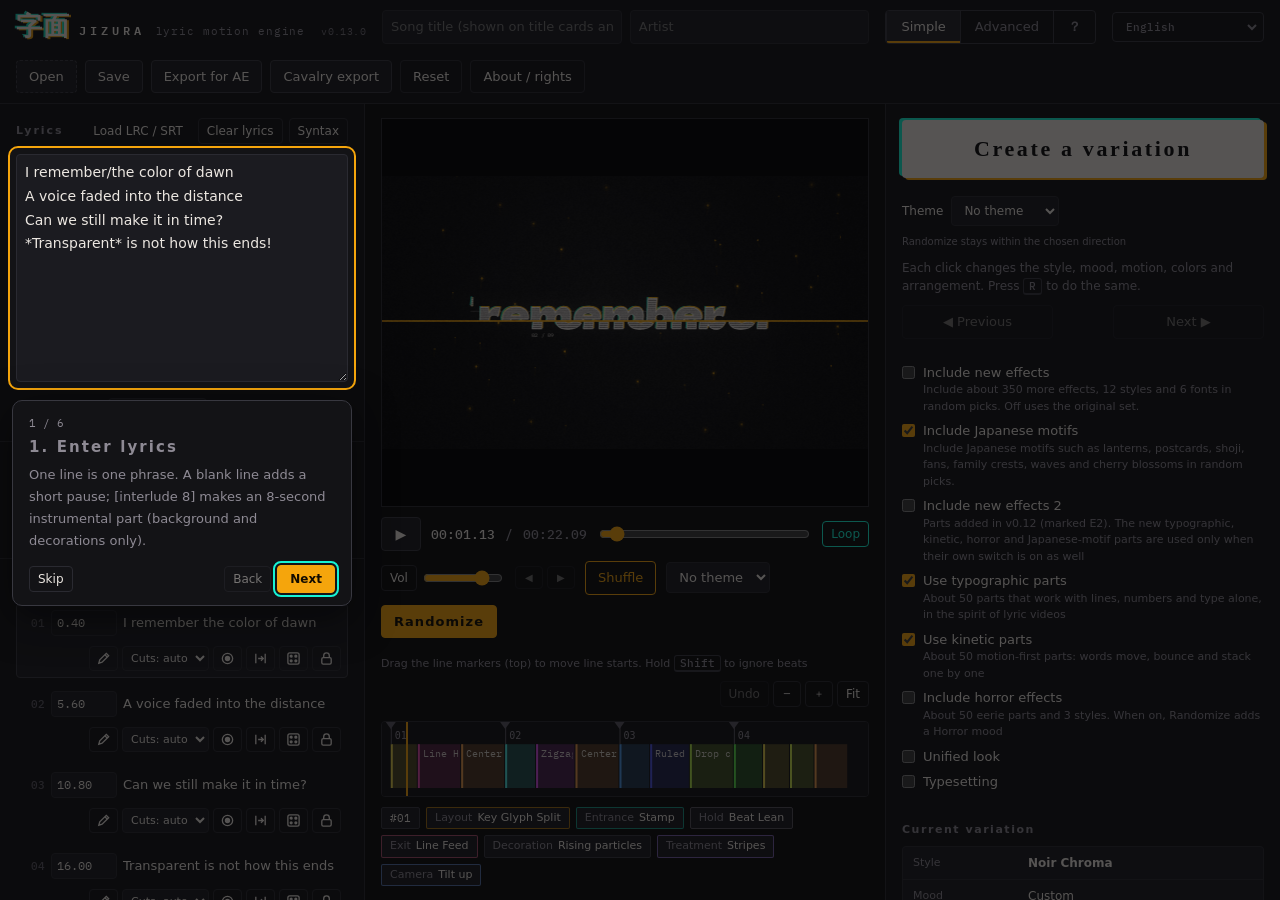
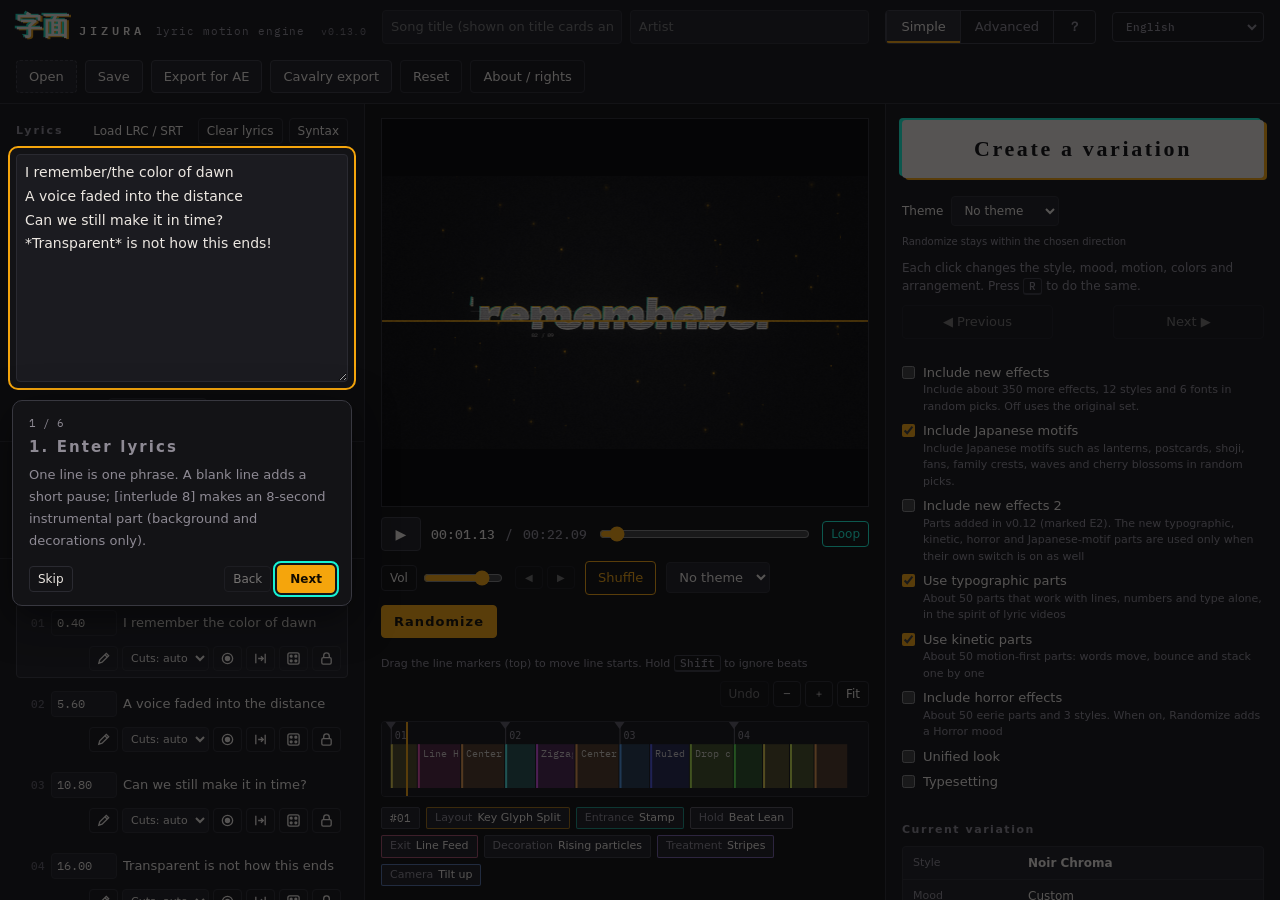
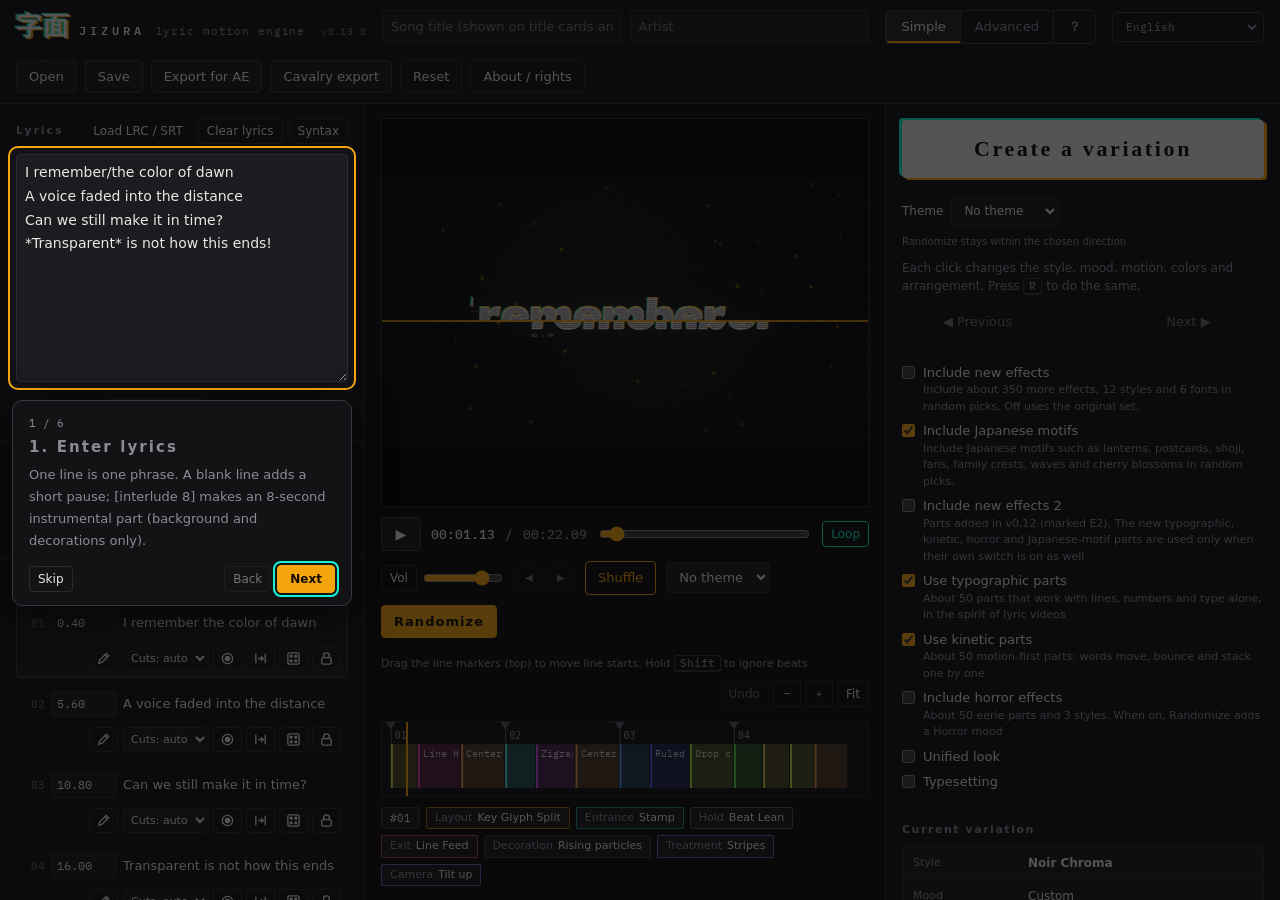
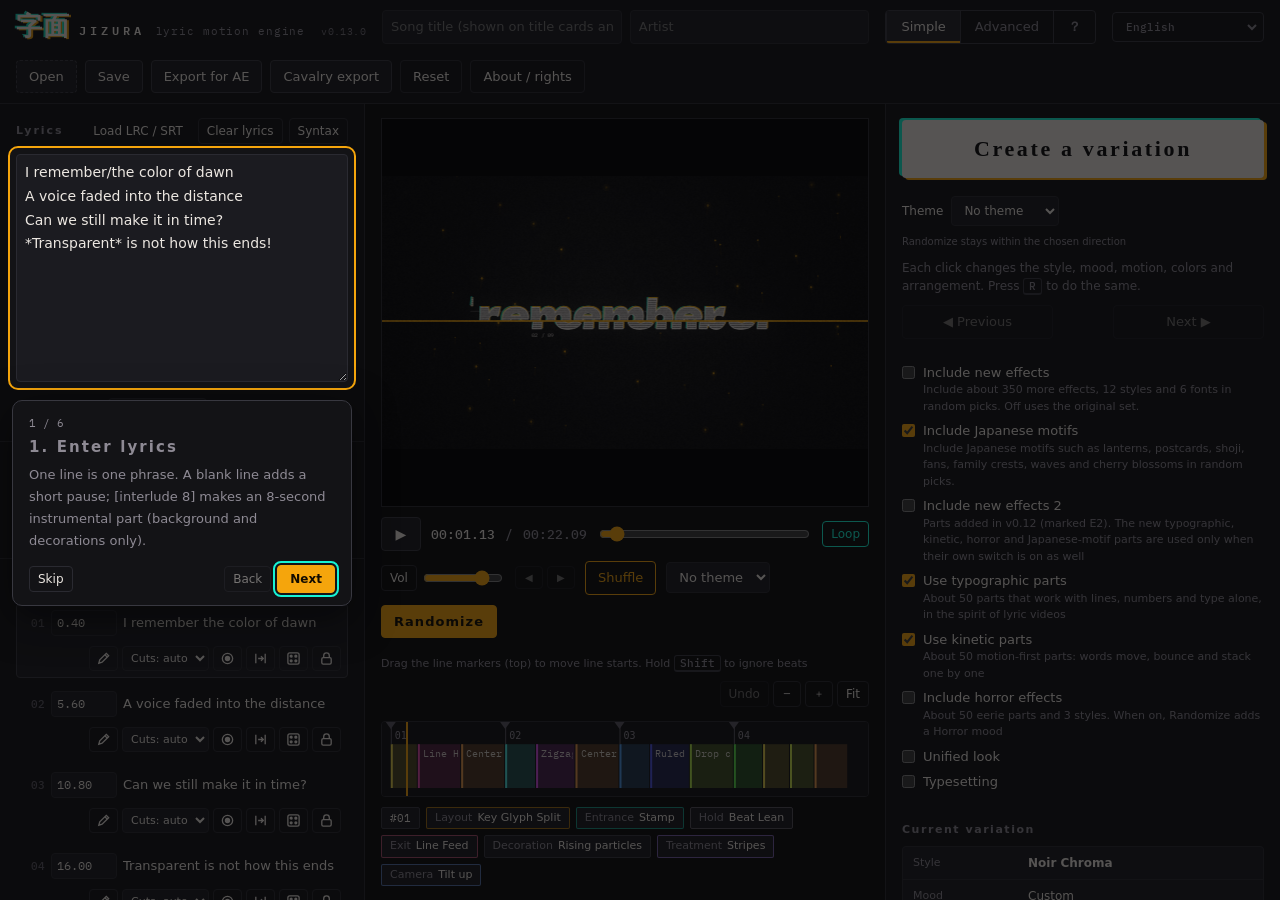
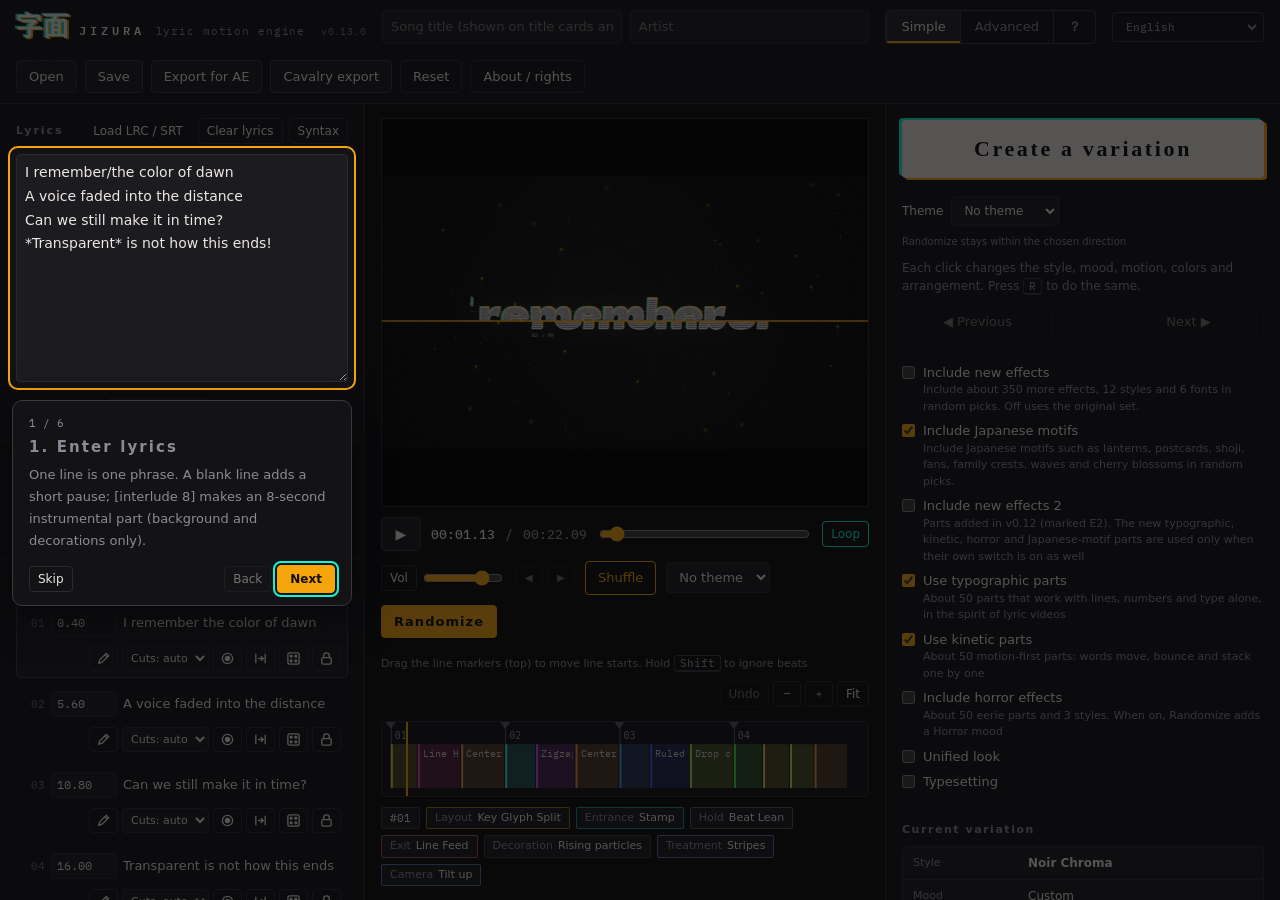
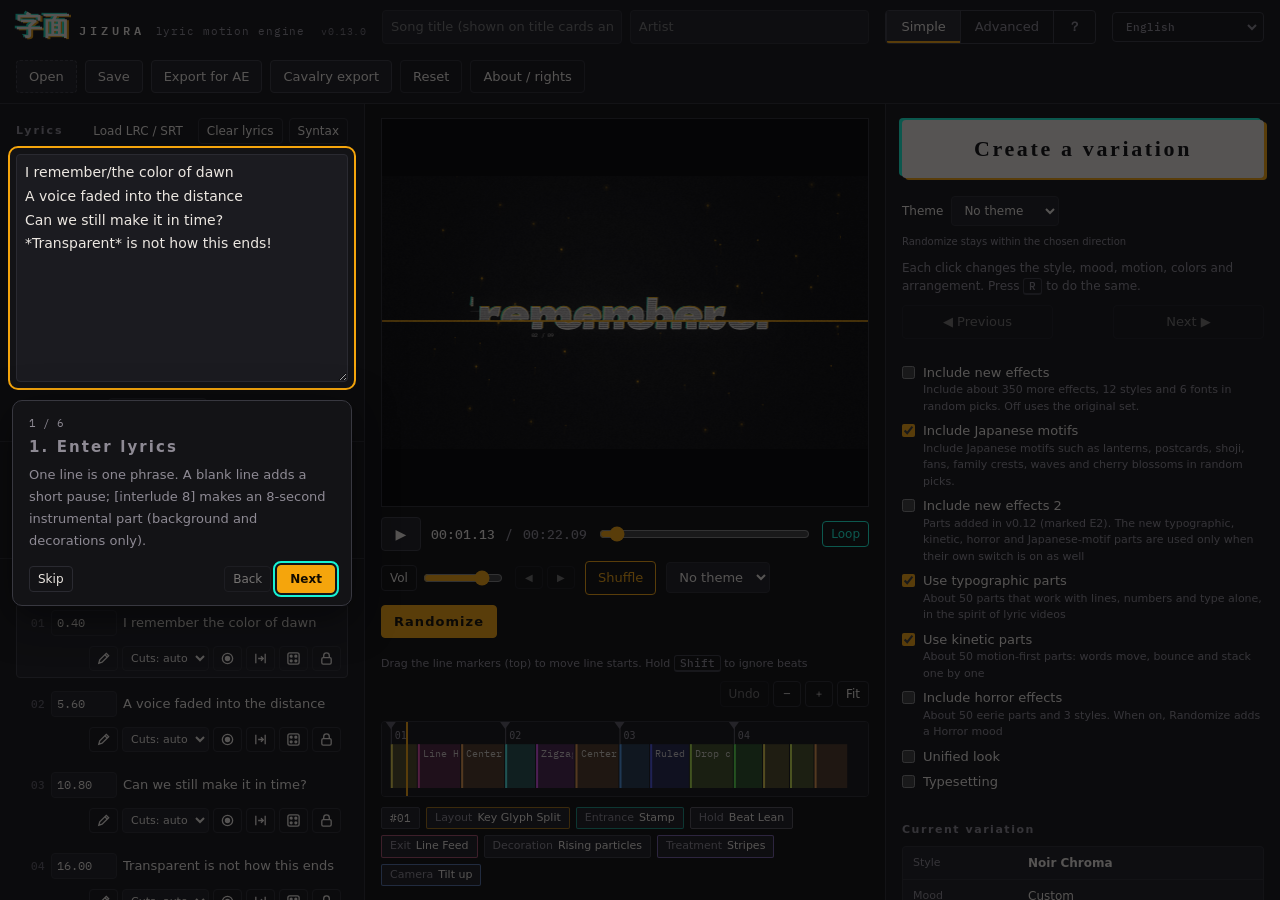
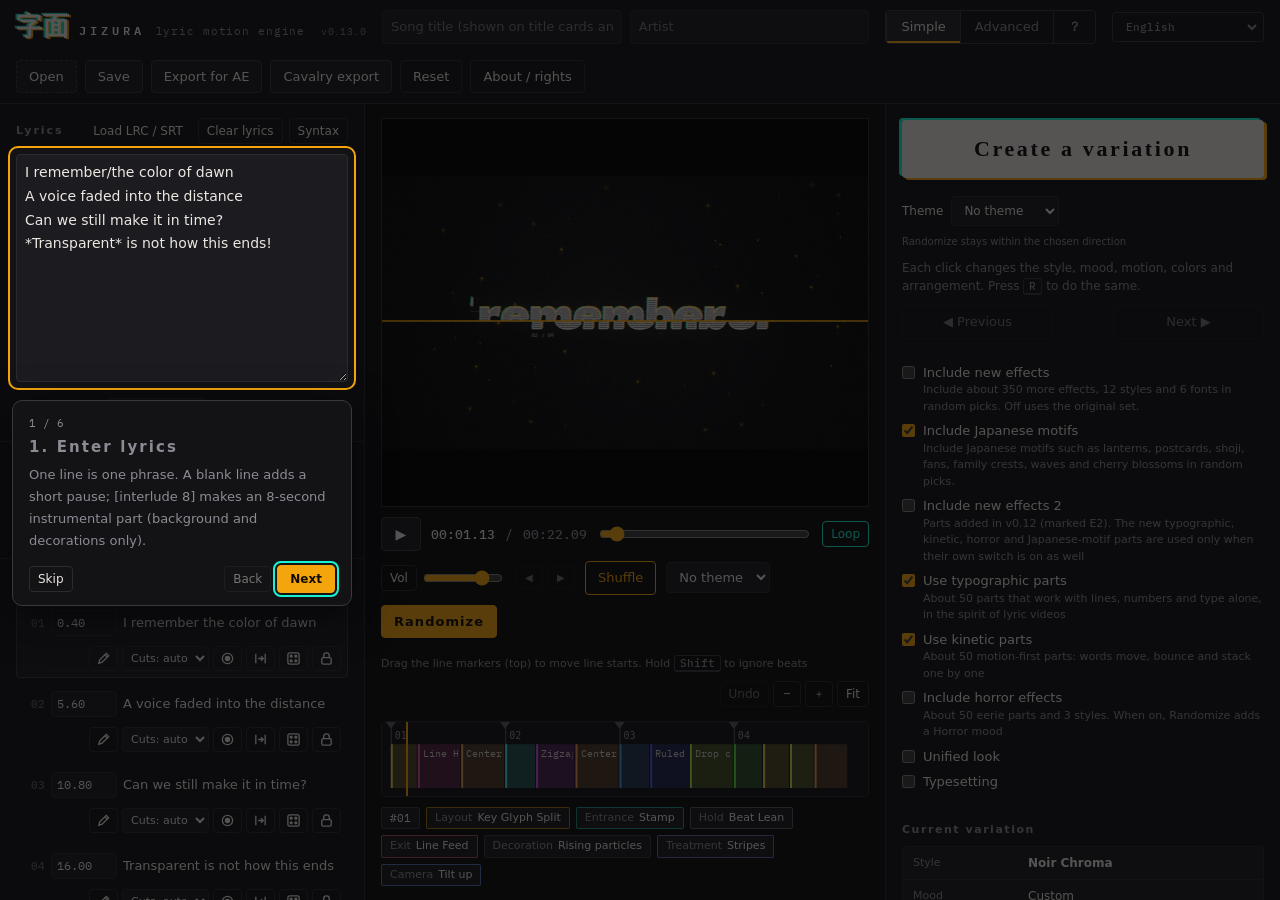
